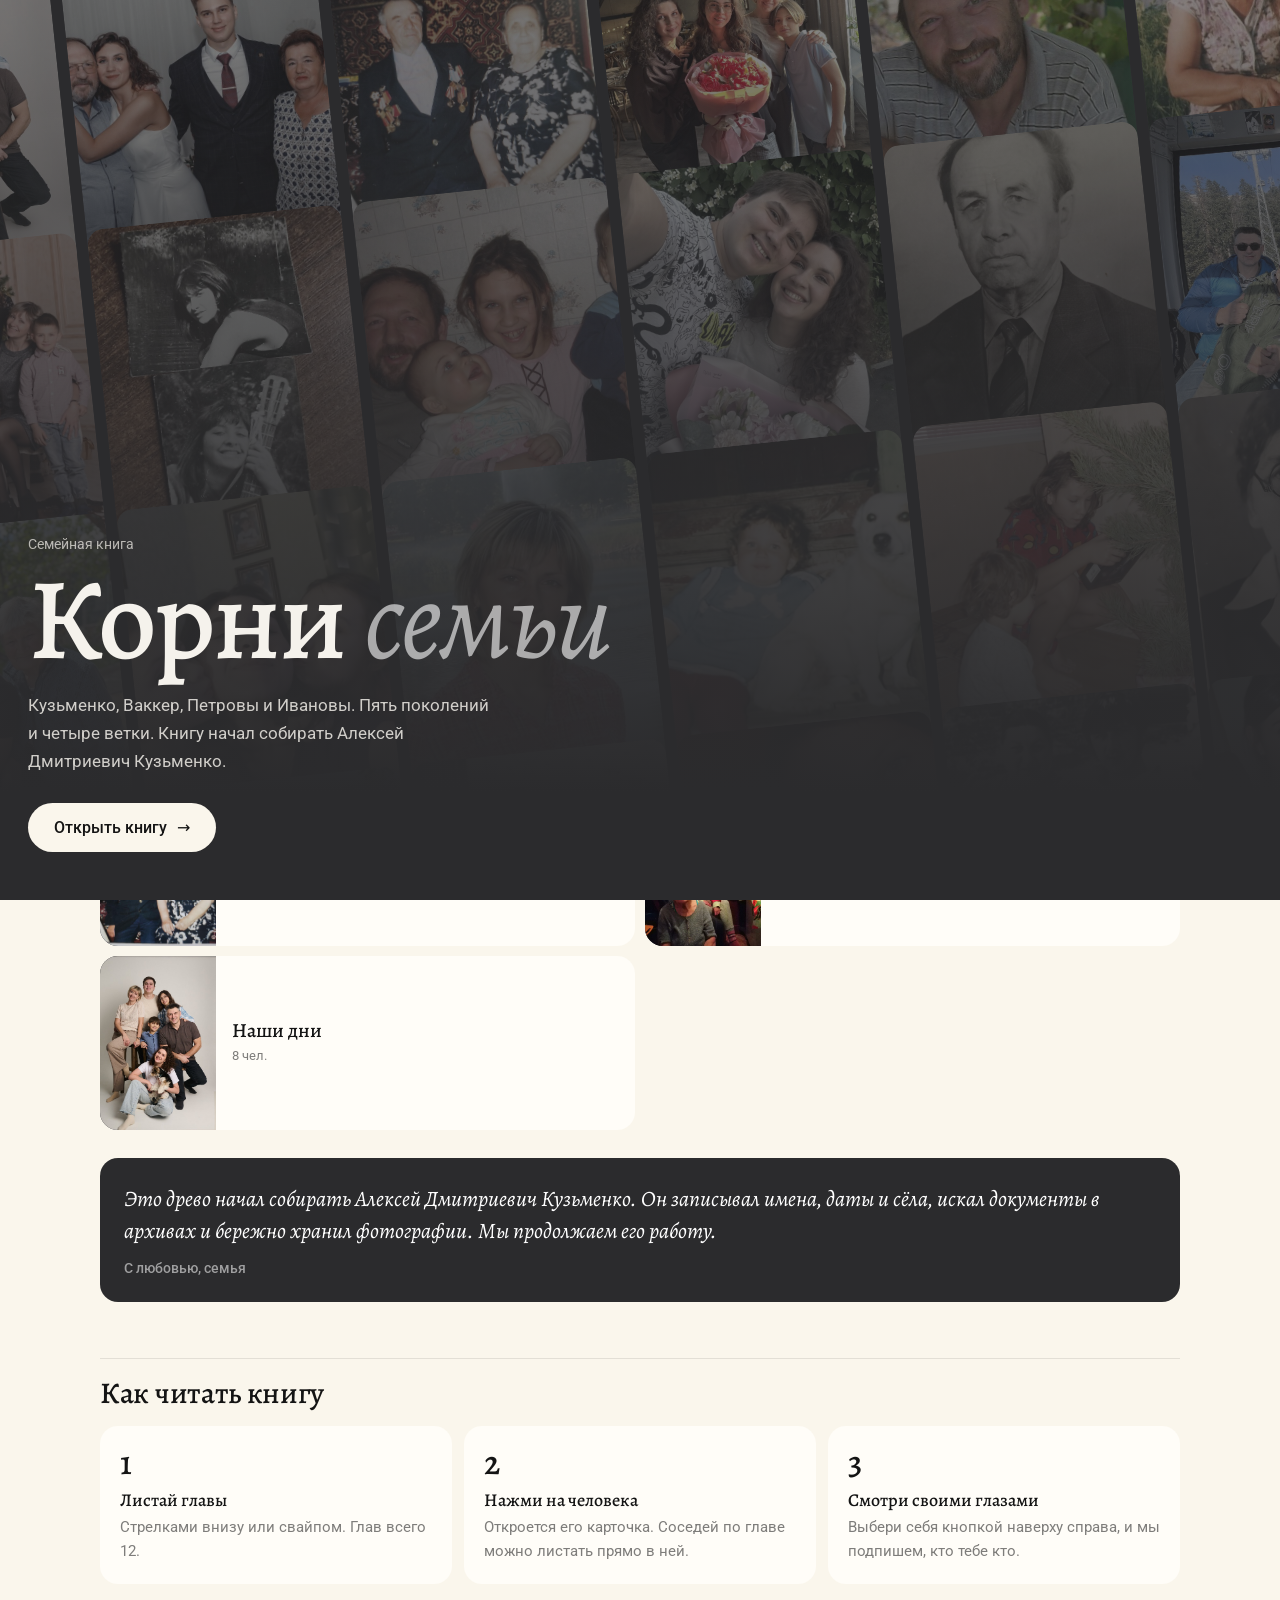
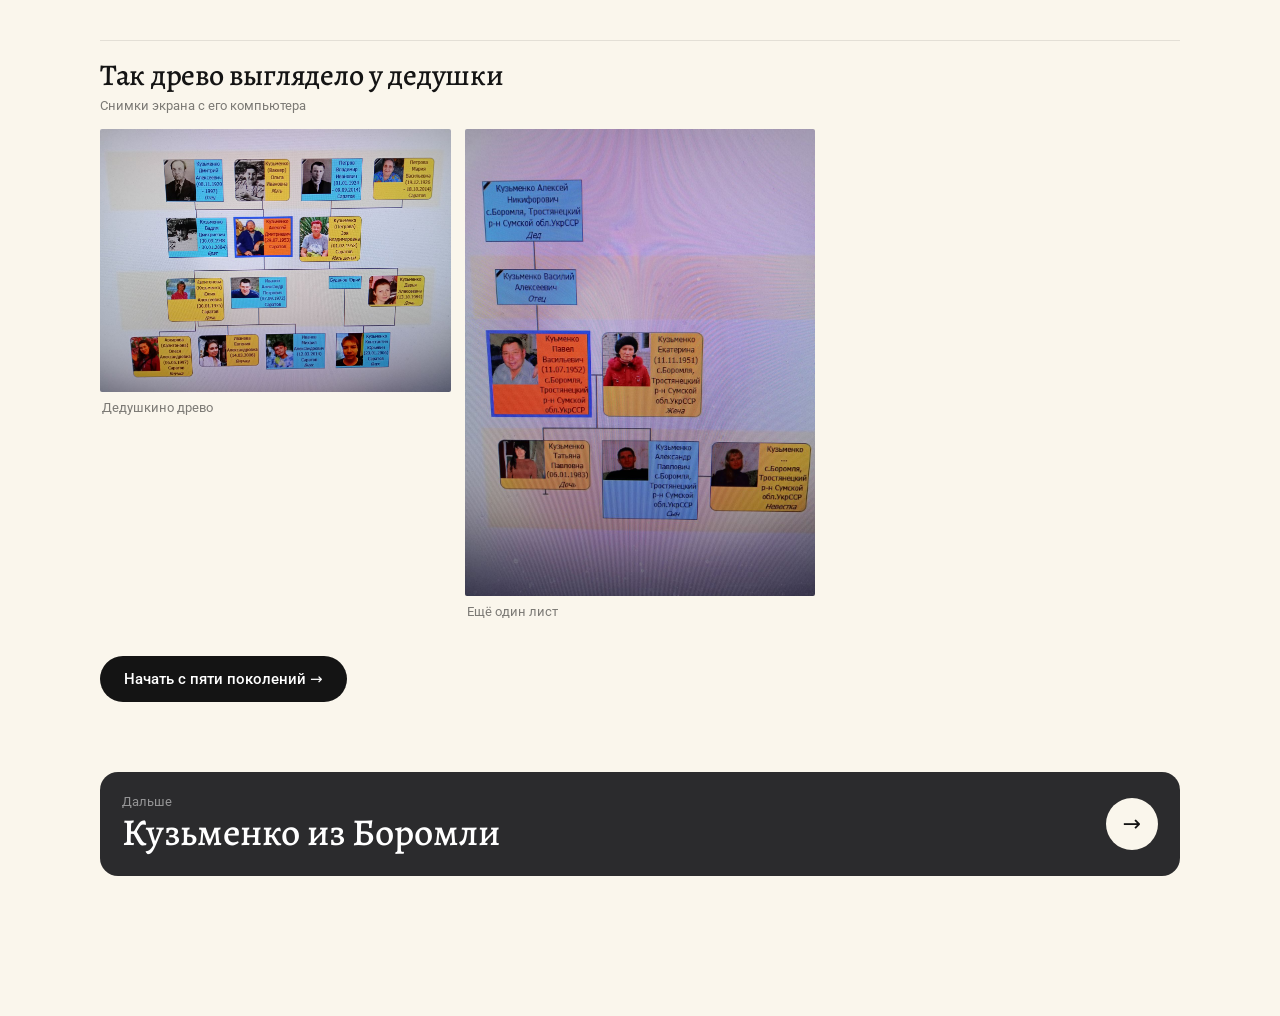
==== index.html @ eb287c04 "«Кто когда жил» по десятилетиям вместо шкалы Co-Authored-By: Claude Opus 5.5 <noreply@anthropic.com>" ====
<!DOCTYPE html>
<html lang="ru">
<head>
<meta charset="utf-8">
<meta name="viewport" content="width=device-width, initial-scale=1, viewport-fit=cover">
<title>Корни семьи Олеси</title>
<link rel="preconnect" href="https://fonts.googleapis.com">
<link href="https://fonts.googleapis.com/css2?family=Alegreya:ital,wght@0,400;0,500;0,700;1,400;1,500&family=Roboto:wght@300;400;500&display=swap" rel="stylesheet">
<style>
:root{--bg:#FAF6EC;--card:#FFFDF8;--ink:#141414;--muted:rgba(20,20,20,.55);--line:rgba(20,20,20,.1);--soft:#F1ECE0;--acc:#141414;--dk:#2B2B2D;--dk2:#38383B;--gold:#C9A86A;
 --kuz:#B8924A;--vak:#8A95A6;--pet:#7C9670;--iva:#6E8DBF;--me:#A07E6E;--r:18px;--tabh:64px;
 --serif:"Alegreya",Georgia,serif;--sans:"Roboto",system-ui,-apple-system,sans-serif}
*{box-sizing:border-box}
html,body{margin:0}
body{background:var(--bg);color:var(--ink);font:16.5px/1.65 var(--sans);-webkit-font-smoothing:antialiased}
a{color:inherit}button{font:inherit;color:inherit;cursor:pointer}
.hide{display:none!important}
img{display:block}
.b-kuz{--b:var(--kuz)}.b-vak{--b:var(--vak)}.b-pet{--b:var(--pet)}.b-iva{--b:var(--iva)}.b-me{--b:var(--me)}

/* avatar */
.av{position:relative;flex:none;width:var(--s,56px);height:var(--s,56px);border-radius:50%;overflow:hidden;background:color-mix(in srgb,var(--b) 18%,#fff);box-shadow:0 0 0 2px var(--bg),0 0 0 4px var(--b,#ccc);display:grid;place-items:center}
.av img{width:100%;height:100%;object-fit:cover}
.av i{font:500 calc(var(--s,56px)*.36)/1 var(--serif);font-style:normal;color:color-mix(in srgb,var(--b) 80%,#000)}
.wk img{filter:grayscale(1);transition:filter 1.8s ease}.wk.alive img{filter:none}

/* cover */
#cover{position:fixed;inset:0;z-index:60;background:#2B2B2D;color:#F5F2EC;display:flex;flex-direction:column;justify-content:flex-end;overflow:hidden;transition:transform .9s cubic-bezier(.7,0,.2,1)}
#cover.up{transform:translateY(-100%)}
.mosaic{position:absolute;inset:-4%;display:grid;grid-template-columns:repeat(6,1fr);gap:10px;opacity:.55;transform:rotate(-6deg) scale(1.15)}
.mosaic div{aspect-ratio:4/5;border-radius:14px;overflow:hidden;background:#3a3a3d;animation:fl 9s ease-in-out infinite alternate}
.mosaic div:nth-child(odd){animation-delay:-4s}
.mosaic img{width:100%;height:100%;object-fit:cover;filter:saturate(.75)}
@keyframes fl{to{transform:translateY(-16px)}}
@media(max-width:640px){.mosaic{grid-template-columns:repeat(4,1fr)}}
#cover::before{content:"";position:absolute;inset:0;background:linear-gradient(180deg,rgba(43,43,45,.2) 0%,rgba(43,43,45,.78) 55%,#2B2B2D 88%);z-index:1}
.cvx{position:relative;z-index:2;padding:0 28px calc(48px + env(safe-area-inset-bottom));max-width:760px}
.cvx .k{font:500 12px var(--sans);letter-spacing:.24em;text-transform:uppercase;opacity:.7}
.cvx h1{font:400 clamp(56px,13vw,112px)/.92 var(--serif);margin:14px 0 18px;letter-spacing:-.02em}
.cvx h1 em{font-style:italic;color:#E9A982}
.cvx p{font-size:17px;opacity:.82;margin:0 0 28px;max-width:470px}
.cta{display:inline-flex;align-items:center;gap:10px;border:0;border-radius:999px;background:#F5F2EC;color:#2B2B2D;font:600 16px var(--sans);padding:15px 26px}
.cta.dark{background:var(--ink);color:#fff}
.cta:hover{transform:translateY(-1px)}

/* who picker */
#who{position:fixed;inset:0;z-index:55;background:var(--bg);overflow:auto;display:flex;align-items:flex-start;justify-content:center;padding:clamp(28px,7vh,80px) 20px 40px}
.whobox{max-width:760px;width:100%;text-align:center}
.whobox .k{font:600 12px var(--sans);letter-spacing:.2em;text-transform:uppercase;color:var(--acc)}
.whobox h2{font:400 clamp(34px,6vw,52px)/1.05 var(--serif);margin:10px 0 12px;letter-spacing:-.01em}
.whobox p{color:var(--muted);margin:0 auto 30px;max-width:460px}
.guest.more{margin:18px auto 0;display:block}
#wg2{margin-top:22px}
.wg{display:grid;grid-template-columns:repeat(auto-fill,minmax(120px,1fr));gap:22px 10px}
@media(max-width:520px){.wg{grid-template-columns:repeat(3,1fr);gap:18px 6px}}
.wp{border:0;background:none;padding:10px 4px;border-radius:18px;display:flex;flex-direction:column;align-items:center;gap:10px;transition:background .15s}
.wp:hover{background:var(--soft)}
.wp .av{--s:84px}
@media(max-width:520px){.wp .av{--s:72px}}
.wp b{font:500 17px/1.1 var(--serif)}
.wp small{font-size:12.5px;color:var(--muted);margin-top:-6px}
.wp.on .av{box-shadow:0 0 0 3px var(--bg),0 0 0 6px var(--ink)}
.guest{margin-top:26px;border:1px solid var(--line);background:var(--card);border-radius:999px;padding:11px 20px;font-size:15px;color:var(--muted)}

/* top bar */
.bar{position:sticky;top:0;z-index:20;display:flex;align-items:center;gap:8px;padding:10px 16px;background:color-mix(in srgb,var(--bg) 86%,transparent);backdrop-filter:blur(14px);-webkit-backdrop-filter:blur(14px)}
.logo{border:0;background:none;padding:0;margin-right:auto;font:500 22px/1 var(--serif);letter-spacing:-.01em}
.logo em{color:var(--acc)}
.pill{display:inline-flex;align-items:center;gap:8px;border:1px solid var(--line);background:var(--card);border-radius:999px;padding:7px 14px;font:500 14px var(--sans);white-space:nowrap}
.pill:hover{border-color:#cfc6b8}
.pill.me{padding:4px 14px 4px 4px}
.pill.me .av{--s:30px;box-shadow:none}
.pill.me span{max-width:110px;overflow:hidden;text-overflow:ellipsis}
.pill svg{width:16px;height:16px}
@media(max-width:560px){.bar{padding:8px 12px;gap:6px}.pill{padding:7px 11px;font-size:13.5px}.pill .lbl{display:none}.pill.me span{max-width:70px}}
.prog{position:sticky;top:57px;z-index:19;height:2px;background:var(--line)}
.prog i{display:block;height:100%;background:var(--ink);transition:width .4s}
@media(max-width:560px){.prog{top:51px}}

/* page */
#book{max-width:900px;margin:0 auto;padding:22px 20px 130px}
.pg.in-r{animation:inR .4s cubic-bezier(.2,.7,.2,1)}.pg.in-l{animation:inL .4s cubic-bezier(.2,.7,.2,1)}
@keyframes inR{from{opacity:0;transform:translateX(36px)}}@keyframes inL{from{opacity:0;transform:translateX(-36px)}}
@media(prefers-reduced-motion:reduce){.pg,.mosaic div{animation:none!important}}
.kick{font:600 12px var(--sans);letter-spacing:.18em;text-transform:uppercase;color:var(--acc)}
.pg h1{font:400 clamp(38px,7vw,64px)/1.02 var(--serif);letter-spacing:-.02em;margin:10px 0 18px}
.pg h1 em{font-style:italic;color:var(--muted)}
.pg h2{font:500 26px/1.15 var(--serif);margin:46px 0 14px;letter-spacing:-.01em}
.pg h2 small{display:block;font:500 13px var(--sans);color:var(--muted);letter-spacing:0;margin-top:4px}
.lead{font:400 21px/1.5 var(--serif);color:#3b352d}
@media(max-width:600px){.lead{font-size:19px}}
.card{background:var(--card);border-radius:var(--r);padding:22px 24px;box-shadow:0 1px 0 rgba(0,0,0,.03)}
.quote{font:italic 400 21px/1.5 var(--serif);margin:28px 0;padding:26px 28px;background:var(--card);border-radius:var(--r);position:relative}
.quote::before{content:"“";position:absolute;left:18px;top:-14px;font:400 70px/1 var(--serif);color:var(--acc)}
.quote small{display:block;font:500 14px var(--sans);font-style:normal;color:var(--muted);margin-top:12px}
.tag{display:inline-flex;align-items:center;gap:6px;font:600 12px var(--sans);border-radius:999px;padding:4px 10px;background:var(--soft);color:var(--muted)}
.tag.ver{background:#FBEFD9;color:#8A5A12}
.tag.rel{background:var(--ink);color:#fff}
.btn{display:inline-flex;align-items:center;gap:8px;border:0;border-radius:999px;background:var(--ink);color:#fff;font:600 15px var(--sans);padding:13px 22px}
.btn.ghost{background:var(--card);color:var(--ink);border:1px solid var(--line)}
.dot{display:inline-block;width:10px;height:10px;border-radius:50%;background:var(--b)}

/* hero */
.hero{position:relative;border-radius:28px;overflow:hidden;min-height:340px;display:flex;align-items:flex-end;color:#fff;margin:4px 0 26px;background:#2a241d}
.hero img{position:absolute;inset:0;width:100%;height:100%;object-fit:cover}
.hero::after{content:"";position:absolute;inset:0;background:linear-gradient(180deg,rgba(0,0,0,0) 30%,rgba(0,0,0,.72))}
.hero .tx{position:relative;z-index:1;padding:28px}
.hero .kick{color:#F2C7A9}
.hero h1{color:#fff;margin:8px 0 0}
@media(max-width:600px){.hero{min-height:280px;border-radius:22px}.hero .tx{padding:20px}}

/* people strip */
.strip{display:grid;grid-auto-flow:column;grid-auto-columns:min(200px,44%);gap:14px;overflow-x:auto;scroll-snap-type:x mandatory;padding:4px 20px 14px;margin:0 -20px;scrollbar-width:none}
.strip::-webkit-scrollbar{display:none}
.pc{scroll-snap-align:start;border:0;background:var(--card);border-radius:var(--r);padding:8px 8px 14px;text-align:left;transition:transform .2s,box-shadow .2s}
.pc:hover{transform:translateY(-3px);box-shadow:0 12px 26px rgba(40,30,20,.1)}
.pc .ph{aspect-ratio:4/5;border-radius:14px;overflow:hidden;background:color-mix(in srgb,var(--b) 16%,#fff);display:grid;place-items:center;position:relative}
.pc .ph img{width:100%;height:100%;object-fit:cover;object-position:center 30%}
.pc .ph i{font:400 54px var(--serif);font-style:normal;color:color-mix(in srgb,var(--b) 75%,#000);opacity:.7}
.pc .ph .bd{position:absolute;left:8px;top:8px;width:10px;height:10px;border-radius:50%;background:var(--b);box-shadow:0 0 0 2px #fff}
.pc b{display:block;font:500 19px/1.15 var(--serif);margin:12px 6px 2px}
.pc small{display:block;color:var(--muted);font-size:13px;margin:0 6px}
.pc .tag{margin:8px 6px 0}
.pc.me .ph{box-shadow:inset 0 0 0 3px var(--acc)}

/* generations */
.gens{display:flex;flex-direction:column;gap:12px}
.genr{background:var(--card);border-radius:var(--r);padding:16px 18px;display:grid;grid-template-columns:86px 1fr;gap:14px;align-items:center}
.genr .gn{font:400 34px/1 var(--serif);color:var(--acc)}
.genr .gn small{display:block;font:500 12px var(--sans);color:var(--muted);margin-top:6px}
.genr .row{display:flex;flex-wrap:wrap;gap:14px 12px}
.mi{border:0;background:none;padding:0;display:flex;flex-direction:column;align-items:center;gap:6px;width:76px;text-align:center}
.mi .av{--s:58px}
.mi b{font:500 14px/1.1 var(--sans)}
.mi small{font-size:11.5px;color:var(--muted);line-height:1.2;margin-top:-3px}
@media(max-width:560px){.genr{grid-template-columns:1fr;gap:10px}.genr .gn{font-size:24px;display:flex;gap:10px;align-items:baseline}.genr .gn small{margin:0}.mi{width:68px}.mi .av{--s:52px}}
.legend{display:flex;flex-wrap:wrap;gap:8px 16px;font-size:14px;color:var(--muted);margin:14px 0}

/* how-to */
.how{display:grid;grid-template-columns:repeat(3,1fr);gap:12px;margin-top:14px}
.how .card{padding:18px}
.how b{display:block;font:500 18px var(--serif);margin:8px 0 4px}
.how p{margin:0;font-size:14.5px;color:var(--muted)}
.how .n{font:400 30px/1 var(--serif);color:var(--acc)}
@media(max-width:680px){.how{grid-template-columns:1fr}}

/* facts blocks */
.fact{margin:0 0 12px}
.fact h3{font:500 20px var(--serif);margin:0 0 8px;display:flex;gap:10px;align-items:center;flex-wrap:wrap}
.fact p{margin:0 0 8px}
.src{font-size:14px;display:flex;flex-wrap:wrap;gap:6px 14px;margin-top:8px}
.src a{color:var(--acc);text-decoration:none;border-bottom:1px solid color-mix(in srgb,var(--acc) 35%,transparent)}

/* gallery */
.gal{display:grid;grid-template-columns:repeat(auto-fill,minmax(170px,1fr));gap:10px}
.gal button{border:0;padding:0;background:var(--soft);border-radius:16px;overflow:hidden;position:relative;aspect-ratio:1}
.gal img{width:100%;height:100%;object-fit:cover;transition:transform .4s}
.gal button:hover img{transform:scale(1.04)}
.gal span{position:absolute;left:0;right:0;bottom:0;padding:26px 10px 9px;background:linear-gradient(transparent,rgba(0,0,0,.65));color:#fff;font-size:12.5px;line-height:1.3;text-align:left}
@media(max-width:520px){.gal{grid-template-columns:repeat(2,1fr)}}
.gal.big{grid-template-columns:repeat(auto-fill,minmax(220px,1fr))}
@media(max-width:520px){.gal.big{grid-template-columns:repeat(2,1fr)}}

/* pager */
.pager{position:fixed;left:50%;bottom:calc(14px + env(safe-area-inset-bottom));transform:translateX(-50%);z-index:20;display:flex;align-items:center;gap:6px;padding:6px;background:rgba(23,20,15,.92);backdrop-filter:blur(10px);border-radius:999px;color:#fff;box-shadow:0 10px 30px rgba(0,0,0,.2);max-width:calc(100% - 24px)}
.pager button{border:0;background:none;color:#fff;display:flex;align-items:center;gap:8px;padding:9px 14px;border-radius:999px;font:500 14px var(--sans);min-width:0}
.pager button:hover:not(:disabled){background:rgba(255,255,255,.1)}
.pager button:disabled{opacity:.3;cursor:default}
.pager button span{white-space:nowrap;overflow:hidden;text-overflow:ellipsis;max-width:180px}
.pager .cnt{font:500 13px var(--sans);opacity:.6;padding:0 6px;white-space:nowrap}
@media(max-width:560px){.pager button span{max-width:92px}.pager button{padding:9px 10px;font-size:13px}}

/* map */
.map{width:100%;height:auto;display:block;background:var(--card);border-radius:var(--r)}
.map .pt{cursor:pointer}
.map .lbl{font:500 15px var(--sans);fill:#2a2420;paint-order:stroke;stroke:#fff;stroke-width:4px}
.map .sm{font:11px var(--sans);fill:#a49b8f}
.places{display:grid;grid-template-columns:repeat(auto-fill,minmax(250px,1fr));gap:10px;margin-top:14px}
.place{scroll-margin-top:90px;transition:box-shadow .3s}
.place.hl{box-shadow:0 0 0 2px var(--acc)}
.place h3{font:500 19px var(--serif);margin:0 0 4px;display:flex;gap:8px;align-items:center}
.place p{margin:0 0 10px;font-size:14.5px;color:var(--muted)}
.chips{display:flex;flex-wrap:wrap;gap:6px}
.chip{display:inline-flex;align-items:center;gap:7px;border:1px solid var(--line);background:var(--card);border-radius:999px;padding:3px 12px 3px 3px;font-size:14px}
.chip .av{--s:26px;box-shadow:none}
.chip:hover{border-color:#cfc6b8}
.chip em{font-style:normal;color:var(--muted);font-size:12.5px}

/* timeline */
.seg{display:inline-flex;background:var(--soft);border-radius:999px;padding:4px;margin:0 0 20px}
.seg button{border:0;background:none;border-radius:999px;padding:7px 16px;font:500 14px var(--sans);color:var(--muted)}
.seg button.on{background:var(--card);color:var(--ink);box-shadow:0 1px 3px rgba(0,0,0,.08)}
.line{list-style:none;padding:0;margin:0;position:relative}
.line::before{content:"";position:absolute;left:74px;top:6px;bottom:6px;width:1px;background:var(--line)}
.line li{display:grid;grid-template-columns:62px 1fr;gap:24px;padding:9px 0;position:relative;align-items:start}
.line li::after{content:"";position:absolute;left:70px;top:17px;width:9px;height:9px;border-radius:50%;background:var(--bg);border:2px solid #c2b9ac}
.line li.fam::after{background:var(--acc);border-color:var(--acc)}
.line .y{font:500 15px var(--serif);color:var(--muted);text-align:right;padding-top:2px}
.line li.fam .y{color:var(--ink)}
.line .e{display:flex;gap:10px;align-items:center}
.line .e .av{--s:34px;box-shadow:none}
.line .e button{border:0;background:none;padding:0;text-align:left;display:flex;gap:10px;align-items:center;font-size:16px}
.line .e button:hover u{color:var(--acc)}
.line .e u{text-decoration:none}

/* form */
.form label{display:block;font:600 12px var(--sans);text-transform:uppercase;letter-spacing:.12em;color:var(--muted);margin:16px 0 6px}
.form select,.form input,.form textarea{width:100%;font:16px var(--sans);padding:12px 14px;border:1px solid var(--line);border-radius:14px;background:#fff;color:var(--ink)}
.form textarea{min-height:170px;font:400 18px/1.5 var(--serif)}
.form .err{color:var(--acc);font-size:14px;margin-top:6px}
.form .ok{color:#3d6b2f;font-size:15px;margin-top:10px}
.steps{padding-left:20px}.steps li{margin-bottom:10px}

/* overlay person */
#ov{position:fixed;inset:0;z-index:40;display:flex;align-items:flex-end;justify-content:center;background:rgba(23,20,15,.45);backdrop-filter:blur(4px);opacity:0;pointer-events:none;transition:opacity .25s}
#ov.on{opacity:1;pointer-events:auto}
.ovp{width:min(760px,100%);height:min(94vh,100%);background:var(--bg);border-radius:28px 28px 0 0;display:flex;flex-direction:column;transform:translateY(40px);transition:transform .3s cubic-bezier(.2,.7,.2,1);overflow:hidden}
#ov.on .ovp{transform:none}
@media(min-width:800px){#ov{align-items:center}.ovp{height:min(90vh,980px);border-radius:28px}}
.ovh{display:flex;align-items:center;gap:8px;padding:12px 14px;border-bottom:1px solid var(--line);background:var(--bg)}
.ovh .t{flex:1;min-width:0;font:500 13.5px var(--sans);color:var(--muted);white-space:nowrap;overflow:hidden;text-overflow:ellipsis}
.ib{width:40px;height:40px;border-radius:50%;border:1px solid var(--line);background:var(--card);display:grid;place-items:center;flex:none}
.ib:disabled{opacity:.3;cursor:default}
.ib svg{width:18px;height:18px}
.ovb{flex:1;overflow:auto;padding:22px 24px 60px;overscroll-behavior:contain}
.ovb.in-r{animation:inR .32s ease}.ovb.in-l{animation:inL .32s ease}
@media(max-width:600px){.ovb{padding:18px 18px 60px}}
.ptop{display:grid;grid-template-columns:230px 1fr;gap:26px;align-items:end}
@media(max-width:620px){.ptop{grid-template-columns:1fr;gap:18px}}
.pph{aspect-ratio:4/5;border-radius:22px;overflow:hidden;background:color-mix(in srgb,var(--b) 16%,#fff);display:grid;place-items:center;position:relative}
.pph img{width:100%;height:100%;object-fit:cover}
.pph i{font:400 90px var(--serif);font-style:normal;color:color-mix(in srgb,var(--b) 70%,#000);opacity:.6}
.pph .cap{position:absolute;left:10px;right:10px;bottom:10px;background:rgba(255,255,255,.9);backdrop-filter:blur(6px);border-radius:12px;padding:8px 12px;font-size:12.5px;line-height:1.35;color:#3b352d}
.pph.noimg{aspect-ratio:auto;height:150px;width:150px;border-radius:50%}
@media(max-width:620px){.pph{max-width:280px}}
.relbig{display:inline-flex;align-items:center;gap:8px;background:var(--ink);color:#fff;border-radius:999px;padding:6px 14px 6px 6px;font:500 14px var(--sans);margin-bottom:14px}
.relbig .av{--s:26px;box-shadow:none}
.relbig b{font-weight:600}
.ptop h1{font:400 clamp(34px,6vw,48px)/1.02 var(--serif);letter-spacing:-.02em;margin:0 0 14px}
.ptop h1 .mn{display:block;font:500 14px var(--sans);color:var(--muted);letter-spacing:0;margin:4px 0 2px}
.ptop h1 em{display:block;font-style:italic;color:var(--muted)}
.facts{display:flex;flex-wrap:wrap;gap:8px}
.facts div{background:var(--card);border-radius:14px;padding:8px 14px}
.facts small{display:block;font:600 11px var(--sans);letter-spacing:.1em;text-transform:uppercase;color:var(--muted)}
.facts span{font-size:15px}
.ovb h2{font:500 22px var(--serif);margin:34px 0 12px;display:flex;align-items:center;gap:10px}
.bio p{font:400 18.5px/1.6 var(--serif);margin:0 0 14px;color:#2b2620}
.tl{list-style:none;padding:0;margin:0;background:var(--card);border-radius:var(--r);overflow:hidden}
.tl li{display:grid;grid-template-columns:70px 1fr;gap:14px;padding:12px 18px;border-top:1px solid var(--line);font-size:15.5px}
.tl li:first-child{border-top:0}
.tl li b{font:500 16px var(--serif);color:var(--acc)}
.story{font:italic 400 19px/1.55 var(--serif);margin:0 0 12px;padding:20px 22px;background:var(--card);border-radius:var(--r)}
.story small{display:block;font:500 14px var(--sans);font-style:normal;color:var(--muted);margin-top:8px}
.ask{border:1.5px dashed #d6cdbf;border-radius:var(--r);padding:18px 20px;font-size:15px;color:var(--muted)}
.ask b{color:var(--ink);font-weight:600}
.ask ul{margin:8px 0 12px;padding-left:18px}
.ask a{color:var(--acc);font-weight:600;cursor:pointer;text-decoration:none}
.player{display:flex;align-items:center;gap:14px;background:var(--ink);color:#fff;border-radius:var(--r);padding:16px 18px}
.player{border:0;width:100%;text-align:left;font:inherit}.player .pl{opacity:1!important;width:46px;height:46px;border-radius:50%;background:#fff;display:grid;place-items:center;flex:none;opacity:.5}
.player p{margin:0;font-size:14.5px;opacity:.85}
.swipeh{font-size:12.5px;color:var(--muted);text-align:center;margin-top:30px}

/* video */
.vg{display:grid;grid-template-columns:repeat(auto-fill,minmax(220px,1fr));gap:14px}
@media(max-width:520px){.vg{grid-template-columns:repeat(2,1fr);gap:10px}}
.vc{border:0;background:var(--card);border-radius:18px;padding:6px 6px 12px;text-align:left}
.vp{position:relative;display:block;aspect-ratio:4/3;border-radius:13px;overflow:hidden;background:#222}
.vp img{width:100%;height:100%;object-fit:cover}
.vp i{position:absolute;inset:0;margin:auto;width:44px;height:44px;border-radius:50%;background:rgba(255,255,255,.92);display:grid;place-items:center;font-style:normal;font-size:16px;color:var(--ink);padding-left:3px}
.vc b{display:block;font:500 16px/1.2 var(--serif);margin:10px 6px 2px}
.vc small{display:block;font-size:12.5px;color:var(--muted);margin:0 6px}
#lb video{max-width:100%;max-height:78vh;border-radius:12px;background:#000}
/* lightbox */
#lb{position:fixed;inset:0;z-index:70;background:rgba(10,8,6,.94);display:flex;flex-direction:column;align-items:center;justify-content:center;padding:20px;opacity:0;pointer-events:none;transition:opacity .2s}
#lb.on{opacity:1;pointer-events:auto}
#lb img{max-width:100%;max-height:80vh;border-radius:12px;object-fit:contain}
#lb p{color:#eee;font-size:15px;margin:14px 0 0;text-align:center;max-width:600px}
#lb .ib{position:absolute;top:14px;right:14px;background:rgba(255,255,255,.12);border:0;color:#fff}

/* wall */
#wall{position:fixed;inset:0;z-index:30;background:var(--bg)}
#wall .canvas{position:absolute;inset:0;overflow:hidden;touch-action:none;cursor:grab;background-image:radial-gradient(#ddd5c8 1px,transparent 1px);background-size:24px 24px}
#world{position:absolute;left:0;top:0;transform-origin:0 0}
#lines{position:absolute;left:0;top:0;overflow:visible}
.lnk{fill:none;stroke:#b9b0a3;stroke-width:1.6}
.sp{stroke:var(--acc);stroke-width:1.6;stroke-dasharray:4 4}
.gl{font:400 34px var(--serif);fill:#cfc6b8}
.gls{font:500 13px var(--sans);fill:#b3aa9d}
.pn{position:absolute;width:150px;display:flex;flex-direction:column;align-items:center;text-align:center;cursor:pointer;user-select:none}
.pn .av{--s:96px;transition:transform .15s}
.pn:hover .av{transform:scale(1.05)}
.pn b{font:500 20px/1.1 var(--serif);margin-top:12px}
.pn b em{display:block;font-style:normal;font-size:15px;margin-top:2px}
.mi b em{display:block;font-style:normal;font-size:.85em;opacity:.8}
.pn small{font-size:12.5px;color:var(--muted);line-height:1.35}
.pn .tag{margin-top:6px}
.pn.me .av{box-shadow:0 0 0 3px var(--bg),0 0 0 6px var(--acc)}
.wtop{position:absolute;top:0;left:0;right:0;z-index:3;display:flex;justify-content:space-between;align-items:center;gap:10px;padding:12px 14px;pointer-events:none}
.wtop>*{pointer-events:auto}
.wtop .hint{font-size:14px;color:var(--muted);background:var(--card);border-radius:999px;padding:7px 14px}
.wz{position:absolute;right:14px;bottom:calc(18px + env(safe-area-inset-bottom));z-index:3;display:flex;flex-direction:column;gap:6px}
.wz button{min-width:44px;height:44px;border:1px solid var(--line);background:var(--card);border-radius:999px;font:500 17px var(--sans);padding:0 12px}
.wz button.lab{font-size:13px}
.toast{position:fixed;left:50%;top:76px;transform:translateX(-50%) translateY(-8px);background:var(--ink);color:#fff;font:500 14px var(--sans);padding:10px 18px;border-radius:999px;z-index:80;opacity:0;transition:.3s;pointer-events:none;white-space:nowrap}
.toast.on{opacity:1;transform:translateX(-50%)}
/* chapters sheet */
#chs{position:fixed;inset:0;z-index:45;background:rgba(23,20,15,.4);opacity:0;pointer-events:none;transition:opacity .2s}
#chs.on{opacity:1;pointer-events:auto}
.chl{position:absolute;top:62px;right:16px;width:min(360px,calc(100% - 24px));background:var(--card);border-radius:22px;padding:8px;box-shadow:0 20px 50px rgba(0,0,0,.2);max-height:calc(100vh - 90px);overflow:auto}
.chl button{display:flex;width:100%;align-items:center;gap:12px;border:0;background:none;border-radius:14px;padding:10px 12px;text-align:left;font:500 15.5px var(--sans)}
.chl button:hover{background:var(--soft)}
.chl button.on{background:var(--soft)}
.chl button i{font:400 15px var(--serif);font-style:normal;color:var(--muted);width:22px}
.chl button small{margin-left:auto;color:var(--muted);font-size:12.5px;font-weight:400}
/* responsive hero */
.hero .hi{position:absolute;inset:0}.hero .hi img{position:absolute;inset:0;width:100%;height:100%;object-fit:cover}
.lead.d{display:none}
@media(max-width:899px){.hero{aspect-ratio:1/1;min-height:0}}
@media(min-width:900px){
 #book{max-width:1160px;padding:32px 40px 140px}
 body{font-size:17.5px}
 .lead{max-width:780px}
 .hero{display:grid;grid-template-columns:minmax(0,1.15fr) 1fr;gap:0;min-height:0;background:var(--card);color:var(--ink);align-items:stretch}
 .hero::after{display:none}
 .hero .hi{position:relative;aspect-ratio:4/3;inset:auto}
 .hero .tx{display:flex;flex-direction:column;justify-content:center;padding:40px 44px}
 .hero .kick{color:var(--acc)}
 .hero h1{color:var(--ink);font-size:clamp(40px,4vw,60px)}
 .lead.d{display:block;margin:18px 0 0;font-size:20px}
 .lead.m{display:none}
 .strip{grid-auto-flow:row;grid-template-columns:repeat(auto-fill,minmax(180px,1fr));overflow:visible;margin:0;padding:4px 0 14px}
 .gens .mi{width:88px}.gens .mi .av{--s:66px}
}

/* no-crop photos */
.hero .hi img.bgb{object-fit:cover;filter:blur(28px) brightness(.75);transform:scale(1.2)}
.hero .hi img.fg{object-fit:contain}
.hero .hi{overflow:hidden}
.gal,.gal.big{display:block;columns:3 200px;column-gap:10px}
.gal button{display:block;width:100%;aspect-ratio:auto;margin:0 0 10px;break-inside:avoid}
.gal img{height:auto}
@media(max-width:520px){.gal,.gal.big{columns:2}}
@media(min-width:900px){.hero .hi{aspect-ratio:auto;min-height:440px}}

/* globe */
.globe{position:relative;height:min(78vh,640px);border-radius:var(--r);overflow:hidden;background:radial-gradient(ellipse at 50% 40%,#FBF9F5,#EFE9DF);touch-action:none;user-select:none}
@media(max-width:600px){.globe{height:72vh;border-radius:18px;margin:0 -6px}}
#gsv{position:absolute;inset:0;width:100%;height:100%;cursor:grab}
#gsv:active{cursor:grabbing}
.g-sea{fill:#DCE7EE;stroke:#c9d6df}
.g-grat{fill:none;stroke:#fff;stroke-width:.6;opacity:.7}
.g-land{fill:#F6F2EA;stroke:#d9cfc1;stroke-width:.5}
.g-land.fam{fill:#F3E2CF}
.g-route{fill:none;stroke:var(--acc);stroke-width:2;stroke-dasharray:2 6;stroke-linecap:round;animation:dash 1.6s linear infinite}
@keyframes dash{to{stroke-dashoffset:-16}}
#gpins{position:absolute;inset:0;pointer-events:none}
.gpin{position:absolute;left:0;top:0;pointer-events:auto;cursor:pointer;display:flex;align-items:center;gap:6px;white-space:nowrap}
.gpin i{width:12px;height:12px;margin:-6px 0 0 -6px;border-radius:50%;background:var(--acc);box-shadow:0 0 0 3px #fff,0 2px 6px rgba(0,0,0,.25);flex:none}
.gpin.big i{width:16px;height:16px;margin:-8px 0 0 -8px}
.gpin.guess i{background:#fff;box-shadow:0 0 0 2px var(--acc)}
.gpin .gl{font:600 13px var(--sans);background:rgba(255,255,255,.92);padding:3px 8px;border-radius:999px;margin-top:-6px;box-shadow:0 1px 4px rgba(0,0,0,.1)}
.gpin .ga{display:flex;margin-top:-6px}.gpin .ga .av{box-shadow:0 0 0 2px #fff;margin-left:-6px}
.gpin.left{flex-direction:row-reverse;transform-origin:0 0}.gpin.left i{margin:-6px -6px 0 0}.gpin.left{translate:-100% 0}
.gpin.small .ga,.gpin.small .gl,.gpin.mini .ga,.gpin.mini .gl{display:none}
.gpin:hover .gl{background:var(--ink);color:#fff}
.gbtn{position:absolute;left:12px;top:12px;display:flex;gap:6px;background:rgba(255,255,255,.9);padding:4px;border-radius:999px;box-shadow:0 2px 8px rgba(0,0,0,.08)}
.gbtn button{border:0;background:none;border-radius:999px;padding:7px 14px;font:500 13.5px var(--sans);color:var(--muted)}
.gbtn button.on{background:var(--ink);color:#fff}
.gload{position:absolute;inset:0;display:grid;place-items:center;color:var(--muted)}
.flyto{border:0;background:none;padding:10px 0 0;color:var(--acc);font:600 13.5px var(--sans)}

/* old prints */
.gal button.print{background:#fff;padding:8px 8px 10px;border-radius:4px;transform:rotate(var(--rt,0deg));box-shadow:0 6px 16px rgba(60,40,20,.18),0 1px 2px rgba(0,0,0,.08);overflow:visible;margin:6px 4px 16px}
.gal button.print img{border-radius:2px}.gal button.print.old img{filter:sepia(.12) contrast(1.02)}
.gal button.print span{display:block;position:static;background:none;color:#4a4036;padding:8px 2px 0;text-align:left;font:500 17px/1.15 'Caveat','Fraunces',cursive}
.gal button.print:hover{transform:rotate(0) scale(1.02)}
.gal button.print:hover img{transform:none}
.sendrow{display:flex;flex-wrap:wrap;gap:8px;margin-top:14px}.sendrow a.btn{text-decoration:none}

/* ============ БРЕНД: тёмная оболочка + сливочные листы (по мотивам Monumoir) ============ */
body{font-size:16.5px;line-height:1.65;background:var(--bg)}
.kick{font:400 13px/1 var(--sans);letter-spacing:0;color:var(--muted);text-transform:none}
.pg h1{font:500 clamp(40px,8vw,64px)/1 var(--serif);letter-spacing:-.01em;margin:10px 0 18px}
.pg h1 em{color:inherit;font-weight:400}
.pg h2{font:500 30px/1.1 var(--serif);margin:56px 0 16px;padding-top:18px;border-top:1px solid var(--line)}
.pg h2 small{font:400 13px var(--sans);letter-spacing:0;text-transform:none;margin-top:6px}
.lead{font:400 20px/1.55 var(--serif);color:var(--ink)}
.card{border:0;box-shadow:none;background:var(--card)}
.quote{background:var(--dk);color:#fff;border-radius:var(--r);padding:26px 24px;font:italic 400 22px/1.45 var(--serif)}
.quote::before{display:none}.quote small{color:rgba(255,255,255,.55)}
.btn{border-radius:999px;padding:14px 24px;font:500 15px var(--sans)}
.btn.ghost{background:none;border:1px solid rgba(20,20,20,.25)}
.tag{border-radius:999px;font:400 12px var(--sans);padding:3px 10px;background:var(--soft);color:var(--ink)}
.tag.rel{background:var(--ink);color:var(--bg)}
.tag.ver{background:#F3E6C8;color:#6b5320}
.av{box-shadow:0 0 0 2px var(--bg),0 0 0 3.5px var(--b,#ccc)}
.hero{border-radius:var(--r);background:var(--dk)}
@media(min-width:900px){.hero{background:var(--card)}}
.pc{background:none;padding:0;border-radius:0}
.pc .ph{border-radius:14px}
.pc:hover{box-shadow:none;transform:none}.pc:hover b{text-decoration:underline}
.pc b{font:500 19px/1.15 var(--serif);margin:10px 0 2px}.pc small{margin:0}.pc .tag{margin:6px 0 0}
.genr{background:var(--card)}.genr .gn{color:var(--ink);font-family:var(--serif)}
.how .card{border-radius:var(--r);padding:20px}
.how .n{font:500 34px/1 var(--serif);color:var(--ink)}
.seg{border-radius:999px;background:var(--soft)}.seg button{border-radius:999px}
.story{background:var(--card);border-radius:var(--r);font:italic 400 19px/1.55 var(--serif)}
.ask{border-color:rgba(20,20,20,.18)}.ask a{color:var(--ink);text-decoration:underline}
.src a{color:var(--ink)}
.chip{background:var(--card);border-color:var(--line)}
.place.hl{box-shadow:0 0 0 2px var(--ink)}
.flyto{color:var(--ink)}

/* обложка */
.cvx h1{font:500 clamp(58px,14vw,116px)/.92 var(--serif)}
.cvx h1 em{color:rgba(255,255,255,.6);font-weight:400}
.cvx .k{font:400 14px var(--sans);letter-spacing:0;text-transform:none}
.cta{border-radius:999px;background:var(--bg);color:var(--ink);font:500 16px var(--sans)}

/* фото: сетка, подписи под фото */
.gal,.gal.big{columns:3 210px;column-gap:14px}
@media(max-width:520px){.gal,.gal.big{columns:2;column-gap:10px}}
.gal button,.gal button.print{background:none!important;padding:0!important;border-radius:0!important;transform:none!important;box-shadow:none!important;margin:0 0 18px!important;overflow:visible;text-align:left}
.gal img{border-radius:12px;filter:none!important;background:var(--soft)}
.gal button:hover img{transform:none;opacity:.9}
.gal span,.gal button.print span{position:static!important;display:block;background:none!important;color:var(--muted)!important;padding:7px 2px 0!important;font:400 13px/1.45 var(--sans)!important}

/* оболочка: тёмные панели */
.pager{display:none!important}
.bar{background:var(--dk);color:#fff;border:0;padding:10px 18px}
.logo{font:500 24px/1 var(--serif);color:#fff}.logo em{color:var(--gold)}
.pill{background:var(--dk2);border-color:#47474a;color:#fff}
.pill.me .av{box-shadow:none}
.prog{background:#3a3a3d}.prog i{background:var(--gold)}
.navd{display:flex;gap:2px;margin-right:8px}
.navd button{border:0;background:none;border-radius:999px;padding:8px 14px;font:400 14.5px var(--sans);color:rgba(255,255,255,.6)}
.navd button:hover,.navd button.on{color:#fff;background:#3a3a3d}
.tabs{display:none}
#btnCh,#btnWall{display:none}
@media(max-width:899px){
 .navd{display:none}
 .tabs{display:grid;grid-template-columns:repeat(5,1fr);position:fixed;left:0;right:0;bottom:0;z-index:35;background:var(--dk);padding:6px 4px calc(6px + env(safe-area-inset-bottom))}
 .tabs button{border:0;background:none;display:flex;flex-direction:column;align-items:center;gap:3px;padding:5px 0;font:400 11px var(--sans);color:rgba(255,255,255,.5)}
 .tabs button svg{width:23px;height:23px}
 .tabs button.on{color:#fff}
 #book{padding-bottom:calc(var(--tabh) + 70px)}
 .wz{bottom:calc(var(--tabh) + 16px + env(safe-area-inset-bottom))}
 .chl{top:auto;bottom:calc(var(--tabh) + 10px + env(safe-area-inset-bottom));left:10px;right:10px;width:auto;max-height:70vh}
 .toast{top:auto;bottom:calc(var(--tabh) + 20px)}
}
.chl{background:var(--dk2);color:#fff}.chl button:hover,.chl button.on{background:#47474a}.chl button i,.chl button small{color:rgba(255,255,255,.45)}.chl button i{font-family:var(--serif)}

/* конец страницы */
.endnav{margin:70px 0 0;display:grid;gap:14px}
.endnav .nx{display:grid;grid-template-columns:1fr auto;align-items:center;gap:16px;border:0;background:var(--dk);color:#fff;border-radius:var(--r);padding:22px 22px;text-align:left}
.endnav .nx small{display:block;font:400 13px var(--sans);color:rgba(255,255,255,.5);margin-bottom:4px}
.endnav .nx b{font:500 clamp(26px,5vw,38px)/1.05 var(--serif)}
.endnav .nx i{font-style:normal;font-size:22px;width:52px;height:52px;border-radius:50%;background:var(--bg);color:var(--ink);display:grid;place-items:center}
.endnav .pv{justify-self:start;border:0;background:none;padding:0;color:var(--muted);font:400 14px var(--sans)}

/* мягкий выбор «кто ты» */
.whoi{border-radius:var(--r);padding:20px;margin:26px 0;background:var(--card)}
.whoi b{display:block;font:500 24px/1.2 var(--serif)}
.whoi p{margin:4px 0 14px;color:var(--muted);font-size:15px}
.whoi .row{display:flex;gap:12px;overflow-x:auto;scrollbar-width:none;padding:4px 2px}
.whoi .row::-webkit-scrollbar{display:none}
.whoi .row button{border:0;background:none;padding:0;display:flex;flex-direction:column;align-items:center;gap:6px;font:400 13px var(--sans);flex:none;width:62px}
.whoi .row .av{--s:52px}
.whoi .row .more{width:52px;height:52px;border-radius:50%;border:1px dashed var(--muted);display:grid;place-items:center;font-size:20px;color:var(--muted)}

/* хроника списком */
.line li.dec{display:block;position:sticky;top:58px;z-index:2;background:var(--bg);padding:18px 0 8px}
.line li.dec::after{display:none}
.line li.dec span{font:500 28px/1 var(--serif)}
.line li.fam::after{background:var(--ink);border-color:var(--ink)}
.line .y{font-family:var(--serif)}
@media(max-width:560px){.line li.dec{top:52px}}

/* кто когда жил: по десятилетиям */
.dz{background:var(--card);border-radius:var(--r);padding:16px 16px 10px;margin:0 0 12px}
.dzy{font:500 30px/1 var(--serif);margin:0 0 6px}
.dzl{font:400 13px var(--sans);color:var(--muted);margin:12px 0 4px}
.dzr{display:grid;grid-template-columns:1fr;gap:2px}
@media(min-width:700px){.dzr{grid-template-columns:1fr 1fr}}
.dzc{display:flex;align-items:center;gap:12px;border:0;background:none;padding:7px 0;text-align:left;border-radius:10px}
.dzc .av{--s:44px;flex:none}
.dzc b{display:block;font:500 16px/1.2 var(--sans)}
.dzc small{display:block;font-size:13px;color:var(--muted);line-height:1.35}
.dzc:hover b{text-decoration:underline}
/* твоя семья и главы-карточки */
.myf{display:flex;gap:14px;overflow-x:auto;scrollbar-width:none;padding:4px 2px 6px;margin:0 -20px;padding-left:20px;padding-right:20px}
.myf::-webkit-scrollbar{display:none}
.myf button{flex:none;width:78px;border:0;background:none;padding:0;display:flex;flex-direction:column;align-items:center;gap:6px;text-align:center}
.myf .av{--s:64px}
.myf b{font:500 14px/1.15 var(--sans)}.myf small{font-size:12px;color:var(--muted);line-height:1.2;margin-top:-3px}
.chg{font:400 13px var(--sans);color:var(--muted);margin:18px 0 8px}
.chc{display:grid;grid-template-columns:1fr;gap:10px}
@media(min-width:700px){.chc{grid-template-columns:1fr 1fr}}
.chc button{border:0;background:var(--card);border-radius:var(--r);padding:0;text-align:left;overflow:hidden;display:grid;grid-template-columns:116px 1fr;align-items:center;gap:0 16px;min-height:96px}
.chc .ci{grid-row:span 2;align-self:stretch;overflow:hidden;background:var(--dk)}.chc img{width:100%;height:100%;object-fit:cover}
.chc b{display:block;font:500 20px/1.15 var(--serif);margin:0;align-self:end;padding-right:12px}.chc small{display:block;margin:0;color:var(--muted);font-size:12.5px;align-self:start;margin-top:4px}
.chc button:hover b{text-decoration:underline}
.chlh{font:400 12px var(--sans);color:rgba(255,255,255,.45);padding:12px 12px 4px}
@media(min-width:900px){.myf{margin:0;padding-left:0}}
/* хронология в карточке */
.ptl{list-style:none;padding:0;margin:0;position:relative}
.ptl::before{content:"";position:absolute;left:84px;top:10px;bottom:10px;width:1px;background:var(--line)}
.ptl li{display:grid;grid-template-columns:76px 1fr;gap:20px;padding:7px 0;position:relative;font-size:15.5px}
.ptl li::after{content:"";position:absolute;left:81px;top:15px;width:7px;height:7px;border-radius:50%;background:var(--ink)}
.ptl li b{font:500 16px var(--serif);text-align:right}

/* лайтбокс */
#lb{background:rgba(38,38,40,.97)}
#lb .lbn{position:absolute;top:50%;transform:translateY(-50%);width:48px;height:48px;border-radius:50%;border:0;background:rgba(255,255,255,.12);color:#fff;font-size:22px}
#lb .lbn.p{left:14px}#lb .lbn.n{right:14px}
#lb .lbc{position:absolute;top:22px;left:20px;color:#fff;opacity:.6;font:400 13px var(--sans)}
@media(max-width:600px){#lb .lbn{display:none}}

/* карточка человека: фото сверху, сливочный лист */
#ov{background:rgba(0,0,0,.6)}
.ovp{background:var(--dk);border-radius:24px 24px 0 0;position:relative}
@media(min-width:800px){.ovp{border-radius:24px}}
.ovh{position:absolute;top:0;left:0;right:0;z-index:5;background:none;border:0;padding:14px}
.ovh .t{visibility:hidden}
.ovh .ib{background:rgba(43,43,45,.35);border:0;color:#fff;backdrop-filter:blur(10px);-webkit-backdrop-filter:blur(10px);width:44px;height:44px}
.ovb{padding:0 0 60px;background:var(--dk)}
.phero{position:relative;height:min(58vh,520px);background:var(--dk);overflow:hidden;display:block;width:100%;border:0;padding:0;text-align:left;cursor:zoom-in}
.phero img{position:absolute;inset:0;width:100%;height:100%;object-fit:cover;object-position:center 22%}
.phero.noimg{height:300px;cursor:default;display:grid;place-items:center}
.phero.noimg i{font:400 120px var(--serif);font-style:normal;color:rgba(255,255,255,.12)}
.phero::after{content:"";position:absolute;inset:0;background:linear-gradient(rgba(43,43,45,.45),transparent 22%,transparent 48%,rgba(43,43,45,.92))}
.pht{position:absolute;left:22px;right:22px;bottom:44px;z-index:2;color:#fff}
.pht h1{font:500 clamp(36px,8vw,48px)/1.02 var(--serif);margin:0}
.pht p{margin:8px 0 0;color:rgba(255,255,255,.7);font-size:15px}
.psheet{position:relative;z-index:3;margin-top:-26px;background:var(--bg);border-radius:24px 24px 0 0;padding:24px 22px 40px;min-height:50vh}
.pf{display:grid;grid-template-columns:1fr 1fr;gap:16px 18px}
.pf small{display:block;color:var(--muted);font-size:13px;line-height:1.3}
.pf span{font-size:16px;line-height:1.35}
.psheet h2{font:400 13px var(--sans);color:var(--muted);margin:26px 0 10px;padding-top:16px;border-top:1px solid var(--line);display:flex;gap:10px;align-items:center}
.psheet .bio p{font:400 17px/1.7 var(--sans);color:var(--ink);margin:0 0 14px}
.player{background:var(--dk);border-radius:999px;padding:8px 20px 8px 8px}
.player .pl{background:var(--bg)}
.player p{font-size:14px;color:rgba(255,255,255,.75)}
.psheet .vc{background:none;padding:0}
.swipeh{margin-top:24px}

/* древо: тёмное */
#wall{background:var(--dk)}
#wall .canvas{background-color:var(--dk);background-image:radial-gradient(rgba(255,255,255,.07) 1px,transparent 1px)}
.lnk{stroke:rgba(255,255,255,.25)}
.sp{stroke:var(--gold)}
.gl{fill:rgba(255,255,255,.18);font-family:var(--serif)}
.gls{fill:rgba(255,255,255,.3)}
.pn b{color:#fff}.pn small{color:rgba(255,255,255,.5)}
.pn .av{box-shadow:0 0 0 3px var(--dk),0 0 0 5px var(--b)}
.pn .tag{background:rgba(255,255,255,.12);color:#fff}.pn .tag.rel{background:var(--bg);color:var(--ink)}
.pn.me .av{box-shadow:0 0 0 3px var(--dk),0 0 0 6px #fff}
.wz button{background:var(--dk2);border-color:#47474a;color:#fff}
.wtop .seg{margin:0;background:var(--dk2)}
.wtop .seg button{color:rgba(255,255,255,.55)}.wtop .seg button.on{background:var(--bg);color:var(--ink)}
#wallClose{background:var(--dk2)}
#wall.fm .wz{display:none}
#focus{position:absolute;inset:0;z-index:2;overflow:auto;background:var(--dk);color:#fff;padding:74px 16px calc(var(--tabh) + 40px);overscroll-behavior:contain}
.fwrap{max-width:560px;margin:0 auto}
.fwrap.in{animation:fz .3s ease}
@keyframes fz{from{opacity:0;transform:scale(.98)}}
.fr{margin:0 0 18px}
.frt{font:400 13px var(--sans);color:rgba(255,255,255,.45);margin:0 0 10px;text-align:center}
.frr{display:flex;flex-wrap:wrap;justify-content:center;gap:12px 8px}
.fc{border:0;background:none;color:#fff;padding:6px 2px;width:84px;display:flex;flex-direction:column;align-items:center;gap:6px;border-radius:14px}
.fc:hover{background:#38383b}
.fc .av{--s:58px;box-shadow:0 0 0 2px var(--dk),0 0 0 3.5px var(--b)}
.fc b{font:400 14px/1.15 var(--sans)}
.fc small{font-size:11.5px;color:rgba(255,255,255,.5);line-height:1.2;margin-top:-3px}
.fcen{background:var(--bg);color:var(--ink);border-radius:22px;padding:24px 18px;text-align:center;margin:6px 0 22px;position:relative}
.fcen::before,.fcen::after{content:"";position:absolute;left:50%;width:1px;height:16px;background:rgba(255,255,255,.25)}
.fcen::before{top:-17px}.fcen::after{bottom:-17px}
.fcen>.av{--s:128px;margin:0 auto 14px}
.fcen h3{font:500 32px/1.05 var(--serif);margin:0}
.fcen h3 em{display:block;font-style:normal;font-weight:400;font-size:21px;color:var(--muted)}
.fcen .meta{color:var(--muted);font-size:14px;margin:6px 0 10px}
.fcen .tag{margin-bottom:14px}
.fcen .sp{display:flex;justify-content:center;margin-top:16px;padding-top:14px;border-top:1px solid var(--line)}
.fcen .fc{color:var(--ink)}.fcen .fc small{color:var(--muted)}.fcen .fc .av{box-shadow:0 0 0 2px var(--bg),0 0 0 3.5px var(--b)}
.fback{border:0;background:none;color:rgba(255,255,255,.55);font:400 14px var(--sans);padding:0 0 12px}

/* глобус: тёмный, круглые фото */
.globe{background:radial-gradient(ellipse at 50% 30%,#38383b,#29292b 70%)}
.g-sea{fill:#303033;stroke:#3e3e42}
.g-grat{stroke:rgba(255,255,255,.05)}
.g-land{fill:#4a4a4e;stroke:#5a5a5e}
.g-land.fam{fill:#5a5345}
.g-route{stroke:var(--gold)}
.gpin i{width:40px;height:40px;margin:-20px 0 0 -20px;background:none;box-shadow:none;display:block}
.gpin i .av{--s:40px;box-shadow:0 0 0 2px rgba(255,255,255,.9),0 4px 14px rgba(0,0,0,.5)}
.gpin.big i{width:48px;height:48px;margin:-24px 0 0 -24px}.gpin.big i .av{--s:48px}
.gpin.left i{margin:-20px -20px 0 0}
.gpin.guess i .av{box-shadow:0 0 0 2px var(--gold)}
.gpin .ga{display:none!important}
.gpin .gl{background:rgba(43,43,45,.75);color:#fff;font:400 12.5px var(--sans);margin-top:-20px;box-shadow:none}
.gpin.small i,.gpin.mini i{width:26px;height:26px;margin:-13px 0 0 -13px}.gpin.small i .av,.gpin.mini i .av{--s:26px}
.gbtn{background:rgba(27,27,27,.9)}.gbtn button{color:rgba(255,255,255,.6)}.gbtn button.on{background:var(--bg);color:var(--ink)}
.gload{color:rgba(255,255,255,.5)}
</style>
</head>
<body>

<div id="cover">
  <div class="mosaic" id="mosaic"></div>
  <div class="cvx">
    <div class="k">Семейная книга</div>
    <h1>Корни <em>семьи</em></h1>
    <p>Кузьменко, Ваккер, Петровы и Ивановы. Пять поколений и четыре ветки. Книгу начал собирать Алексей Дмитриевич Кузьменко.</p>
    <button class="cta" id="openBook">Открыть книгу <span aria-hidden="true">→</span></button>
  </div>
</div>

<div id="who" class="hide"><div class="whobox">
  <div class="k">Перед тем как начать</div>
  <h2>Кто ты в этой семье?</h2>
  <p>Выбери себя. Тогда у каждого человека в книге будет подписано, кем он тебе приходится.</p>
  <div class="wg" id="wg"></div>
  <button class="guest more" id="wmore">Ещё родственники ↓</button>
  <div class="wg hide" id="wg2"></div>
  <button class="guest" id="guest">Я в гостях, просто посмотреть</button>
</div></div>

<div class="bar">
  <button class="logo" id="toCover">Корни<em>.</em></button>
  <button class="pill" id="btnCh"><svg viewBox="0 0 24 24" fill="none" stroke="currentColor" stroke-width="2"><path d="M4 6h16M4 12h16M4 18h10"/></svg><span class="lbl">Главы</span></button>
  <button class="pill" id="btnWall"><svg viewBox="0 0 24 24" fill="none" stroke="currentColor" stroke-width="2"><circle cx="12" cy="5" r="2.5"/><circle cx="6" cy="19" r="2.5"/><circle cx="18" cy="19" r="2.5"/><path d="M12 7.5v5M6 16.5v-4h12v4"/></svg><span class="lbl">Древо</span></button>
  <nav class="navd" id="navd"><button data-tab="book">Главы</button><button data-tab="tree">Древо</button><button data-tab="time">Хроника</button><button data-tab="map">Места</button><button data-tab="arch">Архив</button></nav><button class="pill me" id="btnMe"></button>
</div>
<div class="prog"><i id="progI"></i></div>

<main id="book"><article class="pg" id="pg"></article></main>

<nav class="pager"><button id="prev"><span aria-hidden="true">←</span><span class="pt"></span></button><div class="cnt" id="cnt"></div><button id="next"><span class="pt"></span><span aria-hidden="true">→</span></button></nav>

<nav class="tabs" id="tabs"><button data-tab="book"><svg viewBox="0 0 24 24" fill="none" stroke="currentColor" stroke-width="1.8" stroke-linecap="round" stroke-linejoin="round"><path d="M4 5.5A2.5 2.5 0 0 1 6.5 3H20v15H6.5A2.5 2.5 0 0 0 4 20.5zM4 20.5A2.5 2.5 0 0 0 6.5 21H20"/></svg>Главы</button><button data-tab="tree"><svg viewBox="0 0 24 24" fill="none" stroke="currentColor" stroke-width="1.8" stroke-linecap="round" stroke-linejoin="round"><circle cx="12" cy="5" r="2.5"/><circle cx="6" cy="19" r="2.5"/><circle cx="18" cy="19" r="2.5"/><path d="M12 7.5v5M6 16.5v-4h12v4"/></svg>Древо</button><button data-tab="time"><svg viewBox="0 0 24 24" fill="none" stroke="currentColor" stroke-width="1.8" stroke-linecap="round" stroke-linejoin="round"><circle cx="12" cy="12" r="9"/><path d="M12 7v5l3 2"/></svg>Хроника</button><button data-tab="map"><svg viewBox="0 0 24 24" fill="none" stroke="currentColor" stroke-width="1.8" stroke-linecap="round" stroke-linejoin="round"><path d="M12 21s-7-6.2-7-11.5A7 7 0 0 1 19 9.5C19 14.8 12 21 12 21z"/><circle cx="12" cy="9.5" r="2.5"/></svg>Места</button><button data-tab="arch"><svg viewBox="0 0 24 24" fill="none" stroke="currentColor" stroke-width="1.8" stroke-linecap="round" stroke-linejoin="round"><rect x="3" y="5" width="18" height="14" rx="2"/><circle cx="9" cy="11" r="2"/><path d="M21 16l-5-5-8 8"/></svg>Архив</button></nav>
<div id="chs"><div class="chl" id="chl"></div></div>

<div id="ov"><div class="ovp" id="ovp">
  <div class="ovh"><button class="ib" id="ovPrev" aria-label="Предыдущий"><svg viewBox="0 0 24 24" fill="none" stroke="currentColor" stroke-width="2"><path d="M15 18l-6-6 6-6"/></svg></button><button class="ib" id="ovNext" aria-label="Следующий"><svg viewBox="0 0 24 24" fill="none" stroke="currentColor" stroke-width="2"><path d="M9 6l6 6-6 6"/></svg></button><div class="t" id="ovT"></div><button class="ib" id="ovX" aria-label="Закрыть"><svg viewBox="0 0 24 24" fill="none" stroke="currentColor" stroke-width="2"><path d="M6 6l12 12M18 6L6 18"/></svg></button></div>
  <div class="ovb" id="ovb"></div>
</div></div>

<div id="lb"><span class="lbc" id="lbC"></span><button class="lbn p" id="lbPv" aria-label="Назад">←</button><button class="lbn n" id="lbNx" aria-label="Дальше">→</button><button class="ib" id="lbX" aria-label="Закрыть"><svg viewBox="0 0 24 24" fill="none" stroke="currentColor" stroke-width="2"><path d="M6 6l12 12M18 6L6 18"/></svg></button><img id="lbI" alt=""><video id="lbV" controls playsinline class="hide"></video><p id="lbP"></p></div>

<div id="wall" class="hide">
  <div class="canvas" id="canvas"><div id="world"><svg id="lines"></svg></div></div>
  <div id="focus" class="hide"></div>
  <div class="wtop"><div class="seg wseg"><button data-wm="f">Родные рядом</button><button data-wm="a">Всё древо</button></div><button class="pill" id="wallClose">✕ Закрыть</button></div>
  <div class="wz"><button id="zi" aria-label="Приблизить">+</button><button id="zo" aria-label="Отдалить">−</button><button id="zc" class="lab">Я</button><button id="zf" class="lab">Всё</button></div>
</div>
<div class="toast" id="toast"></div>

<script>
const P = {
 aln:{l:"kuz",rel:"Отец Дмитрия и Василия",gn:"Алексей",sn:"Кузьменко",nm:"Кузьменко Алексей Никифорович",place:"Боромля",
  bio:["Жил в казачьей Боромле на Сумщине. Отец двух сыновей, Дмитрия и Василия.", "Годы его жизни мы пока не знаем. Может быть, в Боромле ещё помнят."],
  ask:["Как звали его жену, маму Дмитрия?","Чем он занимался?"]},
 ivv:{l:"vak",rel:"Отец Ольги Ивановны",gn:"Иван",sn:"Ваккер",nm:"Ваккер Иван",
  bio:["Муж Елизаветы и отец Ольги Ивановны. Он был немцем.", "Когда немцев выселяли, его отправили на север. Что с ним случилось дальше, так никто и не узнал. Даже жена ничего не знала. Поэтому его фотографий не осталось.", "Через него в семье немецкие корни. Бабушка Зоя говорит, что в дедушке Алексее текла украинская и немецкая кровь: отец украинец, а мама наполовину немка."],
  ask:["Откуда он был родом?","Кем работал?"]},
 zhe:{l:"vak",rel:"Мать Ольги Ивановны",gn:"Елизавета",sn:"Журавлева",nm:"Журавлева Елизавета Семёновна",
  bio:["Мама Ольги Ивановны и бабушка дедушки Алексея. Фамилию Ваккер носила по мужу.", "Работала главным эпидемиологом Саратова.", "Мужа выслали на север, а Елизавета осталась.", "Дедушка Алексей сохранил о ней ссылки на «Дорогу памяти». Похоже, она прошла и войну."],
  ask:["Где и когда родилась?","Воевала ли она?"]},
 dmi:{l:"kuz",rel:"Военный врач, ветеран войны",gn:"Дмитрий",sn:"Кузьменко",nm:"Кузьменко Дмитрий Алексеевич",born:"08.11.1920",died:"05.12.1997, Саратов",place:"с. Боромля, Сумская обл.",photo:"photos/dmi.jpg",
  bio:["Родился в 1920 году в казачьей Боромле. В сентябре 1940-го, ещё до войны, ушёл в армию и прослужил шестнадцать лет.", "Начинал красноармейцем, в начале войны был пулемётчиком. С 1942 по 1944 год учился, а потом стал военным фельдшером. Фельдшером он и прослужил до 1956 года, под конец старшим. В семье его так и вспоминают: военный врач. Служил в 24-й стрелковой бригаде и в 45-м пограничном отряде, прошёл войну.", "После армии в 36 лет пошёл учиться. В 1961 году окончил Саратовский институт механизации сельского хозяйства и стал инженером-электриком.", "После войны семья поездила по местам службы. В 1948 году в Ровно родился Вадим, потом переехали в Саратов, и там в 1953-м родился Алексей. Со службы ушёл в 1956 году.", "Жену звали Ольга Ивановна. В 1985 году его наградили орденом Отечественной войны II степени.", "Похоронен в Саратове на Еврейском кладбище. В той же ограде лежит Елена Семёновна Кузьменко (1925–1980). Кто она, мы пока не знаем."],
  tl:[["1920","родился в Боромле"],["1940","призван в армию, красноармеец"],["1941","пулемётчик"],["1944","военный фельдшер"],["1941–1945","война, медаль «За победу над Германией»"],["1948","в Ровно родился сын Вадим"],["1953","в Саратове родился сын Алексей"],["1955","медаль «За боевые заслуги»"],["1956","завершил службу старшим фельдшером"],["1961","диплом инженера-электрика"],["1985","орден Отечественной войны II степени"],["1997","умер в Саратове"]],
  ask:["Каким он был по характеру?","Где работал инженером-электриком?","Что рассказывал о войне?","Кто такая Елена Семёновна (1925–1980), похороненная рядом?"],
  src:[["Память народа: карточка офицера","https://pamyat-naroda.ru/heroes/person-hero85184921/"],["Память народа: награды","https://pamyat-naroda.ru/heroes/person-hero82845228/"],["Место захоронения","https://toldot.com/life/cemetery/graves_107840.html"],["Елена Семёновна","https://toldot.com/life/cemetery/graves_107839.html"]]},
 olg:{l:"vak",rel:"Жена Дмитрия Кузьменко",mn:"Ваккер",gn:"Ольга",sn:"Кузьменко",nm:"Кузьменко Ольга Ивановна",died:"26.10.1981, Саратов",
  bio:["Жена Дмитрия Алексеевича, мама Вадима и Алексея. До замужества носила фамилию Ваккер.", "Работала стоматологом.", "Где и когда она родилась, пока неизвестно. Если у кого-то остались её документы или письма, они очень помогут."],
  ask:["Где и когда она родилась?","Как познакомилась с Дмитрием?","Каким человеком была?"]},
 vas:{l:"kuz",rel:"Брат Дмитрия Кузьменко",gn:"Василий",sn:"Кузьменко",nm:"Кузьменко Василий Алексеевич",place:"Боромля",bio:["Младший или старший брат Дмитрия, мы точно не знаем. Остался жить в Боромле, там же вырос его сын Павел."]},
 ivp:{l:"pet",rel:"Отец Владимира Петрова",gn:"Иван",sn:"Петров",nm:"Петров Иван",bio:["Отец Владимира и Анатолия. Его имя дошло до нас только в отчестве сыновей."],ask:["Годы жизни и откуда родом?","Кем работал?","Как звали его жену?"]},
 ana:{l:"pet",rel:"Брат Владимира Петрова",gn:"Анатолий",sn:"Петров",nm:"Петров Анатолий Иванович",bio:["Брат Владимира Ивановича. Был строителем, прорабом, жил в Монино. Там же жили их сёстры Таисия Ивановна и Валентина Ивановна.", "1 января 1952 года он прислал Володе и Марусе фото из Монино. На обороте написал: «Вспоминайте не тогда, когда смотрите, а смотрите тогда, когда вспоминаете». Эта подпись сохранилась."],ask:["Старше он был или младше Владимира?","Почему жил в Монино? Служил там?","Есть ли у него дети и внуки?"]},
 vla:{l:"pet",rel:"Ветеран войны",gn:"Владимир",sn:"Петров",nm:"Петров Владимир Иванович",born:"01.01.1924",died:"09.09.2014",place:"с. Ново-Тепловка, Саратовская обл.",
  bio:["Родился 1 января 1924 года в селе Ново-Тепловка Саратовской области.", "Окончил Симферопольское пулемётно-миномётное училище. В 1943-м ушёл на фронт: сначала миномётчиком в мотострелковом полку, потом радиотелеграфистом в артиллерийском.", "В 1944 году его ранило. До конца войны он пролежал в госпитале.", "Вернулся с орденом Красной Звезды, медалью «За отвагу» и орденом Отечественной войны. Правнучке Олесе он показывал свои шрамы с войны.", "После войны выучился на экономиста, у него было два высших образования. Его направили в Саратов заместителем управляющего банком, и семье дали квартиру на Стрелке. Потом он работал ревизором и ездил проверять банки по командировкам.", "Жену Марию в семье звали Маруся, а внуки звали бабушкой Маней.", "Был человеком, который не сдаётся. Если считал, что поступили несправедливо, садился писать: в суд, министру, Путину и Медведеву. Несколько лет добивался, чтобы машины, выданные ветеранам-инвалидам раньше, им отдали в собственность. И не только для себя, а для всех.", "Однажды дошёл до областного суда из-за 1620 рублей лишней платы за горячую воду. Деньги были не главное. Он доказывал, что расчёт был поддельный."],
  tl:[["1924","Родился в Ново-Тепловке"],["1943","Призван в армию после пулемётно-миномётного училища"],["1944","Ранен, лечится в госпитале до конца войны"],["","Орден Красной Звезды, медаль «За отвагу», орден Отечественной войны"],["2014","Ушёл из жизни 9 сентября"]],
  stories:[["Показывал мне свои боевые ранения.","Олеся, правнучка"]],
  ask:["Где хранятся его награды и документы?","Как он познакомился с Марией?"]},
 mar:{l:"pet",rel:"Жена Владимира Петрова",mn:"Балалаева",gn:"Мария",sn:"Петрова",nm:"Петрова Мария Васильевна",born:"19.12.1926",died:"18.10.2014, Саратов",place:"с. Братское, Балашовский р-н",
  bio:["Родилась в 1926 году в селе Братское. В семье её звали бабушка Маня.", "Когда началась война, она была совсем девчонкой и работала на тракторах.", "Её мама Анна Фёдоровна Балалаева родилась 1 января 1901 года. Братья: Александр Васильевич Балалаев и Виктор Черкасов, он жил в Горьком.", "Работала бухгалтером.", "С Владимиром вырастили сына Владимира и дочь Зою."],
  ask:["Что она рассказывала про войну?","Как познакомилась с Владимиром?","Какой была бабушкой?"]},
 vvp:{l:"pet",rel:"Брат Зои Кузьменко",gn:"Владимир",sn:"Петров",nm:"Петров Владимир Владимирович",born:"28.11.1947",
  bio:["Старший брат бабушки Зои. Как и она, окончил технический институт и стал инженером-конструктором.", "Первая жена Лида, она тоже 1947 года. От этого брака у него сын Константин. Вторая жена Светлана."],
  ask:["Где он живёт сейчас?","Каким был в детстве?"]},
 svp:{l:"pet",rel:"Жена Владимира Петрова",gn:"Светлана",sn:"Петрова",nm:"Петрова Светлана",born:"25.12.1953",bio:["Жена Владимира Владимировича. По профессии библиотекарь."]},
 kvp:{l:"pet",rel:"Сын Владимира Петрова",gn:"Константин",sn:"Петров",nm:"Петров Константин Владимирович",born:"01.01.1973",bio:["Сын Владимира Владимировича и единственный двоюродный брат Юлии и Дарьи.", "Бабушка Зоя говорит о нём просто: хороший человек."]},
 olgi:{l:"iva",rel:"Мать Антонины Ивановой",gn:"Ольга",sn:"Ильинична",nm:"Ольга Ильинична",bio:["Мама бабушки Тони и прабабушка Олеси, Жени и Миши. Жила в деревне.", "Её фамилию и годы жизни мы пока не знаем. Об этом лучше всего спросить бабушку Тоню."],ask:["Её фамилия и годы жизни?","Откуда родом?"]},
 pav:{l:"kuz",rel:"Сын Василия Кузьменко",gn:"Павел",sn:"Кузьменко",nm:"Кузьменко Павел Васильевич",born:"11.07.1952",place:"Боромля",bio:["Сын Василия, двоюродный брат дедушки Алексея. Живёт в Боромле.", "С женой Екатериной вырастили детей Татьяну и Александра."]},
 vad:{l:"kuz",rel:"Сын Дмитрия и Ольги",gn:"Вадим",sn:"Кузьменко",nm:"Кузьменко Вадим Дмитриевич",born:"30.09.1948",died:"30.01.2004, Саратов",place:"г. Ровно",bio:["Старший брат дедушки Алексея. Родился в 1948 году в Ровно, где тогда служил отец.", "Потом жил в Саратове. Не стало его в январе 2004 года."]},
 ale:{l:"kuz",rel:"Начал собирать это древо",gn:"Алексей",sn:"Кузьменко",nm:"Кузьменко Алексей Дмитриевич",born:"29.07.1953",place:"Саратов",
  bio:["Родился в Саратове в 1953 году, младший сын Дмитрия и Ольги. Учился в школе № 67, отслужил в армии, а в 1983 году окончил машиностроительный факультет политеха.", "С Зоей они вместе с восемнадцати лет. Она ждала его из армии, и они писали друг другу письма. Эти письма сохранились. Поженились 15 октября.", "С 1975 года работал на СЭПО: инженером-конструктором, потом начальником технологического бюро. Писал инструкции. Там же работала и Зоя.", "В 1979 году получил звание «Донор СССР» первой степени, а в 1987-м «Лучший по профессии». В 1989 году перешёл в рабочие, а потом освоил электроэрозионный станок.", "Вывести его из себя было почти невозможно, хотя желающих, наверное, хватало. Он знал ответ почти на любой вопрос, а на любой случай у него был анекдот.", "Был душой компании. С Зоей они всё время ездили к друзьям на дачи, а там пели и танцевали.", "Обожал The Beatles и старый рок. На его компьютере лежали Creedence, Deep Purple, Eagles, Queen, Pink Floyd и Scorpions.", "Любил рыбалку. Его удочками теперь рыбачит внук Миша.", "Много читал. И не пропускал «Свою игру» на НТВ: выпуски даже сохранял у себя на компьютере.", "Это он оцифровал семейные кассеты и начал собирать древо. Искал отца в военных архивах, записывал имена и даты, хранил фото родных из Саратова и Боромли. Эта книга продолжает его работу."],
  tl:[["1953","родился в Саратове"],["1961–1968","школа № 67"],["1971","в 18 лет ушёл в армию, письма с Зоей"],["1983","окончил СПИ"],["1975","инженер-конструктор на СЭПО"],["1979","«Донор СССР» I степени"],["1984","начальник технологического бюро"],["1987","«Лучший по профессии»"],["2023","70-летие на даче"]],
  stories:[["Бабушка с дедушкой часто брали меня с собой в гости и на дачи к друзьям. Там всегда были музыка, танцы и веселье.","Олеся, внучка"]],
  ask:["Где служил в армии? На фото он в форме, ему 18.","Может, кто-то помнит его любимые шутки и анекдоты?","Его любимые словечки и песни?","Какие истории рассказывал про работу на СЭПО?"]},
 zoy:{l:"pet",rel:"Жена Алексея Кузьменко",mn:"Петрова",gn:"Зоя",sn:"Кузьменко",nm:"Кузьменко Зоя Владимировна",born:"01.02.1953",place:"с. Святославка, Саратовская обл.",
  bio:["Родилась в 1953 году в селе Святославка, в семье Владимира и Марии Петровых.", "С Алексеем они вместе с восемнадцати лет. Она ждала его из армии, и они писали друг другу письма. Письма она сохранила.", "Поженились 15 октября. Потом в этот же день, 15 октября, поженятся их дочь Юлия и Александр.", "Работала инженером на СЭПО, как и Алексей. Ездила в командировки в Ленинград и там дважды по месяцу жила у дальней родственницы Зинаиды. Ей было за восемьдесят, она пережила блокаду и всё ещё ухаживала за стариками в доме престарелых.", "Её старший брат Владимир Владимирович Петров родился в 1947 году. Он инженер-конструктор. Его сын Константин Владимирович, 1973 года рождения, единственный двоюродный брат Юлии и Дарьи."],
  ask:["Детство в Святославке?","В каком году поженились с Алексеем?","Как познакомилась с Алексеем?","Можно ли сфотографировать армейские письма?"]},
 pet:{l:"iva",rel:"Отец Александра Иванова",gn:"Пётр",sn:"Иванов",nm:"Иванов Пётр",bio:["Папа Александра и Татьяны. Его не стало рано, Саше было всего шесть лет.", "Отчество, годы жизни и его фото мы пока ищем."],ask:["Отчество и годы жизни?","Откуда родом, кем работал?","Есть ли его фотографии?"]},
 ant:{l:"iva",rel:"Мать Александра Иванова",mn:"Пастернак",gn:"Антонина",sn:"Иванова",nm:"Иванова Антонина",bio:["Мама Александра и Татьяны. Мужа она потеряла рано и растила детей одна.", "До сих пор живёт в Никитовке, в своём доме. Внуки ездят к ней в гости."],stories:[["Мы с бабушкой часто ходили в сад за земляникой. У неё жил мой любимый пёс Шарик, а ещё у меня была ручная курица Ряба.","Олеся, внучка"],["У деревни течёт речка Мокрый Карачан. Папа ловил там рыбу сетями, а мы бегали смотреть на улов.","Олеся, внучка"]],ask:["Отчество и годы жизни?","Кем работала?"]},
 yul:{l:"kuz",rel:"Дочь Алексея и Зои",mn:"Кузьменко",gn:"Юлия",sn:"Капитонова",nm:"Капитонова Юлия Алексеевна",born:"30.01.1975",place:"Саратов",
  bio:["Родилась в Саратове, старшая дочь Алексея и Зои.", "В 1996 году окончила факультет физкультуры Саратовского педагогического института. Почти десять лет преподавала физкультуру в Аграрном университете и вела аэробику.", "Очень любит животных. Лет десять назад попробовала стричь собак, и получилось так хорошо, что теперь у неё своё дело, «Kapitonova grooming». Собаки уходят от неё красавцами.", "С Сашей познакомились в общей компании и поженились 15 октября, в тот же день, что когда-то её родители. Вместе вырастили Олесю, Женю и Мишу."],
  ask:["В каком году поженились с Александром?","Какие истории про детство с родителями?"]},
 dar:{l:"kuz",rel:"Дочь Алексея и Зои",gn:"Дарья",sn:"Кузьменко",nm:"Кузьменко Дарья Алексеевна",born:"13.10.1984",place:"Саратов",bio:["Младшая дочь Алексея и Зои. Мама Кости."]},
 tat:{l:"iva",rel:"Сестра Александра Петровича",mn:"Иванова",gn:"Татьяна",sn:"Мухина",nm:"Мухина Татьяна Петровна",bio:["Сестра Александра, дочь Петра и Антонины.", "После учёбы её распределили в Ульяновск. Там она встретила Николая и осталась насовсем. У них двое детей, Света и Ваня."],ask:["Дата рождения?","Где училась и кем работает?","Какие истории она помнит про Никитовку и родителей?"]},
 kol:{l:"iva",rel:"Муж Татьяны",gn:"Николай",sn:"Мухин",nm:"Мухин Николай",bio:["Муж Татьяны. Они познакомились в Ульяновске и живут там до сих пор.", "Папа Светы и Вани. На старых фото он на крыльце бабушкиного дома в Никитовке рядом с Сашей."],ask:["Отчество и откуда родом?"]},
 sve:{l:"iva",rel:"Дочь Татьяны и Николая",gn:"Светлана",sn:"Мухина",nm:"Мухина Светлана Николаевна",bio:["Дочь Татьяны и Николая. Выросла в Ульяновске.", "В детстве приезжала к бабушке Тоне в Никитовку. На старых фото она там вместе с маленькой Олесей."],ask:["Год рождения и чем занимается?","Фамилия по мужу, если вышла замуж?"]},
 ivn:{l:"iva",rel:"Сын Татьяны и Николая",gn:"Иван",sn:"Мухин",nm:"Мухин Иван Николаевич",bio:["Сын Татьяны и Николая. Вырос в Ульяновске.", "В детстве приезжал к бабушке Тоне в Никитовку, на старых фото он ещё подросток."],ask:["Год рождения и чем занимается?"]},
 iva:{l:"iva",rel:"Муж Юлии",gn:"Александр",sn:"Иванов",nm:"Иванов Александр Петрович",born:"07.09.1972",place:"д. Никитовка, Воронежская обл.",
  bio:["Саша вырос в Никитовке, рядом с мамой Тоней и бабушкой Ольгой. Отца не стало рано, и мама поднимала их с Таней одна.", "В армии водил БТР-80, гвардии рядовой. Потом учился на учителя физкультуры, и спорт так и остался с ним.", "Работал в снабжении, потом торговым представителем, потом специалистом по маркетингу.", "Летом в деревне ставил сети на Мокром Карачане. На фото он то на крыше, то прыгает в речку. Сидеть без дела не умеет.", "С Юлей познакомились в общей компании, поженились 15 октября, в один день с её родителями. Папа Олеси, Жени и Миши.", "День рождения у него 7 сентября, так его всегда и празднуют. А вот в документах записано 9-е. Откуда взялись эти два дня, знает, наверное, только бабушка Тоня."],
  ask:["Где и в каком году служил?","Какие истории из армии рассказывает?","В каком году поженились с Юлей?"]},
 ole:{l:"me",rel:"Собирает это древо",gn:"Олеся",sn:"Архарова",nm:"Архарова Олеся Александровна",born:"06.05.1997",place:"Саратов",me:1,
  bio:["Старшая дочь Юлии и Александра. Ходила в садик «Рябинушка», училась в лицее № 36, потом в колледже «Ирбис» и в СГТУ.", "Монтирует рекламные ролики и занимается дизайном.", "С Лёшей познакомились в 2016 году, когда работали в ресторане «Узбечка». Поженились 5 июня 2021 года.", "Продолжает собирать дедушкино древо. Эту книгу, например."],
  tl:[["1997","родилась в Саратове"],["","лицей № 36, колледж «Ирбис», СГТУ"],["2016","познакомилась с Алексеем"],["2017","съехались"],["2021","свадьба, 5 июня"]]},
 alx:{l:"me",rel:"Муж Олеси",gn:"Алексей",sn:"Архаров",nm:"Архаров Алексей Сергеевич",born:"15.07.1996",place:"Саратов",
  bio:["Муж Олеси. Они познакомились в 2016 году в «Узбечке» на Предмостовой: он работал официантом, она хостес. Поженились 5 июня 2021 года.", "Программист. Миша говорит, что хочет быть программистом, как Лёша."]},
 zhen:{l:"iva",rel:"Дочь Юлии и Александра",gn:"Евгения",sn:"Иванова",nm:"Иванова Евгения Александровна",born:"14.03.2006",place:"Саратов",
  bio:["Средняя из детей. Училась в лицее № 36 и почти семь лет ходила в художку.", "Рисует так, что все ахают. В 2026 году окончила Саратовское художественное училище имени Боголюбова. Его открыли ещё в 1897 году.", "Добрая и чуткая. Сейчас ищет, чем хочет заниматься дальше."],
  src:[["Училище имени Боголюбова","https://russianartarchive.net/en/catalogue/organization/OYGT"]],
  ask:["Какая художественная школа?","Её любимые работы? Можно добавить их фото!"]},
 mis:{l:"iva",rel:"Сын Юлии и Александра",gn:"Михаил",sn:"Иванов",nm:"Иванов Михаил Александрович",born:"12.03.2014",place:"Саратов",
  bio:["Младший. Учится в лицее № 36, там же, где учились Олеся и Женя.", "Хочет стать программистом, как Лёша. А пока ловит рыбу дедушкиными удочками, и рыба об этом уже знает."]},
 kos:{l:"kuz",rel:"Сын Дарьи",gn:"Константин",sn:"Кузьменко",nm:"Кузьменко Константин Юрьевич",born:"23.01.2006",place:"Саратов",bio:["Сын Даши, внук Алексея и Зои. Родился в 2006 году, в один год с Женей."]}
};
const PL={
 bor:{t:"Боромля",f:["Казачье село на Слобожанщине. Его основал атаман Корней Васильев с 425 казаками, грамоту дал царь Алексей Михайлович в 1658 году.","С XIX века Боромля славится клубникой: с 1908 года там каждый год проходят клубничные выставки."],src:[["Боромля в Википедии","https://en.wikipedia.org/wiki/Boromlia"],["Фото Боромли на Wikimedia","https://commons.wikimedia.org/wiki/Category:Boromlia"]]},
 sva:{t:"Святославка",f:["Село в Самойловском районе, в старом Балашовском уезде. Многие сёла вокруг основали украинские переселенцы: соседняя Красавка возникла в 1711 году как слобода крестьян, предположительно из-под Киева.","Значит, украинские корни могут быть и в этой линии. Это пока только версия."],guess:1,src:[["Красавка: история села","https://ru.ruwiki.ru/wiki/Красавка_(Самойловский_район)"],["Еловатка","https://ru.ruwiki.ru/wiki/Еловатка"],["Святославское поселение","https://ru.ruwiki.ru/wiki/Святославское_муниципальное_образование"]]},
 bra:{t:"Братское",f:["Село в Балашовском районе Саратовской области.","В 1954–1957 годах существовала Балашовская область. В неё входил и Терновский район, где Никитовка. То есть родина Марии Васильевны и родина Александра Петровича несколько лет были в одной области."],src:[["История Терновского района","https://pravo.ru/arbitr_practice/courts/915/"]]},
 nik:{t:"Никитовка",f:["Деревня в Терновском районе Воронежской области, на границе с Саратовской.","В 1954 году Терновский район передали в Балашовскую область, а в 1957 году её упразднили. Несколько лет Никитовка была в одной области с Братским, родиной Марии Васильевны Петровой."],src:[["История Терновского района","https://pravo.ru/arbitr_practice/courts/915/"]]},
 nte:{t:"Ново-Тепловка",f:["Село в Калининском районе Саратовской области. На современных картах его пока найти не удалось: возможно, его переименовали или его уже нет."]},
 rov:{t:"Ровно, 1948",f:["Дмитрий Алексеевич служил в пограничных войсках. Скорее всего, его сын Вадим родился там, где отец тогда служил."]},
 sepo:{t:"СЭПО",f:["Саратовское электроагрегатное производственное объединение, основано в 1939 году. Вместе с ЗиЛом в 1951 году первым в стране начало выпускать бытовые холодильники. Легендарные холодильники «Саратов» шли даже на экспорт, а за первые десять лет их выпустили больше миллиона.","Кроме холодильников завод делал детали авиационных двигателей."],src:[["СЭПО в Википедии","https://en.wikipedia.org/wiki/Saratov_Electrical_Components_Production_Association"],["История холодильника «Саратов»","https://novayagazeta.ru/articles/2020/02/20/84012-konets-partii-holodilnika"]]},
 vak:{t:"Фамилия Ваккер",f:["Похожа на немецкую Wacker, что значит «бодрый, храбрый». Такая фамилия была у поволжских немцев под Саратовом: Ваккеры жили в колониях Прейс и Норка, родом из Гессена.","Связь с семьёй пока не доказана, это версия по фамилии."],guess:1,src:[["Ваккеры в колонии Прейс","https://volgagermaninstitute.org/node/22000"],["Фамилия Wacker у поволжских немцев","https://www.volgagermans.org/who-are-volga-germans/origins/surnames/wacker"],["Семья Ваккер из Норки","https://norkarussia.info/wacker.html"]]}
};
const PMAP={ale:["sepo"],zoy:["sva","sepo"],aln:["bor"],vas:["bor"],pav:["bor"],dmi:["bor","rov"],vad:["rov"],olg:["vak"],ivv:["vak"],mar:["bra"],vla:["nte"],iva:["nik"]};

const POS={aln:[1,0],ivv:[3,0],zhe:[4,0],ivp:[5.6,0],ana:[4,1],
 vas:[0,1],dmi:[2,1],olg:[3,1],vla:[5,1],mar:[6,1],olgi:[7,1],
 pav:[0,2],vad:[1,2],ale:[2,2],zoy:[3,2],svp:[4,2],vvp:[5,2],pet:[6,2],ant:[7,2],
 dar:[2,3],yul:[3,3],iva:[4,3],tat:[6,3],kol:[7,3],kvp:[5,3],
 kos:[2,4],zhen:[3,4],mis:[4,4],ole:[5,4],alx:[6,4],sve:[7,4],ivn:[8,4]};
const FAM=[ /* parents (1 or 2) -> children */
 [["aln"],["vas","dmi"]],[["ivv","zhe"],["olg"]],[["dmi","olg"],["vad","ale"]],[["vla","mar"],["zoy","vvp"]],[["vvp"],["kvp"]],[["ivp"],["vla","ana"]],
 [["olgi"],["ant"]],[["vas"],["pav"]],[["ale","zoy"],["dar","yul"]],[["pet","ant"],["iva","tat"]],
 [["yul","iva"],["zhen","mis","ole"]],[["dar"],["kos"]],[["tat","kol"],["sve","ivn"]]];
const COUPLES=[["ivv","zhe"],["dmi","olg"],["vla","mar"],["ale","zoy"],["pet","ant"],["yul","iva"],["ole","alx"],["tat","kol"],["svp","vvp"]];

const WORLD={"type":"Topology","objects":{"countries":{"type":"GeometryCollection","geometries":[{"type":"Polygon","arcs":[[0,1,2,3]],"id":"716","properties":{"name":"Zimbabwe"}},{"type":"Polygon","arcs":[[-3,4,5,6,7,8,9]],"id":"894","properties":{"name":"Zambia"}},{"type":"MultiPolygon","arcs":[[[10,11,12]],[[13]],[[14]],[[15]],[[16]]],"id":"887","properties":{"name":"Yemen"}},{"type":"MultiPolygon","arcs":[[[17]],[[18,19,20,21]],[[22]],[[23]],[[24]],[[25]],[[26]],[[27]]],"id":"704","properties":{"name":"Vietnam"}},{"type":"MultiPolygon","arcs":[[[28]],[[29]],[[30]],[[31]],[[32,33,34,35]]],"id":"862","properties":{"name":"Venezuela"}},{"type":"Polygon","arcs":[[36]],"id":"336","properties":{"name":"Vatican"}},{"type":"MultiPolygon","arcs":[[[37]],[[38]],[[39]],[[40]],[[41]],[[42]],[[43]],[[44]],[[45]],[[46]],[[47]],[[48]],[[49]],[[50]]],"id":"548","properties":{"name":"Vanuatu"}},{"type":"MultiPolygon","arcs":[[[51,52,53,54,55],[56]],[[57]],[[58]]],"id":"860","properties":{"name":"Uzbekistan"}},{"type":"Polygon","arcs":[[59,60,61]],"id":"858","properties":{"name":"Uruguay"}},{"type":"MultiPolygon","arcs":[[[62]],[[63]],[[64]],[[65]],[[66]]],"id":"583","properties":{"name":"Micronesia"}},{"type":"MultiPolygon","arcs":[[[67]],[[68]],[[69]],[[70]],[[71]]],"id":"584","properties":{"name":"Marshall Is."}},{"type":"MultiPolygon","arcs":[[[72]],[[73]],[[74]],[[75]],[[76]],[[77]]],"id":"580","properties":{"name":"N. Mariana Is."}},{"type":"MultiPolygon","arcs":[[[78]],[[79]],[[80]]],"id":"850","properties":{"name":"U.S. Virgin Is."}},{"type":"Polygon","arcs":[[81]],"id":"316","properties":{"name":"Guam"}},{"type":"Polygon","arcs":[[82]],"id":"016","properties":{"name":"American Samoa"}},{"type":"MultiPolygon","arcs":[[[83]],[[84]],[[85]]],"id":"630","properties":{"name":"Puerto Rico"}},{"type":"MultiPolygon","arcs":[[[86]],[[87]],[[88]],[[89]],[[90]],[[91]],[[92]],[[93]],[[94]],[[95]],[[96]],[[97]],[[98]],[[99]],[[100]],[[101]],[[102,103,104,105]],[[106]],[[107]],[[108]],[[109]],[[110]],[[111]],[[112]],[[113]],[[114]],[[115]],[[116]],[[117]],[[118]],[[119]],[[120]],[[121]],[[122]],[[123]],[[124]],[[125]],[[126]],[[127]],[[128]],[[129]],[[130]],[[131]],[[132]],[[133]],[[134]],[[135]],[[136]],[[137]],[[138]],[[139]],[[140]],[[141]],[[142]],[[143]],[[144]],[[145]],[[146]],[[147]],[[148]],[[149]],[[150]],[[151]],[[152]],[[153]],[[154]],[[155]],[[156]],[[157]],[[158]],[[159]],[[160]],[[161]],[[162]],[[163]],[[164,165,166,167,168]],[[169]],[[170]],[[171]],[[172]],[[173]],[[174]],[[175]],[[176]],[[177]],[[178]],[[179]],[[180]],[[181]],[[182]],[[183]],[[184]],[[185]],[[186]],[[187]],[[188]],[[189]],[[190]],[[191]],[[192]],[[193]],[[194]],[[195]],[[196]],[[197]],[[198]],[[199]],[[200]],[[201]],[[202]],[[203]],[[204]],[[205]],[[206]],[[207]],[[208]],[[209]],[[210]],[[211]],[[212]],[[213]],[[214]],[[215]],[[216]],[[217]],[[218]],[[219]]],"id":"840","properties":{"name":"United States of America"}},{"type":"MultiPolygon","arcs":[[[220]],[[221]]],"id":"239","properties":{"name":"S. Geo. and the Is."}},{"type":"Polygon","arcs":[[222]],"id":"086","properties":{"name":"Br. Indian Ocean Ter."}},{"type":"MultiPolygon","arcs":[[[223]],[[224]]],"id":"654","properties":{"name":"Saint Helena"}},{"type":"Polygon","arcs":[[225]],"id":"612","properties":{"name":"Pitcairn Is."}},{"type":"Polygon","arcs":[[226]],"id":"660","properties":{"name":"Anguilla"}},{"type":"MultiPolygon","arcs":[[[227]],[[228]],[[229]],[[230]],[[231]],[[232]]],"id":"238","properties":{"name":"Falkland Is."}},{"type":"MultiPolygon","arcs":[[[233]],[[234]],[[235]]],"id":"136","properties":{"name":"Cayman Is."}},{"type":"Polygon","arcs":[[236]],"id":"060","properties":{"name":"Bermuda"}},{"type":"MultiPolygon","arcs":[[[237]],[[238]],[[239]]],"id":"092","properties":{"name":"British Virgin Is."}},{"type":"MultiPolygon","arcs":[[[240]],[[241]],[[242]]],"id":"796","properties":{"name":"Turks and Caicos Is."}},{"type":"Polygon","arcs":[[243]],"id":"500","properties":{"name":"Montserrat"}},{"type":"Polygon","arcs":[[244]],"id":"832","properties":{"name":"Jersey"}},{"type":"Polygon","arcs":[[245]],"id":"831","properties":{"name":"Guernsey"}},{"type":"Polygon","arcs":[[246]],"id":"833","properties":{"name":"Isle of Man"}},{"type":"MultiPolygon","arcs":[[[247]],[[248]],[[249]],[[250]],[[251]],[[252]],[[253]],[[254]],[[255]],[[256]],[[257]],[[258]],[[259]],[[260]],[[261]],[[262]],[[263]],[[264]],[[265]],[[266]],[[267]],[[268,269]],[[270]]],"id":"826","properties":{"name":"United Kingdom"}},{"type":"MultiPolygon","arcs":[[[271,272,273,274,275],[276]],[[277]],[[278]],[[279]],[[280]]],"id":"784","properties":{"name":"United Arab Emirates"}},{"type":"MultiPolygon","arcs":[[[281,282,283,284,285,286,287,288,289,290,291]],[[292]]],"id":"804","properties":{"name":"Ukraine"}},{"type":"Polygon","arcs":[[293,294,295,296,297]],"id":"800","properties":{"name":"Uganda"}},{"type":"MultiPolygon","arcs":[[[298]],[[-55,299,300,301,302]]],"id":"795","properties":{"name":"Turkmenistan"}},{"type":"MultiPolygon","arcs":[[[303]],[[304,305,306,307,308,309,310]],[[311,312,313]]],"id":"792","properties":{"name":"Turkey"}},{"type":"MultiPolygon","arcs":[[[314,315,316]],[[317]],[[318]]],"id":"788","properties":{"name":"Tunisia"}},{"type":"MultiPolygon","arcs":[[[319]],[[320]]],"id":"780","properties":{"name":"Trinidad and Tobago"}},{"type":"MultiPolygon","arcs":[[[321]],[[322]],[[323]]],"id":"776","properties":{"name":"Tonga"}},{"type":"Polygon","arcs":[[324,325,326,327]],"id":"768","properties":{"name":"Togo"}},{"type":"MultiPolygon","arcs":[[[328]],[[329,330]],[[331,332]]],"id":"626","properties":{"name":"Timor-Leste"}},{"type":"MultiPolygon","arcs":[[[333]],[[334]],[[335]],[[336,337,338,339,340,341]],[[342]],[[343]],[[344]],[[345]],[[346]],[[347]]],"id":"764","properties":{"name":"Thailand"}},{"type":"MultiPolygon","arcs":[[[348]],[[349]],[[-8,350,351,352,-294,353,354,355,356]],[[357]]],"id":"834","properties":{"name":"Tanzania"}},{"type":"MultiPolygon","arcs":[[[-53,358,359,360]],[[-57]],[[361]]],"id":"762","properties":{"name":"Tajikistan"}},{"type":"MultiPolygon","arcs":[[[362]],[[363]]],"id":"158","properties":{"name":"Taiwan"}},{"type":"Polygon","arcs":[[-310,364,365,366,367,368]],"id":"760","properties":{"name":"Syria"}},{"type":"Polygon","arcs":[[369,370,371,372,373,374]],"id":"756","properties":{"name":"Switzerland"}},{"type":"MultiPolygon","arcs":[[[375]],[[376]],[[377,378,379]],[[380]],[[381]],[[382]]],"id":"752","properties":{"name":"Sweden"}},{"type":"Polygon","arcs":[[383,384]],"id":"748","properties":{"name":"eSwatini"}},{"type":"Polygon","arcs":[[385,386,387,388]],"id":"740","properties":{"name":"Suriname"}},{"type":"Polygon","arcs":[[-297,389,390,391,392,393]],"id":"728","properties":{"name":"S. Sudan"}},{"type":"Polygon","arcs":[[-392,394,395,396,397,398,399,400]],"id":"729","properties":{"name":"Sudan"}},{"type":"MultiPolygon","arcs":[[[401]],[[402]],[[403]]],"id":"144","properties":{"name":"Sri Lanka"}},{"type":"MultiPolygon","arcs":[[[404]],[[405]],[[406]],[[407]],[[408,409,410,411,412,413]],[[414]],[[415]],[[416]],[[417]],[[418]],[[419]],[[420]]],"id":"724","properties":{"name":"Spain"}},{"type":"MultiPolygon","arcs":[[[421,422]],[[423]],[[424]],[[425]],[[426]],[[427]],[[428]],[[429]],[[430]],[[431]],[[432]]],"id":"410","properties":{"name":"South Korea"}},{"type":"MultiPolygon","arcs":[[[-1,433,-385,434,435,436,437],[438]],[[439]]],"id":"710","properties":{"name":"South Africa"}},{"type":"Polygon","arcs":[[440,441,442,443]],"id":"706","properties":{"name":"Somalia"}},{"type":"Polygon","arcs":[[-443,444,445,446]],"properties":{"name":"Somaliland"}},{"type":"MultiPolygon","arcs":[[[447]],[[448]],[[449]],[[450]],[[451]],[[452]],[[453]],[[454]],[[455]],[[456]],[[457]],[[458]],[[459]],[[460]],[[461]],[[462]],[[463]],[[464]],[[465]],[[466]],[[467]]],"id":"090","properties":{"name":"Solomon Is."}},{"type":"Polygon","arcs":[[-289,468,469,470,471]],"id":"703","properties":{"name":"Slovakia"}},{"type":"Polygon","arcs":[[472,473,474,475,476]],"id":"705","properties":{"name":"Slovenia"}},{"type":"Polygon","arcs":[[477]],"id":"702","properties":{"name":"Singapore"}},{"type":"MultiPolygon","arcs":[[[478,479,480]],[[481]]],"id":"694","properties":{"name":"Sierra Leone"}},{"type":"Polygon","arcs":[[482]],"id":"690","properties":{"name":"Seychelles"}},{"type":"Polygon","arcs":[[483,484,485,486,487,488,489,490]],"id":"688","properties":{"name":"Serbia"}},{"type":"Polygon","arcs":[[491,492,493,494,495,496,497]],"id":"686","properties":{"name":"Senegal"}},{"type":"MultiPolygon","arcs":[[[498]],[[499]],[[-12,500,501,502,503,504,505,506,-274,507]],[[508]]],"id":"682","properties":{"name":"Saudi Arabia"}},{"type":"MultiPolygon","arcs":[[[509]],[[510]]],"id":"678","properties":{"name":"São Tomé and Principe"}},{"type":"Polygon","arcs":[[511]],"id":"674","properties":{"name":"San Marino"}},{"type":"MultiPolygon","arcs":[[[512]],[[513]]],"id":"882","properties":{"name":"Samoa"}},{"type":"MultiPolygon","arcs":[[[514]],[[515]],[[516]]],"id":"670","properties":{"name":"St. Vin. and Gren."}},{"type":"Polygon","arcs":[[517]],"id":"662","properties":{"name":"Saint Lucia"}},{"type":"MultiPolygon","arcs":[[[518]],[[519]]],"id":"659","properties":{"name":"St. Kitts and Nevis"}},{"type":"Polygon","arcs":[[-295,-353,520,521]],"id":"646","properties":{"name":"Rwanda"}},{"type":"MultiPolygon","arcs":[[[522]],[[523]],[[524]],[[525]],[[526]],[[527]],[[528]],[[529]],[[530]],[[531]],[[532]],[[533]],[[534]],[[535]],[[536]],[[537]],[[538]],[[539,540,541,542,543,544,545,546,547,-292,548,549,550,551,552,553,554]],[[555]],[[556]],[[557]],[[558]],[[559]],[[560]],[[561]],[[562]],[[563]],[[564]],[[565]],[[566]],[[567]],[[568]],[[569]],[[570]],[[571]],[[572]],[[573]],[[574]],[[575]],[[576]],[[577]],[[578]],[[579]],[[580]],[[581]],[[582]],[[583]],[[584]],[[585]],[[586]],[[587]],[[588]],[[589]],[[590]],[[591]],[[592]],[[593]],[[594]],[[595]],[[596]],[[597]],[[598]],[[599]],[[600]],[[601]],[[602]],[[603]],[[604]],[[605]],[[606]],[[607]],[[608]],[[609]],[[610]],[[611]],[[612]],[[613]],[[614]],[[615]],[[616]],[[617]],[[618]],[[619]],[[620]],[[621]],[[622]],[[623]],[[624]],[[625]],[[626]],[[627]],[[628]],[[629]],[[630]],[[631]],[[632]],[[633]],[[634,635,636,637,638]],[[-283,639]]],"id":"643","properties":{"name":"Russia"}},{"type":"Polygon","arcs":[[-285,640,641,-491,642,-287,643]],"id":"642","properties":{"name":"Romania"}},{"type":"Polygon","arcs":[[-506,644]],"id":"634","properties":{"name":"Qatar"}},{"type":"MultiPolygon","arcs":[[[645]],[[-413,646]],[[647]],[[648]],[[649]],[[650]],[[651]],[[652]],[[653]]],"id":"620","properties":{"name":"Portugal"}},{"type":"Polygon","arcs":[[-290,-472,654,655,656,657,658,-637,659,660]],"id":"616","properties":{"name":"Poland"}},{"type":"MultiPolygon","arcs":[[[661]],[[662]],[[663]],[[664]],[[665]],[[666]],[[667]],[[668]],[[669]],[[670]],[[671]],[[672]],[[673]],[[674]],[[675]],[[676]],[[677]],[[678]],[[679]],[[680]],[[681]],[[682]],[[683]],[[684]],[[685]],[[686]],[[687]],[[688]],[[689]],[[690]],[[691]],[[692]],[[693]],[[694]],[[695]],[[696]],[[697]],[[698]],[[699]],[[700]],[[701]],[[702]],[[703]],[[704]],[[705]],[[706]],[[707]],[[708]]],"id":"608","properties":{"name":"Philippines"}},{"type":"Polygon","arcs":[[709,710,711,712,713,714]],"id":"604","properties":{"name":"Peru"}},{"type":"Polygon","arcs":[[715,716,717]],"id":"600","properties":{"name":"Paraguay"}},{"type":"MultiPolygon","arcs":[[[718]],[[719]],[[720,721]],[[722]],[[723]],[[724]],[[725]],[[726]],[[727]],[[728]],[[729]],[[730]],[[731]],[[732]],[[733]],[[734]],[[735]],[[736]],[[737]],[[738]],[[739]],[[740]],[[741]],[[742]],[[743]],[[744]]],"id":"598","properties":{"name":"Papua New Guinea"}},{"type":"MultiPolygon","arcs":[[[745,746,747,748]],[[749]],[[750]],[[751]],[[752]]],"id":"591","properties":{"name":"Panama"}},{"type":"MultiPolygon","arcs":[[[753]],[[754]]],"id":"585","properties":{"name":"Palau"}},{"type":"Polygon","arcs":[[755,756,757,758,759,760]],"id":"586","properties":{"name":"Pakistan"}},{"type":"MultiPolygon","arcs":[[[761]],[[-13,-508,-273,762]],[[-276,763]],[[-277]]],"id":"512","properties":{"name":"Oman"}},{"type":"MultiPolygon","arcs":[[[-378,764,-554,765]],[[766]],[[767]],[[768]],[[769]],[[770]],[[771]],[[772]],[[773]],[[774]],[[775]],[[776]],[[777]],[[778]],[[779]],[[780]],[[781]],[[782]],[[783]],[[784]],[[785]],[[786]],[[787]],[[788]],[[789]],[[790]],[[791]],[[792]],[[793]],[[794]],[[795]],[[796]]],"id":"578","properties":{"name":"Norway"}},{"type":"MultiPolygon","arcs":[[[-422,797,798,-540,799]],[[800]]],"id":"408","properties":{"name":"North Korea"}},{"type":"MultiPolygon","arcs":[[[801]],[[802,803,804,805,806]]],"id":"566","properties":{"name":"Nigeria"}},{"type":"Polygon","arcs":[[-807,807,808,809,810,811,812]],"id":"562","properties":{"name":"Niger"}},{"type":"Polygon","arcs":[[813,814,815,816]],"id":"558","properties":{"name":"Nicaragua"}},{"type":"MultiPolygon","arcs":[[[817]],[[818]],[[819]],[[820]],[[821]],[[822]],[[823]],[[824]],[[825]],[[826]],[[827]],[[828]],[[829]]],"id":"554","properties":{"name":"New Zealand"}},{"type":"Polygon","arcs":[[830]],"id":"570","properties":{"name":"Niue"}},{"type":"Polygon","arcs":[[831]],"id":"184","properties":{"name":"Cook Is."}},{"type":"MultiPolygon","arcs":[[[832,833,834]],[[835,836]],[[837]],[[838]],[[839]],[[840]],[[841]],[[842]],[[843]],[[844]],[[845]],[[846]]],"id":"528","properties":{"name":"Netherlands"}},{"type":"Polygon","arcs":[[847]],"id":"533","properties":{"name":"Aruba"}},{"type":"Polygon","arcs":[[848]],"id":"531","properties":{"name":"Curaçao"}},{"type":"Polygon","arcs":[[849,850]],"id":"524","properties":{"name":"Nepal"}},{"type":"Polygon","arcs":[[851]],"id":"520","properties":{"name":"Nauru"}},{"type":"Polygon","arcs":[[-5,852,-437,853,854]],"id":"516","properties":{"name":"Namibia"}},{"type":"Polygon","arcs":[[-4,-10,855,-356,856,-435,-384,-434],[857],[858]],"id":"508","properties":{"name":"Mozambique"}},{"type":"Polygon","arcs":[[859,860,861]],"id":"504","properties":{"name":"Morocco"}},{"type":"Polygon","arcs":[[862,863,864,-861]],"id":"732","properties":{"name":"W. Sahara"}},{"type":"Polygon","arcs":[[-487,865,866,867,868,869]],"id":"499","properties":{"name":"Montenegro"}},{"type":"Polygon","arcs":[[-542,870]],"id":"496","properties":{"name":"Mongolia"}},{"type":"Polygon","arcs":[[-286,-644]],"id":"498","properties":{"name":"Moldova"}},{"type":"Polygon","arcs":[[871,872]],"id":"492","properties":{"name":"Monaco"}},{"type":"MultiPolygon","arcs":[[[-167,873,874,875,876]],[[877]],[[878]],[[879]],[[880]],[[881]],[[882]],[[883]],[[884]],[[885]],[[886]],[[887]],[[888]],[[889]],[[890]],[[891]]],"id":"484","properties":{"name":"Mexico"}},{"type":"Polygon","arcs":[[892]],"id":"480","properties":{"name":"Mauritius"}},{"type":"MultiPolygon","arcs":[[[893]],[[-498,894,-864,895,896]]],"id":"478","properties":{"name":"Mauritania"}},{"type":"MultiPolygon","arcs":[[[897]],[[898]]],"id":"470","properties":{"name":"Malta"}},{"type":"Polygon","arcs":[[-492,-897,899,-810,900,901,902]],"id":"466","properties":{"name":"Mali"}},{"type":"MultiPolygon","arcs":[[[903]],[[904]]],"id":"462","properties":{"name":"Maldives"}},{"type":"MultiPolygon","arcs":[[[-340,905]],[[906,907,908,909,910]],[[911]],[[912]],[[913]],[[914]],[[915]],[[916]],[[917,918]]],"id":"458","properties":{"name":"Malaysia"}},{"type":"MultiPolygon","arcs":[[[-859]],[[-858]],[[-9,-357,-856]]],"id":"454","properties":{"name":"Malawi"}},{"type":"MultiPolygon","arcs":[[[919]],[[920]],[[921]]],"id":"450","properties":{"name":"Madagascar"}},{"type":"Polygon","arcs":[[-485,922,923,924,925]],"id":"807","properties":{"name":"Macedonia"}},{"type":"Polygon","arcs":[[926,927,928]],"id":"442","properties":{"name":"Luxembourg"}},{"type":"MultiPolygon","arcs":[[[-639,929]],[[-636,930,931,932,-660]]],"id":"440","properties":{"name":"Lithuania"}},{"type":"Polygon","arcs":[[-371,933]],"id":"438","properties":{"name":"Liechtenstein"}},{"type":"Polygon","arcs":[[-315,934,935,-397,936,-812,937]],"id":"434","properties":{"name":"Libya"}},{"type":"Polygon","arcs":[[-479,938,939,940]],"id":"430","properties":{"name":"Liberia"}},{"type":"Polygon","arcs":[[-439]],"id":"426","properties":{"name":"Lesotho"}},{"type":"Polygon","arcs":[[-368,941,942]],"id":"422","properties":{"name":"Lebanon"}},{"type":"Polygon","arcs":[[-932,943,944,-550,945]],"id":"428","properties":{"name":"Latvia"}},{"type":"Polygon","arcs":[[-21,946,-337,947,948]],"id":"418","properties":{"name":"Laos"}},{"type":"Polygon","arcs":[[-52,949,950,-359],[-58],[-59],[-362]],"id":"417","properties":{"name":"Kyrgyzstan"}},{"type":"MultiPolygon","arcs":[[[951]],[[-504,952,953]]],"id":"414","properties":{"name":"Kuwait"}},{"type":"Polygon","arcs":[[-486,-926,954,-866]],"properties":{"name":"Kosovo"}},{"type":"MultiPolygon","arcs":[[[955]],[[956]],[[957]],[[958]],[[959]],[[960]],[[961]],[[962]],[[963]],[[964]],[[965]],[[966]],[[967]],[[968]],[[969]],[[970]],[[971]],[[972]],[[973]]],"id":"296","properties":{"name":"Kiribati"}},{"type":"MultiPolygon","arcs":[[[974]],[[-298,-394,975,-441,976,-354]]],"id":"404","properties":{"name":"Kenya"}},{"type":"MultiPolygon","arcs":[[[977]],[[978]],[[979]],[[-56,-303,980,-544,981,-950]]],"id":"398","properties":{"name":"Kazakhstan"}},{"type":"Polygon","arcs":[[-366,982,-502,983,984,985,986]],"id":"400","properties":{"name":"Jordan"}},{"type":"MultiPolygon","arcs":[[[987]],[[988]],[[989]],[[990]],[[991]],[[992]],[[993]],[[994]],[[995]],[[996]],[[997]],[[998]],[[999]],[[1000]],[[1001]],[[1002]],[[1003]],[[1004]],[[1005]],[[1006]],[[1007]],[[1008]],[[1009]],[[1010]],[[1011]],[[1012]],[[1013]],[[1014]],[[1015]],[[1016]],[[1017]],[[1018]],[[1019]],[[1020]]],"id":"392","properties":{"name":"Japan"}},{"type":"Polygon","arcs":[[1021]],"id":"388","properties":{"name":"Jamaica"}},{"type":"MultiPolygon","arcs":[[[-373,1022,-475,1023,1024],[-37],[-512]],[[1025]],[[1026]],[[1027]],[[1028]],[[1029]],[[1030]],[[1031]]],"id":"380","properties":{"name":"Italy"}},{"type":"Polygon","arcs":[[-367,-987,1032,-985,1033,1034,1035,1036,-942]],"id":"376","properties":{"name":"Israel"}},{"type":"MultiPolygon","arcs":[[[-1036,1037,1038]],[[-986,-1033]]],"id":"275","properties":{"name":"Palestine"}},{"type":"MultiPolygon","arcs":[[[1039]],[[-269,1040]]],"id":"372","properties":{"name":"Ireland"}},{"type":"Polygon","arcs":[[-309,1041,1042,-953,-503,-983,-365]],"id":"368","properties":{"name":"Iraq"}},{"type":"MultiPolygon","arcs":[[[1043]],[[-301,1044,-759,1045,-1042,-308,1046,1047,1048,1049]]],"id":"364","properties":{"name":"Iran"}},{"type":"MultiPolygon","arcs":[[[1050]],[[1051]],[[1052]],[[1053]],[[1054]],[[1055]],[[1056]],[[1057]],[[1058]],[[1059]],[[1060]],[[1061]],[[1062]],[[1063]],[[1064]],[[1065]],[[1066]],[[1067]],[[1068]],[[1069]],[[1070]],[[1071]],[[1072]],[[1073]],[[1074]],[[1075]],[[1076]],[[-907,1077]],[[1078]],[[1079]],[[1080]],[[-330,1081,-333,1082]],[[1083]],[[1084]],[[1085]],[[-721,1086]],[[1087]],[[1088]],[[1089]],[[1090]],[[1091]],[[1092]],[[1093]],[[1094]],[[1095]],[[1096]],[[1097]],[[1098]],[[1099]],[[1100]],[[1101]],[[1102]],[[1103]],[[1104]],[[1105]],[[1106]],[[1107]],[[1108]],[[1109]],[[1110]],[[1111]],[[1112]],[[1113]],[[1114]],[[1115]],[[1116]],[[1117]],[[1118]],[[1119]],[[1120]],[[1121]],[[1122]],[[1123]],[[1124]],[[1125]],[[1126]],[[1127]],[[1128]],[[1129]],[[1130]],[[1131]],[[1132]],[[1133]],[[1134]],[[1135]],[[1136]],[[1137]],[[1138]],[[1139]],[[1140]],[[1141]],[[1142]],[[1143]],[[1144]],[[1145]],[[1146]],[[1147]],[[1148]],[[1149]],[[1150]],[[1151]],[[1152]],[[-918,1153]],[[1154]],[[1155]],[[1156]],[[1157]],[[1158]],[[1159]],[[1160]],[[1161]],[[1162]],[[1163]],[[1164]],[[1165]],[[1166]],[[1167]],[[1168]],[[1169]],[[1170]],[[1171]],[[1172]],[[1173]],[[1174]],[[1175]],[[1176]],[[1177]],[[1178]],[[1179]],[[1180]],[[1181]],[[1182]],[[1183]]],"id":"360","properties":{"name":"Indonesia"}},{"type":"MultiPolygon","arcs":[[[-757,1184,1185,-850,1186,1187,1188,1189,1190,1191]],[[1192]],[[1193]],[[1194]],[[1195]],[[1196]],[[1197]],[[1198]],[[1199]],[[1200]],[[1201]],[[1202]],[[1203]],[[1204]]],"id":"356","properties":{"name":"India"}},{"type":"Polygon","arcs":[[1205]],"id":"352","properties":{"name":"Iceland"}},{"type":"Polygon","arcs":[[-288,-643,-490,1206,-477,1207,-469]],"id":"348","properties":{"name":"Hungary"}},{"type":"MultiPolygon","arcs":[[[-817,1208,1209,1210,1211]],[[1212]],[[1213]]],"id":"340","properties":{"name":"Honduras"}},{"type":"MultiPolygon","arcs":[[[1214,1215]],[[1216]],[[1217]]],"id":"332","properties":{"name":"Haiti"}},{"type":"Polygon","arcs":[[-33,1218,-388,1219]],"id":"328","properties":{"name":"Guyana"}},{"type":"MultiPolygon","arcs":[[[-494,1220,1221]],[[1222]],[[1223]],[[1224]],[[1225]],[[1226]],[[1227]]],"id":"624","properties":{"name":"Guinea-Bissau"}},{"type":"Polygon","arcs":[[-481,1228,-1221,-493,-903,1229,-939]],"id":"324","properties":{"name":"Guinea"}},{"type":"Polygon","arcs":[[-876,1230,1231,-1211,1232,1233]],"id":"320","properties":{"name":"Guatemala"}},{"type":"Polygon","arcs":[[1234]],"id":"308","properties":{"name":"Grenada"}},{"type":"MultiPolygon","arcs":[[[1235]],[[1236]],[[1237]],[[1238]],[[1239]],[[1240]],[[1241]],[[1242]],[[1243]],[[1244]],[[1245]],[[1246]],[[1247]],[[1248]],[[1249]],[[1250]],[[1251]],[[1252]],[[1253]],[[1254]],[[1255]],[[1256]],[[1257]],[[1258]],[[1259]],[[1260]],[[1261]],[[1262]],[[1263]],[[1264]],[[1265]],[[1266]],[[1267]],[[1268]],[[1269]],[[1270]],[[1271]],[[1272]],[[1273]],[[-313,1274,1275,-924,1276]]],"id":"300","properties":{"name":"Greece"}},{"type":"Polygon","arcs":[[-327,1277,1278,1279,1280,1281]],"id":"288","properties":{"name":"Ghana"}},{"type":"MultiPolygon","arcs":[[[-375,1282,-927,1283,-835,1284,1285,1286,-656,1287,1288]],[[1289]],[[-658,1290]],[[1291]],[[1292]],[[1293]]],"id":"276","properties":{"name":"Germany"}},{"type":"Polygon","arcs":[[-305,1294,-547,1295,1296]],"id":"268","properties":{"name":"Georgia"}},{"type":"Polygon","arcs":[[-496,1297]],"id":"270","properties":{"name":"Gambia"}},{"type":"Polygon","arcs":[[1298,1299,1300,1301]],"id":"266","properties":{"name":"Gabon"}},{"type":"MultiPolygon","arcs":[[[1302]],[[-374,-1025,1303,-873,1304,-411,1305,-409,1306,1307,-928,-1283]],[[1308]],[[1309]],[[1310]],[[1311]],[[1312]],[[1313]],[[1314]],[[-386,1315,1316]]],"id":"250","properties":{"name":"France"}},{"type":"MultiPolygon","arcs":[[[1317]],[[1318]]],"id":"666","properties":{"name":"St. Pierre and Miquelon"}},{"type":"MultiPolygon","arcs":[[[1319]],[[1320]]],"id":"876","properties":{"name":"Wallis and Futuna Is."}},{"type":"Polygon","arcs":[[1321,1322]],"id":"663","properties":{"name":"St-Martin"}},{"type":"Polygon","arcs":[[1323]],"id":"652","properties":{"name":"St-Barthélemy"}},{"type":"MultiPolygon","arcs":[[[1324]],[[1325]],[[1326]],[[1327]],[[1328]],[[1329]],[[1330]],[[1331]],[[1332]],[[1333]],[[1334]],[[1335]],[[1336]],[[1337]],[[1338]],[[1339]],[[1340]],[[1341]],[[1342]],[[1343]],[[1344]]],"id":"258","properties":{"name":"Fr. Polynesia"}},{"type":"MultiPolygon","arcs":[[[1345]],[[1346]],[[1347]],[[1348]],[[1349]],[[1350]]],"id":"540","properties":{"name":"New Caledonia"}},{"type":"MultiPolygon","arcs":[[[1351]],[[1352]],[[1353]]],"id":"260","properties":{"name":"Fr. S. Antarctic Lands"}},{"type":"MultiPolygon","arcs":[[[1354]],[[1355]],[[1356]]],"id":"248","properties":{"name":"Åland"}},{"type":"MultiPolygon","arcs":[[[-379,-766,-553,1357]],[[1358]],[[1359]],[[1360]],[[1361]],[[1362]],[[1363]],[[1364]]],"id":"246","properties":{"name":"Finland"}},{"type":"MultiPolygon","arcs":[[[1365]],[[1366]],[[1367]],[[1368]],[[1369]],[[1370]],[[1371]],[[1372]],[[1373]],[[1374]],[[1375]],[[1376]],[[1377]],[[1378]],[[1379]],[[1380]],[[1381]],[[1382]],[[1383]],[[1384]]],"id":"242","properties":{"name":"Fiji"}},{"type":"Polygon","arcs":[[-393,-401,1385,1386,-445,-442,-976]],"id":"231","properties":{"name":"Ethiopia"}},{"type":"MultiPolygon","arcs":[[[-945,1387,-551]],[[1388]],[[1389]],[[1390]]],"id":"233","properties":{"name":"Estonia"}},{"type":"MultiPolygon","arcs":[[[-400,1391,1392,-1386]],[[1393]],[[1394]]],"id":"232","properties":{"name":"Eritrea"}},{"type":"MultiPolygon","arcs":[[[1395]],[[-1301,1396,1397]]],"id":"226","properties":{"name":"Eq. Guinea"}},{"type":"Polygon","arcs":[[-1210,1398,-1233]],"id":"222","properties":{"name":"El Salvador"}},{"type":"Polygon","arcs":[[-398,-936,1399,-1038,-1035,1400]],"id":"818","properties":{"name":"Egypt"}},{"type":"MultiPolygon","arcs":[[[-714,1401,1402]],[[1403]],[[1404]],[[1405]],[[1406]],[[1407]],[[1408]],[[1409]],[[1410]]],"id":"218","properties":{"name":"Ecuador"}},{"type":"Polygon","arcs":[[-1215,1411]],"id":"214","properties":{"name":"Dominican Rep."}},{"type":"Polygon","arcs":[[1412]],"id":"212","properties":{"name":"Dominica"}},{"type":"Polygon","arcs":[[-446,-1387,-1393,1413]],"id":"262","properties":{"name":"Djibouti"}},{"type":"MultiPolygon","arcs":[[[1414]],[[1415]],[[1416]],[[1417]],[[1418]],[[1419]],[[1420]],[[1421]],[[1422]],[[1423]],[[1424]],[[1425]],[[1426]],[[1427]],[[1428]],[[1429]],[[1430]]],"id":"304","properties":{"name":"Greenland"}},{"type":"MultiPolygon","arcs":[[[1431]],[[1432]],[[1433]],[[1434]],[[1435]]],"id":"234","properties":{"name":"Faeroe Is."}},{"type":"MultiPolygon","arcs":[[[1436]],[[-1286,1437]],[[1438]],[[1439]],[[1440]],[[1441]],[[1442]],[[1443]],[[1444]],[[1445]],[[1446]],[[1447]]],"id":"208","properties":{"name":"Denmark"}},{"type":"Polygon","arcs":[[-471,1448,-1288,-655]],"id":"203","properties":{"name":"Czechia"}},{"type":"Polygon","arcs":[[1449,1450]],"properties":{"name":"N. Cyprus"}},{"type":"Polygon","arcs":[[-1450,1451]],"id":"196","properties":{"name":"Cyprus"}},{"type":"MultiPolygon","arcs":[[[1452]],[[1453]],[[1454]],[[1455]],[[1456]],[[1457]],[[1458]]],"id":"192","properties":{"name":"Cuba"}},{"type":"MultiPolygon","arcs":[[[-473,-1207,-489,1459,1460]],[[1461]],[[1462]],[[1463]],[[1464]],[[1465]],[[1466]],[[1467]],[[1468]],[[1469]],[[1470]],[[1471]],[[-869,1472,1473]]],"id":"191","properties":{"name":"Croatia"}},{"type":"MultiPolygon","arcs":[[[-1279,1474]],[[-902,1475,-1281,1476,-940,-1230]]],"id":"384","properties":{"name":"Côte d'Ivoire"}},{"type":"Polygon","arcs":[[-748,1477,-815,1478]],"id":"188","properties":{"name":"Costa Rica"}},{"type":"Polygon","arcs":[[-7,1479,1480,1481,1482,1483,-390,-296,-522,1484,-351]],"id":"180","properties":{"name":"Dem. Rep. Congo"}},{"type":"Polygon","arcs":[[-1299,1485,1486,-1483,1487,1488]],"id":"178","properties":{"name":"Congo"}},{"type":"MultiPolygon","arcs":[[[1489]],[[1490]],[[1491]]],"id":"174","properties":{"name":"Comoros"}},{"type":"MultiPolygon","arcs":[[[-35,1492,-715,-1403,1493,-746,1494]],[[1495]]],"id":"170","properties":{"name":"Colombia"}},{"type":"MultiPolygon","arcs":[[[1496]],[[1497]],[[1498]],[[1499]],[[1500]],[[1501]],[[1502]],[[1503]],[[1504]],[[1505]],[[1506]],[[-22,-949,1507,-1189,1508,-1187,-851,-1186,1509,-761,1510,-360,-951,-982,-543,-871,-541,-799,1511,1512,1513,1514,1515]],[[1516]]],"id":"156","properties":{"name":"China"}},{"type":"Polygon","arcs":[[-1515,1517]],"id":"446","properties":{"name":"Macao"}},{"type":"MultiPolygon","arcs":[[[-1513,1518]],[[1519]],[[1520]]],"id":"344","properties":{"name":"Hong Kong"}},{"type":"MultiPolygon","arcs":[[[1521]],[[1522]],[[-712,1523,1524,1525]],[[1526,1527]],[[1528]],[[1529]],[[1530]],[[1531]],[[1532]],[[1533]],[[1534]],[[1535]],[[1536]],[[1537]],[[1538]],[[1539]],[[1540]],[[1541]],[[1542]],[[1543]],[[1544]],[[1545]],[[1546]],[[1547]],[[1548]],[[1549]],[[1550]],[[1551]],[[1552]],[[1553]],[[1554]]],"id":"152","properties":{"name":"Chile"}},{"type":"Polygon","arcs":[[-396,1555,1556,-803,-813,-937]],"id":"148","properties":{"name":"Chad"}},{"type":"Polygon","arcs":[[-391,-1484,-1487,1557,-1556,-395]],"id":"140","properties":{"name":"Central African Rep."}},{"type":"MultiPolygon","arcs":[[[1558]],[[1559]],[[1560]],[[1561]],[[1562]],[[1563]],[[1564]],[[1565]]],"id":"132","properties":{"name":"Cabo Verde"}},{"type":"MultiPolygon","arcs":[[[1566]],[[1567]],[[1568]],[[-106,1569,-169,1570]],[[1571]],[[1572]],[[1573]],[[1574]],[[1575]],[[1576]],[[1577]],[[1578]],[[1579]],[[1580]],[[1581]],[[1582]],[[1583]],[[1584]],[[1585]],[[1586]],[[1587]],[[1588]],[[1589]],[[-165,1590]],[[1591]],[[1592]],[[1593]],[[1594]],[[1595]],[[1596]],[[1597]],[[1598]],[[1599]],[[1600]],[[1601]],[[1602]],[[1603]],[[1604]],[[1605]],[[1606]],[[1607]],[[1608]],[[1609]],[[1610]],[[1611]],[[1612]],[[1613]],[[1614]],[[-104,1615]],[[1616]],[[1617]],[[1618]],[[1619]],[[1620]],[[1621]],[[1622]],[[1623]],[[1624]],[[1625]],[[1626]],[[1627]],[[1628]],[[1629]],[[1630]],[[1631]],[[1632]],[[1633]],[[1634]],[[1635]],[[1636]],[[1637]],[[1638]],[[1639]],[[1640]],[[1641]],[[1642]],[[1643]],[[1644]],[[1645]],[[1646]],[[1647]],[[1648]],[[1649]],[[1650]],[[1651]],[[1652]],[[1653]],[[1654]],[[1655]],[[1656]],[[1657]],[[1658]],[[1659]],[[1660]],[[1661]],[[1662]],[[1663]],[[1664]],[[1665]],[[1666]],[[1667]],[[1668]],[[1669]],[[1670]],[[1671]],[[1672]],[[1673]],[[1674]],[[1675]],[[1676]],[[1677]],[[1678]],[[1679]],[[1680]],[[1681]],[[1682]],[[1683]],[[1684]],[[1685]],[[1686]],[[1687]],[[1688]],[[1689]],[[1690]],[[1691]],[[1692]],[[1693]],[[1694]],[[1695]],[[1696]],[[1697]],[[1698]],[[1699]],[[1700]],[[1701]],[[1702]],[[1703]],[[1704]],[[1705]],[[1706]],[[1707]]],"id":"124","properties":{"name":"Canada"}},{"type":"Polygon","arcs":[[-804,-1557,-1558,-1486,-1302,-1398,1708]],"id":"120","properties":{"name":"Cameroon"}},{"type":"MultiPolygon","arcs":[[[1709]],[[1710]],[[-20,1711,-338,-947]]],"id":"116","properties":{"name":"Cambodia"}},{"type":"MultiPolygon","arcs":[[[-342,1712,1713,-1190,-1508,-948]],[[1714]],[[1715]],[[1716]],[[1717]],[[1718]],[[1719]],[[1720]],[[1721]],[[1722]],[[1723]],[[1724]],[[1725]],[[1726]],[[1727]],[[1728]],[[1729]],[[1730]],[[1731]]],"id":"104","properties":{"name":"Myanmar"}},{"type":"Polygon","arcs":[[-352,-1485,-521]],"id":"108","properties":{"name":"Burundi"}},{"type":"Polygon","arcs":[[-328,-1282,-1476,-901,-809,1732]],"id":"854","properties":{"name":"Burkina Faso"}},{"type":"Polygon","arcs":[[-314,-1277,-923,-484,-642,1733]],"id":"100","properties":{"name":"Bulgaria"}},{"type":"MultiPolygon","arcs":[[[-910,1734]],[[-909,1735]]],"id":"096","properties":{"name":"Brunei"}},{"type":"MultiPolygon","arcs":[[[-34,-1220,-387,-1317,1736,-62,1737,-716,1738,-710,-1493]],[[1739]],[[1740]],[[1741]],[[1742]],[[1743]],[[1744]],[[1745]],[[1746]],[[1747]],[[1748]],[[1749]],[[1750]],[[1751]],[[1752]],[[1753]],[[1754]]],"id":"076","properties":{"name":"Brazil"}},{"type":"Polygon","arcs":[[-2,-438,-853]],"id":"072","properties":{"name":"Botswana"}},{"type":"Polygon","arcs":[[-870,-1474,1755,-1460,-488]],"id":"070","properties":{"name":"Bosnia and Herz."}},{"type":"Polygon","arcs":[[-711,-1739,-718,1756,-1524]],"id":"068","properties":{"name":"Bolivia"}},{"type":"Polygon","arcs":[[-1188,-1509]],"id":"064","properties":{"name":"Bhutan"}},{"type":"Polygon","arcs":[[-325,-1733,-808,-806,1757]],"id":"204","properties":{"name":"Benin"}},{"type":"MultiPolygon","arcs":[[[-875,1758,-1231]],[[1759]],[[1760]]],"id":"084","properties":{"name":"Belize"}},{"type":"Polygon","arcs":[[-833,-1284,-929,-1308,1761,-836]],"id":"056","properties":{"name":"Belgium"}},{"type":"Polygon","arcs":[[-291,-661,-933,-946,-549]],"id":"112","properties":{"name":"Belarus"}},{"type":"Polygon","arcs":[[1762]],"id":"052","properties":{"name":"Barbados"}},{"type":"MultiPolygon","arcs":[[[-1191,-1714,1763]],[[1764]],[[1765]],[[1766]],[[1767]],[[1768]],[[1769]]],"id":"050","properties":{"name":"Bangladesh"}},{"type":"Polygon","arcs":[[1770]],"id":"048","properties":{"name":"Bahrain"}},{"type":"MultiPolygon","arcs":[[[1771]],[[1772]],[[1773]],[[1774]],[[1775]],[[1776]],[[1777]],[[1778]],[[1779]],[[1780]],[[1781]],[[1782]],[[1783]],[[1784]],[[1785]]],"id":"044","properties":{"name":"Bahamas"}},{"type":"MultiPolygon","arcs":[[[-307,1786,-1047]],[[-1049,1787,-1296,-546,1788],[1789]],[[1790]]],"id":"031","properties":{"name":"Azerbaijan"}},{"type":"Polygon","arcs":[[-370,-1289,-1449,-470,-1208,-476,-1023,-372,-934]],"id":"040","properties":{"name":"Austria"}},{"type":"MultiPolygon","arcs":[[[1791]],[[1792]],[[1793]],[[1794]],[[1795]],[[1796]],[[1797]],[[1798]],[[1799]],[[1800]],[[1801]],[[1802]],[[1803]],[[1804]],[[1805]],[[1806]],[[1807]],[[1808]],[[1809]],[[1810]],[[1811]],[[1812]],[[1813]],[[1814]],[[1815]],[[1816]],[[1817]],[[1818]],[[1819]],[[1820]],[[1821]],[[1822]],[[1823]],[[1824]],[[1825]],[[1826]],[[1827]],[[1828]],[[1829]],[[1830]],[[1831]],[[1832]]],"id":"036","properties":{"name":"Australia"}},{"type":"MultiPolygon","arcs":[[[1833]],[[1834]],[[1835]]],"properties":{"name":"Indian Ocean Ter."}},{"type":"Polygon","arcs":[[1836]],"id":"334","properties":{"name":"Heard I. and McDonald Is."}},{"type":"Polygon","arcs":[[1837]],"id":"574","properties":{"name":"Norfolk Island"}},{"type":"Polygon","arcs":[[1838]],"id":"036","properties":{"name":"Ashmore and Cartier Is."}},{"type":"MultiPolygon","arcs":[[[-306,-1297,-1788,-1048,-1787],[-1791]],[[-1790]]],"id":"051","properties":{"name":"Armenia"}},{"type":"MultiPolygon","arcs":[[[-61,1839,-1525,-1757,-717,-1738]],[[-1527,1840]],[[1841]],[[1842]]],"id":"032","properties":{"name":"Argentina"}},{"type":"MultiPolygon","arcs":[[[1843]],[[1844]]],"id":"028","properties":{"name":"Antigua and Barb."}},{"type":"MultiPolygon","arcs":[[[-1482,1845,-1488]],[[-6,-855,1846,-1480]]],"id":"024","properties":{"name":"Angola"}},{"type":"Polygon","arcs":[[-410,-1306]],"id":"020","properties":{"name":"Andorra"}},{"type":"Polygon","arcs":[[-316,-938,-811,-900,-896,-863,-860,1847]],"id":"012","properties":{"name":"Algeria"}},{"type":"Polygon","arcs":[[-867,-955,-925,-1276,1848]],"id":"008","properties":{"name":"Albania"}},{"type":"Polygon","arcs":[[-54,-361,-1511,-760,-1045,-300]],"id":"004","properties":{"name":"Afghanistan"}},{"type":"Polygon","arcs":[[-756,-1510,-1185]],"properties":{"name":"Siachen Glacier"}},{"type":"MultiPolygon","arcs":[[[1849]],[[1850]],[[1851],[1852]],[[1853]],[[1854]],[[1855]],[[1856]],[[1857]],[[1858]],[[1859]],[[1860]],[[1861]],[[1862]],[[1863]],[[1864]],[[1865]],[[1866]],[[1867]],[[1868]],[[1869]],[[1870]],[[1871]],[[1872]],[[1873]],[[1874]],[[1875]],[[1876]],[[1877]],[[1878]],[[1879]],[[1880]],[[1881]],[[1882]],[[1883]],[[1884]],[[1885]],[[1886]],[[1887]],[[1888]],[[1889]],[[1890]],[[1891]],[[1892]],[[1893]],[[1894]],[[1895]],[[1896]],[[1897]],[[1898]],[[1899]],[[1900]],[[1901]],[[1902]],[[1903]],[[1904]],[[1905]],[[1906]],[[1907]],[[1908]],[[1909]],[[1910]],[[1911]],[[1912]],[[1913]],[[1914]],[[1915]],[[1916]],[[1917]],[[1918]],[[1919]],[[1920]],[[1921]],[[1922]],[[1923]],[[1924]],[[1925]],[[1926]],[[1927]],[[1928]],[[1929]],[[1930]],[[1931]],[[1932]],[[1933]],[[1934]],[[1935]],[[1936]],[[1937]],[[1938]],[[1939]],[[1940]],[[1941]],[[1942]],[[1943]],[[1944]],[[1945]],[[1946]],[[1947]],[[1948]],[[1949]],[[1950]],[[1951]],[[1952]],[[1953]],[[1954]],[[1955]],[[1956]],[[1957]]],"id":"010","properties":{"name":"Antarctica"}},{"type":"Polygon","arcs":[[-1322,1958]],"id":"534","properties":{"name":"Sint Maarten"}}]},"land":{"type":"GeometryCollection","geometries":[{"type":"MultiPolygon","arcs":[[[853,1846,1480,1845,1488,1299,1396,1708,804,1757,325,1277,1474,1279,1476,940,479,1228,1221,494,1297,496,894,864,861,1847,316,934,1399,1038,1036,942,368,310,1294,547,281,639,283,640,1733,311,1274,1848,867,1472,1755,1460,473,1023,1303,871,1304,411,646,413,1306,1761,836,833,1284,1437,1286,656,1290,658,637,929,634,930,943,1387,551,1357,379,764,554,799,422,797,1511,1518,1513,1517,1515,18,1711,338,905,340,1712,1763,1191,757,1045,1042,953,504,644,506,274,763,271,762,10,500,983,1033,1400,398,1391,1413,446,443,976,354,856,435],[980,544,1788,1049,301]],[[13]],[[14]],[[15]],[[16]],[[17]],[[22]],[[23]],[[24]],[[25]],[[26]],[[27]],[[28]],[[29]],[[30]],[[31]],[[388,1315,1736,59,1839,1525,712,1401,1493,746,1477,815,1208,1398,1233,876,167,1570,102,1615,104,1569,1590,165,873,1758,1231,1211,813,1478,748,1494,35,1218]],[[37]],[[38]],[[39]],[[40]],[[41]],[[42]],[[43]],[[44]],[[45]],[[46]],[[47]],[[48]],[[49]],[[50]],[[62]],[[63]],[[64]],[[65]],[[66]],[[67]],[[68]],[[69]],[[70]],[[71]],[[72]],[[73]],[[74]],[[75]],[[76]],[[77]],[[78]],[[79]],[[80]],[[81]],[[82]],[[83]],[[84]],[[85]],[[86]],[[87]],[[88]],[[89]],[[90]],[[91]],[[92]],[[93]],[[94]],[[95]],[[96]],[[97]],[[98]],[[99]],[[100]],[[101]],[[106]],[[107]],[[108]],[[109]],[[110]],[[111]],[[112]],[[113]],[[114]],[[115]],[[116]],[[117]],[[118]],[[119]],[[120]],[[121]],[[122]],[[123]],[[124]],[[125]],[[126]],[[127]],[[128]],[[129]],[[130]],[[131]],[[132]],[[133]],[[134]],[[135]],[[136]],[[137]],[[138]],[[139]],[[140]],[[141]],[[142]],[[143]],[[144]],[[145]],[[146]],[[147]],[[148]],[[149]],[[150]],[[151]],[[152]],[[153]],[[154]],[[155]],[[156]],[[157]],[[158]],[[159]],[[160]],[[161]],[[162]],[[163]],[[169]],[[170]],[[171]],[[172]],[[173]],[[174]],[[175]],[[176]],[[177]],[[178]],[[179]],[[180]],[[181]],[[182]],[[183]],[[184]],[[185]],[[186]],[[187]],[[188]],[[189]],[[190]],[[191]],[[192]],[[193]],[[194]],[[195]],[[196]],[[197]],[[198]],[[199]],[[200]],[[201]],[[202]],[[203]],[[204]],[[205]],[[206]],[[207]],[[208]],[[209]],[[210]],[[211]],[[212]],[[213]],[[214]],[[215]],[[216]],[[217]],[[218]],[[219]],[[220]],[[221]],[[222]],[[223]],[[224]],[[225]],[[226]],[[227]],[[228]],[[229]],[[230]],[[231]],[[232]],[[233]],[[234]],[[235]],[[236]],[[237]],[[238]],[[239]],[[240]],[[241]],[[242]],[[243]],[[244]],[[245]],[[246]],[[247]],[[248]],[[249]],[[250]],[[251]],[[252]],[[253]],[[254]],[[255]],[[256]],[[257]],[[258]],[[259]],[[260]],[[261]],[[262]],[[263]],[[264]],[[265]],[[266]],[[267]],[[269,1040]],[[270]],[[277]],[[278]],[[279]],[[280]],[[292]],[[298]],[[303]],[[317]],[[318]],[[319]],[[320]],[[321]],[[322]],[[323]],[[328]],[[1082,330,1081,331]],[[333]],[[334]],[[335]],[[342]],[[343]],[[344]],[[345]],[[346]],[[347]],[[348]],[[349]],[[357]],[[362]],[[363]],[[375]],[[376]],[[380]],[[381]],[[382]],[[401]],[[402]],[[403]],[[404]],[[405]],[[406]],[[407]],[[414]],[[415]],[[416]],[[417]],[[418]],[[419]],[[420]],[[423]],[[424]],[[425]],[[426]],[[427]],[[428]],[[429]],[[430]],[[431]],[[432]],[[439]],[[447]],[[448]],[[449]],[[450]],[[451]],[[452]],[[453]],[[454]],[[455]],[[456]],[[457]],[[458]],[[459]],[[460]],[[461]],[[462]],[[463]],[[464]],[[465]],[[466]],[[467]],[[477]],[[481]],[[482]],[[498]],[[499]],[[508]],[[509]],[[510]],[[512]],[[513]],[[514]],[[515]],[[516]],[[517]],[[518]],[[519]],[[522]],[[523]],[[524]],[[525]],[[526]],[[527]],[[528]],[[529]],[[530]],[[531]],[[532]],[[533]],[[534]],[[535]],[[536]],[[537]],[[538]],[[555]],[[556]],[[557]],[[558]],[[559]],[[560]],[[561]],[[562]],[[563]],[[564]],[[565]],[[566]],[[567]],[[568]],[[569]],[[570]],[[571]],[[572]],[[573]],[[574]],[[575]],[[576]],[[577]],[[578]],[[579]],[[580]],[[581]],[[582]],[[583]],[[584]],[[585]],[[586]],[[587]],[[588]],[[589]],[[590]],[[591]],[[592]],[[593]],[[594]],[[595]],[[596]],[[597]],[[598]],[[599]],[[600]],[[601]],[[602]],[[603]],[[604]],[[605]],[[606]],[[607]],[[608]],[[609]],[[610]],[[611]],[[612]],[[613]],[[614]],[[615]],[[616]],[[617]],[[618]],[[619]],[[620]],[[621]],[[622]],[[623]],[[624]],[[625]],[[626]],[[627]],[[628]],[[629]],[[630]],[[631]],[[632]],[[633]],[[645]],[[647]],[[648]],[[649]],[[650]],[[651]],[[652]],[[653]],[[661]],[[662]],[[663]],[[664]],[[665]],[[666]],[[667]],[[668]],[[669]],[[670]],[[671]],[[672]],[[673]],[[674]],[[675]],[[676]],[[677]],[[678]],[[679]],[[680]],[[681]],[[682]],[[683]],[[684]],[[685]],[[686]],[[687]],[[688]],[[689]],[[690]],[[691]],[[692]],[[693]],[[694]],[[695]],[[696]],[[697]],[[698]],[[699]],[[700]],[[701]],[[702]],[[703]],[[704]],[[705]],[[706]],[[707]],[[708]],[[718]],[[719]],[[721,1086]],[[722]],[[723]],[[724]],[[725]],[[726]],[[727]],[[728]],[[729]],[[730]],[[731]],[[732]],[[733]],[[734]],[[735]],[[736]],[[737]],[[738]],[[739]],[[740]],[[741]],[[742]],[[743]],[[744]],[[749]],[[750]],[[751]],[[752]],[[753]],[[754]],[[761]],[[766]],[[767]],[[768]],[[769]],[[770]],[[771]],[[772]],[[773]],[[774]],[[775]],[[776]],[[777]],[[778]],[[779]],[[780]],[[781]],[[782]],[[783]],[[784]],[[785]],[[786]],[[787]],[[788]],[[789]],[[790]],[[791]],[[792]],[[793]],[[794]],[[795]],[[796]],[[800]],[[801]],[[817]],[[818]],[[819]],[[820]],[[821]],[[822]],[[823]],[[824]],[[825]],[[826]],[[827]],[[828]],[[829]],[[830]],[[831]],[[837]],[[838]],[[839]],[[840]],[[841]],[[842]],[[843]],[[844]],[[845]],[[846]],[[847]],[[848]],[[851]],[[877]],[[878]],[[879]],[[880]],[[881]],[[882]],[[883]],[[884]],[[885]],[[886]],[[887]],[[888]],[[889]],[[890]],[[891]],[[892]],[[893]],[[897]],[[898]],[[903]],[[904]],[[907,1735,1734,910,1077]],[[911]],[[912]],[[913]],[[914]],[[915]],[[916]],[[918,1153]],[[919]],[[920]],[[921]],[[951]],[[955]],[[956]],[[957]],[[958]],[[959]],[[960]],[[961]],[[962]],[[963]],[[964]],[[965]],[[966]],[[967]],[[968]],[[969]],[[970]],[[971]],[[972]],[[973]],[[974]],[[977]],[[978]],[[979]],[[987]],[[988]],[[989]],[[990]],[[991]],[[992]],[[993]],[[994]],[[995]],[[996]],[[997]],[[998]],[[999]],[[1000]],[[1001]],[[1002]],[[1003]],[[1004]],[[1005]],[[1006]],[[1007]],[[1008]],[[1009]],[[1010]],[[1011]],[[1012]],[[1013]],[[1014]],[[1015]],[[1016]],[[1017]],[[1018]],[[1019]],[[1020]],[[1021]],[[1025]],[[1026]],[[1027]],[[1028]],[[1029]],[[1030]],[[1031]],[[1039]],[[1043]],[[1050]],[[1051]],[[1052]],[[1053]],[[1054]],[[1055]],[[1056]],[[1057]],[[1058]],[[1059]],[[1060]],[[1061]],[[1062]],[[1063]],[[1064]],[[1065]],[[1066]],[[1067]],[[1068]],[[1069]],[[1070]],[[1071]],[[1072]],[[1073]],[[1074]],[[1075]],[[1076]],[[1078]],[[1079]],[[1080]],[[1083]],[[1084]],[[1085]],[[1087]],[[1088]],[[1089]],[[1090]],[[1091]],[[1092]],[[1093]],[[1094]],[[1095]],[[1096]],[[1097]],[[1098]],[[1099]],[[1100]],[[1101]],[[1102]],[[1103]],[[1104]],[[1105]],[[1106]],[[1107]],[[1108]],[[1109]],[[1110]],[[1111]],[[1112]],[[1113]],[[1114]],[[1115]],[[1116]],[[1117]],[[1118]],[[1119]],[[1120]],[[1121]],[[1122]],[[1123]],[[1124]],[[1125]],[[1126]],[[1127]],[[1128]],[[1129]],[[1130]],[[1131]],[[1132]],[[1133]],[[1134]],[[1135]],[[1136]],[[1137]],[[1138]],[[1139]],[[1140]],[[1141]],[[1142]],[[1143]],[[1144]],[[1145]],[[1146]],[[1147]],[[1148]],[[1149]],[[1150]],[[1151]],[[1152]],[[1154]],[[1155]],[[1156]],[[1157]],[[1158]],[[1159]],[[1160]],[[1161]],[[1162]],[[1163]],[[1164]],[[1165]],[[1166]],[[1167]],[[1168]],[[1169]],[[1170]],[[1171]],[[1172]],[[1173]],[[1174]],[[1175]],[[1176]],[[1177]],[[1178]],[[1179]],[[1180]],[[1181]],[[1182]],[[1183]],[[1192]],[[1193]],[[1194]],[[1195]],[[1196]],[[1197]],[[1198]],[[1199]],[[1200]],[[1201]],[[1202]],[[1203]],[[1204]],[[1205]],[[1212]],[[1213]],[[1215,1411]],[[1216]],[[1217]],[[1222]],[[1223]],[[1224]],[[1225]],[[1226]],[[1227]],[[1234]],[[1235]],[[1236]],[[1237]],[[1238]],[[1239]],[[1240]],[[1241]],[[1242]],[[1243]],[[1244]],[[1245]],[[1246]],[[1247]],[[1248]],[[1249]],[[1250]],[[1251]],[[1252]],[[1253]],[[1254]],[[1255]],[[1256]],[[1257]],[[1258]],[[1259]],[[1260]],[[1261]],[[1262]],[[1263]],[[1264]],[[1265]],[[1266]],[[1267]],[[1268]],[[1269]],[[1270]],[[1271]],[[1272]],[[1273]],[[1289]],[[1291]],[[1292]],[[1293]],[[1302]],[[1308]],[[1309]],[[1310]],[[1311]],[[1312]],[[1313]],[[1314]],[[1317]],[[1318]],[[1319]],[[1320]],[[1322,1958]],[[1323]],[[1324]],[[1325]],[[1326]],[[1327]],[[1328]],[[1329]],[[1330]],[[1331]],[[1332]],[[1333]],[[1334]],[[1335]],[[1336]],[[1337]],[[1338]],[[1339]],[[1340]],[[1341]],[[1342]],[[1343]],[[1344]],[[1345]],[[1346]],[[1347]],[[1348]],[[1349]],[[1350]],[[1351]],[[1352]],[[1353]],[[1354]],[[1355]],[[1356]],[[1358]],[[1359]],[[1360]],[[1361]],[[1362]],[[1363]],[[1364]],[[1365]],[[1366]],[[1367]],[[1368]],[[1369]],[[1370]],[[1371]],[[1372]],[[1373]],[[1374]],[[1375]],[[1376]],[[1377]],[[1378]],[[1379]],[[1380]],[[1381]],[[1382]],[[1383]],[[1384]],[[1388]],[[1389]],[[1390]],[[1393]],[[1394]],[[1395]],[[1403]],[[1404]],[[1405]],[[1406]],[[1407]],[[1408]],[[1409]],[[1410]],[[1412]],[[1414]],[[1415]],[[1416]],[[1417]],[[1418]],[[1419]],[[1420]],[[1421]],[[1422]],[[1423]],[[1424]],[[1425]],[[1426]],[[1427]],[[1428]],[[1429]],[[1430]],[[1431]],[[1432]],[[1433]],[[1434]],[[1435]],[[1436]],[[1438]],[[1439]],[[1440]],[[1441]],[[1442]],[[1443]],[[1444]],[[1445]],[[1446]],[[1447]],[[1450,1451]],[[1452]],[[1453]],[[1454]],[[1455]],[[1456]],[[1457]],[[1458]],[[1461]],[[1462]],[[1463]],[[1464]],[[1465]],[[1466]],[[1467]],[[1468]],[[1469]],[[1470]],[[1471]],[[1489]],[[1490]],[[1491]],[[1495]],[[1496]],[[1497]],[[1498]],[[1499]],[[1500]],[[1501]],[[1502]],[[1503]],[[1504]],[[1505]],[[1506]],[[1516]],[[1519]],[[1520]],[[1521]],[[1522]],[[1527,1840]],[[1528]],[[1529]],[[1530]],[[1531]],[[1532]],[[1533]],[[1534]],[[1535]],[[1536]],[[1537]],[[1538]],[[1539]],[[1540]],[[1541]],[[1542]],[[1543]],[[1544]],[[1545]],[[1546]],[[1547]],[[1548]],[[1549]],[[1550]],[[1551]],[[1552]],[[1553]],[[1554]],[[1558]],[[1559]],[[1560]],[[1561]],[[1562]],[[1563]],[[1564]],[[1565]],[[1566]],[[1567]],[[1568]],[[1571]],[[1572]],[[1573]],[[1574]],[[1575]],[[1576]],[[1577]],[[1578]],[[1579]],[[1580]],[[1581]],[[1582]],[[1583]],[[1584]],[[1585]],[[1586]],[[1587]],[[1588]],[[1589]],[[1591]],[[1592]],[[1593]],[[1594]],[[1595]],[[1596]],[[1597]],[[1598]],[[1599]],[[1600]],[[1601]],[[1602]],[[1603]],[[1604]],[[1605]],[[1606]],[[1607]],[[1608]],[[1609]],[[1610]],[[1611]],[[1612]],[[1613]],[[1614]],[[1616]],[[1617]],[[1618]],[[1619]],[[1620]],[[1621]],[[1622]],[[1623]],[[1624]],[[1625]],[[1626]],[[1627]],[[1628]],[[1629]],[[1630]],[[1631]],[[1632]],[[1633]],[[1634]],[[1635]],[[1636]],[[1637]],[[1638]],[[1639]],[[1640]],[[1641]],[[1642]],[[1643]],[[1644]],[[1645]],[[1646]],[[1647]],[[1648]],[[1649]],[[1650]],[[1651]],[[1652]],[[1653]],[[1654]],[[1655]],[[1656]],[[1657]],[[1658]],[[1659]],[[1660]],[[1661]],[[1662]],[[1663]],[[1664]],[[1665]],[[1666]],[[1667]],[[1668]],[[1669]],[[1670]],[[1671]],[[1672]],[[1673]],[[1674]],[[1675]],[[1676]],[[1677]],[[1678]],[[1679]],[[1680]],[[1681]],[[1682]],[[1683]],[[1684]],[[1685]],[[1686]],[[1687]],[[1688]],[[1689]],[[1690]],[[1691]],[[1692]],[[1693]],[[1694]],[[1695]],[[1696]],[[1697]],[[1698]],[[1699]],[[1700]],[[1701]],[[1702]],[[1703]],[[1704]],[[1705]],[[1706]],[[1707]],[[1709]],[[1710]],[[1714]],[[1715]],[[1716]],[[1717]],[[1718]],[[1719]],[[1720]],[[1721]],[[1722]],[[1723]],[[1724]],[[1725]],[[1726]],[[1727]],[[1728]],[[1729]],[[1730]],[[1731]],[[1739]],[[1740]],[[1741]],[[1742]],[[1743]],[[1744]],[[1745]],[[1746]],[[1747]],[[1748]],[[1749]],[[1750]],[[1751]],[[1752]],[[1753]],[[1754]],[[1759]],[[1760]],[[1762]],[[1764]],[[1765]],[[1766]],[[1767]],[[1768]],[[1769]],[[1770]],[[1771]],[[1772]],[[1773]],[[1774]],[[1775]],[[1776]],[[1777]],[[1778]],[[1779]],[[1780]],[[1781]],[[1782]],[[1783]],[[1784]],[[1785]],[[1791]],[[1792]],[[1793]],[[1794]],[[1795]],[[1796]],[[1797]],[[1798]],[[1799]],[[1800]],[[1801]],[[1802]],[[1803]],[[1804]],[[1805]],[[1806]],[[1807]],[[1808]],[[1809]],[[1810]],[[1811]],[[1812]],[[1813]],[[1814]],[[1815]],[[1816]],[[1817]],[[1818]],[[1819]],[[1820]],[[1821]],[[1822]],[[1823]],[[1824]],[[1825]],[[1826]],[[1827]],[[1828]],[[1829]],[[1830]],[[1831]],[[1832]],[[1833]],[[1834]],[[1835]],[[1836]],[[1837]],[[1838]],[[1841]],[[1842]],[[1843]],[[1844]],[[1849]],[[1850]],[[1852],[1851]],[[1853]],[[1854]],[[1855]],[[1856]],[[1857]],[[1858]],[[1859]],[[1860]],[[1861]],[[1862]],[[1863]],[[1864]],[[1865]],[[1866]],[[1867]],[[1868]],[[1869]],[[1870]],[[1871]],[[1872]],[[1873]],[[1874]],[[1875]],[[1876]],[[1877]],[[1878]],[[1879]],[[1880]],[[1881]],[[1882]],[[1883]],[[1884]],[[1885]],[[1886]],[[1887]],[[1888]],[[1889]],[[1890]],[[1891]],[[1892]],[[1893]],[[1894]],[[1895]],[[1896]],[[1897]],[[1898]],[[1899]],[[1900]],[[1901]],[[1902]],[[1903]],[[1904]],[[1905]],[[1906]],[[1907]],[[1908]],[[1909]],[[1910]],[[1911]],[[1912]],[[1913]],[[1914]],[[1915]],[[1916]],[[1917]],[[1918]],[[1919]],[[1920]],[[1921]],[[1922]],[[1923]],[[1924]],[[1925]],[[1926]],[[1927]],[[1928]],[[1929]],[[1930]],[[1931]],[[1932]],[[1933]],[[1934]],[[1935]],[[1936]],[[1937]],[[1938]],[[1939]],[[1940]],[[1941]],[[1942]],[[1943]],[[1944]],[[1945]],[[1946]],[[1947]],[[1948]],[[1949]],[[1950]],[[1951]],[[1952]],[[1953]],[[1954]],[[1955]],[[1956]],[[1957]]]}]}},"arcs":[[[58690,38938],[-25,33],[-34,22],[-44,9],[-57,-4],[-69,-18],[-75,22],[-80,62],[-67,22],[-79,-27],[-4,-1]],[[58156,39058],[-13,21],[-22,45],[-36,8],[-10,11],[-8,16],[-6,22],[-2,23],[6,75],[-3,8],[-10,9],[-19,9],[-48,33],[-60,33],[-97,35],[-38,10],[-9,11],[-11,27],[-19,85],[-17,56],[-42,87],[-7,27],[2,69],[4,55],[4,47],[-2,45],[-1,54],[2,37],[-6,16],[-15,11],[-43,5],[-53,-2],[-1,56],[-5,86],[-10,50],[-12,26],[-24,27],[-49,37],[-66,56],[-57,83],[-64,103],[-21,18],[-24,97],[-36,166],[2,55],[-5,27],[-36,82],[-7,42],[-7,43],[-56,120],[-19,52],[-15,67],[-14,53],[-13,22],[-16,36],[-11,42],[-5,31],[4,41],[6,29]],[[57016,41593],[53,-30],[30,-2],[23,14],[28,-19],[34,-54],[37,-11],[39,34],[54,-10],[68,-54],[56,-11],[67,48],[60,132],[56,125],[55,144],[34,116],[48,95],[65,73],[65,61],[100,76],[21,62],[6,68],[0,94],[5,61],[11,28],[16,22],[22,28],[66,72],[55,46],[68,30],[73,0],[71,0],[41,1]],[[58443,42832],[0,-91],[3,-102],[8,-10],[54,-2],[86,-8],[82,-7],[53,-74],[18,-15],[55,-20],[70,-124],[84,-11],[58,-39],[51,-42],[29,-51],[19,-12],[26,-4],[13,-4],[-3,-37],[-17,-62],[2,-89],[24,-123],[3,-107],[-8,-189],[1,-183],[2,-65],[4,-43],[5,-24],[-1,-27],[-14,-77],[-11,-81],[-1,-32],[-4,-23],[-8,-20],[-37,-37],[-6,-23],[0,-42],[4,-35],[14,-13],[17,-20],[6,-26],[0,-28],[-5,-51],[-15,-85],[15,-98],[17,-63],[22,-73],[10,-45],[-1,-33],[-3,-31],[-34,-134],[-25,-83],[-30,-89],[-40,-56],[-10,-27],[-4,-31],[1,-67],[-1,-69],[-34,-108],[21,-92],[-5,-9],[-12,-13],[-49,-104],[-49,-105],[-36,-77],[-42,-88],[-46,-98],[-39,-83],[-40,-60]],[[57016,41593],[-47,92],[-25,38],[-19,14],[-55,15],[-128,21],[-13,-5],[-53,-18],[-66,-23],[-56,-22],[-60,-24]],[[56494,41681],[-55,96],[-63,108],[-65,122],[-49,95],[-24,55],[-43,72],[-31,35],[-12,18],[-30,193],[-17,177],[0,133],[0,185],[0,185],[0,185],[0,184],[0,185],[0,185],[0,185],[0,185],[0,90],[64,0],[72,0],[76,0],[83,0],[82,0],[83,0],[58,0],[15,1],[18,6],[1,18],[-24,91],[2,32],[6,62],[10,53],[13,70],[1,41],[-10,134],[1,75],[3,78],[3,74],[-4,51],[4,28],[8,40],[4,45],[5,20],[-1,18],[-5,33],[-4,76],[-6,105],[-6,75]],[[56657,45580],[10,-4],[21,-7],[10,-37],[6,-41],[14,-2],[37,-24],[13,-34],[8,-72],[-5,-37],[-12,-30],[12,-26],[25,-18],[14,6],[42,49],[16,9],[22,9],[20,13],[55,22],[30,10],[17,18],[12,0],[9,-14],[-8,-51],[-3,-46],[11,-86],[8,-40],[18,-29],[13,-15],[14,-31],[30,6],[65,-44],[20,-20],[28,-21],[19,-7],[68,-15],[25,-11],[46,-14],[37,-2],[27,6],[18,13],[11,14],[5,11],[8,43],[14,93],[5,27],[14,13],[18,9],[10,-15],[12,-103],[51,-93],[18,-78],[13,-66],[11,-19],[19,-22],[32,-9],[28,-2],[58,-48],[47,-38],[34,-27],[15,-21],[11,-34],[6,-27],[10,-68],[11,-54],[18,-11],[16,-4],[16,-37],[12,-32],[24,-80],[17,-54],[6,-54],[20,-35],[27,-15],[25,-2],[14,16],[36,27],[28,32],[20,11],[12,-7],[9,-22],[5,-43],[1,-24],[20,-22],[14,9],[6,26],[0,13],[0,117],[0,101],[0,95],[0,116],[0,101],[0,83],[0,87],[-13,-5],[-16,-20],[-37,-2],[-14,-15],[-4,-23],[2,-29],[1,-39],[-5,-19],[-16,-7],[-24,15],[-42,20],[-35,12],[-25,53],[-35,79],[-22,40],[-54,82],[-9,17],[-17,38],[-14,66],[-7,43],[-6,33],[-8,48],[13,74],[19,141],[13,102],[7,75],[27,77],[2,68],[-11,88],[3,49],[1,123],[2,104],[0,50],[-7,88],[-18,98],[-39,135],[0,29],[24,32],[36,56],[18,33],[22,47],[10,24],[21,61],[13,49],[5,63],[-10,61],[20,12],[68,21],[74,23],[79,25],[79,25],[77,25],[69,22],[48,15]],[[58541,47123],[8,-42],[14,-69],[18,-51],[21,-44],[18,-27],[12,-8],[76,3],[27,-27],[24,-35],[6,-53],[16,-33],[17,-26],[7,-3],[12,6],[21,1],[19,-12],[9,-11],[1,-45],[5,-20],[26,-7],[26,-4],[26,-30],[27,-5],[32,-13],[15,-32],[33,-34],[41,-29],[30,-34],[16,-15]],[[59144,46424],[1,-16],[7,-29],[8,-20],[1,-31],[4,-28],[12,-7],[9,-2],[9,20],[12,0],[13,-13],[5,-33],[11,-44],[16,-30],[12,-29],[-4,-53],[-7,-49],[22,-47],[30,-46],[8,-20],[2,-67],[5,-23],[20,-56],[10,-37],[-1,-22],[-54,-111],[-17,-11],[-16,-6],[-15,-23],[-8,-23],[3,-13],[6,-38],[12,-60],[12,-42],[-10,-52],[-21,-89],[-10,-8],[-2,-68],[7,-24],[10,-20],[4,-46],[1,-63],[-1,-50],[-14,-130],[25,-112],[8,-13],[34,0],[5,-10],[-8,-32],[-14,-33],[-9,-17],[-43,-38],[-62,-43],[-13,-41],[-8,-59],[7,-35],[8,-20],[-3,-52],[-5,-54],[2,-43],[-3,-38],[-8,-19],[-11,-57],[-13,-58],[-11,-26],[-15,-28],[-24,-23],[0,-11],[28,-27],[7,-18],[2,-13],[-6,-12],[-5,-17],[13,-18],[15,-15],[15,-38],[13,-54],[4,-18],[3,-8],[5,-1],[9,8],[17,30],[12,10],[15,-42]],[[59222,43770],[-60,-41],[-31,-21],[-89,-62],[-78,-54],[-20,-10],[-41,-27],[-20,-16],[-70,-47],[-29,-23],[-24,-23],[-58,-35],[-55,-33],[-60,-34],[-67,-38],[-38,-27],[-25,-24],[-60,-47],[-3,-12],[1,-32],[8,-67],[15,-61],[12,-35],[8,-90],[5,-79]],[[64745,61433],[-140,-103],[-37,-45],[-33,-57],[-25,-70],[-18,-124],[13,-113],[-1,-60],[-36,-40],[-34,-29],[-37,-44],[-23,-11],[-19,-35],[-21,-25],[-78,-63],[-86,-50],[-135,-59],[-53,-64],[-47,-44],[-73,-13],[-99,-61],[-55,-48],[-69,-80],[-15,-25],[-12,-58],[-21,-51],[-42,-83],[-31,-42],[-20,-2],[-41,-23],[-47,-5],[-80,29],[-21,-20],[-17,-33],[-61,-56],[-63,-114],[-46,-30],[-74,-36],[-52,-47],[-35,-19],[-44,-10],[-83,5],[-79,-17],[-73,-32],[-34,-60],[-39,-96],[-64,-40],[-15,-34],[-20,-71],[-41,-18],[-38,-12],[-38,31],[-72,-85],[-27,-15],[-41,-3],[-30,-18],[-21,5],[-26,34],[-56,40],[-41,-26],[-3,80],[-68,247],[14,215],[0,30],[-13,96],[-40,87],[1,111],[-14,80],[-10,81],[3,22],[1,20],[-21,125],[-7,26],[-2,26],[6,20],[0,24],[-11,38],[-11,74],[-55,57],[11,54],[11,-19],[14,-16],[3,35],[0,26],[-23,163],[34,218],[-11,195]],[[61888,61273],[52,79],[13,24],[8,21],[12,45],[17,14],[6,47],[-1,24],[-11,20],[-8,55],[3,69],[3,29],[5,53],[18,20],[5,16],[-14,33],[1,20],[31,56],[12,17],[20,18],[16,-1],[18,-9],[16,-16],[15,-29],[17,-32],[25,-13],[17,4],[15,-15],[11,8],[14,17],[21,-1],[20,19],[55,9],[53,-6],[56,16],[56,-1],[55,-2],[13,-2],[12,-10],[47,-50],[36,-10],[72,-13],[77,-15],[66,-13],[57,12],[47,10],[12,-2],[14,-31],[29,-76],[26,-73],[47,-3],[30,27],[33,38],[20,30],[23,117],[15,77],[34,85],[29,72],[39,95],[21,52],[42,104],[39,40],[77,78],[76,77],[49,49],[42,23],[70,20],[83,23],[82,23],[88,24],[98,28],[67,18],[86,24],[71,20],[63,18],[66,18]],[[64438,62785],[12,-57],[12,-58],[12,-58],[13,-57],[12,-58],[12,-57],[13,-58],[12,-57],[12,-58],[13,-57],[12,-58],[12,-57],[12,-58],[13,-57],[12,-58],[12,-58],[12,-56],[20,-18],[12,-54],[17,-75],[17,-76],[17,-76],[16,-76]],[[61830,60658],[-9,-13],[-2,23],[5,50],[9,14],[7,-37],[-4,-20],[-6,-17]],[[61876,59737],[-18,-18],[12,46],[13,9],[4,-2],[-11,-35]],[[61885,59891],[-4,-13],[-5,3],[-17,31],[19,34],[10,-32],[-3,-23]],[[64934,59122],[17,-7],[26,20],[74,3],[90,-65],[-17,-16],[-10,-24],[-39,-21],[-40,-49],[-114,-24],[-33,13],[-28,48],[-51,62],[20,40],[5,18],[7,17],[29,30],[29,-4],[35,-41]],[[78906,57828],[5,-29],[-2,-66],[-11,-66],[4,-29],[-9,-18],[-18,123],[-24,53],[-5,21],[14,-2],[24,34],[12,1],[10,-22]],[[79992,64232],[-13,-5],[-33,-1],[-28,-53],[-20,-22],[-30,-18],[-33,-30],[-9,-52],[-1,-38],[-5,-42],[-53,-61],[-15,6],[-10,23],[-15,-5],[-11,-11],[-12,1],[-14,-13],[-18,4],[-17,19],[-10,5],[-12,1],[-2,-23],[17,-89],[5,-41],[-56,-120],[6,-78],[-15,-59],[-34,-48],[-64,-123],[-29,-3],[-22,-28],[-47,-202],[-1,-70],[-7,-50],[2,-49],[-21,-96],[-22,-41],[-4,-52],[30,-108],[4,-19],[17,-58],[9,-41],[14,-41],[49,-107],[22,-33],[26,-23],[48,-96],[24,-62],[-11,-41],[6,-89],[-35,26],[5,-11],[40,-48],[61,-170],[53,-84],[54,-96],[17,-91],[48,-60],[54,-87],[-2,-19],[14,-24],[37,-46],[22,-49],[8,-46],[13,-7],[16,11],[15,4],[10,-3],[17,-51],[22,-46],[11,-41],[9,5],[7,-6],[2,-35],[4,-23],[30,-67],[14,-63],[37,-103],[26,-58],[20,-33],[21,-28],[22,-114],[11,-103],[23,-114],[18,-50],[0,-95],[14,-97],[15,-65],[5,-67],[4,-33],[6,-25],[16,-114],[-4,-52],[-11,51],[1,-152],[10,-80],[-5,-99],[11,-35],[19,-111],[13,-40],[-1,-137],[7,-69],[-18,41],[-13,47],[-17,-25],[-15,-36],[24,-147],[-28,14],[3,-197],[11,-46],[1,-22],[-3,-27],[-8,29],[-1,30],[-5,-6],[1,-16],[-10,-35],[-2,-43],[9,-36],[2,-28],[-7,-35],[-11,-37],[-26,-5],[-6,-71],[-9,-76],[-46,-12],[-33,-67],[-42,-25],[-37,-67],[-40,-61],[-27,-8],[-22,-13],[-26,-102],[-44,-12],[-78,-83],[-26,-40],[-24,-16],[-34,-35],[-7,13],[-12,30],[-29,15],[-15,33],[-4,43],[-4,17],[-6,-24],[-5,-102],[-5,-23],[-13,-10],[-25,29],[-23,59],[-34,-41],[10,-5],[16,3],[12,-10],[10,-39],[-1,-22],[-5,-25],[-32,-4],[-42,9],[-7,-3],[38,-39],[35,-22],[16,-24],[0,-20],[-20,-32],[-15,-40],[-1,-25],[0,-27],[-17,-24],[-11,5],[-30,41],[-86,163],[13,-46],[90,-185],[15,-61],[3,-43],[-10,-21],[-15,-26],[-29,-2],[-49,69],[-77,165],[-26,22],[78,-188],[13,-46],[13,-53],[-4,-31],[-7,-30],[-185,-174],[-28,-76],[-22,-93],[-36,-51],[-21,-48],[-62,-26],[-34,8],[35,86],[-22,32],[-1,221],[9,242],[16,121],[23,30],[30,19],[0,25],[-3,30],[-15,41],[-18,19],[-25,8],[-20,51],[-15,-2],[-24,-17],[-14,22],[-5,34],[-22,42],[-24,41]],[[79007,57840],[11,6],[13,24],[14,30],[35,4],[35,-1],[9,8],[14,32],[23,41],[18,23],[4,19],[-7,43],[-4,45],[7,14],[31,-8],[35,-21],[8,-9],[20,55],[6,6],[13,0],[34,10],[34,15],[16,-3],[15,-37],[12,-36],[6,-2],[17,15],[15,-19],[30,-32],[18,-1],[-9,73],[10,52],[-2,14],[-17,24],[-57,96],[-10,29],[1,45],[-2,66],[-5,41],[1,24],[3,20],[11,8],[10,2],[8,17],[14,44],[27,-4],[38,-25],[28,-15],[17,3],[3,6],[0,23],[2,100],[-1,21],[23,10],[37,2],[19,6],[18,42],[46,15],[34,56],[30,59],[14,15],[19,10],[14,-1],[18,-34],[14,20],[17,40],[9,39],[5,62],[-4,96],[-8,74],[-9,57],[-2,56],[20,112],[17,122],[-4,49],[-18,76],[-18,93],[-20,102],[-8,15],[-5,29],[-4,33],[9,104],[1,36],[23,47],[12,55],[12,60],[-4,31]],[[79866,60313],[-2,65],[3,31],[-5,26],[-7,37],[4,24],[17,20],[9,35],[12,42],[6,37],[-9,32],[-16,47],[-29,43],[-33,54],[-17,34],[-13,34],[-12,40],[-6,31],[6,21],[48,48],[8,17],[5,27],[-3,26],[-13,14],[-15,10],[-22,30],[-41,82],[-19,19],[-20,24],[-10,25],[-12,68],[-5,6],[-11,-20],[-15,-22],[-12,4],[-11,19],[-5,26],[-12,36],[-14,29],[-3,98],[-2,32],[-7,45],[-10,16],[-11,12],[-26,81],[-17,42],[-74,114],[-9,19],[-19,47],[-35,66],[-24,54],[-18,56],[-8,48],[-3,38],[-19,54],[-17,44],[-16,15],[-18,6],[-17,26],[-31,59],[-13,39],[-8,26],[0,26],[7,44],[9,26],[1,19],[-9,16],[-34,29],[-77,43],[-29,33],[-26,42],[-20,29],[-94,122],[-28,20],[-25,22],[-7,21],[1,20],[10,15],[27,32],[10,35],[-4,47],[-10,48],[5,16],[9,2],[17,2],[37,2],[80,-43],[11,5],[44,78],[16,47],[4,39],[8,25],[23,41],[0,37],[-11,50],[-11,19],[-10,8],[-32,-6],[-6,11],[-4,37],[-2,23],[-10,26],[-34,23],[-29,6],[-7,10],[11,25],[20,25],[15,15],[12,26],[2,27],[-15,24],[-19,26],[-31,50],[-43,54],[-26,18],[-13,-2],[-48,-46],[-25,-30],[-21,-54],[-22,-11],[-23,23],[-25,25],[-70,35],[-30,29],[-61,179],[-9,37],[6,41],[4,59],[6,38],[11,37],[3,32],[-3,32],[-9,18],[-11,5],[-9,8],[-8,41],[-5,-5],[-7,-51],[-9,-18],[-12,-9],[-10,8],[-5,20],[-3,35],[-6,46],[-8,30],[-26,31],[-12,40],[-40,87],[-33,61],[-15,55]],[[78368,64734],[13,20],[17,30],[19,46],[20,58],[8,35],[6,15],[12,10],[13,-6],[23,-23],[34,-30],[30,-35],[12,-36],[17,-34],[13,-10],[7,2],[19,26],[17,26],[1,29],[15,26],[20,43],[10,30],[7,3],[8,-9],[32,-90],[6,-6],[9,14],[13,70],[14,28],[4,-7],[77,-134],[8,2],[8,6],[6,20],[6,46],[11,50],[25,27],[19,6],[7,-24],[17,-32],[20,-5],[43,58],[15,9],[15,-1],[15,2],[15,22],[15,29],[5,58],[4,51],[10,21],[13,14],[24,19],[53,50],[14,24],[10,13],[21,-21],[25,-42],[15,-31],[10,-34],[5,-29],[40,-24],[25,-35],[17,-27],[17,1],[16,7],[11,22],[19,0],[22,-3],[10,-8],[18,-50],[8,-7],[17,4],[31,17],[25,9],[23,-20],[43,-55],[-12,-39],[-9,-42],[-19,-30],[-15,-7],[-8,-42],[-4,-61],[4,-31],[11,-10],[12,-20],[5,-27],[2,-61],[-1,-68],[2,-23],[9,4],[9,9],[18,-11],[23,-18],[14,-18],[12,3],[10,-18],[4,-34],[12,-23],[32,-45],[26,-3],[22,-59],[23,19],[10,-25],[47,9],[33,24],[12,-6],[30,-49],[18,-30]],[[79615,56844],[-8,-1],[-6,12],[26,37],[-3,-25],[1,-12],[-10,-11]],[[79768,57832],[-23,-35],[-2,29],[20,19],[7,15],[6,0],[-8,-28]],[[79684,63833],[-3,-11],[-14,27],[-10,12],[8,37],[16,-40],[3,-25]],[[79889,64064],[-40,-72],[-15,1],[13,82],[7,19],[24,-28],[11,-2]],[[79866,63897],[-15,-15],[-19,2],[22,28],[12,35],[9,12],[-1,-30],[-8,-32]],[[79730,63794],[-11,-3],[-22,47],[11,25],[26,-18],[5,-11],[0,-10],[-6,-22],[-3,-8]],[[33105,57107],[-33,-19],[0,15],[9,27],[17,7],[7,10],[11,6],[6,-1],[7,-8],[-16,-15],[-8,-22]],[[32264,58254],[9,-75],[-3,-14],[-25,-51],[-21,-3],[-17,1],[-13,10],[-17,33],[-16,-10],[-40,12],[-11,11],[15,41],[28,16],[10,4],[8,-25],[20,-22],[23,-2],[6,38],[32,57],[12,-21]],[[31885,58125],[-15,-13],[-27,13],[-14,18],[9,21],[22,0],[21,-25],[4,-14]],[[33056,56951],[-17,-12],[-3,58],[5,15],[30,47],[8,8],[6,-9],[-2,-13],[14,-21],[-3,-26],[-16,-29],[-22,-18]],[[33328,56767],[52,-140],[1,-15],[-6,-18],[-32,-33],[-7,-17],[-12,-62],[-40,-35],[-28,-42],[-19,-38],[-10,-15],[-37,-9],[-12,-23],[-14,-72],[-11,-29],[-20,-35],[0,-22],[27,-78],[5,-24],[-9,-37],[1,-27],[14,-31],[17,-7],[16,13],[20,-1],[13,-9],[6,-9],[1,-24],[-9,-51],[-12,-34],[-53,-50],[-23,-30],[-13,-22],[-29,12],[-15,-1],[-11,-17],[-7,-14],[-19,-4],[-27,-8],[-11,-10],[-9,-25],[-7,-36],[6,-43],[8,-39],[0,-35],[6,-99],[-8,-23],[-18,-26],[-22,-46],[-24,-63],[4,-19],[58,-134],[59,-136],[59,-136]],[[33127,54839],[8,-6],[11,-16],[11,-47],[8,-50],[0,-26],[-6,-33],[-15,-38],[-17,-30],[-25,-26],[-21,-25],[-16,-64],[-11,-23],[-9,-9],[-18,-9],[-30,2],[-20,6],[-24,-49],[-31,-18],[-21,-65],[-74,-53],[-72,-40],[-20,-17],[-72,34],[-17,-10],[-20,-32],[-18,-24],[-15,-1],[-13,-13],[-8,-45],[-7,-154],[-26,-45],[-31,0],[-21,53],[-25,40],[-44,96],[-12,12],[-12,0],[-41,-28],[-19,12],[-16,15],[-26,-5],[-46,-1],[-30,-1],[-14,26],[-14,53],[-9,19],[-11,16],[-17,8],[-75,-1],[-14,0],[-11,11],[-14,45],[-16,22],[-18,1],[-8,-25],[32,-83],[9,-44],[28,-65],[81,-137],[15,-43],[-1,-55],[-1,-85],[3,-80],[21,-115],[29,-118],[8,-74],[-5,-55],[-6,-30],[1,-13],[6,-12],[28,-17],[59,-10],[35,0],[55,-13],[4,-41],[-6,-68],[-10,-39],[-9,-11],[-30,-9],[-31,-42],[-45,-41],[-26,-5],[-10,-8],[-9,-13],[-8,-15],[-9,-77],[-13,-88],[-25,-51],[-28,-43],[-28,-5],[-22,3],[-11,-12],[-16,-35],[-23,-44],[-18,-23],[-24,2],[-26,-22],[-32,-35],[-22,-29],[-18,-50],[-26,-52],[-27,-36],[-13,-45],[-18,-57],[-23,-2],[-2,34],[11,55],[-12,48],[-22,26],[-10,7],[-10,-3],[-26,-23],[-32,-43],[-20,-31],[-17,-14],[-37,-13],[-30,-6],[-13,9],[-23,31],[-53,98],[-71,133]],[[31423,52547],[-5,39],[3,39],[-13,58],[-8,61],[-6,21],[-2,45],[-16,83],[-12,67],[-12,35],[5,29],[-5,29],[-9,24],[-14,76],[5,33],[-4,33],[-12,23],[-16,24],[-22,51],[-27,48],[-13,20],[-9,7],[-8,46],[-6,14],[-14,4],[-27,19],[-26,-23],[-1,35],[8,22],[89,170],[44,78],[5,11],[4,18],[3,24],[-10,28],[-42,131],[-15,24],[-14,21],[-16,55],[-20,128],[-14,64],[-4,49],[1,56],[-6,43],[-11,30],[0,91],[11,153],[3,116],[-6,80],[11,60],[26,42],[14,64],[3,86],[16,72],[28,56],[10,55],[-9,54],[-3,35],[-24,35],[-44,25],[-37,3],[-22,-28],[-57,-25],[-91,-24],[-74,0],[-56,24],[-42,-8],[-29,-40],[-20,-9],[-12,22],[-13,6],[-20,-14],[-3,7],[-43,107],[-40,100],[-46,118],[-53,137],[-10,9],[-16,-1],[-22,-2],[-33,14],[-23,20],[-19,19],[-33,25],[-23,4],[-20,-7],[-56,-48],[-32,-5],[-25,-1],[-67,24],[-45,4],[-53,-16],[-22,-9],[-32,25],[-22,37],[-20,88],[-14,69],[-25,14],[-27,12],[-13,23],[-8,40],[-2,51],[2,84],[3,29],[4,90],[15,47],[9,23],[-1,38],[-8,77],[-7,55],[-30,62],[-39,79],[-17,128],[-20,150],[-15,15],[-15,-8],[-15,8],[-14,60],[-13,11],[-22,-21],[-16,-16],[-40,-15],[-8,15],[3,19],[17,54],[20,70],[23,64],[21,66],[16,70],[11,138],[7,96],[20,170],[36,136],[14,62],[33,82],[15,44],[20,35],[55,47],[65,234],[15,37],[67,35],[51,27],[37,28],[13,16],[10,7]],[[30189,58676],[-9,-28],[-18,-34],[-20,-21],[-106,-53],[-11,-11],[-13,-22],[0,-50],[2,-39],[32,-129],[12,-32],[41,-70],[-9,-10],[-16,-1],[12,-92],[25,-63],[1,-39],[-19,-123],[-36,-74],[-25,-86],[-20,-34],[-44,-168],[34,-101],[4,-50],[29,-73],[19,-23],[12,-30],[-6,-49],[12,-67],[15,-35],[18,-14],[23,0],[67,44],[15,20],[10,36],[34,73],[2,93],[7,113],[-8,73],[-35,104],[-15,75],[-35,69],[-21,118],[-9,37],[-6,51],[-8,91],[23,32],[-2,74],[57,21],[123,120],[77,31],[87,64],[20,32],[17,52],[14,7],[45,-50],[22,17],[9,39],[-12,75],[-26,0],[-78,-27],[-8,32],[0,29],[-18,89],[11,68],[12,55],[22,22],[33,24],[25,-37],[15,-35],[8,-33],[6,-92],[13,-93],[14,-64],[23,-49],[17,4],[12,8],[81,11],[50,-33],[63,-17],[59,-71],[60,-85],[15,-63],[6,-59],[14,-40],[-14,-41],[7,-69],[18,-69],[26,-44],[74,-12],[81,30],[125,27],[40,23],[206,12],[39,-33],[4,-33],[0,-26],[67,-124],[54,-16],[46,-40],[48,-22],[52,-30],[30,4],[22,11],[26,2],[184,207],[98,-6],[15,14],[13,18],[-36,32],[-82,12],[-25,-21],[-14,53],[27,-2],[91,18],[105,-11],[85,38],[43,6],[24,-8],[68,25],[128,-29],[101,24],[-12,-34],[-33,-21],[-53,-7],[-41,-50],[-87,9],[-61,-18],[19,-14],[0,-51],[9,-11],[8,0],[21,-38],[6,-25],[7,-53],[-10,-56],[-12,-26],[25,9],[14,26],[-2,27],[2,31],[14,-10],[9,-14],[32,-148],[22,-78],[6,3],[5,3],[7,15],[10,36],[9,-23],[5,-9],[5,-3],[-5,34],[6,42],[-2,15],[10,3],[12,-5],[17,-12],[30,-49],[20,-51],[1,-28],[8,-16],[12,-16],[7,-26],[1,41],[-8,30],[-2,34],[40,1],[10,45],[21,-27],[56,-123],[21,-21],[62,-24],[38,-59],[23,-53],[-14,-56],[-36,-28],[-14,-35],[-9,-34],[0,-35],[-11,-40],[-1,-14],[-7,-56],[-15,-68],[-19,-72],[-104,-2],[26,-29],[23,-22],[39,-57],[30,45],[44,3],[48,49],[18,8],[88,-26],[22,36],[17,11],[48,-7],[42,-39]],[[53455,75978],[-3,-1],[0,2],[0,3],[3,0],[0,-4]],[[96317,43302],[18,-191],[21,1],[11,10],[12,45],[5,70],[11,10],[14,-8],[-6,-22],[4,-56],[10,-31],[7,-6],[14,-146],[6,-31],[-1,-25],[-29,-54],[-44,1],[-30,-33],[-19,3],[0,37],[-17,29],[-19,63],[5,112],[-33,208],[-1,52],[12,68],[11,3],[15,-56],[23,-53]],[[96503,42571],[12,-13],[7,0],[4,-28],[40,-56],[11,2],[9,-31],[17,-15],[5,-31],[12,-32],[-21,-38],[-41,10],[-24,-44],[-21,11],[-4,23],[3,8],[-13,58],[-5,90],[-9,52],[-9,23],[-20,-20],[-8,-3],[-18,43],[9,87],[4,25],[15,5],[23,-23],[22,-103]],[[96790,42177],[8,-8],[-4,-24],[-39,27],[-30,-10],[-9,1],[-9,22],[-7,44],[3,30],[13,22],[5,3],[10,-26],[8,-18],[9,-8],[19,-43],[23,-12]],[[96748,42432],[-32,-6],[-44,18],[-18,25],[-8,25],[15,19],[23,9],[27,57],[10,-22],[10,-64],[11,-20],[6,-19],[0,-22]],[[96790,41738],[27,-82],[11,-7],[-17,-59],[-34,-5],[-41,15],[15,20],[-8,23],[-13,5],[-14,-11],[-6,4],[9,38],[23,53],[6,4],[6,1],[6,-5],[30,6]],[[96641,42951],[-19,-26],[-34,2],[-13,15],[42,80],[49,17],[-25,-88]],[[96725,42643],[-5,-1],[-4,27],[-16,141],[10,126],[7,-27],[23,-221],[-3,-36],[-12,-9]],[[96718,43013],[-5,-36],[-11,41],[-7,175],[3,16],[6,1],[14,-121],[0,-76]],[[96449,42785],[-5,-15],[-30,37],[7,36],[32,-12],[-4,-46]],[[96550,43628],[-11,-29],[-32,9],[-7,8],[2,48],[8,17],[19,15],[25,-24],[-4,-44]],[[96524,43832],[-4,-6],[-7,4],[-16,70],[4,23],[21,22],[18,-38],[2,-22],[0,-18],[-3,-16],[-13,-6],[-2,-13]],[[97192,40214],[-9,-31],[-15,0],[-20,22],[4,29],[22,5],[6,-2],[12,-23]],[[97080,40587],[-15,-63],[-25,15],[-24,45],[-12,40],[8,75],[12,14],[13,-5],[6,-74],[37,-47]],[[97036,40932],[-12,-27],[-12,3],[-72,64],[3,27],[-3,67],[8,37],[20,15],[15,-8],[10,-54],[22,-22],[-16,-18],[27,-41],[10,-43]],[[69707,76179],[9,11],[16,10],[26,-20],[23,-25],[5,-12],[-1,-13],[-55,-49],[-33,-23],[-15,-4],[-4,-7],[-11,-55],[-21,-10],[-27,-18],[-19,-25],[-30,-61],[-76,-89],[-1,-18],[7,-15],[24,-10],[33,-27],[18,-21],[48,27],[12,-6],[13,-28],[13,-80],[22,-21],[28,-17],[18,-5],[23,-20],[32,-7],[21,7],[26,-17],[4,7],[3,119],[22,-20],[13,1],[11,14],[6,20],[4,39],[-5,39],[10,18],[7,4],[6,-5],[3,-10],[1,-35],[16,-15],[10,-9],[9,-30],[9,-29],[6,-67],[22,-4],[26,-13],[17,13],[14,-8],[5,-32],[-1,-29],[2,-24],[7,-7],[23,15],[19,2],[18,-14],[22,-21],[32,-57],[10,-8],[48,-4],[10,-12],[17,0],[17,11],[40,-19],[1,-10],[-7,-14],[-94,-78],[-7,-24],[-19,-31],[-21,-17],[-10,-1],[-46,31],[-5,-7],[-4,-13],[0,-14],[10,-32],[-5,-21],[-8,-15],[-29,13],[-6,9],[0,9],[-11,0],[-17,-9],[-33,-57],[-12,-29],[-4,-18],[-15,-10],[-16,-4],[-20,-27],[-22,-20],[-7,15],[-5,17],[-6,5],[-13,-4],[-17,-1],[-17,19],[-23,20],[-20,6],[-58,-9],[-29,-9],[-9,-9]],[[69710,75022],[-16,-3],[-69,-19],[-14,7],[-10,31],[-9,33],[-18,12],[-20,9],[-7,13],[-1,16],[3,16],[1,8],[46,63],[42,57],[4,4],[3,11],[7,20],[0,10],[-31,23],[-1,10],[6,11],[0,14],[-22,41],[-38,65],[-11,6],[-8,-4],[-15,-62],[-7,-16],[-43,-41],[-37,-29],[-64,-50],[-17,-15],[-12,2],[-11,10],[-37,51],[-23,17],[-16,-17],[-13,-25],[1,-51],[-15,-27],[-15,-13],[27,-137],[-2,-18],[-21,-5],[15,-52],[-13,-6],[-32,12],[-44,8],[-84,-23],[-6,-9],[-2,-11],[5,-11],[40,-1],[40,6],[11,-10],[1,-17],[-4,-11],[-13,-2],[-29,-10],[-4,-11],[-1,-10],[10,-31],[11,-19],[2,-11],[-5,-10],[-6,-4],[-9,15],[-6,-3],[-2,-13],[-3,-15],[-7,-11],[-13,6],[-13,-5],[-8,-55],[-7,-62],[-22,-42],[-12,-15],[-18,-4],[-27,5],[-16,6],[-46,9],[-47,17],[-53,16],[-49,-37],[-14,-22],[-9,-21],[-9,-10],[-21,-129],[2,-14],[12,-12],[60,-26],[9,-11],[5,-13],[2,-58],[5,-8],[21,-7],[30,0],[23,6],[24,-5],[16,-13],[8,-20],[4,-21],[-28,-127],[3,-47],[8,-66],[16,-52],[30,-51],[23,-33],[5,-15],[1,-24],[-4,-31],[-13,-48],[-16,-42],[-17,-18],[-24,-54],[-22,-66],[-41,-86],[-13,-49],[-5,-139],[-11,-42]],[[68821,73255],[-1,16],[-15,16],[-26,-3],[-17,8],[-8,18],[-21,-5],[-34,-28],[-34,14],[-35,58],[-67,21],[-85,-13]],[[68478,73357],[-4,63],[1,81],[4,108],[28,84],[0,16],[-6,15],[-9,14],[-51,23],[-15,13],[-20,26],[-25,28],[-22,19],[-34,26],[-32,14],[-19,-11],[-17,-14],[-16,0],[-16,7],[-59,64],[-90,110],[-71,76],[-45,37],[-10,12],[-25,34],[-62,93],[-41,-14],[-58,61],[-53,59],[-11,15],[-60,109],[-60,71],[-65,77],[-42,48],[-71,82],[-34,49],[-12,18],[-12,35],[-18,170],[-22,78],[-30,43],[-26,82],[-22,121],[-17,79],[-14,36],[-29,40],[-43,44],[-41,21],[-15,-1],[-7,-5],[-9,-8],[-16,-33],[-24,-3],[-17,1],[-17,12],[-52,10],[-18,11],[-31,-1],[-67,-17],[-17,3],[-70,73],[-31,29],[-6,16],[0,28],[10,40],[9,28],[-4,30],[-13,32],[0,34],[9,19],[19,-6],[7,12],[-3,18],[-10,13],[-13,29],[-40,27],[-6,11],[2,12],[7,14],[1,28],[1,37],[5,19],[2,15],[-6,12],[-14,14],[-21,34],[-27,4],[-86,-1],[-27,13],[-22,19],[-21,73],[-11,17],[-11,7],[-24,2],[-29,7],[-15,13],[-41,66],[-39,59],[-16,-56],[-15,-11],[-34,5],[-26,10],[-15,-13],[-15,-22],[2,-15],[12,-15],[24,-28],[36,-70],[16,-38],[2,-13],[-3,-10],[-5,-5],[-7,0],[-9,1],[-6,11],[-2,20],[-12,30],[-12,17],[-14,11],[-19,8],[-25,14],[-13,1],[-12,-17],[-11,-22],[-6,-49],[-19,-60],[-11,-24],[-36,-14],[-84,-5],[-26,-19],[-17,-22],[-32,-74],[-22,-24],[-19,-33],[5,-108],[10,-126],[16,-35],[10,-11],[2,-12],[-7,-11],[-8,-14],[-13,-25],[-15,1],[-29,6],[-24,7],[-82,7],[-66,6],[-73,7]],[[65549,75646],[0,132],[0,132],[0,132],[-1,133],[0,132],[0,132],[0,132],[0,133],[0,132],[0,132],[0,132],[0,132],[0,133],[0,132],[0,132],[0,132],[35,17],[44,20],[42,20],[49,24],[57,27],[48,22],[57,27],[44,21],[41,20],[53,23],[82,36],[45,19],[46,21],[44,19],[30,7],[31,-27],[39,-38],[38,-38],[38,-38],[39,-38],[38,-38],[39,-38],[38,-38],[38,-38],[39,-37],[38,-38],[38,-38],[39,-38],[38,-38],[38,-38],[39,-38],[38,-38],[36,-35],[16,-26],[9,-58],[17,-46],[31,-49],[32,-51],[39,-68],[27,-46],[28,-48],[45,-78],[29,-49],[23,-2],[46,12],[61,15],[49,13],[59,15],[56,14],[44,11],[66,-9],[65,-8],[47,-6],[46,-6],[54,-7],[30,-4],[35,-4],[15,11],[30,25],[28,22],[30,24],[26,12],[27,-38],[22,-43],[24,-46],[28,-44],[27,-27],[36,-35],[20,-61],[28,-81],[18,-53],[19,-55],[27,22],[29,23],[27,21],[-4,-68],[-3,-61],[-4,-93],[-4,-77],[-9,-91],[-1,-69],[0,-61],[-1,-48],[51,-2],[38,-2],[47,-2],[5,-61],[6,-85],[10,-77],[8,-65],[12,-84],[6,-45],[12,-53],[11,-12],[18,-9],[62,6],[52,6],[41,4],[43,4],[58,6],[19,-13],[17,9],[19,9],[16,-38],[8,-19],[11,-21],[15,-18],[-7,-40],[-9,-57],[-3,-30],[18,-32],[14,-18],[36,-38],[34,-21],[23,-6],[21,8],[8,21],[-2,30],[-10,31],[1,37],[6,27],[22,49],[21,46],[32,47],[37,47],[16,34],[6,59],[25,34],[26,20],[33,18],[9,29],[46,50],[27,25],[35,15],[48,32],[37,39],[36,72],[29,47],[24,29],[21,1],[14,-23],[12,-2],[8,11],[14,30],[14,35],[14,15],[27,8],[24,23]],[[69625,75424],[-1,14],[-8,23],[-13,13],[-6,-5],[5,-19],[15,-28],[8,2]],[[69779,74822],[-14,-5],[-26,1],[-14,6],[9,46],[0,10],[-1,1],[-7,6],[-12,19],[-3,29],[4,26],[8,11],[5,-2],[16,-40],[14,-12],[27,-6],[-14,-40],[10,-42],[-2,-8]],[[69938,74855],[-7,-24],[-13,6],[-11,16],[4,13],[15,7],[8,7],[7,1],[-3,-26]],[[35174,32406],[-13,-21],[-15,-41],[-17,-97],[-58,-133],[-12,-76],[-62,-78],[-44,-89],[-29,2],[-26,-38],[-149,-115],[-54,22],[-39,-1],[-37,51],[-84,19],[-53,-21],[-71,-56],[-21,1],[-15,3],[-39,23],[-21,50],[-108,57],[-88,129],[-104,2],[-79,-17],[-12,18],[-8,33],[-17,48],[-68,114],[-54,113],[-10,111],[7,121],[16,144],[-2,44],[19,26],[20,5],[19,37],[17,56],[3,43],[-13,78],[-10,110],[-10,55]],[[33833,33138],[21,86],[1,42],[-12,37],[-4,38],[6,39],[-1,37],[-8,36],[6,30],[20,23],[15,36],[10,49],[5,37],[0,26],[-6,24],[-12,22],[5,46],[24,67],[15,60],[7,52],[0,43],[-8,32],[3,22],[15,11],[6,34],[-2,84],[-15,70],[11,55],[33,64],[18,52],[1,39],[10,22]],[[33997,34453],[16,-42],[47,-11],[47,-2],[7,11],[19,69],[24,20],[27,5],[29,-3],[31,-46],[87,-150],[64,-104],[20,-50],[17,-36],[12,-35],[-5,-89],[1,-39],[3,-11],[14,-1],[22,6],[18,19],[15,29],[14,23],[11,13],[4,19],[7,19],[6,4],[13,-14],[30,-51],[23,-47],[6,-27],[9,-28],[9,-25],[7,-23],[23,-32],[23,-19],[15,20],[39,-65],[85,-54],[16,-33],[15,-46],[30,-71],[41,-63],[34,-27],[32,-15],[18,-14],[12,-24],[20,-27],[12,-9],[4,-24],[13,-51],[13,-65],[14,-60],[31,-57],[36,-45],[36,-26],[21,-31],[9,-33],[-25,-48],[-27,-62],[-23,-48],[-25,-33],[-8,-23],[-5,-36],[0,-190],[-2,-70],[2,-19],[3,-13],[16,-18],[18,-16],[7,-3]],[[95272,54910],[3,-27],[-18,13],[-2,10],[10,10],[7,-6]],[[88372,57315],[-21,-47],[-1,16],[6,28],[9,32],[8,19],[11,6],[8,-27],[-9,-23],[-11,-4]],[[92123,56074],[-2,-7],[-17,3],[-2,4],[1,3],[8,4],[1,10],[-4,2],[4,6],[6,1],[4,-7],[2,-9],[-1,-10]],[[92188,56124],[-4,-3],[-3,3],[1,14],[2,5],[4,1],[8,-4],[1,-4],[-9,-12]],[[93975,55768],[-16,-13],[-20,5],[-6,47],[-10,13],[2,23],[15,19],[30,-15],[11,-34],[-7,-22],[1,-23]],[[97120,55201],[-6,-17],[-6,1],[6,13],[4,18],[6,51],[14,19],[10,21],[-3,-22],[-15,-23],[-10,-61]],[[96896,56053],[-4,-9],[-27,5],[-12,11],[1,9],[22,-8],[20,-8]],[[97659,55903],[11,-13],[20,1],[19,-32],[-7,2],[-10,14],[-10,6],[-12,-2],[-6,5],[-5,19]],[[97527,55955],[35,-30],[46,14],[-7,-9],[-17,-8],[-12,-8],[-8,0],[-9,3],[-29,21],[-17,27],[4,9],[14,-19]],[[96357,58267],[-7,-4],[-5,4],[4,8],[8,1],[3,-2],[-3,-7]],[[90474,62651],[-9,-22],[-7,16],[-2,31],[13,-3],[4,-6],[1,-16]],[[90475,61255],[-6,-4],[-9,2],[-6,9],[-2,15],[18,1],[7,-12],[-2,-11]],[[90350,59998],[-13,-27],[-10,6],[-6,9],[-2,15],[22,15],[10,-5],[-1,-13]],[[90493,62257],[-14,-13],[17,57],[5,10],[8,-21],[-16,-33]],[[90486,60560],[-1,-15],[-14,4],[-4,6],[8,52],[20,24],[10,5],[-9,-25],[-2,-27],[-8,-24]],[[90461,60466],[-12,-29],[-8,45],[-1,19],[10,17],[7,-1],[4,-51]],[[31987,62401],[-21,-5],[-28,27],[22,10],[15,-6],[12,-26]],[[32039,62415],[-19,-15],[-12,2],[-5,6],[10,18],[26,-11]],[[32009,62093],[24,-26],[28,0],[-30,-25],[-56,-3],[1,41],[33,13]],[[90205,59480],[-12,-1],[-10,20],[-3,13],[-1,66],[40,57],[13,55],[10,-5],[10,-9],[8,-16],[-44,-92],[-11,-88]],[[2576,43576],[-12,-5],[-14,27],[28,21],[8,11],[34,-6],[-20,-8],[-24,-40]],[[31630,62468],[9,-12],[8,2],[-6,23],[6,0],[53,-14],[34,-24],[35,-12],[3,-80],[-27,-32],[-18,-34],[-15,-41],[-38,-47],[-45,-15],[-31,-1],[-11,1],[-11,9],[-23,-8],[-29,21],[-24,-5],[-48,5],[-18,-19],[-18,-4],[-17,4],[-14,8],[-36,-1],[-15,16],[6,91],[1,41],[-9,35],[-10,21],[-7,25],[14,17],[12,24],[4,37],[12,9],[15,4],[69,-17],[173,-10],[10,-3],[6,-14]],[[31826,62272],[-22,-3],[-14,4],[-5,17],[27,16],[30,-2],[18,-10],[2,-6],[-36,-16]],[[31146,62246],[-2,-1],[-3,1],[-1,1],[-2,6],[-8,8],[-2,8],[2,9],[3,3],[16,1],[2,-1],[3,-6],[0,-4],[-1,-4],[-3,-10],[-1,-2],[-1,-3],[-1,-5],[-1,-1]],[[13126,84403],[-3,-8],[-36,1],[-12,7],[-5,24],[3,23],[8,18],[10,34],[8,56],[52,-63],[16,-28],[8,-35],[-18,-13],[-22,-6],[-9,-10]],[[13117,84243],[-15,-2],[-16,9],[-40,47],[-1,14],[6,15],[22,29],[10,7],[54,-3],[17,-8],[4,-13],[0,-14],[-6,-13],[-1,-15],[3,-15],[-7,-15],[-30,-23]],[[12691,85385],[-2,-15],[-38,2],[-38,21],[-19,27],[4,13],[35,11],[34,-26],[24,-33]],[[9689,86599],[-9,-14],[-24,5],[-13,9],[44,37],[7,-8],[-5,-29]],[[9843,86300],[-14,-3],[20,38],[27,41],[26,27],[32,11],[-3,-20],[-43,-35],[-45,-59]],[[8883,86442],[-15,-17],[-55,10],[12,35],[42,22],[46,-34],[-30,-16]],[[7772,86613],[-13,-2],[17,28],[13,56],[17,-8],[3,-10],[-28,-57],[-9,-7]],[[5464,83719],[-4,-45],[-38,29],[-10,14],[7,11],[36,2],[9,-11]],[[5733,83509],[-9,-3],[-8,6],[-10,33],[-1,13],[20,-10],[7,-24],[1,-15]],[[5690,83612],[-1,-46],[-4,-7],[-8,12],[-15,-13],[-9,10],[4,16],[-1,12],[11,1],[3,23],[-2,9],[6,21],[8,5],[8,-43]],[[3831,82789],[-4,-1],[-7,14],[-1,13],[5,9],[13,22],[9,8],[11,4],[3,-6],[-10,-26],[-12,-17],[-7,-20]],[[1109,81688],[-24,-12],[-31,25],[3,30],[34,-25],[18,-18]],[[3858,89992],[-10,-3],[0,9],[32,23],[58,29],[-2,-6],[-31,-23],[-47,-29]],[[2371,88502],[5,-14],[29,2],[40,-6],[45,-14],[45,5],[56,43],[33,11],[34,6],[37,-10],[35,-23],[14,-13],[11,-24],[7,-28],[11,-21],[67,-25],[42,-10],[10,-14],[9,-19],[36,-14],[37,5],[20,-5],[63,-1],[77,-21],[-12,-56],[-25,-24],[-72,7],[-71,-8],[-29,-28],[-25,-37],[-3,-35],[-14,-16],[-15,-7],[-12,19],[-17,60],[-11,16],[-12,11],[-35,19],[-35,12],[-21,1],[-15,21],[-8,30],[-14,15],[-28,22],[-29,17],[-89,38],[-29,5],[-30,-4],[-32,-17],[-31,-26],[-31,-19],[-33,-4],[-32,11],[-29,25],[-15,18],[-8,30],[1,30],[4,29],[16,71],[27,14],[51,-50]],[[3851,86626],[26,-29],[13,-1],[43,8],[16,-6],[15,-12],[9,-19],[2,-33],[-7,-30],[2,-41],[-1,-18],[22,-24],[8,-32],[3,-34],[-49,-12],[-49,-2],[-43,-23],[-9,-17],[7,-26],[-11,-6],[-11,5],[-21,24],[-22,11],[-79,18],[-100,69],[-42,14],[-44,50],[-39,64],[25,10],[26,5],[116,-9],[14,46],[15,11],[36,13],[35,25],[15,0],[16,-10],[32,15],[17,3],[14,-7]],[[7528,85151],[2,-31],[12,3],[42,33],[23,10],[29,1],[23,-15],[4,-11],[-2,-14],[-18,-27],[1,-18],[19,-33],[49,-18],[6,-10],[0,-12],[-34,-55],[-12,-12],[-9,-3],[-61,9],[-55,18],[-23,3],[-8,-5],[-15,-17],[11,-5],[49,-4],[17,-25],[7,-18],[4,-20],[-10,-8],[-20,-6],[-25,0],[-31,-22],[-17,-25],[-62,-7],[-47,-34],[-17,-17],[-6,-20],[-17,-15],[-41,-14],[24,-13],[4,-11],[1,-16],[-4,-13],[-31,-59],[-60,-48],[-15,2],[-7,6],[-5,9],[-1,9],[78,98],[-3,4],[-21,4],[-34,26],[-23,-17],[-5,1],[6,23],[15,27],[-3,8],[-8,7],[-19,4],[-31,1],[-22,-6],[-15,-15],[-1,-6],[31,2],[9,-7],[8,-14],[5,-16],[2,-17],[-7,-24],[-14,-30],[-22,5],[-44,67],[-20,97],[-38,75],[-2,18],[11,46],[38,65],[42,18],[29,27],[28,9],[18,-1],[24,-12],[10,-25],[-6,-12],[2,-6],[17,-15],[18,-52],[21,-47],[14,-19],[19,-12],[-19,36],[-12,44],[-5,88],[-6,23],[11,6],[30,-3],[-1,13],[-32,29],[-19,25],[-8,19],[1,17],[17,25],[10,7],[10,3],[21,-5],[9,-8],[26,-56],[12,-17],[10,0],[10,9],[9,18],[8,12],[10,3],[29,-8],[10,3],[4,14],[0,25],[7,9],[2,18],[-16,27],[18,9],[61,-21],[25,-23],[-13,-42]],[[13882,84036],[-14,-30],[-10,-32],[-7,-35],[-3,-37],[2,-40],[5,-35],[17,-65],[6,-39],[1,-27],[-38,-92],[-13,-45],[1,-19]],[[13829,83540],[-27,-47],[-50,-64],[-23,-37]],[[13729,83392],[-11,12],[-65,10],[-24,82],[-12,64],[-19,55],[0,13],[17,37],[65,31],[1,12],[-24,8],[-6,13],[-7,60],[2,53],[-2,35],[-10,72],[-17,43],[-41,86],[-4,21],[18,27],[12,25],[-71,-43],[-96,-46],[-42,-32],[-9,-13],[-3,-11],[8,-30],[-1,-10],[-9,-18],[-10,-51],[-21,-53],[-10,-11],[-38,20],[-10,17],[-19,70],[5,19],[13,15],[19,34],[24,52],[45,133],[29,1],[52,26],[-82,13],[-12,7],[-11,18],[-9,29],[-17,33],[-31,11],[-13,12],[-21,39],[-14,18],[-7,22],[-1,26],[-6,13],[-21,5],[-12,9],[-3,67],[-42,17],[-18,15],[-28,42],[-7,21],[-3,17],[7,46],[-3,9],[-25,-5],[-153,72],[8,95],[-28,125],[-31,51],[6,19],[7,11],[13,0],[59,-37],[56,-44],[7,7],[-89,92],[-22,28],[-5,33],[-1,18],[7,10],[84,-9],[4,7],[-84,27],[-17,0],[-18,-39],[-9,-9],[-18,2],[-6,6],[-22,47],[-20,33],[-38,45],[-7,33],[-2,47],[5,45],[31,103],[13,18],[3,11],[-10,-1],[-9,-10],[-25,-48],[-27,-78],[-21,-27],[-14,6],[-20,32],[-43,39],[-50,10],[-31,40],[-46,111],[-6,55],[-6,14],[-25,18],[-16,26],[-24,135],[-31,93],[-8,50],[3,49],[-4,5],[-11,-38],[-3,-20],[-20,-5],[19,-39],[5,-19],[-10,1],[-19,-5],[33,-66],[14,-102],[21,-76],[14,-62],[7,-47],[9,-44],[25,-99],[3,-20],[-3,-16],[-8,-19],[-14,-7],[-45,13],[-17,25],[-24,44],[-34,21],[-84,-10],[-6,3],[0,37],[10,65],[-8,26],[-44,96],[1,19],[60,44],[-29,3],[-24,-17],[-9,11],[-14,62],[-9,23],[-5,4],[-2,-58],[10,-31],[1,-17],[-1,-25],[-7,-18],[-11,-11],[-11,-2],[-20,12],[-23,23],[-19,11],[-8,10],[-9,25],[-15,20],[-74,24],[-44,30],[-3,-8],[13,-31],[2,-19],[-11,-5],[-20,-30],[6,-4],[21,10],[23,-1],[39,-19],[35,-23],[12,-13],[6,-20],[4,-7],[34,-23],[2,-12],[-22,-35],[45,3],[27,-12],[34,-56],[11,-30],[2,-40],[-7,-11],[-14,-8],[-92,-13],[-34,-48],[-7,-1],[-25,13],[-46,38],[-58,36],[-131,108],[-3,5],[-3,20],[-9,11],[-17,9],[-25,27],[-32,45],[-19,36],[-8,25],[-18,29],[-59,61],[-31,23],[-28,13],[-24,3],[-6,8],[11,13],[2,8],[-53,13],[-50,28],[-127,80],[-65,50],[-39,24],[-16,13],[-7,11],[9,12],[26,12],[17,13],[27,51],[2,16],[-14,37],[-7,33],[0,19],[4,18],[4,12],[11,12],[9,6],[10,-4],[32,-46],[4,-17],[-1,-63],[9,-73],[3,5],[3,24],[2,47],[4,22],[6,22],[12,12],[36,-7],[17,4],[-71,33],[-44,62],[-8,7],[-24,3],[-26,-26],[-66,-82],[-19,-14],[-83,-46],[-57,-9],[-63,7],[-54,15],[-136,72],[-21,17],[31,44],[2,14],[-11,45],[-9,13],[-13,8],[-4,-6],[0,-13],[3,-25],[-10,-13],[-23,-14],[-39,-15],[-120,37],[-124,30],[-110,7],[-156,-25],[-83,-24],[-48,-2],[-47,4],[-4,17],[21,10],[-1,12],[-27,39],[-40,23],[-55,8],[-32,11],[-8,14],[-19,14],[-31,13],[-13,23],[10,71],[11,43],[10,30],[27,48],[-9,-3],[-39,-36],[-33,-37],[-32,-48],[-18,-22],[-24,-20],[-37,5],[-50,30],[-43,15],[-36,1],[-15,5],[25,27],[14,22],[19,34],[5,17],[-132,5],[-5,19],[0,13],[-4,11],[-19,8],[-27,-6],[-43,-22],[-19,17],[7,9],[14,7],[28,31],[-38,16],[-20,18],[-10,16],[1,55],[10,35],[87,34],[-27,13],[-56,-5],[-37,-29],[-43,-41],[-30,-16],[-15,11],[-20,3],[-25,-3],[-16,-11],[-9,-18],[-10,-12],[-11,-6],[-8,2],[-12,18],[-25,12],[-12,14],[-7,-9],[-9,-27],[-9,-13],[-42,-14],[-23,2],[-28,34],[-4,12],[10,29],[61,115],[-6,-1],[-20,-18],[-39,-46],[-18,-14],[-30,-1],[-14,5],[-17,-4],[-20,-12],[-13,-14],[-6,-15],[4,-2],[30,17],[17,4],[5,-8],[-24,-52],[-14,-50],[-13,-12],[-22,2],[-24,-5],[0,-14],[44,-39],[16,-6],[20,-14],[3,-14],[-7,-38],[-6,-15],[-9,-8],[-36,1],[-12,-4],[-24,-24],[-12,-19],[4,-2],[21,16],[31,9],[39,1],[30,9],[20,16],[19,-4],[18,-26],[6,-22],[-8,-19],[-15,-13],[-23,-9],[-15,-12],[-6,-16],[-3,-24],[-1,-32],[6,-58],[-5,-7],[-8,-5],[-13,0],[-12,-14],[-27,-76],[-9,-9],[-12,8],[-10,0],[-9,-10],[-19,-8],[-30,-5],[-25,2],[-45,16],[-18,12],[-15,19],[-40,-20],[-11,9],[-25,53],[-5,-3],[-5,-58],[-8,-20],[-25,-41],[-13,-71],[-4,-3],[-5,11],[-15,63],[-8,14],[-23,-36],[-2,-14],[6,-47],[-6,-7],[-45,25],[-11,2],[-3,-5],[15,-37],[-1,-13],[-65,-71],[-17,3],[-10,7],[-12,-1],[-41,-27],[-11,1],[-15,16],[-7,-1],[-4,-16],[-1,-32],[-15,-30],[-49,-49],[-13,-23],[-9,-31],[-8,-3],[-28,20],[-33,13],[-5,-6],[10,-19],[-2,-12],[-14,-4],[-18,2],[-22,7],[-31,-8],[-40,-25],[-33,0],[-46,41],[-12,3],[-4,12],[9,33],[13,25],[9,12],[44,32],[50,12],[31,19],[39,40],[20,30],[40,77],[-3,6],[-9,4],[-88,-73],[-13,-7],[-17,1],[-70,28],[-14,12],[-11,35],[20,80],[13,39],[35,60],[44,64],[15,41],[24,110],[-2,51],[-10,61],[-1,36],[10,12],[102,56],[49,43],[94,62],[25,0],[19,-22],[22,-17],[25,-13],[32,1],[39,16],[62,-6],[128,-41],[27,-2],[1,5],[-19,29],[-89,17],[-37,16],[-104,74],[-24,28],[10,14],[26,11],[8,10],[4,19],[15,25],[25,32],[39,31],[75,46],[-29,2],[-54,-8],[-19,-9],[-36,-33],[-14,-23],[-20,-46],[-8,-8],[-37,-7],[-101,-4],[-17,23],[-9,4],[-13,-4],[-92,-59],[-34,-30],[-23,-35],[-37,-25],[-49,-16],[-37,-20],[-39,-40],[-14,-30],[0,-14],[9,-45],[-10,-9],[-22,-3],[-36,-30],[-76,-89],[-10,-32],[0,-11],[12,-25],[-8,-17],[-22,-25],[-48,-41],[-31,-16],[-20,-1],[-20,6],[-35,26],[-28,2],[-2,-4],[39,-28],[39,-36],[24,-30],[10,-24],[0,-25],[-9,-25],[-27,-44],[-27,-13],[-70,-13],[-22,-11],[-7,-8],[48,-18],[4,-10],[-6,-37],[-13,-12],[-40,-22],[-35,-6],[-6,4],[7,29],[-2,7],[-13,6],[-19,-11],[-47,-43],[-5,-7],[17,-11],[-4,-10],[-26,-30],[-10,-21],[-17,-20],[-76,-64],[5,-15],[-19,-56],[-11,-49],[13,-20],[64,-24],[31,-6],[37,-17],[66,-45],[22,-30],[3,-14],[-2,-15],[-8,-21],[-21,-38],[-50,-58],[-22,-16],[-34,-13],[-12,-10],[-43,-54],[-12,-30],[2,-26],[-9,-18],[-56,-35],[2,-6],[20,-3],[-7,-31],[-3,-43],[-10,-8],[-36,1],[-44,-17],[-3,-5],[-1,-31],[-118,-23],[-25,-59],[-14,-18],[-45,-43],[-29,-18],[-32,-10],[-17,-15],[-1,-18],[-9,-17],[-28,-26],[-14,-34],[-10,-5],[-51,-8],[-11,-11],[-5,-46],[-9,-1],[-19,11],[-24,-9],[-53,-51],[-12,-18],[1,-10],[8,-10],[13,-31],[-1,-20],[-20,-58],[-8,-9],[-25,-14],[-10,-32],[-23,4],[-19,-6],[-12,-21],[-14,-12],[-14,-4],[-18,-16],[-22,-31],[-20,-19],[-18,-9],[-18,-2],[-18,5],[-16,-4],[-14,-11],[-13,-18],[-11,-50],[-14,-22],[-9,-4],[-17,4],[-27,10],[-28,-4],[-44,-30],[-14,-23],[28,-5],[14,-7],[-1,-7],[-14,-6],[-25,1],[-14,-6],[-19,-13],[-45,-14],[-17,-10],[-34,-58],[-4,-13],[4,-3],[19,6],[23,-10],[11,-12],[8,-15],[7,-29],[4,-4],[-43,-49],[-12,-21],[-8,-8],[-5,6],[-6,55],[-3,9],[-10,1],[-10,-17],[-22,-65],[-23,-32],[-178,-83],[-26,-19],[-5,-35],[-7,-31],[-12,-24],[-14,-16],[-3,11],[1,86],[-3,18],[-18,11],[-8,-2],[-11,-5],[-18,-18],[-10,-5],[-14,1],[-23,-18],[-55,-59],[-36,-15],[-10,-12],[-15,-32],[-10,-12],[-15,-1],[-20,10],[-16,-7],[-12,-24],[-13,-9],[-35,17],[-15,-11],[-20,-31],[-21,-20],[-22,-9],[-56,-11],[-23,7],[-5,9],[1,38],[9,28],[9,13],[11,12],[17,1],[31,-8],[-4,9],[-11,11],[-29,19],[-28,10],[-16,-6],[-23,-15],[-15,-17],[-8,-19],[-10,-63],[-6,-17],[-67,-111],[-26,-34],[-25,2],[-13,-13],[-17,-27],[-17,-13],[-14,1],[-12,5],[-8,9],[1,9],[11,8],[-4,22],[-19,37],[-13,19],[-24,3],[-4,-17],[8,-84],[-1,-19],[-15,-24],[-41,-27],[-12,2],[-37,53],[-34,11],[-2,-17],[7,-36],[-8,-32],[-25,-31],[-19,-15],[-13,1],[-1,21],[12,42],[3,35],[-6,28],[1,22],[7,15],[45,41],[20,7],[10,-11],[13,-1],[15,6],[10,14],[4,19],[20,26],[35,31],[40,57],[46,83],[53,72],[62,60],[66,48],[134,66],[10,-4],[-12,-21],[8,-14],[13,-1],[49,10],[20,14],[6,-13],[-7,-17],[-30,-17],[1,-14],[43,-67],[13,-10],[12,1],[4,9],[-3,48],[14,9],[30,2],[19,-6],[9,-15],[17,-12],[25,-10],[15,3],[6,16],[-10,19],[-48,40],[-13,18],[-3,23],[7,31],[14,45],[24,60],[21,42],[42,47],[29,23],[72,72],[140,73],[34,47],[47,52],[20,13],[0,-20],[6,-18],[32,-12],[20,-4],[10,4],[2,19],[-4,34],[-1,33],[2,30],[4,24],[21,43],[31,49],[43,57],[27,26],[25,14],[24,25],[42,58],[14,10],[30,11],[11,-5],[7,-14],[8,-10],[30,-8],[21,13],[-4,7],[-16,5],[-11,8],[-10,35],[-20,21],[-5,24],[4,37],[17,87],[3,90],[16,51],[31,19],[69,13],[-40,23],[-16,0],[-26,11],[-10,56],[0,40],[18,47],[64,80],[71,55],[-10,4],[-8,17],[32,110],[32,98],[-43,-84],[-50,-64],[-145,-74],[-99,-63],[-47,-14],[-31,15],[-24,60],[-14,22],[-18,39],[8,50],[14,35],[31,6],[34,-17],[31,-1],[-39,34],[-56,30],[-26,-9],[-19,-49],[-26,-34],[-23,12],[-14,14],[10,-41],[-18,-63],[-6,-43],[25,-115],[-5,-45],[-45,-21],[-37,37],[-76,145],[-27,41],[-60,69],[-20,-10],[-25,-34],[-24,-9],[-65,50],[-30,37],[-28,46],[-44,-25],[-38,-30],[-44,-48],[-30,0],[-81,-41],[-9,-1],[-11,-22],[-11,-10],[-10,-43],[-109,-33],[-108,19],[38,23],[42,19],[37,44],[-16,60],[-3,30],[1,38],[40,54],[-42,0],[-27,-19],[-25,40],[-12,79],[29,47],[13,36],[12,50],[1,43],[-23,72],[-63,153],[-29,115],[-50,60],[37,100],[41,91],[54,40],[-4,6],[-30,0],[-19,-5],[-18,-30],[-18,-22],[-56,-116],[-37,-56],[-23,-16],[38,-22],[6,-19],[7,-41],[-10,-51],[-10,-28],[-45,2],[-40,-41],[-95,-44],[-128,-26],[-63,3],[-65,52],[0,30],[3,26],[-94,90],[-54,89],[-38,2],[-33,23],[-39,37],[3,30],[6,21],[-24,15],[-31,-2],[-36,11],[94,114],[32,77],[27,11],[34,-12],[47,-30],[40,-14],[14,-14],[15,-27],[-16,-45],[-14,-31],[17,8],[50,49],[37,43],[17,-4],[12,-8],[20,-44],[25,-45],[56,43],[30,53],[-25,24],[-31,13],[-79,19],[20,15],[50,-2],[19,15],[-20,20],[-25,18],[-68,-60],[-124,3],[-87,35],[-87,-6],[-13,7],[-17,19],[49,45],[34,25],[2,14],[-20,2],[-38,-12],[-17,21],[3,36],[-6,-4],[-15,-19],[-21,10],[-18,16],[9,17],[19,24],[-8,3],[-17,-5],[-16,-31],[3,-25],[0,-36],[-28,-7],[-24,5],[-17,36],[-17,78],[-48,20],[-12,39],[30,51],[-13,26],[-32,8],[-37,-25],[-17,22],[-3,25],[-1,36],[10,3],[9,-7],[74,20],[7,10],[-59,30],[-16,31],[24,18],[44,2],[61,19],[-25,33],[-6,18],[-5,31],[10,51],[72,117],[71,98],[22,22],[32,12],[30,-9],[31,-21],[6,9],[-11,9],[-13,40],[43,15],[26,45],[2,13],[-28,-18],[-29,-31],[-7,31],[-7,71],[12,68],[10,30],[24,29],[69,11],[13,-6],[2,14],[-41,42],[17,34],[15,17],[84,27],[45,-9],[58,-31],[33,-39],[-5,-20],[-8,-12],[-17,-13],[-7,-10],[3,-8],[25,24],[40,28],[23,-12],[17,-23],[20,1],[63,19],[32,20],[39,53],[51,34],[73,108],[21,44],[25,7],[23,-4],[15,-37],[23,-10],[130,9],[67,16],[46,35],[48,59],[28,40],[13,52],[-17,66],[-18,56],[-23,127],[-64,83],[-46,25],[-30,-3],[22,53],[61,-6],[40,11],[33,26],[10,19],[16,40],[-5,42],[-9,23],[-22,26],[-27,37],[-18,12],[-16,-1],[-78,-74],[-46,-2],[-35,14],[-30,-42],[-85,-37],[-45,-38],[-84,-93],[-21,-43],[-26,-2],[-19,82],[-91,79],[-28,-27],[15,-25],[21,-17],[34,-8],[-15,-23],[-11,-32],[-34,30],[-61,43],[-63,22],[-164,-3],[-108,-44],[-10,9],[-10,4],[-18,-11],[-8,-17],[-11,-12],[-22,-4],[-45,7],[-85,27],[-194,41],[-50,24],[-44,59],[1,40],[19,17],[-1,58],[-38,15],[-77,82],[-28,35],[6,4],[14,-9],[26,-7],[64,11],[22,53],[48,16],[44,-8],[-10,15],[-11,11],[-114,27],[-16,-8],[-205,48],[-162,84],[-13,16],[-15,36],[22,35],[22,17],[1,-20],[3,-19],[93,45],[48,58],[92,10],[22,16],[28,31],[41,54],[58,28],[39,25],[51,15],[44,-25],[13,-3],[80,-5],[26,11],[11,8],[8,12],[-78,45],[8,25],[10,18],[91,52],[70,17],[37,-1],[108,68],[59,19],[112,13],[92,3],[25,-24],[-49,5],[-22,-4],[15,-9],[18,-17],[-5,-22],[-31,-66],[3,-53],[-20,-17],[-19,-24],[94,-76],[146,-5],[79,14],[45,-23],[38,-5],[103,12],[78,-16],[33,6],[72,113],[28,18],[31,-20],[40,-16],[25,12],[21,-29],[-10,61],[-14,23],[-118,41],[-78,-20],[-25,23],[8,47],[-84,115],[-35,24],[-42,1],[-21,40],[-18,51],[36,21],[33,10],[30,-17],[33,-67],[32,-10],[-9,-68],[39,-62],[89,-57],[70,21],[50,-1],[30,-12],[74,-52],[37,-6],[116,27],[1,51],[-9,37],[-28,23],[-78,-5],[-62,38],[-52,-10],[-96,-58],[-48,23],[-30,31],[-49,31],[-6,60],[41,69],[30,32],[-27,24],[-68,17],[-119,-18],[-5,24],[0,25],[-48,-49],[-50,10],[-66,-5],[-148,43],[-52,54],[-22,43],[-40,119],[-50,75],[-351,252],[-159,64],[-77,70],[-48,17],[-46,8],[-59,22],[40,28],[27,10],[-28,-30],[21,-7],[35,17],[18,20],[27,85],[28,129],[-7,51],[194,-10],[129,8],[43,12],[163,20],[43,14],[78,43],[92,77],[80,101],[12,27],[5,-7],[7,5],[9,38],[10,90],[39,85],[168,193],[77,77],[26,35],[27,25],[19,-24],[9,-7],[5,-11],[-16,-6],[-26,-25],[-36,-16],[-9,-9],[22,2],[63,18],[36,22],[179,41],[97,66],[3,15],[144,84],[20,-4],[23,-10],[-40,-55],[28,-14],[-25,-66],[52,-1],[12,-30],[3,26],[-1,37],[4,37],[8,25],[36,-11],[83,27],[-100,4],[-60,59],[-33,1],[111,87],[102,53],[23,-1],[11,-10],[2,-16],[-22,-10],[-21,-19],[10,-16],[15,-3],[48,14],[22,17],[105,-2],[30,13],[8,12],[134,2],[25,9],[85,46],[78,57],[36,31],[61,79],[53,51],[87,51],[21,-6],[-28,-10],[-20,-22],[27,-29],[183,-59],[46,-4],[18,-35],[-15,-34],[-47,-38],[-95,-39],[29,-15],[19,-35],[28,-4],[46,13],[35,21],[74,70],[24,39],[17,9],[62,-9],[35,-20],[40,-35],[-15,-34],[-16,-20],[52,-26],[57,-6],[55,-21],[77,44],[60,9],[57,-2],[73,24],[125,-32],[31,8],[50,-5],[53,-20],[19,-21],[-57,-44],[-9,-46],[20,-19],[36,-4],[4,-27],[23,-6],[112,2],[-9,-13],[-5,-15],[-35,-34],[200,-20],[27,19],[41,8],[88,26],[33,-12],[39,-26],[36,-6],[34,6],[78,38],[91,2],[37,-13],[39,6],[118,-44],[44,-5],[58,-57],[30,-1],[34,24],[29,-1],[29,-23],[47,-7],[22,-37],[24,-13],[178,-27],[88,13],[129,-4],[62,-17],[65,2],[107,-63],[56,-9],[11,-15],[161,-15],[56,33],[98,8],[88,28],[50,0],[59,-7],[22,3],[16,12],[142,-47],[79,-55],[35,-40],[166,-57],[48,-32],[33,-36],[19,-3],[14,10],[58,-3],[22,-5]],[[10833,91964],[0,-168],[0,-169],[0,-168],[0,-168],[0,-169],[0,-168],[0,-168],[0,-169],[0,-168],[0,-168],[0,-169],[0,-168],[0,-168],[0,-169],[0,-168],[0,-168],[0,-168],[0,-169],[0,-168],[0,-168],[0,-169],[0,-168],[0,-168],[0,-169],[0,-168],[0,-168],[0,-169],[0,-168],[0,-168],[0,-169],[0,-168],[0,-168],[66,-24],[66,-23],[20,46],[71,-35],[62,-32],[40,40],[43,44],[58,3],[65,3],[43,3],[0,-37],[-16,-62],[-14,-51],[40,-52],[48,-27],[46,-26],[20,-71],[50,-55],[37,-41],[36,-40],[52,-57],[37,-40],[48,-53],[29,-32],[13,-61],[17,-74],[-10,-44],[23,-7],[44,49],[42,30],[52,38],[35,25],[65,1],[31,74],[1,103],[32,-2],[20,14],[8,31],[-20,41],[62,19],[45,14],[65,39],[63,37],[30,-29],[29,-28],[59,-67],[4,-16],[-4,-32],[-6,-31],[35,-88],[11,-10],[29,-12],[35,-29],[15,-26],[50,-40],[9,-17],[4,-27],[9,-23],[9,-17],[9,-24],[22,-28],[41,-31],[29,-22],[40,-30],[41,-62],[36,-54],[40,-54],[-6,-42],[41,-66],[43,-84],[33,-74],[24,-41],[28,-60],[34,-74],[39,-83],[30,-54],[39,-75],[20,-45],[-13,-31],[-17,-38],[51,-18],[34,-12],[-8,-42],[-12,-56],[40,-22],[26,-15],[-5,-29],[15,-33],[2,-55],[48,4],[21,2],[29,-25],[38,-32],[38,-30],[32,-25],[42,-15],[53,-22],[25,-44],[48,-20],[18,-62],[55,-23],[33,16],[11,-26],[9,-29],[3,-37],[-3,-36]],[[4590,83513],[27,-95],[12,-18],[17,-10],[24,-11],[15,-14],[12,-21],[2,-10],[-76,38],[-48,-56],[-15,-7],[-136,-3],[-27,-10],[-18,-18],[-31,-52],[-16,-19],[-16,-12],[-36,-14],[-42,2],[-22,7],[-12,24],[-11,48],[0,14],[5,23],[38,31],[12,17],[49,109],[14,15],[16,4],[41,-8],[36,32],[77,48],[17,6],[55,1],[16,-8],[11,-13],[10,-20]],[[12971,83838],[6,-16],[0,-11],[-40,-38],[-1,-8],[-9,-23],[-9,-9],[-15,-26],[-28,-27],[4,83],[-28,48],[28,24],[19,-7],[31,-3],[30,22],[12,-9]],[[13517,83571],[28,-75],[2,-27],[-28,-9],[-21,4],[-11,8],[-3,13],[7,38],[-14,22],[-16,8],[-15,-14],[0,38],[11,27],[-7,36],[0,28],[4,9],[15,-1],[30,-29],[18,-76]],[[13302,84164],[-6,-96],[-11,5],[-10,1],[-22,-14],[-22,6],[-11,11],[-4,12],[4,28],[-12,16],[-42,6],[-16,7],[-9,30],[-2,39],[7,14],[21,11],[16,47],[10,7],[35,94],[17,-7],[31,-57],[39,-83],[-13,-77]],[[13617,83806],[-10,-63],[-19,-65],[-29,-35],[-21,8],[-15,28],[-14,-1],[-15,6],[-8,23],[8,30],[-7,23],[-8,-20],[-13,-19],[-33,-24],[-23,-47],[-11,-30],[-13,33],[-9,78],[-1,33],[24,50],[31,48],[6,142],[99,71],[9,-4],[32,-53],[35,-74],[8,-34],[1,-58],[-4,-46]],[[12954,84679],[18,-18],[10,19],[19,-1],[35,-17],[20,-25],[12,-29],[1,-17],[-3,-40],[2,-40],[-1,-20],[-5,-18],[-8,-13],[-8,-2],[-27,36],[-31,65],[-24,20],[-1,-7],[7,-18],[19,-35],[3,-21],[14,-26],[6,-19],[3,-26],[0,-22],[-4,-19],[-6,-12],[-9,-6],[-47,6],[-28,-13],[-33,7],[-8,11],[-5,19],[-2,46],[-9,66],[2,50],[-21,46],[-18,27],[-26,25],[-18,24],[5,20],[27,14],[44,-3],[95,-34]],[[13094,83464],[6,-8],[7,5],[12,21],[20,-4],[14,-7],[9,-8],[-5,-30],[-4,-49],[-8,-17],[-8,-24],[-28,14],[-23,31],[-33,53],[-19,38],[-1,16],[-12,12],[-22,66],[-13,52],[-21,6],[-26,15],[-10,29],[7,25],[37,12],[55,-64],[9,-28],[20,-32],[3,-44],[10,-18],[24,-62]],[[9335,86664],[6,-16],[53,4],[16,-3],[6,-7],[-7,-11],[-21,-14],[-60,-25],[-49,-33],[-6,3],[-9,36],[-9,15],[-6,20],[0,7],[9,14],[18,20],[13,8],[46,-18]],[[8962,86297],[-31,-8],[-7,17],[16,42],[13,24],[10,6],[35,48],[39,35],[36,51],[37,72],[6,27],[17,3],[28,-18],[17,-25],[-8,-20],[-92,-103],[-8,-13],[-8,-35],[-8,-13],[-12,-5],[-9,-15],[-5,-25],[-11,-14],[-18,-1],[-12,-7],[-6,-12],[-19,-11]],[[8984,86664],[0,-15],[-9,-14],[8,-27],[-14,-46],[-6,-29],[-8,-19],[-7,-7],[-8,4],[-2,11],[5,16],[-18,-1],[-6,40],[10,13],[4,17],[1,12],[12,51],[4,3],[2,-12],[3,-3],[7,5],[9,22],[4,3],[9,-24]],[[8908,86881],[-35,-5],[-16,7],[-3,8],[7,29],[0,12],[17,5],[21,-14],[6,-14],[3,-28]],[[7498,84749],[-35,-19],[-7,1],[-21,-38],[-17,-16],[-22,30],[5,46],[20,30],[97,-10],[7,-9],[1,-7],[-8,-6],[-20,-2]],[[7643,85532],[-9,-4],[-20,18],[-13,19],[9,14],[39,30],[19,0],[8,-4],[3,-10],[-2,-13],[-8,-18],[-26,-32]],[[7433,85166],[-8,-16],[-7,4],[-16,19],[-31,28],[-15,18],[-1,8],[11,9],[38,-22],[15,-20],[14,-28]],[[6787,83998],[-11,-19],[-21,2],[-12,6],[-3,16],[32,48],[7,6],[6,-2],[3,-20],[-1,-37]],[[7032,84352],[-19,-14],[-6,5],[-1,11],[5,18],[9,18],[29,34],[29,23],[15,-2],[6,-14],[-19,-30],[-48,-49]],[[7164,84397],[-13,-1],[-21,15],[3,18],[29,22],[29,-3],[3,-12],[-2,-14],[-2,-8],[-9,-8],[-17,-9]],[[5365,83706],[4,0],[9,4],[18,33],[6,1],[0,-10],[-8,-32],[14,-43],[13,-21],[-1,-7],[-34,-15],[-25,11],[-14,-4],[-12,-15],[-9,17],[-6,79],[2,14],[14,27],[18,13],[8,-4],[7,-11],[1,-11],[-5,-26]],[[4917,83436],[-6,-2],[-20,17],[-7,14],[-5,20],[39,30],[8,0],[8,-16],[1,-14],[-11,-37],[-7,-12]],[[4846,83180],[-24,-13],[-26,13],[-22,25],[-2,28],[49,-18],[10,-9],[15,-26]],[[5591,83599],[-17,-13],[-5,-16],[-13,-7],[-11,-13],[-37,-59],[-16,-11],[18,51],[3,16],[0,10],[-5,38],[10,-1],[9,8],[18,34],[16,3],[17,40],[9,3],[4,-6],[-7,-24],[16,-22],[-4,-22],[-5,-9]],[[3933,82989],[-11,-10],[-8,-2],[-7,6],[-28,-7],[-6,4],[-13,34],[-1,18],[5,14],[13,13],[21,11],[21,-2],[35,-32],[17,-18],[3,-12],[-12,-11],[-29,-6]],[[4011,83027],[-12,-4],[-3,6],[-2,25],[-9,40],[18,15],[11,3],[4,-6],[13,-30],[13,-8],[9,-6],[-16,-9],[-26,-26]],[[5300,85585],[-20,-9],[-22,5],[-17,57],[13,1],[28,38],[60,30],[15,4],[-57,-126]],[[2016,86668],[60,-38],[39,4],[30,-31],[13,-26],[-46,19],[-66,-2],[-90,77],[-32,18],[7,43],[35,22],[17,-58],[33,-28]],[[2733,84783],[-29,-28],[-26,10],[-7,20],[-1,9],[75,22],[-12,-33]],[[2863,82285],[-4,-24],[-4,-8],[-43,12],[-29,-4],[-3,14],[3,12],[45,18],[18,1],[12,-10],[5,-11]],[[2574,82131],[-18,-18],[-5,7],[-3,23],[10,17],[30,38],[21,-7],[6,-10],[0,-14],[-8,-19],[-10,-10],[-12,0],[-11,-7]],[[2093,81953],[-21,-8],[-22,9],[10,30],[11,16],[21,20],[24,-9],[19,-25],[-42,-33]],[[2846,84466],[36,-11],[21,7],[18,-6],[3,-13],[-31,-30],[-13,2],[-37,36],[3,15]],[[1031,81677],[-17,-34],[-13,15],[-5,47],[10,12],[27,-34],[-2,-6]],[[1105,81798],[-6,-17],[-28,18],[-9,15],[-2,15],[8,25],[22,0],[12,-10],[12,-19],[4,-12],[-13,-15]],[[792,81633],[-8,-7],[-15,-6],[-42,6],[-26,-2],[-28,-4],[-22,-10],[-4,14],[1,12],[92,32],[22,16],[13,21],[12,39],[10,12],[6,-1],[13,-15],[-5,-20],[-11,-18],[-4,-17],[-4,-52]],[[99603,81748],[-17,-10],[-10,25],[-1,15],[10,15],[17,-9],[10,-15],[-9,-21]],[[99847,81435],[-49,0],[-97,94],[-50,29],[-28,33],[13,7],[60,-23],[49,-51],[27,-33],[31,-28],[34,-12],[10,-16]],[[98255,82004],[-18,-2],[-11,20],[-60,8],[6,19],[26,8],[39,30],[33,-5],[-9,-28],[-6,-50]],[[12508,84879],[24,-63],[17,-49],[15,-59],[26,-122],[12,-46],[3,-26],[3,-66],[-4,-14],[-7,-13],[-2,-19],[7,-50],[1,-77],[-7,-43],[-8,-7],[-19,14],[-15,24],[-12,24],[-28,77],[-9,36],[0,25],[4,19],[9,12],[17,31],[-3,5],[-12,-7],[-25,-4],[-22,24],[-17,13],[3,45],[-4,12],[-34,-13],[-13,12],[-3,17],[1,25],[6,21],[32,55],[-3,11],[-15,2],[-21,19],[-9,61],[-22,35],[-14,-3],[-29,-99],[-15,-22],[-42,-14],[9,28],[4,25],[-15,74],[-1,29],[10,21],[30,9],[15,13],[13,20],[3,20],[23,53],[10,10],[29,0],[60,-59],[18,-8],[26,-38]],[[12589,85346],[70,-13],[52,3],[47,-86],[29,-70],[17,-49],[10,-47],[13,-45],[-1,-7],[-28,31],[-19,62],[-10,24],[-10,11],[-10,23],[-21,59],[0,17],[-9,16],[-11,6],[-12,-3],[-4,-5],[2,-41],[9,-46],[51,-99],[34,-57],[7,-18],[5,-52],[-15,-23],[18,-48],[-1,-9],[-4,-9],[-48,-21],[-45,-89],[-48,-52],[-23,-8],[-10,9],[-11,20],[-6,26],[-1,33],[12,21],[24,109],[0,35],[-30,50],[-18,40],[-9,57],[-17,149],[-7,48],[-11,39],[-14,32],[-10,35],[-8,38],[3,15],[24,-20],[29,-55],[15,-36]],[[12297,85393],[40,-56],[0,-13],[-8,-38],[-22,-11],[6,-15],[17,-12],[11,10],[42,54],[13,11],[8,1],[51,-16],[44,-26],[13,-20],[8,-36],[-12,-79],[-37,-13],[-17,1],[-18,12],[-30,-28],[25,-20],[75,-5],[23,-44],[6,-34],[-16,-62],[-43,17],[-37,36],[-77,51],[-19,3],[-12,-9],[-4,-31],[1,-68],[-20,-34],[-61,15],[-24,51],[-22,80],[-84,96],[-23,19],[-30,57],[12,45],[4,26],[16,7],[23,20],[14,44],[21,-36],[28,-34],[1,32],[13,26],[28,-1],[13,5],[18,24],[26,12],[16,-14]],[[12898,84296],[53,-12],[48,1],[17,-24],[10,-25],[7,-24],[1,-22],[-1,-15],[-6,-17],[2,-5],[94,-55],[44,-58],[18,-30],[10,-26],[19,-64],[39,-74],[21,-23],[11,-22],[-6,0],[-28,16],[-60,50],[-5,-2],[-5,-27],[-9,-24],[-14,-17],[11,-5],[48,11],[41,-49],[15,-8],[16,-35],[0,-14],[-9,-26],[-6,-10],[2,-7],[11,-4],[45,7],[8,-12],[-7,-101],[6,-37],[0,-17],[-5,-22],[0,-19],[4,-19],[1,-18],[-12,-45],[-12,-8],[-19,0],[-15,13],[-22,39],[-21,60],[-8,9],[-27,9],[-5,7],[-17,1],[-13,25],[2,33],[-11,33],[1,15],[-12,6],[-10,-9],[6,-33],[-6,-25],[-22,11],[-36,80],[-41,65],[-17,15],[5,19],[20,10],[17,-1],[3,11],[-34,63],[1,18],[12,31],[-15,13],[-43,-9],[-15,6],[-13,26],[-7,21],[-37,4],[-14,-2],[-24,33],[-12,21],[5,11],[22,18],[13,-2],[25,-20],[10,0],[25,27],[4,24],[18,20],[-3,21],[-10,35],[-23,10],[-46,-21],[-41,-32],[-16,12],[-3,20],[43,55],[19,30],[-4,17],[-14,23],[-1,58],[9,13]],[[12781,84587],[18,-40],[26,4],[14,-30],[11,-46],[-8,-29],[-11,7],[-13,-17],[-8,-56],[4,-55],[-4,-56],[-15,-57],[-3,-38],[-6,-11],[-7,-4],[-8,10],[-12,8],[-15,-32],[-19,0],[-15,73],[13,121],[31,25],[-18,32],[-39,39],[3,21],[-29,62],[-2,14],[5,52],[27,46],[37,8],[25,-20],[14,-17],[4,-14]],[[7662,85460],[10,-4],[10,34],[8,1],[33,-29],[20,6],[13,-35],[12,-4],[10,5],[7,-3],[-2,-38],[-24,-38],[-12,-9],[-15,9],[-6,4],[-10,17],[-8,21],[-5,1],[-18,-25],[0,-13],[8,-19],[-1,-11],[-20,-6],[-20,3],[-24,-16],[-5,10],[-4,29],[-7,-4],[-12,-35],[-12,-22],[-22,-18],[-5,-9],[-17,-1],[-24,-12],[-15,2],[-90,38],[-21,14],[74,87],[39,34],[22,-2],[22,-11],[12,2],[1,39],[-21,29],[1,12],[46,19],[18,-3],[19,-10],[18,-16],[17,-23]],[[3343,82571],[-85,-61],[-28,-45],[-21,-44],[-16,-24],[-12,-4],[-14,-11],[-28,-31],[-12,-3],[-90,-71],[-6,-1],[4,18],[28,26],[18,24],[20,40],[11,14],[4,20],[1,40],[5,15],[20,30],[14,17],[18,6],[38,-5],[16,15],[4,11],[-9,11],[-2,18],[2,32],[11,28],[19,25],[27,19],[33,13],[24,1],[44,-29],[7,-13],[-11,-29],[-6,-27],[-28,-25]],[[3718,82891],[12,-27],[21,17],[15,24],[12,31],[7,12],[11,-16],[29,-22],[-25,-34],[-47,-51],[-16,-34],[-1,-15],[46,12],[13,-2],[8,-12],[-13,-13],[-25,-13],[-21,-24],[-50,-42],[-19,-35],[-23,-14],[-30,-3],[-54,-23],[-32,-21],[-8,-12],[-11,-5],[-12,1],[-13,-10],[-14,-19],[-12,-9],[-19,-2],[-11,-8],[-11,0],[-31,23],[-8,14],[28,27],[20,9],[30,4],[29,25],[61,34],[19,18],[12,63],[14,11],[8,25],[33,-1],[16,-28],[5,-4],[3,3],[2,22],[17,16],[-10,12],[-31,15],[-23,6],[-15,0],[-13,8],[-9,17],[-5,17],[1,17],[8,19],[14,21],[17,12],[36,9],[32,14],[17,2],[13,-6],[3,-55]],[[1791,81875],[54,-23],[68,2],[25,-5],[0,-7],[-43,-10],[-15,4],[-38,-13],[-26,-3],[-58,13],[-46,-9],[-12,3],[-14,11],[-16,18],[-1,12],[15,4],[40,-15],[4,8],[34,14],[29,-4]],[[1478,81817],[-149,-24],[-22,16],[22,10],[27,5],[56,27],[69,23],[54,29],[47,18],[13,30],[-41,16],[-8,12],[19,14],[16,21],[39,25],[34,-31],[8,-20],[-4,-25],[-7,-25],[-30,-13],[-4,-13],[16,-38],[-62,-33],[-93,-24]],[[946,81720],[2,-20],[32,3],[10,-10],[0,-38],[-5,-11],[-4,-2],[-12,8],[-13,-19],[-59,-48],[-18,27],[-35,-42],[24,108],[28,16],[11,12],[-3,32],[13,52],[28,-2],[13,-22],[0,-14],[-12,-30]],[[589,81595],[-6,-19],[-7,0],[-37,32],[-5,11],[22,15],[6,11],[-3,16],[-16,21],[-30,27],[-11,20],[7,12],[14,7],[45,2],[25,-34],[18,-12],[43,-8],[-22,-14],[-13,-13],[-15,-53],[-15,-21]],[[99923,81742],[-23,-14],[-26,7],[-15,23],[2,27],[34,29],[43,-37],[-15,-35]],[[99281,81729],[-24,-24],[-19,24],[-3,12],[36,42],[28,9],[11,15],[12,53],[20,2],[10,-6],[-5,-25],[-16,-38],[0,-27],[-50,-37]],[[98002,82380],[48,-19],[33,9],[41,-30],[52,-53],[-12,-10],[-13,-5],[-12,0],[-40,-8],[-22,2],[-40,-36],[-45,26],[-15,51],[-35,12],[-28,18],[51,40],[37,3]],[[6783,62794],[-12,-27],[-16,2],[-55,59],[-7,32],[4,148],[-21,120],[-23,91],[17,47],[22,37],[25,69],[-21,88],[6,53],[11,9],[59,-65],[117,-97],[31,-68],[6,-74],[21,-9],[11,-50],[30,-44],[11,-26],[-13,-40],[-56,-78],[-72,-34],[-62,-87],[-13,-56]],[[6329,64063],[59,-15],[14,6],[10,-12],[48,-8],[9,-5],[-10,-30],[-31,-27],[-45,24],[-75,8],[3,23],[7,16],[1,29],[10,-9]],[[6531,63901],[8,-11],[29,16],[22,5],[35,-38],[13,-26],[23,-27],[8,-21],[-6,-24],[-26,-40],[-36,-10],[-20,-17],[-28,4],[-8,7],[-3,51],[-9,55],[-17,-7],[-20,19],[-21,46],[-2,27],[11,44],[20,5],[15,-24],[12,-34]],[[6167,64202],[9,-3],[13,4],[4,-46],[14,-25],[5,-15],[-15,-16],[-30,-7],[-14,13],[-15,29],[-15,-8],[-3,23],[-3,6],[-11,-6],[10,-30],[-27,-2],[-9,4],[-7,34],[-28,64],[0,25],[-10,31],[42,8],[28,53],[16,5],[31,-85],[0,-24],[6,-23],[9,-9]],[[5730,64476],[-25,-32],[-14,14],[-27,5],[-10,25],[-29,22],[-11,30],[17,56],[41,48],[63,-2],[14,-38],[1,-28],[-8,-31],[-4,-45],[-8,-24]],[[5505,64424],[-5,-26],[-10,4],[-2,23],[6,31],[16,27],[18,41],[14,-6],[-8,-27],[-1,-29],[-20,-16],[-8,-22]],[[6431,63808],[-17,-16],[-18,8],[-4,39],[-17,50],[30,10],[17,-14],[9,-16],[11,-27],[-11,-34]],[[29247,77766],[13,0],[65,1],[115,0],[116,0],[115,0],[116,1],[116,0],[115,0],[116,1],[27,111],[26,51],[34,-17],[19,2],[21,26],[17,17],[11,-3],[9,-24],[8,-17],[9,5],[8,23],[0,32],[10,22],[13,4],[12,-1],[6,11],[-1,16],[-4,25],[1,30],[30,53],[36,36],[12,18],[4,37],[21,38],[10,22],[2,19],[-5,24],[1,44],[7,54],[8,58],[19,52],[32,57],[8,75],[8,80],[38,77],[43,87],[24,50],[44,91],[31,64],[16,30],[17,35],[26,-10],[27,-11],[-4,-51],[5,-37],[12,-21],[18,-15],[14,-5],[17,0],[44,29],[52,19],[29,17],[5,17],[13,6],[21,-5],[39,-41],[45,-62],[35,-49],[2,-85],[0,-89],[1,-95],[1,-68],[0,-92],[1,-74],[1,-96],[1,-52],[5,-15],[-3,-20],[-2,-10],[1,-8],[2,-10],[-1,-15],[-4,-12],[-3,-15],[0,-25],[5,-15],[8,-8],[7,0],[8,-9],[12,-16],[17,-13],[18,-5],[12,3],[15,-8],[6,-22],[-3,-20],[-9,-10],[-9,-7],[-2,-16],[5,-16],[7,-14],[7,-25],[-3,-22],[-7,-18],[-3,-19],[6,-16],[15,-22],[9,-21],[14,-11],[7,8],[5,11],[6,8],[10,-5],[12,-6],[13,-7]],[[31354,77862],[-2,-18],[8,-29],[6,-57],[-9,-26],[2,-34],[26,-10],[6,-10],[1,-13],[-57,-88],[-48,13],[-26,-24],[-27,-6],[-12,-40],[-15,-8],[-20,3],[-18,11],[-13,-6],[-19,-70],[-16,6],[-6,-26],[-8,-11],[-12,-9],[-10,31],[-7,30],[-9,6],[-13,8],[-13,0],[-9,-5],[-11,-19],[-16,-16],[-12,13],[-9,23],[-8,-36],[-12,-38],[2,-44],[-5,-26],[-11,7],[-11,23],[-31,18],[-25,-1],[5,24],[24,35],[-8,7],[-11,-5],[-5,5],[8,32],[1,35],[-10,-12],[-14,-37],[-31,-30],[1,-49],[-30,-102],[-1,-43],[-19,-34],[-25,-30],[-33,9],[-25,-26],[-13,-29],[-11,-5],[-5,38],[-5,11],[-9,-55],[-9,-4],[-4,40],[-4,26],[-13,-23],[-9,-59],[-9,5],[-2,22],[-7,7],[-2,-25],[3,-36],[-5,-19],[-8,10],[-9,17],[-15,-13],[-14,-5],[0,17],[3,22],[-27,-12],[-32,-39],[-26,-55],[9,-9],[10,-17],[-44,-84],[-44,-76],[-34,-123],[-14,-15],[-11,-22],[-13,-75],[-14,-66],[8,-30],[5,-30],[13,-30],[11,-3],[11,5],[9,-1],[5,-13],[-2,-15],[-13,-4],[-26,-26],[-22,-11],[-11,-32],[-16,-37],[-32,-58],[13,-18],[50,-20],[22,-21],[34,-109],[-8,-10],[-3,-20],[30,-28],[9,-78],[25,-27],[36,-16],[45,24],[37,32],[-1,27],[-24,61],[-5,29],[-18,19],[-6,-16],[-11,21],[-2,12],[11,5],[12,-2],[14,-11],[36,-67],[10,-89],[3,-56],[-4,-19],[-11,4],[-20,-4],[-96,-29],[-21,-25],[-49,-28],[-3,14],[3,28],[-3,59],[-10,3],[-75,-96],[-30,-6],[-24,-28],[-6,16],[-4,71],[15,61],[-8,-1],[-26,-36],[-11,22],[-5,24],[-8,14],[-9,5],[7,-53],[-17,-40],[-5,-104],[-22,-43],[-68,-27],[-45,6],[-40,-9],[-53,-20],[-29,12],[-30,-21],[-103,-6],[-21,11],[-28,-39],[-44,-24],[-111,-88],[-25,-33],[-29,-50],[-21,-27],[-16,-9],[-10,-22],[-11,-15],[10,50],[12,43],[10,82],[-3,66],[-12,28],[-12,18],[14,-66],[2,-80],[-5,-47],[-27,-91],[-12,-21],[-13,-19],[-10,-8],[-10,-15],[-11,-23],[-10,-45],[6,-42],[53,-15],[15,13],[7,-30],[4,-42],[-4,-45],[-9,-45],[-7,-57],[-5,-86],[-9,-78],[-1,24],[5,94],[-9,-10],[-6,-22],[-16,-121],[-22,-65],[-21,-45],[-21,7],[5,-36],[-6,-18],[-5,-39],[-13,-26],[-12,3],[-17,-18],[-6,-13],[-1,-26],[-11,-23],[-42,-119],[-35,-35],[-9,5],[10,56],[6,57],[-22,24],[-21,13],[-23,-1],[-27,44],[-34,32],[-47,86],[1,24],[-1,41],[14,63],[14,45],[19,23],[56,23],[14,36],[8,30],[-28,-52],[-41,-17],[-22,-19],[-18,-29],[-10,-37],[-24,-44],[2,-29],[4,-21],[-2,-44],[15,-43],[30,-70],[5,-109],[23,-72],[35,-85],[27,-24],[1,-32],[-12,-52],[-17,-24],[22,5],[10,-12],[10,-43],[0,-44],[-4,-25],[-6,-10],[0,25],[-5,9],[-7,-11],[-5,-13],[-2,-49],[-5,-25],[-18,-7],[-19,-66],[-17,-37],[-67,-249],[2,-42],[-12,-14],[-19,-11],[-19,-25],[-12,-27],[-12,-74],[-22,-84],[-14,35],[-4,30],[7,77],[24,128],[26,79],[21,37],[16,76],[-21,12],[-32,-1],[6,35],[9,31],[-16,31],[-10,4],[-10,12],[12,26],[5,27],[-3,34],[5,25],[-9,-4],[-13,-27],[-8,-10],[-5,23],[-6,-5],[-4,-16],[-9,-9],[-18,22],[-26,25],[-15,43],[-8,34],[8,61],[18,10],[24,-9],[31,0],[-4,13],[-11,-2],[-33,49],[-11,30],[-18,8],[-8,-29],[-9,-7],[11,62],[15,3],[22,17],[-6,36],[-14,16],[-25,-20],[0,26],[5,32],[19,0],[16,-10],[14,52],[1,24],[-24,-34],[-5,73],[23,72],[22,31],[27,-1],[28,5],[-17,13],[-18,7],[13,28],[12,5],[11,24],[-27,-3],[3,46],[-13,-9],[-16,-5],[-6,-19],[1,-33],[-4,-21],[-13,-18],[-20,-13],[-2,23],[-7,11],[-3,-50],[-5,-17],[-15,47],[-5,-10],[1,-13],[-4,-23],[-13,-12],[1,-29],[-5,-16],[-42,25],[-1,-8],[24,-56],[17,-18],[2,-30],[-15,-25],[-20,21],[-4,-1],[11,-37],[7,-33],[-7,-27],[1,-33],[-1,-30],[-5,-26],[10,-121],[12,-33],[12,-32],[6,-29],[-12,-5],[-20,25],[-17,18],[-21,59],[-4,24],[-5,19],[3,-43],[7,-48],[65,-107],[12,-42],[9,-32],[-2,-31],[-17,22],[-15,28],[-38,32],[-49,19],[-28,74],[1,-31],[-7,-26],[-16,32],[-11,27],[-4,29],[-20,-2],[-22,-25],[-22,6],[-2,50],[5,27],[24,62],[23,33],[10,41],[-4,64],[-4,-65],[-13,-33],[-20,-24],[-27,-44],[-6,-41],[-8,-77],[11,-25],[11,-7],[34,17],[18,-8],[39,-91],[72,-37],[27,-23],[22,-48],[32,-27],[25,-40],[1,-27],[-9,-30],[-3,-42],[-11,-27],[-26,-3],[-15,7],[-84,147],[-10,14],[-31,77],[-36,41],[-11,-1],[52,-76],[21,-53],[37,-75],[26,-32],[20,-50],[18,-23],[50,-33],[-18,-24],[28,-20],[4,-37],[-3,-42],[-38,16],[-1,-31],[3,-18],[-16,-15],[-24,20],[-61,113],[1,-15],[5,-18],[35,-72],[31,-44],[27,-20],[21,-36],[7,-22],[5,-34],[-15,-22],[-18,-13],[-17,23],[-12,24],[-27,40],[-8,46],[-20,-3],[-84,58],[-68,7],[7,-12],[8,-8],[54,-14],[22,-26],[44,-24],[26,-6],[11,-73],[35,-49],[5,-37],[25,-4],[43,36],[28,-13],[40,-10],[9,-30],[7,-55],[14,-63],[37,-246],[55,-202],[7,-34],[-13,30],[-41,134],[-23,96],[-23,170],[-7,38],[-8,16],[-5,-13],[-2,-21],[4,-17],[-9,-56],[4,-26],[14,-26],[17,-67],[13,-89],[-18,36],[-19,19],[-29,15],[-25,26],[1,-37],[-2,-40],[-20,12],[-14,13],[12,-42],[-26,13],[-17,-3],[-11,-38],[-15,-23],[-23,-7],[-33,34],[-11,42],[-4,47],[-2,-55],[6,-58],[-2,-43],[32,-9],[30,8],[40,-2],[26,8],[16,14],[38,-12],[3,-53],[-4,-52],[-3,-56],[11,0],[12,18],[6,100],[35,37],[12,-3],[11,-32],[4,-32],[4,-45],[-9,-68],[-53,-80],[-38,-74],[-20,-15],[-28,8],[-32,19],[-15,4],[-12,-6],[-8,22],[-4,42],[-13,14],[-9,-2],[-7,-44],[-29,-13],[-41,19],[-42,37],[18,-40],[105,-74],[12,-14],[11,-20],[-15,-32],[-11,-36],[-2,-28],[-4,-18],[-42,-48],[-23,9],[-58,86],[27,-75],[21,-31],[43,-17],[80,28],[26,-31],[-22,-54],[-21,-37],[-28,-5],[-25,-10],[-7,-26],[-18,-2],[-27,-1],[-43,-2],[-23,6],[-33,-54],[-12,-7],[-18,10],[-7,43],[-8,21],[0,-80],[3,-22],[6,-16],[-38,-43],[-37,-54],[-13,-15],[-15,-27],[-30,-78],[-8,-57],[-11,-64],[-1,29],[2,48],[-8,55],[-5,-101],[-12,-47],[-109,3],[-47,-25],[-74,-86],[-22,-38],[-60,-145],[-16,-94],[-12,40],[3,29],[0,24],[-15,-51],[15,-76],[-13,-28],[-40,-54],[-22,-8],[-25,-16],[-8,-52],[-33,-49],[-19,-22],[-36,13],[11,-46],[-13,-36],[-23,-27],[-28,-18],[-16,2],[-13,-9],[-11,-23],[-26,-21],[-28,12],[-30,7],[-18,-12],[29,-21],[16,-31],[-3,-41],[-8,-15],[-18,-22],[-8,3],[-5,20],[-6,40],[-9,-9],[-1,-18],[-8,-7],[-25,64],[1,-49],[9,-37],[9,-19],[8,-12],[3,-17],[-18,-42],[-9,-10],[-16,-7],[-10,-26],[3,-22],[-14,-49],[-34,-30],[-10,1],[-9,-9],[5,-22],[9,-16],[-1,-14],[-9,-20],[-17,-6],[-10,-23],[3,-21],[6,-12],[-1,-21],[-21,-20],[-4,-21],[10,-6],[7,6],[6,-4],[-12,-34],[-11,-21],[-10,-37],[-24,-11],[1,-12],[13,-11],[12,-28],[-22,-53],[-13,4],[-8,12],[-5,-42],[2,-22],[-5,-46],[-8,-55],[-6,-22],[1,-42],[4,-41],[13,-52],[20,-214],[13,-74],[24,-200],[41,-194],[57,-235],[93,-284],[11,-40],[-12,-35],[-4,-35],[-1,-54],[3,-52],[11,-64],[22,-98],[-12,20],[-31,140],[-4,82],[5,117],[-7,-3],[-6,-38],[-3,-44],[-8,-18],[-11,68],[1,31],[11,36],[-3,13],[-18,18],[-4,29],[2,29],[-10,15],[-8,-1],[5,-70],[9,-43],[11,-104],[17,-63],[10,-52],[118,-561],[28,-72],[10,-51],[11,-107],[2,-138],[-19,-252],[-5,-171],[-2,5],[-2,18],[-5,2],[-16,-78],[-23,-71],[-8,-110],[-10,-56],[-33,-58],[-20,1],[-50,-43],[-35,11],[-42,-25],[-27,3],[-16,52],[3,23],[6,24],[11,5],[36,-54],[7,23],[-11,27],[-21,15],[-16,17],[-31,125],[-33,85],[-6,57],[-56,35],[-41,53],[-27,94],[-15,166],[-18,19],[-8,13],[18,62],[19,51],[-15,-13],[-11,-19],[-14,-45],[-10,-7],[-9,7],[-11,87],[3,108],[15,40],[-23,2],[-23,-16],[3,-36],[-3,-20],[-18,6],[-13,12],[-17,38],[-25,71],[-49,197],[-10,27],[-17,29],[8,9],[14,6],[32,88],[25,54],[9,37],[-2,16],[-11,23],[-14,-20],[-7,5],[-16,47],[-16,13],[-11,-10],[12,-38],[10,-14],[-4,-56],[-4,-18],[-10,-16],[-15,9],[-7,-14],[-9,15],[-9,24],[-10,40],[26,225],[24,144],[3,163],[2,24],[-2,44],[-33,94],[-145,231],[-112,273],[-97,103],[-74,-23],[-12,-21],[-6,-26],[5,-31],[-7,-13],[-20,2],[-26,-7],[-70,-72],[-25,3],[-22,-19],[-17,-14],[-43,-8],[-37,-15],[-16,8],[-10,42],[0,43],[8,-33],[13,-26],[6,10],[2,23],[-13,45],[-41,58],[-48,84],[14,-3],[4,18],[-15,24],[7,27],[10,29],[-20,-4],[-18,-21],[-1,-24],[-3,-20],[-10,3],[-18,24],[-89,68],[-77,39],[59,17],[32,-14],[-3,21],[-8,13],[-26,17],[-32,-7],[-21,8],[-21,-16],[-22,-25],[-21,-12],[-80,-18],[-65,-19],[11,20],[11,13],[38,20],[6,41],[-9,39],[-10,-9],[-11,-31],[-13,22],[-14,0],[-4,-49],[-19,-33],[-8,-33],[-54,-26],[-7,9],[16,31],[-1,18],[-19,-15],[-30,-60],[-106,-19],[5,13],[23,3],[32,19],[-7,32],[-12,34],[-11,4],[-8,21],[1,64],[-7,38],[-18,39],[-6,-8],[-12,-66],[-11,-87],[-5,-28],[-32,-2],[-28,6],[-95,-11],[-35,30],[-15,6],[-9,-1],[-41,-27],[-48,-21],[-11,7],[-16,1],[-34,-71],[-40,-33],[-102,60],[-25,47],[-22,10],[-28,6],[-29,-58],[-23,-79],[36,-44],[30,-21],[50,18],[28,38],[23,-1],[11,8],[10,20],[19,-16],[1,-16],[-14,-22],[-17,-19],[-11,-22],[20,-45],[31,-15],[12,7],[7,50],[19,32],[26,-7],[-3,-20],[3,-19],[12,-33],[-1,-47],[2,-11],[-28,-20],[-21,-8],[-17,-27],[9,-15],[-17,-14],[-11,6],[-6,-6],[-2,-16],[-9,-16],[13,-46],[26,-30],[19,-38],[74,-50],[18,1],[18,-50],[14,-18],[14,-8],[-1,-35],[-25,-25],[-7,-31],[-6,-17],[-11,22],[-11,15],[-26,-47],[-13,-10],[6,51],[-10,20],[-15,52],[-21,31],[-16,11],[-12,20],[-14,8],[-13,-2],[-21,12],[-1,27],[-6,20],[-16,25],[-78,45],[-1,-19],[6,-14],[11,-9],[13,-19],[0,-54],[-6,-23],[-2,-33],[-5,-34],[-10,-26],[-21,-18],[-10,15],[-15,72],[-22,23],[-34,2],[-23,-16],[-25,-70],[-21,-11],[-70,36],[-80,55],[2,18],[13,6],[24,-7],[-1,19],[-25,61],[-4,28],[3,34],[-8,-1],[-15,-28],[-51,24],[-14,28],[-30,81],[-42,3],[-19,49],[-35,-20],[-17,-23],[-15,-35],[6,-19],[15,-29],[-7,-14],[-49,-21],[-114,24],[-34,21],[-44,46],[-62,37],[-30,6],[-29,-7],[-86,-4],[-19,-10],[-17,-16],[-11,18],[-5,31],[10,5],[11,19],[10,36],[1,22],[-7,15],[-13,1],[-29,-95],[16,-53],[-1,-19],[-58,-11],[-132,-107],[-51,-58],[2,19],[62,75],[-21,12],[-36,-19],[-13,7],[15,62],[-4,55],[-26,1],[-16,-43],[-11,1],[-14,19],[-11,-6],[8,-98],[16,-41],[13,-52],[-36,-64],[-34,-53],[-3,-51],[-34,-66],[-32,-38],[-74,-88],[-22,-19],[-33,-42],[-47,-30],[-44,-49],[-15,-8],[28,42],[34,41],[-29,-6],[-44,19],[-28,1],[0,-15],[-21,-21],[-21,31],[-9,21],[-5,18],[-9,4],[-9,-8],[32,-127],[14,-5],[15,-13],[-19,-29],[-20,-23],[-32,-15],[-27,47],[-6,-59],[-3,-58],[-9,-14],[-15,-22],[-7,16],[-4,23],[-9,-20],[-14,-15],[-22,-3],[-17,-8],[0,-24],[4,-24],[30,19],[-11,-62],[-27,-62],[-23,-14],[-34,9],[-8,-6],[-8,-13],[40,-96],[-25,-145],[-17,-52],[-11,-7],[-12,-2],[-44,47],[-24,36],[21,-98],[58,-29],[3,-37],[-1,-31],[-11,-38],[-11,-49],[8,-35],[9,-85],[8,-39],[8,-119],[10,-51],[52,-189],[18,-2],[2,-20],[-1,-40]],[[23015,66797],[-38,-11],[-16,-18],[-3,-15],[-2,-8],[-5,1],[-18,11],[-41,53],[-59,34],[-78,13],[-54,27],[-28,41],[-30,24],[-32,8],[-26,22],[-20,37],[-30,23],[-39,10],[-26,28],[-18,68],[0,1],[-16,112],[-20,71],[-39,88],[-4,11],[0,15],[4,51],[-4,36],[-12,30],[-3,32],[7,33],[0,40],[-6,46],[-25,51],[-44,54],[-37,79],[-31,104],[-31,72],[-30,40],[-21,49],[-11,58],[-4,34],[5,9],[-19,64],[-42,120],[-24,87],[-6,55],[-27,66],[-47,76],[-25,49],[-7,35],[-73,100],[-21,62],[-17,20],[-19,-2],[-10,6],[-1,14],[-6,1],[-12,-13],[-39,-3],[-66,8],[-48,17],[-29,27],[-21,-4],[-12,-34],[-25,-21],[-38,-10],[-33,-62],[-28,-116],[-12,-74],[3,-33],[-7,-24],[-18,-15],[-19,-33],[-18,-52],[-22,-25],[-25,1],[-46,40],[-67,79],[-52,48],[-38,19],[-34,36],[-29,54],[-27,36],[-24,18],[-29,60],[-33,102],[-16,78],[0,83],[-43,181],[-23,78],[-17,36],[-33,43],[-49,50],[-67,100],[-83,150],[-58,90],[-35,30],[-30,54],[-25,78],[-25,49],[-2,2],[-3,1],[-61,1],[-61,1],[-61,0],[-61,1],[-61,1],[-61,0],[-61,1],[-61,1],[0,-65],[0,-65],[-1,-65],[0,-64],[-98,-1],[-98,0],[-98,-1],[-98,0],[-99,0],[-98,-1],[-98,0],[-98,0],[-132,85],[-132,85],[-131,85],[-132,86],[-132,85],[-132,85],[-131,85],[-132,86],[13,32],[18,87],[-32,-6],[-79,-13],[-80,-12],[-79,-12],[-80,-13],[-79,-12],[-80,-12],[-79,-13],[-80,-12]],[[17464,70583],[0,4],[-2,63],[-13,22],[-17,-14],[-7,82],[4,39],[-2,38],[-16,92],[-41,113],[-89,140],[-46,47],[-35,59],[-23,16],[-28,5],[-9,-27],[-32,18],[5,66],[-32,92],[-25,10],[-65,-6],[-87,50],[-25,30],[-9,54],[-41,47],[-53,46],[-30,-11],[-39,7],[-55,33],[-33,4],[-63,-9],[-23,7],[-22,41],[-24,21],[5,51],[-3,47],[4,36],[-11,79],[9,73],[-8,26],[-13,21],[-42,30],[-7,37],[7,52],[-11,35],[-35,32],[-32,73],[-40,39],[-17,67],[-25,42],[-8,36],[-56,131],[-59,102],[-9,58],[-2,81],[23,49],[12,43],[-1,39],[-4,29],[-20,51],[-79,30],[-64,124],[-4,96],[-25,98],[0,63],[-4,69],[19,15],[17,-6],[-1,-27],[5,-49],[20,-37],[19,-16],[18,-36],[13,-11],[13,-3],[-7,23],[-8,15],[-9,48],[-18,61],[-20,33],[-11,61],[-9,15],[-5,22],[20,27],[27,19],[36,6],[103,-9],[21,15],[19,-5],[13,2],[-28,16],[-16,-5],[-18,3],[-37,-3],[-15,7],[-16,19],[-11,2],[-34,-33],[-15,4],[-36,36],[-15,5],[-25,-20],[-4,-90],[8,-66],[-15,-7],[-17,27],[-27,17],[-22,25],[-32,46],[-16,17],[-18,-39],[-1,18],[9,45],[-3,75],[28,-60],[-8,42],[-22,47],[-17,16],[-20,83],[-47,50],[-38,80],[-77,134],[-5,117],[-28,148],[12,85],[-1,59],[-14,91],[-15,49],[-62,135],[-60,90],[-9,69],[-4,69],[13,62],[12,64],[8,17],[3,-7],[-2,-13],[8,-5],[3,29],[6,15],[-9,2],[1,9],[5,18],[18,85],[-1,107],[19,131],[-1,44],[-12,93],[-13,56],[-23,40],[10,58],[0,55],[-40,80],[-15,104],[-3,45],[4,116],[-11,50],[-27,82],[12,72],[12,43],[30,190],[7,15],[13,0],[22,32],[-10,8],[-16,-16],[14,75],[15,64],[10,24],[5,209],[9,160],[14,53],[-5,55],[6,74],[-4,74],[31,359],[-4,43],[9,59],[-9,153],[4,171],[-8,22],[-4,24],[8,3],[14,-25],[66,0],[42,24],[16,-8],[17,-31],[23,-7],[28,6],[-9,8],[-13,2],[-29,29],[-17,28],[-51,-1],[-11,18],[-58,-18],[-17,19],[-32,-13],[8,54],[-2,68],[2,66],[8,-48],[19,-52],[10,59],[6,72],[-19,29],[-32,20],[-11,68],[75,58],[-40,12],[-15,26],[-20,4],[-1,-20],[-6,-27],[-7,35],[-2,41],[-8,70],[-31,113],[-18,147],[-23,72],[-45,69],[-12,40],[-11,103],[7,77],[-9,54],[22,-3],[56,-42],[71,-34],[21,-24],[34,-19],[189,-28],[13,3],[24,17],[11,-2],[27,-40],[14,-4],[18,2],[14,7],[23,28],[3,-11],[-1,-25],[8,-36],[17,-47],[7,-29],[-34,-82],[-7,-2],[-1,28],[-4,5],[-64,-139],[-22,-66],[-2,-29],[0,-18],[9,-4],[21,7],[30,27],[1,6],[-28,-10],[-13,0],[1,31],[4,14],[18,47],[19,27],[28,30],[16,24],[11,35],[30,43],[6,11],[-2,35],[2,7],[15,-5],[6,-60],[-4,-27],[-26,-32],[-3,-12],[5,-44],[-5,-4],[-10,5],[-3,-3],[25,-48],[8,-38],[1,-33],[-7,-65],[-7,-10],[-12,3],[-17,21],[-3,-7],[-13,-50],[-5,4],[-8,60],[-4,4],[-25,-27],[-11,-26],[-8,-41],[-11,-20],[31,-4],[28,8],[23,-19],[8,-1],[21,19],[6,14],[17,62],[9,11],[13,1],[12,9],[19,34],[0,14],[-6,77],[2,43],[-4,14],[-8,14],[1,14],[6,23],[1,21],[-6,18],[3,21],[17,45],[3,20],[22,45],[-6,18],[-15,22],[-10,19],[-10,30],[-8,10],[-2,-4],[11,-50],[-3,-3],[-27,27],[-7,16],[-3,23],[2,17],[15,17],[18,6],[-2,15],[-22,46],[-15,21],[-11,10],[-15,3],[-7,7],[-2,11],[3,15],[9,4],[23,-6],[13,11],[-1,18],[-4,10],[1,66],[-9,53],[-5,9],[-5,1],[-6,-7],[-14,-2],[-10,18],[-10,34],[-18,80]],[[15892,80064],[28,0],[119,0],[118,0],[119,0],[118,0],[118,0],[119,0],[118,0],[119,0],[118,0],[119,0],[118,0],[119,0],[118,0],[118,0],[119,0],[118,0],[119,0],[118,0],[119,0],[118,0],[118,0],[119,0],[118,0],[119,0],[118,0],[119,0],[118,0],[119,0],[118,0],[118,0],[119,0],[118,0],[119,0],[118,0],[119,0],[118,0],[119,0],[118,0],[118,0],[119,0],[118,0],[119,0],[118,0],[119,0],[118,0],[118,0],[119,0],[118,0],[119,0],[118,0],[119,0],[118,0],[119,0],[118,0],[118,0],[119,0],[118,0],[119,0],[118,0],[119,0],[118,0],[118,0],[119,0],[118,0],[66,0],[1,121],[1,96],[60,-11],[18,-18],[5,-8],[-1,-27],[5,-80],[10,-67],[26,-80],[0,-1],[2,-31],[8,-20],[15,-18],[58,-22],[99,-26],[57,-30],[13,-33],[27,-14],[40,7],[28,14],[23,32],[34,7],[28,-2],[29,-4],[15,-4],[45,-26],[29,-20],[41,-39],[23,-17],[11,-40],[13,-51],[18,0],[14,30],[35,5],[47,-21],[41,-60],[58,-53],[36,-27],[36,0],[47,27],[49,51],[35,9],[21,-5],[12,-40],[15,-15],[38,4],[80,-8],[63,11],[15,-23],[13,-36],[25,-11],[35,11],[63,-9],[26,-2],[51,14],[24,16],[34,26],[46,36],[79,62],[65,23],[61,-45],[48,-39],[18,-16],[49,-40],[70,-57],[79,-65],[80,-65],[69,-57],[49,-40],[19,-16],[54,-46],[54,-46],[54,-46],[53,-46],[54,-46],[54,-46],[54,-46],[54,-46],[14,-77],[13,-75],[31,-54],[29,-49],[17,2],[17,21],[11,10],[18,2],[40,18],[12,-4],[7,-9],[0,-14],[-1,-11],[-6,-23],[9,-42],[2,-47],[6,-36],[16,-46],[15,-36],[18,-7],[41,21],[26,8],[15,-3],[25,-34],[13,-20],[3,-17],[-34,-102],[54,-51],[60,-55],[73,-66],[44,-41],[58,-58],[10,-82],[8,-70],[11,-96],[11,-99],[11,-99],[11,-104],[13,-115],[11,-102],[12,-111],[17,-145],[-15,-56],[-32,-121],[-28,-110],[-3,-32],[-20,-160],[-16,-66],[-27,-38],[-28,-38],[-34,-62],[-38,-31],[-19,-18],[-10,-28],[-11,-63],[2,-96],[31,-82],[45,-46],[49,-45],[70,0],[63,60],[66,63],[59,57],[71,67],[64,61],[69,22],[96,30],[121,38],[59,43],[76,57],[87,64],[76,56],[38,31],[27,36],[7,26],[-2,15],[-7,15],[-9,11],[-9,9],[-4,12],[-1,26],[-5,14],[-5,11],[2,99],[-7,31],[-24,78],[47,35],[43,32],[35,24],[73,4],[67,-1],[94,0],[78,-1],[92,0],[53,-1],[71,1],[34,90],[31,81],[34,76],[60,91],[17,16],[10,35],[36,34],[40,31],[16,30],[7,17],[109,158],[62,73],[50,41],[39,19],[26,-2],[15,2]],[[29858,75452],[-20,-37],[18,-4],[16,11],[14,22],[34,30],[29,13],[9,3],[13,-21],[28,17],[28,9],[-121,-96],[-25,-11],[-36,-28],[-33,-21],[-24,-7],[-120,-71],[-10,-2],[-10,7],[-99,-36],[-40,-5],[-37,-12],[27,29],[1,11],[-7,9],[-14,-3],[-15,-30],[-24,-10],[-5,33],[8,26],[11,24],[24,38],[34,24],[17,21],[12,-18],[2,25],[10,14],[10,8],[24,0],[12,4],[10,8],[9,2],[27,-12],[25,4],[21,15],[22,5],[56,4],[57,11],[23,21],[47,56],[28,16],[-43,-66],[-23,-30]],[[31059,77380],[-16,-11],[-18,4],[0,-30],[-2,-11],[-19,16],[-8,10],[1,40],[17,38],[14,15],[17,-10],[13,-43],[1,-18]],[[29392,75185],[-13,-2],[13,55],[24,25],[9,-5],[0,-19],[-3,-17],[-16,-26],[-14,-11]],[[30414,75677],[-77,-28],[-12,18],[19,8],[24,43],[16,5],[25,-24],[5,-22]],[[30210,75743],[-13,-15],[-16,2],[8,22],[3,31],[8,34],[4,11],[9,9],[-3,-94]],[[30561,75613],[-21,-9],[-49,21],[40,18],[7,6],[5,27],[1,13],[15,-57],[2,-19]],[[28990,72497],[-4,-12],[-19,64],[19,-21],[4,-17],[0,-14]],[[29015,72142],[-37,-16],[-3,6],[42,32],[14,116],[2,53],[-7,95],[1,19],[6,-30],[7,-88],[-3,-67],[-12,-97],[-10,-23]],[[28949,72113],[-50,-41],[-6,3],[33,29],[23,9]],[[28749,71798],[-7,-6],[25,72],[50,91],[14,14],[-42,-78],[-40,-93]],[[27212,67081],[-10,-15],[-20,11],[-11,20],[-5,38],[17,-41],[7,-9],[22,-4]],[[27199,67138],[-1,-34],[-14,57],[-9,62],[13,-20],[11,-65]],[[27671,66325],[-55,-108],[6,27],[22,58],[7,28],[14,17],[14,31],[1,37],[20,25],[6,4],[-35,-119]],[[24502,68836],[-11,-8],[-46,50],[-3,21],[23,20],[14,-2],[22,-25],[8,-8],[3,-10],[-2,-16],[-8,-22]],[[23051,67915],[-6,-1],[14,47],[2,19],[22,59],[12,9],[5,-25],[-23,-42],[-26,-66]],[[23121,68060],[-10,-3],[12,31],[21,16],[45,60],[18,4],[10,20],[4,3],[-3,-25],[-36,-36],[-61,-70]],[[22957,67568],[-9,-33],[3,50],[22,112],[46,147],[20,25],[-53,-162],[-29,-139]],[[23600,68632],[-14,-6],[61,89],[12,29],[16,-1],[-27,-50],[-48,-61]],[[23008,66911],[-4,-26],[-23,125],[-37,282],[-2,161],[6,56],[10,-228],[41,-289],[9,-81]],[[16581,71442],[-14,-1],[-23,6],[8,13],[12,10],[4,-7],[13,-21]],[[16823,70977],[-13,-1],[-17,5],[-8,31],[13,2],[13,-4],[10,-24],[2,-9]],[[17125,70753],[-16,-6],[-18,12],[-16,56],[-17,43],[9,13],[14,-42],[35,-64],[9,-12]],[[16654,71381],[-19,-8],[-15,8],[-23,55],[50,7],[21,-24],[3,-7],[-17,-31]],[[16699,71474],[57,-30],[30,14],[6,-14],[-4,-12],[-69,-23],[-21,16],[-2,21],[-7,21],[10,7]],[[17125,71074],[14,-42],[-20,5],[-21,-3],[-6,24],[-7,32],[-4,8],[-14,3],[-1,3],[-2,15],[4,8],[45,-36],[12,-17]],[[15894,79880],[3,-13],[-11,-12],[-8,-2],[-12,20],[-6,2],[5,-30],[-2,-10],[-26,18],[-5,15],[8,16],[16,16],[6,2],[32,-22]],[[15830,79781],[7,-19],[-30,12],[-13,11],[-3,11],[-5,34],[2,12],[13,4],[25,-43],[4,-22]],[[15952,79583],[13,-76],[6,31],[38,-54],[0,-27],[-4,-9],[-8,-3],[-8,8],[-6,19],[-9,10],[-18,6],[-9,21],[-4,15],[0,42],[-5,14],[-10,2],[-9,11],[-14,29],[-2,8],[7,24],[15,41],[11,19],[7,-2],[9,-13],[10,-22],[-2,-15],[-41,-31],[-2,-7],[21,-9],[7,-7],[7,-25]],[[30176,75740],[-8,-11],[-3,28],[6,32],[5,0],[3,-17],[-3,-32]],[[29407,74700],[-32,-87],[-1,17],[41,108],[-8,-38]],[[29074,73668],[-13,-10],[43,116],[24,96],[11,34],[-10,-68],[-19,-62],[-36,-106]],[[28737,71805],[-6,-1],[-11,6],[-15,12],[-4,9],[15,-3],[21,-23]],[[27407,66042],[-9,-12],[-4,4],[0,17],[-11,39],[0,10],[27,-38],[1,-10],[-4,-10]],[[27547,66130],[-5,0],[2,9],[11,16],[4,-6],[0,-9],[-12,-10]],[[27600,66188],[-7,-3],[11,25],[3,-2],[-7,-20]],[[27487,66080],[-12,-13],[-13,10],[14,13],[43,15],[-16,-18],[-16,-7]],[[27383,69683],[-12,-140],[-5,50],[-1,48],[9,28],[9,14]],[[27342,66013],[-18,-6],[15,23],[5,34],[8,-26],[0,-17],[-10,-8]],[[27726,67556],[4,-42],[-25,98],[-32,154],[-17,120],[12,-33],[11,-66],[47,-231]],[[27282,65981],[-7,-1],[-1,9],[12,11],[9,-1],[-1,-12],[-12,-6]],[[25308,68958],[-15,-30],[1,12],[11,30],[8,11],[-5,-23]],[[25400,69248],[-3,-6],[-25,12],[-15,11],[-2,11],[41,-20],[4,-8]],[[25535,69269],[-24,-12],[-36,1],[-8,4],[15,8],[43,11],[10,-12]],[[25215,69172],[1,-27],[-13,14],[-20,1],[8,9],[7,9],[3,10],[25,33],[-7,-25],[-4,-24]],[[25325,69013],[-7,-18],[7,87],[-11,74],[12,-32],[4,-39],[-5,-72]],[[26414,68918],[-28,-21],[-30,15],[19,3],[13,-6],[35,30],[18,22],[21,9],[-48,-52]],[[15874,79034],[-3,-11],[-4,1],[-8,23],[-1,16],[7,12],[10,-34],[-1,-7]],[[16001,79144],[-1,-13],[-10,-10],[-6,2],[0,16],[-3,2],[-12,-18],[1,36],[6,39],[5,1],[7,-26],[13,-29]],[[15973,79259],[-2,-11],[-15,13],[-5,12],[1,27],[3,18],[3,4],[9,-8],[3,-4],[3,-51]],[[15883,79741],[-4,-6],[-15,8],[-9,13],[-3,16],[6,30],[7,8],[5,-2],[2,-27],[13,-28],[-2,-12]],[[30938,77301],[-11,-11],[-11,3],[0,29],[3,9],[4,5],[6,-8],[9,-27]],[[42704,18182],[1,-33],[-43,30],[-10,14],[14,19],[27,0],[7,-11],[4,-19]],[[39693,20699],[27,-28],[22,19],[22,-2],[12,-10],[12,-3],[16,-1],[27,-47],[-11,-41],[29,8],[26,-35],[12,3],[5,14],[17,16],[11,-22],[14,-41],[18,-12],[15,-44],[12,-55],[11,-8],[19,-1],[20,8],[-8,-48],[3,-42],[32,-30],[-19,-17],[-20,-24],[-41,-19],[-11,8],[-35,42],[-17,50],[-37,71],[-8,21],[-9,13],[-34,9],[-30,17],[-24,36],[-8,22],[-10,15],[-33,-1],[-21,17],[-21,23],[-94,67],[-37,-7],[-17,19],[0,33],[20,20],[-82,8],[-29,12],[20,7],[114,1],[43,6],[3,-15],[38,-29],[36,-3]],[[70136,47593],[-6,-23],[-12,-10],[-5,58],[-17,41],[7,0],[15,-21],[6,-56],[5,17],[-1,17],[3,16],[-2,18],[-9,28],[3,5],[13,-23],[2,-19],[-2,-48]],[[48418,42627],[-25,-3],[2,27],[19,29],[13,-4],[0,-33],[-9,-16]],[[46009,47249],[-9,-1],[-3,5],[-2,14],[5,22],[4,13],[7,-2],[8,-15],[8,-13],[-4,-12],[-14,-11]],[[14364,37789],[-3,-9],[-6,8],[-6,16],[-2,18],[6,10],[7,-6],[4,-18],[0,-19]],[[32499,62339],[-44,-29],[2,17],[35,40],[13,-3],[-6,-25]],[[33652,22309],[43,-33],[53,11],[22,-9],[13,-28],[-7,-26],[-17,4],[-15,-7],[3,-35],[10,-14],[56,-38],[10,-2],[-1,15],[-10,26],[-4,28],[9,24],[14,7],[64,11],[15,-11],[32,-66],[-30,-9],[-12,-28],[26,-12],[20,-19],[-11,-28],[-2,-14],[-46,-19],[-40,-13],[-19,-33],[-33,-24],[-96,-41],[11,-34],[1,-16],[-4,-44],[-133,52],[-18,-5],[36,-90],[-26,-16],[-26,10],[-24,-7],[-15,-65],[-38,42],[-32,58],[-1,33],[32,62],[-10,26],[73,83],[13,25],[23,14],[23,5],[10,11],[-1,20],[-10,35],[1,57],[58,77],[-8,49],[18,1]],[[33253,22199],[41,-11],[37,40],[25,13],[21,-9],[15,-24],[21,4],[61,25],[8,-9],[21,29],[19,-13],[14,-25],[-7,-30],[-17,-19],[-10,-26],[-13,-21],[-21,-19],[-16,-31],[-40,-73],[-57,-94],[-19,-8],[-40,-6],[-17,7],[-14,-2],[-12,-51],[-18,-38],[-9,-8],[-19,-4],[-8,-5],[-7,-14],[-50,3],[-35,24],[-41,52],[55,64],[48,-3],[39,43],[32,21],[13,22],[14,17],[0,22],[-11,10],[-14,-1],[-14,-10],[-34,-12],[-23,25],[15,10],[17,-1],[52,24],[10,10],[-16,33],[-31,21],[-26,34],[-4,13],[1,20],[-14,41],[15,2],[19,-26],[44,-36]],[[33050,22012],[20,-8],[20,3],[-11,-59],[-9,-28],[-24,2],[-23,39],[-8,20],[26,15],[9,16]],[[33767,21882],[1,-50],[-22,16],[-8,24],[12,17],[11,-1],[6,-6]],[[33302,22237],[-38,0],[-8,19],[1,47],[28,4],[29,-20],[-2,-20],[-10,-30]],[[33421,21755],[-18,-11],[-5,5],[-5,22],[-1,28],[-2,12],[12,-4],[20,-22],[-1,-30]],[[27397,62988],[9,-11],[11,7],[4,12],[42,-9],[7,-24],[-33,-1],[-14,-15],[-8,-3],[-28,4],[-4,55],[8,6],[6,-21]],[[27783,63195],[-2,-3],[-9,2],[-21,-23],[-8,1],[2,9],[4,7],[5,6],[5,2],[14,5],[7,1],[4,-6],[-1,-1]],[[27827,63197],[-13,-8],[-10,3],[22,24],[6,8],[5,4],[5,0],[7,-5],[0,-3],[-22,-23]],[[32019,70445],[-25,-20],[-7,2],[-5,7],[26,19],[21,46],[7,-3],[-17,-51]],[[32112,62479],[-7,-4],[-5,1],[-1,8],[5,23],[28,2],[-20,-30]],[[32057,62443],[-22,-2],[-6,7],[12,18],[23,2],[6,-4],[-13,-21]],[[32142,62638],[4,-19],[-3,0],[-15,13],[-13,1],[-5,4],[-2,7],[24,1],[10,-7]],[[30094,64380],[-1,-8],[-16,23],[-30,0],[-5,30],[12,5],[38,-11],[9,-26],[-7,-13]],[[30033,64424],[-5,-7],[-16,20],[-2,16],[-6,1],[-10,14],[3,19],[22,1],[9,-52],[5,-12]],[[29907,64430],[32,-32],[19,5],[2,-7],[-11,-7],[-2,-6],[-31,-9],[-9,2],[-2,22],[2,32]],[[32736,61486],[-1,-34],[-19,10],[-1,30],[9,31],[5,3],[7,-40]],[[49439,80202],[2,-29],[-12,-7],[-10,10],[-21,0],[-20,-6],[5,52],[38,-7],[18,-13]],[[49302,80353],[-10,-38],[-26,13],[-2,10],[29,22],[6,0],[3,-7]],[[48774,83055],[-56,-73],[-23,13],[-19,-6],[-6,2],[11,26],[13,61],[24,24],[29,64],[23,17],[9,-2],[5,-6],[11,-71],[-16,-26],[-5,-23]],[[49258,81579],[-20,-24],[-66,-24],[-28,-25],[-50,-56],[-9,-5],[-75,14],[-56,72],[-35,30],[-15,4],[-15,-9],[-33,-9],[-33,1],[17,34],[23,19],[-51,13],[-15,10],[-16,23],[-40,4],[-19,-6],[-33,-31],[-51,-33],[-62,46],[-12,20],[0,39],[-9,31],[-17,10],[22,40],[26,27],[58,27],[89,62],[49,27],[46,46],[19,28],[14,39],[13,47],[20,39],[-19,9],[-9,29],[3,29],[8,26],[-7,33],[-14,34],[1,26],[3,29],[-35,-2],[-36,-9],[-32,-20],[-31,-27],[-27,-5],[0,22],[12,27],[31,38],[34,32],[12,25],[9,28],[17,23],[44,43],[83,48],[13,3],[33,-6],[32,7],[28,18],[29,4],[63,-51],[-19,78],[28,18],[41,-70],[15,-7],[32,10],[-13,12],[-14,1],[-19,10],[-15,23],[-27,71],[2,42],[17,44],[20,41],[-16,8],[-14,15],[-3,41],[5,35],[35,32],[10,48],[5,53],[-6,24],[-35,-4],[-17,-10],[-15,-16],[-16,1],[-43,59],[-25,44],[-44,93],[-6,56],[35,120],[55,77],[64,27],[-12,5],[-98,1],[-33,-10],[-30,-31],[-17,-10],[-17,-3],[-17,-16],[-15,-22],[-17,-14],[-33,4],[-16,-5],[-11,13],[-9,21],[-13,5],[-14,-6],[-29,-28],[-30,-17],[-36,18],[-48,33],[-9,-12],[-11,-31],[-6,-47],[-33,41],[-29,56],[-10,34],[0,39],[15,16],[17,-14],[25,93],[50,121],[18,35],[12,46],[-2,31],[-11,25],[-46,58],[0,48],[5,53],[13,32],[5,6],[62,-1],[-24,17],[-48,48],[1,17],[11,45],[-5,-5],[-10,-20],[-20,-50],[-12,-12],[-34,-12],[-6,-24],[-6,-7],[-17,-2],[-5,-23],[-4,-2],[-5,25],[0,41],[7,38],[13,29],[49,67],[-24,-21],[-55,-62],[-28,-40],[-7,-14],[-3,-12],[0,-13],[13,-72],[-4,-33],[-47,-219],[-9,-22],[-8,-11],[-8,-3],[-23,4],[-11,17],[0,18],[5,28],[19,104],[9,29],[13,27],[27,47],[0,3],[-19,-9],[-8,3],[-5,9],[3,139],[15,46],[6,67],[13,57],[15,42],[12,53],[17,24],[5,36],[19,39],[15,41],[-8,-4],[-96,-106],[-25,-20],[-33,5],[-26,12],[-20,26],[-9,48],[-24,1],[-21,9],[0,6],[27,27],[44,9],[41,42],[-37,29],[3,9],[32,24],[40,82],[9,75],[-20,35],[-7,23],[-38,26],[-7,33],[5,18],[12,18],[19,14],[30,14],[-27,14],[-10,17],[-8,24],[0,15],[14,63],[8,26],[16,33],[72,-2],[8,15],[8,1],[37,-14],[-6,15],[-60,79],[-5,15],[17,42],[1,19],[-2,21],[5,15],[19,8],[58,-1],[14,7],[-6,21],[-14,27],[-2,22],[3,20],[1,41],[2,17],[14,27],[11,8],[15,5],[32,-9],[12,-11],[14,-26],[10,3],[40,27],[12,4],[16,-32],[68,26],[91,11],[55,17],[58,6],[54,19],[57,-9],[2,-11],[-3,-15],[-14,-42],[2,-47],[-3,-15],[-7,-17],[-21,-33],[-55,-47],[-101,-108],[-60,-54],[-8,-26],[-4,-36],[35,-7],[14,-12],[-8,-18],[-53,-63],[-16,-58],[41,2],[33,11],[67,36],[62,27],[30,1],[59,-21],[13,-1],[25,10],[25,1],[170,-6],[47,12],[32,-15],[26,-37],[25,-68],[-1,-11],[-15,-31],[-28,-39],[-24,-54],[-7,-29],[-4,-32],[-8,-29],[-47,-138],[-47,-76],[-20,-55],[-26,-43],[-24,-27],[-26,-18],[-76,-20],[-21,-13],[-25,-24],[-27,-12],[31,2],[31,13],[56,5],[65,-46],[-6,-37],[-26,-30],[-59,-5],[-55,-65],[-25,-20],[-26,-10],[-33,3],[-60,17],[-26,18],[24,-29],[26,-16],[156,-37],[9,4],[49,39],[66,0],[126,-71],[36,-55],[52,-78],[28,-31],[21,-28],[12,-41],[25,-138],[27,-134],[37,-146],[16,-40],[22,-28],[110,-66],[24,-21],[43,-63],[41,-67],[38,-51],[41,-41],[-20,-22],[-14,-34],[11,-46],[16,-44],[33,-71],[30,-77],[-11,12],[-11,6],[-16,-1],[-15,3],[-28,24],[-27,30],[-53,-12],[-29,5],[-26,0],[49,-17],[53,-2],[117,-129],[40,-76],[23,-101],[-16,-46],[-25,-29],[-23,-34],[-22,-38],[65,-56],[14,2],[15,8],[13,19],[24,46],[12,16],[40,6],[34,-3],[34,-10],[30,3],[60,-20],[30,-18],[77,-80],[16,-44],[8,-57],[1,-63],[-13,-58],[-15,-52],[-9,-67],[-6,-25],[-9,-18],[-41,-54],[-27,-21],[-11,9],[-12,-1],[-1,-13],[12,-27],[1,-33],[-24,-24],[-25,-10],[-40,13],[-57,-45],[41,-23],[8,-25],[-10,-43],[-25,-20],[-29,-8],[-29,-2],[-24,-11],[-23,-20],[29,11],[20,-10],[13,-36],[11,-11],[57,-15],[34,0],[68,9],[32,-1],[12,-6],[0,-30],[-5,-75],[-9,-15],[-89,-62],[-19,-44],[-5,-26],[-52,4],[-24,-27],[-43,-19],[-32,-20],[-32,-25],[-27,-7],[-113,30],[-69,-3],[-93,-26],[-24,5],[-35,24],[-37,17],[-42,7],[-37,23],[23,-44],[-51,-42],[-23,-8],[-24,1],[-50,-12],[-46,6],[7,-30],[12,-26],[-9,-11],[-11,-3],[-87,20],[-13,-4],[-10,-18],[-32,9],[-31,31],[-33,21],[-34,10],[-28,-4],[-112,-48],[-23,-49],[-11,-69],[-16,-61],[-27,-47],[-31,-7],[-30,33],[-56,36],[-20,25],[-6,1],[-6,-9],[-22,-11],[-23,0],[-35,-10],[-62,-29],[-25,-20],[-53,-55],[-11,-15],[-19,-55],[-30,-10],[-27,35],[-31,13],[-32,-13],[-20,-18],[-9,15],[-1,31],[24,38],[64,28],[55,74],[28,45],[10,25],[14,16],[17,6],[9,28],[77,112],[7,25],[4,46],[6,44],[63,29],[30,93],[8,7],[88,17],[65,-1],[65,-18],[33,-2],[33,7],[26,25],[45,90],[25,40],[29,36],[27,41],[44,76],[-30,-26],[-36,-42]],[[48834,82558],[11,-11],[30,2],[-10,-24],[-32,-27],[-22,-26],[-26,-22],[-13,25],[-15,-1],[-22,49],[-4,72],[29,19],[41,-1],[33,-55]],[[49291,85962],[-31,-1],[16,34],[19,9],[36,-4],[-6,-15],[-34,-23]],[[49710,86701],[-7,-7],[-27,59],[20,67],[24,-2],[4,-18],[-2,-16],[-13,-2],[-1,-5],[4,-31],[0,-36],[-2,-9]],[[49636,86714],[6,-40],[14,10],[22,-39],[11,0],[18,16],[-4,-36],[-18,-101],[-6,-17],[-3,-31],[-4,-6],[-6,-61],[-12,-21],[-11,-48],[-4,-5],[-16,19],[16,74],[6,43],[-4,22],[-9,20],[-24,1],[-20,-9],[-4,12],[-1,16],[-5,5],[-27,-1],[-7,4],[-6,15],[-1,12],[25,9],[22,-4],[34,24],[-21,78],[-28,7],[-6,8],[5,13],[15,7],[24,40],[14,6],[17,-1],[-2,-41]],[[49784,86873],[0,-7],[-14,-49],[0,-18],[-23,2],[-4,5],[-4,28],[3,30],[3,8],[7,3],[7,-6],[12,15],[6,0],[7,-11]],[[49120,85710],[-16,-7],[-15,0],[-25,33],[-9,25],[2,16],[10,5],[24,-8],[12,-28],[1,-18],[3,-7],[15,-7],[-2,-4]],[[49186,85680],[-3,-2],[-10,11],[-17,38],[27,7],[12,-5],[-5,-16],[-4,-33]],[[49150,85846],[-3,-14],[21,0],[30,-12],[19,-2],[15,-15],[-8,-28],[-10,-8],[-10,-1],[-36,28],[-48,-12],[-10,4],[-6,7],[-2,10],[0,20],[-3,6],[-17,-19],[-8,2],[-4,9],[-2,19],[2,26],[10,38],[17,8],[26,-5],[29,-21],[9,-13],[0,-11],[-11,-16]],[[49241,85936],[-24,-14],[-10,12],[-2,37],[-29,16],[-14,10],[-10,18],[2,6],[19,8],[32,-34],[13,-28],[23,-8],[3,-4],[-3,-19]],[[48164,84438],[-16,-4],[-1,9],[28,39],[17,6],[6,-4],[-12,-22],[-22,-24]],[[48581,83783],[-35,0],[-12,5],[-15,14],[-17,79],[6,28],[7,13],[7,11],[19,5],[18,-15],[7,-14],[15,-54],[3,-46],[-3,-26]],[[48395,84299],[-111,-32],[-38,3],[-4,16],[8,10],[31,10],[13,77],[-47,36],[-3,10],[4,17],[5,7],[29,18],[12,4],[10,-2],[21,-21],[23,-43],[30,-7],[21,-19],[-4,-84]],[[48297,84061],[10,-74],[10,-46],[0,-16],[-9,-22],[-45,-29],[-15,0],[0,7],[10,30],[-9,33],[4,26],[-4,4],[-9,-3],[-33,-41],[-11,-4],[-1,8],[8,34],[1,22],[5,14],[9,13],[11,10],[8,1],[9,-10],[27,28],[24,15]],[[48341,83994],[-6,-6],[-14,1],[-5,10],[-3,14],[0,26],[8,19],[36,28],[-16,10],[-1,7],[10,24],[39,36],[10,7],[10,-1],[-20,-65],[-48,-110]],[[48278,85462],[-36,-100],[-13,-3],[-13,-25],[-37,-28],[33,0],[9,-10],[0,-19],[-6,-12],[-43,-46],[-29,-18],[-31,-48],[-16,0],[-16,-31],[-13,-13],[-7,0],[-9,6],[-19,30],[35,30],[4,16],[24,18],[-2,5],[-39,24],[-15,17],[2,8],[18,19],[-9,2],[-6,10],[-10,4],[-4,10],[-1,24],[2,26],[12,11],[4,12],[5,3],[17,-6],[18,-20],[20,8],[24,-4],[1,5],[-18,49],[3,10],[10,12],[55,35],[68,60],[17,9],[5,-8],[7,-31],[-1,-41]],[[48255,84656],[-8,-7],[-10,1],[-11,10],[-13,27],[30,19],[13,-11],[4,-13],[0,-14],[-5,-12]],[[48293,84968],[-1,-26],[-5,-30],[7,-32],[1,-22],[12,-8],[7,-10],[52,-12],[49,4],[9,-10],[1,-15],[-8,-16],[-27,-30],[-33,-48],[-10,-10],[-11,-1],[-7,5],[-6,86],[-35,-11],[-29,1],[-16,10],[-11,20],[-22,52],[-65,21],[-18,28],[-6,18],[3,9],[13,21],[17,-7],[11,4],[6,10],[0,8],[-9,18],[0,6],[66,23],[5,37],[15,3],[16,-12],[23,-38],[6,-46]],[[47998,85070],[31,-32],[-25,-54],[-38,0],[-54,39],[0,8],[4,12],[8,10],[9,2],[13,-7],[19,11],[15,-4],[18,15]],[[47986,84743],[-12,-3],[-15,3],[-10,9],[-9,35],[-2,22],[4,40],[-1,47],[32,2],[8,-7],[5,-142],[0,-6]],[[47939,84657],[-24,-8],[-9,4],[-2,8],[6,20],[19,7],[13,-11],[2,-10],[-5,-10]],[[48272,83000],[-23,3],[-17,-10],[-11,-9],[-10,1],[-30,-3],[-29,0],[-4,15],[5,46],[-6,12],[-27,6],[-10,11],[-16,31],[-3,15],[-2,20],[-16,26],[-20,19],[-12,1],[-23,-31],[-19,-31],[7,-15],[6,-20],[-11,-15],[-31,-34],[-5,-13],[-9,-7],[-15,10],[-37,-2],[-17,5],[-20,25],[-49,17],[-9,39],[-9,7],[-56,68],[-7,23],[7,13],[21,21],[70,34],[11,13],[2,12],[-21,14],[-18,15],[-6,10],[-1,9],[11,11],[21,1],[16,-5],[13,10],[24,10],[15,13],[14,33],[14,30],[1,16],[13,57],[6,14],[44,37]],[[47994,83578],[11,-21],[22,-5],[20,19],[23,59],[16,3],[18,-4],[35,7],[62,27],[28,1],[39,-14],[29,0],[26,-42],[14,-66],[32,-66],[43,-57],[1,-34],[-15,-19],[-32,-23],[1,-25],[20,13],[18,5],[44,-5],[15,-26],[10,-37],[6,-31],[-4,-34],[-11,11],[-12,30],[-13,14],[-16,7],[7,-41],[-3,-56],[7,-5],[21,-1],[-14,-56],[-28,-16],[-33,-6],[-8,-20],[-6,-26],[-17,-38],[-22,-22],[-28,4],[-28,18]],[[49704,81042],[-24,-20],[-7,-23],[-6,-9],[-15,-6],[-15,-1],[-58,47],[-14,-2],[13,22],[37,17],[20,23],[47,-22],[22,-26]],[[65638,66618],[18,-46],[2,-318],[5,-22]],[[65663,66232],[-10,-4],[-11,-24],[-13,-37],[-17,-19],[-14,-22],[-14,-27],[-11,-6],[-16,34],[-10,35],[2,8],[8,2],[3,18],[-5,27],[-10,9],[-13,1],[-13,-11],[-13,-24],[-8,-24],[-1,-50],[4,-57],[-1,-27],[-7,-34],[-2,-50],[5,-39],[4,-23],[1,-19],[-13,-62],[11,-11],[36,-5],[11,-41],[7,-29],[-2,-17],[-26,-13],[-31,-14],[-23,4],[-42,-18],[-22,-29],[7,-19],[7,-13],[4,-39],[-7,-54],[-11,-53],[-15,-66],[-17,-75],[-23,-114],[-19,-90],[-2,-64],[0,-42],[-2,-84]],[[65329,64921],[-19,-46],[-4,-2],[-22,6],[-7,2],[-21,5],[-33,8],[-42,11],[-51,13],[-56,14],[-59,15],[-62,16],[-62,16],[-60,15],[-56,14],[-50,13],[-43,10],[-32,9],[-21,5],[-8,2],[-23,6],[-13,31],[-15,38],[-15,37],[-15,38],[-16,38],[-15,38],[-15,37],[-16,38],[-15,38],[-15,38],[-15,37],[-16,38],[-15,38],[-15,37],[-16,38],[-15,38],[-15,38],[-10,25],[-6,28],[-1,75],[0,16]],[[64324,65832],[10,30],[5,-21],[12,-29],[19,7],[9,-5],[7,-103],[14,-37],[18,-15],[59,-8],[36,14],[73,67],[38,25],[105,-5],[84,-28],[131,-16],[26,4],[70,54],[44,48],[26,14],[17,46],[11,60],[10,39],[13,19],[12,33],[9,55],[25,54],[97,133],[57,113],[5,36],[32,55],[24,59],[117,171],[23,70],[14,79],[1,6]],[[65577,66856],[10,3],[14,-12],[2,-59],[-5,-56],[-1,-59],[-2,-32],[11,-26],[18,-11],[8,1],[6,13]],[[65633,66379],[2,25],[-3,13],[-12,2],[-5,-22],[-2,-31],[9,-2],[11,15]],[[64814,65816],[-21,-3],[-18,22],[39,29],[11,13],[11,27],[9,-23],[-10,-36],[-7,-16],[-14,-13]],[[64615,65834],[-5,-4],[-4,31],[0,9],[13,15],[7,-26],[-11,-25]],[[64979,65770],[0,-20],[-28,6],[-7,-10],[-24,5],[-22,14],[15,24],[40,28],[17,-26],[9,-21]],[[65129,65923],[-3,-12],[-8,1],[-19,11],[-7,16],[13,19],[5,1],[8,-20],[11,-16]],[[60614,78969],[-10,-6],[-97,9],[-18,-3],[-61,-10],[-56,-91],[-34,1],[-48,-24],[-32,-29],[-38,-64],[-29,28],[-36,0],[-36,-18],[-42,-42],[-24,-8],[-47,12],[-55,-24],[-118,-140],[-40,-102],[-15,-20],[-20,-25],[-21,-13],[-11,1],[56,73],[17,27],[3,20],[1,33],[-17,40],[-47,-100],[-26,-14],[-33,-30],[-2,-67],[4,-50],[14,-63],[26,-83]],[[59722,78187],[-15,-3],[-41,36],[-2,58],[-29,49],[-46,0],[-20,-6],[-27,55],[-36,23],[-27,-7],[-28,10],[-61,58],[-41,7],[-1,-42],[-17,-29]],[[59331,78396],[-26,-10],[-20,-13],[-46,40],[-17,29],[-72,-30],[-40,4],[-89,-28],[-41,27],[-82,76],[-30,15],[-27,-3],[-14,24],[18,13],[20,1],[21,9],[6,13],[-1,25],[-43,19],[-39,5],[-25,22],[-19,26],[44,0],[45,-19],[71,-7],[64,-20],[16,25],[37,42],[7,14],[-62,-29],[-63,18],[-23,26],[-20,39],[-8,43],[5,41],[-6,73],[-21,65],[-8,36],[-22,32],[22,-73],[8,-48],[13,-44],[-3,-118],[-8,-41],[-26,-11],[-34,6],[-35,13],[9,65],[-18,-22],[-27,-64],[-23,-9],[-50,7],[-95,-42],[-7,-45],[-14,-62],[-14,-36],[-4,-21],[-40,-93],[-5,-9],[-76,-128],[-10,-10],[-49,-30],[-30,-26],[-22,-12],[-38,13],[-15,-19],[-8,-23],[0,-47],[19,-34],[16,-114],[-6,-48]],[[58251,77914],[-15,31],[-23,33],[-46,28],[-50,-10],[-54,-47],[-37,-18],[-20,12],[-12,0],[-4,-14],[1,-11],[6,-9],[-1,-6],[-7,-4],[-86,34],[-38,31],[-29,60]],[[57836,78024],[15,19],[12,8],[45,5],[8,6],[1,14],[3,18],[-1,26],[-5,28],[19,40],[30,34],[17,33],[2,49],[31,24],[27,41],[7,45],[10,28],[-18,64],[-3,43],[-1,36],[8,19],[26,23],[27,17],[11,-2],[4,-11],[1,-72],[5,-2],[9,9],[14,43],[9,-12],[15,-5],[11,11],[7,-1],[9,-11],[18,-16],[17,-5],[14,10],[11,19],[13,-7],[24,-50],[11,6],[55,10],[9,14],[6,12],[-57,67],[3,49],[2,57],[-7,34],[-11,27],[-44,31],[-34,32],[-7,15],[-1,18],[-2,30],[-13,25],[-1,21],[8,33],[3,35],[-3,14],[-8,12],[-15,1],[-21,20],[-13,28],[-37,39],[-12,7],[-7,19],[-3,24],[8,29],[10,45],[7,42],[0,25],[-5,62],[-19,47],[-9,6],[-16,-13],[-17,-11],[-14,10],[-16,26],[-26,71],[-48,15],[-19,3],[-19,-34],[-6,10],[-5,22],[-10,9],[-13,-10],[-4,9],[6,30],[-16,15],[-37,-1],[-19,11],[-3,23],[-11,14],[-21,7],[-20,19],[-20,29],[-29,19],[-39,9],[-3,3],[-4,5],[-25,-20],[-15,-16],[-19,10],[-30,-36],[-61,-2],[-30,3],[-15,8],[-57,-53],[-6,-20]],[[57394,79642],[-13,-7],[-36,-10],[-38,-15],[-8,-52],[-12,-29],[-20,-41],[-71,-14],[-61,-21],[-62,-12],[-82,-51],[-27,-44],[-26,-13],[-24,-3],[-15,25],[-52,66],[-20,32],[-26,9],[-29,-5],[-28,-16],[-29,-3],[-32,23],[-4,-3],[-12,-3],[-82,27],[-7,5],[-4,1],[-11,2],[-61,-3],[-57,54],[-18,2],[-13,-22],[-10,-25],[-40,-24],[-10,-10]],[[56354,79462],[-6,7],[-2,22],[3,18],[-6,18],[-15,20],[-4,8],[-19,-1],[-5,-2],[-2,0],[-26,18],[-17,41],[-27,22],[-20,7],[-9,17],[-6,24],[-7,18],[-1,1],[-4,27],[-6,3],[-1,1],[-27,-5]],[[56147,79726],[3,94],[43,67],[10,35],[16,74],[12,34],[14,29],[11,27],[4,24]],[[56260,80110],[12,3],[33,-22],[30,-11],[9,11],[3,14],[-1,10],[-24,32],[-15,20],[-1,12],[5,28],[3,31],[-3,34],[-17,75],[-3,32],[16,39],[51,92],[17,34],[23,42],[64,100],[40,59],[27,32],[40,56],[17,29],[73,19],[8,27],[14,29],[10,13],[1,50],[-13,61],[-11,21],[-8,15],[5,14],[8,4],[10,2],[12,14],[-2,16],[-31,39],[-13,30],[-21,77],[-42,80],[-13,26],[-2,25],[6,24],[-6,31],[-15,40]],[[56556,81519],[3,4],[-2,49],[11,11],[17,7],[23,-3],[20,-7],[25,-23],[7,4],[41,42],[43,64],[12,36],[11,17],[37,9],[32,4],[20,-1],[51,6],[30,7],[25,11],[56,5],[87,-8],[57,0],[39,-6],[95,-34],[35,-6],[17,-18],[31,-7],[57,-18],[50,-9],[34,4],[19,-5],[35,-80],[8,-9],[14,-2],[29,7],[41,-3],[25,-17],[-4,-47],[7,-7],[11,2],[14,27],[11,28],[8,9],[42,-19],[19,3],[18,21],[11,4],[30,-15],[37,-11],[30,-1],[19,-11],[13,-50],[12,-10],[11,-3],[18,44],[15,18],[22,12],[14,6],[10,15],[13,16],[11,1],[10,-6],[10,-21],[16,-48],[19,-49],[13,-17],[34,15],[24,15],[42,3],[56,10],[43,14],[27,-2],[17,-16],[25,-29],[6,-43],[33,-30],[26,-5],[9,31],[15,21],[-5,30],[-3,37],[-11,35],[-8,37],[14,53],[15,47],[8,25],[25,47],[25,33],[37,54],[28,18],[24,-8],[14,-8],[36,32],[63,2],[53,-4]],[[58823,81855],[5,-1],[26,-17],[27,-14],[19,-1],[22,4],[27,18],[18,18],[22,91],[8,13],[12,7],[20,1],[39,-17],[44,-15],[26,2],[69,49],[39,7],[46,-11],[44,-1],[34,7],[24,-17],[28,-37],[26,-55],[27,-101],[79,-115],[2,-22],[-7,-15],[-39,-14],[-33,-7],[-1,-20],[9,-21],[15,-32],[2,-40],[-1,-37],[7,-32],[12,-14],[2,-16],[-15,-20],[-4,-12],[6,-7],[71,-4],[35,-20],[27,-17],[13,-2],[30,11],[34,8],[20,1],[8,-13],[7,-35],[12,-34],[11,-10],[19,1],[12,-1],[7,-13],[-8,-20],[2,-21],[9,-27],[10,-60],[10,-18],[6,-23],[0,-27],[-8,-23],[-6,-18],[6,-41],[21,-46],[16,-11],[13,-41],[23,-13],[34,34],[26,18],[33,-10],[30,-6],[20,-24],[15,-32],[17,-18],[18,9],[36,-9],[17,-26],[16,-15],[22,21],[17,27],[64,27],[40,7],[11,5],[23,20],[24,13],[23,-4],[21,-40],[23,-28],[6,-45],[28,-61],[68,-83],[27,-26],[18,5],[10,7],[4,8],[4,41],[9,15],[14,1],[53,-51],[28,-6],[27,-1],[36,-39],[39,-35],[30,-3],[25,13],[16,8],[11,-13],[9,-29],[16,-23],[18,-7],[26,-1],[46,-45],[43,-45],[26,-3],[23,14],[20,3],[14,-11],[4,-20],[-10,-26],[0,-38],[19,-36],[0,-36],[-5,-32],[-11,-29],[-26,-41],[-24,-38],[-36,-16],[-21,-16],[6,-28],[13,-26],[31,-21],[34,-15],[5,-17],[-6,-9],[-22,-7],[-31,8],[-10,-15],[-15,-25],[-9,-44],[-7,-41],[33,-11],[20,-17],[6,-34],[7,-37],[2,-34],[-11,-16],[-1,-17],[5,-9],[15,-3],[11,-8],[1,-18],[-21,-40],[-20,-76],[-11,-41],[1,-44],[-12,-25],[-21,-2],[-75,-4],[-64,2],[-28,6],[-44,4],[-22,-11],[-28,-70],[-22,-28],[-36,-25],[-40,-7],[-22,-30],[-8,-45],[-1,-41],[-3,-20],[-9,-18],[-3,-13],[2,-14],[9,-5],[11,-6],[0,-10],[-4,-13],[-13,-14],[-5,-22],[1,-23],[2,-25]],[[58892,78458],[38,-29],[-39,8],[-86,27],[-38,25],[-10,28],[-5,38],[21,-40],[15,-18],[104,-39]],[[59417,51265],[-30,0],[-50,0],[-49,0],[-49,0],[-50,0],[-49,0],[-50,0],[-49,0],[-49,0],[-50,0],[-49,0],[-50,0],[-49,0],[-49,0],[-50,0],[-49,0],[-49,0],[-30,0],[-5,2],[-4,3],[-19,-8],[-19,-25],[-21,-11],[-22,5],[-3,-3]],[[58474,51228],[-11,1],[-16,1],[-14,-6],[-11,-23],[-12,-37],[-20,-44],[-16,-38],[-13,-28],[-31,-45],[-17,-13],[-8,2],[-5,8],[-10,58],[-6,9],[-60,-29],[-9,-1]],[[58215,51043],[1,18],[-4,136],[-1,83],[8,52],[4,60],[1,52],[11,90],[-4,54],[14,189],[4,31],[5,91],[9,28],[8,11],[10,56],[20,90],[14,46],[-3,101],[2,68],[3,16],[29,25],[38,63],[15,75],[23,47],[43,31],[1,0],[129,256],[60,138],[26,70],[1,26],[5,33],[-11,26],[-12,24],[-4,21],[-11,11],[-16,0],[-10,15],[-11,31],[-12,20],[-37,-2],[-28,32],[0,43],[12,85],[21,98],[1,26],[-3,23],[-5,20],[-10,20],[-9,23],[7,70],[14,69],[11,34],[11,38],[-4,32],[-15,15]],[[58566,53853],[8,31],[17,52],[33,52],[29,35],[19,0],[38,-27],[34,-33],[19,-2],[22,14],[47,58],[11,-18],[14,-36],[15,-58],[30,-27],[14,-18],[10,-6],[6,5],[11,46],[13,25],[26,32],[55,25],[39,7],[17,6],[28,15],[44,47],[44,-61],[47,-12],[46,1],[14,18],[8,14],[48,100],[65,136]],[[59437,54274],[44,-191],[14,-11],[-2,-17],[-3,-16],[28,-46],[35,-24],[12,-23],[2,-26],[-12,-112],[2,-31],[11,-112],[21,-25],[19,-113],[37,-47],[5,-14],[9,-55],[11,-59],[9,-14],[5,-4],[11,-63],[-6,-36],[9,-108],[14,-96],[3,-116],[1,-51],[-1,-31],[-3,-44],[-7,-25],[-12,-25],[-13,-39],[-11,-41],[-7,-21],[5,-62],[-1,-16],[-3,-8],[-17,-10],[-22,-17],[-13,-16],[-18,-32],[-15,-34],[-20,-101],[-33,-78],[-5,-26],[-31,-47],[-14,-57],[-9,-71],[-12,-51],[-26,-69],[-6,-110],[1,-220],[-7,-249],[1,-99]],[[64752,74195],[-3,-27],[-15,81],[-7,89],[9,26],[11,-2],[-10,-32],[15,-135]],[[68478,73357],[-14,-2],[-34,13],[-67,27],[-58,54],[-38,35],[-6,-5],[-16,-24],[-12,-30],[-9,-57],[-15,-67],[-70,-3],[-59,-5],[-39,-26],[-37,-35],[-10,-42],[-8,-54],[-22,-124],[-20,-113],[-10,-73],[-15,-50],[-42,-66],[-49,-44],[-25,-21],[-12,-26],[-2,-25],[-9,-7],[-20,4],[-21,-4],[-46,-26],[-50,-31],[-60,-32],[-34,0],[-14,-7],[-6,-16],[6,-29],[6,-23],[5,-28],[-14,-24],[-9,-40],[-8,-70],[-21,-21],[-34,-35],[-38,-45],[-9,-9],[-22,-13],[-21,4],[-20,7],[-21,-12],[-22,-35],[-10,11],[-5,35],[-11,23],[-35,52],[-29,36],[-13,3],[-27,-10],[-33,-7],[-28,8],[-21,15],[-34,50],[-12,28],[-9,20],[-23,-5]],[[67017,72361],[-7,23],[-1,26],[7,33],[-2,61],[-13,43],[-15,20],[2,13],[7,30],[8,27],[0,53],[-11,57],[-4,82],[3,81],[-14,40],[-114,0],[-102,-3],[-6,9],[-39,102],[-33,77],[-31,45],[-73,56],[-35,23],[-29,43],[-25,46],[-6,64],[-5,21],[-7,17],[-8,8],[-9,-2],[-84,74],[-34,20],[-32,-16],[-14,-3],[-28,21],[-32,-28],[-13,-2],[-19,7],[-16,10],[-42,68],[-36,27],[-26,18],[-49,25],[-53,14],[-27,11],[-19,15],[-5,9],[0,25],[-1,32],[-7,24],[-13,28],[-19,22],[-31,-4],[-48,2],[-37,21],[-29,4],[-35,-4],[-29,0],[-20,-16],[-12,-18],[-8,-55],[-7,-9],[-12,-4],[-16,3],[-33,0],[-58,10],[-73,2],[-55,-28],[-43,-40],[-42,-45],[-49,-72],[-14,-32],[-29,-127],[-12,-18],[-17,-15],[-17,-2],[-33,-19],[-44,-31],[-30,-13],[-77,7]],[[64976,73354],[-5,40],[-14,148],[-7,148],[1,69],[8,138],[-1,69],[-3,63],[3,61],[6,69],[4,71],[-5,49],[-15,39],[-25,49],[-4,29],[-2,33],[-24,3],[-22,34],[-17,18],[-39,20],[-19,1],[-18,-14],[-13,-30],[-9,47],[0,49],[31,102],[19,-30],[24,-12],[30,-2],[29,8],[-6,35],[-13,20],[-17,15],[-6,46],[2,48],[8,45],[-9,18],[-14,11],[-32,-1],[-42,12],[-42,5],[-10,-53],[23,-70],[-19,34],[-19,46],[-26,81],[-16,96],[-3,103],[14,85],[18,80],[11,102],[15,101],[15,-45],[17,-40],[24,-38],[13,-9],[39,-15],[25,6],[27,22],[26,-7],[22,-42],[20,-46],[29,-10],[61,33],[29,8],[25,-15],[13,-3],[13,2],[-11,42],[-5,40],[15,21],[48,-23],[31,16],[8,8],[7,10],[3,35],[-1,36],[-4,33],[-9,29],[-22,42],[-86,98],[-28,39],[-24,50],[-16,72],[-12,74],[-11,55],[-30,129],[-12,15],[-14,7],[-36,4],[-36,-10],[-58,-22],[-34,7],[-15,-13],[-39,-55],[-18,-46],[-25,-106],[19,-34],[0,-22],[-15,-157],[9,-76],[-3,-6],[-7,18],[-22,78],[-38,94],[-32,145]],[[64581,75910],[56,94],[49,67],[39,40],[12,10],[54,34],[70,30],[51,22],[67,19],[22,4],[32,-1],[26,-18],[16,-14],[56,-57],[57,-59],[49,-65],[13,-26],[8,-32],[6,-31],[41,-99],[17,-45],[24,-59],[20,-29],[19,-35],[13,-29],[14,-14],[17,-6],[37,10],[44,18],[27,8],[12,-1]],[[57213,74963],[-64,-18],[-19,17],[20,35],[37,22],[12,2],[16,-34],[-2,-24]],[[61530,75758],[18,-11],[35,-15],[22,-18],[12,-5],[28,37],[43,-1],[37,-5],[19,-6],[23,-12],[29,-9],[11,18],[17,51],[6,7],[5,5],[21,4],[20,-4],[9,-9],[9,-41],[24,-15],[42,-66],[25,-26],[6,-11],[-8,-13],[3,-17],[15,-21],[20,-8],[23,3],[12,-8],[8,-12],[2,-17],[0,-11]],[[62066,75522],[4,-25],[18,-34],[20,-21],[11,-23],[18,-77],[8,-43],[-3,-42],[-13,-42],[-27,-53],[7,-22],[6,-29],[-2,-22],[19,-67],[9,-42],[-7,-10],[-5,-13],[35,-32],[41,-28],[18,-5],[48,13],[31,2],[31,-25],[44,-63],[48,-81],[10,-25]],[[62435,74713],[4,-11],[10,-19]],[[62449,74683],[-10,0],[-16,18],[-38,50],[-20,-22],[-17,-37],[-18,-141],[-15,-15],[-27,1],[-32,4],[-22,-7],[-6,-9],[3,-15],[7,-23],[4,-29],[2,-24],[11,-22],[16,-21],[1,-21],[-3,-30],[-3,-22],[-4,-13],[7,-35],[17,-41],[11,-15],[-4,-78],[6,-35],[5,-48],[-2,-79],[3,-19],[5,-7],[16,-3],[15,-7],[6,-13],[-1,-10],[-19,-36],[-2,-26],[-6,-37],[-6,-21],[-17,-41],[-11,-41],[-5,-34],[4,-16],[31,-5],[17,-24],[45,-49],[8,-20],[-12,-30],[0,-12],[6,-16],[3,-28],[-1,-31],[0,-41],[8,-7],[31,-38],[22,-39],[1,-12],[-11,-30],[3,-35],[-1,-8]],[[62434,73238],[-9,13],[-17,5],[-18,1],[-11,-10],[-20,-27],[-26,-30],[-21,-28],[-12,-19],[-10,3],[-8,17],[-4,23],[1,87],[-4,27],[-10,19],[-12,11],[-13,6],[-15,1],[-20,-26],[-29,-26],[-44,2],[-30,5],[-15,5],[-58,40],[-12,1],[-22,17],[-25,13],[-44,-25],[-19,6],[-26,21],[-9,-6],[-29,-64],[-50,-70],[-27,-11]],[[61766,73219],[-13,69],[-12,27],[-6,4],[-13,8],[-9,-5],[-30,-47],[-48,-29],[-40,-17],[-64,-22],[-48,-10],[-21,-1],[-45,9],[-40,14],[-40,-1],[-30,-6],[-71,-51],[-121,-105],[-92,-51],[-51,-21],[-40,-11],[-69,-1],[-56,8],[-39,-1],[-22,13],[-30,42],[-38,43],[-16,9],[-22,9],[-32,4],[-79,-61],[-25,-17],[-27,-13],[-54,-37],[-25,-21],[-30,2],[-39,6],[-33,-2],[-23,29],[-12,32],[-46,20],[-33,5],[-8,-14],[-9,-44],[-14,-112],[-2,-29],[29,-111],[-2,-17],[-20,-6],[-24,-2],[-16,-10],[-12,-18],[-8,-97],[-27,-18],[-14,-20],[-13,-60],[-7,-1],[-45,45],[-20,4]],[[59970,72532],[17,47],[-19,93],[-21,86],[20,56],[41,67],[44,79],[0,48],[-3,37],[-12,25],[-24,34],[-40,-36],[-29,-40],[-18,-8],[-21,-23],[-10,-41],[-24,-32],[-40,-13],[-60,35],[-65,52],[-37,42],[-30,10],[-28,-18],[-84,-104],[-77,-152],[-19,-26],[-72,-65],[-48,-22],[-22,5],[-95,-29],[-48,-4],[-37,-34],[-72,37],[-44,48],[-26,48],[-42,105],[-31,49],[-67,45],[-119,108],[-31,12],[-80,16],[-85,10],[-18,-40],[-6,-156],[-15,-43],[-6,-81],[-10,-24],[-17,-15],[-25,26],[-18,11],[-41,-33],[-82,-47],[-28,-7],[-94,59],[-35,38],[-22,42],[-8,71],[-14,40],[-2,28],[-5,31],[-19,13],[-21,-24],[-22,1],[-27,15],[-65,59],[-50,5],[-30,-73],[-24,-23],[-25,-7],[-2,21],[20,47],[-78,-9],[-41,-35],[-32,5],[-24,16],[3,20],[25,7],[21,16],[84,13],[20,13],[21,51],[40,44],[5,19],[-31,0],[-129,-13],[-89,7],[-10,-21],[-14,-4],[-3,60],[14,27],[19,-3],[46,24],[-4,49],[-33,34],[-7,19],[-24,5],[-20,23],[-4,59],[-15,65],[-23,31],[3,17],[41,22],[8,90],[-6,56],[-20,4],[-60,44],[-18,-4],[-20,48],[-35,34],[-17,-12],[-11,-16],[-16,7],[-26,30],[-27,17],[-12,20],[15,53],[20,-1],[4,42],[-16,70],[2,36],[17,9],[20,-6],[21,-42],[6,-41],[-4,-39],[13,-38],[9,-10],[6,41],[9,7],[12,-17],[25,-9],[66,24],[12,21],[-48,-2],[-17,19],[-20,44],[-11,40],[-3,19],[-6,29],[7,15],[33,23],[29,64],[-12,18],[-14,9],[-15,-6],[-14,22],[-2,30],[12,25],[1,34],[-38,83],[-10,18],[8,28],[29,45],[27,57],[-4,19],[-20,7],[-95,-24],[-37,-21],[-66,-10],[-5,31],[2,28],[15,50],[-2,125],[9,67],[37,20],[45,100],[73,117],[76,-3],[30,33],[45,2],[9,-24],[5,-22],[40,-33],[70,5],[17,13],[16,18],[-32,57],[10,17],[29,2],[32,-14],[2,-13],[-9,-18],[-10,-32],[10,-6],[90,19],[95,-15],[30,8],[75,0],[13,19],[-22,25],[-22,9],[-15,12],[-15,18],[47,55],[27,11],[126,34],[94,17],[1,13],[-14,0],[-121,28],[-29,22],[-40,52],[-9,15],[-10,25],[6,55],[7,43],[15,25],[48,4],[166,-44],[119,27],[129,-65],[123,13],[26,29],[31,93],[174,156],[61,80],[66,45],[112,49],[94,65],[27,7],[225,-31],[155,-4],[71,62],[42,-21],[-4,-22],[-8,-19],[3,-38],[24,-55],[24,-38],[73,-55],[100,46],[16,-5],[21,-13],[35,-147],[28,-52],[35,-36],[29,-7],[21,37],[17,15],[36,6],[60,-50],[21,-53],[101,-40],[93,-20],[40,-45],[131,-44],[49,7],[82,46],[159,51],[106,-71],[29,-9],[25,6],[35,-20],[38,11],[117,84],[37,48],[39,12],[34,29],[92,93],[27,54]],[[57781,76018],[-7,-65],[17,-73],[41,-100],[41,-51],[167,-126],[31,-11],[-7,-51],[-10,-46],[-11,-30],[-49,-20],[-135,56],[-34,6],[-24,-12],[-45,-40],[-49,13],[-69,-23],[-19,-77],[-48,-88],[-79,-71],[-56,-38],[-84,-136],[-39,-80],[-16,-15],[-19,-13],[6,39],[10,35],[-2,26],[0,38],[28,44],[26,31],[76,58],[20,47],[-60,-1],[-60,-11],[-38,7],[-33,-4],[-11,42],[-8,25]],[[57232,75303],[9,7],[11,6],[19,44],[18,33],[25,41],[6,24],[0,23],[-6,16],[-1,19],[-1,27],[2,55],[57,60],[18,6],[6,28],[-4,63],[-8,51],[-10,4],[-14,15],[-9,17],[-14,19],[-25,12]],[[57311,75873],[-1,16],[3,16],[9,17],[42,14],[5,12],[5,29],[9,29],[10,10],[17,-1],[34,7],[23,9],[24,21],[12,18],[50,11],[14,9],[14,-8],[19,-31],[31,-45],[17,-15],[13,6],[22,17],[22,0],[17,-3],[9,14],[13,3],[37,-10]],[[53195,70957],[0,-16],[-10,-109],[-2,-39],[-2,-67],[0,-80],[22,-68],[1,-30],[-9,-34],[-41,-39],[-52,-51],[-46,-49],[-49,-53],[-15,-34],[-25,-26],[-21,-27],[-3,-25],[-15,-48],[-19,-38],[-47,-18],[-8,-12],[-22,-57],[-10,-23],[-13,-47],[16,-123],[20,-126],[4,-52],[-1,-44],[-11,-47],[-25,-68],[-18,-49],[-35,-89],[-11,-22],[-24,-26],[-47,-35],[-33,-30]],[[52644,69256],[-17,136],[-15,116],[-12,95],[-21,169],[-17,143],[-18,143],[-16,129],[-16,130],[-7,19],[-49,62],[-45,57],[-46,64],[-51,70],[-8,88],[-26,133],[-27,74],[-10,19],[-55,48],[-32,35],[-9,20],[-6,55],[-23,107],[-26,97],[-9,66],[-1,83],[5,60],[11,26],[54,74],[25,90],[31,34],[26,25],[22,30],[19,47],[15,51],[2,54],[7,87],[9,61],[23,68],[-9,55],[-12,60],[3,103],[-3,42],[-10,37],[-10,48],[0,39],[10,104],[7,80],[12,103],[-5,29],[-8,21],[-26,23],[-1,14],[7,15],[38,50],[21,74],[17,16],[27,26],[-1,29],[-6,31]],[[52382,73120],[68,35],[66,91],[23,22],[152,84],[19,-6],[22,-12],[-6,-31],[-9,-25],[13,-44],[18,27],[-4,18],[-1,23],[31,2],[28,-3],[30,-26],[-2,-100],[40,-97],[-11,-48],[33,-29],[29,35],[15,51],[54,29],[52,74],[28,8],[6,-61],[14,-54],[-19,-18],[-25,-57],[-47,-144],[-43,-42],[-33,-56],[-10,-39],[-3,-46],[8,-82],[23,-84],[28,-51],[26,-15],[61,-80],[-1,-47],[9,-57],[3,-68],[21,-55],[-45,-119],[-25,-86],[-49,-118],[-43,-77],[-93,-115],[-23,-38],[-15,-39],[-7,-41],[3,-49],[30,-119],[41,-70],[41,-38],[72,16],[-2,-46],[5,-55],[29,3],[20,8],[16,54],[36,-37],[18,-111],[30,-35],[3,-13],[-10,-9],[-9,-13],[9,-9],[29,-14],[17,9],[29,-24]],[[53132,71862],[-43,-41],[9,36],[28,43],[7,-10],[-1,-28]],[[53043,71268],[-7,-3],[-13,-16],[-8,-1],[-20,17],[-7,0],[-10,12],[3,68],[3,19],[49,2],[27,-40],[4,-10],[1,-12],[-12,-22],[-10,-14]],[[33123,58282],[-15,-6],[2,23],[26,40],[41,26],[10,1],[-6,-35],[-58,-49]],[[33052,57680],[-45,-32],[-118,-8],[-48,12],[-37,-9],[67,70],[8,30],[29,6],[9,9],[9,155],[-4,38],[-5,20],[-12,15],[-26,20],[-5,11],[17,17],[35,9],[26,19],[55,4],[26,16],[45,5],[-22,-71],[-10,-27],[4,-65],[-5,-43],[6,-55],[13,-37],[-9,-35],[-1,-54],[-2,-20]],[[1344,39648],[4,0],[4,17],[15,7],[-1,-19],[-21,-59],[-12,23],[-37,38],[-8,29],[13,23],[-2,-18],[6,-8],[21,-4],[19,-15],[-12,-6],[11,-8]],[[1680,41106],[-11,-34],[-5,0],[-12,20],[-5,13],[19,40],[10,3],[12,-13],[0,-12],[-8,-17]],[[1413,39573],[-2,-87],[-13,40],[-2,18],[14,27],[3,2]],[[50250,58175],[-8,-62],[-14,-76],[-10,-25],[-6,-186],[4,-16],[4,-4],[46,-64],[60,-82],[43,-59],[4,-19],[0,-123],[1,-105],[9,-60],[1,-59],[11,-44],[40,-85],[9,-50],[1,-161],[1,-122],[5,-166],[0,-139],[0,-175],[0,-205],[0,-215],[-26,-2],[14,-67],[2,-60],[4,-20],[-7,-29],[6,-45],[11,-16],[29,-90],[9,-75],[-46,-26],[3,-19]],[[50450,55424],[-86,-41],[-35,-33]],[[50329,55350],[0,32],[-13,6],[-15,11],[-10,17],[-13,38],[-5,29],[-20,5],[-25,33],[-24,39],[-8,38],[2,17],[-3,18],[-9,7],[-21,86],[-13,35],[-7,28],[3,22],[-3,29],[4,23],[11,14],[4,17],[1,37],[7,74],[4,74],[-12,20],[-15,6],[-8,21],[-3,34],[0,30],[30,104],[-6,241],[4,37],[13,25],[12,29],[-1,29],[-19,72],[-37,55],[-19,45],[-10,40],[-2,21],[22,32],[10,21],[2,25],[-10,46],[2,81],[9,61],[8,79],[0,24],[-22,47],[-12,6],[-9,-3],[-23,-31],[-8,-4],[-5,10],[-3,12],[8,18],[-3,24],[7,20],[14,9],[5,10],[-20,10],[-2,13],[1,14],[6,2],[6,-1],[3,10],[3,67],[3,23],[2,47],[3,179],[5,19],[0,13],[-13,9],[-32,48],[-19,37],[-17,38],[-14,25],[-27,38],[-7,25],[-2,24],[9,49],[13,52],[6,75],[-4,20],[-18,35]],[[49980,58246],[64,-27],[90,-45],[2,-8],[0,-13],[16,0],[26,16],[72,6]],[[84901,47154],[-19,-99],[-20,21],[22,55],[10,17],[7,6]],[[84740,46363],[-9,75],[-10,33],[-8,18],[-3,23],[0,23],[5,11],[34,3],[14,38],[0,47],[-7,15],[-7,7],[-35,-35],[-10,7],[-6,12],[2,51]],[[84700,46691],[29,48],[25,88],[17,34],[40,33],[16,9],[118,48],[28,3],[74,-1],[100,10],[24,7],[32,21],[31,26],[16,21],[18,14],[25,-18],[44,-14],[11,-13],[11,-17],[-50,-92],[-56,-76],[-34,-23],[-35,-15],[-27,-29],[-23,-46],[-29,-26],[-32,-9],[-28,-14],[-26,-27],[-35,-46],[-14,-5],[-15,1],[-29,-17],[-91,-67],[-55,-73],[-40,-63]],[[84454,46462],[45,49],[68,38]],[[84567,46549],[-2,-28],[-7,-44],[-10,-20],[-16,-37],[-10,-8],[-41,8],[-5,-5],[-7,3],[-11,24],[-4,20]],[[78501,58569],[-5,-60],[-15,24],[3,31],[7,13],[10,-8]],[[78451,58749],[1,-14],[-14,10],[-5,-5],[-17,4],[-8,80],[2,19],[11,-6],[17,-40],[8,-27],[5,-21]],[[77335,56395],[-3,-43],[-11,1],[-12,-27],[-5,-4],[-10,86],[11,121],[6,18],[8,-32],[23,-15],[-10,-69],[3,-36]],[[77811,63546],[-2,-34],[7,-7],[9,15],[13,39],[13,22],[14,5],[16,-27],[16,-57],[17,-33],[7,-3],[6,-26],[1,-26],[-8,-53],[-13,-62],[-20,-76],[7,-64],[26,-53],[31,-31],[33,9],[17,15],[14,25],[14,12],[16,3],[53,-18],[16,-18],[2,-35],[-6,-92],[8,-67],[15,-70],[1,-65],[-18,-106],[-15,-101],[-17,-48],[-12,-32],[-4,-21],[1,-20],[12,-30],[12,-39],[3,-38],[-1,-46],[-9,-62],[-31,-137],[-26,-122],[14,-25],[24,-18],[17,-18],[17,12],[37,72],[32,54],[39,54],[2,5],[35,40],[15,36],[9,47],[12,18],[16,-11],[20,20],[24,51],[19,24],[13,-4],[23,-32],[33,-59],[30,-36],[26,-11],[13,-22],[-1,-33],[6,-21],[12,-9],[5,4],[-1,16],[12,23],[25,31],[25,18],[26,5],[17,25],[11,63],[16,48],[14,22],[17,11],[5,15],[-9,20],[1,19],[10,21],[22,8],[34,-3],[39,-20],[45,-38],[30,-13],[14,14],[28,-59],[41,-131],[35,-100],[29,-67],[31,-52],[32,-36],[24,-49],[21,-93],[-16,-128],[-4,-111],[2,-137],[19,-104],[36,-73],[21,-59],[6,-44],[28,-39],[51,-32],[21,-29],[-9,-26],[0,-30],[7,-35],[17,-28],[28,-23],[17,-24],[5,-25],[-1,-40],[-6,-57],[-12,-43],[-17,-30],[-2,-24],[-4,-36],[0,-74],[12,-50],[4,-63],[-7,-51],[-6,-105],[-1,-41],[-6,-34],[-15,-34],[-22,-32],[-27,-28],[-17,-12]],[[79217,60107],[-4,-6],[-12,-32],[-15,-31],[-11,0],[-8,16],[-6,20],[-4,44],[-25,22],[-28,14],[-56,-22],[-46,-12],[-51,15],[-48,-19],[-20,-3],[-23,3],[-22,0],[-22,7],[-39,27],[-15,-2],[-32,-23],[-33,-15],[-31,-11],[-47,-46],[-34,-67],[-10,-47],[-17,-48],[-23,-75],[-30,-72],[-21,-33],[6,-19],[-6,-24],[-32,-10],[-26,-4],[-5,-12],[3,-145],[9,-55],[17,-66],[11,-36],[8,-108],[2,-91],[36,-58],[21,-44],[14,-38],[-5,-25],[-8,-74],[8,-95],[51,-206],[4,-15]],[[78592,58586],[-6,-2],[-8,40],[-26,67],[-8,71],[-30,79],[-16,31],[-6,-26],[-9,-28],[-30,40],[-25,43],[-23,81],[-3,-19],[-6,-17],[-26,64],[-28,51],[-25,19],[-15,17],[-15,27],[-31,28],[-78,-40],[-98,31],[-38,-30],[-16,19],[-9,35],[9,59],[2,125],[12,88],[-6,67],[6,31],[4,43],[-15,17],[-70,34],[-15,27],[-18,-31],[-84,-17],[-31,-26],[-29,-49],[-8,-64],[17,-41],[11,-73],[-30,-158],[-5,-46],[12,-194],[-5,-106],[-16,-71],[-26,-63],[-11,-109],[-20,-50],[-28,-114],[-18,-143],[-13,-66],[-8,-122],[-56,-184],[-13,-104],[-20,-40],[7,-31],[1,-52],[-7,-139],[-2,-115],[8,-62],[27,-122],[-6,-36],[-3,-50],[22,-23],[17,-7],[91,58],[31,-15],[12,-54],[8,-47],[15,-254],[8,-48],[19,-45],[20,-47],[7,8],[1,18],[1,20],[19,-48],[14,-90],[48,-476],[14,-61],[11,-63],[-29,31],[-8,105],[-8,45],[-11,6],[-16,0],[-1,18],[12,35],[-2,41],[-17,34],[-27,-27],[1,-74],[12,-57],[46,-127],[15,-53],[18,-15],[27,8],[32,-54],[25,-50],[63,-77],[38,8],[41,19],[27,-5],[27,-20],[32,-64],[52,-161],[84,-134]],[[78361,55438],[-9,-33],[-4,-50],[-33,-68],[-5,-39],[-13,-50],[-23,-26],[-19,-5],[-12,4],[-8,10],[-13,47],[-7,14],[-6,4],[-42,-33],[-41,-35],[-7,-33],[-11,-37],[-12,-15],[-10,-3],[-9,22],[-15,28],[-12,27],[3,43],[23,64],[3,44],[-3,77],[-6,44],[-7,1],[-11,7],[-32,-7],[-16,50],[-7,54],[-10,20],[-11,12],[-24,-19],[-18,11],[-61,48],[-23,76],[-13,2],[-11,-8],[-4,-18],[-7,-88],[-5,-27]],[[77810,55553],[-69,178],[-48,73],[6,132],[-14,26],[-18,2],[-14,37],[12,79],[-19,-15],[-26,3],[-21,21],[-16,109],[-11,33],[-22,58],[-29,0],[-10,27],[2,70],[-21,43],[-28,36],[-23,20],[-24,114],[-19,28],[-16,22],[-22,-15],[-7,-41],[-15,-39],[-16,5],[-16,22],[-18,114],[-4,69],[5,129],[23,116],[13,185],[20,117],[13,39],[20,159],[39,204]],[[77417,57713],[4,43],[8,49],[6,46],[2,73],[-5,38],[0,22],[8,27],[28,46],[38,76],[46,107],[47,163],[23,95],[10,34],[10,10],[16,33],[11,36],[1,18],[-26,178],[-16,58],[-9,68],[-4,50],[-6,45],[3,43],[-9,26],[-21,34],[-22,50],[-13,82],[0,46],[-13,40],[-5,42],[8,40],[11,34],[-1,152],[-4,46],[-6,81],[-14,61],[-20,72],[-22,59],[-59,107],[-42,71],[-21,66],[-26,74],[-19,54],[-24,68],[-12,93],[-7,99],[4,33],[11,21],[15,18],[12,4],[34,45],[24,-4],[5,10],[2,21],[-3,90],[2,120],[4,98],[5,64],[63,75],[13,33],[6,35],[0,31],[-5,24],[-9,14],[-41,-65],[-8,15],[-19,106],[-8,32],[-11,39],[-13,54],[-2,94],[-9,46],[-50,99],[-23,53],[-31,77],[-37,92],[-38,86],[-18,54],[-6,12],[-2,21],[11,59],[-5,59],[-19,78],[-8,49],[2,19],[-9,7],[-21,-4],[-20,36],[-20,78],[-1,14],[6,-1],[24,-13],[9,2],[17,18],[26,19],[16,6],[5,9],[2,19],[-13,179],[2,37],[25,77],[-3,78],[7,112],[27,77],[21,35],[7,55],[9,12],[17,-5],[36,-41],[15,-2],[22,1],[23,3],[11,4],[74,40],[16,5],[16,-5],[11,2],[12,18],[8,33],[9,103],[5,19],[10,15],[16,10],[18,-1],[24,-20],[15,-1],[17,8],[15,15],[9,18],[5,22],[-4,41],[-11,53],[3,6],[20,-11],[30,-13],[22,3],[15,9],[14,25],[19,23],[17,-5],[14,-21],[33,-36]],[[77798,57428],[-3,-9],[-11,18],[-8,21],[-4,26],[17,-1],[8,-25],[1,-30]],[[77797,57365],[1,-33],[-6,-39],[-25,-23],[-9,31],[2,49],[4,12],[25,-3],[8,6]],[[77683,55599],[-5,-3],[-10,47],[13,67],[13,-82],[-11,-29]],[[77386,56413],[-3,-10],[-14,110],[20,-29],[-3,-71]],[[77307,57057],[-16,-7],[2,32],[4,20],[8,5],[3,-34],[-1,-16]],[[77521,56216],[7,-70],[-10,15],[-8,30],[0,44],[2,7],[9,-26]],[[60971,48286],[21,-123],[-3,-23],[-15,-14],[-8,-1],[-9,20],[-7,41],[-11,-10],[-19,50],[-20,2],[-17,59],[7,51],[-4,88],[21,45],[12,76],[13,-52],[3,-80],[18,-95],[15,-29],[3,-5]],[[61073,49017],[2,-30],[-5,-27],[1,-87],[-1,-58],[-16,-80],[-13,-28],[-12,8],[-9,13],[-8,22],[15,147],[-7,107],[30,-10],[23,23]],[[58541,47123],[-8,51],[-19,77],[-26,109],[-20,89],[-22,96],[-9,70],[-17,78],[-28,96],[-14,37],[-16,33],[-40,65],[-45,64],[-25,43],[-33,128],[-14,47],[-9,81],[-8,85],[3,34],[30,109],[3,31],[-4,42],[-14,87],[-11,56],[-8,49],[-15,81],[-22,111],[-5,49],[0,36],[12,96],[10,99],[0,28]],[[58167,49280],[87,-4],[15,22],[49,63],[56,128],[11,54],[22,82],[23,40],[8,29],[6,44],[7,37],[29,56],[28,42],[-2,18],[-4,12],[5,11],[15,22],[30,20],[6,43],[0,48],[-5,28],[1,31],[-5,17],[-19,5],[-29,24],[-25,10],[-17,14],[-6,11],[-2,29],[4,32],[3,9],[6,34],[-11,20],[-2,10],[5,16],[25,108],[6,15]],[[58487,50460],[11,2],[17,13],[16,6],[14,-5],[9,6],[9,14],[7,42],[6,70],[-3,57],[-13,44],[-3,68],[6,90],[-5,75],[-14,60],[-14,36],[-22,17],[-34,92],[-11,44],[2,28],[9,9]],[[59417,51265],[21,0],[20,-21],[22,-26],[60,-69],[59,-68],[59,-69],[59,-68],[59,-69],[60,-68],[59,-69],[59,-69],[59,-68],[59,-69],[60,-68],[59,-69],[59,-68],[59,-69],[60,-68],[59,-69],[28,-33],[4,-14],[5,-62],[3,-39],[-1,-35],[-16,-58],[-5,-31],[0,-21],[4,-8],[13,-3],[12,-14],[4,-11],[9,-44],[11,-22],[25,-37],[42,-64],[43,-64],[43,-63],[42,-64],[43,-64],[43,-63],[42,-64],[43,-64],[21,-31],[8,-8]],[[60894,49140],[-5,-49],[-22,-117],[-1,-49],[-9,-58],[-8,-38],[-22,-165],[-19,-62],[-25,-145],[-5,-111],[15,-78],[5,-72],[30,-72],[23,-25],[17,-33],[28,-74],[17,-75],[51,-37],[20,-83],[-7,-58],[-24,-48],[-22,-77],[-18,-102],[-1,-155],[13,23],[27,-38],[3,-114],[-28,-134],[-8,-62],[-2,-53],[21,-160],[30,-81],[-2,-26],[-8,-21],[53,-144],[-5,-125],[20,-97],[9,-84],[13,-65],[2,-44],[-16,-50],[39,-12],[22,-41],[11,-39],[28,2],[15,-26],[22,-22],[47,-65],[13,-33],[5,-19],[3,-12]],[[61239,45815],[-32,-50],[-50,-79],[-50,-77],[-47,-52],[-34,-25],[-37,-13],[-34,-33],[-33,-50],[-42,-26],[-51,0],[-53,-36],[-53,-67],[-31,-39],[-50,59],[-38,19],[-44,-2],[-27,-8],[-10,-12],[-8,-36],[-7,-59],[-29,-57],[-51,-55],[-47,-20],[-43,14],[-29,22],[-15,32],[-23,15],[-29,-3],[-28,-22],[-27,-43],[-44,-18],[-59,5],[-31,21],[-5,35],[-26,42],[-47,47],[-35,1],[-23,-45],[-20,-29],[-19,-12],[-16,-1],[-15,9],[-9,3],[-66,5],[-62,-2]],[[59710,45173],[-2,20],[-4,46],[-13,41],[-11,24],[-14,6],[-7,-1],[-6,19],[-7,41],[-11,35],[-14,29],[-8,27],[-3,25],[2,27],[13,67],[4,47],[-1,47],[-7,49],[-15,58],[2,16],[-5,40],[-1,28],[3,34],[-3,45],[-13,97],[0,25],[-13,47],[-41,111],[-2,14],[-65,112],[-25,24],[-10,-21],[-3,-19],[3,-36],[-2,-18],[-3,-8],[-15,1],[-10,4],[-24,30],[-19,8],[-47,-6],[-17,-7],[-13,7],[-25,51],[-29,11],[-27,3],[-43,58],[-10,-3],[-5,-4]],[[61030,47247],[-15,-7],[-6,7],[-9,24],[16,21],[16,39],[36,59],[12,38],[5,8],[-3,-45],[-20,-99],[-18,-7],[-14,-38]],[[69710,75022],[1,-11],[-4,-19],[-58,-32],[-26,-28],[-6,-49],[-7,-14],[-12,-11],[-11,-3],[-18,57],[-20,12],[-29,20],[-56,40],[-29,17],[-56,-26],[-66,-35],[-10,-21],[-7,-23],[1,-17],[4,-23],[-3,-18],[-12,-6],[-19,22],[-16,12],[-8,-29],[-9,-53],[-4,-38],[14,-54],[5,-82],[26,5],[20,0],[37,24],[19,0],[29,-10],[52,-2],[40,4],[10,-2],[9,16],[11,-6],[10,-18],[41,22],[30,3],[19,-6],[11,-7],[19,-53],[15,-34],[19,-11],[57,10],[17,47],[14,12],[24,3],[19,9],[16,20],[21,16],[18,4],[9,-13],[4,-16],[-3,-21],[-1,-22],[12,-15],[35,-3],[17,-14],[1,-26],[-3,-41],[15,-17],[7,-1],[52,43],[14,1],[12,-24],[17,-29],[23,-30],[6,4],[10,34],[20,36],[36,12],[21,11],[21,5],[65,-14],[21,-2],[44,3],[35,7],[28,22],[15,17],[23,10],[29,-1],[16,-5]],[[70453,74567],[1,-30],[-4,-57],[-4,-40],[23,-72],[15,-34],[14,-25],[3,-19],[-3,-16],[-18,-15],[-7,-17],[-3,-18],[6,-21],[11,-68],[13,-53],[19,-26],[28,-17],[15,4],[11,40],[18,30],[16,-2],[25,1],[66,-34],[64,-52],[18,-29],[7,-32],[-18,-75],[1,-47],[4,-51],[15,-38],[13,-65],[3,-53],[6,-16],[4,-19],[-7,-49],[-5,-50],[6,-16],[20,-25],[31,-45],[6,-38],[-11,-24],[-20,-29],[-25,-25],[-8,-11]],[[70802,73289],[-4,6],[-12,26],[-28,41],[-20,21],[-38,-7],[-22,8],[-26,13],[-25,-2],[-16,-24],[-10,-25],[-25,-8],[-35,-19],[-56,-30],[-26,5],[-8,13],[6,17],[19,22],[5,26],[-4,25],[-17,7],[-7,4],[-8,5],[-34,15],[-28,-6],[-47,-31],[-88,-81],[-38,-55],[-28,-82],[-83,-27],[-57,-47],[-59,-78],[-39,-41],[-19,-6],[-19,7],[-19,21],[-18,65],[-16,98],[-11,64],[6,84],[7,94],[7,96],[11,111],[10,40],[0,26],[-8,13],[-18,0],[-27,-15],[-20,-3],[-11,10],[1,52],[14,93],[-21,79],[-57,64],[-48,22],[-40,-20],[-33,-50],[-27,-82],[-28,-68],[-29,-52],[-21,-25],[-7,-10],[-4,-22],[16,-69],[-1,-58],[-18,-48],[-19,-22],[-21,2],[-16,11],[-13,20],[-33,5],[-54,-9],[-37,-23],[-20,-39],[-6,-50],[8,-62],[-4,-48],[-17,-34],[-14,-19],[-10,-5],[-24,29],[-36,62],[-25,34],[-14,5],[-7,-3],[-8,-7],[-5,-8],[-4,-18],[-12,-7],[-16,5],[-15,-5],[-9,-20],[-25,-23],[-44,-27],[-25,-28],[-4,-30],[-6,-14],[-14,5],[-40,-41],[-30,13],[-35,53],[-19,44],[-2,18]],[[69639,74783],[-25,-22],[-15,3],[-11,21],[-8,20],[-2,12],[4,-1],[19,-9],[27,-6],[10,-6],[1,-12]],[[83613,64873],[-17,-68],[-14,-71],[-6,-68],[1,-69],[-4,-63],[-7,-62],[-27,18],[-15,44],[-3,73],[-20,88],[-7,26],[-28,49],[-26,25],[-20,36],[3,-3],[-15,49],[-11,52],[-23,148],[-8,36],[-10,32],[-3,33],[3,36],[10,53],[6,54],[-5,74],[2,73],[8,32],[130,443],[36,94],[22,47],[18,52],[17,66],[22,60],[15,19],[75,54],[23,52],[19,16],[21,-1],[14,-25],[12,-29],[13,-16],[33,-28],[15,-28],[6,-48],[-20,-45],[-10,-41],[-2,-45],[4,-61],[0,-61],[-25,-143],[-27,-90],[-7,-44],[-9,-111],[-16,-111],[-13,-140],[-22,-145],[-13,-61],[-16,-58],[-37,-109],[-42,-90]],[[82890,65968],[12,-38],[-5,-24],[-38,13],[-2,23],[14,-4],[19,30]],[[61766,73219],[0,-8],[-3,-20],[-31,-57],[-43,-78],[-30,-49],[-52,-83],[-38,-18],[-65,-30],[-17,-29],[-17,-46],[-9,-64],[-3,-40],[-2,-75],[16,-77],[14,-75],[2,-49],[-1,-48],[-14,-52],[-16,-71],[-9,-80],[-4,-150],[0,-128],[-2,-21],[-26,-90],[-31,-106],[-15,-24],[-68,-32],[-74,-77],[-84,-87],[-75,-78],[-79,-83],[-83,-85],[-59,-61],[-78,-82]],[[60770,71066],[-72,-78],[-72,-79],[-56,-60],[-83,-95],[-49,-56],[-73,-82],[-63,-72],[-75,-85],[-94,25],[-30,15],[-25,40],[-18,22],[-44,22],[-29,77],[-17,27],[-30,12]],[[59940,70699],[4,27],[16,47],[15,50],[-8,28],[-3,23],[-1,29],[10,27],[-5,33],[-8,33],[-6,16],[0,30],[4,23],[5,36]],[[59963,71101],[13,19],[3,20],[11,20],[16,16],[3,13],[-2,7],[-15,15],[-9,25],[8,38],[5,11],[9,18],[20,28],[16,4],[14,0],[23,-2],[18,-5],[5,7],[-1,9],[-22,23],[-1,18],[5,19],[16,30],[19,23],[9,4],[22,44],[14,50],[-22,122],[-14,19],[-22,17],[-13,3],[-1,8],[17,30],[13,27],[-14,26],[-24,12],[-9,-27],[-32,-2],[-48,0]],[[59993,71790],[-22,129],[-3,55],[1,65],[15,94],[-7,43],[-1,30],[-4,40],[-38,87],[21,160],[15,39]],[[52645,79218],[8,-7],[20,-26],[-4,-43],[-23,-70]],[[52646,79072],[-12,-56],[-1,-44],[2,-20],[4,0],[22,-3]],[[52661,78949],[11,0],[34,-11],[28,-17],[6,-19],[3,-22],[33,-30],[38,-19],[13,6],[47,71],[19,-12],[11,-38],[-1,-19]],[[52903,78839],[-13,-75],[-2,-41],[11,-26],[1,-21],[-3,-19],[-19,-2],[-25,11],[-21,32],[-17,-4],[-14,-8],[-7,-31],[-6,-36],[2,-21],[10,-15],[8,-34],[5,-43],[5,-20],[-5,-8],[-13,-6],[-11,5],[-20,52],[-9,20],[-15,3],[-27,-12],[-41,-29],[-17,0],[-14,6],[-13,24],[-11,47],[-4,30],[-8,-1],[-26,9],[-12,-12],[0,-48],[-3,-61],[-13,-38],[-37,-68],[-13,-29],[-6,-21],[-1,-18],[6,-32],[7,-30],[-6,-18],[-19,-9],[-14,19],[-5,32],[-30,45],[13,37],[-2,10],[-49,19],[-21,28],[-30,50],[-6,21],[2,69],[-2,17],[-4,8],[-14,0],[-20,-24],[-19,-36],[-38,-41],[-4,-8],[13,-40],[-1,-15],[-30,-63],[-6,-21],[-39,-39],[-18,-15],[-54,29],[-15,4],[-25,-20],[-34,-18],[-55,-19],[-21,14],[-9,13]],[[51950,78298],[-5,19],[-14,33],[-16,20],[-11,22],[-14,24],[-9,19],[12,64],[-9,22],[-5,32],[3,22],[-5,5],[-50,12],[-42,-4],[-29,-21],[-25,-35],[-3,-8],[2,-6],[12,-32],[-20,-35],[-32,-26],[-22,-3],[-10,5],[0,37],[18,13],[17,24],[5,34],[2,23],[-17,29],[2,17],[11,34],[6,29],[9,25],[34,42],[35,41],[5,45],[3,54],[5,13],[47,32],[11,13],[6,18],[37,60],[37,60],[7,20],[6,12],[0,10],[-4,7],[-18,5],[-6,19],[19,34],[24,21],[23,0],[9,-9],[-1,-11],[10,-12],[18,-4],[21,4],[22,13],[13,30],[7,23],[34,26]],[[52115,79258],[23,-13],[63,-4],[47,7],[29,18],[36,0],[24,-10],[4,1],[7,3],[6,9],[23,7],[3,8],[-1,8],[-4,4],[-28,-4],[-11,6],[-2,15],[9,25],[20,20],[18,5],[12,-5],[31,-38],[7,-2],[5,7],[6,4],[11,-7],[11,-24],[2,-4],[69,9],[15,0],[47,-42],[48,-43]],[[55298,85158],[-23,-14],[-13,-40],[-19,-7],[-17,-14],[-7,-128],[33,-49],[-18,-7],[-17,-14],[-11,-22],[-12,-47],[-45,-26],[-17,-19],[-25,-44],[-13,-63],[-25,-27],[-29,-6],[17,52],[22,42],[-21,28],[-13,46],[-16,34],[13,39],[-7,63],[2,62],[19,32],[22,25],[34,59],[37,42],[51,19],[23,-17],[10,38],[17,9],[15,-9],[33,-37]],[[54591,84268],[-15,-29],[-12,2],[-9,39],[-2,99],[5,49],[61,178],[27,14],[38,109],[10,48],[17,44],[10,39],[8,15],[17,-7],[8,-7],[-18,-23],[2,-29],[-1,-13],[-48,-128],[-12,-83],[-17,-21],[-69,-296]],[[53163,85850],[23,-73],[20,-10],[28,19],[19,53],[11,81],[13,76],[-15,81],[-17,72],[-1,21],[43,60],[13,49],[14,47],[16,16],[23,4],[27,9],[34,31],[30,42],[24,38],[8,76],[0,39],[10,28],[10,55],[-9,55],[-31,83],[-36,117],[-5,63],[16,12],[32,11],[60,3],[6,7],[6,28],[13,38],[15,28],[10,39],[4,36],[-34,54],[-45,55],[-30,18],[-54,46],[-38,39],[22,148],[16,109],[3,27],[0,41],[-52,177],[2,39],[5,35],[-6,61],[-3,54],[9,16],[21,30],[-20,47],[-2,4],[-38,117],[59,115],[-11,60],[36,44],[64,99],[36,56],[7,9],[29,25],[54,29],[60,14],[27,0],[103,-20],[80,-15],[12,15],[17,32],[22,45],[1,50],[-7,73],[-12,44],[-57,29],[-62,39],[76,124],[53,86],[66,129],[21,54],[15,22],[19,198],[13,56],[11,29],[0,30],[-7,50],[-19,114],[104,14],[34,7],[32,14],[61,35],[31,31],[-17,106],[37,36],[91,125],[98,119],[46,46],[5,22],[4,35],[-21,56],[-22,35],[-43,65],[19,46],[31,9],[42,18],[32,39],[4,5],[55,154],[107,77],[43,43],[67,-32],[97,-48],[44,71],[14,26],[15,39],[-6,67],[-3,87],[5,34],[39,16],[21,4],[108,-36],[28,1],[51,-5],[57,-16],[120,-42],[50,-17],[28,-4],[24,20],[51,50],[-76,37],[50,38],[26,38],[22,46],[8,55],[-3,29],[-16,20],[-46,50],[105,7],[36,2]],[[55728,91610],[76,-33],[3,-7],[0,-17],[3,-18],[74,-45],[21,-23],[45,-37],[12,-19],[42,-23],[30,-24],[35,-20],[41,-31],[55,-25],[46,-8],[117,-42],[20,-13],[33,-30],[35,-34],[23,-69],[38,-4],[10,-24],[33,-41],[46,-36],[-2,-12],[-36,-34],[-4,-45],[3,-58],[12,-47],[-2,-14],[-9,-16],[-10,-26],[-4,-22],[1,-11],[3,-6],[20,0],[34,-5],[20,-10],[12,-55],[-4,-10],[-29,-25],[-9,-19],[-1,-29],[6,-31],[9,-36],[23,-37],[31,-40],[20,-32],[9,-23],[4,-16],[-14,-20],[-12,-40],[-3,-45],[-5,-30],[-27,-41],[-19,-14],[-5,-22],[-3,-36],[6,-44],[2,-29],[6,-22],[8,-14],[43,-25],[25,-50],[15,-41],[29,-106]],[[56709,89749],[-73,-13],[-56,26],[-27,-13],[-48,-1],[-55,-10],[-19,-21],[-14,-8],[-51,29],[-48,49],[-35,-37],[-23,-7],[-20,33],[-18,6],[-10,-12],[-8,-29],[-14,-24],[-3,-14],[-2,-60],[-4,-14],[-46,8],[2,-16],[10,-8],[5,-10],[-17,-13],[-47,2],[-4,-14],[13,-22],[-10,-19],[-10,-8],[-55,-12],[-32,3],[-9,-12],[-3,-16],[6,-16],[14,-9],[5,-10],[-1,-21],[-12,-4],[-33,38],[-10,-2],[7,-20],[19,-22],[11,-22],[10,-26],[-2,-21],[-41,-65],[-37,-41],[-27,-37],[-16,-39],[19,-20],[20,-29],[15,-55],[17,-49],[35,-46],[-7,-27],[-8,-21],[-58,-47],[-66,-70],[-71,-178],[-24,-24],[-62,-30],[-23,-30],[-46,-35],[-81,-29],[-37,-42],[-16,-43],[-19,-3],[-18,17],[-24,12],[-3,-28],[1,-21],[-39,31],[-19,-28],[-14,-47],[-56,-63],[-61,11],[-6,-11],[16,-8],[2,-10],[-11,-5],[-17,0],[-25,-12],[-17,1],[-8,-30],[-13,-37],[-34,-15],[-18,-3],[-9,-20],[53,-5],[-4,-17],[-1,-17],[-6,-19],[-60,-27],[-9,-21],[-12,-13],[-27,0],[1,13],[4,13],[-39,-1],[-12,31],[-8,-8],[4,-25],[11,-25],[11,-38],[-9,-24],[-10,-11],[7,-11],[21,-8],[9,-15],[-25,-13],[-32,-44],[-32,-1],[-20,-28],[-21,0],[-17,18],[-27,15],[-9,-27],[-2,-20],[16,-53],[29,-41],[28,-18],[-20,-12],[-15,-26],[-17,-83],[-10,-33],[-10,-57],[6,-49],[6,-24],[13,-32],[-36,4],[-39,19],[6,-39],[-24,-47],[4,-40],[5,-27],[-7,-44],[11,-14],[6,-26],[-10,-20],[5,-17],[1,-59],[8,-92],[-3,-20],[21,-80],[-5,-29],[-3,-36],[31,-34],[27,0],[27,1],[10,-9],[11,-24],[8,-29],[23,2],[36,24],[23,6],[16,-46],[42,-59],[24,-27],[42,-14],[43,-48],[-6,-58],[18,-20],[52,-22],[18,-31],[9,-27],[14,-21],[16,-66],[-6,-41],[-21,-14],[-49,-44],[-22,-32],[-17,-20],[-49,-44],[-18,-8],[-17,-22],[-16,-10],[-15,6],[-55,-41],[4,-18],[42,-7],[22,9],[17,20],[18,5],[16,-4],[18,16],[14,7],[14,-8],[16,-39],[-33,-20],[-23,-1],[-12,-64],[-14,-27],[-10,-13],[-52,-27],[-35,-35],[-40,-27],[-18,6],[-26,-29],[-59,-33],[-31,-45],[-68,-40],[-34,-32],[-95,-2],[-89,7],[-29,-16],[29,-4],[20,-16],[25,7],[57,-8],[29,-8],[38,-54],[-28,-19],[-48,-14],[18,-76],[15,-51],[-20,-31],[-1,-140],[-27,-2],[-12,-58],[9,-30],[-1,-69],[6,-42],[13,-39],[-6,-41],[-43,-95],[1,-44],[8,-27],[6,-42],[-20,-81],[-14,-69],[-16,-57],[-37,-69],[-18,-51],[-43,-160],[-21,-32],[-26,-24],[-29,22],[-27,13],[-32,-2],[-51,-18],[-77,12],[-74,-6],[-19,-16],[11,-58],[-28,-8],[-26,17],[-24,-20],[-20,-22],[-39,-51],[-13,-32],[-3,-59],[20,-54],[18,-62],[-46,-76],[-26,-2],[-76,20],[-135,-47],[-121,38],[15,40],[0,30],[6,45],[4,47],[-1,32],[-9,33],[-29,44],[-68,147],[-19,62],[-14,26],[10,1],[55,-33],[13,4],[13,13],[-16,47],[-14,22],[-10,32],[33,9],[23,-2],[17,37],[-10,58],[-25,19],[-21,7],[-40,93],[-42,48],[-75,184],[-27,127],[-26,-12],[-12,55],[-9,53],[-2,38],[-40,22],[-1,27],[-8,120],[-42,16],[-28,68],[-5,128],[-28,23],[-23,-7],[1,32],[5,30],[-13,117],[-4,108],[-11,32],[-6,38],[5,33],[8,19],[28,5],[26,-29]],[[55321,85208],[-5,-36],[-15,3],[-13,26],[27,41],[40,-2],[14,-9],[-48,-23]],[[55115,85846],[-12,-6],[-6,2],[7,27],[6,11],[19,11],[5,-2],[-19,-43]],[[55165,86100],[-7,-19],[-7,23],[3,5],[4,23],[14,12],[21,-7],[0,-6],[-20,-19],[-8,-12]],[[58874,36890],[6,-8],[25,-27],[2,-53],[-2,-60],[-5,-38],[2,-38],[8,-59],[8,-41],[2,-184]],[[58920,36382],[-9,9],[-16,7],[-8,-3],[-8,-83],[-6,-122],[4,-77],[-60,-2],[-76,8],[-54,33],[-59,73],[-35,113],[-15,71],[-21,4],[-4,12],[-2,87],[1,91],[4,25],[39,112],[25,69],[15,68],[33,79],[36,51],[13,7],[9,-2],[62,-70],[65,-66],[14,8],[7,6]],[[34956,54930],[-23,-41],[-25,-58],[-34,-100],[2,-32],[-8,-25],[-2,-45],[3,-51],[8,-33],[4,-62],[-6,-57],[2,-33],[7,-52],[6,-55],[-1,-23],[8,-18],[8,-18],[-3,-49],[27,-88],[16,-39],[23,-37],[9,-37],[13,-44],[8,-5],[4,-18],[-4,-34],[-1,-47],[-15,-55],[-35,-100],[-4,-24],[9,-83],[-5,-68],[-2,-33],[-17,-60],[-40,-145],[-23,-27],[-14,-42],[-9,0],[-10,-4],[-4,-5]],[[34828,53183],[-12,0],[-10,19],[-2,22],[-5,25],[-12,8],[-24,-9],[-7,6],[-14,27],[-11,30],[-3,28],[-8,-3],[-18,-25],[-12,-6],[-9,7],[-11,-2],[-28,-27],[-16,-7],[-11,-27],[-76,-13],[-20,-7],[-45,48],[-12,15],[-6,3],[-5,-3],[-5,-11],[-8,-60],[-6,-16],[-12,-14],[-12,-24],[-2,-23],[18,-13],[15,-45],[16,-36],[13,-33],[-2,-36],[-2,-51],[-10,-18],[-15,-8],[-58,25],[-44,22],[-19,5],[-8,5]],[[34310,52961],[-11,19],[-11,18],[-18,6],[-22,12],[-15,45],[-17,64],[-5,29],[-13,28],[-13,40],[-3,36],[-10,32],[-5,11],[-7,45],[-2,16],[-3,2],[-5,14],[-11,47],[-2,12],[-4,4],[-12,34],[-9,11],[-4,17],[1,47],[-5,23],[-2,43],[0,17],[-5,20],[-8,12],[-1,32],[-2,77],[-4,14],[-34,-1],[-3,-8],[-15,-4],[-16,-1],[-15,10],[-12,14],[-3,17],[2,54],[-20,41],[-31,50],[-9,64],[-12,40],[-34,84],[-7,57],[0,41],[13,37],[17,65],[6,60],[6,31],[8,40],[8,53],[-6,32],[-10,32],[-3,23],[10,35],[10,24],[11,4],[14,15],[12,21],[17,5],[22,2],[44,0],[22,9],[7,17],[-1,33],[12,29],[11,13],[5,9],[1,11],[-3,10],[-5,7],[-12,2],[-11,51],[7,22],[10,41],[2,23],[15,37]],[[34112,55039],[4,-12],[11,67],[2,53],[8,54],[14,63],[24,31],[140,-32],[64,-30],[82,-52],[12,-55],[0,55],[-4,56],[23,40],[50,14],[75,-19],[64,23],[87,-3],[133,-45],[59,-31],[25,-28],[4,-50],[-2,-64],[-10,-62],[-21,-82]],[[58566,53853],[-6,25],[-6,23],[-11,29],[-16,12],[-14,-6],[-17,-6],[-8,17],[-1,40],[-5,37],[-8,28],[-24,28],[-63,56],[-48,113],[-25,52],[-17,34],[-25,89],[-29,61],[-35,28],[-23,-14],[-23,-65],[-45,-61],[-20,-3],[-26,34],[-33,23],[-59,11],[-24,-29],[-32,-47],[-27,-28],[-17,-4],[-15,12],[-18,6],[-15,1],[-32,42],[-16,32],[-11,30],[-18,21],[-21,17],[-15,27],[-7,34],[-12,43],[-15,39],[-48,70],[-15,41],[-10,41]],[[57611,54786],[-19,44],[-21,60],[-7,87],[-1,70],[-4,32],[-9,33],[-11,27],[-16,31],[-40,45],[-40,52],[-20,31],[-36,11],[-23,30],[-18,65],[-8,53],[-18,41],[-8,29],[-5,34],[15,104],[-21,37],[-32,47],[-23,52],[-14,48],[-41,63],[-90,95],[-51,60],[-29,54],[-24,53],[-3,22],[16,53],[3,43],[-13,48],[-54,91],[-43,99],[-32,31],[-78,28],[-23,11],[-23,19],[-23,45],[-8,53],[11,84],[-7,26],[-13,7]],[[56707,56834],[4,18],[14,41],[24,27],[65,42],[3,16],[2,53],[5,26],[22,73],[3,29],[1,63],[3,29],[7,21],[17,37],[6,22],[3,48],[-2,94],[9,38],[41,86],[11,38],[3,34],[0,35],[2,35],[12,33],[11,11],[30,10],[20,-7],[143,59],[16,-8],[8,-35],[-1,-55],[3,-27],[7,-19],[23,-27],[15,-44],[9,-16],[23,-31],[106,-253],[30,-24],[29,9],[57,52],[29,14],[202,-15],[22,8],[1,-2],[31,-127],[15,-29],[221,-1],[-4,36],[2,40],[26,52],[13,26],[6,9],[34,38],[33,25],[64,29],[24,46],[13,42],[0,82],[9,14],[15,19],[74,74],[13,16],[131,-172],[73,-136],[5,-7],[3,-2],[4,4],[4,7],[5,4],[3,2],[32,1],[59,7],[20,16],[119,243],[31,78],[8,16],[17,55],[18,95],[4,11],[131,227],[4,18],[1,15],[-19,76],[-5,39],[0,60],[3,93],[-1,59],[0,7],[-2,9],[-1,3],[-73,168],[185,2],[0,14],[0,7],[0,7],[-4,20],[-2,26],[0,8],[0,7],[1,14],[0,7],[0,4],[0,3],[0,3],[1,3],[132,-4],[-1,-47],[-16,-112],[0,-66],[-4,-77],[-1,-6],[-3,-16],[-4,-10],[-3,-9],[-1,-3],[-2,-6],[0,-8],[28,-427],[-1,-11],[-1,-7],[-8,-27],[-1,-9],[-1,-6],[3,-5],[61,-46],[3,-3],[3,-4],[22,-55],[120,-202],[4,-10],[12,-64],[2,-10],[0,-15],[0,-12],[-3,-38],[1,-17],[2,-12],[2,-13],[0,-4],[-1,-3],[0,-6],[-18,-74],[-6,-52],[-2,-44],[1,-25],[2,-17],[1,-4],[1,-2],[1,-2],[1,-1],[51,0],[1,0]],[[59466,57293],[-1,-24],[2,-116],[2,-102],[3,-167],[0,-43],[-2,-55],[-6,-21],[-15,-31],[-18,-28],[-47,-7],[-39,1],[-27,6],[-38,3],[-36,-6],[-13,-24],[-19,-83],[-28,-122],[-14,-51],[-4,-30],[4,-18],[19,-26],[40,-36],[46,-21],[34,-9],[24,-10],[18,-12],[66,-93],[21,-43],[12,-38],[2,-41],[10,-41],[38,-81],[21,-47],[57,-61],[22,-68],[21,-33],[20,-36],[11,-53],[25,-154],[16,-81],[17,-66],[7,-108],[13,-48],[14,-58],[23,-53],[25,-41],[4,-11]],[[59796,55006],[-51,-104],[-57,-116],[-66,-135],[-73,-147],[-56,-116],[-56,-114]],[[56707,56834],[-28,15],[-35,11],[-67,13],[-27,19],[-12,29],[4,73],[-7,16],[-11,13],[-7,32],[1,38],[36,85],[7,45],[6,158],[4,55],[-3,65],[-28,119],[-25,83],[-40,123],[-16,41],[-81,169],[-9,25],[-20,72]],[[56349,58133],[10,63],[12,94],[1,43],[-5,45],[-21,33],[-18,4],[-8,17],[-16,25],[-15,19],[-14,37],[-10,52],[7,184],[-5,25],[-20,7],[-5,13],[1,36],[-12,105],[-12,87],[7,48],[-18,66],[-33,28],[-31,-9],[-33,-13],[-20,4],[-14,12],[-10,24],[-5,28],[5,43],[18,79],[23,64],[46,59],[13,31],[7,35],[1,40],[-3,42],[-5,38],[-14,51],[-13,60],[0,40],[6,29],[13,35],[24,39],[6,8],[16,21],[13,15],[34,42],[8,19],[-3,24],[-8,20],[-14,27],[-2,33],[-4,57],[-7,37],[-5,26],[9,20],[14,28],[18,17],[28,15],[11,19],[3,38],[-1,37],[10,27],[14,57],[10,27],[18,30],[19,38],[8,43],[2,43],[-10,127],[21,54],[27,44],[38,-3],[60,9],[40,19],[29,-1],[66,-24],[5,6],[2,5],[3,34],[0,85],[0,257],[0,257],[0,257],[0,257],[0,257],[0,257],[0,256],[0,257]],[[56661,63073],[0,72],[0,72],[0,72],[0,72],[68,0],[69,0],[68,0],[69,0],[1,1],[0,1],[1,1],[1,1],[0,287],[0,287],[0,287],[0,287]],[[56938,64513],[107,0],[106,0],[106,0],[106,0],[106,0],[106,0],[106,0],[106,0],[106,0],[107,0],[106,0],[106,0],[106,0],[106,0],[106,-1],[106,0],[33,0],[14,5],[27,107],[12,8],[17,-6],[7,-25],[-6,-37],[-9,-51],[52,0],[91,0],[91,0],[92,0],[91,0],[91,0],[91,0],[91,0],[91,0],[91,0],[92,0],[91,0],[91,0],[91,0],[91,0],[91,0],[91,1]],[[60241,64514],[4,-132],[12,-105],[43,-150],[36,-81],[13,-44],[1,-21],[-1,-19],[-11,22],[-19,15],[-3,-70],[5,-50],[4,-94],[15,-101],[-11,-93],[2,-158],[19,-190],[-4,-120],[32,-283],[30,-156],[17,-39],[19,-20],[36,-14],[53,-79],[43,-85],[15,-44],[20,-48],[14,9],[9,12],[13,-39],[67,-84],[10,-39]],[[60724,62214],[-24,-38],[-28,-66],[-7,-26],[-3,-16],[-3,-20],[-8,-19],[-16,-27],[-6,-12],[-4,-18],[-9,-12],[-11,-1],[-9,-8],[-14,-12],[-20,6],[-21,-12],[-8,-14],[-16,-13],[-17,-3],[-5,-4],[-16,-22],[-19,-30],[-23,-19],[-8,-6],[-10,-21],[-16,-103],[-12,-27],[-19,-3],[-26,0],[-22,-9],[-30,12],[-14,-2],[-4,-22],[-6,-89],[1,-38],[-12,-45],[-13,-56],[5,-95],[2,-94],[-24,-142],[-4,-32],[-24,-113],[-13,-41],[-31,-210],[-13,-65],[-26,-68],[6,-110],[6,-118],[6,-110],[9,-166]],[[60145,60055],[-22,-155],[1,-84],[-16,-124],[-12,-58],[-11,-34],[-10,-35],[-17,-78],[-14,-102],[-7,-105],[0,-61],[-3,-28],[-5,-17],[-33,-12],[-46,-12],[-25,-14],[-17,-22],[-21,-49],[-40,-137],[-22,-83],[-33,-115],[-39,-81],[-8,-39],[-7,-73],[-14,-116],[-13,-83],[2,-66],[-12,-115],[2,-56],[-14,-31],[-18,-30],[-13,-7],[-27,34],[-20,34],[-8,9],[-18,-21],[-21,-32],[-25,-75],[-19,-75],[11,-159],[-1,-35],[-5,-38],[-30,-119],[-7,-37],[-11,-72],[-11,-124],[0,-30]],[[72213,57390],[-17,-6],[-14,38],[-3,17],[3,11],[4,6],[5,-2],[6,-36],[16,-28]],[[72187,57056],[8,-43],[-23,29],[-15,25],[-6,20],[32,-22],[4,-9]],[[72217,57495],[26,-3],[29,2],[20,-8],[34,-89],[93,-159],[51,-162],[4,-35],[7,-30],[12,-9],[11,-14],[50,-156],[6,-31],[-1,-34],[3,-25],[14,-13],[16,-6],[11,-24],[14,-124],[0,-39],[3,-17],[64,-193],[4,-24],[-1,-18],[2,-15],[12,-34],[20,-92],[9,-21],[12,-81],[1,-154],[-4,-69],[-12,-84],[-14,-81],[-16,-59],[-21,-50],[-71,-106],[-21,-22],[-93,-66],[-68,-63],[-64,-17],[-63,34],[-48,83],[-24,122],[-17,127],[-25,141],[-18,435],[-9,122],[-15,155],[2,67],[10,64],[0,-141],[9,-17],[7,18],[7,146],[5,62],[25,161],[1,29],[-5,61],[1,30],[38,113],[9,66],[5,67],[-2,73],[-7,72],[31,-23],[17,-25],[17,-17],[14,9],[16,0],[-11,39],[-36,36],[-59,22],[-18,29],[-7,25],[3,29],[5,11]],[[50442,74119],[-6,-7],[-18,7],[-28,0],[-1,23],[4,16],[5,17],[17,-33],[27,-6],[0,-17]],[[50873,74763],[27,-19],[28,17],[15,-5],[15,-9],[3,-37],[-13,-41],[-18,-41],[-16,-45],[-13,-52],[-25,-31],[-23,-18],[-48,38],[-28,10],[-8,14],[-7,58],[-12,18],[-19,8],[-16,-14],[-21,-31],[-12,31],[-17,5],[-7,19],[0,23],[115,139],[33,31],[71,36],[11,-5],[-9,-22],[0,-9],[9,-10],[-2,-17],[-9,-14],[-4,-27]],[[51192,74793],[-5,-7],[-85,67],[-28,7],[-7,10],[1,35],[2,15],[57,7],[46,-24],[25,-67],[2,-11],[-8,-32]],[[50401,74261],[-10,-35],[-42,12],[-10,15],[9,40],[13,5],[0,28],[13,29],[60,23],[14,-20],[3,-28],[-36,-61],[-14,-8]],[[49501,76847],[1,-20],[10,-28],[12,-10],[24,-14],[18,-2],[25,-7],[17,-16],[1,-24],[-5,-28],[-10,-25],[-6,-20],[6,-11],[9,-9],[9,-2],[7,3],[5,15],[9,19],[5,2],[0,-10],[4,-13],[31,-23],[67,-41],[26,-1],[22,-5],[6,-17],[43,-64],[10,2],[19,-1],[23,5],[16,12],[11,-2],[12,-13],[14,-10],[19,-21],[16,-26],[11,-9],[67,18],[15,-16],[16,0],[18,4],[39,-8],[32,2],[3,7],[3,57],[5,21],[7,5],[19,-4],[68,-34],[28,-21],[27,-17],[24,-2],[15,-11],[22,-55]],[[50396,76379],[-3,-27],[1,-10],[3,-19],[-1,-21],[6,-14],[10,-2],[14,5],[14,8],[26,23],[7,4]],[[50473,76326],[43,-27],[19,-17],[7,-20],[9,-19],[13,-3],[18,19],[29,20],[48,-18],[54,-26],[23,-3],[1,13],[4,18],[9,8],[13,3],[19,9],[21,16],[21,6],[23,-11],[28,-10],[17,0]],[[50892,76284],[7,-36],[14,-14],[5,-31],[-24,-17],[-15,-2],[-4,-54],[6,-16],[14,-14],[4,-16],[3,-80],[-28,-48],[-40,-54],[-193,-173],[-46,-84],[-17,-19],[-143,-53],[-101,-57],[-48,-20],[-60,-98],[-28,-40],[23,-11],[26,-47],[-9,-21],[-38,-32],[-17,-10],[-9,5],[-9,-4],[-64,-170],[-58,-123],[-32,-53],[-32,-79],[-70,-206],[-1,-59],[35,-204],[19,-54],[28,-45],[53,-38],[12,-38],[-18,-36],[-52,-64],[-91,-86],[-39,-68],[-8,-66],[-27,-30],[-10,-92],[-16,-61],[-4,-20],[-17,-47],[-2,-33],[28,-47],[-14,-20],[-14,-9],[-32,-5],[-108,-6],[-87,-100],[-44,-89],[-39,-165],[-48,-98],[-21,-18],[-33,43],[-41,7],[-40,-15],[-20,-33],[-33,-19],[-32,16],[-68,9],[-31,-2],[-48,-27],[-41,18],[-69,9],[-150,-21],[-18,-11],[-19,-41],[-48,-70],[-72,-3],[-66,-45],[-16,-29],[-28,-79],[-9,-58],[-5,-1],[-7,14],[-11,-4],[-5,-45],[-25,-20],[-20,-7],[-51,36],[-42,54],[-22,3],[-36,84],[-16,54],[-11,57],[2,22],[-3,19],[-32,23],[-8,53],[24,68],[19,30],[12,8],[-29,-3],[-21,-44],[-27,71],[-109,138],[7,31],[-1,18],[-18,-37],[-13,-10],[-56,6],[-64,-17]],[[47942,73259],[-17,144],[-8,55],[-2,35],[17,82],[18,34],[24,69],[30,58],[31,13],[14,9],[11,44],[7,38],[-5,4],[-36,-8],[-66,159],[2,26],[8,38],[6,47],[1,38],[17,32],[26,32],[22,46],[11,46],[3,41],[-13,29],[-36,16],[-37,117],[-8,73],[-8,8],[-23,33],[-22,62],[-3,10],[23,11],[93,1],[20,13],[3,5],[17,49],[18,80],[4,49],[-6,20],[-31,49],[-1,15],[5,23],[18,25],[25,28],[14,25],[-3,19],[-8,20],[-1,18],[5,23],[1,79],[4,20],[-5,71],[-6,58],[-20,75],[4,17],[9,14],[29,26],[24,62],[35,51],[45,41],[31,46],[13,35],[9,10],[-3,16],[-6,24],[-18,23],[-23,13],[-26,0],[-16,4],[-4,19],[1,49],[-1,49],[-5,22],[-12,17],[-24,-5],[-20,14],[-16,3],[-9,-10],[-45,3],[-19,8],[-14,9],[-8,-5],[-5,-10],[-1,-15],[-3,-19],[-17,-18],[-37,-18],[-30,2],[-28,12],[-9,10],[-13,8],[-57,-10],[-7,7],[-19,-18],[-29,-22],[-16,-1],[-6,4],[-2,10],[-12,34],[3,18],[23,53],[-2,12],[-10,17],[-8,25],[-3,12],[-15,2],[-15,-13],[-60,-26],[-14,-9],[-26,-26],[-27,-39]],[[47561,76002],[-20,-8],[-8,12],[-2,91],[32,60],[22,37],[-10,7],[-24,-1],[1,29],[12,13],[11,31],[-13,14],[-10,20],[0,53],[3,22],[-3,23],[-49,-32],[-13,5],[0,40],[27,60],[3,18],[-32,9],[-24,30],[-14,26],[-16,38],[0,34],[16,79],[23,24],[20,14],[42,55],[57,-10],[36,11],[32,28],[19,7],[29,24],[-1,33],[-10,25],[9,23],[33,29],[37,37],[42,7],[43,34],[29,-22],[25,7],[29,-25],[38,-58],[56,-24],[45,19],[78,3],[40,-7],[70,14],[40,-5],[64,29],[51,-36],[97,-17],[58,-30],[162,-49],[59,-1],[82,28],[35,21],[32,-13],[47,24],[23,-4],[29,-35],[104,-46],[27,39],[20,9],[74,-24],[75,-49],[39,-3],[57,13],[46,32],[9,4]],[[45462,68190],[-23,-131],[-22,-52],[-13,-17],[-32,-14],[-38,82],[-19,83],[-11,26],[17,21],[25,-3],[54,17],[11,7],[55,84],[55,10],[1,-27],[-60,-86]],[[46190,68497],[-19,-38],[-21,13],[10,83],[9,25],[39,36],[32,15],[9,38],[11,15],[11,-23],[-9,-26],[-6,-84],[-22,-26],[-44,-28]],[[46056,68069],[-38,-65],[-38,15],[-6,11],[38,16],[34,50],[22,110],[35,121],[7,52],[13,20],[19,2],[8,-4],[9,-27],[0,-61],[-10,-102],[-18,-89],[-75,-49]],[[45722,68057],[-2,-45],[6,-44],[-1,-69],[-13,-36],[-35,-37],[-26,6],[-15,15],[-27,60],[-1,61],[25,41],[10,51],[64,-9],[6,9],[4,3],[5,-6]],[[45226,67984],[-11,-5],[-14,15],[-14,45],[10,34],[8,16],[13,-3],[23,-25],[8,-25],[0,-16],[-23,-36]],[[45031,67862],[-27,-94],[-34,35],[-8,12],[-7,19],[33,4],[33,47],[10,-23]],[[45046,68256],[-7,-5],[-7,46],[-33,111],[20,50],[37,1],[15,-34],[5,-36],[-7,-21],[2,-42],[-4,-27],[-21,-43]],[[85175,73606],[9,11],[0,16],[0,51],[25,36],[34,73],[17,40],[20,38],[22,25],[22,11],[35,5],[66,-4],[13,4],[46,4],[11,-7],[33,-4],[38,5],[18,11],[18,18],[15,33],[15,62],[17,48],[10,9]],[[85659,74091],[68,-258],[64,-166],[56,-121],[79,-232],[23,-124],[2,-77],[13,-106],[-11,-60],[3,-96],[-5,-49],[-9,-36],[-1,-70],[3,-37],[1,-49],[6,-19],[9,-7],[14,18],[18,7],[-3,-59],[-22,-150],[-18,-109],[-25,-95],[-32,-87],[-38,-34],[-27,-13],[-51,-4],[-43,15],[-36,-11],[-15,-18],[-11,-31],[8,-48],[-1,-36],[-16,3],[-31,21],[-34,2],[-16,11],[-16,51],[-17,-2],[-29,-31],[-44,-6],[-15,-17],[-5,-21],[6,-26],[22,-35],[-7,-36],[-23,-18],[-19,44],[-12,43],[-13,2],[-20,-12],[-4,-46],[10,-32],[15,-36],[-22,-42],[-5,-30],[-16,-21],[-42,47],[6,34],[18,33],[3,34],[-6,20],[-61,-86],[-37,-96],[-19,7],[-9,25],[-11,10],[-40,-63],[-8,-49],[-14,-2],[-7,21],[0,45],[-7,37],[-41,56],[-19,48],[10,27],[34,-15],[28,2],[-6,23],[-9,11],[19,12],[15,27],[-13,7],[-19,-15],[-16,7],[-6,63],[-20,65],[-10,63],[19,36],[10,56],[18,81],[9,27],[25,19],[9,21],[-14,11],[-22,9],[1,24],[15,12],[16,26],[32,32],[10,59],[-9,15],[-20,14],[5,30],[8,23],[-3,14],[-24,38],[-16,36],[5,40],[-4,60],[2,51],[-1,28],[-11,62],[-5,63],[-16,-10],[-12,-15],[-44,22],[-14,1],[-5,47],[15,57],[38,50],[21,6],[16,22],[26,7],[30,-34],[27,-7],[15,-59],[9,-12],[2,22],[22,25],[5,19],[-4,11],[-25,10],[-23,73],[-3,32],[-9,20],[13,59],[-26,67],[-13,21],[2,59],[-14,39],[-8,21],[-4,36],[4,16],[12,6],[3,15]],[[85761,71888],[-27,-36],[-35,48],[-8,26],[26,39],[23,44],[15,3],[6,-124]],[[85573,71892],[-3,-56],[-20,-3],[-11,36],[-13,-17],[-6,-1],[-10,45],[-2,36],[23,26],[14,-16],[20,-8],[8,-42]],[[85064,71641],[-18,-9],[-10,20],[-7,6],[4,26],[29,51],[6,17],[27,-10],[10,-27],[-13,-42],[-28,-32]],[[85144,73580],[-2,-76],[-15,4],[-10,7],[-5,15],[-10,71],[11,29],[23,-23],[8,-27]],[[85208,71626],[5,-27],[-22,5],[-12,26],[1,23],[14,3],[14,-30]],[[85499,71782],[-3,-18],[-14,27],[14,30],[3,-39]],[[85115,72864],[-4,-38],[-18,25],[-5,82],[19,-24],[8,-45]],[[85047,71849],[-4,-14],[-12,4],[-12,40],[-5,31],[-13,18],[20,27],[25,-49],[1,-57]],[[86365,73432],[-13,-18],[-15,18],[-2,18],[8,15],[18,10],[9,-14],[-5,-29]],[[85090,70981],[-13,-13],[-11,8],[-3,6],[-14,33],[-4,17],[10,32],[38,53],[99,51],[18,2],[39,-21],[9,-42],[-7,-35],[-9,-24],[-46,-40],[-35,-19],[-71,-8]],[[58690,38938],[2,-30],[2,-14],[13,-80],[20,-119],[13,-111],[18,-151],[0,-84],[4,-33],[16,-41],[20,-70],[7,-39],[7,-30],[21,-56],[16,-85],[14,-113],[12,-54],[4,-27],[5,-49],[0,-102],[0,-118],[0,-133],[1,-109],[-2,-55],[1,-157],[-18,-82],[2,-64],[6,-42]],[[58920,36382],[24,4],[42,-17],[35,2],[31,2],[52,3],[30,0]],[[59134,36376],[-10,-133],[-40,-208],[-13,-95],[-34,-341],[-44,-172],[-25,-71],[-72,-126],[-20,-25],[-18,-17],[-31,-14],[-123,-254],[-46,-123],[-41,-178],[-40,-98],[-60,-210],[-53,-161],[-51,-147],[-88,-203],[-39,-59],[-27,-26],[-70,-118],[-99,-189],[-75,-168],[-113,-190],[-65,-84],[-99,-164],[-27,-24],[-111,-152],[-79,-93],[-129,-107],[-51,-30],[-122,28],[-51,-15],[-43,-65],[-4,-93],[-18,-14],[-27,4],[-85,39],[-46,-7],[-27,-50],[-22,-63],[-64,-3],[-115,65],[-135,40],[-31,4],[-65,-48],[-23,-7],[-95,10],[-53,31],[-51,0],[-38,-26],[-47,-8],[-127,-175],[-66,0],[-56,-21],[-28,1],[-53,24],[-19,-1],[-30,-11],[-30,-31],[-68,-13],[-26,-27],[-115,-159],[-26,6],[-22,11],[-59,1],[-68,86],[-26,-6],[7,26],[2,45],[-14,32],[-10,14],[-26,-3],[-14,39],[-41,3],[-14,-9],[-20,-2],[-1,39],[1,24],[-1,38],[-5,46],[-16,15],[-12,6],[-28,-3],[-20,-5],[-10,-14],[-10,-33],[0,-103],[-15,29],[-16,62],[-5,66],[6,78],[31,29],[-3,53],[-6,45],[-35,117],[-13,54],[-29,36],[-23,87],[-23,32],[-9,61],[-22,49],[-8,77],[12,44],[20,24],[20,-38],[24,15],[35,56],[21,85],[1,135],[-5,85],[-28,219],[-13,50],[-63,157],[-72,210],[-92,330],[-44,199],[-66,401],[-59,227],[-72,212],[-9,14]],[[54568,35358],[11,26],[39,49],[17,13],[10,-6],[9,13],[9,33],[2,31],[4,44],[9,27],[9,52],[16,34],[34,22],[26,-30],[11,-29],[5,-38],[11,-18],[18,1],[13,-24],[8,-48],[-2,-35],[-10,-22],[1,-28],[14,-35],[5,-34],[9,-45],[47,-25],[23,-15],[39,-5],[38,-20],[35,-34],[58,-9],[80,18],[66,-8],[52,-34],[38,-6],[24,21],[10,31],[-3,41],[11,25],[26,11],[21,31],[16,50],[37,40],[57,32],[29,-1],[0,81],[0,256],[0,256],[0,257],[0,256],[0,256],[0,256],[0,256],[0,242]],[[55550,37570],[13,-17],[88,-128],[24,-68],[11,-43],[38,-155],[28,-140],[23,-105],[2,-48],[3,-47],[4,-23],[-3,-25],[-16,-57],[-16,-44],[-20,-60],[-2,-79],[6,-93],[12,-46],[16,-15],[36,23],[23,-7],[32,-18],[107,11],[13,-6],[40,-6],[14,7],[12,20],[14,56],[12,18],[23,9],[27,15],[22,33],[35,110],[70,98],[22,23],[14,26],[11,36],[25,123],[19,103],[6,48],[17,79],[20,50],[19,27],[10,7],[26,13],[32,13],[34,-14],[37,-31],[42,-51],[42,-64],[20,-32],[21,-15],[37,-5],[25,1],[38,-63],[19,-4],[44,-19],[53,-20],[34,2],[36,34],[26,2],[33,-3],[37,10],[27,14],[21,30],[18,33],[21,97],[12,78],[19,89],[23,122],[8,85],[8,23],[33,26],[28,18],[74,33],[15,18],[14,40],[32,68],[40,57],[21,32],[37,275],[5,34],[27,73],[17,31],[11,0],[15,20],[20,37],[24,24],[28,9],[18,25],[8,41],[14,20],[21,-1],[11,13],[3,28],[12,24],[22,19],[11,23],[1,27],[26,66],[51,103],[47,58],[45,12],[42,21],[40,32],[30,49],[19,67],[32,38],[65,11]],[[57982,34503],[45,36],[21,23],[15,18],[19,28],[7,68],[5,58],[15,28],[15,19],[13,30],[15,72],[10,70],[2,29],[-6,30],[-10,31],[-9,43],[-12,6],[-23,24],[-33,48],[-29,42],[-27,61],[-11,9],[-26,42],[-12,23],[-8,28],[-7,10],[-12,-8],[-31,-12],[-66,-49],[-41,-46],[-35,-53],[-36,-21],[-26,-18],[-21,-61],[-20,-58],[-17,-51],[-10,-24],[-9,-15],[-10,-33],[-18,-55],[-18,-37],[-24,-20],[-31,-26],[-11,-15],[-1,-22],[11,-52],[11,-49],[17,-59],[13,-42],[20,-52],[12,-31],[-1,-51],[4,-18],[6,-21],[6,-6],[6,-7],[17,-15],[4,-10],[12,-17],[11,-32],[22,-44],[24,-33],[41,-14],[32,-10],[11,6],[11,27],[9,34],[3,43],[10,23],[39,111],[21,41],[13,2],[17,8],[21,4],[16,-4],[4,2],[25,14]],[[60515,24801],[-12,-11],[-56,10],[-6,22],[17,34],[9,14],[29,-7],[24,-28],[4,-9],[-9,-25]],[[61536,50866],[2,47],[-5,24],[-26,71],[-49,132],[-38,99],[-38,102],[0,82],[0,243],[-1,485],[-1,486],[-1,485],[0,243],[-1,99],[4,16],[44,89],[57,118],[76,224],[41,122],[34,101]],[[61634,54134],[9,31],[30,61],[56,37],[36,6],[121,46],[18,19],[11,21],[10,48],[23,68],[31,47],[58,61],[56,52],[13,8],[68,33],[17,11],[28,11],[10,1],[95,-12],[74,-9],[77,-9],[8,7],[53,121],[85,192],[54,123],[84,189],[64,137],[72,151],[69,139],[83,166],[52,105],[82,162],[77,155],[69,137]],[[63327,56449],[41,130],[40,127],[44,136],[52,165],[49,154],[40,126],[0,65],[0,140],[0,96],[0,265],[0,161],[0,155],[0,159]],[[63593,58328],[35,7],[90,41],[71,63],[130,45],[99,114],[17,55],[30,70],[43,23],[111,-82],[18,-6],[-7,-50],[-3,-50],[-23,-88],[-15,-98],[11,-149],[5,-242],[-3,-35],[-7,-34],[-3,-28],[-12,-9],[-5,-16],[9,-6],[34,26],[0,29],[2,14],[28,-32],[21,-13],[5,-31],[-1,-20],[-32,9],[-17,16],[-48,-26],[-29,-29],[-9,-47],[-7,-190],[-11,-123],[-3,-162],[-38,-108],[-14,-76],[-57,-152],[-31,-130],[-9,-64],[-51,-178],[-70,-137],[-25,-174],[-25,-110],[-28,-99],[-62,-177],[-31,-122],[-40,-213],[-12,-135],[-111,-391],[-115,-312],[-72,-263],[-129,-305],[-176,-393],[-230,-467],[-62,-95],[-252,-288],[-163,-241],[-83,-164],[-88,-143],[-69,-136],[-210,-460],[-22,-43],[-20,-41],[-27,-77],[-18,-31],[-50,-131],[-31,-69],[-36,-67],[-14,-47],[-11,-55],[-12,-31],[-31,-130],[-28,-86],[-28,-67]],[[63327,56449],[-95,0],[-92,0],[-91,0],[-16,17],[-77,53],[-97,67],[-120,84],[-85,59],[-92,62],[-92,63],[-73,50],[-90,61],[-79,54],[-11,13],[-44,82],[-57,107],[-11,2],[-27,23],[-25,58],[-25,74],[-23,93],[-11,63],[-31,26],[-15,50],[-28,74],[-20,36],[-7,31],[-9,65],[-17,70],[-15,44],[-4,19],[1,12],[29,95],[13,34],[15,33],[12,33],[4,23]],[[61922,58179],[35,112],[31,99],[24,77]],[[62012,58467],[54,-88],[53,-180],[62,-144],[85,-135],[33,-45],[30,-24],[155,4],[109,122],[100,89],[33,18],[58,-24],[64,-7],[57,-27],[29,7],[114,103],[71,101],[48,42],[20,1],[66,-36],[85,15],[117,87],[37,18],[28,1],[64,-39],[9,2]],[[94357,46942],[-13,-8],[-20,21],[-9,19],[4,30],[12,12],[13,-20],[1,-21],[12,-33]],[[96368,45123],[-24,-9],[-10,2],[-16,50],[12,11],[18,-4],[5,-29],[15,-21]],[[96147,45646],[-22,-10],[-7,3],[-17,-6],[-18,-41],[-13,6],[-10,-2],[-8,34],[0,17],[13,-3],[6,33],[14,17],[32,7],[28,-10],[10,-8],[-9,-30],[1,-7]],[[94604,45047],[-20,-20],[-17,10],[-14,15],[-11,44],[-23,28],[-34,11],[-14,19],[-3,10],[-24,8],[-6,24],[2,25],[3,13],[22,-12],[103,-117],[25,-36],[11,-22]],[[94873,46298],[4,-62],[-2,-21],[-21,45],[-10,-16],[-9,22],[1,46],[1,50],[-4,38],[-11,55],[12,-9],[39,-148]],[[94218,46587],[-4,-1],[-13,7],[-16,2],[-9,20],[11,29],[15,18],[6,-4],[7,-12],[14,-5],[2,-37],[-13,-17]],[[94490,46661],[16,-8],[8,1],[18,-31],[25,-46],[-10,-23],[-20,12],[-7,-5],[-2,3],[-4,23],[-22,23],[-19,2],[-3,27],[20,22]],[[93822,47095],[18,-47],[20,-105],[-4,-36],[-14,-3],[-4,-22],[-20,51],[-26,14],[-19,31],[-6,62],[-2,39],[-15,7],[-42,-10],[-14,-34],[-19,11],[-4,30],[3,29],[26,29],[5,38],[26,64],[15,11],[31,-23],[3,-92],[11,-30],[31,-14]],[[93944,46761],[-6,-2],[-7,23],[15,62],[8,-50],[4,-19],[-14,-14]],[[93918,46840],[-27,-45],[-20,15],[-17,39],[6,47],[3,13],[8,2],[8,10],[9,21],[29,-17],[8,-11],[-18,-29],[6,-9],[4,-14],[1,-22]],[[93718,46823],[0,-8],[-15,16],[-34,78],[6,26],[31,50],[10,7],[8,-31],[-7,-46],[-10,-12],[-5,-43],[16,-37]],[[93523,47279],[-5,-8],[-9,31],[-7,10],[0,34],[-28,57],[-2,39],[16,38],[22,-22],[22,-48],[25,-16],[-5,-32],[-23,-57],[-6,-26]],[[93500,47136],[-3,-15],[-15,71],[1,36],[3,23],[5,7],[12,-79],[-3,-43]],[[93658,47172],[-6,-9],[-30,4],[-23,59],[0,44],[18,40],[22,8],[12,-16],[11,-34],[4,-43],[-3,-38],[-5,-15]],[[93288,47754],[-28,-13],[-17,18],[7,44],[10,23],[35,-41],[-7,-31]],[[93789,46797],[0,-20],[-16,6],[-36,31],[-1,14],[20,5],[15,-4],[12,-18],[6,-14]],[[94374,46501],[61,-92],[27,8],[80,-2],[47,-66],[28,-30],[16,-59],[19,-14],[12,-30],[7,-55],[-5,-9],[-24,-20],[-18,-9],[-47,20],[-44,42],[-89,5],[-41,12],[-14,17],[-13,21],[-21,51],[-17,61],[-2,35],[-2,68],[5,24],[17,25],[18,-3]],[[94410,46927],[0,-14],[-37,48],[-28,59],[-81,64],[-17,33],[-15,4],[-41,54],[-41,36],[-25,47],[-6,19],[-15,11],[-25,51],[-25,34],[-9,62],[-24,43],[-6,19],[77,-35],[36,-68],[30,-38],[11,-28],[27,-38],[25,-4],[24,-38],[23,-10],[18,-20],[114,-172],[-14,-46],[15,-33],[9,-40]],[[93745,47620],[9,-20],[-21,-35],[-29,19],[-6,19],[0,11],[-20,-7],[-40,17],[-54,82],[-58,156],[-56,86],[-11,26],[-1,45],[8,17],[34,-19],[45,-71],[74,-73],[20,-38],[12,-90],[13,-27],[40,-69],[21,-16],[11,-3],[9,-10]],[[94652,47053],[69,-171],[-3,-31],[-9,-19],[-3,-58],[8,-22],[19,-10],[32,-62],[13,-75],[1,-23],[14,-34],[0,-72],[30,-100],[3,-48],[-3,-22],[-12,13],[-37,113],[-41,49],[-5,21],[-42,66],[-28,111],[-30,198],[14,47],[-34,96],[1,25],[15,-6],[10,2],[5,11],[13,1]],[[94920,45859],[35,-34],[20,6],[30,-23],[23,13],[15,-30],[36,-118],[0,-38],[24,-27],[-20,-5],[-28,14],[-22,-10],[-22,23],[-38,12],[-33,27],[-69,87],[0,43],[-11,21],[-3,54],[-25,17],[-29,3],[-2,26],[5,45],[21,-1],[26,-19],[50,-65],[12,-12],[5,-9]],[[56147,79726],[-6,-7],[-95,-32],[-13,5],[-13,18],[-7,14],[-5,9],[-8,26],[-11,19],[-16,15],[-15,17],[-19,1],[-52,-25],[-36,-2],[-23,8],[-32,15],[-62,2],[-43,-13],[-4,-18],[-39,-115],[-57,-43],[-50,-43],[-14,-9],[-25,14],[-28,25],[-23,14],[-17,-6],[-19,-29],[-8,-30],[-56,-22],[-98,-12],[-34,-29],[-11,-36],[-1,-26],[9,-23],[-11,-27],[-4,-11],[-69,-6],[-92,-8],[-55,2],[-52,2],[-35,23],[-43,45],[-45,59],[-5,2],[-6,6],[-29,4],[-7,-3]],[[54763,79496],[-17,19],[-5,25],[-27,66],[-30,109],[0,32],[11,35],[11,28],[1,21],[2,6]],[[54709,79837],[9,45],[21,60],[20,35],[15,11],[30,-10],[52,-9],[39,8],[37,27],[20,23],[18,25],[5,16],[8,7],[31,14],[9,17],[4,31],[3,35],[6,26],[8,19],[57,45],[5,16],[9,16],[17,17],[16,25],[17,15],[22,-1],[21,3],[16,9],[7,1]],[[55231,80363],[29,-8],[5,-28],[3,-30],[51,2],[28,64],[14,8],[24,22],[15,20],[10,-13],[16,-41],[16,-33],[9,-13],[1,-10],[10,-6],[18,-4],[12,-10],[4,-31],[0,-28],[-6,-20],[-3,-18],[13,-7],[19,7],[13,10],[39,-23],[14,51],[15,27],[21,12],[18,16],[17,11],[11,0],[5,4],[15,-1],[16,-5],[23,6],[31,-13],[20,-23],[19,-8],[22,1],[15,13],[22,45],[16,0],[24,7],[35,-1],[80,-9],[21,-18],[49,-22],[22,-25],[9,-31],[5,-21],[51,-32],[75,-42],[18,-5]],[[54587,78628],[-24,14],[-30,6],[-5,-7],[-12,-8],[-6,-14],[4,-55],[-7,-9],[-34,5],[-11,-6],[-18,-38],[-19,-16],[-23,-11],[-18,-14],[-22,-12],[-19,-7],[-8,-17],[-4,-18],[1,-18],[19,-35],[3,-37],[-2,-46],[-5,-24],[-7,-16],[-48,-21],[-49,-38],[-1,-8],[22,-34],[1,-8],[-18,-19],[-2,-19],[2,-22],[10,-22],[3,-21],[-27,-14],[-36,5],[-43,28],[-16,-4],[-14,-15],[-15,7],[-17,17],[-23,36],[-12,23],[-4,23],[-7,4],[-9,-7],[-8,-29],[-22,-51],[-16,-14],[-24,3],[-34,-1],[-21,-5],[-26,19],[-6,-4],[0,-12],[-10,-19],[-15,-12],[-74,28],[-10,23]],[[53771,78062],[17,11],[23,30]],[[53811,78103],[15,-4],[19,7],[9,12],[-13,38],[-30,47],[-16,17],[-22,12],[-4,13],[12,73],[-4,11],[-25,-4],[-6,8],[-2,13],[2,17],[17,29],[19,25],[5,14],[-1,11],[-24,12],[-15,11],[-11,4],[-8,-6],[-6,7],[-6,21],[6,32],[21,30],[24,26],[21,20],[11,8],[6,33]],[[53805,78640],[12,-3],[25,-2],[27,-8],[25,-9],[22,-12],[47,-12],[42,-7],[13,-7],[10,1],[13,-10],[8,7],[5,13],[23,16],[22,21],[14,26],[9,21],[14,14],[16,5],[14,7],[60,10],[62,-8],[30,14],[24,26],[35,7],[2,0],[53,-19],[4,11],[2,5],[-1,55],[17,25],[16,11]],[[54470,78838],[53,-4],[7,-17],[2,-26],[5,-35],[9,-10],[5,-14],[-1,-24],[10,-18],[24,-49],[3,-13]],[[78880,52610],[-42,-38],[-47,34],[15,57],[32,13],[25,-18],[14,-13],[10,-16],[-7,-19]],[[47143,56730],[-1,-17],[-8,-83],[-12,-71],[-8,-17],[-36,-19],[-15,-31],[-13,-101],[-8,-79],[-12,-13],[-52,-114],[-34,-43],[-24,-38],[-22,-48],[-28,-47],[-31,-80],[-21,-82],[-15,-26]],[[46803,55821],[-11,23],[-52,82],[-54,55],[-116,91],[-39,25],[2,33],[13,59],[-22,69],[9,51],[-9,0],[-16,-31],[-36,9],[-23,44],[-19,15],[-9,22],[-12,115],[-9,52],[-17,32],[-36,8],[-15,69],[-19,54],[3,34],[16,-2],[13,-24],[20,-10],[25,58],[23,32],[5,28],[-3,15],[-14,-24],[-37,6],[-9,-21],[-17,-7],[-13,69],[1,40],[5,45],[38,7],[3,14],[-26,10],[-33,52],[-6,35]],[[46307,57055],[16,12],[16,-5],[13,-8],[15,13],[14,20],[8,25],[11,67],[35,22],[21,41],[20,64],[9,45],[8,22],[6,19],[3,22],[9,19],[10,47],[6,44],[20,20],[42,19],[38,-32],[61,27],[3,41],[56,1],[66,0],[55,1],[19,-11],[7,-30],[18,-47],[19,-33],[23,-72],[28,-84],[29,-75],[19,-41],[2,-14],[-1,-17],[-10,-38],[-8,-42],[1,-15],[6,-8],[31,-13],[2,-46],[1,-64],[14,-60],[15,-44],[-1,-16],[-35,-75],[-13,-74],[-7,-21],[-3,-17],[7,-8],[9,5],[14,-6],[13,-2],[17,27],[28,68],[10,8],[21,-6]],[[46520,56126],[-4,-15],[-18,37],[-96,56],[27,29],[66,9],[20,-17],[9,-15],[3,-27],[-7,-57]],[[65427,49139],[1,-53],[-13,18],[-4,34],[-18,26],[-9,24],[20,29],[23,-78]],[[56306,77325],[-10,-10],[-11,-15],[-7,-26],[-1,-42],[-36,-33],[-14,-7],[-6,-21],[-9,-62],[1,-47],[5,-23],[2,-20],[12,-23],[10,-37],[7,-48],[16,-37],[39,-37],[20,-21],[14,-31],[11,-27],[33,-38],[-3,-26],[-7,-26],[-7,-12],[-16,-33],[-16,-19],[-26,-59],[-41,-3],[-10,-5],[-16,-16],[-7,-29],[7,-23],[-1,-24],[-7,-46],[10,-50],[14,-23],[2,-13],[-2,-23],[-22,-47],[-6,-17],[-22,-9]],[[56206,76217],[-7,4],[-11,17],[-11,4],[-26,-19],[-26,-11],[-21,9],[-20,1],[-14,-8],[-11,-3],[-21,-21],[-33,-14],[-16,3]],[[55989,76179],[-6,19],[-6,27],[3,13],[22,21],[3,21],[31,99],[6,32],[0,11],[-8,7],[-17,0],[-76,40],[4,46],[-22,25],[-24,22],[-4,25],[-27,50],[-19,28],[-25,14],[-22,21],[-12,12],[-6,23],[0,14],[-7,14],[-10,-2],[-17,-18],[-22,-16],[-4,-12],[8,-28],[6,-17],[-3,-17],[-7,-21],[-41,-47],[-5,-16],[8,-26],[-5,-13],[-34,-17]],[[55651,76513],[1,14],[-3,23],[-19,25],[-28,19],[-63,65],[-23,9],[-22,7],[-30,32],[-16,5],[-18,22],[-38,76],[-32,41],[-22,20],[-6,21],[-2,20],[1,7]],[[55331,76919],[17,30],[13,4],[16,1],[11,-15],[15,-3],[8,19],[4,27],[-2,35],[-35,82],[-29,57],[-4,12],[7,11],[10,5],[11,-4],[29,-4],[28,5],[9,14],[0,18],[-10,18],[-32,46],[-26,41],[-29,32],[-23,12],[-6,16],[-3,18],[3,31],[1,40],[5,25],[20,47],[19,51],[12,48],[6,45],[-2,13],[-10,9],[-21,10],[-29,-9],[-25,-16],[-10,-1]],[[55279,77689],[-3,20],[4,9],[8,-1],[6,-4],[7,9],[4,27],[-10,94],[18,9],[1,13],[1,12],[19,-16],[27,0],[24,3],[4,9],[-1,14],[-5,10],[-8,9],[-6,13],[-16,5],[-50,34],[-24,36],[0,39],[7,21],[9,7],[-2,7],[-29,18],[-10,24],[9,32],[-15,64],[-15,40],[15,17],[2,24],[1,14]],[[55251,78301],[6,0],[25,16],[8,13],[6,16],[5,4],[17,-17],[17,-2],[19,11],[15,15],[17,12],[8,8],[10,14],[21,39],[23,8],[30,-10],[34,-4],[25,9],[63,-11],[13,-9],[9,-10]],[[55622,78403],[17,-34],[16,-43],[22,-20],[26,-24],[13,-17],[20,-52],[16,-25],[5,1],[5,7],[4,5],[4,-5],[0,-16],[1,-34],[-3,-38],[5,-35],[0,-11],[-3,-10],[0,-9],[6,-9],[21,-23],[20,-36],[22,-26],[22,-16],[13,-1],[22,-29],[43,-21],[14,-7],[9,-12],[7,-14],[0,-14],[-6,-7],[-10,-20],[-3,-25],[-7,-6],[-7,0],[-5,-8],[1,-10],[6,-10],[9,-9],[17,-9],[17,-14],[0,-10],[-4,-11],[-21,-5],[-16,-2],[-8,-4],[1,-21],[45,-21],[21,-20],[10,-26],[29,-17],[47,-8],[33,-27],[18,-45],[30,11],[42,67],[41,17],[40,-32],[22,-26],[4,-20],[-10,-9],[-22,4],[-19,-13],[-14,-29],[-2,-31],[10,-33],[14,-23],[19,-13],[9,-17],[2,-22],[4,-6]],[[46588,60373],[26,-93],[-5,-44],[-6,-65],[15,-47],[17,-31],[12,-28],[14,-39],[2,-77],[-2,-56],[9,-26],[7,-32],[-1,-26],[-5,-24],[-17,-31],[-3,-58],[27,-71],[17,-38],[0,-22],[5,-24],[13,-28],[8,7],[8,23],[4,15],[24,-7],[11,-7],[14,-46],[6,-30],[4,-39],[15,-48],[14,-34],[2,-21],[13,-28],[-8,-64],[1,-32],[-8,-85],[-2,-41],[0,-15],[19,-30],[-2,-43]],[[46836,58988],[-19,8],[-32,5],[-65,-23],[-23,9],[-43,-3],[-30,-12],[-39,-28],[-30,7],[-16,22],[-21,-1],[-24,11],[-26,22],[-23,10],[-26,40],[-11,7],[-9,-11],[-7,-13],[-7,-8],[-14,7],[-5,27],[5,26],[1,19],[-7,11],[-15,4],[-25,-1],[-40,9],[-9,5],[-90,6]],[[46186,59143],[-93,1],[-79,1],[-100,1],[-70,0],[-66,1],[-50,-53],[-55,-56],[-73,-31],[-85,12],[-27,-9],[-28,-25],[-21,-18],[-29,-11],[-37,9],[-16,-6]],[[45357,58959],[-9,26],[-11,42],[7,31],[23,20],[34,26],[19,-14],[10,0],[2,16],[-3,9],[-26,22],[-14,30],[-11,-17],[-10,-37],[-8,-10],[-12,-11],[-6,25],[-3,24],[5,19],[-2,104],[3,55],[-2,49]],[[45343,59368],[16,32],[16,20],[60,2],[57,1],[54,-1],[55,-1],[6,97],[17,8],[26,10],[49,12],[54,11],[12,19],[9,33],[6,28],[11,13],[15,-10],[20,-15],[21,-24],[23,-21],[16,-14],[38,-34],[65,-48],[53,-19],[65,35],[46,22],[6,42],[-7,41],[-35,37],[-47,-4],[-15,-10],[-22,-13],[-13,-4],[-22,8],[-28,33],[-18,32],[-25,15],[-29,16],[-47,66],[-25,12],[-23,4],[-45,-13],[-44,-36],[-23,-81],[-43,1],[-93,3],[-86,2],[-70,-6]],[[45399,59669],[-7,59],[-17,47],[-27,40],[-6,37],[9,33],[26,26],[6,19],[-13,-2],[-21,-18],[-14,0],[-1,51],[-23,66],[-26,112],[-30,46],[-24,91],[-26,35],[-24,16],[-20,-3],[-7,-42],[-25,60],[34,21],[73,75],[85,215],[76,253],[9,60]],[[45406,60966],[10,46],[6,103],[11,62],[10,12],[13,47],[15,83],[18,46],[19,9],[16,-4],[11,-17],[31,-10],[53,-4],[41,12],[29,29],[38,14],[47,1],[25,12],[3,24],[6,7],[10,-10],[9,4],[8,17],[9,1],[9,-14],[39,-5],[70,6],[65,-44],[60,-93],[31,-62],[1,-31],[10,-31],[18,-31],[16,-6],[15,20],[12,-3],[8,-24],[17,-5],[19,15],[14,-5],[2,-14],[3,-8],[9,-3],[13,-19],[17,-49],[14,-69],[11,-88],[14,-48],[18,-8],[10,-18],[2,-22],[5,-14],[9,-8],[15,5],[18,-30],[19,-65],[3,-29],[-3,-16],[1,-11],[12,-11],[12,-21],[10,-32],[21,-29],[32,-24],[23,-37],[15,-50],[29,-41],[6,-5]],[[60250,66464],[-7,0],[-20,39],[-11,29],[-12,19],[-53,39],[-8,25],[9,25],[5,-25],[10,-14],[44,-36],[49,-76],[9,-7],[-15,-18]],[[61663,61471],[21,-3],[-9,19],[-2,9],[10,26],[30,-55],[-1,-64],[-2,-15],[-8,14],[-6,13],[-2,15],[-8,16],[-30,-10],[-18,17],[-27,55],[-7,39],[11,8],[12,19],[7,31],[-7,32],[16,-5],[9,-33],[1,-75],[3,-16],[-5,-17],[12,-20]],[[61888,61273],[-3,46],[-16,68],[-1,49],[-8,48],[-14,37],[-26,38],[-3,53],[-19,52],[-25,42],[-15,77],[-10,103],[-67,135],[-84,124],[-26,71],[-42,143],[-21,113],[-56,130],[-2,50],[-9,61],[-13,68],[-7,54],[-57,235],[-18,37],[-16,53],[-4,40],[-5,22],[-39,39],[-38,99],[-111,157],[-55,15],[-43,56],[-32,74],[-34,126],[-60,136],[-50,194],[16,71],[-1,49],[-16,84],[-17,64],[-12,61],[10,88],[3,98],[10,52],[7,57],[-9,115],[-17,61],[2,41],[-19,20],[-16,45],[16,-1],[-29,62],[-11,34],[-11,84],[-14,64],[-45,146],[-22,89],[-49,114],[-53,85],[-33,38],[-16,35],[-28,2],[-30,50],[-21,1],[-26,8],[-31,97],[-26,90],[-44,118],[11,31],[13,50],[-6,65],[-7,44],[-19,81],[-64,202],[-17,29],[-27,34],[-16,88],[-8,78],[-44,38],[-74,282],[-44,99],[-17,66],[-50,109],[-24,109],[-51,100],[-44,173],[-67,174],[-29,30],[-69,12],[-30,13],[-27,-38],[-2,48],[19,67],[26,140],[6,123],[42,364]],[[59708,68751],[59,-18],[49,-16],[71,-23],[74,-23],[43,-14],[14,6],[60,89],[54,81],[32,98],[31,96],[14,20],[48,17],[76,29],[75,28],[5,9],[18,77],[22,97],[5,10],[5,10],[54,55],[32,33],[-46,97],[-44,92],[-49,103],[-41,80],[-63,120],[-40,79],[71,37],[77,40],[78,41],[94,49],[73,38],[110,57],[53,28],[10,7],[41,68]],[[60873,70348],[62,-19],[93,-29],[90,-27],[95,-32],[31,-27],[91,-96],[60,-63],[69,-74],[87,-91],[59,-63],[77,-81],[59,-92],[76,-117],[82,-128],[68,-100],[94,-137],[93,-135],[90,-133],[73,-106],[91,-134],[8,-5],[92,-15],[125,-21],[125,-20],[113,-19],[49,19]],[[62925,68603],[53,-12],[72,-17],[43,-11],[82,-21],[25,-88],[9,-61],[8,-60],[24,-54],[56,1],[49,1],[61,2],[49,1]],[[63456,68284],[15,-54],[7,-54],[29,-128],[41,-100],[9,-36],[7,-55],[-7,-21],[-3,-23],[30,-55],[51,-46],[19,-12],[22,-21],[-17,-31],[30,-74],[34,-74],[37,-17],[50,-113],[74,-73],[46,-96],[-4,-2],[-14,10],[-16,13],[-5,-12],[0,-40],[5,-47],[23,-41],[21,-29],[8,-56],[-17,-120],[-5,1],[-11,10],[-12,2],[-6,-7],[14,-86],[13,-66],[17,-52],[14,-77],[11,-32],[49,-82],[14,-68],[14,-127],[30,-70],[17,-55],[22,-46]],[[64112,66122],[14,-63],[20,-49],[11,-12],[15,-5],[20,0],[23,12],[25,12]],[[64240,66017],[20,-24],[20,3],[2,-23],[-13,-31],[-17,-78],[24,-13],[22,-6],[17,-13],[9,0]],[[65329,64921],[20,-65],[17,-54],[23,-75],[25,-79],[24,-75],[17,-57],[-9,-58],[-10,-64],[-10,-63],[-11,-64],[-10,-64],[-10,-64],[-10,-64],[-10,-63],[-11,-64],[-10,-64],[-10,-64],[-10,-63],[-10,-64],[-10,-64],[-11,-64],[-10,-63],[-10,-64],[-12,-77],[-30,-20],[-47,-33],[-48,-33],[-48,-33],[-48,-34],[-48,-33],[-47,-33],[-48,-33],[-48,-33],[-48,-33],[-48,-33],[-47,-33],[-48,-33],[-48,-33],[-48,-33],[-47,-33],[-48,-33],[-39,-27]],[[60165,66654],[-3,-8],[-12,21],[1,44],[10,25],[-1,-34],[5,-35],[0,-13]],[[52062,52746],[-11,-15],[-12,12],[-3,23],[16,44],[7,11],[6,-9],[4,-12],[1,-18],[-8,-36]],[[51849,51912],[-28,-42],[-10,11],[-7,29],[-8,64],[3,30],[13,35],[28,34],[17,3],[17,-46],[0,-47],[-25,-71]],[[53468,77131],[-17,-4],[-8,24],[12,27],[18,4],[3,-21],[-8,-30]],[[2130,44086],[31,-54],[12,-72],[-13,-69],[-30,17],[-42,-15],[-15,5],[-34,85],[-23,38],[-10,35],[30,-4],[44,24],[50,10]],[[2374,43751],[-76,0],[-38,26],[-13,0],[-33,55],[-5,28],[17,19],[36,10],[70,-41],[11,-37],[16,-4],[13,-16],[3,-26],[-1,-14]],[[33007,59422],[-8,-9],[-21,39],[3,45],[12,25],[12,14],[12,2],[4,-38],[-3,-52],[-11,-26]],[[32992,59328],[-4,-6],[2,0],[-2,-5],[-1,5],[-3,2],[-2,1],[-4,0],[0,5],[4,-3],[7,3],[0,4],[-2,4],[-1,3],[2,5],[8,10],[3,5],[1,-2],[0,-2],[0,-2],[1,-2],[-4,-8],[-5,-17]],[[32962,59156],[-2,-1],[-3,2],[1,2],[3,1],[1,4],[0,5],[0,6],[2,3],[2,1],[1,-2],[1,-6],[-2,-4],[-1,-3],[-1,-5],[-2,-3]],[[33084,59805],[-15,-61],[-31,38],[-3,48],[3,29],[18,54],[15,36],[10,12],[6,-47],[-3,-109]],[[32630,61705],[-14,-12],[-12,17],[3,40],[11,1],[11,-18],[1,-28]],[[32602,61773],[-7,-8],[-13,35],[-20,10],[-18,21],[0,4],[0,11],[4,12],[9,9],[22,-28],[11,-36],[10,-17],[2,-13]],[[58487,50460],[-7,3],[-13,11],[-21,36],[-38,-20],[-10,1],[-14,-18],[-12,-21],[-7,-1],[-7,3],[-33,42],[-12,-1],[-5,-120],[-5,-67],[-7,-30],[-23,-29],[-24,-16],[-13,1],[-52,-9],[-21,0],[-11,10],[-15,68],[-27,30],[-27,14],[-10,-4],[-10,-35],[-4,-32]],[[58059,50276],[-26,22],[-7,27],[-1,46],[-10,62],[6,27],[10,17],[21,33],[33,46],[7,22],[4,37],[-2,84],[-3,72],[4,26],[15,55],[19,57],[24,59],[14,6],[18,23],[19,34],[11,12]],[[90522,76877],[4,-3],[5,0],[5,1],[2,-6],[1,-11],[-3,-1],[-7,-2],[-4,-1],[-2,8],[-1,6],[-4,4],[0,4],[4,1]],[[90654,76972],[-7,-3],[-12,3],[-4,3],[2,5],[8,8],[6,-3],[5,-2],[2,-11]],[[90567,76848],[-3,-1],[-2,7],[6,8],[11,9],[4,-5],[-4,-7],[-5,-4],[-7,-7]],[[88104,83582],[-34,-100],[-24,-1],[-18,21],[-39,-8],[-14,5],[23,31],[55,48],[23,-1],[22,10],[6,-5]],[[91830,85840],[-22,-7],[-11,16],[-1,11],[34,25],[21,36],[13,-22],[4,-15],[-38,-44]],[[83405,93945],[-70,-26],[-60,0],[-42,46],[33,18],[57,7],[31,-6],[44,-29],[7,-10]],[[84594,94383],[-17,-1],[-32,15],[-8,21],[0,10],[26,8],[33,-5],[25,-19],[4,-7],[-31,-22]],[[79519,96892],[-33,-4],[-36,12],[10,26],[81,4],[30,39],[51,-2],[14,-11],[8,-13],[-1,-17],[-11,0],[-48,-2],[-9,-9],[-56,-23]],[[79837,96337],[-32,0],[-9,27],[27,33],[34,0],[29,-10],[10,-5],[10,-12],[4,-18],[-73,-15]],[[77107,95967],[-15,-9],[-29,4],[-24,22],[-9,35],[20,9],[57,-61]],[[76903,95736],[-15,-6],[-13,4],[-4,7],[1,29],[25,38],[1,12],[12,6],[31,-7],[15,-16],[2,-7],[-21,-38],[-34,-22]],[[77815,97703],[-61,-7],[7,40],[4,11],[31,6],[20,-10],[44,-7],[-45,-33]],[[71320,94150],[-26,-4],[-118,22],[-43,27],[16,18],[31,0],[140,-63]],[[72974,94522],[-27,-20],[-37,11],[-27,13],[-14,19],[14,10],[40,7],[24,-7],[21,-22],[6,-11]],[[73543,94734],[-13,-34],[-78,17],[-11,14],[42,21],[38,12],[54,2],[-32,-32]],[[74070,95035],[23,-11],[73,17],[14,-6],[20,-24],[-31,-45],[-23,-18],[-66,10],[-83,1],[-37,25],[20,26],[48,16],[28,15],[14,-6]],[[66475,98677],[-60,-7],[-105,12],[-30,14],[7,13],[68,18],[54,4],[57,-19],[26,-23],[-17,-12]],[[86301,76210],[-8,15],[-2,26],[-9,25],[-18,34],[-7,35]],[[86257,76345],[16,18],[-3,32],[-15,30],[-23,6],[-5,8],[1,16],[8,16],[11,14],[24,19],[40,14],[22,12],[19,3],[20,-6],[18,18],[17,11],[4,31],[1,47],[6,14],[8,20],[11,26],[10,67],[8,46],[5,23],[1,32],[-5,20],[-10,13],[-7,8],[-1,36],[1,48],[-3,31],[11,172],[12,39],[-36,229],[-11,73],[-7,37],[-16,54],[-10,27],[4,26],[14,25],[14,12],[40,6],[12,9],[49,28],[11,17],[26,40],[10,31],[11,40],[24,21],[15,36],[16,13],[16,-31],[19,-17],[25,-11],[31,-13],[51,-25],[51,-21],[33,-17],[16,-7],[32,-12],[14,-8],[13,-10],[21,26],[28,33],[-5,51],[5,58],[20,100],[23,29],[12,5],[12,11],[23,19],[8,26],[-5,31],[8,31],[2,30],[8,39],[11,11],[15,13],[12,20],[10,31],[7,35],[-3,41],[14,26],[23,22],[8,14],[4,35],[1,16],[6,18],[-4,36],[-6,40],[26,66],[18,57],[4,84],[2,13],[7,40],[4,16],[14,52],[19,34],[-4,38],[-7,37],[1,25],[16,29],[10,15],[8,21],[14,9],[12,5],[28,5],[16,22],[15,22],[28,58],[9,35],[6,17],[-15,50],[-13,42],[-16,58],[-7,27],[11,35],[11,22],[6,19],[3,33],[-4,25],[-28,39],[-30,19],[-34,8],[-11,2],[-24,-7],[-101,-50],[-48,-38],[-27,-43],[-29,-21],[-47,3],[-43,2],[-35,-24],[-40,-49],[-29,-22],[-18,4],[-19,-33],[-21,-70],[-24,-31],[-27,9],[-64,-7],[-101,-22],[-63,1],[-26,24],[-40,3],[-55,-18],[-33,-3],[-12,10],[-8,29],[-4,48],[-19,50],[-32,51],[-6,63],[21,73],[5,50],[-12,27],[-4,24],[-25,31],[-17,52],[-12,16],[3,45],[15,54],[-18,50],[-55,3],[-44,15],[-44,46],[-68,131],[-34,46],[-22,5],[-16,21],[-10,37],[-16,1],[-16,0],[-9,-16],[-11,-5],[-18,15],[-17,1],[-18,-11],[-15,7],[-13,26],[-23,17],[-33,9],[-13,17],[5,28],[-6,20],[-18,13],[-49,-3],[-80,-20],[-66,5],[-52,31],[-29,28],[-5,26],[-15,25],[-24,24],[-14,42],[-2,58],[5,56],[22,79],[-54,51],[-16,30],[3,25],[-2,20],[-10,15],[1,23],[10,32],[0,41],[-11,50],[-30,70],[-49,90],[-27,66],[-4,42],[-6,33],[-10,18],[-5,31],[4,34],[-6,22],[-7,21],[1,33],[-9,22],[-18,13],[-6,25],[4,53],[-13,46],[-40,83],[-12,61],[-3,54],[-17,27],[-1,24],[-2,42],[-11,11],[-6,15],[5,17],[-8,22],[-21,26],[-9,22],[-3,21],[-10,15],[-31,16],[-8,21],[2,19],[6,17],[4,11],[-1,14],[-2,13],[-13,17],[-17,19],[-19,41],[-25,11],[-15,0],[-14,23],[5,14],[-1,28],[-12,22],[-15,9],[-14,-6],[-34,21],[-55,47],[-42,22],[-29,-4],[-18,-14],[-6,-25],[-20,3],[-48,44],[-48,11],[-27,24],[-21,40],[-20,17],[-19,-7],[-44,27],[-70,61],[-37,20],[-14,-11],[-7,0],[-12,2],[-18,0],[-32,15],[-43,-7],[-55,-27],[-59,-17],[-64,-6],[-37,3],[-12,13],[-69,-19],[-96,-40],[-94,-38],[-117,-19],[-78,-64],[-78,-118],[-57,-74],[-34,-30],[-14,-40],[6,-49],[29,-17],[53,14],[44,-7],[38,-28],[12,-42],[-14,-56],[4,-56],[22,-54],[2,-63],[-19,-71],[-48,-72],[-76,-72],[-47,-71],[-28,-102],[-42,-90],[-16,-50],[-3,-41],[-17,-45],[-31,-48],[-17,-48],[-3,-49],[-15,-44],[-29,-39],[-17,-42],[-7,-45],[-11,-29],[-15,-16],[8,-15],[30,-15],[13,-43],[-6,-71],[-18,-51],[-31,-31],[-47,-20],[-62,-9],[-85,-68],[-73,-88],[-87,-103],[-17,0],[-32,13],[-61,42],[-65,9],[-62,40],[-37,25],[-57,50]],[[82411,80543],[-14,31],[-22,25],[-56,33],[-37,18],[-23,1],[-58,-34],[-36,-27],[-22,-14],[-36,3],[-44,6],[-18,9],[-25,21],[-49,64],[-26,45],[-35,26],[-38,29],[-19,7],[-33,-2],[-47,8],[-25,10],[-21,-9],[-42,-31],[-52,-59],[-41,-23],[-44,-32],[-36,-37],[-35,-39],[-43,-44],[-20,-61],[-10,-44],[-40,-27],[-30,-26],[-30,-9],[-56,14],[-33,-10],[-83,-52],[-40,-5],[-28,-7],[-27,-3],[-45,-13],[-17,-9],[-23,-10],[-26,7],[-37,-29],[-104,-80],[-33,-13],[-22,-3],[-28,28],[-28,19],[-30,-2],[-34,-26],[-57,20],[-68,19],[-61,18],[-21,15],[-60,22],[-88,1],[-52,0],[-33,-8],[-26,11],[-32,32],[-54,74],[-32,21],[-17,19],[-7,30],[-12,4],[-8,21],[0,29],[-1,62],[4,44],[-9,13],[-36,7],[-43,14],[-79,2],[-32,1],[-25,25],[-28,31],[-28,64],[-24,29],[-40,37],[-38,10],[-57,-7],[-42,-7],[-37,16],[-24,20],[-34,22],[-51,5],[-42,16],[-44,18],[-32,-7],[-22,-18],[-26,-23],[-33,-4],[-81,-24],[-24,-14],[-36,-6],[-32,-18],[-26,-35],[-22,-26],[-28,-9],[-33,2],[-29,8],[-15,3],[-22,-13],[-25,-9],[-38,15],[-21,13],[-32,8],[-20,37],[-20,15],[-34,6],[-50,18],[-26,20],[-23,11],[-38,43],[-21,37],[-17,6],[-20,5],[-13,23],[-1,29],[5,18],[3,30],[-11,29],[-11,13],[-6,22],[3,42],[-4,42],[-4,44],[-12,32],[-3,63],[5,26],[-1,30],[-12,23],[-37,17],[-44,22],[-70,27],[-29,2],[-23,-11],[-22,13],[-22,22],[-39,23],[-50,30],[-54,33],[-48,29],[-19,8],[-66,2],[-54,4],[-32,11],[-37,41],[-19,26],[-30,12],[-22,4],[-35,13],[-64,44],[-23,21],[-16,0],[-21,38],[-18,9],[-13,-27],[-13,-65],[-11,-30],[-34,-60],[-80,-48],[-13,-25],[-8,-23],[-11,-32],[-4,-42],[-10,-12],[-23,-1],[-18,-19],[-14,-42],[-11,-17],[-7,-39],[1,-17],[-2,-19],[-2,-30],[-21,-66],[-3,-38],[8,-24],[18,-33],[9,-18],[3,-22],[0,-28],[11,-38],[8,-33],[13,-24],[19,-20],[21,-7],[16,-13],[4,-27],[-5,-37],[-7,-69],[-14,-43],[-8,-28],[-14,-42],[-5,-17],[-27,-36],[-19,-10],[-23,-29],[-19,-2],[-18,1],[-19,-7],[-18,-13],[-13,-39],[-34,-40],[-16,-19],[-42,-6],[-20,18],[-11,25],[-14,14],[-17,31],[-76,16],[-20,-7],[-12,-12],[-15,9],[-11,15],[-11,-5],[-23,-8],[-19,2],[-23,31],[-33,16],[-13,10],[-13,0],[-8,-15],[-15,-8],[-10,18],[-13,13],[-18,0],[-22,-27],[-39,-13],[-13,-19],[-22,3],[-16,15],[-15,1],[-46,0],[-15,-5],[-19,15],[-8,27],[-23,21],[-33,2],[-26,-3],[-12,-8],[-17,-3],[-14,37],[-19,26],[-10,19],[-16,8],[-13,24],[-2,47],[-8,59],[-9,61],[-10,26],[-49,9],[-23,-2],[-54,5],[-38,4],[-10,1],[-34,7],[-32,6],[-32,4],[-14,-5],[-33,-2],[-26,29],[-11,34],[-2,19],[-6,19],[-23,6],[-22,-6],[-11,-39],[-16,-16],[-15,3],[-13,21],[-26,23],[-17,22],[-20,35],[-16,-8],[-5,-22],[-3,-21],[-21,-43],[-24,-5],[-41,3],[-43,-2],[-27,-16],[-20,-29],[-10,-23],[-21,-8],[-21,-23],[-9,-31],[-20,1],[-11,-4],[-19,-6],[-48,-17],[-11,-4],[-29,-30],[-22,-23],[-21,-10],[-13,-27],[-17,-21],[-38,-6],[-42,-26],[-15,-9],[-24,-20],[-34,-8],[-14,-6],[-13,-14],[-8,-49],[-28,-17],[-37,-3],[-28,-26],[-2,-46],[9,-42],[-4,-19],[-21,-11],[-29,-22],[-22,-28],[-26,-1],[-16,10],[-11,-18],[-7,-37],[-19,-18],[-28,-16],[-11,6],[-7,14],[-12,18],[-10,-7],[-1,-26],[-8,-19],[-24,-2],[-18,11],[-13,12],[-25,-2],[-26,-5],[-16,6],[-15,-6],[-41,-12],[-16,-41],[0,-48],[-5,-24],[-24,-21],[-12,-19],[-14,-13],[-33,-1],[-1,0]],[[74392,80162],[-14,2],[-26,-11],[-26,-8],[-17,-6],[-11,-18],[-16,-8],[-26,5]],[[74256,80118],[-8,35],[-17,40],[-24,14],[-21,8],[-20,19],[-13,20],[-39,95],[-27,41],[-25,3],[-3,27],[14,27],[18,22],[0,31],[-15,16],[-18,-5],[-25,-35],[-29,-40],[-35,-29],[-14,-24],[-17,-27],[-24,4],[-18,-2],[-15,-2],[-11,29],[-15,4],[-106,28],[-35,11],[-23,-14],[-16,9],[-6,28],[-21,50],[-16,41],[-21,41],[-8,33],[7,34],[-3,30],[-18,15],[-23,2],[-65,64],[-30,9],[-27,12],[-22,0],[-18,28],[-17,86],[-6,48],[-21,49],[-27,41],[-16,57],[-23,25],[-40,39],[-38,28],[-62,34],[-23,0],[-32,-3],[-18,-16],[-21,-37],[-28,-2],[-44,0],[-11,-14],[-7,-25],[-23,-31],[-33,-25],[-46,8],[-32,-13],[-32,-5],[-45,32],[-51,-1],[-33,-15],[-46,1],[-10,18],[6,30],[-4,27],[-8,22],[-6,27],[-19,6],[-54,-11],[-15,12],[2,27],[9,33],[8,43],[-3,26],[-28,-4],[-17,3],[-9,30],[-16,23],[-18,1],[-21,5],[-24,-9],[-12,-30],[-16,-5],[-16,-8],[-12,-11],[-7,-27],[3,-25],[5,-55],[-8,-29],[-22,-16],[-20,3],[-14,-7],[-26,-31],[-12,-11],[-3,-19],[-2,-28],[-22,10],[-35,104],[-40,118],[-45,125],[-24,67],[-89,216],[-43,103],[-76,178],[-68,162],[-77,168],[-46,95],[-48,101],[-17,27],[-26,36],[-65,69],[-94,99],[-87,87],[-68,69],[-17,30],[-8,17],[-7,18],[-10,34],[0,22],[64,-4],[14,22],[24,80],[13,69],[-22,-3],[-40,-28],[-21,-21],[-12,-9],[-64,-14],[-35,-31],[-72,-52],[-52,-30],[-10,-5],[-61,-10],[-11,-12],[-1,-27],[-5,-30],[-43,-44],[-47,-38],[-17,-5],[-29,9],[-14,-5],[-43,-41],[-64,-62],[-6,-25],[0,-30],[-7,-27],[-14,-10],[-21,24],[-19,28],[-39,20],[-58,5],[-36,-10],[-24,-16],[-48,-61],[-18,-13],[-10,4],[-2,30],[-10,21],[-12,32],[6,63],[26,60],[43,33],[35,35],[10,38],[-1,27],[-13,12],[-13,2],[-8,-13],[-23,-26],[-35,-21],[-29,-4],[-13,1],[-31,13],[-57,73],[-48,10],[-33,6],[-11,-7],[-5,-18],[3,-20],[7,-19],[-4,-16],[-15,-11],[-24,-20],[-11,13],[-6,51],[1,40],[-16,34],[-17,52],[-23,31],[-22,-10],[-11,-44],[-17,-15],[-33,9],[-58,-25],[-95,-11],[-68,31],[-11,28],[28,59],[2,53],[0,48],[7,35],[-16,66],[-38,136],[-22,102],[-34,77],[-14,25],[-70,-13],[-19,-17],[-13,-23],[-22,-17],[-31,-12],[-26,8],[-29,13],[-31,27],[-36,36],[-69,28],[-68,9],[-75,10],[-38,-18],[-36,-29],[-52,-59],[-24,-6],[-38,-5],[-27,-15],[6,-26],[5,-36],[-10,-29],[-15,-15],[-22,-10],[-37,-3],[-31,-6],[-38,-41],[-58,-10],[-63,-15],[-44,-23],[-96,-29],[-55,-13],[-93,-28],[-74,-5],[-11,20],[-58,-43],[-64,3],[-11,-18],[-16,-16],[-17,-8],[-22,-20],[-13,-43],[-9,-45],[-20,-13],[-25,16],[-19,16],[-33,-16],[-44,-10],[-35,6],[-18,13],[-73,-21],[-37,-26],[-8,-13],[-9,-8],[-43,-17],[-35,5],[-6,-1],[-33,-13],[-47,-22],[-33,-7],[-29,0],[-18,-18],[-14,-20],[-123,-21],[-12,-14],[-25,-18],[-127,-6],[-11,-13],[-4,-15],[-16,-4],[-92,28],[-74,31],[-28,-17],[-24,-32],[-9,-47],[0,-40],[0,-34],[-11,-25],[-24,-31],[-2,-20],[33,-23],[42,-18],[24,8],[21,13],[17,-4],[13,-15],[4,-18],[-2,-13],[-8,-9],[-27,-17],[-25,6],[-23,-12],[-12,-22],[-6,-40],[10,-29],[31,-7],[35,-21],[39,-9],[23,3],[30,-31],[69,-38],[18,-29],[1,-30],[-13,-23],[-18,-13],[-23,7],[-47,8],[-52,5],[-37,10],[-54,-4],[-44,-9],[-11,-23],[-18,-42],[-14,-23],[-25,-44],[-8,-39],[13,-61],[44,-101],[4,-33],[-16,-33],[-30,-27],[-44,-48],[-47,-2],[-21,-12],[-53,-58],[-47,-28],[-10,-25],[11,-25],[59,-32],[30,-35],[8,-40],[13,-30],[46,-20],[95,-46],[6,-5],[6,-21],[97,-29],[13,-16],[40,-52],[8,-54],[-20,-54],[-13,-84],[-21,-75],[-45,-49],[-79,-46],[-85,-18],[-36,3],[-23,6],[-38,14],[-28,38],[-21,37],[-15,9],[-15,-6],[-13,-23],[-19,-63],[-21,-62],[-17,-22],[-63,-30],[-7,11],[7,41],[-8,13],[-12,9],[-78,16],[-30,11],[-22,5],[-28,10],[-19,25],[-42,76],[-32,59],[-53,53],[-47,11],[-4,-6],[-36,-2],[-57,13],[-3,-1],[-18,-25],[-13,-38],[-18,-32],[-26,-17],[-32,-4],[-37,34],[-37,51],[-46,17],[-45,-11],[-17,-8],[-47,-30],[-15,14],[-21,9],[-46,-48],[-50,-53],[-11,-39],[-15,-37],[-34,-34],[-36,-30],[-31,-11],[-40,11],[-51,37],[-46,45],[-50,72],[-41,42],[-39,32],[-23,8],[-19,-12],[-8,-26],[5,-20],[12,-18],[9,-57],[3,-69],[-4,-40],[-11,-23],[-11,-9],[-11,3],[-13,25],[-7,52],[-7,61],[-34,77],[-30,47],[-14,26],[-27,43],[-24,26],[-50,31],[-24,22],[-43,85],[-24,26],[-31,21],[-25,7],[-5,-5],[-53,-12],[-37,1],[-23,16],[-24,2],[-2,0],[-26,-10],[-5,0],[-13,1],[-20,17],[-21,48],[-25,50],[-31,16],[-59,-21],[-65,-68],[-46,-41],[-37,-1],[-22,-6],[-14,2],[-12,13],[-3,25],[-6,31],[-30,30],[-40,20],[-38,22],[-24,6],[-11,-32],[-31,-49],[-35,-48],[-45,-79],[-13,-27],[-17,-19],[-40,-20],[-48,-33],[-30,-38],[-43,-17],[-47,-10],[-21,-33],[-12,-53],[-16,-48],[-73,-72],[-40,-47],[-30,-25],[-20,3],[-22,7],[-9,-4],[12,-36],[9,-113],[14,-72],[10,-41],[9,-33],[7,-50],[-9,-29],[-14,-20],[-45,-31],[-46,-26],[-27,17],[-31,42],[-12,22],[-33,71],[-59,109],[-40,55],[-30,21],[-26,-7],[-21,-25],[-15,-23],[-13,-26],[-9,-32],[1,-45],[-1,-47],[-13,-33],[-33,-36],[-38,-49],[-29,-90],[-18,-112],[-6,-78],[14,-37],[28,-29],[18,-30],[4,-29],[-5,-30],[-15,-35],[-30,-39],[-42,-95],[-26,-133],[15,-93],[53,-51],[42,-23],[17,-30],[15,-60],[-2,-62],[-5,-42],[10,-41],[20,-48],[25,-30],[27,16],[26,20],[33,-8],[93,-16],[48,-9],[16,-21],[30,-69],[38,-77],[39,-78],[14,-34],[31,-93],[33,-84],[35,-104],[-2,-28],[-19,-11],[-30,2],[-23,16],[-13,12],[-11,4],[-13,-5],[-11,-13],[-5,-20],[2,-28],[9,-26],[12,-16],[7,-6],[46,-34],[51,-38],[63,-54],[13,-7]],[[63675,78534],[4,-26],[-34,-5],[-4,-31],[-8,-23],[-75,-51],[-19,0],[-16,-8],[1,-33],[4,-30],[13,-32],[-6,-14],[-11,-5],[-14,10],[-14,17],[-14,4],[-14,-4],[-64,-91],[-27,-23],[-30,-9],[-61,-34],[-19,2],[-17,12],[-15,-17],[-4,-42],[-17,29],[-18,23],[-8,7],[-4,-4],[17,-45],[1,-41],[-4,-23],[-7,-21],[-10,-12],[-11,-7],[-6,-73],[-12,-44],[-15,-40],[-21,-72],[-16,-31],[-13,-37],[-9,-51],[-12,12],[-10,22],[-6,-29],[-7,-25],[-32,-37],[-24,-36],[-11,-55],[-2,-33],[3,-30],[9,-17],[46,-20],[29,-25],[28,-47],[30,-40],[21,-51],[15,-64],[19,-123],[9,-129],[28,161],[24,29],[-6,-46],[-16,-69],[-17,-101],[-5,-74],[6,-64],[0,-30],[-13,-106],[7,-20],[11,-19],[29,-36],[21,-54],[5,-75],[12,-20],[14,-18],[72,-150],[41,-100],[21,-58],[22,-73],[12,-17],[14,-11],[27,-34]],[[63492,75947],[-15,-38],[-25,-67],[-11,-35],[-25,-33],[-44,-35],[-24,-15],[-25,-72],[-29,-69],[-19,-8],[-56,11],[-19,6],[-57,31],[-16,19],[-15,81],[-17,34],[-22,23],[-15,19],[-6,19],[-16,28],[-30,42],[-21,40],[-16,11],[-21,-14],[-12,-4],[-5,7],[-4,33],[-30,12]],[[62897,75973],[-6,8],[-39,32],[-16,17],[-14,2],[-31,9],[-27,16],[-12,20],[-18,22],[-33,29],[-24,26],[-1,17],[15,71],[10,68],[-6,13],[-14,11],[-25,11],[-61,-4],[-38,69],[-13,15],[-25,11],[-35,21],[-20,15],[-6,-6],[-22,-75],[-22,54],[-13,14],[-19,8],[-20,0],[-49,-26],[-36,-28],[-27,-22],[-27,-12],[-13,-17],[-37,3],[-18,13],[-6,14],[3,23],[13,26],[1,14],[-5,11],[-44,35],[-18,22],[-59,30],[-71,53],[-25,35],[-3,24],[-28,24],[-36,21],[-28,-6],[-26,-2],[-41,39],[-38,3],[-44,-12],[-10,-5],[-10,-5],[-130,16],[-34,33],[-28,33],[-77,24],[-39,25],[-39,36],[-42,31],[-36,-13],[-49,18],[-54,15],[-18,-9],[-17,-40],[-13,-37]],[[61104,76854],[-29,31],[-99,146],[-52,98],[-170,225],[-22,17],[-90,33],[-37,26],[-91,161],[-41,-22],[-37,6],[-21,14],[-24,23],[-16,30],[-19,68],[-22,38],[-72,56],[-82,33],[-6,14],[-3,20],[71,38],[19,22],[-36,29],[-14,5],[-11,13],[20,22],[20,10],[31,-25],[35,-46],[31,-18],[14,22],[106,39],[7,30],[0,34],[-11,-2],[-6,8],[0,38],[16,51],[48,84],[25,116],[23,27],[16,-18],[-1,-27],[3,-20],[15,39],[14,53],[36,0],[24,-9],[26,6],[-49,88],[-66,87],[-28,-6],[-18,13],[-29,73],[-12,60],[28,-2],[28,-9],[53,42],[20,6],[31,-13],[44,-8],[-3,39],[-14,47],[53,34],[47,19],[91,68],[40,12],[5,15],[1,20],[-13,54],[-14,40],[-48,2],[-26,-55],[-72,-19],[-33,4],[26,36],[25,13],[8,15],[-52,-13],[-25,-37],[-76,-48]],[[58823,81855],[-2,14],[-19,55],[-11,24],[-13,13],[-7,15],[0,66],[2,61],[9,8],[-25,50],[-2,38],[12,19],[0,16],[-8,22],[-25,37],[-25,41],[-16,33],[-11,15],[13,26],[17,45],[6,26],[9,6],[40,4],[29,-1],[22,-9],[8,-22],[21,-23],[57,-10],[24,1],[30,21],[49,48],[12,34],[30,24],[18,10],[17,4],[2,20],[-1,28],[-6,17],[-60,57],[-8,18],[-5,22],[8,21],[-1,23],[-69,51],[-58,9],[-47,-3],[-19,10],[8,26],[12,46],[3,38],[-3,17],[-9,15],[-46,32],[-62,48],[-29,56],[-15,57],[-17,35],[-31,23],[2,14],[21,54],[-1,9],[-9,13],[-38,27],[-51,51],[-3,13],[4,31],[7,32],[11,14],[30,64],[0,21],[-5,29],[-23,49],[-17,32],[-1,16],[3,14],[11,17],[11,22],[2,73],[0,26],[-7,15],[-7,7],[-16,-4],[-22,12],[-16,19],[-10,6],[-11,20],[-31,39],[-6,11],[-61,33],[-53,-5],[-30,6],[-15,-8],[-16,-21],[-22,-15],[-17,0],[-15,-11],[-41,-38],[-19,23],[-17,34],[6,29],[7,27],[-1,18],[-6,15],[-25,17],[-55,31],[-15,0],[-24,-11],[-42,-34],[-15,7],[-14,27],[-15,34],[-20,18],[-44,-2],[-4,-1],[-21,-20],[-9,2],[-38,50]],[[57818,84183],[7,27],[8,41],[-3,31],[-6,41],[-16,72],[-2,20],[-27,31],[-4,26],[-14,34],[-14,22],[-3,47],[-9,17],[-12,8],[-41,-14],[-5,2],[20,76],[2,44],[12,47],[15,18],[4,16],[2,30],[-2,27],[-9,13],[-35,30],[-37,35],[-8,45],[-11,10],[-33,2]],[[57597,84981],[1,13],[5,36],[8,31],[25,33],[6,23],[8,20],[59,24],[6,9],[1,8],[-3,8],[-13,12],[-14,17],[-8,46],[-20,71],[-19,48],[-4,28],[5,33],[7,31],[0,31],[-29,172],[2,31],[8,31],[14,26],[30,34],[38,62],[25,81],[14,49],[11,11],[22,3],[8,15],[4,8],[19,9],[6,9],[-5,17],[-19,29],[-14,18]],[[57781,86108],[14,40],[-5,54],[-9,44],[12,33],[21,3],[22,-36],[34,-18],[25,24],[8,46],[18,20],[24,-18],[40,-7],[33,3],[22,10],[10,15],[9,27],[18,34],[19,23],[145,-26],[126,-47],[9,18],[5,30],[-32,26],[-23,14],[-29,54],[-42,43],[-42,4],[-55,-15],[-84,9],[-71,81],[-47,25],[-34,62],[-8,33],[36,-28],[5,29],[3,40],[-20,24],[-18,14],[-93,-61],[-106,-20]],[[57721,86714],[98,120],[71,87],[14,14],[31,23],[26,24],[21,33],[71,63],[72,69],[67,90],[24,28],[31,30],[67,96],[22,26],[82,120],[48,59],[24,34],[103,113],[69,91],[28,50],[27,71],[15,49],[27,63],[1,21],[-8,19],[-20,30],[-28,35],[-25,43],[-18,38],[-57,53],[-89,67],[-66,50],[-101,107],[-18,26],[4,7],[57,33],[57,83],[25,42],[6,32],[0,37],[-4,34],[-7,21],[-27,27],[-78,48],[-19,44],[-15,47],[0,19],[37,50],[2,25],[-5,26],[-10,19],[-80,22],[-23,24],[-18,38],[-9,33],[-1,19],[6,22],[27,23],[25,16],[5,22],[-1,23],[-4,11],[-50,11],[-5,6],[-1,8],[2,10],[28,41],[3,79],[26,55],[-29,32],[2,5],[44,17],[41,4],[18,7],[2,25],[-4,35],[-42,136],[-9,39],[-28,50],[-23,33],[-14,24],[-22,47],[-13,47],[-22,54],[-26,48],[-22,46],[-55,88],[-8,25],[1,22],[5,23],[44,73],[40,60],[51,71],[49,59],[53,69],[13,70],[-2,12],[-44,37],[-82,101],[-51,77],[-78,32],[-104,41],[-35,93],[-25,79],[2,29],[76,134],[7,25],[-1,15],[-8,9],[-11,6],[-70,4],[-11,18],[42,14],[35,19],[58,28],[18,7]],[[58045,91602],[43,16],[14,12],[11,15],[40,100],[10,16],[123,36],[45,18],[26,23],[12,19],[9,21],[7,24],[2,22],[-10,28],[6,3],[13,-1],[42,-28],[66,-30],[48,-2],[20,5],[10,13],[7,26],[0,27],[-15,75]],[[58574,92040],[50,-8],[112,-46],[26,5],[34,13],[34,55],[25,9],[33,-12],[9,14],[-17,46],[4,22],[113,-48],[48,-36],[105,-32],[18,-17],[2,-30],[-5,-25],[-23,-14],[-44,2],[-161,39],[-23,-24],[19,-20],[47,-25],[13,-43],[72,6],[69,-16],[32,5],[6,-14],[-22,-36],[10,-9],[77,34],[36,10],[19,-9],[3,-29],[-13,-36],[-1,-28],[-24,-66],[-36,-21],[-16,-27],[54,17],[28,18],[53,92],[16,12],[152,1],[34,-5],[142,-44],[40,-3],[46,5],[16,20],[16,6],[158,-48],[211,-109],[309,-179],[174,-160],[20,-34],[63,-20],[14,14],[35,-12],[205,-146],[70,-7],[-9,31],[-12,29],[18,-7],[24,-21],[38,-57],[48,-42],[48,-64],[41,-24],[36,-9],[30,-18],[56,-17],[26,-155],[20,-34],[0,-68],[36,-28],[27,-5],[-1,-51],[-22,-119],[-24,-51],[-186,-219],[-116,-84],[-226,-97],[-176,-36],[-72,-3],[-138,18],[-75,20],[-93,55],[-86,27],[-60,12],[-110,5],[-239,54],[-41,19],[-150,105],[-60,-30],[-35,-5],[-24,36],[10,10],[5,12],[-85,30],[-70,2],[-37,26],[-46,19],[-20,-12],[-11,0],[-92,46],[-41,37],[-43,65],[10,23],[13,15],[-148,38],[-140,5],[25,-18],[60,-10],[39,-26],[44,-37],[-10,-50],[62,-50],[47,-48],[2,-14],[18,-10],[70,-14],[12,-44],[-11,-17],[9,-25],[53,-27],[31,-7],[38,-17],[-17,-33],[-32,-22],[-33,-10],[16,-8],[41,3],[152,-55],[80,-56],[81,-102],[26,-50],[2,-28],[-4,-27],[-12,-30],[-5,-31],[-28,-88],[-20,-31],[-38,-35],[36,-68],[37,-63],[37,-105],[7,-42],[1,-65],[33,-26],[-13,-10],[-13,-18],[3,-84],[46,-69],[70,-45],[41,-9],[59,18],[43,-25],[96,-84],[43,-89],[18,-18],[97,-34],[72,-20],[111,-54],[19,-2],[54,47],[92,32],[29,44],[-3,37],[-23,67],[-7,65],[-31,27],[-28,18],[-86,-14],[-39,3],[-30,17],[-40,47],[-75,113],[-40,37],[-13,24],[-14,32],[2,53],[33,-2],[37,30],[27,106],[46,14],[25,-1],[108,-50],[134,-132],[29,-14],[31,-2],[51,4],[9,-18],[27,-20],[20,-3],[123,-42],[142,-82],[53,3],[21,46],[4,20],[59,46],[40,8],[57,-17],[10,13],[-19,68],[-26,59],[-39,37],[-68,111],[-28,54],[-13,57],[9,50],[10,36],[142,89],[51,53],[50,69],[23,14],[83,19],[111,59],[85,78],[84,119],[36,31],[28,-2],[38,-19],[42,-35],[57,-6],[55,5],[64,-3],[88,-54],[14,-17],[14,-23],[-28,-45],[-3,-29],[23,14],[32,6],[29,-9],[28,-25],[20,-28],[25,-24],[7,32],[4,28],[-13,70],[34,99],[26,43],[48,110],[-14,71],[-2,82],[-7,38],[-31,55],[-61,39],[-61,13],[-20,38],[4,43],[17,63],[50,133],[52,188],[2,43],[-5,24],[4,24],[-7,57],[-9,42],[-213,163],[-13,15],[-7,22],[23,5],[16,-1],[160,-76],[35,-4],[251,21],[123,-18],[103,-39],[74,-108],[76,-99],[70,-86],[2,-70],[-73,-14],[-70,-4],[-180,-35],[-43,-39],[-120,-122],[-11,-37],[11,-36],[55,-38],[118,-57],[52,-113],[37,-57],[28,-22],[27,-5],[60,-1],[42,-13],[12,-11],[17,11],[38,4],[224,60],[44,26],[15,40],[16,133],[20,46],[19,57],[-7,35],[-2,40],[112,38],[104,26],[50,-8],[13,28],[-32,55],[-19,28],[16,12],[24,-15],[32,-9],[56,9],[215,113],[84,63],[50,25],[80,57],[38,19],[67,7],[71,23],[78,42],[105,36],[17,2],[21,-5],[43,-42],[-16,-24],[-12,-25],[21,-14],[17,-6],[21,7],[22,17],[54,26],[15,33],[-21,13],[-27,49],[-32,11],[-26,-2],[95,71],[202,105],[108,48],[107,4],[85,-6],[-32,-16],[-140,-22],[-21,-11],[0,-13],[34,-8],[14,-16],[-11,-18],[-11,-6],[-16,-54],[-21,-43],[44,-56],[4,-58],[-28,-31],[-39,12],[-34,-20],[-62,-14],[-14,-18],[-9,-26],[40,-6],[31,2],[110,-17],[15,-2],[37,18],[37,4],[45,6],[23,11],[23,-13],[44,-51],[40,10],[17,99],[63,62],[74,50],[72,5],[69,35],[33,7],[64,-14],[96,-3],[81,-30],[60,-8],[88,51],[203,143],[17,-33],[33,48],[157,50],[38,2],[1,-20],[14,-44],[30,-27],[42,-64],[-20,-17],[-21,-10],[-31,-43],[-3,-99],[59,-25],[81,-29],[34,1],[28,16],[9,9],[10,15],[8,29],[5,22],[-21,55],[8,58],[74,-4],[91,17],[41,33],[49,63],[33,52],[-21,92],[-53,-20],[-91,199],[-47,77],[30,36],[78,23],[71,74],[27,15],[29,3],[210,-51],[239,-12],[203,-39],[230,-81],[112,-57],[93,-63],[-9,-45],[38,13],[82,-40],[56,-16],[57,-24],[22,-32],[75,-23],[78,-43],[14,-8],[95,-32],[68,-11],[41,-69],[136,-100],[25,-38],[119,-63],[59,-52],[37,20],[91,126],[54,144],[32,77],[-60,3],[-45,-22],[-29,5],[-32,23],[-52,58],[-66,97],[-13,106],[-18,35],[-64,28],[-42,32],[-156,63],[-28,-22],[-8,-34],[-10,-25],[-16,32],[-10,29],[0,46],[8,59],[26,99],[40,-5],[21,15],[26,44],[-12,37],[-14,28],[3,43],[25,118],[11,138],[-21,34],[-19,23],[-89,-24],[-33,13],[-8,26],[-2,21],[25,35],[25,59],[-43,-13],[-15,23],[36,34],[42,82],[99,38],[74,37],[116,78],[86,77],[56,98],[38,93],[62,218],[58,160],[98,165],[61,15],[23,-3],[4,-12],[-14,-14],[-4,-20],[26,-7],[42,-1],[79,10],[134,-6],[234,14],[33,-7],[87,-48],[47,6],[96,-23],[52,-26],[50,-31],[-7,-120],[-10,-80],[-35,-152],[-14,-39],[-56,-110],[-26,-72],[-42,-50],[-60,-35],[-8,-21],[-5,-31],[59,-87],[140,-90],[34,-108],[8,-81],[-9,-210],[-13,-31],[-26,-34],[-25,-40],[16,-59],[20,-219],[4,-178],[-16,-61],[-8,-129],[0,-43],[14,-64],[28,-54],[37,-34],[105,-63],[99,-76],[7,-24],[5,-29],[-35,-30],[-55,-78],[-35,-65],[-3,-53],[12,-67],[-6,-63],[-23,-56],[-33,-41],[-99,-63],[-207,-334],[-50,-39],[-84,13],[23,-48],[29,-68],[-4,-45],[-54,3],[-77,-48],[-35,-32],[-60,-17],[-45,17],[-50,31],[7,26],[10,12],[35,19],[34,25],[-17,5],[-14,0],[-38,-32],[-45,-7],[-52,40],[-41,43],[-19,9],[-38,-18],[-146,8],[-38,-7],[-18,-16],[10,-13],[11,-24],[15,-48],[14,-36],[60,-39],[81,-15],[78,-48],[99,-34],[224,14],[59,-4],[58,-15],[97,-50],[42,4],[71,45],[17,101],[9,31],[257,142],[48,31],[77,77],[25,52],[29,140],[25,50],[167,161],[26,41],[5,76],[-3,51],[-10,50],[-30,84],[-34,49],[-33,67],[24,138],[28,53],[151,63],[129,23],[144,43],[58,9],[40,-7],[41,-47],[36,-69],[104,-105],[35,-72],[7,-89],[-4,-216],[-20,-94],[41,-24],[20,-22],[51,-31],[27,-31],[27,-11],[59,-7],[168,11],[92,6],[-9,14],[-14,11],[-78,4],[-110,23],[-159,42],[-19,91],[4,56],[36,106],[25,18],[31,7],[36,15],[-11,67],[-14,61],[-34,85],[-37,157],[-51,1],[-39,31],[-189,92],[-179,68],[-123,9],[-39,-7],[-102,-71],[-66,-15],[-125,31],[-107,-17],[-40,17],[-16,31],[32,127],[-17,49],[-47,66],[-28,51],[5,56],[70,214],[29,56],[75,100],[38,76],[-9,44],[-161,239],[-43,85],[-19,27],[-39,32],[-60,38],[-18,34],[163,231],[74,40],[103,25],[50,22],[87,47],[52,39],[17,31],[11,37],[2,91],[-11,73],[-14,41],[-31,52],[-31,59],[22,15],[22,9],[58,-1],[60,-32],[30,-64],[35,-60],[0,-40],[-3,-31],[15,-44],[13,-18],[14,-31],[-13,-25],[-14,-12],[-27,-35],[-43,-108],[-33,-14],[-8,-84],[71,-92],[-9,-69],[-14,-23],[-39,-37],[5,-30],[10,-21],[111,-44],[105,-27],[176,-9],[51,-43],[19,30],[165,-7],[133,-105],[70,-32],[57,-11],[116,13],[20,9],[19,30],[-54,-2],[-24,-14],[-22,1],[-38,11],[-27,18],[-29,35],[-48,104],[-84,33],[-57,-14],[-62,7],[-102,56],[-68,21],[-121,61],[-34,25],[-27,51],[-31,84],[-20,47],[26,9],[83,46],[124,15],[53,-16],[136,-94],[63,-3],[114,41],[13,26],[-26,53],[-34,27],[-66,13],[-80,-24],[-23,20],[8,28],[9,21],[43,5],[30,16],[65,58],[72,28],[71,10],[261,-8],[148,-91],[144,-41],[63,-31],[17,-5],[15,-21],[11,-48],[182,-129],[42,-17],[116,-6],[130,30],[59,3],[63,-9],[33,-16],[36,-30],[-19,-38],[-17,-23],[-36,-64],[-16,-18],[-118,-73],[-47,-19],[-13,-96],[-6,-21],[-5,-34],[22,-68],[5,-42],[-18,-58],[-30,-62],[6,-50],[10,-67],[5,20],[-2,30],[8,35],[54,85],[39,115],[40,30],[36,7],[40,-34],[11,-46],[2,-70],[-8,-65],[-30,-100],[-50,-70],[-16,-39],[23,-37],[25,-29],[29,-9],[33,3],[8,9],[6,28],[-10,36],[-6,33],[61,25],[57,14],[45,42],[11,28],[10,46],[-23,72],[-20,54],[-68,129],[-51,66],[32,99],[53,110],[20,27],[6,17],[6,30],[-5,31],[-6,20],[-54,83],[-39,27],[-123,16],[-31,13],[-90,85],[-11,19],[-20,61],[-7,15],[-25,16],[-83,35],[-58,15],[-84,4],[-51,18],[-76,56],[-8,19],[-22,73],[-17,37],[5,28],[27,58],[19,51],[-23,44],[-33,14],[-36,21],[-15,40],[-9,43],[-1,34],[-6,39],[17,33],[38,34],[-9,24],[5,31],[247,41],[96,11],[480,4],[34,12],[209,20],[89,24],[94,-25],[34,1],[69,7],[45,51],[102,20],[170,21],[84,-4],[19,-15],[19,-21],[-92,-62],[-92,-56],[-76,-24],[-74,-49],[-7,-19],[-2,-12],[2,-39],[5,-25],[77,-32],[59,-44],[57,-32],[45,-19],[11,11],[-165,104],[-42,23],[-17,25],[8,38],[17,17],[26,19],[17,9],[62,20],[206,27],[49,51],[21,30],[56,31],[-19,13],[-46,8],[-36,18],[-142,183],[-35,28],[-109,20],[-49,21],[50,62],[59,16],[40,-4],[35,-17],[65,-51],[92,22],[-35,23],[-58,26],[-54,42],[-77,37],[-86,24],[-90,10],[25,55],[50,-7],[16,17],[23,33],[125,-77],[59,21],[50,35],[104,93],[14,42],[-50,23],[-41,11],[-56,-2],[-5,25],[24,33],[45,13],[139,-36],[232,93],[63,45],[161,58],[79,-7],[164,77],[227,33],[132,1],[102,42],[156,15],[54,17],[263,43],[146,34],[23,27],[-131,-22],[-31,20],[-27,-13],[-20,-19],[-63,34],[-17,-9],[-13,-18],[-23,-6],[-27,4],[-9,41],[32,55],[37,-29],[43,42],[27,1],[81,-26],[54,27],[72,13],[79,-12],[33,3],[19,25],[129,-22],[89,15],[61,-2],[95,-13],[43,-18],[-25,-42],[-92,-68],[25,-11],[53,31],[159,46],[26,-9],[-18,-40],[-11,-17],[106,23],[91,50],[40,9],[41,-31],[39,28],[9,28],[69,6],[28,26],[49,19],[40,8],[89,36],[31,-11],[59,-9],[56,-17],[105,-40],[14,-15],[13,-3],[30,-28],[-22,-42],[-24,-60],[-45,-28],[27,-3],[19,8],[36,40],[32,28],[-8,119],[-57,60],[-44,20],[-102,63],[-34,27],[-46,28],[18,17],[196,-22],[100,11],[108,-7],[144,27],[61,-28],[69,1],[80,-23],[24,27],[-131,29],[-58,-3],[-21,15],[22,34],[25,51],[-25,44],[-24,24],[-4,45],[23,52],[54,22],[30,42],[63,55],[303,179],[145,68],[55,9],[64,-6],[126,57],[47,0],[175,-45],[42,-33],[96,-26],[111,-14],[51,-21],[25,-24],[21,-33],[-90,-22],[-97,-66],[-132,-36],[-163,-24],[-34,-18],[311,-5],[90,4],[19,-57],[30,-2],[90,27],[54,2],[102,-20],[21,11],[44,1],[94,-25],[42,-37],[-67,-60],[-69,-53],[-84,-90],[-26,7],[-44,2],[8,-45],[74,2],[40,-20],[92,25],[130,-8],[27,7],[50,28],[13,52],[22,33],[43,11],[47,-10],[80,0],[203,17],[170,-22],[136,27],[178,-20],[78,-21],[57,-37],[52,-11],[42,-29],[43,-42],[-21,-34],[-21,-23],[56,25],[43,6],[32,-15],[57,-15],[18,-95],[17,-18],[15,-33],[-21,-30],[-18,-14],[45,3],[63,32],[13,11],[16,24],[-24,23],[-21,14],[27,11],[52,-4],[26,-42],[17,-38],[38,-127],[81,17],[4,-38],[-34,-87],[-36,-64],[-14,-14],[-23,-3],[9,34],[-14,20],[-21,12],[-74,12],[-138,79],[-37,8],[-8,-4],[-4,-7],[77,-54],[63,-95],[57,28],[23,-5],[31,-45],[56,-18],[47,-30],[-31,-91],[-192,-160],[-203,-93],[-90,-65],[-158,-47],[-113,-64],[-144,-47],[-42,-51],[-107,-32],[8,-17],[12,-18],[-13,-30],[-15,-23],[-83,-47],[-121,-32],[-243,-195],[-121,-40],[-137,-2],[-29,-18],[-104,-123],[-32,-26],[-136,-13],[-142,-201],[-79,-68],[-69,-37],[72,7],[85,27],[99,65],[26,30],[14,34],[29,27],[45,19],[176,21],[72,-8],[106,6],[70,36],[41,13],[37,4],[19,26],[62,5],[143,34],[21,12],[46,51],[85,-19],[61,10],[159,91],[96,34],[26,24],[-19,17],[-22,12],[-92,-32],[-83,-10],[-94,8],[-13,13],[-11,32],[30,47],[26,28],[60,37],[49,13],[183,-40],[38,-5],[21,66],[58,-3],[58,-11],[-25,-14],[-64,-21],[20,-48],[28,-33],[112,-47],[95,-21],[70,1],[110,20],[17,14],[23,38],[-28,72],[27,-9],[27,-18],[42,-44],[40,-75],[25,-35],[-15,-37],[-57,-71],[33,-39],[59,-26],[0,-116],[-4,-56],[-29,-61],[-34,-26],[-33,-38],[8,-36],[8,-22],[35,-42],[98,-13],[13,11],[-23,13],[-66,20],[-26,16],[-23,38],[27,42],[29,31],[35,71],[11,50],[-7,52],[23,24],[35,25],[17,5],[16,11],[-25,13],[-23,6],[-48,32],[-8,41],[96,17],[57,29],[210,13],[144,55],[322,-15],[226,-45],[317,-5],[117,-30],[11,-11],[7,-22],[-50,-9],[-83,0],[-22,-56],[14,-70],[148,-74],[129,-31],[90,-49],[48,-4],[188,5],[110,-25],[100,19],[109,0],[38,-5],[40,-37],[64,-10],[77,-1],[43,7],[17,9],[-6,15],[-64,22],[7,27],[25,6],[107,-36],[44,-6],[39,27],[29,49],[16,33],[17,17],[14,2],[14,10],[-34,39],[-33,49],[-7,32],[-10,16],[-4,59],[30,60],[21,17],[85,-23],[38,36],[24,14],[102,24],[43,-2],[71,-23],[228,-110],[-5,-42],[54,12],[26,17],[61,11],[41,18],[11,-7],[14,-17],[-10,-25],[-14,-25],[9,-15],[12,-3],[61,-31],[79,57],[32,55],[22,11],[197,-38],[59,-21],[12,-12],[8,-20],[32,-22],[39,-12],[-5,-18],[-2,-19],[92,-3],[40,-16],[44,-25],[-5,-29],[11,-17],[41,-2],[11,3],[-13,-39],[-55,-42],[-33,-16],[-38,-28],[21,-5],[95,-8],[59,-56],[6,-41],[-37,-16],[-84,-52],[-50,-21],[-35,-2],[-25,-7],[36,-22],[158,-6],[46,-28],[36,-70],[0,-86],[-36,-43],[-97,-7],[-127,96],[-78,37],[-109,71],[-21,-12],[32,-60],[51,-34],[92,-93],[154,-192],[36,16],[21,24],[10,31],[-9,43],[25,-21],[23,-38],[46,-64],[-62,3],[-80,-21],[-29,-26],[22,-35],[59,-5],[25,-49],[46,-60],[103,-164],[73,-31],[71,-68],[71,-32],[37,-2],[25,42],[20,-15],[19,-76],[34,-33],[38,-2],[31,13],[45,36],[36,42],[58,116],[38,58],[36,24],[-13,28],[4,33],[26,77],[36,91],[27,49],[66,97],[25,18],[18,-32],[14,-42],[10,-18],[10,-7],[81,-85],[82,-67],[73,-33],[115,-32],[167,5],[30,42],[58,32],[94,16],[55,39],[91,11],[57,-6],[88,-28],[197,-89],[55,-33],[29,-35],[64,-52],[41,-25],[40,-18],[14,5],[-5,15],[-20,15],[-16,19],[47,19],[5,15],[17,12],[62,11],[-61,19],[-20,3],[-29,11],[2,27],[19,19],[15,36],[19,23],[32,18],[24,3],[57,-23],[41,42],[30,-3],[63,-43],[56,-64],[31,0],[87,26],[98,1],[-13,38],[-68,83],[8,106],[-47,24],[-54,14],[78,27],[58,87],[46,8],[48,16],[-15,11],[-143,9],[-31,-10],[-21,-26],[-71,0],[-8,59],[-2,37],[93,79],[35,17],[236,-2],[71,15],[104,39],[-27,25],[-3,50],[-89,73],[7,16],[9,11],[27,0],[140,-19],[58,-39],[151,-40],[404,-13],[45,-14],[174,-17],[73,-19],[175,-23],[80,-17],[63,-25],[103,-15],[47,-17],[-5,-53],[-213,7],[-71,17],[-88,2],[-33,-8],[-53,-44],[-63,-23],[-53,-4],[35,-38],[49,-10],[158,49],[432,24],[66,-4],[-7,-34],[-58,-65],[-55,-50],[-80,-52],[-30,0],[63,110],[-26,6],[-24,-3],[-70,46],[-11,2],[-14,-11],[0,-16],[-13,-64],[26,-27],[0,-46],[-97,-29],[-38,3],[-40,18],[-17,0],[-5,-15],[8,-27],[-1,-13],[-15,-22],[-8,-23],[24,-26],[31,-7],[171,29],[75,36],[82,65],[146,159],[65,54],[37,21],[48,8],[269,-17],[156,-34],[149,-51],[74,-42],[54,-57],[10,-24],[5,-32],[-37,-30],[-167,-10],[-64,-17],[-24,-19],[-3,-11],[-8,-17],[12,-14],[75,-2],[72,-13],[100,-36],[15,-12],[32,-35],[10,-6],[149,6],[10,-12],[9,-26],[-39,-40],[-39,-27],[-80,-64],[40,23],[161,55],[41,10],[49,-4],[121,-50],[50,-39],[92,-112],[-26,-12],[-66,-12],[208,-85],[80,1],[184,24],[93,1],[172,54],[171,35],[157,2],[83,33],[220,-1],[211,-11],[164,-20],[185,-60],[180,-83],[105,-82],[21,-25],[30,-57],[13,-48],[13,-65],[-6,-51],[-26,-36],[-16,-45],[2,-53],[-31,-69],[29,-49],[80,-32],[172,-42],[47,-29],[6,-85],[14,-71],[15,-136],[29,-35],[47,-32],[9,-45],[-59,-144],[-37,-27],[-39,-40],[69,14],[35,53],[38,97],[36,16],[19,31],[0,92],[-23,79],[0,57],[15,46],[114,95],[61,38],[58,22],[158,19],[72,19],[82,-13],[58,5],[67,20],[59,-10],[98,-63],[347,-14],[61,-22],[233,-27],[18,0],[52,31],[154,108],[64,-7],[26,-17],[27,-43],[28,-27],[23,-75],[20,-102],[33,-18],[46,-6],[100,-38],[101,-48],[29,-92],[54,-77],[126,7],[132,16],[127,126],[0,52],[-31,74],[-47,72],[-37,112],[-117,25],[11,33],[44,39],[40,61],[6,46],[-11,98],[106,-7],[106,-11],[201,-44],[163,-18],[86,-28],[52,-32],[62,-23],[21,57],[23,14],[82,-33],[60,-9],[103,4],[130,-15],[141,3],[127,25],[47,-5],[52,-20],[84,-53],[143,-71],[130,-20],[150,-66],[141,-25],[113,-38],[16,-14],[5,-21],[8,-18],[89,-20],[165,-143],[-99962,-16],[56,-25],[56,-20],[23,6],[12,-2],[32,-35],[21,-16],[113,-41],[51,-45],[42,-52],[-21,10],[-38,34],[4,-39],[12,-27],[61,-26],[64,-20],[40,-24],[14,-21],[8,-38],[-10,-33],[37,12],[35,30],[-18,23],[-117,81],[-25,27],[34,-14],[158,-103],[43,-39],[-18,-8],[-13,-23],[14,-10],[19,8],[31,4],[31,-13],[35,-27],[73,-32],[434,-254],[10,-44],[12,-21],[7,-26],[2,-43],[-39,-51],[61,5],[9,6],[16,21],[17,14],[24,-17],[19,-34],[-6,-46],[-17,-38],[-2,-63],[15,-54],[15,-22],[13,-26],[3,-76],[-27,-34],[-15,-59],[17,-6],[52,-5],[18,-11],[30,-27],[7,-26],[7,-36],[9,-34],[7,-16],[8,3],[30,46],[14,14],[34,12],[19,-53],[-13,-88],[11,0],[8,10],[11,23],[15,14],[19,32],[16,39],[-19,31],[-21,20],[-51,10],[-26,24],[-10,29],[26,12],[22,21],[15,52],[-4,28],[-6,27],[-12,39],[-19,23],[-36,11],[-16,22],[-25,-1],[-25,6],[-9,8],[1,16],[28,7],[157,2],[57,22],[25,-6],[26,-16],[94,-21],[-3,-10],[-16,-10],[-27,-46],[-6,-26],[-1,-34],[24,-6],[24,14],[-12,27],[-3,33],[10,14],[13,3],[24,-24],[27,-8],[89,-10],[26,3],[8,13],[-18,14],[-116,33],[-2,17],[108,-22],[48,-20],[48,-15],[67,5],[66,-24],[63,-65],[58,-82],[59,-49],[61,-36],[103,-99],[13,-8],[10,-14],[-19,-16],[-17,-25],[34,17],[33,12],[17,-3],[15,-12],[10,-21],[5,-20],[-14,-18],[99,-4],[30,-12],[14,-49],[-28,-34],[-17,5],[-16,14],[-15,1],[-44,-14],[-67,-46],[-38,-37],[-7,-24],[6,-65],[-5,-31],[-29,-20],[-64,12],[-29,13],[-33,17],[-31,24],[-41,39],[-12,4],[-8,-10],[13,-24],[28,-31],[47,-40],[22,-45],[-14,-23],[-18,-5],[-13,1],[-41,14],[-29,3],[-90,-13],[-32,-8],[-11,7],[-3,19],[-48,15],[-29,2],[-13,6],[-11,21],[-32,30],[-48,11],[-31,2],[-17,-7],[63,-39],[56,-67],[-11,-13],[-7,-14],[31,-1],[21,4],[5,-17],[-16,-71],[-11,-15],[-98,-16],[25,-12],[25,-3],[29,3],[26,-13],[17,-44],[3,-46],[-25,-27],[-27,-21],[-53,-33],[-56,-14],[-29,3],[-28,-7],[-19,-17],[-5,-17],[24,11],[28,-6],[27,-21],[-3,-17],[-26,-18],[-5,-14],[9,-24],[-3,-20],[13,-11],[30,-4],[36,-14],[36,-20],[14,-16],[12,-24],[4,-24],[-6,-11],[-82,-4],[-12,3],[-5,28],[-10,22],[-31,16],[-12,-11],[9,-79],[-12,-24],[-14,-18],[-41,-10],[-33,6],[-28,37],[0,32],[19,19],[0,26],[-6,30],[-18,-35],[-23,-29],[-35,-37],[-18,-4],[-17,4],[-47,26],[-29,23],[-56,74],[-32,34],[-70,46],[-72,34],[-57,22],[-31,-3],[-30,-9],[-39,5],[-13,8],[-11,19],[-11,10],[-54,46],[-38,37],[-2,25],[8,30],[-7,73],[-18,69],[-48,68],[-126,44],[-104,31],[-37,7],[-33,-6],[-87,-57],[-59,-8],[-170,-3],[-28,6],[-26,24],[-6,33],[8,59],[-1,25],[-7,9],[-9,-1],[-33,24],[-31,40],[-25,41],[-16,56],[22,3],[31,-14],[5,13],[10,51],[21,24],[9,18],[14,68],[2,49],[-24,-26],[-39,-68],[-18,-20],[-14,-9],[-13,-4],[-30,13],[-22,17],[-1,65],[-10,17],[-10,-12],[-4,-24],[-28,-4],[-13,-10],[7,-39],[-3,-33],[-27,-13],[-53,-7],[-19,32],[-16,-45],[-12,-51],[-2,-67],[17,-56],[25,-27],[53,-40],[23,-28],[6,-37],[-2,-33],[-28,-42],[-18,-34],[-33,-81],[-19,-33],[-82,-69],[99951,-19],[-49,-66],[-56,-57],[-83,-23],[-126,-87],[-49,-16],[-65,40],[-149,26],[-47,35],[-68,88],[-23,13],[-21,35],[-82,39],[-72,-25],[-58,19],[-20,-14],[30,-12],[54,-11],[82,5],[27,-9],[24,-31],[28,-49],[-21,-32],[-22,-11],[-66,36],[-76,-5],[-36,9],[-102,60],[-78,-67],[-107,-35],[-83,-4],[-152,-53],[41,-2],[111,38],[65,0],[96,21],[51,24],[24,23],[31,23],[31,-11],[22,-24],[14,-35],[14,-45],[-18,-24],[-18,-12],[-22,-33],[102,56],[62,-33],[31,5],[58,49],[93,32],[11,-6],[11,-16],[-15,-94],[6,-74],[71,-81],[73,-47],[26,-2],[24,9],[9,43],[18,32],[23,-29],[19,-31],[27,-76],[-1,-23],[-6,-45],[23,-20],[32,-6],[12,-71],[11,-101],[-14,-9],[-16,0],[-51,-26],[7,-18],[52,-10],[15,-21],[-11,-47],[3,-21],[18,-5],[12,28],[-3,39],[5,17],[35,-81],[0,-31],[30,-36],[85,-54],[15,-24],[5,-40],[-21,-12],[-20,-28],[12,-40],[22,-32],[36,-12],[17,-52],[0,-49],[-26,-43],[-53,-59],[-31,-24],[-12,-42],[-3,-44],[-21,2],[-23,19],[-262,110],[-99,21],[-87,2],[-16,7],[1,26],[5,24],[13,29],[-6,26],[-11,2],[-11,-20],[-24,0],[-23,23],[-19,-7],[-9,-32],[-7,-17],[0,-20],[12,-18],[50,-20],[-8,-18],[-70,-14],[-57,-18],[-74,-54],[-30,-38],[-198,-93],[-48,-32],[-21,-4],[-27,-11],[-21,-39],[-110,-55],[-23,5],[-29,-46],[-27,-26],[-63,-3],[-41,-13],[-88,-67],[-55,21],[-65,-91],[-72,-87],[-21,0],[-55,36],[-14,-19],[9,-35],[19,-37],[-11,-10],[-22,10],[-16,2],[-12,-11],[2,-27],[-31,-33],[-24,-3],[-28,-11],[-10,-29],[9,-32],[-50,-36],[-41,-48],[-19,-8],[-22,-21],[-24,-16],[-28,3],[-67,-67],[-150,-117],[-42,-15],[-53,-36],[-5,-23],[0,-30],[-21,-48],[-25,-122],[-8,-22],[-12,-25],[-55,12],[-48,46],[-15,22],[-8,25],[-3,40],[-9,19],[-11,9],[-55,99],[-95,68],[-14,23],[-121,-18],[-33,-1],[-58,17],[-90,-11],[-109,-37],[-33,-23],[-111,-36],[-73,-57],[-142,-208],[-34,-43],[-16,-9],[-24,-4],[-10,42],[-4,33],[9,63],[17,52],[17,96],[5,39],[12,41],[-48,-3],[-66,-71],[-100,-69],[-46,-18],[-36,-41],[-26,-5],[-30,-15],[-3,-89],[-15,-48],[-18,-10],[-28,-2],[-21,19],[-30,71],[-40,37],[-24,7],[-18,-9],[-35,-48],[-38,-44],[6,50],[-33,19],[-29,11],[-36,2],[-11,-7],[-14,-29],[-33,-37],[-22,-15],[-23,-30],[-13,-31],[-12,-44],[-14,-107],[1,-125],[-53,-99],[-20,10],[-10,-6],[-10,-13],[18,-55],[-10,-19],[-9,-13],[-25,-14],[-56,-81],[-53,-52],[-87,-151],[-25,-100],[-25,-113],[12,-55],[10,-36],[16,-25],[28,-27],[59,-29],[-5,-19],[0,-16],[21,28],[15,79],[37,26],[18,-1],[118,-63],[23,-27],[-4,-60],[-7,-28],[-22,-42],[-42,-50],[-49,-69],[-5,-43],[0,-23],[13,-81],[1,-46],[-6,-85],[3,-37],[13,-31],[20,-20],[35,11],[33,-9],[25,-22],[-4,-71],[15,-67],[11,-124],[-21,-34],[-20,-21],[-39,-54],[-21,-6],[-37,18],[-58,96],[23,57],[50,40],[23,28],[17,42],[-26,-8],[-18,-18],[-57,8],[-23,-20],[-28,-32],[11,-80],[-19,-15],[-35,-27],[-52,-34],[-17,-23],[-45,-143],[-41,-107],[-15,-92],[2,-79],[15,-88],[11,-38],[48,-82],[23,-64],[7,-77],[-38,-37],[-67,-89],[-28,-10],[-92,2],[-46,45],[-54,-11],[-45,-22],[-71,-63],[-63,-82],[-60,-57],[-18,-34],[-24,-71],[-22,-129],[8,-64],[12,-30],[11,-39],[-16,-61],[0,-38],[29,-61],[6,-84],[-21,-2],[-49,60],[-52,4],[-124,-69],[-52,-40],[-57,-80],[-17,15],[-12,46],[-21,20],[-26,-10],[-11,-43],[36,-20],[13,-28],[-21,-107],[-15,-36],[6,-95],[-2,-45],[-8,-45],[-37,-123],[-63,-162],[-78,-118],[-54,-41],[-27,-31],[-12,-41],[-80,-113],[-98,-119],[-28,-21],[-6,45],[-3,44],[-12,59],[-36,49],[-6,40],[-6,54],[-3,252],[-31,262],[-3,82],[-38,67],[-21,70],[-12,68],[-3,81],[-41,425],[-13,106],[-55,342],[-24,198],[-16,192],[-2,86],[24,257],[21,160],[74,359],[11,33],[12,17],[128,138],[56,75],[33,80],[36,101],[-4,55],[-4,31],[-14,36],[-30,41],[11,18],[12,14],[31,15],[64,-31],[65,13],[60,127],[86,-19],[65,22],[18,-9],[13,43],[36,46],[66,68],[97,82],[48,55],[27,52],[40,50],[39,62],[71,186],[140,154],[55,88],[45,31],[40,15],[101,126],[64,105],[85,72],[25,46],[44,108],[18,26],[55,41],[124,71],[72,71],[106,10],[31,28],[33,16],[35,23],[-43,63],[10,33],[8,16],[76,74],[31,60],[-4,25],[-5,19],[-47,24],[9,55],[13,48],[38,40],[13,94],[2,99],[37,142],[22,32],[87,71],[20,2],[60,-24],[66,-12],[23,-22],[5,19],[-3,24],[18,9],[38,-10],[-5,27],[-98,14],[-70,31],[-63,60],[-41,17],[-45,-5],[-257,-84],[-12,-23],[-12,-32],[16,-47],[-13,-21],[-12,-14],[-14,-31],[-12,-61],[3,-59],[-31,-92],[-3,-57],[55,-32],[14,-21],[-16,-32],[-17,-19],[-14,-24],[-11,-9],[-15,-6],[-20,31],[-18,62],[-29,4],[-10,-10],[-5,-24],[-25,-2],[-28,12],[-32,-5],[-57,-70],[-319,-333],[-34,-40],[-42,-80],[-79,-8],[-31,-18],[-23,-24],[-31,-16],[1,30],[6,22],[7,59],[43,111],[-27,12],[-27,1],[-50,-23],[-34,-37],[-26,8],[13,33],[31,66],[-9,61],[-9,33],[13,18],[65,123],[23,64],[20,84],[1,26],[-4,32],[-19,5],[-16,0],[-128,-83],[-47,-23],[-15,36],[-21,15],[-35,61],[-30,9],[-31,-4],[-70,-41],[-77,-23],[-59,8],[-51,-35],[-23,-6],[-75,24],[-91,2],[-28,-30],[-79,-41],[-54,-64],[-28,-20],[-31,-28],[-14,-120],[-41,-39],[-38,-29],[-80,-92],[-56,-126],[-38,-54],[-81,-76],[-126,-100],[-110,-162],[-38,-122],[-14,-4],[-27,-25],[-7,-60],[1,-41],[-17,-33],[-17,-42],[18,-26],[16,-5],[24,4],[63,34],[108,-52],[54,-52],[-4,-52],[2,-46],[-40,3],[-53,-4],[-34,-27],[-68,43],[-23,-16],[-36,-46],[-65,-19],[-33,23],[-55,63],[-93,-6],[-24,-71],[-21,2],[-33,-7],[-55,-82],[-18,-8],[-67,16],[-48,42],[-23,2],[-43,-19],[-21,-50],[-107,-25],[-105,5],[-57,119],[107,47],[63,-10],[72,8],[75,37],[-26,31],[-18,7],[-45,-4],[-40,23],[-87,116],[-38,21],[-49,13],[-38,1],[-14,-8],[-20,-28],[-13,-27],[-12,-9],[-26,5],[-31,22],[-37,-7],[16,17],[35,18],[-58,20],[-37,28],[-34,7],[-156,69],[-60,-6],[-37,-19],[-63,-56],[17,-41],[14,-19],[8,-22],[-20,-4],[-58,-4],[-35,33],[-25,-48],[10,-43],[40,15],[21,-18],[-14,-49],[-52,-15],[-65,3],[-65,87],[-107,-15],[-51,-56],[-49,-13],[-131,56],[-66,5],[-74,48],[-26,-15],[-47,-121],[-63,-29],[-32,16],[-29,76],[-20,25],[-56,23],[-298,-22],[-100,19],[-70,2],[-96,-39],[-92,15],[-170,-75],[-70,-50],[-84,-88],[-76,-147],[-42,-55],[-71,-70],[-100,-64],[-54,-65],[-30,-53],[-52,-200],[-14,-30],[-123,-72],[-39,-80],[-17,-20],[-51,-34],[-31,-56],[-17,-16],[-73,-40],[-60,-100],[-85,-70],[-123,-194],[-11,-23],[-10,-52],[-19,-38],[-106,-169],[-33,-16],[-53,-79],[-54,-47],[-49,-56],[-61,-59],[-92,-67],[-31,-39],[-48,-90],[-118,-111],[-59,-27],[-77,-98],[-8,-23],[-6,-36],[13,-63],[19,-14],[31,-9],[115,-62],[107,17],[95,0],[37,6],[23,-2],[8,-34],[-1,-63],[-14,-57],[-11,-168],[-13,-75],[10,-73],[23,-13],[23,33],[37,5],[38,-15],[28,117],[-23,18],[-22,42],[13,31],[66,57],[41,5],[39,-4],[-43,-73],[-17,-15],[-13,-4],[-18,-14],[38,-42],[41,-32],[59,-14],[-14,-25],[-39,-22],[-36,-91],[-56,-44],[-26,-30],[9,-19],[21,-4],[114,12],[59,25],[84,71],[35,105],[32,29],[9,0],[11,-7],[1,-74],[-45,-83],[-32,-47],[-12,-40],[19,0],[37,8],[16,19],[42,101],[11,72],[6,100],[-5,60],[3,43],[-16,43],[11,13],[113,-59],[60,-14],[108,48],[24,-12],[18,-29],[89,-89],[17,-29],[29,-108],[95,-125],[88,-59],[3,-23],[56,-69],[44,-24],[7,-62],[-20,-50],[-41,-48],[-82,44],[-13,-2],[10,-28],[59,-81],[47,-34],[3,-108],[-6,-59],[-31,-66],[10,-38],[44,-56],[22,-22],[22,-32],[-28,-70],[-5,-78],[-30,-35],[-36,-76],[-55,-62],[-26,-119],[-42,-105],[-5,-104],[-7,-37],[-34,-108],[-13,-146],[17,-239],[8,-14],[16,-14],[-3,-17],[-8,-11],[-33,-71],[0,-49],[13,-37],[2,-95],[-24,-153],[-9,-24],[-10,-39],[-4,-36],[-7,-22],[-4,-39],[7,-34],[12,-17],[-43,-110],[-15,-144],[-16,-58],[-31,-57],[-66,-83],[-24,-52],[-43,-66],[-41,-51],[-57,-145],[-46,-145],[-116,-188],[-15,-46],[-9,-50],[-30,-84],[-15,-116],[-35,-46],[-29,-122],[-94,-186],[-23,-63],[-72,-103],[-77,-142],[-96,-128],[-18,-53],[-37,-58],[-40,-90],[-58,-90],[-12,-60],[-19,-42],[-43,-28],[-31,-39],[-95,-231],[-12,-42],[-2,-37],[-62,-86],[-35,-92],[-60,-57],[-62,-78],[-149,-144],[-41,-54],[-83,-68],[-34,-1],[-72,-37],[-47,-38],[-28,14],[-17,50],[-21,-2],[-16,-7],[-43,48],[-37,-3],[-26,22],[-50,-15],[9,205],[-7,43],[-21,-40],[-57,-72],[-23,-14],[-22,0],[9,44],[31,62],[-10,10],[-10,3],[-40,-27],[-20,-30],[-58,-119],[-34,-100],[-28,-29],[-13,-43],[-24,-41],[-37,11],[-22,-7],[-53,23],[-13,-10],[35,-77],[-29,-113],[-12,-14]],[[63178,98417],[127,-23],[95,6],[29,-3],[28,-7],[28,-16],[38,-35],[0,-49],[-17,-2],[-161,22],[-74,51],[-20,5],[-29,-13],[-25,-31],[-27,-8],[-31,-39],[-29,5],[-15,-4],[-37,-27],[-93,0],[-15,-12],[-30,-38],[-38,-10],[-66,-6],[-22,21],[-10,33],[-15,17],[-92,-19],[-69,13],[-67,22],[-68,8],[61,23],[334,48],[131,12],[62,34],[92,22],[25,0]],[[63966,98460],[42,-10],[103,2],[32,-14],[149,-84],[38,-2],[31,-30],[-154,-49],[-52,-36],[-189,-8],[-121,-17],[-26,-15],[12,-26],[-58,-29],[-191,-4],[-24,-9],[-37,-31],[3,-5],[65,-8],[10,-6],[9,-14],[5,-20],[-9,-26],[-24,-4],[-26,3],[-60,20],[-7,-7],[-6,-14],[-19,-28],[-22,-8],[-61,21],[-20,-6],[-19,-13],[-24,-6],[-56,-4],[-29,17],[25,23],[70,35],[-23,15],[-70,4],[-55,-9],[-28,-24],[-26,-5],[-72,2],[-40,31],[-30,12],[-26,25],[211,83],[70,32],[67,16],[87,9],[27,10],[27,4],[17,-6],[44,-29],[129,5],[27,24],[2,56],[-13,33],[27,63],[74,25],[171,34],[43,2]],[[68823,95758],[-111,-44],[-66,-30],[-65,-21],[-66,-15],[-104,-36],[-184,-46],[-116,-37],[-127,-30],[-134,-39],[-134,-27],[-33,-2],[-96,-38],[-75,-16],[-272,-85],[-125,-63],[-36,-5],[-36,3],[-30,-20],[-28,-33],[-59,-34],[-30,-31],[-30,-24],[-18,-8],[-34,2],[-16,-2],[-55,-27],[-10,-22],[59,-14],[13,-24],[-17,-16],[-38,-23],[-22,-23],[-40,-23],[-27,-7],[-65,1],[-4,-29],[11,-18],[-6,-16],[-22,-15],[-21,2],[-99,45],[-16,-15],[-7,-32],[-3,-34],[-13,-25],[-17,-13],[-31,-13],[-109,21],[-9,-20],[17,-25],[23,-54],[5,-22],[-13,-36],[-49,-56],[-187,-67],[3,-23],[21,-44],[5,-27],[-8,-26],[-24,-21],[-28,0],[-15,4],[-43,29],[-37,7],[-7,-14],[49,-39],[21,-51],[-23,-27],[-90,-61],[-47,-80],[-92,-35],[-57,-5],[-56,10],[-53,18],[-135,7],[-75,20],[-76,36],[-66,-3],[-56,-18],[-74,-39],[-47,75],[20,35],[-101,90],[-22,40],[25,19],[31,13],[59,36],[59,29],[61,9],[10,5],[25,43],[27,35],[25,20],[28,33],[89,134],[21,10],[184,26],[16,8],[-53,27],[-54,-1],[-25,9],[-14,19],[-8,22],[21,16],[71,81],[84,58],[78,35],[-19,9],[-25,23],[-95,-6],[-37,32],[-12,19],[-3,19],[31,25],[32,15],[35,-4],[35,-13],[28,-15],[27,-24],[23,1],[85,84],[-13,19],[-5,29],[9,14],[41,13],[27,5],[59,-6],[85,-18],[7,9],[21,56],[21,30],[86,50],[-5,15],[-4,25],[100,33],[65,33],[63,45],[32,9],[32,2],[65,19],[121,22],[71,22],[23,48],[45,17],[90,7],[35,-3],[20,-20],[39,1],[15,11],[16,17],[-5,29],[-1,37],[34,23],[13,5],[102,9],[60,-4],[125,-28],[65,-7],[87,9],[52,-5],[154,42],[261,39],[68,28],[67,33],[34,7],[35,2],[31,11],[61,28],[30,7],[33,0],[30,20],[26,43],[29,33],[79,43],[134,60],[121,23],[75,25],[32,2],[102,-12],[130,-33],[59,-36],[49,-47],[10,-17],[9,-30],[-14,-28],[-9,-28],[11,-22],[-95,-71],[-93,-78],[-16,-17],[-111,-27]],[[65366,94071],[130,-23],[97,-7],[59,-18],[22,-14],[-9,-36],[-17,-14],[-41,-47],[-6,-28],[7,-45],[-6,-33],[-13,-24],[-11,-10],[-73,0],[-27,-13],[-1,-26],[-5,-29],[-24,-42],[-48,-13],[-11,-16],[4,-27],[-17,-21],[1,-32],[9,-18],[2,-37],[33,-54],[-6,-22],[-26,-43],[-8,-53],[-21,-46],[48,-38],[21,-50],[19,-53],[57,-105],[62,-94],[114,-137],[122,-104],[48,-29],[116,-48],[20,-16],[19,-21],[-49,-39],[-51,-14],[-5,-18],[-28,-10],[-138,34],[-7,5],[-15,24],[-16,18],[-35,3],[-35,-11],[21,-22],[23,-7],[40,-41],[-17,-16],[-18,-2],[-82,55],[-7,-7],[-8,-16],[-40,18],[-10,-13],[-31,-6],[-25,15],[0,19],[-5,10],[-125,-15],[-52,0],[-51,7],[-61,36],[-11,-16],[-2,-19],[-23,8],[-51,29],[-37,12],[-133,28],[-94,34],[24,16],[40,8],[1,21],[-7,29],[-1,29],[23,20],[52,-9],[-7,32],[25,6],[47,-18],[18,11],[-75,41],[-82,58],[8,21],[-29,5],[-30,-1],[-25,34],[4,45],[22,31],[-13,6],[-127,-27],[-64,6],[-72,18],[-66,-26],[-67,-9],[-35,9],[-34,20],[-28,26],[-22,45],[-20,74],[-3,28],[4,62],[11,27],[28,52],[19,16],[43,25],[22,6],[51,-12],[51,-1],[22,14],[21,25],[15,32],[35,18],[10,10],[11,20],[12,31],[2,27],[10,26],[32,39],[-12,24],[5,16],[21,29],[-64,7],[-22,13],[-21,19],[6,18],[8,13],[64,48],[28,15],[31,7],[31,0],[33,-5],[32,7],[-34,33],[-3,22],[-13,53],[3,25],[14,21],[30,24],[43,8],[34,12],[33,19],[31,3],[63,-12],[31,2],[34,11],[97,40],[36,11],[38,-3],[50,-15],[55,-28]],[[76812,98545],[10,-26],[36,-21],[18,-21],[183,-67],[80,-8],[36,-17],[10,-20],[-3,-37],[-31,0],[-22,-12],[-124,-15],[-30,-22],[-24,-45],[13,-9],[12,-13],[37,-77],[10,-12],[37,-11],[-33,-29],[-35,-19],[-366,-37],[-249,-15],[-83,-16],[-27,2],[-65,-29],[-127,-38],[-61,0],[-181,53],[-222,45],[-31,25],[-55,15],[-71,12],[-31,51],[45,35],[58,34],[97,12],[92,20],[69,49],[43,48],[78,51],[-135,-13],[-51,7],[5,17],[28,36],[15,12],[49,19],[35,36],[81,25],[39,4],[38,-1],[70,12],[70,18],[66,10],[65,5],[63,14],[62,28],[27,48],[179,5],[28,-11],[22,-29],[26,-10],[31,-6],[79,-48],[15,-14]],[[77131,98017],[64,-37],[31,-41],[-30,-11],[-28,-28],[-13,-34],[-37,-27],[-10,-43],[17,-8],[20,12],[41,41],[53,28],[58,-16],[23,6],[40,39],[-7,33],[16,20],[18,5],[75,-4],[119,-17],[21,-17],[29,-10],[17,-16],[53,-13],[26,-12],[35,-28],[32,-42],[-40,-22],[-22,-40],[-9,-9],[-7,-15],[-3,-35],[-6,-30],[-7,-13],[-5,-17],[5,-45],[-12,-35],[-40,-27],[-41,-1],[-61,18],[-18,-1],[-17,-7],[76,-38],[56,-56],[65,-13],[18,-6],[23,-52],[8,-26],[-108,-62],[-28,-11],[-172,-9],[-113,-18],[-36,4],[-63,15],[-42,-6],[-60,10],[-37,0],[-85,23],[-88,38],[-17,18],[-18,12],[-105,10],[-23,8],[-153,-9],[-26,6],[-47,50],[-27,1],[-84,-29],[-31,2],[-64,19],[-38,24],[-6,8],[-4,29],[-38,15],[-46,52],[-27,54],[-128,28],[-77,7],[-58,-2],[-56,21],[93,78],[123,41],[53,31],[61,42],[25,65],[103,40],[27,14],[36,31],[12,4],[81,-38],[16,7],[15,17],[29,19],[100,3],[85,-8],[32,8],[39,-3],[195,28],[130,8],[24,-5]],[[78578,97496],[-27,-45],[-11,-40],[-83,-133],[-10,-23],[49,20],[44,45],[27,38],[30,24],[34,0],[35,9],[65,31],[66,14],[36,-1],[34,-15],[22,-35],[24,-28],[87,-21],[13,-7],[8,-24],[-7,-25],[50,-25],[69,11],[37,-7],[36,-14],[17,-22],[14,-27],[15,-39],[9,-41],[-8,-55],[-134,-84],[-25,-8],[-62,6],[-61,-9],[-161,-44],[-199,-1],[-57,-39],[-17,1],[-17,7],[-16,13],[-121,-11],[-136,-7],[-136,-1],[-45,-28],[-139,-55],[-127,-42],[-66,-10],[-96,11],[-30,14],[-29,21],[42,27],[30,54],[37,32],[94,61],[11,24],[18,51],[11,20],[15,18],[11,22],[2,33],[6,28],[37,42],[27,20],[29,6],[71,-8],[22,3],[-16,13],[-11,50],[2,16],[10,31],[18,15],[18,10],[11,42],[-5,15],[27,20],[13,27],[32,16],[65,13],[3,34],[10,21],[14,7],[33,6],[18,-1],[24,-34],[26,-28],[34,-6],[34,2],[-20,33],[1,35],[12,22],[16,10],[34,2],[107,-24],[70,-35],[16,-18],[-13,-10],[-31,-6],[-16,-10]],[[88902,95523],[28,-11],[34,7],[32,-15],[30,-61],[14,-16],[15,-11],[15,-5],[45,-2],[20,12],[15,28],[-1,28],[-4,29],[0,39],[7,35],[10,21],[13,14],[74,43],[52,42],[71,-16],[72,-38],[127,-80],[59,-23],[71,-21],[72,-8],[35,5],[69,22],[35,2],[436,-160],[15,-13],[14,-19],[-94,-24],[-61,-42],[-21,-29],[24,-24],[20,-32],[-133,-96],[-53,-25],[-54,-8],[-110,23],[-64,-1],[-62,20],[-69,58],[-29,29],[-25,40],[-8,64],[10,55],[37,16],[32,35],[5,15],[-17,31],[-108,5],[-68,-17],[-61,-18],[18,-117],[13,-37],[18,-27],[98,-123],[22,-17],[65,-24],[55,-53],[-97,-59],[-43,-17],[-42,-10],[-26,5],[-26,12],[-28,28],[-24,30],[-31,23],[-66,-5],[-61,-20],[-61,-14],[-180,-24],[-55,-15],[-55,-5],[-71,28],[-70,39],[-22,1],[-20,-11],[-17,-24],[-9,-38],[-23,-51],[-29,-36],[-31,-16],[-32,-2],[-33,10],[-32,16],[-215,56],[-25,17],[-24,25],[-65,79],[-32,19],[-33,8],[-64,40],[-59,64],[-12,20],[-4,32],[10,23],[51,-11],[34,1],[-21,119],[15,112],[25,19],[97,-13],[-31,37],[-26,49],[16,27],[18,19],[42,15],[56,7],[17,12],[16,19],[31,20],[62,8],[107,40],[29,-1],[27,-21],[26,-30],[28,-16],[88,-39],[60,-35],[85,-71]],[[90776,95259],[73,-4],[107,43],[14,1],[260,-15],[22,-15],[2,-30],[-8,-15],[-4,-22],[32,-21],[84,-4],[53,19],[156,-10],[128,-14],[49,-32],[38,-17],[31,-20],[23,12],[22,20],[18,4],[18,-4],[-49,-122],[-18,-14],[-69,-30],[-137,-42],[-67,-13],[-152,0],[-209,16],[-57,15],[-34,18],[-64,43],[-31,16],[-103,14],[-32,8],[-60,37],[-62,30],[-154,49],[10,56],[20,56],[24,50],[26,45],[28,13],[59,-41],[-1,-47],[14,-33]],[[89655,83175],[60,-145],[2,-32],[-5,-33],[-11,-42],[-4,-44],[7,-39],[-5,-10],[49,-176],[35,-111],[11,-45],[7,-48],[11,-99],[2,-151],[-3,-50],[-8,-49],[-8,-29],[-18,-20],[-8,-54],[-4,-153],[9,-80],[17,-56],[12,-60],[2,-64],[5,-29],[27,-36],[11,-28],[3,-40],[2,-59],[4,-13],[13,-18],[56,-426],[22,-129],[64,-223],[26,-135],[17,-64],[11,-68],[9,-69],[19,-76],[25,-74],[49,-67],[22,-37],[5,-30],[2,-103],[-11,22],[-14,79],[-24,45],[-35,54],[-35,48],[-44,80],[-21,23],[-23,16],[-41,18],[-24,2],[-98,-12],[-40,-16],[-37,-37],[-21,-54],[-16,-108],[-89,-386],[-21,-101],[-8,-108],[3,-85],[6,-31],[26,-84],[21,-49],[15,-21],[18,-14],[11,-17],[10,-23],[18,-57],[23,-128],[25,-91],[11,-28],[28,7],[18,-1],[18,-8],[10,-23],[15,-101],[11,-98],[1,-26],[-20,-75],[-5,-32],[-3,-34],[-5,-27],[-9,-23],[-3,111],[-14,79],[-5,68],[-19,47],[-65,20],[-61,7],[-9,9],[-14,29],[-15,23],[-16,3],[-16,-9],[-27,-33],[-21,-51],[-15,-55],[-13,-59],[-27,-155],[-16,-51],[-20,-48],[-17,26],[-15,30],[-9,43],[-4,48],[-24,161],[10,140],[41,194],[7,63],[-6,60],[-9,60],[-6,113],[1,25],[14,65],[17,62],[20,54],[9,64],[-13,159],[-29,108],[-37,102],[-7,28],[-2,27],[32,128],[11,62],[13,134],[12,74],[9,74],[3,373],[-3,55],[-20,117],[-1,67],[9,84],[13,65],[17,63],[0,129],[-32,119],[-24,52],[-37,63],[-28,35],[-14,27],[14,9],[10,21],[-24,33],[-15,50],[-2,196],[6,49],[18,55],[16,59],[14,137],[5,141],[-9,57],[-4,116],[8,29],[31,38],[49,23],[11,-7],[38,-45],[14,-2],[15,5],[29,21],[16,52],[-21,29],[12,37],[35,13],[3,32],[-13,4],[11,46],[7,45],[-10,42],[-57,104],[-36,76],[60,-1],[18,14],[14,32],[7,33],[19,-13]],[[0,93051],[43,8],[43,15],[40,3],[40,-9],[41,2],[40,15],[32,-2],[33,-9],[122,-21],[23,-7],[39,-27],[22,-10],[22,-16],[23,-27],[43,-29],[65,-34],[14,-10],[10,-26],[-7,-30],[-83,-57],[-67,-15],[-129,-15],[-175,-43],[-72,-12],[-25,2],[-63,28],[-74,12],[99966,-10],[-65,-44],[-137,-11],[-81,-31],[-19,-2],[-40,103],[-6,26],[15,34],[41,42],[17,30],[96,54],[86,71],[47,11],[47,33],[-99967,8]],[[59948,89390],[9,-23],[3,-37],[-9,-24],[5,-20],[-18,-14],[-27,46],[-17,1],[-17,20],[-8,33],[15,9],[7,-6],[33,24],[24,-9]],[[61864,90265],[-10,-8],[-55,27],[-5,21],[2,8],[22,6],[23,-7],[17,-27],[6,-20]],[[64695,92951],[25,-42],[22,-31],[19,3],[14,-16],[4,-32],[-38,-54],[-6,-20],[16,-18],[4,-10],[-27,-8],[-5,25],[-15,24],[-32,19],[-13,16],[-14,38],[-53,40],[-34,-6],[-38,18],[-11,8],[-3,23],[16,19],[60,16],[29,-1],[31,-16],[-2,20],[3,8],[13,-3],[35,-20]],[[96677,83274],[11,-30],[-112,106],[-52,56],[-13,36],[19,0],[23,-34],[32,-16],[48,-46],[44,-72]],[[94643,92639],[-19,-10],[-40,8],[-19,18],[1,42],[2,6],[33,-6],[22,-23],[20,-35]],[[94851,91532],[-12,-1],[9,39],[1,17],[-27,28],[-50,21],[-13,17],[-3,50],[11,78],[-23,42],[8,37],[59,41],[24,31],[27,25],[4,-3],[27,-24],[-2,-52],[-20,-37],[-46,-14],[-6,-25],[6,-44],[1,-57],[5,-51],[28,-52],[6,-26],[-3,-25],[-11,-15]],[[92467,95691],[-27,-20],[-64,33],[24,18],[43,12],[10,-6],[8,-13],[6,-24]],[[91430,96001],[-209,-6],[14,16],[75,40],[191,21],[-38,-20],[-18,-41],[-15,-10]],[[88321,93034],[-69,-49],[-27,6],[-28,24],[-15,5],[-15,-4],[-17,-10],[-22,-2],[-51,26],[-5,16],[5,8],[14,8],[10,0],[32,13],[149,5],[11,-3],[21,-23],[7,-20]],[[79915,96849],[-25,-28],[-35,-14],[-38,23],[-95,-1],[-163,25],[47,16],[257,13],[18,-3],[34,-31]],[[81243,95979],[43,-39],[8,-25],[-13,-6],[-8,-9],[-3,-18],[-12,-1],[-38,19],[-27,31],[-40,7],[-42,31],[-9,13],[11,4],[75,-8],[32,14],[23,-13]],[[76814,95782],[22,-9],[-6,-24],[-29,7],[-38,-12],[1,-20],[-15,-33],[-53,20],[-73,3],[-46,19],[-102,12],[3,27],[16,16],[59,-23],[54,26],[101,-13],[33,19],[73,-15]],[[76745,96213],[-9,-11],[-12,-9],[-33,6],[-65,-16],[-25,9],[-24,18],[-88,-6],[-26,4],[42,22],[120,24],[188,62],[9,-30],[0,-14],[-38,-34],[-39,-25]],[[74864,96306],[-59,-3],[-34,15],[-10,10],[16,26],[23,17],[93,6],[17,-18],[-4,-15],[-42,-38]],[[70738,93820],[-6,-5],[-14,10],[-42,15],[-71,39],[-22,27],[11,30],[16,20],[58,12],[53,-5],[35,-7],[66,-27],[-61,-17],[-26,-37],[3,-22],[11,-13],[-11,-20]],[[70973,94156],[-45,-14],[9,26],[54,37],[100,19],[30,-8],[4,-6],[-42,-39],[-21,-13],[-89,-2]],[[73207,94511],[-14,-14],[-13,2],[-11,-7],[-70,21],[-95,9],[24,22],[68,13],[101,-17],[30,-19],[-20,-10]],[[68706,91894],[-22,-50],[-46,3],[-14,11],[-6,9],[52,54],[32,-2],[4,-25]],[[68488,92477],[3,-23],[-15,8],[-19,26],[-11,32],[-4,64],[7,17],[6,9],[6,-2],[-1,-40],[28,-91]],[[69450,90150],[-49,-7],[-54,44],[-51,86],[10,21],[31,-7],[51,-2],[33,-14],[44,-9],[-5,-40],[0,-16],[14,-17],[-14,-30],[-10,-9]],[[63903,97968],[-23,-8],[-106,44],[-9,13],[91,41],[102,-6],[16,-20],[3,-7],[-69,-36],[-5,-21]],[[64280,97893],[7,-7],[-1,-6],[-99,6],[-173,-4],[-100,32],[106,32],[56,7],[72,27],[89,-26],[-5,-23],[1,-11],[24,-10],[23,-17]],[[64098,98529],[-39,-4],[-27,3],[-29,22],[-10,11],[-2,11],[26,2],[12,11],[4,8],[20,6],[34,1],[45,-12],[19,-24],[-44,-21],[-9,-14]],[[65410,98083],[-79,-27],[-40,1],[-20,16],[32,23],[41,17],[31,-5],[23,-8],[12,-17]],[[65115,98198],[-39,-30],[-129,32],[11,16],[14,6],[0,16],[-12,12],[5,24],[83,-18],[8,-7],[56,-12],[9,-24],[-6,-15]],[[66580,97900],[-100,-19],[-35,6],[-10,9],[-19,9],[-50,12],[7,33],[16,7],[150,37],[72,-21],[30,-51],[-61,-22]],[[66283,98526],[39,-30],[15,-33],[24,-20],[8,-38],[-20,-31],[-60,-6],[-99,-2],[-97,16],[-52,56],[-96,15],[-54,58],[56,17],[68,-8],[109,50],[15,-3],[24,-11],[88,-19],[32,-11]],[[63328,78045],[-4,-10],[-13,53],[-1,32],[8,17],[11,-54],[-1,-38]],[[63962,91696],[5,-56],[-17,-23],[-16,-6],[-7,35],[-13,15],[-48,-41],[-22,-46],[-60,-66],[-123,-47],[-75,-20],[-68,-6],[-63,42],[-35,79],[-6,24],[-4,32],[1,33],[4,50],[7,49],[26,44],[60,52],[59,34],[31,8],[75,2],[214,-117],[48,-30],[27,-41]],[[67603,98329],[-52,-2],[-51,9],[-67,29],[-67,34],[20,18],[63,23],[82,42],[139,9],[67,0],[67,10],[19,21],[13,41],[12,22],[15,17],[74,14],[63,-1],[63,-16],[40,-14],[38,-28],[20,-23],[-6,-28],[3,-23],[18,-21],[-122,-65],[-125,-36],[-326,-32]],[[66098,97996],[-43,-11],[-113,21],[-17,11],[-14,20],[-19,78],[-1,23],[-7,16],[-28,28],[-20,13],[18,15],[124,-11],[266,-6],[136,-28],[40,-16],[39,-26],[-238,-14],[-32,-12],[1,-29],[-9,-26],[-25,-3],[-58,-43]],[[67268,98406],[17,-23],[-10,-37],[-22,-27],[-10,-38],[-86,-9],[-24,-9],[-23,-29],[-87,-18],[-65,-49],[-91,9],[-124,34],[-105,-28],[-69,-8],[-85,42],[-11,10],[-5,29],[5,26],[23,55],[30,31],[15,10],[12,19],[34,11],[105,7],[39,-6],[12,-21],[57,2],[94,13],[137,20],[79,18],[70,-4],[70,-11],[18,-19]],[[66983,98473],[-87,-12],[-141,15],[-73,17],[6,8],[19,10],[122,41],[242,9],[30,-30],[-26,-23],[-92,-35]],[[64866,98032],[-184,-7],[-62,4],[-8,7],[-15,6],[-58,6],[-36,29],[16,8],[85,12],[29,12],[10,17],[38,31],[92,6],[40,-6],[5,-20],[39,-25],[101,-32],[-20,-23],[-35,-3],[-37,-22]],[[65855,98128],[12,-20],[-1,-71],[-13,-31],[2,-26],[-26,-13],[-218,3],[-108,6],[-25,10],[61,34],[19,23],[-6,67],[10,12],[175,-6],[14,19],[66,1],[38,-8]],[[66058,98816],[14,-23],[43,-13],[117,-11],[35,-26],[-53,-19],[-143,-10],[15,-38],[29,-28],[-29,-33],[-40,-16],[-88,-19],[-81,24],[-94,35],[-42,-23],[-44,-14],[-41,2],[-48,27],[-132,-21],[-40,23],[-29,48],[87,10],[104,-15],[69,48],[88,21],[70,51],[33,17],[76,-3],[25,4],[73,13],[26,-11]],[[65199,98568],[209,-55],[194,5],[84,-17],[122,-50],[182,-53],[35,-16],[-31,-21],[-213,-53],[-138,-18],[-120,-3],[-48,6],[-48,38],[-117,28],[-125,-8],[-13,15],[-25,11],[-43,2],[-86,15],[-6,34],[54,17],[35,1],[14,48],[60,73],[24,1]],[[67680,98853],[-34,-8],[-179,7],[-86,14],[-12,8],[-4,7],[-114,12],[49,16],[142,7],[254,-19],[16,-13],[5,-8],[-37,-23]],[[66193,98914],[-92,-12],[-13,9],[-3,6],[10,15],[11,29],[42,17],[313,16],[41,-17],[-15,-26],[0,-12],[-294,-25]],[[75745,97744],[-68,-5],[-80,5],[-130,61],[-85,26],[-70,40],[-15,44],[44,28],[54,11],[91,2],[117,-4],[116,-29],[247,-31],[90,-21],[-56,-51],[-61,-19],[-63,-27],[-64,-19],[-67,-11]],[[75435,98583],[-96,-45],[-346,29],[-16,20],[-5,13],[47,25],[288,-9],[103,-9],[25,-24]],[[89169,94469],[-140,-47],[-27,2],[-63,48],[-23,103],[26,31],[29,11],[30,6],[123,4],[26,-5],[26,-13],[12,-19],[5,-24],[-14,-68],[-10,-29]],[[89495,94409],[69,-25],[57,-28],[196,-135],[18,-28],[15,-35],[8,-123],[-11,-9],[-72,-6],[-98,14],[-70,5],[-68,0],[-60,17],[-147,16],[-115,45],[-120,33],[-25,4],[-75,-10],[-102,-43],[-28,-3],[-39,0],[-27,40],[65,14],[65,5],[63,14],[59,47],[29,38],[51,85],[28,31],[28,20],[30,6],[33,-3],[103,19],[70,6],[70,-11]],[[87763,95281],[-57,-16],[-81,5],[6,42],[14,19],[19,46],[-9,35],[5,42],[10,33],[23,45],[25,-27],[17,-40],[15,-20],[62,-39],[12,-12],[-52,-48],[-5,-21],[16,-27],[-20,-17]],[[87832,94420],[-21,-17],[-20,25],[-93,76],[-23,35],[-51,34],[-13,12],[-4,30],[67,-19],[113,-75],[62,-60],[-17,-41]],[[88316,83578],[25,-23],[39,4],[10,-15],[-31,-25],[-22,-51],[-7,-47],[-9,-18],[-25,-23],[-22,-30],[-19,-19],[-17,-6],[-37,99],[-18,28],[-52,-47],[-12,-1],[12,58],[30,63],[15,9],[30,85],[9,19],[93,-50],[8,-10]],[[96999,91923],[-79,-5],[-158,54],[-56,28],[-42,36],[-48,25],[-9,10],[7,21],[14,16],[54,43],[38,19],[45,4],[283,-76],[12,-16],[4,-14],[-4,-30],[-24,-6],[-9,-20],[-10,-61],[-5,-16],[-13,-12]],[[95453,85600],[-45,-54],[-7,9],[-4,12],[-1,19],[41,36],[42,91],[16,75],[-5,25],[-2,24],[123,47],[87,75],[16,-3],[15,-63],[9,-81],[-12,-49],[-94,-28],[-88,-54],[-91,-81]],[[96291,83432],[-2,-84],[-34,43],[-16,34],[-23,6],[-16,16],[-26,41],[-31,54],[-10,27],[-4,34],[-21,31],[-67,60],[22,7],[28,26],[78,-16],[18,-7],[-13,-40],[5,-44],[43,-92],[21,-32],[28,-25],[20,-39]],[[93002,80248],[-27,-25],[-28,15],[0,50],[59,153],[21,-9],[-5,-37],[-22,-57],[7,-69],[-5,-21]],[[93445,81023],[-11,-13],[-11,3],[-36,36],[-8,17],[13,30],[45,45],[22,-1],[9,-10],[-1,-53],[-22,-54]],[[93310,80819],[-35,-58],[-52,-14],[-25,-19],[-19,-39],[-14,-21],[-30,12],[-13,19],[0,68],[-13,30],[6,19],[30,-3],[30,44],[69,18],[25,47],[31,117],[33,41],[26,9],[8,-58],[-7,-64],[-15,-62],[-35,-86]],[[92799,79948],[-10,-30],[-12,10],[-2,9],[27,35],[10,41],[20,1],[8,-8],[-6,-20],[-35,-38]],[[93234,81118],[-26,-7],[-11,16],[-8,18],[-5,26],[29,12],[19,-14],[4,-38],[-2,-13]],[[92527,79356],[-13,-33],[-14,4],[-5,9],[18,39],[8,7],[6,-26]],[[92222,78857],[-52,-63],[-17,0],[-9,24],[-2,13],[42,10],[48,84],[35,55],[19,19],[16,-1],[-80,-141]],[[91579,78134],[-41,-29],[-26,1],[61,142],[36,21],[46,84],[97,103],[11,7],[56,-3],[-88,-113],[-11,-45],[-39,-48],[-28,-16],[-20,-23],[-54,-81]],[[91277,77947],[-52,-40],[-42,-18],[-71,-84],[-26,-46],[-36,-19],[-35,11],[-10,-19],[-3,-33],[-13,-29],[-70,-91],[-29,-72],[-30,-13],[-56,-73],[10,63],[11,30],[47,56],[3,60],[26,51],[51,52],[35,67],[28,18],[31,56],[32,20],[-3,43],[14,48],[11,-3],[26,-67],[20,-2],[54,14],[80,116],[26,21],[19,4],[11,-10],[4,-14],[-1,-17],[-6,-25],[10,-29],[-13,-22],[-53,-4]],[[90753,77041],[-9,-16],[-20,14],[1,32],[2,9],[57,28],[16,-18],[4,-15],[-51,-34]],[[90612,77475],[42,-42],[58,9],[-14,-38],[-22,1],[-39,-55],[-34,-7],[-17,-13],[-55,-82],[-8,-32],[-33,-62],[-50,-55],[-9,-104],[-32,42],[-4,42],[10,35],[57,74],[23,41],[7,34],[22,36],[10,32],[14,14],[48,131],[26,-1]],[[81496,94700],[-10,-27],[-15,-21],[-11,-26],[-19,-19],[-59,-24],[-46,-54],[-8,-5],[-163,30],[-26,9],[-53,33],[-75,31],[-39,46],[19,8],[19,4],[67,-6],[19,14],[10,39],[1,23],[5,18],[22,13],[241,-40],[93,-23],[28,-23]],[[71180,97725],[34,-21],[26,16],[248,-50],[53,-18],[11,-13],[-217,-8],[-44,3],[-4,29],[-49,1],[-85,19],[-23,27],[-5,11],[27,11],[28,-7]],[[72229,98414],[-258,-21],[-25,13],[-8,8],[36,44],[30,21],[164,8],[131,-14],[41,-13],[-15,-26],[-8,-9],[-88,-11]],[[69631,93948],[-82,-27],[-22,-2],[-50,7],[-22,-11],[-33,27],[2,24],[16,25],[9,31],[-6,78],[42,49],[56,19],[164,22],[23,-6],[33,-15],[25,-18],[33,-43],[26,-18],[40,-34],[12,-33],[-2,-30],[-75,-6],[-130,-25],[-59,-14]],[[71564,93485],[-135,-5],[-67,9],[-10,11],[9,28],[69,42],[31,27],[32,46],[56,38],[47,0],[147,-45],[21,-28],[3,-13],[-58,-38],[-41,-14],[-63,-48],[-41,-10]],[[72083,93733],[-20,-6],[-152,23],[-53,30],[-16,27],[6,24],[141,117],[54,-33],[15,-31],[36,-38],[-1,-86],[-10,-27]],[[72825,95287],[10,-19],[4,-21],[-12,-6],[-36,1],[-20,-54],[-20,9],[-13,31],[-45,-21],[-12,5],[-21,24],[-13,5],[-9,16],[59,48],[36,-25],[24,1],[-5,29],[1,22],[30,9],[40,1],[2,-55]],[[66791,92128],[9,-29],[-1,-53],[-11,-39],[-31,-6],[-31,-16],[-53,17],[-29,-11],[-30,-1],[-24,6],[-25,8],[-16,11],[1,30],[-22,43],[-34,14],[-31,5],[-35,13],[-17,-6],[-22,-16],[-14,5],[-76,92],[-12,21],[-8,24],[-11,15],[-26,64],[13,29],[26,19],[18,5],[32,43],[59,18],[12,-3],[11,-13],[61,-44],[33,-29],[28,-35],[30,-30],[89,-51],[60,-50],[61,-35],[16,-15]],[[55821,83685],[-27,-55],[-74,-116],[23,-15],[27,-5],[32,-22],[30,-3],[53,18],[10,100],[3,90]],[[55898,83677],[17,0],[26,6],[16,-23],[30,-23],[35,-20],[54,-34],[55,-22],[18,-2],[58,3],[61,-3],[17,-51],[30,-24],[25,-34],[1,-18],[-33,-119],[-7,-40],[-2,-40],[13,-51],[11,-28]],[[56323,83154],[-9,-4],[-157,6],[-148,9],[-137,9],[-132,9],[-127,8],[-79,8],[-78,7],[-11,7]],[[55445,83213],[43,49],[28,52],[23,67],[3,46],[6,52],[37,21],[80,-3],[35,25],[44,62],[46,74],[15,32]],[[55805,83690],[16,-5]],[[59722,78187],[6,-19],[66,-146],[31,-54],[24,-22],[28,-3],[53,46],[23,7],[50,-18],[18,31],[26,16],[33,2],[38,-13],[41,-23],[-17,-52],[-17,-41],[-7,-45],[-9,-51],[-46,-23],[-48,3],[-52,-15],[-18,20],[-12,18],[-23,18],[-30,10],[-27,-12],[-32,-69],[-56,-47],[-19,-54],[-56,12],[-47,-10],[-69,-49],[-52,-106],[-57,-66],[-46,-21],[-43,7],[-28,20],[-57,69],[4,25],[8,13],[10,35],[23,131],[-3,43],[-13,66],[-45,52],[-36,-9],[-21,13],[-75,89],[-40,6],[-45,-18],[-16,13],[-13,31],[89,109],[88,90],[38,9],[52,42],[55,63],[-8,49],[-12,37]],[[58251,77914],[-5,-38],[-3,-24],[-12,-99],[-8,-37],[-13,-42],[-142,-49],[9,23],[-3,42],[-6,31],[13,29],[-31,10],[-14,-15],[-11,-28],[9,-62],[-15,-35],[-6,-19],[-1,-46],[-9,-20],[-2,-21],[23,5],[-10,-39],[-43,-76],[-15,-45],[4,-180],[-19,-107],[-1,-32]],[[57940,77040],[-45,-1],[-14,2],[-42,16],[-48,29],[-28,55],[-18,40],[-40,-18],[-8,5],[-11,19],[-31,13],[-37,0],[-85,72],[-9,13],[-67,-13],[-99,-35],[-76,-45],[-79,-78],[-32,-60],[-37,-32],[-52,-23],[-94,9],[-97,30],[-105,32],[-57,-18],[-77,13],[-115,39],[-86,12],[-85,-23],[-14,17],[-4,20],[4,28],[12,23],[20,17],[11,17],[1,18],[-23,29],[-47,39],[-20,24]],[[55622,78403],[11,14],[63,19],[29,-19],[14,7],[13,16],[7,12],[1,14],[6,16],[22,8],[56,-10],[23,23],[8,13],[5,27],[6,23],[20,12],[0,20],[-3,22],[12,50],[7,20],[11,8],[14,15],[24,33],[-6,28],[5,21],[25,51],[19,49],[0,25],[3,22],[16,23],[18,31],[23,96],[9,16],[15,18],[11,18],[1,63],[11,18],[21,21],[20,33],[17,38],[12,19],[17,4],[19,16],[20,5],[20,-7],[13,4],[19,19],[48,71],[7,14]],[[57394,79642],[26,2],[20,-4],[32,-26],[22,-32],[9,-26],[19,-36],[20,-51],[22,-68],[4,-34],[9,-37],[16,-45],[31,-50],[5,-10],[14,-35],[27,-78],[23,-31],[20,-34],[9,-34],[15,-31],[33,-41],[27,-37],[22,-107],[15,-50],[10,-38],[-5,-76],[6,-33],[-12,-60],[-23,-120],[-5,-95],[4,-52],[0,-33],[6,-21],[6,-44],[1,-38],[-8,-11],[-12,-9],[-4,-8],[10,-17],[14,-32],[14,-36]],[[64112,66122],[8,35],[3,22],[-19,167],[-6,128],[2,26],[11,30],[19,66],[9,65],[28,148],[29,57],[43,42],[35,-82],[43,-63],[8,-70],[-13,-57],[-11,-90],[7,-42],[2,-36],[12,-61],[11,-78],[2,-55],[-6,-51],[-15,-42],[-29,-129],[-9,-13],[-36,-22]],[[45224,70776],[38,-30],[35,14],[43,-39],[23,-9],[-20,-27],[-21,-36],[-50,9],[-42,34],[-15,26],[-5,23],[14,35]],[[47942,73259],[-24,-6],[-95,-94],[-29,0],[-55,41],[-96,14],[-32,12],[-39,-27],[-30,1],[-25,-35],[-17,10],[20,77],[31,152],[-1,93],[7,81],[-8,80],[-16,50],[21,130],[-2,67],[-19,84],[59,-13],[-19,34],[-18,20],[-17,-4],[-15,1],[-50,-33],[-25,-10],[-8,6],[3,52],[-13,68],[20,18],[24,5],[20,29],[12,33],[-7,57],[18,55],[40,46],[-21,-7],[-24,-29],[-38,-104],[-12,-53],[-33,-17],[-29,-9],[-14,6],[-18,13],[-2,39],[2,31],[12,62],[4,88],[18,78],[-2,21],[-5,31],[16,30],[19,20],[28,68],[40,160],[47,170],[-4,21],[-10,15],[4,46],[28,200],[11,26],[13,59],[3,94],[5,65],[-1,33],[-4,39],[-18,75],[-18,159],[-2,53],[15,26],[-25,4],[-11,35],[2,38],[28,63]],[[43048,73133],[-2,-11],[-15,5],[-20,-4],[-11,31],[10,13],[22,3],[11,-14],[5,-23]],[[41350,74542],[-12,-27],[-21,10],[-7,10],[6,59],[17,14],[17,-24],[0,-42]],[[42479,74103],[-6,-6],[-58,16],[-16,21],[-7,39],[10,13],[25,8],[37,-7],[24,-28],[0,-36],[-9,-20]],[[42283,74052],[-13,-7],[-74,44],[-26,21],[-34,51],[96,-62],[51,-47]],[[42044,74034],[-29,-1],[-27,44],[40,23],[12,-14],[8,-16],[6,-21],[-10,-15]],[[42181,73993],[23,-23],[-35,-5],[-11,-11],[-29,16],[-33,-3],[-22,31],[-5,33],[11,20],[30,0],[71,-58]],[[42875,73640],[17,-4],[89,9],[24,-6],[-3,-43],[-17,-17],[-52,-11],[-82,27],[-27,37],[-4,27],[0,12],[17,10],[38,-41]],[[55231,80363],[-1,17],[-6,42],[-59,83],[-8,35],[3,13],[-4,22],[-13,13],[-47,16],[-12,-9],[-11,9],[-17,20],[-29,16],[-3,9],[-11,14],[-6,2],[-3,-9],[-9,-12],[-30,-16],[-12,7],[-11,13],[-13,29],[-18,25],[-15,9],[-9,14],[-2,10],[34,21],[7,21],[-4,39],[-5,5],[-13,-13],[-28,-11],[-26,-6],[-13,0],[-73,71],[-48,22],[-28,6],[-3,-7],[13,-40],[22,-49],[-1,-13],[-26,-20],[-15,-9],[-18,-17],[-15,-24],[-12,-10],[-12,2],[-11,12],[-31,73],[-38,55],[-4,13],[-12,3],[-17,12],[-6,18],[9,17],[11,17],[21,10],[6,9],[4,14],[7,19],[-2,6],[-14,21],[-22,20],[-60,-15],[-16,-10],[-9,13],[-7,21],[-16,3],[-20,19],[-25,18],[-24,5],[-50,26],[-19,1],[-11,9],[-12,20],[-10,21],[-5,44],[-37,19],[-37,13],[-2,-7],[1,-43],[-2,-24],[-24,-14],[-24,-2]],[[54113,81139],[2,8],[28,78],[13,50],[15,91],[-18,72],[-5,33],[-8,16],[-50,35],[-4,12],[8,48],[-4,20],[-12,21],[-16,41],[-7,36],[21,42],[5,30],[9,42],[6,23],[1,7],[-13,16],[-3,23],[3,33],[-7,25],[-18,15],[-11,21],[-6,27],[5,41],[13,56],[-29,67],[-72,79],[-35,55],[3,32],[15,28],[28,26],[21,45],[11,54],[1,10],[1,39],[-33,157],[-5,39],[-4,48],[-2,13]],[[53960,82793],[64,-33],[26,-19],[-3,21],[-5,18],[3,27],[-2,40],[-57,20],[-38,7]],[[53948,82874],[-5,28],[4,18]],[[53947,82920],[11,-11],[37,-4],[92,54],[159,70],[170,66],[40,7],[40,14],[14,24],[15,17],[23,43],[51,68],[91,24],[34,32],[70,45],[162,50],[67,11],[66,1],[59,-39],[62,-49],[12,-30],[-34,19],[-49,44],[-18,2],[42,-134],[22,-47],[47,-36],[39,-11],[119,21],[43,28],[12,14]],[[56323,83154],[16,23],[20,-3],[23,-14],[11,-11],[4,-12],[3,-13],[13,-3],[23,-10],[31,-24],[24,-23],[23,-33],[8,-37],[0,-42],[-1,-27],[2,-11]],[[56523,82914],[32,-196],[53,-189],[19,-92],[8,-49],[6,-70],[2,-50],[0,-28],[-4,-38],[-16,-23],[-101,-65],[-20,-20],[-29,-51],[-28,-52],[-6,-18],[-2,-11],[6,-18],[36,-27],[37,-23],[12,-17],[26,-21],[10,-19],[6,-17],[-1,-39],[-12,-54],[5,-40],[-12,-27],[-10,-30],[-2,-53],[18,-58]],[[83638,62566],[43,-30],[94,-108],[34,-27],[36,-20],[28,-5],[26,24],[10,25],[20,67],[20,8],[13,-24],[9,-33],[5,-47],[-6,-50],[-20,-44],[-12,-54],[-8,-177],[0,-53],[7,-51],[17,-81],[9,-23],[26,-29],[7,-22],[1,-39],[4,-35],[17,-13],[14,-18],[-5,-38],[-9,-39],[-12,-97],[-55,-223],[-3,-48],[-22,-96],[-45,-16],[-52,-46],[-28,-36],[-25,-47],[-10,-62],[8,-28],[5,-30],[0,-32],[-8,-27],[-25,-65],[-10,-54],[-11,-24],[-6,-29],[2,-33],[10,-29],[30,-125],[33,-121],[7,-14],[2,-16],[-19,-32],[1,-58],[5,-58],[29,-142],[4,-38],[10,-31],[14,-30],[17,-24],[46,-42],[18,-9],[19,-1],[4,28],[17,10],[-4,28],[-20,38],[0,21],[10,16],[13,9],[28,42],[29,34],[38,-3],[37,-19],[27,-19],[22,-37],[22,-62],[16,-69],[-1,-33],[-3,-33],[0,-33],[12,-22],[36,-1],[18,51],[3,58],[-13,22],[6,28],[11,22],[16,-19],[15,-36],[56,-39],[14,-1],[11,-7],[25,-28],[12,-21],[-14,-45],[-56,-10],[-16,-34],[17,-68],[26,-55],[17,-45],[15,-49],[0,-45],[-9,-46],[24,3],[23,-9],[32,-40],[10,-3],[10,6],[-1,-141],[-22,-129],[-27,16],[-23,54],[4,67],[15,64],[-8,14],[-15,-6],[-17,-14],[-19,-5],[-30,8],[-62,70],[-26,7],[-6,31],[2,67],[-25,80],[-4,28],[-8,23],[-74,86],[-9,15],[-23,69],[-52,98],[-14,10],[-16,3],[-5,-25],[7,-38],[3,-33],[-1,-35],[2,-27],[25,-54],[3,-26],[17,-70],[2,-82],[-21,-34],[-24,38],[-1,31],[-4,29],[-25,74],[-8,16],[-48,74],[-37,80],[-82,86],[-9,5],[-15,-7],[-13,-10],[-40,-43],[-14,-29],[-1,-46],[-28,-36],[-39,-5],[-30,23],[-25,45],[-21,2],[-25,71],[-31,9],[-26,-55],[-5,109],[0,111],[7,33],[13,27],[65,116],[8,38],[-3,50],[-15,40],[-23,25],[-27,10],[-19,23],[-15,38],[-11,-67],[10,-98],[2,-65],[-9,-24],[-17,0],[-16,7],[-11,23],[-9,67],[-23,43],[-9,63],[-10,9],[-21,-5],[-16,29],[-10,74],[-2,78],[-9,66],[-13,64],[-7,52],[-12,235],[-2,21],[-6,18],[-15,27],[-11,32],[-2,27],[3,115],[5,28],[11,13],[16,-22],[12,-28],[15,-14],[14,-17],[25,-69],[10,-10],[31,2],[18,8],[9,25],[5,30],[1,35],[-18,103],[-6,74],[0,67],[5,67],[24,112],[3,77],[-2,104],[4,61],[-1,36],[-14,55],[-4,60],[41,302],[13,58],[9,61],[4,80],[31,22],[29,33],[15,-3],[15,-8],[36,17],[13,1]],[[82586,56704],[-26,-42],[3,52],[7,49],[26,99],[19,31],[31,78],[18,38],[42,75],[39,82],[13,6],[14,1],[12,9],[25,45],[63,147],[53,110],[54,139],[26,41],[7,15],[49,128],[16,18],[17,14],[12,17],[11,22],[17,56],[8,65],[-5,37],[-10,54],[13,74],[9,34],[35,150],[10,31],[14,-19],[2,-27],[-7,-64],[0,-31],[8,-33],[-10,-53],[25,-142],[19,-89],[1,-30],[-26,-53],[-15,-16],[-33,-15],[-15,-15],[-23,-44],[-15,-57],[-4,-30],[-7,-23],[-68,-39],[-31,-25],[-15,-19],[-7,-31],[5,-55],[-57,-199],[-18,-51],[-19,-45],[-24,-31],[-33,-19],[-27,-39],[-18,-68],[-22,-61],[-28,-45],[-30,-40],[-28,-30],[-30,-20],[-9,-27],[-6,-33],[-14,-16],[-15,-8],[-28,-33]],[[84026,58533],[32,-29],[32,25],[31,-7],[26,-38],[-9,-24],[-1,-27],[57,58],[16,-3],[-1,-54],[-3,-46],[-7,-44],[-12,-52],[-17,-46],[-21,-33],[-26,-21],[-12,-19],[-4,-28],[1,-35],[-6,-32],[-27,-14],[-42,-62],[-90,-40],[-25,-27],[-16,-36],[-17,-32],[-10,-8],[-4,15],[-1,13],[13,84],[-3,35],[-6,33],[4,66],[16,62],[8,68],[3,132],[12,182],[-1,22],[-9,25],[-35,20],[-14,19],[7,36],[13,25],[18,-1],[16,-23],[57,-48],[30,-40],[27,-51]],[[84202,57064],[-18,-6],[-20,3],[-13,28],[-22,122],[-26,30],[-30,22],[-15,19],[-14,23],[-42,122],[-3,74],[7,42],[13,38],[14,10],[35,1],[18,5],[40,56],[3,22],[0,92],[-4,64],[-10,62],[11,29],[14,28],[14,55],[3,39],[0,41],[4,29],[12,14],[54,45],[10,3],[71,-41],[14,-62],[1,-20],[-11,-69],[-9,-46],[-24,-71],[-18,-77],[-13,-115],[-8,-38],[-22,-72],[-7,-40],[0,-86],[-4,-32],[0,-31],[44,-143],[4,-23],[0,-26],[-8,-32],[-18,-55],[-10,-19],[-17,-14]],[[84603,58377],[20,-20],[22,8],[27,45],[30,-16],[18,-68],[9,-25],[5,-44],[-2,-106],[-7,-95],[6,-20],[14,-17],[12,-22],[10,-27],[7,-30],[2,-74],[18,-62],[2,-24],[-4,-25],[-29,5],[-3,-21],[1,-27],[-10,17],[-17,60],[-16,26],[5,-98],[5,-48],[1,-47],[-27,36],[-33,23],[-9,19],[4,61],[-1,31],[-14,64],[16,140],[0,29],[-3,28],[-13,57],[-21,47],[-13,0],[-32,-33],[-16,11],[-9,131],[-13,127],[-9,32],[-7,34],[6,28],[13,-11],[17,-34],[21,-19],[10,-16],[7,-30]],[[84788,59059],[20,-47],[4,-34],[-2,-38],[9,-16],[16,-5],[20,-19],[15,-35],[-9,-32],[3,-46],[-16,-59],[2,-105],[9,-33],[1,-33],[-2,-36],[4,-28],[24,-96],[5,-32],[-8,-25],[-2,-24],[15,-2],[21,-40],[12,-53],[-3,-13],[-17,41],[-13,6],[-55,-11],[-33,17],[-22,2],[-21,70],[-19,12],[-15,31],[-25,79],[-8,46],[18,46],[5,37],[-1,36],[-17,-6],[-14,12],[-17,44],[-7,25],[-13,22],[-20,50],[-30,20],[-11,14],[-24,42],[-16,53],[-17,92],[-9,95],[76,-25],[76,5],[86,22],[25,-26]],[[83528,59607],[14,-5],[45,18],[18,-9],[12,-33],[15,-10],[12,-17],[23,29],[22,-33],[20,-63],[24,-44],[22,-33],[5,-25],[-14,-40],[-4,-50],[2,-55],[16,-114],[-5,-31],[-18,-44],[-12,-49],[1,-20],[-5,-16],[-1,-35],[-11,7],[-9,-5],[-9,-16],[-15,-33],[-23,10],[-10,10],[-3,29],[-7,20],[-9,12],[-24,50],[-11,38],[-1,40],[-6,37],[-12,33],[-16,26],[-6,24],[-2,29],[-1,75],[-24,92],[-8,23],[-21,22],[-18,30],[-8,29],[-7,48],[-5,7],[-14,-3],[-13,7],[3,35],[14,25],[19,3],[51,-14],[14,-11]],[[85001,57212],[22,-35],[30,9],[-1,-87],[5,-26],[27,-74],[4,-61],[-16,-59],[-12,-27],[-22,-40],[0,-18],[9,-20],[31,-12],[23,-32],[4,-91],[22,-71],[-1,-31],[-9,-128],[3,-54],[16,-44],[14,-19],[8,-27],[6,-75],[-1,-128],[-2,-44],[-10,-42],[-30,-94],[-40,-75],[-22,5],[-6,-22],[13,-68],[-5,-145],[-9,-100],[-13,51],[-9,53],[-9,140],[-10,64],[-16,57],[-7,52],[-16,48],[-22,125],[-14,-7],[-23,-34],[-5,-23],[-3,-36],[-6,-32],[-27,-51],[-22,-60],[-17,-67],[-6,-61],[15,-47],[15,-20],[21,-42],[7,-20],[23,-139],[-1,-141],[-17,-63],[-42,-119],[-30,-37],[-17,19],[-13,72],[-2,29],[9,68],[1,62],[-10,21],[-12,-4],[-4,-9],[-27,-81],[-12,-21],[-17,-2],[-13,5],[-81,71],[-66,70],[-51,65],[-38,99],[-8,74],[0,77],[-17,113],[-2,38],[2,37],[16,70],[20,35],[12,25],[9,28],[6,37],[-2,37],[-7,23],[-32,82],[-27,50],[-57,45],[-13,24],[-14,19],[-16,8],[-16,0],[-16,-14],[-5,-29],[2,-27],[-2,-26],[-24,-148],[-30,32],[-29,38],[-7,26],[-4,32],[-5,21],[-6,19],[-14,-49],[-16,-39],[-20,-10],[-21,0],[-7,17],[-7,94],[-22,30],[-27,-7],[-33,-52],[-6,-19],[-7,-45],[-36,-127],[-19,-98],[-21,-96],[-9,-31],[-13,-21],[-19,9],[-18,23],[-17,61],[6,72],[19,45],[15,49],[19,171],[1,61],[4,26],[31,77],[26,48],[13,10],[57,28],[23,23],[36,0],[30,13],[24,37],[2,38],[-2,40],[6,24],[9,21],[12,27],[15,20],[40,15],[14,17],[10,26],[16,50],[17,-12],[18,-20],[33,-16],[28,-42],[19,-66],[3,-32],[5,-108],[-7,-25],[-28,-51],[13,-5],[36,46],[19,18],[45,24],[11,16],[7,24],[16,66],[12,71],[9,29],[13,23],[13,4],[47,-48],[31,23],[8,73],[7,106],[6,29],[17,28],[21,-9],[28,-38],[27,-13],[9,31],[10,61],[10,-1],[36,-20],[34,13],[10,73],[-7,78],[-27,226],[16,51],[14,1],[34,-60],[65,-81],[22,-50],[14,-61]],[[84269,57286],[-11,-15],[-4,38],[3,51],[21,179],[-5,45],[36,100],[22,93],[32,99],[5,51],[29,97],[27,134],[-1,45],[7,22],[4,33],[0,29],[20,50],[6,-33],[-6,-64],[1,-30],[3,-14],[0,-60],[-7,-91],[7,-105],[-13,-107],[-15,-48],[-21,-34],[-24,-21],[-25,-53],[-15,-62],[-3,-57],[-39,-192],[-34,-80]],[[83866,62727],[-17,-42],[-10,12],[10,40],[0,14],[8,31],[15,11],[13,-31],[-19,-35]],[[83755,62996],[3,-52],[-17,1],[-24,32],[-3,16],[1,13],[4,11],[36,-21]],[[83877,63574],[-5,-7],[-8,3],[8,55],[14,15],[11,-6],[-20,-60]],[[83854,63814],[-13,-47],[-11,0],[2,26],[14,55],[5,-1],[3,-33]],[[83655,55342],[15,-41],[19,11],[30,-12],[6,-22],[-1,-14],[-32,-40],[-21,42],[-38,-29],[-18,17],[-24,-15],[-15,33],[6,31],[39,51],[34,-12]],[[82521,56384],[-14,-44],[-16,50],[1,71],[5,19],[24,11],[0,-107]],[[83309,57883],[-34,-18],[-8,56],[24,51],[28,-21],[16,-20],[-8,-18],[-18,-30]],[[83360,58852],[15,-9],[11,8],[10,31],[9,-45],[22,-37],[-7,-38],[-20,-4],[-19,8],[-21,-15],[-25,9],[-14,35],[-17,63],[-9,12],[1,26],[6,16],[-3,4],[2,12],[3,8],[5,3],[13,-28],[32,-42],[6,-17]],[[83343,58584],[-21,-19],[-5,12],[-3,28],[0,20],[-20,104],[15,15],[11,-12],[12,-16],[10,-9],[10,-32],[-2,-23],[3,-22],[-10,-46]],[[84068,57875],[-7,-8],[-7,2],[-16,-21],[-6,39],[5,66],[25,50],[6,16],[7,10],[8,1],[8,-20],[2,-30],[-16,-90],[-9,-15]],[[84609,57480],[-3,-21],[-22,2],[-8,-3],[-20,-54],[-12,-14],[-66,-18],[-52,14],[-18,30],[-12,49],[-3,33],[13,35],[12,24],[42,46],[10,35],[22,43],[45,14],[4,-11],[6,-6],[9,-2],[23,-35],[25,-23],[-6,-85],[7,-28],[4,-25]],[[83402,54871],[-7,-35],[-9,-16],[-12,9],[-9,18],[-5,-27],[-24,-10],[-15,-41],[-23,-12],[-15,6],[2,37],[43,54],[27,21],[23,39],[12,5],[6,-33],[6,-15]],[[83914,55546],[-28,-8],[-9,0],[-22,59],[-2,26],[-18,29],[6,29],[23,7],[40,38],[64,-59],[10,-21],[-20,-13],[-14,-56],[-30,-31]],[[85016,57468],[-4,-3],[-15,45],[2,51],[21,76],[15,-67],[0,-30],[-2,-15],[14,-37],[-10,-19],[-21,-1]],[[84913,57554],[-5,-16],[-6,33],[-17,31],[-15,53],[-11,16],[7,42],[1,68],[16,31],[7,10],[11,33],[6,2],[5,-28],[-11,-85],[16,-100],[-6,-62],[3,-14],[-1,-14]],[[83408,59764],[0,-39],[-47,57],[-1,20],[1,14],[5,9],[25,-21],[17,-40]],[[83864,59642],[18,-1],[5,5],[33,-48],[-2,-24],[4,-33],[-19,-55],[-3,-19],[-11,-18],[-35,44],[-13,27],[-4,56],[14,81],[13,-15]],[[83914,58959],[-22,-143],[-15,49],[6,31],[-13,26],[-3,24],[5,31],[13,29],[3,94],[29,30],[11,1],[-4,-23],[1,-43],[-11,-106]],[[84070,58933],[-14,-13],[-29,56],[-17,26],[-4,15],[13,21],[37,0],[19,-39],[3,-24],[-8,-42]],[[84244,59247],[24,-88],[-26,60],[-30,41],[-31,67],[-23,24],[-6,14],[2,28],[17,5],[7,-2],[45,-119],[21,-30]],[[84381,59017],[1,-51],[-10,19],[-34,99],[-9,36],[9,24],[25,-37],[18,-90]],[[84365,58921],[53,-69],[37,-116],[4,-89],[-3,-35],[-17,39],[-38,54],[-26,12],[-8,10],[3,30],[-17,27],[-2,11],[-15,12],[-23,61],[-16,12],[-15,-13],[-35,-91],[-37,-64],[-1,25],[15,79],[10,128],[6,39],[-8,57],[-1,51],[28,-24],[35,-23],[27,-33],[4,-22],[40,-68]],[[84542,59695],[-8,-37],[-9,13],[-12,-2],[-21,-32],[-33,43],[-5,33],[24,73],[0,109],[8,27],[9,19],[11,11],[23,-75],[8,-10],[22,-34],[-5,-70],[2,-41],[-14,-27]],[[83937,59935],[-1,-23],[-60,85],[-3,15],[0,13],[4,14],[60,-104]],[[83897,60486],[5,-20],[-5,1],[-4,-4],[-13,-41],[14,-77],[-9,-56],[-16,-4],[-6,6],[3,28],[4,12],[-3,37],[-10,23],[-7,44],[-12,27],[6,43],[36,5],[17,-24]],[[84531,57952],[-7,-3],[13,61],[10,-9],[3,-6],[0,-28],[-19,-15]],[[84799,57593],[2,-29],[-35,75],[-8,53],[12,-2],[16,-20],[13,-77]],[[84148,56111],[3,-14],[-1,-14],[-29,-27],[-9,1],[-3,44],[7,21],[14,-18],[12,21],[6,-14]],[[84939,55853],[-4,-32],[-17,77],[-7,19],[9,65],[19,-32],[0,-97]],[[84613,58463],[-35,-4],[-15,26],[-19,78],[21,16],[21,-4],[15,-27],[15,-52],[-3,-33]],[[84668,57109],[-8,-34],[-31,28],[-8,25],[4,29],[15,10],[8,0],[15,-31],[5,-27]],[[83680,62835],[-1,-39],[-14,21],[-3,29],[1,21],[6,26],[9,-23],[2,-35]],[[83294,58482],[6,-31],[-8,-46],[-7,-10],[-8,19],[-20,14],[-1,24],[10,0],[18,24],[10,6]],[[84376,58342],[16,-76],[-22,0],[-8,56],[10,18],[4,2]],[[83974,59060],[-8,-18],[-5,3],[-4,31],[8,21],[3,-2],[6,-35]],[[84991,57369],[-5,-15],[-8,31],[7,68],[5,11],[7,-43],[-6,-52]],[[84681,58522],[-5,-30],[-8,8],[-7,14],[-11,44],[-3,33],[16,-18],[9,-33],[9,-18]],[[82598,56575],[-19,-14],[-4,36],[2,35],[14,-3],[6,-11],[1,-43]],[[84360,57164],[2,-60],[-25,-18],[-21,16],[-13,36],[0,13],[11,-1],[26,31],[8,7],[12,-24]],[[30565,49403],[-2,-38],[-9,-15],[-14,-3],[-21,26],[-15,-6],[-15,-2],[-22,31],[-7,31],[-17,25],[-35,-10],[-29,-1],[-24,6],[-22,-8],[-18,-33],[-14,-38],[-16,-31],[-48,-22],[-25,0],[-23,-21],[-33,-8],[-23,-18],[-41,-10],[-49,-10],[-28,-28],[-10,-12],[-28,-39],[-49,-62],[-26,-21],[-33,-67],[-38,-62],[-25,-33],[-37,-16],[-16,-16],[-5,-20],[3,-24],[-6,-60],[-12,-111],[-3,-54],[-2,-26],[-25,-89],[-26,-83],[-13,-55],[-8,-40],[9,-34],[10,-60],[9,-48],[3,-32],[-3,-38],[-11,-34],[-18,-22],[-23,-7],[-49,-60],[-54,-89],[-18,-41],[-5,-39],[-8,-62],[4,-31],[9,-22],[10,-52],[1,-27],[-8,-15],[-16,-3],[-13,-5],[-11,-14],[-10,4],[-10,-7],[0,-22],[3,-25],[-1,-26],[-7,-17],[-5,-12],[5,-17],[10,-15],[14,-25],[21,-48],[15,-9],[13,-16],[1,-27],[-4,-27],[-12,-12],[-1,-23],[16,-28],[10,-21],[11,-30],[9,-41],[0,-27],[11,-34],[6,-28],[0,-27],[17,-27],[15,-20],[10,-18],[11,-12],[2,-20],[-1,-30],[15,-50],[28,-38],[22,-55],[14,-39],[27,-64],[1,-73],[-33,-84],[-33,-84],[54,3],[56,-2],[58,-24],[39,-23],[23,-11],[17,-26],[8,-42],[7,-34],[1,-50],[25,-40],[-2,-38],[-1,-54],[11,-1],[71,0],[78,0],[74,10],[28,13],[34,65],[21,20],[20,30],[24,56],[19,25],[16,31],[23,31],[10,23],[8,8],[19,15],[-8,-30],[-6,-31],[-2,-44],[9,-49],[-8,-36],[-12,-32],[0,-85],[0,-121],[0,-104],[-1,-129],[0,-147],[0,-98],[13,20],[17,17],[23,-45],[16,-20],[14,-4],[15,1],[19,10],[43,37],[29,31],[34,-2],[46,-12],[26,1]],[[30672,45534],[35,-125],[25,-91],[29,-105],[24,-84],[35,-127],[31,-110],[32,-118],[37,-133],[-11,-34],[-10,-27],[1,-46],[-15,-24],[-15,-15],[-19,-38],[-12,-34],[-1,-47],[3,-242],[-3,-66],[-10,-56],[-10,-29],[-6,-22],[15,-56],[13,-113],[10,-22],[13,-46],[6,-44],[-3,-16],[-25,-21],[-9,-18],[-3,-64],[-11,-23],[-18,-31],[-12,-35],[-10,-24],[-10,-14],[-5,-42],[-7,-44],[-23,-28],[-4,-53],[0,-44],[12,-43],[40,-92],[4,-22],[-23,-56],[-13,-38],[-32,-117],[-1,-22],[8,-55],[49,-238],[8,-19],[15,-23],[24,3],[37,-26],[18,-29],[2,-15],[-4,-9],[-20,-20],[-22,-26],[-7,-24],[-2,-39],[5,-57],[-9,-18],[-22,-23],[-18,-32],[-19,-53],[-32,-81],[-11,-22],[-5,-28],[-18,-9],[-34,-55],[-5,-28],[5,-27],[17,-22],[12,-32],[3,-41],[0,-26]],[[30691,41759],[-21,-39],[-27,-44],[-34,-9],[-13,-22],[3,-47],[11,-66],[0,-52],[-10,-60],[-24,-65],[-37,-44],[-35,-24],[-27,0],[-27,-5],[-11,-7]],[[30439,41275],[-20,39],[-91,130],[-34,69],[-32,33],[-78,111],[-8,36],[-9,114],[-11,32],[-26,41],[-68,55],[-26,28],[-27,50],[-40,36],[-44,72],[-26,59],[-29,38],[-91,54],[-45,54],[-85,76],[-38,49],[-91,59],[-27,28],[-90,138],[-62,46],[-51,77],[-153,166],[-24,53],[-23,81],[-34,49],[-38,112],[-57,66],[-54,87],[-20,80],[-36,101],[-11,54],[-32,53],[-2,107],[-22,49],[16,24],[17,11],[21,165],[-12,83],[-56,151],[-21,72],[-15,93],[-22,55],[-34,116],[-21,102],[-45,75],[-12,27],[-7,38],[-25,26],[-1,79],[-17,150],[-25,76],[-90,140],[-2,55],[-7,99],[-20,106],[-99,332],[-26,99],[-25,161],[-22,91],[-25,162],[-37,123],[-24,107],[-25,133],[-2,71],[-45,122],[-24,112],[-42,94],[-42,72],[-18,50],[-58,240],[-8,71],[-40,132],[-40,95],[-25,76],[-32,69],[-195,212],[-69,88],[-23,42],[-10,66],[4,38],[20,36],[28,-27],[17,11],[13,47],[1,72],[-17,92],[-63,177],[5,38],[12,42],[-24,86],[-27,68],[-13,53],[15,200],[14,51],[95,203],[26,86],[40,54],[42,82],[49,62]],[[27687,49891],[8,-11],[7,-10],[0,-21],[2,-18],[5,-17],[1,-32],[6,-21],[1,-23],[0,-33],[-3,-16],[3,-28],[11,-52],[-4,-16],[-11,-11],[-10,-14],[-10,-32],[-15,1],[-22,14],[-15,-18],[-5,-35],[4,-28],[2,-27],[9,-23],[28,-2],[-25,-73],[-12,-33],[3,-21],[15,-18],[11,-2],[25,27],[17,39],[10,22],[16,9],[21,-18],[28,-36],[33,-32],[13,-18],[24,5],[20,7],[17,-26],[17,-22],[4,-76],[13,-55],[15,-42],[19,-51],[18,-17],[22,0],[31,-19],[12,12],[11,35],[5,20],[16,9],[1,23],[-3,28],[5,32],[13,28],[33,42],[15,18],[4,25],[6,35],[-3,19],[-6,23],[1,34],[9,45],[12,52],[11,67],[4,31],[12,20],[4,29],[6,34],[14,38],[0,41],[6,18],[0,46],[15,94],[0,20],[6,5],[11,-6],[9,-22],[3,-21],[4,-9],[9,2],[10,12],[-1,19],[-7,18],[-2,11],[3,18],[15,38],[17,44],[36,92],[22,38],[56,40],[42,30],[41,29],[55,42],[78,58],[56,42],[50,76],[39,58],[33,50],[42,64],[56,138],[40,95],[28,70],[20,44],[16,123],[18,142],[8,62],[3,22],[8,-9],[9,-15],[10,-1],[11,1],[6,8],[-9,141],[1,31],[5,37],[-1,20],[-17,28],[-28,56],[-11,50],[-7,43],[-19,27],[-20,25],[1,20],[12,0],[30,-20],[22,7],[16,2],[15,20]],[[29087,51781],[17,38],[11,0],[13,-5],[23,-39],[14,-22],[17,-19],[15,-6],[15,-2],[9,1],[6,-25],[7,-31],[18,-21],[21,-21],[17,-34],[11,-23],[14,-28],[13,-36],[12,-64],[6,-43],[7,-24],[-2,-24],[14,-45],[11,-24],[18,-16],[35,-18],[19,-40],[16,-16],[18,-41],[16,-12],[20,2],[19,-20],[15,-39],[10,-49],[15,-27],[8,-51],[-9,-58],[8,-32],[16,-25],[25,-27],[23,7],[12,-9],[7,-25],[5,-29],[10,-70],[5,-45],[-10,-43],[-3,-30],[5,-41],[24,-19],[22,-16],[13,-31],[15,-9],[21,2],[27,8],[15,18],[10,5],[11,-8],[24,-17],[29,-19],[26,11],[23,5],[23,11],[23,33],[19,-2],[14,22],[19,35],[17,36],[14,8],[23,-17],[31,-25],[18,-31],[13,-9],[14,-23],[27,0],[29,12],[23,39],[24,12],[16,10],[15,-6],[58,-71],[16,-37],[20,-7],[17,-20],[27,-22],[15,-22],[19,-14],[14,-31],[22,-19],[20,-11],[8,-25],[0,-16],[-2,-12],[-21,-65],[-39,-129],[-36,-116],[-56,-182],[-32,-102],[8,-4],[49,-45],[12,-1],[18,11],[12,18],[11,2],[11,-17],[17,-22],[11,-65],[9,-31],[20,-25],[21,-40],[15,-42]],[[33844,40227],[6,-42],[4,-32],[9,-23],[9,-31],[9,-17],[7,-28],[-2,-33],[4,-41],[4,-37],[5,-9],[13,-10],[7,-33],[-5,-16],[2,-19],[5,-19],[-5,-18],[2,-14],[9,-12],[9,-46],[1,-78],[-10,-42],[-7,-34],[-2,-21],[6,-31],[-9,-36],[-11,-44],[2,-30],[2,-29],[1,-30],[3,-29],[-4,-30],[-4,-27],[-1,-30],[4,-35],[-8,-32],[-5,-23],[-1,-23],[8,-36],[21,-15],[16,-4],[16,19],[12,6],[22,-17],[20,-31],[26,-4],[23,-5],[17,-10],[26,11],[27,-11],[31,-17],[26,-15],[25,3],[20,2],[20,17],[19,-1],[15,30],[8,27],[8,19],[21,15],[14,-10],[12,-49],[21,-29],[9,-21],[15,-9],[34,-2],[21,2],[24,-15],[16,0],[14,-27],[13,-32],[1,-59],[12,-46],[16,-17],[8,-29],[-2,-40],[-8,-40],[1,-44],[8,-40],[0,-40],[6,-40],[11,-34],[4,-55],[-2,-40],[7,-23],[3,-33],[-5,-26],[-2,-36],[1,-33],[6,-26],[16,-35],[5,-61],[0,-42],[7,-49],[14,-23],[22,-8],[26,-7],[31,11],[28,13],[15,14],[31,36],[26,21],[14,13],[13,10],[27,-23],[24,-29],[20,-40],[35,-43],[-6,-11],[-15,-36],[1,-42],[10,-61],[-9,-127],[-28,-196],[-11,-114],[4,-32],[-10,-57],[-38,-123],[-1,-82]],[[34829,37110],[-5,-248],[-13,-174],[-21,-129],[-20,-69],[-17,-8],[-13,-21],[-8,-33],[-14,-27],[-21,-22],[-11,-24],[-2,-26],[-20,-16],[-38,-8],[-23,-21],[-6,-34],[-13,-27],[-19,-20],[-9,-33],[1,-46],[-11,-40],[-23,-33],[-21,-1],[-19,31],[-25,21],[-33,10],[-26,-8],[-22,-26],[-19,-41],[-17,-57],[-18,-9],[-21,38],[-26,11],[-31,-15],[-25,5],[-18,26],[-28,3],[-39,-20],[-77,23],[-117,65],[-99,25],[-121,-23],[-11,68],[7,37],[19,27],[13,32],[5,35],[13,27],[23,18],[9,19],[-3,19],[4,16],[13,15],[7,23],[2,31],[5,15],[8,12],[1,21],[-4,67],[0,55],[6,43],[8,25],[5,7],[5,15],[2,26],[8,24],[38,49],[15,27],[1,24],[6,33],[23,71],[7,34],[1,16],[8,17],[27,40],[16,37],[2,35],[-7,39],[-16,45],[-49,110],[-38,50],[-49,42],[-33,13],[-15,-14],[-16,11],[-16,38],[-27,29],[-57,33],[-128,129],[-52,62],[-17,39],[-48,69],[-79,100],[-61,48],[-42,-2],[-67,29],[-93,61],[-54,59],[-14,57],[-35,57],[-54,57],[-28,38],[-2,18],[-16,24],[-31,29],[-33,50],[-36,71],[-38,109],[-41,148],[-44,100],[-47,51],[-23,35],[0,16],[-7,16]],[[32597,39035],[6,29],[17,112],[25,164],[25,169],[31,199],[0,141],[0,149],[43,122],[30,87],[27,83],[26,142],[18,94],[68,23],[116,49],[57,24],[122,52],[123,53],[130,3],[125,3],[97,-117],[74,-90],[82,-99],[5,-21],[6,-83],[-6,-96]],[[92490,49103],[-21,-44],[-13,41],[-16,36],[-13,36],[-17,79],[0,40],[4,42],[1,43],[-8,87],[-19,78],[-68,189],[-21,49],[-24,44],[-16,11],[-31,11],[-14,8],[-26,31],[-24,36],[-60,106],[-31,30],[-17,37],[-94,120],[-27,28],[-34,0],[-28,24],[22,15],[5,40],[-5,41],[47,-67],[50,-58],[14,-47],[25,-3],[45,-38],[30,-35],[29,-40],[33,-58],[62,-45],[9,-17],[32,-75],[42,-64],[14,-35],[177,-301],[30,-85],[2,-58],[-6,-22],[-19,-49],[1,-58],[-6,-51],[-16,-52]],[[92198,49368],[14,-12],[42,60],[22,-42],[28,-20],[30,-12],[-12,-86],[4,-40],[7,-40],[-1,-59],[-13,-52],[-26,-76],[-12,-15],[-13,-8],[-43,-6],[-8,-40],[3,-43],[23,-57],[18,-63],[-18,-59],[-30,-40],[-29,-21],[-47,12],[-50,-5],[-10,-22],[0,-37],[-7,-28],[-9,-25],[-25,-53],[-29,-46],[-38,-45],[-13,-10],[-35,-7],[-31,-26],[-13,-25],[-15,-20],[-33,-22],[-32,-43],[-12,-8],[-66,-7],[-95,-2],[-28,-5],[-27,6],[-15,17],[-32,79],[-28,26],[-30,0],[-41,-28],[-8,6],[-80,116],[-25,28],[-26,21],[-32,15],[-30,23],[-18,55],[2,72],[24,42],[37,-21],[14,0],[14,12],[16,-4],[17,-10],[60,15],[34,-22],[34,-29],[32,-6],[32,6],[43,33],[14,-4],[42,0],[36,44],[14,177],[9,60],[13,14],[9,-4],[13,-30],[-17,-38],[-8,-29],[-2,-71],[9,-69],[22,-54],[32,-7],[29,36],[32,7],[30,-35],[30,6],[14,23],[16,10],[16,4],[14,13],[20,60],[13,67],[19,52],[52,88],[15,11],[17,6],[37,-4],[27,32],[2,70],[-4,72],[-31,167],[-2,27],[4,30],[9,27],[31,0],[32,-9],[13,-26],[14,-20]],[[89159,46590],[0,8],[0,117],[0,117],[0,117],[0,117],[0,117],[0,117],[0,117],[0,117],[0,117],[0,118],[0,96],[-16,38],[-15,57],[3,74],[19,92],[9,61],[0,50],[0,117],[0,117],[0,117],[0,117],[0,118],[0,117],[0,117],[0,117],[0,117],[0,117],[0,117],[0,117],[0,117],[0,117],[-1,118],[0,117],[0,117],[0,70],[0,39],[0,2]],[[89158,50339],[9,0],[28,-1],[22,-9],[140,-125],[41,-50],[14,-12],[14,-1],[14,-5],[62,-70],[94,-69],[99,-67],[31,-14],[31,-6],[69,-23],[37,-21],[53,-82],[27,-25],[25,-46],[35,-50],[15,-12],[15,-6],[35,-2],[35,9],[15,-4],[14,-9],[13,-17],[6,-33],[22,-47],[31,-20],[29,-42],[27,-50],[19,-50],[22,-43],[34,-18],[35,-2],[120,-253],[6,-39],[1,-165],[-13,-129],[30,-40],[40,-15],[58,-28],[55,-41],[175,-174],[24,-15],[35,-6],[36,3],[13,-9],[26,-32],[14,-20],[24,-57],[21,-61],[9,-17],[11,-14],[6,-33],[9,-103],[-3,-64],[-9,-24],[-28,-11],[-99,-11],[-65,12],[-46,-65],[-2,-28],[4,-27],[40,-137],[23,-121],[20,-50],[29,-40],[26,-48],[24,-54],[50,-95],[27,-36],[31,-21],[53,-74],[7,-33],[16,-103],[6,-69],[1,-29],[4,-26],[46,-63],[11,-18],[20,-140],[16,-65],[27,-24],[31,2],[85,42],[12,1],[16,-10],[14,-23],[4,-63],[-13,-66],[-4,-64],[17,-52],[43,-41],[16,-12],[78,-13],[30,-11],[30,-17],[11,-16],[-8,-28],[-15,-14],[-18,-6],[-29,-20],[1,-36],[16,-38],[15,-45],[12,-17],[14,-11],[33,-15],[33,-22],[22,-22],[22,-15],[48,-10],[36,-29],[51,12],[-44,-47],[-15,-11],[-53,17],[-10,-18],[22,-50],[32,-34],[12,-19],[-9,-23],[-37,-46],[-16,-6],[-29,-4],[-50,20],[-35,25],[-9,34],[-10,20],[-31,49],[-23,26],[-28,9],[-30,-1],[-53,28],[-116,20],[-27,12],[-35,39],[-16,6],[-18,-12],[-44,-8],[-13,3],[-32,33],[-33,12],[-14,-9],[-14,-3],[-44,24],[-34,10],[-28,33],[-15,30],[-17,28],[-16,70],[-24,67],[-31,54],[-65,89],[-13,22],[-25,81],[1,54],[9,54],[-14,-19],[-16,3],[-44,36],[-18,42],[-30,116],[-19,62],[-44,108],[-13,64],[-18,56],[-12,21],[-9,24],[-9,32],[-12,21],[-62,49],[-11,15],[-12,8],[-46,5],[-26,8],[-50,39],[-26,12],[-31,7],[-30,15],[-15,15],[-10,25],[-6,59],[-25,-7],[-25,10],[-24,21],[-24,13],[-17,-18],[-5,-47],[-8,-2],[-14,9],[-7,-5],[-16,-22],[-12,-29],[-23,4],[-47,30],[-21,18],[-18,34],[-15,38],[-16,29],[-19,22],[24,-51],[56,-228],[-14,-4],[-14,6],[13,-44],[-15,-6],[-15,0],[-32,19],[-31,6],[-10,-9],[7,-16],[11,-49],[9,-50],[-46,-23],[-46,-14],[-52,-27],[-53,-2],[-27,16],[-28,9],[-26,-9],[-25,-20],[-21,3],[-14,36],[-6,27],[-8,23],[-20,-4],[-19,-12],[33,-2],[10,-30],[8,-36],[23,-32],[29,19],[61,-5],[60,-57],[14,-7],[13,-11],[31,-56],[24,-51],[19,-59],[4,-23],[-1,-61],[-6,-30],[-39,-43],[-41,-33],[-61,-63],[-59,-73],[-31,15],[-28,38],[-10,10],[-29,21],[-18,7],[-69,-16],[-70,-8],[-30,1],[-28,12],[-32,23],[-31,-11],[-21,-26],[-23,-4],[-44,59]],[[91117,48486],[-11,-4],[-5,26],[-26,23],[-26,70],[1,61],[3,17],[15,1],[57,-70],[6,-22],[-4,-66],[-10,-36]],[[90560,49120],[-19,-17],[-13,13],[-6,38],[5,36],[16,29],[10,9],[12,-20],[4,-38],[-9,-50]],[[92408,50038],[-7,-51],[-17,30],[-12,42],[8,20],[19,11],[9,-52]],[[92249,50145],[-3,-29],[-9,1],[-24,57],[-4,15],[5,14],[28,-41],[7,-17]],[[91601,50948],[-1,-21],[-20,11],[-6,-3],[-34,60],[0,37],[9,31],[15,-5],[25,-39],[12,-71]],[[91966,46071],[12,0],[20,43],[17,13],[11,-20],[-18,-137],[-16,21],[-60,38],[-2,54],[-15,18],[-10,53],[-20,58],[-4,38],[12,-16],[12,-38],[53,-79],[-2,-25],[10,-21]],[[91762,46374],[-4,-14],[-16,10],[-46,80],[7,59],[21,30],[31,-33],[10,-49],[3,-27],[-6,-56]],[[91973,46812],[5,-41],[-22,44],[10,50],[2,27],[-1,15],[-22,26],[11,42],[13,14],[7,4],[0,-59],[6,-27],[-9,-95]],[[92855,45298],[-4,-31],[-10,10],[-30,-16],[-16,4],[-9,28],[-3,13],[27,-10],[-5,31],[38,-16],[12,-13]],[[89884,46957],[-12,-2],[-49,39],[-12,29],[57,-7],[15,-7],[3,-40],[-2,-12]],[[90881,48714],[-15,-3],[-26,54],[-6,21],[3,28],[32,39],[21,-35],[4,-75],[-13,-29]],[[90851,50714],[93,-38],[6,1],[-1,13],[1,4],[6,-10],[-2,-27],[-15,-7],[-13,3],[-10,-15],[-26,-52],[-18,9],[-22,-12],[-38,-1],[-50,23],[-13,-20],[-18,6],[-17,-22],[-8,1],[-4,32],[1,16],[20,14],[-3,49],[17,25],[29,-3],[27,17],[58,-6]],[[91787,50309],[-55,-8],[-20,9],[-18,33],[-16,52],[-16,12],[-7,11],[39,39],[35,12],[56,-49],[6,-25],[0,-16],[-1,-53],[-3,-17]],[[91813,46459],[39,-48],[21,14],[12,-7],[25,-55],[1,-40],[4,-34],[-1,-15],[-14,-21],[1,24],[-10,4],[-37,-1],[-28,15],[-39,4],[16,36],[4,14],[-21,59],[0,28],[1,15],[17,8],[9,0]],[[92397,46682],[16,-9],[33,4],[11,-33],[16,-11],[13,-15],[12,-22],[0,-13],[-3,-12],[-7,-10],[2,-23],[-12,3],[-16,-12],[-30,27],[-11,6],[-3,24],[-19,39],[-35,28],[18,23],[15,6]],[[92648,45232],[46,-30],[16,-34],[-17,-15],[-40,-10],[-10,20],[-39,21],[-6,37],[-19,-13],[10,27],[-25,29],[-7,40],[-1,16],[28,-19],[64,-69]],[[89885,46869],[5,-25],[-40,35],[-39,58],[-19,15],[-13,38],[24,-28],[41,-27],[41,-66]],[[91076,50527],[-9,-30],[-21,3],[-9,9],[15,6],[6,25],[7,8],[11,-21]],[[92209,50212],[-6,0],[-1,46],[4,24],[16,-16],[2,-42],[-15,-12]],[[91915,45757],[-4,-45],[-22,13],[-5,10],[4,28],[20,1],[7,-7]],[[92682,49481],[-2,-13],[-17,15],[14,30],[6,2],[-1,-34]],[[93321,47991],[-7,-54],[-5,-9],[-7,20],[-24,-20],[-11,-22],[-13,-17],[-28,4],[-27,15],[-26,28],[-23,35],[-23,55],[-14,57],[7,66],[-9,60],[-44,43],[-10,14],[-19,59],[-19,26],[-25,52],[-6,23],[-11,66],[-3,40],[9,116],[-4,58],[12,-5],[13,-23],[15,-16],[35,-11],[27,-46],[25,-90],[4,-30],[8,-21],[26,-38],[14,-25],[26,-98],[15,-21],[17,-9],[16,-14],[27,-43],[24,-49],[17,-51],[12,-55],[9,-70]],[[92957,48713],[-6,-4],[-12,72],[-2,54],[-4,40],[-6,24],[18,43],[8,12],[13,-23],[2,-51],[11,-43],[-8,-95],[-14,-29]],[[28507,56830],[-5,-8],[-16,-45],[-8,-39],[20,-41],[6,-44],[11,-47],[17,-47],[20,-89],[4,-35],[-5,-23],[-19,-14],[-17,-41],[-5,-51],[3,-25],[-52,-80],[-13,-13],[-9,12],[-11,40],[-13,33],[-8,11],[-4,1],[-4,-8],[-2,-17],[7,-76],[-6,-30],[-17,-24],[-20,-123]],[[28361,56007],[-8,16],[-67,165],[-58,205],[-12,93],[15,6],[14,-3],[8,15],[9,27],[-7,63],[28,47],[11,32],[7,-3],[19,-55],[26,-31],[33,-46],[21,-10],[-26,47],[-44,63],[-13,42],[-12,57],[-17,-25],[-8,-21],[-9,-12],[-8,15],[-1,18],[-26,4],[-7,17],[-7,9],[3,-36],[5,-22],[-2,-27],[-9,-1],[-7,27],[-9,25],[-13,105],[-29,49],[-14,16],[-11,7],[-17,33],[-22,18],[-29,52],[-37,37],[-44,14],[-54,-9],[-19,-20],[-12,-27],[-6,-12],[-32,-30],[-12,-43],[-7,-37],[-16,-42],[18,-25],[-104,-142],[-21,-20],[-47,-15],[-11,-15],[-14,-28],[-2,-42],[2,-37],[14,-28],[12,-17],[29,-85],[52,-106],[9,-39],[8,-57],[-15,-27],[-12,-11],[-49,-5],[-17,-23],[-7,-35],[-18,-29],[-64,-28],[-49,-3],[-16,33],[-4,92],[-33,158],[-8,108],[-8,-13],[-18,-13],[-6,-27],[-5,-80],[-6,-27],[-14,2],[-28,29],[-37,26],[-48,170],[-5,32],[-9,38],[-37,16],[-32,29],[-34,4],[-17,-16],[-18,21],[-3,46],[-36,-21],[-47,7],[-41,20],[-28,-10],[-24,-33],[4,-85],[-7,-16]],[[26978,56492],[-1,34],[-9,40],[-10,33],[-20,34],[-1,12],[8,18],[38,49],[4,21],[1,43],[-4,41],[-17,60],[10,38],[19,30],[20,24],[4,10],[-4,20],[-12,22],[-27,38],[-16,3],[-1,108],[1,116],[4,11],[10,7],[8,18],[5,34],[11,12],[22,-26],[22,-24],[9,8],[7,11],[5,12],[1,10]],[[27065,57359],[18,-31],[36,-54],[2,-27],[-3,-26],[10,-74],[18,-10],[19,14],[5,-14],[-4,-13],[-9,-15],[-3,-64],[31,-30],[15,-26],[51,13],[19,-7],[13,7],[-14,51],[-19,38],[1,17],[15,-13],[11,-25],[25,-32],[46,-111],[53,-26],[42,3],[39,15],[63,43],[45,78],[36,34],[116,74],[42,77],[17,10],[17,10],[36,58],[20,46],[21,22],[62,-16],[39,-22],[28,3],[27,-15],[11,-33],[12,-14],[65,3],[54,-16],[117,-98],[70,-97],[37,-103],[90,-133]],[[28084,56609],[-6,-24],[-13,54],[2,14],[-1,49],[13,13],[9,1],[7,-7],[5,-58],[-4,-26],[-12,-16]],[[27332,56067],[-15,-3],[-31,24],[-23,48],[-2,15],[1,16],[12,49],[17,17],[6,0],[16,-57],[-11,-21],[5,-35],[22,-26],[3,-27]],[[27157,57246],[-3,-27],[-21,49],[12,8],[5,-1],[7,-29]],[[28037,56597],[-12,-25],[-5,24],[9,25],[3,0],[5,-24]],[[86436,53586],[-6,-3],[-4,2],[0,8],[4,9],[6,4],[4,-3],[0,-8],[-4,-9]],[[87387,56095],[-17,-12],[-8,44],[3,51],[11,39],[12,13],[2,4],[12,51],[3,-28],[-8,-93],[-9,-37],[-1,-32]],[[71323,72385],[13,-52],[19,-78],[13,-51],[14,-58],[7,-29],[13,-50]],[[71402,72067],[-5,-27],[-9,-41],[-30,-30],[-30,-23],[-7,-12],[-3,-18],[-14,-35],[-28,-29],[-24,3],[-15,8],[-79,-51],[-36,2],[-29,-33],[-21,-30],[-42,-33],[-29,-1],[-43,20],[-52,37],[-21,22],[-19,-1],[-47,5],[-45,18],[-54,22],[-27,10],[-55,19],[-35,-26],[-33,-23],[-26,-16],[-22,-71],[-9,-26],[-10,-36],[-5,-25],[4,-31],[32,-21],[13,-30],[2,-26],[-11,-27],[-10,-21],[0,-19],[5,-18],[8,-14],[45,-9],[27,0],[10,-8],[2,-25],[-10,-34],[-38,-28],[-22,-29],[-7,-39],[1,-30],[7,-21],[18,-23],[17,-27],[6,-22],[-3,-30],[-6,-41],[-19,-48],[-16,-34],[-1,-12],[4,-18],[12,-27],[22,-39],[27,-31],[17,-9],[5,-8],[6,-37],[2,-38],[-7,-29],[13,-24],[36,1],[29,-10],[13,10],[8,-8],[-5,-86],[4,-51],[7,-15],[29,-21],[55,3],[33,-24],[36,-28],[19,-31],[8,-22],[-2,-37],[-20,-43],[-32,-21],[-19,-9],[-92,-81],[-29,-34],[-22,-41],[-8,-31],[-4,-30],[19,-108],[4,-34],[-17,-118],[-4,-43],[6,-31],[19,-11],[5,-26],[2,-19],[-35,-43],[-35,-39],[-12,0],[-34,-71],[-58,-144],[-30,-49],[-2,-23],[-3,-24],[12,-41],[2,-34],[-13,-35],[-21,-40],[-42,-34],[-53,-36],[-24,-21],[-18,-93],[-16,-94],[-8,-34],[-28,-108],[-50,-158],[-13,-35],[-77,-76],[-79,-83],[-14,-32],[-16,-75],[-15,-83],[-14,-44],[-50,-97],[-17,-75],[-5,-49],[-42,-27],[-49,-26],[-70,-9],[-29,-13],[-86,-68],[-22,-3],[-16,12],[-13,23],[-12,38],[-6,59],[-16,26],[-23,23],[-23,1],[-24,-25],[-20,-27],[-14,-23],[-14,-26],[-26,-89],[-43,-128],[-48,-92],[-17,-28],[-11,-21],[-15,-31],[-9,-30],[-12,-97],[-6,-86],[3,-19],[7,-17],[26,-25],[37,-41],[49,-24],[41,-4],[16,-18],[9,-24],[2,-20],[-2,-71],[-4,-77],[-16,-82],[1,-47],[6,-46],[45,-117],[17,-12],[34,-3],[16,2],[18,12],[13,-8],[9,-14],[2,-24],[-1,-117],[14,-53],[27,-72],[22,-82],[20,-99],[19,-77],[8,-40],[-13,-20],[-7,-20],[-2,-27],[3,-29],[-2,-20],[9,-25],[11,-8],[0,-17],[-17,-23],[-15,1],[-12,-10],[-23,-48],[-10,-9],[-14,-4],[-16,4],[-22,19],[-7,30],[3,32],[-5,18],[-16,-3],[-56,-32],[-53,-40],[-9,-27],[-12,-28],[-25,-12],[-35,-3],[-25,4],[-23,30],[-21,28],[-32,1],[-58,-4],[-32,0],[-19,10],[-18,-7],[-24,11],[-10,-15],[-10,-1],[-8,26],[-5,2],[-6,-4],[-5,-8],[-4,-15],[-1,-174],[-38,1],[-27,1],[-30,-10],[-27,-13],[-14,-16],[-19,-25]],[[68934,65585],[-4,-34],[-10,-26],[-13,38],[-9,17],[-9,-13],[-14,2],[-26,42],[-11,-43],[-42,-9],[-5,32],[-1,30],[-23,-22],[-17,34],[-7,45],[-6,12],[-8,15],[-17,15],[-16,48],[-1,51],[-4,60],[-33,224],[-20,21],[-110,39],[-6,40],[8,105],[-3,66],[-36,88],[-10,61],[-29,52],[-29,15],[-30,-7],[-15,-20],[-9,-35],[63,8],[14,-13],[17,-23],[-18,1],[-21,11],[-26,-1],[-98,-26],[-56,-37],[-76,11],[-96,-36],[-79,-2],[-33,-71],[-18,12],[-14,18],[-109,56],[-7,23],[-18,17],[-20,-30],[-15,-5],[-59,25],[-46,-19],[-17,-32],[-1,-50],[-57,10],[-32,15],[-43,-17],[-98,23],[-25,-6],[-36,-33],[-15,-26],[-21,-10],[-18,36],[-14,16],[-13,-10],[-18,-30],[-50,-14],[-46,4],[-49,28],[6,9]],[[67107,66360],[8,48],[7,172],[8,62],[-2,34],[2,10],[19,31],[4,12],[8,88],[8,98],[9,35],[7,9],[61,44],[11,29],[31,-7],[3,7],[3,34],[14,36],[21,30],[15,11],[54,19],[32,26],[10,2],[85,-6],[18,10],[3,9],[5,99],[15,16],[3,8],[-5,69],[3,45],[17,27],[-1,16],[-12,32],[-17,21],[-8,5],[-70,-20],[-29,7],[-14,12],[-2,9],[2,20],[1,32],[10,51],[3,30],[-8,175],[-12,116],[6,115],[-1,24],[-2,5],[-9,0],[-43,-10],[-36,74],[-22,30],[-62,36],[-27,7],[-40,32],[-37,70],[-37,72],[-15,45],[-17,78],[-47,149],[0,39],[-6,23],[-46,98],[-33,70],[-53,112]],[[66900,69042],[106,-63],[83,-48],[133,-78],[103,-60],[29,-10],[303,52],[112,-40],[36,-22],[5,13],[15,27],[26,27],[35,21],[36,12],[51,1],[34,-1],[25,-7],[49,4],[24,10],[81,43],[54,29],[82,44],[60,33],[15,17],[15,32],[8,28],[-19,43],[-2,38],[12,48],[7,74],[-2,104],[-4,61],[17,112],[14,63],[28,30],[19,19],[8,13],[8,15],[30,86],[27,40],[26,24],[29,-3],[25,-33],[47,-15],[46,10],[40,25],[18,20],[21,18],[-1,20],[-24,18],[-14,25],[-5,31],[14,18],[31,6],[77,74],[31,49],[9,23],[15,3],[29,-23],[34,-8],[22,23],[21,5],[21,-25],[11,-29],[20,-36],[24,-7],[29,19],[30,41],[29,58],[26,56],[-7,180],[-4,107],[14,55],[19,35],[13,53],[-1,47],[14,40],[13,107],[19,26],[37,17],[61,11],[47,49],[47,52],[7,46],[-18,50],[-24,95],[-22,57],[-52,103],[6,63],[29,26],[72,-44],[20,-9],[25,-6],[66,1],[54,17],[57,39],[11,41],[-1,48],[1,40],[1,56],[-20,35],[-12,32],[-4,25],[14,14],[14,26],[13,47],[31,57],[19,51],[18,24],[27,33],[17,48],[8,29],[16,29],[5,18],[-4,17],[-8,21],[-9,23],[0,23],[7,24],[8,22],[-3,30],[-5,50],[-14,29],[-10,68],[-16,68],[-8,27],[-15,34],[-34,35],[-10,24],[13,46],[22,29],[42,70],[23,48],[21,34],[27,-5],[15,3],[14,31],[27,28],[49,57],[17,39],[26,19],[21,5],[29,13],[28,21],[25,16],[40,3],[63,9],[35,10],[81,8],[89,3],[11,1],[38,-21],[26,-17],[11,2],[43,41],[66,50],[30,22]],[[70705,73169],[17,8],[25,0],[21,-14],[21,-19],[13,-15],[16,9],[30,11],[25,-8],[56,-35],[8,-17],[13,-84],[10,-7],[32,19],[26,-10],[29,-27],[19,-26],[12,-28],[14,-46],[5,-36],[6,-44],[-1,-123],[-10,-20],[-8,-26],[2,-23],[9,-18],[18,-12],[17,-8],[9,-19],[12,-70],[9,-10],[20,0],[38,15],[32,24],[14,5],[3,-66],[19,-25],[26,-29],[11,-10]],[[66311,63489],[-17,-8],[-6,4],[1,73],[40,91],[27,106],[19,-94],[-33,-53],[-17,-91],[-14,-28]],[[65663,66232],[28,-152],[42,-142],[37,-78],[38,-106],[59,-98],[27,-33],[108,-69],[60,-25],[82,-25],[57,-53],[19,-3],[29,15],[22,-1],[54,-73],[16,-69],[23,-36],[20,-57],[13,-60],[45,-92],[33,-103],[33,-76],[29,-47],[44,-19],[36,-21],[4,-51],[-4,-67],[-7,-49],[-33,-96],[-8,-59],[-37,-97],[-41,-163],[-18,-37],[-66,-84],[-48,-102],[-57,-176],[-43,-174],[-17,-56],[-35,-12],[-23,5],[-15,17],[6,47],[4,54],[-21,-6],[-19,-11],[-43,-131],[-24,-57],[-5,-73],[-12,-94],[-16,-86],[-8,-73],[0,-41],[13,-101],[1,-103],[7,-62],[6,-74],[-20,-23],[-18,-11],[-68,-8],[-70,-24],[-61,-43],[-37,-43],[-47,-95],[-29,-243],[-47,-103],[-31,-21],[-76,-9],[-106,-28],[-38,-25],[-62,-148],[-5,-47],[12,-34],[4,-37],[-5,-35],[-29,-94],[-30,-68],[-81,-43],[-30,25],[-27,13],[-53,2],[-86,-17],[-31,-50],[-50,-36],[-46,-55],[-87,-21],[-59,-43]],[[65577,66856],[24,83],[9,13],[8,-6],[22,9],[11,45],[9,25],[10,-3],[4,-14],[-3,-69],[0,-57],[-12,-175],[-13,-30],[-6,-25],[-2,-34]],[[53163,85850],[-1,17],[-5,22],[-65,22],[-12,-1],[-25,13],[-15,4],[-31,8],[-25,64],[-28,54],[-3,22],[0,101],[-8,44],[-2,49],[-17,-39],[9,-63],[-21,-26],[-26,-13],[2,-37],[11,-7],[3,-38],[-7,-56],[-52,-126],[-11,-13],[-7,-17],[-27,11],[-34,-35],[-32,-5],[-12,39],[-46,53],[-22,-3],[20,-26],[19,-34],[-11,-22],[-11,-14],[-18,-8],[-67,-44],[23,-29],[-20,-34],[-23,-5],[-13,-15],[-4,-21],[-69,-61],[-113,-155],[-59,-44],[-40,-46],[-36,2],[-45,-39],[-114,-34],[-75,15],[-53,-13],[-28,26],[-4,19],[2,10],[5,13],[-10,5],[-21,2],[-9,-13],[-1,-29],[-10,-8],[-39,17],[-10,15],[14,30],[25,28],[-5,5],[-5,17],[-11,2],[-35,-4],[-29,5],[-93,62],[-21,33],[-75,52],[-34,56],[-19,61],[2,56],[9,87],[15,22],[68,-31],[68,-51],[10,3],[22,40],[41,32],[-12,9],[-61,-37],[-23,21],[-36,42],[0,21],[17,22],[5,29],[-8,28],[4,37],[27,40],[41,40],[30,39],[31,24],[-4,8],[-34,-15],[-34,-26],[-39,-44],[-48,-35],[-35,-13],[-17,-12],[-26,-11],[-27,-50],[-29,-21],[-53,-3],[-11,37],[15,131],[16,64],[17,45],[27,7],[20,34],[16,0],[13,-16],[54,-15],[26,43],[35,6],[62,42],[-1,8],[-42,-9],[-26,-2],[-37,-10],[-20,7],[-9,32],[15,29],[59,68],[21,30],[11,28],[-2,19],[10,39],[58,69],[47,32],[15,-28],[-13,-84],[0,-35],[38,123],[16,30],[19,20],[45,14],[13,20],[-53,-7],[-127,-47],[-54,-42],[-15,-32],[-37,-49],[-17,-31],[-8,-47],[-21,-25],[-29,-9],[-39,-59],[-17,-48],[-39,-37],[-25,-29],[-8,-11],[-14,-28],[-11,-2],[-10,16],[-1,37],[3,59],[19,42],[9,42],[-12,38],[9,24],[16,0],[31,-11],[33,1],[54,31],[-9,18],[-23,2],[-44,-2],[-36,29],[-29,59],[-13,79],[9,23],[105,81],[28,36],[-16,4],[-39,-45],[-57,-27],[-35,38],[-19,41],[-11,87],[4,45],[-4,59],[24,19],[27,-10],[26,-4],[61,5],[133,35],[85,-21],[35,2],[54,31],[46,3],[35,-23],[19,-27],[3,-36],[16,-23],[11,7],[-9,29],[-2,43],[140,50],[17,19],[-56,7],[-16,45],[30,68],[-3,9],[-31,-36],[-15,-51],[6,-40],[-6,-19],[-29,-9],[-64,-3],[-41,17],[-38,10],[-13,13],[4,29],[-7,6],[-16,-26],[-14,-52],[-30,-12],[-84,19],[-121,-11],[-54,-26],[-35,3],[-61,46],[-24,36],[-8,73],[3,33],[47,13],[24,-1],[22,17],[-19,12],[-28,22],[-19,44],[-29,14],[-19,38],[-5,57],[6,40],[15,13],[37,-9],[97,6],[91,-40],[62,-23],[125,12],[73,36],[-13,10],[-80,-21],[-73,1],[-130,40],[-53,14],[-57,-6],[-30,12],[-18,40],[13,77],[27,17],[15,-20],[18,-2],[18,32],[17,19],[14,41],[51,39],[22,3],[31,18],[20,-5],[12,-18],[16,-15],[35,2],[103,31],[11,10],[20,25],[-65,-11],[-54,-18],[-35,-5],[-5,22],[13,21],[20,21],[10,37],[22,16],[24,-1],[50,7],[35,9],[60,-6],[90,-14],[58,-34],[21,3],[23,9],[11,12],[-46,14],[-2,21],[5,15],[74,28],[81,6],[-14,23],[-177,-34],[-46,23],[-36,0],[-24,-13],[-68,-16],[-13,11],[13,40],[41,65],[3,16],[19,16],[106,37],[51,44],[23,6],[22,-3],[35,5],[67,-13],[30,-55],[28,-17],[87,-69],[-4,20],[-75,93],[-29,23],[-21,46],[7,43],[24,29],[86,15],[15,17],[2,29],[-13,19],[-32,-1],[-26,12],[-7,31],[10,21],[50,38],[27,13],[47,13],[81,-30],[6,-16],[-22,-38],[2,-21],[20,-3],[46,64],[55,9],[23,14],[26,9],[38,-58],[16,-19],[12,-7],[12,-48],[12,-3],[17,24],[30,13],[42,8],[69,-12],[32,9],[15,-1],[-14,43],[-10,12],[15,39],[15,15],[48,27],[46,12],[30,26],[40,24],[-6,18],[-12,22],[-26,2],[-10,12],[33,28],[45,32],[-8,12],[-34,14],[-26,-10],[-38,-25],[-45,-39],[15,-11],[22,-32],[-31,-43],[-166,-115],[-78,-34],[-37,5],[-9,32],[-16,23],[-18,48],[-31,-1],[-17,-11],[-8,16],[13,51],[26,40],[44,31],[20,36],[20,59],[63,55],[91,138],[75,44],[27,48],[44,21],[38,37],[29,4],[54,34],[30,40],[-20,2],[-47,-26],[-27,-10],[2,43],[13,44],[39,40],[186,117],[19,-19],[22,-35],[56,8],[64,66],[49,72],[-26,-12],[-29,-30],[-57,-41],[-26,-6],[-15,5],[-8,28],[-20,8],[-18,-6],[-18,20],[-3,48],[23,71],[19,47],[20,36],[78,101],[17,56],[36,29],[46,-7],[14,9],[-16,36],[-50,29],[-3,18],[167,47],[80,-1],[24,23],[43,15],[33,29],[-17,13],[-81,-26],[-51,-13],[-23,0],[-18,-9],[-64,-3],[-14,115],[10,63],[24,-2],[5,60],[28,35],[39,8],[19,15],[28,31],[46,-7],[48,7],[-12,14],[-59,19],[-14,32],[20,17],[23,13],[20,3],[40,62],[24,27],[26,-5],[38,28],[37,-10],[35,18],[49,12],[178,5],[5,25],[-38,6],[-132,7],[-67,-1],[-29,-7],[-10,9],[2,16],[24,24],[12,26],[49,65],[58,44],[44,-11],[46,-42],[34,-5],[15,-13],[25,-57],[11,-2],[-5,55],[32,44],[-8,13],[-49,-16],[-37,16],[-29,34],[-8,31],[18,30],[17,15],[-11,18],[-74,-48],[-51,-11],[-21,7],[11,43],[-6,34],[70,85],[23,9],[39,-6],[35,-24],[30,4],[32,12],[-5,23],[-69,9],[-18,19],[7,19],[47,19],[48,36],[54,10],[43,27],[8,-6],[8,-11],[15,-99],[39,-81],[15,-3],[-15,69],[14,20],[17,15],[6,17],[-20,6],[-17,24],[-24,79],[9,21],[51,41],[64,10],[68,-29],[24,-1],[40,8],[67,24],[40,10],[20,0],[5,12],[-19,8],[-6,7],[-15,5],[-62,-13],[-172,4],[-16,14],[-3,24],[18,34],[20,20],[65,34],[68,5],[72,61],[28,45],[15,71],[44,57],[111,32],[4,14],[-12,30],[1,53],[31,63],[20,21],[9,3],[24,-21],[29,-43],[45,-24],[59,-5],[16,12],[-46,25],[-35,32],[-3,33],[17,17],[25,-2],[33,4],[30,21],[4,16],[1,20],[8,22],[44,50],[136,33],[10,-14],[-7,-97],[-16,-63],[0,-46],[27,46],[35,126],[27,59],[30,34],[22,8],[21,17],[28,11],[9,-14],[9,-31],[-16,-110],[2,-35],[-17,-46],[-65,-104],[3,-13],[15,5],[25,17],[80,98],[70,-12],[1,8],[-22,29],[-28,28],[-8,34],[4,91],[21,37],[60,-4],[37,5],[17,-17],[36,1],[25,66],[50,6],[44,-44],[52,-29],[43,-42],[12,12],[-23,98],[-25,35],[-54,19],[-58,44],[-15,19],[3,15],[50,14],[68,-16],[59,36],[17,-10],[46,19],[28,-25],[17,7],[11,35],[73,21],[46,-20],[25,-20],[12,-39],[17,-78],[36,-42],[23,-21],[27,-5],[12,21],[-24,25],[-7,24],[12,59],[14,23],[78,87],[66,46],[39,4],[68,102],[20,18],[18,5],[-5,24],[-37,16],[-2,31],[50,38],[60,63],[30,4],[18,-17],[59,-29],[35,-33],[26,-16],[17,3],[14,25],[17,11],[37,-6],[22,-16],[18,-2],[15,-9],[4,-21],[-32,-23],[-55,-61],[-54,-69],[-18,-36],[-17,-95],[-43,-61],[-3,-43],[17,-20],[47,16],[57,57],[15,60],[143,164],[68,91],[76,75],[43,15],[21,-49],[-17,-65],[-32,-41],[24,-19],[-5,-50],[-7,-27],[-5,-28],[0,-26],[23,7],[89,52],[23,56],[21,42],[10,36],[35,34],[66,0],[3,14],[-80,47],[-9,22],[27,28],[73,55],[38,-6],[23,-13],[91,-9],[69,-39],[-2,-61],[-16,-26],[-15,-15],[-89,-47],[-15,-22],[28,-8],[60,23],[16,-21],[-19,-53],[-4,-78],[-7,-46],[0,-42],[8,-23],[24,90],[8,22],[36,34],[13,68],[34,81],[39,47],[23,13],[75,-2],[33,-18],[28,-39],[21,-16],[67,-17],[24,-21],[4,-12],[16,-3],[45,30],[30,5],[48,-46],[-10,-35],[3,-11],[58,2],[48,-13],[92,-71],[10,-33],[-5,-40],[-132,-44],[-57,-42],[-94,-16],[-318,28],[7,-31],[221,-66],[13,-19],[-7,-40],[-1,-33],[5,-22],[16,-20],[27,-10],[55,5],[27,-11],[19,17],[7,55],[16,12],[31,-16],[13,-59],[9,-6],[15,42],[31,-3],[33,3],[43,-7]],[[58045,91602],[-20,22],[-17,34],[4,33],[50,64],[46,45],[13,16],[27,46],[-54,114],[-94,34],[-108,53],[-40,28],[-62,58],[-43,52],[-40,1],[-43,-13],[-68,-47],[-39,-24],[-22,-7],[-5,-1],[-49,14],[-54,3],[-43,-4],[-16,-7],[-61,-76],[-42,-39],[-23,-14],[-17,-22],[-14,-37],[-31,-128],[-23,-48],[-5,-30],[5,-89],[-5,-50],[-28,-40],[-20,-19],[-27,-4],[-34,-10],[-30,-24],[-21,-32],[-24,-73],[-40,-26],[-39,7],[-28,27],[-59,21],[-44,13],[-49,28],[-44,22],[-39,4],[-23,-27],[-18,-26],[-68,-21],[-39,-16],[-50,-4],[-20,19],[-72,12],[-86,14],[-25,0],[-8,32],[-23,46],[-61,79],[-25,28],[-48,65],[-55,67],[-7,2],[-37,2],[-54,-2],[-34,-15],[-22,-20],[-4,-15],[21,-61],[-6,-16],[-11,-7],[-49,17],[-59,-1],[-15,-19]],[[51377,87030],[-25,-8],[-19,6],[7,55],[10,9],[15,4],[16,-30],[-4,-36]],[[51412,86582],[1,-68],[-25,5],[-12,26],[-3,17],[2,39],[-6,41],[7,20],[10,3],[16,-36],[10,-47]],[[58321,92048],[-53,-17],[-6,14],[11,22],[14,44],[22,-2],[22,-17],[17,-20],[-27,-24]],[[53324,89646],[-18,-18],[-35,5],[-3,15],[9,31],[21,13],[27,-3],[9,-13],[-10,-30]],[[52352,88517],[-31,-1],[-20,13],[46,25],[72,25],[6,15],[9,2],[12,-19],[2,-26],[-8,-13],[-88,-21]],[[52250,88327],[-27,0],[-32,9],[-21,19],[-3,16],[38,21],[37,12],[18,-23],[1,-37],[-11,-17]],[[56511,92635],[-6,-18],[-9,-18],[-23,-18],[-66,-74],[-38,-11],[-13,-12],[-15,-7],[-48,10],[-14,-15],[-14,-10],[-34,-4],[-21,4],[-53,27],[-31,29],[-17,26],[49,-1],[17,6],[33,-5],[19,26],[42,-3],[80,18],[29,-10],[67,60],[21,-2],[32,17],[13,-15]],[[57107,92823],[74,-22],[25,0],[37,-41],[19,4],[-3,-25],[-37,-12],[-58,-7],[-9,-5],[-49,4],[-28,33],[-47,9],[0,11],[30,25],[46,26]],[[56559,92482],[5,-27],[2,-23],[-26,-32],[-59,-42],[3,-11],[-20,-11],[-31,-8],[-17,8],[2,36],[-5,11],[-23,-15],[-24,19],[-1,18],[7,16],[23,25],[37,16],[25,-6],[83,65],[9,-14],[10,-25]],[[56671,92492],[-53,-23],[-31,20],[-13,20],[-1,45],[7,27],[25,15],[16,-11],[4,-8],[29,-9],[34,-28],[-17,-48]],[[53853,91166],[17,-10],[43,3],[8,-4],[-6,-16],[-19,-18],[-39,-11],[-18,-27],[-12,-9],[-34,-1],[-20,-6],[-25,-24],[-20,18],[-5,-13],[-4,-23],[-11,-6],[-34,-9],[-8,53],[16,20],[12,22],[19,4],[17,-2],[30,50],[42,14],[26,1],[25,-6]],[[53603,90941],[-41,-31],[15,56],[22,56],[30,32],[16,-12],[-7,-27],[0,-27],[-7,-13],[-28,-34]],[[54224,91556],[36,-58],[16,-34],[-13,-64],[-35,-32],[-54,-6],[-38,3],[-24,16],[-3,17],[-14,5],[-37,-22],[-25,-3],[-32,17],[-9,28],[34,35],[16,27],[38,-3],[10,-8],[21,-5],[13,32],[-3,23],[10,15],[46,-11],[0,61],[17,5],[8,-3],[13,-13],[9,-22]],[[55490,92290],[15,-7],[14,4],[11,-6],[23,-30],[25,-12],[2,-15],[-23,-15],[-31,-4],[-32,5],[-9,19],[-10,31],[-27,31],[-4,27],[23,5],[23,-33]],[[55771,92217],[-15,-14],[-23,-5],[-12,8],[-17,6],[-20,-3],[-16,25],[1,20],[23,28],[45,16],[36,-6],[10,-9],[-12,-66]],[[55348,92203],[25,-31],[22,3],[6,12],[15,6],[30,-17],[-4,-28],[-42,-36],[-30,-50],[-38,-12],[-18,6],[-35,-29],[-27,-31],[-28,-38],[-2,-20],[-5,-15],[-104,-15],[-37,-10],[-40,12],[-19,26],[6,14],[40,5],[1,24],[10,14],[13,8],[9,30],[16,8],[30,-7],[20,22],[11,3],[14,-18],[6,25],[-6,23],[3,15],[38,40],[17,29],[24,19],[22,-3],[7,28],[-7,28],[3,18],[20,45],[22,2],[11,-40],[1,-65]],[[53474,89805],[-22,-2],[0,23],[13,22],[20,14],[26,4],[29,2],[9,-12],[-17,-16],[-58,-35]],[[53449,89886],[-25,-4],[4,26],[21,24],[8,16],[4,20],[18,14],[26,-19],[1,-31],[-13,-30],[-44,-16]],[[53119,89208],[-14,-16],[-33,13],[-63,-10],[-26,15],[20,31],[58,32],[31,-2],[31,-39],[-4,-24]],[[54861,91933],[34,-33],[15,10],[29,3],[22,-11],[18,-21],[22,-1],[13,-27],[7,-36],[-16,-27],[-22,-12],[-6,-31],[9,-44],[-49,-15],[-58,-7],[-22,21],[-45,-38],[-46,-60],[-21,-7],[-2,19],[-32,13],[-42,1],[1,14],[8,10],[36,15],[7,30],[-7,54],[7,26],[1,19],[23,21],[77,-10],[9,20],[-6,13],[-39,22],[6,15],[28,14],[28,2],[8,22],[1,10],[4,6]],[[54377,91336],[4,-4],[38,56],[41,17],[3,19],[16,19],[-2,31],[9,24],[21,7],[13,8],[15,5],[27,-20],[15,-22],[19,-50],[-8,-48],[-50,-38],[-40,-17],[-41,-43],[-20,-35],[-17,-8],[-11,3],[-10,9],[-21,0],[-22,-31],[-68,-25],[-27,7],[-1,31],[-16,-3],[-26,-36],[-25,-12],[-16,-4],[-31,14],[-83,-63],[-78,-11],[-25,7],[0,38],[50,49],[41,34],[142,23],[88,101],[21,109],[21,39],[-10,23],[-24,4],[-1,34],[12,37],[47,51],[25,22],[42,62],[20,14],[23,0],[23,-16],[-4,-33],[-34,-60],[-50,-51],[6,-37],[20,-30],[5,-51],[1,-50],[-38,-66],[-9,-33]],[[47512,92649],[-25,-4],[-15,13],[37,35],[124,66],[49,63],[95,22],[6,-35],[-6,-44],[-84,-35],[-92,-23],[-89,-58]],[[55338,94695],[-33,-23],[-51,34],[-33,43],[18,16],[89,3],[22,-23],[4,-13],[-16,-37]],[[57465,97147],[-41,-1],[-75,42],[-14,37],[13,15],[36,1],[57,-51],[61,-15],[-37,-28]],[[59034,97994],[-263,-22],[-27,16],[427,63],[22,6],[80,8],[68,-14],[-20,-11],[-287,-46]],[[56002,97117],[38,-14],[83,3],[45,-98],[26,-103],[41,-8],[80,15],[70,7],[36,-8],[65,-30],[28,-21],[-24,-17],[-59,-19],[-10,-55],[59,-20],[98,-47],[56,-6],[98,19],[93,-37],[92,-45],[-215,-56],[-19,-16],[-29,-42],[-32,-35],[-29,-20],[-64,-35],[-35,-13],[-78,3],[-29,-14],[-27,-28],[-27,-21],[-69,-5],[-35,28],[12,9],[5,17],[-13,40],[66,40],[15,23],[-13,8],[-18,-2],[-48,12],[-14,0],[-40,-24],[-55,-16],[-55,-4],[-224,-31],[-34,11],[-15,61],[91,31],[14,53],[23,35],[26,23],[50,60],[12,4],[-123,48],[-48,31],[-53,61],[-17,50],[-71,42],[9,54],[-52,-4],[-41,38],[38,21],[190,24],[113,24],[43,-1]],[[55804,98069],[28,-6],[153,2],[30,-14],[11,-34],[24,-12],[32,-3],[81,-42],[28,-6],[24,23],[19,58],[0,68],[-7,33],[9,21],[27,8],[34,-2],[34,12],[29,21],[31,3],[67,-16],[18,-13],[-18,-25],[-7,-37],[-31,-75],[66,-4],[93,15],[24,22],[50,35],[53,-5],[25,4],[13,15],[5,18],[29,-3],[40,-34],[19,-6],[34,9],[13,0],[34,-14],[157,-25],[54,-14],[24,-12],[23,-8],[167,1],[118,-9],[43,-20],[37,-38],[14,-88],[-33,-24],[-239,-108],[-60,-35],[-29,-32],[-48,-70],[-24,-21],[-112,-34],[-26,-3],[-84,16],[-25,-2],[-102,-36],[-36,-22],[-34,-27],[-51,-13],[-53,7],[-237,14],[-32,20],[-26,37],[47,48],[-265,-18],[-292,10],[-15,6],[-13,19],[-100,12],[-75,15],[-64,26],[-62,33],[20,15],[20,9],[54,4],[48,-4],[85,0],[20,33],[34,10],[27,24],[-90,15],[-94,2],[-62,-20],[-73,-9],[-66,-1],[-127,6],[-60,14],[-83,36],[-28,21],[-11,16],[-9,24],[95,21],[36,17],[36,24],[-142,13],[-60,19],[-59,29],[48,16],[192,13],[51,-11],[50,-21],[56,-12],[53,27],[-50,12],[-46,45],[-9,22],[6,17],[23,3],[18,-7],[67,-42],[51,-14],[14,39],[2,19],[-9,15],[-24,28],[-21,35],[33,9],[33,-4],[70,-24],[71,-17],[32,-16],[61,-42],[56,-29]],[[54662,97872],[15,-1],[14,6],[10,16],[11,9],[71,-11],[99,-32],[30,-16],[41,-33],[34,-55],[-27,-40],[-35,-37],[-12,-21],[13,-30],[-6,-29],[-13,-26],[54,29],[114,94],[17,6],[18,-3],[51,-19],[46,-48],[11,-16],[8,-20],[5,-24],[-3,-28],[-4,-19],[-25,-12],[-11,-12],[26,-1],[30,-15],[27,-31],[31,-13],[111,11],[73,-17],[39,-52],[62,12],[0,27],[13,12],[82,-9],[43,-13],[43,-27],[-74,-45],[61,-43],[103,-31],[61,-33],[12,-14],[10,-18],[-40,-24],[-41,-13],[-104,-2],[-93,-17],[-172,-12],[-26,-7],[-6,-7],[-10,-21],[-66,-47],[-64,-58],[-26,-35],[-20,-49],[-8,-29],[15,-29],[-4,-30],[-48,-23],[-31,0],[-38,4],[-38,-13],[-2,-20],[2,-28],[-9,-85],[-12,-65],[-18,-59],[-19,-33],[-25,-9],[-81,-5],[-62,-57],[-50,-100],[-26,-39],[-55,-62],[10,-22],[17,-24],[-30,-43],[-46,-48],[1,-19],[16,-34],[7,-35],[-35,-30],[-66,-16],[-66,17],[-32,21],[-30,32],[-32,22],[-33,13],[-127,72],[-117,114],[-108,45],[-69,21],[-34,20],[-33,28],[-28,31],[-27,39],[-12,24],[-3,36],[9,21],[12,11],[85,9],[31,-5],[30,-19],[27,-7],[63,94],[357,54],[115,9],[115,0],[-18,25],[-15,33],[-17,7],[-87,-18],[-133,-19],[-65,0],[-67,13],[-67,-7],[-69,-28],[-69,-17],[-68,-7],[-143,3],[-35,14],[-48,33],[-11,17],[-10,21],[-9,63],[10,17],[14,9],[15,6],[32,1],[31,-11],[72,-36],[-17,39],[208,46],[96,40],[49,6],[50,-2],[-11,21],[0,20],[35,16],[25,7],[77,8],[174,-2],[62,11],[47,28],[-50,-10],[-50,-2],[-23,6],[-53,24],[-24,31],[68,63],[24,30],[-70,-5],[-23,-10],[-80,-58],[-60,-26],[-73,-12],[-73,1],[-16,8],[-22,39],[-7,20],[3,11],[23,31],[12,34],[-2,29],[-17,5],[-27,-28],[-25,-39],[-33,-20],[-35,6],[-15,15],[-13,23],[-13,9],[-15,0],[-31,-9],[-31,-18],[11,-25],[3,-29],[-14,-23],[-10,-28],[32,-17],[26,-28],[-39,-13],[-38,-18],[-34,-29],[-36,-23],[-56,-2],[-70,-12],[-141,-5],[-66,37],[-12,17],[-13,12],[-44,19],[-63,57],[-50,64],[-33,6],[-49,21],[-27,19],[-25,24],[-8,29],[3,26],[29,12],[-69,29],[-68,39],[25,13],[25,6],[202,-46],[14,6],[22,23],[-8,7],[-34,5],[-46,0],[-11,5],[-18,24],[-16,30],[-6,20],[-3,23],[34,35],[19,32],[-29,14],[-83,-1],[-28,-4],[10,-45],[-26,-31],[-51,-25],[-36,12],[-28,60],[-37,41],[-14,26],[-10,38],[-15,27],[-27,33],[-3,20],[3,16],[20,34],[-15,28],[-19,25],[-1,14],[18,18],[16,6],[17,-2],[51,-21],[28,-25],[9,2],[19,38],[25,8],[100,12],[111,-48],[29,-10],[23,-4],[-12,21],[-7,28],[17,10],[89,-24],[42,1],[98,33],[163,16],[62,-25],[3,-14],[-2,-18],[-3,-5],[-36,-22],[-206,-17],[-134,-66],[183,10],[33,-7],[14,-55],[13,-5],[48,-8],[32,-16],[32,-31],[34,-21],[21,3],[7,22],[-8,27],[-5,30],[3,33],[5,27],[39,19],[56,62],[59,42],[66,-19],[62,-53],[55,-74],[53,-80],[60,-99],[29,-35],[27,-8],[121,-103],[13,-3],[-25,78],[-62,133],[-43,102],[-9,39],[-7,54],[3,16],[5,14],[31,59],[40,28],[-12,40],[10,31],[42,24],[39,2],[38,-19],[73,-65]],[[53125,97125],[3,-40],[45,4],[53,-42],[58,-22],[17,-16],[12,-20],[35,-40],[17,-42],[-42,-4],[-58,60],[-47,34],[-60,29],[-48,2],[-21,12],[-78,105],[-15,24],[-44,39],[-20,48],[0,38],[60,-9],[52,-24],[45,-54],[9,-16],[-21,-22],[21,-27],[27,-17]],[[55205,98099],[-60,-32],[-100,25],[12,25],[23,15],[64,-6],[61,-27]],[[58068,97299],[83,-4],[83,9],[14,-9],[-107,-31],[-119,16],[-107,4],[-127,-33],[-42,13],[65,33],[70,10],[11,20],[27,4],[93,2],[56,-34]],[[85175,73606],[-3,5],[-14,4],[-56,47],[-46,-29],[-12,-37],[-12,-12],[-19,73],[-30,2],[-48,65],[-21,-13],[-5,-26],[-26,-60],[-37,-48],[-12,-7],[-13,3],[2,14],[-15,55],[-58,22],[-21,23],[-11,6],[57,61],[15,11],[-11,14],[-12,7],[-47,-9],[-24,20],[-36,-7],[-24,16],[51,60],[2,36],[-1,27],[26,80],[26,44],[67,62],[30,9],[21,-3],[17,6],[-18,24],[-18,11],[-35,-2],[-36,36],[-3,38],[70,240],[1,22],[-11,58],[-3,57],[-51,33],[-22,4],[-64,64],[-26,33],[-10,-10],[-2,-51],[-9,-12],[-17,-10],[-9,59],[-14,42],[-42,44],[-16,23],[8,52],[-4,4]],[[84544,74886],[7,58],[26,45],[64,79],[17,37],[33,44],[14,-1],[16,4],[4,19],[4,15],[13,13],[31,25],[36,31],[28,9],[35,48],[14,21],[15,0],[3,10],[9,24],[11,16],[15,3],[25,12],[32,7],[22,40],[7,29],[14,31],[31,34],[20,51],[24,55],[11,18],[10,3],[7,21],[7,59],[11,56],[6,27],[27,30],[7,14],[6,5],[12,-4],[16,17],[16,19],[14,-7],[15,-15],[15,-32],[7,-25],[12,-21],[2,-30],[12,-14],[25,-6],[42,-21],[27,-1],[15,-16],[32,-8],[64,12],[26,-7],[11,-19],[17,-16],[10,-1],[14,27],[16,42],[10,32],[-1,26],[-9,28],[-21,25],[-14,40],[-13,41],[-8,14],[-6,20],[-1,30],[4,21],[32,14],[41,8],[33,-9],[56,6],[34,12],[25,-2],[23,0],[11,18],[32,42],[16,15],[17,29],[3,30],[3,24],[10,26],[17,32],[14,15],[16,-2],[17,-15],[11,-14],[12,4],[10,25],[7,5],[19,2],[6,16],[8,74],[7,59],[2,40],[17,68],[6,41],[10,19],[12,-1],[10,-12],[12,-7],[17,6],[12,-10],[7,-22],[25,-15],[2,-11],[0,-74],[13,-34],[18,-31],[25,-29],[14,-6],[8,-20]],[[86301,76210],[-14,-16],[-19,10],[-31,6],[-39,-51],[-22,-17],[-16,-50],[-31,-30],[-17,-31],[-22,-54],[-14,-53],[-33,-54],[-20,-67],[-1,-58],[21,-59],[2,-51],[-15,-104],[9,-110],[-10,-43],[-102,-76],[-26,-37],[-38,-98],[-46,-36],[-28,-40],[-39,-24],[-26,-69],[-27,-39],[-33,-24],[-25,-30],[-55,-2],[-39,-21],[-27,-58],[-83,-66],[-12,-49],[6,-77],[0,-58],[-7,-49],[-18,14],[-10,-16],[-11,-44],[4,-51],[28,-17],[23,-20],[33,-11],[24,-24],[52,-107],[42,-47],[11,-17],[24,-24],[22,-37],[13,-33]],[[84695,74617],[-16,-17],[0,30],[12,25],[12,3],[-8,-41]],[[52027,54388],[-26,-18],[-18,4],[24,77],[12,-17],[16,-7],[-8,-39]],[[53779,59737],[44,-124],[47,-133],[36,-104]],[[53906,59376],[27,-268],[3,-51],[2,-23],[2,-21],[3,-37],[21,-16],[40,-7],[29,-26],[17,-44],[1,-7],[9,-34],[3,-24],[-3,-71],[-6,-90],[-10,-58],[6,-79],[-2,-34],[-4,-23],[-18,-27],[-24,-26],[-57,-76],[-17,-12],[-24,-2],[-21,-19],[-25,-41],[-53,-154],[-46,-154],[-16,-128],[-17,-122],[-40,-78],[-6,-44],[-2,-25],[-1,-59],[-5,-97],[-6,-47],[-7,-14],[-43,-30],[-25,-35],[-15,-71],[-5,-77],[-9,-87],[-5,-76],[-7,-40],[-14,-42],[-22,-44],[-19,-26],[-50,-16],[-26,-101],[-21,-79],[-1,-32],[-21,-164],[-36,-124],[-3,-44],[0,-35],[-45,-109],[-12,-32],[-12,-42],[12,-41],[12,-37],[2,-12],[-20,-35],[-36,-60],[-22,-36],[-5,-20],[-3,-90],[-6,-25],[-14,-33],[-21,-37],[-22,-28],[-24,-20],[-23,-7],[-13,12],[-8,27],[-13,111],[-7,24],[-15,21],[-30,61],[-30,61],[-36,43],[-8,-3],[-6,-12],[-11,-61],[-10,-23],[-19,-8],[-33,0],[-25,8],[-5,13],[-5,26],[-7,22],[-29,-43],[-46,-68],[-15,-12],[-11,-13],[-15,-64],[-18,-68],[-24,-35],[-23,-30],[-14,-26],[-19,-31],[-37,-77],[-50,-102],[-17,-53],[-18,-78],[-10,-87],[-11,-96],[-16,-153],[-24,-87],[-20,-69],[-16,-54],[-8,-45]],[[52376,54582],[-3,1],[-8,-19],[-23,13],[-11,39],[-14,6],[-25,57],[-5,-9],[26,-145],[-10,-57],[-73,-1],[-64,-19],[-43,1],[-22,21],[-10,54],[-3,-5],[-3,-30],[-13,-22],[-49,-5],[-22,37],[-17,42],[-19,18],[3,-17],[22,-41],[-3,-58],[-39,-67],[-25,-4],[-16,29],[-8,47],[-4,70],[-10,46],[-6,0],[5,-42],[2,-34],[0,-71],[19,-55],[-29,-17],[-11,-1],[-23,-1],[-4,20],[-5,46],[-6,12],[-7,-78],[-15,-5],[-10,1],[-46,-17],[-10,3],[-2,14],[6,22],[-2,35],[-15,-27],[-3,-54],[-9,-8],[-27,7],[-29,28],[-18,28],[-30,39],[-58,111],[-10,49],[-17,61],[-12,62],[-18,105],[5,8],[14,-9],[7,15],[-25,12],[-5,12],[-1,37],[1,45],[19,16],[18,8],[8,27],[5,28],[-45,-42],[-43,47],[-9,29],[4,22],[21,3],[29,-1],[17,21],[-10,8],[-19,-1],[-7,14],[0,34],[-6,-7],[-8,-31],[-29,-22],[-16,22],[-2,50],[-4,23],[-14,17],[-50,132],[-63,110],[-57,76],[-84,36],[-178,-2],[-10,11],[11,17],[16,12],[57,61],[-10,8],[-59,-38],[-21,-4],[-26,-74],[-156,-12],[-19,-3]],[[50751,55512],[1,33],[7,97],[5,38],[6,29],[-6,34],[-6,47],[-3,74],[8,22],[2,28],[-1,43],[0,145],[4,16],[5,12],[0,20],[-9,37],[-9,43],[0,61],[-3,60],[-6,27],[4,102],[3,128],[-3,57],[6,40],[3,100],[0,97],[11,153],[35,7],[40,13],[19,60],[10,77],[-3,75],[8,25],[16,41],[29,58],[-1,64],[8,20],[14,15],[20,8],[23,32],[12,56],[12,89],[-19,63],[0,13],[8,34],[11,34],[10,10],[22,-8],[3,3],[4,10],[14,99],[-2,27],[-20,66],[-3,47],[-3,70],[-5,62],[-6,23],[-11,20],[-5,13],[-42,126],[1,60],[18,76],[11,37]],[[50998,58580],[16,21],[3,17],[-4,22],[-8,16],[-2,34],[2,23],[6,25],[-2,53],[0,80],[3,118],[0,71],[35,53],[49,89],[25,91],[14,70],[17,232],[12,14],[14,11],[50,84],[38,31],[29,18],[44,16],[28,-6],[49,-4],[40,8],[33,46],[15,13],[21,8],[96,-62],[96,-59],[18,6],[14,-8],[24,-32],[36,-68],[21,-44],[10,-26],[50,-148],[18,-37],[18,-20],[19,-7],[15,2],[13,17],[19,33],[28,15],[23,-3],[120,133],[12,1],[34,-10],[39,-18],[100,-134],[82,-87],[58,-29],[67,-21],[116,-6],[87,187],[32,41],[39,37],[12,6],[68,28],[135,24],[125,-10],[25,-8],[54,-24],[82,-61],[36,-59],[55,-9],[40,11],[14,58],[40,76],[29,31],[31,40],[49,49],[40,22],[37,57],[28,17],[50,2]],[[50998,58580],[-17,53],[-23,37],[-25,16],[-17,27],[-9,37],[-33,73],[-75,144],[-8,3],[-12,6],[-22,-17],[-13,-24],[-9,-9],[-14,-1],[-36,-19],[-28,-23],[-1,-19],[14,-109],[-7,-59]],[[50663,58696],[-13,28],[-41,110],[-29,81],[-5,18],[-4,28],[3,12],[11,9],[27,11],[5,8],[1,23],[-4,41],[-15,57],[-15,37],[-8,7],[-16,2],[-17,-5],[-32,-46],[-14,-9],[-33,4],[-30,9],[-18,24],[-53,91],[-59,96],[-25,13],[-5,10],[-4,74],[1,89],[3,23],[25,-14],[26,-6],[8,16],[-21,32],[-30,32],[-11,48],[-9,17],[-13,17],[-16,9],[-15,14],[-11,14],[-17,6],[-19,10],[-26,79],[-26,76],[-16,60],[-5,36],[8,62],[-8,24],[-29,62],[-24,59],[6,89],[5,75],[0,47],[4,27]],[[50060,60432],[3,30],[16,10],[41,-1],[79,-14],[64,16],[3,3],[45,80],[50,84],[74,8],[81,9],[64,4],[92,7],[75,5],[86,7],[3,38],[5,10],[9,1],[63,-21],[60,-20],[4,73],[53,92],[30,18],[7,16],[9,31],[6,48],[3,34],[11,28],[8,52],[11,90],[29,95],[17,129],[3,125],[3,95],[9,19],[0,168],[-1,170],[0,143],[0,178],[-1,156],[0,169],[0,152],[0,101]],[[51174,62870],[60,24],[63,25],[92,36],[99,39],[108,43],[25,26],[81,146],[37,66],[74,130],[56,101],[72,128],[76,129],[61,103],[95,117],[144,176],[144,176],[144,175],[143,176],[144,176],[144,176],[144,176],[144,176]],[[53324,65390],[145,-67],[137,-64],[138,-64],[33,-35],[73,-125],[94,-160],[4,-3],[4,0],[91,94],[117,123]],[[54160,65089],[31,-333],[23,-285],[2,-183],[1,-47],[9,-32],[22,-33],[87,-263],[-19,-46],[13,-81],[23,-35],[72,-157],[10,-31],[-4,-25],[-51,-185],[-9,-45],[-10,-235],[-7,-167],[-10,-228],[-11,-273],[-10,-230],[-12,-304],[-12,-289],[-73,-158],[-129,-280],[-105,-229],[-53,-153],[-103,-298],[-46,-194],[-36,-100],[-18,-44],[16,-141],[28,-248]],[[26900,60479],[-7,-21],[-9,-14],[-18,-69],[-6,-6],[-1,51],[-10,7],[-13,-18],[-7,-26],[11,-35],[10,0],[11,-9],[31,-236],[-7,-42],[-19,-65],[-18,-56],[-18,-35],[-23,-148],[-20,-241],[14,-217],[-7,-200],[6,-48],[2,-59],[-15,-10],[-8,1],[-9,37],[1,31],[9,38],[4,50],[-5,27],[-9,-58],[-15,-26],[-10,-9],[-10,-29],[10,-55],[14,-40],[4,-29],[-5,-34],[-3,-117],[-5,3],[-5,16],[-14,1],[-2,-47],[1,-26],[-12,-21],[-4,-20],[10,-14],[11,-9],[13,2],[12,-58],[3,-47],[-26,-44],[-9,-36],[-14,-43],[-8,-43],[-3,-31],[10,-98],[18,-69],[15,-44],[20,-10]],[[26766,58131],[-5,-46],[-15,-29],[-27,-25],[-30,-4],[-49,23],[-20,3],[-8,12],[-3,23],[-14,34],[-25,45],[-15,-3],[-24,10],[-41,31],[-18,4],[-27,-27],[-31,-34],[-75,54],[-53,38],[-47,35],[-13,13],[-10,-3],[-9,-18],[-10,-32],[-4,-9],[-5,-9],[-6,-2]],[[26182,58215],[0,15],[-24,64],[-36,76],[-141,234],[-52,140],[-28,101],[-27,53],[-76,107],[-17,43],[-76,143],[-57,85],[-1,35],[24,45],[11,-2],[13,-32],[20,-36],[10,-1],[14,17],[0,17]],[[25739,59319],[78,7],[13,10],[14,26],[8,37],[1,35],[3,26],[12,25],[23,7],[17,3],[5,17],[-5,54],[-9,131],[-2,37],[3,27],[7,10],[34,6],[65,-11],[13,9],[26,74],[24,55],[17,25],[14,7],[15,-49],[55,-69],[9,4],[6,4],[1,10],[0,32],[13,29],[29,26],[28,47],[29,66],[25,39],[21,12],[8,18],[-5,24],[1,35],[9,46],[12,26],[16,7],[6,14],[-3,22],[3,23],[15,39],[34,33],[20,-12],[17,-44],[23,-30],[30,-16],[23,6],[17,28],[15,8],[13,-11],[7,6],[1,24],[7,5],[13,-13],[12,-3],[10,6],[4,12],[2,11],[7,9],[26,-9],[29,14],[33,35],[21,16],[11,-4],[12,18],[15,40],[34,18],[71,-9]],[[98087,28064],[32,-3],[29,43],[31,34],[32,28],[49,66],[12,9],[32,13],[14,15],[15,4],[-14,-39],[-17,-13],[-3,-14],[10,-22],[-15,-31],[0,-39],[-18,-46],[28,18],[10,30],[-5,17],[12,34],[18,16],[-7,25],[0,20],[23,-7],[11,0],[9,8],[16,4],[4,-23],[21,3],[-8,-28],[-16,-33],[-4,-20],[-27,-33],[-18,-14],[28,-4],[40,44],[24,39],[-1,-48],[-19,-44],[-17,-28],[-19,-8],[-18,-23],[-9,-36],[1,-25],[5,-19],[19,-32],[-21,-63],[24,8],[13,-12],[18,-36],[-11,-42],[-8,-22],[-47,-88],[-20,-44],[-24,-29],[1,-47],[-14,-34],[-70,-117],[-12,-25],[-55,-186],[-35,-78],[-20,-27],[-21,-22],[-51,-36],[-23,-43],[-25,-35],[-26,-8],[1,-15],[17,-9],[13,-23],[-10,-26],[-19,-16],[-19,-5],[-10,-17],[46,12],[13,-13],[3,-29],[5,-26],[11,-34],[39,-21],[35,-10],[7,-16],[5,-54],[-6,-27],[-8,-18],[-12,-6],[-28,-3],[-29,12],[-19,33],[-54,-11],[-15,-7],[-7,6],[30,35],[-16,19],[-13,8],[-14,-12],[-9,-18],[-3,-30],[-10,-17],[-15,-5],[-21,25],[-21,35],[-30,36],[4,-22],[24,-54],[12,-36],[-28,-29],[-28,-22],[-25,-13],[-22,-20],[-27,-32],[-15,-11],[-39,-1],[-21,-10],[-7,-42],[-15,-27],[-34,-5],[12,-8],[8,-14],[-23,-126],[-5,-53],[-4,-89],[-14,-83],[-41,0],[6,-15],[31,-23],[-6,-36],[-34,-64],[-14,-38],[-14,-90],[-20,-84],[-32,-95],[0,-17],[11,-24],[13,-21],[1,-30],[-4,-16],[-15,-4],[-13,-10],[-71,-26],[-24,-29],[-19,-53],[-22,-45],[-74,-100],[-44,-83],[-9,-24],[-12,-18],[-95,-39],[-68,-6],[-37,10],[-36,20],[-19,7],[-38,-12],[-16,-14],[-30,13],[-23,-10],[-7,10],[-9,25],[5,32],[-6,24],[-15,17],[-10,19],[-12,13],[-31,6],[-49,-9],[-16,1],[-34,80],[-11,20],[-39,25],[-14,-3],[-21,-43],[-13,-7],[-74,-5],[-75,14],[-28,16],[-5,37],[57,102],[-17,-14],[-35,-41],[-22,6],[21,45],[2,20],[-4,23],[-30,-38],[-33,-5],[-4,35],[3,41],[7,11],[89,22],[33,14],[14,22],[-54,7],[-3,31],[7,25],[46,41],[-33,-11],[-38,4],[3,43],[9,34],[40,1],[-13,23],[-1,33],[11,2],[39,-44],[29,-16],[-12,33],[2,21],[7,9],[24,7],[-7,6],[-22,8],[-26,25],[-3,26],[1,31],[28,42],[17,-25],[20,7],[-15,19],[-9,30],[6,19],[60,78],[15,-75],[4,25],[1,24],[-7,20],[1,21],[7,18],[25,17],[34,58],[25,26],[20,-17],[13,-23],[-2,23],[-9,19],[-3,53],[45,81],[49,78],[48,82],[25,29],[54,34],[34,-14],[9,3],[51,58],[21,16],[19,-21],[12,-8],[-12,54],[10,24],[42,44],[54,45],[40,19],[30,30],[18,1],[-3,23],[3,22],[16,-2],[5,9],[-14,12],[44,44],[24,48],[13,11],[11,14],[14,34],[17,11],[15,-5],[11,-17],[-6,28],[-20,15],[22,24],[22,16],[21,-12],[21,-19],[-21,30],[-3,18],[25,21],[14,6],[19,-39],[-2,31],[4,28],[28,45],[36,75],[11,-26],[2,-31],[-2,-39],[8,14],[2,34],[-5,61],[45,113],[8,12],[10,8],[16,3],[-5,17],[-12,17],[12,57],[8,65],[10,63],[17,62],[18,102],[14,22],[38,7],[16,15],[28,37],[32,67],[18,54],[23,140],[13,147],[37,108],[54,79],[48,60],[19,12],[33,4],[32,-17],[-59,-14],[-6,-36],[-2,-35],[7,-33],[11,-28],[28,-27],[33,-16],[15,-61],[3,-72],[5,-62],[13,-54]],[[98309,28304],[-38,-34],[2,23],[7,51],[17,26],[8,1],[17,20],[-1,-43],[-12,-44]],[[96317,25543],[-1,-28],[-3,-14],[-10,0],[-14,3],[-14,13],[-10,-4],[-7,5],[10,32],[33,17],[12,-14],[4,-10]],[[96382,25818],[12,-70],[-25,14],[-11,20],[20,35],[4,1]],[[96706,24848],[0,-23],[-29,9],[1,-26],[23,-14],[8,-18],[24,5],[5,-28],[-5,-24],[-16,-19],[-47,-9],[-31,-36],[-26,6],[-7,-3],[-30,-39],[-34,-12],[-9,3],[5,34],[25,33],[0,31],[7,25],[24,18],[0,33],[16,29],[-10,63],[6,56],[47,3],[53,-97]],[[98761,30944],[2,-31],[-21,11],[-8,24],[-24,24],[-4,8],[-2,48],[12,23],[2,10],[6,4],[10,-26],[19,-36],[8,-59]],[[98129,31719],[5,-26],[15,18],[11,30],[19,30],[-3,-48],[10,-11],[61,-34],[13,-28],[13,-8],[7,16],[9,8],[22,-18],[50,-49],[4,-17],[-2,-25],[2,-27],[7,-21],[17,-5],[22,31],[10,4],[15,-45],[6,-25],[-3,1],[10,-25],[12,-25],[22,-74],[-3,-26],[-6,-23],[20,-68],[-13,-5],[-40,12],[1,-14],[23,-50],[20,-70],[15,-43],[55,-132],[-8,-47],[1,-31],[-7,-26],[19,-70],[-12,-22],[-8,-72],[-8,-12],[1,-26],[22,-7],[13,-11],[12,-21],[7,25],[10,7],[26,-34],[55,-34],[15,-13],[8,-27],[5,-67],[11,-29],[21,-6],[23,9],[7,25],[-5,65],[-16,104],[0,34],[2,33],[-3,34],[-9,32],[-8,24],[-12,21],[4,32],[17,14],[10,-27],[9,-32],[42,-97],[26,7],[2,-40],[17,-41],[10,-47],[12,-143],[19,-133],[35,-59],[4,-28],[-21,15],[-7,-9],[2,-14],[20,-25],[23,-13],[14,2],[14,-9],[90,-87],[43,-34],[109,-56],[31,-4],[17,2],[33,19],[29,34],[25,52],[22,59],[23,28],[27,23],[14,21],[14,15],[73,-7],[25,-30],[32,-24],[16,-18],[-5,-38],[-19,-56],[-15,-61],[-13,-138],[-9,-141],[-13,-61],[-24,-48],[-27,-34],[-30,-17],[-12,-79],[-6,-93],[1,-24],[10,-18],[4,-28],[-16,-56],[-9,8],[-13,47],[-12,19],[-36,15],[-37,7],[-32,-5],[-31,-19],[-47,-41],[-14,-21],[-13,-25],[-21,-58],[-5,-71],[1,-38],[7,-28],[40,-40],[-39,-136],[-35,-143],[-20,-40],[-23,-38],[-21,-85],[-38,-74],[-25,-56],[-20,-59],[-17,-62],[-37,-88],[-16,-58],[-22,-48],[-40,-61],[-42,-53],[-67,-73],[-18,-24],[-20,-18],[-24,21],[-5,23],[-6,50],[-5,18],[-31,15],[-41,-24],[-7,5],[-2,11],[0,73],[7,20],[-9,12],[-10,-5],[-3,-18],[6,-16],[-23,-20],[-25,-1],[-7,8],[-2,13],[6,22],[8,20],[45,91],[47,122],[40,130],[11,67],[15,125],[-12,51],[-16,49],[-40,94],[-55,53],[-35,7],[-33,20],[-31,45],[-29,53],[-56,43],[-60,34],[-34,48],[-8,29],[-5,33],[0,30],[5,32],[6,24],[11,17],[63,62],[67,35],[12,-1],[12,6],[17,21],[30,48],[8,33],[6,104],[10,102],[17,116],[26,73],[9,44],[-11,73],[10,27],[12,17],[13,9],[-23,69],[-26,104],[-6,32],[4,32],[7,31],[-17,8],[-10,30],[-24,101],[7,16],[14,-11],[20,-73],[4,38],[16,23],[16,12],[18,2],[-40,82],[-14,-4],[-18,-12],[-19,-8],[-18,7],[-17,18],[-8,34],[-11,66],[-7,24],[-53,135],[16,4],[43,-67],[8,21],[7,31],[-3,35],[-10,26],[-15,17],[-1,30],[12,28],[-1,20],[-24,40],[-10,4],[-5,-18],[7,-28],[-6,-3],[-61,73],[-18,58],[-15,65],[-2,-26],[2,-37],[24,-74],[39,-82],[7,-22],[-6,-29],[-14,-8],[-11,18],[-18,71],[-13,35],[-148,365],[19,48],[29,41],[7,18],[5,22],[-13,3],[-11,-10],[-13,-18],[-11,-22],[-15,-47],[-7,-11],[-17,33],[-7,20],[0,24],[-4,16],[-13,5],[-19,48],[-12,24],[20,47],[1,62],[-21,65],[-24,60],[-47,96],[-43,102],[47,13],[47,2],[-22,-61],[10,-35],[15,-30],[32,-91],[3,-27],[16,-26],[8,-21]],[[96993,21602],[15,-29],[-29,-13],[-14,11],[-10,13],[-5,19],[15,-2],[14,8],[14,-7]],[[96172,22602],[6,-48],[-16,-1],[-32,14],[-9,21],[-7,5],[-12,-24],[-18,-1],[-5,8],[8,25],[44,49],[8,61],[-1,19],[35,5],[8,-7],[3,-9],[-2,-11],[-14,-20],[0,-23],[3,-24],[-11,-12],[6,-21],[6,-6]],[[1062,26647],[-10,-15],[-17,1],[-30,-59],[2,44],[-9,17],[-26,-4],[-4,-10],[17,-12],[4,-6],[-17,-25],[17,-55],[15,2],[14,-43],[0,-13],[-33,-16],[-17,-23],[-16,1],[-7,4],[-9,41],[0,17],[19,31],[11,30],[-9,28],[-22,19],[-48,-9],[-11,6],[24,39],[26,-5],[28,28],[108,-13]],[[1062,26312],[-12,-5],[1,33],[-4,21],[21,7],[9,-26],[-15,-30]],[[2089,46900],[-1,-1],[-1,6],[-2,7],[-1,7],[0,1],[3,-6],[2,-7],[0,-7]],[[2448,46454],[0,-2],[-2,3],[-2,5],[-1,6],[1,1],[2,-4],[1,-4],[1,-5]],[[2832,40850],[-28,-31],[-12,37],[11,48],[13,12],[8,2],[11,-45],[-3,-23]],[[5628,39602],[-9,0],[-12,4],[-7,3],[-1,5],[3,16],[6,9],[12,-2],[8,-11],[1,-19],[-1,-5]],[[51664,81077],[-28,1],[-26,1],[-14,3],[-15,9],[-7,18],[-8,21],[2,14],[25,37],[4,11],[-3,5],[3,17],[19,56],[2,23],[-8,16],[-13,9],[-40,17],[-19,23],[-8,21],[-9,6],[-13,-7],[-33,-8],[-27,11],[-32,39],[-7,35],[-4,26],[-8,10],[-11,-14],[-13,-22],[-27,-2],[-7,5],[-2,12],[-1,11],[-8,14],[-7,8],[-34,-40],[-13,1],[-16,15],[-8,15],[-17,-9],[-16,-18],[6,-35],[-9,-6],[-19,3],[-22,14]],[[51173,81443],[-24,9],[-37,24],[-51,-20],[-36,24],[-29,2],[-19,19],[-19,31],[14,21],[13,7],[54,4],[40,-13],[71,-68],[18,1],[19,8],[-10,19],[-18,9],[-26,18],[-21,26],[49,8],[-7,13],[-6,23],[-52,79],[9,22],[13,46],[16,38],[13,10],[22,27],[46,80],[30,65],[22,76],[32,212],[10,36],[15,40],[20,-8],[13,-11],[48,30],[83,78],[24,68],[24,31],[95,62],[52,18],[81,5],[59,11],[70,4],[27,-38],[15,-28],[25,-15],[39,-11]],[[51999,82535],[-3,-55],[1,-108],[-3,-19],[-18,-46],[-18,-81],[-5,-54],[-5,-11],[-74,1],[-10,-10],[-2,-11],[4,-14],[-2,-14],[-6,-11],[3,-18],[13,-20],[23,-13],[25,-1],[13,2],[9,-14],[10,-22],[-1,-29],[-4,-37],[-11,-35],[-34,-40],[-16,-14],[-14,-8],[-7,-10],[-3,-14],[1,-12],[24,-32],[-1,-7],[-7,-17],[-9,-16],[-62,-33],[-26,3],[-14,-16],[-5,-4],[-16,16],[-37,17],[-13,-6],[-8,-10],[-23,-11],[-16,-18],[0,-23],[29,-60],[10,-12],[0,-23],[14,-28],[15,-35],[1,-22],[-1,-23],[-8,-32],[-25,-75],[0,-15],[2,-11],[9,-3],[6,-6],[-2,-10],[-47,-52],[-6,-9],[-19,3],[-3,-9],[2,-14],[8,-13],[17,-6],[14,-13],[12,-26],[-16,-89]],[[51173,81443],[-4,-22],[-10,-24],[-37,-34],[-39,-23],[-19,3],[-14,12],[-7,12],[-21,12],[-28,6],[-18,-13],[-12,-12],[-11,2],[-8,10],[-7,16],[-8,50]],[[50930,81438],[21,9],[46,4],[35,-18],[46,-8],[36,24],[28,-21],[31,15]],[[51759,82667],[-39,-20],[-10,4],[3,6],[34,12],[12,-2]],[[51647,82637],[-55,-9],[-19,7],[-3,6],[15,4],[47,1],[14,-6],[1,-3]],[[51419,82550],[-52,-42],[-4,6],[33,37],[23,-1]],[[51479,82595],[-26,-5],[-12,8],[63,23],[39,7],[7,-3],[-71,-30]],[[51357,82413],[-28,-41],[-17,12],[-4,9],[8,32],[41,53],[0,-65]],[[51096,81646],[28,-31],[5,-10],[2,-11],[-34,-12],[-37,38],[-24,-9],[-9,18],[0,12],[25,9],[44,-4]],[[51870,82708],[-25,-2],[7,15],[24,12],[13,0],[-19,-25]],[[31054,58838],[-14,-64],[-8,28],[-1,52],[-6,20],[-11,12],[-6,17],[0,26],[42,-41],[4,-50]],[[32517,61921],[-7,-12],[-6,1],[-4,11],[0,20],[5,-6],[3,-2],[1,-4],[8,-8]],[[32435,61994],[-2,-2],[-4,5],[1,10],[3,4],[2,-3],[2,-7],[-2,-7]],[[30583,59015],[1,-16],[-13,9],[-17,35],[-17,27],[4,29],[4,10],[18,-27],[17,-50],[3,-17]],[[30902,58789],[-14,-8],[-54,56],[-44,90],[-1,47],[11,-4],[12,-18],[17,-64],[52,-42],[21,-57]],[[74474,67897],[11,-16],[2,-25],[-2,-29],[-12,-61],[-10,-44],[-13,-91],[-11,-158],[3,-28],[33,-91],[12,-69],[2,-48],[-14,-80],[-16,-90],[-8,-20],[-9,-7],[-40,31],[-28,-4],[-32,-18],[-34,4],[-27,10],[-35,-36],[-34,20],[-21,22],[-15,63],[-6,8],[-70,-66],[-17,-4],[-44,35],[-36,35],[-13,10],[-35,14],[-31,8],[-34,22],[-42,-29],[-17,3],[-16,20],[-8,42],[-2,40],[-15,27],[-22,6],[-31,-24],[-45,-33],[-15,6],[-13,9],[-5,9],[-7,37],[-7,9],[-10,1],[-19,9],[-23,27],[-70,66],[-9,29],[0,65],[-3,27],[-9,28],[-36,28],[-70,46],[-38,37],[-19,-17],[-35,-16],[-19,-33],[-23,11],[-54,34],[-29,6],[-18,-12],[-4,-20],[-22,-23],[-21,18],[-41,25],[-37,13],[-55,30],[-6,44],[-10,45],[-13,7],[-50,-8],[-45,48],[-49,63],[-21,20],[-13,8],[-12,-8],[-14,-15],[-12,-4],[-26,27],[-34,38],[-42,47],[-48,66],[-20,37],[-9,28],[-11,27],[-42,43],[-34,34],[-40,41],[-7,8],[-15,24],[-23,31],[-20,9],[-6,-17],[-4,-18],[-17,4],[-26,32],[-28,32],[-21,31],[-22,31],[-5,23],[9,71],[13,62],[11,13],[17,41],[7,71],[-1,61],[18,85],[23,91],[41,98],[18,32],[20,22],[37,72],[8,12],[17,19],[16,4],[12,-9]],[[72502,69218],[13,-37],[15,-36],[18,2],[22,30],[45,141],[63,29],[59,-15],[52,-20],[16,-47],[10,-50],[6,-25],[17,-29],[74,-71],[43,-64],[59,-85],[45,-37],[39,-3],[22,-34],[33,-66],[29,-77],[35,-71],[24,3],[33,23],[41,30],[24,-15],[22,-20],[7,-36],[13,-69],[15,-72],[23,-25],[28,-37],[15,-30],[51,-53],[8,-22],[10,-15],[13,-10],[10,-11],[16,-3],[60,32],[15,-4],[10,-6],[0,-12],[-11,-50],[-9,-65],[9,-32],[25,-14],[55,-9],[75,0],[22,-32],[23,-49],[22,-84],[9,-36],[12,-10],[19,14],[3,35],[1,51],[16,18],[11,-14],[12,-40],[30,-36],[23,-17],[21,6],[9,14],[10,70],[17,10],[21,-5],[8,-14],[9,-28],[25,-13],[26,-18],[24,-22],[33,-52],[42,-10],[48,1],[25,-1],[19,-4],[17,4],[49,37],[20,3],[25,-5],[24,-7]],[[96376,51545],[-5,-20],[-6,3],[-3,13],[2,14],[7,6],[5,-5],[0,-11]],[[57016,41593],[-12,3],[-85,-19],[-33,-25],[-73,-108],[-15,14],[-17,22],[-15,7],[-32,-27],[-32,-31],[-35,-44],[-29,-43],[-10,-23],[-45,-89],[-15,-15],[-13,-6],[-5,4],[-6,38],[-28,90],[-45,117],[-13,12],[-9,4],[-33,-6],[-96,-33],[-82,-28],[-124,-47],[-134,-39],[-83,-24],[-71,-7],[0,-116],[0,-235],[0,-235],[0,-235],[0,-235],[1,-235],[0,-235],[0,-235],[0,-235],[0,-102],[-2,-22],[-41,0],[-94,0],[-78,0],[-63,0],[0,-140],[0,-165],[0,-165],[0,-165],[0,-165],[0,-165],[0,-166],[0,-165],[0,-165],[1,-124],[0,-15]],[[54568,35358],[-31,47],[-91,175],[-32,46],[-48,107],[-105,334],[-15,64],[-20,161],[-23,120],[-3,69],[11,39],[-6,53],[-12,47],[-36,62],[-10,208],[-24,134],[5,110],[-11,101],[-1,65],[5,123],[-19,141],[-39,138],[-35,199],[-5,88],[3,235],[-6,95],[0,113],[-14,117],[-6,63],[10,51],[6,-16],[10,-8],[7,67],[1,59],[-17,146],[-39,149],[-97,244],[-24,92],[-13,77],[-108,321],[-46,226],[-33,196],[-35,90],[-162,634],[-36,101],[-65,121],[-15,41],[-25,115],[-48,155],[-12,144],[-4,164],[6,125]],[[53261,41906],[45,14],[31,33],[28,2],[27,-26],[29,-2],[12,4],[52,-3],[30,30],[36,30],[20,26],[29,27],[39,28],[21,-3],[27,-10],[36,-10],[20,-19],[24,-58],[36,-53],[28,-32],[31,-42],[9,-16],[14,-9],[8,-3],[58,7],[53,6],[56,0],[106,-1],[107,0],[106,0],[106,-1],[106,0],[107,0],[106,-1],[106,0],[44,0],[76,-2],[80,-2],[8,-3],[9,-12],[8,-10],[28,-73],[36,-77],[30,-36],[36,-22],[33,-8],[32,5],[52,-9],[73,-25],[76,-8],[78,11],[55,-14],[32,-38],[33,-25],[33,-13],[45,8],[57,28],[49,-4],[22,-21],[14,0],[83,30],[68,25],[101,39],[83,32],[123,47],[87,34]],[[59222,43770],[12,-17],[40,-142],[32,-83],[37,-77],[6,4],[10,18],[19,7],[57,18],[23,1],[14,20],[30,15],[34,9],[12,-10],[36,-99],[5,-77],[8,-110],[2,-54],[-1,-72],[-4,-90],[-29,-104],[-6,-51],[-16,-80],[-21,-39],[-10,-33],[1,-33],[11,-28],[24,-51],[8,-32],[-2,-29],[0,-40],[6,-27],[6,-16],[25,-26],[23,-65],[41,-78],[48,-111],[23,-34],[18,-8],[9,-38],[-5,-43],[-14,-25],[6,-35],[7,-19],[9,-9],[22,-2],[19,7],[5,12],[-2,167],[-15,97],[-14,38],[-3,7],[5,32],[16,75],[14,74],[8,31],[10,19],[67,20],[31,17],[12,21],[10,58],[8,160],[3,151],[-7,88],[10,133],[15,82],[-8,17],[-5,111],[-44,118],[-56,152],[-31,82],[-36,94],[-65,146],[-29,52],[-16,21],[-52,17],[-14,28],[-14,45],[-5,83],[0,62],[-6,105],[-11,149],[-5,44],[-15,112],[-14,107],[-1,26],[5,26],[24,79],[18,55],[8,31],[14,83],[4,40],[11,18],[46,8],[37,-2]],[[61239,45815],[15,-60],[26,-54],[-15,-31],[-19,-28],[30,-38],[-22,-57],[-3,-40],[6,-15],[5,-24],[-15,-65],[-20,-50],[-5,-38],[18,-68],[-9,-119],[17,-108],[4,-55],[6,-37],[-8,-67],[2,-111],[4,-46],[-10,-57],[17,-20],[9,-63],[-3,-71],[-5,-38],[-29,-46],[-4,-18],[1,-27],[36,-1],[2,-42],[-3,-33],[2,-63],[-5,-40],[8,-46],[-10,-51],[4,-40],[0,-51],[9,-130],[1,-160],[2,-25],[13,-18],[18,-9],[0,-44],[-21,-58],[-1,-35],[3,-50],[22,68],[14,-1],[12,-26],[-2,-39],[4,-20],[-2,-38],[7,-48],[-3,-42],[-16,-29],[-21,-50],[-4,-48],[2,-30],[-14,-10],[-7,-19],[10,-45],[-1,-39],[-25,-123],[-68,-167],[-30,-59],[-27,-65],[0,-27],[-3,-23],[-32,-92],[-34,-15],[-20,-25],[15,-81],[-22,-19],[-39,-64],[-106,-122],[-17,-29],[-27,-75],[-35,-19],[-20,-21],[-36,-8],[-12,6],[-12,-3],[-10,-16],[-70,-53],[-66,-42],[-16,-19],[-11,-26],[-58,-41],[-91,-103],[-74,-97],[-54,-98],[-14,-15],[-17,-33],[-5,-50],[-6,-28],[-40,-103],[-60,-121],[-11,-34],[-24,-67],[-2,-44],[-22,-14],[-18,42],[-7,-81],[-15,-6],[-16,17],[-40,-41],[-35,-46],[-56,-98],[-80,-191],[-116,-183],[-16,-5],[-10,0],[-37,64],[-20,5],[18,-38],[12,-32],[-3,-61],[1,-93],[-14,-181],[2,-40],[16,-51],[31,-62],[30,-79],[37,-224],[3,-115],[39,-147],[1,-64],[16,-159],[-1,-128],[-3,-79],[19,-33],[7,30],[-2,50],[5,80],[10,35],[11,-5],[3,-38],[7,-33],[3,-31],[0,-43],[-14,-162],[4,-66],[19,-110],[-22,-128],[-33,-301],[-1,-52],[7,-23],[18,-7],[6,38],[11,0],[5,-23],[-14,-139],[-15,-61],[-51,-149],[-27,-64],[-46,-63],[-106,-98],[-215,-142],[-85,-70],[-50,-42],[-108,-132],[-47,-88],[-19,-102],[-19,-47],[-18,-59],[16,-50],[16,-39],[18,-25],[10,-22],[12,-16],[13,80],[6,25],[11,2],[-6,-98],[-13,-333],[-1,-11]],[[59622,44922],[-5,17],[-9,8],[-10,-7],[-4,-21],[11,-27],[12,0],[5,30]],[[59644,44866],[7,13],[3,17],[0,16],[-5,11],[-7,6],[-9,-4],[-4,-22],[-1,-31],[6,-10],[10,4]],[[49383,72064],[8,-43],[16,-34],[59,-78],[35,-48],[1,-17],[-12,-39],[-4,-27],[9,-29],[21,-35],[2,-17],[-5,-20],[-11,-37],[23,-111],[4,-107],[-6,-76],[0,-44],[3,-37],[20,-87],[-13,-143],[15,-78],[21,-63],[11,-113],[17,-53],[27,-47],[15,-16],[30,-39],[22,-32],[13,-48],[-27,-40],[-22,-36],[-6,-38],[10,-61],[0,-33],[-14,-11],[-56,3],[-44,3],[-50,3],[-71,6],[-44,4],[-61,5],[-20,-3],[-56,-17],[-39,-12],[-6,-4],[-13,-15],[-8,-45],[-8,-52],[-8,-23],[-117,-74],[-46,-11],[-26,8],[-19,-6],[-16,-16],[-6,-24],[-1,-31],[4,-31],[11,-43],[2,-44],[-7,-30],[-2,-31],[-3,-33],[6,-18],[11,-3],[11,-15],[16,-14],[14,-26],[-1,-38],[-11,-21],[-10,-11],[-44,-10],[-35,-8],[-45,-60],[-48,-64],[-58,-42],[-25,-12],[-44,-30],[-53,-50],[-26,-80],[-32,-93],[-32,-62],[-43,-58],[-40,-23],[-51,-28],[-63,-21],[-45,-8],[-14,-4],[-39,-2],[-20,5],[-14,2],[-6,-6],[-2,-15],[-1,-33],[-3,-38],[-12,-32],[-9,-15],[-11,-6],[-33,9],[-28,10],[-66,14],[-13,-3],[-5,-4],[-21,-22],[-32,-46],[-22,-41],[-16,-18],[-38,-10],[-17,-15],[-72,-101],[-15,-24],[-74,-88],[-21,-29],[-17,-28],[-44,-65],[-28,-28],[-5,-17],[-2,-40],[0,-87],[0,-84],[0,-122],[0,-122],[0,-140]],[[47587,67774],[-37,0],[0,-1],[1,-24],[8,-48],[3,-40],[-4,-25],[-4,-32],[2,-31],[6,-33],[6,-34],[0,-23],[-11,-18],[-27,-9],[-31,-8],[-23,0],[-34,5],[-22,-1],[-19,0],[-16,-5],[-21,-22],[-23,-35],[-29,-46],[-17,-29],[-23,-6],[-23,0],[-22,23],[-14,12],[-10,-1],[-15,-16],[-19,-12],[-17,0],[-29,24],[-34,34],[-20,17],[-29,6],[-29,11],[-20,-5],[-26,0],[-34,-23],[-29,-17],[-31,-18],[-36,-16],[9,-51],[12,-28],[0,-35],[-6,-30],[-17,-28],[-20,-37],[-11,-29],[-12,-39],[-8,-24],[-15,-37],[-13,-47],[-4,-30],[-6,-33],[-10,-11],[-35,-9],[-22,-11],[-19,-12],[-8,-20],[-1,-3],[-5,-40],[0,-29],[-6,-23],[-8,-57],[-11,-53],[-9,-69],[-8,-57],[-11,-93],[-11,-86],[-14,-81],[-11,-51],[-9,-29],[-19,-35],[-17,-22],[-19,-30],[-22,-28],[-31,-35],[-25,-29],[-10,-13],[-12,-16],[-20,-40],[-16,-57],[-11,-47],[-20,-74],[-14,-41],[-8,-22],[-22,-23],[-25,-18],[-28,-23],[-22,-23],[-31,-23],[-19,-23],[-14,-34],[-11,-41],[-14,-58],[-11,-63],[-6,-40],[-16,-139],[-6,-80],[-6,-52],[-8,-64],[-5,-97],[0,-81],[-6,-46],[-3,-35],[-14,-40],[-11,-29],[-19,-40],[-17,-23],[-5,-23],[-17,-29],[-17,-46],[-14,-29],[3,-23],[3,-40],[-8,-41],[-9,-46],[-22,-57],[-25,-29],[-36,-6],[-50,0],[-39,6],[-47,0],[-42,11],[-39,12],[-47,6],[-33,0],[-42,-12],[-108,0],[-42,-6],[-61,-23],[-15,-5]],[[45276,64182],[21,276],[38,149],[30,66],[47,35],[43,150],[16,138],[28,64],[9,50],[-11,38],[27,75],[32,114],[15,73],[38,113],[5,25],[-4,29],[-15,-25],[-16,-41],[-19,-33],[8,40],[15,60],[34,62],[53,69],[110,234],[42,41],[37,98],[14,88],[4,200],[13,106],[24,83],[29,150],[22,68],[15,136],[16,53],[28,24],[40,69],[60,42],[71,89],[33,53],[23,79],[24,158],[42,166],[22,125],[1,2],[37,66],[26,83],[43,37],[90,18],[134,69],[120,104],[34,42],[37,83],[60,108],[114,130],[52,72],[79,182],[53,150],[44,97],[30,86],[21,87],[12,140],[-8,55],[-33,89],[-23,24],[-6,42],[12,75],[0,128],[7,204],[37,165],[91,217],[17,88],[10,142],[1,50],[114,200],[67,154],[23,37],[59,70],[205,154],[116,109],[68,80],[40,94],[112,371],[110,521],[9,61],[49,17],[35,7],[28,19],[34,40],[33,-16],[-16,-27],[0,-64],[23,-75],[41,-85],[75,-107],[58,-43],[83,-26],[96,47],[54,1],[27,20],[28,-30],[55,-9],[52,16],[40,45],[25,51],[4,-25],[1,-28],[8,-16],[15,-66],[9,-25],[30,4],[26,-13],[59,6],[57,-11]],[[47587,67774],[0,-96],[0,-118]],[[47587,67560],[1,-96],[0,-114],[0,-114],[0,-130],[0,-129],[0,-94],[0,-66],[-57,0],[-51,0],[-52,0],[-52,0],[-52,0],[-51,0],[-52,0],[-52,0],[-52,0],[-51,0],[-52,0],[-52,0],[-52,0],[-52,0],[-51,0],[-52,0],[-52,0],[-41,0],[0,-69],[0,-78],[0,-79],[0,-78],[0,-78],[0,-79],[0,-78],[0,-79],[0,-78],[0,-79],[0,-78],[0,-78],[0,-79],[0,-78],[0,-79],[0,-78],[0,-79],[0,-69],[-2,-63],[-17,-19],[-40,-33],[-40,-34],[-52,-16],[-17,-11],[-33,-46],[-44,-59],[-37,-51],[-25,-67],[-9,-37],[-4,-39],[3,-37],[14,-74],[3,-37],[2,-65],[3,-71],[2,-76],[3,-76],[2,-81],[3,-81],[2,-82],[2,-61],[3,-76],[-42,0],[-64,0],[-63,-1],[-64,0],[-64,0],[-64,0],[-63,0],[-64,0],[-64,-1],[-63,0],[-64,0],[-64,0],[-63,0],[-64,0],[-64,-1],[-64,0],[-63,0],[-36,0],[-11,-108],[-10,-77],[-6,-63],[4,-53]],[[45264,63828],[-14,29],[25,300],[1,25]],[[55651,76513],[-36,-17],[-7,-25],[-17,3],[-21,0],[-7,-16],[10,-27],[7,-31],[-5,-43],[-2,-6]],[[55573,76351],[-5,2],[-30,-25],[-22,-12],[-20,-6],[-9,12],[-5,17],[1,47],[-4,16],[-6,7],[-14,-11],[-16,-36],[-15,-42],[-22,-45],[-18,-42],[-19,-53],[-14,-44],[14,-25],[9,-35],[-3,-26],[3,-15],[-5,-46],[-1,-28]],[[55372,75961],[-43,46],[-18,64],[-63,109],[-73,74],[-4,12],[4,14],[4,11],[-15,1],[-11,-9],[-10,3]],[[55143,76286],[-11,27],[-11,24],[0,22]],[[55121,76359],[5,2],[7,9],[15,23],[3,13],[-1,18],[-21,60],[-3,38],[-3,72],[4,17],[8,8],[38,9],[-1,56],[2,17],[8,23],[5,21],[21,31],[28,36],[12,1],[11,-5],[12,-31],[14,4],[2,37],[-17,49],[-9,31],[3,18],[6,9],[15,-6],[14,-9],[10,6],[14,5],[8,-2]],[[82411,80543],[-26,-80],[-52,-161],[-44,-135],[-23,-77],[-17,-58],[-18,-56],[-3,-33],[-19,-54],[-37,-64],[-8,-70],[1,-63],[-3,-57],[-41,-35],[-32,-32],[10,-107],[16,-41],[26,-43],[28,-35],[24,-30],[27,14],[22,45],[44,40],[24,1],[16,-9],[38,-3],[38,14],[31,3],[39,-9],[14,-10],[33,-17],[35,-38],[25,-43],[18,-8],[9,14],[20,37],[27,37],[34,60],[26,45],[20,7],[38,0],[18,11],[29,6],[26,-17],[71,-9],[20,-23],[34,-70],[19,-37],[33,-19],[21,-13],[18,-10],[17,-18],[5,-22],[7,-33],[11,-19],[20,-19],[16,-11],[4,-25],[5,-11],[14,-17],[42,-72],[20,-20],[31,-41],[13,-35],[1,-36],[8,-28],[20,-41],[10,-29],[-4,-38],[4,-34],[-8,-35],[-34,-25],[-11,-13],[-24,-1],[-41,13],[-39,-7],[-47,14],[-37,31],[-20,25],[-32,14],[-15,-7],[-18,-32],[-21,5],[-19,-5],[-49,6],[-26,8],[-42,-22],[-24,-7],[-45,-27],[-27,-47],[-20,-11],[-19,2],[-14,17],[-21,21],[-30,-1],[-9,-9],[-4,-19],[-10,-58],[0,-26],[-6,-17],[-18,-6],[-32,2],[-49,4],[-33,15],[-20,-7],[-27,-31],[-20,-5],[-15,-14],[-13,-46],[-20,-29],[-24,-36],[-26,-77],[-14,-44],[4,-24],[3,-28],[-12,-33],[-24,-30],[-20,-6],[-29,-29],[-40,-53],[-30,-44],[-40,-11],[-27,-11],[-62,-14],[-15,-3],[-68,-7],[-50,24],[-26,-4],[-24,-13],[-11,-15],[-5,-28],[-4,-25],[-19,-40],[-38,-53],[-32,-35],[-24,-45],[-14,-17],[-27,-17],[-15,-10],[-35,-40],[-28,-36],[-18,-10],[-22,9],[-14,3],[-43,14],[-29,2],[-41,9],[-95,42],[-31,20],[-27,54],[-24,27],[-34,3],[-49,0],[-23,10],[-37,-10],[-41,-54],[-19,-41],[-17,-41],[-20,-89],[-9,-60],[-8,-33],[-21,-53],[-3,-30],[8,-26],[16,-29],[9,-46],[23,-49],[22,-38],[43,-61],[12,-33],[14,-36],[3,-36],[-2,-24],[-16,-18],[-29,-9],[-15,-25],[-21,-33],[-26,-39],[-13,-2],[-14,-10],[-74,-48],[-27,-13],[-22,-16],[-27,-49],[-20,-36],[-25,-48],[-11,-21],[-23,-48],[-30,-55],[-16,-30],[-9,-17],[-8,-23],[-31,-18],[-26,-19],[-38,-28],[-55,-32],[-45,-30],[-29,-25],[-42,-31],[-29,-10],[-57,1],[-72,-8],[-52,-6],[-39,7],[-59,5],[-45,6],[-30,-12],[-72,-12],[-16,-3],[-126,-30],[-56,-16],[-52,-7],[-37,-12],[-22,-14],[-31,-21],[-17,-9],[-56,-41],[-125,-84],[-84,-69],[-13,-12],[-57,-48],[-32,-19],[-23,-43],[-18,-27],[-19,-12],[-34,28],[-24,-2],[-77,11],[0,125],[-53,-17],[-86,-29],[-79,-26],[-73,60],[-56,47],[-48,40],[-74,26],[-65,23],[-116,38],[-51,33],[-26,45],[-46,99],[-15,20],[-22,14],[-24,8],[-50,0],[-62,8],[-88,21],[-71,16],[-120,32],[-29,3],[-62,-27],[-81,-36],[-145,28],[-64,13],[-130,26],[-147,30],[-142,31],[-104,-17],[-57,-9],[-67,-14],[-9,15],[-3,59],[-12,46],[-36,50],[-25,47],[-46,63],[-15,40],[-5,62],[-43,162],[-27,109],[-6,22],[-12,36],[-15,18],[-32,12],[-8,19],[0,38],[5,52],[6,38],[-5,9],[-83,-10],[-51,25],[-43,27],[-60,70],[-36,27],[-46,73],[-67,17],[-25,28],[-32,62],[-27,40],[-39,25],[-62,23],[-105,21],[-35,9],[-58,-14],[-43,-2],[-70,16],[-40,19],[-49,0],[-32,0],[-43,4],[-20,13],[-19,15],[-36,-4],[-25,16],[-24,28],[-24,13],[-27,0],[-11,-13],[-10,1],[-7,39],[-25,62],[-4,28],[-15,32],[-9,29],[3,40],[10,78],[24,71],[16,18],[10,21],[20,37],[12,29],[-2,40],[-14,41],[-10,54],[2,31],[15,37],[17,81],[-1,21],[-7,17],[-2,38],[-3,51],[-21,77],[-11,41],[-20,18],[-23,11],[-20,55],[-25,66],[-16,41],[-5,25],[-3,45],[-12,56],[-12,30],[-9,23],[-5,34],[-5,12],[-34,15],[-24,25],[-10,33],[-4,27],[-7,16],[-19,5],[-14,-24],[-22,-12],[-14,2],[-15,14],[-9,16],[-15,17],[-22,55],[-22,14],[-42,-2],[-37,-26],[-22,4],[-19,9],[-22,27],[-14,23],[-22,7],[-44,40],[-29,28],[-3,56],[-14,39],[-28,11],[-29,39],[-42,22],[-27,16],[-23,10],[-3,15],[1,13],[11,21],[11,20],[2,19],[-9,16],[-23,17],[-31,15],[-6,26],[-19,26],[4,21],[14,16],[15,12],[3,19],[-10,19],[-5,28],[2,20],[-3,27]],[[52066,77044],[-17,-10]],[[52049,77034],[1,12],[4,7],[5,3],[6,-5],[1,-7]],[[23015,66797],[-5,-119],[-17,-97],[-55,-203],[-24,-126],[-44,-360],[-14,-236],[-3,-111],[-4,-15],[4,-17],[-10,-245],[5,-210],[-3,-32],[-17,-63],[-11,-88],[5,-39],[-1,-27],[17,-133],[5,-100],[50,-171],[28,-60],[34,-51],[13,-30],[-6,-72],[-14,-37],[-6,-59],[-7,49],[2,62],[11,34],[1,25],[-21,26],[-37,86],[-45,153],[32,-244],[11,-39],[9,-16],[14,-17],[4,-27],[0,-19],[40,-170],[45,-175],[3,-48],[18,-58],[114,-246],[70,-184],[25,-174],[15,-54],[7,-75],[46,-83],[14,-54],[24,-30],[20,-90],[38,-53],[-9,-1],[-33,27],[2,-18],[28,-37],[54,-37],[13,0],[-21,19],[-18,26],[6,4],[38,-32],[105,-11],[47,-75],[60,-32],[32,-96],[38,-100],[24,-5],[19,0],[56,17],[88,63],[30,30],[59,42],[90,8],[28,-12],[67,26],[33,32],[11,29],[5,22],[62,30],[13,6],[63,6],[31,11],[35,7],[26,-45],[0,-22],[-17,-21],[8,-20],[31,-34],[56,-13],[19,5],[26,49],[46,48],[-1,55],[-9,31],[-13,2],[-3,17],[9,40],[-2,14],[-29,-39],[-6,0],[3,18],[6,15],[83,85],[22,35],[28,31],[60,115],[13,218],[12,38],[40,67],[4,20],[3,45],[-1,114],[2,90],[-2,102],[7,90],[7,26],[23,145],[47,64],[82,76],[19,13],[261,80],[37,20],[45,52],[33,17],[60,-1],[18,7],[4,7],[0,7],[11,7],[34,-7],[65,-31],[24,-8],[58,-36],[63,-15],[10,6],[8,11],[6,22],[-6,18],[-6,-1],[-11,-10],[-13,-1],[-25,15],[5,13],[25,-1],[17,6],[24,22],[26,-16],[35,-75],[24,-24],[2,-108],[4,-19],[8,-29],[-12,-84],[-13,-69],[-17,-57],[-37,-89],[-45,-71],[-56,-159],[-13,-75],[1,-59],[9,-58],[-3,-21],[-6,-22],[-12,2],[-22,-28],[-28,-82],[-1,-25],[13,-23],[16,11],[21,1],[12,7],[12,-2],[-3,-47],[-13,-33],[-8,-11],[-15,-5],[-17,-19],[-9,-18],[1,-54],[9,-4],[20,40],[12,-2],[2,-17],[-26,-139],[-16,-143],[-23,-82],[-8,-121],[-11,-51],[-14,-51],[-8,3],[-21,96],[-23,25],[-4,23],[12,117],[-6,65],[-11,-3],[-15,-35],[-19,-31],[0,-45],[-22,-73],[-6,-25]],[[25473,62483],[-21,6],[-25,-3],[-17,-18],[-18,-89],[-43,-126],[-18,-62],[-14,-21],[-11,-8],[-13,15],[-29,34],[-24,-17],[-8,-39],[1,-50]],[[25233,62105],[-59,0],[-99,0],[-126,0],[-122,0],[-102,1],[0,-113],[-1,-100],[0,-112],[-56,1],[-60,1],[5,-12],[20,-21],[27,-50],[31,-78],[38,-63],[44,-46],[29,-46],[14,-44],[8,-38],[0,-32],[16,-24],[29,-17],[15,-28],[0,-22],[-9,-52],[-3,-57],[4,-52],[-21,-1],[-51,0],[-76,0],[-71,0],[-56,0],[-84,0],[-23,-80],[-38,-132],[-35,-119],[-29,-101],[-5,-26],[0,-22],[36,-94],[-6,-27],[-13,-15],[-4,-22],[1,-36],[-9,-47],[3,-33],[5,-41],[-8,-35],[-6,-34],[-7,-15]],[[24379,60221],[-8,13],[-74,157],[-78,172],[-30,56],[-29,43],[-40,79],[-104,174],[-54,80],[-50,95],[-45,53],[-45,34],[-20,20],[-17,26],[-10,2],[-5,-35],[16,-18],[19,-15],[14,-1],[16,-13],[46,-48],[7,-25],[-130,97],[-53,9],[-6,15],[27,50],[-9,18],[-9,3],[-28,-35],[-11,-2],[-2,23],[1,21],[-18,32],[-11,-1],[-10,-22],[-25,-42],[1,-17],[49,-18],[16,-10],[-3,-11],[-42,0],[-51,-19],[-92,-116],[-86,-50],[-122,-113],[-54,-5],[-29,-18],[-82,43],[-105,105],[-158,33],[-107,138],[-106,57],[-67,132],[-41,6],[-26,21],[-96,48],[-95,32],[-93,115],[-61,37],[-52,46],[-115,79],[-43,43],[-41,68],[-66,69],[-28,59],[-32,21],[-45,109],[-23,47],[-20,21],[-21,8],[-62,-9],[-91,48],[-43,12],[-88,72],[-118,80],[-39,91],[-32,86],[-60,113],[-37,48],[-64,57],[-36,46],[-55,35],[-93,91],[-29,77],[-18,68],[-49,83],[-55,156],[-14,57],[-10,88],[-13,51],[-15,39],[8,29],[27,36],[46,8],[33,39],[4,32],[-2,19],[-21,49],[-26,13],[-20,1],[-5,18],[15,20],[18,48],[25,58],[18,53],[4,75],[-3,76],[7,63],[-62,74],[-7,31],[-19,84],[-34,98],[1,195],[-41,173],[-42,86],[-22,30],[-59,134],[-46,77],[-46,146],[-45,93],[-58,156],[-41,78],[-189,262],[11,0],[55,-64],[9,5],[2,32],[-7,37],[-10,9],[-15,-8],[-20,8],[-10,12],[-29,8],[-38,44],[-16,45],[-1,52],[-54,110],[-20,62],[10,-5],[14,-25],[15,-7],[17,0],[12,10],[-4,18],[-12,15],[-78,58],[-26,41],[-64,68],[-15,24],[-10,65],[-16,3],[-13,-18],[-38,-18],[-10,21],[-1,20],[27,22],[24,61],[0,22],[-14,-25],[-20,-28],[-21,-15],[-32,-13],[-16,9],[-14,14],[-22,54],[-11,176],[20,61],[23,61],[20,35],[11,-27],[12,-3],[-9,31],[-19,28],[-7,29],[-1,26],[-9,48],[-57,102],[-54,-8],[-22,3],[-20,39],[-17,65],[-9,55],[-1,29],[-5,29],[-93,48],[-28,41],[-27,51],[-12,42],[-11,32],[-9,54],[-7,63],[11,82],[13,39],[-64,30],[-24,1],[-21,-16],[-18,21],[-37,24],[-45,85],[-53,155],[-57,50],[-19,54],[-24,48],[-20,60],[-4,26],[-6,15],[-29,42],[-32,71],[-9,57],[-8,87],[-22,31],[-21,14],[-5,41],[2,24],[-7,44],[-44,105],[-23,87],[-12,27],[-11,39],[-6,81],[-18,101],[-36,120],[-29,82],[-15,82],[7,83],[-5,51],[-4,12],[3,17],[10,-9],[8,15],[-1,53],[-10,16],[-29,17],[-12,11],[-70,22],[-39,30],[-3,70],[-19,32],[-16,20],[-52,41],[-9,-21],[-7,-39],[-21,-8],[-19,-2],[-32,27],[-79,103],[-17,17],[-25,9],[-12,16],[-53,55],[11,-29],[15,-30],[14,-87],[-16,-63],[-10,-220],[11,-44],[23,-70],[16,-112],[5,-82],[14,-66],[-4,-155],[5,-47],[22,-77],[41,-73],[9,-38],[53,-55],[33,-72],[65,-98],[20,-42],[58,-152],[2,-46],[11,-56],[33,12],[15,-42],[-2,-20],[4,-15],[17,3],[15,-11],[31,-166],[17,-22],[21,-10],[24,-18],[1,-42],[-1,-34],[21,-49],[-4,-66],[17,-56],[-3,-55],[7,-43],[50,-97],[62,-77],[13,-101],[26,-93],[25,-23],[27,-39],[-4,-40],[2,-24],[35,-73],[6,-94],[30,-61],[9,-4],[6,9],[-22,61],[-10,40],[-2,63],[8,8],[62,-99],[7,-74],[21,-42],[1,-56],[13,-34],[4,-49],[20,-80],[1,-112],[10,-82],[40,-125],[32,-26],[6,-61],[33,-159],[38,-87],[19,-73],[3,-45],[-14,-68],[-2,-47],[21,-143],[31,-73],[35,-18],[6,-10],[-3,-20],[12,-18],[13,23],[7,32],[-7,37],[-1,27],[6,19],[11,3],[67,-98],[11,-38],[25,-43],[23,-55],[9,-42],[19,-36],[9,-81],[46,-37],[25,-68],[2,-43],[-12,-110],[-11,-31],[-37,-47],[-27,-56],[-27,-34],[-27,-21],[-23,4],[-23,65],[-26,193],[-18,41],[-12,61],[-20,50],[-75,76],[-37,81],[-37,53],[-39,78],[-106,129],[-44,66],[-29,65],[-19,-1],[-14,-7],[-6,18],[-1,33],[-6,22],[-62,98],[-13,55],[-3,62],[14,162],[6,95],[-4,49],[-6,6],[-6,27],[-2,78],[-15,84],[-56,174],[-41,34],[-37,25],[-101,154],[-27,76],[-7,44],[-3,89],[-14,-52],[-19,-38],[-42,3],[-48,-43],[-29,40],[-15,46],[-24,55],[-26,11],[-17,2],[-31,68],[-26,21],[-36,9],[-32,34],[-9,38],[-5,53],[-12,32],[-49,62],[-39,69],[-38,45],[-11,36],[-1,25],[59,-7],[71,-27],[34,8],[21,25],[20,18],[3,-19],[-4,-37],[20,-33],[26,-27],[19,3],[-18,29],[-12,60],[5,22],[0,29],[-26,-6],[-4,15],[23,45],[25,120],[13,118],[-27,103],[-46,72],[-98,210],[-59,108],[-17,40],[-16,19],[-48,25],[-40,60],[-71,85],[-30,44],[-21,104],[-16,14],[5,71],[-7,127],[-12,32],[-38,31],[-9,86],[-2,82],[-8,57],[-65,96],[-3,46],[0,44],[-7,44],[-35,91],[-42,79],[-14,38],[-2,77],[-15,21],[6,5],[13,-2],[8,10],[1,54],[-63,84],[-18,116],[-34,61],[-8,23],[-18,109]],[[25850,63538],[-15,-18],[-7,64],[11,61],[14,36],[28,4],[18,12],[2,-16],[-15,-48],[-36,-95]],[[20416,64291],[-8,-47],[-21,19],[-8,30],[-1,48],[11,9],[17,-21],[4,-14],[6,-24]],[[19190,62638],[-17,-12],[-24,36],[6,27],[14,19],[14,-35],[7,-35]],[[19287,66246],[8,-65],[-15,10],[-18,35],[-13,44],[1,20],[3,4],[26,-26],[8,-22]],[[18568,68578],[-2,-10],[-29,35],[-64,122],[-23,61],[-4,28],[2,64],[22,-8],[25,-42],[12,-40],[0,-45],[48,-21],[7,-98],[6,-46]],[[18008,68012],[-4,-19],[-47,39],[26,67],[-4,70],[12,15],[10,-23],[13,-90],[-6,-59]],[[18832,68551],[-21,-136],[-21,2],[-44,43],[-5,27],[17,157],[13,21],[39,21],[6,-19],[4,-47],[12,-69]],[[17155,68514],[-12,-22],[-32,120],[0,29],[9,15],[15,-3],[0,-30],[13,-26],[5,-24],[2,-59]],[[25913,64077],[4,-28],[-4,4],[-7,21],[-4,26],[4,1],[3,-9],[4,-15]],[[24532,62601],[-31,-13],[-6,13],[63,58],[11,-2],[4,-8],[-33,-28],[-8,-20]],[[19498,65755],[-6,-3],[-14,31],[-6,75],[3,8],[27,-93],[-1,-11],[-3,-7]],[[18140,70106],[-9,-2],[-17,26],[1,25],[4,2],[17,-21],[6,-19],[-2,-11]],[[19139,66831],[3,-20],[-2,-6],[-11,14],[-19,-86],[-6,-8],[12,118],[12,17],[13,3],[-2,-32]],[[18972,65894],[-3,-27],[-84,108],[20,10],[23,-8],[44,-83]],[[18873,65982],[-6,-7],[-24,67],[-3,46],[-10,19],[-24,15],[21,93],[17,193],[8,-35],[-18,-195],[1,-26],[8,-24],[10,-40],[1,-44],[16,-40],[3,-22]],[[66014,40043],[-36,-17],[-39,6],[-15,31],[-3,13],[13,12],[-1,39],[7,63],[8,26],[20,23],[8,51],[17,34],[22,4],[22,-63],[16,-66],[-3,-65],[-16,-25],[-5,-38],[-15,-28]],[[45451,63194],[-17,-56],[-8,22],[-3,37],[15,52],[8,28],[14,9],[-9,-92]],[[45406,60966],[0,258],[15,97],[5,85],[33,187],[38,153],[36,204],[14,197],[-5,193],[-11,172],[-18,113],[-17,164],[-26,87],[-47,76],[-11,44],[11,16],[29,12],[18,59],[-38,-23],[44,181],[14,123],[-2,81],[9,50],[-35,108],[-26,136],[-14,22],[-14,11],[-1,-32],[-8,-29],[-17,18],[-29,99],[-41,161],[-15,17],[-12,-23],[-7,-21],[-14,-134]],[[47587,67560],[53,-63],[52,-64],[52,-64],[52,-64],[53,-63],[52,-64],[52,-64],[52,-63],[53,-64],[52,-64],[52,-63],[52,-64],[53,-64],[52,-64],[52,-63],[52,-64],[44,-53],[67,-86],[63,-80],[63,-81]],[[48660,66241],[-97,0],[-130,0],[-89,0],[-91,0],[-85,-1],[7,-131],[8,-143],[8,-143],[8,-144],[8,-143],[8,-143],[8,-143],[8,-143],[8,-144],[7,-143],[8,-143],[8,-143],[8,-144],[8,-143],[8,-143],[8,-143],[8,-144],[8,-143],[8,-143],[8,-143],[7,-144],[8,-143],[8,-143],[8,-143],[8,-144],[8,-143],[8,-143],[8,-143],[8,-143],[8,-144],[8,-143],[7,-143],[8,-143],[8,-139],[33,-73],[42,-92],[-12,-129],[-15,-155],[-16,-169],[-58,0],[-57,0],[-57,0],[-56,0],[-57,0],[-57,0],[-56,0],[-57,0],[-57,0],[-56,0],[-57,0],[-57,0],[-56,0],[-57,0],[-57,0],[-56,0],[-57,0],[-53,0],[-32,4],[-12,13],[-4,87],[-10,-5],[-11,-26],[-6,-28],[2,-36],[-2,-31],[-36,-12],[-49,-21],[-52,-16],[-52,6],[-18,7],[-19,12],[-42,12],[-22,2],[-26,-3],[-31,-7],[-10,-16],[-23,-66],[-22,-75],[-15,0],[-16,42],[-45,78],[-55,102],[-24,51],[-14,7],[-26,-37],[-22,-35],[-23,-50],[-11,-47],[-8,-57],[-4,-66],[-8,-78],[-19,-62],[-23,-47],[-16,-22],[-7,-13],[-49,37]],[[54046,72495],[-10,-19],[-26,1],[-24,29],[0,61],[27,-12],[25,-41],[8,-19]],[[53975,72596],[-16,-9],[-17,17],[-4,11],[23,9],[12,-8],[4,-15],[-2,-5]],[[48660,66241],[85,-110],[77,-104],[91,-124],[91,-123],[91,-123],[91,-124],[90,-123],[91,-123],[91,-124],[91,-123],[91,-123],[91,-124],[91,-123],[91,-123],[91,-124],[91,-123],[91,-123],[91,-124],[41,-55],[3,-23],[4,-46],[-2,-52],[0,-43],[12,-29],[23,-31],[89,-91],[7,-18],[3,-37],[11,-47],[19,-27],[22,-20],[26,-14],[81,-14],[17,-22],[35,-84],[19,-16],[54,-25],[38,-13],[17,-8],[35,-23],[38,-38],[20,-35],[0,-11],[0,-30],[0,-91],[7,-50],[8,-36],[-1,-22],[-9,-16],[-8,-19],[-4,-25],[-11,-32],[-9,-36],[4,-27],[15,-18],[23,-34],[19,-14],[9,-1],[12,1],[11,4],[68,26],[63,25],[88,34]],[[50060,60432],[-58,42],[-68,43],[-47,-27],[-8,10],[-6,18],[-23,10],[-36,-5],[-26,-12],[-41,-64],[-31,-55],[-8,-13],[-43,-33],[-80,-78],[-46,-57],[-10,-11],[-21,-13],[-31,-3],[-26,-14],[-23,-151],[-16,-15],[-95,61],[-19,-9],[-17,-18],[-53,-88],[-27,-71],[-14,-95],[2,-29],[0,-32],[-9,-18],[-13,-7],[-12,1],[-44,20],[-14,-9],[-6,-46],[1,-102],[-10,-69],[-26,-22],[-20,-27],[-16,-8],[-14,7],[-77,103],[-26,17],[-29,-12],[-28,-44],[-12,-28],[-17,-34],[-20,-45],[5,-39],[14,-44],[10,-55],[-1,-50],[-70,-70],[6,-24],[10,-28],[0,-51],[-2,-89],[-14,-33],[-18,-31],[-12,-42],[-11,-20],[-20,-25],[-27,-25],[-48,-23],[-38,-15],[-14,-14],[-20,-30],[-16,-36],[-4,-39],[3,-44],[6,-37],[7,-25],[4,-31],[-6,-85],[-14,-97],[-13,-44],[-21,-24],[-19,-27],[6,-64],[4,-92],[-6,-73],[0,-45],[-8,-48],[-5,-33]],[[48465,57848],[-9,8],[-38,-3],[-42,-26],[-14,-20],[-3,-27],[-10,-19],[-13,-20],[-13,-26],[-23,4],[-22,18],[-11,17],[-1,10],[7,25],[6,27],[1,18],[-8,43],[-6,47],[3,23],[-6,70],[-3,3],[-29,-18],[-10,-4],[-6,-8],[-2,-13],[7,-44],[-5,-8],[-16,1],[-23,15],[-25,40],[-6,-13],[-3,-32],[-1,-38],[6,-69],[-7,-25],[-16,5],[-23,0],[-19,-7],[-13,-2],[-8,-24],[-4,-28],[8,-31],[-1,-12],[-6,-12],[-8,-7],[-6,0],[-18,34],[-22,13],[-50,19],[-6,47],[-8,1],[-12,24],[-11,32],[-10,-1],[-8,-9],[-28,3],[-24,-49],[-18,-61],[-20,-29],[-21,-13],[-8,0]],[[47780,57697],[4,38],[-3,28],[-6,25],[-62,67],[-10,28],[-9,76],[-7,76],[1,44],[4,40],[-2,31],[-6,24],[-19,22],[-20,11],[-24,-30],[-12,-5],[-11,2],[-6,10],[1,16],[27,81],[13,34],[16,26],[10,14],[7,20],[1,15],[-3,12],[-17,14],[-28,38],[-14,4],[-12,18],[-13,59],[-6,11],[-13,6],[-12,15],[1,77],[0,66],[-27,108],[-10,67],[-13,69],[-12,33],[-22,27],[-26,19],[-24,4],[-18,-6],[-8,-8],[0,-13],[15,-44],[2,-24],[-2,-24],[-5,-16],[-13,-2],[-23,-13],[-28,-27],[-19,-22],[-16,-58],[-11,-8],[-18,8],[-53,42],[-44,35],[-30,21],[-18,-13],[-9,-7],[-26,-23],[-34,-86],[-8,-28],[-7,-9],[-9,-15],[-9,0],[-7,10],[-3,6],[-17,62],[-20,68],[-15,30],[-20,2],[-17,-22],[-18,-43],[-22,-41],[-14,-12],[-13,7],[-30,51],[-22,36],[-3,18],[8,28],[8,42],[8,34],[8,15]],[[70393,53704],[-6,-1],[-4,10],[1,14],[5,10],[7,1],[4,-9],[-2,-14],[-5,-11]],[[70419,54242],[-4,-6],[-5,2],[-2,7],[3,10],[3,13],[3,14],[4,7],[3,-2],[0,-8],[-2,-11],[-1,-14],[-2,-12]],[[78361,55438],[48,-22],[18,-18],[54,-178],[71,-126],[30,-46],[23,-23],[32,-67],[28,-84],[61,-237],[10,-105],[5,-159],[-14,-240],[-16,-119],[3,-57],[22,-86],[-6,-82],[4,-68],[-2,-189],[13,-55],[15,-36],[76,-112],[6,-41],[37,-143],[70,-310],[19,-139],[-2,-38],[-8,-15],[-21,-14],[-17,27],[-6,20],[2,24],[-7,24],[-16,28],[-10,26],[3,-42],[0,-55],[-21,-5],[-28,17],[-34,-15],[-40,-68],[-19,-2],[-15,58],[-8,39],[-12,28],[-127,142],[-47,37],[-50,107],[-112,119],[-71,116],[-30,71],[-73,64],[-31,74],[-16,15],[-15,27],[16,72],[-7,76],[-8,64],[-51,126],[-25,88],[-49,87],[-19,51],[-18,58],[11,21],[11,12],[-10,43],[-27,74],[-13,85],[0,160],[-39,226],[-34,313],[6,110],[-9,119],[-22,114],[-29,82],[-11,67]],[[82659,54245],[-11,1],[-24,12],[-48,61],[-49,22],[-71,2],[-41,8],[-16,-9],[-14,0],[-10,12],[-11,6],[-27,-36],[-13,11],[-14,16],[-23,5],[-28,-5],[-32,-37],[-34,34],[-10,-1],[-7,-8],[-15,-46],[-29,-35],[-14,-64],[-9,-61],[-7,-21],[-3,-119],[-4,-57],[7,-76],[-1,-32],[-13,-49],[-2,-11],[-6,-77],[2,-21],[-1,-25],[-11,-54],[-20,-15],[-20,-9],[-18,19],[-16,-30],[-20,-46],[-8,-31],[0,-29],[2,-19],[-4,-20],[-1,-21],[1,-30],[14,-13],[14,-26],[-1,-25],[-7,-17],[-18,-27],[-33,-55],[-37,-47],[-14,-11],[-5,-22],[-2,-29],[8,-64],[7,-18],[5,-23],[-5,-26],[-4,-23],[-14,-15],[-13,-10],[-5,-19],[-7,-76],[-8,-40],[-18,-59],[-6,-27],[-9,-9],[-35,28],[-31,-17],[-41,-11],[-35,2],[-27,-12],[-19,-31],[-21,-40],[-22,-29],[-16,-14],[-30,41],[-16,-3],[-27,14],[-65,47],[-16,13],[-17,2],[-5,13],[3,23],[-3,29],[-13,11],[-129,-4],[-38,-26],[-25,-20],[-18,-23],[-5,-59],[-11,-54],[-14,-58],[-43,-17],[-32,-59],[-11,-7],[-21,9],[-24,5],[-17,-17],[-17,1],[-55,28],[-51,4],[-30,-14],[-16,-5],[-89,-81],[-31,-9],[-12,12],[-17,33],[-24,32],[-55,112],[-21,26],[-14,27],[-13,32],[-18,35],[-17,24],[-23,48],[-22,53],[-5,93],[-18,17],[-7,24],[-2,28],[25,76]],[[80452,53011],[18,-80],[7,-18],[40,-54],[33,-27],[36,-11],[37,-2],[15,4],[14,10],[14,-11],[76,-88],[30,-15],[31,6],[13,-8],[44,-67],[13,-8],[22,5],[-28,30],[-18,22],[-8,41],[4,44],[18,29],[12,31],[5,94],[8,48],[14,46],[5,43],[-16,34],[-4,57],[3,47],[10,33],[15,-22],[15,-19],[15,2],[11,7],[2,25],[-3,43],[1,78],[19,63],[31,43],[29,21],[108,35],[172,89],[51,35],[19,18],[15,25],[27,80],[50,125],[35,103],[74,151],[59,139],[8,26],[9,76],[1,36],[-2,36],[8,17],[12,10],[3,0]],[[81684,54488],[8,-16],[21,-22],[15,-28],[10,-37],[8,-34],[0,-29],[10,-24],[26,-4],[8,-30],[18,-52],[17,-37],[10,-14],[13,7],[19,34],[14,42],[10,56],[-8,9],[14,42],[2,22],[-6,21],[-8,20],[-3,51],[-5,66],[-4,29],[11,22],[22,27],[22,31],[23,25]],[[81951,54665],[1,-45],[-1,-75],[7,-63],[15,-110],[18,-15],[21,-10],[12,3],[8,7],[2,9],[-13,44],[-3,102],[-11,67],[-17,67],[-7,19]],[[81983,54665],[65,19],[14,21],[26,46],[10,26],[7,58],[-32,34],[-12,44],[-1,48],[38,88],[13,21],[6,-31],[17,-8],[15,-1],[16,2],[22,44],[12,64],[39,91],[14,70],[8,72],[99,226],[12,36],[59,227],[7,7],[16,-22],[4,-72],[-2,-31],[-9,-47],[-6,-49],[7,1],[28,30],[29,79],[17,69],[14,30],[28,-17],[6,-12],[-2,-49],[3,-29],[11,-61],[24,-37],[33,-24],[31,-34],[10,-22],[6,-27],[7,-45],[0,-44],[-22,-44],[10,-71],[-2,-41],[-7,-35],[-33,-33],[88,33],[22,18],[30,47],[16,-41],[15,-69],[-12,-18],[-38,-26],[-2,-10],[13,-36],[16,3],[31,24],[29,38],[14,0],[15,-8],[29,-24],[16,-20],[13,-26],[9,-53],[33,-19],[68,-75],[12,-7],[14,-1],[35,9],[13,-10],[9,-27],[3,-34],[-1,-36],[-4,-27],[-8,-22],[-25,-34],[-61,-45],[-66,-34],[-34,2],[-47,29],[-17,-3],[-17,-14],[-21,-92],[39,-92],[66,-96],[9,-24],[-2,-29],[-11,-18],[-14,-9],[-37,-16],[-38,-11],[-30,-17],[-31,-21],[-31,7],[-43,43],[-12,3],[-13,-22],[-13,-60],[-8,-17]],[[78950,53416],[-14,-6],[-7,4],[-5,23],[11,51],[4,9],[11,-56],[0,-25]],[[77857,54893],[-7,-16],[-20,9],[4,94],[11,12],[18,-17],[8,-16],[-14,-66]],[[77735,55567],[19,-62],[-9,-27],[-5,-8],[-12,9],[-11,-24],[-11,-4],[-11,42],[-13,17],[-3,30],[18,5],[10,-10],[20,20],[8,12]],[[82539,55972],[-17,-31],[-6,37],[1,47],[23,44],[33,8],[4,-35],[-4,-40],[-7,-21],[-27,-9]],[[78143,53564],[-14,-10],[0,15],[2,21],[10,20],[5,-12],[-3,-34]],[[80941,53234],[-9,-8],[-13,21],[-3,175],[9,15],[6,-2],[7,-32],[-1,-76],[1,-68],[3,-25]],[[82745,54254],[-39,-11],[-27,1]],[[82679,54244],[5,20],[-1,27],[13,7],[15,-6],[34,-38]],[[63760,44681],[13,-60],[15,-58],[46,-140],[20,-53],[17,-57],[8,-114],[30,-178],[28,-266],[8,-273],[9,-126],[21,-118],[36,-122],[11,-136],[-21,-140],[-32,-132],[-8,-25],[-15,-34],[-6,1],[-26,34],[-20,56],[-26,132],[-10,66],[-10,11],[-31,-6],[-22,-41],[-4,-27],[5,-74],[8,-66],[4,-68],[0,-85],[9,-26],[12,-22],[12,-55],[3,-133],[-8,-67],[-22,-58],[2,-32],[8,-32],[-8,-20],[-29,-25],[-11,-22],[-16,-59],[-25,-120],[-3,-61],[16,-186],[-5,-132],[-32,-252],[-18,-119],[-26,-143],[-40,-189],[-39,-237],[-34,-243],[-25,-147],[-28,-144],[-38,-255],[-33,-258],[-48,-285],[-68,-317],[-7,-41],[-14,-163],[-15,-140],[-18,-140],[-37,-230],[-5,-71],[-8,-68],[-36,-144],[-16,-54],[-10,-57],[-6,-72],[-11,-70],[-27,-129],[-39,-110],[-27,-40],[-58,-59],[-30,-11],[-65,-2],[-64,-33],[-66,-64],[-63,-73],[-25,-35],[-27,-20],[-83,-4],[-26,16],[-84,120],[-32,20],[-62,17],[-18,10],[-17,16],[-25,62],[-50,54],[-12,16],[-7,37],[-5,39],[-13,45],[-10,84],[-16,59],[-45,104],[-5,33],[-4,110],[2,75],[-5,136],[5,65],[16,58],[-6,62],[-17,66],[-6,68],[-13,62],[-48,112],[-11,55],[-8,57],[-18,178],[-2,62],[3,130],[7,68],[11,47],[3,35],[8,30],[11,24],[7,28],[18,168],[23,37],[33,21],[27,44],[16,59],[15,121],[42,121],[15,63],[34,96],[30,135],[9,64],[7,65],[8,143],[5,71],[-1,70],[-17,72],[-41,132],[-1,24],[3,98],[-4,70],[-15,71],[-19,66],[-19,124],[-10,205],[2,74],[-5,65],[-14,63],[10,109],[123,397],[4,47],[-5,121],[2,71],[5,26],[9,15],[21,7],[99,18],[13,12],[25,33],[34,65],[15,19],[14,-7],[8,-28],[11,-15],[40,29],[16,1],[16,-5],[7,27],[4,36],[6,26],[11,14],[51,8],[33,11],[43,25],[9,-5],[34,-91],[11,-8],[13,-4],[12,17],[-28,48],[-4,26],[1,31],[15,65],[25,50],[56,76],[57,88],[17,6],[14,-14],[11,-103],[-1,-17],[9,-3],[10,13],[10,42],[0,34],[-7,34],[-4,28],[0,26],[29,61],[23,58],[10,70],[10,32],[24,36],[7,-6],[6,-29],[3,-31],[-6,-31],[-9,-31],[-4,-40],[14,-8],[13,10],[19,73],[21,70],[13,36],[16,25],[27,-5],[26,-15],[-43,73],[-10,101],[50,174],[1,37],[7,11],[3,14],[-26,59],[-5,29],[4,44],[12,40],[12,27],[16,11],[13,-15],[28,-49],[19,-7],[23,46],[18,58],[28,40],[32,25],[49,91],[32,191],[2,56],[-7,67],[-11,65],[-19,80],[5,18],[27,-11],[9,11],[28,71],[48,136],[16,0],[13,-25],[5,-37],[10,-28],[32,-65],[16,-48]],[[63428,44145],[0,-21],[-36,8],[-6,72],[18,3],[4,29],[11,4],[11,-64],[-2,-31]],[[63871,42106],[-32,-106],[9,89],[36,127],[11,10],[-24,-120]],[[56206,76217],[43,-86],[23,-34],[28,-27],[32,-19],[11,-19],[20,-91],[10,-34],[13,-11],[3,-10],[1,-13],[-15,-64],[-6,-144],[-4,-11]],[[56365,75654],[-16,0],[-21,-3],[-8,-11],[-8,-77],[-34,-22],[-30,-13],[-26,3],[-45,18],[-15,2],[-13,-10],[-40,-5],[-18,-14],[-42,-90],[-42,-32],[-14,-15],[-33,20],[-15,2],[-22,-23],[-49,-3],[-13,-4],[-38,-3]],[[55823,75374],[-2,12],[-7,18],[-17,9],[-36,-7],[-9,13],[-15,77],[-11,12],[-13,26],[-22,83],[-1,37],[2,32],[-12,74],[7,19],[11,12],[0,30],[-3,46],[14,90],[3,6]],[[55712,75963],[4,-4],[32,-7],[8,11],[6,18],[1,66],[8,30],[78,58],[23,2],[18,-27],[14,-17],[8,1],[3,17],[10,33],[16,19],[48,16]],[[51699,80714],[-3,-15],[1,-35],[8,-34],[18,-34],[14,-25],[19,-20],[33,-19],[13,-4],[1,-25],[-2,-27],[-11,-15],[-11,-21],[-8,-26],[-8,-50],[-1,-35]],[[51762,80329],[-19,14],[-10,10],[-17,3],[-17,-8],[-12,-18],[-18,-5],[-14,5],[-9,13],[-7,8],[-22,8],[-9,19]],[[51608,80378],[7,9],[6,15],[5,19],[7,19],[-21,50],[-5,16],[-17,28],[0,14],[4,14],[-1,11],[2,25],[12,24],[8,30],[14,40],[31,49],[21,-8],[10,0],[6,-17],[2,-2]],[[55805,83690],[32,66],[12,43],[8,61],[8,20],[0,-28],[-3,-46],[-20,-80],[-21,-41]],[[55898,83677],[0,4],[-9,42],[10,64],[-19,93],[-30,113],[-2,121],[-2,27]],[[55846,84141],[74,68],[94,73],[22,6],[86,44],[12,3],[78,-8],[62,-10],[51,1],[29,11],[26,-9],[20,-33],[22,4],[21,21],[116,-19],[26,0],[29,-3],[54,-19],[32,-18],[68,11],[30,0],[15,7],[47,49],[21,9],[19,8],[17,-7],[11,-42],[35,-72],[38,-13],[106,-27],[21,-15],[59,-64],[36,-31],[22,-25],[35,-49],[20,-35],[33,-27],[39,-18],[15,-3]],[[57387,83909],[-1,-26],[-7,-44],[-13,-56],[-14,-44],[-3,-17],[10,-14],[52,-7],[22,-7],[4,-12],[-11,-15],[-17,-13],[-7,-12],[-13,-42],[-86,5],[-12,-9],[-5,-19],[-4,-23],[-12,-28],[-23,-23],[-35,-9],[-29,-16],[-22,-49],[-16,-67],[0,-47],[2,-26],[-2,-15],[-11,-17],[-18,-43],[-14,-48],[-6,-26],[3,-12],[16,-1],[24,-10],[13,-19],[4,-22],[0,-24],[-4,-13],[-19,-10],[-30,0],[-17,12],[-4,9],[8,22],[-6,29],[-12,16],[-25,-24],[-24,0],[-29,-21],[-19,-34],[-18,-13],[-49,7],[-13,-15],[-10,-69],[-6,-14],[-40,3],[-40,-28],[-45,-22],[-22,15],[-13,18],[-24,-3],[-27,-8],[-17,4],[-20,-1],[-39,-14],[-48,4],[-21,12]],[[52646,79072],[3,-9],[1,-12],[3,-12],[1,-16],[4,-16],[8,-15],[3,-14],[-4,-18],[-4,-11]],[[53195,70957],[43,-37],[43,-14],[130,-136],[40,-17],[91,-16],[107,56],[40,10],[71,-52],[31,-15],[52,-4],[89,-47],[22,-17],[52,-75],[25,-23],[184,-69],[25,-46],[26,-87],[1,-109],[14,-79],[23,-102],[28,-72],[30,-61],[35,-37],[81,-56],[91,-21],[92,-8],[158,-76],[133,-89],[33,-44],[67,-43],[134,-208],[74,-72],[52,-14],[46,13],[83,72],[34,43],[84,180],[27,94],[11,66],[-3,67],[-10,61],[-23,63],[-17,84],[-9,151],[13,104],[16,63],[25,64],[69,122],[70,86],[122,113],[71,1],[30,12],[58,80],[24,3],[33,-20],[97,6],[42,-22],[51,-50],[64,-31],[45,-30],[48,-40],[11,-98],[-5,-29],[-1,-38],[50,-68],[142,-32],[28,-18],[39,-52],[25,-16],[97,-7],[57,11],[54,-18],[20,-18],[21,-40],[25,-99],[10,-33]],[[56986,70077],[-11,-16],[-15,-35],[-10,-30],[-26,-50],[-21,-53],[2,-79],[5,-79],[14,-78],[13,-86],[-4,-56],[-11,-70],[-12,-58],[-42,-119],[-7,-28],[3,-41],[25,-141],[2,-44],[16,-138],[14,-112],[15,-87],[2,-25],[0,-129],[0,-129],[0,-130],[0,-129],[0,-129],[0,-130],[0,-129],[0,-129],[0,-130],[0,-129],[0,-129],[0,-130],[0,-129],[0,-130],[0,-129],[0,-129],[0,-130],[0,-129],[0,-129],[0,-130],[0,-129],[0,-129],[0,-130],[0,-129],[0,-129],[0,-130],[0,-129],[0,-130],[0,-129],[0,-129],[0,-130],[0,-129]],[[56661,63073],[-133,137],[-134,136],[-133,136],[-133,136],[-133,137],[-133,136],[-133,136],[-133,137],[-133,136],[-133,136],[-133,136],[-133,137],[-133,136],[-133,136],[-134,137],[-133,136],[-92,94],[-99,-92],[-77,-72],[-103,-95]],[[53324,65390],[-26,102],[-30,114],[-40,142],[-24,87],[-8,14],[-111,69],[-117,67],[-69,-41],[-12,3],[-19,26],[-20,35],[-10,49],[-28,66],[-25,150],[-2,119],[-6,43],[-61,168],[-55,153],[-37,102],[-7,46],[4,57],[15,51],[54,60],[48,66],[7,45],[3,125],[-16,39],[-12,74],[-11,101],[-2,64],[22,128],[25,134],[-16,149],[-12,297],[8,235],[-7,85],[-4,36],[-16,110],[-21,114],[-9,40],[-26,92],[-43,114],[-22,70],[30,37],[28,29]],[[47143,56730],[14,3],[24,17],[14,-8],[6,-23],[3,-20],[72,51],[6,11],[4,-2],[9,-47],[5,3],[5,14],[5,1],[5,-6],[6,-22],[9,-19],[16,-14],[10,-19],[-2,-49],[4,-49],[7,-11],[4,-28],[1,-32],[4,-17],[3,-32],[-1,-34],[2,-24],[12,-41],[7,-53],[0,-37],[-4,-39],[-8,-35],[-13,-39],[-1,-16],[8,-10],[12,-2],[10,8],[25,-18],[14,-25],[12,-32],[10,-16],[5,-20],[18,6],[21,19],[4,9],[7,-5],[13,-2],[10,35],[7,40],[17,43],[8,16],[2,28],[1,36],[6,30],[13,17],[15,0],[8,-6],[4,-30],[11,-23],[10,-15]],[[47642,56197],[5,-7],[9,-18],[8,-60],[31,-194],[-2,-54],[-6,-35],[0,-35],[-2,-33],[-19,-56],[-56,-114],[4,-10],[13,-13],[14,-6],[11,3],[14,-28],[16,-36],[16,-18],[23,-17],[20,-2],[17,7],[24,-7],[26,-30],[9,-49],[7,-42],[9,-22],[1,-36],[18,-33],[26,-6],[34,-38],[9,2],[4,5],[4,-8],[8,-109],[7,-58],[-3,-23],[-5,-19],[0,-88],[-16,-51],[-2,-56],[-5,-18],[-16,-16],[0,-42],[-4,-52],[-2,-55],[4,-144],[1,-107],[8,-20]],[[47904,54349],[-32,9],[-94,82],[-73,47],[-242,267],[-68,108],[-77,160],[-173,322],[-39,51],[-50,25],[-31,28],[-21,30],[-18,89],[-43,53],[-80,75],[-60,126]],[[59963,71101],[-8,-10],[-15,-26],[-14,-22],[-30,-33],[-7,-20],[-6,18],[-13,-12],[-11,-75],[-23,-26],[-29,3],[-23,7],[-32,-5]],[[59752,70900],[13,44],[13,57],[13,77],[24,64],[49,217],[28,87],[10,125],[43,109],[33,32],[15,31],[0,47]],[[55846,84141],[-9,109],[5,217],[11,108],[51,63],[26,49],[15,65],[5,61],[10,49],[75,144],[60,15],[80,40],[90,33],[17,-42],[9,-32],[108,-117],[27,-40],[42,-135],[100,-68],[79,22],[34,33],[63,61],[28,45],[6,43],[-11,184],[-17,80],[6,50]],[[56756,85178],[11,-2],[27,24],[88,44],[17,2],[20,9],[56,34],[18,-18],[14,-20],[9,-1],[4,8],[-2,13],[4,10],[16,-6],[65,-55],[24,-13],[17,-4],[20,-26],[55,-18],[7,-13],[4,-17],[51,-71],[23,-35],[46,-33],[20,-7],[79,33],[23,11],[18,1],[19,-18],[42,-23],[39,-8],[7,2]],[[57818,84183],[-8,2],[-24,-8],[-38,-32],[-56,-78],[-14,-17],[-15,-59],[-3,-6],[-33,2],[-9,2],[-33,-1],[-71,15],[-28,-10],[-36,-60],[-14,-9],[-42,-8],[-7,-7]],[[79866,60313],[-15,-23],[-14,-59],[-10,-4],[-24,21],[-9,-11],[-15,-43],[-27,-47],[-13,0],[-9,5],[-11,-20],[-15,-36],[-7,1],[-26,-9],[-10,12],[-12,30],[-21,31],[-18,22],[-10,15],[-9,26],[-8,16],[-15,-36],[-26,-35],[-24,7],[-12,5],[-9,-50],[-7,-9],[-44,-9],[-8,-8],[7,-46],[26,-79],[7,-45],[-16,-73],[-45,2],[-20,30],[-19,41],[-7,21],[-57,41],[-39,-28],[-12,1],[-18,30],[-11,23],[-11,34],[-6,34],[0,16]],[[77811,63546],[2,32],[15,125],[18,81],[22,38],[22,16],[24,-6],[20,7],[16,19],[-1,12],[-19,3],[-8,21],[4,41],[8,26],[13,13],[13,40],[12,70],[15,35],[18,1],[30,30],[42,59],[16,57]],[[78093,64266],[16,-26],[-6,-66],[9,-14],[4,-23],[-2,-37],[3,-32],[7,-15],[9,-8],[45,27],[27,2],[12,-17],[10,-11],[13,-9],[11,-11],[6,3],[15,28],[5,5],[1,13],[-11,25],[-11,21],[0,46],[5,80],[1,41],[-1,100],[-2,27],[-10,33],[-27,61],[-7,38],[-5,38],[1,24],[-7,27],[-4,26],[13,13],[14,29],[7,45],[7,33],[10,14],[9,5],[6,-3],[23,-59],[28,30],[22,-1],[19,-15],[10,-19]],[[69707,76179],[-15,26],[0,27],[16,46],[14,23],[6,44],[20,29],[20,47],[25,38],[46,28],[25,-9],[24,7],[38,23],[7,1],[15,1],[96,-36],[32,-1],[74,-46],[34,-10],[24,-13],[11,-20],[18,-25],[93,-19],[26,-13],[9,-22],[26,-27],[23,-6],[-20,106],[8,63],[30,173],[15,26],[30,23],[46,26],[18,36],[38,-4],[16,3],[12,6],[6,21],[43,-35],[72,-71],[54,-45],[64,-43],[88,-39],[75,-13],[13,10],[30,59],[14,2],[26,-5],[79,-3],[81,-3],[38,6],[83,25],[12,1],[19,-2],[50,-33],[37,-5],[25,0],[14,-2],[31,1],[50,-4],[61,-22],[75,4],[23,4],[42,-4],[32,-20],[42,-22],[26,-9],[17,-5],[31,-2],[19,7],[11,-10],[10,-53],[26,-35],[20,-34],[17,-36],[17,-15],[30,-1],[57,-10],[33,-15],[41,-63],[39,-65]],[[72280,76146],[5,-35],[5,-40],[-3,-10],[-5,-6],[-86,-10],[-19,-11],[-20,-56],[-73,-45],[-42,-23],[-17,1],[-40,-37],[-113,-91],[-55,-58],[-28,-24],[-22,-27],[-4,-27],[-1,-25],[-62,-118],[-46,-15],[-39,3],[-27,-18],[-38,-18],[-83,12],[-28,-2],[-55,17],[-21,-9],[-24,-24],[-32,-95],[-13,-22],[-6,-21],[-5,-46],[-12,-49],[-16,-38],[-11,-36],[-23,-34],[-22,-22],[-17,45],[-14,-13],[-14,-18],[-26,6],[-16,-9],[-37,-39],[-54,1],[-6,14],[-11,108],[-9,51],[-8,11],[-10,2],[-77,-85],[-36,-15],[-30,-3],[-39,25],[-8,-6],[-7,-14],[-3,-17],[12,-48],[-3,-10],[-18,1],[-24,-11],[-19,-22],[-56,-78],[-47,-26],[-43,-10],[-18,-9],[-8,-9],[-15,-37],[-15,-58],[-8,-29],[-6,-16],[1,-22],[12,-27],[9,-63],[-2,-16],[-9,-26],[-14,-25],[-30,-16],[-23,-7]],[[63409,68907],[-16,-13],[-10,6],[-11,31],[-17,77],[10,29],[-1,12],[2,9],[5,6],[6,36],[7,12],[12,-25],[33,-88],[0,-37],[-2,-14],[-18,-41]],[[62925,68603],[45,94],[21,51],[38,109],[19,78],[19,87],[16,67],[4,12],[9,23],[21,24],[30,22],[51,9],[36,1],[8,-1],[22,-11],[63,-54]],[[63327,69114],[-2,-21],[9,-64],[20,-69],[17,-56],[2,-27],[-15,4],[-12,11],[-22,11],[-42,-75],[-26,-40],[0,-14],[34,-16],[25,1],[17,11],[15,-18],[10,-46],[4,-37],[23,-133],[19,-45],[24,-80],[9,-41],[5,-35],[15,-51]],[[55712,75963],[5,26],[-2,55],[-15,91],[-10,30],[-22,30],[-16,19],[-30,17],[-15,50],[-23,57],[-11,13]],[[98046,53645],[-17,-19],[-6,3],[21,27],[0,-3],[2,-8]],[[98011,53600],[-20,-22],[-6,12],[8,0],[14,22],[16,1],[-2,-11],[-10,-2]],[[98060,52906],[1,-14],[-16,37],[-9,23],[0,10],[5,-6],[5,-12],[3,-9],[11,-29]],[[98063,52832],[-10,-3],[7,9],[2,11],[-1,36],[4,-3],[1,-15],[1,-21],[-4,-14]],[[98064,52426],[15,-23],[-2,-15],[-5,-18],[-20,-46],[-6,4],[19,42],[8,27],[-11,21],[-5,-5],[-1,0],[-4,20],[4,0],[8,-7]],[[98474,51381],[-9,-16],[-4,14],[5,18],[-8,73],[-12,10],[-8,22],[4,0],[12,-20],[10,-9],[6,-48],[4,-44]],[[98547,51145],[2,-30],[-7,4],[-2,11],[-2,30],[-7,30],[8,-8],[6,-23],[2,-14]],[[98065,52616],[-7,-2],[5,11],[31,13],[3,4],[5,-7],[0,-7],[-2,-3],[-16,-1],[-12,-6],[-7,-2]],[[97097,51339],[-3,-1],[-5,6],[0,7],[4,4],[5,-6],[-1,-10]],[[2163,49244],[1,-4],[4,1],[4,1],[-2,-4],[-8,-2],[-3,10],[4,8],[4,1],[1,-2],[-1,-2],[-1,0],[-3,-2],[0,-5]],[[2476,50037],[-1,-5],[-2,4],[1,6],[2,6],[1,-3],[-1,-8]],[[2435,49272],[-3,-3],[-3,1],[-2,4],[0,6],[3,4],[3,-1],[3,-6],[-1,-5]],[[1524,49150],[3,-8],[0,-4],[-1,1],[-5,2],[-1,5],[3,-3],[2,1],[-4,6],[-2,5],[-3,2],[0,3],[3,-1],[5,-9]],[[6957,49488],[-1,-4],[-4,5],[-6,9],[-6,9],[0,4],[8,5],[10,5],[2,-6],[-2,-9],[-1,-18]],[[7838,45252],[-2,-9],[-5,3],[-2,12],[-1,12],[2,11],[2,-1],[4,-12],[2,-16]],[[6704,48601],[-6,-2],[-8,0],[-3,7],[-1,6],[3,1],[2,-2],[11,-1],[3,-4],[-1,-5]],[[6294,52912],[46,-67],[-20,-5],[-48,32],[-44,66],[13,15],[7,-24],[20,-22],[12,46],[7,11],[-35,48],[14,-3],[33,-32],[-5,-65]],[[5739,54103],[22,-49],[-4,-24],[-16,2],[-7,8],[12,5],[2,9],[-6,14],[-7,10],[-5,0],[-2,-20],[-8,16],[5,15],[6,10],[8,4]],[[2306,50249],[9,-11],[7,-15],[4,-20],[-1,-5],[-5,0],[-6,6],[-5,9],[-2,2],[-1,2],[6,-1],[6,-9],[5,-4],[-1,10],[-5,18],[-4,6],[-4,5],[-5,3],[-4,-3],[-1,-2],[-1,5],[1,3],[1,4],[6,-3]],[[61387,50599],[-11,-5],[6,33],[30,43],[13,-10],[2,-10],[-1,-8],[-5,-9],[-34,-34]],[[59796,55006],[-1,-19],[0,-27],[7,-16],[10,-11],[15,12],[12,16],[13,3],[77,-43],[12,-38],[0,-40],[3,-30],[-6,-29],[-6,-90],[2,-82],[23,-60],[20,-48],[16,-67],[13,-21],[16,-10],[53,-3],[78,-4],[75,-4],[7,-2],[16,-9],[69,-91],[63,-82],[54,-72],[52,-70],[51,-68],[39,-57],[39,-17],[62,-8],[44,-3],[40,-23],[60,-22],[44,-12],[27,-12],[75,-14],[12,8],[33,63],[37,101],[15,56],[47,56],[84,77],[59,55],[66,55],[30,-48],[41,-76],[18,-38],[15,-17],[23,-11],[27,0],[15,2],[30,10],[71,9],[41,-1]],[[61536,50866],[-40,-99],[-33,-45],[-45,-21],[-13,4],[-18,14],[-7,-24],[-5,-37],[-10,8],[-7,11],[4,-66],[5,-32],[-7,-44],[-22,-38],[-2,-32],[-47,-85],[-66,-10],[-35,-42],[-16,-34],[-12,-75],[5,-116],[-19,-88],[-3,-45],[-35,-57],[-15,-53],[-11,-54],[-10,-24],[-12,-120],[-16,-73],[-4,-25],[-4,-22],[-12,-43],[-8,-29],[-6,-20],[-41,-187],[-32,-85],[-24,10],[-17,-33],[-2,-15]],[[63939,77681],[-9,-17],[-15,3],[-28,61],[8,62],[10,13],[14,8],[2,-13],[-20,-28],[-2,-35],[17,-39],[23,-15]],[[63975,77748],[-10,-8],[-6,37],[11,31],[15,4],[-5,-49],[-5,-15]],[[64633,78001],[-5,-6],[-18,16],[-12,26],[15,31],[14,-5],[9,-33],[-3,-29]],[[64581,75910],[-7,60],[-3,94],[1,30],[15,79],[16,54],[13,56],[5,73],[-11,118],[-13,26],[-16,9],[-17,2],[-30,-5],[-14,-9],[-25,40],[-30,6],[-16,-11],[-16,-6],[-17,11],[-15,24],[-10,25],[-7,29],[-23,57],[-24,31],[-28,7],[-46,-1],[-15,3],[-1,33],[6,72],[0,38],[-3,35],[-8,29],[-10,25],[-27,42],[-21,58],[-35,120],[-30,135],[-13,21],[-27,21],[-60,17],[-39,18],[-15,17],[-7,29],[1,32],[3,38],[9,31],[31,25],[67,5],[58,-3],[53,-56],[17,-13],[18,-4],[37,18],[19,5],[46,-6],[-14,27],[-17,14],[-18,-1],[-16,11],[-25,52],[-45,59],[-10,24],[-3,39],[8,34],[32,34],[26,47],[13,63],[11,28],[23,45],[34,-8],[54,32],[87,-6],[105,9],[29,-3],[67,-32],[39,-14],[46,-7],[34,14],[-32,44],[-69,51],[-17,44],[31,119],[43,109],[26,129],[-7,128],[-13,35],[4,42],[15,35],[11,35],[-9,42],[-19,65],[-10,22],[-33,35],[-66,2],[-54,19],[-17,-16],[-10,-24],[-13,-15],[-42,-32],[-14,-6],[-14,6],[-21,36],[-18,-4],[-56,22],[-26,49],[-10,7],[-90,38],[-32,8],[-71,-40],[-52,-52],[-15,-7],[-27,-32],[-15,-6],[-16,6],[-14,-2],[-32,-49],[-57,-57],[-28,-35],[-31,-23],[-35,-14],[-36,-2],[-13,-13],[-41,-4],[-25,-11],[-1,-19],[5,-43],[-21,15],[-22,-30],[7,-28]],[[74256,80118],[-26,11],[-51,3],[-30,-7],[-15,-4],[-21,-24],[-16,-24],[-6,-40],[8,-45],[-11,-94],[-15,-36],[-32,-61],[-19,-14],[-30,-11],[-30,-18],[-58,-18],[-63,-9],[-22,-13],[-16,-42],[-12,-35],[-7,-27],[-17,-88],[-11,-78],[10,-98],[8,-108],[-1,-37],[16,-56],[7,-34],[-3,-48],[-22,-38],[-13,-51],[-13,-21],[-36,-10],[-34,-6],[-34,-43],[-27,-30],[-43,-38],[-20,-7],[-11,19],[-8,43],[-14,19],[-21,2],[-17,0],[-53,12],[-35,-1],[-25,-9],[-30,-5],[-51,16],[-33,13],[-22,13],[-53,38],[-70,45],[-28,13],[-17,-14],[-3,-25],[-4,-62],[-8,-39],[-49,-197],[-30,-137],[-38,-131],[-12,-88],[-23,-112],[-22,-81],[-9,-44],[-1,-18],[4,-25],[35,-28],[36,-17],[8,-10],[4,-29],[-1,-47],[-7,-44],[-11,-35],[-10,-17],[-12,-2],[-23,23],[-20,25],[-16,7],[-40,-13],[-37,-20],[-12,0],[-22,12],[-21,25],[-9,49],[-19,22],[-24,-22],[-75,-37],[-82,-44],[-51,-23],[-21,3],[-40,-5],[-35,-12],[-26,-17],[-52,-24],[-47,-16],[-30,-36],[-22,-35],[1,-13],[16,-20],[18,-17],[36,4],[35,3],[30,-22],[26,-14],[7,-18],[-7,-18],[-15,-4],[-6,-12],[3,-17],[-10,-43],[-5,-65],[5,-65],[3,-59],[-2,-30],[-1,-43],[11,-29],[10,-55],[18,-34],[27,-119],[16,-70],[15,-79],[-11,-42],[1,-25],[17,-21],[8,-40],[8,-25],[-2,-24],[-8,-10],[-37,15],[-31,-24],[-32,-25],[-4,-13],[-1,-14],[3,-13],[19,-22],[26,-14],[-2,-22],[-32,-10],[-48,-34],[-13,-36],[-11,-39],[-1,-24],[5,-61],[8,-69],[13,-72],[1,-22],[-7,-16],[-6,-10]],[[60770,71066],[20,-127],[19,-125],[20,-129],[20,-125],[-21,-12],[16,-96],[28,15],[29,11],[13,-62],[-41,-68]],[[59708,68751],[9,76],[-3,40]],[[59714,68867],[14,134],[8,63],[5,47],[20,94],[-3,31],[5,109],[-2,21],[9,60],[17,86],[17,74],[7,33],[17,71],[16,86],[-9,47],[-2,10],[6,54],[8,89]],[[59847,69976],[4,48],[9,63],[17,54],[-8,126],[1,68],[11,78],[-6,91]],[[59875,70504],[5,129],[1,12],[6,16],[4,8],[35,27],[14,3]],[[87046,72697],[-12,-21],[-24,7],[-14,31],[5,35],[25,27],[23,-54],[-3,-25]],[[88428,73630],[-26,-2],[-7,6],[16,14],[1,24],[10,42],[0,13],[-21,2],[1,48],[16,48],[43,75],[11,14],[2,-33],[-13,-77],[-3,-28],[34,-6],[-22,-93],[-42,-47]],[[87480,71594],[-30,-49],[-26,3],[-13,22],[-4,27],[25,43],[21,60],[19,27],[16,15],[12,-1],[-27,-84],[7,-63]],[[86283,69275],[-32,-12],[-17,13],[-16,71],[30,45],[41,-44],[8,-13],[-14,-60]],[[86377,69352],[-24,-6],[-1,34],[19,75],[2,55],[18,70],[8,15],[6,6],[6,-22],[-7,-85],[-18,-65],[-9,-77]],[[86133,70408],[-22,-20],[-3,19],[-9,9],[16,28],[0,12],[-11,19],[12,71],[-3,30],[44,12],[8,-29],[1,-87],[-33,-64]],[[85910,71499],[-18,-23],[-8,35],[8,102],[34,-21],[0,-31],[-16,-62]],[[85940,71632],[-6,-28],[-19,19],[-8,18],[17,87],[-2,34],[1,16],[35,45],[6,-8],[2,-13],[-3,-20],[2,-43],[-27,-71],[2,-36]],[[85740,70727],[10,-15],[16,9],[13,2],[9,-8],[11,-40],[4,-24],[-20,-3],[-9,-5],[-11,-30],[-16,11],[-10,14],[-2,19],[5,70]],[[86216,70520],[-24,-3],[-11,7],[-4,18],[35,37],[26,-6],[-11,-34],[-11,-19]],[[89186,77956],[-11,-37],[-14,55],[-3,58],[8,0],[16,-9],[3,-28],[1,-39]],[[89248,77833],[-19,-4],[-23,24],[-3,30],[17,24],[16,-9],[16,-31],[5,-16],[-9,-18]],[[88744,76083],[-6,-3],[-7,5],[-6,43],[5,23],[18,16],[17,5],[-14,-80],[-7,-9]],[[87319,71706],[-5,-11],[-5,3],[-18,-26],[-4,25],[-13,17],[-2,13],[40,9],[13,-7],[-6,-23]],[[88737,71846],[-3,-27],[-15,6],[-7,18],[1,32],[16,0],[8,-29]],[[85854,70760],[-7,-6],[-9,52],[-6,18],[10,10],[21,94],[4,-37],[8,-37],[8,-6],[-8,-27],[-12,-10],[-9,-51]],[[85969,70980],[-19,-27],[-15,0],[13,32],[2,15],[11,43],[21,15],[9,2],[-17,-44],[-5,-36]],[[86054,71283],[-20,-24],[-14,19],[7,51],[5,17],[16,-17],[6,-46]],[[86826,71494],[-8,-23],[-24,7],[10,20],[7,24],[6,5],[4,-26],[5,-7]],[[86740,71396],[13,-21],[32,9],[4,-6],[-9,-19],[-14,-19],[-26,14],[-16,1],[-2,31],[2,12],[16,-2]],[[86032,70078],[-9,-10],[6,45],[22,40],[2,-26],[-21,-49]],[[89496,67175],[-5,-1],[-18,61],[5,3],[10,-9],[12,-36],[-4,-18]],[[89950,77256],[35,-3],[16,2],[26,-8],[106,-88],[32,-11],[33,-1],[23,7],[20,24],[64,106],[67,97],[8,-4],[0,-27],[-5,-29],[-30,-89],[-33,-119],[-7,-60],[11,-59],[20,-49],[17,-66],[19,-93],[26,-11],[14,-2],[27,28],[25,35],[22,4],[22,-6],[-30,-24],[-28,-30],[-24,-57],[-9,-10],[-28,3],[-16,-2],[-32,-24],[-29,-27],[-27,-33],[-30,-17],[-32,-4],[-49,-27],[-32,-2],[-59,23],[-29,-6],[-63,-53],[-58,-77],[-50,-86],[-42,-104],[-17,-54],[-10,-60],[-2,-40],[-4,-38],[-9,-27],[-12,-22],[-35,13],[-57,55],[-110,81],[-117,123],[-66,62],[-123,-19],[-117,-118],[-11,10],[-44,81],[-22,32],[-26,9],[-19,-1],[-19,-6],[-26,-41],[-10,-30],[-7,-34],[-2,-24],[3,-24],[25,-53],[31,-40],[13,-8],[30,3],[14,-4],[49,-80],[55,-74],[12,-25],[-20,-26],[-22,-13],[-26,3],[-25,10],[-44,32],[-18,-27],[-29,-56],[-16,-60],[-13,-28],[-32,-36],[-34,-19],[-17,6],[-14,23],[-7,27],[-4,32],[7,69],[17,62],[7,63],[-14,89],[-9,18],[-36,53],[-17,50],[-4,63],[2,35],[9,77],[9,39],[16,13],[18,8],[28,27],[30,36],[29,41],[29,51],[15,55],[-25,68],[-5,40],[4,38],[26,20],[27,-15],[55,-56],[11,-5],[37,-3],[51,-12],[30,3],[14,8],[22,46],[10,59],[-4,75],[0,75],[14,61],[43,99],[12,57],[4,141],[16,62],[12,64],[6,135],[-17,129],[-18,64],[-20,60],[3,58],[16,53],[0,16],[4,14],[31,11],[14,11],[14,26],[16,15],[12,-15],[10,-26],[43,-65],[68,-116],[80,-176],[50,-86],[53,-78],[59,-79],[63,-69],[39,-32],[29,-52],[18,-8]],[[86437,71199],[37,-17],[16,-1],[14,7],[23,23],[23,17],[17,-9],[14,-20],[8,-28],[-4,-30],[-26,-63],[-22,-68],[50,-13],[50,1],[-12,-42],[-1,-36],[15,-18],[13,-23],[-4,-21],[-7,-21],[27,-32],[-2,-21],[-7,-22],[-68,-145],[-20,-73],[-13,-81],[-13,-59],[-9,-61],[-8,-66],[-12,-68],[4,-61],[-4,-62],[-34,-153],[-25,3],[-30,18],[-19,-3],[-10,-34],[17,-70],[-54,-83],[-60,-56],[-1,26],[6,20],[9,16],[6,19],[9,66],[-5,65],[-18,83],[-1,29],[12,12],[9,4],[4,11],[1,27],[-6,21],[-17,6],[-17,1],[-11,-31],[-16,-59],[-8,-59],[3,-33],[7,-29],[22,-49],[-6,-29],[-9,-22],[-77,50],[-17,4],[-14,11],[-15,67],[32,16],[9,8],[3,22],[5,65],[-15,55],[-12,19],[-11,23],[7,46],[-4,58],[-1,81],[6,14],[29,16],[21,44],[19,49],[27,87],[22,94],[-21,5],[-18,17],[19,45],[-6,56],[-29,69],[-17,81],[-26,36],[-14,13],[-17,-19],[-14,-23],[13,-53],[-1,-46],[2,-47],[13,-2],[16,11],[13,-8],[7,-24],[2,-32],[-5,-31],[-12,-15],[-15,1],[-14,17],[-12,24],[-27,13],[-28,-28],[-28,-58],[-23,-29],[11,42],[5,47],[-11,32],[-27,54],[-6,31],[-2,38],[5,37],[28,-43],[14,-53],[20,-23],[25,-1],[-19,79],[-7,20],[-28,35],[-37,59],[-23,29],[8,62],[14,12],[12,-3],[39,-22],[4,31],[-6,16],[-3,20],[26,26],[42,22],[9,11],[8,22],[10,11],[30,0],[25,21],[20,58],[5,31],[8,27],[51,46],[13,7],[34,-6],[32,-26],[16,-55],[13,-60],[33,-40]],[[87321,71576],[38,-24],[39,6],[0,-105],[5,-35],[11,-32],[-5,-46],[18,-16],[-53,-52],[-48,-70],[-20,-47],[-17,-50],[-11,-53],[-6,-58],[-16,23],[-46,93],[-29,26],[-47,13],[-15,-3],[-96,-87],[-13,-63],[-26,-96],[-12,-32],[-14,-9],[-10,-16],[-11,-82],[-30,-51],[-18,-1],[-31,14],[-14,-8],[19,81],[-30,9],[-30,-1],[0,52],[-18,30],[13,39],[0,31],[8,18],[3,25],[-1,22],[-18,6],[-12,16],[2,57],[-10,2],[-26,-10],[-54,-44],[-15,0],[23,31],[48,43],[21,25],[48,69],[29,33],[16,58],[5,36],[10,31],[9,49],[15,17],[27,43],[15,-4],[17,-53],[23,-40],[16,3],[30,21],[14,5],[34,-3],[30,26],[13,30],[4,37],[-11,63],[15,-6],[14,3],[33,40],[34,23],[35,6],[40,-22],[39,-36]],[[89229,75675],[11,-11],[52,29],[-10,-88],[-5,-89],[4,-148],[4,-67],[9,-65],[22,-46],[29,-33],[42,-105],[23,-129],[16,-63],[11,-66],[4,-30],[0,-30],[-3,-41],[4,-33],[-5,-105],[-19,-121],[-2,-62],[-16,-12],[-10,-29],[-9,-13],[-9,-10],[-14,-3],[-9,-11],[-4,-33],[-6,-31],[-12,-28],[-9,-31],[-8,-75],[-3,-77],[-11,-54],[-28,-14],[-32,1],[-40,-25],[-9,-15],[-32,-94],[-9,-56],[0,-59],[9,-73],[12,-72],[9,-133],[-10,-203],[-9,-65],[-20,-44],[-16,-20],[-13,-25],[-17,-66],[-29,-132],[-2,-34],[0,-34],[-8,-45],[-5,-44],[5,-51],[9,-48],[38,-123],[15,-36],[17,-34],[-65,-36],[-12,-17],[-39,-70],[-12,-67],[1,-73],[-7,-27],[-10,-23],[-12,-15],[-43,-34],[-28,-33],[-27,-52],[-11,-28],[-21,9],[-13,24],[12,31],[-3,35],[6,93],[-7,37],[22,28],[10,45],[24,35],[16,32],[3,26],[-15,28],[-15,20],[-22,0],[-21,-6],[-13,-27],[-5,-36],[1,-16],[-2,-15],[-32,-49],[4,-52],[10,-26],[12,-13],[-4,-17],[-15,-42],[-11,-4],[-20,58],[-25,32],[-31,0],[-31,-12],[-25,-39],[-8,-32],[-5,-33],[2,-81],[-10,-68],[-19,-59],[-10,-22],[-23,-40],[-17,-5],[-12,18],[-9,28],[12,101],[-1,57],[28,29],[-23,41],[-28,16],[-39,-21],[-11,-25],[-8,-33],[-21,-41],[-24,-39],[-26,-66],[-18,-79],[-58,26],[-32,6],[-32,-2],[-57,9],[-63,-16],[-71,-30],[4,22],[59,47],[2,14],[-6,26],[-14,1],[-35,-9],[-18,4],[-8,28],[-12,12],[-7,-12],[2,-54],[-9,-7],[-11,14],[4,42],[-8,61],[-1,39],[12,32],[-12,14],[-14,-5],[-17,-16],[-14,-22],[-32,-112],[-12,-64],[23,-52],[63,-72],[10,-17],[1,-31],[-8,-32],[-17,-15],[-69,-24],[-59,-46],[-18,-47],[-54,-183],[-43,-125],[-62,-43],[-67,39],[-16,43],[-14,54],[-25,48],[-22,53],[-13,63],[2,101],[-10,61],[9,16],[37,37],[12,21],[21,48],[8,27],[1,41],[-17,21],[-44,-1],[-43,-13],[-31,18],[-41,49],[-12,11],[-43,3],[-31,-9],[-31,-18],[-32,-6],[-11,-9],[-37,-60],[-29,-38],[-26,-19],[-55,-5],[-28,-12],[-29,-20],[-8,1],[-30,-27],[-35,-24],[-19,-24],[-34,16],[-68,-43],[-33,-5],[-34,23],[-31,38],[-30,-16],[-21,-56],[-10,-113],[-12,-50],[-4,-61],[-15,10],[-91,109],[-6,4],[-74,-19],[-19,-9],[-23,-22],[-25,-10],[-23,16],[-22,26],[-21,-8],[-22,-18],[-8,165],[4,21],[14,29],[14,25],[36,9],[36,-9],[25,12],[22,32],[23,47],[26,37],[35,30],[34,34],[30,48],[28,52],[26,39],[28,32],[43,77],[57,87],[22,64],[13,18],[49,35],[65,28],[31,-2],[30,-56],[17,8],[16,14],[34,8],[34,-9],[34,0],[33,7],[65,19],[34,22],[33,29],[118,20],[82,48],[12,-3],[13,-11],[1,-36],[-10,-39],[10,-24],[16,-14],[76,-5],[22,-8],[32,26],[30,33],[31,44],[22,49],[-20,61],[-4,67],[17,73],[24,62],[30,37],[27,42],[54,121],[40,98],[14,121],[-8,142],[34,106],[33,18],[66,49],[34,14],[5,-21],[-1,-28],[-51,-89],[-30,-36],[-17,-12],[-16,-16],[-7,-31],[26,-53],[7,-38],[-2,-37],[1,-34],[30,-36],[34,-12],[14,0],[13,10],[39,89],[8,15],[111,65],[55,50],[30,13],[28,26],[64,100],[23,46],[21,51],[18,59],[13,64],[18,40],[101,95],[32,52],[11,25],[12,73],[9,75],[12,59],[16,56],[22,57],[25,52],[15,54],[21,128],[10,72],[7,25],[11,22],[9,27],[7,31],[3,30],[5,93],[-3,72],[-16,61],[-14,17],[-15,1],[-23,-5],[-19,24],[4,22],[20,4],[13,12],[9,21],[18,66],[11,71],[1,31],[-14,58],[-11,69],[0,37],[12,43],[17,34],[16,9],[17,2],[15,13],[14,20],[8,21],[13,59],[4,33],[-7,90],[8,24],[11,15],[16,-11],[15,-2],[19,3],[17,-9],[4,-23],[11,-151],[6,-21],[13,-16],[14,3],[13,23],[8,32],[17,6],[51,-34],[18,24],[11,37],[11,66],[-5,60],[-13,21],[-12,-4],[-11,-16],[-13,-9],[-75,-31],[1,66],[16,99],[9,31],[12,15],[32,-17],[15,-11],[34,-48]],[[84525,65965],[-16,-91],[-14,-13],[-14,7],[-14,51],[10,19],[14,-10],[11,4],[25,74],[7,-12],[-9,-29]],[[84413,65829],[-18,-8],[-21,10],[-19,2],[0,18],[20,17],[0,25],[5,13],[46,-30],[-2,-22],[-11,-25]],[[84845,66096],[-24,-15],[-25,8],[4,81],[9,-11],[5,-28],[19,-16],[12,-19]],[[85627,67196],[-27,-27],[-10,-31],[-25,-11],[-24,-44],[-23,-9],[0,-35],[10,-30],[-15,-6],[-17,-36],[-1,-27],[6,-22],[-1,-11],[-20,-31],[-22,-2],[-1,35],[2,25],[20,63],[0,73],[19,8],[7,10],[29,52],[6,22],[-16,21],[1,25],[4,11],[24,-8],[10,-19],[5,-2],[14,14],[6,25],[27,50],[11,49],[21,-41],[-6,-52],[-14,-39]],[[85832,67811],[-12,-11],[-15,15],[-5,66],[7,32],[12,7],[11,-57],[7,-24],[-5,-28]],[[85958,68092],[-24,-47],[-25,42],[-31,29],[15,7],[8,11],[1,18],[20,27],[40,20],[12,2],[14,19],[5,17],[6,9],[25,24],[7,-28],[-1,-21],[-19,-12],[-19,-29],[-17,-36],[-16,-15],[-5,-11],[4,-26]],[[85922,68032],[2,-13],[-27,11],[-11,53],[18,-10],[6,-18],[12,-23]],[[88844,70884],[-5,-6],[-13,19],[-2,17],[2,10],[9,2],[18,-20],[-9,-22]],[[28538,62475],[34,-21],[35,-11],[15,0],[14,-7],[32,-49],[26,-28],[97,-60],[33,-105],[6,-33],[-25,-19],[-32,-7],[-30,-1],[-28,20],[-12,16],[-29,7],[7,14],[-13,7],[-16,-2],[-12,-40],[-14,-32],[-25,3],[-10,27],[-13,-12],[-11,-20],[-13,-75],[-21,37],[-23,31],[-28,13],[-57,2],[-28,11],[-22,63],[-9,18],[-23,17],[-22,72],[-8,10],[-62,16],[-12,40],[4,36],[20,44],[10,12],[34,-1],[32,13],[14,19],[15,12],[117,-32],[27,0],[26,-5]],[[52903,78839],[7,-6],[28,-1],[31,-4],[19,-31],[19,-10],[28,-3],[18,4],[9,11],[11,36],[19,45],[31,22],[52,5],[27,8],[27,-1],[20,-7],[21,1],[54,31],[56,25],[8,-4],[1,-9],[-10,-18],[-10,-25],[7,-29],[31,-57],[17,-44],[17,-33],[25,-17],[33,-11],[28,-4],[30,-12],[100,-31],[51,-8],[39,-2],[58,-20]],[[53811,78103],[17,23],[-43,82],[-19,0],[-26,-35],[-72,36],[-14,-15],[-10,-28],[-25,-35],[-35,-15],[-40,-38],[-41,-27],[-32,-21],[-18,4],[29,44],[-13,1],[-38,-31],[-22,-27],[-7,-44],[-7,-74],[17,-19],[30,-97],[36,-41],[-7,-40],[-9,-31],[-22,-27],[-19,20],[-11,0],[-8,-64],[16,-168],[25,-119],[25,-51],[57,-81],[60,-42],[108,-136],[59,-42],[15,-24],[36,-104],[31,-121],[33,-189],[24,-94],[48,-105],[100,-151],[90,-111],[84,-68],[66,-12],[155,15],[27,-6],[29,-19],[6,-47],[-10,-32],[-33,-33],[-33,-46],[-4,-63],[31,-44],[150,-117],[153,-98],[48,-50],[55,-78],[134,-107],[22,-52],[82,-111],[36,-87],[7,-67],[-17,-67],[-8,-48],[-14,-48],[-35,18],[-39,49],[-59,197],[-108,20],[-22,15],[-39,34],[-2,22],[-10,28],[-9,10],[-42,6],[-28,-32],[-34,-76],[-38,-109],[-39,-160],[-2,-64],[21,-63],[63,-35],[48,-56],[32,-58],[3,-140],[14,-80],[-21,-45],[-41,11],[-54,-29],[-39,-51],[-16,-49],[4,-128],[-8,-48],[-73,-92],[-38,-94],[-10,-39],[-14,-45],[-93,-1],[-21,55],[-1,81],[16,50],[34,24],[22,104],[-7,75],[14,33],[12,23],[26,14],[37,13],[3,105],[-28,48],[-10,66],[-14,124],[-47,157],[-25,140],[-19,69],[-30,37],[-54,-1],[-27,10],[-96,98],[-6,15],[0,25],[16,40],[-10,52],[-12,50],[-18,43],[-21,22],[-43,-14],[-15,-10],[-27,4],[-21,-19],[-12,-1],[33,75],[-9,17],[-33,31],[-45,5],[-12,4],[-8,-20],[-8,11],[1,33],[-53,150],[-35,61],[-17,11],[-32,-13],[-54,27],[-32,6],[-17,-7],[-27,-19],[-13,12],[-5,20],[-48,63],[-61,35],[-118,197],[-36,74],[-75,81],[-47,119],[-39,43],[-56,35],[-13,-4],[-17,-13],[-13,-2],[-10,15],[10,16],[12,7],[-4,45],[-64,118],[-38,37],[-10,24],[-8,32],[-8,20],[-18,13],[-15,-3],[-21,8],[1,57],[4,43],[-3,37],[-20,96],[-36,82],[-20,195],[-17,55],[-39,42],[-88,46],[-122,126],[-26,2],[-74,49],[-46,8],[-59,-43],[-72,-121],[-59,-125],[-21,-25],[-75,-43],[-67,-20]],[[52081,77054],[-1,32],[-2,24],[11,27],[19,31],[17,40],[7,28],[-3,19],[-8,28],[-11,2],[-63,-23],[-15,6],[-47,36],[-50,46],[-19,32],[-7,32],[5,21],[-4,20],[-10,27],[9,31],[16,39],[8,26],[13,7],[6,16],[-10,64],[-6,10],[-9,8],[-14,1],[-24,13],[-18,22],[-4,30],[-9,28],[-16,27],[-1,28],[17,15],[25,1],[17,-6],[39,46],[14,4],[13,10],[10,63],[9,19],[2,11],[-8,13],[-31,45],[-15,46],[-22,51],[-21,23],[-4,18],[-1,23],[5,19],[37,31],[23,34]],[[52887,76530],[9,-22],[1,-13],[-6,-15],[3,-33],[-24,28],[-35,-14],[-21,3],[-6,24],[5,15],[33,3],[11,7],[20,-3],[10,20]],[[53871,75291],[-12,-5],[-7,6],[-4,9],[5,22],[25,-13],[-1,-12],[-6,-7]],[[53347,73016],[-13,-6],[-18,19],[-1,28],[3,9],[22,-13],[6,-26],[1,-11]],[[54326,73859],[-19,-66],[-9,-25],[-67,-160],[-7,-37],[-5,-40],[-7,-35],[-9,-34],[-9,-42],[1,-48],[4,-23],[8,-16],[13,-14],[10,-22],[-16,-21],[18,-40],[14,-24],[2,-24],[0,-24],[-30,-46],[-12,-24],[-8,-31],[-3,-31],[3,-28],[-1,-28],[-30,4],[-32,17],[-31,-8],[-45,33],[-16,5],[-15,13],[-38,100],[-30,43],[-32,33],[-33,2],[-33,-4],[-29,20],[-59,68],[-63,55],[-27,35],[-12,24],[-14,16],[-36,16],[-33,37],[-14,2],[-32,-4],[-16,2],[-16,13],[-32,44],[-20,60],[-5,26],[14,69],[17,65],[15,19],[17,13],[11,20],[9,23],[32,-68],[15,-17],[14,4],[26,24],[2,27],[29,35],[36,0],[17,-6],[9,-31],[14,-9],[16,-5],[53,-59],[15,-9],[15,-2],[41,25],[31,9],[66,-13],[36,15],[25,1],[36,23],[28,38],[15,9],[15,3],[38,-2],[38,-9],[16,9],[13,25],[16,11],[17,-8],[44,43],[19,2],[18,-16],[-16,-27]],[[52675,75392],[14,-37],[31,-151],[3,-32],[-6,-34],[-8,-23],[-31,-76],[5,-63],[11,-39],[2,-43],[-6,-54],[-19,-328],[-9,-58],[-6,-50],[-21,-16],[-28,17],[-34,28],[-16,-2],[-16,-10],[-13,9],[-13,16],[-9,-113],[-16,-46],[-23,-29],[-23,-2],[-23,10],[-19,0],[-15,21],[-12,38],[-18,47],[-19,55],[-2,49],[-3,109],[5,24],[8,23],[4,49],[-3,43],[6,15],[11,-15],[8,5],[-1,22],[3,40],[-15,34],[-24,11],[-2,35],[2,35],[13,23],[4,30],[1,94],[-18,34],[-6,52],[-9,33],[-16,34],[-18,27],[-12,26],[-2,69],[6,58],[6,24],[6,-3],[18,-29],[15,-6],[29,-7],[29,9],[35,26],[34,31],[49,93],[30,18],[16,25],[5,33],[13,8],[15,-32],[19,-3],[29,-26],[12,-26],[11,-30],[10,-13],[11,-8],[2,-7],[-9,-7],[-10,-35],[6,-10],[16,-19]],[[52355,74347],[-16,-57],[-17,40],[-1,35],[3,10],[20,-15],[11,-13]],[[52301,75483],[-9,-26],[-13,2],[5,19],[12,39],[15,13],[6,-11],[-7,-23],[-9,-13]],[[59875,70504],[-19,3],[-23,28],[-4,25],[-7,8],[-16,3],[-31,13],[-35,-43],[-15,-70],[-4,-33],[-12,-70],[5,-42],[2,-55],[3,-45],[-3,-27],[-7,-15],[2,-10],[6,-4],[19,12],[21,-12],[20,-23],[1,-15],[-14,-9],[-33,-35],[-23,-41],[-6,-38],[-16,-81],[2,-16],[8,-10],[54,9],[48,32],[37,35],[12,-2]],[[59714,68867],[-19,-44]],[[59695,68823],[-10,50],[-21,142],[-16,98],[-21,121],[-36,147],[-3,35],[-8,51],[-25,134],[-20,96],[-23,123]],[[59512,69820],[29,48],[0,41],[49,94],[-1,9],[-13,25]],[[59576,70037],[2,4],[54,175],[35,173],[33,241],[23,122],[20,81],[9,67]],[[59512,69820],[-9,48],[-4,18]],[[59499,69886],[52,92],[25,59]],[[47236,82899],[-1,-17],[-21,21],[-10,22],[-56,11],[23,22],[12,-6],[40,-1],[11,-10],[2,-42]],[[48272,83000],[12,-21],[5,-21],[-20,-7],[-22,4],[-10,-14],[-1,-26],[8,-34],[14,-24],[11,-55],[10,-60],[14,-37],[3,-45],[-2,-22],[3,-40],[-6,-14],[4,-38],[18,-78],[7,-43],[5,-94],[-12,-36],[-16,-33],[-11,-40],[-8,-43],[-5,-70],[-36,-81],[-15,-20],[-18,-13],[39,-56],[-32,-26],[-34,-8],[-38,14],[-23,-1],[-22,-19],[-8,-11],[-7,6],[-14,46],[-11,-48],[-22,-15],[-37,3],[-62,-13],[-24,-14],[-10,-21],[-8,-25],[-10,-14],[-11,-8],[-48,-18],[-9,-8],[-23,-40],[-29,-23],[-24,-7],[-21,23],[-9,14],[-10,8],[-33,-2],[10,-7],[7,-16],[3,-32],[-4,-31],[-16,-15],[-19,-3],[-31,-32],[-41,-9],[-22,-30],[-134,-50],[-7,0],[-19,13],[-20,5],[-20,-4],[-56,-28],[-28,6],[35,69],[47,35],[5,10],[-16,4],[-88,-24],[-31,-21],[-31,-6],[14,32],[40,43],[21,21],[14,8],[14,25],[42,29],[-135,-59],[-35,7],[-8,16],[-28,-7],[-10,40],[40,61],[24,26],[29,14],[27,20],[10,25],[-13,8],[-82,-6],[-39,5],[2,20],[8,22],[40,37],[22,6],[20,-4],[19,-9],[15,-13],[46,8],[-19,23],[-3,49],[-15,16],[19,22],[21,14],[36,47],[13,7],[71,11],[76,24],[76,34],[-39,19],[-19,25],[-30,-51],[-21,-19],[-61,-10],[-19,6],[-27,15],[-9,-6],[-8,-12],[-40,-24],[-42,-6],[49,45],[62,76],[14,25],[20,42],[-6,18],[-13,11],[45,87],[16,15],[29,3],[22,14],[9,0],[8,5],[19,26],[-29,16],[-29,9],[-92,-9],[-12,2],[-12,8],[-7,11],[-6,30],[-6,6],[-21,0],[-20,-9],[-15,1],[-14,13],[23,30],[-29,7],[-29,-6],[-25,9],[0,19],[11,19],[-15,18],[-3,23],[16,11],[16,-4],[35,17],[43,8],[-37,16],[-15,14],[-1,22],[3,18],[44,32],[46,13],[-4,21],[4,22],[-47,7],[-46,-16],[5,43],[11,38],[2,25],[-2,27],[-22,-11],[-3,38],[-9,26],[-32,-18],[1,35],[9,24],[17,11],[17,-5],[30,0],[30,19],[43,4],[69,-5],[47,-52],[12,9],[19,33],[9,3],[71,-14],[44,-18],[12,6],[-7,35],[-15,25],[19,33],[23,22],[16,11],[36,14],[15,13],[11,42],[16,35],[-90,-18],[-85,41],[14,29],[18,17],[31,13],[3,15],[15,13],[26,33],[-9,43],[5,32],[19,21],[6,30],[8,22],[38,8],[37,20],[13,-2],[43,5],[15,-8],[-4,36],[27,4],[10,-7],[5,-25],[12,-17],[3,-28],[-8,-22],[-13,-17],[12,-17],[-19,-31],[21,13],[29,31],[-1,25],[-5,31],[-9,28],[4,31],[17,20],[43,10],[-18,35],[16,3],[18,-7],[25,-28],[26,-21],[28,-17],[-27,-35],[-32,-23],[-13,-26]],[[62434,73238],[0,-4],[9,-41],[23,-153],[13,-19],[15,-16],[11,-23],[4,-23],[-1,-35],[0,-41],[6,-31],[9,-24],[8,-12],[12,-1],[14,-6],[9,-24],[31,-174],[3,-22],[13,-7],[21,3],[21,-18],[24,-28],[21,-53],[15,-9],[46,8],[63,-8],[29,-28],[-3,-16],[-23,-19],[-39,-22],[-12,-38],[-7,-48],[1,-27],[10,-30],[28,-60],[2,-21],[5,-30],[5,-21],[-6,-40],[-25,-27],[-34,-30],[-67,-132],[-5,-29],[0,-78],[-7,-23],[-21,1],[-17,4],[0,-28],[-11,-36],[-6,-32],[25,-75],[4,-40],[-4,-36],[-23,-63],[-13,-42],[3,-9],[18,-17],[56,-138],[17,-48],[24,13],[9,-1],[7,-8],[4,-16],[0,-21],[-6,-31],[30,-12],[11,-32],[35,-107],[-2,-32],[-16,-50],[0,-34],[3,-30],[5,-11],[52,-4],[22,-12],[53,-55],[61,-84],[50,-69],[43,-58],[45,4],[13,-11],[11,-18],[13,-48],[26,-109],[22,-37],[34,-87],[32,-82],[-21,-111],[-20,-116],[0,-149],[0,-80],[43,-3],[49,-4],[0,-96],[0,-96],[1,-110],[14,-5],[23,-23],[9,-36],[13,-19],[14,-3],[15,-18],[14,-32],[5,-24],[-4,-16],[3,-29],[10,-42],[13,-19],[18,-24]],[[63484,69102],[-25,-14],[-28,11],[-59,48],[-19,2],[-25,-19],[-1,-16]],[[65607,67350],[-26,-69],[-39,-58],[-17,18],[-12,0],[-28,-23],[-20,-3],[-37,-40],[-33,-20],[-23,2],[-8,4],[-5,27],[0,10],[15,-5],[51,36],[64,58],[6,26],[-10,43],[3,9],[41,-21],[46,42],[39,11],[19,-29],[-26,-18]],[[67017,72361],[5,-38],[-1,-23],[-9,-23],[-6,-29],[-7,-36],[-3,-28],[-13,-14],[-11,-9],[1,-36],[6,-31],[6,-36],[-7,-25],[-5,-28],[-10,-46],[3,-38],[-11,-33],[-14,-28],[-9,-23],[-2,-33],[-10,-11],[-19,-27],[-12,-19],[-18,-5],[-3,-16],[2,-15],[8,-9],[11,-33],[24,-57],[-68,-7],[-21,-51],[-23,-72],[11,-145],[-11,-75],[7,-42],[17,-29],[23,-16],[42,-1],[28,-12],[3,-19],[-16,-28],[-26,-54],[-14,-23],[-43,-107],[0,-45],[4,-37],[19,-116],[18,-112],[33,-202],[0,-46],[-11,-105],[0,-63],[4,-82],[-3,-43],[8,-95],[9,-7],[72,-18],[65,-17],[87,-23],[27,-56],[16,-122],[-1,-92],[-7,-47],[-63,-134],[-63,-136],[-63,-135],[-73,-156]],[[67107,66360],[-15,-4],[-12,-24],[-22,-30],[-47,23],[-37,24],[-124,57],[-13,28],[-8,48],[-21,13],[-31,-72],[-104,42],[-36,-13],[-21,22],[-57,2],[-44,45],[-64,-31],[-50,-6],[-69,79],[-74,22],[-60,-7],[-31,6],[-50,29],[-24,29],[-39,-22],[-18,41],[-110,38],[-21,74],[-15,68],[-1,70],[-27,123],[-9,177],[-10,70],[-15,60],[-20,51],[-27,55],[-24,22],[-103,42],[-20,-6],[-46,-27],[-49,-61],[-81,-34],[-17,-26],[-20,-59],[-26,-35],[-36,9],[-39,-35],[-72,-97],[-38,-29],[-32,2],[-34,46],[-76,62],[-49,20],[-69,-14],[-32,11],[-56,72],[-14,53],[-32,35],[-99,79],[-81,105],[-15,39],[-10,59],[-35,71],[-79,58],[-45,61],[-52,14],[-49,-2],[-21,11],[-20,27],[-67,127],[0,51],[-41,124],[-10,45],[-9,123],[-11,32],[-43,51],[-7,33],[10,44],[0,34],[-23,31],[-33,17],[-8,38],[6,73],[-5,47],[-30,73],[-43,76],[-44,111],[-17,28],[-11,73],[-16,87],[-24,6],[-119,-104],[-35,59],[-104,102],[-8,15],[-7,23],[13,14],[13,5],[26,-18],[16,21],[-6,35],[-26,21],[-36,-2],[10,-32],[-34,-30],[-7,-41],[5,-49],[3,-70],[-14,-33],[-10,-16],[-45,-4],[-21,-31],[-14,-7]],[[62449,74683],[5,-13],[45,-118],[20,-35],[12,-29],[8,-33],[13,-23],[18,-12],[23,-32],[15,-25],[25,-51],[26,-20],[96,-37],[54,-17]],[[62809,74238],[15,-5],[41,25],[48,-4]],[[62913,74254],[18,-1],[64,105],[19,36],[38,18],[21,42],[34,50],[42,48],[38,43],[30,26],[53,61],[33,21],[29,-1],[43,-71],[36,-65],[11,-28],[-18,-25],[-34,-25],[-6,-18],[-2,-23],[1,-22],[5,-18],[41,-42],[5,-23],[0,-23],[-5,-15],[-9,-8],[-29,-12],[-24,-13],[-9,-14],[-7,-16],[1,-17],[7,-20],[51,-55],[5,-20],[10,-27],[13,-17],[21,-4],[10,-11],[48,-101],[12,-7],[57,22],[8,-1]],[[63574,73983],[1,-25],[8,-143],[7,-74],[9,-72],[16,-66],[18,-62],[25,-39],[56,-47],[27,-13],[71,-9],[71,-21],[41,-22],[13,-15],[11,-23],[34,-110],[54,-78],[110,-117],[53,-39],[179,-74],[119,4],[328,142],[110,36],[41,0],[-25,-28],[-41,-17],[25,-20],[38,-3],[18,3],[13,18],[2,30],[-2,30],[-18,132],[-10,93]],[[77077,52687],[61,-162],[24,-22],[33,-74],[8,-25],[-9,-52],[-7,-147],[-15,-37],[-38,18],[-1,26],[-22,111],[-39,62],[-16,3],[-10,63],[-20,76],[-60,137],[46,-1],[22,33],[5,27],[4,7],[34,-43]],[[77545,50818],[-26,-3],[-55,69],[-13,31],[-3,42],[-52,159],[-7,37],[20,131],[54,31],[18,-22],[6,-59],[30,-106],[10,-57],[8,-26],[3,-19],[-2,-14],[22,-68],[15,-39],[2,-64],[-30,-23]],[[82399,46881],[-35,-120],[13,-19],[7,-18],[-58,-25],[-24,13],[-14,-3],[-59,22],[-42,28],[-5,21],[3,26],[13,-8],[32,-4],[13,11],[0,77],[-5,100],[44,82],[24,33],[27,20],[68,-46],[11,-12],[9,-18],[4,-30],[-26,-130]],[[82068,47145],[28,-31],[40,-89],[3,-25],[-12,-24],[-28,-38],[-63,-58],[-10,-28],[-14,-54],[-3,-23],[-4,-13],[-7,-9],[-14,-8],[-15,12],[13,34],[1,42],[-10,39],[-14,32],[-29,44],[-30,40],[-31,19],[-33,9],[-12,19],[-19,49],[-6,27],[-3,28],[2,27],[8,1],[32,-6],[59,-32],[30,-2],[16,7],[43,62],[11,-1],[41,-27],[30,-23]],[[79456,50881],[10,-40],[13,-35],[10,-39],[13,-185],[43,-159],[126,-63],[-21,-25],[-10,-23],[-8,-27],[-18,-110],[1,-24],[11,-37],[3,-41],[-16,0],[-17,10],[-15,15],[-13,20],[-14,16],[-15,10],[-26,32],[-34,22],[-36,17],[-17,47],[-8,58],[9,86],[-9,24],[-13,21],[-15,62],[-6,73],[-22,28],[-30,17],[-13,14],[-58,-26],[-14,6],[-12,20],[-32,21],[1,40],[15,32],[35,33],[16,27],[3,36],[-6,26],[3,28],[11,27],[13,21],[34,27],[16,-48],[7,-40],[10,-30],[14,42],[-9,72],[27,16],[26,1],[19,-20],[13,-31],[5,-44]],[[84216,49221],[6,-124],[-2,-32],[-15,47],[-6,10],[-4,-10],[-6,-5],[-8,0],[-10,-48],[-1,-45],[-8,-30],[-4,-101],[3,-28],[12,14],[7,3],[27,-39],[15,-28],[-4,-34],[-19,-35],[-21,-15],[-16,15],[-5,-7],[-9,-18],[-8,-24],[3,-24],[-19,-68],[-10,-19],[-22,21],[-14,-18],[-11,1],[-16,69],[0,32],[15,36],[1,26],[7,29],[17,40],[10,29],[0,19],[8,72],[2,30],[5,32],[8,66],[1,122],[26,101],[25,28],[11,5],[-2,-27],[31,-68]],[[84067,48807],[-7,-38],[-15,-30],[-13,-2],[-12,6],[-23,26],[-6,-27],[-18,1],[-6,35],[12,105],[19,39],[-2,41],[-15,88],[10,46],[43,34],[37,42],[12,9],[11,-32],[5,-149],[-40,-118],[8,-76]],[[80087,53968],[-38,-21],[-22,30],[24,36],[8,3],[6,7],[2,15],[-43,24],[-12,21],[-12,54],[0,34],[55,91],[13,10],[2,-38],[38,-95],[2,-64],[-1,-23],[-22,-84]],[[80057,50116],[-5,-61],[-6,-23],[-24,-30],[-7,-18],[-22,3],[-3,32],[-7,21],[-23,25],[-6,-6],[-4,-37],[-45,-26],[-13,-2],[6,49],[-11,38],[-1,47],[-2,21],[-6,12],[11,32],[-1,37],[12,39],[7,95],[47,21],[10,-17],[56,-21],[39,-58],[21,-77],[-23,-96]],[[87606,51467],[59,-22],[21,1],[21,-25],[26,12],[14,-8],[49,-88],[24,-58],[35,-50],[26,-17],[-19,-45],[-39,-24],[-15,-1],[-30,27],[-25,-5],[-21,34],[-4,52],[-21,119],[-29,-34],[-33,54],[-9,1],[-3,-9],[-14,19],[-12,37],[-1,30]],[[87631,50926],[110,-29],[29,4],[63,-12],[52,-38],[91,-7],[28,-12],[21,-26],[-51,-22],[-24,-20],[-45,-10],[-38,10],[-27,-12],[-10,20],[-39,20],[-51,41],[-105,49],[-5,30],[1,14]],[[86336,51840],[48,-24],[11,4],[70,-64],[11,-31],[-4,-21],[10,-29],[-22,-43],[-11,-5],[-12,16],[-22,10],[-25,-18],[-17,13],[-14,40],[-24,24],[-35,84],[-17,-3],[5,-33],[14,-21],[20,-64],[11,-6],[11,2],[16,-27],[-1,-41],[-40,-16],[-14,30],[-3,55],[-23,-19],[-9,-19],[-7,-2],[-15,57],[-43,3],[-29,30],[14,32],[2,30],[19,17],[19,-15],[19,22],[14,-6],[10,14],[38,9],[25,15]],[[85681,53025],[-44,-10],[-10,27],[-12,124],[31,99],[40,58],[27,15],[9,1],[24,-71],[-18,-144],[-21,-73],[-26,-26]],[[85597,50886],[-17,-23],[-8,-7],[-41,16],[-48,-3],[-50,-22],[-29,18],[-18,30],[1,32],[17,78],[37,60],[16,10],[26,-16],[45,-45],[36,-54],[32,-41],[1,-33]],[[85014,50431],[-4,-11],[-17,31],[-11,88],[-10,24],[-11,83],[3,24],[14,35],[11,0],[8,-21],[-5,-90],[25,-114],[-3,-49]],[[85006,50812],[85,-19],[-12,-21],[-92,-33],[-33,6],[-100,-20],[-12,1],[-2,32],[-11,23],[16,20],[21,4],[55,-7],[85,14]],[[84713,50860],[26,-20],[9,0],[9,24],[5,4],[12,-12],[2,-39],[17,6],[13,-14],[4,-9],[-1,-39],[-50,-6],[-36,-32],[-48,28],[-54,-48],[-33,-16],[-28,1],[-25,84],[14,99],[11,16],[18,8],[50,5],[85,-40]],[[86478,47235],[-4,-7],[-35,8],[-19,0],[2,43],[-10,33],[14,48],[0,56],[15,7],[2,32],[17,84],[10,19],[15,7],[17,49],[10,15],[10,37],[15,17],[-2,32],[9,17],[23,13],[16,-15],[10,-33],[-26,-40],[13,-99],[-19,-108],[-12,-33],[-23,-27],[-6,-27],[-27,-53],[-8,-46],[-2,-19],[-5,-10]],[[85222,47426],[3,-28],[0,-13],[-33,-9],[-32,-31],[-17,-36],[-13,-46],[-44,19],[-39,3],[-18,16],[-19,-1],[-24,-14],[-35,-40],[-8,-3],[3,60],[10,37],[36,88],[31,-19],[36,-6],[40,18],[29,39],[40,21],[33,-52],[21,-3]],[[84603,47153],[7,-35],[22,20],[21,4],[47,-3],[35,-8],[21,-15],[2,-70],[-10,-15],[-181,-53],[-18,17],[-7,17],[20,52],[-9,25],[10,40],[22,27],[18,-3]],[[86389,51085],[-10,-16],[-34,15],[-17,35],[-12,48],[-8,39],[-2,32],[-10,38],[1,14],[62,40],[12,-15],[26,-1],[12,-29],[-8,-127],[-12,-73]],[[76803,54855],[34,-5],[63,31],[35,-3],[32,-23],[30,-13],[72,17],[14,-5],[13,-13],[11,-20],[33,-75],[56,-92],[16,-59],[9,-67],[6,-15],[63,-127],[7,-54],[-9,-73],[19,-59],[61,-55],[36,-40],[8,-24],[5,-29],[21,-44],[25,-28],[78,-74],[103,-156],[59,-74],[48,-112],[18,-54],[14,-58],[29,-84],[50,-105],[13,-31],[13,-46],[16,-43],[19,-39],[22,-30],[22,-10],[37,-75],[20,-24],[-3,59],[-17,51],[0,32],[3,27],[14,24],[16,6],[31,-21],[49,-89],[21,-52],[16,-72],[13,-75],[20,-37],[27,-13],[31,-5],[28,-23],[65,-104],[22,-48],[16,-57],[12,-68],[7,-71],[4,-16],[42,-85],[22,-36],[27,-18],[78,-19],[28,-30],[23,-49],[10,-50],[-17,-44],[-61,-68],[-66,-47],[64,16],[32,20],[30,31],[30,39],[46,55],[17,11],[21,-4],[18,-16],[28,-53],[26,-57],[20,-66],[12,-73],[-22,-39],[-33,-28],[-45,-71],[-4,-28],[9,-18],[-11,-52],[25,-32],[4,-28],[-22,-39],[2,-24],[26,-103],[13,-24],[40,-52],[60,-53],[34,-25],[38,-19],[17,1],[28,8],[6,-20],[12,-102],[6,-64],[9,-137],[11,-57],[-1,-69],[15,-59],[30,-38],[32,-31],[15,-30],[0,-45],[-5,-36],[-11,-28],[-33,-60],[-6,-25],[-5,-65],[6,-30],[13,-2],[10,16],[40,87],[11,16],[15,12],[15,8],[72,0],[31,-13],[27,-29],[25,-36],[88,-228],[40,-126],[3,-31],[1,-33],[-7,-25],[-37,-86],[-4,-23],[-12,-94],[2,-67],[13,-29],[9,-30],[0,-28],[-25,-139],[-2,-23],[15,-226],[1,-61],[-3,-77],[2,-124],[-19,-384],[-4,-23],[-15,-59],[-20,1],[-16,10],[-12,22],[-6,28],[-9,23],[-48,71],[-13,-12],[-49,-88],[-13,-13],[-16,11],[-25,26],[-81,93],[-5,-30],[-1,-40],[16,-101],[2,-44],[-15,-9],[-8,2],[-33,59],[-31,65],[-35,87],[-26,42],[-23,46],[-66,177],[-17,27],[-101,124],[-20,30],[-26,51],[-28,46],[-61,72],[-106,184],[-46,105],[-51,170],[-17,43],[-86,128],[-47,77],[-20,44],[-45,155],[-14,52],[-16,46],[-28,37],[-24,44],[-49,140],[-15,55],[-11,61],[2,120],[-103,366],[-26,114],[-23,158],[-6,16],[-56,142],[-19,45],[-24,43],[-20,50],[-38,162],[-15,45],[-20,33],[-73,61],[-27,34],[-22,48],[-13,62],[-14,131],[-35,199],[-38,267],[-26,119],[-30,94],[-9,21],[-133,169],[-22,25],[-24,15],[-34,11],[-27,43],[-10,78],[-6,105],[-7,63],[-7,35],[-56,75],[-21,58],[-18,65],[-17,50],[-61,172],[-21,45],[-26,32],[-76,33],[-23,29],[-37,98],[-22,50],[-67,109],[-114,230],[-23,57],[-18,60],[-14,64],[-48,177],[3,36],[8,37],[-1,31],[-6,31],[1,27],[15,16],[32,21],[34,-2],[31,-9],[30,-17],[29,-38],[51,-94],[30,-33],[33,-15],[67,-22]],[[84106,46882],[-40,-20],[-24,-20],[-23,-26],[-15,-5],[-27,-2],[-37,5],[-26,-9],[-71,-66],[-28,-6],[-24,-16],[-8,26],[-10,19],[-24,4],[-24,-1],[-24,-59],[-38,13],[-15,-6],[-14,-12],[-14,-5],[-15,4],[-56,45],[-64,27],[-64,-10],[-55,25],[-30,-19],[-29,-28],[-8,29],[-11,26],[-9,37],[0,44],[3,30],[8,27],[5,29],[3,31],[12,-15],[12,5],[38,34],[37,50],[34,19],[20,5],[16,-10],[17,4],[18,11],[28,-39],[11,-8],[38,-3],[34,-22],[30,-34],[44,-31],[27,-42],[20,-15],[15,-5],[13,6],[18,28],[20,12],[18,0],[32,7],[14,7],[15,15],[15,-9],[13,-15],[54,-74],[17,-2],[30,16],[10,20],[4,31],[9,25],[11,22],[14,17],[40,28],[28,28],[19,48],[-44,20],[9,34],[15,20],[20,-7],[17,-27],[7,-102],[-14,-15],[-8,-15],[-6,-20],[-26,-38],[10,-46],[-7,-20],[-10,-9]],[[83336,46442],[13,-25],[45,-50],[7,-21],[3,-35],[9,-26],[21,-4],[22,5],[16,-16],[15,-26],[21,-50],[19,-56],[23,-31],[14,-46],[-8,-41],[-30,-57],[-16,-12],[-21,-4],[-35,-34],[-12,18],[-39,12],[-30,24],[-26,45],[-15,47],[-19,43],[-33,28],[-58,83],[-37,7],[-15,-6],[-15,0],[-77,37],[-12,22],[-9,28],[-9,27],[-5,31],[10,27],[10,19],[43,32],[31,10],[35,-2],[53,10],[51,-16],[15,12],[25,34],[9,-12],[11,-31]],[[82844,47051],[14,-22],[13,2],[26,34],[16,13],[17,1],[17,-6],[16,-25],[6,-40],[6,-13],[10,49],[13,14],[14,8],[22,-3],[17,-23],[16,-69],[-1,-60],[6,-22],[11,-17],[8,-23],[-7,-24],[-7,-11],[-21,-11],[-9,4],[-9,17],[-10,6],[-23,-6],[-21,-13],[3,-22],[17,-10],[5,-11],[-1,-14],[-7,-3],[-22,19],[-15,-3],[-54,-26],[-14,1],[-9,24],[1,63],[-6,17],[-40,-77],[-12,-19],[-17,-9],[-16,3],[-59,-46],[-18,6],[-18,0],[-62,-50],[-33,-14],[-17,-1],[-17,4],[-15,-4],[-14,-21],[-28,-17],[-28,13],[-25,18],[-23,23],[-5,29],[1,35],[10,48],[-7,84],[5,39],[9,38],[15,14],[18,2],[31,34],[28,45],[16,-4],[37,-31],[22,-4],[37,5],[15,-19],[6,-44],[8,-16],[11,-11],[26,-74],[24,4],[21,-14],[38,45],[28,-1],[8,34],[-17,37],[-20,31],[-11,6],[-12,-2],[-11,5],[-45,67],[-14,37],[-8,43],[5,31],[31,28],[15,7],[55,-19],[9,-16],[14,-68],[11,-29]],[[84691,52416],[-53,-98],[-17,-47],[-14,-51],[-21,-56],[-24,-50],[-12,-15],[-29,-27],[-17,-10],[-32,-4],[-97,-39],[-31,-5],[-32,2],[-60,10],[-12,5],[-24,51],[-27,40],[-24,5],[-24,-4],[-175,-3],[-61,-8],[-61,-18],[-33,8],[-33,21],[-24,7],[-25,-2],[-115,-31],[-29,3],[-58,39],[-34,8],[-33,-10],[-31,-36],[-11,-23],[-32,-81],[-18,-58],[-14,-73],[-11,-75],[-7,-61],[0,-64],[5,-72],[9,-71],[10,-55],[39,-126],[8,-17],[44,-36],[25,-45],[25,-126],[17,-65],[17,0],[19,4],[33,-8],[33,-17],[32,39],[17,73],[18,55],[43,103],[25,48],[15,15],[16,-6],[13,-28],[16,-22],[32,-11],[33,7],[34,34],[12,20],[11,26],[29,22],[69,0],[36,-8],[64,9],[-1,19],[-12,20],[-4,16],[12,11],[41,23],[42,17],[31,-12],[27,-33],[11,-34],[4,-41],[-10,-105],[-5,-25],[-22,-12],[-20,14],[-21,54],[-28,20],[-41,-16],[-14,-16],[-13,-22],[-23,-56],[-19,-64],[-41,-100],[-48,-86],[-23,-33],[-26,-23],[-83,-57],[-22,-42],[-17,-55],[-19,-19],[-22,-6],[-16,10],[-33,31],[-11,-25],[-2,-39],[16,-14],[27,-43],[20,-61],[13,-13],[29,-20],[12,-19],[22,-52],[34,-122],[12,-66],[19,-53],[58,-91],[3,-26],[-3,-30],[4,-27],[21,-52],[5,-34],[-23,-43],[-1,-62],[-14,-83],[-3,-28],[0,-26],[10,-24],[11,-18],[16,-10],[14,-17],[26,-65],[14,-17],[8,-23],[0,-36],[12,-20],[11,-37],[16,-9],[8,10],[6,16],[14,-6],[8,-25],[4,-33],[2,-37],[-1,-69],[-7,-24],[-15,1],[-27,28],[-1,-20],[2,-20],[-14,-7],[-16,3],[-40,-3],[-73,-42],[-26,-26],[-17,-46],[-1,-31],[6,-68],[-9,-23],[-34,-9],[-47,18],[-28,18],[-16,15],[-21,45],[-8,58],[16,172],[4,22],[7,19],[8,31],[2,37],[-22,45],[-34,18],[-29,37],[-111,209],[-6,21],[0,34],[4,33],[37,114],[4,22],[5,91],[-1,74],[-4,75],[-17,46],[-31,15],[-32,2],[-31,-15],[-30,-37],[-57,-79],[-22,-46],[-2,-60],[13,-58],[17,-54],[8,-58],[13,-207],[-1,-23],[-14,-60],[-6,-135],[6,-190],[10,-116],[-4,-63],[-26,-136],[-8,-75],[-1,-31],[31,-142],[7,-56],[4,-58],[-33,28],[-15,-1],[-16,-9],[-34,-9],[-35,-1],[-12,-11],[-25,-38],[-15,-15],[-13,-3],[-44,47],[-27,52],[-24,56],[-4,63],[8,66],[12,70],[24,116],[-1,78],[8,64],[14,62],[5,58],[3,224],[-3,20],[-33,133],[-4,22],[0,36],[3,34],[1,31],[-7,24],[-14,22],[-16,9],[-34,-9],[-68,-36],[-20,31],[-15,49],[-10,68],[-5,71],[2,67],[10,65],[-8,45],[-12,49],[0,25],[7,23],[12,18],[15,11],[14,19],[37,66],[12,58],[1,72],[10,68],[19,63],[22,58],[7,60],[-11,96],[5,43],[-4,51],[0,50],[13,95],[42,194],[40,103],[16,27],[21,-47],[16,-57],[1,51],[-5,50],[-16,117],[-14,228],[4,21],[14,-3],[15,20],[7,36],[-15,84],[0,30],[28,119],[24,43],[10,27],[6,73],[12,27],[16,20],[20,50],[11,63],[7,5],[8,2],[12,-55],[14,-22],[28,-18],[24,21],[7,27],[9,24],[14,25],[12,28],[14,66],[18,59],[12,21],[15,13],[16,8],[16,1],[35,-37],[21,-7],[20,2],[14,-6],[10,-17],[9,-34],[11,-29],[10,-14],[12,-7],[76,12],[67,-33],[91,-8],[32,-19],[30,-26],[36,-44],[14,-10],[15,2],[19,42],[14,10],[15,1],[59,-8],[158,-52],[23,8],[96,99],[38,93],[34,26],[11,43],[7,51],[12,13],[29,15],[11,15],[21,62],[24,56],[11,16],[34,-8],[15,-25],[19,-81],[-3,-14],[-22,-40],[-7,-17],[-25,-115],[-17,-56],[-21,-50]],[[79825,48382],[28,-66],[25,-35],[29,-19],[30,-2],[30,-8],[35,-25],[35,-11],[17,4],[16,13],[11,1],[10,-12],[25,-56],[27,-51],[6,-26],[18,-123],[20,-35],[29,-10],[33,0],[33,-5],[77,-29],[30,4],[27,29],[24,-19],[65,-34],[32,-8],[36,10],[37,2],[17,-10],[17,-15],[14,-6],[15,1],[26,29],[18,52],[14,67],[11,69],[7,30],[10,26],[14,17],[14,11],[38,-7],[8,-16],[42,-118],[8,-10],[45,-8],[12,4],[27,24],[16,2],[28,-29],[13,-25],[13,-18],[70,-19],[28,-50],[13,-7],[49,6],[34,-5],[29,-13],[13,-72],[11,-73],[7,-25],[28,-25],[12,-23],[-3,-73],[3,-70],[61,-60],[65,-35],[69,-4],[70,12],[35,15],[45,26],[9,0],[87,-80],[8,-12],[9,-60],[0,-62],[-16,-149],[-1,-41],[1,-41],[18,-89],[9,-25],[31,-47],[1,-25],[-4,-24],[-35,17],[-21,20],[-12,33],[-17,19],[-33,-7],[-61,34],[-69,52],[-122,110],[-33,-1],[-32,-14],[-33,-28],[-35,-20],[-26,-7],[-26,5],[-65,27],[-66,17],[-168,11],[-47,25],[-79,12],[-63,22],[-62,30],[-158,149],[-51,36],[-159,71],[-24,6],[-58,-5],[-36,21],[-32,0],[-47,-23],[-15,-17],[-18,-35],[-33,2],[-32,7],[-84,33],[-31,21],[-30,30],[-28,40],[-14,14],[-72,41],[-60,14],[-122,18],[-27,12],[-22,15],[-12,33],[1,42],[9,36],[12,36],[8,34],[-89,73],[-71,40],[-30,7],[-31,0],[-34,-8],[-34,4],[-16,11],[-17,5],[-16,-9],[-13,3],[-4,33],[9,28],[17,32],[10,6],[4,-50],[5,-10],[16,-11],[6,3],[27,64],[8,31],[13,85],[14,-16],[14,10],[8,13],[23,196],[19,58],[26,47],[12,12],[26,-29],[51,-11],[30,-20],[31,-2],[29,-10],[42,-34],[15,3],[14,11],[23,38],[9,60],[32,-31],[48,-12],[11,-17]],[[82659,54245],[-3,-5],[-19,-16],[-9,-33],[27,-51],[1,-34],[21,-30],[24,-46],[1,-16],[9,-21],[4,-25],[-17,-26],[-24,-5],[-17,24],[-16,30],[-4,-37],[-13,-21],[-45,6],[-32,0],[-32,-10],[16,-5],[14,-12],[50,-96],[11,-35],[-17,-70],[8,-29],[19,-16],[24,-35],[17,-4],[12,-19],[0,-34],[7,-32],[-19,-12],[19,-8],[17,-16],[-9,-16],[-7,-20],[7,-10],[23,-19],[10,-16],[6,-45],[22,-73],[41,-95],[9,-34],[0,-32],[-6,-27],[-24,-32],[-19,-42],[-2,-15],[-26,-20],[12,-14],[9,-19],[18,-59],[42,-95],[22,-35],[87,-129],[46,-57],[60,-128],[31,-30],[6,-36],[-26,-54],[-38,-28],[-62,-15],[-62,20],[-32,15],[-28,32],[-22,63],[-29,35],[12,-39],[7,-39],[-4,-43],[-11,-33],[-20,-25],[-21,-20],[-9,-14],[-53,-224],[-9,-60],[-16,-252],[0,-71],[24,-133],[2,-69],[5,-30],[-4,-25],[-11,-15],[-46,-41],[-32,-34],[-26,-48],[-21,-59],[-19,-44],[-25,-20],[-18,3],[-14,20],[-10,38],[-6,42],[-4,-31],[1,-30],[8,-33],[4,-34],[-5,-35],[-11,-28],[-29,-30],[-16,-26],[-2,-46],[-8,-26],[-11,-20],[-40,-46],[-9,-18],[-7,-24],[22,4],[19,-4],[2,-45],[6,-34],[-8,-75],[-30,-50],[15,-11],[14,-16],[30,-12],[10,-53],[-4,-64],[-6,-58],[-21,-16],[-14,11],[-14,-1],[-10,-17],[-2,-30],[19,15],[-1,-75],[-5,-72],[-7,-40],[-11,-33],[-18,-10],[-16,24],[-4,-28],[5,-24],[24,-58],[-15,-13],[-10,-20],[-5,-29],[-26,-66],[-11,-49],[-5,-52],[-12,-41],[-194,-180],[-156,-151],[-12,10],[-7,23],[-6,235],[-19,121],[-3,68],[-22,-61],[-14,6],[-15,16],[-11,19],[0,26],[11,75],[-14,-41],[-16,-31],[-16,3],[-14,16],[-5,24],[-7,4],[-35,-67],[-45,-35],[-25,0],[-20,21],[1,50],[-2,50],[-5,29],[-13,10],[-11,-4],[-32,-25],[-12,3],[-7,-13],[-85,180],[-18,-146],[-59,-78],[-44,-45],[-43,17],[-45,29],[-44,-35],[-47,-86],[-13,-13],[-14,1],[-10,11],[3,65],[1,64],[-4,145],[-4,28],[-13,40],[-18,28],[-11,-21],[-9,-28],[-36,1],[-35,23],[-30,-13],[-60,-58],[-32,-8],[-17,12],[-11,31],[6,29],[14,21],[-25,-17],[-21,-29],[-9,-19],[-10,10],[-26,65],[-54,-24],[-8,-8],[-13,-22],[-13,11],[-7,24],[-2,136],[-28,262],[-7,134],[-6,31],[-32,49],[1,69],[16,57],[4,68],[-5,73],[-10,71],[-12,54],[-18,46],[-24,52],[-30,39],[-63,43],[-33,-4],[-13,17],[-8,23],[3,43],[12,30],[15,7],[2,17],[-33,35],[-26,48],[-9,28],[-2,31],[0,73],[8,46],[4,25],[8,76],[18,24],[-3,14],[-8,10],[-11,25],[-9,29],[-20,49],[-36,60],[-6,102],[-5,150],[3,68],[11,128],[21,40],[16,12],[12,17],[-10,2],[-9,-6],[-15,-4],[12,114],[6,33],[25,64],[30,57],[12,67],[17,58],[70,61]],[[85480,52331],[21,-13],[21,4],[10,26],[3,33],[11,62],[24,42],[17,7],[12,18],[-2,46],[1,45],[18,48],[57,68],[31,24],[42,7],[5,-25],[-5,-37],[8,-56],[-4,-150],[-10,-21],[-42,-52],[-47,-42],[-13,-17],[-12,-42],[1,-41],[38,-54],[59,-52],[13,-24],[8,-40],[2,-45],[14,-21],[20,-10],[13,-22],[11,-30],[-100,70],[-26,31],[-32,4],[-31,9],[-32,27],[-34,6],[-16,-19],[-7,-38],[-4,-43],[8,-53],[-1,-32],[-6,-58],[25,-171],[31,-137],[45,-142],[23,-49],[25,-44],[-41,13],[-12,48],[-52,47],[-10,28],[-34,135],[-10,25],[-31,46],[-14,33],[-5,46],[4,48],[-2,66],[1,65],[7,81],[-11,28],[-15,26],[-17,62],[-5,70],[1,40],[7,35],[10,31],[2,30],[-25,44],[-25,124],[-2,65],[32,124],[-1,60],[7,36],[3,38],[17,83],[28,70],[47,99],[18,21],[20,14],[2,-24],[-4,-21],[-34,-101],[-5,-22],[-1,-43],[17,-24],[18,-51],[3,-68],[1,-72],[-4,-73],[-7,-25],[-28,-73],[-65,-85],[-5,-21],[0,-24],[12,-29],[15,-22]],[[86042,50192],[64,-64],[33,-9],[56,8],[21,-6],[53,-82],[15,-56],[4,-48],[9,-46],[13,-11],[15,-5],[20,-66],[4,-21],[-15,-166],[-63,63],[-60,71],[-26,27],[-69,60],[-11,21],[-8,27],[-30,37],[-60,6],[-23,-1],[-9,-6],[2,-20],[0,-40],[-15,-12],[-37,26],[-34,9],[-29,25],[-39,14],[-4,12],[3,19],[-1,18],[-9,6],[-18,-3],[-17,-17],[-14,-21],[-20,-55],[-11,-21],[-34,-9],[-14,5],[-13,14],[-39,101],[-13,22],[-14,18],[-14,8],[-13,-16],[-8,-31],[-3,-37],[-4,-22],[-17,-59],[-13,-36],[-5,6],[7,57],[0,32],[-9,34],[-5,35],[65,165],[24,40],[103,13],[61,-8],[34,4],[22,12],[19,-5],[4,-33],[12,-24],[16,2],[29,25],[26,40],[15,17],[16,3],[16,-3],[16,-9],[43,-34]],[[85238,50064],[46,-45],[10,-29],[9,-35],[9,-20],[10,-15],[18,-31],[5,-46],[-4,-93],[-21,-8],[-19,-14],[-40,-54],[-20,-10],[-21,-4],[-15,-14],[-15,-6],[-39,30],[-38,35],[-54,61],[-10,15],[-9,32],[-25,59],[-6,38],[-2,106],[6,25],[11,13],[36,-25],[24,26],[69,22],[71,-2],[14,-11]],[[84740,46363],[-19,-30],[-10,-58],[-34,-54],[-37,-89],[-29,-46],[-26,-53],[-23,-36],[-28,-13],[-42,-7],[-56,-65],[-32,-28],[-31,-2],[-28,21],[-11,24],[2,31],[10,28],[12,22],[7,29],[-33,37],[-2,27],[12,75],[9,76],[12,52],[46,93],[28,46],[17,19]],[[84567,46549],[36,20],[20,22],[17,32],[51,53],[9,15]],[[87429,48555],[-2,-22],[-1,-41],[5,-38],[-12,-39],[11,-57],[2,-29],[-1,-41],[-3,-18],[-8,-54],[-9,-19],[-6,-5],[-7,-16],[-54,18],[-24,37],[-21,40],[-4,17],[-25,46],[-6,16],[0,25],[20,7],[21,-1],[-1,22],[13,80],[-33,51],[-6,21],[12,15],[26,-18],[32,89],[10,19],[4,50],[18,6],[13,-6],[8,-31],[3,-27],[-3,-24],[15,-13],[13,-60]],[[87370,48132],[-4,-41],[-5,-45],[-25,-51],[-16,-78],[-9,-19],[-34,-35],[-30,43],[-9,37],[13,172],[13,-6],[9,1],[2,12],[-19,19],[-4,98],[1,38],[15,8],[18,-29],[24,-52],[27,-40],[33,-32]],[[88481,47077],[-66,-76],[-87,13],[-31,2],[-51,-19],[-11,15],[10,71],[41,190],[49,168],[20,43],[29,41],[31,33],[69,34],[62,-7],[9,-13],[27,-56],[18,-44],[7,-63],[-27,-107],[-29,-102],[-49,-80],[-21,-43]],[[89159,46590],[-14,19],[-39,64],[-34,74],[-23,68],[-25,62],[-108,184],[-27,61],[-6,16],[3,16],[12,32],[22,92],[-23,-57],[-27,-45],[-40,-3],[-39,-11],[-37,-27],[-37,-10],[-18,14],[-11,34],[-6,35],[-3,36],[-15,-59],[-31,-33],[-41,-69],[-12,14],[-7,27],[-3,27],[8,29],[6,31],[8,73],[19,44],[12,84],[8,30],[4,30],[-11,34],[-18,12],[-13,20],[-15,57],[-9,20],[-16,23],[-13,28],[14,20],[19,8],[15,-1],[27,-13],[13,0],[31,21],[-17,-7],[-18,1],[-57,37],[-35,38],[-33,77],[0,15],[23,14],[51,16],[-16,39],[-23,34],[-8,61],[-15,38],[-34,61],[-23,64],[-19,129],[-20,98],[5,35],[17,25],[-26,3],[-23,19],[12,47],[27,28],[-25,-7],[-23,-14],[-11,-2],[-11,4],[-6,19],[-1,27],[3,48],[-4,46],[-21,22],[-17,33],[-10,13],[-13,-1],[-12,22],[-10,32],[-126,139],[-8,40],[-11,-18],[-12,-8],[-14,23],[-16,15],[-16,-2],[-15,12],[-16,7],[-17,1],[-66,43],[-63,68],[-51,29],[-31,38],[-33,31],[-73,30],[-74,20],[-27,1],[-22,-7],[-22,2],[-122,147],[-21,67],[2,39],[6,33],[50,9],[-36,9],[-14,-4],[-29,-27],[-16,-2],[-22,18],[-21,22],[-35,-20],[-17,34],[-7,35],[-9,17],[-13,-2],[-17,-13],[-18,2],[-11,25],[-8,32],[-12,23],[-15,17],[-24,42],[-12,56],[1,98],[4,36],[24,57],[16,54],[-20,6],[-19,-25],[-8,-25],[-3,-31],[-2,-103],[-15,-30],[-22,2],[6,-60],[-9,-57],[-26,-67],[-2,-31],[4,-33],[-6,-32],[-42,-94],[-14,-5],[-32,1],[-32,-15],[-15,22],[-13,28],[-9,34],[-13,70],[-10,71],[32,88],[-11,80],[-21,68],[-55,94],[-57,90],[-26,18],[-43,8],[-13,9],[-13,33],[-10,39],[26,17],[46,46],[26,-3],[70,-24],[21,-23],[20,-13],[48,75],[38,99],[24,21],[20,7],[20,-9],[41,-34],[32,-16],[23,-4],[12,-30],[13,-14],[3,46],[12,54],[22,17],[12,3],[8,14],[-2,50],[-30,6],[17,43],[14,21],[5,21],[1,26],[-59,-50],[-62,-21],[-36,5],[-37,1],[-73,-33],[-27,1],[-65,13],[-36,17],[-27,-13],[-27,-1],[-28,38],[-23,48],[-12,34],[-16,25],[-7,33],[-17,126],[-2,89],[-27,2],[-28,9],[-121,85],[-15,-21],[-17,-11],[-17,-4],[-17,5],[-17,13],[1,23],[13,58],[12,21],[17,17],[11,30],[18,92],[1,31],[-2,32],[1,24],[11,12],[46,30],[95,45],[24,27],[20,43],[24,26],[10,27],[12,21],[74,57],[32,4],[32,-6],[65,-34],[61,-54],[53,-72],[57,-52],[70,-8],[35,5],[34,-7],[14,-15],[24,-44],[-7,-29],[-4,-60],[13,-58],[20,-58],[16,-62],[3,-30],[-6,-65],[-5,-31],[-20,-53],[-11,-58],[7,-71],[4,-71],[-1,-66],[4,-65],[10,-65],[47,-180],[27,-122],[9,68],[-2,76],[9,27],[14,15],[17,-16],[4,-30],[2,-67],[14,-131],[19,-6],[21,20],[3,-40],[-1,-74],[10,-59],[8,-23],[34,-48],[15,-9],[44,-12],[33,-3],[32,17],[21,44],[18,47],[65,110],[18,53],[18,80],[7,18],[63,87],[8,31],[9,59],[14,58],[10,30],[62,28],[64,16],[64,53],[27,46],[2,30],[-14,53],[-1,23],[15,23],[56,67],[66,69],[53,47],[29,0],[27,-42],[28,-34],[150,-101],[24,-31],[21,-42],[30,-29],[33,-14],[31,-27],[28,-35],[64,-64],[86,-79],[21,-5],[80,4],[14,-15],[13,-21],[12,-5],[91,-14],[14,-15],[13,-21],[8,-57],[62,-2]],[[88581,47010],[-14,-7],[-69,17],[-8,24],[-1,12],[16,24],[15,40],[24,14],[10,0],[28,-94],[-1,-30]],[[78251,53040],[16,-47],[3,-31],[-11,-35],[-4,-54],[-33,-42],[-28,10],[-9,15],[-18,82],[2,69],[11,27],[26,-4],[27,38],[18,-28]],[[78451,52413],[-13,-18],[-15,28],[-13,39],[-6,41],[-6,68],[-2,48],[8,28],[5,-1],[23,-28],[15,-49],[9,-15],[1,-45],[-5,-52],[-1,-44]],[[78469,52683],[2,-74],[-20,20],[-17,29],[-25,22],[-32,7],[-23,19],[-16,34],[0,16],[1,13],[5,10],[119,-67],[6,-29]],[[78618,52273],[-5,-22],[-11,16],[-54,25],[-18,2],[-47,28],[-14,14],[-10,19],[3,35],[7,21],[4,59],[12,24],[23,-44],[26,-38],[15,-17],[46,-38],[16,-19],[7,-65]],[[78657,52344],[-9,-17],[-14,4],[-14,20],[-20,35],[-21,31],[-28,20],[-17,5],[-6,8],[6,60],[18,4],[58,-56],[19,-31],[28,-83]],[[78689,52155],[-31,-4],[-9,8],[4,54],[9,33],[14,-1],[16,-49],[-3,-41]],[[78735,52225],[-5,-7],[-24,73],[6,42],[6,11],[13,-26],[10,-27],[8,-32],[-14,-34]],[[78895,52523],[18,-25],[14,16],[-1,-21],[-3,-21],[-17,-59],[-28,13],[-7,19],[-2,15],[4,9],[3,29],[12,0],[7,25]],[[79051,52543],[1,-43],[16,-21],[4,-32],[-3,-51],[-14,-59],[-7,-15],[-20,12],[-6,19],[-3,16],[3,11],[-15,14],[10,22],[-7,32],[-40,-20],[-12,-1],[-2,36],[2,15],[31,45],[18,9],[20,-10],[24,21]],[[79104,51741],[8,-9],[10,30],[19,-41],[11,-21],[15,-20],[-15,-1],[-6,-19],[-4,-4],[-59,66],[-38,-21],[-25,19],[-8,14],[14,36],[13,83],[26,-21],[6,-26],[-2,-7],[17,-16],[18,-42]],[[79020,51650],[26,-56],[6,-20],[-13,-31],[-10,-44],[-6,-9],[-20,16],[-14,-43],[-9,69],[-20,44],[12,44],[5,4],[6,-2],[6,-11],[31,39]],[[78815,51642],[-36,-20],[-41,15],[5,34],[20,41],[17,-2],[31,-27],[12,-23],[-8,-18]],[[80474,51163],[-55,-59],[-13,3],[-10,21],[6,113],[7,34],[39,4],[23,-17],[12,-18],[5,-38],[-2,-23],[-12,-20]],[[81623,47750],[-6,-9],[-47,5],[-30,-47],[-21,-14],[-76,0],[-9,6],[-7,0],[-4,-10],[-24,7],[-77,42],[-10,38],[12,42],[27,58],[56,12],[252,4],[27,-51],[3,-16],[-55,-35],[-11,-32]],[[87489,51200],[-13,-11],[-15,12],[-15,44],[5,34],[17,23],[15,-23],[4,-30],[11,-2],[-9,-47]],[[85346,51557],[-17,-15],[-19,1],[-4,61],[6,78],[18,13],[27,-16],[-10,-20],[8,-42],[-9,-60]],[[85434,51659],[32,-86],[-21,-82],[15,-46],[40,-2],[10,-17],[7,-21],[4,-28],[-10,-23],[-23,-20],[-26,29],[-7,28],[-5,10],[-35,-21],[-10,-2],[-6,39],[8,55],[-24,25],[-23,57],[-1,24],[9,39],[-1,32],[13,3],[23,-43],[11,40],[9,17],[11,-7]],[[86923,48443],[-22,-50],[21,117],[4,59],[20,36],[29,179],[7,-5],[10,-17],[-15,-131],[-41,-92],[-13,-96]],[[86890,48472],[-17,-55],[-11,19],[-7,1],[-4,32],[4,68],[-14,76],[19,-1],[5,-23],[6,-8],[18,-73],[1,-36]],[[85631,49726],[-7,-21],[-16,-14],[-14,1],[5,21],[-4,11],[-10,-5],[-16,-16],[-20,-33],[-13,16],[-2,26],[1,11],[24,45],[29,8],[40,43],[18,-2],[-4,-27],[-6,-20],[-4,-20],[-1,-24]],[[85226,54166],[-11,-12],[-18,4],[-2,30],[18,52],[12,56],[-13,14],[-12,35],[-1,41],[11,76],[15,-6],[14,-33],[6,-62],[10,-47],[-20,-64],[-9,-84]],[[84904,53822],[-7,-18],[-34,32],[2,51],[-4,25],[-9,27],[-4,26],[4,28],[20,-36],[12,-57],[16,-55],[4,-23]],[[86350,47051],[-24,-18],[16,45],[52,104],[18,-19],[25,-4],[-37,-47],[-38,-19],[-12,-42]],[[86065,47261],[-16,-53],[-18,3],[-34,71],[2,50],[3,16],[13,5],[43,-15],[9,-40],[-2,-37]],[[85506,47177],[48,-23],[28,3],[6,-21],[-27,-49],[-56,38],[-10,40],[11,12]],[[86208,50869],[4,-34],[16,-32],[-5,-49],[-7,-7],[4,-23],[7,-17],[-13,-12],[-10,6],[-15,-16],[-10,-22],[-32,-9],[-11,20],[-57,24],[-37,53],[-5,16],[71,62],[32,17],[26,-1],[33,23],[9,1]],[[78435,48687],[-23,-3],[-42,71],[-7,22],[12,21],[13,-2],[48,-45],[9,-22],[-10,-42]],[[77895,50009],[11,-84],[-33,58],[1,40],[-5,26],[-20,33],[-15,40],[-7,96],[5,20],[13,1],[58,-126],[4,-21],[-1,-45],[-8,-14],[-3,-24]],[[77834,50264],[-20,-47],[-33,1],[-6,29],[1,70],[-8,22],[0,9],[6,40],[6,9],[53,-98],[1,-35]],[[77733,50493],[2,-15],[-45,50],[-22,14],[-19,56],[5,26],[1,37],[3,15],[14,5],[18,-27],[13,-66],[23,-61],[7,-34]],[[77349,51537],[-17,-27],[-25,26],[9,37],[4,51],[15,41],[5,47],[-29,130],[14,5],[12,-14],[19,-87],[17,-52],[-7,-70],[-17,-87]],[[76795,53202],[-18,-5],[-16,12],[-14,33],[-75,96],[-23,1],[-16,25],[-20,8],[-21,64],[-5,35],[16,16],[9,35],[25,-15],[28,-62],[29,-23],[8,-12],[14,-34],[66,-85],[7,-28],[5,-29],[1,-32]],[[83900,48710],[-18,-15],[-33,66],[-14,54],[3,31],[10,26],[5,7],[-2,28],[13,14],[15,-2],[9,-38],[11,-10],[6,-36],[-5,-125]],[[84225,51168],[6,-36],[-10,-31],[11,-59],[28,78],[27,10],[15,-13],[10,-15],[6,-30],[-10,-63],[-18,-30],[-22,-5],[-11,37],[-15,4],[-10,-81],[-5,-12],[-13,-10],[-12,22],[-2,12],[17,37],[-9,108],[-13,-20],[-34,-99],[-26,-44],[-8,23],[-14,67],[6,86],[21,58],[18,-4],[52,18],[15,-8]],[[83850,51608],[12,-25],[-7,-30],[-9,7],[-26,0],[-9,-2],[-12,-18],[-7,0],[5,27],[21,41],[14,-6],[18,6]],[[83479,48215],[-11,-96],[-6,33],[-2,88],[-7,43],[5,49],[-1,126],[8,58],[16,-74],[4,-38],[-6,-189]],[[82048,47827],[-22,-10],[-21,21],[0,27],[5,25],[32,13],[17,0],[18,-18],[12,-18],[6,-21],[-34,-1],[-13,-18]],[[82306,49614],[-59,-107],[-9,28],[5,109],[-17,67],[2,51],[11,89],[15,68],[34,46],[8,5],[-2,-83],[7,-31],[2,-27],[-3,-23],[6,-105],[4,-26],[-8,-33],[4,-28]],[[84152,45559],[-26,-1],[-8,6],[-3,51],[8,28],[60,37],[23,34],[34,70],[20,18],[5,8],[4,-1],[3,-54],[9,-31],[1,-17],[-30,-27],[-26,-62],[-59,-41],[-15,-18]],[[84523,47045],[-17,-36],[-11,-62],[-11,-19],[-22,-11],[-14,62],[-24,-3],[12,54],[11,21],[16,0],[7,-22],[4,-4],[36,92],[7,1],[6,-4],[5,-11],[-5,-58]],[[84423,47077],[-39,-15],[-24,-72],[-19,1],[-11,-32],[-2,-14],[1,-12],[-2,-13],[-8,-12],[-17,20],[-16,-25],[-6,-7],[-23,30],[-21,-2],[-6,5],[26,52],[36,50],[6,18],[-14,5],[-8,7],[-2,12],[23,7],[16,2],[12,-16],[8,1],[48,58],[20,-14],[14,-14],[8,-20]],[[84254,47030],[-6,-25],[-75,2],[2,33],[21,36],[7,12],[23,11],[33,-20],[-5,-49]],[[87420,48070],[-15,-6],[-8,48],[13,12],[14,-29],[-4,-25]],[[78728,52447],[2,-32],[-19,8],[-13,37],[11,26],[7,10],[7,-36],[5,-13]],[[78840,52304],[2,-17],[-25,34],[-1,24],[3,11],[15,-26],[6,-26]],[[78955,52323],[-18,-17],[-22,53],[1,12],[2,9],[4,6],[13,-27],[16,-10],[4,-26]],[[79080,51877],[2,-14],[-13,16],[-8,10],[-5,8],[-29,79],[12,-5],[32,-69],[9,-25]],[[79523,53661],[-1,-39],[-19,23],[-4,44],[7,14],[13,-8],[4,-34]],[[79377,53492],[-12,-2],[-3,17],[1,29],[-2,24],[-3,17],[0,30],[11,-15],[8,-14],[10,-10],[7,-6],[4,-5],[-7,-42],[-14,-23]],[[80246,53516],[-14,-30],[-14,19],[22,61],[5,4],[1,-54]],[[80264,50910],[-32,-25],[-10,55],[21,16],[22,-14],[-1,-32]],[[79853,50172],[-11,-14],[-7,14],[-2,16],[5,20],[15,2],[7,-6],[-7,-32]],[[79690,50111],[-5,-11],[-15,6],[-11,16],[-7,15],[-2,16],[15,20],[32,-20],[-7,-42]],[[81780,47733],[-4,-22],[-14,5],[-13,38],[6,10],[8,4],[9,-4],[8,-31]],[[81310,48495],[-6,-20],[-26,1],[-5,24],[17,41],[12,3],[10,-15],[-2,-34]],[[79236,48018],[-17,-13],[-13,11],[-6,16],[19,40],[10,10],[9,3],[5,-22],[-7,-45]],[[77037,53038],[-2,-13],[-29,61],[-32,34],[13,8],[27,-9],[11,-9],[10,-30],[2,-42]],[[76489,55191],[-6,-16],[-16,8],[-18,52],[6,10],[12,-5],[21,-12],[2,-20],[-1,-17]],[[84332,50861],[-19,-4],[-13,17],[1,85],[12,18],[5,-3],[4,-25],[5,-23],[10,-21],[-5,-44]],[[84233,49473],[-27,-69],[-19,4],[-23,45],[-6,50],[-1,18],[16,28],[52,-9],[9,-25],[-1,-42]],[[84401,50716],[5,-23],[-17,1],[-7,43],[1,24],[18,-45]],[[84208,50796],[-20,-47],[-2,25],[4,23],[5,16],[9,9],[4,-26]],[[83184,46808],[-11,-6],[-11,8],[4,52],[-6,34],[11,28],[3,48],[5,15],[6,-15],[4,-10],[5,-5],[13,-1],[3,-21],[-1,-19],[-5,-21],[-15,-23],[-11,-25],[6,-39]],[[83075,47097],[-12,-1],[-2,23],[4,24],[12,11],[5,0],[8,-22],[2,-11],[-8,-15],[-9,-9]],[[82113,46791],[-8,-20],[-22,35],[-6,16],[17,23],[6,3],[14,-24],[-1,-33]],[[82745,54254],[9,-55],[2,-21],[-52,-29],[-31,68],[6,27]],[[82682,53732],[-3,-19],[-24,47],[-7,33],[3,27],[25,2],[12,-17],[-6,-73]],[[84458,48402],[-3,-28],[-10,32],[-9,15],[1,34],[13,-12],[8,-41]],[[84340,48806],[-1,-58],[-11,3],[-9,20],[-3,20],[1,15],[5,13],[18,-13]],[[83548,47742],[-29,-3],[-8,5],[-3,56],[32,-24],[10,-2],[-2,-32]],[[82654,47023],[-7,-1],[-12,11],[5,24],[-7,40],[2,32],[16,18],[33,2],[1,-24],[-31,-102]],[[82339,49847],[-10,-99],[-17,56],[19,67],[9,13],[-1,-37]],[[85380,52298],[-9,-18],[-9,6],[-6,24],[2,18],[8,11],[9,-8],[5,-33]],[[87325,50619],[-8,-8],[-3,25],[5,33],[5,6],[6,-2],[8,-12],[-13,-42]],[[87102,49397],[14,-31],[-33,24],[-47,51],[-3,34],[40,-52],[29,-26]],[[86362,51395],[-7,-30],[-14,-19],[-119,-36],[10,21],[5,21],[8,11],[12,-3],[6,7],[5,2],[7,-3],[12,9],[24,-6],[25,5],[-2,28],[28,-7]],[[86284,51538],[-16,-1],[-28,25],[16,22],[11,5],[9,13],[5,0],[12,-11],[7,-19],[-16,-34]],[[85985,51735],[-12,-2],[-10,34],[-28,37],[-17,65],[65,-107],[2,-27]],[[85403,51839],[-1,-17],[-9,24],[-6,6],[6,62],[4,11],[5,-43],[1,-43]],[[85394,52213],[-10,-7],[-3,2],[-3,24],[5,39],[12,0],[5,-6],[1,-29],[-7,-23]],[[85360,51393],[-3,-12],[-29,15],[-8,8],[15,82],[14,-2],[12,-78],[-1,-13]],[[85755,49800],[0,-25],[-2,-8],[-15,9],[-11,-1],[-10,44],[3,10],[20,-12],[7,-5],[8,-12]],[[85711,49777],[-48,-30],[11,56],[6,15],[24,-15],[7,-26]],[[85199,54075],[1,-25],[-17,56],[-7,65],[14,-23],[15,-49],[-6,-24]],[[85236,54013],[-5,-6],[-10,15],[-6,17],[1,17],[7,9],[14,-26],[0,-15],[-1,-11]],[[84835,53370],[-3,-13],[-11,68],[9,34],[12,-13],[3,-12],[-11,-32],[1,-32]],[[86661,47694],[-4,-28],[-12,15],[-11,33],[-17,5],[-13,8],[-7,16],[47,7],[17,-56]],[[85741,47705],[-13,-15],[-20,30],[-6,13],[13,29],[14,9],[9,-13],[4,-13],[-2,-14],[1,-26]],[[85393,47451],[-17,-13],[5,43],[-1,34],[29,-11],[0,-27],[-3,-10],[-13,-16]],[[84281,45908],[-25,-20],[0,42],[20,54],[17,18],[10,-22],[1,-9],[-26,-20],[3,-43]],[[83856,45742],[-14,-7],[-30,17],[-6,10],[25,28],[20,39],[23,4],[14,-8],[-5,-47],[-27,-36]],[[87449,48136],[-7,-4],[0,28],[8,25],[8,14],[9,1],[-18,-64]],[[87409,47955],[-5,-9],[-7,18],[-1,12],[10,32],[9,18],[11,1],[-3,-26],[-14,-46]],[[85551,50151],[-14,-48],[-24,2],[-4,7],[29,30],[13,9]],[[85445,49933],[7,-25],[-28,16],[-12,25],[12,15],[7,4],[14,-35]],[[84160,46920],[-9,-34],[-16,10],[4,33],[8,19],[22,28],[22,5],[13,-10],[4,-11],[-34,-11],[-14,-29]],[[71402,72067],[33,36],[35,37],[36,38],[41,44],[35,37],[28,31]],[[71610,72290],[1,-2],[2,-5],[12,-14],[12,-6],[14,13],[18,10],[9,-6],[1,-17],[-11,-82],[1,-33],[18,-66],[23,-109],[22,-102],[12,-66],[13,-28],[52,-28],[43,-23],[26,-37],[28,-36],[20,-22],[9,-29],[2,-25],[-1,-18],[-11,-22],[-50,-59],[-6,-18],[-1,-24],[10,-73],[6,-45],[1,-92],[4,-86],[17,-40],[15,-25],[8,-24],[18,-31],[15,-24],[13,-14],[6,-31],[-3,-37],[-6,-32],[2,-17],[10,-12],[16,-32],[2,-47],[-1,-32],[6,-29],[2,-32],[-5,-80],[1,-33],[0,-4],[-14,-2],[-12,-12],[-17,-51],[-19,-13],[-22,-4],[-22,31],[-19,32],[-5,18],[-4,34],[-10,23],[-20,-11],[-29,-4],[-31,-8],[-6,-7],[-1,-15],[8,-30],[7,-40],[3,-56],[9,-37],[3,-12],[50,-111],[13,-23],[3,-14],[-4,-41],[-9,-47],[2,-38],[16,-41],[14,-29],[-13,-39],[-8,-45],[9,-21],[-5,-65],[4,-12],[10,-5],[15,4],[15,18],[13,3],[7,-5],[11,49],[9,7],[17,-13],[35,-93],[30,-78],[8,-15],[6,-9],[29,-41],[20,-26],[27,10],[36,1],[22,-25],[12,-17],[1,-3],[2,0],[43,-62],[19,5],[12,-18],[4,-43],[-6,-46],[2,-21],[19,-4],[41,-30],[37,-26],[19,-9],[20,-19],[18,-32],[35,-40],[31,-31],[7,-42]],[[74474,67897],[-3,20],[3,16],[9,9],[37,12],[42,24],[17,13],[12,14],[13,20],[12,0],[38,-30],[13,-19],[7,-58],[5,-22],[-5,-58],[-22,-142],[4,-53],[19,-38],[16,-27]],[[74691,67578],[-2,-11],[-34,-46],[-6,-24],[7,-24],[14,-20],[6,-20],[6,-60],[17,-16],[34,-39],[30,-28],[51,18],[14,-12],[25,-14],[20,-4],[11,-10],[7,-9],[-1,-13],[1,-12],[28,-3],[15,-7],[49,13],[50,17],[23,54],[11,4],[28,20],[29,-22],[31,-32],[17,-9],[33,-5],[32,4],[77,14],[43,-7],[39,44],[8,0],[17,-34],[43,-3],[22,16],[25,13],[16,4],[12,0],[15,-3],[15,12],[6,23],[-1,34],[-11,38],[-9,22],[-1,12],[3,27],[7,39],[15,44],[-11,43],[-15,49],[-11,5],[-28,-12],[-30,3],[-23,29],[-18,37],[-4,31],[5,38],[8,34],[2,13]],[[75453,67833],[22,0],[31,-7],[24,-10],[19,0],[34,45],[16,2],[18,9],[7,8],[6,-6],[20,-6],[20,3],[18,12],[19,19],[32,40],[7,23],[0,21],[-6,14],[-6,7],[2,18],[14,31],[50,47],[42,57],[24,43],[10,52],[14,57],[13,22],[30,14],[84,21],[27,23],[39,42],[20,33],[11,27],[1,30],[26,10],[23,48],[28,49],[48,41],[43,56],[15,-9],[16,-26],[8,-29],[2,-15],[55,-18],[9,3],[40,-26],[38,-32],[20,-8],[10,1],[9,10],[10,28],[10,20],[7,8],[-1,32],[54,61],[49,45],[42,32],[12,-13],[14,-25],[18,-62],[11,-16],[29,9],[5,-7],[-5,-22],[-19,-28],[-25,-26],[-16,-20],[5,-68],[-1,-24],[7,-7],[51,67],[25,14],[9,-16],[2,-37],[21,-74],[8,-38],[-51,-91],[-19,-47],[1,-16],[-1,-16],[-14,-24],[1,-9],[11,-15],[13,-11],[6,1],[11,22],[48,31],[14,-6],[34,-48],[16,-3],[41,-14],[27,18],[19,-16],[40,-60],[9,-11]],[[77033,68097],[-3,-36],[-2,-40],[10,-32],[1,-28],[-2,-25],[-8,-18],[-23,-10],[-18,-30],[-31,-45],[-24,-35],[-17,-32],[-7,-32],[2,-42],[5,-43],[56,-159],[0,-28],[-18,-8],[-23,18],[-21,26],[-22,68],[-19,21],[-18,4],[-109,-35],[-23,-10],[-36,-25],[-25,-52],[-18,-47],[-19,-18],[-28,-37],[-76,-112],[-44,-48],[-29,-18],[-20,-25],[-11,-42],[-8,-29],[-3,-73],[5,-90],[11,-58],[6,-12],[1,-17],[-11,-31],[-15,-26],[-7,-17],[-6,-82],[-13,-40],[-23,-59],[-21,-45],[-33,-35],[-13,-28],[-12,-52],[-7,-44],[0,-16],[4,-14],[13,-16],[17,-15],[8,-23],[1,-28],[-12,-68],[-22,-95],[-26,-74],[-26,-71],[-6,-24],[-23,-87],[-21,-120],[-13,-81],[-12,-56],[-15,-2],[-18,18],[-43,23],[-27,19],[-21,17],[-14,0],[-19,-12],[-19,-7],[-12,8],[-27,50],[-8,-6],[-5,-24],[18,-143],[12,-53],[-2,-88],[-5,-109],[-7,-119],[-4,-28],[-12,-31],[-15,-9],[-14,13],[-11,-3],[-3,-20],[3,-52],[-14,-58],[-10,-51],[3,-49],[5,-49],[16,-108],[0,-39],[-3,-36],[-9,-14],[-14,2],[-7,-15],[-6,-22],[-16,-81],[-16,-9],[-15,12],[-23,55],[-14,16],[-9,-1],[-4,-15],[-6,-32],[-6,-22],[-16,-19]],[[75714,64503],[-3,40],[-8,209],[-7,66],[-5,92],[-7,28],[-10,51],[-10,43],[-9,19],[-5,81],[-2,99],[0,47],[-13,97],[-12,110],[-16,-4],[-10,26],[-7,0],[-23,-25],[-18,8],[-14,-3],[0,-51],[3,-54],[-6,-19],[-36,-64],[-9,-42],[1,-45],[4,-59],[-6,-31],[-16,-28],[-21,-14],[-18,7],[-12,24],[-11,62],[-10,34],[-10,8],[-8,-9],[-1,-39],[0,-33],[-2,-3],[-6,5],[-6,16],[-17,155],[-25,119],[-1,46],[8,59],[11,91],[29,56],[4,24],[5,19],[7,4],[37,-5],[13,9],[11,27],[16,21],[16,9],[13,3],[20,-21],[9,12],[6,38],[9,37],[5,18],[14,8],[18,2],[5,7],[5,13],[4,49],[23,111],[8,49],[1,8],[-1,55],[7,8],[37,-27],[16,1],[9,11],[3,20],[-5,23],[-26,41],[-47,55],[-43,34],[-80,-5],[-79,-11],[-23,6],[-29,15],[-70,-2],[-86,-9],[-32,5],[-17,0],[-32,-6],[-52,16],[-37,20],[-32,22],[-38,20],[-9,0],[-5,7],[-4,18],[-1,23],[8,106],[-7,161],[6,59],[-31,132],[-11,25],[-15,1],[-9,-17],[-3,-31],[5,-35],[-12,-38],[-23,-13],[-27,13],[-22,18],[-29,40],[-21,55],[-2,61],[-10,40],[-13,19],[-10,5],[-9,-4],[-8,-21],[7,-22],[9,-30],[-3,-20],[-8,-3],[-12,9],[-19,-5],[-19,16],[-11,1],[-11,6],[0,35],[-17,45],[-28,50],[-28,31],[-14,-4],[-6,-35],[1,-12],[10,-7],[14,-20],[3,-20],[-2,-19],[-17,-33],[-13,-31],[-27,-46],[-23,-52],[-6,-40],[-9,-36],[-4,-39],[6,-27],[12,-17],[29,-13],[31,-52],[24,-72],[14,-21],[26,-24],[48,-3],[8,-20],[7,-52],[9,-18],[25,-25],[2,-18],[-6,-21],[-11,-16],[-20,-11],[-20,-4],[-19,6],[-29,5],[-33,0],[-23,-131],[-16,-46],[-10,1],[-25,22],[-11,-4],[-29,-116],[-4,-28],[-2,-21],[16,-45],[18,-37],[22,-14],[17,11],[14,-15],[17,-37],[28,-25],[40,-12],[23,-29],[2,-25],[-1,-26],[-4,-67],[-4,-39],[-21,-102],[-16,-87],[8,-42],[6,-17],[5,-13],[17,-33],[12,-32],[-10,-83],[6,-22],[23,-14],[25,-11],[9,-14],[-22,-84],[5,-59],[9,-55],[6,-90],[1,-9],[-2,-23],[15,-69],[21,-136],[2,-51],[-1,-54]],[[74736,64569],[-7,-90],[-22,1],[20,-60],[6,-44],[3,-60],[-24,-7],[-16,7],[-14,52],[-7,-48],[-24,-44],[-9,22],[-5,23],[-1,41],[13,157],[-2,17],[-7,12],[-13,6],[-5,32],[-21,-167],[9,-68],[-4,-32],[-38,-26],[-39,63],[-5,20],[-3,-35],[-7,-43],[-36,8],[-19,33],[12,58],[23,137],[4,62],[-30,45],[-26,27],[-15,63],[6,-69],[14,-24],[20,-17],[21,-35],[-15,-43],[-15,-27],[-29,-101],[-34,-57],[-41,-42],[-132,-63],[-28,-25],[-41,-78],[-26,-74],[-5,-75],[15,-81],[12,-127],[10,-26],[-14,-47],[-25,-49],[-20,-66],[2,-37],[-5,-24],[-70,-82],[-15,-47],[-19,-48],[-23,27],[-14,0],[19,-38],[-3,-25],[-6,-14],[-18,-14],[-101,-60],[-77,-57],[-22,3],[4,17],[14,15],[-1,66],[-15,12],[-12,4],[-59,-79],[-23,-79],[5,-15],[13,4],[39,44],[19,-12],[1,-18],[-60,-68],[-126,-220],[-6,-44],[-17,-49],[-22,-46],[-41,-112],[-78,-167],[-21,-62],[-125,-128],[-23,-39],[-51,-125],[-53,-102],[-62,-85],[-106,-108],[-65,-102],[-20,-68],[-2,-25],[7,-33],[12,-30],[3,-25],[-6,-44],[-3,-24],[-19,-60],[-33,-43],[-105,-90],[-14,3],[-86,18],[-32,-17],[-13,-42],[-30,-174],[-28,-46],[-11,-42],[-4,-29],[-17,1],[-14,13],[-11,-10],[-12,59],[-21,12],[-17,4],[-73,-59],[-25,-47],[-53,-223],[-14,-144],[13,-159],[18,-127],[4,-57],[-2,-75],[-10,-36],[-6,-43],[8,-88],[23,-116],[5,-48],[1,-51],[17,-115],[-12,20],[-9,49],[-21,62],[-26,-62],[14,-44],[49,-53],[15,-44],[-32,-386],[-24,-138],[-29,-90],[-16,-34],[-34,-142],[-24,-172],[-5,-67],[11,-74],[-12,-43],[-16,-34],[30,15],[10,-40],[3,-42],[1,-246],[-3,-257],[-23,-11],[-25,-2],[-22,7],[-16,10],[-39,-14],[-21,-28],[-17,-47],[1,-81],[-72,-203],[-16,-67],[-6,-65],[10,-34],[18,-35],[24,-14],[47,-14],[23,-19],[15,-34],[-55,36],[-65,8],[-155,-95],[-41,-66],[-23,-57],[-15,-131],[-3,-88],[-18,-73],[-81,-112],[-51,-34],[-19,-30],[-60,39],[-66,98],[-27,53],[-97,253],[-18,32],[-19,108],[-4,41],[-5,16],[-9,11],[-5,16],[-21,124],[-9,130],[-14,144],[11,-10],[17,-47],[8,-70],[1,-96],[12,-11],[11,9],[-31,222],[-28,55],[-7,4],[-7,36],[-1,44],[2,22],[-21,72],[-8,44],[-48,220],[-22,157],[-33,175],[-22,62],[-34,135],[-28,63],[-30,84],[-24,38],[-9,19],[-70,292],[-21,162],[-18,76],[-9,58],[-25,247],[0,44],[-3,49],[-17,105],[-31,113],[-9,70],[1,28],[-20,110],[-4,50],[-13,47],[-15,42],[-16,34],[-37,112],[-14,27],[-25,72],[-18,134],[-23,52],[36,0],[-22,49],[-11,32],[-12,20],[17,50],[-27,-1],[-15,30],[-20,93],[-37,105],[-6,57],[-32,177],[-27,426],[-26,189],[2,54],[-30,165],[-15,110],[-6,93],[-8,61],[-7,121],[-12,39],[-1,23],[8,55],[22,85],[8,54],[-10,77],[-20,-80],[-18,-23],[-9,60],[0,80],[-2,20],[5,27],[49,-13],[-56,49],[-6,29],[-3,22],[12,40],[-20,33],[-8,103],[-6,24],[-2,19],[11,142],[48,280],[4,63],[-5,90],[-10,71],[-5,76],[-3,19],[-17,7],[-16,28],[-19,112],[17,36],[13,21],[-18,-9],[-15,3],[29,52],[25,39],[59,46],[25,30],[-37,-27],[-38,-10],[-83,6],[14,104],[14,35],[16,19],[-23,-6],[-27,9],[9,106],[21,22],[22,5],[28,15],[-30,17],[-31,9],[-37,-18],[-34,13],[-42,0],[17,-14],[17,-33],[-8,-57],[-9,-36],[-23,-24],[-18,-38],[-6,-32],[-10,-24],[18,-16],[19,-12],[11,-26],[13,-39],[-1,-75],[-49,-177],[-17,-39],[-124,-107],[-48,-58],[-104,-75],[-40,-14],[-44,15],[-66,57],[-99,147],[-26,48],[-79,189],[-57,99],[-44,93],[-54,88],[-51,118],[-10,54],[3,54],[19,30],[22,-12],[18,-46],[12,-21],[11,-8],[76,71],[29,-3],[20,35],[25,-7],[52,55],[22,3],[26,11],[42,140],[31,89],[20,19],[-1,22],[-5,28],[-16,-7],[-10,-27],[-8,-33],[-8,-19],[-24,18],[-17,-3],[-20,-11],[-75,-52],[-31,-47],[-20,-9],[-119,51],[-117,118],[-49,79],[-31,100],[-31,120],[10,33],[48,72],[42,56],[-37,-25],[-41,-35],[-20,-24],[-22,-51],[-31,-12],[-11,76],[-8,74]],[[76080,55778],[-17,-48],[-33,145],[-15,9],[0,69],[8,28],[38,30],[10,-17],[20,-134],[-11,-82]],[[76036,56080],[-26,-54],[-12,33],[5,22],[11,13],[11,17],[11,-31]],[[75872,56595],[8,-22],[-15,4],[-15,32],[4,31],[6,12],[12,-57]],[[75956,56381],[-22,-1],[-6,24],[-9,26],[6,25],[12,6],[16,-40],[4,-28],[-1,-12]],[[75982,56484],[-13,-22],[-4,3],[-1,16],[-1,12],[-2,20],[-2,37],[11,30],[10,-6],[-5,-31],[7,-59]],[[75774,57106],[-13,-4],[-7,20],[-1,23],[7,15],[6,7],[7,-1],[7,-39],[-6,-21]],[[75694,57923],[-8,-20],[-29,15],[3,60],[-7,58],[5,24],[21,42],[18,18],[12,-56],[5,-55],[-20,-86]],[[75747,58399],[-13,-12],[-14,15],[11,23],[2,47],[13,-26],[0,-30],[1,-17]],[[75756,58488],[-7,-14],[-9,15],[-25,104],[-5,66],[-7,23],[9,33],[12,11],[6,37],[3,57],[10,46],[5,13],[20,0],[6,6],[-3,44],[-12,20],[-4,12],[0,106],[3,43],[8,30],[-6,64],[4,24],[15,33],[7,72],[-6,21],[14,110],[-1,73],[19,74],[29,33],[9,1],[1,-62],[3,-21],[-17,-37],[16,-49],[-2,-17],[-6,-39],[-11,-37],[-15,-16],[-11,-50],[-7,-19],[22,-53],[7,-180],[-16,-49],[-19,-10],[4,-120],[-3,-26],[-19,-59],[-4,-26],[-11,-24],[5,-30],[9,-13],[0,-25],[-8,-64],[-1,-72],[-11,-59]],[[75837,58776],[13,-79],[-22,35],[-8,24],[11,17],[6,3]],[[75754,59253],[-9,-37],[-1,80],[4,10],[4,3],[6,-8],[-4,-48]],[[70216,58296],[-2,-4],[0,10],[2,17],[3,11],[1,-1],[0,-11],[-2,-15],[-2,-7]],[[70296,56606],[-4,-7],[-4,-3],[-3,1],[-1,7],[0,6],[4,-7],[5,6],[5,18],[1,6],[1,-3],[-1,-10],[-3,-14]],[[45682,89993],[32,-3],[52,20],[22,13],[53,45],[32,13],[49,-3],[23,3],[1,-5],[-30,-18],[-24,-6],[-35,-27],[-32,-62],[-25,-30],[1,-13],[29,-24],[32,-13],[30,12],[13,-5],[12,-17],[6,-18],[2,-17],[-6,-36],[-17,-37],[-24,-30],[3,-10],[19,-5],[92,20],[10,-1],[5,-10],[1,-19],[5,-16],[9,-15],[-3,-15],[-40,-48],[48,30],[37,9],[65,-15],[26,-18],[15,-30],[23,10],[9,-1],[15,-17],[0,-18],[-10,-27],[-4,-24],[-11,-10],[-21,-7],[-6,-9],[9,-18],[14,-18],[19,-1],[3,-9],[1,-10],[-3,-12],[-6,-8],[-10,-4],[-13,-13],[48,-29],[6,-10],[1,-16],[-4,-17],[-8,-18],[-15,-11],[-34,-2],[-22,-12],[7,-20],[0,-26],[-6,-29],[-28,-46],[-26,-24],[-25,-15],[-45,5],[-24,12],[2,-39],[-25,-24],[5,-20],[9,-10],[-5,-26],[-11,-26],[-20,-27],[-23,-17],[-45,-21],[-38,-35],[-26,-14],[-65,1],[-67,-22],[-93,-47],[-64,-38],[-48,-43],[-65,-69],[-48,-30],[-27,-7],[-54,-7],[-45,-19],[-150,-35],[-50,-19],[-7,-18],[-21,-27],[-1,-9],[9,-8],[2,-9],[-19,-32],[-37,-22],[-17,0],[-21,20],[-10,-1],[-3,-3],[0,-6],[12,-24],[-23,-10],[-97,-28],[-166,20],[-65,22],[-81,33],[-49,9],[-68,2],[-56,47],[-26,29],[-2,12],[3,14],[5,9],[9,5],[19,0],[2,5],[-14,23],[-14,-8],[-36,-33],[-16,2],[-21,16],[-1,16],[-41,6],[-36,20],[-36,28],[-5,11],[17,16],[-3,3],[-13,3],[-26,-5],[-39,-36],[-17,-9],[-257,-8],[-65,-4],[-13,-5],[-11,23],[-10,53],[-4,34],[3,17],[9,20],[14,-4],[13,-15],[12,-23],[14,-11],[89,28],[37,18],[15,18],[18,29],[20,16],[9,14],[18,46],[13,21],[14,16],[18,10],[40,7],[-27,11],[-24,0],[-85,-48],[-28,0],[1,7],[12,14],[29,24],[-20,1],[-8,11],[-1,22],[15,37],[69,47],[24,7],[7,10],[-9,7],[-14,5],[-70,-49],[-50,-17],[-15,3],[-26,19],[-8,9],[-12,22],[2,13],[24,38],[-4,8],[-17,3],[-44,36],[-71,-4],[-174,21],[-36,-9],[-59,-30],[-36,-10],[-16,6],[-15,16],[-14,22],[-12,27],[5,19],[23,11],[17,5],[47,-6],[58,19],[37,4],[10,3],[22,20],[11,5],[16,-7],[8,-14],[59,22],[20,10],[2,7],[9,8],[28,-12],[24,0],[29,8],[52,3],[115,2],[18,18],[8,15],[10,39],[-4,8],[-73,-36],[-16,1],[-84,19],[-30,21],[10,18],[44,37],[46,30],[67,32],[16,13],[2,15],[-45,26],[-85,-7],[-22,31],[-70,19],[-47,-12],[-25,19],[-61,-26],[-134,-38],[-54,-27],[-28,-8],[-33,21],[-57,25],[-64,7],[-6,14],[37,44],[26,8],[26,-4],[49,-30],[34,-10],[-43,45],[1,17],[-3,26],[-13,11],[-13,29],[5,9],[17,4],[34,-10],[82,-50],[40,9],[22,18],[29,14],[-8,7],[-70,1],[-38,10],[-19,14],[-17,25],[6,11],[20,10],[60,-3],[-40,43],[-27,24],[-3,12],[2,15],[3,10],[6,5],[69,-25],[15,-1],[-14,16],[-30,24],[-2,9],[13,7],[6,14],[1,11],[21,9],[21,1],[21,-9],[66,-46],[10,-13],[3,-17],[-3,-22],[2,-8],[26,7],[21,-9],[10,2],[26,32],[17,-7],[11,-15],[3,-14],[2,-18],[-5,-39],[1,-5],[18,22],[31,1],[4,11],[1,41],[-3,34],[-3,7],[-101,48],[-17,11],[-22,24],[5,11],[19,11],[30,4],[68,-1],[7,5],[-13,13],[-32,8],[-7,7],[-4,14],[-38,-8],[-42,0],[-40,8],[-1,11],[16,15],[33,26],[15,7],[46,-5],[46,8],[37,-9],[29,-26],[42,-45],[57,-29],[5,-9],[30,-24],[60,-63],[60,-37],[3,-10],[-10,-11],[-23,-13],[5,-7],[31,-9],[21,-25],[2,-11],[-20,-78],[-10,-16],[-13,-9],[-56,15],[14,-25],[40,-26],[9,-15],[-6,-14],[4,-4],[15,8],[6,-8],[-3,-24],[-6,-20],[-10,-16],[3,-7],[16,2],[14,-4],[23,-22],[19,-67],[9,-21],[7,19],[8,49],[8,25],[7,1],[7,8],[5,15],[11,55],[38,41],[18,12],[16,3],[9,-5],[28,-43],[17,-7],[9,2],[12,29],[15,56],[3,63],[-8,69],[5,49],[18,30],[23,9],[29,-12],[22,-18],[42,-68],[34,-36],[29,-39],[15,-12],[29,-7],[7,3],[6,9],[2,15],[-6,98],[8,31],[12,22],[53,12],[28,14],[28,22],[22,12],[19,2],[19,-9],[19,-19],[31,-37],[39,-61],[50,-46],[26,-73],[5,-13],[6,-1],[7,9],[4,14],[1,32],[-14,43],[-46,109],[-1,20],[6,17],[33,1],[75,-9],[25,-17],[51,-66],[15,-16],[8,-5],[4,9],[20,12],[13,15],[23,36],[51,66],[10,2],[15,-5],[26,-18],[12,-13],[24,-11],[25,4],[35,23],[38,14],[14,32],[2,15],[-31,97],[13,20],[68,24],[59,2],[14,-7],[38,-47],[25,-23],[13,-19],[3,-42],[15,-16],[29,-17]],[[55251,78301],[-1,0],[-19,-12],[-31,-7],[-16,5],[-28,-54],[-8,-10],[-27,-17],[-22,-8],[-19,7],[-7,0],[-84,3],[-43,12],[-28,21],[-19,23],[-9,27],[-21,15],[-34,6],[-27,26],[-19,46],[-26,37],[-32,27],[-26,38],[-19,50],[-34,44],[-50,40],[-15,8]],[[54470,78838],[44,62],[22,18],[26,-3],[8,5],[2,9],[4,21],[3,19],[2,18],[-3,10],[-12,3],[-6,45],[6,17],[6,12],[-7,54],[2,18],[20,3],[16,12],[14,13],[4,17],[11,34],[-10,42],[-58,27],[-3,11],[13,12],[15,17],[8,13],[11,2],[16,-7],[28,-30],[10,-5],[11,9],[11,2],[30,-1],[26,7],[-6,32],[0,24],[-4,19],[3,20],[10,16],[3,36],[17,25]],[[25739,59319],[2,61],[-23,25],[-12,50],[-11,34],[3,21],[-1,24],[-31,19],[-30,-14],[-17,9],[-12,13]],[[25607,59561],[21,30],[2,18],[-7,14],[-7,8],[2,34],[4,40],[12,94],[-4,17],[-20,28],[-25,3],[-27,-9],[-13,14],[-12,32],[-20,16],[-34,-26],[-37,-39],[-11,-14],[-10,2],[-4,29],[-2,35],[-2,8],[-20,12],[-23,9],[-11,10],[-11,23],[-28,30],[-6,22],[-37,52],[-7,25],[-8,19],[-18,23],[-14,-5],[-46,29],[-7,3]],[[25177,60147],[6,26],[15,39],[32,45],[2,36],[-8,68],[-8,45],[4,20],[10,80],[8,19],[46,40],[4,6],[37,57],[40,63],[42,69],[47,78],[26,45],[12,20]],[[25492,60903],[27,-16],[21,37],[12,12],[29,44],[9,10],[48,18],[23,-1],[21,-44],[16,-25],[30,21],[26,5],[105,-42],[42,19],[76,4],[35,-11],[49,59],[31,12],[37,27],[-5,29],[-9,12],[56,-12],[83,-60],[89,11],[32,32],[21,9],[91,-61],[24,-47],[19,-4],[14,10],[4,10],[-18,10],[-8,15],[72,-29],[135,-222],[3,-18],[-58,65],[-31,-5],[-8,-10],[2,-36],[3,-17],[13,-2],[10,10],[24,-12],[15,-24],[19,-36],[12,-40],[12,-1],[12,24],[23,3],[15,-26],[11,1],[-15,42],[-35,41],[9,1],[77,-74],[21,-92],[19,-21],[18,-29]],[[25994,61277],[-44,-45],[-14,1],[20,35],[33,30],[28,14],[23,-6],[-46,-29]],[[26147,61325],[-21,-33],[-4,15],[10,31],[13,17],[12,-1],[-3,-14],[-7,-15]],[[30061,63201],[6,-17],[13,-116],[1,-38],[-13,-56],[2,-22],[28,-52],[0,-18],[-3,-19],[-24,-49],[-18,-34],[6,-39],[15,-36],[2,-31],[-5,-41],[-22,-50],[-12,-18],[-34,-2],[-3,-7],[16,-49],[19,-56],[31,-43],[7,-41],[-8,-38],[-1,-95]],[[30064,62234],[-23,46],[-26,38],[-16,15],[-16,10],[-123,-5],[-14,-7],[-11,-12],[-11,-6],[-34,-12],[-34,-2],[-79,31],[-31,16],[-31,10],[-36,-3],[-36,-10],[-29,-22],[-21,-40],[-4,-36],[-13,-10],[-29,59],[-27,41],[-30,31],[-62,45],[-12,27],[-5,32],[26,101],[28,19],[16,3],[35,-12],[35,-23],[31,-15],[49,-6],[27,-25],[187,-38],[35,-12],[14,4],[12,15],[10,27],[12,21],[56,4],[11,9],[8,29],[0,29],[-33,40],[-51,86],[-45,103],[20,34],[-8,63],[8,58],[10,57],[-44,49],[-53,49],[-73,15],[-22,13],[-12,36],[11,49],[23,28],[27,16],[28,12],[67,14],[67,-16],[57,-50],[59,-40],[73,-13],[34,-14],[15,12]],[[29776,62659],[-5,-40],[-71,48],[-57,61],[2,33],[30,7],[28,-20],[41,-40],[32,-49]],[[29815,63385],[12,-13],[-5,-17],[-28,10],[-29,19],[-9,-5],[-6,2],[-17,18],[15,14],[15,4],[17,-1],[35,-31]],[[33328,56767],[10,-9],[40,-92],[23,-20],[4,0],[0,24],[21,-10],[52,-63],[77,-103],[108,-195],[31,-75],[20,-35],[33,-85],[9,-41],[-1,-166],[-28,-112],[-7,-84],[-2,-113],[-16,-64],[22,35],[6,101],[19,62],[24,67],[33,16],[35,-28],[28,-5],[24,-20],[53,-108],[52,-86],[18,-68],[55,-34],[32,-54],[10,-47],[7,-122],[-11,-185],[3,-9]],[[34310,52961],[-12,-8],[-10,-12],[-15,9],[-21,-5],[-21,-12],[-19,-7],[-37,21],[-11,2],[-8,9],[-15,40],[-8,5],[-19,-19],[-24,-13],[-12,3],[-14,-14],[-12,-18],[-25,-78],[-12,-27],[-14,-13],[-27,1],[-29,-3],[-21,-19],[-21,-10],[-10,-1],[-3,-42],[-5,-20],[-6,-12],[-16,-3],[-14,1],[-9,18],[-15,9],[-15,7],[-9,10],[-7,-3],[-6,-18],[-5,-15],[-4,-28],[-22,-9],[-9,-16],[5,-52],[-2,-20],[-5,-16],[-26,-4],[-22,2],[-12,-20],[-16,-22],[-10,-4],[-11,1],[-15,26],[-14,32],[-37,23],[-36,18],[-24,51],[-6,25],[-11,11],[-28,61],[-16,39],[-17,10],[-19,17],[0,28],[-1,27],[-8,11],[-12,7],[-4,15],[1,36],[2,92],[-3,88],[-26,30],[-11,21],[-20,130],[-9,58],[-1,44],[7,129],[7,56],[20,113],[12,38],[1,28],[-2,37],[-6,72],[35,46],[14,19],[3,30],[18,39],[8,37],[7,29],[-2,15],[-8,9],[-10,27],[-19,79],[-7,16],[-6,22],[3,35],[7,38],[-1,16],[-11,21],[-25,34],[-20,2],[-16,13],[-23,1],[-18,4],[-10,13],[2,21],[4,16],[16,40],[10,42],[2,42],[3,55],[4,47],[3,54],[-25,35],[-7,29],[-10,25],[-11,0],[-17,11],[-26,-33],[-21,6],[-14,-13],[-32,3],[-21,16],[-25,-11]],[[46186,59143],[-1,-46],[16,-66],[-2,-49],[-7,-47],[-6,-18],[-9,-11],[-25,1],[-10,-10],[-17,-18],[0,-21],[13,-21],[11,-28],[13,-23],[21,-25],[2,-29],[1,-72],[-1,-57],[-61,-41],[-47,-7],[-40,4],[-17,-17],[-35,-43],[-42,-25],[-22,-2],[-10,-15],[-17,-44],[-46,-192],[-15,-46],[-12,-30]],[[45821,58145],[-14,40],[11,76],[-12,-1],[-23,-61],[-12,-2],[2,72],[-13,3],[-15,-5],[-21,37],[-2,28],[1,40],[13,25],[-2,10],[-12,3],[-14,-6],[-8,11],[14,51],[49,43],[24,5],[26,9],[-14,37],[-30,15],[-24,-10],[-12,-27],[-15,-5],[-25,63],[1,31],[9,38],[14,16],[57,0],[22,21],[9,4],[8,19],[-2,12],[-9,1],[-21,-25],[-69,10],[-22,-15],[-38,-58],[-47,-31],[-34,13],[11,77],[-5,10],[-10,13],[-50,-25],[-38,35],[-15,43],[3,53],[17,36],[3,18],[-19,3],[-34,-22],[-77,86]],[[45523,58213],[-22,-8],[-10,28],[-2,11],[12,10],[5,0],[9,21],[11,14],[5,5],[5,-1],[4,-46],[-5,-20],[-12,-14]],[[45584,58227],[-3,-16],[-16,2],[4,16],[-4,5],[5,49],[2,7],[8,-18],[1,-8],[3,-37]],[[45631,58303],[0,-23],[-11,4],[-4,7],[7,43],[11,19],[12,-3],[4,-6],[-2,-16],[-6,-14],[-11,-11]],[[45679,58488],[-2,-13],[-16,11],[23,49],[15,8],[-1,-37],[-11,-8],[-8,-10]],[[45582,58447],[-13,-18],[-13,9],[-7,16],[1,29],[15,41],[14,-6],[3,-71]],[[45559,58687],[-15,-70],[-17,7],[-13,42],[-1,18],[36,6],[10,-3]],[[46307,57055],[-3,17],[10,53],[-8,28],[-28,55],[-2,27],[-9,34],[-36,71],[-35,-4],[10,59],[-1,79],[-11,43],[3,44],[-7,-2],[-11,-31],[-18,10],[-38,47],[-18,46],[-3,38],[-4,15],[-11,-8],[-24,1],[-71,69],[-51,174],[-1,39],[7,67],[-1,19],[-23,-45],[-5,30],[-18,70],[-5,40],[-17,17],[-14,4],[-10,-14],[-14,-81],[-11,0],[-10,18],[2,61]],[[47780,57697],[-6,-22],[-18,-33],[-17,-26],[-5,-28],[3,-53],[0,-119],[2,-103],[14,-38],[16,-19],[19,4],[18,7],[-1,-62],[-5,-69],[22,-22],[11,-21],[6,-19],[-35,-37],[-10,-22],[-4,-57],[1,-54],[46,-38],[18,-45],[8,-46],[3,-88],[-4,-20],[-12,0],[-14,27],[-10,26],[-12,0],[-24,6],[-26,10],[-33,-2],[-12,-5],[-8,-16],[-2,-27],[-3,-89],[11,-20],[21,-22],[14,-9],[12,3],[9,-15],[2,-38],[-7,-28],[-11,-26],[-15,-67],[3,-25],[0,-37],[-25,-98],[-7,-19],[-33,19],[-22,7],[-16,-25]],[[25233,62105],[-3,-140],[-3,-162],[-2,-119],[-3,-159],[-3,-162],[-5,-222],[-2,-143],[1,-3],[33,7],[49,-6],[12,0]],[[25307,60996],[15,-12],[12,-4],[24,-32],[30,-25],[18,50],[-9,29],[-8,15],[1,14],[102,-128]],[[25177,60147],[-6,6],[-10,2],[-23,-10],[-11,-2],[-9,-11],[-1,-25],[6,-40],[3,-21],[-7,-9],[-28,-25],[-11,-23],[-11,-38],[-12,-15],[-13,3],[-9,-6],[-19,-27],[-30,-54],[-15,-40],[-1,-30],[3,-27]],[[24973,59755],[-106,95],[-36,16],[-150,-2],[-64,37],[-73,72],[-50,66],[-115,182]],[[32856,58762],[-18,-2],[7,21],[2,37],[10,44],[15,30],[15,-8],[-6,-98],[-25,-24]],[[57738,72899],[-6,-9],[-14,26],[0,14],[14,16],[7,3],[2,-10],[0,-23],[-3,-17]],[[55725,73953],[4,-67],[19,-12],[26,-60],[-2,-31],[-6,-10],[-43,28],[-10,-13],[-13,5],[-7,34],[1,11],[-8,20],[-5,9],[-17,-26],[-11,-5],[0,24],[16,66],[7,11],[13,-22],[10,8],[8,36],[1,36],[3,11],[14,-53]],[[55802,73620],[29,-56],[-23,14],[-26,-39],[-31,45],[-20,46],[-4,18],[20,43],[19,-44],[22,-7],[14,-20]],[[55746,74083],[-11,-5],[-9,3],[-9,-2],[-8,-11],[1,45],[10,57],[11,33],[17,15],[7,-26],[-1,-92],[-8,-17]],[[55766,73922],[-14,-6],[-17,55],[-7,38],[7,2],[7,-5],[8,-14],[0,-15],[3,-15],[7,-19],[6,-21]],[[55577,74557],[6,-32],[-35,20],[-25,29],[-21,71],[-45,81],[0,24],[17,18],[36,12],[15,-13],[9,-13],[3,-16],[-20,-31],[-5,-14],[16,-28],[0,-11],[7,-55],[8,-20],[20,-16],[14,-6]],[[56504,74284],[15,-62],[15,-21],[31,-25],[15,-4],[52,-45],[62,-8],[8,-13],[7,-35],[13,-27],[3,-22],[-7,-23],[9,-72],[16,-68],[23,-33],[29,-10],[28,1],[7,-14],[-3,-59],[-12,-24],[-9,-5],[-9,6],[-7,14],[-8,7],[-16,1],[-12,24],[-29,33],[-5,19],[-1,31],[-13,22],[-11,43],[-11,11],[-6,22],[-1,9],[-43,6],[-35,0],[-30,24],[-9,63],[-18,17],[-13,18],[-11,25],[-29,45],[-31,39],[-30,25],[-32,16],[-26,-19],[-15,4],[-3,13],[33,27],[44,50],[31,16],[15,2],[29,-44]],[[56605,74374],[-12,-20],[-20,9],[-20,65],[52,-54]],[[56635,74399],[-13,-7],[13,46],[23,24],[-9,-38],[-14,-25]],[[56854,74198],[-30,-14],[-8,2],[7,18],[0,7],[-29,33],[4,42],[3,11],[22,-22],[5,-37],[26,-40]],[[56881,75238],[-35,-20],[-37,39],[1,23],[19,47],[10,14],[27,-4],[15,-32],[4,-15],[-5,-26],[1,-26]],[[56541,73689],[-11,-14],[-12,1],[-9,5],[-4,11],[5,6],[7,23],[6,6],[9,-3],[5,-9],[4,-26]],[[56403,72689],[-3,-25],[-28,17],[-8,26],[-2,57],[8,28],[5,9],[13,-32],[27,-47],[-12,-33]],[[57548,72272],[-10,-32],[-11,27],[5,31],[-13,50],[24,74],[0,36],[18,19],[-4,-62],[-14,-49],[14,-40],[7,-46],[-16,-8]],[[57505,73132],[-28,-8],[5,46],[-13,36],[21,-20],[14,-24],[7,-5],[-2,-15],[-4,-10]],[[57485,72999],[-8,-1],[10,28],[29,38],[43,34],[14,3],[24,-21],[-44,-34],[-12,-18],[-32,-4],[-24,-25]],[[57096,73137],[-25,-22],[-17,32],[-10,50],[46,72],[11,-6],[6,-19],[-1,-65],[-10,-42]],[[57021,73195],[-22,-44],[-18,5],[-8,20],[12,42],[24,24],[11,-7],[-1,-31],[2,-9]],[[57078,72806],[-13,-30],[-18,11],[7,11],[5,15],[0,22],[-5,13],[3,5],[17,-22],[4,-25]],[[57050,72968],[-5,-9],[-21,37],[-8,21],[10,18],[31,-42],[-7,-25]],[[57451,73623],[34,-19],[9,2],[16,-6],[5,-35],[-22,-6],[-37,-32],[-15,7],[-19,28],[-30,3],[-9,8],[16,33],[29,16],[23,1]],[[57230,73461],[-13,-2],[4,23],[25,40],[34,2],[32,20],[7,0],[-15,-31],[-25,-30],[-49,-22]],[[57183,73035],[-25,-4],[-8,4],[15,10],[11,10],[5,13],[25,23],[16,29],[18,-20],[-23,-13],[-34,-52]],[[57350,72917],[-22,-14],[-14,-29],[-17,21],[0,28],[18,-9],[13,16],[-4,18],[15,-9],[11,-22]],[[56765,73488],[-19,-28],[-3,42],[12,44],[16,3],[6,-19],[-12,-42]],[[56787,73354],[-16,-17],[6,40],[-8,21],[7,17],[10,15],[5,-15],[9,-24],[-13,-37]],[[56815,73020],[0,-34],[-1,-12],[-57,-16],[5,38],[3,13],[19,-18],[7,9],[3,10],[21,10]],[[56928,73440],[-1,-60],[-8,1],[-4,9],[0,23],[3,36],[10,-9]],[[56942,73594],[-9,-39],[-21,45],[-24,31],[-9,27],[-14,16],[-4,36],[17,15],[8,1],[18,-44],[28,-5],[-2,-27],[8,-35],[4,-21]],[[57015,73501],[-10,-37],[-18,6],[-29,40],[-10,18],[-5,18],[12,2],[14,-19],[37,-10],[9,-18]],[[56866,73111],[-5,-3],[-7,25],[-2,22],[3,13],[10,2],[13,-43],[-12,-16]],[[57248,73858],[-27,-33],[-29,47],[-5,15],[21,19],[11,30],[-8,36],[-31,53],[-1,38],[46,16],[27,-33],[14,-3],[-5,-31],[2,-10],[2,-96],[-13,-13],[-2,-26],[-2,-9]],[[57336,74498],[-5,-34],[38,-57],[13,-36],[5,-35],[-3,-10],[-15,19],[-12,6],[4,-25],[13,-21],[-22,-13],[-22,1],[-64,30],[-14,32],[38,48],[8,19],[-27,-2],[-29,-57],[-46,25],[-14,23],[-4,12],[19,51],[32,-2],[17,11],[21,16],[1,24],[50,6],[18,-31]],[[57134,75130],[-31,-15],[-35,47],[34,19],[15,-14],[11,-16],[6,-21]],[[57065,74874],[-10,-19],[-8,-34],[-4,-47],[-16,-2],[-10,10],[-3,18],[-1,23],[-7,-1],[-6,-25],[-5,-11],[-16,-2],[-18,15],[1,33],[-4,38],[2,14],[49,3],[14,-28],[18,16],[7,18],[21,11],[-4,-30]],[[57056,73397],[-27,-3],[2,44],[10,11],[31,-22],[-1,-14],[-15,-16]],[[56812,73228],[-11,-9],[-17,13],[5,32],[11,13],[13,-10],[2,-14],[-3,-25]],[[57734,72539],[-21,-12],[-6,2],[-9,26],[12,65],[-11,41],[-1,18],[17,24],[11,36],[27,40],[72,46],[17,5],[-1,-37],[-24,-92],[-21,-46],[6,-37],[-34,-11],[-34,-68]],[[56625,72312],[19,-4],[26,1],[6,3],[16,34],[20,1],[9,-34],[-20,-15],[-5,-9],[4,-7],[16,-13],[21,5],[1,-26],[4,-22],[11,-13],[11,-2],[26,4],[25,8],[25,17],[26,9],[79,-9],[28,-36],[53,-5],[50,-19],[26,13],[45,12],[7,-13],[-6,-82],[3,-24],[13,-11],[12,5],[16,27],[37,21],[39,0],[33,54],[10,3],[-6,-26],[-5,-63],[-7,-37],[-3,-29],[-22,-15],[-33,-3],[-61,6],[-60,-10],[-113,-28],[-113,-14],[-15,9],[0,37],[-3,25],[-7,18],[-35,15],[-33,26],[-130,36],[-31,14],[-50,-8],[-18,1],[-13,13],[-9,22],[-4,69],[7,69],[10,18],[5,-21],[13,-9],[12,21],[0,31],[6,29],[9,-12],[7,-45],[16,-12]],[[57232,75303],[-7,24],[-43,43],[-100,25],[-48,32],[-21,-6],[-40,36],[-28,-16],[-59,-63],[-31,7],[-34,38],[-22,7],[-26,-20],[-42,-73],[-42,-36],[-38,14],[-51,0],[-5,-41],[10,-28],[27,-48],[-13,-37],[10,-36],[18,-7],[28,2],[50,-47],[22,-50],[14,-54],[-30,39],[-21,37],[-28,14],[-40,32],[-25,5],[-26,-22],[-3,-25],[29,-47],[26,-29],[14,-23],[9,-52],[-5,-17],[-10,-17],[-31,33],[-47,116],[-66,23],[-11,-24],[13,-61],[9,-24],[58,-67],[-5,-14],[-8,-6],[-65,38],[-19,58],[-4,73],[-59,50],[-56,55],[-13,53],[12,19],[8,38],[-31,-7],[-19,-24],[-32,-23],[-1,-39],[5,-36],[-10,-52],[-10,-90],[6,-48],[68,-136],[23,-99],[16,-37],[35,-42],[36,-76],[15,-41],[11,-65],[-30,-41],[-18,-2],[-9,19],[13,44],[-2,28],[-47,42],[-20,-15],[-22,-27],[13,-51],[14,-34],[8,-46],[28,4],[-38,-52],[-35,-27],[-35,-1],[-23,-5],[-7,-13],[18,-10],[15,-1],[24,-28],[68,-34],[33,-42],[32,-4],[32,-78],[56,-21],[31,-79],[43,-16],[36,-29],[11,-27],[5,-50],[2,-107],[8,-79],[0,-25],[-2,-37],[-9,-19],[-14,0],[-26,58],[-40,61],[-42,73],[-12,13],[-10,1],[-23,-25],[-63,-19],[-29,-26],[-11,-6],[-4,-14],[14,-15],[17,-33],[0,-45],[14,-56],[18,-14],[24,1],[13,-10],[4,-22],[14,-26],[9,-19],[-1,-13],[-66,-37],[-13,-16],[-12,-9],[-17,18],[-1,44],[-22,23],[-21,21],[-25,9],[-21,30],[-14,-25],[11,-85],[24,-60],[40,-158],[18,-93],[4,-46],[-9,-75],[19,-56],[14,-57],[-15,2],[-13,20],[-21,24],[-42,92],[-15,57],[-17,4],[-30,-8],[-34,-122],[1,-70],[-18,17],[-14,22],[1,76],[-1,32],[-40,104],[-19,12],[-8,35],[-15,38],[-19,-8],[-16,-15],[-4,-56],[-2,-51],[-11,-38],[-43,72],[-43,126],[-1,68],[31,63],[-4,45],[-30,89],[-43,57],[-24,17],[-11,60],[-23,31],[-19,15],[-4,22],[6,16],[45,62],[27,97],[13,5],[27,-23],[31,6],[25,57],[21,31],[36,-4],[80,-76],[87,-44],[43,-38],[25,-38],[13,-8],[20,-5],[-1,28],[-6,25],[17,14],[46,-1],[9,14],[8,21],[-9,24],[-16,12],[-16,3],[-11,8],[-17,-8],[-28,19],[-14,16],[-8,16],[-47,32],[-45,54],[-10,-31],[-19,-16],[-25,-3],[-73,35],[-45,-27],[-24,-6],[-19,-1],[-23,-12],[-26,-7],[-23,50],[-9,39],[-7,7],[-1,-37],[-7,-29],[-33,-16],[-20,23],[-15,68],[-18,87],[-33,70],[-27,18],[-3,39],[3,30],[32,8],[50,-32],[11,6],[11,15],[-2,33],[-7,29],[-14,2],[-10,-4],[-31,6],[-39,-16],[-19,15],[-6,19],[-33,46],[-29,62],[-46,41],[-31,126],[-25,55],[-28,40]],[[55555,74717],[6,0],[11,-6],[19,-22],[21,-5],[12,15],[7,13],[4,21],[2,26],[3,8],[16,-3],[5,6],[0,23],[-10,28],[-10,35],[0,16],[8,7],[13,15],[6,19],[14,9],[19,2],[22,8],[15,20],[2,19],[9,55],[5,27],[10,24],[5,33],[10,31],[21,13],[19,15],[14,40],[8,34],[0,20],[-12,35],[-9,33],[3,43]],[[56365,75654],[30,-6],[37,-2],[23,36],[37,3],[17,5],[28,-8],[28,1],[35,15],[33,25],[26,-2],[10,4],[6,5],[7,34],[48,2],[17,-3],[27,-1],[28,18],[8,-2],[14,-49],[8,-14],[15,-13],[34,-37],[6,10],[14,12],[41,-17],[39,-28],[33,-42],[36,12],[40,21],[27,6],[28,3],[17,8],[38,-10],[40,22],[19,20],[6,29],[-3,50],[-9,49],[-10,19],[-3,19],[5,18],[6,12],[26,11],[34,-16]],[[50329,55350],[-22,-22],[-16,-33],[-12,-50],[-16,-55],[-55,-29],[-22,-1],[-114,-1],[-108,-109],[-61,-39],[-38,-61],[-51,-44],[-36,-53],[-74,-25],[-122,-83],[-38,-33],[-38,-58],[-63,-68],[-24,1],[-49,63],[-37,32],[-90,49],[-67,18],[-33,21],[-8,4]],[[49135,54774],[7,23]],[[49142,54797],[19,1]],[[49161,54798],[20,-7],[14,18],[22,2],[6,18],[2,46],[0,37],[7,16],[2,44],[-11,96],[-7,11],[-39,14],[-3,19],[-7,21],[-8,49],[-8,74],[-14,92],[-27,151],[-6,54],[-5,54],[-1,66],[6,24],[-1,33],[-2,34],[18,77],[37,94],[7,34],[7,24],[1,34],[7,110],[17,132],[11,51],[7,27],[9,44],[3,21],[33,52],[16,14],[3,20],[-5,23],[2,15],[8,8],[12,6],[9,21],[-14,164],[-11,163],[-1,14],[-7,23],[-6,67],[-12,39],[-16,12],[1,37],[16,63],[4,37],[-8,11],[-1,28],[5,47],[-2,28]],[[49251,57304],[-3,31],[-17,71],[-4,51],[9,29],[-1,65],[-9,100],[-1,63],[6,26],[-3,25],[-12,24],[-1,23],[10,23],[-1,17],[-13,13],[-11,31],[-10,48],[2,78],[19,144],[2,12],[22,-1],[0,-6],[68,2],[77,1],[92,2],[83,2],[4,6],[14,8],[84,-15],[53,8],[22,-5],[17,-10],[36,6],[20,-3],[14,-36],[6,0],[8,15],[15,18],[15,13],[11,28],[6,22],[10,-5],[13,2],[10,18],[3,27],[64,-29]],[[52115,79258],[-14,8],[-10,38],[3,58],[15,76],[4,56],[-7,35],[9,54],[25,71],[16,75],[9,78],[12,52],[23,36],[56,100],[5,8],[-2,50],[-15,7],[-22,15],[-56,18],[-52,11],[-24,14],[-21,38],[-13,1],[-25,-14],[-32,-9],[-22,8],[-15,-2],[-8,-7],[-4,6],[-6,33],[-12,9],[-18,7],[-12,-3],[-8,-16],[-12,-12],[-12,4],[-35,75],[-9,17],[-3,15],[-8,28],[-22,27],[-21,9],[-10,-3]],[[51699,80714],[1,11],[15,53],[52,49],[-5,48],[-1,30],[-13,19],[-25,8],[-7,13],[-3,14],[19,29],[-23,24],[-10,24],[-31,30],[-4,11]],[[51999,82535],[-13,26],[-27,28],[6,59],[9,45],[27,57],[22,15],[96,9],[105,-4],[44,-84],[-16,-44],[25,-20],[13,7],[9,38],[6,42],[9,13],[33,-32],[12,-21],[0,-69],[12,93],[-9,66],[6,63],[14,34],[12,21],[77,-23],[86,12],[32,-25],[73,-123],[24,-20],[31,-6],[-42,26],[-89,149],[-26,19],[-41,5],[-26,15],[-16,23],[-4,20],[1,150],[-16,22],[-20,8],[-12,-10],[-25,-1],[-5,34],[6,26],[51,17],[33,23],[2,41],[-22,32],[-25,58],[-30,56],[-3,64]],[[52408,83469],[52,-1],[13,-3],[78,-30],[19,-21],[24,-1],[44,20],[33,8],[12,-12],[18,-5],[4,0]],[[52705,83424],[2,-10],[40,-16],[17,-24],[19,-37],[2,-54],[-24,-38],[-20,-24],[76,9],[8,-22],[11,-24],[41,17],[103,-70],[63,34],[16,2],[14,-57],[-16,-57],[-55,-61],[13,-38],[17,-8],[52,8],[82,-37],[17,11],[67,86],[26,18],[88,14],[16,33],[35,33],[23,36],[55,70],[56,-13],[33,-13],[37,-7],[33,-74],[83,-81],[77,7],[27,-77],[12,-96],[24,-30],[20,-19],[63,-21],[2,-1]],[[54113,81139],[-3,-9],[-9,-14],[-12,-2],[-18,10],[-12,13],[3,34],[-8,3],[-10,20],[-4,23],[-11,9],[-39,10],[-13,6],[-10,-5],[-8,-15],[5,-15],[8,-14],[21,-22],[-2,-9],[-47,-21],[-29,-23],[-27,-12],[-28,-23],[-55,-26],[-40,-7],[-8,-6],[-15,-44],[-10,-9],[-10,4],[-7,8],[-10,-6],[-9,-15],[-11,-6],[-8,1],[-16,-39],[-46,-11],[-5,-20],[-9,-23],[-6,-5],[-21,9],[-29,5],[-16,-13],[-20,-7],[-24,-2],[-26,-25],[-27,-44],[-14,-39],[-8,-14],[-13,36],[-16,26],[-11,13],[-10,0],[-2,-6],[0,-19],[10,-32],[13,-21],[2,-16],[8,-29],[19,-32],[30,-25],[20,-25],[15,-35],[0,-10],[-4,-14],[-7,-13],[-6,-18],[-17,-35],[5,-15],[14,-19],[12,-23],[15,-37],[21,-66],[14,-27],[19,-28],[18,-21],[28,1],[30,-41],[33,-58],[24,-27],[17,-8],[14,-22],[12,-30],[5,-18],[11,-12],[30,2],[38,-48],[23,-35],[13,-28]],[[53837,79934],[-3,-11],[-2,-35],[0,-38],[-3,-19],[-17,-26],[-9,-6],[-5,-5],[-52,34],[-4,-6],[-4,-4],[-14,-99],[-9,-18],[-15,-18],[-30,-17],[-20,-7],[-17,-8],[-51,-41],[-23,-25],[-15,-31],[0,-18],[25,-52],[29,-55],[0,-47],[-13,-36],[-3,-14],[9,-5],[16,-2],[13,-6],[6,-25],[-2,-44],[-5,-41],[-4,-17],[-13,-2],[-25,18],[-19,21],[-8,12],[0,15],[4,10],[-7,19],[-24,17],[-25,-8],[-19,-11],[-12,0],[-13,17],[-20,13],[-27,8],[-16,9],[-4,-5],[2,-36],[-5,-16],[-130,-21],[-40,-19],[-28,-25],[-22,-11],[-5,-16],[-21,-20],[-24,-6],[-6,6],[-15,-9],[-26,-9],[-17,3],[-8,16],[-16,25],[-7,18],[1,11],[-37,2],[-23,14],[-49,-4],[-12,6],[-2,-6],[-8,-71],[-9,-30],[-16,-30],[-20,-17],[-16,-3],[1,22],[4,27],[-12,6],[-17,3],[-8,8],[2,20],[-4,12],[-7,14],[-18,18],[-36,27],[-25,14],[-10,-14],[-18,-15],[-28,5],[-7,-6]],[[53808,83169],[7,-39],[-8,-19],[-31,32],[-32,0],[-18,-51],[-14,-2],[-49,46],[-7,23],[-2,18],[7,65],[-1,20],[15,22],[2,32],[27,34],[24,1],[8,-28],[11,-20],[40,-22],[6,-10],[4,-14],[-19,-27],[-6,-14],[6,-23],[30,-24]],[[53948,82874],[-12,2],[-34,-6],[-34,9],[-7,34],[6,34],[-14,22],[-13,14],[-2,19],[2,20],[59,-54],[48,-48]],[[53134,83189],[-43,-1],[-16,23],[-17,6],[9,29],[12,10],[41,-19],[13,-36],[1,-12]],[[52307,83402],[-6,-12],[3,82],[30,86],[13,-2],[-13,-23],[-4,-16],[-5,-33],[2,-17],[70,-5],[-8,-15],[-71,-10],[-11,-35]],[[52385,83359],[-11,-14],[-26,2],[-15,13],[5,14],[14,11],[11,2],[18,-7],[4,-21]],[[61530,75758],[53,108],[16,65],[1,39],[0,49],[-27,102],[-24,144],[-25,151],[-19,45],[-81,52],[-19,59],[-62,77],[-87,33],[-17,14],[-76,96],[-59,62]],[[62897,75973],[-7,-20],[-16,-38],[-13,-19],[-14,-3],[-14,-8],[-5,-20],[0,-26],[2,-19],[4,-7],[14,-6],[14,-54],[22,-28],[34,-31],[31,-36],[15,-33],[-3,-23],[-10,-50],[-25,-41],[-22,-10],[-7,3],[-14,13],[-28,32],[-30,25],[-24,-8],[-15,-10],[-31,12],[-35,21],[-19,22],[-8,16],[5,28],[-81,50],[-40,14],[-17,-15],[-60,-76]],[[62500,75628],[-7,-8],[-46,-10],[0,-7],[10,-16],[-2,-5],[-77,-2],[-25,-10],[-68,13],[-23,-6],[-19,-12],[-47,-13],[-32,-16],[-41,-9],[-43,0],[-14,-5]],[[45343,59368],[-2,49],[-15,111],[21,48],[22,29],[15,-23],[5,-45],[12,-31],[39,-20],[40,14],[24,-6],[-1,25],[8,33],[48,15],[50,9],[52,20],[41,-1],[12,6],[-3,8],[-36,10],[-78,-23],[-80,-7],[-60,-60],[-24,6],[-25,60],[-9,74]],[[53692,53088],[-1,-40],[-22,-99],[-11,-76],[-2,-81],[6,-65],[10,-46],[7,-51],[-5,-35],[-11,-15],[8,-18],[16,-4],[27,15],[42,27],[55,39],[36,21],[60,-13],[32,-15],[16,-28],[18,-116],[8,-17],[15,-50],[12,-59],[2,-30],[-1,-22],[-12,-32],[-14,-47],[-5,-29],[-11,-21],[-14,-21],[-40,-8],[-6,-13],[-12,-50],[-21,-43],[-9,-40],[-9,-53],[2,-67],[-4,-96],[-5,-64],[11,-23],[48,-16],[9,-13],[13,-40],[16,-38],[43,-23],[17,-29],[14,-32],[2,-26],[-10,-104],[-10,-99],[4,-76],[4,-73],[5,-105],[-2,-65],[-13,-39],[0,-31],[6,-37],[-11,-103],[-7,-17],[-20,-20],[-10,-27],[-3,-44],[-11,-59],[-10,-22],[0,-27],[10,-21],[0,-30],[-20,-37],[-11,-28],[-26,-14],[-30,14],[-7,21],[7,32],[-2,25],[-11,27],[-16,69],[-14,15],[-7,-28],[-25,-53],[-42,-67],[-30,-6],[-55,21],[-47,32],[-21,79],[-14,65],[-20,76],[-22,36],[-24,23],[-10,1],[-34,-42],[-10,-16],[0,-36],[3,-33],[5,-16],[5,-21],[-1,-33],[-6,-44],[-2,-49],[-106,-47],[-19,17],[-13,22],[-16,-4],[-46,-25],[-17,18],[-17,12],[-7,-10],[-1,-21],[8,-114],[-3,-44],[-10,-57],[-6,-38],[29,-11],[10,-18],[10,-29],[13,-27],[1,-16],[-15,-30],[-6,-37],[8,-28],[19,-30],[28,-32],[14,-20],[-2,-19],[-13,-40],[-5,-33],[-9,-31],[2,-28],[13,-26],[-2,-23],[-8,-18],[-18,4],[-14,-3],[-13,8],[-42,90],[-9,3],[-60,-70],[-15,-28],[-12,-41],[-17,-89]],[[53091,49587],[-27,51],[-24,95],[-27,58],[-58,94],[-15,69],[-66,153],[-95,152],[-69,133],[-10,29],[12,-3],[66,-66],[9,7],[7,15],[-28,34],[-27,28],[-26,17],[-26,-2],[-14,28],[-9,43],[-5,36],[-11,38],[-37,79],[-9,30],[-19,41],[12,6],[39,-40],[3,16],[-3,23],[-39,38],[-22,2],[-5,27],[3,30],[-28,115],[-29,85],[-4,41],[78,-186],[11,-4],[13,2],[33,21],[-6,25],[-15,26],[-14,-12],[-19,-2],[-9,11],[-5,19],[19,90],[-8,-4],[-6,-16],[-10,-8],[-16,-5],[-39,49],[-34,130],[-9,27],[-9,46],[-9,18],[-39,186],[15,-14],[18,-53],[35,11],[13,31],[12,-1],[12,7],[15,29],[45,128],[12,169],[-4,100],[-7,100],[15,32],[6,-21],[3,-36],[7,-26],[16,-23],[29,-7],[46,-36],[16,-24],[4,47],[53,40],[-16,14],[-47,-15],[-64,59],[-21,38],[-20,72],[-20,38],[1,34],[46,31],[12,-4],[5,-37],[12,-15],[5,5],[2,31],[0,86],[-14,122],[5,23]],[[52664,52437],[12,9],[11,16],[8,3],[16,-3],[8,-29],[4,-15],[15,-7],[13,-15],[11,4],[10,17],[13,4],[42,0],[38,-1],[75,0],[76,-1],[75,0],[57,0],[0,69],[0,108],[-1,127],[0,122],[0,113],[-1,133]],[[53146,53091],[3,38],[4,16],[-1,22],[58,2],[106,-10],[46,1],[13,-1],[58,6],[47,-8],[20,-10],[18,-4],[56,-6],[73,7],[25,-2],[14,-18],[6,-36]],[[52633,76500],[-7,-84],[5,-25],[10,-18],[5,-19],[8,-225],[-2,-18],[-34,-91],[-7,-26],[-2,-113],[-6,-30],[-12,-30],[-21,-96],[-19,-43],[-51,53],[-30,22],[-14,25],[-10,17],[6,23],[14,23],[2,19],[-32,21],[-15,14],[0,24],[11,38],[-5,32],[-18,-2],[-15,5],[-1,17],[10,21],[14,27],[-1,30],[-16,13],[-15,25],[-6,33],[12,23],[18,15],[-13,34],[-10,1],[-7,7],[6,16],[14,24],[21,71],[28,33],[50,22],[14,9],[12,25],[14,16],[16,-2],[16,-9],[9,-11],[8,11],[6,31],[-4,27],[2,75],[9,42],[15,3],[13,-24],[-1,-20],[5,-49],[1,-32]],[[52081,77054],[-15,-10]],[[52049,77034],[-32,-21],[-23,-21],[-88,-127],[-41,-38],[-8,-22],[-8,-42],[-24,-36],[-22,-17],[-52,-18],[-53,-38],[-23,16],[-62,-1],[-38,46],[-74,29],[-24,67],[-33,4],[-22,-2],[-13,10],[-4,23],[0,22],[-23,-10],[-18,0],[-11,-9],[-8,-10],[-10,7],[-6,-3],[1,-13],[-22,-3],[-23,8],[-61,35],[-9,5],[-42,13],[-17,14],[-14,35],[-11,10],[-6,7],[-39,-17],[-14,-27],[-21,-32],[-146,-155],[-27,-64],[-31,-96],[-2,-44],[13,-142],[30,-75],[4,-18]],[[50473,76326],[3,13],[7,18],[0,11],[-9,16],[-39,18],[-18,4],[-12,-12],[-9,-15]],[[49501,76847],[45,17],[41,73],[39,263],[28,311],[20,58],[26,17],[-21,42],[-13,-21],[-5,-23],[-7,-12],[15,285],[11,105],[19,109],[39,-43],[32,-44],[17,-39],[21,-127],[15,-27],[24,-26],[-9,29],[-17,22],[-25,170],[-16,48],[-25,40],[-80,85],[-8,17],[-4,32],[27,-1],[23,-16],[-3,18],[-7,19],[-10,69],[-9,161],[1,28],[-4,34],[-26,7],[-20,2],[-22,13],[-110,95],[-37,98],[-39,72],[-9,32],[1,32],[20,67],[-18,43],[-17,8],[-15,21],[14,35],[11,23],[22,6],[30,-8],[28,-20],[21,-5],[-64,54],[-105,-18],[-23,7],[-19,12],[-7,40],[15,18],[13,34],[-15,23],[-20,9],[-31,-1],[-29,-7],[-7,14],[17,37],[-15,14],[-20,-7],[-29,-7],[-28,11],[-26,42],[-17,0],[-12,-5],[-18,16],[-19,4],[-13,-5],[-18,24],[-109,49],[-47,6],[-43,-22],[-24,7],[-18,32],[-14,52],[-70,41],[14,27],[32,6],[37,19],[14,23],[-29,28],[-22,7],[-9,10],[-9,24],[13,12],[9,-6],[26,-4],[45,6],[-16,25],[-18,6],[-8,6],[-36,3],[-17,-9],[-37,4],[-9,27],[-3,23],[11,51],[53,46],[131,51],[56,-7],[40,9],[47,31],[20,28],[67,16],[63,-29],[59,-109],[28,-37],[68,64],[102,-2],[21,-36],[8,30],[19,36],[15,-16],[8,-22],[107,6],[17,6],[-29,26],[-23,62],[-5,229],[-30,64],[-34,102],[-16,60],[-1,21],[5,30],[42,-1],[32,-8],[62,23],[30,-16],[-2,-47],[9,-60],[11,-28],[15,-33],[50,3],[54,-19],[68,-3],[99,-34],[42,20],[41,41],[78,27],[7,14],[-45,-6],[-42,26],[-5,29],[5,25],[16,58],[120,92],[85,28],[89,50],[45,52],[30,68],[10,14],[12,13],[-12,24],[8,256],[9,46],[17,38],[27,29],[40,32],[148,44],[22,17]],[[50701,81276],[3,-27],[11,-35],[7,-19],[-6,-25],[5,-21],[20,-37],[25,-35],[22,-23],[7,3],[16,6],[28,23],[24,7],[13,-17],[7,-10],[15,-40],[4,-41],[7,-34],[12,-14],[44,-5],[33,-13],[9,-11],[11,-76],[6,-11],[9,9],[8,12],[11,2],[19,-5],[26,-1],[26,-8],[36,-44],[-1,-14],[-7,-25],[-3,-20],[6,-8],[10,-20],[-2,-24],[-10,-17],[-3,-14],[0,-9],[3,-7],[8,-6],[53,-9],[49,9],[31,24],[5,25],[9,29],[18,25],[13,8],[12,-10],[-20,-102],[14,-26],[2,-39],[6,-34],[17,1],[21,-6],[15,-13],[18,-20],[25,-19],[18,-6],[6,-16],[15,-18],[22,-37],[20,-25],[10,0],[19,10],[28,6],[22,-1]],[[49672,78285],[-10,-50],[-18,46],[-25,41],[-5,37],[0,10],[29,-27],[29,-57]],[[62549,44368],[-17,-5],[-8,15],[-5,36],[5,35],[1,28],[-14,49],[14,28],[12,-32],[6,-2],[18,-23],[-5,-42],[1,-13],[-8,-42],[0,-32]],[[65499,39550],[-40,-17],[-27,6],[-54,49],[-15,33],[-21,91],[5,32],[17,57],[38,23],[41,-9],[18,-15],[21,-66],[28,-68],[-4,-80],[-7,-36]],[[33103,60192],[-2,-33],[-7,-6],[-11,27],[-45,-4],[-7,25],[-1,11],[22,42],[-26,11],[-10,18],[-22,87],[2,26],[9,13],[15,2],[28,-28],[20,-40],[7,-1],[3,-11],[-4,-29],[12,-24],[5,-17],[12,-69]],[[32964,61192],[-32,-6],[-22,5],[-5,41],[11,35],[-8,42],[5,25],[11,17],[18,-22],[3,-32],[11,-29],[51,-61],[-43,-15]],[[32891,61063],[-22,-26],[-11,8],[-14,50],[-9,138],[7,22],[5,9],[30,-17],[12,-19],[13,-13],[-7,-25],[4,-103],[-8,-24]],[[32991,60996],[-15,-2],[-7,5],[-2,34],[12,24],[7,6],[10,-27],[3,-22],[-8,-18]],[[34956,54930],[20,30],[27,152],[19,54],[20,7],[109,-126],[51,-11],[103,-68],[38,-88],[86,-145],[45,-45],[1,-39],[-10,-60],[29,53],[45,-84],[13,-41],[14,-76],[-5,-49],[-6,-25],[-1,-19],[14,27],[7,21],[3,51],[10,63],[15,1],[12,-38],[24,-163],[9,-33],[4,-52],[-2,-23],[2,-22]],[[35652,54182],[-9,-12],[-23,-27],[-11,-37],[-6,-34],[-14,-24],[-14,-30],[-4,-24],[-13,-19],[-3,-32],[-32,-112],[-13,-50],[-19,-54],[-11,-20],[-16,-32],[-8,-36],[0,-39],[-11,-45],[-6,-40],[-10,-23],[-28,-124],[-1,-43],[-7,-26],[-19,-59],[-13,-36],[-23,-27],[-25,-29],[-9,-31],[-17,-17],[-12,-1],[-20,12],[-28,5],[-13,-3],[-7,16],[-9,36],[-13,25],[-9,-9],[-19,-25],[-21,-15],[-15,5],[-33,17],[-15,9],[-4,16],[-5,11],[-7,-5],[-10,-19],[-13,-20],[-19,-26],[-40,-48],[-11,-17],[-11,10],[-17,9],[-18,1],[-39,30],[-22,22],[-10,28],[-12,11],[-7,8]],[[34402,78779],[-6,-5],[-19,8],[9,18],[7,5],[9,2],[4,-5],[-1,-13],[-3,-10]],[[34370,78823],[-24,-25],[-9,14],[2,17],[13,39],[-1,11],[-14,76],[2,13],[4,5],[21,-16],[3,-21],[-10,-46],[7,-31],[9,-23],[-3,-13]],[[1066,44162],[-4,-4],[-5,22],[7,34],[6,12],[6,-26],[-10,-38]],[[543,43595],[-16,-4],[-16,7],[-9,33],[4,14],[10,-7],[10,-24],[17,-11],[0,-8]],[[32497,62251],[-32,0]],[[32465,62251],[3,13],[14,14],[11,-2],[4,-5],[0,-20]],[[32546,62140],[-4,-1],[-3,5],[-3,9],[-2,8],[1,6],[2,-3],[18,-5],[-2,-7],[-3,-7],[-4,-5]],[[7926,42247],[-5,-4],[-6,10],[-2,16],[2,26],[13,-17],[6,-11],[-8,-20]],[[8385,41736],[-9,-15],[-11,11],[-5,14],[-2,15],[2,19],[26,-3],[8,-8],[-9,-33]],[[7942,42120],[-11,0],[-10,9],[2,59],[3,12],[15,-20],[13,-52],[-12,-8]],[[8522,41653],[40,-27],[7,-44],[-8,-29],[-21,7],[-10,16],[-14,52],[-39,-12],[-27,11],[-15,67],[0,31],[6,19],[29,20],[36,-15],[13,-38],[3,-58]],[[11382,46258],[42,-30],[13,3],[-13,-29],[-42,-16],[-14,-15],[-16,10],[-9,34],[39,43]],[[11372,46122],[-20,-45],[-1,48],[8,6],[7,0],[6,-9]],[[11486,45785],[-10,-9],[-1,61],[13,-12],[5,-9],[-2,-17],[-5,-14]],[[11091,46710],[-27,-14],[-13,3],[-10,47],[3,29],[5,9],[46,-11],[4,-22],[-1,-20],[-7,-21]],[[11090,46413],[-6,-11],[-11,35],[-2,14],[20,18],[11,-9],[-12,-47]],[[10886,41557],[2,-11],[-11,1],[-3,4],[1,20],[7,25],[6,21],[11,20],[21,19],[11,8],[3,-5],[-4,-2],[-35,-41],[-10,-29],[-5,-20],[1,-6],[5,-4]],[[11234,46693],[-18,-5],[-3,29],[6,15],[8,7],[13,-9],[8,-12],[-1,-11],[-13,-14]],[[10921,41255],[3,-21],[-6,10],[-22,20],[-2,17],[27,-26]],[[10880,41365],[2,-16],[-10,11],[-10,29],[-17,36],[-4,15],[13,-14],[9,-21],[17,-40]],[[12140,41160],[-5,-12],[-1,12],[-7,6],[-11,12],[-15,14],[-8,3],[-4,8],[6,4],[9,-6],[12,-13],[15,-13],[9,-15]],[[11952,41277],[0,-11],[-26,55],[10,-4],[16,-40]],[[11526,39828],[-8,-11],[3,15],[-6,32],[-6,5],[6,9],[9,-25],[2,-25]],[[10413,42571],[-5,-7],[7,46],[7,6],[-9,-45]],[[10155,42269],[15,-28],[-20,19],[-25,8],[9,5],[15,0],[6,-4]],[[10119,42260],[-11,-3],[-27,34],[11,0],[15,-21],[12,-10]],[[9708,42709],[-2,-26],[-5,25],[-17,40],[-7,18],[8,-3],[23,-54]],[[9587,42436],[1,-10],[-6,1],[-10,29],[-4,25],[-6,29],[-9,21],[-1,19],[0,30],[10,-46],[9,-37],[8,-31],[8,-30]],[[95611,40180],[31,-36],[34,15],[42,-57],[108,-172],[37,-37],[23,-14],[16,-28],[16,-40],[20,-28],[9,-26],[2,-36],[8,-22],[37,-57],[22,-50],[32,-26],[13,-30],[17,-14],[18,-31],[30,-24],[68,-88],[53,-84],[26,-52],[29,-46],[36,-37],[34,-42],[17,-99],[-9,-35],[-20,-18],[-18,-1],[-17,-12],[-56,64],[-14,9],[-15,-4],[-8,14],[-6,21],[-35,24],[-32,37],[-9,26],[-5,32],[-8,19],[-45,28],[-31,31],[-22,44],[-34,31],[-54,63],[-27,20],[-24,31],[-65,115],[-23,21],[-20,51],[-55,120],[-27,50],[-29,44],[-22,52],[-17,61],[-40,88],[-5,38],[2,38],[-10,25],[-16,15],[-8,26],[1,35],[5,18],[40,-60]],[[96539,38811],[-9,-22],[-11,5],[-8,8],[-6,12],[6,44],[24,-22],[4,-25]],[[94430,40718],[-4,-12],[-2,92],[8,34],[5,-71],[-7,-43]],[[96669,39498],[13,-10],[22,1],[-5,-98],[-32,-16],[-11,1],[-7,21],[-18,14],[1,33],[-18,76],[31,11],[17,20],[0,-18],[2,-22],[5,-13]],[[96262,39919],[-15,-5],[18,52],[1,33],[7,63],[-1,22],[12,-3],[12,-18],[-14,-16],[-5,-28],[0,-34],[6,-7],[-9,-37],[-12,-22]],[[96499,39653],[-15,-4],[-20,41],[-39,21],[-17,36],[-11,43],[22,11],[22,58],[-15,22],[-26,3],[3,23],[42,27],[18,-16],[8,-18],[-2,-92],[19,-29],[20,-65],[-1,-18],[-8,-43]],[[69217,23554],[23,-4],[13,6],[62,76],[16,2],[-2,-59],[16,-26],[-20,-6],[-38,2],[-9,-33],[39,-42],[19,-6],[15,0],[29,10],[23,15],[36,36],[22,14],[41,0],[21,34],[10,10],[24,-1],[21,-13],[13,-31],[7,-37],[-5,-37],[-15,-36],[-26,-22],[6,-26],[-7,-13],[-13,-1],[-12,6],[-16,31],[-20,16],[-48,-1],[-22,-2],[-3,-23],[-12,-18],[-12,-10],[-16,4],[-3,-10],[9,-24],[21,-31],[36,-22],[21,-5],[3,42],[26,4],[23,-12],[16,-30],[-13,-10],[-12,-16],[-3,-21],[-23,-23],[-13,-2],[-44,11],[-26,25],[-6,18],[-16,7],[-18,-23],[-19,-5],[-37,19],[-35,31],[-22,12],[-33,8],[-19,-71],[-26,-30],[-33,-3],[-16,6],[-9,28],[2,29],[5,29],[11,29],[6,32],[-2,30],[-12,22],[6,40],[-12,30],[4,23],[20,16],[-9,13],[-10,4],[-7,18],[-6,22],[7,41],[12,39],[-2,45],[19,42],[17,47],[12,19],[15,3],[7,-13],[3,-26],[-6,-17],[14,-7],[4,-55],[-9,-22],[-1,-22],[-19,-46],[5,-37],[37,-16]],[[69244,23583],[-17,-5],[-5,19],[1,25],[-10,20],[-5,22],[4,20],[28,3],[28,-7],[8,-35],[-21,-48],[-11,-14]],[[64398,25092],[-20,-5],[-18,11],[-11,32],[23,27],[12,-19],[9,-20],[5,-26]],[[55552,86607],[9,0],[3,5],[15,-4],[23,-22],[4,-12],[16,-6],[5,-13],[-18,-39],[-11,0],[-8,4],[-15,-4],[-8,-7],[-3,-16],[0,-34],[-65,-7],[-15,10],[-20,77],[4,20],[14,8],[12,2],[1,-41],[18,4],[5,27],[1,20],[-4,9],[-12,8],[-7,13],[10,21],[18,9],[16,-28],[12,-4]],[[55461,86513],[2,-13],[-11,3],[-8,-4],[-6,-16],[-12,5],[-5,23],[9,34],[22,2],[9,-34]],[[55725,86428],[-2,-13],[-23,-3],[-10,12],[-21,-2],[-3,6],[8,12],[17,8],[22,-3],[12,-17]],[[57721,86714],[-10,-2],[-26,-20],[-40,-5],[-17,-14],[-61,42],[-11,3],[-36,-11],[-34,-31],[-64,-9],[-32,-10],[-20,-14],[-4,33],[9,43],[14,29],[1,18],[-10,-1],[-21,-42],[-11,-49],[-21,-25],[-48,-10],[-47,39],[-23,0],[14,-28],[10,-31],[-1,-17],[-25,3],[-28,-19],[-25,-27],[-11,0],[-17,38],[-30,-18],[-26,-24],[-52,-7],[-31,-31],[-55,-22],[-30,1],[-69,-25],[-23,-40],[-20,-14],[-29,12],[-88,-19],[-84,-25],[-36,1],[-36,11],[-38,-35],[-40,-47],[-45,-16],[-16,6],[13,24],[29,25],[21,35],[2,28],[-13,12],[-19,3],[-24,30],[-23,64],[-13,3],[-6,-17],[-7,-49],[-7,-14],[-12,-11],[-15,-12],[-14,-5],[-51,1],[-7,24],[0,11],[9,32],[-7,6],[7,26],[12,-2],[14,4],[7,13],[0,16],[-20,4],[-1,11],[18,45],[2,12],[-7,3],[-11,-5],[-73,14],[-90,57],[-22,3],[-14,51],[-21,-6],[-32,-30],[-24,22],[-25,15],[-7,24],[0,34],[-2,41],[-7,47],[-5,68],[5,53],[20,39],[8,25],[9,64],[3,74],[-6,26],[2,17],[16,0],[-4,14],[-7,8],[-8,17],[7,9],[19,0],[2,6],[2,8],[-15,43],[-2,21],[-21,62],[-23,60],[-36,43],[13,71],[14,64],[-3,31],[-5,37],[-44,41],[-7,58],[-10,63],[4,38],[7,29],[14,29],[73,92],[4,48],[50,4],[-23,42],[-6,24],[-1,29],[71,19],[27,-16],[62,20],[55,38],[-1,20],[-8,18],[-12,35],[8,10],[21,-7],[-10,17],[2,18],[22,-7],[36,51],[1,39],[63,21],[71,79],[33,25],[32,18],[69,80],[29,3],[15,54],[58,72],[17,9],[27,64],[71,75],[45,95],[25,33],[8,36],[28,3],[25,27],[54,18],[53,-5],[22,-12],[21,4],[-2,32],[-15,20],[12,19],[28,14],[-2,32],[-7,20],[-23,25],[12,58],[2,63],[11,73],[-29,39],[-112,65],[-21,-2],[-24,8],[-26,50],[11,43],[2,16],[-11,-1],[-16,-21],[-36,-23],[-46,18],[-23,-4]],[[56109,86599],[-20,-3],[-29,29],[-3,11],[11,6],[-8,23],[3,10],[22,-18],[12,-21],[-12,-5],[20,-22],[4,-10]],[[55893,88272],[3,-11],[17,3],[21,20],[16,-9],[-2,-28],[-10,1],[-3,4],[-14,-16],[-2,-9],[-16,-7],[-29,28],[-18,45],[42,0],[-4,-11],[-1,-10]],[[56159,86618],[35,-13],[15,5],[17,-30],[-29,-20],[-2,-24],[12,-14],[4,-22],[-29,0],[-13,18],[-6,23],[-13,16],[-18,13],[9,16],[5,24],[13,8]],[[55958,86710],[-4,-27],[-19,3],[-19,-5],[-15,27],[-9,45],[3,9],[12,10],[9,-24],[42,-38]],[[56064,86486],[-28,-20],[-10,5],[3,33],[16,15],[28,2],[-9,-35]],[[56007,86467],[-24,-6],[-15,17],[6,12],[17,14],[18,-2],[4,-16],[-6,-19]],[[56902,89280],[-42,-19],[-33,12],[-1,37],[21,18],[37,7],[52,-18],[7,-10],[-29,-7],[-12,-20]],[[99999,42529],[-42,-77],[-15,-39],[-13,-44],[-36,-47],[-15,-63],[1,-63],[36,66],[40,54],[12,11],[13,0],[-1,-19],[-6,-18],[-5,-48],[11,-45],[-30,5],[-29,-4],[-35,-25],[-34,-11],[-13,-1],[-13,9],[-8,13],[-6,29],[-6,5],[-28,-1],[-40,-59],[-14,-49],[-16,-3],[-18,11],[-23,-38],[-26,-14],[-12,32],[-7,40],[-10,29],[-29,7],[4,36],[8,15],[7,21],[5,24],[14,-16],[14,-9],[16,18],[17,1],[17,53],[26,33],[37,26],[37,19],[19,3],[18,11],[32,50],[21,25],[24,15],[22,9],[20,-8],[17,5],[42,35],[0,-9]],[[99521,41836],[0,-26],[8,-11],[8,-2],[21,-48],[31,-42],[19,-32],[1,-28],[-6,-29],[8,-51],[4,-54],[14,-86],[-20,-16],[-30,-2],[-7,-15],[-11,8],[-25,-6],[-25,-28],[-23,-38],[-27,0],[-30,-8],[-30,5],[-21,21],[-38,22],[-49,19],[-21,15],[-17,25],[-16,63],[-3,31],[3,30],[15,10],[12,15],[1,19],[6,14],[7,5],[3,9],[-5,32],[-1,29],[29,53],[31,45],[56,42],[34,-4],[52,33],[17,15],[16,-10],[9,-24]],[[0,42174],[30,49],[9,7],[10,-45],[-12,-49],[-30,-43],[-7,-22],[0,103]],[[99999,42071],[-21,-21],[-8,21],[10,50],[19,52],[0,-42],[0,-60]],[[99579,40913],[0,-25],[-36,-16],[-12,20],[-8,4],[-21,-36],[-6,-15],[-2,-11],[-6,-6],[-39,-17],[-17,17],[12,12],[14,23],[14,-3],[15,22],[14,33],[21,8],[14,13],[24,-10],[19,-13]],[[281,41487],[-8,-8],[-6,2],[-7,9],[-4,16],[9,14],[13,-16],[3,-17]],[[344,41339],[-3,-10],[-15,17],[-6,12],[16,9],[8,-3],[0,-25]],[[486,41501],[-16,-6],[-14,25],[9,26],[13,-7],[7,-25],[1,-13]],[[290,41893],[-7,-20],[-6,7],[8,33],[1,15],[-12,17],[-1,12],[3,8],[15,-20],[9,-15],[1,-8],[-2,-15],[-9,-14]],[[407,40802],[-3,-5],[-8,6],[-6,8],[-1,8],[3,10],[6,6],[3,-2],[-2,-3],[-3,-4],[0,-11],[5,-6],[4,-1],[2,-6]],[[56,40932],[0,-17],[-4,1],[-5,8],[-2,-4],[-2,-5],[-1,-12],[-1,-7],[-4,3],[0,11],[1,9],[2,12],[7,11],[9,-10]],[[99231,41965],[-15,-9],[8,45],[8,15],[5,3],[9,3],[-4,-32],[-11,-25]],[[99839,41839],[-10,-16],[-4,79],[9,0],[7,-8],[4,-20],[-6,-35]],[[99818,41415],[-2,-5],[-24,46],[0,19],[5,16],[9,15],[9,-26],[7,-44],[-4,-21]],[[99673,41630],[-14,-10],[-8,35],[11,35],[12,4],[6,-36],[-7,-28]],[[99999,42315],[-4,-1],[0,11],[-99995,19],[16,28],[12,5],[-8,-27],[0,-14],[-20,-21],[99999,0]],[[0,42538],[9,15],[6,0],[-3,-13],[-12,-11],[0,9]],[[99199,44639],[-10,-6],[-18,5],[-4,9],[6,2],[11,6],[14,-3],[3,-6],[-2,-7]],[[98507,39346],[-2,-7],[-8,2],[-2,13],[5,7],[7,-4],[0,-11]],[[358,39937],[0,-1],[-1,0],[-2,2],[-2,4],[0,4],[0,4],[1,0],[2,-4],[1,-4],[1,-5]],[[60145,60055],[5,1],[38,28],[37,5],[36,-20],[23,-5],[11,10],[10,26],[9,41],[15,23],[20,5],[26,-47],[43,-125],[11,-7],[7,3],[21,100],[17,78],[31,144],[18,83],[16,-24],[17,-42],[18,-20],[20,-12],[10,-2],[12,-17],[44,-103],[15,-24],[20,-2],[86,33],[51,60],[7,24],[14,0],[17,-27],[7,-25],[11,-34],[20,-5],[49,24],[23,14],[21,-12],[26,-9],[16,0],[38,-34],[47,11],[22,-2],[22,-15],[37,-53],[47,-65],[68,-47],[14,-19],[33,-74],[51,-142],[67,-136],[73,-107],[39,-75],[26,-91],[26,-83],[26,-35],[24,-29],[26,-63],[18,-52],[24,-60]],[[61771,59024],[-27,-82],[-37,-110],[-42,-127],[-13,-32],[-37,-77],[-7,-22],[-7,-56],[0,-101],[5,-130],[4,-119],[21,-14],[23,-9],[27,16],[31,13],[40,8],[43,24],[26,20],[27,-2],[24,-21],[12,-19],[17,-6],[21,1]],[[56756,85178],[2,23],[37,113],[7,89],[13,13],[4,12],[-6,29],[-38,18],[-15,-3],[-14,-30],[-14,-22],[-34,-14],[-29,23],[-67,32],[-18,41],[-4,42],[-35,40],[-15,48],[6,33],[32,22],[9,19],[-40,-3],[-9,5],[-2,17],[-18,58],[16,23],[7,22],[-13,19],[4,22],[10,22],[-6,50],[40,27],[40,19],[83,10],[-8,46],[34,2],[57,56],[56,-10],[82,38],[157,0],[22,22],[-4,22],[0,24],[30,-7],[49,4],[186,-46],[45,0],[63,-47],[34,-13],[101,0],[154,-21],[31,32],[3,9]],[[56282,85611],[20,-14],[18,4],[18,10],[40,-9],[92,-71],[8,-19],[-54,-8],[-13,-22],[-13,-15],[-15,-5],[-27,-30],[-35,-29],[-8,-17],[-64,3],[-35,-11],[-29,-33],[-11,-62],[-21,-49],[-21,-18],[-22,-3],[-6,19],[3,18],[46,69],[10,23],[-23,10],[-20,24],[-42,28],[-8,22],[10,2],[10,7],[11,19],[5,21],[-34,64],[18,10],[21,-2],[22,-19],[24,22],[11,3],[17,-8],[17,42],[40,14],[20,13],[20,-3]],[[56367,85729],[-23,-28],[-13,11],[-7,14],[-30,-65],[-33,-11],[-19,13],[2,24],[-19,63],[-29,19],[-40,1],[-30,26],[113,18],[12,30],[23,32],[17,3],[15,-7],[2,-25],[4,-10],[51,-13],[20,-41],[8,-50],[-24,-4]],[[56484,85570],[-23,-6],[-55,41],[13,27],[15,11],[47,-17],[6,-42],[-3,-14]],[[60724,62214],[84,-333],[34,-196],[30,-206],[23,-308],[21,-157],[34,-78],[23,-146],[21,-6],[14,-40],[25,-138],[18,-51],[9,44],[-1,25],[-7,43],[7,54],[14,33],[31,-44],[18,-34],[5,-68],[7,-37],[33,-80],[28,-23],[37,-6],[30,-17],[25,-29],[46,-81],[104,-71],[85,-216],[49,-151],[163,-227],[28,-110],[15,-106],[34,5],[59,-117],[17,-89],[48,-32],[9,52],[23,-43],[9,-67]],[[61976,59163],[-31,-26],[-34,-24],[-4,1],[-12,-31],[-16,-84],[-17,-25],[-10,-2],[-53,79],[-8,4],[-11,-15],[-9,-16]],[[61132,61107],[9,-56],[-27,21],[-5,12],[12,22],[3,13],[8,-12]],[[61150,60884],[11,-30],[8,3],[7,10],[4,21],[44,-42],[-3,-29],[-26,-1],[-30,12],[-28,-4],[-33,12],[-8,48],[21,-23],[11,6],[2,6],[-15,33],[-21,6],[1,26],[10,10],[6,12],[-13,36],[24,-9],[15,-21],[10,-25],[3,-57]],[[52426,54008],[7,-3],[41,2],[12,-30],[-1,-45],[-43,-131],[-8,-55],[-17,-46],[-14,-4],[-49,27],[-9,17],[-3,22],[5,52],[4,16],[23,10],[8,9],[13,56],[4,51],[10,39],[17,13]],[[52664,52437],[2,13],[-25,35],[-18,3],[-16,11],[13,90],[17,80],[25,61],[13,14],[4,30],[20,99],[25,80],[-8,81],[6,136]],[[52722,53170],[7,-4],[1,-13],[2,-19],[9,-16],[31,-27],[91,0],[54,0],[80,0],[85,0],[64,0]],[[25607,59561],[-7,-8],[5,-58],[-16,-35],[-14,-25],[-26,-7],[-44,-2],[-66,28],[-48,39],[-26,0],[8,-13],[21,-8],[27,-27],[-8,-8],[-99,57],[-114,112],[-68,18],[-78,30],[-46,71],[-35,30]],[[56986,70077],[21,-70],[43,-12],[142,62],[157,-62],[86,-24],[133,-54],[81,-95],[23,-12],[58,2],[38,-56],[152,-27],[81,-62],[46,-50],[28,-15],[24,2],[33,19],[42,35],[45,48],[94,125],[33,22],[22,-6],[27,2],[11,33],[14,23],[8,27],[15,31],[48,9],[98,54],[-11,-25],[-89,-61],[38,-8],[39,21],[45,13],[8,26],[6,49],[9,6],[30,-9],[92,-74],[23,-2],[65,41],[13,9],[21,-23],[48,-93],[-17,2],[-51,80],[-4,-40],[-29,-70],[36,-30],[30,-11],[16,-39],[10,-35],[29,15],[21,47],[-11,27],[-8,27],[10,1],[20,-23],[58,-89],[20,-19],[22,3],[48,26],[13,-4],[63,33],[8,-25],[10,-24],[51,27],[80,0],[66,29],[76,71],[6,11]],[[59695,68823],[-15,-26],[-32,-93],[-33,-296],[-47,-231],[-5,-144],[-8,-52],[-23,-73],[-27,-72],[-49,37],[-79,126],[-46,120],[-49,77],[-47,103],[-13,73],[1,48],[-21,115],[-15,55],[-57,123],[-16,65],[-13,29],[-12,41],[-21,160],[-23,101],[-25,-28],[4,-43],[-22,-59],[-14,-68],[11,-56],[46,-85],[10,-37],[11,-80],[-2,-110],[7,-37],[35,-81],[13,-48],[7,-42],[12,-38],[34,-71],[50,-134],[47,-91],[35,-44],[14,-44],[3,-113],[-2,-55],[30,-101],[11,-52],[29,-42],[13,-48],[12,-78],[18,-231],[26,-56],[77,-303],[66,-192],[32,-144],[48,-174],[95,-383],[56,-118],[22,-66],[41,-51],[44,-74],[-42,7],[-10,-5],[-15,-12],[-7,-45],[-3,-37],[5,-194],[11,-98],[37,-188],[28,-56],[14,-36],[18,-27],[88,-63],[52,-136],[115,-170],[11,-47],[0,-11]],[[27687,49891],[6,8],[40,29],[17,29],[20,26],[18,41],[11,39],[28,180],[26,114],[-5,54],[-21,74],[-5,109],[2,33],[-3,25],[-14,-45],[4,-160],[-13,-72],[-17,-18],[-12,13],[7,117],[-13,-22],[-21,-79],[-34,-59],[-1,-19],[-9,-25],[-26,23],[-20,24],[-65,132],[-43,28],[-25,46],[-6,19],[-3,27],[26,27],[28,37],[2,82],[0,65],[-20,109],[9,144],[-5,56],[-23,119],[17,60],[60,44],[20,29],[13,95],[14,56],[27,-22],[21,2],[-28,21],[-24,85],[-3,40],[44,116],[24,30],[28,62],[25,93],[6,147],[-10,105],[-8,111],[15,28],[36,15],[30,36],[15,33],[36,-5],[41,51],[66,26],[91,58],[20,52],[-9,92]],[[28094,52681],[9,-12],[25,-44],[16,-43],[26,-27],[21,-22],[55,-88],[37,-44],[40,-41],[57,-42],[36,7],[8,-32],[7,-34],[13,-19],[21,-17],[12,-5],[4,-9],[12,-122],[8,-17],[29,-20],[35,-7],[14,4],[31,-34],[23,-16],[25,-12],[17,-3],[8,5],[3,12],[14,-2],[21,-16],[30,-3],[19,15],[2,25],[2,43],[7,15],[21,25],[11,-5],[57,-54],[11,-19],[15,-38],[26,-55],[29,-36],[44,-15],[42,-58],[50,-40]],[[27741,50130],[-5,-22],[-27,2],[-7,7],[0,25],[6,81],[7,34],[22,32],[18,16],[23,-3],[25,-29],[-29,-55],[-16,-8],[-6,-7],[-11,-73]],[[28080,52564],[-15,-4],[-7,28],[19,32],[6,6],[-3,-62]],[[24907,51398],[-15,-1],[-43,56],[3,55],[17,37],[56,18],[23,-34],[-2,-66],[-19,-48],[-15,-9],[-5,-8]],[[25161,51318],[-33,-24],[-11,11],[-7,11],[-2,15],[19,35],[17,20],[16,41],[29,24],[9,-6],[5,-8],[2,-14],[-9,-33],[-18,-23],[-17,-49]],[[24604,51577],[-28,-10],[-24,20],[-10,31],[-2,46],[2,15],[52,16],[17,-38],[0,-57],[-7,-23]],[[24882,51071],[-11,-1],[-16,24],[12,45],[13,-11],[9,-12],[5,-18],[-12,-27]],[[24646,51857],[18,-37],[9,-106],[56,-112],[7,-62],[-5,-29],[2,-11],[27,-44],[18,-47],[-30,-108],[-62,-46],[-67,2],[-13,12],[-18,41],[-4,37],[11,35],[34,54],[53,48],[6,37],[-21,35],[-14,71],[-34,50],[-16,152],[-11,8],[-23,-21],[-11,18],[-2,10],[25,35],[5,24],[36,12],[15,-20],[9,-38]],[[24840,51650],[-13,-17],[-52,20],[-16,33],[13,46],[11,18],[31,-17],[32,-51],[-6,-32]],[[30061,63201],[12,10],[8,34],[11,31],[14,17],[17,10],[32,-1],[44,-27],[13,1],[43,24],[35,14],[34,-16],[13,-21],[28,-33],[14,-10],[43,1],[12,-3],[37,-55],[30,-22],[18,-1],[32,21],[16,-1],[18,-47],[4,-67],[15,-61],[24,-39],[115,16],[25,-32],[-8,-27],[-17,-14],[-54,6],[-24,-3],[-5,-26],[0,-25],[32,-6],[31,-12],[32,-20],[33,-13],[36,-9],[36,-14],[61,-49],[66,-109],[18,-25],[12,-34],[-6,-43],[-24,-69],[-13,-22],[-20,-14],[-13,-28],[-13,-49],[-8,-4],[-9,2],[-16,28],[-12,42],[-32,39],[-38,-5],[-56,24],[-34,-12],[-34,-2],[-35,12],[-35,4],[-35,-15],[-34,-25],[-12,-17],[-22,-39],[-12,-15],[-82,-20],[-24,29],[-22,40],[-32,5],[-46,-30],[-28,-11],[-12,-14],[-3,-14],[0,-56],[-7,-33],[-45,-127],[-25,-90],[-10,-28],[-12,-6],[-23,52],[-14,19],[-17,9],[-7,27],[0,39],[-5,38],[-10,29],[-16,20]],[[32977,60627],[-26,-13],[-11,100],[-18,72],[3,45],[3,17],[38,-28],[12,-33],[7,-89],[-8,-71]],[[61976,59163],[4,-27],[47,-114],[15,-56],[16,-102],[-9,-56],[-12,-37],[-18,-33],[-62,-81],[-69,-52],[-44,-103],[-33,7],[5,-39],[12,-5],[19,8],[38,30],[34,14],[37,1],[33,-13],[23,-38]],[[41679,99979],[267,-35],[141,-40],[30,1],[191,-15],[182,-19],[302,-51],[42,-16],[-32,-14],[-75,-9],[-386,-16],[-700,-21],[-401,-39],[-127,-2],[-11,-59],[54,-3],[89,8],[314,59],[117,9],[219,-5],[285,-22],[114,8],[205,-6],[239,17],[283,37],[77,-82],[104,-81],[83,9],[70,-5],[24,-26],[39,-12],[80,6],[245,-23],[168,-42],[63,-19],[30,-28],[18,-22],[-27,-28],[-105,-49],[-133,-45],[-179,-34],[-207,-22],[-1588,-73],[-54,-17],[-31,-44],[21,-57],[74,-9],[173,32],[300,31],[221,-2],[527,-26],[155,-68],[82,-105],[183,24],[39,18],[29,31],[22,33],[18,36],[19,24],[21,13],[45,11],[105,13],[274,13],[66,-4],[48,-49],[10,-28],[3,-38],[-1,-45],[-6,-55],[-24,-54],[-76,-94],[-61,-52],[-66,-37],[-126,-84],[-44,-23],[-138,-99],[-35,-45],[-2,-34],[24,-6],[40,31],[15,23],[26,23],[205,62],[44,17],[133,74],[86,28],[70,29],[37,20],[206,146],[107,43],[112,0],[20,-73],[135,-12],[59,3],[94,-18],[41,-14],[70,-8],[73,-17],[63,18],[19,12],[62,54],[83,47],[77,59],[26,15],[41,13],[42,5],[115,28],[29,2],[62,-9],[273,-5],[150,-14],[208,-40],[145,-21],[67,-20],[97,-41],[79,-43],[37,-13],[-2,-13],[-27,-19],[-195,-66],[-64,-45],[-185,-83],[-90,-29],[-98,-11],[-109,-2],[-71,-12],[-10,-12],[50,-34],[22,-25],[-3,-22],[-53,-32],[-20,-8],[-192,-24],[-97,-41],[-126,-5],[-89,5],[-123,-44],[48,-36],[44,-16],[137,-32],[1,-19],[-66,-38],[-89,-44],[-105,-31],[-40,-5],[-50,8],[-46,-2],[-101,-14],[-97,-2],[-173,20],[-93,23],[-49,8],[-62,-2],[-24,-9],[-98,-56],[-48,-38],[-31,-39],[-13,-42],[5,-46],[12,-32],[19,-17],[23,-10],[41,-6],[89,6],[35,-3],[11,-10],[19,-29],[-3,-28],[-17,-39],[-12,-45],[-9,-52],[5,-29],[36,-6],[17,2],[19,-9],[23,-21],[17,-22],[11,-23],[-6,-19],[-23,-15],[-52,-17],[-128,-33],[-13,-10],[-10,-21],[-7,-30],[-16,-28],[-23,-25],[-22,-15],[-42,-6],[-54,-1],[-61,-14],[-144,-84],[-2,-9],[54,-27],[-2,-24],[-67,-101],[-18,-50],[-14,-68],[-24,-58],[-33,-47],[-33,-55],[-31,-61],[5,-47],[41,-33],[56,26],[69,86],[74,38],[81,-12],[70,-17],[90,-34],[76,-21],[65,-28],[26,-23],[27,-33],[1,-20],[-48,-12],[-16,4],[-119,54],[-58,14],[-77,-16],[-67,-25],[60,-99],[65,-45],[117,-21],[62,-22],[44,-28],[35,-14],[47,6],[64,28],[88,1],[40,-13],[28,-26],[13,-47],[-3,-70],[-9,-52],[-16,-35],[-32,-47],[-27,-9],[-37,3],[-35,9],[-32,17],[-49,13],[-98,14],[-98,31],[-56,8],[-117,-4],[-127,-20],[-5,-25],[-182,-89],[-37,1],[-50,30],[-71,30],[-41,0],[-62,-38],[-15,-14],[1,-14],[45,-32],[18,-7],[24,-6],[80,-8],[36,-8],[33,-100],[52,-61],[23,-13],[19,-5],[65,3],[83,20],[28,-16],[61,-20],[36,-6],[43,1],[49,-7],[67,-57],[-26,-72],[42,-57],[67,-59],[15,-21],[7,-39],[1,-26],[5,-24],[9,-21],[9,-42],[9,-62],[-2,-51],[-15,-39],[-27,-29],[-42,-18],[-34,5],[-26,27],[-37,29],[-48,31],[-80,3],[-117,-90],[-52,-5],[-42,-9],[-46,-39],[-66,-24],[-59,9],[-103,46],[37,-30],[54,-36],[33,-19],[25,-4],[27,4],[39,15],[88,41],[23,6],[20,-3],[16,-12],[19,-35],[21,-58],[-3,-49],[-26,-41],[-23,-26],[-18,-12],[0,-9],[49,-10],[69,53],[22,66],[32,76],[56,25],[64,-25],[52,-71],[72,-131],[31,-14],[39,-31],[17,-39],[-4,-45],[-9,-33],[-12,-21],[-15,-13],[-27,-8],[-50,-7],[-111,14],[-58,0],[7,-45],[-117,-39],[-133,-15],[-125,30],[-104,47],[34,65],[20,72],[-51,48],[-11,1],[18,-74],[-15,-28],[-57,-35],[-40,-15],[-3,-10],[19,-8],[13,-15],[6,-23],[-7,-23],[-19,-24],[-11,-19],[-2,-16],[18,-20],[38,-22],[41,-11],[191,-5],[77,-13],[182,-53],[8,-17],[-31,-96],[-17,-92],[-35,-17],[-191,-4],[-62,-14],[-90,-42],[-87,-51],[-45,-1],[-178,45],[-68,29],[-147,84],[-110,128],[-51,-53],[-30,-26],[-32,-13],[-31,-2],[-30,9],[-34,20],[-56,47],[-68,46],[-47,22],[-1,-6],[27,-27],[41,-32],[103,-92],[37,-23],[-4,-16],[-65,-15],[-79,-31],[-39,-24],[-60,-56],[-20,-9],[-90,-14],[-29,3],[-67,32],[-99,20],[-59,18],[-82,33],[29,-36],[157,-55],[17,-17],[-32,-33],[-20,-12],[-37,-3],[-56,7],[-56,-1],[-58,-10],[-24,-12],[8,-15],[13,-14],[20,-12],[18,0],[44,38],[33,2],[88,-9],[89,29],[64,13],[48,3],[175,44],[37,50],[58,20],[131,15],[126,-8],[65,-6],[53,-47],[70,-34],[59,-37],[69,-13],[40,-50],[111,-57],[71,-12],[44,-27],[4,-114],[5,-49],[-19,-136],[-57,-31],[11,-72],[-15,-58],[-57,22],[-58,38],[-139,59],[-130,38],[-50,35],[-59,26],[-81,109],[-52,135],[-23,67],[-44,4],[-57,-18],[-49,-19],[-24,-32],[-168,-45],[-61,-30],[-35,0],[-125,-45],[50,-22],[23,-3],[51,12],[31,16],[114,44],[92,7],[33,19],[70,26],[48,8],[7,-7],[5,-12],[33,-165],[-14,-44],[-38,-19],[-80,-31],[-21,-15],[23,-27],[76,25],[50,27],[26,-10],[43,-41],[49,-21],[123,-64],[59,-35],[82,-34],[93,-47],[24,-17],[85,-24],[18,-8],[36,-83],[29,-10],[85,-5],[-15,-32],[-83,-72],[-43,-22],[-10,-15],[4,-25],[2,-42],[17,-78],[20,72],[13,34],[19,10],[17,2],[58,32],[58,-17],[15,-81],[8,-76],[-5,-66],[6,-101],[-2,-35],[14,-29],[14,-124],[14,-37],[-29,-33],[-88,-14],[-35,16],[-87,-6],[0,30],[-5,33],[0,24],[-6,21],[-4,122],[-25,-31],[-1,-24],[-7,-25],[-15,-132],[-22,-32],[-70,8],[-69,-5],[-38,5],[-129,60],[-50,54],[-44,82],[-28,76],[-10,71],[-31,57],[-51,45],[-61,36],[-70,28],[-62,35],[-53,44],[-58,33],[-64,25],[-90,10],[-133,-4],[-89,27],[-22,-2],[-21,-14],[16,-40],[103,-18],[79,-5],[105,3],[64,-10],[24,-23],[16,-42],[9,-59],[-21,-47],[-76,-52],[-39,-25],[-117,-47],[-39,-10],[-97,-4],[-75,5],[-98,23],[-55,5],[-115,3],[-27,-8],[30,-25],[49,-14],[34,-17],[4,-32],[-13,-48],[-13,-33],[-21,-25],[-75,-47],[-31,-15],[-141,-50],[-10,-10],[33,2],[89,17],[26,0],[146,-43],[116,2],[236,40],[19,-1],[16,-6],[15,-15],[16,-23],[-19,-23],[-54,-22],[-84,-22],[-36,-15],[-35,-22],[-64,-53],[-19,-56],[68,-21],[30,27],[36,59],[33,35],[76,24],[94,-12],[72,14],[148,58],[26,4],[217,-34],[197,-65],[103,-25],[138,-14],[246,7],[22,-11],[-8,-23],[-14,-20],[-41,-27],[-50,-18],[-31,-5],[-27,-13],[-59,-13],[-15,-10],[21,-45],[-10,-7],[-52,-1],[-88,-29],[-72,2],[-15,-5],[14,-10],[14,-21],[16,-32],[-9,-22],[-32,-13],[-24,-4],[-85,18],[-14,-3],[13,-13],[7,-20],[2,-28],[-21,-23],[-43,-18],[-81,-51],[-35,-15],[-74,-12],[-15,-7],[30,-39],[-4,-16],[-49,-42],[-76,-27],[-10,-14],[-7,-38],[-6,-15],[-20,-22],[-71,-42],[-51,-21],[-25,-17],[-31,-28],[-40,-16],[-47,-1],[-45,-11],[-74,-30],[-51,-10],[-163,-53],[-76,-8],[-66,-19],[-137,-50],[-64,-16],[-45,-19],[-49,-5],[-80,12],[-43,1],[-27,-8],[-24,-15],[-40,-42],[-34,-4],[-112,34],[3,-15],[29,-36],[-1,-26],[-67,-26],[-36,-7],[-52,11],[-70,28],[-90,59],[-109,89],[-53,30],[4,-29],[12,-28],[20,-27],[5,-20],[-13,-12],[-16,-6],[-20,0],[-3,-7],[33,-43],[25,-44],[-2,-41],[-31,-39],[-26,-23],[-22,-7],[-130,-98],[-37,-13],[-16,-12],[-14,-18],[-38,-81],[-15,-25],[-30,-32],[-13,-6],[-4,-13],[6,-21],[-9,-34],[-22,-49],[-76,-133],[-61,-125],[-27,-41],[-20,-17],[-12,6],[-30,-3],[-15,-22],[-13,-40],[-15,-30],[-16,-21],[-122,-89],[-32,-17],[-28,11],[-34,-4],[-70,47],[-12,17],[-45,39],[2,-20],[8,-11],[6,-17],[16,-20],[34,-105],[-27,-22],[-25,-25],[-63,-42],[-68,-70],[-25,-19],[-5,57],[3,17],[-39,27],[1,-19],[-4,-19],[-27,-74],[-8,-13],[-14,3],[-30,-14],[-30,7],[-26,33],[-11,18],[-47,-48],[-23,1],[-4,-40],[-22,-37],[-30,-16],[-41,1],[-25,-21],[-55,23],[-13,44],[44,60],[12,25],[-8,30],[11,39],[84,125],[57,63],[-3,12],[-77,13],[-68,22],[-66,8],[-29,-8],[46,-36],[66,-35],[-33,-34],[-27,-36],[-29,-97],[-19,-40],[-72,46],[-33,16],[21,-51],[63,-48],[4,-16],[0,-57],[-121,-50],[-125,-8],[-91,-14],[-152,-18],[-59,0],[-5,-19],[149,-89],[22,-16],[-21,-30],[-31,-19],[-48,-65],[-25,-23],[-63,-31],[-115,35],[-59,-16],[-57,11],[-1,-38],[17,-27],[17,-69],[38,6],[48,21],[38,-52],[24,-87],[43,-45],[19,-34],[8,-33],[-27,-32],[-55,-46],[-62,-8],[4,-36],[-27,-26],[-56,7],[-26,18],[-28,9],[-112,10],[113,-70],[40,-32],[18,19],[39,5],[58,-18],[-10,-118],[26,-95],[3,-21],[-62,-57],[-1,-54],[-36,-15],[-40,4],[-2,-59],[-27,-36],[5,-23],[8,-20],[-25,-38],[-22,-45],[-31,-39],[-17,4],[-50,-3],[-60,3],[-49,52],[-20,17],[-23,11],[9,-33],[14,-20],[45,-37],[82,-46],[-2,-33],[-22,-14],[-52,-89],[-18,-1],[-23,-23],[-72,7],[-30,9],[-88,-5],[-30,7],[-26,-3],[24,-25],[51,-23],[57,-23],[87,-17],[-3,-32],[-22,-27],[13,-39],[-10,-29],[-4,-34],[-20,-78],[23,-54],[26,-26],[-3,-35],[12,-55],[-38,-50],[-33,2],[-45,-11],[-16,-22],[73,-20],[-7,-38],[-19,-46],[-21,-100],[-42,-172],[-20,-171],[-91,-141],[-32,-3],[-8,-6],[-45,7],[-69,33],[-54,10],[-36,1],[-5,-16],[30,-27],[46,-10],[37,-18],[66,-16],[23,-31],[16,-33],[-3,-19],[0,-21],[12,-117],[-31,-40],[-24,-37],[-82,5],[-15,13],[-79,38],[5,-18],[57,-52],[20,-26],[-13,-5],[-23,-2],[-33,-18],[-58,10],[3,26],[11,27],[-27,-4],[-29,-14],[-18,5],[-14,-1],[-8,13],[-12,53],[14,27],[48,69],[15,37],[-13,16],[-34,-39],[-36,-63],[-16,-38],[-22,-8],[-55,20],[-158,88],[5,53],[-2,45],[46,5],[34,20],[30,23],[33,43],[31,71],[-4,6],[-90,-91],[-56,-30],[-27,-6],[-14,14],[-44,29],[-29,13],[-67,22],[-12,11],[-19,9],[-27,93],[35,113],[23,32],[15,38],[9,50],[-6,22],[-20,-8],[-9,-17],[1,-27],[-11,-18],[-80,-43],[-79,-35],[-38,-33],[-24,-26],[-19,-25],[-29,2],[-41,-5],[-27,-16],[-41,10],[-26,24],[-32,3],[-35,-12],[-25,1],[2,-16],[16,-41],[-27,-3],[-52,-1],[-26,11],[-20,16],[-17,22],[10,28],[83,52],[38,30],[-24,10],[-80,-9],[-14,7],[-53,-4],[2,77],[-13,19],[-1,9],[-18,21],[-18,6],[-11,7],[-90,18],[-12,43],[-6,44],[-17,55],[-43,14],[-24,24],[19,24],[8,31],[-20,14],[-13,22],[2,14],[-16,38],[-5,30],[18,27],[51,32],[17,13],[9,14],[58,23],[-50,16],[-31,3],[-23,-8],[-21,-31],[-19,-20],[-77,-7],[-11,11],[-5,43],[4,34],[32,47],[-37,23],[-33,8],[-39,22],[-35,23],[-30,27],[-29,31],[-10,4],[11,34],[6,27],[1,58],[-12,25],[26,50],[36,54],[78,82],[-83,-39],[-68,-86],[-15,-4],[-5,16],[-26,55],[-19,15],[-9,17],[-39,29],[-17,23],[-24,44],[-34,52],[-48,103],[-78,119],[-20,67],[25,84],[-27,58],[74,27],[106,31],[55,25],[32,7],[68,5],[22,25],[-37,-6],[-25,3],[-2,12],[9,21],[6,27],[-13,-5],[-66,-46],[-97,-37],[-76,-21],[-13,1],[-26,-13],[-16,-3],[-11,3],[-27,36],[-8,23],[49,63],[36,86],[48,56],[33,7],[57,-3],[20,-5],[-7,33],[3,16],[46,20],[53,8],[38,-6],[24,-39],[31,-72],[41,-24],[-2,34],[-21,45],[-8,68],[-27,29],[-22,14],[-61,-7],[-36,50],[-9,19],[0,24],[-37,72],[-12,36],[-19,47],[-10,3],[13,-60],[17,-42],[24,-93],[12,-38],[-16,-29],[-31,-30],[-27,-17],[-64,-21],[14,46],[8,45],[-32,-16],[-30,-33],[-10,-45],[-20,-41],[-57,-101],[-23,-56],[-21,-27],[-24,-8],[-21,22],[-18,51],[-9,41],[-1,104],[3,49],[-10,65],[-31,153],[-7,54],[-52,29],[-1,9],[-14,31],[-10,31],[9,12],[12,8],[78,46],[58,51],[70,80],[28,25],[102,19],[45,3],[-1,14],[-15,6],[-68,-4],[-92,-32],[-16,-12],[-40,-50],[-31,-27],[-87,-62],[-56,0],[-58,74],[-65,-14],[-44,5],[-13,11],[-10,102],[36,119],[-38,1],[-8,5],[-20,27],[-13,8],[9,14],[94,56],[141,111],[61,43],[37,19],[29,21],[34,47],[11,20],[20,16],[40,19],[44,28],[72,63],[9,23],[-15,5],[-34,-21],[-68,-58],[-49,-32],[-166,-145],[-71,-52],[-38,-34],[-30,-32],[-32,-23],[-33,-14],[-71,-10],[-35,-12],[-21,9],[-10,69],[7,40],[-3,40],[18,58],[26,40],[11,22],[5,16],[55,42],[30,18],[21,42],[121,15],[31,-1],[16,5],[13,13],[-12,9],[-36,7],[-97,-2],[-89,8],[-40,7],[-20,-4],[-32,12],[-35,23],[-55,86],[22,110],[2,53],[69,46],[37,15],[53,35],[71,59],[84,36],[43,7],[36,-6],[131,-51],[68,-10],[60,13],[75,-18],[132,-74],[25,11],[-7,18],[-148,78],[1,23],[38,6],[40,22],[-22,14],[-98,-12],[-29,-18],[-95,-10],[-49,16],[-45,8],[-67,33],[-56,-11],[-35,-13],[-62,-13],[-23,-8],[-122,-106],[-51,-22],[-37,7],[26,69],[7,27],[0,30],[11,40],[62,77],[40,84],[16,53],[31,6],[42,-8],[126,-34],[105,-40],[77,-11],[51,-1],[22,13],[17,22],[7,15],[5,32],[6,12],[17,13],[34,49],[11,34],[-11,20],[-24,-2],[-45,-13],[-6,-6],[1,-10],[-44,-54],[-47,-12],[-110,-18],[-50,-1],[-89,25],[-13,9],[-9,19],[-109,-5],[-33,-5],[-26,2],[13,32],[34,35],[48,114],[41,29],[80,27],[84,-4],[145,-88],[44,-8],[40,7],[96,30],[18,12],[34,36],[40,63],[-2,15],[-61,-35],[-33,-10],[-28,0],[26,115],[10,87],[9,22],[82,-7],[111,12],[26,19],[0,9],[-45,11],[-21,25],[-38,-8],[-50,-16],[-62,2],[5,37],[46,79],[5,36],[18,72],[1,37],[24,36],[72,25],[31,16],[1,16],[-43,64],[11,18],[34,16],[13,11],[-9,8],[-31,7],[-49,-14],[-53,-7],[-47,21],[-37,10],[-24,-3],[-63,-36],[-23,-1],[-27,10],[-183,31],[-22,11],[-65,54],[-54,36],[-72,39],[-93,30],[-114,20],[-68,19],[-34,27],[-58,59],[-44,50],[-8,24],[26,30],[26,22],[50,18],[85,-6],[46,-8],[50,-17],[38,-3],[79,4],[80,-10],[48,-12],[63,-25],[172,-106],[72,-37],[32,-4],[129,-39],[20,0],[53,19],[6,12],[-18,11],[-57,10],[-67,43],[-42,34],[-4,57],[5,32],[10,15],[8,48],[-39,29],[-27,9],[-72,43],[-6,10],[34,5],[34,-3],[73,-21],[38,-3],[28,8],[3,9],[-44,24],[-56,44],[-115,6],[-75,-5],[-48,15],[-51,24],[-32,7],[-67,-16],[-34,-1],[-31,5],[-30,76],[8,23],[24,10],[18,25],[12,26],[40,25],[217,56],[55,42],[-2,7],[-37,-8],[-48,-19],[-31,-4],[-128,24],[-20,-5],[-52,-35],[-70,-38],[-32,2],[-44,23],[-7,16],[-3,19],[48,26],[15,14],[31,38],[-2,18],[-52,-10],[-7,17],[1,30],[-5,37],[-13,37],[-43,57],[-18,14],[-15,21],[-33,77],[10,19],[29,14],[5,7],[-69,-12],[-7,-13],[13,-20],[9,-26],[6,-32],[9,-29],[25,-31],[20,-16],[33,-43],[14,-48],[-4,-25],[-26,-26],[-40,-27],[-13,-23],[-5,-23],[-32,-21],[-19,8],[-16,1],[18,-37],[12,-39],[-14,-38],[-38,-24],[-20,0],[-41,-19],[-103,-10],[-36,4],[-66,20],[-78,10],[-31,26],[-40,47],[-21,42],[0,38],[11,27],[22,17],[27,109],[38,88],[96,91],[27,33],[9,17],[0,14],[-15,8],[-118,-112],[-73,-12],[-21,25],[6,45],[13,11],[59,-5],[23,25],[-37,38],[-39,10],[-9,9],[40,29],[93,-2],[21,20],[34,22],[37,40],[14,34],[3,29],[-8,23],[-1,23],[7,24],[-10,26],[-26,28],[-57,28],[-17,-31],[-18,-13],[-25,-3],[-24,13],[-24,5],[-24,12],[-24,3],[-10,10],[-6,26],[-1,34],[28,16],[39,13],[26,23],[17,34],[3,38],[-12,40],[-32,37],[-58,-36],[-23,-9],[-6,26],[-8,19],[-24,25],[-33,18],[-31,13],[-1,19],[7,21],[14,24],[18,52],[20,-5],[16,5],[-9,42],[-16,36],[-19,20],[-1,9],[-4,10],[-14,25],[-16,19],[-29,52],[-20,19],[-26,11],[-28,0],[-45,-13],[-83,-16],[-66,-8],[-11,4],[33,20],[49,21],[64,14],[19,34],[-7,29],[2,28],[-17,30],[17,16],[58,16],[27,3],[26,21],[-74,50],[-77,33],[-20,14],[-17,22],[-15,30],[-24,31],[-33,31],[-48,30],[-125,54],[-42,38],[-40,57],[-19,25],[-21,18],[-87,43],[-10,18],[89,50],[9,20],[-36,61],[-38,44],[-41,16],[-60,8],[-56,20],[-50,31],[-51,23],[-76,22],[-126,56],[-195,59],[-87,35],[-52,13],[-68,3],[-132,33],[-111,10],[-69,-4],[-22,5],[-51,33],[-79,19],[-41,-7],[-51,-36],[-62,-35],[-32,-4],[-49,32],[-24,22],[-23,8],[-23,-8],[-43,-29],[-41,-21],[-61,-25],[-49,-12],[-63,-3],[-16,-9],[-24,-1],[-32,8],[-31,17],[-28,24],[-25,14],[-22,2],[-50,-13],[-63,-37],[-29,-9],[-24,3],[-30,12],[-59,30],[-33,-3],[-24,-10],[6,-25],[56,-59],[50,-42],[-42,-5],[-368,57],[-46,14],[-68,34],[-56,21],[-96,54],[-74,30],[-24,22],[-6,16],[23,22],[149,72],[56,14],[116,18],[27,11],[9,8],[-30,16],[-151,-6],[-135,11],[-117,28],[-21,10],[-19,17],[-20,26],[5,28],[28,32],[16,22],[5,11],[-147,-77],[-60,-28],[-48,9],[-34,13],[-16,14],[1,16],[5,11],[10,7],[-78,33],[-35,25],[-4,26],[28,27],[27,19],[27,12],[72,11],[263,20],[188,-19],[64,64],[43,21],[127,21],[195,3],[138,-12],[64,-15],[88,-33],[5,10],[-21,30],[-2,25],[36,43],[16,27],[-11,29],[-38,29],[-69,38],[-36,3],[-41,-9],[-49,-21],[-102,-53],[-49,-11],[-80,-3],[-44,7],[-43,8],[-67,28],[-25,5],[-29,-12],[-35,-30],[-34,-21],[-32,-12],[-30,-5],[-43,2],[-173,47],[-40,21],[-2,31],[-53,30],[-60,5],[-8,11],[77,46],[57,19],[-10,6],[-82,1],[-56,-25],[-32,-4],[-74,-1],[-77,13],[-33,11],[-34,25],[-38,14],[-115,21],[-26,12],[-25,19],[-94,55],[-57,40],[-8,22],[66,49],[3,12],[-28,21],[-12,15],[10,22],[57,47],[22,13],[103,28],[104,40],[37,9],[34,3],[136,-3],[42,10],[36,20],[58,20],[123,30],[272,46],[18,6],[1,8],[-24,24],[-5,12],[55,21],[126,33],[86,16],[55,2],[45,7],[63,21],[35,4],[214,8],[95,-12],[46,1],[30,8],[40,24],[74,59],[38,36],[37,56],[48,88],[35,85],[24,83],[18,51],[13,18],[44,23],[47,18],[79,16],[-7,7],[-34,12],[-31,5],[-29,-3],[-53,-18],[-69,-13],[-67,2],[-48,-5],[-44,-17],[-71,-14],[-48,3],[-86,25],[-43,5],[-110,-3],[-32,10],[-28,17],[-23,25],[-16,32],[2,34],[40,60],[15,16],[107,68],[66,31],[66,24],[48,13],[45,7],[43,14],[80,47],[82,40],[102,75],[50,20],[173,32],[47,1],[40,-9],[38,-16],[106,-74],[9,2],[-19,28],[-39,84],[7,34],[61,37],[25,6],[64,-2],[103,-11],[70,-13],[52,-20],[63,-13],[32,1],[23,9],[33,32],[43,54],[17,66],[-8,78],[-13,58],[-16,36],[9,30],[52,36],[48,26],[114,38],[92,9],[55,-2],[72,-18],[100,-10],[91,-34],[146,-78],[97,-39],[81,-18],[79,-29],[117,-64],[62,-27],[36,-10],[32,-1],[-12,18],[-56,37],[-85,42],[-191,75],[-104,53],[-94,60],[-69,36],[-126,35],[2,14],[151,50],[278,44],[313,33],[105,-3],[184,14],[18,22],[39,9],[172,30],[49,0],[76,-15],[80,-27],[37,-24],[51,-42],[25,-59],[-4,-186],[1,-36],[10,-13],[35,20],[42,38],[37,26],[29,41],[20,56],[12,41],[-49,46],[-2,76],[24,41],[69,0],[284,-140],[111,-31],[127,-75],[149,8],[137,-9],[60,3],[30,11],[-42,32],[-195,85],[-88,67],[-62,84],[-15,45],[47,8],[217,-1],[327,-39],[418,-133],[205,-45],[369,-154],[111,-23],[45,-5],[34,19],[21,21],[1,27],[-18,35],[-10,39],[-3,46],[25,89],[60,30],[26,33],[-24,59],[-70,41],[-271,105],[-1,13],[55,14],[81,8],[671,-25],[116,-10],[50,-9],[21,-11],[28,-6],[144,15],[-3,26],[-18,16],[-779,45],[-145,16],[-74,1],[-77,-12],[-158,-6],[-73,2],[-95,54],[86,64],[72,-1],[137,-25],[82,35],[129,29],[128,10],[278,63],[52,5],[65,-3],[143,-16],[57,-15],[65,-33],[38,-10],[45,-2],[61,-15],[89,48],[81,52],[92,33],[131,-19],[83,-25],[75,-30],[107,-16],[182,-102],[34,0],[16,8],[17,19],[6,28],[22,38],[-16,14],[-152,42],[-29,17],[-29,26],[0,22],[28,18],[30,8],[98,-8],[32,6],[31,15],[37,27],[29,7],[66,1],[101,-18],[88,-1],[32,8],[5,17],[8,11],[10,5],[321,1],[79,4],[63,13],[76,2],[66,-8],[83,-17],[81,1],[122,27],[115,13],[634,-4],[208,-16]],[[35352,92133],[93,-47],[98,-32],[9,-15],[8,-22],[2,-12],[-3,-11],[-6,-10],[7,-12],[21,-16],[2,-19],[-25,-31],[-34,-35],[-183,-72],[-64,-13],[-160,-49],[-49,2],[-11,2],[-30,22],[-42,20],[-19,16],[-17,23],[7,14],[30,5],[44,0],[65,16],[-18,15],[-17,9],[-12,19],[-27,-3],[-20,11],[-38,7],[-101,7],[-66,19],[-20,11],[-17,20],[-15,28],[22,109],[15,27],[34,9],[84,-24],[11,11],[-92,40],[-33,23],[-10,19],[-6,28],[0,16],[4,16],[8,17],[23,22],[92,35],[102,-12],[175,-43],[22,-10],[54,-37],[103,-113]],[[35829,91907],[-43,-20],[-9,5],[-9,15],[-22,70],[-7,34],[5,41],[-8,29],[39,35],[32,5],[43,-8],[72,-35],[-5,-11],[-16,-18],[-44,-24],[-15,-53],[-3,-27],[2,-20],[-12,-18]],[[35129,92765],[-26,-4],[-75,29],[-12,11],[-5,14],[3,16],[24,30],[45,43],[32,8],[20,-27],[20,-37],[2,-18],[-1,-22],[-5,-19],[-9,-15],[-13,-9]],[[34717,93773],[-39,-39],[-32,-23],[-70,-66],[-12,-3],[-18,9],[-15,18],[-26,4],[-9,11],[-4,9],[-12,6],[-18,3],[-30,-7],[-27,7],[-21,29],[38,20],[24,17],[91,6],[25,-7],[16,0],[25,4],[54,21],[8,10],[48,-12],[4,-17]],[[30092,96385],[-99,-5],[-97,22],[-34,17],[2,27],[14,9],[53,9],[44,2],[29,-4],[70,-16],[50,-16],[33,-5],[-9,-24],[-56,-16]],[[37537,99126],[-56,-10],[-118,61],[-186,61],[-164,40],[-154,107],[-12,38],[21,33],[135,5],[108,15],[274,-66],[138,-56],[46,-45],[-7,-92],[-25,-91]],[[42935,92696],[10,-34],[1,-16],[-2,-14],[-6,-9],[-13,-9],[25,-22],[7,-15],[2,-12],[-16,-24],[-110,-31],[-31,-15],[-38,-37],[-47,-31],[-16,0],[-18,33],[-74,24],[-139,-13],[-162,-30],[-58,-14],[-29,7],[-9,12],[0,15],[19,47],[8,12],[37,15],[25,41],[-8,44],[10,62],[25,10],[64,-22],[41,-5],[73,-3],[99,8],[79,25],[144,71],[25,-1],[19,-25],[13,-12],[43,-20],[7,-12]],[[44815,98989],[-29,-18],[-73,7],[-94,52],[-62,43],[-5,50],[32,22],[50,4],[69,-43],[71,-58],[41,-59]],[[45107,97825],[-117,-66],[-174,5],[-103,31],[-30,45],[40,51],[125,41],[156,25],[142,-15],[20,-51],[-59,-66]],[[44723,96758],[-37,-20],[-25,61],[-22,81],[-5,92],[57,45],[29,11],[20,-11],[-5,-40],[0,-82],[19,-55],[-31,-82]],[[44838,95646],[-32,-16],[-108,239],[0,87],[7,66],[49,5],[42,-36],[20,-137],[22,-208]],[[44999,95280],[22,-61],[10,-56],[35,-35],[73,5],[29,-66],[-53,-26],[-214,10],[-88,-5],[-61,41],[2,71],[8,71],[61,41],[51,-36],[62,26],[63,20]],[[45012,96567],[-54,0],[-20,15],[13,27],[75,85],[25,7],[37,-9],[11,-44],[-24,-44],[-63,-37]],[[39713,89591],[-43,0],[-14,45],[4,50],[49,15],[26,-34],[-10,-50],[-12,-26]],[[37148,86855],[-32,-70],[-32,15],[-16,31],[-31,15],[-34,-4],[-1,12],[110,74],[53,20],[-4,-31],[-10,-27],[-3,-35]],[[35645,92658],[-37,-2],[-86,11],[-7,6],[-1,13],[12,37],[38,5],[45,-20],[49,-29],[6,-13],[-19,-8]],[[48160,87445],[-6,-22],[-7,1],[-26,26],[-21,15],[-7,13],[-6,21],[12,2],[14,-4],[36,-20],[10,-20],[1,-12]],[[48139,87237],[5,-18],[-6,2],[-19,20],[-33,48],[-11,39],[-2,18],[8,-2],[7,-16],[31,-11],[8,-8],[0,-19],[10,-23],[2,-30]],[[48003,87637],[25,-22],[9,-16],[-14,-15],[-18,-4],[-21,3],[-34,17],[-12,38],[24,-1],[28,7],[13,-7]],[[48158,87688],[-7,-77],[-12,0],[-20,22],[-15,4],[-5,-11],[1,-14],[8,-9],[24,-52],[2,-15],[-3,-7],[-23,15],[-57,67],[-44,110],[60,18],[43,-29],[48,-22]],[[48220,87706],[-13,-42],[-20,7],[-5,4],[-5,11],[3,31],[-1,45],[22,-37],[19,-19]],[[53491,83977],[0,-58],[-7,-17],[-10,-11],[-28,-11],[-24,-17],[-22,-29],[-7,-41],[16,-30],[31,-16],[8,-58],[-26,-28],[-64,-28],[-7,-68],[2,-54],[-1,-39],[-5,-54],[-52,-24],[-34,82],[0,33],[-11,38],[-1,33],[-12,52],[-50,14],[-19,2],[-27,-9],[-6,3],[-33,72],[6,79],[-17,40],[-3,18],[1,20],[-14,16],[-18,9],[-8,44],[20,11],[48,-5],[15,3],[13,9],[39,73],[-1,16],[4,21],[42,8],[19,-28],[-3,-46],[2,-57],[26,-16],[10,-3],[10,43],[8,21],[10,12],[4,39],[-6,24],[-13,17],[48,49],[50,38],[29,2],[29,-9],[27,-13],[15,-11],[8,-18],[-18,-43],[-5,-23],[12,-77]],[[52408,83469],[-3,48],[-6,34],[-18,51],[27,12],[-5,100],[-10,52],[-75,53],[-60,51],[14,174],[6,46],[-23,91],[3,105],[9,164],[19,7],[14,-1],[53,-30],[22,-3],[15,-26],[18,-11],[13,28],[5,48],[42,62],[30,23],[20,11],[20,-25],[16,-28],[4,61],[12,117],[-40,19],[-33,-16],[-32,-74],[-29,-94],[-47,-8],[-37,-27],[-34,28],[-22,24],[0,35],[5,22],[39,76],[54,73],[53,-1],[39,23],[24,3],[72,-5],[38,16],[33,34],[73,141],[41,59],[82,21],[76,68],[22,1],[-36,-51],[-6,-19],[-4,-30],[25,-66],[-5,-40],[2,-78],[-24,-41],[-28,-87],[-12,-13],[-2,-101],[3,-25],[-4,-92],[28,-38],[29,-20],[99,1],[10,-16],[13,-29],[-9,-49],[-11,-36],[-28,-31],[-37,-23],[-23,-1],[-31,44],[-15,-14],[-15,-23],[-26,-119],[-12,-81],[-6,-7],[-15,12],[-25,1],[-31,-19],[16,-17],[17,-30],[-7,-15],[-28,-16],[-24,-32],[-11,-25],[-31,-29],[-19,-37],[9,-46],[4,-40],[9,-45],[-8,-35],[-38,-51],[-14,-45],[32,1],[21,-10],[12,-13],[12,-19],[-8,-23],[10,-59]],[[52956,83876],[12,-30],[14,-64],[23,-72],[-10,-30],[7,-38],[-7,-41],[-44,-46],[-51,-2],[-52,22],[-74,44],[-6,24],[-10,13],[-20,74],[1,92],[37,11],[81,43],[18,-6],[20,-23],[23,-1],[32,32],[6,-2]],[[53155,83462],[50,-36],[33,2],[22,-14],[6,-23],[2,-51],[-24,-15],[-26,5],[-36,-19],[-117,83],[2,69],[4,27],[56,7],[28,-35]],[[52981,83381],[-12,-3],[-17,46],[-2,15],[20,30],[12,34],[33,52],[19,61],[7,-1],[-8,-55],[-43,-151],[-9,-28]],[[53485,83505],[-10,-9],[-43,7],[-48,-40],[-18,12],[7,26],[5,9],[16,11],[11,16],[4,25],[10,-14],[30,-5],[14,-8],[12,-12],[10,-18]],[[53518,83868],[-26,-24],[-6,1],[-9,34],[14,20],[8,17],[6,0],[8,-19],[5,-29]],[[52912,83437],[-19,-6],[-21,12],[-35,48],[-4,12],[18,-8],[23,-25],[18,-5],[25,-21],[-5,-7]],[[52794,83459],[-29,-8],[-14,14],[-28,5],[-9,89],[2,5],[14,-6],[47,-41],[16,-45],[1,-13]],[[52946,83976],[-5,-11],[-17,11],[-2,37],[6,34],[-7,30],[8,19],[25,-45],[7,-21],[-9,-25],[-6,-29]],[[53070,84822],[-12,-13],[-38,19],[17,26],[42,13],[24,-4],[-27,-27],[-6,-14]],[[54190,83537],[-10,-10],[-46,17],[-56,40],[9,78],[14,34],[102,-88],[1,-33],[-14,-38]],[[54709,79837],[-7,13],[-13,48],[-14,6],[-19,4],[-14,7],[-31,28],[-16,8],[-18,2],[-18,-16],[-13,-19],[-41,0],[-45,9],[-65,63],[-16,1],[-18,-3],[-28,15],[-55,41],[-26,9],[-16,-5],[-14,-9],[-11,-2],[-6,14],[-20,16],[-21,2],[-6,-10],[-6,-90],[-7,-32],[-28,1],[-10,-15],[-22,-44],[-5,-41],[-38,8],[-18,7],[-16,-6],[-18,-23],[-49,2],[-39,13],[-17,52],[-18,21],[-22,18],[-8,4]],[[59445,72041],[-11,-4],[-17,16],[-10,5],[-10,-15],[-11,-11],[-10,-5],[-8,-2],[-14,-11],[-17,3],[-25,9],[-14,-22],[-3,3],[-2,55],[-9,23],[-11,13],[-16,-6],[-22,2],[-16,10],[-31,-16],[-26,-17],[-18,-17],[-14,1],[-24,16],[-18,17],[-2,14]],[[59086,72102],[17,-6],[30,12],[13,56],[4,65],[50,-19],[52,-9],[42,-4],[41,11],[126,69],[36,41],[23,14],[38,34],[40,19],[-25,-39],[-145,-174],[-10,-52],[7,-35],[20,-44]],[[59445,72041],[5,-11],[8,-33],[-32,-10],[-31,-3],[-18,4],[-17,-1],[-51,-95],[-28,-32],[-33,-19],[-33,-11],[-17,-1],[-15,-12],[-10,-22],[0,-22],[-5,-17],[-18,4],[-8,34],[-13,15],[-32,-8],[-16,1],[-52,33],[-16,13],[-10,28],[-27,101],[-4,75],[25,-19],[23,23],[23,38],[27,15],[16,-7]],[[27267,65185],[73,-26],[59,7],[28,16],[-3,-16],[26,-40],[10,-3],[38,20],[99,8],[10,-11],[18,-39],[25,-24],[26,-18],[28,-5],[27,8],[26,-4],[32,-37],[10,-5],[28,10],[-8,-34],[48,-49],[36,-95],[25,-39],[28,-35],[23,-24],[25,-11],[79,5],[18,-3],[17,-14],[15,-5],[9,5],[151,-149],[48,-79],[30,-41],[63,-59],[25,-13],[14,7],[-3,14],[-18,33],[-3,12],[24,-11],[43,-67],[12,-24],[21,-23],[22,-17],[-11,-26],[-17,-3],[-34,11],[27,-43],[5,-31],[12,-3],[19,35],[11,29],[48,-75],[25,-34],[-6,-20],[-2,-20],[28,18],[11,-2],[10,-11],[12,-32],[26,-7],[27,1],[55,-27],[51,-54],[49,-11],[49,-2],[24,-28],[11,-39],[-12,-27],[-7,-28],[18,-35],[-39,-15],[-6,-21],[2,-23],[8,-12],[23,11],[33,-10],[51,-8],[35,7],[71,-24],[21,-13],[42,-44],[19,-30],[42,-79],[35,-31],[31,-8],[11,5],[10,-8],[9,-11],[8,-35],[-5,-37],[-17,-29],[-10,-22],[-44,-2],[-62,-10],[-60,-32],[-29,-26],[-14,-17],[-31,-15],[-2,13],[0,17],[-8,31],[-7,-28],[-12,-21],[-19,-17],[-73,-1],[-29,23],[-30,17],[-109,16],[-27,-1],[-73,-18],[-73,-9],[-31,-11],[-30,-16],[-59,0],[-70,-18],[-70,-4],[45,131],[95,125],[17,27],[13,35],[3,26],[-4,23],[-23,39],[-4,29],[-7,19],[-33,17],[-33,10],[-35,0],[-73,13],[-39,1],[-33,27],[-55,96],[-26,26],[-13,22],[-10,24],[-13,140],[-11,68],[-17,58],[-25,45],[-27,15],[-101,-38],[-24,5],[-23,13],[-154,91],[-63,50],[-26,25],[-22,35],[-23,58],[-25,52],[0,-21],[-4,-14],[-129,-6],[-20,12],[-13,14],[-10,21],[-7,42],[-12,35],[-4,-38],[-6,-34],[-17,-20],[-20,-3],[-24,46],[-104,10],[-9,8],[-34,44],[-30,56],[29,19],[60,26],[13,18],[8,21],[-5,33],[-12,24],[-13,14],[-13,9],[-18,4],[-232,5],[-13,-17],[-21,-37],[-41,-46],[-28,-49],[-10,-25],[-12,-18],[-29,-30],[-24,-46],[-30,-21],[-16,13],[-16,0],[-11,-12],[-13,-5],[-59,-6],[-9,-11],[-8,-34],[-10,-64],[-9,-21],[-30,-8],[-28,-18],[-58,-62],[-15,-9],[3,45],[-3,44],[-16,2],[-19,-7],[-15,-13],[-29,-32],[-14,-9],[-14,17],[3,21],[95,79],[11,6],[17,-6],[17,3],[13,22],[-16,105],[6,71],[22,55],[45,83],[21,27],[219,174],[22,9],[142,35],[22,12],[66,51],[69,21],[73,-16]],[[28425,64488],[-11,-18],[-13,26],[-8,2],[-11,10],[-21,29],[-5,29],[17,2],[23,-5],[39,-16],[-4,-34],[-6,-25]],[[28326,64680],[-6,-10],[-15,22],[-22,9],[-13,33],[-12,13],[-1,12],[20,9],[14,-4],[16,-26],[9,-46],[10,-12]],[[28158,64834],[38,-13],[13,8],[13,2],[13,-5],[19,-48],[-16,-6],[-13,0],[-10,8],[-34,3],[-23,14],[-12,12],[-6,14],[18,11]],[[28367,64589],[-10,-2],[-27,24],[-9,20],[10,27],[2,30],[4,1],[4,-35],[22,-15],[1,-8],[13,-30],[-10,-12]],[[27066,64269],[-26,-31],[-55,-43],[-30,-1],[-30,16],[-20,36],[-12,35],[1,17],[19,-28],[16,-14],[13,9],[10,16],[-31,114],[2,25],[24,62],[65,-19],[11,-11],[10,-40],[14,-31],[17,-83],[2,-29]],[[27958,64898],[1,-15],[-49,42],[-21,44],[-8,10],[13,1],[55,-72],[9,-10]],[[55279,77689],[-18,-2],[-29,10],[-14,18],[-2,19],[0,17],[-9,29],[-23,29],[-49,5],[-18,9],[-18,11],[-20,8],[-19,-1],[-22,-8],[-40,13],[-13,-17],[-20,-20],[-18,0],[-34,46],[-10,3],[-30,-23],[-12,-1],[-9,7],[-40,18],[-18,3],[-14,-8],[-23,9],[-58,61],[-35,-46],[-73,11],[-21,-31],[-25,-60],[-20,-29],[-17,11],[-20,26],[-36,67],[-18,13],[-21,3],[-18,-8],[-10,-14],[-7,-98],[-7,-87],[0,-53],[40,-48],[47,-83],[15,-10],[7,-27],[11,-70],[12,-79],[24,-52],[22,-37],[26,-33],[33,-52],[27,-56],[7,-21],[52,-75],[51,-76],[46,-27],[7,-14],[0,-59],[5,-22],[30,-61],[62,-90],[7,-21],[2,-15],[-4,-12],[-16,-12]],[[54884,76577],[-13,13],[-58,88],[-55,56],[-63,104],[-84,41],[-58,46],[-34,-7],[-39,-14],[-23,-1],[-17,9],[-12,28],[2,22],[-2,28],[-34,46],[-46,44],[-43,56],[-87,151],[-18,49],[17,9],[13,0],[15,10],[24,0],[28,-10],[-25,32],[-31,32],[-80,127],[-24,59],[-3,65],[6,88],[-14,63],[-62,82],[-23,43],[-45,25],[-21,-2],[-12,-32],[-9,-71],[-40,-93],[-14,-41],[-21,-52],[-18,-4],[-11,5],[-33,88],[-32,68],[-4,31],[-3,40],[-24,144],[17,20]],[[54625,76610],[51,-16],[38,8],[34,-10],[21,-19],[5,-9],[-28,-1],[-31,8],[-35,-19],[-31,10],[-12,12],[-8,15],[-4,21]],[[54776,76685],[-20,-6],[-123,4],[-36,12],[-40,31],[-9,9],[41,9],[37,-9],[12,-22],[101,-18],[37,-10]],[[54662,76768],[-44,-1],[-38,10],[-19,18],[2,15],[6,25],[42,-3],[65,-18],[15,-21],[-4,-9],[-25,-16]],[[54230,77224],[5,-20],[-35,38],[-13,26],[-3,11],[46,-55]],[[54113,77751],[-34,-12],[-16,22],[-4,18],[-29,6],[-17,25],[-3,11],[24,28],[13,45],[16,-27],[20,-51],[11,-14],[19,-51]],[[54119,77625],[7,-25],[-26,23],[-23,9],[-5,17],[3,14],[5,14],[18,-2],[3,-14],[18,-36]],[[54218,77382],[-7,-16],[-18,29],[-16,20],[-12,23],[-23,30],[-8,34],[-34,69],[-6,19],[18,-28],[14,-18],[12,-4],[30,-44],[30,-57],[35,-49],[-8,-2],[-7,-6]],[[54219,77143],[4,-8],[-1,-6],[-14,8],[-4,-2],[-68,126],[-7,24],[24,-29],[66,-113]],[[54269,77173],[19,-43],[-18,9],[-18,27],[-11,28],[28,-21]],[[54024,77568],[-2,-22],[-17,28],[-9,51],[-21,82],[-3,23],[11,23],[0,23],[-15,72],[12,11],[8,2],[3,-50],[7,-29],[20,-35],[-4,-58],[4,-83],[4,-18],[2,-20]],[[54891,76479],[37,-39],[-111,51],[13,5],[12,1],[49,-18]],[[55143,76286],[-51,54],[-48,61],[-93,94],[-67,23],[-91,76],[-59,27],[23,6],[26,0],[140,-101],[-16,27]],[[54907,76553],[20,10],[17,-7],[11,-33],[22,-22],[35,-38],[22,-29],[50,-53],[12,-7],[25,-15]],[[49135,54774],[-37,15],[8,19],[36,-11]],[[48465,57848],[17,-38],[22,-26],[34,3],[24,-15],[21,-30],[14,-65],[15,-47],[7,-67],[24,-35],[19,-17],[26,-48],[27,-25],[27,6],[13,-26],[21,-18],[20,-1],[18,56],[24,22],[61,45],[23,20],[25,13],[58,4],[54,-13],[27,-11],[18,8],[18,-27],[18,-56],[14,-18],[15,-19],[12,-44],[13,-44],[7,-19],[16,-44],[14,0],[14,18],[6,14]],[[49161,54798],[-2,12],[-11,4],[-29,26],[5,83],[-13,4],[-11,-11],[-20,-101],[-10,-17],[-146,52],[-31,42],[-38,9],[-66,-5],[-54,-12],[-16,-25],[137,15],[15,-3],[7,-16],[-173,-33],[-67,-19],[-19,5],[-15,32],[-72,4],[-15,-11],[-8,-23],[28,5],[44,1],[12,-18],[-139,-24],[-97,-45],[-41,-33],[-135,-110],[-83,-52],[-22,-20],[-37,-53],[-48,-34],[-54,-64],[-33,-14]],[[26978,56492],[-19,64],[-26,61],[-23,37],[-2,88],[-9,48],[-34,44],[-30,30],[-21,-6],[13,-50],[34,-65],[3,-25],[-1,-33],[-23,5],[-21,14],[-26,4],[-17,20],[-36,77],[26,66],[8,43],[-1,90],[-6,43],[-28,67],[-44,72],[-61,60],[-29,47],[-73,37],[-27,24],[-22,45],[-3,33],[8,50],[-20,63],[-86,125],[-48,46],[-11,26],[-7,9],[7,-86],[21,-52],[55,-48],[15,-28],[6,-37],[-32,-70],[-16,-18],[-5,-38],[-10,-12],[-11,22],[-45,110],[-86,53],[-16,32],[-32,101],[-14,91],[5,61],[35,96],[11,41],[-2,26],[1,37],[-13,26],[-33,35],[-21,27],[6,14],[38,37],[2,33],[0,11]],[[26766,58131],[7,-23],[8,-36],[3,-46],[36,-155],[28,-86],[62,-158],[26,-29],[45,-127],[16,-21],[9,-37],[46,-31],[13,-23]],[[56657,45580],[-11,-11],[-6,-30],[-1,-23],[-19,-18],[-38,4],[-38,17],[-27,5],[-18,-4],[-67,-57],[-22,-7],[-73,4],[-41,12],[-30,2],[-20,-18],[-26,-42],[-22,-22],[-10,2],[-6,18],[-9,24],[-2,63],[-11,69],[7,36],[21,27],[8,53],[-7,81],[0,56],[6,33],[-8,79],[-22,126],[-30,102],[-39,79],[-25,76],[-12,72],[4,173],[12,153],[9,121],[-2,203],[-27,132],[-6,142],[15,152],[3,104],[-10,53],[-7,8],[-9,5],[-66,5],[-89,7],[-78,2],[-84,2],[-14,20],[-6,35],[0,35],[17,108],[-2,9],[-30,2],[-81,-18],[-54,-17],[-34,-6],[-59,-29],[-37,-62],[-12,-78],[1,-64],[-2,-47],[-17,-49],[-14,-56],[0,-30],[-8,-149],[-55,-20],[-55,0],[-13,1],[-68,36],[-25,0],[-22,-19],[-42,-18],[-39,-13],[-40,-45],[-11,-4],[-27,23],[-37,-2],[-38,-11],[-17,-5],[-12,14],[-35,111],[-46,149],[-25,94],[-10,24],[-16,32],[-22,61],[-9,58],[4,55],[-13,73],[-29,93],[-20,89],[-9,85],[-2,72],[4,60],[-5,45],[-16,28],[-9,37],[-7,15],[-13,34],[-29,38],[-33,20],[-70,0],[-93,1],[-84,-3],[-93,-3],[-94,-3],[-26,-6],[-72,-2],[-58,10],[-21,6],[-38,5],[-59,1],[-32,-4],[-77,0],[-7,-1],[-12,-11],[-33,15],[-32,-5]],[[53630,48464],[-19,17],[-39,-11],[-19,-13],[-31,-48],[-46,-25],[-17,2],[-12,8],[-27,53],[-20,50],[-8,28]],[[53392,48525],[12,7],[36,11],[27,5],[6,14],[4,156],[1,159],[-10,21],[-9,12],[-1,11],[14,20],[20,23],[6,11],[22,42],[43,97],[33,24],[30,25],[5,10]],[[53631,49173],[4,19],[14,-2],[4,-9],[7,-20],[12,-29],[21,-34],[22,-37],[11,-5],[17,19],[21,28],[30,20],[7,19],[4,40],[2,44],[3,51],[6,7],[11,5],[20,-15],[9,-15],[16,0],[10,14],[19,25],[25,10],[25,24],[25,31],[12,3],[12,-40],[11,-29],[2,-17],[-11,-34],[-12,-45],[10,-55],[3,-54],[-1,-32],[9,-13],[6,-7],[9,8],[17,-2],[21,-17],[21,2],[20,20],[37,81],[54,141],[44,88],[36,36],[24,43],[12,48],[21,33],[43,26],[32,29],[33,97],[44,174],[12,156],[7,94],[-4,326],[-3,107],[7,58],[16,40],[44,85],[30,70],[23,81],[44,186],[19,60],[8,26],[27,50],[37,43],[47,38],[73,129],[59,130],[-8,157],[13,129],[32,166],[11,174],[-11,184],[4,151],[31,175],[13,65],[4,106],[-1,169],[39,232],[37,138],[41,155],[15,94],[21,125],[-3,100]],[[55169,53846],[-4,116],[10,158],[-3,94],[-15,81],[7,51],[30,21],[36,81],[66,212],[71,104],[49,32],[52,-3],[33,-19],[16,-33],[39,-50],[62,-66],[46,-83],[26,-83],[20,-46],[25,-15],[40,6],[45,-19],[48,-47],[29,-17],[10,12],[23,-7],[52,-38],[42,21],[61,-16],[143,-68],[7,11],[4,3],[12,27],[31,137],[26,85],[12,31],[31,45],[35,11],[35,-4],[28,-19],[26,-23],[29,0],[30,22],[44,40],[46,26],[40,29],[65,50],[26,23],[33,10],[91,-46],[59,30],[24,-9],[51,33],[10,22],[32,111],[35,33],[52,-17],[30,-17],[98,-48],[127,-49],[38,-8],[15,-5],[13,7],[42,63],[14,9],[12,-1],[80,-51]],[[58059,50276],[0,-22],[1,-24],[13,-30],[25,-60],[19,-56],[1,-49],[-4,-82],[-1,-48],[2,-64],[0,-121],[-1,-86],[3,-44],[30,-106],[13,-118],[7,-86]],[[53692,53088],[67,-1],[66,-2],[73,1],[70,1],[55,-3],[26,25],[25,-38],[12,-9],[5,3],[9,-27],[31,3],[5,-6],[3,-33],[29,1],[14,-8],[12,1],[17,19],[12,-6],[22,-25],[15,-21],[22,7],[51,-4],[39,-20],[39,-57],[26,-33],[23,-48],[9,9],[8,13],[5,6],[-1,41],[-13,71],[-5,59],[3,49],[10,35],[17,22],[2,33],[0,4]],[[54495,53150],[19,79],[19,78],[22,92],[19,75],[-2,37],[1,56],[4,62],[-1,37],[6,25],[13,93],[7,53],[12,25],[17,17],[25,1],[66,11],[62,24],[21,11],[38,39],[15,2],[13,-15],[75,-45],[20,-17],[8,2],[11,-3],[17,-1],[18,6],[10,-6],[14,-29],[9,3],[12,21],[23,22],[43,25],[7,-11],[15,-54],[16,-19]],[[53631,49173],[-7,9],[-21,39],[-25,61],[-10,9],[-13,-1],[-22,-22],[-22,-35],[-39,-33],[-32,-18],[-3,-22],[-8,-39],[-11,-23],[-28,-8],[-11,-34],[-25,-66],[-16,-30]],[[53338,48960],[-4,13],[-10,16],[-21,51],[-20,63],[-5,29],[-6,17],[-1,64],[-30,75],[-77,135],[-8,40],[-65,124]],[[62354,44883],[14,-79],[0,-60],[-6,-19],[-13,12],[-23,48],[-43,46],[20,4],[12,-4],[12,4],[8,26],[1,16],[11,12],[7,-6]],[[62163,44753],[19,-35],[-54,15],[-8,31],[-1,24],[20,-5],[24,-30]],[[62073,44987],[-5,-8],[-25,33],[-15,8],[-21,53],[8,184],[7,24],[5,10],[12,3],[14,-23],[-4,-119],[19,-79],[12,-63],[-7,-23]],[[31423,52547],[-53,-26],[-4,4],[-3,15],[1,109],[0,124],[-9,51],[-24,81],[-31,108],[-9,31],[-14,18],[-16,2],[-11,-7],[-16,-20],[-15,-22],[-28,-65],[-29,-76],[-17,-17],[-16,-7],[-15,2],[-12,21],[-13,41],[-14,55],[-18,18],[-7,-17],[-6,-32],[-4,-32],[12,-41],[10,-32],[-18,1],[-56,0],[-66,0],[-65,0],[-58,0],[-55,0],[-21,3],[-21,18],[-20,9],[-10,-1],[-20,-18],[-24,-3],[-17,-17],[-14,2],[0,-95],[0,-135],[-1,-144],[15,11],[13,-1],[10,-10],[27,8],[14,-4],[14,-4],[13,-1],[8,-11],[11,2],[12,13],[13,-8],[15,-20],[10,-31],[8,-37],[9,-20],[-1,-35],[0,-28],[-3,-24],[4,-15],[2,-16],[0,-9],[-5,-4],[-11,-3],[-12,-3],[-8,1],[-6,14],[-6,2],[-9,-2],[-9,9],[-8,18],[-14,18],[-15,-8],[-11,-9],[-11,-11],[-9,-12],[-10,3],[-13,-9],[-10,-14],[-14,-10],[-15,-6],[-18,-5],[-17,-2],[-19,-4],[-1,-76],[-2,-148],[-1,-99],[0,-90],[7,-33],[34,-70],[26,-37],[22,-41],[23,-17],[9,-16],[6,-25],[3,-27],[3,-23],[-3,-24],[-5,-23],[2,-24],[8,-19],[2,-24],[6,-23],[3,-23],[7,-16],[8,-12],[11,-19],[2,-17],[-2,-21],[0,-15],[11,-35],[3,-25],[-5,-29],[-5,-101],[-12,-116],[-8,-88],[-12,-143],[-15,-167],[-18,-204],[-17,-201],[-18,-195],[-15,-176],[-17,-194],[-10,-117],[-5,-20]],[[28094,52681],[-8,40],[-38,57],[19,74],[46,56],[60,-44],[7,87],[-22,76],[4,144],[7,29],[16,39],[20,26],[12,8],[21,-13],[13,29],[49,-13],[15,12],[10,20],[12,14],[15,35],[9,40],[7,16],[17,-6],[1,18],[9,23],[30,53],[-1,23],[-8,51],[2,19],[17,6],[21,15],[10,48],[14,42],[15,63],[17,4],[9,72],[22,64],[46,189],[-13,-4],[-11,-26],[-13,3],[-14,15],[4,85],[-8,10],[-23,-65],[-19,67],[-2,40],[8,40],[-1,27],[-31,-20],[2,25],[19,26],[9,27],[17,29],[7,44],[4,69],[7,74],[-5,36],[-9,31],[-8,137],[2,80],[-4,62],[-8,54],[-37,69],[59,80],[21,60],[-27,124],[-35,105],[-1,62],[10,-8],[11,2],[11,132],[-3,41],[-19,67],[-24,1],[-21,83],[-13,19],[-9,52],[-34,102],[-27,53]],[[28507,56830],[8,-12],[23,-83],[37,-53],[38,-87],[16,-59],[12,-11],[11,-22],[-5,-16],[-12,-17],[-3,-35],[8,-19],[8,-12],[22,8],[12,40],[-8,178],[-13,89],[-15,27],[-13,35],[9,27],[24,12],[31,31],[115,170],[39,159],[30,58],[34,37],[41,-9],[33,20],[10,51],[-9,69],[-13,41],[12,61],[13,91],[-1,76],[16,46],[-6,18],[-23,-37],[-18,-16],[10,30],[33,76],[16,115],[13,48],[46,67],[10,32],[34,50],[56,108],[22,30],[108,-69],[34,4],[-6,-13],[-16,-4],[-23,-19],[-6,-41],[15,-44],[17,-12],[14,28],[14,80],[22,88],[6,92],[15,32],[24,11],[41,-18],[32,-19],[33,-3],[101,14],[164,240],[77,52],[47,50],[31,99],[8,74],[22,28],[24,0],[11,18],[3,23],[57,64],[33,8],[28,-1],[65,-56],[29,-98],[5,-68],[-40,-74],[-10,-32]],[[28301,53307],[-7,-13],[-14,23],[-5,29],[8,21],[12,-7],[5,-18],[1,-35]],[[82828,65953],[-10,-34],[-16,5],[0,25],[-4,7],[5,23],[3,7],[18,-20],[4,-13]],[[83850,69983],[-23,-16],[-72,49],[-51,55],[-31,65],[-4,28],[35,-5],[35,-24],[8,-36],[14,-11],[9,-21],[65,-49],[10,-15],[5,-20]],[[83970,69103],[-4,-12],[-34,33],[-37,7],[-13,29],[-2,46],[39,-2],[48,-41],[11,-21],[-8,-39]],[[83936,68939],[-1,-11],[-24,37],[-11,7],[5,21],[16,5],[13,-47],[2,-12]],[[84000,69062],[-2,-27],[-8,4],[-10,47],[6,12],[14,-3],[0,-33]],[[83283,66507],[-21,-27],[-13,13],[0,36],[7,32],[-8,23],[7,28],[16,8],[5,-17],[9,-10],[3,-9],[0,-18],[-9,-30],[7,-16],[-3,-13]],[[80662,63993],[10,-20],[28,14],[5,-25],[-1,-12],[-9,-29],[-23,22],[-23,-5],[-16,2],[-5,14],[13,28],[21,11]],[[83680,68021],[-24,-13],[-9,0],[0,42],[20,39],[8,-13],[5,-21],[0,-34]],[[81542,64979],[3,-27],[-22,41],[-6,2],[-11,15],[-6,25],[17,1],[16,-30],[9,-27]],[[81330,64286],[-6,-11],[-8,20],[-2,30],[-6,16],[14,21],[6,22],[15,-4],[7,-7],[-14,-23],[-3,-10],[-3,-54]],[[81289,64308],[-27,-12],[-6,2],[10,30],[24,21],[-1,-41]],[[78093,64266],[3,8],[-6,72],[1,17],[-3,6],[-11,6],[-17,-11],[-51,-47],[-44,-87],[-20,-19],[-20,-8],[-24,15],[-27,10],[-37,-22],[-19,10],[-9,18],[-7,27],[4,34],[-2,25],[-16,13],[-17,11],[-10,32],[-5,36],[4,47],[3,50],[-9,23],[-26,12],[-64,23],[-57,12],[-24,-6],[-19,6],[-11,9],[-6,16],[0,22],[9,52],[11,51],[26,73],[2,51],[-2,59],[13,79],[23,59],[11,18],[-3,26],[-9,24],[-13,13],[-21,16],[-34,4],[-45,16],[-54,35],[6,67],[0,42],[-7,34],[-11,24],[-6,22],[10,60],[-13,65],[-14,27],[-15,33],[-2,37],[7,34],[37,73],[0,17],[-9,-1],[-10,-2],[-50,-26],[-6,16],[-18,10],[-37,2],[-43,-5],[-54,-26],[-50,-45],[-22,-32],[-20,-19],[-15,-7],[-19,14],[2,45],[34,82],[4,56],[-10,49],[-1,38],[-12,25],[-17,12],[-9,28],[0,80],[15,83],[24,26],[15,13],[4,16],[-8,57],[1,37],[15,72],[14,54],[28,-9],[12,13],[13,19],[15,33],[10,38],[12,90],[8,13],[35,-15],[10,11],[19,52],[18,64],[26,20],[18,2],[9,21],[-1,31],[-17,50],[-8,39],[2,24],[26,15],[6,29],[-4,63],[11,75],[6,89],[2,66],[0,50],[-3,53],[-4,96],[-11,84],[2,32],[-2,102],[-7,86],[-14,16],[-26,28],[-15,5],[-12,-10],[-5,-30],[-11,-28],[-15,6],[-6,29],[-10,37],[-30,175],[-4,50],[-5,51],[-10,25],[-11,14],[-25,59],[-13,25],[-6,4],[-14,-4],[-13,0],[-11,29],[-9,36],[-10,18],[-17,9],[-17,-3],[-10,-31],[-7,-18],[-12,-41],[-21,-58],[-10,-21]],[[75453,67833],[-1,24],[3,70],[-10,17],[-31,17],[-35,23],[-17,25],[-9,8],[-13,-4],[-21,-26],[-20,-30],[-16,-3],[-16,15],[-16,18],[-53,26],[-24,4],[-42,-5],[-35,6],[-5,8],[0,14],[5,29],[3,27],[-4,16],[-35,20],[-33,14],[-34,5],[-23,-10],[-23,-22],[-18,-39],[-27,-17],[-32,-29],[-16,-28],[-24,-58],[-34,-72],[-31,-71],[-16,-68],[-21,-43],[-22,-31],[-16,-85]],[[71610,72290],[-21,-9],[-42,-5],[-14,1],[-21,1],[-42,19],[-57,25],[-58,35],[-32,28]],[[70705,73169],[-4,5],[-8,15],[-34,46],[-1,12],[52,45],[31,18],[16,13],[3,-2],[8,-22],[20,-13],[14,3]],[[84544,74886],[-3,5],[-23,-51],[-45,-48],[-96,-10],[-30,34],[-11,-24],[-9,-31],[-25,-11],[-39,-2],[-22,-21],[-12,-23],[-54,-8],[-20,-31],[-34,-11],[-140,-135],[-30,-57],[-29,-66],[-21,-34],[-18,-23],[-16,-10],[-17,-23],[-16,-3],[-17,11],[-19,-4],[-12,-28],[10,-36],[-5,-16],[-37,-19],[-55,-13],[-23,-24],[-8,-14],[-12,-7],[-12,47],[-4,62],[23,15],[20,8],[116,86],[-14,64],[10,28],[26,45],[17,23],[-10,8],[-75,-15],[-44,1],[-22,5],[7,39],[-4,38],[-5,15],[38,44],[18,11],[13,-1],[-1,27],[-11,40],[12,52],[79,61],[19,55],[31,51],[58,128],[4,22],[16,60],[3,24],[-26,35],[-11,49],[-78,89],[-7,76],[-7,-3],[-12,-53],[-10,-18],[-36,-1],[-18,20],[-100,13],[-25,-34],[-23,-53],[-22,-38],[-23,-20],[-19,-35],[-81,-206],[-31,-16],[-144,-124],[-72,-49],[-56,-87],[-19,-52],[-17,-58],[-10,-88],[-51,-107],[-18,-23],[-18,-9],[-23,3],[-21,-7],[-35,10],[-43,-34],[-48,-29],[-42,73],[-30,19],[-48,-21],[-23,-33],[-47,-162],[-17,-93],[1,-38],[27,-116],[31,-64],[69,-74],[147,-51],[34,18],[37,0],[39,-48],[24,-80],[3,-55],[0,-19],[9,-16],[5,-27],[-15,-23],[-12,-12],[-10,-84],[0,-94],[12,-31],[32,-44],[49,-36],[45,-8],[86,17],[35,57],[-2,24],[1,32],[76,83],[43,74],[-7,19],[-8,13],[8,8],[23,5],[106,76],[83,-62],[47,-72],[47,-13],[33,-36],[37,-32],[49,-2],[41,-7],[13,30],[13,19],[14,-4],[17,-38],[47,-30],[43,2],[30,11],[18,-14],[-26,-49],[4,-79],[-20,-25],[-19,-40],[11,-26],[10,-12],[-1,-32],[-17,-18],[-32,-48],[-19,1],[-9,9],[-6,18],[-4,27],[-12,18],[-31,7],[-33,-6],[-73,-71],[-71,-57],[-75,-45],[-25,-28],[-18,-8],[-30,22],[-19,-2],[-4,-14],[24,-40],[6,-31],[-3,-23],[-13,-11],[-20,18],[-18,-25],[-8,-42],[0,-99],[-12,-22],[-33,-12],[-35,-32],[-13,15],[-5,17],[4,46],[-4,22],[-16,-1],[-25,-13],[-18,-31],[-6,-18],[24,-58],[23,-6],[6,-13],[-19,-29],[-45,-42],[-8,-36],[-13,-34],[-19,-27],[-13,-28],[-15,-15],[-25,-17],[-31,-68],[-23,-65],[-27,-32],[-21,-109],[-38,-58],[-14,-94],[10,-58],[41,1],[21,-21],[44,-76],[52,-49],[53,-28],[66,-71],[19,-29],[15,-61],[29,-174],[20,-86],[2,-46],[31,-85],[33,-146],[37,-127],[8,-99],[-13,-46],[1,-59],[37,-55],[85,-63],[13,-18],[17,-31],[0,-95],[13,-31],[12,-18],[51,-41],[21,-33],[23,-54],[6,-48],[3,-65],[-29,-2],[-23,7],[-91,84],[-24,3],[-33,-12],[-48,16],[-51,93],[-36,28],[-39,15],[-93,-81],[-24,6],[-7,-9],[-11,-14],[44,-17],[43,26],[42,39],[60,-21],[10,-35],[10,-59],[42,-40],[33,-18],[41,-52],[41,-83],[86,-95],[35,-90],[13,-59],[12,-83],[-30,-27],[-26,-4],[-41,-13],[-30,-29],[-31,-52],[-86,-82],[-17,-51],[-11,-44],[-21,-22],[-54,21],[-50,-2],[-56,-60],[-14,-24],[9,4],[9,8],[25,-9],[40,32],[38,-98],[76,16],[71,82],[27,1],[23,-13],[25,-32],[69,-142],[37,-16],[37,-33],[20,-4],[18,-10],[-49,-52],[-64,-113],[-28,-27],[-19,-30],[51,15],[37,54],[18,13],[15,-12],[7,-67],[-14,-205],[-18,-3],[-17,56],[-20,17],[-18,-11],[-33,0],[-13,-25],[-11,-36],[20,-7],[40,-62],[4,-33],[-11,-22],[-28,9],[34,-46],[-9,-48],[-11,-19],[-20,-12],[-12,-42],[18,-69],[18,-89],[2,-43],[-28,18],[-43,-54],[-23,-4],[-16,71],[-19,-11],[-13,-21],[-18,-77],[-21,-69],[-19,-19],[-22,5],[-18,-2],[5,-18],[19,-23],[0,-27],[-41,-84],[-7,-33],[1,-28],[-21,-34],[11,-57],[-6,-40],[-19,-54],[-19,-36],[-24,-58],[-29,-33],[-39,-122],[-11,-61],[-3,-63],[-13,-21],[-20,-28],[-24,14],[-1,42],[-10,4],[-6,27],[-2,35],[3,28],[-10,-8],[-6,-33],[-16,-27],[-16,11],[-18,22],[1,-32],[9,-31],[4,-32],[24,-6],[17,-37],[13,-55],[2,-21],[10,-25],[1,-21],[-23,-20],[-29,-36],[-35,-63],[-29,-42],[-26,0],[-15,5],[-23,24],[-26,10],[35,-85],[19,-15],[24,3],[23,32],[33,-3],[8,-49],[-9,-55],[-18,-72],[-3,-62],[22,-88],[1,-27],[-9,-13],[-26,23],[-21,29],[-22,-7],[-22,12],[-23,-10],[-10,-21],[7,-34],[20,-28],[12,-43],[-14,-15],[-58,10],[-14,-8],[-17,-47],[11,-71],[-13,-43],[-24,-11],[-32,-35],[-19,-8],[1,-15],[14,-16],[8,-21],[-18,-72],[-26,-23],[-42,12],[-32,-17],[-28,31],[-30,1],[-20,-39],[-2,-45],[-20,-4],[-11,3],[-15,-3],[2,-24],[8,-21],[41,-10],[7,-30],[2,-47],[-43,-80],[-18,-54],[-27,1],[-20,-43],[-11,-60],[-14,12],[-31,-9],[-10,-28],[8,-12],[1,-20],[-13,-67],[-14,-18],[-6,27],[-4,42],[-11,3],[-18,-39],[-22,-28],[-18,-11],[-14,26],[-34,13],[-13,-112],[-29,-40],[-13,-13],[-23,-4],[15,-15],[5,-29],[-9,-28],[-23,-6],[-13,-22],[-5,-100],[-14,-35],[-35,-2],[-26,23],[-8,-19],[-4,-17],[-14,-18],[-26,-5],[-59,-45],[-26,13],[-32,17],[-23,-17],[-7,-34],[-10,-26],[-32,0],[-26,32],[-26,24],[-29,-20],[-22,-42],[-27,-14],[-5,-26],[-12,-13],[-29,5],[-11,65],[-16,9],[-16,-32],[-6,-26],[-8,-19],[3,-53],[-16,-1],[-21,32],[-23,6],[-20,-30]],[[81740,64827],[-11,8],[-11,6],[-18,0],[-7,-8],[-13,-5],[-9,-16],[-1,-2]],[[81670,64810],[-23,11],[-29,44],[-20,73],[-26,39],[-12,35],[-4,62],[-5,29],[2,33],[7,29],[-28,-15],[-20,-27],[4,-34],[-5,-32],[-31,-16],[2,-14],[2,-14],[24,-43],[5,-36],[10,-20],[19,-56],[-1,-110],[11,-31],[-4,-30],[-7,-42],[-1,0],[-6,12]],[[81534,64657],[-9,-2],[-3,-14],[-1,-13]],[[81521,64628],[-1,-1],[-16,-9],[-14,-8],[-11,-11],[-17,-32],[-33,-8],[-16,76],[-23,-51],[-6,-104],[-9,-18],[-14,-15],[-26,37],[-23,-25],[-18,-25],[-8,-22],[-13,-25],[-25,24],[-21,36],[5,27],[-2,17],[-10,14],[-10,-2],[5,-35],[4,-67],[-10,-19],[-14,-15],[-31,12],[-21,25],[-26,21],[-22,4],[-5,-42],[-15,-35],[-13,-4],[-14,6],[-18,-37],[-8,-27],[-22,-29],[-58,-13],[-21,-29],[-27,5],[-21,-7],[-13,2],[-10,15],[-13,0],[-5,-47],[-33,-20],[-30,-5],[-33,-62],[-24,-37],[-17,-4],[-13,13],[-7,56],[-6,6],[-4,-52],[-6,-43],[-12,-24],[-38,-54],[-11,-54],[7,-49],[51,-12],[7,-27],[-5,-22],[-13,-19],[-3,-28],[55,-88],[2,-34],[-9,-19],[-10,-41],[-29,-35],[-62,-18],[-51,18],[-16,40],[1,28],[13,-8],[14,3],[-4,26],[-6,15],[-24,23],[-19,62],[4,51],[-11,40],[-11,34],[-12,20],[-6,25],[12,78],[-7,45],[22,56],[6,63],[39,22],[3,60],[-29,2],[-19,44],[-5,-18],[-15,-2],[-26,84],[-8,11],[-12,2],[6,-90],[-30,-33],[-25,-15],[-35,-6],[-20,-10],[-18,8],[4,27],[10,33],[-9,27],[-20,20],[-30,-1],[-21,6],[-20,-2],[-8,12],[-19,42],[-17,26],[-7,26],[7,31],[-6,18],[-32,2],[1,-43],[3,-52],[9,-39],[-6,-22],[-16,-15],[-17,42],[-8,10],[-9,-2],[-6,-41],[-15,-37],[-28,4],[-22,-23],[-26,-10]],[[80802,63359],[13,-26],[9,-37],[8,-68],[4,-63],[-28,-40],[-25,-16],[-50,-154],[-11,-48],[-8,-21],[-3,-21],[1,-21],[-13,-74],[-12,-91],[-7,-37],[-14,-28],[-19,-15],[-11,-2],[-11,-8],[-27,-49],[-30,-38],[5,-17],[0,-16],[-13,-18],[-14,3],[-42,-14],[-16,-28],[-16,-51],[-6,-7],[-25,-12],[-20,-5],[-33,36],[-16,11],[-44,15],[-43,24],[-30,28],[-61,69],[-7,123],[-11,67],[0,24],[4,206],[4,22],[8,20],[27,46],[31,37],[44,76],[33,35],[27,50],[-16,-2],[-12,6],[12,43],[12,23],[14,12],[29,-9],[27,9],[19,38],[19,8],[71,-12],[49,17],[24,35],[12,2],[36,-10],[14,-37],[-1,25],[1,23],[7,-2],[47,-45],[0,55],[3,15],[15,23],[7,-1],[19,-44],[17,-26],[23,-13]],[[81534,64657],[6,-13],[0,-1],[-13,-11],[-4,-3],[-2,-1]],[[81740,64827],[1,-2],[6,-22],[-2,-24],[11,-12],[3,-23],[-12,-13],[-1,-28],[-6,-17],[-36,30],[-29,16],[-27,-6],[-9,18],[-2,18],[31,32],[2,16]],[[81730,64637],[-7,-9],[-19,42],[-1,14],[15,2],[16,-19],[0,-17],[-4,-13]],[[81665,64637],[-33,0],[-7,5],[-4,13],[12,22],[45,30],[-11,-32],[-2,-38]],[[19644,36209],[-43,-18],[2,32],[11,27],[31,-16],[15,-3],[-16,-22]],[[28110,32461],[-50,-12],[-2,3],[3,10],[11,18],[14,21],[3,1],[5,-2],[6,-4],[15,-14],[4,-10],[-1,-8],[-8,-3]],[[30691,41759],[5,-66],[38,-87],[12,-99],[9,-13],[52,-49],[1,-12],[-8,-18],[-7,-24],[5,-34],[9,-46],[4,-42],[5,-44],[6,-68],[4,-61],[13,-90],[3,-56],[0,-34],[10,-33],[20,-39],[28,-39],[22,-47],[16,-31],[21,-26],[15,-23],[6,-16],[2,-13],[-6,-13],[-25,-61],[-34,-92],[0,-12],[33,-66],[5,-27],[0,-37],[-11,-45],[-35,-14],[-8,-12],[-1,-15],[8,-19],[-1,-44],[13,-49],[-7,-16],[-13,-23],[0,-22],[4,-24],[14,-20],[54,-69],[4,-9],[-1,-7],[-21,-46],[-2,-28],[1,-47],[3,-30],[7,-12],[27,-14],[34,-105],[32,-98],[0,-85],[3,-98],[21,-78],[3,-62],[6,-70],[25,-43],[10,-85],[2,-45],[-1,-29],[19,-92],[2,-79],[-5,-57],[1,-32],[2,-22],[17,-20],[7,-13],[24,-5],[35,-2],[61,21],[46,20]],[[31334,38697],[52,-104],[-22,-140],[-36,-224],[-28,-174],[-5,-23],[-5,-34],[-60,-49],[-88,-71],[-44,-38],[-57,-48],[-13,-39],[-17,-22],[-18,-27],[-6,-30],[-17,-19],[-15,-68],[0,-52],[9,-35],[17,-15],[6,-43],[5,-30],[12,-23],[-3,-19],[-10,-14],[-18,-8],[-12,-43],[-15,-105],[-2,-38],[16,-96],[9,-51],[23,-187],[4,-51],[-32,-71],[-13,-43],[-5,-38],[0,-30],[3,-28],[27,-87],[31,-79],[15,-41],[0,-55],[-7,-31],[-17,-12],[-36,-21],[-16,-32],[-16,-5],[-16,25],[-17,-6],[-21,-22],[-8,-53],[-19,-92],[-16,-25],[-12,-70],[-21,-100],[-10,-60],[-5,-44],[-22,-28],[-25,-56],[-19,-55],[-7,-15],[-15,-5],[-10,-49],[-36,-74],[-9,-85],[-13,-46],[-2,-82],[-20,-151],[-4,-33],[-20,-26],[-27,-58],[-8,-43],[12,-128],[15,-128],[1,-61],[-6,-82],[-4,-36],[10,-14],[17,-10],[6,-31],[-13,-22],[-5,-40],[-14,-44],[-40,-17],[-14,16],[-5,-15],[2,-31],[-9,-37],[-21,-100],[-13,-90],[-8,-39],[3,-33],[7,-19],[0,-18],[-11,-21],[-11,-35],[-11,-5],[-12,10],[-13,-21],[-3,-43],[-7,-54],[-3,-64],[-5,-81],[16,-56],[21,-101],[16,-25],[17,2],[14,-20],[8,-24],[-11,-42],[-18,-7],[-2,-24],[6,-53],[6,-52],[18,-25],[7,-70],[17,-23],[-2,-89],[17,-105],[18,-30],[8,-14],[-5,-46],[-15,-36],[-3,-58],[6,-43],[18,-40],[14,-4],[20,16],[21,-19],[3,-35],[3,-31],[-11,-41],[-12,-76],[-3,-75],[3,-114],[6,-89],[1,-56],[1,-25],[-7,-17],[-19,-9],[-16,-4],[-13,-14],[-3,-28],[-11,-47],[-11,-35],[-19,-51],[-12,-53],[-10,-35],[1,-24],[-7,-46],[-8,-39],[-15,-129],[-20,-27],[-17,-13],[-8,-18],[6,-35],[18,-10],[6,-29],[-3,-44],[12,-41],[-1,-50],[11,-93],[-10,-62],[3,-53],[0,-52],[-15,-41],[-29,-8],[-16,-38],[-28,-41],[-3,-33],[-5,-30],[-11,-11],[-18,0],[-14,-5],[-20,-38],[-22,-21],[-5,-32],[2,-38],[-11,-23],[-15,-44],[-9,-48],[9,-44],[10,-78],[2,-34],[-13,-65],[-10,-42],[10,-53],[8,-30],[-8,-66],[-6,-41],[5,-76],[20,-85],[19,-75],[2,-88],[5,-70],[9,-76],[19,-29],[15,-26],[-3,-36],[-11,-44],[-15,-33],[-38,-11],[-30,-30],[-25,-21],[-19,-25],[-13,-26],[-7,-29],[5,-127],[-3,-47],[-13,-67],[-12,-53],[-5,-16],[-1,-24],[-2,-22],[-14,-5],[-18,10],[-11,-6],[-8,-18],[7,-41],[7,-73],[9,-31],[-2,-24],[-4,-53],[-12,-42],[-17,0],[-10,-18],[-5,-30],[5,-39],[22,-31],[7,-21],[-3,-27],[-17,-11],[-10,-22],[-9,-49],[-13,-55],[-13,-41],[-3,-56],[19,-60],[-2,-59],[-2,-171],[-1,-58],[5,-97],[-7,-26],[-4,-25],[19,-71],[21,-113],[5,-45],[-3,-31],[-28,-27],[-23,-11],[-13,19],[-10,-8],[-10,-33],[-12,-27],[-5,-27],[13,-34],[7,-66],[-15,-29],[-10,-31],[4,-41],[4,-74],[-9,-123],[12,-44],[14,-21],[43,-25],[32,-12],[9,-41],[-4,-33],[-15,-16],[-24,-14],[0,-53],[20,-51],[23,-36],[5,-32],[-1,-34],[-16,-28],[22,-60],[10,-41],[-10,-32],[-15,-47],[-12,-23],[0,-26],[-5,-52],[-1,-51],[4,-31],[137,-24],[31,-9],[18,-31],[-3,-38],[-17,-40],[-11,-76],[-27,-13],[-27,20],[-29,-7],[-26,-5],[-36,-2],[-48,-10],[-30,11],[-2,-28],[8,-48],[64,-15],[60,-28],[18,-51],[24,-58],[25,-36],[1,-58],[-39,-61],[-5,-43],[-51,-13],[-15,-25],[-7,-84],[6,-66],[20,-23],[13,-43],[-15,-51],[-34,-35],[-19,-33],[12,-27],[15,-42],[5,-23],[8,-62],[10,-87],[-1,-42],[-9,-32],[-34,-49],[-24,-23],[-4,-61],[-2,-45],[2,-41],[15,-33],[-1,-33],[-20,-7],[-18,-16],[-17,-58],[-50,-60],[-17,-27],[1,-46],[-20,-65],[-16,-57],[-13,-53],[2,-56],[28,-24],[23,-54],[9,-69],[-17,-79],[-40,-30],[-23,-33],[-7,-25],[6,-83],[-2,-38],[-6,-37],[-10,-28],[-22,-31],[-38,-28],[-32,-19],[-14,-21],[-17,-48],[-15,-52],[3,-65],[-90,-8],[-6,-48],[-20,-38],[-6,-69],[20,-66],[9,-56],[-16,-67],[6,-69],[2,-54],[32,-61],[20,-76],[11,-63],[6,-50],[8,-30],[13,-34],[6,-39],[20,-13],[35,37],[25,25],[17,9],[51,-6],[31,23],[14,-3],[19,-13],[14,-27],[11,-62],[7,-69],[-9,-71],[-14,-16],[-5,-20],[5,-43],[16,-31],[-1,-43],[-17,-99],[-12,-41],[21,-46],[18,-40],[37,-31],[30,-43],[21,-35],[-5,-49],[14,-14],[56,-1],[84,-2],[131,-2],[128,-3],[145,-3],[69,-39],[62,-35],[79,0],[78,-41],[58,-27],[35,-11],[36,-10],[5,-38]],[[30988,21683],[-157,54],[-35,30],[-30,3],[-57,-36],[-32,-88],[-16,-25],[-40,-23],[-40,-5],[-134,-85],[-48,-7],[-33,-23],[-32,-32],[-12,-70],[5,-42],[-36,-152],[-9,-84],[0,-44],[10,-70],[-13,-120],[-25,-26],[-59,-34],[-41,24],[-69,22],[-50,46],[-63,33],[-21,20],[-56,92],[-6,31],[-4,39],[30,56],[16,4],[46,-2],[39,9],[25,-30],[6,-65],[-10,-34],[-10,-22],[3,-16],[28,23],[14,145],[94,72],[31,42],[30,66],[5,18],[2,25],[-20,20],[-44,27],[-142,-137],[-64,-36],[-42,-39],[-50,-71],[-9,-21],[-11,-46],[-5,-52],[-49,24],[-76,74],[-15,28],[15,38],[23,31],[2,107],[6,38],[16,30],[29,33],[14,7],[12,-14],[2,-25],[48,2],[93,94],[38,3],[51,-22],[57,13],[11,10],[11,22],[-42,26],[-41,13],[-115,10],[-25,-10],[-34,-51],[-11,13],[-7,25],[-39,18],[-19,-4],[-18,-24],[3,-37],[-10,-41],[-36,-39],[-25,-64],[1,-49],[-1,-26],[-9,-14],[-19,-16],[-60,11],[-34,52],[-13,35],[-38,39],[83,47],[29,27],[27,61],[20,39],[-14,27],[-17,0],[1,-43],[-18,-36],[-38,17],[-57,-52],[-35,14],[-56,-16],[-28,28],[-6,36],[10,38],[-10,63],[-16,15],[-16,-4],[-7,38],[-17,66],[-8,18],[-8,31],[9,7],[19,-8],[17,-20],[26,-3],[57,-43],[24,10],[13,10],[5,36],[0,34],[10,0],[32,-43],[21,4],[36,-12],[19,5],[34,16],[54,48],[27,49],[14,7],[16,-6],[12,-15],[0,-34],[12,-32],[17,-26],[5,-31],[-3,-32],[-31,-43],[-6,-16],[11,-16],[12,8],[18,21],[10,30],[2,16],[1,22],[-1,27],[-25,76],[-3,18],[0,35],[28,32],[8,25],[2,48],[-15,33],[-61,77],[-101,76],[-12,-8],[-8,-14],[10,-10],[13,-5],[90,-63],[24,-37],[15,-10],[19,-24],[-5,-36],[-91,-34],[-72,-76],[-55,-46],[-37,17],[-18,47],[-19,60],[-28,35],[-16,-4],[-13,7],[-11,18],[-21,-15],[-49,42],[-13,18],[35,58],[39,-22],[9,165],[-12,37],[-51,41],[-24,-5],[-34,5],[-23,19],[-26,8],[-22,11],[-29,25],[-34,14],[-47,104],[-20,55],[-11,60],[72,2],[42,10],[10,25],[-15,47],[-20,38],[15,36],[21,27],[22,-12],[56,-61],[9,-41],[39,-126],[10,-12],[4,-11],[82,-71],[11,1],[-5,59],[23,81],[23,26],[11,0],[1,13],[-22,34],[11,44],[-7,1],[-19,-28],[-40,-140],[-24,-26],[-33,64],[-18,45],[-10,17],[4,71],[65,-14],[-22,23],[-77,42],[-19,20],[-14,7],[-25,49],[-32,41],[55,74],[27,52],[88,-27],[17,16],[-15,38],[-17,-12],[-27,24],[-43,72],[2,36],[7,67],[17,14],[36,14],[41,-22],[17,-17],[16,8],[-16,49],[-27,19],[-29,35],[3,39],[9,33],[8,35],[5,50],[-3,39],[8,17],[13,8],[1,15],[-26,-3],[-9,-49],[-3,-45],[-19,-35],[-7,-41],[-5,-48],[-10,-55],[-23,21],[-13,21],[-5,15],[3,28],[-6,175],[-1,147],[11,114],[32,45],[14,13],[13,-6],[20,1],[14,16],[-45,28],[-28,-16],[-20,-22],[-37,17],[-7,58],[-21,51],[-4,65],[2,93],[51,-8],[42,-18],[110,2],[90,-90],[40,12],[-2,18],[-30,22],[-19,51],[-11,14],[-6,31],[-1,35],[-23,129],[-9,-3],[-9,-44],[-18,-74],[-26,-36],[-40,-15],[-40,-8],[-34,14],[-8,31],[1,35],[-15,17],[-39,16],[-11,8],[-13,32],[19,49],[15,29],[18,-6],[18,-13],[23,-38],[22,-7],[25,30],[5,21],[-16,13],[-14,5],[-23,16],[-44,58],[22,59],[52,68],[16,16],[-14,57],[16,63],[-16,51],[-29,56],[-39,12],[-8,-16],[-2,-23],[6,-17],[-3,-12],[-9,0],[-50,12],[-33,37],[-54,34],[-7,26],[-6,39],[19,67],[-10,1],[-35,-52],[-53,-27],[-40,-9],[-17,-20],[-7,-18],[11,-10],[22,-2],[17,-65],[-4,-25],[-8,-16],[-19,-4],[-38,45],[-20,51],[0,40],[14,54],[61,74],[17,31],[36,34],[48,78],[41,43],[-20,36],[-21,53],[2,75],[84,30],[37,-13],[47,3],[26,18],[18,3],[40,21],[17,29],[4,22],[0,20],[-4,23],[-7,62],[7,21],[17,24],[22,8],[10,-2],[27,-22],[-6,-32],[-10,-39],[-22,-153],[-11,-35],[-17,-30],[12,-62],[-18,-44],[-76,-47],[-10,-2],[6,-17],[44,4],[34,10],[34,39],[11,60],[14,117],[18,17],[22,3],[11,-27],[-4,-62],[0,-60],[-28,-176],[-35,-71],[-4,-19],[2,-22],[27,3],[21,38],[15,49],[15,68],[-2,49],[5,30],[6,100],[11,50],[-1,71],[-19,26],[-26,16],[-7,43],[14,86],[50,-3],[48,59],[31,21],[18,-5],[62,-56],[12,-1],[-2,21],[-9,14],[-25,19],[-45,60],[-61,10],[11,78],[12,72],[30,9],[49,24],[94,107],[17,81],[4,91],[-45,23],[-48,60],[-39,31],[-35,40],[7,59],[5,97],[43,21],[20,132],[-29,102],[7,76],[38,64],[6,45],[11,49],[33,5],[1,27],[-3,49],[-22,58],[-1,80],[21,94],[33,-6],[6,4],[-23,57],[-19,63],[3,25],[18,21],[21,12],[23,-32],[33,-103],[5,27],[-13,104],[-11,130],[-35,-17],[-31,9],[-12,20],[-12,30],[11,35],[11,27],[23,33],[49,12],[35,42],[11,87],[-11,-9],[-19,-76],[-32,-26],[-16,4],[-19,14],[-38,67],[-21,15],[-20,2],[-17,-17],[-44,-117],[-19,-20],[-78,-9],[-28,14],[-31,17],[3,29],[10,31],[17,16],[1,17],[-24,5],[-28,32],[-13,41],[-5,73],[-25,116],[-5,83],[17,59],[38,232],[12,119],[20,104],[0,68],[52,63],[20,38],[45,211],[6,114],[-71,346],[-11,66],[-3,82],[17,136],[2,52],[-15,75],[-40,122],[-1,62],[17,64],[-16,80],[8,49],[9,39],[63,-21],[29,10],[15,23],[12,65],[6,103],[4,44],[5,64],[31,26],[11,61],[26,84],[26,238],[27,58],[27,68],[-11,100],[18,46],[15,34],[14,61],[19,58],[46,83],[11,101],[35,176],[7,112],[11,76],[-3,71],[21,86],[20,73],[7,40],[46,97],[8,76],[-17,52],[0,81],[-13,112],[30,41],[12,31],[39,179],[-3,70],[11,87],[-25,103],[-4,231],[-14,179],[-23,188],[2,105],[-15,131],[0,76],[11,171],[74,108],[15,121],[9,163],[-3,119],[-8,54],[-36,87],[-10,157],[7,41],[31,44],[21,61],[11,95],[23,75],[9,181],[18,144],[10,50],[30,63],[5,17],[5,48],[-2,113],[5,70],[23,136],[3,63],[26,141],[6,101],[12,53],[-5,60],[8,134],[-18,76],[-4,44],[22,137],[16,34],[24,64],[11,72],[2,45],[-32,227],[-4,78],[7,180],[11,116],[-3,93],[3,48],[6,60],[21,72],[5,52],[-7,21],[-26,27],[-21,66],[-2,65],[7,47],[2,67],[31,13],[17,37],[16,70],[20,169],[9,209],[12,125],[8,63],[7,130],[12,85],[2,78],[-2,60],[-30,304],[0,112],[13,174],[0,244],[-2,57],[-12,54],[-3,72],[-18,127],[-17,253],[0,134],[-7,114],[-16,30]],[[30936,21513],[-1,-171],[0,-169],[-1,-157],[0,-158],[0,-152],[-1,-156],[-2,-175],[-2,-130]],[[30929,20245],[-41,0],[-12,-13],[-66,-19],[-112,29],[-28,27],[-38,58],[-13,-16],[-36,-25],[-36,-19],[-30,-2],[-28,24],[-6,12],[-6,3],[-60,-34],[-66,34],[-53,21],[-84,12],[-59,43],[-109,-4],[-19,14],[-7,42],[6,20],[23,11],[6,24],[24,-6],[30,-31],[9,1],[20,29],[30,26],[11,3],[54,-32],[22,4],[32,14],[5,12],[5,22],[9,13],[28,6],[27,-12],[3,-38],[-4,-41],[36,-11],[43,1],[30,-15],[4,25],[-48,65],[-20,40],[-26,24],[-35,12],[-28,75],[1,66],[-3,64],[62,36],[-14,55],[21,41],[25,16],[24,-153],[18,-54],[-23,-11],[-47,1],[27,-76],[43,-25],[37,-56],[1,-41],[20,-18],[50,-1],[34,8],[16,27],[19,9],[33,-34],[57,-25],[15,-17],[11,-30],[0,-31],[3,-16],[17,8],[23,42],[12,15],[14,7],[8,10],[1,12],[-42,31],[-220,141],[-28,56],[-18,71],[1,73],[16,23],[39,29],[72,41],[84,58],[10,11],[-1,37],[-10,25],[-33,18],[-35,4],[-33,-1],[-33,-8],[-60,-39],[-34,2],[-32,21],[-24,42],[-13,57],[0,36],[5,33],[15,35],[19,14],[18,-2],[17,8],[10,12],[8,16],[-3,13],[-6,12],[-27,24],[-10,23],[-23,38],[12,10],[41,6],[28,-26],[26,-30],[16,0],[15,13],[33,38],[28,49],[25,56],[21,34],[23,3],[69,-105],[24,-4],[80,57],[9,-3],[28,-29],[8,-12]],[[31366,20072],[-8,-22],[-17,-29],[-24,-23],[-23,-6],[-16,12],[-9,20],[-4,21],[-5,11],[-9,2],[-11,0],[-14,-8],[-29,-29],[-13,-8],[-9,-2],[-84,22],[-8,9],[-10,19],[-11,59],[-35,52],[54,29],[65,0],[125,-22],[49,-5],[39,-50],[6,-30],[1,-22]],[[29507,26874],[-21,-12],[-19,-3],[-20,9],[-35,-1],[-34,22],[-32,32],[-9,19],[3,26],[24,61],[22,116],[15,166],[-12,63],[1,26],[6,31],[2,33],[-1,32],[3,30],[24,64],[4,29],[0,31],[11,64],[-3,21],[-9,18],[7,16],[85,-47],[56,-11],[3,-49],[11,-38],[7,-68],[8,-16],[-4,-49],[-26,-21],[2,-45],[15,-42],[-22,-16],[-23,-9],[-6,-11],[-17,-10],[-20,-23],[6,-21],[26,-48],[29,-33],[16,-49],[21,-51],[-10,-33],[-19,-46],[-31,-31],[-27,-19],[3,-76],[-10,-31]],[[29312,23532],[2,-85],[-4,-85],[-11,-104],[2,-21],[12,-5],[4,-13],[-4,-55],[-7,-42],[-13,-35],[-7,-41],[-7,-9],[-30,-7],[-17,4],[-13,47],[-4,29],[1,38],[-16,51],[-1,19],[6,34],[14,16],[2,52],[6,15],[15,21],[2,9],[-1,8],[-5,1],[-61,-64],[-5,-18],[-3,-24],[-1,-84],[-10,-49],[-10,-9],[-28,-2],[-37,5],[-42,44],[-27,-12],[-6,54],[14,44],[51,-4],[8,77],[-16,18],[-18,32],[-10,28],[9,21],[30,31],[15,3],[15,-17],[36,13],[-2,49],[-32,22],[7,37],[41,35],[24,36],[2,41],[-10,40],[3,16],[20,34],[29,16],[13,-2],[26,-24],[24,-3],[5,-7],[5,-26],[15,-193]],[[29025,23753],[-32,-1],[-7,103],[36,149],[3,56],[-12,43],[-5,35],[3,14],[47,30],[14,-32],[18,-83],[33,-119],[-1,-114],[-18,-28],[-58,-29],[-21,-24]],[[29337,21357],[5,-5],[10,1],[16,-9],[58,-11],[52,-27],[27,-26],[35,-7],[29,-33],[13,-8],[15,-2],[39,-60],[2,-7],[44,-47],[2,-7],[-25,-3],[-51,22],[-25,1],[-19,7],[-4,4],[-4,27],[-5,13],[-49,63],[-21,14],[-35,12],[-40,-8],[-28,8],[-9,-3],[-40,50],[-40,42],[-17,50],[-25,38],[-1,11],[12,9],[27,-22],[27,-37],[15,-14],[10,-36]],[[29287,23852],[-6,-14],[-34,9],[-59,-15],[-25,52],[-11,83],[-8,18],[-14,47],[-8,31],[-15,48],[-6,51],[-3,16],[13,30],[62,29],[22,48],[19,-6],[-5,-98],[11,-33],[22,-28],[3,-11],[4,-35],[11,-53],[13,-26],[4,-15],[0,-13],[-5,-19],[15,-96]],[[29743,21035],[8,-46],[4,-9],[20,7],[34,4],[57,-17],[6,-6],[24,-51],[19,-22],[28,-47],[-28,-32],[-17,-45],[-1,-23],[-11,-13],[-17,-14],[-26,-27],[-31,-3],[-31,-14],[-15,-12],[-8,-1],[-10,7],[-11,13],[-4,15],[22,14],[28,50],[5,52],[-30,9],[-18,-7],[-14,0],[-15,16],[-9,-24],[-4,-24],[4,-36],[-3,-11],[-10,-7],[-26,14],[-26,24],[-2,14],[6,48],[-1,25],[-5,37],[-3,3],[-10,0],[-31,-7],[-31,46],[-16,49],[-57,14],[44,69],[67,10],[22,-35],[74,-24],[-4,37],[1,13],[10,16],[6,2],[9,-12],[14,-5],[7,-11],[6,-23]],[[29216,22102],[11,-112],[9,-16],[28,-8],[31,-57],[1,-16],[-37,-96],[-8,-69],[-43,5],[-19,68],[-27,66],[-10,77],[-15,66],[27,38],[26,-8],[1,50],[25,12]],[[30638,20207],[223,-57],[68,35],[55,-1],[16,-48],[-55,-49],[-5,-16],[8,-13],[57,-8],[14,-16],[13,-20],[-11,-31],[-1,-14],[6,-14],[42,-46],[18,-24],[9,-23],[3,-40],[-1,-32],[-9,-4],[-21,10],[-20,18],[-18,46],[-12,10],[-36,9],[-35,22],[-28,-1],[-25,10],[-23,-9],[-8,16],[-10,30],[0,14],[12,48],[0,13],[-7,1],[-26,-10],[-11,7],[-29,35],[-11,7],[-29,3],[-17,-62],[-1,-16],[17,-39],[33,-61],[-17,-1],[-47,19],[-13,11],[-14,31],[-28,18],[-10,11],[-3,13],[-1,40],[-6,6],[-40,-11],[-8,10],[-3,17],[-6,9],[-26,16],[-2,9],[11,12],[7,28],[10,104],[51,-22]],[[30169,20718],[62,-46],[40,0],[0,-28],[5,-49],[-6,-20],[-16,-20],[-9,-29],[-7,-5],[-45,35],[-47,48],[-24,-9],[-31,12],[-25,-3],[-16,-27],[-36,-14],[-7,54],[-33,51],[-33,41],[18,63],[22,10],[20,21],[81,-22],[42,-19],[45,-44]],[[29518,26270],[-14,-25],[-22,-4],[-33,-29],[-4,-25],[-1,-30],[23,-37],[11,-43],[14,-64],[10,-61],[-1,-19],[2,-31],[17,-50],[1,-22],[-1,-22],[-7,-41],[-5,-5],[-17,-4],[-1,-25],[-4,-8],[-46,-3],[-23,12],[2,74],[-29,30],[-20,49],[-23,85],[-19,27],[-22,67],[-33,58],[38,36],[-6,64],[22,22],[33,23],[25,-18],[22,6],[10,16],[-3,65],[7,52],[25,26],[26,3],[10,-29],[13,-28],[32,-23],[-1,-29],[-8,-40]],[[29726,26048],[-68,-46],[-33,15],[-13,34],[-7,29],[-7,48],[12,26],[24,37],[10,24],[4,28],[-2,27],[4,25],[14,9],[50,-28],[52,-43],[18,-29],[3,-23],[-22,-52],[-15,-42],[-24,-39]],[[29155,25984],[-7,-9],[-9,3],[-7,18],[-5,31],[10,12],[7,0],[9,-17],[4,-26],[-2,-12]],[[29082,22649],[-7,-53],[-23,5],[-7,13],[-4,34],[-7,16],[9,34],[7,37],[-2,29],[34,-2],[41,-7],[11,-8],[-12,-25],[-12,-16],[-25,-9],[-3,-48]],[[29137,23711],[-3,-46],[-41,-88],[-35,-52],[-32,-41],[-21,0],[-17,20],[19,33],[24,32],[-8,42],[-7,13],[-10,4],[-17,22],[5,33],[10,15],[14,12],[12,-7],[54,23],[17,18],[32,4],[4,-37]],[[29135,24286],[-20,-7],[-3,19],[-18,31],[16,21],[31,21],[24,-2],[22,-17],[3,-19],[-38,-25],[-9,-14],[-8,-8]],[[29258,26723],[-39,-10],[-9,17],[0,15],[7,12],[20,7],[13,-9],[7,-15],[2,-12],[-1,-5]],[[29546,26024],[-9,-7],[-8,1],[-8,20],[-3,26],[-18,39],[-5,18],[0,22],[10,32],[16,9],[10,-2],[13,-37],[3,-40],[4,-42],[-5,-39]],[[29289,22305],[-1,-48],[-8,-15],[-8,-5],[-20,15],[-11,1],[-18,-25],[-16,-13],[-23,3],[-31,17],[-27,-72],[-13,-25],[-27,-33],[-3,39],[17,60],[8,40],[16,60],[31,-22],[44,22],[41,41],[34,1],[12,-23],[3,-18]],[[29151,22870],[-54,-46],[-16,19],[-39,0],[10,50],[4,37],[6,14],[2,32],[12,58],[32,-19],[24,-6],[33,-19],[36,-12],[10,-51],[-34,-23],[-26,-34]],[[29497,26597],[6,-29],[-13,-4],[-19,5],[-10,-23],[-5,-4],[-45,20],[-7,9],[1,29],[48,3],[31,19],[4,-3],[9,-22]],[[29405,21928],[-9,-6],[-30,14],[-16,12],[-24,30],[-3,31],[-11,38],[7,0],[25,-15],[10,-11],[13,-24],[40,-34],[5,-10],[-1,-13],[-6,-12]],[[29357,25523],[-15,-26],[-27,-12],[-27,20],[-32,-9],[-3,43],[12,36],[24,43],[18,58],[-2,81],[14,18],[8,29],[31,18],[7,-61],[-8,-107],[20,-64],[3,-21],[-4,-24],[-19,-22]],[[31229,19648],[-10,-1],[-25,11],[-36,4],[-5,5],[0,8],[4,9],[20,7],[60,-6],[8,-4],[2,-7],[-10,-19],[-8,-7]],[[31535,20029],[-22,-25],[-16,1],[-6,9],[-1,12],[3,12],[7,11],[16,14],[5,2],[24,-14],[-10,-22]],[[30280,20237],[13,-37],[4,-6],[35,-15],[15,9],[37,4],[23,14],[32,7],[38,-90],[-4,-28],[-30,-30],[-20,-6],[-19,9],[2,15],[-4,13],[-13,17],[-12,-1],[-19,-13],[-10,2],[-19,14],[-35,10],[-7,13],[0,19],[-7,9],[-36,31],[-23,25],[-20,4],[-7,-3],[-7,-13],[-17,-11],[-5,2],[-6,9],[-3,14],[7,29],[11,3],[49,-6],[30,-13],[27,0]],[[31308,19713],[-10,-4],[-7,10],[-12,8],[-46,16],[-1,10],[5,14],[9,12],[18,13],[14,32],[7,-3],[6,-13],[11,-44],[14,-32],[-2,-11],[-6,-8]],[[56349,58133],[-11,4],[-25,16],[-29,13],[-36,11],[-35,-26],[-37,-33],[-12,-25],[-10,-14],[-16,2],[-15,-4],[-9,-24],[-13,-26],[-54,-54],[-11,-19],[-7,-20],[0,-21],[5,-44],[0,-55],[-12,-44],[-13,-30],[-16,-11],[-14,-6],[-8,-19],[-28,-100],[-12,-19],[-25,3],[-71,-150],[-7,-45],[-25,-62],[-33,-70],[-29,-34],[-3,-13],[-8,-13],[-18,-16],[-62,-85],[-75,4],[-33,-34],[-32,-15],[-47,-16],[-14,2],[-61,-7],[-70,2],[-27,-12],[-26,-32],[-19,-29],[-3,-9],[3,-12],[0,-9],[49,-70],[12,-34],[-12,-33],[-6,-5],[-1,-2],[-8,-26],[-29,-79],[-44,-93],[-22,-26],[-10,-17],[-11,-62],[-8,-9],[-30,-8],[-60,-6],[-83,-20],[-50,-7],[-31,5],[-43,-42],[-16,-11],[-10,-4],[-43,-41],[-36,-64],[-12,-12],[-51,-27],[-20,-44],[-9,-4],[-32,58],[-23,53],[-10,53],[-2,17],[-6,-3],[-17,-23],[-16,-27],[-7,-51],[-52,-35],[-45,-30],[-20,-37],[-31,-18],[-40,7],[-31,16],[-31,5]],[[54299,56177],[15,46],[6,35],[1,42],[-2,29],[-18,14],[-12,23],[-26,133],[-27,138],[-38,135],[-41,86],[-30,53],[-9,7],[-15,16],[-11,16],[-55,92],[-56,102],[-15,47],[-28,70],[-32,72],[-16,33],[-8,59],[22,54],[23,67],[29,45],[37,3],[61,-18],[67,-7],[65,14],[17,10],[17,-1],[35,-15],[61,3],[32,27],[-34,47],[-37,74],[-34,81],[-21,73],[-19,95],[-18,116],[-11,152],[2,85],[6,61],[18,100],[-12,58],[2,47],[-1,70],[-6,36],[-24,115],[-5,13],[-21,80],[-9,134],[-24,89],[-39,43],[-21,52],[-8,91],[-15,25],[-61,32],[-50,0]],[[54495,53150],[-13,54],[-8,63],[-4,73],[2,19],[-5,22],[0,4],[-7,55],[7,38],[-5,40],[-16,39],[-14,30],[-8,27],[-7,12],[-15,4],[-21,14],[-27,59],[-27,57],[-34,74],[-27,63],[-33,78],[-31,72],[-19,69],[-7,40],[9,4],[13,1],[6,7],[0,19],[-14,54],[-6,70],[-12,42],[-35,66],[-35,49],[-11,26],[-6,36],[-13,231],[-6,65],[-10,29],[-8,13],[-3,16],[1,41],[5,37],[-1,14],[10,32],[0,213],[-5,11],[-6,18],[-10,-1],[-11,2],[-11,31],[-9,39],[3,28],[9,23],[11,20],[13,17],[39,34],[11,17],[7,21],[4,29],[23,109],[33,109],[15,23],[14,72],[20,89],[8,41],[6,41],[10,33],[37,54],[28,96]],[[43008,61604],[-27,-11],[-12,5],[-3,46],[-6,30],[1,14],[63,59],[21,-10],[16,-47],[-11,-26],[-42,-60]],[[43487,60488],[-17,-53],[-36,4],[-19,22],[-22,66],[0,52],[8,44],[-1,39],[3,10],[11,-6],[2,-26],[34,-64],[12,-13],[25,-75]],[[43086,61530],[-22,-13],[-14,1],[-21,21],[7,22],[22,24],[15,5],[12,-43],[1,-17]],[[43634,61196],[23,-11],[8,4],[15,-2],[16,-30],[3,-33],[-8,-40],[-30,-33],[-18,4],[-21,30],[12,60],[0,51]],[[43247,60400],[-21,-22],[-15,10],[-15,23],[-7,33],[6,28],[29,33],[17,-11],[10,-51],[-4,-43]],[[43309,61418],[11,-17],[4,-12],[-17,-7],[-42,22],[-11,-13],[-11,-48],[-21,72],[2,27],[4,8],[30,-19],[51,-13]],[[43642,61439],[-9,-30],[-11,44],[-6,10],[-3,62],[16,19],[8,1],[0,-64],[5,-42]],[[43560,60562],[-8,-2],[-11,26],[2,36],[-1,9],[10,39],[20,-4],[6,-28],[0,-59],[-18,-17]],[[13151,83022],[26,-34],[61,22],[11,-4],[12,-13],[12,-28],[14,-42],[3,-46],[-5,-17],[-11,-18],[-98,-73],[-2,-7],[2,-7],[9,-7],[19,1],[77,18],[5,13],[5,57],[11,31],[0,23],[-7,55],[1,22],[54,5],[33,20],[35,38],[8,-1],[-5,-68],[-5,-21],[-33,-84],[-19,-73],[-9,-73],[-2,-120],[-8,-41],[-15,-25],[-93,-43],[-48,2],[-43,40],[-20,27],[15,33],[10,2],[30,-7],[24,-12],[10,0],[-2,7],[-66,63],[-49,28],[-14,32],[-1,24],[-4,14],[-38,86],[-8,34],[-5,48],[0,49],[10,80],[4,8],[16,-1],[27,-9],[66,-8]],[[13402,82485],[28,-53],[8,-48],[-3,-56],[-45,-22],[-23,17],[-11,-3],[-15,-17],[19,-7],[26,-28],[23,-36],[32,-6],[44,-25],[-33,-45],[-5,-26],[41,-72],[4,-18],[13,-4],[30,6],[4,-6],[0,-15],[-19,-42],[2,-8],[17,-7],[32,0],[8,-41],[-30,-38],[-55,49],[-25,48],[-14,45],[-17,25],[-52,57],[-78,121],[-21,18],[-20,48],[-6,23],[1,15],[7,9],[24,5],[0,24],[-90,42],[-10,8],[-12,30],[7,4],[49,-5],[53,14],[33,11],[13,13],[27,17],[11,-1],[28,-20]],[[14667,81013],[138,-72],[138,-35],[102,-42],[62,-13],[22,-9],[15,-15],[17,-36],[29,-85],[23,-55],[46,-94],[37,-67],[8,-27],[-8,-8],[1,-16],[28,-65],[52,-59],[41,-28],[86,-45],[53,-45],[16,-30],[23,-30],[9,-21],[19,-76],[35,-73],[36,-139],[7,11],[4,42],[4,9],[8,5],[7,-17],[6,-36],[23,-87],[-7,-26],[-7,-2],[-31,11],[-10,-15],[-15,-32],[-10,-13],[-6,6],[-90,31],[-55,29],[-72,45],[-87,47],[-50,33],[-41,33],[-29,29],[-5,24],[1,11],[56,77],[23,42],[9,31],[5,34],[-3,41],[-3,-3],[-5,-40],[-8,-34],[-10,-28],[-6,-9],[-67,-14],[-54,4],[-27,-33],[-8,-4],[-15,11],[-33,44],[-47,36],[5,9],[31,19],[16,26],[-3,5],[-11,-2],[-10,6],[-19,34],[-10,10],[-23,-16],[-10,-1],[-9,23],[13,53],[1,13],[-24,-20],[-8,7],[-7,17],[-7,7],[-19,-3],[-21,15],[-7,-6],[-3,-23],[-7,-6],[-31,39],[-8,1],[-15,-29],[-5,-2],[-9,13],[-4,71],[2,21],[4,7],[28,16],[79,18],[7,13],[-60,-7],[-15,10],[-17,24],[-17,0],[-9,8],[-10,18],[-25,64],[-17,17],[-29,10],[-15,12],[-6,-5],[-6,-19],[-9,-11],[-19,-7],[-19,5],[-14,18],[-8,22],[-4,25],[8,33],[0,14],[-3,15],[-7,12],[-9,10],[-5,-5],[-1,-20],[-5,-14],[-17,-11],[-13,19],[-9,27],[-11,19],[-57,0],[-27,-25],[-13,-2],[-13,6],[-2,13],[12,35],[-3,47],[-3,12],[-27,7],[-4,12],[15,57],[9,11],[12,4],[53,4],[17,-8],[26,-34],[-1,13],[-9,39],[-2,24],[18,26],[-17,8],[-63,6],[1,-17],[5,-24],[-37,-21],[-28,-4],[-26,4],[-21,12],[-37,51],[-23,51],[1,27],[13,29],[16,19],[39,18],[51,1],[57,-23],[143,-104]],[[10833,91964],[39,-9],[126,-19],[119,11],[221,-61],[137,-114],[111,-57],[45,-38],[72,-34],[169,-75],[53,-7],[98,-36],[61,5],[104,-9],[71,-28],[140,-79],[29,-7],[8,6],[-49,78],[-8,7],[-56,29],[-67,14],[-5,6],[-12,27],[4,11],[14,5],[50,-1],[29,5],[4,11],[-21,2],[-25,11],[-30,18],[-17,17],[61,115],[21,-11],[32,26],[58,-17],[10,10],[7,58],[9,14],[16,11],[80,10],[99,-10],[11,5],[-10,39],[-1,16],[6,35],[6,18],[12,10],[46,-8],[15,-17],[15,-30],[16,-17],[49,-17],[6,-11],[-19,-45],[-19,-24],[-41,-62],[-3,-16],[63,28],[71,38],[60,22],[51,4],[36,12],[22,21],[16,22],[31,70],[21,12],[87,-4],[21,2],[13,7],[-2,8],[-19,11],[-25,3],[0,5],[9,12],[14,6],[42,8],[29,-25],[19,-2],[63,28],[98,74],[39,21],[34,3],[29,-13],[22,4],[29,41],[12,23],[17,19],[73,43],[46,10],[29,-8],[33,-18],[28,-7],[37,5],[27,-2],[13,8],[47,50],[15,0],[14,-14],[24,-36],[0,-18],[-31,-44],[-225,-126],[-69,-54],[-34,-20],[-36,-11],[-69,-9],[-27,-11],[-46,-10],[-109,-17],[-21,-9],[-14,-10],[-39,-66],[-18,-22],[-38,-33],[-41,-20],[-58,-7],[-36,-31],[-42,-60],[-33,-42],[-39,-36],[-42,-46],[-11,-25],[13,-32],[7,-10],[42,-18],[16,4],[-15,17],[-35,25],[-5,9],[9,7],[166,-19],[36,19],[12,16],[-2,9],[-45,3],[-10,15],[-7,29],[-2,23],[4,17],[10,22],[49,35],[52,15],[40,20],[22,19],[60,32],[23,27],[13,20],[2,10],[-11,7],[9,18],[43,16],[20,1],[61,-15],[11,-12],[-6,-31],[8,2],[24,39],[13,13],[14,3],[13,-5],[14,-13],[8,-38],[1,-63],[3,-25],[16,43],[11,20],[59,93],[40,51],[46,50],[65,37],[152,61],[85,17],[43,15],[21,13],[14,17],[24,19],[4,-2],[-9,-39],[-6,-12],[-56,-24],[-5,-19],[6,-29],[9,-19],[13,-9],[23,6],[33,23],[41,34],[89,86],[8,16],[22,69],[51,31],[92,35],[22,22],[-80,19],[-17,13],[-3,8],[15,19],[-36,20],[-14,12],[1,36],[11,25],[24,24],[14,5],[36,-15],[30,-18],[104,-85],[42,-42],[25,-33],[58,-102],[26,-59],[21,-61],[21,-44],[20,-27],[100,-107],[52,-45],[44,-28],[49,-22],[57,-16],[38,-2],[60,46],[1,29],[-26,50],[-27,35],[4,21],[35,40],[-3,14],[8,42],[24,-8],[10,1],[13,15],[17,29],[22,24],[27,19],[7,12],[-26,9],[-16,0],[-12,4],[-8,8],[11,9],[57,22],[11,22],[19,14],[23,5],[15,-6],[16,-17],[1,-28],[-7,-46],[-2,-37],[18,-87],[16,-19],[63,-25],[-4,-22],[-72,-91],[-16,-23],[-7,-17],[2,-14],[13,-12],[24,-9],[63,-3],[18,8],[122,3],[22,6],[19,18],[28,44],[31,14],[10,12],[19,52],[10,61],[9,26],[14,16],[19,5],[48,-6],[22,5],[88,-5],[88,4],[92,-11],[58,-12],[54,-20],[104,-46],[41,-26],[145,-113],[43,-23],[79,-22],[274,-49],[34,-13],[72,-51],[50,-30],[59,-29],[73,-25],[144,-37],[24,-13],[26,-3],[30,5],[132,-22],[35,1],[25,-4],[31,-15],[45,-6],[-2,11],[-51,59],[2,9],[21,1],[64,-10],[15,17],[21,-1],[49,-8],[53,-18],[56,-28],[68,-24],[104,-60],[57,-50],[55,-62],[29,-43],[6,-24],[11,-12],[17,0],[7,-9],[-16,-53],[-9,-14],[-12,-9],[-49,-11],[-136,13],[-25,-43],[-76,-37],[-13,-16],[-4,-11],[6,-38],[-10,-12],[-62,-43],[-2,-12],[40,-18],[43,-30],[34,-7],[43,4],[54,-11],[65,-25],[45,-12],[25,2],[35,-4],[44,-12],[59,-4],[129,1],[39,-8],[54,-4],[105,1],[19,1],[33,21],[22,6],[38,1],[108,14],[38,0],[34,11],[45,23],[27,4],[10,-14],[19,-6],[27,2],[52,23],[120,71],[43,0],[32,22],[8,0],[8,-9],[30,-52],[9,-8],[20,-4],[20,-27],[20,-39],[16,-11],[113,-2],[39,-11],[12,-11],[13,-31],[7,-60],[5,-22],[16,-33],[11,-9],[10,9],[28,84],[10,13],[18,-4],[6,-5],[28,-62],[40,-46],[100,-84],[16,-31],[6,-23],[-6,-21],[-17,-18],[-27,-15],[-37,-11],[-34,4],[-32,19],[-10,1],[11,-17],[66,-70],[17,-28],[16,-18],[14,-10],[13,-15],[12,-21],[55,-56],[16,-27],[62,-84],[30,-33],[23,-19],[8,-1],[-5,15],[-79,111],[-41,70],[-5,17],[-3,26],[-2,85],[6,13],[28,11],[35,-39],[13,-5],[9,2],[5,10],[20,-9],[36,-29],[12,0],[-27,54],[-19,27],[-7,19],[18,28],[-10,14],[-45,41],[-24,42],[-21,65],[-2,25],[3,26],[-3,22],[-29,43],[-31,30],[-24,35],[-5,19],[3,50],[19,21],[36,29],[9,30],[-16,31],[-3,14],[10,-2],[70,15],[18,-5],[26,6],[35,19],[28,9],[36,-2],[20,5],[24,8],[13,9],[22,36],[12,6],[37,-4],[21,-8],[9,3],[-1,50],[7,18],[37,37],[39,4],[25,10],[30,20],[21,19],[21,29],[9,38],[-7,11],[-44,15],[-26,-8],[-59,-27],[-61,-34],[-24,-33],[-6,-41],[-12,-18],[-47,17],[-21,0],[-25,-7],[-27,-16],[-29,-25],[-42,-4],[-56,15],[-33,5],[-34,-26],[2,-20],[15,-28],[-15,-17],[-82,-6],[-21,4],[-44,-12],[-17,3],[-12,13],[-89,58],[-9,11],[22,47],[82,126],[9,8],[152,22],[91,23],[169,69],[32,6],[108,46],[45,12],[41,-8],[60,-24],[32,-21],[22,-26],[18,-37],[23,-81],[8,-69],[14,-26],[51,-48],[26,-18],[16,-6],[14,11],[9,2],[7,-4],[7,-31],[9,-3],[30,4],[32,-12],[5,-10],[-7,-37],[9,-16],[40,-34],[37,-12],[44,-6],[81,6],[68,16],[51,26],[42,-29],[84,-71],[50,-51],[41,-23],[84,-29],[19,-15],[31,-2],[43,12],[48,-5],[54,-21],[37,-9],[127,40],[20,2],[47,19],[31,6],[36,0],[27,5],[17,13],[68,-1],[122,-14],[84,-17],[49,-23],[41,-12],[32,-3],[31,4],[30,11],[32,20],[68,11],[11,5],[-1,11],[-14,17],[-39,32],[-27,31],[-5,20],[1,24],[8,14],[16,4],[26,-15],[34,-34],[98,-126],[24,-17],[13,-17],[90,-45],[42,-9],[50,29],[22,17],[11,17],[0,17],[4,24],[-5,14],[-13,20],[-36,26],[-59,34],[-53,10],[-48,-14],[-55,-29],[-23,12],[-68,81],[-17,31],[0,8],[31,-9],[2,9],[-19,40],[-12,13],[-39,62],[-5,18],[24,5],[11,7],[15,-1],[70,-37],[35,17],[83,23],[-33,36],[-7,35],[3,8],[27,5],[53,-29],[25,-4],[19,11],[19,1],[21,-10],[19,-15],[37,-43],[17,-26],[20,-39],[7,-6],[97,-3],[54,35],[-1,-12],[-12,-27],[-68,-105],[1,-13],[36,6],[17,8],[10,13],[9,29],[6,9],[101,49],[29,8],[-18,-53],[-37,-188],[-8,-65],[-8,-23],[-40,-72],[1,-25],[43,-61],[8,-17],[4,-50],[8,-9],[36,-1],[37,16],[44,11],[7,-11],[-24,-60],[1,-6],[42,16],[19,2],[8,-3],[31,-31],[3,-23],[0,-35],[-3,-24],[-11,-14],[-13,-6],[-16,-4],[-14,2],[-44,-5],[-26,6],[-25,19],[-18,5],[-21,-15],[-34,3],[-37,41],[-15,-4],[-5,-6],[0,-9],[17,-27],[132,-143],[20,-29],[4,-43],[3,0],[12,43],[-8,20],[-67,83],[-9,31],[3,8],[18,9],[96,-21],[38,4],[25,15],[13,18],[9,99],[17,63],[-10,57],[-26,90],[-21,54],[-47,53],[-5,20],[53,163],[9,14],[12,6],[42,2],[30,14],[47,-19],[26,-5],[33,17],[72,69],[28,21],[36,40],[43,59],[48,43],[76,40],[47,32],[10,12],[-44,2],[-10,6],[-9,30],[4,57],[-1,31],[-5,28],[-9,25],[-14,23],[-13,13],[-11,4],[-8,-2],[-4,-8],[-12,-54],[-15,-39],[-20,-21],[-43,-14],[-72,-10],[-30,19],[-4,16],[10,62],[25,27],[66,53],[42,42],[1,7],[-39,1],[-9,8],[-9,52],[3,20],[6,22],[27,16],[84,20],[65,23],[2,-8],[-52,-70],[-5,-16],[20,-16],[50,41],[32,34],[6,11],[-30,4],[-1,14],[5,26],[-2,17],[-33,22],[-40,-12],[-34,-23],[-28,-7],[-41,0],[-30,5],[-18,11],[-23,25],[-26,38],[-33,38],[-12,4],[-10,-4],[-22,-37],[-9,-4],[-130,52],[-56,28],[-26,22],[-34,13],[-39,4],[-32,11],[-24,16],[-19,23],[-15,31],[-27,38],[-62,77],[-16,49],[-2,19],[4,49],[58,82],[10,24],[20,17],[29,11],[21,4],[47,-11],[-28,26],[-3,13],[29,45],[-6,2],[-78,-34],[-20,2],[-28,21],[-52,75],[-1,47],[17,65],[5,38],[-15,33],[6,10],[16,9],[7,10],[-7,36],[11,20],[38,38],[36,33],[22,10],[19,-2],[19,-10],[21,-19],[34,-19],[26,-5],[19,10],[33,71],[11,18],[-11,8],[-63,0],[-28,5],[-16,7],[-11,27],[9,15],[62,50],[29,53],[86,73],[87,34],[43,11],[34,3],[15,-5],[18,-36],[4,-39],[47,-48],[38,-4],[24,7],[76,-2],[18,-14],[-1,-15],[-9,-24],[6,-21],[51,-40],[47,-28],[42,-34],[63,-72],[13,-21],[10,-22],[16,-80],[2,-31],[-6,-88],[-5,-17],[-16,-20],[5,-8],[50,-23],[39,-46],[21,-15],[49,-24],[9,-9],[12,-16],[28,-66],[46,-59],[3,-13],[-10,-28],[7,-9],[18,-10],[16,5],[14,21],[15,6],[17,-9],[12,-16],[17,-38],[25,-31],[-2,-10],[-12,-8],[-68,-8],[-37,6],[-35,15],[-25,16],[-22,24],[-9,-2],[-12,-20],[-25,-29],[-16,-27],[18,-12],[89,1],[19,-8],[23,-19],[-26,-31],[-60,-53],[-129,-103],[-38,-26],[9,-8],[14,-2],[45,5],[41,14],[51,-6],[22,-12],[-8,-11],[14,-17],[83,-42],[52,8],[53,40],[41,20],[51,-2],[14,-5],[-5,-10],[-38,-22],[-34,-25],[-3,-7],[42,10],[94,-16],[45,-4],[34,4],[31,-6],[29,-17],[9,-11],[-27,-6],[-25,0],[-22,-11],[-18,-20],[-13,-26],[-8,-33],[-19,-13],[-31,6],[-13,9],[7,13],[-9,2],[-25,-10],[-20,0],[-5,-9],[137,-104],[44,-91],[30,-38],[3,-10],[-20,-26],[-1,-19],[9,-56],[-4,-45],[-14,-78],[13,-25],[29,-22],[18,-27],[12,-10],[9,-22],[10,-14],[12,-6],[8,8],[5,20],[11,19],[31,34],[30,54],[5,17],[-5,42],[4,18],[28,64],[9,44],[8,69],[15,48],[32,40],[56,82],[20,16],[22,8],[40,-2],[28,-26],[39,-49],[49,-44],[90,-60],[25,-23],[51,-59],[21,-59],[15,-84],[13,-50],[10,-17],[5,-25],[-1,-34],[-4,-26],[-7,-19],[-11,-11],[-27,-4],[-34,6],[-9,8],[-18,40],[-7,2],[-31,-29],[-4,-16],[12,-54],[-2,-102],[3,-23],[33,-106],[55,-81],[138,-155],[8,-18],[15,-64],[7,-13],[9,-8],[11,-2],[15,6],[51,48],[44,51],[31,27],[18,2],[18,9],[21,17],[13,18],[7,19],[9,77],[8,37],[21,50],[8,14],[107,127],[9,16],[45,147],[17,67],[2,41],[-6,36],[3,30],[12,24],[13,16],[22,17],[13,24],[7,2],[19,0],[24,-16],[17,-3],[113,19],[0,9],[-66,31],[1,16],[5,21],[21,24],[26,7],[6,15],[0,19],[9,31],[-8,11],[-62,42],[-36,-2],[-9,5],[-31,35],[-11,50],[-1,20],[4,33],[4,9],[-2,15],[-8,20],[0,19],[6,16],[-4,19],[-14,22],[-6,18],[15,56],[1,17],[-15,24],[-10,9],[8,6],[25,2],[31,-7],[36,-18],[43,0],[52,17],[52,9],[91,-4],[21,-5],[90,-52],[70,-26],[32,3],[156,-11],[68,6],[35,-3],[68,-28],[-4,-24],[-30,-39],[-38,-8],[-34,-14],[32,-21],[92,-28],[22,-44],[6,-21],[-11,-18],[6,-10],[21,0],[55,16],[61,-10],[89,-35],[10,-7],[15,-27],[-2,-11],[-78,-67],[-41,-27],[-54,-27],[-1,-15],[75,-3],[58,-7],[27,-9],[14,-13],[19,-27],[3,-22],[-2,-29],[-6,-20],[-69,-59],[-31,-18],[-53,-21],[-23,-17],[-26,3],[-28,20],[-28,5],[-52,-17],[-29,1],[-13,-6],[-2,-13],[25,-37],[14,-14],[6,-11],[-11,-18],[3,-6],[8,-7],[47,-80],[10,-6],[10,3],[20,23],[13,9],[5,-1],[0,-12],[-22,-70],[-2,-19],[0,-17],[11,-35],[23,-38],[30,-35],[45,-46],[60,-49],[22,-24],[33,-56],[7,-22],[-9,-59],[-24,-97],[-15,-55],[-7,-14],[-45,-39],[-26,-9],[-42,1],[-14,-8],[-22,-31],[-30,-55],[-24,-35],[-17,-14],[-32,-17],[-50,-51],[-24,-20],[-86,-21],[-69,-68],[-28,-23],[-30,-12],[-32,-2],[-19,11],[-10,42],[-7,14],[-24,29],[-50,83],[-22,29],[-14,6],[-30,-5],[-14,3],[-33,26],[-11,17],[1,7],[25,9],[-11,14],[-43,37],[-18,20],[-2,6],[-43,26],[-43,7],[-53,-42],[-21,-29],[1,-9],[26,-11],[11,6],[22,26],[11,8],[33,-4],[28,-18],[10,-16],[4,-11],[75,-83],[26,-17],[12,-20],[8,-33],[16,-37],[36,-61],[39,-75],[8,-30],[-20,-14],[-10,-1],[-30,11],[-78,35],[-9,-1],[-20,-18],[-17,-42],[-5,-4],[-42,17],[-78,36],[-52,31],[-27,26],[-32,41],[-37,56],[-45,17],[-52,-20],[-76,-7],[-158,6],[-21,-5],[-8,-7],[14,-30],[-4,-9],[-10,-6],[-3,-9],[18,-32],[27,-23],[79,-30],[52,-25],[32,-22],[10,-19],[1,-20],[-15,-41],[-8,-15],[-183,-203],[-70,-82],[-35,-50],[-32,-33],[-27,-17],[-45,-9],[-62,-2],[-81,8],[-42,26],[-76,70],[-54,41],[-23,14],[-20,39],[-18,7],[-39,7],[-39,21],[-92,70],[-48,28],[-44,15],[-39,3],[-15,-4],[27,-36],[-12,-2],[-31,8],[-32,0],[-55,26],[-55,-4],[-39,5],[-48,14],[-51,7],[-82,0],[-29,-3],[-5,-7],[40,-31],[68,-37],[-9,32],[2,8],[23,11],[107,-19],[122,-42],[31,-4],[34,-15],[38,-25],[52,-51],[99,-116],[32,-29],[43,-27],[215,-40],[75,0],[149,-11],[79,-21],[22,-15],[7,-51],[-7,-26],[-43,-79],[-27,-58],[-168,-245],[-22,-57],[-9,-34],[-30,-34],[-76,-55],[-76,-46],[-46,-10],[-41,11],[-26,14],[-39,45],[-3,-4],[29,-72],[-7,-7],[-23,9],[-53,32],[-17,-6],[-10,-9],[-14,0],[-18,10],[-32,26],[-9,13],[-7,40],[-6,7],[-64,-23],[-10,-7],[26,-16],[9,-12],[25,-58],[2,-13],[-19,-8],[-61,23],[-7,-2],[30,-59],[12,-27],[1,-15],[-39,-66],[-25,-27],[-35,-10],[-21,6],[-24,17],[-18,-2],[-11,-22],[-20,-15],[-29,-9],[-37,4],[-45,17],[-120,62],[-37,9],[-70,9],[-9,9],[1,8],[10,8],[-3,7],[-15,6],[-15,-6],[-16,-16],[-28,-5],[-40,7],[-59,24],[-116,62],[-128,53],[-74,68],[28,-62],[-3,-20],[-14,-19],[-2,-18],[29,-44],[40,-15],[40,1],[1,7],[-16,11],[-15,16],[-7,24],[7,4],[36,-12],[23,-15],[177,-81],[53,-15],[40,-15],[11,-10],[-14,-20],[-71,-50],[-1,-8],[49,4],[59,45],[33,20],[32,13],[43,-22],[55,-56],[44,-32],[63,-18],[37,-19],[62,-53],[10,-27],[6,-111],[-2,-27],[-8,-27],[-14,-26],[-26,-15],[-38,-3],[-30,-11],[-65,-59],[-28,-9],[-117,18],[-45,16],[-21,-1],[-12,-13],[-12,-6],[-46,-5],[-8,-11],[3,-16],[9,-22],[11,-13],[18,-16],[26,-11],[53,-12],[6,-30],[-2,-10],[-18,-20],[-20,2],[-35,24],[-18,1],[-15,-13],[-21,-4],[-27,4],[-15,-10],[-3,-25],[-9,-19],[-31,-30],[-17,-22],[0,-18],[18,-12],[21,-28],[23,-45],[5,-19],[-15,5],[-19,18],[-24,29],[-36,27],[-80,35],[-15,-1],[8,-9],[53,-36],[20,-24],[3,-17],[-45,-38],[-1,-13],[12,-11],[3,-9],[-16,-18],[-26,-16],[-51,-2],[-4,-9],[19,-19],[6,-12],[-16,-16],[-11,-2],[-58,7],[15,-40],[9,-14],[18,-20],[32,-19],[1,-7],[-11,-16],[-19,-20],[-81,-59],[-56,-70],[-8,-22],[14,-45],[1,-12],[-15,-21],[-33,6],[-7,-8],[8,-22],[2,-31],[-5,-42],[-24,-66],[-43,-88],[-33,-81],[-23,-73],[-16,-36],[-31,-2],[-23,-23],[16,-12],[9,-14],[7,-21],[-7,-67],[-19,-111],[-13,-89],[3,-274],[-3,-121],[-9,-67],[-14,-37],[-24,-11],[30,-10],[20,-17],[9,-26],[8,-42],[12,-19],[13,3],[13,-4],[11,-12],[33,-59],[37,-17],[2,-33],[-15,-184],[0,-24],[17,46],[18,144],[23,63],[19,14],[77,7],[81,-16],[31,-2],[27,8],[28,-17],[6,-18],[8,-75],[8,-43],[48,-153],[23,-86],[29,-133],[10,-38],[59,-178],[11,-49],[5,-37],[-2,-26],[-11,-40],[-19,-54],[-18,-42],[-17,-28],[-18,-22],[-18,-14],[1,-3],[21,6],[20,15],[39,37],[15,8],[43,5],[1,-13],[-20,-28],[4,-2],[30,22],[64,31],[252,103],[59,9],[85,-19],[69,-43],[75,-56],[79,-41],[124,-38],[37,-18],[73,-19],[34,-21],[40,-52],[65,-67],[49,-42],[54,-39],[55,-73],[88,-164],[22,-20],[54,-27],[102,-35],[151,-81],[66,-32],[43,-13],[43,-22],[43,-32],[32,-35],[23,-38],[19,-25],[35,-28],[18,-19],[2,-30],[-42,-116],[-1,-10],[42,84],[24,24],[19,11],[39,-1],[59,-14],[53,0],[44,13],[39,6],[31,-1],[23,4],[14,10],[17,0],[68,-29],[27,-2],[99,-27],[63,10],[11,-5],[22,-36],[19,-3],[31,6],[31,-10],[51,-46],[23,-40],[23,-82],[2,-25],[-42,-190],[-13,-73],[-2,-65],[8,-36],[37,-62],[6,-17],[22,-91],[6,-39],[-3,-45],[-11,-75],[3,-56],[9,-85],[-3,-58],[-17,-31],[-11,-29],[-9,-54],[0,-21],[9,-40],[16,-23],[26,-25],[24,-38],[45,-92],[33,-51],[39,-75],[8,-38],[-11,-25],[-14,-17],[-32,-23],[-14,-17],[3,-4],[47,12],[27,-1],[23,-19],[19,-36],[32,-30],[43,-25],[44,-43],[74,-100],[13,-23],[19,-52],[26,-82],[13,-54],[1,-25],[-14,-25],[-49,-46],[-50,-81],[16,4],[32,34],[56,67],[30,13],[29,-7],[45,-20],[39,-27],[35,-36],[51,-95],[55,-76],[30,-65],[-9,41],[-20,48],[-51,76],[-22,39],[-5,19],[-2,21],[4,37],[10,55],[13,39],[16,22],[10,24],[6,25],[8,19],[44,33],[12,-3],[9,-41],[10,-8],[21,-6],[17,-15],[14,-21],[10,-23],[6,-22],[13,-73],[9,-34],[2,41],[11,65],[8,26],[27,39],[-2,17],[-11,22],[-56,97],[-1,24],[15,14],[11,26],[5,40],[12,28],[35,40],[30,62],[16,42],[12,23],[13,5],[-18,17],[-4,11],[-1,51],[-8,54],[-12,25],[-34,53],[-6,16],[-6,60],[4,30],[9,26],[-5,24],[-32,45],[-12,39],[-14,93],[-13,118],[-14,86],[-16,56],[-3,35],[9,14],[11,44],[10,10],[16,-2],[1,5],[-25,23],[-12,30],[1,11],[21,29],[-3,12],[-16,16],[-49,28],[18,10],[11,23],[-2,7],[-20,10],[-22,17],[-17,27],[-20,42],[-13,34],[-12,56],[-22,63],[-9,16],[-11,10],[-12,5],[0,10],[13,14],[210,106],[18,16],[103,59],[48,33],[48,48],[66,49],[32,31],[21,31],[105,122],[44,62],[26,53],[37,64],[49,75],[31,63],[13,54],[16,91],[4,82],[3,119],[-1,106],[-14,167],[-7,53],[-15,62],[-37,125],[-6,35],[-23,57],[-74,151],[-92,101],[-18,26],[-36,30],[-56,34],[-36,28],[-94,104],[-31,13],[-11,27],[-3,19],[4,50],[5,34],[7,26],[7,16],[52,77],[29,61],[20,34],[22,26],[41,34],[23,44],[-6,17],[-18,19],[-4,19],[31,47],[4,13],[-4,45],[6,10],[38,3],[54,-64],[13,5],[-17,18],[-21,43],[3,18],[40,47],[1,21],[-12,29],[-1,24],[23,55],[-6,12],[-65,11],[-11,16],[4,7],[31,19],[2,7],[-54,125],[-9,37],[23,46],[26,20],[-3,12],[-35,2],[-21,7],[-21,35],[8,23],[8,10],[20,54],[20,11],[-4,9],[-74,-23],[-35,19],[-35,-5],[-16,6],[6,19],[62,86],[29,47],[18,43],[10,28],[1,14],[-6,93],[3,26],[25,24],[37,44],[-51,41],[-32,39],[-21,20],[-16,19],[-21,40],[-15,53],[-17,106],[-3,58],[4,42],[7,21],[11,22],[47,41],[82,60],[64,24],[47,-13],[90,-15],[73,-34],[222,-86],[40,-38],[-37,-33],[5,-8],[84,62],[22,12],[19,3],[63,-24],[25,-4],[32,-20],[76,-66],[6,6],[-21,34],[12,15],[60,35],[62,29],[44,28],[47,37],[32,20],[16,2],[21,-11],[56,-49],[36,-25],[29,-26],[40,-47],[16,-10],[31,-32],[41,3],[13,-3],[4,-7],[7,-21],[4,-14],[0,-14],[-9,-42],[-30,-66],[13,-1],[18,14],[24,25],[19,9],[40,-20],[38,-32],[13,-17],[15,-28],[12,-15],[12,-27],[-1,-9],[-11,-14],[-46,-22],[9,-9],[53,14],[17,14],[11,24],[16,6],[63,-41],[9,-14],[-4,-11],[-10,-13],[-27,-14],[-24,-35],[-4,-15],[17,-11],[41,-4],[0,-8],[-24,-16],[-3,-20],[53,-71],[36,-32],[21,-5],[48,-2],[39,-12],[86,-40],[51,-8],[44,13],[29,2],[25,-16],[8,-11],[4,-23],[0,-34],[14,-24],[28,-14],[23,2],[31,27],[25,5],[9,20],[7,37],[8,20],[18,6],[15,-11],[9,-17],[16,-51],[4,-23],[-1,-20],[-8,-19],[-16,-20],[-23,-21],[-19,-31],[-22,-70],[-9,-46],[-2,-28],[1,-29],[4,-33],[9,-27],[21,-37],[1,-13],[2,-30],[-2,-14],[-12,-27],[-34,-26],[-46,-7],[-152,-1],[-41,6],[10,-24],[43,-8],[38,0],[145,-15],[20,-15],[17,-28],[12,-28],[12,-57],[2,-27],[-6,-31],[-15,-33],[-10,-44],[-5,-55],[8,-29],[78,-3],[15,-20],[-1,-15],[-28,-56],[-3,-15],[13,-38],[-2,-11],[-7,-11],[-8,-28],[-7,-46],[-9,-30],[-21,-22],[-11,-5],[-8,6],[-21,62],[-9,9],[-8,-6],[-4,-9],[0,-14],[-4,-14],[-7,-14],[-31,-23],[-50,-16],[1,-16],[34,-9],[43,-28],[25,-4],[38,22],[75,71],[31,19],[27,7],[30,1],[34,-5],[68,9],[17,-7],[20,-15],[25,-25],[17,-23],[9,-23],[15,-85],[21,-23],[4,-16],[2,-25],[-1,-49],[-23,-100],[-11,-36],[-31,-50],[-36,-23],[-64,-21],[-33,-18],[-25,-25],[-1,-13],[72,42],[79,20],[23,24],[17,22],[17,50],[32,130],[18,40],[25,7],[11,-14],[26,-76],[0,-19],[-7,-16],[-42,-74],[15,7],[43,70],[9,21],[5,32],[14,23],[5,-11],[13,-82],[0,-60],[3,-19],[-5,-56],[5,-10],[13,49],[4,37],[6,26],[7,16],[52,50],[61,40],[40,36],[33,17],[50,17],[31,33],[14,50],[12,35],[10,20],[33,34],[17,2],[17,-12],[20,-26],[21,-40],[13,-30],[4,-23],[4,-78],[4,0],[19,60],[3,21],[-2,23],[-6,22],[-20,49],[-7,31],[1,18],[22,11],[31,4],[5,8],[-23,21],[-1,11],[22,36],[13,1],[26,-5],[-5,18],[0,12],[7,5],[42,-11],[5,14],[36,1],[4,12],[-32,18],[-30,12],[-10,9],[-7,15],[-9,35],[2,9],[9,0],[14,-9],[9,18],[9,43],[9,18],[28,-21],[1,9],[-23,68],[4,13],[35,5],[21,-9],[55,-49],[11,5],[-9,14],[-28,29],[-26,19],[-23,9],[-17,16],[-19,45],[-3,18],[2,24],[13,50],[7,11],[14,8],[19,5],[21,-5],[44,-33],[7,11],[-23,18],[-13,16],[-6,21],[2,24],[19,49],[9,40],[39,109],[12,20],[12,12],[8,13],[31,3],[57,-39],[18,-23],[4,-32],[-30,-45],[-51,-33],[-16,-14],[10,-9],[49,27],[42,12],[34,0],[28,-53],[4,-73],[-16,-60],[21,30],[26,17],[22,-40],[2,-32],[12,-31],[24,-40],[25,-36],[-28,-37],[-33,-23],[7,-16],[46,-18],[6,-18],[-5,-24],[7,1],[32,36],[27,-5],[34,-79],[-25,-46],[-39,-21],[-30,-9],[-43,2],[-17,-7],[8,-15],[41,-1],[63,12],[47,19],[20,1],[22,-8],[7,-6],[-23,-13],[-1,-5],[8,-13],[18,-44],[-2,-10],[-17,-25],[27,-5],[38,12],[11,-14],[23,-52],[15,-53],[-64,-73],[-32,-15],[-48,-39],[-13,-31],[-28,-39],[18,0],[49,64],[24,15],[18,-4],[7,-11],[-3,-18],[16,3],[66,37],[28,7],[36,3],[3,-13],[-22,-89],[-38,-69],[-70,-42],[-24,-25],[-31,-40],[12,-7],[66,52],[45,21],[64,17],[28,-3],[51,-104],[28,-10],[24,5],[44,-30],[16,-29],[-4,-21],[-15,-13],[-7,-19],[18,-58],[-11,-33],[-32,-29],[-23,-14],[-24,-5],[-24,-25],[-10,-4],[-33,6],[11,-15],[16,-8],[26,-4],[30,8],[30,-1],[46,-19],[20,-23],[0,-6],[-10,-13],[-15,-42],[-10,-15],[9,-12],[23,-18],[17,-6],[23,6],[25,-8],[82,-99],[-4,-51],[-12,-40],[5,-44],[0,-55],[-44,-15],[-148,25],[-84,39],[-5,12],[24,26],[-21,2],[-24,-10],[-11,-10],[29,-41],[77,-36],[35,-44],[38,-4],[11,-8],[21,-25],[-6,-9],[-39,-3],[-30,-30],[19,-17],[69,-16],[49,-4],[25,-17],[-20,-19],[-58,-22],[-2,-33],[43,-14],[38,8],[16,-3],[11,-80],[7,-17],[-41,-14],[-1,-16],[28,-13],[45,-10],[15,-15],[3,-24],[9,-12],[26,-3],[29,30],[17,25],[25,-9],[1,-31],[30,-36],[10,-6],[9,-51],[24,45],[17,-9],[20,-2],[-7,-44],[-11,-34],[15,-22],[12,-32],[33,-43],[-9,-21],[-38,-45],[-20,-72],[-5,-24],[-20,-41],[-26,-40],[16,4],[60,73],[36,25],[78,13],[19,20],[29,9],[18,-23],[1,-42],[24,-14],[24,14],[22,-12],[-13,-26],[-71,-108],[-21,-44],[-6,-31],[24,43],[90,97],[9,14],[20,42],[18,27],[48,-10],[25,-19],[11,-55],[19,-59],[30,-65],[78,-32],[28,-6],[49,23],[7,30],[38,10],[27,-4],[9,-59],[29,-31],[28,-26],[27,-14],[40,-6],[22,-28],[0,-12],[-22,-30],[-22,-45],[-38,-31],[-53,-1],[-72,-20],[-3,-17],[-16,-19],[-39,-20],[-21,-14],[-35,-72],[-20,-31],[-24,-6],[-34,3],[-22,-6],[-16,-14],[-10,-19],[-7,-7],[-45,-20],[-82,-55],[-44,-2],[-26,7],[-21,-5],[-14,-15],[-39,-27],[-12,-16],[-7,-19],[-5,-38],[-5,-14],[-7,-8],[-33,8],[-37,25],[7,-27],[58,-44],[17,-25],[-16,-21],[-37,-34],[-4,-18],[15,-10],[-6,-15],[-20,-16],[2,-7],[2,-6],[51,23],[45,50],[29,50],[14,14],[58,19],[34,22],[49,39],[54,58],[58,76],[74,59],[91,42],[66,22],[42,1],[2,7],[-37,14],[-32,2],[-39,-10],[-12,24],[2,10],[12,17],[33,15],[161,-21],[55,-17],[60,-137],[14,-44],[4,-32],[-6,-20],[-24,-24],[-69,-48],[-9,-12],[-1,-7],[30,-9],[9,-14],[15,-52],[31,34],[58,83],[48,38],[40,11],[47,5],[17,-1],[6,-27],[25,-54],[23,-14],[45,-7],[40,-67],[15,-46],[14,-27],[-1,-19],[2,-15],[11,-23],[5,-19],[-3,-45],[-23,-77],[17,-71],[-7,-31],[-4,-51],[14,-33],[5,-20],[-13,-11],[-88,-28],[-35,-1],[-9,-17],[27,-5],[48,1],[59,-17],[27,-19],[11,-27],[-3,-21],[-17,-16],[-33,3],[-32,15],[2,-14],[47,-35],[14,-17],[26,-22],[5,-30],[-6,-30],[-90,-120],[-73,-76],[-74,-67],[-119,-129],[-12,-6],[-21,-3],[-57,21],[-45,-5],[-85,-25],[-24,-15],[-47,-45],[-18,-6],[-51,-9],[-47,6],[-19,-7],[-23,-21],[-6,-12],[-7,-38],[-115,-168],[-31,-57],[-59,-60],[-65,-106],[-57,-43],[-19,-58],[-54,-36],[-100,-9],[-47,-10],[-55,16],[-42,-25],[-62,-8],[-30,6],[-121,-57],[-31,54],[-23,21],[-68,3],[-55,22],[-50,4],[-48,10],[-32,0],[-33,-6],[-52,2],[-29,-30],[-96,9],[-41,27],[-34,6],[-44,-6],[-43,-20],[-94,22],[-100,-19],[-87,13],[-24,13],[-138,-35],[-53,20],[-48,-54],[-32,11],[-35,-8],[-12,11],[-23,-8],[-15,-29],[-20,-3],[-33,-52],[-56,-41],[-82,-226],[-7,-87],[-31,-59],[-27,-8],[-22,-1],[-141,-44],[-63,-34],[18,-27],[-21,-21],[-33,-8],[-36,-25],[-24,-28],[-11,-39],[-72,-64],[-84,-147],[-40,-108],[-49,-78],[-34,-30],[-25,-5],[-25,10],[-41,36],[-30,4],[-76,51],[-177,52],[27,-19],[23,-32],[47,-8],[47,0],[99,-63],[48,-22],[30,-19],[25,-43],[-18,-84],[-19,-69],[-24,-53],[-85,-137],[-41,-46],[-72,-163],[-74,-77],[-40,-47],[-42,-74],[-99,-56],[-37,-15],[-34,8],[-41,-46],[-49,-28],[-15,-42],[-117,-114],[-45,-15],[-39,-30],[-11,-51],[-34,-32],[-10,-23],[-29,-72],[-53,-94],[-66,-15],[-24,-32],[-27,-53],[-39,-36],[-77,17],[18,-22],[69,-34],[7,-51],[-34,-12],[-72,-68],[-98,-117]],[[15892,80064],[-11,21],[-27,26],[-10,0],[-11,-8],[-7,-12],[-6,-27],[-4,-8],[-4,1],[-3,7],[-8,37],[2,16],[9,20],[-1,7],[-20,-6],[-8,5],[-4,10],[1,42],[-11,23],[13,10],[32,8],[34,1],[9,18],[10,43],[-24,-40],[-14,-4],[-44,15],[-29,-2],[-4,8],[2,9],[6,9],[4,31],[7,85],[9,31],[3,16],[-2,4],[-38,-59],[-3,-19],[4,-16],[-4,-33],[-18,-10],[-10,5],[-20,-28],[-6,-3],[-91,50],[-10,6],[-15,23],[-23,40],[-7,34],[9,28],[8,14],[10,0],[10,-10],[21,-47],[8,-29],[22,4],[35,37],[8,14],[-35,-14],[-15,1],[-15,15],[-16,30],[-8,34],[0,107],[5,20],[17,16],[11,25],[-1,11],[-10,22],[-15,16],[-15,9],[-4,-3],[23,-46],[0,-18],[-26,-46],[-4,-13],[0,-45],[-3,-9],[-21,-13],[-23,-35],[-39,-12],[-36,4],[-20,17],[-61,86],[-22,36],[0,30],[-42,107],[0,23],[-14,33],[-16,5],[-4,32],[33,68],[21,58],[2,18],[-1,28],[-5,62],[5,27],[-21,-36],[-4,-26],[5,-27],[-3,-30],[-12,-43],[-21,-45],[-42,-21],[-74,12],[-8,6],[-5,15],[-4,66],[-5,-8],[-8,-35],[-7,-51],[-9,-11],[-15,-1],[-12,8],[-9,17],[-19,2],[-34,-14],[-17,6],[-19,0],[-40,15],[-47,4],[-12,11],[1,22],[8,11],[49,10],[48,23],[47,12],[-2,11],[-21,4],[-108,-26],[-34,4],[-6,4],[-1,26],[13,24],[21,23],[6,18],[-12,7],[-20,-5],[-9,14],[10,55],[-9,55],[-13,-52],[-19,-29],[-91,-13],[-15,-15],[-12,0],[-58,28],[-25,17],[-23,25],[-42,57],[-33,37],[-1,67],[7,43],[15,49],[59,104],[21,19],[18,7],[87,9],[65,13],[12,7],[-95,7],[-85,-5],[-29,-16],[-37,-67],[-9,-28],[-10,-21],[-7,0],[-12,7],[-4,9],[-6,22],[-19,34],[-9,40],[-5,59],[1,26],[10,34],[28,66],[-36,-2],[4,55],[13,61],[34,35],[34,26],[31,34],[55,22],[18,-46],[47,-14],[13,-21],[17,-38],[20,-36],[25,-35],[7,-3],[-11,30],[-40,65],[-2,23],[-10,25],[-52,36],[-10,14],[-9,36],[-4,24],[6,22],[53,69],[13,37],[0,17],[-5,19],[-11,34],[-3,0],[3,-51],[-2,-20],[-6,-22],[-8,-17],[-12,-11],[-114,-158],[-12,-9],[-42,-14],[-22,-17],[-12,-22],[-19,-58],[-25,-115],[-30,-93],[-25,121],[-46,92],[89,92],[2,14],[-8,49],[2,15],[8,21],[23,32],[-1,3],[-26,-12],[-41,-71],[-16,-22],[-8,-3],[-1,41],[22,109],[18,105],[6,30],[16,30],[-15,-2],[-72,-47],[-24,29],[-20,153],[-36,59],[-60,49],[-59,22],[-13,43],[-12,53],[16,62],[26,29],[23,14],[23,-7],[1,-22],[-15,-61],[20,-6],[81,-74],[17,-6],[34,28],[18,-1],[44,-23],[15,-28],[42,-54],[-6,32],[-46,66],[-25,22],[-45,4],[-28,-11],[-12,3],[-24,17],[-21,28],[-21,61],[-5,29],[1,21],[5,19],[9,17],[17,13],[26,7],[7,8],[-32,35],[-15,0],[-52,-51],[-10,-5],[-5,10],[-4,1],[-15,-25],[-12,-11],[-42,-79],[-7,-37],[-2,-57],[-5,-35],[-7,-14],[-50,-27],[-28,-55],[-34,48],[-38,45],[-25,80],[-45,14],[-52,45],[-20,41],[28,82],[41,63],[6,74],[6,16],[70,19],[46,37],[-47,4],[-29,-6],[-52,-26],[-57,51],[-29,47],[-10,40],[10,34],[2,34],[5,47],[5,20],[12,26],[25,17],[22,54],[9,37],[44,111],[16,48],[31,67],[61,105],[-20,-6],[-10,-9],[-9,1],[-9,11],[-9,24],[-8,35],[-5,-16],[-1,-66],[-6,-57],[-11,-39],[-30,-80],[-18,-31],[-12,29],[10,50],[17,40],[3,54],[-16,65],[-10,53],[-4,40],[-1,36],[3,33],[7,35],[11,39],[-1,4]],[[19495,97148],[49,-34],[17,1],[21,-6],[10,-9],[29,-43],[6,-21],[2,-27],[-5,-23],[-10,-19],[-27,-11],[-62,-8],[-87,11],[-75,-14],[-35,-2],[-93,9],[-24,7],[-52,26],[-40,11],[-16,-6],[-20,-23],[-37,-28],[-23,-7],[-68,4],[-103,48],[-118,-14],[-123,-28],[-48,-5],[-14,8],[-19,21],[3,11],[36,32],[82,33],[60,19],[118,28],[141,15],[52,17],[33,23],[92,37],[53,16],[73,13],[58,-1],[74,-30],[56,-15],[34,-16]],[[19317,96833],[223,-14],[9,-3],[1,-10],[-17,-33],[-25,-24],[-119,-30],[-153,-28],[-32,-13],[2,-8],[13,-10],[25,-12],[119,2],[29,-5],[10,-8],[6,-12],[4,-15],[0,-53],[-6,-30],[-17,-27],[-48,-20],[-86,-26],[-59,-11],[-46,4],[-46,-3],[-202,-48],[-62,-1],[-55,12],[-75,46],[-78,18],[-34,21],[-33,11],[-9,16],[-3,13],[6,11],[14,10],[4,9],[-13,25],[-6,24],[-22,35],[-4,20],[0,13],[4,14],[15,25],[8,5],[46,4],[60,13],[139,37],[305,47],[93,-4],[40,9],[75,4]],[[17902,96407],[21,-23],[2,-9],[-10,-9],[-33,-15],[-164,-51],[-32,-24],[12,-20],[59,-41],[60,-35],[13,-18],[-28,-17],[-55,5],[-20,-1],[-20,-8],[6,-16],[60,-52],[20,-28],[0,-14],[-11,-14],[-26,-19],[-40,-25],[-68,-19],[-148,-26],[-5,-21],[1,-15],[-3,-38],[-6,-18],[-17,-29],[-13,-14],[-22,-9],[-32,-6],[-40,0],[-67,26],[-30,16],[-42,35],[-8,24],[5,28],[11,45],[18,46],[25,46],[8,29],[-10,12],[-18,0],[-54,-19],[-35,-7],[-27,-13],[-20,-21],[-11,-22],[-6,-43],[-10,-23],[-29,-13],[-44,0],[-17,-7],[-8,-16],[6,-12],[43,-27],[6,-30],[-6,-18],[-46,-33],[-11,-11],[-29,-52],[-11,-13],[-24,-12],[-24,1],[-23,19],[-33,36],[-22,31],[-12,26],[-9,11],[-16,-8],[-19,-26],[0,-21],[4,-31],[-1,-19],[-28,-23],[4,-10],[49,-28],[6,-12],[0,-19],[-3,-9],[-20,1],[-16,-22],[-19,-17],[-49,-33],[-69,-4],[-57,-16],[-12,1],[-14,26],[-15,50],[-14,29],[-20,15],[-26,58],[-12,18],[-11,8],[-10,2],[-15,-12],[-33,-82],[-54,-21],[-29,-4],[-30,2],[-74,23],[-60,8],[-41,-9],[-68,-34],[-27,-9],[-37,4],[-16,13],[-14,21],[-1,12],[10,5],[17,24],[0,9],[-17,14],[0,11],[6,7],[-2,6],[-8,3],[-17,-3],[-61,-16],[7,17],[29,37],[71,72],[26,21],[16,6],[209,24],[15,7],[99,97],[28,22],[29,18],[143,58],[13,14],[22,40],[13,10],[31,16],[102,82],[94,59],[47,37],[65,37],[75,16],[227,28],[163,-37],[38,-2],[19,10],[17,17],[25,-7],[60,-5],[14,4],[25,19],[-17,11],[-73,19],[-5,10],[2,9],[26,23],[31,14],[90,11],[41,-3],[43,-15],[55,-32],[127,-56]],[[19919,95654],[35,-1],[41,6],[46,-4],[21,-13],[15,-23],[0,-13],[-3,-10],[-6,-9],[-60,-58],[-14,-20],[19,-5],[10,3],[59,44],[45,13],[34,4],[57,-9],[22,-8],[15,-8],[9,-11],[22,-41],[16,-54],[2,5],[1,31],[3,23],[55,16],[1,5],[-20,13],[-16,18],[-12,33],[4,12],[12,14],[35,28],[42,17],[36,4],[137,-29],[54,-25],[21,-12],[8,-9],[12,-28],[23,-78],[-1,-25],[-10,-40],[-44,-76],[-7,-51],[-44,-127],[-31,-35],[-33,-24],[-138,-43],[-104,-43],[-26,-7],[-27,-1],[-86,15],[-99,27],[-57,-7],[-56,-20],[-36,-6],[-33,3],[-33,7],[-44,19],[23,8],[10,10],[-9,10],[-46,14],[-48,-32],[-139,-73],[-187,-25],[-58,-15],[-44,-19],[-22,-16],[-35,-38],[-53,-28],[-96,-31],[-123,-48],[-220,-49],[-138,-8],[-138,16],[-44,13],[-46,21],[-93,49],[-26,17],[-31,39],[18,25],[50,30],[75,26],[150,36],[135,58],[49,11],[130,9],[66,-5],[48,3],[31,8],[47,20],[68,42],[50,39],[12,18],[-16,17],[-25,2],[-81,-40],[-41,-13],[-44,-1],[-61,-14],[-60,-5],[-11,0],[-62,39],[-33,6],[-16,-4],[-14,-10],[-26,-28],[-16,-10],[-27,-8],[-107,-8],[-104,-14],[-23,9],[-14,16],[-3,10],[-1,33],[-7,14],[9,28],[12,21],[14,15],[71,43],[10,11],[-34,-2],[-80,-21],[-11,7],[-18,24],[-9,2],[-11,-10],[-6,-14],[-13,-58],[-13,-30],[-32,6],[-40,18],[-15,3],[-9,-6],[3,-10],[41,-50],[0,-17],[-26,-31],[-114,-51],[-44,-13],[-16,5],[-14,14],[-13,22],[-29,31],[-18,7],[-19,1],[-18,-7],[-17,-13],[-10,-15],[-10,-26],[-20,-21],[-13,-3],[-115,42],[-93,75],[-101,-11],[-46,2],[-138,28],[-17,17],[-10,22],[1,12],[6,12],[17,25],[35,37],[15,12],[21,10],[29,8],[73,4],[189,2],[37,5],[206,72],[24,12],[30,23],[7,10],[-1,6],[-254,-57],[-109,-12],[-166,9],[-31,9],[-8,16],[35,42],[18,16],[48,15],[114,21],[154,19],[100,0],[84,15],[51,17],[-170,-1],[-204,-8],[-30,5],[-58,23],[-3,16],[23,19],[9,15],[-17,33],[5,13],[38,27],[68,29],[42,5],[81,-11],[230,-10],[45,4],[-28,13],[-40,9],[-178,17],[-37,7],[-7,10],[-3,15],[2,19],[13,20],[55,42],[162,35],[64,5],[65,-3],[65,-15],[29,-14],[15,-16],[7,-16],[1,-26],[3,-11],[12,-17],[37,-42],[28,-13],[128,24],[53,6],[54,-8],[78,-24],[101,-75],[130,-77],[-1,-16],[-49,-26],[-10,-11],[7,-7],[50,-5],[46,4],[45,-6],[10,-7],[16,-28],[23,-49],[27,-37],[31,-24],[31,-13],[45,-1],[46,8],[74,-3],[381,-28],[23,5],[16,15],[9,26],[4,22],[-5,29],[-8,14],[-236,94],[-21,38],[116,54],[8,12],[2,17],[-4,21],[-15,21],[-62,39],[-55,6],[-82,38],[-12,10],[-11,15],[-8,21],[1,16],[11,12],[80,39],[33,21],[100,98],[46,39],[33,19],[34,11],[74,5],[77,-36],[17,-2],[7,-10],[-3,-17],[-10,-16],[-27,-29],[-7,-12],[2,-13],[19,-29],[6,-19],[4,-32],[3,-5],[47,-27],[42,-36],[20,-55],[-16,-19],[-35,-27],[-21,-22],[-7,-18],[5,-10],[27,-6]],[[18188,93659],[18,-7],[32,6],[47,19],[60,15],[74,13],[19,-15],[12,3],[22,24],[4,16],[-3,18],[1,40],[12,23],[44,50],[23,18],[37,9],[89,-6],[84,-28],[112,-28],[165,-71],[52,-30],[5,-26],[-29,-55],[-71,-79],[-57,-28],[-22,-18],[37,-12],[24,-20],[36,29],[27,33],[38,27],[13,3],[3,-6],[-7,-14],[-2,-14],[1,-13],[4,-8],[23,-4],[13,5],[50,38],[49,59],[75,38],[20,19],[65,16],[-1,12],[3,44],[-22,19],[-77,40],[-37,48],[8,37],[42,-5],[115,-4],[24,-5],[111,-62],[39,-39],[31,-19],[65,-28],[22,-23],[16,-9],[5,-10],[-5,-10],[-2,-23],[12,-8],[42,-9],[12,-9],[16,-30],[19,-50],[17,-55],[27,-103],[54,-137],[18,-86],[7,-16],[12,-11],[34,-16],[27,-22],[31,-7],[7,2],[8,19],[20,31],[94,59],[5,9],[-11,14],[-3,9],[1,7],[20,5],[-66,75],[-43,71],[-27,89],[-4,25],[-4,55],[-9,15],[-15,13],[-6,17],[2,21],[-3,18],[-17,37],[-67,261],[0,26],[9,19],[24,11],[38,2],[13,6],[-15,10],[-25,27],[-3,13],[17,26],[86,-11],[62,-24],[106,-55],[11,3],[12,28],[22,17],[34,-6],[96,-40],[112,-71],[74,-36],[53,-48],[35,-45],[23,-35],[1,-13],[-5,-14],[5,-19],[16,-22],[8,-20],[7,-43],[15,-56],[3,-28],[99,-250],[19,-45],[12,-20],[69,-97],[37,-70],[3,-48],[5,-13],[2,-22],[-2,-30],[-8,-25],[-14,-22],[-14,-30],[-22,-67],[-1,-16],[15,-23],[97,-79],[59,-95],[28,-16],[74,-59],[81,-34],[27,-15],[26,-21],[7,-1],[16,4],[4,6],[1,9],[-22,45],[-2,17],[11,3],[83,-76],[45,-31],[61,-32],[105,-74],[15,-6],[57,7],[15,-5],[10,-7],[4,-10],[2,-44],[16,-21],[90,9],[25,-2],[16,-7],[13,-14],[20,-47],[17,-92],[1,-33],[-8,-56],[-13,-20],[-17,-7],[-48,7],[-33,17],[-18,23],[-16,48],[-7,10],[-7,-10],[-16,-45],[-10,-19],[-13,-14],[-24,4],[-35,19],[-66,50],[-23,12],[-15,-2],[-31,-17],[-49,-31],[-20,-23],[8,-15],[6,-19],[3,-22],[-2,-17],[-6,-10],[-16,-13],[-34,-2],[-49,9],[-39,18],[-68,46],[-15,6],[-21,-10],[-8,-14],[13,-19],[34,-24],[42,-41],[11,-8],[11,0],[4,-7],[5,-22],[-2,-38],[-21,-76],[-2,-18],[9,4],[57,75],[29,21],[65,32],[27,24],[82,7],[30,-13],[18,-23],[1,-10],[-21,-27],[-4,-14],[-1,-17],[2,-15],[5,-13],[14,-13],[26,6],[8,-4],[14,-13],[9,-20],[0,-29],[-19,-62],[-34,-21],[-105,-37],[-36,-20],[-70,-14],[-26,-18],[-17,-5],[-74,2],[-85,-11],[-98,23],[-69,10],[-79,36],[-30,-9],[-31,-24],[-148,28],[-18,20],[6,14],[35,42],[2,9],[-1,8],[-68,7],[-75,23],[-75,11],[-57,-3],[-37,8],[-36,19],[-19,17],[-4,16],[0,17],[3,34],[-5,24],[-16,18],[-34,17],[-33,-2],[-28,-18],[-26,-35],[-50,-96],[-24,-16],[-65,-70],[-24,-17],[-117,-27],[-140,-11],[-52,-22],[-49,-40],[-60,-39],[-146,-48],[-135,-27],[-142,-12],[-105,-18],[-31,9],[-47,-3],[-51,-27],[-57,-5],[-219,-10],[-100,-17],[-55,-5],[-44,2],[-30,8],[-28,23],[-30,37],[-60,97],[-17,41],[6,70],[-4,40],[-20,88],[-4,7],[-105,33],[-70,10],[-104,2],[-128,-4],[-127,10],[-68,12],[-67,19],[-114,51],[-7,5],[-8,17],[-12,28],[-28,37],[-78,82],[-31,49],[-5,13],[-7,36],[-10,59],[-3,36],[9,22],[7,5],[162,43],[284,47],[261,32],[118,-3],[69,-15],[70,-7],[126,-3],[160,-22],[31,2],[72,15],[21,12],[113,-2],[22,8],[20,13],[-26,25],[-108,55],[-286,97],[-70,21],[-100,22],[-58,3],[-74,-12],[-28,0],[-72,-19],[-69,-12],[-131,-12],[-189,-8],[-26,2],[-39,15],[-28,4],[-185,-11],[-165,15],[-188,149],[-32,46],[7,18],[23,20],[93,58],[34,13],[139,31],[138,38],[110,35],[53,12],[52,2],[42,11],[-9,11],[-34,13],[0,18],[18,9],[69,9],[72,-11],[37,3],[10,13],[-10,9],[-69,21],[-331,-59],[-155,-5],[-107,-26],[-59,1],[-70,25],[-10,8],[-1,10],[22,34],[75,20],[38,57],[-41,1],[-134,-12],[-59,5],[-79,22],[-23,26],[-10,18],[-2,23],[3,63],[6,34],[5,8],[98,105],[62,22],[43,33],[1,13],[-10,14],[-40,34],[-17,17],[-9,17],[7,25],[23,36],[67,57],[162,114],[82,48],[79,26],[110,55],[284,91],[254,92],[93,-24],[27,-19],[12,-16],[10,-23],[9,-29],[12,-63],[1,-32],[-2,-33],[-6,-29],[-9,-27],[-19,-32],[-29,-38],[-60,-65],[-7,-19]],[[16740,94534],[2,-2],[71,53],[44,3],[30,-5],[10,-6],[6,-11],[3,-23],[2,-58],[4,-7],[9,3],[16,14],[78,85],[33,23],[23,7],[96,13],[65,0],[71,-8],[54,-12],[88,-35],[69,-40],[63,-43],[212,-161],[90,-47],[35,-27],[15,-20],[13,-25],[4,-23],[-5,-21],[-10,-15],[-21,-13],[-130,-54],[-69,-16],[-67,-24],[-162,-84],[-111,-40],[-144,-78],[-272,-126],[-32,-25],[-15,-18],[-77,-143],[-29,-33],[-71,-34],[-89,-9],[-25,-9],[-5,-50],[-32,-82],[-15,-55],[-22,-148],[-5,-15],[-16,-28],[-28,-29],[-86,-35],[-64,-18],[-86,-15],[-21,10],[-21,24],[-22,2],[-13,-4],[-114,-103],[-109,-41],[-47,-38],[-33,-18],[-27,-5],[-44,3],[-32,17],[-29,27],[-22,28],[-56,118],[-24,40],[-21,20],[-55,72],[-15,14],[-209,91],[-101,51],[-25,18],[-23,11],[-130,-7],[-18,2],[-4,8],[15,27],[6,16],[2,17],[-2,27],[2,4],[49,27],[-8,5],[-5,10],[-4,15],[5,11],[15,6],[17,24],[21,43],[15,24],[22,16],[38,41],[27,17],[23,21],[1,9],[-10,8],[-3,16],[5,50],[-1,25],[5,22],[8,17],[11,11],[97,37],[4,10],[2,12],[-3,14],[-5,9],[-15,8],[-26,2],[-23,21],[-5,10],[9,29],[44,45],[14,22],[48,101],[86,63],[23,67],[65,72],[0,10],[-21,24],[-60,17],[-29,26],[-19,29],[-87,170],[-15,13],[-5,20],[-18,13],[4,12],[341,51],[235,16],[243,44],[68,2],[52,-8],[52,-23],[69,-40],[90,-39],[170,-58],[106,-12],[-42,-45],[-6,-14],[0,-10]],[[30697,99663],[227,-10],[73,4],[84,-26],[51,-3],[83,5],[61,-6],[226,-6],[47,-10],[-1,-11],[-48,-26],[-66,-25],[-423,-82],[-31,-13],[83,-4],[121,3],[94,9],[111,28],[37,2],[70,13],[137,38],[109,20],[49,-9],[42,-14],[28,-2],[15,11],[23,30],[14,11],[36,7],[22,-1],[35,-14],[40,-33],[36,-23],[20,0],[83,26],[41,3],[96,-9],[39,-12],[7,-12],[-25,-13],[-16,-11],[-6,-10],[14,-11],[58,-23],[83,-51],[-1,-19],[-45,-38],[1,-9],[214,40],[217,-18],[61,-12],[23,-15],[25,-24],[27,-34],[-19,-35],[-95,-55],[-98,-43],[-58,-38],[-88,-22],[-305,-92],[-149,-30],[-85,-30],[-39,-5],[-181,6],[-48,-16],[-26,-28],[-58,-13],[-84,-9],[-172,-7],[-39,-31],[-10,-21],[-17,-16],[-15,-8],[-492,-111],[-10,-18],[50,-8],[63,8],[717,134],[137,9],[128,-10],[-14,-31],[-181,-88],[-231,-80],[-115,-61],[-291,-104],[-237,-105],[-92,-52],[-122,-95],[-42,-23],[-51,-9],[-60,4],[-54,14],[-72,35],[-65,39],[-21,7],[13,-19],[126,-132],[-14,-25],[-232,-27],[-103,-23],[-53,-6],[-38,4],[-36,-2],[-36,-10],[-2,-10],[32,-11],[92,-9],[206,30],[33,-2],[52,-15],[3,-13],[-55,-42],[-166,-50],[21,-2],[48,-18],[-1,-16],[-52,-38],[-25,-12],[-160,-35],[-70,-8],[-62,4],[-281,77],[-99,11],[-94,19],[-69,-3],[-74,-22],[33,-12],[136,-21],[114,-4],[47,-9],[18,-14],[49,-51],[8,-27],[-11,-25],[-15,-18],[-18,-10],[-30,-5],[-111,3],[-41,-6],[-48,-15],[-61,-6],[-109,3],[-128,-22],[-67,-4],[-76,10],[-81,24],[-86,12],[-145,11],[12,-14],[51,-6],[104,-37],[50,-51],[47,-8],[96,-42],[69,-6],[72,-14],[102,18],[68,-3],[-14,-102],[-30,-10],[-164,0],[-79,15],[-34,15],[-76,17],[-68,-10],[-62,2],[-42,-10],[-67,1],[-174,-18],[-92,0],[-68,11],[-79,4],[-90,-4],[7,-12],[38,-4],[55,-19],[52,-29],[43,-13],[51,7],[52,14],[190,23],[84,3],[75,-10],[49,-12],[35,-15],[44,-40],[109,-5],[84,-13],[133,-58],[37,-4],[15,-15],[-28,-38],[-4,-22],[-92,-44],[-144,-12],[-158,4],[-113,-5],[-12,-6],[78,-11],[180,-51],[69,-28],[13,-16],[-100,-61],[-87,-122],[-29,-10],[-30,-3],[-77,2],[-98,-30],[-74,-6],[-134,11],[-154,-1],[-13,-19],[-7,-38],[1,-57],[9,-76],[-8,-56],[-26,-35],[-32,-26],[-58,-25],[-60,-16],[-44,-5],[-75,-1],[-213,-18],[-105,1],[-81,8],[-83,25],[-140,71],[-40,16],[-38,9],[1,-15],[42,-40],[35,-26],[28,-11],[-7,-12],[-62,-20],[-67,-8],[-81,0],[-2,-7],[27,-21],[35,-19],[24,-6],[61,6],[72,24],[44,8],[89,-6],[35,-9],[110,-54],[16,-2],[82,27],[118,1],[44,-21],[16,-43],[2,-34],[-12,-26],[27,-25],[67,-25],[52,-6],[37,14],[56,35],[24,8],[23,-2],[34,-25],[46,-48],[5,-56],[-38,-64],[-46,-42],[-180,-69],[-55,-27],[-43,-28],[-63,-26],[-123,-34],[-64,-6],[-140,-37],[-31,-2],[-45,6],[-9,18],[11,32],[15,30],[19,27],[0,23],[-39,35],[-28,16],[-27,9],[-54,-5],[-30,-10],[-33,-2],[-35,6],[-29,15],[-59,63],[-22,8],[-29,-2],[-25,9],[-23,20],[-38,19],[10,-15],[38,-35],[26,-36],[15,-35],[-7,-27],[-321,-16],[-138,8],[-28,25],[-66,103],[-14,-183],[-241,-30],[-56,5],[-93,20],[-121,50],[-50,33],[-20,32],[-15,18],[-9,3],[-30,-39],[-33,-81],[-83,21],[-104,20],[-38,80],[-2,-115],[-169,15],[-81,-4],[-23,100],[-4,112],[-33,-71],[14,-59],[5,-73],[-72,21],[-157,10],[-56,10],[7,96],[13,97],[202,96],[60,45],[44,18],[69,12],[89,7],[60,-6],[70,6],[82,17],[59,5],[11,6],[-17,9],[-63,62],[-23,14],[-23,6],[-45,3],[-45,27],[-25,24],[-28,32],[-43,62],[-44,69],[22,37],[72,30],[72,21],[73,11],[60,0],[73,-16],[103,-32],[59,-36],[74,-76],[49,-61],[39,-27],[177,-50],[59,-8],[70,4],[143,13],[70,14],[31,16],[16,23],[21,18],[63,41],[96,85],[54,68],[12,22],[11,28],[9,32],[-30,-17],[-167,-167],[-35,-30],[-97,-51],[-42,-8],[-66,2],[-89,23],[-104,-36],[-63,9],[-56,25],[0,118],[-71,95],[78,48],[65,29],[115,77],[26,1],[84,-12],[-46,17],[-45,26],[-100,-7],[35,166],[-67,-124],[-68,-65],[-42,-33],[-46,-18],[-176,-17],[43,61],[40,90],[-42,-34],[-99,-50],[-74,-27],[-61,-14],[-118,4],[-59,25],[17,62],[0,77],[36,35],[54,46],[59,61],[40,63],[158,29],[153,11],[128,34],[63,6],[60,-16],[244,-26],[100,-20],[44,-15],[33,-5],[34,22],[44,21],[152,-2],[42,3],[39,10],[47,20],[56,30],[8,15],[-38,-1],[-39,-8],[-58,-21],[-56,-12],[-57,2],[-115,19],[-200,3],[-102,8],[-47,9],[-27,12],[-23,19],[-20,25],[10,17],[41,10],[35,2],[57,-14],[63,-23],[69,-3],[-24,21],[-88,42],[-60,36],[-51,44],[-40,43],[-87,68],[-70,68],[-50,30],[-52,15],[-160,18],[-32,12],[-76,59],[-20,100],[-34,61],[32,77],[54,35],[318,-27],[135,4],[172,-10],[92,-19],[106,-47],[94,-53],[91,-36],[83,-48],[91,-73],[54,-34],[47,-21],[62,-19],[118,-23],[103,-7],[53,3],[57,16],[41,20],[-45,6],[-119,-3],[-82,11],[-47,23],[-50,31],[-79,59],[-60,39],[-131,63],[-97,62],[-78,60],[-7,25],[56,18],[69,13],[432,40],[258,48],[105,56],[12,13],[346,78],[244,29],[94,5],[85,13],[3,7],[-74,11],[-75,5],[-171,0],[-152,9],[-46,18],[10,28],[14,25],[46,40],[49,31],[209,88],[140,38],[41,25],[-302,-57],[-106,-41],[-106,-62],[-55,-19],[-39,5],[-35,-6],[-31,-16],[-25,-30],[-21,-44],[-19,-30],[-17,-16],[-43,-23],[-104,-44],[-242,-63],[-82,-16],[-70,-3],[-226,-35],[-68,-2],[-76,11],[33,31],[119,56],[32,25],[-77,-5],[-78,-16],[-172,-12],[-69,-23],[-66,-42],[-53,-26],[-40,-11],[-55,-6],[-202,-3],[-45,2],[-116,32],[-103,-11],[-43,2],[-78,23],[-23,14],[3,20],[45,37],[53,35],[170,78],[109,37],[158,31],[369,35],[17,26],[-374,-29],[-318,-36],[-52,-14],[-74,-35],[-235,-129],[-70,-33],[-106,-7],[-81,11],[-63,16],[-109,38],[-83,21],[-39,13],[-23,14],[-18,17],[-15,18],[27,16],[210,33],[284,-6],[128,7],[125,20],[186,51],[201,71],[40,22],[-74,5],[-54,-5],[-131,-26],[-208,-68],[-181,-24],[-448,-13],[-142,-19],[-63,4],[-47,19],[-52,34],[9,28],[107,31],[84,7],[15,7],[-119,30],[-11,15],[69,34],[148,50],[76,15],[137,10],[142,-5],[5,9],[-140,19],[-105,4],[-138,-14],[-369,-80],[-31,2],[-53,14],[15,20],[197,85],[6,13],[-141,-2],[-42,4],[-40,10],[-58,-9],[-75,-27],[-52,-12],[-31,4],[-78,33],[10,27],[62,35],[57,25],[77,23],[126,29],[90,10],[148,0],[70,13],[62,22],[78,36],[86,25],[140,20],[118,-6],[65,-18],[51,-31],[56,-24],[5,19],[46,24],[58,10],[69,-3],[61,-12],[79,-28],[63,-13],[30,0],[38,16],[99,1],[-2,6],[-32,17],[-40,12],[-352,82],[-10,18],[119,17],[74,21],[35,5],[87,43],[57,22],[105,25],[43,-7],[53,-22],[51,-14],[151,-13],[65,-14],[115,-81],[46,-26],[66,-27],[39,-10],[77,-6],[8,15],[-92,38],[-25,22],[11,18],[20,10],[28,1],[72,-17],[192,-56],[288,-67],[110,-15],[68,-24],[62,-29],[61,-20],[11,2],[-57,45],[-139,55],[-371,94],[-147,50],[-72,33],[-53,34],[-1,19],[50,21],[68,17],[85,7],[11,7],[-78,26],[-45,22],[1,16],[93,12],[57,-4],[108,-28],[91,-13],[15,8],[-94,75],[-9,17],[14,9],[33,10],[98,-5],[161,-37],[290,-18],[79,3],[-12,8],[-115,23],[-121,30],[-53,18],[-39,24],[-47,21],[-4,9],[75,16],[196,-3],[182,-24],[155,9],[97,-6],[39,-8],[70,-26],[224,-96],[23,-15],[26,-23],[27,-32],[38,-8],[74,21],[49,21],[-21,20],[-124,46],[-28,20],[-61,34],[-139,59],[-37,28],[-23,24],[383,22],[370,-20],[60,-14],[40,-19],[38,-30],[60,-30],[119,-46],[171,-29],[-33,20],[-127,51],[-58,35],[1,23],[10,18],[20,13],[144,47],[206,15],[24,-3],[161,-73],[76,-30],[53,-12],[2,5],[-74,34],[-56,18],[-6,12],[94,35],[59,9],[251,10],[28,-3],[24,-10],[59,-39],[22,-5]],[[23476,96654],[70,-22],[76,11],[81,2],[182,-10],[120,6],[31,-3],[47,-14],[25,-18],[23,-28],[-59,-18],[-50,-89],[-7,-5],[-54,-1],[-27,-7],[-159,13],[-438,5],[-19,11],[-58,53],[-4,21],[11,24],[12,16],[14,8],[128,39],[55,6]],[[24016,95061],[18,-43],[3,-18],[1,-37],[-8,-49],[-5,-9],[-7,-4],[-4,-13],[0,-21],[-7,-12],[-15,-5],[-99,-10],[-62,2],[-91,-6],[-45,3],[-30,11],[-43,22],[-91,55],[-45,2],[-116,19],[-63,58],[-24,11],[-25,-18],[-7,4],[-6,12],[-7,20],[-12,10],[-48,-5],[-9,6],[-2,18],[0,15],[9,23],[51,65],[25,5],[31,12],[17,35],[-2,33],[48,49],[28,15],[51,34],[172,54],[48,4],[63,-4],[62,-17],[47,-28],[97,-70],[44,-43],[23,-43],[21,-25],[26,-54],[-9,-21],[-6,-28],[3,-14]],[[22221,94438],[235,-123],[33,10],[71,6],[73,19],[102,15],[63,27],[26,8],[45,5],[25,0],[70,-15],[29,-11],[15,-11],[16,-19],[28,-49],[4,-18],[-1,-5],[-26,-30],[-17,-13],[-36,-12],[-30,-4],[-27,-21],[-29,5],[-9,-19],[4,-12],[8,-6],[15,1],[17,8],[33,-4],[18,-13],[15,-21],[-11,-20],[-59,-27],[-87,-31],[-105,-98],[-56,-41],[-11,-13],[-6,-13],[2,-24],[2,-10],[16,-4],[51,34],[34,16],[33,9],[60,0],[25,-5],[44,-20],[41,-32],[9,-11],[-4,-11],[-17,-12],[-2,-8],[39,-15],[43,-43],[3,-26],[-19,-26],[-5,-18],[9,-8],[21,5],[51,29],[55,15],[22,-2],[14,-6],[14,-40],[12,-45],[2,-37],[-9,-31],[-13,-23],[-33,-30],[-30,-11],[-16,0],[2,-5],[35,-25],[15,-19],[6,-19],[-2,-18],[-5,-16],[-41,-57],[2,-9],[12,-3],[26,-33],[3,-78],[-93,-24],[-22,-18],[-25,-28],[-29,-22],[-67,-22],[-33,-3],[-167,19],[-17,11],[-11,19],[-7,29],[-1,22],[2,16],[0,9],[-5,3],[-19,-16],[-19,-29],[11,-33],[52,-91],[10,-39],[2,-16],[-3,-13],[-59,-53],[-34,-18],[-36,-9],[-33,7],[-32,22],[-24,10],[-51,-1],[-15,11],[-15,22],[-35,76],[-50,54],[-42,61],[-108,89],[-56,53],[-75,86],[-31,19],[-26,8],[-51,6],[-12,11],[-19,29],[-32,22],[-11,3],[-19,-6],[-50,-20],[-63,22],[-14,15],[-8,25],[-8,14],[-21,13],[-18,31],[-119,63],[-71,72],[-14,26],[-2,10],[7,35],[17,39],[21,39],[14,16],[46,33],[37,8],[51,-4],[27,-8],[24,-22],[11,-26],[12,-18],[38,-19],[20,-15],[30,-36],[24,-43],[21,-14],[52,-5],[53,7],[114,27],[5,4],[7,16],[13,98],[8,0],[39,-45],[11,-5],[16,9],[10,23],[-1,10],[-24,53],[-15,23],[-13,15],[-14,4],[-31,-4],[-24,10],[-5,15],[4,19],[13,21],[14,12],[27,6],[32,-6],[44,-25],[28,-6],[40,7],[-51,15],[-70,58],[-30,11],[-36,-25],[-25,-9],[-47,-12],[-37,-2],[-156,89],[-9,9],[-11,23],[1,11],[16,17],[38,22],[58,13],[39,3],[34,-17],[49,-44],[43,-26],[4,9],[-8,26],[-20,38],[-14,10],[-34,11],[-33,26],[-15,20],[-8,20],[-1,22],[7,15],[13,8],[120,22],[83,-24],[53,-4],[22,30],[-7,6],[-28,-8],[-32,0],[-19,17],[-1,9],[25,23],[37,10]],[[26411,89435],[10,-7],[11,4],[20,29],[44,82],[13,7],[18,-1],[65,-52],[24,-30],[13,-41],[14,-16],[51,-21],[49,-7],[65,-21],[23,-16],[51,-78],[6,-5],[59,-32],[89,-72],[23,-10],[87,-24],[32,-17],[30,-27],[34,-49],[39,-77],[31,-123],[2,-24],[-3,-14],[-12,-16],[-50,-50],[4,-9],[48,4],[105,31],[65,-23],[22,-3],[5,1],[24,39],[25,-6],[38,-38],[24,-30],[10,-23],[-2,-13],[-25,-5],[60,-22],[53,-35],[-11,-23],[-57,-51],[-57,-45],[-67,-66],[-17,-11],[-9,0],[-37,12],[-54,32],[-164,73],[-51,15],[-64,9],[-9,17],[-16,110],[-29,19],[-99,23],[-29,13],[-2,22],[7,38],[-14,19],[-33,-1],[-33,-8],[-53,-26],[-25,-24],[-9,-25],[-6,-55],[-7,-26],[-18,-35],[-82,-88],[-33,-27],[-33,-7],[-13,-9],[-22,-32],[-33,-80],[-14,-23],[-21,-24],[-46,-36],[-46,-29],[-77,-33],[-42,-11],[-29,11],[-20,76],[-41,223],[-7,15],[-8,9],[-10,4],[-138,-29],[-76,3],[-75,-50],[-19,-3],[-39,1],[-27,8],[-7,6],[-5,21],[2,23],[9,25],[34,66],[28,41],[13,13],[129,74],[31,24],[16,25],[0,25],[-6,33],[-23,80],[-5,73],[0,36],[8,55],[33,135],[11,66],[20,234],[11,67],[16,62],[15,37],[42,73],[31,30],[41,20],[8,-2],[8,-9],[15,-31],[56,-29],[18,-28],[12,-31],[7,-40],[-7,-18],[-26,-27],[-5,-11],[1,-9],[51,-42],[38,-102]],[[22861,95890],[3,-26],[-4,-19],[-9,-14],[-1,-17],[9,-18],[37,-45],[12,-25],[2,-25],[-2,-17],[-23,-32],[-10,-43],[-1,-22],[14,-35],[0,-16],[-26,-28],[-54,-25],[8,-13],[117,-30],[9,-7],[0,-70],[20,-76],[-8,-1],[-28,24],[-52,28],[-63,-53],[7,-90],[42,-40],[12,-23],[-4,-13],[-35,-6],[-12,2],[-35,19],[-21,27],[-7,-1],[-6,-13],[4,-14],[24,-24],[11,-29],[-11,-8],[-36,-8],[-48,0],[-76,-13],[-38,-2],[-36,7],[-49,1],[-41,-3],[-24,6],[-23,14],[-26,-3],[-57,-35],[-89,11],[-80,3],[-16,11],[-18,23],[-35,70],[6,18],[86,9],[2,6],[-61,25],[-70,18],[-32,15],[7,27],[-2,7],[120,32],[88,62],[54,25],[4,12],[46,13],[106,7],[4,18],[-200,-10],[-274,-35],[-85,-18],[-71,10],[-300,-54],[-13,0],[-31,17],[-27,33],[19,22],[88,43],[44,37],[-5,21],[35,35],[56,5],[96,-29],[49,-29],[45,-14],[39,3],[41,20],[-11,3],[-69,-11],[-8,3],[-35,33],[-15,20],[-10,21],[-1,15],[21,28],[-79,9],[-29,19],[-14,24],[3,11],[25,28],[67,39],[-8,10],[-97,-1],[-22,5],[-42,24],[9,27],[39,39],[30,23],[19,7],[31,0],[73,-15],[21,-8],[56,-38],[14,-21],[-2,-21],[11,-15],[43,-22],[186,-115],[35,-27],[23,-12],[43,-9],[26,2],[20,8],[3,10],[-80,40],[-20,22],[-17,29],[7,9],[24,4],[58,-4],[69,8],[-76,12],[-50,16],[-52,1],[-64,26],[0,8],[16,9],[87,11],[17,5],[1,7],[-29,18],[-26,9],[-132,21],[-47,24],[-15,11],[-4,11],[17,28],[71,35],[51,17],[89,12],[71,-1],[40,-5],[94,-59],[45,-39],[77,7],[-22,40],[-15,45],[23,17],[64,29],[51,-15],[66,-40],[15,-13],[75,-25],[44,-8],[23,-13],[7,-17]],[[21270,97531],[65,-11],[77,-37],[73,-79],[4,-10],[0,-13],[-3,-16],[-9,-21],[-13,-12],[37,-15],[4,-8],[-3,-17],[4,-12],[23,12],[19,19],[5,12],[4,32],[57,17],[60,23],[28,5],[47,-5],[112,-56],[43,-5],[16,-7],[14,-13],[1,-14],[-23,-32],[-9,-20],[6,-13],[58,-11],[134,22],[117,-53],[65,-63],[47,-21],[8,-11],[-14,-11],[-13,-29],[-39,-22],[-8,-10],[21,-26],[1,-17],[-2,-22],[7,-13],[53,-14],[119,-93],[22,-26],[14,-32],[1,-11],[-17,-18],[-19,-51],[-10,-12],[-49,-10],[-88,-9],[-83,-17],[-88,22],[-87,34],[-26,22],[-22,28],[-5,10],[-9,44],[-4,9],[-37,24],[-32,37],[-63,3],[-147,38],[-63,8],[-64,-2],[-89,-15],[-17,4],[-15,11],[-14,18],[-3,14],[14,23],[-262,-29],[-75,-35],[-105,6],[-53,14],[-69,33],[-32,29],[-30,38],[-3,29],[24,20],[25,11],[26,4],[142,-23],[125,-11],[54,11],[25,32],[-30,16],[-120,7],[26,17],[101,16],[53,26],[-10,8],[-30,10],[-137,-2],[-48,9],[-3,9],[11,10],[77,51],[-3,10],[-33,16],[-29,22],[-11,3],[-68,-20],[-95,-75],[-22,-11],[-22,1],[-21,12],[1,16],[21,19],[44,58],[-4,21],[-42,14],[-114,-10],[-63,-1],[-9,17],[-3,30],[3,29],[15,45],[22,35],[13,12],[151,-7],[245,21],[71,2],[78,-21]],[[24476,98578],[36,-48],[134,-115],[61,-42],[103,-51],[13,-19],[1,-8],[-3,-28],[30,-10],[88,-16],[99,-28],[18,1],[34,17],[42,5],[54,-4],[26,-12],[19,-18],[8,-13],[1,-10],[-19,-19],[2,-8],[12,-8],[2,-11],[-20,-41],[5,-15],[50,-37],[45,-19],[89,-20],[58,2],[36,-13],[1,8],[-17,23],[-34,34],[-65,18],[-9,19],[-5,34],[6,22],[33,18],[27,6],[84,1],[45,-8],[80,-25],[8,-14],[4,-27],[3,-54],[-2,-12],[-67,-30],[-15,-21],[17,-6],[58,-5],[90,-19],[35,-2],[35,-44],[27,-41],[-20,-52],[-26,-82],[-21,-19],[-21,-28],[15,-6],[88,12],[18,4],[59,28],[86,-7],[29,-7],[15,-10],[26,-31],[22,-41],[16,3],[40,51],[15,12],[20,12],[9,-2],[40,-47],[91,-82],[31,-34],[6,-26],[-39,-29],[-30,-15],[-223,-62],[-99,-35],[-50,-28],[-25,-9],[-54,5],[-12,-5],[-16,-44],[-18,-19],[-46,-30],[-65,-55],[-38,-24],[-68,18],[-17,25],[-10,58],[-1,24],[2,13],[9,20],[29,49],[-3,6],[-14,-5],[-45,-24],[-18,-13],[-16,-23],[-8,-38],[7,-70],[-6,-28],[-18,-14],[7,-11],[53,-15],[9,-7],[6,-12],[3,-17],[-3,-16],[-16,-25],[-30,-10],[-38,11],[-82,61],[-36,-3],[-9,-7],[8,-22],[25,-48],[5,-41],[-12,-33],[-23,-53],[-16,-29],[-9,-3],[-41,-1],[-35,14],[-104,93],[-51,39],[-76,78],[-19,15],[-12,4],[-10,-33],[20,-31],[68,-72],[41,-53],[29,-43],[4,-19],[-9,-7],[-15,4],[-20,16],[-62,25],[-26,15],[-16,16],[-31,13],[-45,8],[-45,2],[-45,-5],[-8,-8],[50,-23],[18,-12],[13,-17],[9,-19],[-17,-13],[-63,-7],[-84,5],[-137,17],[-136,28],[-125,44],[-91,44],[-36,23],[-11,17],[34,16],[119,19],[119,13],[-19,11],[-217,25],[-71,4],[-38,-6],[-44,4],[-34,20],[-45,37],[-23,25],[3,10],[17,5],[99,-4],[13,3],[-49,19],[-157,37],[-59,33],[-11,12],[-4,13],[1,12],[59,25],[183,59],[62,9],[63,1],[44,16],[38,56],[189,20],[146,25],[12,7],[-109,-4],[-155,5],[-65,37],[-45,7],[-49,0],[-57,-12],[-98,-35],[-47,-9],[-107,-36],[-29,3],[-15,4],[-5,7],[19,24],[28,17],[-5,5],[-42,4],[-48,-1],[-34,-6],[-122,-32],[-55,-23],[-17,-3],[-59,38],[-95,20],[-21,16],[20,63],[27,13],[73,11],[217,57],[13,11],[20,29],[-50,-7],[-109,-27],[-90,-14],[-71,0],[-51,4],[-33,8],[-40,17],[-128,83],[-36,39],[-4,36],[-9,26],[-38,65],[276,-40],[107,-8],[208,-2],[10,3],[3,11],[-4,17],[2,13],[7,9],[77,23],[12,8],[-91,4],[-168,-39],[-59,0],[-67,56],[-71,-10],[-34,4],[-53,14],[-26,12],[-16,15],[-7,13],[2,10],[14,12],[62,16],[28,1],[73,-10],[55,1],[-18,17],[-79,43],[-70,47],[5,80],[57,17],[60,2],[58,-20],[77,-2],[56,-23],[37,-44],[44,1],[69,-8],[155,1],[-28,15],[-49,14],[-109,18],[-53,63],[-114,33],[-88,17],[1,15],[67,79],[80,28],[128,-10],[85,14],[108,28],[106,-13],[28,2],[16,8],[14,17],[0,15],[-14,14],[-34,17],[-135,2],[-60,7],[-23,9],[-7,14],[-4,14],[0,15],[4,9],[11,5],[33,6],[126,0],[76,8],[83,-10],[173,-39],[55,-20],[60,-34],[31,-30]],[[23807,96147],[52,-5],[44,8],[38,-2],[56,-23],[53,-36],[40,-16],[13,-8],[5,-9],[6,-27],[0,-12],[-3,-10],[-18,-25],[-15,-30],[-30,-27],[-16,-20],[-14,-26],[31,15],[119,85],[77,-10],[117,7],[141,35],[67,5],[67,-3],[50,-10],[108,-47],[37,-22],[14,-16],[3,-11],[-22,-18],[-67,11],[-111,10],[-20,5],[-18,0],[-12,-6],[8,-25],[22,-5],[133,-6],[436,-78],[19,-25],[-5,-11],[-16,-12],[-31,-17],[-252,-18],[-143,16],[-120,26],[-41,-6],[35,-35],[72,-10],[61,-21],[25,-17],[128,-13],[21,-13],[40,-34],[33,-3],[33,-24],[27,-41],[13,-5],[39,7],[64,-36],[21,-19],[0,-14],[-15,-22],[-29,-31],[-73,-35],[-6,-11],[86,4],[16,-5],[101,-63],[13,-1],[8,6],[10,23],[-4,21],[-13,28],[4,21],[19,13],[19,7],[19,0],[21,-8],[102,-77],[131,37],[24,-17],[20,-30],[9,-5],[49,61],[30,15],[123,-73],[75,-16],[30,-15],[55,-18],[79,-6],[13,27],[-45,35],[26,15],[109,29],[58,-4],[107,42],[66,5],[40,0],[133,63],[31,10],[23,22],[52,-3],[141,-36],[40,3],[150,36],[56,8],[55,-1],[141,-21],[105,-22],[33,-12],[-12,-29],[6,-9],[13,-7],[35,-8],[131,-1],[57,-7],[46,-28],[10,-11],[-1,-11],[-45,-30],[7,-7],[45,-6],[100,-4],[22,-7],[21,-37],[21,-52],[0,-20],[-35,-35],[-95,-46],[-106,-39],[-7,-10],[34,-18],[35,-9],[27,2],[85,18],[19,-1],[38,-18],[18,-17],[17,-24],[-30,-22],[-121,-27],[-72,36],[-24,7],[-16,-3],[9,-15],[35,-28],[11,-18],[-12,-9],[-6,-18],[1,-26],[-3,-27],[-11,-42],[-5,-2],[-263,-8],[-32,-8],[-74,-29],[-56,-15],[-36,-2],[-36,5],[-96,31],[-64,-6],[-25,3],[-55,20],[-13,10],[-22,27],[-16,37],[1,22],[7,32],[-4,17],[-16,0],[-17,6],[-52,33],[-32,10],[-6,-6],[10,-25],[6,-8],[34,-19],[6,-21],[-14,-55],[-5,-8],[-34,-40],[-25,-12],[-68,-1],[-105,-28],[-50,-4],[-67,7],[-42,12],[-27,15],[-27,21],[-13,2],[-7,-46],[-13,-6],[-23,1],[-35,14],[-28,33],[-9,0],[-4,-19],[-7,-13],[-8,-6],[-74,-20],[-41,0],[-43,23],[-28,-2],[-36,-13],[-87,24],[-21,1],[18,-39],[-29,-6],[-62,1],[-103,13],[-64,-19],[-114,11],[-116,3],[-22,9],[-15,18],[-1,16],[6,23],[17,33],[28,45],[10,23],[-26,11],[-15,15],[-13,1],[-41,-17],[-27,-50],[-20,-14],[-9,12],[-7,30],[-9,15],[-11,-1],[-11,-8],[-11,-15],[-15,-6],[-22,4],[-7,-7],[6,-20],[2,-18],[-2,-16],[-18,-17],[-52,-24],[-31,-7],[-79,-4],[-48,7],[-96,29],[-53,1],[-64,48],[-51,11],[3,18],[22,32],[-1,9],[-69,-47],[-10,-15],[9,-34],[-10,-3],[-47,13],[-47,-10],[-12,3],[-32,25],[-57,26],[-25,28],[-39,90],[-20,59],[2,12],[29,16],[-4,13],[-36,34],[-39,28],[-12,19],[-5,20],[-5,28],[-1,21],[5,13],[22,42],[62,76],[8,14],[3,13],[-8,40],[-12,40],[-12,29],[-34,39],[-46,42],[-66,73],[-48,58],[-58,80],[-28,7],[-32,-3],[-70,-28],[-24,-13],[-5,-9],[-52,-2],[-148,7],[-56,9],[-42,-3],[-72,-20],[-77,4],[-48,56],[-110,31],[-33,17],[-22,24],[7,15],[63,14],[26,15],[12,12],[-62,-10],[-27,1],[-186,77],[-57,14],[-10,7],[-4,9],[0,11],[5,17],[55,-22],[25,-1],[39,6],[14,14],[-9,7],[-64,26],[-30,19],[-12,15],[12,20],[3,13],[21,8],[37,1],[48,10],[88,26],[59,10],[59,-2],[142,-27],[142,-34],[89,-26]],[[23276,97079],[66,-15],[113,7],[41,-11],[106,-39],[32,-23],[8,-17],[0,-9],[-35,-19],[-71,-28],[-17,-22],[63,-27],[32,-24],[15,-17],[0,-18],[-42,-48],[-31,-14],[-48,2],[-23,-5],[-60,-22],[-95,-21],[-129,-9],[-35,-13],[-65,-22],[-43,-3],[-14,12],[-6,18],[3,13],[9,15],[-21,15],[-92,28],[-54,39],[-8,13],[-2,11],[119,7],[52,8],[23,13],[4,7],[-23,3],[-82,26],[-138,16],[-7,19],[-57,36],[-6,35],[-12,10],[-39,15],[-6,5],[-12,22],[-1,12],[2,12],[71,23],[-10,16],[-54,61],[-14,34],[2,13],[34,18],[47,0],[124,-5],[59,-8],[59,-14],[65,-22],[97,-19],[31,-12],[58,-41],[7,-12],[-4,-13],[14,-12]],[[24119,94562],[109,-27],[53,-18],[26,-12],[50,-40],[25,-12],[97,24],[68,8],[151,-10],[127,-34],[48,-24],[28,-23],[-7,-26],[-24,-41],[-27,-38],[-56,-61],[-47,-31],[-11,-14],[-8,-21],[-18,-29],[-50,-65],[-14,-11],[-71,-28],[25,-12],[11,-11],[-10,-29],[-45,-69],[-46,-63],[-33,-39],[-59,-55],[-32,-15],[-44,-5],[-263,48],[-66,-1],[-176,-25],[17,-12],[64,-19],[41,-20],[55,-63],[8,-16],[3,-18],[-2,-36],[-4,-9],[-87,-97],[-29,-71],[-18,-58],[-29,-16],[-98,24],[-32,0],[-110,-17],[-52,8],[8,88],[-8,95],[-16,90],[-82,161],[-9,29],[-6,31],[-3,33],[0,33],[6,67],[0,34],[-4,88],[-11,132],[-1,47],[1,19],[3,14],[18,19],[34,13],[17,2],[108,-40],[50,-13],[33,0],[2,5],[-30,8],[-27,18],[-46,51],[-20,44],[-5,14],[-1,16],[3,15],[6,15],[23,22],[18,10],[68,26],[69,15],[151,11],[42,-8],[66,29],[38,6],[67,-10]],[[22933,91959],[9,-7],[16,6],[12,19],[8,4],[12,-4],[39,-34],[29,-35],[32,-25],[50,-23],[110,-73],[32,-49],[34,-77],[31,-58],[26,-41],[29,-32],[46,-36],[41,26],[18,7],[15,-11],[14,-27],[-7,-12],[-18,-16],[-29,-17],[-42,-2],[-20,-5],[-32,-28],[-26,-35],[-36,-11],[-67,-57],[-37,-22],[-55,-5],[-114,44],[-71,-6],[-58,9],[-64,48],[-51,26],[-97,39],[-6,6],[-4,13],[-2,20],[-5,14],[-6,7],[-16,-1],[-15,-14],[-30,-11],[-46,2],[-20,9],[-15,12],[-8,15],[-1,17],[-5,13],[-7,9],[-16,0],[-26,-8],[-10,-11],[5,-13],[-4,-8],[-46,0],[-18,8],[-34,24],[-15,24],[-19,43],[2,11],[12,26],[16,19],[103,10],[48,11],[53,29],[61,52],[13,15],[1,11],[-4,12],[-19,30],[-7,20],[6,9],[25,1],[-13,12],[-11,16],[-4,10],[1,16],[19,4],[24,-8],[47,-47],[18,-9],[32,-7],[-34,32],[-35,67],[-4,24],[1,13],[9,36],[8,14],[11,10],[33,21],[53,14],[28,2],[27,-11],[24,-23],[54,-37],[8,-15],[-1,-7],[-20,-10],[-3,-9],[8,-14]],[[33026,78308],[9,-4],[38,28],[20,-1],[-1,-20],[-32,-22],[-15,-17],[18,-15],[0,-10],[-22,-25],[-11,-27],[9,-26],[36,26],[14,0],[20,-6],[19,8],[11,13],[63,99],[3,13],[-68,-20],[-8,13],[45,61],[-4,31],[23,51],[20,30],[15,16],[22,16],[15,-24],[5,-43],[37,6],[37,-9],[26,-18],[5,-10],[0,-17],[-9,-29],[-15,-25],[30,-31],[-4,-13],[-48,-36],[-28,-35],[-25,-44],[-50,-51],[-80,-36],[-25,0],[-30,11],[-30,-3],[-29,-13],[-29,1],[-13,-7],[-14,1],[-11,14],[-23,41],[-12,27],[-12,130],[4,68],[20,63],[29,43],[17,34],[72,200],[14,45],[17,39],[31,39],[40,64],[12,14],[23,6],[23,-4],[-7,-23],[2,-23],[26,-89],[0,-18],[-15,-71],[-27,-116],[-7,-63],[4,-19],[-11,-32],[-12,-25],[-47,-45],[-24,-11],[-22,-17],[-54,-58]],[[29247,77766],[40,22],[82,85],[61,30],[80,89],[57,17],[11,20],[9,73],[6,26],[26,73],[33,61],[26,84],[47,54],[71,45],[66,98],[36,30],[35,22],[15,40],[21,23],[58,46],[64,13],[64,38],[50,21],[30,36],[44,19],[132,104],[36,49],[48,99],[41,51],[14,54],[60,87],[62,116],[30,83],[46,45],[89,132],[47,52],[20,6],[53,47],[34,48],[54,49],[97,60],[91,72],[123,63],[144,93],[117,50],[82,7],[100,24],[35,-3],[156,-40],[74,-50],[85,-106],[13,-27],[2,-39],[-45,19],[-40,1],[28,-22],[47,-65],[-3,-81],[-26,-73],[-79,-36],[-20,-29],[-16,-47],[-16,-18],[-39,-22],[-21,-30],[-62,-49],[-28,-6],[-32,11],[-78,47],[-47,44],[-24,-24],[-20,-25],[-46,8],[-21,-11],[-34,12],[-71,-56],[20,-6],[56,32],[19,-4],[42,-41],[100,-45],[26,-29],[25,-95],[16,-15],[35,10],[39,47],[32,25],[63,20],[-13,-31],[48,3],[48,-42],[-18,-30],[-24,-59],[-16,-116],[-49,-78],[-64,-76],[16,-19],[19,-11],[41,22],[28,-1],[31,-15],[-10,-59],[-11,-40],[7,-38],[18,-71],[25,-16],[10,-92],[14,-50],[-2,-40],[25,-25],[4,-41],[92,-12],[19,-16],[63,-15],[12,-12],[12,-22],[-63,-49],[51,-36],[47,-59],[38,12],[16,-2],[42,-36],[12,-19],[6,-16],[21,4],[31,14],[54,-4],[59,-20],[-5,-32],[-9,-21],[46,7],[28,-23],[10,11],[7,14],[57,38],[73,79],[9,-9],[3,-30],[10,-49],[28,-34],[33,-8],[45,26],[18,-22],[22,-43],[20,-57],[-1,-20],[-26,-17],[-24,-26],[99,-10],[10,-11],[10,-22],[-10,-22],[-9,-11],[-18,13],[-33,-12],[-28,-29],[-31,-16],[-20,-2],[-22,-14],[-20,-20],[-20,-6],[-65,-52],[-66,-33],[-69,-54],[-71,-34],[-73,-40],[-16,-4],[-19,2],[-41,-40],[-21,6],[-21,-7],[-25,9],[-16,16],[13,-42],[3,-39],[-6,-16],[-12,-20],[-42,3],[-16,14],[-20,21],[-9,33],[-21,24],[-13,-33],[1,-25],[-16,-33],[-18,57],[-34,-21],[-14,-61],[7,-17],[10,-46],[-16,-25],[-12,7],[-25,-68],[-31,-25],[-31,-69],[-37,-53],[-11,-36],[-62,-81],[-24,2],[-17,-2],[-26,-34],[-5,-68],[-11,9],[-12,-2],[-6,-22],[-9,-3],[-23,20],[-27,-11],[-21,15],[-27,100],[-14,35],[-26,12],[-6,-22],[-10,-20],[-25,41],[-18,153],[0,37],[26,129],[64,116],[-21,4],[-56,-81],[6,20],[9,20],[19,33],[29,31],[39,17],[27,3],[18,17],[27,30],[5,16],[-24,-18],[-39,-18],[10,23],[10,13],[209,208],[42,34],[84,44],[12,28],[-12,19],[33,-17],[-3,-23],[-5,-18],[-2,-29],[3,-28],[34,-14],[27,-52],[-13,71],[25,40],[96,54],[80,6],[25,25],[-68,17],[-81,-9],[-50,19],[-70,-12],[-73,11],[-22,-15],[-19,-34],[-23,15],[-12,3],[-11,11],[24,58],[74,87],[46,75],[12,15],[10,31],[-24,-5],[-22,-12],[-15,34],[-27,47],[-2,-20],[13,-57],[-51,-101],[-34,-7],[-44,-47],[-62,-41],[-73,-78],[-95,-66],[-19,-1],[-43,55],[12,24],[11,34],[-11,-10],[-7,-14],[-25,-24],[21,-45],[-11,-17],[-30,-22],[-27,-32],[-25,-22],[-20,28],[-54,-35],[-46,-9],[-10,17],[-3,28],[-16,7],[-30,-8],[-11,15]],[[34594,81530],[-20,-58],[-14,-28],[-13,-9],[-28,-8],[-59,-9],[-25,-8],[-3,-39],[4,-20],[8,-16],[11,-4],[24,9],[9,-1],[7,-8],[6,-15],[3,-20],[0,-25],[-4,-31],[-20,-73],[-25,-40],[-33,-33],[-7,-12],[-5,-15],[-4,-48],[-16,-38],[-52,-96],[-20,-22],[0,-17],[-8,-46],[-16,-36],[-43,-85],[-10,-30],[-5,-24],[1,-33],[-2,-15],[-10,-28],[-14,-27],[-3,-13],[6,-23],[5,-8],[1,-22],[-4,-34],[18,22],[40,78],[31,47],[20,16],[15,21],[15,46],[20,44],[19,15],[9,-9],[7,-21],[-1,-28],[-10,-33],[0,-10],[24,24],[41,21],[15,-3],[30,-30],[26,3],[40,18],[7,-8],[-7,-27],[-15,-26],[-37,-36],[-90,-72],[-28,-49],[5,2],[20,21],[20,11],[21,2],[9,-7],[-3,-14],[-3,-37],[-54,-74],[13,3],[62,33],[39,-46],[52,16],[31,16],[0,-10],[6,-20],[0,-33],[3,-5],[15,11],[3,12],[-1,58],[5,6],[10,-9],[6,-15],[2,-42],[-7,-43],[-9,-39],[-23,-57],[3,-24],[-6,-27],[5,-1],[23,25],[1,10],[-2,24],[3,11],[19,26],[31,31],[11,4],[4,-7],[-2,-19],[10,5],[20,28],[18,16],[17,6],[18,19],[19,32],[20,27],[21,21],[9,2],[-3,-35],[4,-40],[1,-34],[4,-7],[17,36],[9,13],[11,6],[12,-3],[87,13],[27,-9],[30,-24],[37,-36],[14,-33],[3,-42],[-4,-29],[-27,-37],[-24,-24],[-14,-24],[-5,-25],[-5,-15],[-16,-20],[-72,-59],[17,-2],[41,13],[28,3],[1,-9],[-11,-16],[-21,-17],[-2,-8],[1,-11],[22,-12],[29,6],[24,-9],[-3,-14],[-19,-46],[-5,-28],[-26,-25],[-50,-37],[-13,-15],[3,-3],[46,28],[24,7],[14,0],[17,27],[26,9],[26,-17],[39,46],[14,6],[24,-5],[15,8],[26,32],[20,15],[4,-1],[4,-13],[2,-36],[-5,-32],[-6,-21],[-21,-45],[-13,-16],[-12,-6],[-21,2],[-9,-7],[-20,-35],[-35,-36],[-22,-14],[14,-20],[5,-37],[-8,-12],[-37,-12],[-2,-6],[-13,-8],[-31,-13],[21,-6],[39,9],[4,-6],[-5,-27],[-11,-27],[-46,-70],[0,-7],[7,-35],[9,-26],[11,-18],[26,-1],[19,8],[27,47],[62,146],[55,41],[45,45],[11,-9],[5,-11],[-2,-11],[-23,-37],[-12,-31],[-31,-94],[-12,-45],[-6,-47],[1,-81],[4,-14],[9,-19],[19,17],[31,40],[20,38],[15,63],[10,24],[10,-1],[10,-13],[2,-30],[8,-42],[6,-41],[-4,-46],[-5,-25],[-63,-186],[6,-33],[2,-20],[-2,-22],[-20,-89],[-19,-55],[-11,-24],[-12,-15],[-15,-5],[-13,8],[-11,21],[-10,11],[-9,1],[-17,-4],[-42,-45],[-9,-3],[-6,6],[-8,24],[6,120],[4,40],[-9,30],[9,52],[1,19],[-6,7],[-10,-4],[-17,-26],[-22,-47],[-23,-42],[-42,-57],[-18,-11],[-8,2],[-8,8],[-12,24],[1,22],[5,29],[17,68],[34,101],[28,72],[5,31],[-7,13],[-7,27],[-11,78],[-13,64],[-16,28],[-41,32],[-7,-8],[-4,-43],[-48,-124],[-8,-54],[-6,-20],[-9,-14],[-21,-17],[6,29],[22,64],[-3,6],[-28,-51],[-21,-29],[-26,-7],[-16,2],[-15,-8],[-65,-121],[-3,-41],[-11,-33],[-32,-60],[-17,-21],[-24,-4],[-21,11],[-15,-2],[-33,-19],[-38,-8],[-16,4],[-10,7],[-19,24],[-2,16],[1,10],[10,25],[22,32],[18,11],[45,16],[33,24],[25,35],[12,21],[47,110],[60,39],[29,31],[21,40],[3,14],[-30,-20],[-15,-5],[-25,7],[-11,14],[-34,-4],[-47,6],[-7,-10],[-6,-54],[-6,-28],[-7,-9],[-11,-6],[-21,-6],[-55,19],[-11,11],[-14,8],[-60,-18],[-13,2],[12,12],[60,40],[6,112],[-3,18],[-17,-16],[-28,-16],[-20,5],[-9,10],[-8,-9],[-19,-59],[-12,-7],[-17,-3],[-38,-21],[-73,-15],[-14,-15],[-49,5],[-145,33],[-52,-3],[-62,20],[-12,8],[-87,-3],[-26,4],[2,25],[-3,6],[-25,-27],[-23,-18],[-29,-15],[-91,-26],[-49,-6],[-28,18],[-11,19],[-17,59],[-12,74],[0,13],[6,26],[19,36],[87,94],[69,96],[30,49],[28,18],[46,41],[2,5],[-45,-5],[-32,11],[-32,5],[-62,-11],[-62,0],[0,21],[29,40],[62,68],[6,1],[-19,-32],[-5,-24],[8,-16],[9,-10],[36,-4],[8,14],[12,73],[27,85],[14,61],[25,47],[13,7],[11,-9],[37,-11],[38,-43],[12,-3],[4,3],[-14,13],[-11,20],[-5,19],[14,59],[16,17],[3,12],[-32,0],[-26,16],[-8,27],[1,47],[9,28],[21,37],[25,25],[15,-6],[30,-34],[18,10],[-3,10],[-27,53],[-9,39],[1,19],[59,187],[29,100],[40,153],[9,24],[20,45],[9,12],[25,0],[16,6],[-23,19],[-8,14],[-1,15],[6,15],[9,12],[31,24],[22,40],[13,48],[-2,16],[-7,16],[0,9],[17,10],[42,56],[5,11],[16,75],[19,33],[17,17],[28,21],[86,52],[51,46],[34,-3],[10,-32],[49,-21],[9,23],[-12,28],[10,11],[40,10],[7,-4],[12,-16],[-2,-14]],[[25947,92747],[11,-12],[64,16],[54,18],[84,45],[50,15],[152,0],[26,-9],[-11,-26],[-7,-8],[5,-11],[17,-16],[33,-17],[13,16],[9,37],[23,153],[9,46],[5,44],[-1,41],[-11,26],[-39,16],[-53,-3],[-28,4],[-33,8],[-25,13],[-16,17],[-31,52],[-24,28],[-60,52],[-28,17],[14,21],[55,23],[33,23],[39,65],[23,11],[84,-9],[114,-51],[72,-44],[19,-5],[0,8],[-18,21],[-82,54],[-38,40],[-17,29],[8,12],[46,13],[6,14],[-63,17],[-31,0],[-26,-12],[-28,-1],[-51,22],[-14,13],[-30,38],[-15,34],[-17,21],[-7,16],[-3,51],[2,30],[7,26],[12,22],[33,39],[19,12],[35,5],[76,-20],[203,-71],[-5,23],[-227,96],[-81,24],[-20,35],[122,133],[111,31],[56,38],[91,2],[85,-25],[1,7],[-38,46],[3,12],[48,27],[89,32],[108,26],[22,13],[28,9],[51,9],[127,3],[71,-3],[95,-20],[55,-35],[17,-21],[30,-69],[24,-95],[35,-40],[56,-21],[39,-24],[22,-26],[6,-32],[-10,-39],[7,-40],[25,-41],[20,-24],[42,-26],[1,-14],[-13,-16],[-28,-23],[-70,-69],[-90,-76],[-64,-66],[-3,-20],[133,104],[42,-4],[2,-15],[-28,-50],[-33,-45],[-33,-29],[6,-11],[63,-50],[-11,-9],[-31,5],[-12,-5],[-9,-9],[-6,-14],[0,-20],[5,-25],[-1,-18],[-6,-13],[7,-5],[18,2],[16,10],[27,34],[88,93],[57,34],[18,4],[52,-23],[13,1],[-58,72],[-5,18],[12,26],[7,9],[32,20],[26,10],[15,-4],[24,-36],[11,-25],[19,-11],[44,14],[28,30],[36,-20],[54,-48],[-5,-48],[0,-49],[3,-35],[65,-65],[44,-28],[9,-1],[-2,10],[-9,22],[-24,21],[-23,34],[-20,40],[12,95],[34,50],[32,-13],[43,-29],[34,-2],[53,3],[108,-58],[58,-1],[-5,23],[-44,12],[-64,31],[-101,38],[-46,44],[-8,20],[1,22],[6,20],[10,16],[20,17],[97,50],[69,22],[51,7],[87,-1],[100,-9],[55,-14],[62,-36],[79,-35],[28,-6],[33,0],[38,8],[36,-3],[114,-52],[30,-27],[18,-32],[14,-32],[8,-31],[-3,-24],[-95,-108],[-41,-18],[-28,-41],[-40,-77],[-35,-42],[-3,-8],[7,-2],[21,19],[36,53],[26,46],[47,38],[78,45],[68,22],[58,-2],[49,-6],[39,-11],[24,-10],[7,-7],[16,-34],[-1,-23],[-10,-26],[-19,-29],[-84,-33],[-47,-25],[-29,-10],[-87,-9],[4,-10],[65,-14],[71,4],[-1,-16],[-34,-44],[-11,-38],[9,-31],[-1,-26],[-26,-53],[-28,-48],[10,-7],[66,69],[18,76],[27,66],[31,37],[23,14],[74,5],[40,39],[35,12],[15,1],[29,-15],[-1,-15],[-43,-70],[-92,-112],[38,13],[25,27],[34,26],[38,40],[25,-36],[39,-27],[23,-61],[38,-29],[23,-23],[-3,39],[-33,77],[9,31],[25,16],[79,65],[55,-22],[34,-19],[17,5],[43,-3],[69,-10],[67,-19],[66,-25],[50,-31],[35,-34],[21,-24],[8,-14],[12,-34],[-9,-23],[-50,-53],[-27,-24],[-27,-11],[-73,11],[-23,-7],[-24,-16],[-76,-73],[-42,-32],[-41,-20],[-10,-10],[89,1],[24,21],[21,41],[39,42],[74,19],[103,-41],[52,2],[39,41],[44,28],[17,6],[9,-3],[33,-30],[10,-26],[0,-60],[-5,-18],[-29,-46],[-73,-68],[-47,-25],[-52,-14],[-57,-23],[-20,-19],[-20,-26],[-20,-18],[-25,-14],[33,-22],[12,1],[13,13],[33,50],[24,23],[14,4],[14,-2],[14,-10],[14,-18],[-1,-43],[-42,-171],[7,0],[26,47],[74,178],[18,36],[36,36],[80,54],[63,29],[70,24],[37,9],[43,-6],[28,-28],[37,-5],[46,7],[30,-4],[33,-11],[29,-20],[48,-24],[110,-44],[14,-10],[12,-16],[12,-25],[-1,-24],[-15,-23],[-18,-15],[-22,-5],[-23,-13],[-42,-34],[-13,-6],[-66,-14],[-61,-7],[-38,-14],[-73,-37],[-101,-68],[1,-16],[40,-8],[33,10],[45,47],[42,18],[66,15],[91,12],[39,-2],[7,-2],[5,-11],[3,-20],[-15,-26],[-17,-12],[-47,-58],[31,-15],[42,-7],[24,16],[22,36],[25,19],[27,4],[24,9],[21,15],[5,9],[-30,19],[-2,11],[12,28],[22,30],[23,19],[17,2],[57,-21],[39,-35],[98,-107],[12,-21],[34,-79],[7,-35],[-6,-25],[-8,-15],[-10,-5],[-22,-1],[-130,33],[-60,-4],[-26,-9],[-21,-14],[-16,-17],[-12,-21],[-23,-12],[-82,0],[-47,-12],[-80,-28],[-28,-16],[-7,-20],[49,4],[81,26],[75,8],[127,-59],[41,-9],[23,9],[28,2],[101,-4],[35,-7],[51,-22],[78,-49],[15,-14],[9,-15],[2,-16],[0,-39],[-8,-13],[-27,-9],[-112,10],[-35,9],[-42,-11],[-34,4],[-44,15],[-48,28],[-72,-26],[-58,17],[-59,-15],[-117,-62],[13,-11],[160,53],[31,-3],[51,-20],[80,-38],[23,-16],[0,-60],[-12,-41],[-25,-45],[-37,6],[-85,28],[-35,4],[-26,-4],[-34,-19],[-17,0],[-137,36],[-31,2],[-3,-4],[6,-7],[125,-56],[92,-6],[57,-10],[34,-17],[16,-13],[2,-37],[30,-38],[28,-15],[18,-1],[30,14],[30,2],[25,-9],[31,-21],[37,-6],[33,-13],[26,-2],[71,6],[31,-8],[8,-7],[-13,-12],[-66,-29],[-10,-28],[37,-36],[20,-28],[-1,-20],[-20,-47],[-5,-19],[6,-2],[48,38],[7,-4],[5,-53],[6,3],[16,43],[-7,58],[28,23],[88,18],[-15,-91],[-2,-47],[-39,-79],[-32,-25],[1,-6],[23,-10],[14,-1],[14,13],[33,60],[66,64],[12,1],[0,-23],[-9,-42],[31,-20],[29,19],[16,17],[37,-2],[17,-8],[5,-19],[-17,-79],[3,-19],[39,-52],[4,3],[-8,25],[-8,62],[8,28],[32,34],[65,50],[25,10],[15,-7],[24,-24],[-8,-14],[-26,-15],[-19,-27],[-13,-39],[14,-21],[53,-2],[54,32],[30,-16],[37,-42],[66,-67],[39,18],[47,-51],[-64,-40],[20,-86],[-82,4],[-46,-7],[-31,8],[-34,-3],[31,-20],[59,-9],[6,-25],[46,0],[35,5],[63,-1],[4,30],[41,17],[23,19],[20,-12],[57,-12],[77,-59],[-34,-35],[-9,-33],[-12,-28],[-6,-25],[-14,-17],[-109,-99],[18,-1],[46,24],[91,35],[50,15],[36,-10],[18,0],[16,13],[30,-15],[62,-13],[71,81],[43,-16],[40,-50],[86,-89],[45,-51],[15,-23],[-2,-23],[-41,-25],[-20,-5],[-55,46],[-50,24],[-31,-3],[-30,-18],[10,-9],[121,-71],[21,-52],[2,-23],[-81,-35],[-26,-2],[-57,17],[-32,31],[-28,11],[-37,3],[-12,-6],[41,-52],[-4,-16],[-21,-10],[-11,-25],[81,-46],[61,-46],[9,-19],[-41,-13],[-29,-4],[-62,7],[-35,10],[-9,-11],[35,-24],[14,-16],[10,-23],[7,-22],[1,-20],[-28,-17],[-35,-46],[-14,-48],[-31,-5],[-13,9],[-42,-15],[-55,21],[-20,22],[-61,90],[-1,-10],[15,-46],[-3,-27],[-64,-20],[0,-7],[39,-15],[48,-11],[-8,-42],[1,-181],[-11,-64],[-23,-56],[-34,-53],[-36,35],[-15,36],[-12,18],[-17,15],[-23,7],[-23,0],[-25,-32],[-28,28],[-26,33],[10,88],[11,44],[-4,-1],[-16,-20],[-36,-64],[-23,-79],[-31,30],[-28,38],[-22,38],[-37,43],[-36,51],[-19,60],[-8,13],[-21,50],[-8,14],[-8,5],[-17,31],[6,34],[28,39],[26,28],[42,28],[50,16],[22,36],[28,66],[30,46],[33,26],[-16,4],[-42,-22],[-30,-32],[-35,-54],[-32,-34],[-84,-40],[-30,-8],[-36,-4],[-78,5],[-18,14],[9,38],[56,68],[-9,5],[-20,-24],[-27,-17],[-23,-9],[-34,3],[-41,43],[-19,13],[-39,15],[-16,14],[-66,104],[-13,28],[-7,27],[-21,23],[-35,18],[-8,-3],[13,-23],[0,-20],[-30,-12],[-31,4],[-33,21],[-3,-28],[35,-51],[1,-64],[-10,-6],[-24,-4],[-16,8],[-53,48],[-50,33],[-36,18],[-4,-13],[23,-57],[27,-57],[44,-47],[69,-56],[32,-32],[-25,-46],[-22,-14],[-13,-5],[-42,0],[-77,25],[-37,28],[-52,67],[-87,69],[-19,-1],[-61,-28],[9,-4],[40,-2],[29,-9],[69,-55],[6,-23],[-18,-25],[1,-32],[20,-39],[20,-25],[41,-18],[20,-2],[8,-11],[-25,-87],[-2,-24],[7,-10],[9,0],[52,35],[22,9],[19,2],[22,-10],[26,-22],[14,-23],[5,-23],[7,-15],[52,-24],[-5,-12],[-53,-37],[-3,-5],[11,-3],[33,-22],[31,-34],[19,-41],[4,-21],[0,-19],[4,-11],[16,-2],[7,7],[7,-1],[9,-10],[8,-32],[19,-92],[10,-25],[5,-1],[3,92],[9,15],[33,-16],[47,-36],[34,-32],[4,-15],[-25,-29],[5,-13],[19,-19],[17,7],[12,33],[22,32],[25,22],[48,-18],[39,-48],[6,-16],[26,-21],[22,11],[44,-54],[-21,-25],[-45,-36],[-5,-12],[11,2],[87,1],[23,-15],[5,-28],[-38,-76],[-35,6],[-47,2],[-24,-4],[4,-10],[65,-35],[18,-29],[25,-30],[12,-25],[-1,-11],[-10,-17],[5,-6],[44,-11],[28,10],[34,4],[30,-3],[3,-11],[-5,-28],[-31,-25],[9,-7],[36,8],[17,-12],[21,-62],[25,-48],[-20,-11],[-22,-5],[3,-61],[14,-64],[1,-60],[-5,-54],[-20,-12],[-22,1],[-8,14],[-53,161],[-13,29],[-16,25],[-56,70],[2,-11],[14,-32],[12,-48],[16,-96],[8,-61],[-4,-23],[-11,-6],[-3,-11],[5,-17],[43,-63],[21,-38],[15,-39],[13,-26],[13,-14],[-3,-11],[-19,-9],[-32,-4],[-16,5],[-58,36],[-8,-11],[32,-133],[-1,-32],[-16,-11],[-20,13],[-24,38],[-36,42],[-49,46],[-47,37],[-11,-1],[-7,-11],[-7,-2],[-9,7],[-16,28],[-16,18],[-68,62],[-7,0],[7,-18],[6,-41],[-7,-8],[-18,3],[-34,18],[-23,40],[-28,70],[-16,26],[-1,-17],[8,-67],[-1,-22],[-17,-6],[-8,6],[-7,18],[-6,29],[-17,23],[-25,15],[-14,16],[-7,29],[-5,6],[-45,-6],[-23,20],[-65,81],[-59,88],[-38,46],[-14,12],[20,-57],[22,-84],[6,-39],[-10,-1],[-22,17],[-113,108],[-69,51],[-39,9],[-63,6],[-14,-28],[34,-62],[33,-47],[32,-32],[50,-61],[46,-79],[19,-25],[62,-34],[33,-9],[34,-2],[3,-12],[-16,-23],[-4,-14],[75,-35],[28,-20],[27,-32],[15,-8],[65,-82],[16,-14],[58,-26],[19,-17],[32,-53],[20,-27],[28,-64],[21,-29],[52,-32],[22,-10],[10,-12],[-7,-29],[-6,-12],[-30,-20],[5,-28],[17,-50],[-1,-31],[-18,-12],[-37,-14],[-19,1],[-28,12],[-35,20],[-70,50],[-105,35],[-39,18],[-13,17],[-20,10],[-260,48],[-44,12],[-27,15],[-25,22],[-100,49],[-12,11],[-67,85],[-49,100],[-17,13],[-54,13],[-45,-8],[-30,-11],[-46,4],[-30,16],[-63,45],[-64,23],[-56,39],[-29,14],[3,10],[41,58],[-12,0],[-73,-45],[-26,14],[-43,35],[-32,35],[-66,97],[-38,35],[5,8],[43,3],[34,-3],[23,8],[44,39],[19,25],[2,14],[-37,4],[-8,7],[-7,16],[-17,21],[-27,25],[-31,10],[-107,-9],[-19,11],[0,17],[21,47],[12,19],[3,10],[-4,3],[-14,-2],[-62,-42],[-14,3],[-24,45],[-15,51],[-11,17],[-14,6],[-51,50],[-72,95],[-27,30],[-30,27],[-21,11],[3,14],[46,79],[2,12],[-40,-4],[-59,16],[-28,-20],[-18,-1],[-21,11],[-12,-4],[-11,-65],[-9,-16],[-12,-9],[-11,2],[-9,11],[0,15],[-9,79],[-21,12],[-58,3],[-13,6],[-14,15],[-12,27],[-10,40],[-12,22],[-13,3],[-11,-3],[-8,-10],[-18,-6],[-28,-3],[-1,-15],[27,-28],[25,-40],[25,-52],[-15,-35],[-55,-18],[-48,-5],[-41,7],[-32,12],[-44,29],[-63,-9],[-15,-76],[-13,-4],[-60,1],[-24,-6],[-80,-42],[-25,-6],[-18,5],[-18,-11],[-27,-24],[-37,-2],[-47,19],[-39,8],[-33,-3],[-33,12],[-34,25],[-29,11],[-36,-2],[-9,4],[-54,55],[-17,22],[-35,68],[-7,27],[-1,29],[3,21],[13,32],[13,76],[12,25],[17,23],[32,29],[120,51],[24,20],[-1,14],[-27,62],[0,16],[9,9],[19,37],[9,10],[21,6],[44,-19],[37,-7],[50,-3],[83,-25],[115,-49],[66,-33],[50,-50],[36,-49],[5,-25],[-16,-38],[-9,-11],[1,-13],[9,-15],[29,-21],[7,8],[-3,26],[6,22],[15,17],[1,23],[-11,28],[-13,24],[-17,21],[-74,70],[-7,23],[25,11],[108,-24],[42,6],[16,27],[17,19],[18,10],[37,4],[51,-13],[25,-2],[23,5],[29,15],[42,50],[28,11],[41,8],[31,1],[56,-20],[35,0],[-3,34],[-23,63],[-28,66],[-23,22],[-57,41],[-68,78],[-34,49],[-9,24],[4,16],[12,24],[123,86],[97,86],[42,44],[21,31],[21,22],[22,14],[47,16],[13,22],[3,36],[8,32],[44,85],[33,23],[51,16],[33,20],[41,70],[-4,17],[-19,13],[-14,20],[-62,182],[-42,89],[-49,76],[-45,94],[-73,92],[-1,24],[13,28],[-6,6],[-76,-40],[-18,-2],[-29,17],[-20,22],[-16,38],[1,20],[11,19],[15,47],[0,24],[-5,22],[-6,16],[-9,9],[-23,6],[-38,2],[-13,-8],[43,-71],[-7,-17],[-54,-7],[-24,3],[-22,8],[-20,14],[-63,74],[-13,27],[4,20],[-5,11],[-13,-7],[-17,0],[-24,7],[-5,8],[44,40],[3,12],[-21,13],[-30,3],[-8,12],[10,12],[41,22],[15,14],[-25,11],[-13,1],[-28,-24],[-42,-48],[-30,-18],[-41,22],[-27,8],[-18,-5],[-28,-38],[-61,-27],[-109,-65],[-46,-20],[-51,4],[-9,13],[0,22],[4,18],[6,14],[2,18],[-4,73],[9,21],[17,12],[32,12],[81,-15],[37,3],[27,17],[26,24],[27,33],[5,31],[-28,50],[-10,11],[-72,39],[-40,14],[-35,6],[-26,11],[-16,17],[-15,27],[-1,18],[2,24],[15,17],[64,20],[0,5],[-53,14],[-25,-2],[-21,-16],[-27,-37],[-16,-11],[-48,22],[-29,3],[-19,11],[-11,10],[7,10],[24,11],[41,32],[3,18],[-29,28],[-15,7],[-60,10],[-72,-10],[-28,5],[-12,32],[-7,37],[-4,44],[-13,75],[-14,39],[-19,4],[-88,-16],[-20,0],[-15,6],[-57,50],[-24,18],[-13,4],[-42,53],[-16,10],[-19,26],[-22,42],[-24,13],[-26,-16],[-26,-24],[-26,-30],[-14,-26],[-2,-21],[16,-16],[91,-28],[24,-18],[19,-30],[15,-36],[10,-43],[-1,-32],[-11,-22],[-20,-19],[-57,-30],[-58,-17],[-59,-5],[-28,4],[-152,59],[-27,0],[-35,8],[-79,24],[-43,3],[-76,20],[-128,11],[-25,-9],[34,-27],[30,-14],[25,0],[37,-24],[48,-47],[28,-29],[22,-34],[1,-12],[-23,-23],[-178,122],[-109,-42],[-51,-16],[-43,-3],[-54,17],[-121,59],[-46,20],[-16,3],[-106,-25],[-91,-1],[-185,24],[-67,17],[-18,17],[-22,8],[-40,0],[-105,19],[-97,-43],[-116,40],[-35,23],[-11,16],[-33,66],[-5,36],[10,32],[9,22],[10,12],[-64,-37],[-22,-6],[-29,-1],[-87,13],[-14,-7],[5,-12],[23,-19],[2,-12],[-48,-8],[-73,9],[-33,-4],[-14,-5],[-33,-30],[-14,-7],[-17,3],[-77,67],[-62,43],[-73,16],[-33,14],[-18,16],[-100,137],[-14,29],[-32,107],[-10,23],[-13,15],[25,3],[95,-13],[91,0],[50,-8],[57,-27],[76,-19],[53,-4],[87,7],[98,18],[11,14],[-63,24],[-57,31],[-52,41],[-31,17],[-53,11],[-146,8],[-137,27],[-93,37],[-77,41],[-31,22],[-11,18],[-12,54],[-13,90],[-12,61],[-12,31],[-1,27],[26,57],[74,63],[2,10],[-15,3],[-31,16],[-10,23],[-4,37],[0,32],[3,25],[13,33],[32,57],[46,71],[49,65],[9,22],[4,58],[7,43],[6,30],[11,22],[31,43],[38,41],[60,34],[5,13],[1,18],[3,13],[6,9],[149,110],[68,45],[57,29],[69,21],[195,43],[101,12],[127,-3],[233,-24],[28,-17],[7,-9],[10,-24],[-7,-16],[-64,-52],[-80,-44],[-53,-38],[-88,-86],[-24,-30],[-110,-173],[-26,-28],[-15,-23],[-11,-63],[4,-22],[17,-36],[59,-79],[16,-36],[0,-34],[-7,-81],[-1,-41],[3,-39],[12,-56],[22,-73],[51,-74],[79,-74],[59,-50],[59,-36],[69,-54],[15,-26],[-32,-29],[-74,-44],[-98,-19],[-52,-18],[-65,-39],[-82,-30],[-32,-19]],[[32833,80122],[-117,-8],[-92,36],[-69,17],[-67,31],[-146,100],[-16,35],[-14,43],[-28,39],[-30,32],[-154,98],[-13,34],[31,23],[36,10],[31,-1],[104,-38],[130,-34],[56,-26],[64,-38],[62,-47],[140,-125],[24,-10],[63,-61],[23,-46],[11,-38],[-14,-19],[-15,-7]],[[32274,78610],[8,-8],[13,15],[15,47],[41,-12],[22,-21],[12,4],[12,-2],[23,-28],[44,-22],[46,4],[70,13],[8,5],[72,11],[72,5],[25,-12],[9,-12],[5,-14],[-41,-38],[-41,-44],[-58,-44],[-7,-21],[4,-39],[-1,-40],[11,-3],[7,-14],[-15,-13],[-59,-6],[-17,4],[-21,16],[-7,39],[-25,-6],[-7,5],[35,32],[-16,42],[-18,-3],[-11,19],[1,27],[16,13],[5,14],[-22,-13],[-17,-24],[-21,-9],[-22,-22],[33,-6],[-17,-17],[-17,-3],[-81,32],[-20,12],[-26,34],[-19,45],[11,2],[3,8],[-2,7],[-28,6],[-45,-2],[-25,12],[1,79],[-8,22],[-28,18],[-42,5],[-4,30],[13,44],[21,39],[16,37],[18,31],[46,62],[-1,-46],[4,-40],[-30,-79],[52,-79],[6,-17],[5,-21],[-4,-19],[-8,-18],[20,-8],[6,-15]],[[27222,88107],[11,-17],[3,-24],[-4,-32],[-7,-30],[-10,-27],[-25,-44],[-76,-77],[-28,-42],[-22,-25],[-124,-111],[-16,-6],[-16,2],[-34,17],[-34,3],[-90,-45],[-4,8],[-4,48],[-9,27],[-40,57],[-2,13],[0,16],[3,13],[45,54],[101,193],[24,10],[49,-22],[24,-7],[17,1],[72,41],[68,-5],[63,24],[29,0],[23,-4],[13,-9]],[[27904,87794],[22,-16],[36,-52],[14,-26],[4,-36],[-10,-48],[-5,-44],[-13,-34],[-25,-42],[-22,-50],[-20,-56],[-15,-38],[-13,-18],[-14,-10],[-14,-1],[-23,21],[-30,42],[-24,25],[-31,18],[-17,23],[-3,23],[-1,76],[1,37],[4,32],[7,25],[16,34],[44,75],[26,29],[16,7],[43,-6],[18,2],[14,9],[15,-1]],[[28979,91199],[145,-51],[14,-19],[7,-16],[4,-19],[0,-38],[-3,-15],[-14,-36],[-1,-12],[11,-123],[-1,-67],[-10,-56],[-21,-45],[-31,-34],[-24,-20],[-105,-48],[-75,-12],[-79,-2],[-100,-13],[-46,3],[-24,5],[-17,10],[-19,30],[-23,51],[-18,58],[-23,102],[0,12],[21,83],[29,56],[50,82],[57,81],[14,14],[26,14],[64,23],[54,-6],[23,3],[29,10],[33,3],[53,-8]],[[27906,94270],[47,-7],[300,14],[63,-11],[189,-64],[48,-21],[25,-28],[21,-45],[10,-10],[69,-26],[28,-32],[10,-17],[14,-38],[31,-22],[36,-12],[11,-11],[-5,-48],[15,-22],[33,-27],[13,-18],[-26,-22],[-61,-13],[-170,13],[-228,31],[-133,-9],[-67,-14],[-161,-49],[-51,-8],[-51,-1],[-89,40],[-32,22],[-11,16],[-21,49],[-17,58],[-9,48],[-10,37],[-31,12],[-90,14],[-30,20],[-14,17],[-13,27],[0,27],[7,25],[6,6],[11,1],[-25,29],[-9,33],[-1,46],[4,29],[7,13],[17,8],[39,5],[58,-1],[81,-33],[64,-4],[98,-27]],[[27574,82227],[-19,-8],[-58,16],[-24,11],[-71,41],[-135,61],[-46,31],[-10,22],[25,48],[13,19],[15,12],[143,22],[55,-11],[65,-97],[38,-66],[15,-52],[0,-26],[-6,-23]],[[28103,84184],[-14,-8],[-10,1],[2,19],[14,38],[8,34],[2,28],[6,25],[10,22],[11,11],[15,-1],[4,-70],[-5,-32],[-10,-28],[-14,-22],[-19,-17]],[[28073,84254],[-23,-58],[-18,-56],[-25,-106],[-15,-3],[-13,25],[37,123],[1,14],[-1,12],[-11,18],[-11,-21],[-52,-139],[-13,-22],[-11,-13],[-9,-2],[-22,3],[-44,-40],[74,165],[1,13],[-14,8],[-6,-5],[-60,-104],[-34,-40],[-23,13],[-6,10],[2,13],[59,104],[54,75],[22,48],[9,44],[4,33],[0,36],[3,10],[3,-2],[3,-14],[1,-38],[-12,-77],[-10,-38],[-12,-32],[5,-7],[22,18],[18,38],[15,57],[9,50],[10,80],[3,-3],[4,-16],[10,-11],[15,-7],[9,-10],[6,-26],[7,-12],[23,-10],[9,-8],[6,-29],[-1,-16],[3,-9],[7,-5],[-8,-31]],[[27784,84220],[-14,-4],[-17,8],[9,42],[14,18],[36,17],[7,11],[11,6],[17,0],[19,15],[21,32],[7,4],[-14,-46],[-16,-34],[-80,-69]],[[25046,96352],[-73,-33],[-37,1],[-212,67],[-43,33],[-8,23],[-2,32],[0,43],[9,30],[12,10],[25,10],[49,7],[46,-4],[70,-12],[70,-19],[92,-60],[34,-28],[7,-37],[0,-22],[-5,-17],[-10,-10],[-24,-14]],[[20956,96279],[-43,-10],[-84,23],[-56,10],[-45,42],[-49,57],[-39,62],[-14,37],[-28,22],[-10,36],[-51,57],[8,9],[48,8],[77,-11],[36,-20],[47,-34],[60,-54],[18,-24],[4,-33],[11,-17],[51,-4],[63,-43],[12,-17],[13,-34],[-1,-16],[-10,-34],[-18,-12]],[[22558,97915],[6,-75],[-6,-38],[-14,-28],[-12,-7],[-17,0],[-76,21],[-23,13],[-1,11],[-8,21],[-50,27],[-95,-4],[-40,3],[-16,8],[-10,12],[-9,47],[2,17],[11,29],[7,7],[70,27],[20,2],[85,-10],[75,-1],[38,-7],[34,-17],[20,-26],[9,-32]],[[20753,93847],[-14,-3],[-26,14],[-39,29],[-63,60],[-75,59],[-12,36],[-19,26],[-96,63],[-62,26],[-48,13],[-7,17],[33,51],[37,41],[23,15],[70,13],[236,27],[54,1],[56,-13],[78,-56],[32,-6],[20,-13],[17,-21],[9,-21],[0,-44],[-8,-64],[-11,-25],[-47,-82],[-49,-46],[-10,-29],[-20,-23],[-35,-29],[-24,-16]],[[21603,95630],[58,-35],[3,-9],[-11,-6],[-75,-19],[-29,-15],[-25,-35],[-19,-16],[-101,-10],[-103,1],[20,33],[56,56],[-44,22],[-158,-38],[-60,24],[51,60],[-51,5],[-71,0],[-46,36],[16,42],[94,24],[122,20],[131,31],[103,-3],[40,-14],[14,-49],[12,-59],[18,-5],[55,-41]],[[21105,95957],[13,-3],[43,12],[27,2],[30,-22],[8,-14],[110,-36],[38,-16],[5,-10],[-13,-15],[-33,-20],[-31,-13],[-44,-11],[-222,-2],[-24,5],[-14,18],[-28,65],[-19,36],[-8,24],[5,14],[24,13],[82,21],[36,0],[23,-5],[9,-11],[-3,-14],[-14,-18]],[[17131,95379],[-79,-37],[-57,4],[-75,27],[-61,10],[-21,9],[-3,9],[20,26],[26,21],[62,41],[105,78],[69,30],[67,21],[69,47],[38,21],[33,2],[33,-9],[4,-13],[-35,-64],[-25,-26],[-49,-67],[-93,-112],[-28,-18]],[[18380,96632],[-76,-19],[-51,0],[-89,28],[-103,84],[-14,30],[39,5],[28,9],[17,13],[34,15],[76,21],[10,-8],[-2,-18],[6,-16],[28,-4],[26,-11],[53,-36],[36,-7],[13,-8],[6,-12],[22,-21],[0,-11],[-30,-22],[-29,-12]],[[13631,83225],[-6,-1],[-3,12],[2,25],[9,42],[4,9],[36,-7],[5,-3],[1,-8],[-2,-13],[-12,-19],[-34,-37]],[[13603,81774],[-5,-1],[-9,12],[-7,19],[-4,51],[3,20],[3,8],[24,-32],[-5,-77]],[[13823,82925],[-8,-21],[-20,-32],[-13,-13],[-6,6],[-18,4],[-19,32],[-14,13],[-10,1],[-5,-12],[-1,-15],[3,-20],[-2,-9],[-6,2],[-5,9],[-6,16],[-1,17],[4,17],[13,24],[42,47],[13,9],[14,-2],[23,-22],[5,-7],[17,-44]],[[13931,82469],[-6,-2],[-18,7],[-60,98],[-43,35],[-29,48],[-30,31],[18,50],[16,-6],[56,-41],[44,-39],[25,-26],[53,-110],[-4,-16],[-22,-29]],[[13829,83540],[3,-46],[-40,-76],[-52,-38],[-11,12]],[[14291,82338],[13,-184],[-1,-59],[-19,-38],[-13,-65],[-15,-29],[-15,39],[-1,64],[-4,51],[-5,24],[6,95],[-6,-7],[-18,-41],[-19,-3],[-34,47],[-17,38],[-3,40],[-22,42],[-3,15],[2,16],[19,42],[7,28],[7,58],[7,23],[18,-3],[31,-27],[33,-28],[30,-39],[22,-99]],[[14974,80272],[8,-52],[-34,9],[-12,10],[0,25],[6,23],[26,-8],[6,-7]],[[15513,80374],[4,-12],[-62,45],[-27,27],[-10,19],[-6,11],[-32,28],[-5,13],[7,10],[21,-6],[35,-21],[32,-35],[43,-79]],[[14822,80417],[-11,-2],[-18,7],[-19,16],[-35,44],[-3,10],[3,9],[9,7],[3,11],[-8,32],[27,20],[25,-17],[11,-20],[13,-36],[6,-41],[1,-28],[-4,-12]],[[15226,80700],[-3,-30],[-17,49],[-28,105],[4,24],[12,35],[11,2],[18,-16],[16,-29],[3,-11],[10,-30],[5,-27],[-11,-33],[-20,-39]],[[14184,82090],[-9,-26],[-37,63],[-13,18],[-28,67],[-5,29],[1,17],[5,6],[9,-4],[8,-8],[53,-74],[15,-35],[1,-53]],[[14465,81493],[-4,-9],[-11,0],[-18,10],[-13,21],[-16,66],[2,12],[5,12],[25,24],[10,-3],[3,-18],[15,-39],[5,-11],[0,-46],[-3,-19]],[[14342,82027],[-21,-7],[7,31],[2,18],[-4,17],[-3,33],[-1,79],[21,49],[33,1],[-1,-25],[-14,-111],[-7,-51],[-5,-19],[-7,-15]],[[14079,82368],[-4,-5],[-11,8],[-11,15],[-19,43],[-6,18],[-4,29],[3,5],[9,-3],[5,-5],[30,-70],[8,-35]],[[14120,82440],[-2,-4],[-28,0],[-8,6],[-5,12],[-2,19],[4,22],[17,42],[1,18],[3,8],[12,-22],[5,-19],[3,-82]],[[15712,79927],[-11,-15],[-7,2],[-5,10],[-18,102],[8,-3],[24,-31],[-5,-12],[18,-31],[4,-21],[-8,-1]],[[33392,77153],[-37,-20],[-32,1],[-22,19],[-1,8],[51,-8],[19,5],[39,32],[-17,-37]],[[33066,78046],[-12,-4],[-2,8],[-18,24],[-1,12],[15,11],[32,-6],[-12,-30],[-2,-15]],[[32801,79080],[10,-11],[18,1],[12,-4],[-17,-21],[-33,-3],[-16,9],[23,110],[27,26],[56,71],[22,22],[21,9],[21,-5],[-22,-43],[-30,-2],[-28,-35],[-18,-40],[-23,-22],[-15,-27],[-8,-35]],[[32081,79427],[-7,-42],[-25,-36],[-12,-2],[-5,3],[6,23],[0,40],[20,6],[7,-4],[16,12]],[[32090,79469],[-32,-30],[14,45],[6,11],[5,5],[5,-4],[2,-27]],[[31590,77357],[-14,-21],[4,20],[17,51],[11,7],[-18,-57]],[[31455,77581],[-38,-31],[15,78],[12,24],[15,-8],[-2,-47],[-2,-16]],[[29565,78034],[-22,-11],[-36,11],[-41,-15],[-11,0],[30,42],[46,27],[46,80],[13,2],[-18,-91],[-3,-33],[-4,-12]],[[29529,78102],[-34,-12],[-11,5],[37,56],[42,13],[-34,-62]],[[30270,78843],[-25,-5],[6,20],[35,36],[25,20],[15,0],[-24,-44],[-32,-27]],[[34573,81059],[-9,-6],[-9,0],[-8,7],[-1,11],[8,23],[21,12],[17,-3],[-1,-12],[-9,-19],[-9,-13]],[[34846,80408],[-43,-34],[-10,-13],[-12,-7],[-9,11],[-12,35],[2,12],[12,2],[7,-5],[1,-11],[5,-6],[9,0],[32,35],[16,5],[6,-6],[-4,-18]],[[34622,81733],[-14,-1],[-3,7],[6,22],[15,26],[20,7],[-6,-38],[-18,-23]],[[34974,80497],[20,-37],[11,-10],[-72,-41],[-8,-2],[-5,4],[-1,38],[4,29],[5,5],[16,-18],[17,36],[13,-4]],[[34937,79171],[-14,-20],[-14,0],[2,18],[17,34],[8,24],[1,15],[3,11],[13,13],[11,23],[-5,-43],[-22,-75]],[[31993,87879],[53,-6],[33,2],[14,-9],[13,-28],[-17,-40],[-19,-16],[-31,-4],[-50,13],[-17,8],[-16,22],[7,15],[25,5],[4,7],[-6,12],[0,10],[7,9]],[[31046,86544],[-25,-5],[-12,12],[0,35],[8,26],[29,55],[25,62],[15,14],[31,-10],[18,-17],[18,-30],[8,-22],[-7,-34],[-22,-29],[-25,-21],[-61,-36]],[[30462,87873],[-20,-2],[-37,4],[-40,12],[-23,14],[-19,29],[-4,33],[-38,48],[-42,16],[-23,33],[24,3],[34,-8],[49,-14],[45,-19],[64,-42],[21,-40],[21,-28],[7,-22],[-6,-10],[-13,-7]],[[31991,87192],[-7,-7],[-6,2],[-21,30],[-28,13],[-10,12],[-84,63],[-9,28],[-2,22],[28,11],[56,10],[49,-1],[46,-13],[9,-14],[24,-26],[-6,-30],[-2,-40],[-10,-19],[-15,-14],[-12,-27]],[[31936,87487],[6,-5],[7,6],[6,-5],[4,-16],[6,-12],[17,-14],[5,-11],[0,-11],[-14,-16],[-9,0],[-66,37],[-18,39],[-1,19],[7,18],[10,8],[13,0],[16,-10],[11,-27]],[[30789,85852],[-17,-42],[-23,5],[-8,-8],[-6,-1],[10,39],[1,27],[-5,27],[8,13],[30,1],[0,-31],[4,-11],[7,-6],[-1,-13]],[[32109,86616],[-10,-40],[-32,15],[-50,30],[-20,20],[-7,22],[0,30],[15,5],[37,3],[32,-42],[9,-6],[26,-37]],[[33057,84123],[3,-14],[-43,10],[-15,9],[-1,9],[2,15],[8,17],[20,13],[11,-7],[23,-17],[3,-11],[-11,-24]],[[32849,84996],[23,-17],[6,-63],[-44,4],[-50,42],[-10,31],[1,5],[7,5],[13,-7],[12,11],[13,3],[29,-14]],[[31134,91901],[-7,-4],[-72,26],[-6,21],[36,24],[29,12],[22,2],[22,-4],[21,-25],[-25,-23],[-20,-29]],[[32588,90469],[-34,-15],[-19,19],[13,6],[19,23],[26,20],[11,17],[43,8],[15,-1],[5,-6],[-24,-26],[-55,-45]],[[28038,95579],[3,-34],[-20,1],[-65,-22],[-52,-3],[-26,10],[-17,23],[41,43],[47,31],[57,47],[47,30],[23,-6],[22,-16],[-28,-47],[-30,-23],[-2,-34]],[[27814,84547],[-7,-10],[-14,11],[0,29],[13,22],[10,-1],[10,-12],[-3,-15],[-9,-24]],[[27856,84974],[-4,-5],[-12,4],[-5,-38],[-4,-3],[-9,23],[7,20],[-1,14],[2,10],[12,23],[7,5],[4,-2],[4,-29],[-1,-22]],[[27911,84479],[-9,-7],[-7,0],[7,51],[-8,18],[-1,9],[4,9],[5,2],[11,-16],[6,-17],[2,-16],[0,-16],[-4,-11],[-6,-6]],[[27795,82548],[-1,-17],[-18,3],[-9,10],[-8,15],[-2,12],[7,11],[21,-7],[10,-27]],[[27949,81769],[-12,-4],[-26,4],[-22,15],[-13,18],[86,51],[18,-6],[0,-10],[-13,-27],[-3,-18],[-6,-14],[-9,-9]],[[15730,80003],[-4,-7],[-43,41],[-29,54],[-12,32],[57,-81],[29,-26],[2,-13]],[[15284,80661],[-7,-5],[-7,66],[9,23],[2,12],[-1,13],[15,-30],[6,-20],[2,-27],[0,-8],[-19,-24]],[[29549,90889],[-135,-1],[-74,4],[-29,9],[-26,13],[-29,45],[-19,45],[-1,20],[5,17],[7,11],[91,15],[74,-19],[64,-22],[83,-4],[25,-9],[9,-6],[7,-11],[9,-53],[1,-28],[-2,-21],[-60,-5]],[[28367,88404],[24,-25],[24,2],[14,-20],[32,-63],[3,-10],[-1,-21],[-17,-26],[-18,-13],[-37,-20],[-42,-9],[-23,14],[-64,58],[-59,68],[-19,38],[8,16],[25,11],[51,11],[83,-6],[16,-5]],[[23742,95477],[-27,0],[-35,12],[-10,12],[-8,17],[-5,22],[-7,18],[-10,13],[-2,10],[6,9],[11,5],[27,2],[57,22],[11,-2],[8,-12],[7,-31],[9,-19],[22,-34],[10,-22],[-2,-6],[-7,-6],[-55,-10]],[[27698,86188],[-9,-2],[-2,7],[7,24],[12,3],[13,26],[12,-9],[-4,-15],[-16,-22],[-13,-12]],[[27760,86273],[-29,-4],[13,34],[10,16],[12,11],[24,4],[16,-14],[-15,-25],[-31,-22]],[[23116,93857],[-45,-6],[-41,40],[-2,38],[3,21],[5,18],[15,16],[43,18],[19,-13],[7,-17],[6,-6],[28,-14],[13,-16],[-2,-19],[-8,-28],[-10,-18],[-11,-8],[-20,-6]],[[22957,94772],[-84,-34],[-18,13],[-8,12],[65,53],[28,14],[27,-16],[7,-13],[-3,-9],[-14,-20]],[[22702,94394],[-80,-13],[-36,6],[-20,-16],[-15,-7],[-44,-3],[-90,29],[-24,10],[-9,9],[4,9],[16,9],[69,12],[25,10],[11,13],[17,11],[24,8],[65,8],[146,41],[72,5],[28,-3],[9,-11],[2,-10],[-4,-11],[-22,-28],[-30,-21],[-79,-46],[-35,-11]],[[24944,91831],[6,-36],[-24,-49],[-8,-8],[-10,-4],[-9,6],[-28,38],[-8,24],[10,12],[22,15],[15,7],[20,-6],[6,10],[8,-9]],[[24863,91716],[-23,-6],[-14,24],[-12,5],[-5,16],[-24,3],[2,25],[7,12],[22,10],[17,-4],[17,-25],[8,-20],[7,-25],[-2,-15]],[[29444,87913],[-15,-5],[-55,7],[-69,27],[-35,25],[2,8],[15,4],[18,-4],[29,-17],[80,-9],[25,-10],[8,-16],[-3,-10]],[[29199,91214],[-21,-4],[-32,36],[-66,40],[-25,30],[-1,14],[2,22],[8,27],[23,30],[24,5],[35,-7],[25,-21],[27,-59],[19,-29],[5,-21],[-9,-10],[1,-10],[4,-6],[-1,-11],[-8,-16],[-10,-10]],[[28185,86824],[-38,-6],[0,8],[16,24],[59,20],[44,6],[-10,-20],[-26,-16],[-45,-16]],[[28060,91124],[-23,-6],[-30,30],[0,17],[6,41],[55,10],[24,-24],[11,-24],[-43,-44]],[[28700,88360],[-29,-6],[-38,13],[-38,25],[-85,80],[64,54],[102,-63],[31,-40],[-7,-63]],[[27936,92043],[11,-33],[7,-11],[-11,-15],[-41,-31],[-92,-13],[-46,14],[22,-44],[4,-19],[-6,-8],[-20,2],[-31,13],[-19,15],[-4,18],[-7,4],[-9,-10],[-8,2],[-19,27],[-14,9],[-92,16],[-4,7],[5,12],[14,18],[20,5],[52,-7],[4,4],[4,22],[4,9],[36,-3],[22,5],[13,-11],[12,-26],[17,5],[26,-4],[28,9],[43,23],[33,9],[46,-13]],[[28325,92001],[14,-29],[3,-15],[-20,-17],[-74,-33],[-46,-28],[-22,-7],[-31,7],[-37,-14],[-15,2],[17,23],[58,67],[49,7],[16,14],[14,-5],[8,12],[1,17],[17,13],[16,0],[32,-14]],[[28432,88704],[-20,-26],[-59,9],[-8,8],[-2,10],[9,12],[61,12],[26,1],[14,-4],[1,-4],[-22,-18]],[[26910,90024],[28,-7],[21,1],[4,-9],[-22,-28],[-13,-5],[-25,20],[-18,25],[-5,15],[-2,16],[4,3],[28,-31]],[[27997,91500],[-19,-4],[-23,11],[-8,19],[-4,19],[4,10],[10,9],[13,21],[18,32],[27,22],[60,21],[8,7],[27,58],[9,9],[30,6],[3,8],[-10,14],[0,14],[10,15],[15,12],[39,10],[35,-2],[9,-4],[7,-10],[11,-27],[1,-6],[-16,-24],[-42,-36],[-26,-31],[-5,-10],[-3,-13],[-9,-15],[-31,-38],[-20,-36],[-21,-20],[-56,-19],[-43,-22]],[[28612,91672],[-35,-7],[-26,4],[-17,13],[-13,19],[-16,46],[6,22],[2,38],[3,15],[6,7],[37,14],[21,-2],[32,-15],[69,-4],[18,-14],[4,-8],[-1,-10],[-4,-12],[-34,-35],[-17,-24],[-12,-29],[-23,-18]],[[25857,92230],[32,-4],[30,5],[22,-5],[13,-16],[9,-17],[5,-18],[-12,-13],[-49,-11],[-34,6],[-35,15],[-17,-7],[-41,11],[-20,14],[-17,21],[0,13],[43,14],[17,12],[54,-20]],[[26743,89744],[35,-23],[36,-13],[57,-6],[8,-5],[0,-11],[-8,-16],[-19,-22],[-14,0],[-31,15],[-12,7],[-13,17],[-6,2],[-9,-6],[-2,-7],[4,-10],[-5,-2],[-39,6],[-6,6],[3,18],[27,27],[-23,8],[-8,10],[-35,-17],[-19,-4],[-30,12],[-4,60],[-3,23],[-14,15],[-9,16],[-13,12],[-27,12],[-23,30],[-4,14],[3,10],[13,14],[79,-30],[48,-29],[46,-36],[23,-26],[2,-17],[-5,-17],[-14,-17],[11,-20]],[[25945,90861],[-11,-1],[-19,9],[-43,35],[-9,15],[-4,17],[0,21],[3,20],[14,42],[-26,33],[-6,19],[3,10],[14,26],[4,16],[14,22],[37,44],[37,-10],[32,-36],[9,-24],[-3,-26],[3,-37],[8,-49],[3,-36],[-4,-22],[-14,-41],[-12,-20],[-16,-18],[-14,-9]],[[26479,89616],[-15,-6],[-15,3],[-13,17],[-11,30],[-17,22],[-39,28],[-7,11],[-11,37],[-2,37],[-9,34],[0,16],[7,25],[33,6],[26,-10],[5,-7],[8,-14],[6,-18],[31,-47],[18,-38],[25,-78],[0,-15],[-7,-16],[-13,-17]],[[24154,87467],[-11,-1],[-26,29],[-5,15],[33,9],[23,-26],[-2,-12],[-12,-14]],[[21881,95955],[-72,-2],[-33,6],[-2,11],[29,13],[95,22],[57,39],[21,5],[73,6],[43,-1],[55,-10],[-132,-49],[-134,-40]],[[21388,96858],[-32,-12],[-37,7],[-6,7],[0,9],[3,10],[42,36],[38,12],[23,3],[18,-13],[10,-18],[-59,-41]],[[21752,96599],[-39,-6],[-69,3],[-83,21],[-22,24],[-5,38],[1,22],[7,4],[51,5],[96,6],[78,-5],[88,-22],[36,-14],[18,-10],[22,-20],[8,-8],[5,-16],[-110,-4],[-52,-6],[-30,-12]],[[25076,95914],[-13,-8],[-42,4],[-14,-8],[-22,5],[-31,16],[-36,32],[-41,48],[-32,41],[-1,12],[10,19],[32,13],[76,15],[52,0],[48,-31],[14,-11],[8,-13],[1,-12],[-4,-11],[-22,-24],[-10,-16],[0,-17],[5,-23],[9,-16],[13,-8],[0,-7]],[[23311,95339],[-21,-19],[-23,-1],[-30,18],[-32,-7],[-45,-36],[-16,-22],[-12,-7],[-37,-7],[-16,6],[-15,19],[-14,32],[10,24],[35,16],[93,27],[26,13],[3,14],[6,9],[8,4],[62,-23],[29,-16],[22,-18],[-2,-8],[-31,-18]],[[23526,94760],[-13,-2],[-25,3],[-93,26],[-16,10],[-4,8],[21,9],[8,10],[23,12],[42,0],[44,-29],[21,-27],[1,-12],[-9,-8]],[[16368,95475],[-22,-3],[-24,6],[5,15],[54,41],[3,11],[0,9],[-7,11],[14,15],[22,5],[7,-5],[2,-12],[-5,-36],[-6,-18],[-10,-14],[-14,-14],[-19,-11]],[[18455,96049],[-42,-18],[-289,27],[-15,9],[-8,12],[52,33],[64,14],[146,11],[51,-13],[34,-15],[19,-12],[8,-24],[-20,-24]],[[21078,95066],[-53,-3],[-90,18],[-54,33],[-17,16],[2,8],[9,7],[13,22],[31,63],[12,17],[48,36],[36,10],[75,-3],[44,-19],[18,-12],[13,-15],[13,-32],[3,-21],[22,-24],[7,-14],[0,-14],[-6,-14],[-12,-13],[-29,-21],[-85,-25]],[[22162,91478],[-9,-18],[-11,-6],[-22,-21],[-8,-3],[-13,14],[-11,22],[-4,3],[-7,0],[-14,-15],[-7,1],[-5,9],[-3,19],[0,29],[7,43],[1,16],[-4,12],[3,12],[10,10],[12,4],[30,-4],[23,-17],[12,-23],[23,-18],[7,-13],[-10,-56]],[[22223,91597],[-6,-34],[-34,9],[-15,12],[-13,28],[-2,8],[3,10],[14,25],[9,9],[23,-11],[10,-14],[8,-23],[3,-19]],[[22136,92451],[-3,-5],[-60,22],[-23,12],[-8,10],[-5,19],[-3,28],[12,14],[27,-1],[28,-11],[44,-31],[-12,-10],[-1,-20],[5,-20],[-1,-7]],[[23468,91920],[37,-39],[0,-19],[-5,-31],[-11,-24],[-16,-16],[-23,-8],[-29,-1],[-13,7],[10,24],[7,8],[1,21],[-5,35],[-6,22],[-16,12],[-12,1],[-3,-12],[5,-23],[-4,-30],[-13,-38],[-9,-17],[-18,9],[-8,14],[2,23],[-4,22],[4,22],[12,34],[17,22],[21,12],[26,-1],[29,-13],[24,-16]],[[21897,91818],[-23,-5],[-4,1],[2,16],[-2,8],[-6,5],[20,13],[3,10],[-7,7],[-27,14],[-8,13],[2,11],[10,10],[19,-2],[41,-18],[19,-26],[8,-20],[-13,-3],[-11,-8],[-11,-16],[-12,-10]],[[21709,91351],[-11,-1],[-16,10],[-90,35],[-11,11],[10,15],[33,19],[22,19],[17,30],[51,-16],[19,-14],[8,-12],[3,-17],[-3,-41],[-17,-9],[-15,-29]],[[20961,91247],[-16,-2],[-28,9],[-43,21],[-31,21],[-21,23],[-3,16],[16,9],[24,4],[57,-3],[28,-8],[36,-34],[7,-19],[2,-12],[-5,-11],[-23,-14]],[[20028,90668],[-14,-48],[-6,5],[-9,23],[-20,11],[-21,25],[0,55],[8,25],[-2,35],[22,21],[16,-25],[5,-42],[-4,-20],[16,-22],[7,-5],[4,-17],[-2,-21]],[[19676,91003],[31,-6],[23,4],[17,-23],[7,-23],[-2,-8],[-8,-4],[-49,26],[-18,16],[-6,14],[5,4]],[[19974,90440],[35,-5],[45,1],[-8,-44],[-17,-29],[-14,-8],[-6,16],[-26,35],[-9,34]],[[19632,91008],[-10,-2],[-38,34],[8,30],[35,-31],[5,-18],[0,-13]],[[11377,91921],[-23,-21],[-37,22],[-9,11],[42,30],[19,-1],[39,-18],[14,-15],[-45,-8]],[[52722,53170],[6,135],[12,113],[5,105],[18,93],[-9,93],[-11,40],[-57,131],[26,50],[-34,-7],[-7,49],[-17,58],[10,10],[10,32],[31,-10],[-1,16],[-27,49],[3,25],[11,27],[-6,12],[-19,-29],[-14,1],[-10,19],[-8,3],[5,-38],[-11,-33],[-10,-12],[-18,2],[-14,8],[-4,19],[-13,15],[-38,24],[-31,30],[-7,80],[-12,34],[-6,39],[-3,44],[5,69],[-8,11],[-9,3],[-14,-3],[-13,4],[-15,38],[-13,14],[8,-69],[-9,-20],[-23,6],[-9,26],[-2,20],[10,84],[-4,2]],[[78623,58343],[-5,-5],[-5,0],[-5,8],[1,34],[3,20],[9,4],[2,-61]],[[78699,58017],[-11,-22],[-16,46],[0,12],[27,-36]],[[79007,57840],[-46,75],[-90,26],[-10,33],[-9,6],[-8,-43],[-50,-41],[-21,25],[-15,30],[2,37],[15,30],[24,22],[12,76],[-19,97],[-16,28],[-18,23],[-18,-37],[-15,-61],[-16,-32],[-23,-7],[-33,2],[-13,93],[-4,79],[4,90],[5,53],[-32,74],[-2,70],[-15,37],[-4,-19],[0,-20]],[[77417,57713],[-13,-7],[-26,-83],[-12,42],[-7,43],[8,98],[-16,186],[10,25],[9,13],[18,71],[21,70],[2,85],[17,61],[-4,52],[1,61],[4,49],[-2,41],[14,42],[24,32],[-10,11],[-10,23],[-31,-35],[-16,11],[-3,37],[4,39],[2,23],[12,27],[-1,52],[-6,46],[9,57],[-18,0],[-9,11],[5,32],[17,28],[-15,53],[11,57],[0,71],[-8,62],[0,45],[-11,79],[-6,101],[-24,76],[-19,110],[-48,144],[0,61],[-2,54],[-11,27],[-14,-192],[-11,38],[-3,107],[-7,50],[7,101],[-28,100],[-6,73],[-19,110],[6,25],[25,-25],[-23,64],[-19,-14],[-16,69],[-3,188],[-16,70],[9,71],[-18,257],[-35,82],[7,72],[9,63],[-2,118],[8,36],[17,28],[-16,-10],[-13,-8],[-32,-7],[-36,-2],[-12,86],[-18,41],[-16,86],[-9,98],[6,19],[-27,40],[-8,24],[-29,64],[-33,48],[8,-34],[9,-21],[-17,-59],[16,-99],[-14,-63],[-13,-82],[-12,-40],[-40,-84],[-32,-29],[-21,-5],[-19,9],[-23,44],[-5,36],[-4,61],[-8,9],[-9,-7],[14,-79],[0,-37],[24,-71],[-9,-20],[-44,-38],[-15,6],[-10,-8],[-3,-32],[-6,-18],[-69,-48],[-14,-56],[-9,-55],[-35,-80],[-46,-66],[-11,3],[-13,16],[2,71],[15,61],[-5,64],[-3,-37],[-30,-90],[-14,-29],[-27,8],[-38,-12],[-14,92],[0,34],[-3,29],[5,30],[-2,25],[-9,-47],[-3,-40],[-14,-35],[-38,-39],[-1,49],[-2,44],[8,39],[-1,63],[12,90],[-1,31],[-3,34],[-7,-50],[-4,-51],[-8,-16],[-13,-11],[-26,-60],[-15,-52],[-40,-50],[-20,5],[-3,63],[16,225],[15,32],[8,39],[12,131],[15,50],[6,104],[6,18],[19,82],[7,150],[-8,75],[-18,72],[-18,217],[-46,176],[-4,59],[-22,71],[21,5],[-43,62],[-6,26],[-9,146],[2,81],[-6,-11],[-6,-50],[-17,-21],[7,-87],[-1,-21],[-9,-33],[-36,35],[-26,38],[-30,93],[-29,104],[10,16],[13,2],[42,-77],[27,-16],[17,19],[21,33],[10,64],[-11,24],[-20,13],[-13,17],[-20,43],[-2,23],[-6,28],[-20,20],[-16,25],[14,45],[13,34],[-35,-2],[-39,58],[-9,16],[-13,12],[-31,7],[-26,-17],[12,-82],[-2,-27],[-17,4],[-36,124],[11,32],[15,30],[-7,4],[-15,-2],[14,111],[-9,16],[-4,-34],[-8,-34],[-30,-78],[-15,15],[-10,19],[14,41],[8,11],[5,22],[-11,43],[-18,32],[-14,53],[-7,1],[6,-63],[-2,-91],[-32,100],[-64,143],[-15,42]],[[75645,63819],[-4,42],[-7,39],[-5,42],[-1,33],[-14,29],[-6,52],[-3,52],[8,38],[19,40],[15,7],[11,-18],[28,-27],[19,-24],[8,-33],[8,4],[9,21],[-2,25],[-8,68],[-3,81],[0,191],[-3,22]],[[77280,58152],[23,-100],[-3,-15],[-3,-8],[-6,3],[-9,54],[-17,34],[-21,-6],[17,44],[7,10],[12,-16]],[[77272,57565],[-13,-34],[-5,2],[6,55],[23,41],[19,4],[-2,-26],[-14,-31],[-14,-11]],[[77283,58455],[-1,-13],[-2,0],[-7,9],[4,55],[11,44],[11,66],[6,14],[2,-35],[-7,-74],[-5,-40],[-12,-26]],[[77365,58700],[-12,-3],[-5,93],[3,14],[16,-46],[24,-28],[-9,-18],[-17,-12]],[[77375,58608],[-7,-119],[-17,17],[-9,0],[-10,67],[0,18],[-6,44],[41,8],[8,-35]],[[77336,59100],[7,-16],[9,0],[-3,-56],[-22,-69],[-13,-10],[-5,0],[5,101],[-9,57],[3,39],[24,-18],[4,-28]],[[77259,58842],[-3,-3],[-4,1],[-10,10],[-10,39],[5,27],[4,7],[10,-2],[4,-5],[2,-10],[-3,-22],[1,-19],[4,-23]],[[76243,61028],[-18,-56],[-7,84],[30,47],[14,44],[15,31],[5,-37],[-14,-71],[-25,-42]],[[77103,61205],[-10,-7],[-16,37],[-3,90],[13,20],[7,5],[11,-11],[3,-14],[2,-18],[-3,-19],[-4,-83]],[[76024,62605],[-4,-5],[-29,49],[-23,62],[36,12],[35,-13],[1,-33],[-8,-53],[-8,-19]],[[75969,63301],[6,-79],[-19,30],[-7,41],[-2,42],[22,-34]],[[76031,63109],[32,-48],[13,3],[19,-30],[1,-12],[-4,-24],[-9,-19],[-24,-20],[-16,16],[-7,52],[-19,25],[-6,20],[13,29],[7,8]],[[77372,58157],[-6,-1],[-6,2],[-6,9],[14,62],[4,-72]],[[77242,58578],[3,-32],[-18,34],[-3,95],[14,-60],[6,-14],[-2,-23]],[[77240,58980],[-2,-21],[-16,-43],[-14,25],[-4,13],[15,28],[15,-4],[4,6],[2,-4]],[[77309,59388],[-2,-95],[-14,46],[-2,52],[1,49],[3,8],[1,-8],[8,-22],[5,-30]],[[76334,60955],[-6,-15],[-11,11],[-3,6],[26,64],[3,-24],[-9,-42]],[[75835,63320],[4,-55],[-13,22],[-18,76],[1,50],[12,-23],[14,-70]],[[50663,58696],[-7,-33],[-21,-86],[-16,-36],[-69,-121],[-35,14],[-71,-24],[-11,28],[-16,3],[-21,-4],[-8,-11],[-2,-12],[-7,-17],[-14,-48],[-10,-12],[-13,-8],[-15,1],[-9,-6],[0,-24],[-3,-21],[-11,-10],[-4,-23],[1,-23],[-6,-10],[-14,5],[-8,7],[-7,-30],[-10,-20],[-6,0]],[[57940,77040],[-7,-139],[-27,-65],[-40,22],[-52,-18],[-27,-73],[-16,-22],[-14,-26],[-9,-95],[-2,-156],[-19,-19],[-18,-6],[-75,-137],[43,-39],[19,-29],[32,-82],[44,-93],[9,-45]],[[81951,54665],[32,0]],[[81684,54488],[31,-1],[34,10],[35,30],[33,37],[28,43],[27,47],[27,38],[43,44],[15,-4],[0,-31],[-6,-36]],[[35652,54182],[26,99],[3,45],[24,2],[37,-52],[30,-75],[40,-243],[6,-225],[17,-118],[46,-245],[3,-45],[7,-55],[15,-58],[16,-96],[1,-18],[-11,-26],[16,-2],[14,-15],[9,-61],[11,-41],[21,-56],[43,-19],[33,-7],[37,-31],[27,-41],[21,-138],[-7,-87],[2,-61],[-11,-24],[-30,-40],[-7,-22],[-62,-103],[-14,-49],[-33,-65],[-33,-125],[-48,-114],[-17,-29],[-26,-7],[-16,-17],[-37,-93],[-51,-31],[-4,-54],[-29,-124],[-26,-67],[-16,-23],[-41,-122],[-5,-54],[0,-94],[-28,-57],[-28,-37],[-4,-80],[-12,-27],[-11,-18],[-58,21],[-91,-88],[-30,-21],[98,-5],[32,-46],[69,31],[83,110],[32,24],[65,75],[27,50],[48,60],[10,26],[27,29],[15,-36],[1,-23],[-22,-44],[6,-28],[14,-36],[5,-49],[2,-37],[9,-66],[30,-88],[1,-30],[-4,-38],[14,-32],[15,-19],[51,-95],[39,53],[25,15],[15,23],[33,14],[27,-22],[51,-32],[37,34],[75,78],[-23,-138],[-17,-127],[-13,-51],[-13,-138],[-13,-37],[-10,-42],[17,15],[14,20],[18,53],[14,92],[55,247],[16,22],[45,28],[78,197],[31,-1],[19,-45],[19,-27],[4,54],[27,22],[-28,27],[-5,24],[-2,40],[19,55],[-12,48],[40,61],[-3,45],[14,38],[18,39],[21,19],[3,33],[13,14],[10,4],[20,-37],[22,44],[21,17],[9,-7],[12,-20],[12,-8],[10,4],[26,28],[24,-46],[15,-10],[-4,26],[-8,23],[6,20],[11,12],[36,-11],[19,-20],[21,-38],[28,-3],[23,4],[14,-21],[23,1],[11,-33],[35,-46],[7,-31],[28,-16],[27,-19],[28,-5],[28,5],[1,-40],[21,-11],[26,9],[21,-48],[53,-37],[38,-56],[24,10],[27,-15],[30,-121],[6,-87],[13,12],[12,39],[16,71],[29,23],[14,-27],[30,-44],[25,-47],[11,-31],[19,-5],[-16,-38],[16,4],[19,27],[17,-55],[13,-60],[2,-62],[-12,-35],[-10,-22],[-12,-44],[-13,-7],[-14,-14],[16,-32],[10,-30],[24,82],[16,23],[23,13],[13,-59],[2,-55],[-38,-23],[0,-44],[-12,-24],[-7,-29],[-6,-59],[-8,-50],[-23,-218],[0,-36],[27,38],[52,112],[16,118],[20,117],[22,37],[14,0],[20,-13],[1,-38],[-3,-22],[-22,-58],[-9,-32],[9,-32],[50,97],[22,33],[19,-6],[38,44],[76,9],[5,51],[16,22],[41,-6],[82,-45],[29,-37],[43,-35],[23,-41],[96,-76],[69,-8],[34,35],[43,-36],[23,-41],[44,-21],[45,-12],[35,29],[88,10],[112,42],[66,-10],[75,-28],[54,-71],[45,-41],[27,-40],[44,-41],[94,-111],[33,-64],[58,-88],[59,-37],[32,-91],[25,-42],[61,-154],[71,-108],[47,-109],[90,-69],[35,-115],[61,-14],[26,-17],[32,-49],[44,-27],[56,8],[63,-6],[50,23],[120,-43],[19,-21],[24,-49],[44,-182],[26,-202],[13,-154],[30,-120],[16,-226],[14,-71],[1,-54],[12,-13],[7,-152],[-3,-61],[-11,-80],[-1,-35],[2,-23],[-5,-33],[-2,-32],[12,-72],[0,-57],[-15,-70],[-21,-181],[-53,-302],[-51,-173],[-71,-178],[-47,-93],[-18,-10],[-17,19],[12,-50],[-11,-43],[-47,-131],[-46,-86],[-49,-150],[-4,-3],[-62,-58],[-37,-47],[-47,-85],[-43,-135],[-9,-18],[-16,10],[0,-69],[-37,-108],[-11,-16],[0,30],[7,24],[3,25],[-1,29],[-10,-21],[-22,-82],[7,-59],[-16,-90],[-60,-257],[-75,-217],[-17,-66],[-62,-146],[-45,-70],[-12,-1],[-15,6],[-7,112],[-36,68],[-10,12],[-15,-72],[-12,-20],[-18,-4],[19,-31],[6,-36],[-19,-73],[-1,-66],[-34,-72],[-20,-53],[-10,-67],[-7,-62],[16,17],[7,-13],[5,-19],[-3,-29],[-11,-54],[2,-134],[-4,-30],[11,-33],[12,56],[6,-16],[-32,-359],[13,-162],[4,-183],[15,-179],[16,-160],[1,-13],[-22,-185],[-28,-183],[-17,-150],[-11,-161],[-11,-78],[-4,-79],[13,-188],[4,-35],[-34,-84],[-37,-41],[-21,-40],[-45,-151],[-25,-224],[-1,-118],[12,-249],[-9,-102],[-14,-67],[-17,-45],[-44,-53],[-39,-131],[-17,-137],[-27,-50],[-5,-76],[-21,-83],[-56,-124],[-36,-36],[-18,-34],[-11,-72],[-35,-119],[-25,-154],[6,-53],[1,-8],[9,-178],[-3,-46],[-34,-49],[-128,-91],[-34,-39],[-77,-156],[-4,-36],[3,-53],[12,-30],[-13,-33],[-15,-59],[-22,4],[-127,0],[-69,-19],[-36,4],[-16,14],[-18,23],[-6,30],[10,46],[-6,27],[-19,-1],[-20,-13],[-4,-27],[1,-20],[8,-28],[4,-35],[-8,-30],[-40,-4],[-46,-28],[-56,-12],[-45,-20],[-21,26],[21,13],[29,-7],[32,21],[-7,25],[-45,32],[-51,-19],[-28,-39],[-61,4],[-75,-29],[-12,-30],[2,-57],[15,-13],[14,-26],[-14,-24],[-13,-11],[-79,-27],[-73,-112],[-31,-14],[-27,-49],[-3,-42],[-8,-25],[-18,-2],[-38,23],[-50,1],[-35,-18],[-183,-182],[-66,-72],[-75,-148],[-126,-166],[-67,-99],[-12,-26],[-11,-1],[-21,-21],[9,-17],[14,-2],[-6,-57],[-26,-40],[-50,-103],[-11,7],[16,54],[-25,2],[-36,20],[-15,-22],[9,-54],[-14,-22],[-24,-3],[-23,6],[-24,39],[11,-70],[51,-18],[22,-16],[8,-27],[-40,-126],[-34,-17],[-3,-17],[18,0],[10,-35],[-12,-141],[-16,-26],[-10,-1],[-10,-24],[14,-46],[13,-33],[-2,-65],[-5,-54],[0,-52],[17,-101],[6,-104],[7,-37],[4,-42],[-11,-39],[6,-63],[-19,-107],[10,-154],[-4,-144],[-8,-76],[-12,-59],[-29,-76],[-1,-77],[-62,-71],[-69,-99],[-63,-118],[-69,-166],[-80,-252],[-73,-360],[-89,-272],[-36,-98],[-48,-109],[-64,-128],[-86,-128],[-94,-114],[-34,-51],[-33,-73],[-8,30],[7,49],[-4,37],[-1,48],[19,9],[28,-30],[14,20],[11,21],[34,12],[65,125],[48,47],[28,79],[4,42],[-1,85],[16,22],[35,-8],[7,24],[-3,27],[6,59],[48,52],[22,63],[-7,160],[8,7],[20,-25],[9,11],[10,70],[-5,36],[-23,10],[-79,-79],[-26,3],[-4,62],[-39,29],[-15,52],[-4,35],[-14,14],[1,-61],[4,-59],[34,-69],[-8,-28],[-17,-32],[-11,-71],[1,-92],[-9,28],[-12,16],[-5,-99],[-23,-38],[-7,-38],[6,-43],[-12,-30],[-58,-80],[-58,-55],[-13,-26],[-6,-61],[-9,-63],[-26,-55],[-21,-110],[1,-47],[7,-69],[11,-46],[-18,-31],[-23,-59],[-19,-67],[-46,-251],[-40,-151],[-31,-74],[-44,-78],[-125,-196]],[[33997,34453],[13,28],[44,61],[24,54],[5,48],[21,43],[38,38],[41,70],[47,102],[28,75],[9,49],[19,37],[26,26],[23,55],[20,84],[26,66],[35,49],[19,41],[4,32],[9,21],[15,9],[8,17],[-1,25],[5,17],[8,10],[15,-4],[21,-15],[12,3],[4,21],[-5,24],[-15,27],[5,30],[40,48],[29,18],[19,30],[18,47],[28,33],[40,18],[10,18],[-1,23],[8,16],[23,12],[13,22],[2,33],[7,31],[13,28],[15,10],[16,-7],[15,10],[14,29],[17,13],[19,-2],[10,6],[34,14],[18,24],[16,53],[13,20],[12,-12],[21,18],[29,48],[5,1],[22,22],[22,82],[11,55],[-3,45],[-7,32],[3,48],[7,128],[2,53],[12,37],[-1,36],[-21,82],[-21,71],[-12,121],[-7,46],[-18,13],[-16,40],[-20,3],[-9,16],[-10,12],[-15,-3],[-12,-24],[-23,-1],[-14,-9],[-17,-21],[-16,9],[-10,19],[-21,0]],[[33844,40227],[19,8],[7,23],[13,32],[17,8],[20,12],[7,24],[-47,84],[-28,51],[17,69],[27,116],[27,112],[21,85],[5,16],[18,6],[-3,44],[-1,29],[-14,1],[16,105],[24,148],[18,113],[6,19],[13,5],[3,13],[-16,19],[-10,35],[-20,100],[-33,159],[-3,57],[-12,35],[-20,-12],[-24,12],[-60,86],[-39,47],[-13,27],[-6,89],[-12,97],[-5,121],[2,30],[33,91],[0,47],[3,40],[-1,32],[-9,1],[-13,-14],[-20,-11],[-12,-1],[-116,9],[-133,10],[-110,8],[-96,7],[-3,79],[-5,133],[-4,94],[-6,149],[-39,93],[-41,101],[-15,25],[50,4],[36,2],[-7,271],[-11,28],[-10,87],[-6,49],[-18,41],[-4,45],[3,30],[10,19],[7,46],[-5,47],[-11,43],[-13,42],[-24,26],[-36,46],[-53,60],[-45,41],[-15,-5],[-79,-16],[-27,-9],[-18,10],[-59,-1],[-24,32],[-19,37],[-42,95],[-6,47],[-16,15],[-25,-6],[-25,7],[-48,39],[-44,40],[-22,-1],[-20,25],[-34,61],[-16,24],[-7,32],[-7,47],[-14,10],[-18,-9],[-19,-24],[-27,16],[-33,44],[-21,33],[-12,16],[-29,24],[-27,5],[-42,-35],[-34,14],[-54,13],[-46,25],[-17,65],[-9,44],[-27,27],[-22,33],[-26,50],[-13,17],[-23,14],[-22,17],[-2,32],[-8,42],[-2,10],[-15,51],[-7,4],[-8,-10],[-5,-8],[-6,10],[-2,22],[4,37],[-8,38],[-21,40],[-11,41],[-1,43],[-5,29],[-8,14],[-5,25],[-1,36],[6,43],[13,49],[-3,76],[-19,103],[-10,74],[-2,45],[3,34],[11,32],[23,81],[4,61],[-7,69],[-1,52],[5,37],[-8,47],[-16,45],[-11,1],[-16,-12],[-18,-38],[-22,-7],[-19,24],[-61,-10],[-94,-24],[-38,-24],[-22,-10],[-26,-8],[-43,-44],[-106,-169],[-22,-24],[-25,-3],[-15,-24],[-23,-18],[-46,-67],[-24,-54],[-15,-48],[-18,-2],[-13,13],[-44,-6],[-22,-17],[-24,-47],[-30,-85],[-13,-24],[-24,-26],[-28,-20],[-34,-32],[-16,-2],[-13,-5],[-12,14],[-4,31],[-18,19],[-42,10],[-63,22],[-65,4],[-33,-2]],[[36214,51711],[26,-3],[37,11],[24,27],[28,5],[27,-3],[92,-30],[55,-9],[20,-9],[20,-14],[14,-15],[4,-32],[-14,-51],[-10,-53],[-9,-75],[-7,-16],[-12,4],[7,-67],[-2,-27],[-6,-26],[-15,-54],[-22,-69],[-7,-14],[-17,-24],[-14,-31],[3,-29],[7,-29],[-8,-36],[-27,-53],[-16,-13],[-14,-6],[-14,6],[-23,53],[-3,-42],[-6,-42],[-8,-24],[-31,3],[-17,23],[-28,25],[-5,-69],[-18,-47],[-17,-15],[-27,-10],[-16,-20],[-30,16],[-27,31],[-16,3],[-12,-25],[-63,-5],[-29,-26],[-18,8],[-26,52],[-5,34],[-15,70],[-14,84],[-10,75],[8,66],[17,-3],[20,-9],[4,4],[1,21],[-4,18],[-32,-3],[-21,39],[-3,60],[4,124],[2,26],[15,36],[4,31],[-3,34],[6,61],[13,52],[52,67],[59,24],[172,-65]],[[37741,38512],[9,-16],[-16,2],[-18,-14],[-28,-12],[-11,23],[24,32],[9,24],[6,-5],[8,-17],[17,-17]],[[36504,36634],[-5,-7],[-18,72],[35,69],[12,-28],[-9,-55],[-10,-38],[-5,-13]],[[37427,38082],[0,-30],[-11,15],[-31,-12],[-11,23],[42,97],[8,-14],[6,-18],[5,-25],[-5,-16],[-3,-20]],[[37639,50149],[-28,-56],[9,65],[-4,45],[3,35],[19,34],[6,5],[-2,-41],[1,-13],[-4,-74]],[[39237,44298],[-10,-12],[-2,36],[29,47],[4,54],[15,-25],[4,-28],[0,-12],[-40,-60]],[[39193,44081],[-9,-33],[-11,5],[-5,22],[-8,22],[4,18],[8,10],[20,-2],[1,-42]],[[37532,51083],[-18,-27],[-5,-15],[-15,11],[3,16],[4,-2],[5,47],[25,-6],[1,-24]],[[36183,51997],[12,-30],[-40,-120],[-21,-18],[-24,-3],[-31,36],[-48,-3],[-15,9],[-1,52],[20,56],[40,-3],[69,45],[39,-21]],[[36028,52959],[-28,-26],[-16,10],[-15,69],[5,57],[20,19],[16,-4],[6,-8],[14,-93],[-2,-24]],[[35929,51767],[-76,-113],[-25,37],[-6,22],[5,21],[-1,9],[8,39],[43,32],[21,5],[27,-10],[5,-27],[-1,-15]],[[36265,51778],[-73,-18],[-34,29],[8,24],[25,38],[30,28],[28,12],[28,-15],[8,-33],[-2,-32],[-18,-33]],[[35992,51923],[-5,-85],[-50,36],[4,87],[24,24],[20,46],[7,56],[1,77],[8,14],[6,5],[6,-5],[3,-116],[2,-70],[-26,-69]],[[36068,52069],[-30,-19],[-5,18],[0,72],[8,40],[38,11],[4,12],[11,7],[7,-25],[-1,-41],[-32,-75]],[[35602,51017],[-30,-11],[38,144],[34,67],[1,133],[36,118],[34,49],[47,14],[26,-72],[-32,-205],[-9,-1],[-43,-108],[-48,-75],[-54,-53]],[[36531,35848],[-19,-26],[4,137],[10,45],[11,34],[14,21],[10,-29],[-8,-67],[-25,-81],[3,-34]],[[54907,76553],[-23,24]],[[32597,39035],[-4,9],[-22,34],[-20,63],[-5,29],[-3,1],[-118,-1],[-113,-3],[-11,-13],[-17,0],[-12,13],[-11,-1],[-17,-13],[-15,-25],[-44,-169],[-21,-72],[-16,-65],[-12,-110],[-4,-19],[-14,38],[-20,102],[-9,57],[-13,66],[-22,82],[-27,25],[-16,8],[-23,16],[-42,20],[-18,4],[-119,2],[-9,2],[-46,-9],[-24,6],[-25,46],[-55,81],[-11,26],[-21,17],[-13,2],[-7,-16],[-10,-68],[-11,-61],[-12,-35],[-39,-25],[-37,-27],[-20,-7],[-11,-30],[-5,-43],[-9,-38],[-53,-58],[-12,-24],[-6,-57],[-29,-71],[-10,-27]],[[50751,55512],[-116,-24],[-130,-39],[-55,-25]],[[25473,62483],[-15,-65],[15,-9],[14,7],[32,-3],[13,-71],[-4,-61],[-30,-158],[-4,-55],[-14,-81],[19,-54],[-18,-72],[-6,-46],[-1,-69],[9,-132],[-15,-190],[-25,-83],[-16,-32],[-28,-82],[-37,-25],[-51,-133],[-9,-35],[5,-38]],[[25569,62168],[-13,-11],[11,34],[1,21],[16,89],[10,-1],[3,-8],[-28,-124]],[[25596,61879],[-21,-81],[-2,23],[9,60],[12,21],[8,22],[2,26],[10,-13],[-3,-25],[-15,-33]],[[50701,81276],[121,97],[73,50],[35,15]],[[33474,59378],[-8,-11],[-25,23],[-9,28],[-1,88],[15,8],[29,-70],[17,-25],[-18,-41]],[[75645,63819],[-5,0],[-16,53],[-15,58],[-39,110],[-12,197],[-1,97],[-26,114],[-18,158],[-7,41],[9,51],[2,19],[-5,-4],[-14,-26],[-17,63],[-11,56],[-46,117],[-13,52],[-1,50],[-19,-50],[-27,-36],[-27,-54],[-18,-16],[-57,-10],[-33,72],[-47,175],[-7,40],[6,103],[-11,97],[0,52],[-3,34],[-8,-8],[-4,-23],[2,-36],[-3,-31],[-41,6],[-39,14],[34,-51],[36,-12],[19,-46],[3,-36],[-1,-40],[-19,-29],[-17,-17],[3,-39],[21,-47],[-26,-14],[-6,-31],[-1,-43],[13,-39],[5,-29],[-3,-26],[12,-29],[18,-60],[5,-42],[-7,-60],[-10,-23],[-16,-23],[-39,-75],[-19,-86],[-16,-40],[-20,-7],[-7,18],[-17,22],[0,42],[5,33],[33,81],[-18,-11],[-21,-23],[-31,-43],[-11,53],[-6,50],[0,61],[25,91],[-29,-45],[-8,-57],[4,-67],[-4,-47],[-11,-62],[-15,-37],[-25,-24],[-11,-37],[-17,-27],[0,54],[-5,71],[-18,168],[-4,-36],[9,-104],[0,-68],[-14,-54],[-27,-57],[-21,-8],[-12,8],[-19,36],[-20,51],[-4,82],[-8,45]],[[75319,64616],[-30,-40],[10,239],[22,-89],[6,-48],[-8,-62]],[[75432,64736],[-13,-17],[-12,14],[-16,56],[8,71],[5,11],[7,-23],[11,-50],[7,-38],[3,-24]],[[75215,64567],[-48,-20],[-25,6],[46,151],[-1,68],[-7,55],[-24,44],[-1,32],[-11,43],[-5,51],[26,16],[21,-29],[3,-16],[4,-42],[11,-43],[36,-88],[0,-55],[-10,-132],[-15,-41]],[[75520,64419],[-10,-47],[-5,34],[4,43],[4,24],[3,0],[6,-25],[-2,-29]],[[75541,64232],[-17,-3],[-8,17],[4,24],[-5,78],[14,8],[7,-1],[5,-22],[3,-42],[-3,-59]],[[75178,65070],[4,-25],[-15,15],[-12,17],[-7,23],[12,12],[18,-42]],[[64057,66752],[-9,-44],[-9,16],[-21,76],[6,53],[-10,76],[5,22],[26,11],[6,-4],[-8,-24],[15,-43],[2,-70],[-3,-69]],[[28428,65811],[1,-13],[-28,-36],[20,-26],[19,56],[15,-46],[8,-86],[-1,-15],[1,-12],[3,-17],[1,-24],[-16,-75],[-54,8],[-2,63],[-8,12],[-13,91],[-17,29],[-24,74],[14,19],[18,-6],[10,9],[25,7],[16,10],[12,-22]],[[28548,66764],[-6,-5],[-24,58],[-19,17],[30,41],[13,35],[0,76],[7,42],[-2,36],[7,37],[-9,42],[-26,33],[-50,131],[-79,32],[-41,1],[22,21],[21,-2],[32,-13],[39,-6],[23,-39],[22,-51],[21,-20],[8,-14],[-1,-14],[3,-14],[27,-24],[26,-39],[8,-113],[-36,-54],[-6,-164],[-10,-30]],[[29714,64050],[-8,-42],[-30,-81],[-65,-20],[-73,-4],[-5,22],[-2,20],[5,30],[0,12],[-3,12],[26,13],[18,37],[27,7],[34,-27],[19,-1],[27,29],[22,63],[13,-8],[-5,-62]],[[28404,66075],[0,-70],[3,-52],[-3,-19],[-30,-34],[-8,-20],[-28,-20],[-17,-27],[-9,45],[-17,27],[-2,47],[-13,-16],[-19,10],[-30,35],[-19,48],[27,8],[5,-30],[22,37],[-5,19],[-4,3],[-7,36],[32,94],[7,60],[-15,98],[14,6],[36,-34],[16,-34],[0,-46],[16,-35],[21,-86],[27,-50]],[[28196,67240],[34,-18],[18,2],[11,12],[49,-5],[41,17],[6,-30],[-1,-16],[-86,-15],[-78,-45],[-43,-31],[-21,-3],[-15,16],[-52,93],[14,-10],[38,-52],[24,10],[22,34],[4,26],[-4,13],[10,41],[29,-39]],[[28514,66252],[-31,-12],[-23,11],[-5,10],[9,16],[21,13],[34,1],[15,-15],[2,-7],[-22,-17]],[[29428,64932],[6,-10],[-17,-23],[-40,28],[-9,-2],[-8,31],[-3,22],[2,21],[24,-16],[12,-30],[33,-21]],[[29325,65707],[-22,-63],[-12,6],[7,78],[15,12],[6,0],[6,-33]],[[29387,64639],[-20,-18],[5,30],[37,51],[21,44],[11,16],[5,12],[16,17],[8,28],[-2,24],[-17,38],[0,27],[6,20],[29,9],[-8,-29],[12,-82],[-39,-103],[-33,-31],[-31,-53]],[[28708,66524],[46,-65],[39,-24],[42,-82],[18,-29],[4,-26],[-7,-120],[-10,-73],[2,-63],[-10,18],[-10,42],[-17,24],[-5,13],[29,2],[3,66],[14,51],[-2,54],[-34,59],[-24,53],[-36,16],[-34,52],[-20,7],[-24,-10],[9,31],[6,41],[4,8],[17,-45]],[[28982,65351],[-12,-4],[-21,16],[-48,70],[-23,6],[8,39],[17,-14],[39,-60],[15,-30],[25,-23]],[[29211,65031],[-2,-15],[-35,115],[-44,28],[-26,28],[6,15],[17,7],[3,37],[-7,39],[-24,80],[-13,54],[-6,12],[-1,45],[27,-70],[12,-62],[18,-61],[13,-105],[35,-36],[25,-51],[2,-60]],[[29081,65783],[2,-30],[-19,6],[-28,-11],[-9,0],[6,20],[19,27],[1,26],[-24,37],[-27,92],[-13,22],[-6,35],[-23,38],[5,20],[4,4],[16,-9],[35,-134],[2,-12],[59,-131]],[[29711,64763],[17,-9],[9,1],[32,-17],[19,-24],[4,-10],[-10,-21],[-29,40],[-26,5],[-36,-1],[-14,8],[10,43],[24,-15]],[[29745,64231],[-37,-28],[-3,33],[18,27],[22,-32]],[[62435,74713],[27,9],[46,27],[13,-13],[13,-27],[7,-23],[1,-42],[5,-7],[23,14],[9,-17],[18,-21],[29,-20],[43,32],[21,8],[18,-1],[9,-10],[4,-33],[-4,-41],[-5,-22],[9,-16],[35,-40],[15,-21],[-7,-38],[26,-93],[9,-36],[10,-44]],[[62913,74254],[-1,53],[1,41],[-4,24],[-20,33],[-1,14],[6,8],[16,-5],[20,2],[10,13],[-22,43],[-19,29],[-17,19],[-3,12],[0,8],[3,10],[28,24],[3,21],[-2,25],[-44,36],[-34,-14],[-30,41],[-19,31],[-24,33],[-21,19],[-20,42],[-36,43],[-23,12],[1,7],[4,8],[9,6],[64,-1],[7,7],[4,19],[9,27],[10,41],[-1,34],[-63,55],[-46,50],[-32,67],[-22,61],[1,20],[6,19],[49,56],[4,15],[-1,10],[-18,29],[-22,29],[-7,22],[-14,11],[-27,1],[-46,36],[-10,4],[-2,7],[2,7],[33,15],[0,12],[-10,16],[-19,12],[-17,29],[-6,26]],[[63492,75947],[25,-34],[45,-90],[63,-147],[15,-42],[10,-48],[9,-59],[14,-52],[64,-130],[28,-48],[45,-63],[16,-14],[21,-3],[39,-1],[35,-24],[18,-17],[18,-25],[16,-28],[17,-77],[-62,25],[-62,-4],[-36,-16],[-34,-22],[-32,-32],[-21,-62],[-17,-142],[-25,-134],[0,-61],[12,-59],[-2,-29],[-11,-12],[-15,-25],[-19,-122],[-10,-25],[-12,-15],[-3,15],[0,32],[-27,28],[-14,-32],[-10,-67],[-20,-71],[-1,-13],[5,-219]],[[62653,75239],[3,19],[-8,9],[-8,0],[-8,-9],[0,-24],[10,-5],[11,10]],[[62506,75476],[-6,-7],[-9,7],[-3,14],[1,16],[9,3],[7,-4],[2,-14],[-1,-15]],[[89771,44956],[-7,-69],[-14,-55],[-1,-32],[3,-45],[22,-33],[18,-21],[10,-58],[31,-81],[-1,-56],[16,-69],[16,-137],[4,-121],[16,-80],[-10,-172],[11,-70],[15,-58],[18,-116],[13,-106],[19,-30],[38,-36],[41,40],[28,53],[31,13],[43,28],[31,-71],[17,-80],[74,-104],[42,-68],[32,-37],[30,-50],[-3,-50],[-7,-39],[7,-61],[4,-71],[-6,-86],[22,-130],[7,-103],[23,-101],[-2,-104],[-4,-40],[-3,-58],[18,-72],[17,-54],[24,-58],[33,-89],[23,-17],[20,-2],[-3,-90],[41,-179],[22,-147],[-15,-197],[-14,-114],[3,-56],[53,-137],[30,-25],[-6,-65],[-4,-101],[24,-78],[27,-58],[30,-35],[29,-28],[38,-28],[48,-12],[25,-44],[13,-35],[39,-12],[17,7],[22,14],[14,-24],[11,-31],[21,-86],[44,-85],[30,-14],[18,-43],[24,-11],[22,-6],[30,-33],[49,-75],[45,-13],[20,-21],[44,-83],[17,-44],[18,-66],[-22,-6],[-21,13],[-13,-64],[29,-90],[35,-63],[41,-67],[40,-94],[10,-72],[11,-29],[13,-101],[35,-59],[2,-108],[18,-149],[19,-135],[14,-40],[17,-65],[18,8],[14,21],[28,-64],[15,-28],[8,16],[-17,123],[11,72],[10,9],[16,2],[18,-58],[26,-62],[47,-55],[38,-52],[11,2],[-4,40],[1,59],[15,9],[14,-29],[25,-91],[5,-188],[0,-158],[17,-162],[24,-43],[16,-40],[28,-54],[18,-51],[23,-23],[74,-108],[20,-13],[32,-2],[40,-49],[19,-45],[43,-169],[20,-59],[43,-59],[19,-19],[29,-40],[10,-59],[3,-34],[17,-63],[25,-75],[38,-41],[34,-91],[2,-148],[18,-73],[12,-32],[27,-30],[11,-24],[-23,-195],[22,-391],[-12,-122],[22,-121],[52,-210],[12,-74],[7,-87],[34,-111],[-2,-169],[13,-80],[-3,-105],[-40,-112],[-31,-139],[-1,-118],[-20,-228],[-14,-62],[-10,-95],[-43,-230],[-2,-90],[6,-108],[-7,-103],[-11,-71],[-10,-130],[-44,-202],[-63,-150],[-4,-114],[-8,-50],[-13,-62],[-39,-69],[-23,-29],[-9,-40],[-22,0],[0,-13],[15,-12],[-7,-21],[-58,-36],[-40,-47],[-40,-113],[-17,-60],[-21,-57],[-13,-27],[-6,-28],[-8,-72],[-21,-13],[-18,-21],[8,-68],[-9,-78],[-3,-53],[-10,-34],[-11,12],[-10,-5],[-12,-19],[19,-5],[11,-9],[-39,-76],[-36,-78],[-10,-51],[-15,-65],[-14,-144],[-11,-83],[8,-58],[-2,-11],[-8,-4],[-5,7],[-17,-20],[-4,-20],[7,-25],[4,-8],[-2,-12],[-6,-13],[-16,0],[-19,-21],[-53,-213],[-23,-57],[-27,-87],[-10,-79],[-8,-86],[-10,-145],[-9,-103],[-21,-99],[-7,-71],[-3,-135],[10,-103],[-7,-54],[0,-52],[-8,-49],[-34,-11],[-28,-40],[-40,-65],[-23,-24],[-51,-18],[-99,8],[-189,-24],[-37,-15],[-70,-45],[-68,-70],[-66,-94],[-149,-256],[-117,-28],[-22,0],[-18,7],[-21,-16],[0,-32],[19,-33],[14,-31],[25,43],[11,-12],[4,-79],[1,-50],[-8,-27],[-15,-20],[-17,13],[-2,27],[-22,65],[-26,57],[-25,18],[-14,-19],[-23,-20],[-20,72],[-20,63],[-28,7],[-24,-1],[-19,27],[-39,43],[8,33],[10,35],[22,13],[-6,48],[-12,39],[-30,10],[-21,-7],[-12,-30],[-16,-54],[-64,-67],[-32,37],[-36,55],[18,-4],[36,2],[30,49],[13,31],[15,66],[-19,46],[-18,34],[-26,30],[-98,-102],[-21,-15],[-19,-20],[34,-17],[20,5],[21,-30],[-34,-42],[-26,-12],[-34,-25],[-63,-66],[-80,-136],[-35,-39],[-41,-32],[-56,37],[-31,8],[-40,56],[-67,38],[-63,74],[-44,38],[-31,8],[-43,-16],[-73,67],[-56,7],[-36,-67],[-29,5],[-18,9],[-59,110],[-56,55],[-107,28],[-66,76],[-49,146],[-94,168],[-25,61],[-12,60],[-1,47],[13,90],[17,89],[3,50],[-35,167],[-50,159],[-23,49],[-62,106],[-57,79],[-15,42],[-4,21],[27,-10],[12,32],[19,11],[14,-43],[17,-8],[0,72],[10,35],[-7,15],[-5,14],[-25,16],[-28,-24],[-21,-31],[-28,-26],[-11,-28],[-29,-1],[-12,-7],[-58,-53],[-36,-1],[-57,18],[18,73],[23,43],[19,50],[30,173],[-5,151],[-15,61],[-48,125],[-22,76],[-27,80],[-13,-46],[-8,-49],[-26,-70],[-13,-157],[-50,-239],[-35,-3],[-30,10],[-52,-28],[-35,-33],[-32,0],[-18,-10],[-23,8],[37,187],[31,-5],[35,7],[15,-3],[23,2],[18,86],[11,96],[-7,62],[-3,64],[7,73],[3,53],[43,174],[37,89],[42,72],[-5,68],[-14,85],[-4,65],[20,20],[19,41],[-22,187],[-14,55],[-22,55],[0,-71],[2,-70],[-30,-89],[-40,-64],[-26,-60],[-25,-136],[-32,-115],[-30,-43],[-27,-9],[-27,-18],[-42,-45],[-42,-39],[-30,-50],[-26,-27],[-86,-230],[-40,-76],[-8,-31],[-16,-26],[3,-37],[13,-24],[13,-102],[-8,-22],[-14,11],[-35,57],[-22,-21],[-18,-23],[-46,105],[-20,24],[-24,42],[-26,36],[-11,5],[-19,-8],[2,28],[13,23],[11,6],[21,-34],[24,-30],[14,-2],[6,12],[-23,118],[-15,104],[-7,30],[-19,106],[-9,30],[-40,74],[-43,88],[-11,104],[-16,67],[-20,42],[-31,38],[-85,14],[-35,107],[-21,133],[16,9],[19,2],[7,41],[-5,64],[-84,78],[-40,83],[-34,35],[-31,14],[-42,-3],[-53,3],[-126,131],[-30,4],[-90,-41],[-31,7],[-137,179],[-91,86],[-30,15],[-39,15],[-32,-21],[-22,-19],[-46,-22],[-182,14],[-156,-28],[-105,-19],[-67,-24],[-112,-107],[-133,-103],[-108,-49],[-99,-65],[-66,-19],[-84,-8],[-179,32],[-61,-24],[-97,-120],[-29,-29],[-55,-33],[-141,-155],[-65,-33],[-42,-11],[-36,-32],[-32,-66],[-45,-183],[-27,-86],[-61,-138],[-39,-46],[-40,6],[-44,-48],[-38,51],[-31,9],[-50,-4],[-174,-58],[-25,68],[-32,10],[-60,-3],[-90,20],[-164,-25],[-79,-28],[-31,-25],[-58,16],[-99,-23],[-35,-38],[-26,-35],[-51,-154],[-56,-51],[-47,-1],[-51,-12],[-105,-148],[-106,-144],[-36,-15],[-40,-24],[-52,-12],[-26,-13],[-122,37],[-77,4],[-97,22],[-83,71],[-64,40],[-73,155],[-44,58],[-80,70],[-23,-2],[-19,-19],[-33,49],[-1,64],[-9,54],[1,142],[5,167],[29,-38],[23,-36],[49,2],[44,62],[25,92],[21,103],[-3,110],[-15,193],[10,41],[15,16],[5,96],[4,296],[-11,111],[-68,226],[-45,197],[-32,88],[-28,143],[-23,198],[-7,100],[-7,185],[8,105],[-4,61],[-28,167],[-64,156],[-10,58],[0,61],[-15,71],[-51,143],[-52,123],[-9,60],[-10,249],[-19,114],[-89,287],[-104,248],[-29,102],[-13,34],[8,4],[11,-13],[13,-25],[7,-2],[6,21],[-1,47],[4,26],[9,-14],[11,-53],[33,-138],[10,-70],[42,-21],[13,18],[15,36],[5,97],[-21,44],[-20,19],[-32,72],[-21,115],[-33,107],[0,38],[15,28],[25,-15],[23,-62],[25,-57],[-4,-100],[-4,-27],[2,-23],[9,-22],[12,-17],[13,25],[11,58],[7,-7],[18,-133],[14,-36],[27,-42],[24,32],[11,28],[-4,94],[7,91],[-4,67],[-61,177],[-56,218],[-34,109],[-28,164],[-18,56],[-24,92],[-1,104],[2,71],[19,151],[18,79],[56,181],[3,78],[0,59],[8,90],[0,63],[-8,59],[-23,100],[31,177],[45,226],[18,33],[28,31],[5,-47],[-13,-157],[19,-81],[-6,-92],[18,15],[27,18],[21,48],[11,46],[51,184],[30,69],[41,50],[85,61],[81,80],[39,77],[49,66],[34,73],[32,49],[166,183],[28,34],[36,4],[44,-6],[40,10],[43,-42],[31,-5],[77,46],[41,40],[71,89],[31,25],[72,28],[82,37],[98,154],[70,-10],[63,-15],[51,46],[119,28],[66,39],[124,102],[33,35],[50,73],[44,91],[43,123],[27,110],[11,57],[26,90],[17,71],[14,34],[48,48],[71,135],[23,28],[4,43],[-15,24],[-19,15],[-13,143],[-12,99],[-1,69],[5,66],[28,103],[19,44],[28,51],[25,16],[21,45],[34,44],[15,45],[21,91],[19,69],[15,-3],[28,-160],[19,-85],[35,-100],[32,-148],[27,-67],[13,-44],[10,-20],[3,28],[-3,33],[13,112],[-6,79],[2,31],[6,12],[13,-8],[25,-44],[13,-16],[9,3],[-1,72],[13,45],[-5,31],[-22,-2],[-9,39],[-18,44],[-21,32],[-24,74],[-8,28],[10,14],[15,-2],[13,31],[5,42],[-11,69],[12,25],[22,-7],[36,-109],[16,11],[13,44],[23,12],[24,-8],[15,-31],[32,-32],[42,4],[22,-8],[45,6],[22,-10],[-4,17],[-25,20],[-27,4],[-32,-2],[-14,21],[-5,55],[8,40],[5,17],[21,-7],[19,2],[2,53],[7,48],[11,39],[0,37],[-12,-10],[-28,-86],[-14,70],[-20,53],[4,77],[12,76],[18,10],[16,-12],[23,45],[13,34],[-3,28],[3,21],[16,-6],[62,-69],[12,-36],[13,14],[4,39],[-1,39],[-14,-5],[-32,3],[-7,22],[3,19],[-15,46],[21,29],[17,2],[13,20],[0,27],[4,12],[10,-17],[32,-7],[31,-35],[15,-8],[6,19],[2,41],[-39,41],[-1,40],[-17,47],[0,45],[24,39],[5,37],[15,15],[27,0],[19,32],[21,11],[6,70],[-1,48],[9,12],[21,-20],[-6,-55],[0,-53],[-6,-29],[8,2],[5,12],[9,35],[22,-14],[6,-37],[3,-37],[11,-12],[15,56],[21,15],[-1,71],[8,51],[2,38],[13,19],[3,40],[-10,28],[-6,51],[18,11],[18,-25],[13,-64],[8,-29],[11,16],[7,42],[22,25],[22,-34],[24,-48],[31,42],[28,77],[-5,47],[4,49],[35,26],[29,-19],[25,-52],[54,-39],[46,-56],[20,-36],[40,-58],[25,-60],[34,-107],[82,-131],[5,-23],[-11,-43],[-10,-56],[-12,-95],[-3,-139],[12,10],[12,50],[13,-10],[14,-32],[2,31],[-9,18],[-15,64],[0,34],[12,28],[19,32],[20,22],[13,18],[2,24],[18,23],[28,8],[16,-4],[118,-59],[29,-60],[3,-73],[11,-26],[7,46],[-2,100],[10,20],[31,-15],[22,-20],[30,-66],[6,-32],[13,-21],[4,30],[-6,43],[-4,50],[6,43],[36,3],[23,10],[-11,16],[-15,6],[-25,40],[-17,42],[27,42],[-1,10],[-25,-1],[-34,40],[-29,56],[22,103],[45,101],[25,34],[2,34],[12,62],[8,53],[2,42],[11,43],[28,41],[37,15],[18,16],[18,38],[16,46],[-34,90],[3,50],[6,59],[42,43],[22,112],[15,17],[33,-3],[13,10],[-2,89],[3,35],[14,14],[18,-12],[11,-39],[25,-36],[9,20],[-4,39],[-3,51],[23,11],[19,3],[1,41],[-3,33],[8,14],[48,7],[13,34],[7,29],[6,-16],[8,-66],[27,-38],[80,-1],[45,27],[19,-16],[30,-13],[32,31],[20,24],[33,-31],[11,-32],[8,69],[20,24],[20,14],[26,-12],[10,4],[-23,51],[1,46],[-1,69],[4,62],[8,45],[-55,91],[-55,14],[-40,-19],[-17,15],[-36,72],[-34,27],[-2,18],[41,52],[16,-9],[24,-49],[14,-17],[12,4],[7,38],[11,20],[20,-12],[62,-82],[34,-80],[18,21],[31,45],[29,-9],[17,-27],[25,-97],[20,-48],[48,-13],[24,-19],[25,-32],[33,3],[70,-12],[65,-62],[27,-39],[32,-11],[18,-15],[34,-5],[53,44],[24,-40],[11,-28],[48,-52],[53,-16],[37,53],[55,39],[38,60],[28,29],[27,49],[10,-2],[-22,-46],[-2,-26],[17,-11],[-2,-14],[-23,-35],[-29,-56],[1,-34],[11,-18],[13,8],[18,28],[23,16],[19,-23],[7,-80],[14,-53],[30,-7],[19,0],[19,74],[-10,63],[-12,14],[6,23],[48,104],[27,-3],[19,-102],[31,-53],[32,4],[17,-14],[14,-61],[-114,-251],[-5,-28],[15,-45],[6,-53],[-37,-128],[-14,-6],[-13,35],[-19,22],[-18,-16],[-18,-9],[-66,-71],[0,-183],[17,-109],[-10,-71],[-19,-126],[-22,-47],[-17,-30],[-57,-172],[-18,-41],[-19,-59],[6,-56],[7,-39],[22,-44],[83,-92],[38,-64],[66,-76],[15,-53],[9,-43],[47,-49],[34,-30],[10,8],[7,10],[8,0],[9,-6],[-2,-38],[-3,-21],[3,-27],[24,-34],[38,1],[22,8],[25,-36],[22,-24],[36,-48],[63,-58],[49,-38],[58,-140],[44,-81],[49,-59],[72,-41],[33,7],[54,-48],[53,-22],[28,-66],[9,-50],[3,-39],[26,-92],[54,-30],[69,-92],[57,-41],[14,-24],[25,-29],[48,-1],[84,46],[38,47],[51,74],[23,128],[14,103],[71,212],[20,105],[18,140],[15,87],[-5,95],[16,172],[36,237],[13,79],[-7,118],[-22,220],[10,77],[10,106],[-16,77],[-16,53],[-2,75],[17,140],[15,74],[16,96],[-9,182],[34,63],[13,32],[26,0],[12,-14],[3,36],[-10,34],[-4,39],[-8,20],[-16,7],[-13,21],[-19,22],[3,81],[33,156],[18,60],[11,-25],[14,-20],[2,45],[-5,46],[25,152],[27,207],[8,188],[44,36],[23,47],[13,55],[25,0],[17,-24],[-11,-41],[-4,-31],[47,-79],[16,-60],[7,-57],[9,-54],[4,-72],[0,-115],[6,-109],[17,-34],[15,-22],[22,-3],[31,-18]],[[92521,37009],[-7,-16],[-13,29],[-8,102],[6,59],[14,55],[3,30],[-6,62],[42,71],[10,37],[4,48],[-15,52],[-12,10],[10,29],[12,15],[9,6],[7,-5],[5,-102],[17,-36],[-3,-50],[-58,-259],[-16,-97],[-1,-40]],[[88751,42296],[-21,-51],[-11,7],[-10,-27],[-20,-13],[-12,0],[-22,-13],[-4,16],[4,51],[19,56],[18,35],[46,16],[36,25],[4,-4],[26,-65],[-38,-8],[-15,-25]],[[87975,43891],[12,-24],[13,2],[12,53],[7,-8],[5,-13],[4,-23],[-17,-40],[-8,-6],[-7,-23],[-12,-73],[1,-24],[11,-25],[27,-22],[13,10],[5,-3],[-5,-36],[-11,-27],[-36,12],[-32,-4],[-52,26],[-27,3],[-8,10],[16,21],[10,28],[-5,67],[4,84],[30,41],[14,42],[20,26],[13,-3],[-2,-26],[5,-45]],[[86238,45115],[23,-14],[10,-19],[7,-21],[1,-25],[-29,-11],[-52,37],[-51,-31],[-15,0],[-10,22],[8,61],[19,-9],[16,22],[-3,67],[-9,37],[27,68],[12,13],[12,0],[11,-48],[2,-51],[13,-48],[8,-50]],[[86282,45290],[37,-5],[45,43],[21,-18],[9,4],[33,41],[21,12],[15,30],[14,-33],[32,-38],[11,-40],[13,-19],[5,-12],[-20,-42],[-3,-45],[-21,3],[-25,-74],[-95,-124],[-85,106],[-37,71],[-24,99],[-5,82],[-10,51],[4,14],[5,6],[7,-1],[25,-56],[12,-15],[16,-40]],[[81439,36835],[-7,-24],[-54,180],[-15,123],[10,22],[10,6],[32,-170],[10,-39],[0,-40],[4,-12],[10,-46]],[[88220,31256],[67,-14],[26,21],[32,-17],[22,-56],[-16,-27],[-15,-4],[-49,23],[-46,-18],[-13,-23],[-9,-51],[-40,-28],[-18,31],[-48,22],[-17,-32],[-34,9],[-32,-14],[-43,8],[-46,57],[-14,26],[11,47],[16,34],[126,49],[67,41],[55,-7],[15,-9],[14,-21],[-10,-38],[-1,-9]],[[90412,29749],[-42,-38],[-15,17],[1,29],[3,13],[36,2],[17,-23]],[[90364,29671],[10,-28],[2,-11],[-24,22],[-39,-5],[24,40],[20,-8],[7,-10]],[[91400,40154],[-6,-6],[-10,0],[-13,11],[12,74],[6,-39],[12,-32],[-1,-8]],[[91370,40236],[-6,-3],[-7,6],[5,24],[7,19],[10,14],[-3,-52],[-6,-8]],[[91984,38311],[10,-15],[8,2],[8,-9],[-3,-38],[13,-42],[6,-30],[-10,-24],[-6,-8],[-15,20],[-42,121],[7,41],[24,-18]],[[91809,38984],[-8,-1],[-7,10],[6,23],[1,32],[10,-10],[7,-45],[-9,-9]],[[91646,39059],[-10,-18],[-6,42],[1,44],[10,15],[5,-58],[0,-25]],[[92649,36038],[-24,-158],[-7,3],[-9,24],[1,91],[10,58],[24,-10],[5,-8]],[[92622,36108],[-6,-9],[-12,55],[-4,56],[5,51],[14,11],[10,-4],[-11,-94],[4,-66]],[[89520,45676],[-23,-33],[-15,18],[-4,36],[2,16],[19,28],[21,-65]],[[89538,45972],[-17,-36],[-17,11],[-6,20],[6,29],[23,5],[11,-29]],[[89490,45994],[-7,-16],[-12,34],[14,40],[12,-19],[-7,-39]],[[90632,41341],[6,-55],[12,-42],[-5,-28],[-7,-21],[-18,19],[-12,51],[-21,41],[-5,23],[25,-2],[12,8],[5,9],[8,-3]],[[87943,45288],[-20,-35],[-1,26],[10,21],[25,84],[11,20],[6,11],[5,31],[1,46],[14,7],[-11,-105],[-40,-106]],[[87871,45159],[-44,-43],[24,58],[51,52],[8,12],[-2,-25],[-26,-43],[-11,-11]],[[88081,42754],[-12,-27],[-15,28],[-3,29],[-12,8],[6,27],[6,7],[6,33],[16,-39],[1,-43],[7,-23]],[[88017,42845],[-5,-4],[0,48],[8,24],[4,-50],[-7,-18]],[[87941,42840],[-17,-2],[-4,3],[-3,25],[5,23],[18,6],[7,-6],[-6,-49]],[[88738,41984],[-11,-10],[-3,24],[14,24],[9,34],[19,-30],[3,-30],[-31,-12]],[[87843,43879],[-7,-6],[-25,11],[0,21],[3,15],[7,10],[16,41],[11,-24],[5,-49],[-10,-19]],[[86831,45332],[-6,-9],[-22,89],[6,27],[-9,46],[15,5],[12,34],[4,-16],[1,-63],[9,-36],[-10,-77]],[[84777,43444],[-18,-36],[-12,29],[7,58],[12,20],[10,-10],[-1,-45],[2,-16]],[[84610,42971],[-11,-17],[-10,5],[0,23],[-11,24],[6,28],[4,14],[9,-2],[3,-23],[12,-26],[-2,-26]],[[82068,39868],[-17,-45],[-19,9],[-3,23],[13,37],[22,45],[7,-28],[-3,-41]],[[90289,28348],[32,-2],[18,14],[16,-2],[19,-33],[22,-18],[16,3],[13,-6],[12,-24],[30,-20],[14,-13],[11,-20],[13,-16],[81,-54],[57,-26],[71,12],[21,15],[21,22],[17,-20],[17,-32],[-3,34],[6,30],[17,23],[20,15],[32,-2],[31,7],[14,13],[14,2],[19,-17],[19,-9],[13,22],[21,51],[12,18],[55,-16],[15,0],[27,53],[17,-1],[51,-42],[22,-53],[-3,-97],[2,-34],[4,-34],[2,-67],[-6,-67],[-1,-52],[3,-52],[-3,-98],[8,-64],[-4,-44],[0,-21],[7,-19],[4,-22],[-3,-28],[3,-32],[-3,-27],[-11,4],[-4,21],[2,26],[-2,22],[-6,19],[-20,22],[6,13],[10,12],[-7,29],[-13,-24],[-8,-33],[5,-11],[-8,-9],[-17,-38],[-12,-51],[-5,-50],[1,-52],[-10,-40],[-14,-39],[-3,-49],[1,-91],[11,-83],[7,-113],[-10,-15],[-30,-7],[-14,-15],[-24,57],[-15,58],[11,24],[24,-14],[8,13],[2,16],[-2,15],[-30,32],[-33,15],[-11,-19],[4,-55],[-3,-13],[-24,-21],[-12,80],[-31,60],[1,-29],[13,-50],[-1,-21],[-5,-29],[-13,-10],[-5,-23],[0,-32],[-5,-51],[-20,-23],[-48,57],[-4,-19],[1,-17],[25,-33],[-12,-25],[-8,-29],[-14,-76],[-23,-64],[-11,-4],[-37,10],[-42,54],[-38,-6],[-62,4],[-40,-20],[-9,59],[-8,21],[3,18],[32,13],[33,-1],[-6,23],[-8,8],[-15,-5],[-41,19],[-29,-8],[-19,28],[-34,96],[-20,45],[-12,18],[-13,9],[-9,14],[-61,221],[-8,51],[-11,129],[48,-62],[18,-39],[9,-50],[16,61],[-3,19],[-43,73],[-6,21],[-2,25],[-10,-25],[-17,-3],[7,51],[-6,51],[-51,111],[-39,105],[-38,130],[-3,16],[-1,28],[-18,87],[-10,65],[-4,56],[17,114],[3,64],[27,-29],[63,-37]],[[89979,28734],[-8,-2],[-6,32],[3,47],[-14,45],[8,46],[-1,50],[5,22],[16,24],[3,43],[14,2],[25,-33],[9,-85],[-4,-51],[9,-46],[-8,-40],[-21,-32],[-30,-22]],[[91110,28941],[50,-104],[25,-17],[8,-11],[-2,-45],[-11,-20],[20,-26],[-3,-17],[-4,1],[-24,-35],[-29,-17],[-9,12],[-8,17],[-6,23],[-37,91],[4,25],[-8,38],[-18,-3],[-12,23],[20,22],[26,61],[18,-18]],[[90931,26844],[-13,-59],[-21,10],[-22,-10],[-13,40],[0,10],[16,-10],[6,13],[4,17],[5,4],[4,24],[14,29],[8,0],[9,-38],[3,-30]],[[91139,27240],[-15,-5],[-6,2],[1,30],[-2,13],[13,27],[20,-13],[7,-20],[-19,-17],[1,-17]],[[90953,26934],[-17,0],[-7,5],[-3,29],[-11,12],[6,9],[2,18],[7,20],[13,-22],[10,-71]],[[90217,28509],[-10,-47],[-11,60],[12,8],[9,21],[2,-3],[-2,-39]],[[91201,28624],[26,-34],[15,-38],[-20,-31],[-14,-6],[-9,36],[-29,-13],[-31,3],[-23,27],[-3,14],[14,14],[38,-1],[36,29]],[[91176,28504],[-14,-44],[-17,28],[-2,13],[21,10],[7,-1],[5,-6]],[[94132,20328],[-9,-23],[-3,26],[17,114],[17,20],[-3,-60],[-19,-77]],[[79367,45798],[-8,-41],[-14,23],[-17,7],[3,30],[14,5],[7,1],[10,11],[5,-36]],[[76899,44825],[4,-2],[4,3],[2,-4],[-7,-5],[-4,10],[-2,16],[-1,15],[2,0],[0,-6],[1,-5],[1,-9],[-1,-6],[1,-7]],[[76921,44818],[-3,-3],[-3,3],[-1,1],[0,3],[3,1],[3,2],[1,5],[1,7],[1,-7],[0,-6],[-2,-6]],[[70474,21234],[-34,-28],[-34,1],[-14,21],[-22,68],[-14,4],[-8,19],[-1,8],[15,5],[23,-19],[55,-16],[40,-37],[30,-12],[-12,-10],[-24,-4]],[[96649,35127],[6,-6],[5,-3],[3,-5],[0,-9],[-3,-10],[-3,-4],[-1,-2],[-1,-1],[0,-3],[0,-2],[-2,8],[-3,6],[-3,0],[-2,-6],[-1,0],[-1,6],[-1,6],[-1,5],[1,5],[3,5],[0,4],[-2,2],[-3,-2],[4,9],[5,-3]],[[84331,44685],[0,-6],[-6,1],[0,6],[6,-1]],[[33833,33138],[-6,-53],[14,-228],[-8,-32],[-14,-37],[-16,-2],[-19,6],[-13,-23],[-9,-100],[-25,-218],[4,-51],[21,-84],[7,-53],[6,-41],[5,-76],[-12,-34],[-11,-6],[-14,-19],[16,-93],[13,-43],[38,-87],[144,-122],[60,-72],[68,-97],[37,-100],[3,-83],[-54,-124],[-6,-103],[11,-73],[20,-68],[52,-88],[39,-32],[52,4],[9,-25],[5,-21],[8,-178],[-1,-67],[-15,-61],[-100,-282],[-86,-172],[-31,-94],[-11,-102],[-27,-48],[-148,-154],[-230,-137],[-186,-71],[-42,-24],[-299,-78],[-58,-11],[-75,7],[-61,-10],[-68,21],[-61,25],[-34,61],[-41,7],[-11,-30],[20,-78],[-9,-93],[11,-54],[24,-11],[23,-27],[21,-37],[-35,-4],[13,-29],[15,-18],[-2,-61],[-13,-148],[-34,-32],[-9,-8],[-11,-32],[-21,-142],[-7,-92],[9,-59],[41,-124],[-15,-81],[-26,-44],[-112,-90],[-45,-36],[-70,-25],[-114,-4],[-42,6],[-97,82],[-73,49],[-66,39],[-64,23],[9,12],[4,21],[-18,12],[-13,3],[-42,-43],[-18,-43],[-5,-38],[-1,-92],[8,-76],[30,-189],[3,-103],[-14,-130],[20,-76],[24,-34],[56,-34],[21,-23],[24,3],[7,-9],[-4,-16],[-14,-33],[1,-35],[42,-10],[43,7],[46,16],[11,24],[0,50],[-53,9],[6,18],[41,21],[53,33],[27,7],[18,-23],[12,-21],[16,-54],[9,-71],[1,-86],[-7,-81],[-7,-28],[-14,-35],[-95,-43],[-26,11],[-25,61],[-8,63],[-21,42],[-46,34],[-45,-10],[-45,-59],[-44,-19],[-15,-53],[110,-86],[52,-24],[17,0],[17,-11],[-15,-32],[-16,-20],[-79,-44],[-34,-31],[-41,-60],[-57,-132],[-17,-28],[-9,-34],[-6,-91],[19,-150],[-20,-63],[12,-70],[-6,-47],[-20,-67],[-80,-106],[-14,-78],[28,-45],[-2,-40],[-9,-36],[-33,0],[-120,24],[-44,-39],[-41,-49],[-11,-23],[-14,-14],[-83,-26],[-16,-17],[-88,-184],[-38,-115],[-45,-112],[-12,-47],[-3,-66],[7,-59],[6,-44],[16,-56],[33,-64],[170,-260],[35,-23],[181,-28],[40,-36],[23,-58],[9,-51],[-10,-128],[-11,-41],[-20,-36],[-43,-47],[-51,-25],[14,-18],[21,2],[46,16],[19,-16],[15,-50],[-28,-21],[-9,-24],[-20,-38],[-105,-148],[-56,-45],[-52,-59],[-70,-61],[-27,-34],[-37,-73],[-56,-79],[-61,-170],[-2,-33],[9,-22],[-34,-298],[-12,-35],[-24,-37],[-65,-62],[-31,-7],[-41,35],[-23,38],[-22,63],[-28,66],[-1,-23],[9,-40],[-6,-42],[-70,-19],[-18,-20],[63,9],[43,-13],[18,-15],[16,-32],[15,-38],[-12,-21],[-35,-18],[-44,-32],[-53,-58],[-29,-68],[-13,-48],[-14,-98],[-4,-64],[-22,-50],[-35,-44],[2,-11],[24,23],[18,7],[16,-59],[22,-119],[10,-82],[-2,-25],[-6,-33],[-45,-8],[-39,1],[-29,-15],[15,-15],[27,6],[37,-36],[41,15],[19,-23],[13,-22],[63,-172],[55,-106],[27,-63],[-13,-29]],[[30936,21513],[16,-25],[65,-118],[17,-48],[10,-56],[-26,35],[-27,-20],[-13,-34],[-12,-36],[0,-26],[9,-23],[27,-19],[64,-7],[5,-7],[37,-141],[19,-32],[22,-25],[51,-72],[49,-77],[58,-74],[62,-57],[57,-42],[54,-53],[58,-73],[63,-54],[67,-37],[69,-32],[105,13],[32,-4],[20,-23],[-20,-64],[-26,-51],[-35,-21],[-36,-8],[-34,1],[-33,10],[-31,-6],[-29,-21],[-31,-11],[-32,-2],[-31,-18],[-32,-13],[-32,11],[-84,51],[-55,12],[-185,20],[-59,12],[-59,18],[-31,0],[-45,-11],[-35,1],[-10,-11]],[[32069,20324],[31,-13],[61,10],[32,0],[14,-5],[6,-7],[42,11],[18,-1],[-5,-25],[-38,-24],[-16,10],[-82,-2],[-36,-25],[-15,0],[-36,-36],[-26,23],[-7,21],[18,29],[18,1],[12,12],[9,21]],[[32812,29278],[3,-36],[-15,4],[-34,35],[-12,33],[-2,14],[35,-15],[16,-14],[9,-21]],[[32856,61657],[-9,-23],[-31,9],[-6,29],[-1,20],[19,41],[22,-18],[9,-19],[6,-4],[0,-17],[-3,-12],[-6,-6]],[[32848,61966],[-4,-15],[-23,28],[-7,51],[1,11],[3,6],[9,-10],[12,-4],[8,-17],[1,-50]],[[53392,48525],[-4,16],[-12,57],[7,54],[7,41],[-8,82],[-18,74],[-20,93],[-6,18]],[[53261,41906],[11,218],[11,96],[0,116],[-7,298],[-7,41],[-5,48],[27,37],[14,27],[19,50],[13,69],[16,153],[58,352],[27,345],[35,163],[13,183],[96,236],[24,145],[50,72],[70,75],[51,135],[24,94],[28,179],[-1,187],[18,250],[-4,72],[-26,99],[-5,71],[-24,70],[-27,53],[-12,94],[-45,149],[-13,99],[-21,71],[-4,88],[-11,93],[-22,92],[-22,105],[0,32],[14,40],[12,13],[-4,-20],[-8,-23],[2,-19],[84,184],[6,36],[-3,41],[-1,49],[4,57],[-80,340],[-64,316],[-10,159],[-84,210],[-33,137],[-19,96],[-15,36],[6,18],[21,5],[49,22],[65,24],[61,56],[17,24]],[[49383,72064],[56,-11],[29,5],[67,51],[52,69],[41,36],[37,75],[32,48],[48,52],[136,111],[21,1],[45,-25],[39,8],[27,39],[29,93],[44,57],[57,58],[76,54],[50,51],[80,43],[199,28],[102,24],[70,-5],[70,80],[35,26],[152,6],[72,58],[272,0],[33,-19],[33,-32],[56,-75],[27,-17],[36,16],[84,72],[94,37],[51,42],[22,62],[44,23],[25,-47],[98,-48],[60,13],[26,15],[-9,71],[63,-19],[49,-34],[51,-69],[33,-14],[60,31],[125,16]],[[55555,74717],[-1,52],[-9,41],[-31,99],[-102,96],[-24,43],[-11,36],[-10,35],[10,1],[10,-9],[13,-11],[5,18],[-6,37],[-26,87],[-2,24],[13,74],[21,82],[-1,99],[7,75],[-8,49],[-3,60],[15,79],[14,20],[8,25],[1,85],[-31,39],[-35,8]],[[37300,16980],[61,-14],[31,-21],[8,-24],[36,-9],[5,-5],[7,-14],[4,-15],[-1,-20],[-62,48],[-86,3],[-20,34],[-44,-20],[-5,13],[0,17],[6,24],[28,-10],[32,13]],[[24851,12213],[-3,-1],[-6,0],[-4,0],[-4,-1],[-3,-1],[-3,0],[-1,0],[0,1],[-2,2],[-3,5],[-2,5],[-1,5],[1,7],[3,3],[0,4],[0,5],[1,5],[1,5],[0,3],[1,1],[2,1],[5,0],[3,0],[5,-1],[3,-1],[3,-2],[4,-5],[3,-6],[0,-3],[1,-3],[0,-4],[1,-5],[1,-4],[-1,-7],[-2,-7],[-2,-1],[-1,0]],[[0,0],[99608,0],[-390,0],[-391,0],[-390,0],[-391,0],[-391,0],[-390,0],[-391,0],[-391,0],[-390,0],[-391,0],[-390,0],[-391,0],[-391,0],[-390,0],[-391,0],[-391,0],[-390,0],[-391,0],[-390,0],[-391,0],[-391,0],[-390,0],[-391,0],[-391,0],[-390,0],[-391,0],[-390,0],[-391,0],[-391,0],[-390,0],[-391,0],[-390,0],[-391,0],[-391,0],[-390,0],[-391,0],[-391,0],[-390,0],[-391,0],[-390,0],[-391,0],[-391,0],[-390,0],[-391,0],[-391,0],[-390,0],[-391,0],[-390,0],[-391,0],[-391,0],[-390,0],[-391,0],[-391,0],[-390,0],[-391,0],[-390,0],[-391,0],[-391,0],[-390,0],[-391,0],[-391,0],[-390,0],[-391,0],[-390,0],[-391,0],[-391,0],[-390,0],[-391,0],[-390,0],[-391,0],[-391,0],[-390,0],[-391,0],[-391,0],[-390,0],[-391,0],[-390,0],[-391,0],[-391,0],[-390,0],[-391,0],[-391,0],[-390,0],[-391,0],[-390,0],[-391,0],[-391,0],[-390,0],[-391,0],[-391,0],[-390,0],[-391,0],[-390,0],[-391,0],[-391,0],[-390,0],[-391,0],[-390,0],[-391,0],[-391,0],[-390,0],[-391,0],[-391,0],[-390,0],[-391,0],[-390,0],[-391,0],[-391,0],[-390,0],[-391,0],[-391,0],[-390,0],[-391,0],[-390,0],[-391,0],[-391,0],[-390,0],[-391,0],[-391,0],[-390,0],[-391,0],[-390,0],[-391,0],[-391,0],[-390,0],[-391,0],[-391,0],[-390,0],[-391,0],[-390,0],[-391,0],[-391,0],[-390,0],[-391,0],[-390,0],[-391,0],[-391,0],[-390,0],[-391,0],[-391,0],[-390,0],[-391,0],[-390,0],[-391,0],[-391,0],[-390,0],[-391,0],[-391,0],[-390,0],[-391,0],[-390,0],[-391,0],[-391,0],[-390,0],[-391,0],[-391,0],[-390,0],[-391,0],[-390,0],[-391,0],[-391,0],[-390,0],[-391,0],[-390,0],[-391,0],[-391,0],[-390,0],[-391,0],[-391,0],[-390,0],[-391,0],[-390,0],[-391,0],[-391,0],[-390,0],[-391,0],[-391,0],[-390,0],[-391,0],[-390,0],[-391,0],[-391,0],[-390,0],[-391,0],[-391,0],[-390,0],[-391,0],[-390,0],[-391,0],[-391,0],[-390,0],[-391,0],[-390,0],[-391,0],[-391,0],[-390,0],[-391,0],[-391,0],[-390,0],[-391,0],[-390,0],[-391,0],[-391,0],[-390,0],[-391,0],[-391,0],[-390,0],[-391,0],[-390,0],[-391,0],[-391,0],[-390,0],[-391,0],[-391,0],[-390,0],[-391,0],[-390,0],[-391,0],[-391,0],[-390,0],[-391,0],[-391,0],[-390,0],[-391,0],[-390,0],[-391,0],[-391,0],[-390,0],[-391,0],[-390,0],[-391,0],[-391,0],[-390,0],[-391,0],[-391,0],[-390,0],[-391,0],[-390,0],[-391,0],[-391,0],[-390,0],[-391,0],[-391,0],[-390,0],[-391,0],[-390,0],[-391,0],[-391,0],[-390,0],[-391,0],[-391,0],[-390,0],[-391,0],[-390,0],[-391,0]],[[0,3253],[447,8],[89,-8],[94,-25],[207,-2],[194,-11],[50,-33],[65,-20],[137,17],[110,9],[89,1],[823,-46],[843,-81],[172,-26],[154,-61],[162,9],[957,-47],[148,0],[586,-50],[1026,-114],[89,-4],[97,3],[-51,62],[-96,56],[-129,40],[84,12],[184,1],[-37,29],[-101,16],[-366,19],[-1463,144],[-32,9],[-21,12],[-38,13],[-60,14],[-223,8],[-61,13],[-29,16],[15,7],[17,-3],[340,13],[38,16],[2,11],[-18,8],[-59,10],[-137,48],[-44,21],[23,33],[28,14],[105,11],[31,22],[-20,40],[-241,80],[-162,29],[-107,-20],[-203,-1],[-251,-10],[-68,11],[-70,32],[-82,57],[-42,15],[-80,47],[-106,46],[-561,111],[-98,30],[-702,175],[-29,30],[-18,32],[324,-71],[61,0],[72,18],[55,-5],[75,18],[84,9],[219,-55],[442,-89],[118,-31],[63,-22],[52,-7],[51,-16],[63,9],[38,-8],[92,5],[419,10],[166,-8],[195,-43],[75,-71],[56,-32],[107,25],[90,30],[173,25],[56,-10],[93,-37],[105,-62],[445,17],[187,-3],[133,-28],[485,93],[75,20],[111,65],[-91,20],[-65,7],[-25,33],[44,13],[140,18],[272,28],[161,27],[86,70],[369,109],[117,48],[108,79],[-242,157],[-232,136],[74,42],[73,33],[35,26],[29,37],[-76,45],[-71,33],[-117,32],[-440,77],[-150,33],[60,51],[80,39],[169,17],[1079,60],[1087,74],[27,37],[-144,44],[-123,11],[-45,13],[-17,28],[-1,38],[-14,6],[-46,4],[-196,44],[-41,17],[-65,41],[-17,32],[39,82],[60,35],[104,19],[75,7],[225,-1],[88,10],[37,11],[-7,39],[-25,18],[-1,24],[38,14],[47,-1],[13,29],[-26,47],[-67,25],[-176,43],[-400,65],[-155,49],[-89,38],[-74,44],[-75,21],[-52,23],[11,28],[-24,44],[-29,8],[-127,-19],[-227,10],[-278,41],[-192,47],[-251,127],[-99,63],[73,44],[80,28],[334,65],[50,22],[68,58],[-112,24],[-95,-2],[-84,16],[-342,4],[-193,-8],[-162,72],[-121,71],[-34,36],[-26,64],[41,94],[34,67],[-4,83],[9,113],[58,38],[45,7],[105,-87],[90,-7],[131,17],[83,45],[44,17],[81,4],[156,-20],[71,8],[80,-4],[251,-58],[55,-27],[30,-21],[9,-30],[31,-31],[107,-15],[299,17],[78,-7],[212,-85],[180,-91],[62,-23],[102,-15],[36,13],[31,34],[97,42],[218,52],[52,52],[-29,28],[-84,30],[-51,10],[-28,34],[2,47],[17,45],[57,11],[104,-61],[130,-57],[45,-8],[35,2],[65,20],[78,15],[149,-122],[88,-8],[110,-1],[21,19],[-13,32],[-18,35],[-23,5],[-3,32],[48,30],[33,13],[-13,22],[-53,33],[-31,6],[-28,14],[9,23],[35,10],[49,34],[-15,39],[2,51],[-20,27],[-116,53],[-169,87],[-157,39],[-350,-31],[-124,20],[-81,23],[-88,30],[103,32],[108,22],[32,20],[41,40],[48,29],[39,8],[128,-15],[289,-108],[61,-12],[198,-49],[55,-3],[68,11],[-55,48],[-61,34],[-145,96],[16,46],[94,76],[245,6],[107,27],[139,58],[179,96],[154,12],[192,30],[65,-22],[164,-93],[103,-32],[35,-3],[37,3],[-97,116],[63,14],[80,13],[66,29],[49,24],[168,111],[150,31],[426,48],[146,-44],[123,-5],[27,13],[25,59],[65,115],[55,41],[185,43],[145,-2],[104,-47],[97,-31],[89,-14],[90,1],[134,27],[178,9],[83,14],[96,-26],[236,-9],[183,-37],[113,0],[153,36],[83,5],[299,58],[234,12],[177,-26],[286,16],[290,-12],[117,-21],[652,13],[518,55],[71,19],[111,60],[61,55],[41,17],[87,6],[149,-12],[205,-41],[176,15],[337,-23],[32,19],[32,104],[55,165],[47,49],[77,-13],[233,-94],[5,-40],[-24,-29],[-38,-11],[-11,-80],[31,-23],[52,7],[33,-35],[-73,-60],[-52,-34],[-33,-15],[-23,-115],[-31,-38],[-4,-42],[50,0],[50,18],[44,4],[140,30],[255,35],[84,17],[48,6],[31,23],[-43,57],[-14,47],[26,39],[-7,67],[-24,68],[49,50],[46,-11],[79,8],[45,-25],[69,-22],[66,-11],[63,-45],[21,-98],[-19,-100],[-65,-73],[-121,-66],[-137,-105],[29,-50],[71,17],[309,-5],[199,8],[125,-12],[158,-27],[125,-39],[149,-8],[93,15],[87,-20],[339,84],[138,48],[79,-24],[128,20],[71,-18],[133,30],[84,3],[97,-12],[296,-6],[22,-55],[90,-83],[73,-32],[93,14],[67,25],[106,-9],[153,35],[153,-11],[64,6],[29,23],[25,51],[-47,28],[-134,36],[-123,74],[-55,16],[-88,-9],[-41,13],[-44,24],[57,29],[70,93],[-29,84],[-33,18],[-81,-3],[-98,-30],[-39,21],[-64,11],[-25,78],[-68,146],[-36,42],[-108,38],[-93,19],[-90,24],[-27,58],[17,79],[108,17],[104,-8],[58,-15],[67,-6],[77,-16],[50,-23],[40,-13],[75,0],[260,21],[35,15],[31,28],[55,7],[51,-4],[74,17],[-85,23],[-91,44],[-137,53],[-115,29],[-209,20],[-107,-7],[-67,11],[-239,-6],[-65,21],[-46,58],[-65,138],[-18,72],[44,27],[29,30],[71,3],[103,-12],[34,-14],[25,-43],[-25,-44],[-33,-23],[20,-21],[105,-6],[52,-13],[45,-5],[97,20],[142,8],[71,-20],[85,-15],[125,24],[445,-13],[54,-6],[54,-40],[46,-24],[49,10],[145,-46],[77,-36],[79,-18],[67,-5],[75,9],[98,30],[81,12],[58,-11],[123,-6],[94,-36],[73,15],[77,41],[244,29],[163,-8],[298,-74],[69,-7],[136,44],[44,72],[-6,81],[39,19],[33,-9],[60,56],[82,-5],[51,-10],[31,36],[28,77],[97,6],[70,-12],[92,-49],[0,-41],[-38,-43],[-63,-107],[39,-63],[59,6],[75,-13],[91,27],[58,1],[101,-93],[68,-5],[53,5],[172,84],[50,9],[61,-38],[89,-89],[78,-51],[114,-32],[99,-9],[116,-42],[64,-35],[146,0],[62,-15],[176,-72],[160,36],[83,33],[40,61],[-20,91],[-7,92],[24,38],[42,7],[191,-103],[-12,62],[-16,47],[-49,82],[7,61],[41,19],[80,-32],[96,-16],[79,-36],[155,-128],[50,-112],[105,-28],[73,5],[83,18],[111,16],[86,-5],[79,21],[24,-61],[-74,-88],[-29,-57],[24,-15],[45,13],[37,18],[129,-9],[104,40],[89,14],[84,42],[69,-4],[53,-7],[72,-33],[69,18],[41,-7],[56,-2],[297,145],[67,-3],[85,9],[107,34],[83,15],[68,-1],[121,53],[193,-7],[98,28],[191,32],[128,37],[228,98],[92,58],[100,129],[63,129],[70,171],[-34,111],[-37,49],[-31,54],[-73,111],[-20,139],[7,131],[-26,123],[-26,91],[-54,152],[-66,99],[-77,133],[0,121],[-19,95],[-46,68],[-20,54],[36,11],[33,17],[89,21],[213,-37],[19,54],[54,40],[38,50],[-13,77],[-47,31],[-56,65],[26,52],[45,0],[22,57],[-17,56],[21,70],[41,90],[28,33],[-51,54],[-48,70],[12,54],[24,57],[29,80],[40,57],[26,20],[-7,19],[-61,20],[-56,4],[-101,-36],[-16,7],[-5,19],[-6,39],[10,95],[16,90],[14,13],[40,11],[38,69],[35,4],[22,-23],[7,-91],[12,-21],[-4,-44],[18,-15],[22,28],[41,14],[16,-31],[15,-15],[7,26],[-5,74],[-7,30],[-5,48],[9,23],[10,37],[-17,78],[6,29],[37,47],[18,9],[35,0],[63,-31],[30,-2],[22,14],[14,30],[11,98],[-27,35],[0,31],[16,20],[28,68],[42,4],[41,-6],[40,13],[-14,28],[-12,43],[45,21],[29,6],[77,-27],[30,-15],[28,35],[-9,34],[-30,19],[-5,30],[7,39],[48,-20],[11,8],[13,34],[-8,17],[-6,22],[63,5],[9,9],[13,27],[19,9],[56,-1],[12,14],[6,30],[-31,7],[-39,29],[-6,80],[9,57],[35,50],[42,34],[78,-30],[60,7],[24,-30],[33,-8],[8,34],[-15,30],[-10,49],[96,59],[31,-10],[38,14],[-14,45],[21,57],[27,8],[19,-50],[26,-10],[29,12],[71,58],[35,9],[35,3],[36,34],[9,40],[20,28],[62,38],[25,27],[55,95],[-10,24],[16,20],[163,86],[80,8],[133,52],[81,61],[51,25],[45,68],[55,11],[128,47],[96,77],[133,53],[62,-5],[25,-16],[16,-63],[26,-77],[40,-38],[-15,-34],[-38,4],[-41,-8],[-9,38],[15,28],[-15,25],[-37,-6],[-49,-13],[-33,-19],[-43,-41],[-34,-23],[-113,-61],[-74,-88],[-53,-93],[-32,-63],[-47,-5],[-11,-23],[19,-18],[15,-8],[35,-7],[-6,-27],[-24,-7],[3,-22],[25,-32],[5,-46],[-29,-7],[-44,49],[-50,5],[-39,23],[-25,33],[-24,-7],[-18,-47],[11,-52],[-21,-31],[-24,14],[-9,62],[-23,11],[-32,1],[-77,-67],[-28,-2],[-14,-34],[-45,-38],[-29,-31],[-71,-102],[-40,-43],[-76,-24],[-30,3],[-18,10],[-27,7],[-28,1],[-9,-27],[44,-88],[-24,-30],[-53,2],[-26,25],[-21,-24],[-17,-23],[-17,-34],[26,-72],[41,-32],[30,-6],[11,-27],[-65,-11],[-44,-63],[-20,-44],[-23,-38],[3,-44],[34,-66],[46,-47],[46,-4],[60,15],[14,13],[59,7],[26,46],[19,3],[17,-8],[27,-2],[15,30],[20,11],[28,-8],[54,1],[15,-27],[-17,-30],[-33,-42],[-31,23],[-27,-4],[-15,-22],[29,-47],[-11,-42],[-24,-42],[-29,27],[-4,45],[-40,27],[-39,12],[-26,-47],[-41,-13],[-6,-54],[-17,-50],[-24,15],[-9,62],[-67,50],[-35,7],[-70,-13],[-24,1],[-28,-11],[-20,-42],[29,-31],[10,-42],[-1,-31],[-6,-12],[-5,-26],[32,-37],[1,-50],[-25,1],[-21,15],[-81,130],[-51,58],[-22,51],[-53,12],[-38,1],[-46,-21],[18,-24],[9,-36],[-28,-15],[-35,-56],[-23,-48],[-14,-10],[-18,-28],[75,-61],[11,-24],[4,-41],[-24,-22],[-56,-9],[-99,43],[-43,1],[-15,30],[-22,-4],[-13,-51],[-16,-45],[-24,-30],[7,-46],[19,-11],[-15,-19],[-31,-15],[-21,-18],[46,-17],[9,-15],[2,-22],[-72,-16],[-47,-4],[-28,18],[-26,-9],[-17,-29],[-5,-39],[5,-48],[9,-34],[7,-13],[8,-29],[-43,-74],[-5,-16],[-3,-34],[21,-31],[16,-46],[-23,-23],[-25,-47],[26,-9],[44,-2],[48,6],[72,41],[20,7],[9,-16],[6,-25],[-18,-24],[-130,-68],[-24,-29],[33,-16],[67,-3],[26,-22],[-16,-24],[-24,-23],[-28,-54],[23,-20],[72,-32],[131,-42],[97,-14],[-22,49],[-3,60],[68,49],[35,16],[162,29],[44,-1],[34,-13],[-13,-25],[-37,9],[-65,-16],[-100,-54],[-18,-23],[7,-42],[85,-34],[27,-27],[-37,-81],[6,-52],[43,-57],[57,-65],[28,-43],[43,-25],[70,-61],[38,-61],[12,-140],[57,-116],[67,-53],[8,-46],[-22,-46],[-57,27],[-32,-27],[-12,-49],[40,-34],[64,-42],[138,4],[4,-46],[-32,-27],[-25,-34],[-31,-19],[-52,-12],[-13,-41],[22,-58],[72,26],[53,3],[55,-10],[17,-77],[65,-95],[16,-45],[-12,-43],[-40,-13],[-25,-34],[-36,-29],[-41,-16],[-76,-79],[-33,-8],[-14,-16],[65,-8],[45,-2],[97,64],[37,-14],[24,-42],[12,-49],[-24,-42],[-169,-25],[-82,-23],[-88,-66],[101,-31],[74,11],[37,-12],[51,-23],[56,12],[44,24],[33,-1],[31,-12],[4,-41],[4,-72],[7,-54],[-18,-36],[-88,-26],[-64,1],[-2,-76],[96,-57],[60,30],[53,-15],[0,-91],[41,-101],[36,-6],[30,46],[38,0],[15,-54],[-17,-91],[-29,-50],[-78,21],[-44,16],[-35,-34],[-58,-29],[-51,-4],[-45,45],[-52,34],[-83,17],[-78,8],[26,-39],[35,-23],[14,-69],[28,-72],[65,19],[90,-41],[56,-43],[24,-57],[-31,-91],[-51,-34],[-32,-16],[-56,35],[-39,0],[-41,-16],[-14,-42],[-27,-20],[144,-3],[45,-11],[33,-38],[-52,-50],[-95,8],[-41,-19],[-35,-36],[142,-22],[59,12],[93,38],[22,-38],[-37,-38],[-48,-61],[-100,-19],[-75,-1],[-98,22],[-26,13],[-41,7],[3,-37],[26,-26],[66,-94],[11,-36],[-21,-50],[-58,-37],[-65,-14],[-54,32],[-39,91],[-50,27],[-51,8],[-30,-4],[3,-46],[12,-49],[-20,-35],[-44,18],[-57,-16],[-53,-27],[-48,-30],[98,-14],[65,-3],[46,-46],[-17,-23],[-88,-10],[-86,-20],[-117,-50],[86,-21],[81,1],[57,-5],[47,-9],[13,-27],[-29,-30],[-192,-74],[-201,-91],[-74,-29],[-77,-16],[-179,-78],[-113,-36],[-318,-55],[-497,-139],[-169,-99],[-50,-76],[-32,-11],[-95,-26],[-95,-12],[-251,-8],[-257,37],[-208,8],[-113,-12],[-386,66],[-49,-3],[-60,-12],[-48,0],[-36,9],[-78,4],[-263,-26],[-27,-41],[33,-76],[96,-92],[160,-162],[86,-35],[53,-37],[100,-43],[224,-2],[306,-34],[174,-31],[-6,-60],[-105,-115],[-65,-44],[-155,-80],[-213,-40],[-163,12],[-289,65],[-362,60],[-538,57],[-118,26],[-139,26],[-79,-27],[-60,-25],[-133,-2],[39,-23],[537,-155],[458,-113],[54,-29],[65,-20],[-6,-72],[-26,-57],[-90,-50],[-234,-3],[-293,-40],[-146,-1],[-145,39],[-309,113],[-189,84],[-132,96],[-91,76],[-102,75],[7,-47],[18,-47],[50,-58],[73,-63],[5,-25],[-35,-4],[-53,30],[-45,-28],[-16,-33],[19,-44],[28,-42],[93,-94],[80,-25],[106,-57],[258,-106],[44,-36],[78,-78],[16,-59],[76,-58],[52,-9],[47,2],[16,50],[-3,61],[20,15],[74,15],[193,-21],[821,-12],[78,-35],[31,-45],[21,-93],[-87,-112],[-59,-48],[-97,-29],[-88,-23],[-133,-9],[-275,8],[-269,0],[209,-54],[203,-44],[282,8],[112,12],[97,21],[41,-37],[77,-78],[45,-25],[31,-26],[43,-85],[17,-50],[42,-58],[30,-49],[44,-33],[75,-15],[82,28],[159,13],[154,-45],[99,-14],[132,37],[105,52],[221,47],[41,20],[60,16],[91,-4],[36,-12],[46,-51],[43,-70],[63,-35],[67,-25],[38,-3],[126,-22],[164,21],[73,-21],[12,-40],[39,-32],[49,-11],[665,-180],[229,-35],[353,-18],[274,-2],[38,-11],[53,-35],[-105,-24],[-112,-3],[-169,9],[-60,-5],[-129,10],[-67,-7],[-61,11],[-91,-25],[-166,-19],[37,-27],[62,-6],[126,-10],[172,5],[15,-43],[-158,-10],[-336,-9],[-35,-7],[-26,-22],[50,-11],[31,-12],[16,-31],[-36,-79],[56,-55],[39,-9],[41,8],[71,-22],[69,-30],[146,-2],[173,40],[85,-1],[228,25],[207,-4],[289,48],[48,-1],[44,-6],[-80,-44],[-355,-110],[-127,-21],[-51,-14],[29,-54],[46,-56],[94,-60],[59,-89],[57,-19],[110,41],[27,-31],[5,-61],[-29,-49],[-37,-28],[-26,-27],[-17,-36],[46,-31],[123,-19],[163,-7],[151,-1],[93,-9],[341,194],[137,94],[67,39],[56,29],[288,119],[67,36],[76,53],[141,8],[193,86],[171,66],[68,13],[51,5],[60,14],[150,-5],[107,11],[190,42],[145,27],[154,23],[174,4],[463,44],[132,-19],[146,-46],[95,1],[125,14],[86,18],[39,-53],[20,-69],[-42,-64],[-70,-40],[-19,-66],[95,-33],[108,10],[206,32],[164,42],[45,28],[64,-8],[109,35],[136,146],[171,147],[144,94],[93,110],[77,63],[86,48],[58,24],[132,5],[189,76],[275,87],[211,-42],[223,-63],[110,51],[87,9],[74,23],[74,17],[53,45],[71,38],[54,55],[271,27],[284,36],[38,13],[37,-7],[98,10],[125,30],[172,10],[90,-3],[82,81],[164,17],[175,32],[73,24],[57,6],[1413,63],[61,31],[124,25],[47,61],[-190,25],[-58,26],[-65,7],[-38,-9],[-164,7],[-1303,94],[-27,8],[-45,57],[9,105],[-39,81],[-91,22],[-94,-2],[-119,-10],[-314,-44],[-125,-4],[-335,68],[-221,77],[-145,25],[-104,52],[-97,40],[-7,91],[23,85],[187,246],[117,118],[78,9],[71,53],[73,119],[59,56],[135,66],[59,17],[212,81],[58,2],[95,-13],[108,73],[329,156],[75,59],[91,35],[266,132],[238,64],[118,19],[144,39],[160,59],[139,57],[497,109],[298,29],[203,32],[144,-19],[143,6],[123,29],[57,23],[83,59],[276,-28],[178,40],[74,4],[78,18],[-31,21],[-28,3],[-28,28],[-37,58],[37,73],[28,36],[82,45],[43,64],[40,94],[135,185],[38,26],[86,8],[73,-5],[83,2],[210,-48],[39,19],[67,54],[56,68],[120,100],[23,30],[-10,49],[-180,-21],[-136,-33],[-131,18],[-17,28],[28,21],[49,8],[19,34],[-45,28],[-81,16],[-36,21],[3,51],[20,75],[44,21],[36,31],[96,105],[57,32],[164,29],[190,-44],[44,12],[46,59],[-47,90],[-36,34],[0,30],[100,-14],[93,-20],[109,4],[129,90],[181,75],[88,31],[78,18],[42,76],[62,144],[46,75],[-1,45],[-14,38],[-47,-11],[-43,-5],[-101,38],[-125,61],[-38,68],[-18,61],[39,33],[38,20],[41,5],[73,-25],[93,-62],[46,-24],[53,-46],[40,4],[47,64],[38,85],[32,26],[49,28],[54,41],[-24,40],[-58,21],[-8,24],[25,27],[47,6],[59,-59],[80,-39],[55,-13],[47,-32],[74,-108],[89,-179],[41,-2],[78,16],[84,7],[56,51],[12,128],[22,58],[-8,59],[-38,60],[-33,44],[6,33],[28,24],[37,8],[64,24],[99,-28],[54,-5],[81,16],[84,35],[86,25],[67,-19],[29,-64],[-33,-65],[-54,-48],[-49,-59],[-13,-64],[2,-35],[47,-9],[416,8],[55,-6],[72,0],[78,-21],[132,8],[118,23],[56,0],[97,-21],[69,-44],[143,13],[40,14],[39,59],[41,11],[48,-48],[15,-110],[22,-52],[61,-47],[60,40],[39,48],[94,93],[107,71],[82,42],[200,70],[99,44],[194,60],[250,32],[446,108],[147,12],[240,28],[123,30],[125,23],[77,80],[175,-61],[60,-7],[82,48],[90,119],[131,-49],[75,-77],[93,-60],[208,-104],[66,-24],[138,-21],[37,17],[65,69],[67,100],[42,42],[61,35],[69,55],[-18,30],[-39,10],[-36,16],[9,29],[122,7],[64,-101],[66,-33],[80,-33],[186,26],[159,2],[138,-20],[68,3],[61,76],[99,28],[56,-34],[35,-112],[127,-31],[266,-51],[30,13],[33,59],[23,72],[54,12],[69,39],[37,-6],[52,-47],[-18,-114],[-29,-105],[35,-85],[31,-47],[40,-8],[67,-2],[82,6],[51,-4],[261,42],[32,94],[42,107],[103,136],[40,-10],[31,-14],[70,-67],[42,-34],[9,-49],[-46,-47],[13,-31],[46,-25],[148,-41],[48,8],[71,43],[72,85],[39,98],[61,-5],[59,-20],[41,-51],[0,-97],[57,-66],[46,-42],[120,-45],[128,-11],[90,-27],[146,10],[71,30],[46,8],[80,24],[84,57],[52,23],[192,52],[145,57],[154,102],[150,61],[230,31],[64,13],[88,-1],[217,73],[82,42],[46,15],[52,52],[28,102],[22,63],[-4,61],[-20,80],[-46,71],[-47,104],[21,119],[37,49],[96,54],[95,11],[108,-7],[94,-11],[8,-51],[-41,-55],[-52,-54],[-31,-23],[11,-46],[68,-7],[149,10],[43,-42],[106,-184],[26,-87],[37,-25],[58,12],[125,-1],[87,13],[71,1],[37,-9],[38,-42],[72,-49],[72,36],[52,17],[63,-4],[99,-57],[99,-133],[107,-67],[7,43],[-14,53],[44,47],[53,79],[77,103],[61,105],[15,145],[29,119],[49,57],[48,37],[75,38],[92,8],[88,86],[62,35],[130,47],[163,47],[114,131],[39,16],[58,21],[107,8],[173,42],[54,6],[91,33],[80,78],[58,22],[104,-3],[88,44],[74,2],[68,22],[10,49],[-32,33],[-1,43],[38,56],[30,21],[90,-4],[75,-48],[55,-2],[14,-27],[-48,-34],[-32,-61],[55,-53],[49,-36],[59,7],[71,32],[70,-23],[31,-49],[0,-76],[15,-41],[49,36],[27,76],[-8,97],[3,60],[117,97],[46,73],[-82,15],[-58,-10],[-32,27],[-37,73],[101,61],[116,-2],[67,-52],[144,-83],[80,2],[72,-13],[15,26],[-27,122],[3,68],[-60,38],[-17,87],[25,91],[71,51],[97,24],[208,140],[55,30],[137,29],[160,14],[199,50],[355,-34],[95,-21],[59,-28],[57,-45],[74,-74],[107,-94],[139,-30],[39,-29],[51,-80],[-55,-52],[-45,-5],[-87,31],[-60,32],[-42,-13],[41,-55],[45,-34],[7,-46],[-24,-66],[-164,-130],[98,-37],[59,30],[54,55],[55,25],[37,10],[130,2],[74,22],[56,-16],[55,-35],[81,-35],[116,-38],[143,-147],[111,15],[60,32],[171,10],[147,-65],[83,-24],[240,-20],[143,-42],[91,50],[61,20],[128,10],[65,-10],[178,-54],[315,-55],[217,-29],[191,-1],[91,-24],[166,-26],[63,-20],[159,16],[74,21],[70,47],[39,-11],[27,-59],[-15,-101],[29,-69],[23,-69],[33,-57],[21,-49],[-15,-41],[-46,-37],[-64,-79],[4,-69],[27,-44],[-32,-53],[24,-74],[4,-45],[-22,-36],[-50,-22],[-85,-3],[-44,-21],[-7,-55],[22,-41],[49,-22],[14,-44],[-7,-66],[-22,-56],[-45,-26],[-49,-6],[-91,12],[-66,37],[-42,-33],[-31,-34],[-95,-77],[-44,-52],[-41,-55],[108,-31],[79,-55],[172,6],[55,24],[73,26],[39,-5],[24,-56],[-14,-89],[-3,-69],[-87,-190],[-29,-32],[-41,-52],[-48,-41],[-39,-20],[-75,-60],[-46,-109],[-50,-90],[-73,-154],[-42,-165],[-18,-99],[-28,-103],[-62,-177],[-40,-30],[-69,-72],[20,-48],[54,-5],[66,-11],[89,-37],[118,76],[62,48],[13,96],[-13,97],[38,57],[87,78],[205,56],[42,6],[68,19],[60,70],[53,70],[93,44],[77,72],[12,51],[32,11],[96,50],[25,37],[30,28],[21,63],[8,118],[24,89],[47,118],[38,86],[37,54],[99,29],[43,33],[57,73],[39,44],[-5,90],[22,83],[61,50],[78,92],[98,13],[74,48],[79,-33],[95,-46],[161,14],[76,-21],[59,25],[52,71],[19,87],[61,50],[69,-1],[114,87],[118,77],[96,18],[77,60],[55,102],[59,79],[73,75],[20,133],[46,67],[85,59],[71,32],[298,100],[229,66],[231,82],[71,-1],[93,45],[153,2],[40,4],[53,93],[114,86],[71,28],[90,74],[73,7],[103,-13],[87,-20],[78,-1],[113,62],[176,10],[54,30],[38,26],[249,87],[93,-17],[132,15],[80,-4],[76,-11],[96,-3],[166,31],[70,20],[132,76],[146,18],[64,20],[82,17],[67,-29],[48,-27],[29,-6],[39,-5],[95,30],[79,-8],[101,-33],[67,-27],[35,0],[62,24],[76,60],[71,24],[67,-15],[46,-25],[81,-34],[126,5],[120,13],[101,28],[87,30],[80,-46],[92,-17],[149,81],[57,-18],[39,-21],[32,-10],[39,-68],[142,13],[126,57],[108,43],[105,28],[83,39],[122,148],[-2,46],[17,28],[26,12],[194,-1],[60,12],[79,39],[137,-30],[131,-47],[34,5],[53,1],[93,-29],[105,-57],[93,-15],[385,-142],[218,-35],[110,-47],[28,-16],[32,-48],[58,-5],[46,19],[61,-73],[148,-55],[154,-27],[100,43],[170,123],[52,55],[-10,122],[89,136],[151,67],[188,35],[116,30],[154,28],[74,-29],[38,-21],[57,-25],[68,-76],[106,-172],[79,-62],[69,-5],[60,-10],[63,-39],[90,-121],[-54,-108],[-46,-40],[-196,-46],[-86,-37],[-75,-23],[-21,-90],[31,-42],[81,21],[95,10],[74,18],[68,28],[59,40],[140,21],[91,34],[82,20],[57,35],[58,-5],[58,-34],[46,3],[124,-11],[58,25],[51,2],[52,-19],[54,-26],[54,-7],[70,16],[98,42],[125,46],[117,15],[28,-1],[24,-9],[-117,-53],[-187,-72],[-100,-69],[59,-29],[352,77],[160,58],[142,26],[35,19],[116,90],[42,24],[125,32],[163,34],[124,39],[84,40],[63,4],[49,-29],[63,-33],[62,8],[76,31],[53,72],[31,53],[57,18],[73,16],[59,-18],[96,-38],[67,-20],[58,-151],[136,-133],[49,-35],[119,13],[128,-52],[55,7],[52,15],[47,-10],[70,32],[73,167],[67,163],[66,72],[40,30],[50,14],[77,34],[104,10],[77,-14],[167,-12],[136,41],[154,-7],[76,48],[82,7],[111,-41],[32,-29],[61,-42],[15,-41],[16,-74],[30,-2],[103,73],[56,13],[106,117],[56,-30],[127,-50],[51,-15],[100,-85],[51,18],[42,40],[124,-4],[116,-35],[48,-29],[59,-50],[37,-12],[29,14],[240,-19],[104,-37],[79,-45],[278,-21],[107,-46],[64,22],[127,-7],[52,-39],[46,-43],[101,-37],[55,7],[78,30],[78,41],[78,0],[37,-35],[13,-88],[58,2],[64,40],[56,-10],[20,-61],[-30,-81],[-71,-114],[-29,-95],[-59,-86],[10,-41],[59,-20],[59,61],[132,42],[69,55],[119,20],[117,-19],[83,-73],[154,-123],[6,-44],[13,-46],[-5,-41],[-23,-47],[82,-55],[73,-9],[59,5],[247,-53],[118,21],[106,0],[126,8],[97,-2],[77,-9],[91,19],[74,26],[36,-16],[15,-137],[5,-81],[42,-30],[44,30],[32,41],[195,-19],[78,-2],[74,-22],[75,-51],[72,22],[43,31],[58,20],[17,51],[7,85],[-2,83],[34,15],[35,-15],[46,-39],[105,-125],[80,-81],[34,-38],[49,-31],[99,-75],[136,-31],[133,-60],[155,4],[121,-77],[82,60],[43,14],[63,-16],[76,-52],[60,-12],[205,-86],[110,-30],[41,-63],[54,-60],[0,-61],[24,-77],[123,-61],[48,-59],[59,-78],[107,-293],[56,-52],[81,5],[76,-76],[24,11],[3,30],[-69,198],[-5,107],[54,61],[127,17],[98,-114],[90,-69],[60,-12],[120,3],[113,73],[86,-26],[138,-9],[179,-43],[77,8],[137,-18],[167,-62],[95,-23],[20,-25],[44,-41],[22,-50],[24,-46],[58,-52],[58,-9],[115,-44],[241,-136],[87,-40],[51,-29],[25,35],[7,72],[44,15],[47,-107],[49,-81],[22,-71],[-51,-58],[-74,12],[-52,0],[-53,-96],[-22,-166],[49,3],[36,15],[8,-61],[-22,-51],[-44,-20],[-76,39],[-93,27],[-102,10],[-99,49],[-39,3],[-41,-3],[53,-51],[55,-46],[125,-40],[156,-62],[4,-38],[-37,-47],[-46,-100],[-142,-86],[-83,62],[-98,15],[-49,-37],[-98,4],[-194,-14],[-76,79],[-119,43],[4,-36],[102,-130],[109,-30],[108,-35],[26,-33],[-49,-31],[-66,5],[-83,-61],[-158,10],[-75,-3],[-44,-25],[-39,-9],[31,-22],[38,-60],[-54,-51],[-50,-25],[-51,12],[-56,-20],[-27,56],[-2,122],[-32,109],[-34,4],[-54,-13],[-17,-93],[38,-161],[26,-50],[-21,-45],[-36,-14],[73,-136],[62,-93],[38,-31],[3,-46],[-30,-20],[-83,18],[-41,-9],[-46,6],[-77,20],[-66,6],[-66,-26],[-56,2],[-50,85],[-44,20],[-36,-26],[-28,-101],[-57,-31],[-58,-46],[-41,-50],[-20,-198],[-34,-41],[-51,2],[-39,-16],[-49,16],[-64,10],[-214,-68],[34,-35],[54,6],[188,-11],[80,-36],[13,-89],[32,-38],[63,-41],[48,-20],[18,-30],[-20,-61],[-27,-56],[-59,-61],[17,-31],[64,-10],[27,-137],[-42,-61],[20,-51],[5,-51],[-43,-47],[-33,-24],[-11,-50],[64,-29],[47,-10],[66,-5],[45,-54],[58,-82],[42,-68],[3,-113],[41,-67],[77,-43],[-2,-45],[54,-14],[53,-4],[19,-41],[-17,-50],[-89,-61],[-37,-44],[89,-7],[92,-46],[117,52],[62,56],[40,50],[30,-13],[3,-52],[36,-87],[151,-84],[84,-27],[81,-14],[71,2],[20,-50],[-22,-46],[-56,3],[-90,-8],[-66,38],[-47,33],[-412,-19],[-93,-15],[-111,-50],[-110,-24],[-169,-50],[-71,-30],[-185,117],[-60,86],[-25,5],[-44,-20],[-2,-61],[86,-133],[39,-35],[0,-35],[-25,-18],[-35,0],[-53,26],[-99,21],[-88,-41],[-108,-87],[23,-58],[29,-33],[-7,-39],[-121,-74],[-40,-3],[-25,-15],[30,-27],[66,-1],[7,-33],[-23,-26],[-109,-30],[7,-40],[59,-19],[77,7],[48,-29],[0,-46],[-49,-26],[-57,-19],[-392,-118],[-57,-32],[3,-43],[137,-11],[410,10],[27,-14],[-10,-34],[-23,-43],[23,-31],[61,-21],[2,-33],[-30,-13],[-61,-15],[-67,-4],[4,-35],[92,-31],[31,-4],[3,-118],[-3,-50],[-49,-24],[-18,-17],[-2,-40],[122,-29],[187,-127],[41,0],[74,-24],[119,-65],[42,-39],[68,-19],[9,-32],[42,-27],[166,-88],[22,-38],[-348,-73],[-350,-54],[32,-48],[378,5],[102,-30],[45,9],[26,32],[204,38],[207,25],[65,-18],[278,-141],[129,-53],[82,-20],[60,-5],[44,-21],[43,-45],[-10,-42],[18,-19],[29,-8],[55,-28],[63,10],[73,32],[51,-7],[92,-45],[-35,-35],[-20,-17],[-24,-32],[-23,-11],[-74,-7],[-41,0],[-42,6],[-4,-23],[51,-25],[74,-27],[480,-21],[137,-46],[135,25],[61,-8],[51,-15],[19,-46],[69,-15],[106,-36],[148,-18],[118,1],[145,-49],[73,-2],[45,-28],[330,-17],[49,-22],[38,-36],[78,-16],[85,-3],[464,-59],[174,-31],[40,2],[40,-6],[125,-26],[127,-14],[61,-36],[-99894,-48]],[[37438,6445],[36,-2],[146,6],[146,-2],[89,-7],[26,-16],[23,-32],[26,-50],[24,-55],[27,-45],[16,-79],[25,-29],[43,-73],[6,-59],[-13,-128],[-21,-52],[-56,-50],[-64,5],[-29,-2],[-28,-10],[-11,-7],[-4,-10],[74,-43],[9,-16],[1,-19],[-10,-13],[-10,-7],[-1573,-260],[-61,-14],[-61,-27],[-20,-23],[-20,-18],[-1219,-49],[-11,3],[-11,10],[-31,50],[-6,79],[7,31],[61,30],[23,17],[103,117],[53,55],[25,46],[13,-3],[47,-27],[35,-8],[68,11],[67,33],[29,18],[29,-6],[5,-28],[12,-9],[162,88],[147,98],[144,111],[73,66],[18,19],[12,28],[-10,28],[-13,25],[-12,10],[-12,4],[-75,18],[23,29],[22,35],[14,39],[5,47],[-3,24],[3,18],[34,15],[23,24],[16,28],[-26,9],[-12,21],[23,49],[21,52],[21,28],[56,55],[163,138],[59,74],[17,27],[386,119],[63,12],[121,17],[56,3],[158,-12],[74,-12],[128,-32],[189,-61],[71,-27],[71,-34],[68,-43],[67,-52],[13,-16],[6,-29],[2,-28],[-3,-27],[-18,-56],[-26,-39],[-311,-37],[-41,-15],[-22,-30],[-16,-30],[36,-11]],[[33407,5562],[-11,-124],[1,-56],[-16,-45],[-28,-23],[-55,-39],[-40,-23],[-87,-38],[-400,34],[-180,31],[-75,40],[-12,18],[-23,61],[-21,19],[-159,-13],[-97,-19],[-17,-10],[-26,-38],[-14,-8],[-259,81],[-273,95],[-113,49],[-39,22],[-11,15],[25,19],[26,12],[29,9],[30,1],[22,-7],[22,-14],[14,-51],[14,-8],[38,-14],[961,7],[80,2],[166,15],[89,21],[33,29],[-80,7],[-32,22],[-27,41],[-6,38],[9,28],[106,14],[16,10],[-28,16],[1,37],[63,14],[25,31],[124,39],[196,-21],[47,-56],[-13,-36],[-9,-37],[-1,-57],[80,-8],[25,-21],[24,-26],[-29,-1],[-28,-6],[-23,-27],[-20,-35],[-14,-16]],[[30541,11987],[-8,-70],[46,25],[17,-5],[40,-26],[81,-151],[18,-48],[33,-139],[40,-105],[100,-183],[49,-100],[26,-58],[3,-78],[31,-22],[7,-32],[10,-107],[7,-124],[7,-238],[-4,-55],[-43,-89],[-18,-63],[-23,-42],[-27,-30],[-141,-125],[-17,-62],[-237,-53],[-134,-22],[-52,24],[-53,6],[-66,-8],[-191,-7],[-144,-18],[-19,7],[-13,23],[-14,16],[-38,-3],[-31,9],[-30,19],[-33,36],[-14,21],[-8,23],[64,60],[33,13],[33,4],[67,-13],[67,-20],[147,-16],[204,-4],[56,6],[67,19],[62,55],[-30,21],[-31,13],[-30,3],[-30,-4],[-84,-34],[-65,-20],[-65,-12],[-69,20],[-64,56],[-2,18],[220,43],[20,7],[40,27],[13,24],[6,23],[-148,40],[-31,-1],[-30,-7],[-67,17],[-64,47],[-59,57],[-22,5],[-21,-17],[-143,-150],[-12,-1],[-54,11],[-68,30],[-62,10],[-40,-8],[-15,-12],[39,-34],[33,-30],[10,-24],[-101,-75],[-27,-10],[-43,7],[-16,9],[-31,40],[-30,10],[-65,-8],[-34,3],[-34,18],[-32,26],[-30,14],[-36,29],[-26,20],[-8,29],[3,28],[11,16],[2,15],[-8,27],[5,19],[12,18],[54,34],[65,7],[63,-43],[42,-13],[19,-1],[7,2],[5,12],[-1,22],[-12,42],[-1,29],[14,24],[19,9],[20,6],[13,3],[41,-15],[29,-16],[59,-46],[49,-32],[19,-3],[14,11],[13,18],[-59,46],[-6,30],[3,26],[36,15],[22,2],[104,-27],[56,-9],[55,-3],[114,31],[-61,35],[-132,30],[-25,21],[-18,34],[97,31],[99,-1],[177,-40],[59,19],[55,58],[32,15],[125,-5],[101,27],[16,-3],[15,-8],[97,-97],[13,5],[10,19],[3,34],[1,34],[-3,35],[-12,22],[-16,-3],[-17,-10],[-28,9],[-28,18],[-29,8],[-100,11],[-71,18],[-37,14],[-34,28],[-5,31],[36,71],[138,76],[65,25],[66,6],[32,-5],[76,-32],[12,2],[11,8],[-73,53],[-65,41],[-33,31],[-26,12],[-109,12],[-57,-31],[-27,-5],[-27,3],[-160,74],[-9,8],[-23,28],[-12,21],[-7,35],[3,35],[5,23],[24,91],[13,72],[-7,59],[-25,32],[-36,22],[-33,35],[-9,24],[-6,28],[-1,36],[9,32],[14,34],[18,17],[34,17],[133,39],[270,49],[30,-25],[43,-52],[14,-21],[15,-104],[0,-29]],[[22752,10418],[-23,-61],[2,-60],[68,4],[30,114],[64,21],[31,-68],[-30,-55],[15,-31],[18,-22],[32,-1],[29,33],[13,24],[11,26],[19,58],[61,54],[135,8],[71,-34],[-48,-86],[-115,-50],[-74,-52],[25,-14],[25,-7],[23,2],[65,27],[160,50],[61,37],[22,-6],[0,-62],[21,-42],[-12,-93],[-69,-17],[-71,-8],[18,-41],[-4,-17],[-6,-13],[-178,17],[-31,-6],[-31,-12],[-31,3],[-62,30],[-32,0],[-64,-15],[-65,-6],[-93,1],[-68,5],[-64,33],[-67,9],[-75,1],[-79,38],[-66,15],[-95,39],[-25,15],[-25,8],[-45,-3],[-346,59],[-51,-1],[-33,-8],[-33,4],[-67,28],[-14,31],[7,29],[15,13],[30,13],[480,69],[50,19],[37,-2],[28,-59],[42,-61],[14,1],[14,6],[47,51],[86,-16],[48,23],[33,45],[97,52],[61,-10],[57,-22],[27,-54]],[[16512,9357],[49,-58],[19,-38],[11,-39],[-199,-96],[-9,-10],[-9,-50],[5,-11],[8,-8],[1,-19],[-17,-6],[-340,-38],[-159,35],[-22,23],[-5,36],[19,7],[35,5],[-9,16],[-22,29],[-2,24],[48,61],[23,16],[-90,57],[-11,13],[-12,4],[-44,-7],[-43,3],[15,23],[12,38],[38,32],[28,5],[28,-3],[132,-2],[130,-17],[131,-12],[215,-11],[46,-2]],[[14908,9627],[74,-16],[25,-25],[33,-18],[33,-10],[31,-27],[18,-48],[16,-15],[49,-32],[17,-28],[-3,-14],[-93,-11],[-31,4],[-29,-9],[-9,-17],[1,-18],[16,-13],[34,-12],[34,2],[63,14],[28,-3],[32,-15],[32,-2],[84,46],[21,8],[21,-2],[115,-54],[24,-27],[-17,-15],[-14,-22],[6,-15],[55,-22],[23,-28],[14,-11],[-3,-24],[-8,-29],[1,-33],[-28,-18],[-13,0],[-60,18],[-187,10],[-60,15],[-92,65],[-36,4],[-37,16],[-57,46],[-99,37],[-63,45],[2,38],[-9,27],[-12,11],[-12,6],[-36,10],[-35,-3],[-18,-11],[-29,-28],[-32,-5],[-25,6],[-5,6],[-1,74],[-27,10],[-23,30],[-4,40],[10,37],[35,45],[40,5],[40,-7],[41,10],[65,6],[74,-4]],[[5819,5871],[-347,-22],[-141,19],[-294,63],[-403,114],[-110,36],[-72,31],[-70,39],[-16,43],[10,62],[13,51],[21,32],[86,38],[43,42],[87,44],[25,33],[37,2],[70,-4],[69,-9],[65,-11],[63,-19],[144,-62],[100,-61],[144,-72],[143,-81],[80,-30],[77,-45],[74,-61],[14,-21],[31,-27],[19,-26],[19,-22],[19,-11],[15,-24],[-3,-26],[-12,-15]],[[96411,7303],[105,-42],[275,4],[229,-39],[21,-40],[-65,-21],[-101,-53],[-65,-17],[-55,0],[-112,22],[-146,-3],[-31,-31],[-71,-31],[-82,-54],[-22,44],[-33,42],[-82,89],[-6,13],[45,17],[22,29],[47,39],[-5,24],[-39,26],[-15,22],[26,36],[58,16],[75,-15],[34,-48],[-6,-21],[-1,-8]],[[41355,5876],[38,-12],[40,28],[-6,26],[23,45],[33,-49],[219,-52],[71,-50],[-29,-12],[-22,2],[-64,-5],[-109,-43],[-117,41],[-209,29],[-63,22],[-49,68],[88,56],[21,-6],[135,-88]],[[40573,6151],[-32,-21],[-675,36],[-33,7],[9,43],[92,7],[52,8],[72,19],[53,33],[18,1],[317,-77],[111,-32],[13,-15],[3,-9]],[[30462,5944],[-60,-2],[-120,5],[-120,20],[-31,10],[-44,32],[-14,17],[-12,21],[-1,33],[32,114],[59,68],[56,39],[174,92],[23,10],[159,43],[62,23],[97,48],[534,186],[122,27],[55,-20],[31,-19],[-16,-22],[-72,-53],[-34,-32],[-87,-65],[-188,-109],[-133,-82],[-171,-113],[-40,-40],[-81,-95],[15,-42],[-27,-58],[-107,-28],[-61,-8]],[[33931,14945],[11,-8],[9,4],[9,8],[9,19],[33,27],[31,3],[-10,-28],[74,-50],[-6,-39],[14,-32],[-30,-10],[-24,-33],[21,-13],[12,-28],[-25,-7],[-54,17],[-28,-4],[3,26],[-9,10],[-33,-5],[-14,-57],[-10,-5],[-12,9],[9,37],[-14,6],[-14,-1],[-42,-27],[-12,-1],[-25,32],[79,42],[-33,21],[-7,26],[5,36],[-29,-5],[-28,-14],[-13,-2],[-11,12],[4,26],[23,43],[18,45],[36,22],[21,17],[28,8],[12,16],[26,1],[15,-37],[-1,-22],[-12,-24],[-6,-61]],[[34575,15452],[17,-15],[70,1],[16,-4],[14,-25],[9,-43],[-23,-17],[-121,10],[-44,22],[-22,-1],[-49,-24],[-21,-24],[-82,-32],[-23,12],[-11,34],[-1,14],[8,9],[4,9],[-1,11],[22,29],[95,44],[126,16],[17,-16],[0,-10]],[[33895,16179],[35,-16],[31,11],[17,-12],[12,-33],[-1,-12],[-47,5],[-43,-38],[-51,8],[-7,-31],[11,-17],[-14,-14],[-44,30],[-35,-11],[-11,-51],[-16,-10],[-8,-2],[-14,13],[-29,4],[-2,7],[-18,20],[-51,-22],[13,26],[68,69],[8,21],[79,40],[37,-9],[80,24]],[[32450,14706],[-27,-60],[40,1],[28,21],[29,9],[25,-30],[-52,-23],[-50,-40],[-20,-21],[-22,-9],[-28,3],[-28,-4],[-25,-39],[-26,-18],[-8,15],[-10,9],[-56,14],[-26,20],[-23,14],[-25,7],[13,35],[15,31],[85,42],[-8,13],[-6,17],[67,21],[2,21],[-4,24],[21,16],[20,24],[14,7],[42,-3],[29,-33],[-12,-33],[26,-51]],[[32687,14732],[-20,-23],[-16,-4],[-15,10],[-20,-35],[-40,11],[-16,9],[10,5],[7,15],[22,31],[38,79],[7,25],[-31,41],[-5,13],[7,24],[11,17],[26,19],[34,0],[17,-16],[0,-29],[58,-27],[-10,-56],[-22,-35],[-3,-42],[-33,-19],[-6,-13]],[[31114,12975],[-29,-37],[-23,-11],[-21,10],[-21,5],[-15,-14],[-16,-58],[-19,-29],[-20,-15],[-12,6],[-12,0],[-19,-13],[-24,-5],[-23,6],[-22,37],[-32,44],[-6,14],[-5,36],[1,37],[14,28],[73,98],[24,44],[21,50],[23,45],[44,80],[22,29],[111,84],[30,19],[33,-5],[8,-44],[-16,-22],[-53,-56],[-11,-79],[1,-29],[5,-8],[20,-10],[14,-11],[18,-24],[21,-14],[-45,-41],[-30,-21],[-21,-26],[-40,-25],[-17,-16],[26,-6],[38,-21],[10,-18],[-5,-14]],[[29526,11154],[43,-51],[-40,-40],[-142,-75],[-83,-29],[-84,-22],[-380,-69],[-27,0],[-26,9],[-15,15],[-25,57],[3,29],[34,27],[35,18],[60,16],[229,36],[23,12],[19,27],[6,31],[8,24],[15,11],[16,0],[30,-23],[55,-93],[18,13],[16,25],[3,80],[16,6],[49,-22],[30,-23],[1,45],[21,14],[22,-5],[22,-10],[48,-33]],[[29170,11677],[49,-14],[72,-63],[24,-32],[7,-19],[-6,-13],[-33,-15],[-25,-77],[-50,-27],[-116,17],[-128,31],[-10,6],[-11,27],[-2,31],[14,39],[22,20],[95,24],[7,14],[14,39],[24,8],[11,-3],[42,7]],[[29346,9735],[-40,-75],[-7,-8],[-40,-19],[14,-20],[11,-10],[7,-24],[23,-33],[28,-21],[-23,-59],[-34,-26],[-369,160],[-28,26],[-14,19],[-11,30],[-1,30],[9,24],[13,14],[33,17],[34,1],[75,-32],[10,5],[14,28],[40,1],[9,24],[-55,8],[-44,24],[-29,24],[-8,19],[99,33],[251,-42],[38,-14],[17,-19],[14,-26],[-36,-59]],[[24677,9687],[-51,-14],[-46,6],[17,132],[26,33],[-7,24],[-47,66],[-33,75],[16,17],[86,27],[99,-5],[39,-32],[12,-40],[-5,-29],[-32,-53],[33,-18],[7,-36],[-7,-44],[-32,-52],[-30,-31],[-45,-26]],[[96566,6830],[-34,-43],[-39,-19],[-123,16],[-86,-36],[-95,-13],[-45,19],[-20,35],[-10,47],[0,17],[27,7],[127,-33],[53,-29],[29,1],[76,38],[63,48],[16,23],[21,8],[27,-17],[13,-52],[0,-17]],[[78050,14010],[-121,-14],[-10,15],[-45,2],[-16,12],[-6,28],[15,47],[24,32],[37,33],[18,7],[76,11],[55,-15],[39,-40],[11,-32],[-6,-21],[-71,-65]],[[57460,11301],[-18,-22],[-51,4],[-39,-21],[-31,8],[-98,35],[-11,45],[-3,20],[8,35],[88,73],[35,7],[50,-10],[22,-21],[14,-41],[39,-83],[-5,-29]],[[48362,11202],[-73,-34],[-6,15],[-24,20],[-48,56],[54,4],[49,24],[27,-10],[6,-6],[15,-69]],[[49088,11213],[-45,-1],[-13,16],[-2,11],[58,83],[32,21],[62,16],[40,-5],[26,-18],[8,-33],[0,-49],[-15,-26],[-151,-15]],[[31618,5715],[-26,-2],[-14,4],[-14,12],[-12,46],[-137,37],[-16,21],[-9,46],[-23,18],[-178,82],[-15,17],[-10,25],[33,10],[70,-18],[127,-5],[28,-8],[26,-14],[142,-3],[72,-7],[40,-65],[81,-19],[11,-38],[10,-68],[-110,-50],[-25,-7],[-51,-14]],[[31316,6075],[-48,-28],[-202,13],[-69,9],[-39,15],[36,60],[27,20],[25,8],[56,33],[88,8],[67,-6],[113,-26],[-29,-25],[-19,-9],[-18,-38],[12,-34]],[[34676,16577],[-37,-16],[-13,22],[-7,37],[-19,23],[14,20],[199,-26],[-11,-13],[-96,-17],[-30,-30]],[[34480,15244],[-24,-26],[-61,39],[-16,25],[7,19],[98,17],[26,-9],[12,-40],[-42,-25]],[[34100,14650],[-24,-2],[-30,17],[-4,30],[0,16],[23,13],[14,2],[81,47],[36,12],[-16,-29],[2,-26],[-13,-23],[-69,-57]],[[34427,15507],[-55,-54],[-26,2],[-54,41],[-15,21],[-3,9],[34,37],[97,-14],[22,-4],[1,-3],[2,-21],[-3,-14]],[[34062,15087],[4,-10],[56,6],[15,-15],[-31,-20],[-8,4],[-27,-6],[-76,15],[-18,23],[67,13],[18,-10]],[[32778,11680],[-24,-4],[-24,53],[-13,82],[-77,119],[-20,62],[14,15],[21,5],[56,-17],[34,-23],[38,-49],[46,-44],[9,-37],[-7,-42],[-29,-11],[1,-31],[-17,-60],[-8,-18]],[[33159,15806],[14,-7],[121,13],[38,-40],[43,2],[-103,-75],[-28,22],[-9,16],[-7,36],[-67,-9],[-22,7],[-27,-24],[-55,-10],[-19,0],[-24,26],[-1,26],[49,-1],[38,33],[11,34],[19,-9],[29,-40]],[[30004,11694],[-60,-24],[-40,19],[-120,36],[-50,66],[5,35],[23,21],[36,11],[73,-22],[37,-23],[96,-119]],[[23603,9985],[-53,-3],[-15,13],[16,28],[128,47],[52,28],[8,-4],[7,-9],[22,-56],[2,-14],[-167,-30]],[[20961,9696],[-33,-26],[-62,6],[-48,43],[-19,58],[-2,20],[13,15],[31,14],[120,-130]],[[16792,9152],[-58,-6],[-18,1],[-18,13],[-5,9],[30,30],[29,13],[9,10],[-40,101],[37,3],[43,20],[83,-2],[72,-18],[13,-15],[9,-25],[-31,-51],[-19,-18],[-108,-45],[-28,-20]],[[14620,8857],[-42,-10],[-83,38],[-27,18],[-24,31],[-19,7],[-7,6],[-11,80],[25,9],[53,-11],[102,-42],[71,-12],[24,-32],[-24,-56],[-38,-26]],[[5002,3963],[-87,-13],[-206,26],[-54,21],[-30,22],[-56,20],[-14,11],[0,24],[-9,14],[-19,13],[-9,13],[-17,8],[277,-12],[108,-20],[20,-14],[195,-60],[-53,-9],[-46,-44]],[[5426,4844],[-29,-5],[-745,67],[-143,22],[-34,12],[-14,11],[-3,8],[6,22],[17,16],[185,25],[207,-19],[250,-48],[172,-38],[89,-34],[37,-26],[5,-13]],[[95548,8736],[-37,0],[-22,18],[-7,39],[1,13],[72,48],[58,12],[-31,-72],[-11,-12],[-23,-46]],[[95268,8313],[-50,-74],[-35,2],[-20,14],[36,41],[34,18],[21,5],[14,-6]],[[97178,9444],[-38,-12],[-51,37],[-12,12],[50,70],[-4,23],[7,19],[19,14],[12,-2],[29,-77],[20,-32],[-28,-31],[-4,-21]],[[95786,12937],[-24,-16],[-15,5],[-15,34],[16,53],[-6,69],[3,17],[39,-39],[7,-21],[16,-32],[3,-17],[-16,-32],[-8,-21]],[[95361,13351],[-5,-35],[-14,8],[-20,28],[-20,69],[18,7],[23,-12],[9,-34],[8,-18],[1,-13]],[[95169,13549],[-15,-27],[-13,3],[-58,69],[7,30],[-8,25],[1,23],[2,8],[71,-105],[13,-26]],[[76836,13804],[32,-15],[57,2],[20,-22],[4,-25],[-1,-14],[-23,-21],[-150,-14],[-24,22],[26,61],[28,20],[31,6]],[[77851,13700],[-37,-8],[-14,15],[-2,9],[27,33],[33,11],[-3,-39],[-4,-21]],[[77456,13554],[-26,-7],[-27,16],[-13,31],[-3,10],[42,8],[56,-30],[-29,-28]],[[78721,14144],[-17,-14],[-45,8],[-10,12],[-4,55],[-3,16],[-17,15],[-73,28],[-8,40],[10,18],[27,4],[67,-35],[15,-27],[-2,-41],[1,-13],[21,-27],[33,-28],[5,-11]],[[75722,13935],[-37,-8],[-38,8],[-19,27],[-4,12],[15,19],[54,3],[38,-17],[8,-17],[2,-8],[-19,-19]],[[73839,13275],[-48,-15],[-8,8],[-1,9],[-72,55],[-12,45],[7,31],[59,-3],[70,-27],[37,-69],[-32,-34]],[[74039,13382],[-32,-14],[-25,3],[-29,31],[12,21],[30,13],[38,-7],[10,-11],[26,-7],[-30,-29]],[[73702,13472],[-30,-18],[-24,3],[-16,19],[-3,12],[15,38],[12,-2],[8,-20],[38,-32]],[[69421,10415],[-35,-74],[-13,2],[-15,43],[13,27],[16,16],[28,-8],[6,-6]],[[69016,10195],[-14,0],[7,23],[37,41],[28,50],[17,8],[31,-44],[-7,-37],[-41,-27],[-58,-14]],[[70000,11156],[-20,0],[-25,6],[-32,42],[-18,30],[-7,31],[3,61],[16,30],[26,12],[11,-28],[4,-32],[8,-21],[33,-30],[16,-25],[5,-14],[6,-29],[-5,-20],[-21,-13]],[[63484,13373],[-46,-14],[-21,6],[-2,14],[-1,13],[2,15],[16,12],[78,1],[31,-10],[9,-7],[1,-21],[-3,-6],[-64,-3]],[[54506,11516],[-18,-37],[-87,51],[-51,16],[-13,9],[-12,32],[-3,12],[10,20],[28,32],[59,26],[93,13],[91,-10],[15,-16],[-86,-54],[-26,-94]],[[50843,11176],[-94,-15],[-21,17],[-11,34],[13,20],[123,68],[33,-6],[11,-6],[8,-26],[-11,-41],[-14,-20],[-37,-25]],[[49179,10821],[-30,-13],[-39,3],[-30,17],[-21,34],[-5,13],[3,22],[-2,11],[38,6],[14,-14],[6,-11],[66,-68]],[[50360,11373],[-24,-73],[-15,2],[-15,43],[-31,46],[-11,32],[-1,43],[22,25],[80,16],[27,-10],[13,-55],[-45,-69]],[[49296,11078],[30,-19],[47,3],[45,-15],[-7,-20],[-26,-26],[-22,-56],[-22,-26],[-66,-56],[-49,-15],[-11,31],[1,32],[4,25],[2,18],[-46,24],[-3,33],[-9,19],[-134,66],[-23,19],[10,12],[138,5],[81,-12],[60,-42]],[[51257,11244],[-45,-13],[-51,29],[-14,20],[-15,53],[-2,20],[12,13],[40,15],[66,-6],[25,-24],[9,-43],[-8,-37],[-17,-27]],[[44275,9281],[-13,-125],[4,-27],[11,-26],[49,-70],[4,-52],[-2,-20],[-20,-29],[-69,7],[-22,15],[-8,10],[-36,122],[-21,29],[-32,25],[-123,23],[-118,-8],[29,28],[178,39],[45,29],[28,34],[13,52],[31,65],[49,30],[31,3],[16,-53],[0,-50],[-24,-51]],[[45526,9977],[-19,-14],[-40,1],[-38,28],[-16,41],[-1,29],[17,33],[27,9],[15,-11],[36,-71],[19,-45]],[[46525,10268],[-22,-13],[-37,5],[-47,29],[-15,22],[-5,20],[13,29],[11,8],[24,-4],[42,-37],[29,-40],[7,-19]],[[41016,5948],[-48,-6],[-19,15],[23,38],[34,33],[63,3],[60,-22],[-6,-21],[-13,-2],[-94,-38]],[[34980,16532],[-12,-5],[-19,22],[-3,13],[20,26],[20,35],[7,4],[-5,-70],[-8,-25]],[[33656,15954],[-62,-26],[-32,27],[-7,10],[38,26],[20,-6],[8,-9],[23,-2],[12,-20]],[[33011,11534],[-42,-1],[-19,16],[-7,10],[5,23],[16,21],[49,-16],[12,-41],[-14,-12]],[[33151,12230],[-11,-16],[-35,10],[-20,11],[-34,28],[19,17],[37,-4],[30,-20],[14,-26]],[[33127,11111],[-23,0],[-20,12],[-17,35],[-5,17],[9,38],[16,9],[92,5],[28,-20],[1,-34],[-10,-25],[-71,-37]],[[33180,10914],[-28,-4],[-38,10],[-33,20],[-11,23],[16,19],[30,12],[47,-4],[22,-24],[5,-22],[-6,-23],[-4,-7]],[[33503,15872],[-38,-4],[-26,33],[-12,23],[51,2],[23,-9],[12,-26],[-10,-19]],[[33193,15571],[-14,-6],[-18,5],[0,-10],[15,-13],[-16,-5],[-19,13],[-14,27],[10,25],[19,6],[37,-42]],[[33152,15053],[-35,-20],[-21,6],[-33,24],[45,7],[4,70],[22,27],[43,-15],[-26,-37],[-9,-28],[9,-24],[1,-10]],[[32791,14932],[-26,-2],[7,31],[23,21],[38,14],[-24,-35],[-7,-16],[-11,-13]],[[32412,14480],[-44,-26],[-23,0],[27,64],[26,2],[41,36],[11,-5],[-22,-30],[-16,-41]],[[32607,15512],[-12,-2],[5,24],[31,62],[58,29],[-7,-25],[-19,-31],[-56,-57]],[[31709,13915],[-60,-22],[-31,8],[-2,23],[8,31],[29,16],[-5,46],[18,19],[9,35],[38,26],[54,-12],[-8,-45],[-1,-16],[-32,-12],[-8,-7],[-7,-30],[1,-43],[-3,-17]],[[31501,13709],[-62,-65],[-9,4],[-5,7],[1,11],[20,24],[4,70],[41,26],[16,-9],[-14,-30],[9,-26],[-1,-12]],[[31288,13309],[-13,-4],[-31,2],[-20,13],[26,41],[-3,28],[23,11],[26,-10],[18,-35],[3,-15],[-29,-31]],[[31292,12807],[-55,-11],[-41,12],[1,44],[-11,5],[-4,10],[52,33],[39,8],[47,-5],[20,-14],[7,-15],[-36,-36],[-6,-14],[-13,-17]],[[30084,11367],[14,-17],[60,16],[21,-17],[4,-12],[-27,-42],[-32,-28],[-37,-2],[-27,71],[-3,18],[27,13]],[[29478,9586],[-27,-11],[-17,6],[-31,29],[4,23],[14,15],[10,17],[60,62],[44,7],[36,-13],[-39,-59],[-10,-41],[-44,-35]],[[23945,9838],[-47,0],[-31,21],[-10,14],[19,21],[11,2],[57,-36],[12,-15],[-11,-7]],[[17572,9121],[-136,-16],[-37,18],[-10,22],[6,23],[277,125],[49,-17],[14,-8],[-83,-62],[-37,-22],[-6,-7],[20,-9],[6,-7],[-16,-17],[-47,-23]],[[13225,8961],[-44,-32],[-86,21],[7,23],[78,20],[53,-13],[-8,-19]],[[13592,8880],[-31,-12],[-116,29],[-68,6],[-31,17],[-20,15],[-6,14],[-32,22],[62,44],[49,14],[47,-3],[10,-22],[90,-26],[70,-1],[7,-24],[-3,-34],[-28,-39]],[[9003,7690],[3,-8],[-42,6],[-63,32],[-12,11],[28,11],[36,-10],[33,-20],[17,-22]],[[9656,8230],[-31,-3],[-53,14],[-140,46],[-30,23],[21,23],[50,16],[38,-5],[95,-43],[29,-31],[17,-23],[4,-17]],[[9276,7510],[-104,-25],[-27,7],[9,36],[-16,25],[-4,12],[9,17],[61,0],[172,-27],[23,-37],[-123,-8]],[[8723,7484],[-116,-7],[-64,15],[-16,44],[18,9],[148,-20],[54,-11],[20,-13],[-10,-12],[-34,-5]],[[8518,7651],[113,-8],[74,6],[77,-14],[18,-16],[-14,-13],[-83,-4],[-40,-22],[-47,-3],[-71,16],[-64,35],[37,23]],[[8550,7294],[81,-29],[-142,9],[-62,41],[40,15],[40,-3],[35,-21],[8,-12]],[[8269,7617],[-118,-8],[-48,16],[-12,15],[10,13],[183,13],[20,-16],[6,-10],[-41,-23]],[[9253,7922],[-57,-8],[-71,36],[-54,29],[-18,25],[-3,8],[0,10],[16,6],[115,-21],[72,-85]],[[9225,7699],[-33,-46],[-87,24],[-37,30],[21,39],[40,12],[52,-14],[19,-5],[25,-40]],[[8223,7275],[-22,-2],[-241,44],[-47,13],[82,27],[54,4],[146,-66],[39,-8],[-11,-12]],[[7241,5741],[-51,-2],[-65,6],[-50,14],[-114,20],[-29,38],[-134,31],[-62,10],[21,37],[142,-49],[175,-49],[141,-30],[26,-26]],[[8547,7418],[-17,-9],[-121,5],[-25,8],[-11,9],[-168,13],[-76,41],[-15,13],[30,20],[57,12],[23,16],[145,14],[23,-8],[13,-22],[66,-43],[17,-27],[7,-18],[36,-8],[16,-16]],[[6115,4547],[-25,-4],[-22,31],[-108,63],[-64,42],[-42,33],[-18,23],[21,0],[158,-70],[24,-27],[118,-48],[-42,-43]],[[32497,62251],[-1,-14],[-3,-15],[-18,13],[-10,13],[0,3]]],"bbox":[-180,-89.999,180,83.599609375],"transform":{"scale":[0.0036000360003600037,0.001736003453784538],"translate":[-180,-89.999]}}
;
/* ===== photos ===== */
['ale','zoy','mar','vad','zhe','olg','pav','vla','dar','kos','yul','iva','zhen','mis','alx','ole','dmi','ant','olgi','tat','kol','sve','ivn'].forEach(id=>P[id].photo='photos/'+id+'.jpg');
const OLD=new Set();P.mis.photo='photos/mis2.jpg';P.ale.photo='photos/ale2.jpg';
const CAP={dmi:'Дмитрий Алексеевич. Из дедушкиного архива',olg:'Ольга Ивановна. Из дедушкиного архива',zhe:'Елизавета Семёновна Журавлева',vla:'Владимир Иванович',vad:'Вадим в юности',ale:'Это фото дедушка сам выбрал для своего древа',zoy:'Зоя Владимировна на свадьбе внучки, 2021',ivn:'Ваня в юности, Никитовка',ant:'Антонина в Никитовке, 2024',olgi:'Ольга Ильинична, 2006',tat:'Татьяна Мухина',sve:'Света в юности',kol:'Николай Мухин'};
const GAL={
 ale:[['ev-70-hug.jpg','Алексей Дмитриевич и Зоя Владимировна на его 70-летии, 2023'],['ev-pencil-2020.jpg','Алексей Дмитриевич и огромный карандаш, 2020'],['ev-crimea-2019.jpg','В Крыму с Зоей и Мишей, 2019'],['ev-pc-2011.jpg','За этим компьютером он оцифровывал кассеты и собирал древо'],['ev-grandpa-2010.jpg','В гостях у бабушки с дедушкой'],['ev-grandpa-kids-2007.jpg','Дедушка с внуками: Олеся, Женя и Костя, 2007'],['ale-army.jpg','В армии, 18 лет'],['ale-portrait.jpg','Портрет из дедушкиного дома'],['ale-pavel.jpg','С братом Павлом из Боромли'],['ale-crown.jpg','Именинник в короне'],['wedding-grand.jpg','На свадьбе внучки Олеси, 2021'],['yul-45.jpg','45 лет Юлии, вся семья, 2020'],['tree-1.jpg','Древо, которое собрал Алексей Дмитриевич'],['tree-2.jpg','Ещё один лист дедушкиного древа']],
 zoy:[['ev-70-hug.jpg','Зоя Владимировна и Алексей Дмитриевич на его 70-летии, 2023'],['ev-crimea-2019.jpg','В Крыму с Алексеем и Мишей, 2019'],['ev-grandpa-2010.jpg','В гостях у бабушки с дедушкой'],['wedding-grand.jpg','На свадьбе внучки Олеси, 2021']],
 vla:[['vla-young.jpg','Владимир Иванович в молодости'],['vla-letter.jpg','Подпись на фото от брата Анатолия, Монино, 1952'],['vla-old.jpg','Владимир Иванович'],['vla-mar.jpg','Владимир Иванович и Мария Васильевна'],['vla-poster.jpg','Плакат о Владимире Ивановиче ко Дню Победы']],
 mar:[['ev-babushki-2006.jpg','Кажется, день рождения бабушки Маши. Юлия с маленькой Женей'],['vla-letter.jpg','«Брату Володе и Марусе от брата Анатолия», 1952'],['vla-mar.jpg','Мария Васильевна и Владимир Иванович']],
 pav:[['ale-pavel.jpg','Павел с братом Алексеем'],['bor-house.jpg','Боромля, родные у дома'],['bor-katya.jpg','Катя, из Боромли'],['bor-sasha.jpg','~Саша, из Боромли'],['bor-tanya.jpg','~Таня, из Боромли']],
 yul:[['ev-feast-2024.jpg','День рождения Юлии'],['ev-zhen-20.jpg','20 лет Жене, 14 марта 2026'],['ev-studio-2025b.jpg','Семейная фотосессия'],['ev-studio-2014.jpg','Новогодняя семейная фотосессия'],['ev-babushki-2006.jpg','Кажется, день рождения бабушки Маши. Юлия с маленькой Женей'],['guitar.jpg','Юлия в юности, с гитарой'],['old1.jpg','Большая семья в Никитовке: бабушка Тоня, Юлия, брат бабушки Тони, Света и Ваня, прабабушка Ольга, Таня с маленькой Олесей'],['old5.jpg','Юлия обнимает Свету, рядом бабушка Тоня и Олеся'],['old6.jpg','С родителями у речки в деревне'],['yul-young.jpg','Юлия в юности'],['yul-2006.jpg','Юлия с Олесей, 2006'],['iva-2025.jpg','Юлия и Александр, 2025']],
 iva:[['ev-studio-2025b.jpg','Семейная фотосессия'],['ev-cablecar-2022.jpg','Путешествие на Кавказ'],['ev-studio-2014.jpg','Новогодняя семейная фотосессия'],['ev-papa-river.jpg','Александр с Олесей на речке в деревне'],['ev-blackberry.jpg','На море с бабушкой и родителями. Языки после ежевики'],['ev-papa-roof.jpg','Александр чинит крышу бабушке Тоне'],['olgi-oven.jpg','С маленькой Женей у русской печи в доме бабушки Ольги'],['old2.jpg','Маленькая Олеся на руках у Тани, рядом Александр'],['old6.jpg','С родителями у речки в деревне'],['old9.jpg','Света, Александр и Олеся'],['iva-little.jpg','Саша в детстве'],['olgi-iva.jpg','С бабушкой Ольгой, 2006'],['ant-iva.jpg','С мамой Антониной, 2024'],['kol-porch.jpg','С Колей на крыльце бабушкиного дома в Никитовке'],['nik-family.jpg','В Никитовке с сестрой Татьяной, Колей и маленьким Мишей'],['iva-2025.jpg','Александр и Юлия, 2025']],
 ole:[['ev-atv-2026.jpg','Олеся и Лёша на квадроциклах под Саратовом'],['ev-zhen-20.jpg','20 лет Жене, 14 марта 2026'],['ev-studio-2025b.jpg','Семейная фотосессия'],['ole-roses-2019.jpg','Олеся с розами, 2019'],['ev-three-2018.jpg','Олеся сидит с Женей и Мишей, пока родители в Таиланде'],['ole-mis-2015.jpg','18-летие Олеси, с маленьким Мишей, 2015'],['ev-studio-2014.jpg','Новогодняя семейная фотосессия'],['ev-grandpa-2010.jpg','В гостях у бабушки с дедушкой'],['ev-blackberry.jpg','На море с бабушкой и родителями. Языки после ежевики'],['ev-tree-2008.jpg','Олеся и Женя ищут подарки от Деда Мороза под ёлкой, 2008'],['ev-grandpa-kids-2007.jpg','Дедушка с внуками: Олеся, Женя и Костя, 2007'],['ev-kids-2007.jpg','Олеся с маленькими Женей и Костей, 2007'],['ev-ole-zhen-2006.jpg','Олеся и новорождённая Женя, 2006'],['zhen-kid.jpg','Олеся в детстве'],['ole-alx-2026.jpg','Олеся и Алексей, июнь 2026'],['old1.jpg','Большая семья в Никитовке: бабушка Тоня, Юлия, брат бабушки Тони, Света и Ваня, прабабушка Ольга, Таня с маленькой Олесей'],['old2.jpg','Маленькая Олеся на руках у Тани, рядом Александр'],['old3.jpg','Олеся с бабушкиным псом Шариком'],['old4.jpg','Олеся с бабушкой Тоней и ручной курицей Рябой'],['old5.jpg','Юлия обнимает Свету, рядом бабушка Тоня и Олеся'],['old6.jpg','С родителями у речки в деревне'],['old7.jpg','Олеся с бабушкой Тоней. Они часто ходили в сад за земляникой'],['old9.jpg','Света, Александр и Олеся'],['ole-little.jpg','Маленькая Олеся с ромашками'],['ant-family.jpg','У бабушки Тони в Никитовке'],['wedding-grand.jpg','Свадьба, с дедушкой и бабушкой'],['wedding-group.jpg','Свадьба, 5 июня 2021'],['ole-2006.jpg','Олеся с маленькой Женей, 2006'],['ole-wedding.jpg','Свадьба, 5 июня 2021'],['yul-2006.jpg','Олеся с мамой, 2006']],
 alx:[['ev-atv-2026.jpg','Олеся и Лёша на квадроциклах под Саратовом'],['ev-fishing-2024.jpg','Лёша и Миша рыбачат на даче в Усовке'],['wedding-group.jpg','Свадьба, 5 июня 2021'],['wedding-grand.jpg','На свадьбе с дедушкой и бабушкой Олеси'],['ole-alx-2026.jpg','Олеся и Алексей, июнь 2026'],['ole-wedding.jpg','Свадьба, 5 июня 2021']],
 zhen:[['ev-zhen-20.jpg','20 лет Жене, 14 марта 2026'],['ev-studio-2025b.jpg','Семейная фотосессия'],['ev-three-2018.jpg','Олеся сидит с Женей и Мишей, пока родители в Таиланде'],['ev-studio-2014.jpg','Новогодняя семейная фотосессия'],['zhen-2010.jpg','Жене 4 года'],['zhen-2009.jpg','Жене 3 года'],['ev-tree-2008.jpg','Олеся и Женя ищут подарки от Деда Мороза под ёлкой, 2008'],['ev-grandpa-kids-2007.jpg','Дедушка с внуками: Олеся, Женя и Костя, 2007'],['ev-kids-2007.jpg','Олеся с маленькими Женей и Костей, 2007'],['ev-babushki-2006.jpg','Кажется, день рождения бабушки Маши. Юлия с маленькой Женей'],['ev-ole-zhen-2006.jpg','Олеся и новорождённая Женя, 2006'],['olgi-oven.jpg','Маленькая Женя с папой у русской печи'],['ole-2006.jpg','Женя на руках у Олеси, 2006'],['zhen-teen.jpg','Женя']],
 mis:[['ev-zhen-20.jpg','20 лет Жене, 14 марта 2026'],['ev-studio-2025b.jpg','Семейная фотосессия'],['ev-fishing-2024.jpg','Лёша и Миша рыбачат на даче в Усовке'],['ev-cablecar-2022.jpg','Путешествие на Кавказ'],['mis-fishing-2019.jpg','Миша на рыбалке, 2019'],['ev-three-2018.jpg','Олеся сидит с Женей и Мишей, пока родители в Таиланде'],['mis-2017.jpg','Миша, 3 года'],['ole-mis-2015.jpg','18-летие Олеси, с маленьким Мишей, 2015'],['ev-studio-2014.jpg','Новогодняя семейная фотосессия'],['mis-2024.jpg','Миша, 2024'],['mis-kid.jpg','Миша маленький']],
 ant:[['old1.jpg','Большая семья в Никитовке: бабушка Тоня, Юлия, брат бабушки Тони, Света и Ваня, прабабушка Ольга, Таня с маленькой Олесей'],['old3.jpg','Олеся с бабушкиным псом Шариком'],['old4.jpg','Олеся с бабушкой Тоней и ручной курицей Рябой'],['old5.jpg','Юлия обнимает Свету, рядом бабушка Тоня и Олеся'],['old7.jpg','Олеся с бабушкой Тоней. Они часто ходили в сад за земляникой'],['ant-iva.jpg','С сыном Александром, 2024'],['ant-yul.jpg','С невесткой Юлией'],['ant-river.jpg','С семьёй сына на Волге'],['ant-family.jpg','Внуки в гостях у бабушки Тони']],
 olgi:[['old1.jpg','Большая семья в Никитовке: бабушка Тоня, Юлия, брат бабушки Тони, Света и Ваня, прабабушка Ольга, Таня с маленькой Олесей'],['olgi-iva.jpg','С внуком Сашей, 2006'],['olgi-oven.jpg','Александр с маленькой Женей у русской печи в доме Ольги Ильиничны'],['olgi-room.jpg','Комната в её деревенском доме']],
 tat:[['old1.jpg','Большая семья в Никитовке: бабушка Тоня, Юлия, брат бабушки Тони, Света и Ваня, прабабушка Ольга, Таня с маленькой Олесей'],['old2.jpg','Маленькая Олеся на руках у Тани, рядом Александр'],['tat-kol-iva.jpg','Татьяна и Николай с братом Сашей'],['nik-family.jpg','С братом Сашей и маленьким Мишей'],['nik-family2.jpg','Вся семья в Никитовке']],
 kol:[['kol-porch.jpg','С Сашей на крыльце в Никитовке'],['tat-kol-iva.jpg','С Татьяной и Сашей']],
 olg:[['kuz-unknown.jpg','Ольга Ивановна с сыном Вадимом']],
 dar:[],
 sve:[['old1.jpg','Большая семья в Никитовке: бабушка Тоня, Юлия, брат бабушки Тони, Света и Ваня, прабабушка Ольга, Таня с маленькой Олесей'],['old5.jpg','Юлия обнимает Свету, рядом бабушка Тоня и Олеся'],['old9.jpg','Света, Александр и Олеся']],
 ivn:[['old1.jpg','Ваня в Никитовке, справа внизу'],['old1.jpg','Большая семья в Никитовке: бабушка Тоня, Юлия, брат бабушки Тони, Света и Ваня, прабабушка Ольга, Таня с маленькой Олесей']],
 vad:[['kuz-unknown.jpg','Вадим с мамой Ольгой Ивановной']],
 kos:[['ev-grandpa-kids-2007.jpg','Дедушка с внуками: Олеся, Женя и Костя, 2007'],['ev-kids-2007.jpg','Олеся с маленькими Женей и Костей, 2007']],
 ana:[['vla-letter.jpg','Подпись Анатолия на фото, Монино, 1952']]
};
const VIDS=[
 ['ole-steps','Первые шаги в парке','май 1998',['ole']],
 ['ole-1998','Олеся, первая зима','январь 1998',['ole']],
 ['ole-1999','Рождество, красное платье','январь 1999',['ole']],
 ['yul-25','Юбилей Юлии, 25 лет. Тосты и танцы','январь 2000',['yul','ole']],
 ['zags','Свадьба Юлии и Александра','октябрь 2004',['yul','iva']],
 ['ole-school','Олеся идёт в первый класс','1 сентября 2004',['ole','yul']],
 ['zhen-baby','Женя совсем маленькая','2006',['zhen']],
 ['ole-zhen-2006','Олеся нянчит маленькую Женю','лето 2006',['ole','zhen']],
 ['melissa','Котёнок Мелисса','',['yul','ole']],
 ['zoy-55','Юбилей Зои Владимировны, 55 лет','2008',['zoy','ale']],
 ['zhen-garden','Выпускной Олеси в детском саду','2004',['ole','ale','yul']],
 ['zhen-6','Жене шесть лет','2012',['zhen']]
];
const vcard=v=>`<button class="vc" data-vid="${v[0]}" data-cap="${esc(cap(v[1])+(v[2]?', '+v[2]:''))}"><span class="vp"><img src="video/${v[0]}.jpg" alt="" loading="lazy"><i>▶</i></span><b>${esc(cap(v[1]))}</b><small>${esc(v[2]||'из дедушкиных кассет')}</small></button>`;
const vgrid=list=>`<div class="vg">${list.map(vcard).join('')}</div>`;
const EVENTS=[["ev-70-hug.jpg", "Алексей Дмитриевич и Зоя Владимировна на его 70-летии, 29 июля 2023"],["ev-70-table.jpg", "За столом на 70-летии Алексея Дмитриевича, 2023"],["ev-70-dance.jpg", "На 70-летии Алексея Дмитриевича танцевали все, 2023"],["ev-dacha-2023.jpg", "Большая семья на даче, сентябрь 2023"],["ev-crimea-swallow.jpg", "У Ласточкиного гнезда, Крым, июнь 2019"],["ev-crimea-2019.jpg", "Алексей Дмитриевич, Зоя Владимировна и Миша в Крыму, 2019"],["ev-crimea-rock.jpg", "Крым, июнь 2019"],["ev-pencil-2020.jpg", "Алексей Дмитриевич и огромный карандаш, февраль 2020"],["ev-fishing-2010.jpg", "Рыбалка на Волге, 2010"],["ev-pc-2011.jpg", "За этим компьютером Алексей Дмитриевич оцифровывал кассеты и собирал древо, 2011"],["ev-dacha-2006.jpg", "Дача, 2006"],["ev-volga-2006.jpg", "Вид на Волгу, 2006"], ["ev-zhen-20.jpg", "20 лет Жене, 14 марта 2026"], ["ev-studio-2025b.jpg", "Семейная фотосессия"], ["ev-dinner-2025.jpg", "День рождения Олеси, 2025"], ["ev-feast-2024.jpg", "День рождения Юлии"], ["ev-fishing-2024.jpg", "Лёша и Миша рыбачат на даче в Усовке"], ["ev-cablecar-2022.jpg", "Путешествие на Кавказ"], ["ole-roses-2019.jpg", "Олеся с розами, 2019"], ["mis-fishing-2019.jpg", "Миша на рыбалке, 2019"], ["ev-three-2018.jpg", "Олеся сидит с Женей и Мишей, пока родители в Таиланде"], ["mis-2017.jpg", "Миша, 3 года"], ["ole-mis-2015.jpg", "Олеся с маленьким Мишей, 2015"], ["ev-studio-2014.jpg", "Новогодняя семейная фотосессия"], ["ev-papa-river.jpg", "Александр с Олесей на речке в деревне"], ["zhen-2010.jpg", "Жене 4 года"], ["ev-grandpa-2010.jpg", "В гостях у бабушки с дедушкой"], ["ev-blackberry.jpg", "На море с бабушкой и родителями. Языки после ежевики"], ["ev-papa-roof.jpg", "Александр чинит крышу бабушке Тоне"], ["zhen-2009.jpg", "Жене 3 года"], ["ev-tree-2008.jpg", "Олеся и Женя ищут подарки от Деда Мороза под ёлкой, 2008"], ["ev-grandpa-kids-2007.jpg", "Дедушка с внуками: Олеся, Женя и Костя, 2007"], ["ev-kids-2007.jpg", "Олеся с маленькими Женей и Костей, 2007"], ["ev-babushki-2006.jpg", "Кажется, день рождения бабушки Маши. Юлия с маленькой Женей"], ["ev-ole-zhen-2006.jpg", "Олеся и новорождённая Женя, 2006"], ["mis-2024.jpg", "Миша, 2024"], ["ev-atv-2026.jpg", "Олеся и Лёша на квадроциклах под Саратовом"], ["ev-dacha-2025.jpg", "Дача, вся семья вместе"]];
const ARCH=[['family-2025.jpg','Вся семья, 2025'],['old1.jpg','Большая семья в Никитовке: бабушка Тоня, Юлия, брат бабушки Тони, Света и Ваня, прабабушка Ольга, Таня с маленькой Олесей'],['old2.jpg','Маленькая Олеся на руках у Тани, рядом Александр'],['old3.jpg','Олеся с бабушкиным псом Шариком'],['old4.jpg','Олеся с бабушкой Тоней и ручной курицей Рябой'],['old5.jpg','Юлия обнимает Свету, рядом бабушка Тоня и Олеся'],['old6.jpg','С родителями у речки в деревне'],['old7.jpg','Олеся с бабушкой Тоней. Они часто ходили в сад за земляникой'],['old9.jpg','Света, Александр и Олеся'],['olgi-room.jpg','Комната в доме Ольги Ильиничны'],['kol-porch.jpg','Александр и Коля на крыльце в Никитовке'],['ale-army.jpg','Алексей Дмитриевич в армии, 18 лет'],['ale-portrait.jpg','Алексей Дмитриевич'],['iva-little.jpg','Александр в детстве'],['vla-letter.jpg','Подпись брата Анатолия, 1952'],['olgi-iva.jpg','Ольга Ильинична с внуком, 2006'],['olgi-oven.jpg','Александр с маленькой Женей у русской печи в доме Ольги Ильиничны'],['ale-pavel.jpg','Алексей Дмитриевич и Павел'],['ole-little.jpg','Маленькая Олеся'],['wedding-grand.jpg','Свадьба Олеси, с дедушкой и бабушкой'],['ant-family.jpg','У бабушки Тони в Никитовке'],['nik-family2.jpg','Никитовка, вся семья'],['ale-crown.jpg','Алексей Дмитриевич в короне'],['yul-45.jpg','45 лет Юлии, 2020'],['ant-river.jpg','Бабушка Тоня с семьёй'],['tree-1.jpg','Дедушкино древо на компьютере'],['vla-mar.jpg','Владимир Иванович и Мария Васильевна'],['bor-house.jpg','Боромля, родные у дома'],['kuz-unknown.jpg','Ольга Ивановна с сыном Вадимом'],['vla-poster.jpg','Плакат о прадедушке ко Дню Победы'],['yul-young.jpg','Юлия в юности'],['guitar.jpg','Юлия в юности, с гитарой'],['yul-2006.jpg','Юлия с Олесей, 2006'],['ole-2006.jpg','Олеся с маленькой Женей, 2006'],['zhen-kid.jpg','Олеся в детстве'],['mis-kid.jpg','Миша маленький'],['ole-wedding.jpg','Свадьба Олеси и Алексея, 2021'],['iva-2025.jpg','Юлия и Александр, 2025'],['dacha-2.jpg','Дача, вся семья вместе'],['tree-2.jpg','Ещё один лист дедушкиного древа'],['vla-old.jpg','Владимир Иванович'],['bor-katya.jpg','Катя, Боромля'],['bor-sasha.jpg','~Саша, Боромля'],['bor-tanya.jpg','~Таня, Боромля'],['zhen-teen.jpg','Женя']];

/* ===== helpers ===== */
const G={vvp:"m",svp:"f",kvp:"m",aln:"m",ivv:"m",zhe:"f",dmi:"m",olg:"f",vas:"m",vla:"m",mar:"f",olgi:"f",ivp:"m",ana:"m",pav:"m",vad:"m",ale:"m",zoy:"f",pet:"m",ant:"f",yul:"f",dar:"f",iva:"m",ole:"f",alx:"m",zhen:"f",mis:"m",kos:"m",tat:"f",kol:"m",sve:"f",ivn:"m"};
const esc=s=>String(s).replace(/[&<>"]/g,c=>({'&':'&amp;','<':'&lt;','>':'&gt;','"':'&quot;'}[c]));
const yrs=p=>{const b=(p.born||'').match(/\d{4}/),d=(p.died||'').match(/\d{4}/);return b&&d?`${b[0]}–${d[0]}`:b?`род. ${b[0]}`:d?`† ${d[0]}`:''};
const ini=id=>P[id].gn[0];
const pat=id=>{if(id==='olgi')return 'Ильинична';const w=P[id].nm.split(' ');return w.length>2?w[2]:''};
const fam=id=>id==='olgi'?'':P[id].sn.split(' ')[0];
const gp=id=>P[id].gn+(pat(id)?' '+pat(id):'');
const av=(id,s)=>{const p=P[id];return `<span class="av b-${p.l}${OLD.has(id)?' wk':''}"${s?` style="--s:${s}px"`:''}>${p.photo?`<img src="photos/av2/${({dar:"dar2",mis:"mis2",ale:"ale2"})[id]||id}.jpg" alt="" loading="lazy">`:`<i>${ini(id)}</i>`}</span>`};
const TREEPH=new Set(['iva','dmi','ale','ole','yul','alx','zhen','mis','zoy','vla']);
const avT=id=>TREEPH.has(id)?`<span class="av b-${P[id].l}"><img src="photos/av2/T_${id==="ole"?"ole2":id}.jpg" alt="" loading="lazy"></span>`:av(id);
const short=id=>{const p=P[id];return p.gn+' '+p.sn.split(' ')[0]};
let store={};try{store=JSON.parse(localStorage.getItem('roots2')||'{}')}catch(e){}
const save=()=>{try{localStorage.setItem('roots2',JSON.stringify(store))}catch(e){}};
let VIEWER=store.viewer==='guest'?null:(P[store.viewer]?store.viewer:undefined);
function toast(t){const e=document.getElementById('toast');e.textContent=t;e.classList.add('on');clearTimeout(e._t);e._t=setTimeout(()=>e.classList.remove('on'),2400)}
const $=id=>document.getElementById(id);

/* ===== kinship ===== */
const PAR={},KIDS={},SPO={};
FAM.forEach(([par,kids])=>kids.forEach(k=>{PAR[k]=(PAR[k]||[]).concat(par);par.forEach(p=>KIDS[p]=(KIDS[p]||[]).concat(k))}));
COUPLES.forEach(([a,b])=>{SPO[a]=b;SPO[b]=a});
function ups(id){const m={[id]:0},q=[id];while(q.length){const x=q.shift();(PAR[x]||[]).forEach(p=>{if(!(p in m)){m[p]=m[x]+1;q.push(p)}})}return m}
const W=(id,m,f)=>G[id]==='f'?f:m;
function blood(v,t){
  if(v===t)return 'это ты';
  const A=ups(v),B=ups(t);let best=null;
  for(const k in A)if(k in B){const s=A[k]+B[k];if(!best||s<best[0])best=[s,A[k],B[k]]}
  if(!best)return null;const[,a,b]=best;
  if(b===0){return a===1?W(t,'папа','мама'):a===2?W(t,'дедушка','бабушка'):a===3?W(t,'прадедушка','прабабушка'):W(t,'прапрадедушка','прапрабабушка')}
  if(a===0){return b===1?W(t,'сын','дочь'):b===2?W(t,'внук','внучка'):W(t,'правнук','правнучка')}
  const T={'1,1':W(t,'брат','сестра'),'2,1':W(t,'дядя','тётя'),'1,2':W(t,'племянник','племянница'),'2,2':W(t,'двоюродный брат','двоюродная сестра'),
   '3,1':W(t,'двоюродный дедушка','двоюродная бабушка'),'3,2':W(t,'двоюродный дядя','двоюродная тётя'),'3,3':W(t,'троюродный брат','троюродная сестра'),
   '1,3':W(t,'внучатый племянник','внучатая племянница'),'2,3':W(t,'двоюродный племянник','двоюродная племянница'),'4,1':W(t,'двоюродный прадедушка','двоюродная прабабушка'),
   '4,2':W(t,'троюродный дедушка','троюродная бабушка'),'3,4':W(t,'троюродный племянник','троюродная племянница'),'4,3':W(t,'троюродный дядя','троюродная тётя')};
  return T[a+','+b]||'родственник';
}
function gen(id){const n=P[id].gn;if(/й$/.test(n))return n.slice(0,-1)+'я';if(/ия$/.test(n))return n.slice(0,-1)+'и';if(/[кгх]а$/.test(n))return n.slice(0,-1)+'и';if(/я$/.test(n))return n.slice(0,-1)+'и';if(/а$/.test(n))return n.slice(0,-1)+'ы';return n+'а'}
const INLAW={'мама':'муж мамы','папа':'жена папы','дочь':'зять','сын':'невестка','сестра':'зять','брат':'невестка','внучка':'муж внучки','внук':'жена внука','племянница':'муж племянницы','племянник':'жена племянника','тётя':'дядя','дядя':'тётя','двоюродная сестра':'муж двоюродной сестры','двоюродный брат':'жена двоюродного брата'};
function rel1(v,t){const r=blood(v,t);if(r)return r;if(SPO[v]===t)return W(t,'муж','жена');
  const s=SPO[t];if(s){const rs=blood(v,s);if(rs){const m=INLAW[rs];if(m&&!(m==='зять'&&G[t]!=='m')&&!(m==='невестка'&&G[t]!=='f'))return m;return W(t,'муж','жена')+' '+gen(s)}}return null}
function rel(v,t){const r=rel1(v,t);if(r)return r;
  const sv=SPO[v];if(sv){const rs=rel1(sv,t);if(rs){if(['зять','невестка'].includes(rs)||/^(муж|жена) /.test(rs))return W(t,'муж','жена')+' '+gen(SPO[t]);if(rs==='папа'||rs==='мама')return G[v]==='f'?W(t,'свёкор','свекровь'):W(t,'тесть','тёща');return rs+' '+(G[sv]==='m'?'мужа':'жены')}}
  for(const x of Object.keys(P)){const y=SPO[x];if(!y||!blood(v,y)||blood(v,x))continue;let rb=blood(x,t);if(!rb){if(SPO[t]&&blood(x,SPO[t]))return W(t,'муж','жена')+' '+gen(SPO[t]);continue}
    const rx=rel1(v,x);if((rx==='зять'||rx==='невестка')&&(rb==='папа'||rb==='мама'))return W(t,'сват','сватья');return rb+' '+gen(x)}
  return 'родственник'}
const relv=id=>VIEWER?rel(VIEWER,id):'';

/* ===== structure ===== */
const CH=[
 {id:'kuz',t:'Кузьменко из Боромли',hero:'photos/bor-house.jpg',pos:'center 60%',ppl:['aln','vas','dmi','vad','pav','ale'],pl:['bor','rov'],intro:'Ветка по фамилии Кузьменко ведёт в казачью Боромлю на Слобожанщине. Отсюда родом Дмитрий Алексеевич, военный врач в пограничных войсках. После войны он с семьёй осел в Саратове.',gal:['bor-house.jpg','bor-katya.jpg','bor-sasha.jpg','bor-tanya.jpg']},
 {id:'vak',t:'Ваккер и Журавлевы',hero:'photos/kuz-unknown.jpg',pos:'center 15%',ppl:['ivv','zhe','olg'],pl:['vak'],intro:'Самая загадочная ветка. Иван Ваккер был немцем. Когда немцев выселяли, его отправили на север, и что с ним стало дальше, семья так и не узнала.'},
 {id:'pet',t:'Петровы с Саратовщины',hero:'photos/vla-mar.jpg',pos:'center 25%',ppl:['ivp','vla','ana','mar','zoy','vvp','svp','kvp'],pl:['sva','bra','nte'],intro:'Сёла на западе Саратовской области, старый Балашовский уезд. Отсюда Зоя Владимировна и её родители: Владимир Иванович, прошедший войну, и Мария Васильевна, в войну работавшая на тракторах.'},
 {id:'iva',t:'Ивановы из Никитовки',hero:'photos/ant-family.jpg',pos:'center 30%',ppl:['olgi','pet','ant','iva','tat','kol','sve','ivn'],pl:['nik'],gal:['old1.jpg','old3.jpg','old4.jpg','old7.jpg','olgi-oven.jpg','olgi-room.jpg','kol-porch.jpg','nik-family2.jpg'],intro:'Деревня Никитовка в Воронежской области, у самой границы с Саратовской. Отсюда родом Александр Петрович Иванов и его сестра Таня.'},
 {id:'now',t:'Наши дни',hero:'photos/family-2025.jpg',pos:'center 35%',ppl:['yul','iva','dar','ole','alx','zhen','mis','kos'],pl:[],intro:'Саратов, дача по выходным, баня в Сторожёвке зимой, подарки на каждый праздник. Поколение, которое продолжает историю.'}
];
const HOME={};CH.forEach(c=>c.ppl.forEach(id=>{if(!HOME[id])HOME[id]=c.id}));
const CHI=Object.fromEntries(CH.map(c=>[c.id,c]));
/* порядок глав под того, кто смотрит */
function myFam(){const v=VIEWER;const par=PAR[v]||[];const sib=[...new Set(par.flatMap(x=>KIDS[x]||[]))].filter(x=>x!==v);const gpar=par.flatMap(x=>PAR[x]||[]);
  const kids=KIDS[v]||[];const gk=kids.flatMap(x=>KIDS[x]||[]);
  const ids=[...new Set([v,SPO[v],...kids,...gk,...par,...sib,...gpar].filter(Boolean))];
  return `<h2>Твоя семья<small>Самые близкие. Нажми, чтобы открыть историю</small></h2><div class="myf">${ids.map(id=>`<button data-p="${id}">${av(id)}<b>${esc(sn(id))}</b><small>${esc(id===v?'это ты':relv(id))}</small></button>`).join('')}</div>`}
function chCards(){const chs=PAGES.filter(p=>p.k==='ch');let last=null,h='';
  chs.forEach(p=>{if(VIEWER&&p.lab!==last){h+=`${last!==null?'</div>':''}<div class="chg">${esc(p.lab)}</div><div class="chc">`;last=p.lab}else if(last===null){h+='<div class="chc">';last=''}
   h+=`<button data-go="${p.s}"><span class="ci"><img src="${p.ch.hero}" alt="" loading="lazy" style="object-position:${p.ch.pos||'center'}"></span><b>${esc(p.ch.t)}</b><small>${p.ch.ppl.length} чел.</small></button>`});
  return `<h2>${VIEWER?'Главы для тебя':'Главы книги'}<small>${VIEWER?'Сначала твои ветки, потом остальные':'Выбери ветку, с которой начать'}</small></h2>${h}</div>`}
function bd(a,b){const ua=ups(a),ub=ups(b);let m=Infinity;for(const k in ua)if(k in ub)m=Math.min(m,ua[k]+ub[k]);return m}
const minD=(v,ids)=>Math.min(...ids.map(id=>bd(v,id)));
function chOrder(){const v=VIEWER;if(!v)return CH.map(c=>({c,lab:''}));const sp=SPO[v];const home=HOME[v];const sw=sp?W(sp,'мужа','жены'):'';
  return CH.map((c,i)=>{let key,lab;
    if(c.id===home){key=0;lab='Твоя ветка'}
    else if(sp&&c.ppl.includes(sp)){key=200;lab='Семья '+sw}
    else{const d=minD(v,c.ppl);if(d<Infinity){key=100+d;lab='Твои родные'}
      else{const ds=sp?minD(sp,c.ppl):Infinity;if(ds<Infinity){key=300+ds;lab='Родня '+sw}else{key=400;lab='Родня через брак'}}}
    return {c,lab,key:key+i/100}}).sort((a,b)=>a.key-b.key)}
const PAGES=[],IDX={};
function buildPages(){PAGES.length=0;PAGES.push({k:'intro',s:'intro',t:'Предисловие'});chOrder().forEach((o,i)=>PAGES.push({k:'ch',s:'ch-'+o.c.id,t:o.c.t,ch:o.c,n:i+1,lab:o.lab}));
  PAGES.push({k:'tree',s:'tree',t:'Пять поколений'},{k:'map',s:'map',t:'Откуда мы'},{k:'time',s:'time',t:'Лента времени'},{k:'arch',s:'arch',t:'Фотоархив'},{k:'kino',s:'kino',t:'Видеоархив'},{k:'add',s:'add',t:'Добавить историю'});
  for(const k in IDX)delete IDX[k];PAGES.forEach((p,i)=>IDX[p.s]=i)}
buildPages();
let cur=0;

/* ===== renderers ===== */
const pcard=id=>{const p=P[id];const r=relv(id);return `<button class="pc b-${p.l}${id===VIEWER?' me':''}" data-p="${id}"><div class="ph${OLD.has(id)?' wk':''}">${p.photo?`<img src="${p.photo}" alt="" loading="lazy">`:`<i>${ini(id)}</i>`}<span class="bd"></span></div><b>${esc(gp(id))}${fam(id)?' '+esc(fam(id)):''}</b><small>${p.mn?'урожд. '+esc(p.mn)+(yrs(p)?' · ':''):''}${yrs(p)||(p.mn?'':'&nbsp;')}</small>${r?`<span class="tag${id===VIEWER?' rel':''}">${esc(r)}</span>`:''}</button>`};
const plFacts=k=>{const q=PL[k];return `<div class="card fact"><h3>${esc(q.t)}${q.guess?'<span class="tag ver">версия</span>':''}</h3>${q.f.map(t=>`<p>${esc(cap(t))}</p>`).join('')}${q.src?`<div class="src">${q.src.map(x=>`<a href="${x[1]}" target="_blank" rel="noopener">${esc(x[0])} ↗</a>`).join('')}</div>`:''}</div>`};
const NOMS=[['Алексей Дмитриевич','ale'],['Таня','tat'],['Коля','kol'],['Ольга Ильинична','olgi'],['Ольга Ивановна','olg'],['Дмитрий Алексеевич','dmi'],['Зоя Владимировна','zoy'],['Александр Петрович','iva'],['Владимир Иванович','vla'],['Мария Васильевна','mar'],['Олеся','ole'],['Женя','zhen'],['Миша','mis'],['Александр','iva'],['Саша','iva'],['Юлия','yul'],['Лёша','alx'],['Костя','kos']];
const GENL=[['Зои Владимировны','zoy'],['Алексея Дмитриевича','ale'],['Марии Васильевны','mar'],['Александра Петровича','iva'],['Дмитрия Алексеевича','dmi'],['Владимира Ивановича','vla'],['Ольги Ильиничны','olgi'],['Тани','tat'],['Юлии','yul'],['Александра','iva'],['Олеси','ole'],['Алексея(?! Дмитриевича)','alx']];
const GW={бабушка:'бабушки',дедушка:'дедушки',мама:'мамы',папа:'папы',сестра:'сестры',брат:'брата',тётя:'тёти',дядя:'дяди',прабабушка:'прабабушки',прадедушка:'прадедушки',муж:'мужа',жена:'жены',дочь:'дочери',сын:'сына',внучка:'внучки',внук:'внука',двоюродная:'двоюродной',двоюродный:'двоюродного',правнучка:'правнучки',правнук:'правнука',племянница:'племянницы',племянник:'племянника',зять:'зятя',невестка:'невестки',тёща:'тёщи',тесть:'тестя',свекровь:'свекрови',свёкор:'свёкра'};
const INST=[['Олесей','ole'],['Женей','zhen'],['Мишей','mis'],['Александром','iva'],['Юлией','yul'],['Лёшей','alx']];
const SHORT={kos:'Костя',zhen:'Женя',mis:'Миша',ant:'Тоня',tat:'Таня',sve:'Света',ivn:'Ваня',alx:'Лёша',dar:'Даша',iva:'Саша',yul:'Юля',ole:'Олеся',zoy:'Зоя',ale:'Алексей',olgi:'Ольга Ильинична',olg:'Ольга Ивановна'};
const GSHORT={olgi:'Ольги Ильиничны',olg:'Ольги Ивановны'};
const sn=id=>SHORT[id]||P[id].gn;
function genN(n){if(/й$/.test(n))return n.slice(0,-1)+'я';if(/ия$/.test(n))return n.slice(0,-1)+'и';if(/[кгхшщжч]а$/.test(n))return n.slice(0,-1)+'и';if(/я$/.test(n))return n.slice(0,-1)+'и';if(/а$/.test(n))return n.slice(0,-1)+'ы';return n+'а'}
const needN=(id,r)=>ambig(id)||/^(муж|жена)$/.test(r);
function ambig(id){const r=relv(id);if(!r)return false;let n=0;for(const k in P)if(relv(k)===r)n++;return n>1}
function cap(c){if(c&&c[0]==='~')return c.slice(1);if(!VIEWER)return c;const L='А-Яа-яЁё';const hits=[];
  for(const [n,id] of NOMS){if(!id||id===VIEWER)continue;if(hits.some(h=>h[2]===id))continue;const re=new RegExp('(^|[^'+L+'])'+n+'(?!['+L+'])');const m=c.match(re);if(!m)continue;
    const before=c.slice(0,m.index+m[1].length);if(/(аленькая|аленький|аленькой)\s*$/.test(before))continue;
    let r=relv(id);if(!r||/(мужа|жены)$/.test(r)||/юродн|племянн/.test(r)||/[А-ЯЁ]/.test(r)||r.split(' ').length>2)continue;if(ambig(id)||/^(муж|жена)$/.test(r)){if(!/(дедушка|бабушка|тётя|дядя)$/.test(r))continue;r+=' '+sn(id)}hits.push([n,r,id])}
  const cnt={};hits.forEach(h=>cnt[h[1]]=(cnt[h[1]]||0)+1);let out=c;
  for(const [n,r] of hits){if(c.indexOf(n)<0)continue;if(cnt[r]>1)continue;out=out.replace(new RegExp('(^|[^'+L+'])'+n+'(?: (?:Кузьменко|Петрова?|Иванова?|Архарова?|Мухина?))?(?!['+L+'])'),(m,pre)=>pre+r)}
  if(!GENL.some(([n,id])=>id===VIEWER&&new RegExp('(^|[^'+L+'])'+n+'(?!['+L+'])').test(c))){const gh=[];for(const [n,id] of GENL){if(id===VIEWER||gh.some(h=>h[2]===id))continue;const re=new RegExp('(^|[^'+L+'])'+n+'(?!['+L+'])');if(!re.test(out))continue;const r=relv(id);if(!r||/[А-ЯЁ]/.test(r))continue;const w=r.split(' ');if(w.length>2||!w.every(x=>GW[x]))continue;if(/юродн|племянн/.test(r))continue;if((ambig(id)||/^(муж|жена)$/.test(r))&&!/(дедушка|бабушка|тётя|дядя)$/.test(r))continue;gh.push([n,w.map(x=>GW[x]).join(' ')+(ambig(id)?' '+(GSHORT[id]||genN(sn(id))):''),id])}
   const gc={};gh.forEach(h=>gc[h[1]]=(gc[h[1]]||0)+1);for(const [n,g] of gh){if(gc[g]>1)continue;out=out.replace(new RegExp('(^|[^'+L+'])'+n+'(?: (?:Кузьменко|Петровой|Петрова|Ивановой|Иванова|Мухиной|Мухина))?(?!['+L+'])'),(m,pre)=>pre+g)}}
  for(const [n,id] of INST){if(id!==VIEWER)continue;out=out.replace(new RegExp('(с|со) '+n+'(?!['+L+'])'),'с тобой')}
  out=out.replace(/([.!?]\s+)([а-яё])/g,(m,a,b)=>a+b.toUpperCase());
  return out.charAt(0).toUpperCase()+out.slice(1)}
const PRINT=/^(old\d|kuz-unknown|guitar|vla-|ale-army|ale-portrait|iva-little|yul-young|bor-|olgi-|ole-little|zhen-kid|ole-2006|yul-2006)/;
const gal=(list,big)=>`<div class="gal${big?' big':''}">${list.map(([f,c],i)=>`<button class="print${PRINT.test(f)?' old':''}" style="--rt:${(i%2?1:-1)*(0.6+(i%3)*0.5)}deg" data-lb="photos/${f}" data-cap="${esc(cap(c))}"><img src="photos/${f}" alt="${esc(cap(c))}" loading="lazy"><span>${esc(cap(c))}</span></button>`).join('')}</div>`;
const ARCHM=Object.fromEntries(ARCH);
const LEG=`<div class="legend"><span><span class="dot b-kuz"></span> Кузьменко</span><span><span class="dot b-vak"></span> Ваккер</span><span><span class="dot b-pet"></span> Петровы</span><span><span class="dot b-iva"></span> Ивановы</span><span><span class="dot b-me"></span> наше поколение</span></div>`;
const GENS=[['I','до 1920-х',['aln','ivv','zhe','ivp']],['II','1920-е',['dmi','olg','vas','vla','ana','mar','olgi']],['III','1940–50-е',['ale','zoy','vad','pav','pet','ant']],['IV','1970–80-е',['yul','iva','dar','tat','kol']],['V','1990–2010-е',['ole','alx','zhen','mis','kos','sve','ivn']]];
const R={
 intro:()=>`<div class="kick">Предисловие</div><h1>Корни <em>нашей семьи</em></h1>
  <p class="lead">Здесь собрано всё, что удалось узнать о нашей семье: лица, судьбы, сёла, откуда мы родом, и истории, которые рассказывают родные.</p>
  ${VIEWER?'':`<div class="whoi"><b>Кто ты в семье?</b><p>Нажми на себя. Тогда в книге будет подписано, кто тебе кто.</p><div class="row">${VIEWERS.map(id=>`<button data-who="${id}">${av(id)}${esc(P[id].gn)}</button>`).join('')}<button data-whomore="1"><span class="more">+</span>Ещё</button></div></div>`}
  ${VIEWER?myFam():''}${chCards()}
  <div class="quote">${cap('Это древо начал собирать Алексей Дмитриевич Кузьменко.')} Он записывал имена, даты и сёла, искал документы в архивах и бережно хранил фотографии. Мы продолжаем его работу.<small>С любовью, семья</small></div>
  <h2>Как читать книгу</h2>
  <div class="how"><div class="card"><div class="n">1</div><b>Листай главы</b><p>Стрелками внизу или свайпом. Глав всего ${PAGES.length}.</p></div>
  <div class="card"><div class="n">2</div><b>Нажми на человека</b><p>Откроется его карточка. Соседей по главе можно листать прямо в ней.</p></div>
  <div class="card"><div class="n">3</div><b>Смотри своими глазами</b><p>${VIEWER?`Сейчас ты смотришь как <b style="display:inline;font:inherit;color:var(--ink)">${esc(P[VIEWER].gn)}</b>. Поменять можно кнопкой наверху справа.`:'Выбери себя кнопкой наверху справа, и мы подпишем, кто тебе кто.'}</p></div></div>
  <h2>Так древо выглядело у дедушки<small>Снимки экрана с его компьютера</small></h2>
  ${gal([['tree-1.jpg','Дедушкино древо'],['tree-2.jpg','Ещё один лист']])}
  <p style="margin-top:34px"><button class="btn" data-go="tree">Начать с пяти поколений →</button></p>`,
 tree:()=>`<div class="kick">Древо</div><h1>Пять <em>поколений</em></h1><p class="lead">Все, кого мы знаем, сверху вниз: от прапрадедов до младших. Нажми на человека, чтобы открыть его историю.</p>
  ${LEG}
  <div class="gens">${GENS.map(g=>`<div class="genr"><div class="gn">${g[0]}<small>${g[1]}</small></div><div class="row">${g[2].map(id=>`<button class="mi" data-p="${id}">${av(id)}<b>${esc(P[id].gn)}${pat(id)?`<em>${esc(pat(id))}</em>`:''}</b><small>${esc(relv(id)||fam(id))}</small></button>`).join('')}</div></div>`).join('')}</div>
  <p style="margin-top:24px"><button class="btn ghost" data-wall="1">Открыть большое древо со связями</button></p>`,
 map:()=>mapPage(),
 time:()=>timePage(),
 ch:pg=>{const c=pg.ch;return `<div class="hero"><div class="hi"><img class="bgb" src="${c.hero}" alt=""><img class="fg" src="${c.hero}" alt=""></div><div class="tx"><div class="kick">${pg.lab?esc(pg.lab)+' · ':''}Глава ${pg.n} из ${CH.length}</div><h1>${esc(c.t)}</h1><p class="lead d">${esc(cap(c.intro))}</p></div></div>
  <p class="lead m">${esc(cap(c.intro))}</p>
  <h2>Люди этой главы<small>Нажми на карточку. Внутри можно листать дальше</small></h2>
  <div class="strip">${c.ppl.map(pcard).join('')}</div>
  ${c.pl.length?`<h2>Места и факты</h2>${c.pl.map(plFacts).join('')}`:''}
  ${c.gal?`<h2>Из архива</h2>${gal(c.gal.map(f=>[f,ARCHM[f]]))}`:''}
  ${c.id==='now'?`<h2>Из семейного кино</h2>${vgrid(VIDS.filter(v=>['zags','ole-steps','ole-school','zhen-6'].includes(v[0])))}<p><button class="btn ghost" data-go="kino">Весь видеоархив →</button></p><h2>Как у нас принято</h2><p>${cap('Каждые выходные дача в Усовке, там у Юлии и Александра много друзей.')} Зимой баня в Сторожёвке. На праздники обязательно подарки.</p><p>На Новый год дети искали под ёлкой подарки от Деда Мороза. Это семейная традиция.</p><p>А ещё раз в какое-то время вся семья садится в машину и едет путешествовать. Были в Карелии, в Питере, на Кавказе, а на море ездили много раз.</p>${gal([["ev-cablecar-2022.jpg","Путешествие на Кавказ"],["ev-blackberry.jpg","На море с бабушкой и родителями"]])}${gal([["ev-tree-2008.jpg","Олеся и Женя ищут подарки от Деда Мороза, 2008"]])}<div class="quote">${cap('Так было и у старших. Алексей Дмитриевич и Зоя Владимировна тоже всё время ездили к друзьям на дачи и в гости, с музыкой и танцами, и брали с собой внучку.')}</div><h2>Из наших альбомов</h2>${gal([['ole-2006.jpg',ARCHM['ole-2006.jpg']],['ole-wedding.jpg',ARCHM['ole-wedding.jpg']],['iva-2025.jpg',ARCHM['iva-2025.jpg']]])}`:''}`},
 kino:()=>`<div class="kick">Архив</div><h1>Видео<em>архив</em></h1><div class="seg"><button data-go="arch">Фото</button><button class="on">Видео</button></div><h2>Дедушкины кассеты</h2><p class="lead">${cap('Алексей Дмитриевич оцифровал семейные видеокассеты.')} Здесь самые памятные моменты из них. Нажми, чтобы посмотреть со звуком.</p>${vgrid(VIDS)}<p style="color:var(--muted);font-size:14px;margin-top:18px">Целиком записи хранятся в дедушкином архиве. Там ещё много часов: дни рождения, Новый год в садике, юбилеи в Боромле.</p>`,
 arch:()=>`<div class="kick">Архив</div><h1>Фото<em>архив</em></h1><div class="seg"><button class="on">Фото</button><button data-go="kino">Видео</button></div><p class="lead">Снимки из дедушкиного архива и из наших телефонов. Нажми, чтобы увеличить. Если узнаёте кого-то на фото с вопросом, расскажите.</p><h2>Праздники и моменты</h2>${gal(EVENTS,1)}<h2>Старые фото и архив</h2>${gal(ARCH,1)}`,
 trad:()=>`<div class="kick">Традиции</div><h1>Как у нас <em>принято</em></h1>
  <p class="lead">Каждые выходные дача в Усовке, там у Юлии и Александра много друзей. Зимой баня в Сторожёвке. На праздники обязательно подарки. Все хорошо общаются.</p>
  ${gal([['dacha-2.jpg','Дача, вся семья вместе']])}
  <div class="quote">${cap('Так было и у старших. Алексей Дмитриевич и Зоя Владимировна тоже всё время ездили к друзьям на дачи и в гости, с музыкой и танцами, и брали с собой внучку.')}</div>
  <h2>Ещё традиции?</h2><p>Если вспомните семейные праздники, блюда, песни или словечки, добавьте их на следующей странице.</p>`,
 add:()=>addPage()
};

/* ===== person overlay ===== */
let OVL=[],OVI=0,OVC=null;
const MON=['января','февраля','марта','апреля','мая','июня','июля','августа','сентября','октября','ноября','декабря'];
function fmtD(d){if(!d)return '';const m=String(d).match(/^(\d{1,2})\.(\d{1,2})\.(\d{4})(.*)$/);return m?`${+m[1]} ${MON[+m[2]-1]} ${m[3]}${m[4]}`:d}
const yr=t=>{const m=String(t||'').match(/\d{4}/);return m?m[0]:''};
function ptl(id){const p=P[id];const out=[];const by=yr(p.born);const has=(y,re)=>out.some(o=>o[0].startsWith(y)&&(!re||re.test(o[1])));
  if(by)out.push([by,W(id,'родился','родилась')+(p.place?'. '+p.place.replace(/^с\. /,''):'')]);
  (p.tl||[]).forEach(t=>{if(by&&t[0]===by&&/родил/.test(t[1]))return;out.push([t[0],t[1]])});
  EV.filter(e=>e[3]===id).forEach(e=>{if(has(e[0].slice(0,4)))return;if(by&&e[0]===by&&/родил/i.test(e[1]))return;out.push([e[0],cap(e[1])])});
  (KIDS[id]||[]).forEach(k=>{const ky=yr(P[k].born);if(ky&&!has(ky,new RegExp(P[k].gn)))out.push([ky,W(k,'родился сын ','родилась дочь ')+P[k].gn])});
  const dy=yr(p.died);if(dy&&!has(dy,/умер/))out.push([dy,W(id,'умер','умерла')]);
  return out.sort((a,b)=>parseInt(a[0])-parseInt(b[0]))}
function personHTML(id){const p=P[id];
  const r=relv(id);const him=W(id,'Его','Её');
  const kin=[...new Set([...(PAR[id]||[]),...(SPO[id]?[SPO[id]]:[]),...(KIDS[id]||[]),...((PAR[id]||[]).flatMap(x=>KIDS[x]||[]))])].filter(x=>x!==id);
  const full=gp(id)+(fam(id)?' '+fam(id):'');
  const facts=[["Откуда",p.place],[W(id,'Родился','Родилась'),fmtD(p.born)],["Годы жизни",p.died?yrs(p):''],["Урождённая",p.mn]].filter(f=>f[1]).map(f=>`<div><small>${f[0]}</small><span>${esc(f[1])}</span></div>`).join('')+(r?`<div><small>Тебе</small><span class="tag rel">${esc(id===VIEWER?'это ты':r)}</span></div>`:'');
  const hero=p.photo?`<button class="phero${OLD.has(id)?' wk':''}" data-lb="${p.photo}" data-cap="${esc(CAP[id]||full)}"><img src="${p.photo}" alt="${esc(full)}"><div class="pht"><h1>${esc(full)}</h1>${p.rel?`<p>${esc(p.rel)}</p>`:''}</div></button>`:`<div class="phero noimg"><i>${ini(id)}</i><div class="pht"><h1>${esc(full)}</h1>${p.rel?`<p>${esc(p.rel)}</p>`:''}</div></div>`;
  const tl=ptl(id);const vids=VIDS.filter(v=>v[3].includes(id));
  return `${hero}<div class="psheet"><div class="pf">${facts}</div>
   ${id==='ale'?`<h2>Голос</h2><button class="player" data-vid="zoy-55" data-cap="Юбилей Зои Владимировны. Алексей Дмитриевич с микрофоном"><div class="pl"><svg width="18" height="18" viewBox="0 0 24 24" fill="#141414"><path d="M8 5v14l11-7z"/></svg></div><p>Алексей Дмитриевич говорит тост на юбилее Зои Владимировны, 2008</p></button>`:''}
   <h2>${him} история${p.guess?'<span class="tag ver">есть версии</span>':''}</h2><div class="bio">${(p.bio||['Пока мы знаем об этом человеке только имя. Может быть, вы знаете больше?']).map(t=>`<p>${esc(t)}</p>`).join('')}</div>
   ${tl.length>1?`<h2>Хронология</h2><ul class="ptl">${tl.map(t=>`<li><b>${esc(t[0])}</b><span>${esc(t[1])}</span></li>`).join('')}</ul>`:''}
   ${GAL[id]?`<h2>Фотографии</h2>${gal(GAL[id])}`:''}
   ${vids.length?`<h2>Видео</h2>${vgrid(vids)}`:''}
   ${(PMAP[id]||[]).filter(k=>!(CHI[HOME[id]].pl||[]).includes(k)).map(k=>`<h2>Место</h2>${plFacts(k)}`).join('')}
   ${p.stories?`<h2>Воспоминания</h2>${p.stories.map(st=>`<div class="story">${esc(st[0])}<small>${esc(st[1])}</small></div>`).join('')}`:''}
   <h2>Что ещё узнать</h2><div class="ask"><b>${p.stories?'Расскажите ещё':'Историй пока нет'}</b>${p.ask?`<ul>${p.ask.map(a=>`<li>${esc(a)}</li>`).join('')}</ul>`:'<br>'}<a data-go="add">Добавить историю →</a></div>
   ${kin.length?`<h2>Родные</h2><div class="chips">${kin.map(k=>`<button class="chip" data-p="${k}">${av(k,26)}${esc(short(k))}${relv(k)?` <em>${esc(relv(k))}</em>`:''}</button>`).join('')}</div>`:''}
   ${p.src?`<h2>Источники</h2><div class="src">${p.src.map(x=>`<a href="${x[1]}" target="_blank" rel="noopener">${esc(x[0])} ↗</a>`).join('')}</div>`:''}
   <div class="swipeh">← листай людей главы стрелками сверху →</div></div>`}
function openP(id,dir){
  const ch=OVC&&CHI[OVC].ppl.includes(id)?OVC:HOME[id];OVC=ch;OVL=CHI[ch].ppl;OVI=OVL.indexOf(id);
  const b=$('ovb');b.innerHTML=personHTML(id);b.scrollTop=0;b.classList.remove('in-r','in-l');if(dir){void b.offsetWidth;b.classList.add(dir>0?'in-r':'in-l')}
  $('ovT').textContent=`${CHI[ch].t} · ${OVI+1} из ${OVL.length}`;$('ovPrev').disabled=OVI<=0;$('ovNext').disabled=OVI>=OVL.length-1;
  $('ov').classList.add('on');document.body.style.overflow='hidden';wake(b);
  if(location.hash!=='#p-'+id)history.replaceState(null,'','#p-'+id)}
function closeP(){$('ov').classList.remove('on');OVC=null;if(!$('wall').classList.contains('hide'))return;document.body.style.overflow='';history.replaceState(null,'','#'+PAGES[cur].s)}
$('ovX').onclick=closeP;$('ov').addEventListener('click',e=>{if(e.target.id==='ov')closeP()});
$('ovPrev').onclick=()=>OVI>0&&openP(OVL[OVI-1],-1);$('ovNext').onclick=()=>OVI<OVL.length-1&&openP(OVL[OVI+1],1);
{let x0=null,y0=null;const b=$('ovb');b.addEventListener('touchstart',e=>{if(e.target.closest('.gal,input,textarea'))return;x0=e.touches[0].clientX;y0=e.touches[0].clientY},{passive:true});
 b.addEventListener('touchend',e=>{if(x0===null)return;const dx=e.changedTouches[0].clientX-x0,dy=e.changedTouches[0].clientY-y0;x0=null;if(Math.abs(dx)>70&&Math.abs(dy)<60)(dx<0?$('ovNext'):$('ovPrev')).click()},{passive:true})}

/* ===== map ===== */
const PTS=[
 {k:'rov',n:'Ровно',lat:50.62,lon:26.25,w:'Здесь в 1948 году родился Вадим, сын Дмитрия Алексеевича',who:['vad']},
 {k:'bor',n:'Боромля',lat:50.63,lon:34.97,w:'Казачье село, родина Кузьменко',who:['aln','vas','dmi','pav']},
 {k:'nik',n:'Никитовка',lat:51.68,lon:41.63,w:'Родина Александра Петровича и Татьяны. Здесь жила Ольга Ильинична и живёт Антонина. Рядом течёт речка Мокрый Карачан',who:['ant','olgi','iva','tat']},
 {k:'bra',n:'Братское',lat:51.55,lon:43.17,w:'Родина Марии Васильевны (место примерное)',who:['mar']},
 {k:'sva',n:'Святославка',lat:51.33,lon:43.43,w:'Родина Зои Владимировны',who:['zoy']},
 {k:'vak',n:'колонии Поволжья',lat:51.2,lon:45.55,w:'Версия: отсюда могла быть фамилия Ваккер',who:['olg'],guess:1},
 {k:'uly',n:'Ульяновск',lat:54.32,lon:48.40,w:'Здесь живёт семья Татьяны и Николая Мухиных',who:['tat','kol','sve','ivn']},
 {k:'mon',n:'Монино',lat:55.84,lon:38.19,w:'Отсюда в 1952 году брат Анатолий прислал фото Володе и Марусе',who:['ana','vla','mar']},
 {k:'sim',n:'Симферополь',lat:44.95,lon:34.10,w:'Здесь Владимир Иванович окончил пулемётно-миномётное училище',who:['vla']},
 {k:'sar',n:'Саратов',lat:51.53,lon:46.03,w:'Здесь живёт семья. Здесь работал СЭПО, где трудились Алексей и Зоя',who:['ale','zoy','yul','dar','ole','zhen','mis','kos'],big:1}
];
const prj=(lat,lon)=>[Math.max(34,30+(lon-33.4)/(47.2-33.4)*540),345-(lat-50.3)/(52.0-50.3)*290];
function mapPage(){
  return `<div class="kick">Карта</div><h1>Откуда <em>мы</em></h1><p class="lead">Сёла и города, где родились и жили наши родные. Покрути глобус пальцем или мышкой, приближай двумя пальцами или колесом. Нажми на точку, чтобы узнать, кто оттуда.</p>
  <div class="globe" id="globe"><svg id="gsv"></svg><div id="gpins"></div>
   <div class="gbtn"><button data-fly="world">Весь мир</button><button data-fly="home" class="on">Наш край</button></div>
   <div class="gload" id="gload">Загружаю карту…</div></div>
  <p style="font-size:13px;color:var(--muted);margin-top:8px">Пунктир показывает, как семья собиралась в Саратове и куда разъезжалась. Ново-Тепловку пока не нашли.</p>
  <div class="places">${PTS.map(p=>`<div class="card place" id="pl-${p.k}"><h3>${p.n}${p.guess?'<span class="tag ver">версия</span>':''}</h3><p>${esc(p.w)}</p><div class="chips">${p.who.map(id=>`<button class="chip" data-p="${id}">${av(id,26)}${esc(gp(id))}</button>`).join('')}</div><button class="flyto" data-flyto="${p.k}">Показать на карте →</button></div>`).join('')}</div>`}
const ROUTES=[['rov','bor'],['bor','sar'],['nik','sar'],['sva','sar'],['bra','sar'],['nik','uly'],['sim','sar']];
let GL=null;const MINOR=new Set(['bra','sva','vak']);
function loadScript(src){return new Promise((ok,no)=>{const s=document.createElement('script');s.src=src;s.onload=ok;s.onerror=no;document.head.appendChild(s)})}
async function initGlobe(){
  const box=$('globe');if(!box)return;
  try{if(!window.d3)await loadScript('js/d3.min.js');if(!window.topojson)await loadScript('js/topojson.min.js')}catch(e){$('gload').textContent='Карта не загрузилась. Проверь интернет.';return}
  if(!$('globe'))return;$('gload').remove();
  const W=box.clientWidth,H=box.clientHeight;const svg=d3.select('#gsv').attr('viewBox',`0 0 ${W} ${H}`);
  const land=topojson.feature(WORLD,WORLD.objects.countries);const fam=new Set(['643','804']);
  const base=Math.min(W,H)/2*0.92;
  const proj=d3.geoOrthographic().translate([W/2,H/2]).clipAngle(90).precision(.4);const path=d3.geoPath(proj);
  const st={rot:[-20,-35,0],k:1};
  const sph=svg.append('path').datum({type:'Sphere'}).attr('class','g-sea');
  const grat=svg.append('path').datum(d3.geoGraticule10()).attr('class','g-grat');
  const cs=svg.append('g').selectAll('path').data(land.features).join('path').attr('class',d=>'g-land'+(fam.has(String(d.id))?' fam':''));
  const rt=svg.append('g').selectAll('path').data(ROUTES).join('path').attr('class','g-route');
  const pins=d3.select('#gpins');const PM=Object.fromEntries(PTS.map(p=>[p.k,p]));
  const pe=pins.selectAll('div').data(PTS).join('div').attr('class',d=>'gpin'+(d.k==='nik'||d.k==='mon'?' left':'')+(d.big?' big':'')+(d.guess?' guess':'')).attr('data-pt',d=>d.k)
   .html(d=>`<i>${av(d.who.find(x=>P[x].photo)||d.who[0],40)}</i><span class="gl">${d.n}</span><span class="ga">${d.who.slice(0,3).map(id=>av(id,22)).join('')}</span>`);
  function draw(){proj.rotate(st.rot).scale(base*st.k);sph.attr('d',path);grat.attr('d',path);cs.attr('d',path);
    rt.attr('d',r=>path({type:'LineString',coordinates:[[PM[r[0]].lon,PM[r[0]].lat],[PM[r[1]].lon,PM[r[1]].lat]]}));
    const c=[-st.rot[0],-st.rot[1]];
    pe.each(function(d){const vis=d3.geoDistance([d.lon,d.lat],c)<Math.PI/2-.02;const [x,y]=proj([d.lon,d.lat]);this.style.display=vis?'':'none';this.style.transform=`translate(${x}px,${y}px)`;this.classList.toggle('small',st.k<3&&!d.big);this.classList.toggle('mini',st.k<11&&MINOR.has(d.k))})}
  draw();
  let lt=null;const zoom=d3.zoom().scaleExtent([.7,28]).on('start',e=>{lt=e.transform}).on('zoom',e=>{const t=e.transform;if(lt&&Math.abs(t.k-lt.k)<1e-6){const f=180/Math.PI/(base*st.k);st.rot[0]+=(t.x-lt.x)*f;st.rot[1]=Math.max(-85,Math.min(85,st.rot[1]-(t.y-lt.y)*f))}st.k=t.k;lt=t;draw()});
  svg.call(zoom).on('dblclick.zoom',null);
  function fly(rot,k,ms=1400){const r0=st.rot.slice(),k0=st.k;const ir=d3.interpolate(r0,rot),ik=d3.interpolate(k0,k);const t=d3.timer(el=>{const u=Math.min(1,el/ms),e=d3.easeCubicInOut(u);st.rot=ir(e);st.k=ik(e);draw();if(u>=1){t.stop();svg.call(zoom.transform,d3.zoomIdentity.scale(st.k))}})}
  GL={fly,PM};
  setTimeout(()=>fly([-40,-51.5,0],W<600?5.2:6.5,2200),500);
}
function glFly(k){if(!GL)return;document.querySelectorAll('.gbtn button').forEach(b=>b.classList.toggle('on',b.dataset.fly===k));
  if(k==='world')GL.fly([-40,-35,0],1);else if(k==='home')GL.fly([-40,-51.5,0],innerWidth<600?5.2:6.5);else{const p=GL.PM[k];GL.fly([-p.lon,-p.lat,0],14);$('globe').scrollIntoView({behavior:'smooth',block:'center'})}}

/* ===== timeline ===== */
const EV=[
 ['1658','Основана Боромля: атаман Корней Васильев с 425 казаками','h'],
 ['1711','Украинские переселенцы основали Красавку, по соседству со Святославкой','h'],
 ['1767','Семья Ваккер поселилась в колонии Прейс на Волге (версия о корнях)','h'],
 ['1897','Открыто рисовальное училище Боголюбова. Потом в нём будет учиться Женя','h'],
 ['1920','В Боромле родился Дмитрий Алексеевич Кузьменко','f','dmi'],
 ['1924','В Ново-Тепловке родился Владимир Иванович Петров','f','vla'],
 ['1926','В селе Братское родилась Мария Васильевна Петрова','f','mar'],
 ['1939','В Саратове основан завод СЭПО','h'],
 ['1940','Дмитрий Алексеевич Кузьменко уходит в армию','f','dmi'],
 ['1941–45','Война. Дмитрий Алексеевич Кузьменко на фронте','f','dmi'],
 ['1941–45','Мария Васильевна в войну, совсем девчонкой, работает на тракторах','f','mar'],
 ['1943','Владимир Иванович Петров уходит на фронт','f','vla'],
 ['1944','Владимир Иванович ранен. До конца войны он лечится в госпитале','f','vla'],
 ['1948','В Ровно у Дмитрия Алексеевича родился сын Вадим','f','vad'],
 ['1951','СЭПО выпускает первые холодильники «Саратов»','h'],
 ['1952','Анатолий Иванович Петров присылает брату Володе и его жене Марусе фото из Монино','f','ana'],
 ['1952','В Боромле родился Павел Васильевич Кузьменко','f','pav'],
 ['1953','Родились Алексей Дмитриевич Кузьменко и Зоя Владимировна Петрова. Через много лет они станут мужем и женой','f','ale'],
 ['1956','Дмитрий Алексеевич уходит со службы','f','dmi'],
 ['1961','Дмитрий Алексеевич Кузьменко получает диплом инженера-электрика','f','dmi'],
 ['1972','В Никитовке родился Александр Петрович Иванов','f','iva'],
 ['1975','Родилась Юлия, дочь Алексея Дмитриевича и Зои Владимировны','f','yul'],
 ['1983','Алексей Дмитриевич окончил Саратовский политехнический институт','f','ale'],
 ['1984','Родилась Дарья, младшая дочь Алексея Дмитриевича и Зои Владимировны','f','dar'],
 ['1979','Алексей Дмитриевич получает звание «Донор СССР»','f','ale'],
 ['1985','Дмитрий Алексеевич награждён орденом Отечественной войны II степени','f','dmi'],
 ['1997','Родилась Олеся','f','ole'],
 ['2006','Родились Женя и Костя','f','zhen'],
 ['2014','Родился Миша','f','mis'],
 ['2019','Вся семья едет в Крым: Ай-Петри и Ласточкино гнездо','f','zoy'],
 ['2016','Олеся познакомилась с Лёшей Архаровым','f','ole'],
 ['2021','Свадьба Олеси и Лёши, 5 июня','f','alx'],
 ['2023','Алексей Дмитриевич отмечает 70 лет на даче','f','ale'],
 ['2026','Женя окончила училище Боголюбова. А семья продолжает древо Алексея Дмитриевича','f','zhen']
];
let tlMode=store.tl||'all';
function decs(list){const out=[];let last='';list.forEach(e=>{const y=parseInt(e[0]);const d=y<1900?'Давно':y<1940?'Начало XX века':Math.floor(y/10)*10+'-е';if(d!==last){out.push({dec:d});last=d}out.push(e)});return out}
function lifeChart(){const ppl=Object.keys(P).filter(id=>yr(P[id].born));const dec=y=>Math.floor(y/10)*10;
  const born={},died={};ppl.forEach(id=>{const b=+yr(P[id].born);(born[dec(b)]=born[dec(b)]||[]).push(id);const d=+yr(P[id].died);if(d)(died[dec(d)]=died[dec(d)]||[]).push(id)});
  const ds=[...new Set([...Object.keys(born),...Object.keys(died)].map(Number))].sort((a,b)=>a-b);
  const card=(id,kind)=>{const p=P[id];const b=+yr(p.born),d=+yr(p.died);const age=d?d-b:0;const r=relv(id);
    const line=kind==='b'?(d?`${b}–${d}, ${W(id,'прожил','прожила')} ${age} ${age%10===1&&age%100!==11?'год':(age%10>=2&&age%10<=4&&(age%100<10||age%100>=20))?'года':'лет'}`:`${W(id,'родился','родилась')} в ${b}`):`${W(id,'умер','умерла')} в ${d}`;
    return `<button class="dzc" data-p="${id}">${av(id,44)}<span><b>${esc(gp(id))}</b><small>${line}${r?' · '+esc(r):''}</small></span></button>`};
  return ds.map(d=>{const bs=(born[d]||[]).sort((a,b)=>yr(P[a].born)-yr(P[b].born)),dd=(died[d]||[]).sort((a,b)=>yr(P[a].died)-yr(P[b].died));
    return `<section class="dz"><div class="dzy">${d}-е</div>${bs.length?`<div class="dzl">${bs.length>1?'Родились':W(bs[0],'Родился','Родилась')}</div><div class="dzr">${bs.map(id=>card(id,'b')).join('')}</div>`:''}${dd.length?`<div class="dzl">Ушли из жизни</div><div class="dzr">${dd.map(id=>card(id,'d')).join('')}</div>`:''}</section>`}).join('')}
function timePage(){return `<div class="kick">Лента времени</div><h1>От казаков <em>до наших дней</em></h1>
  <h2>Кто когда жил<small>По десятилетиям: кто родился и кто ушёл</small></h2>${lifeChart()}<h2>Год за годом</h2>
  <div class="seg"><button data-tl="all" class="${tlMode==='all'?'on':''}">Всё</button><button data-tl="f" class="${tlMode==='f'?'on':''}">Только семья</button></div>
  <ul class="line">${decs(EV.filter(e=>tlMode==='all'||e[2]==='f').slice().sort((a,b)=>parseInt(a[0])-parseInt(b[0]))).map(e=>e.dec?`<li class="dec"><span>${e.dec}</span></li>`:`<li class="${e[2]==='f'?'fam':'hist'}"><span class="y">${e[0]}</span><span class="e">${e[3]?`<button data-p="${e[3]}">${av(e[3],34)}<u>${esc(cap(e[1]))}</u></button>`:`<span style="color:var(--muted)">${esc(e[1])}</span>`}</span></li>`).join('')}</ul>`}

/* ===== add story ===== */
function addPage(){return `<div class="kick">Ваши истории</div><h1>Добавить <em>историю</em></h1>
  <p class="lead">Напишите воспоминание о ком-то из родных. Как он смеялся, что говорил, какой случай запомнился. Мелочей тут нет.</p>
  <div class="card form" id="form">
   <label for="fWho">О ком</label><select id="fWho">${['ale','zoy','yul','iva','ant','dar','tat','kol','ole','alx','zhen','mis','kos','sve','ivn','vla','mar','dmi','olg','pet','olgi','vad','pav','vas','ana','ivp','zhe','ivv','aln','vvp','kvp','svp'].filter(id=>P[id]).map(id=>`<option value="${id}">${esc(P[id].nm)}</option>`).join('')}</select>
   <label for="fBy">Кто рассказывает</label><input id="fBy" placeholder="Например: Юлия, дочь" value="${VIEWER?esc(P[VIEWER].gn):''}">
   <label for="fTxt">История</label><textarea id="fTxt" placeholder="Однажды..."></textarea>
   <div class="err" id="fErr"></div>
   <div class="sendrow"><a class="btn" id="fTg" href="#" target="_blank" rel="noopener">Отправить в Telegram</a><a class="btn" id="fWa" href="#" target="_blank" rel="noopener" style="background:#1f8f4e">Отправить в WhatsApp</a><button class="btn ghost" id="fSend">Скопировать</button></div>
   <p style="font-size:14px;color:var(--muted);margin:10px 0 0">Откроется мессенджер с готовым текстом. Выберите Олесю и отправьте.</p>
   <div class="ok" id="fOk"></div>
  </div>
  <h2>Как ещё помочь</h2>
  <ol class="steps"><li><b>Сканируйте фото</b> в приложении Google PhotoScan. Оно убирает блики. Сканируйте и обратную сторону с подписями.</li>
  <li><b>Подпишите</b>, кто на фото, где и примерно когда.</li><li><b>Рассказывайте голосом:</b> так проще всего. <a href="https://t.me/arkharovaoa" target="_blank" rel="noopener" style="color:var(--acc)">Написать Олесе в Telegram</a> (@arkharovaoa) и записать голосовое.</li>
  <li><b>Ищите документы:</b> военные билеты, трудовые книжки, дипломы, награды, письма.</li></ol>`}

/* ===== navigation ===== */
const pgEl=$('pg');
function render(dir){
  const pg=PAGES[cur];
  pgEl.innerHTML=R[pg.k](pg);GL=null;if(pg.k==='map')requestAnimationFrame(initGlobe);
  pgEl.classList.remove('in-r','in-l');if(dir){void pgEl.offsetWidth;pgEl.classList.add(dir>0?'in-r':'in-l')}
  const pv=PAGES[cur-1],nx=PAGES[cur+1];$('prev').disabled=!pv;$('next').disabled=!nx;
  $('prev').querySelector('.pt').textContent=pv?pv.t:'Начало';$('next').querySelector('.pt').textContent=nx?nx.t:'Конец';
  $('cnt').textContent=`${cur+1} / ${PAGES.length}`;$('progI').style.width=((cur+1)/PAGES.length*100)+'%';
  const nxp=PAGES[cur+1],pvp=PAGES[cur-1];pgEl.insertAdjacentHTML('beforeend',`<nav class="endnav">${nxp?`<button class="nx" data-go="${nxp.s}"><span><small>Дальше</small><b>${esc(nxp.t)}</b></span><i>→</i></button>`:`<button class="nx" data-go="intro"><span><small>Это конец книги</small><b>Вернуться в начало</b></span><i>↑</i></button>`}${pvp?`<button class="pv" data-go="${pvp.s}">← ${esc(pvp.t)}</button>`:''}</nav>`);
  setTab();window.scrollTo({top:0});wake(pgEl);
  if(!$('ov').classList.contains('on')&&location.hash!=='#'+pg.s)history.replaceState(null,'','#'+pg.s)}
function go(s,dir){const i=IDX[s];if(i===undefined)return;const d=dir!==undefined?dir:(i>cur?1:i<cur?-1:0);cur=i;render(d)}
$('prev').onclick=()=>cur>0&&go(PAGES[cur-1].s,-1);$('next').onclick=()=>cur<PAGES.length-1&&go(PAGES[cur+1].s,1);
$('btnWall').onclick=()=>openWall();
function openChs(){let last=null;$('chl').innerHTML=PAGES.map((p,i)=>{let hd='';const g=p.ch?(p.lab||'Главы'):'Книга';if(g!==last&&(VIEWER||i<2||!p.ch)){hd=`<div class="chlh">${esc(g)}</div>`;last=g}return hd+`<button data-go="${p.s}" class="${i===cur?'on':''}"><i>${i+1}</i>${esc(p.t)}${p.ch?`<small>${p.ch.ppl.length} чел.</small>`:''}</button>`}).join('');$('chs').classList.add('on')}
$('btnCh').onclick=openChs;$('chs').addEventListener('click',e=>{if(e.target.id==='chs')$('chs').classList.remove('on')});
addEventListener('keydown',e=>{if(/INPUT|TEXTAREA|SELECT/.test(document.activeElement.tagName))return;
  if(e.key==='Escape'){if($('lb').classList.contains('on'))return closeLb();if($('ov').classList.contains('on'))return closeP();if(!$('wall').classList.contains('hide'))return closeWall();$('chs').classList.remove('on');return}
  if(!$('wall').classList.contains('hide')||$('lb').classList.contains('on'))return;
  if($('ov').classList.contains('on')){if(e.key==='ArrowRight')$('ovNext').click();if(e.key==='ArrowLeft')$('ovPrev').click();return}
  if(e.key==='ArrowRight')$('next').click();if(e.key==='ArrowLeft')$('prev').click()});
{let sx0=null,sy0=null;const book=$('book');
book.addEventListener('touchstart',e=>{if(e.target.closest('.globe,.map,textarea,input,select,.strip,.gal'))return;sx0=e.touches[0].clientX;sy0=e.touches[0].clientY},{passive:true});
book.addEventListener('touchend',e=>{if(sx0===null)return;const dx=e.changedTouches[0].clientX-sx0,dy=e.changedTouches[0].clientY-sy0;sx0=null;if(Math.abs(dx)>70&&Math.abs(dy)<60){dx<0?$('next').click():$('prev').click()}},{passive:true})}
document.addEventListener('click',e=>{
  const vd=e.target.closest('[data-vid]');if(vd){openLb('video/'+vd.dataset.vid+'.mp4',vd.dataset.cap,1);return}
  const lb=e.target.closest('[data-lb]');if(lb){openLb(lb.dataset.lb,lb.dataset.cap);return}
  const pp=e.target.closest('[data-p]');if(pp&&!e.target.closest('#world')){const id=pp.dataset.p;const inOv=!!e.target.closest('#ov');if(inOv&&!CHI[OVC].ppl.includes(id))OVC=null;openP(id,inOv?1:0);return}
  const g=e.target.closest('[data-go]');if(g){e.preventDefault();$('chs').classList.remove('on');if($('ov').classList.contains('on'))closeP();closeWall();go(g.dataset.go);return}
  if(e.target.closest('[data-wall]')){openWall();return}
  const tb=e.target.closest('[data-tl]');if(tb){tlMode=tb.dataset.tl;store.tl=tlMode;save();render(0);return}
  const fb=e.target.closest('[data-fly]');if(fb){glFly(fb.dataset.fly);return}
  const ft=e.target.closest('[data-flyto]');if(ft){glFly(ft.dataset.flyto);return}
  const pt=e.target.closest('[data-pt]');if(pt){document.querySelectorAll('.place').forEach(x=>x.classList.remove('hl'));const el=$('pl-'+pt.dataset.pt);el.classList.add('hl');el.scrollIntoView({behavior:'smooth',block:'center'});return}
  if(e.target.id==='fSend')sendStory();
});

function storyMsg(){const who=$('fWho').value,by=$('fBy').value.trim(),txt=$('fTxt').value.trim();return {ok:by&&txt.length>=10,by,txt,msg:`История для семейной книги\nО ком: ${P[who].nm}\nРассказывает: ${by}\n\n${txt}`}}
document.addEventListener('click',e=>{const a=e.target.closest('#fTg,#fWa');if(!a)return;const m=storyMsg();$('fErr').textContent='';
  if(!m.by){e.preventDefault();$('fErr').textContent='Напишите, кто рассказывает';$('fBy').focus();return}
  if(m.txt.length<10){e.preventDefault();$('fErr').textContent='Напишите саму историю, хотя бы пару предложений';$('fTxt').focus();return}
  a.href=a.id==='fTg'?'https://t.me/share/url?url='+encodeURIComponent('https://olesiadsgn.github.io/korni/')+'&text='+encodeURIComponent(m.msg):'https://wa.me/?text='+encodeURIComponent(m.msg);
  $('fOk').textContent='Спасибо! Олеся добавит историю в книгу.'},true);
function sendStory(){const who=$('fWho').value,by=$('fBy').value.trim(),txt=$('fTxt').value.trim();$('fErr').textContent='';$('fOk').textContent='';
  if(!by){$('fErr').textContent='Напишите, кто рассказывает';$('fBy').focus();return}
  if(txt.length<10){$('fErr').textContent='Напишите саму историю, хотя бы пару предложений';$('fTxt').focus();return}
  const msg=`История для семейной книги\nО ком: ${P[who].nm}\nРассказывает: ${by}\n\n${txt}`;
  const ok=()=>{$('fOk').textContent='Скопировано! Вставьте это в сообщение Олесе, и она добавит историю в книгу.'};
  if(navigator.clipboard)navigator.clipboard.writeText(msg).then(ok,()=>{$('fTxt').select();$('fOk').textContent='Не получилось скопировать автоматически. Выделите текст и скопируйте его вручную.'});else{$('fTxt').select();$('fOk').textContent='Выделите текст и скопируйте его вручную.'}}
document.addEventListener('input',e=>{if(e.target.id==='fBy'||e.target.id==='fTxt')$('fErr').textContent=''});

/* lightbox */
function openLb(src,cap,vid){const I=$('lbI'),V=$('lbV');I.classList.toggle('hide',!!vid);V.classList.toggle('hide',!vid);if(vid){V.poster=src.replace('.mp4','.jpg');V.src=src;V.play().catch(()=>{})}else I.src=src;$('lbP').textContent=cap||'';$('lb').classList.add('on')}
function closeLb(){$('lb').classList.remove('on');const V=$('lbV');V.pause();V.removeAttribute('src');V.load()}
$('lb').addEventListener('click',e=>{if(e.target.id!=='lbI'&&e.target.id!=='lbV')closeLb()});

/* old photos come alive */
function wake(root){const io=new IntersectionObserver(es=>es.forEach(en=>{if(en.isIntersecting){const t=en.target;setTimeout(()=>t.classList.add('alive'),600);io.unobserve(t)}}),{threshold:.5});
  root.querySelectorAll('.wk').forEach(f=>io.observe(f))}

/* ===== viewer ===== */
const VIEWERS=['ole','alx','yul','iva','zhen','mis','zoy','dar','kos'];
const VIEWERS2=['ant','tat','kol','sve','ivn','vvp','svp','kvp','pav'];
function drawMe(){$('btnMe').innerHTML=VIEWER?`${av(VIEWER,30)}<span>Я — ${esc(P[VIEWER].gn)}</span>`:`<span class="av" style="--s:30px;--b:#ccc;box-shadow:none"><i>?</i></span><span>Кто я?</span>`}
const wpb=id=>`<button class="wp${id===VIEWER?' on':''}" data-who="${id}">${av(id)}<b>${esc(P[id].gn)}</b><small>${esc(P[id].sn.split(' ')[0])}</small></button>`;
function openWho(){$('wg').innerHTML=VIEWERS.map(wpb).join('');$('wg2').innerHTML=VIEWERS2.filter(id=>P[id]).map(wpb).join('');const open=VIEWERS2.includes(VIEWER);$('wg2').classList.toggle('hide',!open);$('wmore').classList.toggle('hide',open);$('who').classList.remove('hide')}
document.addEventListener('click',e=>{if(e.target.id==='wmore'){$('wg2').classList.remove('hide');e.target.classList.add('hide')}});
function setViewer(v){VIEWER=v;store.viewer=v||'guest';save();const s0=PAGES[cur].s;buildPages();cur=IDX[s0]??0;$('who').classList.add('hide');drawMe();render(0);buildWall();if(WM==='f'&&FID)drawFocus(FID);if($('ov').classList.contains('on'))openP(OVL[OVI]);toast(v?`Привет, ${P[v].gn}! Подписи теперь для тебя`:'Смотрим как гость')}
$('wg').addEventListener('click',e=>{const b=e.target.closest('[data-who]');if(b)setViewer(b.dataset.who)});
$('guest').onclick=()=>setViewer(null);
$('btnMe').onclick=openWho;

/* ===== cover ===== */
$('mosaic').innerHTML=['family-2025', 'wedding-grand', 'vla-mar', 'ev-zhen-20', 'ale-crown', 'old7', 'ev-studio-2014', 'guitar', 'ev-grandpa-kids-2007', 'ole-alx-2026', 'dmi', 'ev-cablecar-2022', 'ant-iva', 'ev-three-2018', 'yul-young', 'old3', 'ev-tree-2008', 'zhe', 'mis-fishing-2019', 'iva-2025', 'ole-little', 'ev-ole-zhen-2006', 'kuz-unknown', 'ole-roses-2019'].map(f=>`<div><img src="photos/${f}.jpg" alt=""></div>`).join('');
function openCover(){$('cover').classList.add('up');setTimeout(()=>$('cover').classList.add('hide'),900)}
$('openBook').onclick=openCover;
$('toCover').onclick=()=>{$('cover').classList.remove('hide');requestAnimationFrame(()=>$('cover').classList.remove('up'))};

/* ===== wall ===== */
const C=i=>150+i*170, Rr=r=>70+r*250, FH=96, xy=id=>[C(POS[id][0]),Rr(POS[id][1])];
const world=$('world'),lines=$('lines'),wall=$('wall'),cv=$('canvas');
const SW=C(8)+130,SH=Rr(4)+220;
function buildWall(){
  let L='';GENS.forEach((g,r)=>{L+=`<text x="10" y="${Rr(r)+50}" class="gl">${g[0]}</text><text x="10" y="${Rr(r)+72}" class="gls">${g[1]}</text>`});
  COUPLES.forEach(([a,b])=>{const[ax,ay]=xy(a),[bx]=xy(b);L+=`<line class="sp" x1="${ax+56}" y1="${ay+FH/2}" x2="${bx-56}" y2="${ay+FH/2}"/>`});
  FAM.forEach(([par,kids])=>{const two=par.length===2;const px=two?(xy(par[0])[0]+xy(par[1])[0])/2:xy(par[0])[0];const py=two?xy(par[0])[1]+FH/2:xy(par[0])[1]+FH+84;
    const ky=xy(kids[0])[1]-14,mid=ky-26-(par.includes('pet')?16:0),xs=kids.map(k=>xy(k)[0]);L+=`<path class="lnk" d="M${px} ${py} V${mid}"/>`;const lo=Math.min(px,...xs),hi=Math.max(px,...xs);if(hi>lo)L+=`<path class="lnk" d="M${lo} ${mid} H${hi}"/>`;xs.forEach(x=>L+=`<path class="lnk" d="M${x} ${mid} V${ky}"/>`)});
  lines.setAttribute('width',SW);lines.setAttribute('height',SH);lines.innerHTML=L;world.style.width=SW+'px';world.style.height=SH+'px';
  world.querySelectorAll('.pn').forEach(n=>n.remove());
  Object.keys(POS).forEach(id=>{const p=P[id],[x,y]=xy(id);const r=relv(id);world.insertAdjacentHTML('beforeend',`<div class="pn${id===VIEWER?' me':''}" data-id="${id}" style="left:${x-75}px;top:${y}px">${avT(id)}<b>${esc(p.gn)}${pat(id)?`<em>${esc(pat(id))}</em>`:''}</b><small>${esc(fam(id))}${p.mn?' ('+esc(p.mn)+')':''}${yrs(p)?'<br>'+yrs(p):''}</small>${r?`<span class="tag${id===VIEWER?' rel':''}">${esc(r)}</span>`:''}</div>`)});
}
let s=1,tx=0,ty=0;const apply=()=>world.style.transform=`translate(${tx}px,${ty}px) scale(${s})`;
function center(id){const r=cv.getBoundingClientRect();s=r.width<700?.62:.85;const[x,y]=xy(id);tx=r.width/2-x*s;ty=r.height*.55-(y+FH/2)*s;apply()}
function fit(){const r=cv.getBoundingClientRect();s=Math.min(r.width/SW,(r.height-70)/SH)*.97;tx=(r.width-SW*s)/2;ty=60+(r.height-60-SH*s)/2;apply()}
const zoomAt=(f,cx,cy)=>{const ns=Math.min(2,Math.max(.22,s*f));tx=cx-(cx-tx)*ns/s;ty=cy-(cy-ty)*ns/s;s=ns;apply()};
$('zi').onclick=()=>zoomAt(1.25,innerWidth/2,innerHeight/2);$('zo').onclick=()=>zoomAt(.8,innerWidth/2,innerHeight/2);$('zc').onclick=()=>center(VIEWER||'ole');$('zf').onclick=fit;
cv.addEventListener('wheel',e=>{e.preventDefault();zoomAt(e.deltaY<0?1.1:.9,e.clientX,e.clientY)},{passive:false});
const pts=new Map();let moved=false,startD=0,startS=1;
cv.addEventListener('pointerdown',e=>{pts.set(e.pointerId,[e.clientX,e.clientY]);moved=false;cv.setPointerCapture(e.pointerId);if(pts.size===2){const[a,b]=[...pts.values()];startD=Math.hypot(a[0]-b[0],a[1]-b[1]);startS=s}});
cv.addEventListener('pointermove',e=>{if(!pts.has(e.pointerId))return;const[px,py]=pts.get(e.pointerId);if(pts.size===1){const dx=e.clientX-px,dy=e.clientY-py;if(Math.abs(dx)+Math.abs(dy)>3)moved=true;tx+=dx;ty+=dy;apply()}
  pts.set(e.pointerId,[e.clientX,e.clientY]);if(pts.size===2){moved=true;const[a,b]=[...pts.values()],d=Math.hypot(a[0]-b[0],a[1]-b[1]);zoomAt(startS*d/startD/s,(a[0]+b[0])/2,(a[1]+b[1])/2)}});
cv.addEventListener('pointerup',e=>{const m=moved;pts.delete(e.pointerId);if(m)return;const g=document.elementFromPoint(e.clientX,e.clientY)?.closest('.pn');if(g){OVC=null;openP(g.dataset.id)}});
cv.addEventListener('pointercancel',e=>pts.delete(e.pointerId));
let wallInit=false;
function openWall(){wall.classList.remove('hide');document.body.style.overflow='hidden';if(!wallInit){wallInit=true;requestAnimationFrame(()=>innerWidth<700?center(VIEWER||'ole'):fit())}}
function closeWall(){if(wall.classList.contains('hide'))return;wall.classList.add('hide');if(!$('ov').classList.contains('on'))document.body.style.overflow=''}
$('wallClose').onclick=closeWall;


/* ===== redesign: tabs, focus tree, lightbox swipe ===== */
function setTab(){const wallOn=!$('wall').classList.contains('hide');const k=PAGES[cur].k;const t=wallOn?'tree':k==='time'?'time':k==='map'?'map':(k==='arch'||k==='kino')?'arch':k==='tree'?'tree':'book';
  document.querySelectorAll('[data-tab]').forEach(b=>b.classList.toggle('on',b.dataset.tab===t&&!(t==='book'&&b.closest('.navd'))))}
document.addEventListener('click',e=>{
  const t=e.target.closest('[data-tab]');if(t){const k=t.dataset.tab;$('chs').classList.remove('on');
    if(k==='book'){closeWall();openChs();return}
    if(k==='tree'){if(!$('wall').classList.contains('hide')){closeWall();return}openWall();return}
    closeWall();go(k);return}
  const w=e.target.closest('.whoi [data-who]');if(w){setViewer(w.dataset.who);return}
  if(e.target.closest('[data-whomore]')){openWho();return}
  const f=e.target.closest('[data-f]');if(f){FST.push(FID);drawFocus(f.dataset.f);return}
  if(e.target.closest('[data-fback]')){const p=FST.pop();if(p)drawFocus(p);return}
  const m=e.target.closest('[data-wm]');if(m){setWM(m.dataset.wm);return}
});
let FID=null,FST=[],WM=null;
const fcard=id=>`<button class="fc" data-f="${id}">${av(id)}<b>${esc(P[id].gn)}</b><small>${esc(relv(id)||fam(id))}</small></button>`;
const frow=(t,ids)=>ids.length?`<div class="fr"><div class="frt">${t}</div><div class="frr">${ids.map(fcard).join('')}</div></div>`:'';
function drawFocus(id){FID=id;const p=P[id];const par=PAR[id]||[];const sp=SPO[id];const sib=[...new Set(par.flatMap(x=>KIDS[x]||[]))].filter(x=>x!==id);const kids=KIDS[id]||[];const r=relv(id);
  $('focus').innerHTML=`<div class="fwrap in">${FST.length?`<button class="fback" data-fback="1">← назад</button>`:''}
   ${frow('Родители',par)}
   <div class="fcen b-${p.l}">${avT(id)}<h3>${esc(p.gn)}${pat(id)?`<em>${esc(pat(id))}</em>`:''}</h3><div class="meta">${esc(fam(id))}${p.mn?' ('+esc(p.mn)+')':''}${yrs(p)?' · '+yrs(p):''}</div>${r?`<span class="tag${id===VIEWER?' rel':''}">${esc(id===VIEWER?'это ты':r)}</span><br>`:''}<button class="btn" data-p="${id}">Открыть историю</button>
    ${sp?`<div class="sp">${fcard(sp)}</div>`:''}</div>
   ${frow(kids.length===1?W(kids[0],'Сын','Дочь'):'Дети',kids)}
   ${frow(sib.length===1?W(sib[0],'Брат','Сестра'):'Братья и сёстры',sib)}</div>`;
  $('focus').scrollTop=0}
function setWM(m){WM=m;wall.classList.toggle('fm',m==='f');$('focus').classList.toggle('hide',m!=='f');document.querySelectorAll('[data-wm]').forEach(b=>b.classList.toggle('on',b.dataset.wm===m));
  if(m==='f'&&!FID)drawFocus(VIEWER||'ole');if(m==='f'&&FID)drawFocus(FID);if(m==='a')requestAnimationFrame(()=>innerWidth<700?center(FID||VIEWER||'ole'):fit())}
const _ow=openWall;openWall=function(){_ow();setWM(WM||(innerWidth<700?'f':'a'));setTab()};
const _cw=closeWall;closeWall=function(){_cw();setTab()};
/* lightbox list */
let LBL=[],LBI=0;
document.addEventListener('click',e=>{const b=e.target.closest('[data-lb]');if(!b)return;const g=b.closest('.gal');LBL=g?[...g.querySelectorAll('[data-lb]')].map(x=>[x.dataset.lb,x.dataset.cap]):[[b.dataset.lb,b.dataset.cap]];LBI=Math.max(0,LBL.findIndex(x=>x[0]===b.dataset.lb));lbUi()},true);
function lbUi(){const many=LBL.length>1;$('lbPv').classList.toggle('hide',!many);$('lbNx').classList.toggle('hide',!many);$('lbC').textContent=many?`${LBI+1} / ${LBL.length}`:''}
function lbStep(d){if(LBL.length<2)return;LBI=(LBI+d+LBL.length)%LBL.length;$('lbI').src=LBL[LBI][0];$('lbP').textContent=LBL[LBI][1]||'';lbUi()}
$('lbPv').addEventListener('click',e=>{e.stopPropagation();lbStep(-1)});$('lbNx').addEventListener('click',e=>{e.stopPropagation();lbStep(1)});
addEventListener('keydown',e=>{if(!$('lb').classList.contains('on')||!$('lbV').classList.contains('hide'))return;if(e.key==='ArrowRight')lbStep(1);if(e.key==='ArrowLeft')lbStep(-1)});
{let x0=null;$('lb').addEventListener('touchstart',e=>{x0=e.touches[0].clientX},{passive:true});$('lb').addEventListener('touchend',e=>{if(x0===null)return;const dx=e.changedTouches[0].clientX-x0;x0=null;if(Math.abs(dx)>50&&$('lbV').classList.contains('hide'))lbStep(dx<0?1:-1)},{passive:true})}
setTab();

/* ===== start ===== */
drawMe();buildWall();
const h0=location.hash.slice(1);
const fromHash=h=>{if(IDX[h]!==undefined){cur=IDX[h];return 1}if(h.startsWith('p-')&&P[h.slice(2)]){cur=IDX['ch-'+HOME[h.slice(2)]];return 2}return 0};
const hk=fromHash(h0);
if(hk){$('cover').classList.add('hide','up')}
render(0);if(hk===2)openP(h0.slice(2));
addEventListener('hashchange',()=>{const h=location.hash.slice(1);if(h.startsWith('p-')&&P[h.slice(2)]){if(!$('ov').classList.contains('on')||OVL[OVI]!==h.slice(2)){$('cover').classList.add('hide','up');openP(h.slice(2))}return}
  if(IDX[h]!==undefined&&IDX[h]!==cur){$('cover').classList.add('hide','up');if($('ov').classList.contains('on'))closeP();closeWall();go(h)}});
</script>
</body>
</html>
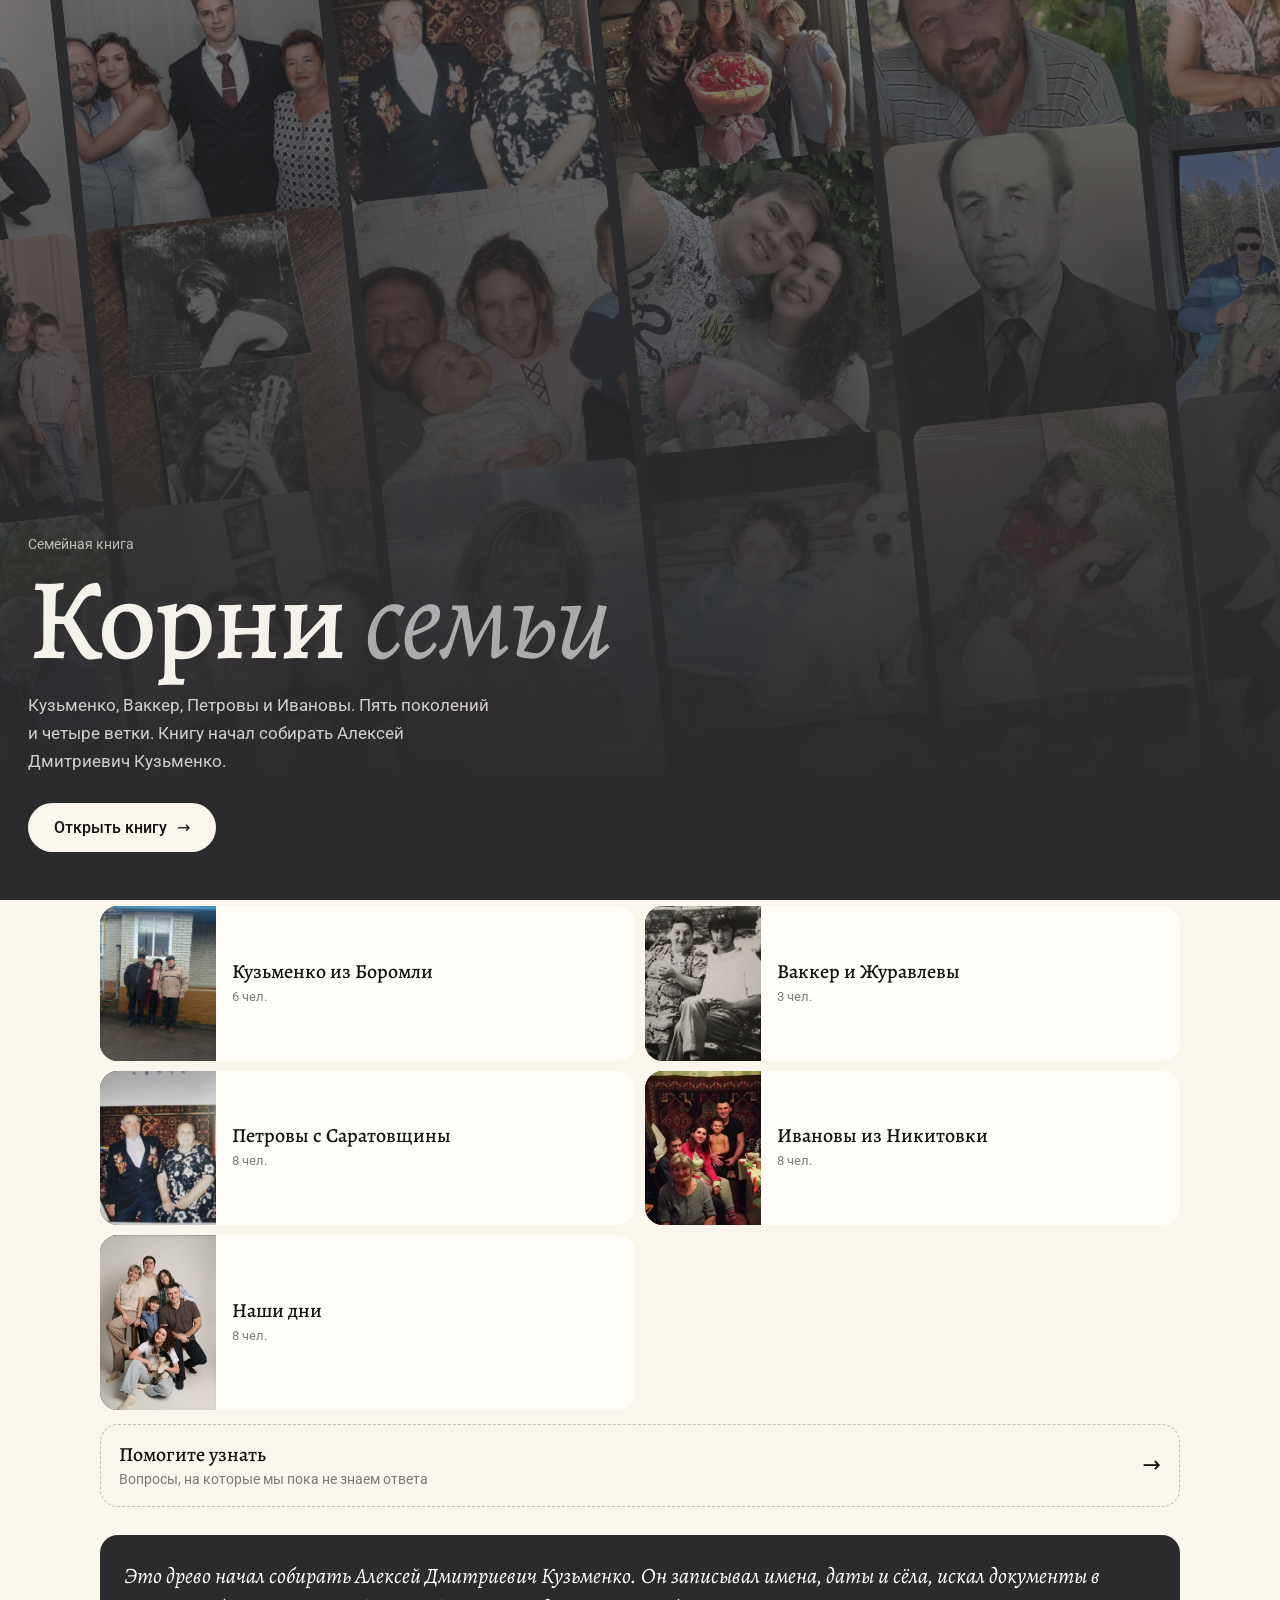
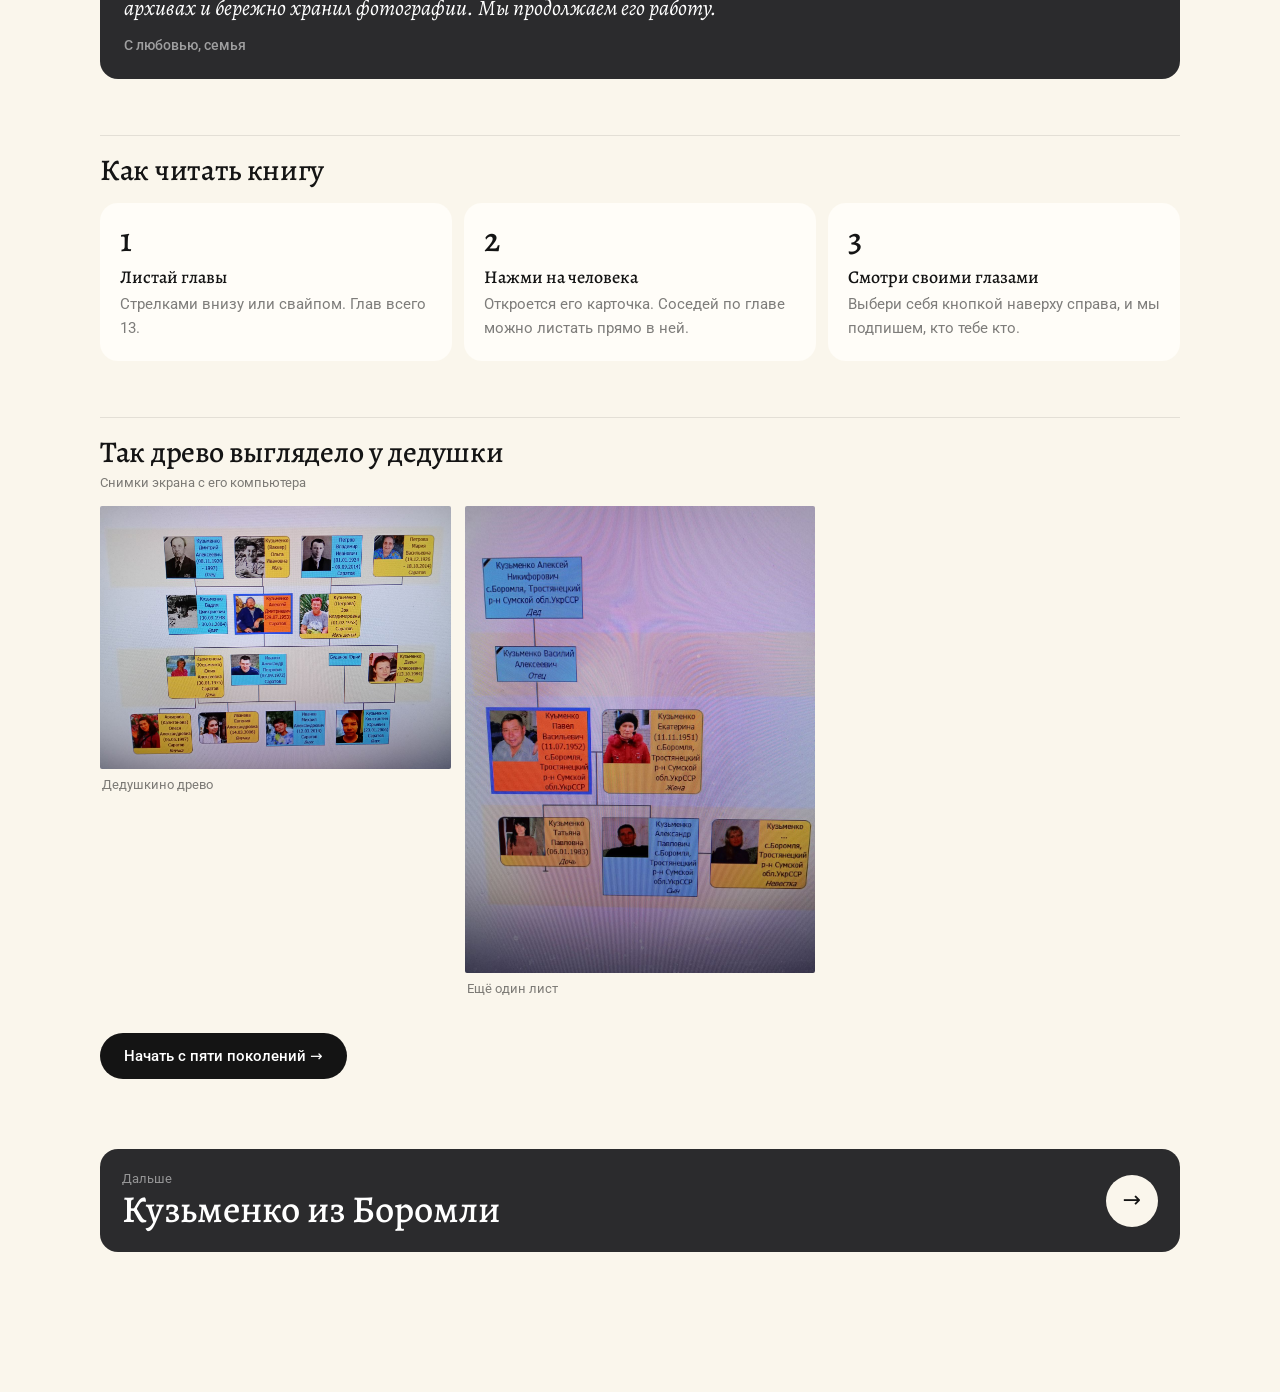
==== commit c78ed92d: "Скоро дни рождения, «Помогите узнать», «Как семья двигалась» Co-Authored-By: Claude Opus 5.5 <norepl" ====
--- a/index.html
+++ b/index.html
@@ -12,6 +12,7 @@
  --serif:"Alegreya",Georgia,serif;--sans:"Roboto",system-ui,-apple-system,sans-serif}
 *{box-sizing:border-box}
 html,body{margin:0}
+body{overflow-x:hidden}#book{overflow-x:clip}
 body{background:var(--bg);color:var(--ink);font:16.5px/1.65 var(--sans);-webkit-font-smoothing:antialiased}
 a{color:inherit}button{font:inherit;color:inherit;cursor:pointer}
 .hide{display:none!important}
@@ -502,6 +503,32 @@
 .chc button:hover b{text-decoration:underline}
 .chlh{font:400 12px var(--sans);color:rgba(255,255,255,.45);padding:12px 12px 4px}
 @media(min-width:900px){.myf{margin:0;padding-left:0}}
+#psrch{width:100%;margin:6px 0 4px;padding:12px 14px;border-radius:12px;border:0;background:#4a4a4e;color:#fff;font:400 16px var(--sans)}
+#psrch::placeholder{color:rgba(255,255,255,.5)}
+#psres button{display:flex;align-items:center;gap:10px}#psres .av{--s:28px;box-shadow:none}#psres small{color:rgba(255,255,255,.5)}
+.psno{padding:10px 12px;color:rgba(255,255,255,.5);font-size:14px}
+
+/* дни рождения, вопросы, пути */
+.bdl{display:grid;gap:4px}
+.bdr{display:grid;grid-template-columns:78px 40px 1fr;align-items:center;gap:12px;border:0;background:var(--card);border-radius:14px;padding:10px 14px;text-align:left}
+.bdr.today{background:var(--dk);color:#fff}.bdr.today small{color:rgba(255,255,255,.6)}.bdr.today .bdd{color:var(--gold)}
+.bdd{font:500 15px/1.1 var(--serif)}
+.bdr .av{--s:40px;box-shadow:none}.bdr b{display:block;font:500 15px/1.2 var(--sans)}.bdr small{font-size:12.5px;color:var(--muted)}
+.hlp{display:grid;grid-template-columns:1fr auto;align-items:center;width:100%;margin-top:14px;border:1px dashed rgba(20,20,20,.25);background:none;border-radius:var(--r);padding:16px 18px;text-align:left}
+.hlp b{font:500 20px var(--serif)}.hlp span{grid-column:1;font-size:13.5px;color:var(--muted)}.hlp i{grid-row:1/3;grid-column:2;font-style:normal;font-size:22px}
+.hq{background:var(--card);border-radius:var(--r);padding:14px 16px;margin:0 0 10px}
+.hqh{display:flex;align-items:center;gap:12px;border:0;background:none;padding:0;text-align:left;width:100%}
+.hqh .av{--s:44px;box-shadow:none}.hqh b{display:block;font:500 17px/1.2 var(--serif)}.hqh small{font-size:12.5px;color:var(--muted)}
+.hq ul{margin:10px 0 0;padding-left:20px}.hq li{margin:4px 0;font-size:15.5px}
+.jr{display:grid;gap:10px}
+.jc{background:var(--card);border-radius:var(--r);padding:14px 16px}
+.jh{display:flex;align-items:center;gap:10px;border:0;background:none;padding:0;margin-bottom:10px}.jh .av{--s:36px;box-shadow:none}.jh b{font:500 17px var(--serif)}
+.js{display:flex;flex-wrap:wrap;align-items:center;gap:6px}
+.jst{border:0;background:var(--soft);border-radius:12px;padding:8px 12px;text-align:left;max-width:100%}
+.jst[data-flyto]{cursor:pointer}.jst[data-flyto]:hover{background:var(--ink);color:var(--bg)}
+.jst b{display:block;font:500 14px var(--serif)}.jst span{font-size:13px}
+.ja{font-style:normal;color:var(--muted)}
+@media(max-width:600px){.js{flex-direction:column;align-items:stretch;gap:2px}.ja{line-height:1;margin-left:20px;transform:rotate(90deg);width:14px}}
 /* хронология в карточке */
 .ptl{list-style:none;padding:0;margin:0;position:relative}
 .ptl::before{content:"";position:absolute;left:84px;top:10px;bottom:10px;width:1px;background:var(--line)}
@@ -667,7 +694,7 @@
   bio:["Мама Ольги Ивановны и бабушка дедушки Алексея. Фамилию Ваккер носила по мужу.", "Работала главным эпидемиологом Саратова.", "Мужа выслали на север, а Елизавета осталась.", "Дедушка Алексей сохранил о ней ссылки на «Дорогу памяти». Похоже, она прошла и войну."],
   ask:["Где и когда родилась?","Воевала ли она?"]},
  dmi:{l:"kuz",rel:"Военный врач, ветеран войны",gn:"Дмитрий",sn:"Кузьменко",nm:"Кузьменко Дмитрий Алексеевич",born:"08.11.1920",died:"05.12.1997, Саратов",place:"с. Боромля, Сумская обл.",photo:"photos/dmi.jpg",
-  bio:["Родился в 1920 году в казачьей Боромле. В сентябре 1940-го, ещё до войны, ушёл в армию и прослужил шестнадцать лет.", "Начинал красноармейцем, в начале войны был пулемётчиком. С 1942 по 1944 год учился, а потом стал военным фельдшером. Фельдшером он и прослужил до 1956 года, под конец старшим. В семье его так и вспоминают: военный врач. Служил в 24-й стрелковой бригаде и в 45-м пограничном отряде, прошёл войну.", "После армии в 36 лет пошёл учиться. В 1961 году окончил Саратовский институт механизации сельского хозяйства и стал инженером-электриком.", "После войны семья поездила по местам службы. В 1948 году в Ровно родился Вадим, потом переехали в Саратов, и там в 1953-м родился Алексей. Со службы ушёл в 1956 году.", "Жену звали Ольга Ивановна. В 1985 году его наградили орденом Отечественной войны II степени.", "Похоронен в Саратове на Еврейском кладбище. В той же ограде лежит Елена Семёновна Кузьменко (1925–1980). Кто она, мы пока не знаем."],
+  bio:["Родился в 1920 году в казачьей Боромле.", "В сентябре 1940-го, ещё до войны, ушёл в армию и прослужил шестнадцать лет. Начинал красноармейцем, в начале войны был пулемётчиком. Служил в 24-й стрелковой бригаде и в 45-м пограничном отряде, прошёл войну.", "С 1942 по 1944 год учился и стал военным фельдшером. Фельдшером и прослужил до 1956 года, под конец старшим. В семье его так и вспоминают: военный врач.", "Служба водила семью по разным местам. В 1948 году в Ровно родился Вадим, потом переехали в Саратов, и там в 1953-м родился Алексей.", "Когда ушёл со службы, в 36 лет пошёл учиться. В 1961 году окончил Саратовский институт механизации сельского хозяйства и стал инженером-электриком.", "Жену звали Ольга Ивановна. В 1985 году его наградили орденом Отечественной войны II степени.", "Похоронен в Саратове на Еврейском кладбище. В той же ограде лежит Елена Семёновна Кузьменко (1925–1980). Кто она, мы пока не знаем. Интересно, что у Елизаветы Семёновны, мамы Ольги Ивановны, то же отчество."],
   tl:[["1920","родился в Боромле"],["1940","призван в армию, красноармеец"],["1941","пулемётчик"],["1944","военный фельдшер"],["1941–1945","война, медаль «За победу над Германией»"],["1948","в Ровно родился сын Вадим"],["1953","в Саратове родился сын Алексей"],["1955","медаль «За боевые заслуги»"],["1956","завершил службу старшим фельдшером"],["1961","диплом инженера-электрика"],["1985","орден Отечественной войны II степени"],["1997","умер в Саратове"]],
   ask:["Каким он был по характеру?","Где работал инженером-электриком?","Что рассказывал о войне?","Кто такая Елена Семёновна (1925–1980), похороненная рядом?"],
   src:[["Память народа: карточка офицера","https://pamyat-naroda.ru/heroes/person-hero85184921/"],["Память народа: награды","https://pamyat-naroda.ru/heroes/person-hero82845228/"],["Место захоронения","https://toldot.com/life/cemetery/graves_107840.html"],["Елена Семёновна","https://toldot.com/life/cemetery/graves_107839.html"]]},
@@ -683,7 +710,7 @@
   stories:[["Показывал мне свои боевые ранения.","Олеся, правнучка"]],
   ask:["Где хранятся его награды и документы?","Как он познакомился с Марией?"]},
  mar:{l:"pet",rel:"Жена Владимира Петрова",mn:"Балалаева",gn:"Мария",sn:"Петрова",nm:"Петрова Мария Васильевна",born:"19.12.1926",died:"18.10.2014, Саратов",place:"с. Братское, Балашовский р-н",
-  bio:["Родилась в 1926 году в селе Братское. В семье её звали бабушка Маня.", "Когда началась война, она была совсем девчонкой и работала на тракторах.", "Её мама Анна Фёдоровна Балалаева родилась 1 января 1901 года. Братья: Александр Васильевич Балалаев и Виктор Черкасов, он жил в Горьком.", "Работала бухгалтером.", "С Владимиром вырастили сына Владимира и дочь Зою."],
+  bio:["Родилась в 1926 году в селе Братское. В семье её звали бабушка Маня. Когда началась война, она была совсем девчонкой и работала на тракторах.", "Потом работала бухгалтером. С Владимиром вырастили сына Владимира и дочь Зою.", "Её мама Анна Фёдоровна Балалаева родилась 1 января 1901 года. Братья: Александр Васильевич Балалаев и Виктор Черкасов, он жил в Горьком."],
   ask:["Что она рассказывала про войну?","Как познакомилась с Владимиром?","Какой была бабушкой?"]},
  vvp:{l:"pet",rel:"Брат Зои Кузьменко",gn:"Владимир",sn:"Петров",nm:"Петров Владимир Владимирович",born:"28.11.1947",
   bio:["Старший брат бабушки Зои. Как и она, окончил технический институт и стал инженером-конструктором.", "Первая жена Лида, она тоже 1947 года. От этого брака у него сын Константин. Вторая жена Светлана."],
@@ -857,6 +884,32 @@
 ];
 const HOME={};CH.forEach(c=>c.ppl.forEach(id=>{if(!HOME[id])HOME[id]=c.id}));
 const CHI=Object.fromEntries(CH.map(c=>[c.id,c]));
+
+/* ===== дни рождения, помогите узнать, пути семьи ===== */
+const BOT='https://t.me/korni_semyi_bot';
+const MEM=id=>!!P[id].died||id==='ale';
+function ageW(n){const a=n%10,b=n%100;return n+' '+(a===1&&b!==11?'год':(a>=2&&a<=4&&(b<10||b>=20))?'года':'лет')}
+function bdays(days){const now=new Date();now.setHours(0,0,0,0);const out=[];
+  for(const id in P){const m=String(P[id].born||'').match(/^(\d{1,2})\.(\d{1,2})\.(\d{4})/);if(!m||(m[1]==='01'&&m[2]==='01'))continue;
+    let d=new Date(now.getFullYear(),+m[2]-1,+m[1]);if(d<now)d=new Date(now.getFullYear()+1,+m[2]-1,+m[1]);
+    const left=Math.round((d-now)/864e5);out.push({id,d,left,y:+m[3],age:d.getFullYear()-(+m[3])})}
+  out.sort((a,b)=>a.left-b.left);const near=out.filter(x=>x.left<=days);return near.length?near:out.slice(0,3)}
+function bdBlock(){const L=bdays(31);if(!L.length)return '';
+  return `<h2>Скоро дни рождения<small>Кого поздравить в ближайший месяц</small></h2><div class="bdl">${L.map(x=>{const r=relv(x.id);const when=x.left===0?'сегодня':x.left===1?'завтра':`${x.d.getDate()} ${MON[x.d.getMonth()]}`;
+    const sub=MEM(x.id)?`${W(x.id,'родился','родилась')} в ${x.y} году`:`${x.left===0?'исполняется':'исполнится'} ${ageW(x.age)}`;
+    return `<button class="bdr${x.left===0?' today':''}" data-p="${x.id}"><span class="bdd">${when}</span>${av(x.id,40)}<span><b>${esc(gp(x.id))}</b><small>${sub}${r?' · '+esc(r):''}</small></span></button>`}).join('')}</div>`}
+function helpPage(){const ppl=Object.keys(P).filter(id=>(P[id].ask||[]).length);const n=ppl.reduce((a,id)=>a+P[id].ask.length,0);
+  return `<div class="kick">Вопросы</div><h1>Помогите <em>узнать</em></h1><p class="lead">Чего мы пока не знаем о нашей семье. Всего ${n} ${ageW(n).split(' ')[1]==='год'?'вопрос':ageW(n).split(' ')[1]==='года'?'вопроса':'вопросов'}. Если знаете ответ хотя бы на один, расскажите. Проще всего голосом в семейном боте.</p>
+  <p><a class="btn" href="${BOT}" target="_blank" rel="noopener">Ответить в боте</a></p>
+  ${ppl.map(id=>`<div class="hq"><button class="hqh" data-p="${id}">${av(id,44)}<span><b>${esc(gp(id))} ${esc(fam(id))}</b><small>${esc(relv(id)||P[id].rel||'')}</small></span></button><ul>${P[id].ask.map(a=>`<li>${esc(a)}</li>`).join('')}</ul></div>`).join('')}`}
+const JOUR=[
+ {who:'dmi',steps:[['bor','1920','родился в Боромле'],['rov','1948','служба, родился Вадим'],['sar','1953','родился Алексей, семья осела в Саратове']]},
+ {who:'vla',steps:[['','1924','родился в Ново-Тепловке'],['sim','до 1943','пулемётно-миномётное училище'],['sar','после войны','банк, квартира на Стрелке']]},
+ {who:'mar',steps:[['bra','1926','родилась в Братском'],['sar','','с семьёй в Саратове']]},
+ {who:'zoy',steps:[['sva','1953','родилась в Святославке'],['sar','','СЭПО, семья, дача']]},
+ {who:'iva',steps:[['nik','1972','родился в Никитовке'],['sar','','в Саратове с Юлией']]},
+ {who:'tat',steps:[['nik','','выросла в Никитовке'],['uly','','распределили после учёбы']]}];
+function journeys(){return `<h2>Как семья двигалась<small>Нажми на место, и глобус покажет его</small></h2><div class="jr">${JOUR.map(j=>`<div class="jc"><button class="jh" data-p="${j.who}">${av(j.who,36)}<b>${esc(gp(j.who))}</b></button><div class="js">${j.steps.map((st,i)=>`${i?'<i class="ja">→</i>':''}<button class="jst"${st[0]?` data-flyto="${st[0]}"`:''}><b>${st[1]||'·'}</b><span>${esc(st[2])}</span></button>`).join('')}</div></div>`).join('')}</div>`}
 /* порядок глав под того, кто смотрит */
 function myFam(){const v=VIEWER;const par=PAR[v]||[];const sib=[...new Set(par.flatMap(x=>KIDS[x]||[]))].filter(x=>x!==v);const gpar=par.flatMap(x=>PAR[x]||[]);
   const kids=KIDS[v]||[];const gk=kids.flatMap(x=>KIDS[x]||[]);
@@ -877,7 +930,7 @@
     return {c,lab,key:key+i/100}}).sort((a,b)=>a.key-b.key)}
 const PAGES=[],IDX={};
 function buildPages(){PAGES.length=0;PAGES.push({k:'intro',s:'intro',t:'Предисловие'});chOrder().forEach((o,i)=>PAGES.push({k:'ch',s:'ch-'+o.c.id,t:o.c.t,ch:o.c,n:i+1,lab:o.lab}));
-  PAGES.push({k:'tree',s:'tree',t:'Пять поколений'},{k:'map',s:'map',t:'Откуда мы'},{k:'time',s:'time',t:'Лента времени'},{k:'arch',s:'arch',t:'Фотоархив'},{k:'kino',s:'kino',t:'Видеоархив'},{k:'add',s:'add',t:'Добавить историю'});
+  PAGES.push({k:'tree',s:'tree',t:'Пять поколений'},{k:'map',s:'map',t:'Откуда мы'},{k:'time',s:'time',t:'Лента времени'},{k:'arch',s:'arch',t:'Фотоархив'},{k:'kino',s:'kino',t:'Видеоархив'},{k:'help',s:'help',t:'Помогите узнать'},{k:'add',s:'add',t:'Добавить историю'});
   for(const k in IDX)delete IDX[k];PAGES.forEach((p,i)=>IDX[p.s]=i)}
 buildPages();
 let cur=0;
@@ -915,7 +968,7 @@
  intro:()=>`<div class="kick">Предисловие</div><h1>Корни <em>нашей семьи</em></h1>
   <p class="lead">Здесь собрано всё, что удалось узнать о нашей семье: лица, судьбы, сёла, откуда мы родом, и истории, которые рассказывают родные.</p>
   ${VIEWER?'':`<div class="whoi"><b>Кто ты в семье?</b><p>Нажми на себя. Тогда в книге будет подписано, кто тебе кто.</p><div class="row">${VIEWERS.map(id=>`<button data-who="${id}">${av(id)}${esc(P[id].gn)}</button>`).join('')}<button data-whomore="1"><span class="more">+</span>Ещё</button></div></div>`}
-  ${VIEWER?myFam():''}${chCards()}
+  ${VIEWER?myFam():''}${bdBlock()}${chCards()}<button class="hlp" data-go="help"><b>Помогите узнать</b><span>Вопросы, на которые мы пока не знаем ответа</span><i>→</i></button>
   <div class="quote">${cap('Это древо начал собирать Алексей Дмитриевич Кузьменко.')} Он записывал имена, даты и сёла, искал документы в архивах и бережно хранил фотографии. Мы продолжаем его работу.<small>С любовью, семья</small></div>
   <h2>Как читать книгу</h2>
   <div class="how"><div class="card"><div class="n">1</div><b>Листай главы</b><p>Стрелками внизу или свайпом. Глав всего ${PAGES.length}.</p></div>
@@ -944,6 +997,7 @@
   ${gal([['dacha-2.jpg','Дача, вся семья вместе']])}
   <div class="quote">${cap('Так было и у старших. Алексей Дмитриевич и Зоя Владимировна тоже всё время ездили к друзьям на дачи и в гости, с музыкой и танцами, и брали с собой внучку.')}</div>
   <h2>Ещё традиции?</h2><p>Если вспомните семейные праздники, блюда, песни или словечки, добавьте их на следующей странице.</p>`,
+ help:()=>helpPage(),
  add:()=>addPage()
 };
 
@@ -953,12 +1007,12 @@
 function fmtD(d){if(!d)return '';const m=String(d).match(/^(\d{1,2})\.(\d{1,2})\.(\d{4})(.*)$/);return m?`${+m[1]} ${MON[+m[2]-1]} ${m[3]}${m[4]}`:d}
 const yr=t=>{const m=String(t||'').match(/\d{4}/);return m?m[0]:''};
 function ptl(id){const p=P[id];const out=[];const by=yr(p.born);const has=(y,re)=>out.some(o=>o[0].startsWith(y)&&(!re||re.test(o[1])));
-  if(by)out.push([by,W(id,'родился','родилась')+(p.place?'. '+p.place.replace(/^с\. /,''):'')]);
-  (p.tl||[]).forEach(t=>{if(by&&t[0]===by&&/родил/.test(t[1]))return;out.push([t[0],t[1]])});
+  if(by)out.push([by,W(id,'Родился','Родилась')+(p.place?' · '+p.place.replace(/^(с|д|г)\. /,''):'')]);
+  let lk=by||'0';(p.tl||[]).forEach(t=>{if(by&&t[0]===by&&/родил/i.test(t[1]))return;const k=t[0]||lk;lk=k;out.push([t[0]||'·',t[1],k])});
   EV.filter(e=>e[3]===id).forEach(e=>{if(has(e[0].slice(0,4)))return;if(by&&e[0]===by&&/родил/i.test(e[1]))return;out.push([e[0],cap(e[1])])});
   (KIDS[id]||[]).forEach(k=>{const ky=yr(P[k].born);if(ky&&!has(ky,new RegExp(P[k].gn)))out.push([ky,W(k,'родился сын ','родилась дочь ')+P[k].gn])});
-  const dy=yr(p.died);if(dy&&!has(dy,/умер/))out.push([dy,W(id,'умер','умерла')]);
-  return out.sort((a,b)=>parseInt(a[0])-parseInt(b[0]))}
+  const dy=yr(p.died);if(dy&&!has(dy,/умер|ушёл|ушла|не стало/i))out.push([dy,W(id,'Умер','Умерла')]);
+  return out.map((o,i)=>[o[0],o[1],parseInt(o[2]||o[0])||0,i]).sort((a,b)=>a[2]-b[2]||a[3]-b[3]).map(o=>[o[0],o[1].charAt(0).toUpperCase()+o[1].slice(1)])}
 function personHTML(id){const p=P[id];
   const r=relv(id);const him=W(id,'Его','Её');
   const kin=[...new Set([...(PAR[id]||[]),...(SPO[id]?[SPO[id]]:[]),...(KIDS[id]||[]),...((PAR[id]||[]).flatMap(x=>KIDS[x]||[]))])].filter(x=>x!==id);
@@ -982,9 +1036,10 @@
   const ch=OVC&&CHI[OVC].ppl.includes(id)?OVC:HOME[id];OVC=ch;OVL=CHI[ch].ppl;OVI=OVL.indexOf(id);
   const b=$('ovb');b.innerHTML=personHTML(id);b.scrollTop=0;b.classList.remove('in-r','in-l');if(dir){void b.offsetWidth;b.classList.add(dir>0?'in-r':'in-l')}
   $('ovT').textContent=`${CHI[ch].t} · ${OVI+1} из ${OVL.length}`;$('ovPrev').disabled=OVI<=0;$('ovNext').disabled=OVI>=OVL.length-1;
+  if(!$('ov').classList.contains('on'))history.pushState({layer:'ov'},'',location.href);
   $('ov').classList.add('on');document.body.style.overflow='hidden';wake(b);
   if(location.hash!=='#p-'+id)history.replaceState(null,'','#p-'+id)}
-function closeP(){$('ov').classList.remove('on');OVC=null;if(!$('wall').classList.contains('hide'))return;document.body.style.overflow='';history.replaceState(null,'','#'+PAGES[cur].s)}
+function closeP(pop){if(!pop&&history.state&&history.state.layer==='ov'){history.back();return}$('ov').classList.remove('on');OVC=null;if(!$('wall').classList.contains('hide'))return;document.body.style.overflow='';if(!pop)history.replaceState(null,'','#'+PAGES[cur].s)}
 $('ovX').onclick=closeP;$('ov').addEventListener('click',e=>{if(e.target.id==='ov')closeP()});
 $('ovPrev').onclick=()=>OVI>0&&openP(OVL[OVI-1],-1);$('ovNext').onclick=()=>OVI<OVL.length-1&&openP(OVL[OVI+1],1);
 {let x0=null,y0=null;const b=$('ovb');b.addEventListener('touchstart',e=>{if(e.target.closest('.gal,input,textarea'))return;x0=e.touches[0].clientX;y0=e.touches[0].clientY},{passive:true});
@@ -1010,6 +1065,7 @@
    <div class="gbtn"><button data-fly="world">Весь мир</button><button data-fly="home" class="on">Наш край</button></div>
    <div class="gload" id="gload">Загружаю карту…</div></div>
   <p style="font-size:13px;color:var(--muted);margin-top:8px">Пунктир показывает, как семья собиралась в Саратове и куда разъезжалась. Ново-Тепловку пока не нашли.</p>
+  ${journeys()}
   <div class="places">${PTS.map(p=>`<div class="card place" id="pl-${p.k}"><h3>${p.n}${p.guess?'<span class="tag ver">версия</span>':''}</h3><p>${esc(p.w)}</p><div class="chips">${p.who.map(id=>`<button class="chip" data-p="${id}">${av(id,26)}${esc(gp(id))}</button>`).join('')}</div><button class="flyto" data-flyto="${p.k}">Показать на карте →</button></div>`).join('')}</div>`}
 const ROUTES=[['rov','bor'],['bor','sar'],['nik','sar'],['sva','sar'],['bra','sar'],['nik','uly'],['sim','sar']];
 let GL=null;const MINOR=new Set(['bra','sva','vak']);
@@ -1125,11 +1181,14 @@
   const nxp=PAGES[cur+1],pvp=PAGES[cur-1];pgEl.insertAdjacentHTML('beforeend',`<nav class="endnav">${nxp?`<button class="nx" data-go="${nxp.s}"><span><small>Дальше</small><b>${esc(nxp.t)}</b></span><i>→</i></button>`:`<button class="nx" data-go="intro"><span><small>Это конец книги</small><b>Вернуться в начало</b></span><i>↑</i></button>`}${pvp?`<button class="pv" data-go="${pvp.s}">← ${esc(pvp.t)}</button>`:''}</nav>`);
   setTab();window.scrollTo({top:0});wake(pgEl);
   if(!$('ov').classList.contains('on')&&location.hash!=='#'+pg.s)history.replaceState(null,'','#'+pg.s)}
-function go(s,dir){const i=IDX[s];if(i===undefined)return;const d=dir!==undefined?dir:(i>cur?1:i<cur?-1:0);cur=i;render(d)}
+function go(s,dir){const i=IDX[s];if(i===undefined)return;if(location.hash!=='#'+s&&!$('ov').classList.contains('on'))history.pushState(null,'','#'+s);const d=dir!==undefined?dir:(i>cur?1:i<cur?-1:0);cur=i;render(d)}
 $('prev').onclick=()=>cur>0&&go(PAGES[cur-1].s,-1);$('next').onclick=()=>cur<PAGES.length-1&&go(PAGES[cur+1].s,1);
 $('btnWall').onclick=()=>openWall();
-function openChs(){let last=null;$('chl').innerHTML=PAGES.map((p,i)=>{let hd='';const g=p.ch?(p.lab||'Главы'):'Книга';if(g!==last&&(VIEWER||i<2||!p.ch)){hd=`<div class="chlh">${esc(g)}</div>`;last=g}return hd+`<button data-go="${p.s}" class="${i===cur?'on':''}"><i>${i+1}</i>${esc(p.t)}${p.ch?`<small>${p.ch.ppl.length} чел.</small>`:''}</button>`}).join('');$('chs').classList.add('on')}
-$('btnCh').onclick=openChs;$('chs').addEventListener('click',e=>{if(e.target.id==='chs')$('chs').classList.remove('on')});
+function openChs(){let last=null;$('chl').innerHTML=`<input id="psrch" type="search" placeholder="Найти человека по имени" autocomplete="off"><div id="psres"></div>`+PAGES.map((p,i)=>{let hd='';const g=p.ch?(p.lab||'Главы'):'Книга';if(g!==last&&(VIEWER||i<2||!p.ch)){hd=`<div class="chlh">${esc(g)}</div>`;last=g}return hd+`<button data-go="${p.s}" class="${i===cur?'on':''}"><i>${i+1}</i>${esc(p.t)}${p.ch?`<small>${p.ch.ppl.length} чел.</small>`:''}</button>`}).join('');$('chs').classList.add('on')}
+$('btnCh').onclick=openChs;
+document.addEventListener('input',e=>{if(e.target.id!=='psrch')return;const q=e.target.value.trim().toLowerCase();const r=$('psres');if(q.length<2){r.innerHTML='';return}
+  const hits=Object.keys(P).filter(id=>(P[id].nm+' '+(P[id].mn||'')+' '+(SHORT[id]||'')).toLowerCase().includes(q)).slice(0,8);
+  r.innerHTML=hits.length?hits.map(id=>`<button data-p="${id}">${av(id,28)}<span>${esc(gp(id))} ${esc(fam(id))}${relv(id)?` <small>${esc(relv(id))}</small>`:''}</span></button>`).join(''):'<div class="psno">Никого не нашли</div>'});$('chs').addEventListener('click',e=>{if(e.target.id==='chs')$('chs').classList.remove('on')});
 addEventListener('keydown',e=>{if(/INPUT|TEXTAREA|SELECT/.test(document.activeElement.tagName))return;
   if(e.key==='Escape'){if($('lb').classList.contains('on'))return closeLb();if($('ov').classList.contains('on'))return closeP();if(!$('wall').classList.contains('hide'))return closeWall();$('chs').classList.remove('on');return}
   if(!$('wall').classList.contains('hide')||$('lb').classList.contains('on'))return;
@@ -1141,12 +1200,12 @@
 document.addEventListener('click',e=>{
   const vd=e.target.closest('[data-vid]');if(vd){openLb('video/'+vd.dataset.vid+'.mp4',vd.dataset.cap,1);return}
   const lb=e.target.closest('[data-lb]');if(lb){openLb(lb.dataset.lb,lb.dataset.cap);return}
-  const pp=e.target.closest('[data-p]');if(pp&&!e.target.closest('#world')){const id=pp.dataset.p;const inOv=!!e.target.closest('#ov');if(inOv&&!CHI[OVC].ppl.includes(id))OVC=null;openP(id,inOv?1:0);return}
-  const g=e.target.closest('[data-go]');if(g){e.preventDefault();$('chs').classList.remove('on');if($('ov').classList.contains('on'))closeP();closeWall();go(g.dataset.go);return}
+  const pp=e.target.closest('[data-p]');if(pp&&!e.target.closest('#world')){$('chs').classList.remove('on');const id=pp.dataset.p;const inOv=!!e.target.closest('#ov');if(inOv&&!CHI[OVC].ppl.includes(id))OVC=null;openP(id,inOv?1:0);return}
+  const g=e.target.closest('[data-go]');if(g){e.preventDefault();$('chs').classList.remove('on');if($('ov').classList.contains('on'))closeP(true);closeWall(true);go(g.dataset.go);return}
   if(e.target.closest('[data-wall]')){openWall();return}
   const tb=e.target.closest('[data-tl]');if(tb){tlMode=tb.dataset.tl;store.tl=tlMode;save();render(0);return}
   const fb=e.target.closest('[data-fly]');if(fb){glFly(fb.dataset.fly);return}
-  const ft=e.target.closest('[data-flyto]');if(ft){glFly(ft.dataset.flyto);return}
+  const ft=e.target.closest('[data-flyto]');if(ft){glFly(ft.dataset.flyto);if(ft.classList.contains('jst')&&$('globe'))$('globe').scrollIntoView({behavior:'smooth',block:'center'});return}
   const pt=e.target.closest('[data-pt]');if(pt){document.querySelectorAll('.place').forEach(x=>x.classList.remove('hl'));const el=$('pl-'+pt.dataset.pt);el.classList.add('hl');el.scrollIntoView({behavior:'smooth',block:'center'});return}
   if(e.target.id==='fSend')sendStory();
 });
@@ -1166,8 +1225,8 @@
 document.addEventListener('input',e=>{if(e.target.id==='fBy'||e.target.id==='fTxt')$('fErr').textContent=''});
 
 /* lightbox */
-function openLb(src,cap,vid){const I=$('lbI'),V=$('lbV');I.classList.toggle('hide',!!vid);V.classList.toggle('hide',!vid);if(vid){V.poster=src.replace('.mp4','.jpg');V.src=src;V.play().catch(()=>{})}else I.src=src;$('lbP').textContent=cap||'';$('lb').classList.add('on')}
-function closeLb(){$('lb').classList.remove('on');const V=$('lbV');V.pause();V.removeAttribute('src');V.load()}
+function openLb(src,cap,vid){if(!$('lb').classList.contains('on'))history.pushState({layer:'lb'},'',location.href);const I=$('lbI'),V=$('lbV');I.classList.toggle('hide',!!vid);V.classList.toggle('hide',!vid);if(vid){V.poster=src.replace('.mp4','.jpg');V.src=src;V.play().catch(()=>{})}else I.src=src;$('lbP').textContent=cap||'';$('lb').classList.add('on')}
+function closeLb(pop){if(!pop&&history.state&&history.state.layer==='lb'){history.back();return}$('lb').classList.remove('on');const V=$('lbV');V.pause();V.removeAttribute('src');V.load()}
 $('lb').addEventListener('click',e=>{if(e.target.id!=='lbI'&&e.target.id!=='lbV')closeLb()});
 
 /* old photos come alive */
@@ -1228,9 +1287,9 @@
   document.querySelectorAll('[data-tab]').forEach(b=>b.classList.toggle('on',b.dataset.tab===t&&!(t==='book'&&b.closest('.navd'))))}
 document.addEventListener('click',e=>{
   const t=e.target.closest('[data-tab]');if(t){const k=t.dataset.tab;$('chs').classList.remove('on');
-    if(k==='book'){closeWall();openChs();return}
+    if(k==='book'){closeWall(true);openChs();return}
     if(k==='tree'){if(!$('wall').classList.contains('hide')){closeWall();return}openWall();return}
-    closeWall();go(k);return}
+    closeWall(true);go(k);return}
   const w=e.target.closest('.whoi [data-who]');if(w){setViewer(w.dataset.who);return}
   if(e.target.closest('[data-whomore]')){openWho();return}
   const f=e.target.closest('[data-f]');if(f){FST.push(FID);drawFocus(f.dataset.f);return}
@@ -1250,8 +1309,9 @@
   $('focus').scrollTop=0}
 function setWM(m){WM=m;wall.classList.toggle('fm',m==='f');$('focus').classList.toggle('hide',m!=='f');document.querySelectorAll('[data-wm]').forEach(b=>b.classList.toggle('on',b.dataset.wm===m));
   if(m==='f'&&!FID)drawFocus(VIEWER||'ole');if(m==='f'&&FID)drawFocus(FID);if(m==='a')requestAnimationFrame(()=>innerWidth<700?center(FID||VIEWER||'ole'):fit())}
-const _ow=openWall;openWall=function(){_ow();setWM(WM||(innerWidth<700?'f':'a'));setTab()};
-const _cw=closeWall;closeWall=function(){_cw();setTab()};
+const _ow=openWall;openWall=function(){if($('wall').classList.contains('hide'))history.pushState({layer:'wall'},'',location.href);_ow();setWM(WM||(innerWidth<700?'f':'a'));setTab()};
+const _cw=closeWall;closeWall=function(pop){if(!pop&&!$('wall').classList.contains('hide')&&history.state&&history.state.layer==='wall'){history.back();return}_cw();setTab()};
+addEventListener('popstate',()=>{if($('lb').classList.contains('on')){closeLb(true);return}if($('ov').classList.contains('on')){closeP(true);return}if(!$('wall').classList.contains('hide')){closeWall(true);return}$('chs').classList.remove('on')});
 /* lightbox list */
 let LBL=[],LBI=0;
 document.addEventListener('click',e=>{const b=e.target.closest('[data-lb]');if(!b)return;const g=b.closest('.gal');LBL=g?[...g.querySelectorAll('[data-lb]')].map(x=>[x.dataset.lb,x.dataset.cap]):[[b.dataset.lb,b.dataset.cap]];LBI=Math.max(0,LBL.findIndex(x=>x[0]===b.dataset.lb));lbUi()},true);
@@ -1270,7 +1330,7 @@
 if(hk){$('cover').classList.add('hide','up')}
 render(0);if(hk===2)openP(h0.slice(2));
 addEventListener('hashchange',()=>{const h=location.hash.slice(1);if(h.startsWith('p-')&&P[h.slice(2)]){if(!$('ov').classList.contains('on')||OVL[OVI]!==h.slice(2)){$('cover').classList.add('hide','up');openP(h.slice(2))}return}
-  if(IDX[h]!==undefined&&IDX[h]!==cur){$('cover').classList.add('hide','up');if($('ov').classList.contains('on'))closeP();closeWall();go(h)}});
+  if(IDX[h]!==undefined&&IDX[h]!==cur){$('cover').classList.add('hide','up');if($('ov').classList.contains('on'))closeP(true);closeWall(true);go(h)}});
 </script>
 </body>
 </html>
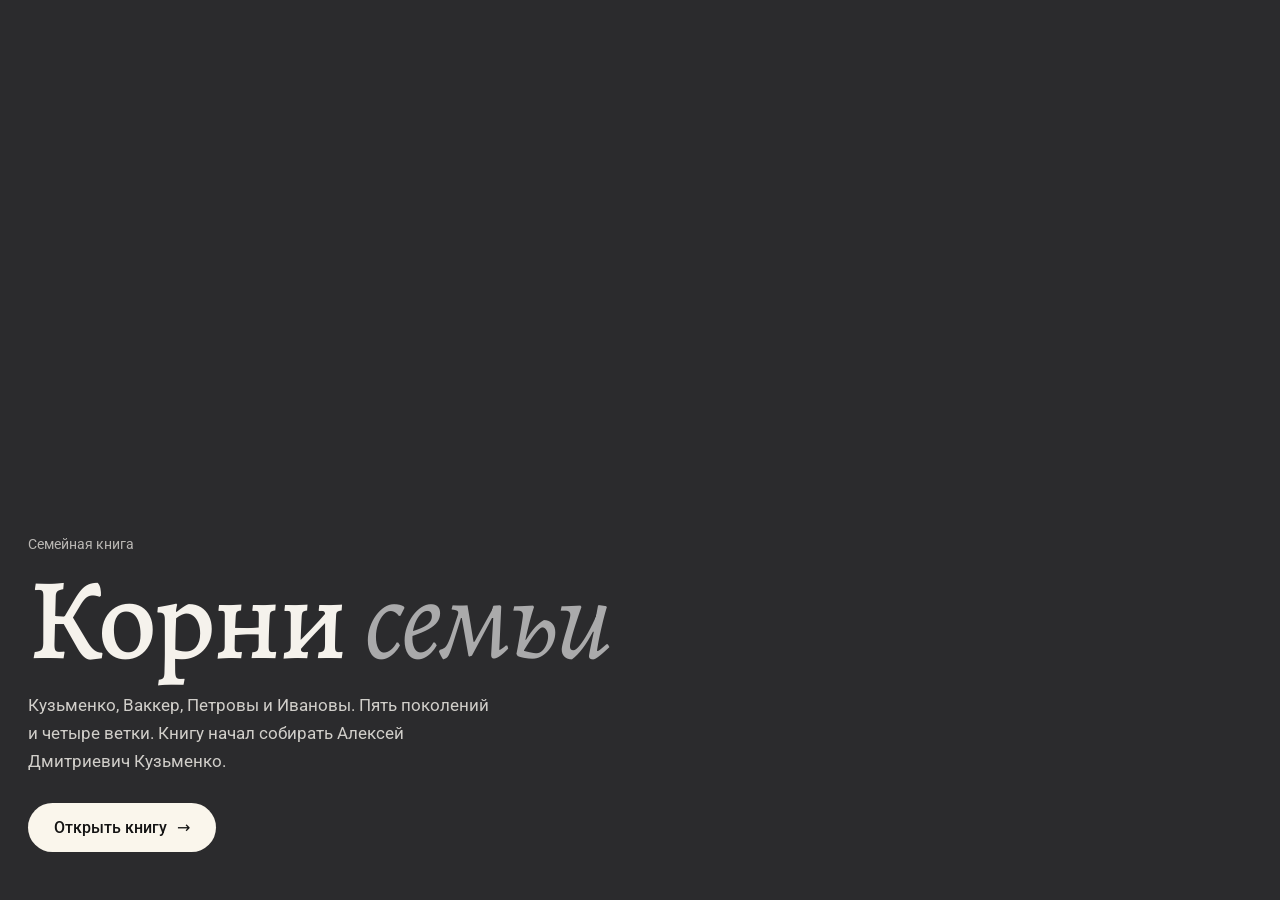
==== commit a318d42c: "Новые фото с 70-летия, работа Юлии по трудовой, орден Владимира Ивановича из архива Co-Authored-By: " ====
--- a/index.html
+++ b/index.html
@@ -529,6 +529,11 @@
 .jst b{display:block;font:500 14px var(--serif)}.jst span{font-size:13px}
 .ja{font-style:normal;color:var(--muted)}
 @media(max-width:600px){.js{flex-direction:column;align-items:stretch;gap:2px}.ja{line-height:1;margin-left:20px;transform:rotate(90deg);width:14px}}
+.hq li,.ask li{display:flex;justify-content:space-between;align-items:baseline;gap:12px}
+.tell{flex:none;font:500 13px var(--sans);color:var(--ink);background:var(--soft);border-radius:999px;padding:4px 12px;text-decoration:none!important}
+.tell:hover{background:var(--ink);color:var(--bg)}
+.ask .btn{margin:6px 8px 4px 0;text-decoration:none!important;color:var(--bg)}
+.mi b em+em{color:var(--muted);font-weight:400}
 /* хронология в карточке */
 .ptl{list-style:none;padding:0;margin:0;position:relative}
 .ptl::before{content:"";position:absolute;left:84px;top:10px;bottom:10px;width:1px;background:var(--line)}
@@ -705,10 +710,11 @@
  ivp:{l:"pet",rel:"Отец Владимира Петрова",gn:"Иван",sn:"Петров",nm:"Петров Иван",bio:["Отец Владимира и Анатолия. Его имя дошло до нас только в отчестве сыновей."],ask:["Годы жизни и откуда родом?","Кем работал?","Как звали его жену?"]},
  ana:{l:"pet",rel:"Брат Владимира Петрова",gn:"Анатолий",sn:"Петров",nm:"Петров Анатолий Иванович",bio:["Брат Владимира Ивановича. Был строителем, прорабом, жил в Монино. Там же жили их сёстры Таисия Ивановна и Валентина Ивановна.", "1 января 1952 года он прислал Володе и Марусе фото из Монино. На обороте написал: «Вспоминайте не тогда, когда смотрите, а смотрите тогда, когда вспоминаете». Эта подпись сохранилась."],ask:["Старше он был или младше Владимира?","Почему жил в Монино? Служил там?","Есть ли у него дети и внуки?"]},
  vla:{l:"pet",rel:"Ветеран войны",gn:"Владимир",sn:"Петров",nm:"Петров Владимир Иванович",born:"01.01.1924",died:"09.09.2014",place:"с. Ново-Тепловка, Саратовская обл.",
-  bio:["Родился 1 января 1924 года в селе Ново-Тепловка Саратовской области.", "Окончил Симферопольское пулемётно-миномётное училище. В 1943-м ушёл на фронт: сначала миномётчиком в мотострелковом полку, потом радиотелеграфистом в артиллерийском.", "В 1944 году его ранило. До конца войны он пролежал в госпитале.", "Вернулся с орденом Красной Звезды, медалью «За отвагу» и орденом Отечественной войны. Правнучке Олесе он показывал свои шрамы с войны.", "После войны выучился на экономиста, у него было два высших образования. Его направили в Саратов заместителем управляющего банком, и семье дали квартиру на Стрелке. Потом он работал ревизором и ездил проверять банки по командировкам.", "Жену Марию в семье звали Маруся, а внуки звали бабушкой Маней.", "Был человеком, который не сдаётся. Если считал, что поступили несправедливо, садился писать: в суд, министру, Путину и Медведеву. Несколько лет добивался, чтобы машины, выданные ветеранам-инвалидам раньше, им отдали в собственность. И не только для себя, а для всех.", "Однажды дошёл до областного суда из-за 1620 рублей лишней платы за горячую воду. Деньги были не главное. Он доказывал, что расчёт был поддельный."],
-  tl:[["1924","Родился в Ново-Тепловке"],["1943","Призван в армию после пулемётно-миномётного училища"],["1944","Ранен, лечится в госпитале до конца войны"],["","Орден Красной Звезды, медаль «За отвагу», орден Отечественной войны"],["2014","Ушёл из жизни 9 сентября"]],
+  bio:["Родился 1 января 1924 года в селе Ново-Тепловка Саратовской области.", "Окончил Симферопольское пулемётно-миномётное училище. В 1943-м ушёл на фронт: сначала миномётчиком в мотострелковом полку, потом радиотелеграфистом в артиллерийском.", "В 1944 году его ранило. До конца войны он пролежал в госпитале.", "Вернулся с орденом Красной Звезды и медалью «За отвагу». В 1985 году, к 40-летию Победы, его наградили орденом Отечественной войны I степени: эта запись есть в архиве «Подвиг народа». Правнучке Олесе он показывал свои шрамы с войны.", "После войны выучился на экономиста, у него было два высших образования. Его направили в Саратов заместителем управляющего банком, и семье дали квартиру на Стрелке. Потом он работал ревизором и ездил проверять банки по командировкам.", "Жену Марию в семье звали Маруся, а внуки звали бабушкой Маней.", "Был человеком, который не сдаётся. Если считал, что поступили несправедливо, садился писать: в суд, министру, Путину и Медведеву. Несколько лет добивался, чтобы машины, выданные ветеранам-инвалидам раньше, им отдали в собственность. И не только для себя, а для всех.", "Однажды дошёл до областного суда из-за 1620 рублей лишней платы за горячую воду. Деньги были не главное. Он доказывал, что расчёт был поддельный."],
+  tl:[["1924","Родился в Ново-Тепловке"],["1943","Призван в армию после пулемётно-миномётного училища"],["1944","Ранен, лечится в госпитале до конца войны"],["","Орден Красной Звезды, медаль «За отвагу»"],["1985","Орден Отечественной войны I степени"],["2014","Ушёл из жизни 9 сентября"]],
   stories:[["Показывал мне свои боевые ранения.","Олеся, правнучка"]],
-  ask:["Где хранятся его награды и документы?","Как он познакомился с Марией?"]},
+  src:[["Подвиг народа: орден Отечественной войны I степени, 1985","https://podvignaroda.ru/?#id=1514384235&tab=navDetailManUbil"]],
+  ask:["Где хранятся его награды и удостоверения к ним?","Как он познакомился с Марией?"]},
  mar:{l:"pet",rel:"Жена Владимира Петрова",mn:"Балалаева",gn:"Мария",sn:"Петрова",nm:"Петрова Мария Васильевна",born:"19.12.1926",died:"18.10.2014, Саратов",place:"с. Братское, Балашовский р-н",
   bio:["Родилась в 1926 году в селе Братское. В семье её звали бабушка Маня. Когда началась война, она была совсем девчонкой и работала на тракторах.", "Потом работала бухгалтером. С Владимиром вырастили сына Владимира и дочь Зою.", "Её мама Анна Фёдоровна Балалаева родилась 1 января 1901 года. Братья: Александр Васильевич Балалаев и Виктор Черкасов, он жил в Горьком."],
   ask:["Что она рассказывала про войну?","Как познакомилась с Владимиром?","Какой была бабушкой?"]},
@@ -731,8 +737,9 @@
  pet:{l:"iva",rel:"Отец Александра Иванова",gn:"Пётр",sn:"Иванов",nm:"Иванов Пётр",bio:["Папа Александра и Татьяны. Его не стало рано, Саше было всего шесть лет.", "Отчество, годы жизни и его фото мы пока ищем."],ask:["Отчество и годы жизни?","Откуда родом, кем работал?","Есть ли его фотографии?"]},
  ant:{l:"iva",rel:"Мать Александра Иванова",mn:"Пастернак",gn:"Антонина",sn:"Иванова",nm:"Иванова Антонина",bio:["Мама Александра и Татьяны. Мужа она потеряла рано и растила детей одна.", "До сих пор живёт в Никитовке, в своём доме. Внуки ездят к ней в гости."],stories:[["Мы с бабушкой часто ходили в сад за земляникой. У неё жил мой любимый пёс Шарик, а ещё у меня была ручная курица Ряба.","Олеся, внучка"],["У деревни течёт речка Мокрый Карачан. Папа ловил там рыбу сетями, а мы бегали смотреть на улов.","Олеся, внучка"]],ask:["Отчество и годы жизни?","Кем работала?"]},
  yul:{l:"kuz",rel:"Дочь Алексея и Зои",mn:"Кузьменко",gn:"Юлия",sn:"Капитонова",nm:"Капитонова Юлия Алексеевна",born:"30.01.1975",place:"Саратов",
-  bio:["Родилась в Саратове, старшая дочь Алексея и Зои.", "В 1996 году окончила факультет физкультуры Саратовского педагогического института. Почти десять лет преподавала физкультуру в Аграрном университете и вела аэробику.", "Очень любит животных. Лет десять назад попробовала стричь собак, и получилось так хорошо, что теперь у неё своё дело, «Kapitonova grooming». Собаки уходят от неё красавцами.", "С Сашей познакомились в общей компании и поженились 15 октября, в тот же день, что когда-то её родители. Вместе вырастили Олесю, Женю и Мишу."],
-  ask:["В каком году поженились с Александром?","Какие истории про детство с родителями?"]},
+  bio:["Родилась в Саратове, старшая дочь Алексея и Зои.", "Первая работа случилась в шестнадцать: в 1991 году её взяли ученицей продавца продуктов в саратовское ТОО «Дзинтарс». С 1992 по 1996 год училась на факультете физкультуры Саратовского педагогического института.","Сразу после диплома, в сентябре 1996-го, пришла преподавать физкультуру в сельхозакадемию имени Вавилова, будущий Аграрный университет. С 2000 года старший преподаватель. Там же вела аэробику и проработала до 2009 года.", "Очень любит животных. Лет десять назад попробовала стричь собак, и получилось так хорошо, что теперь у неё своё дело, «Kapitonova grooming». Собаки уходят от неё красавцами.", "С Сашей познакомились в общей компании и поженились 15 октября 2004 года, в тот же день, что когда-то её родители. Вместе вырастили Олесю, Женю и Мишу."],
+  tl:[["1991","Первая работа: ученица продавца в ТОО «Дзинтарс»"],["1992","Поступила на факультет физкультуры пединститута"],["1996","Диплом. Преподаёт физкультуру в сельхозакадемии имени Вавилова"],["2000","Старший преподаватель"],["2004","Свадьба с Александром, 15 октября"]],
+  ask:["Какие истории про детство с родителями?"]},
  dar:{l:"kuz",rel:"Дочь Алексея и Зои",gn:"Дарья",sn:"Кузьменко",nm:"Кузьменко Дарья Алексеевна",born:"13.10.1984",place:"Саратов",bio:["Младшая дочь Алексея и Зои. Мама Кости."]},
  tat:{l:"iva",rel:"Сестра Александра Петровича",mn:"Иванова",gn:"Татьяна",sn:"Мухина",nm:"Мухина Татьяна Петровна",bio:["Сестра Александра, дочь Петра и Антонины.", "После учёбы её распределили в Ульяновск. Там она встретила Николая и осталась насовсем. У них двое детей, Света и Ваня."],ask:["Дата рождения?","Где училась и кем работает?","Какие истории она помнит про Никитовку и родителей?"]},
  kol:{l:"iva",rel:"Муж Татьяны",gn:"Николай",sn:"Мухин",nm:"Мухин Николай",bio:["Муж Татьяны. Они познакомились в Ульяновске и живут там до сих пор.", "Папа Светы и Вани. На старых фото он на крыльце бабушкиного дома в Никитовке рядом с Сашей."],ask:["Отчество и откуда родом?"]},
@@ -740,7 +747,7 @@
  ivn:{l:"iva",rel:"Сын Татьяны и Николая",gn:"Иван",sn:"Мухин",nm:"Мухин Иван Николаевич",bio:["Сын Татьяны и Николая. Вырос в Ульяновске.", "В детстве приезжал к бабушке Тоне в Никитовку, на старых фото он ещё подросток."],ask:["Год рождения и чем занимается?"]},
  iva:{l:"iva",rel:"Муж Юлии",gn:"Александр",sn:"Иванов",nm:"Иванов Александр Петрович",born:"07.09.1972",place:"д. Никитовка, Воронежская обл.",
   bio:["Саша вырос в Никитовке, рядом с мамой Тоней и бабушкой Ольгой. Отца не стало рано, и мама поднимала их с Таней одна.", "В армии водил БТР-80, гвардии рядовой. Потом учился на учителя физкультуры, и спорт так и остался с ним.", "Работал в снабжении, потом торговым представителем, потом специалистом по маркетингу.", "Летом в деревне ставил сети на Мокром Карачане. На фото он то на крыше, то прыгает в речку. Сидеть без дела не умеет.", "С Юлей познакомились в общей компании, поженились 15 октября, в один день с её родителями. Папа Олеси, Жени и Миши.", "День рождения у него 7 сентября, так его всегда и празднуют. А вот в документах записано 9-е. Откуда взялись эти два дня, знает, наверное, только бабушка Тоня."],
-  ask:["Где и в каком году служил?","Какие истории из армии рассказывает?","В каком году поженились с Юлей?"]},
+  ask:["Где и в каком году служил?","Какие истории из армии рассказывает?"]},
  ole:{l:"me",rel:"Собирает это древо",gn:"Олеся",sn:"Архарова",nm:"Архарова Олеся Александровна",born:"06.05.1997",place:"Саратов",me:1,
   bio:["Старшая дочь Юлии и Александра. Ходила в садик «Рябинушка», училась в лицее № 36, потом в колледже «Ирбис» и в СГТУ.", "Монтирует рекламные ролики и занимается дизайном.", "С Лёшей познакомились в 2016 году, когда работали в ресторане «Узбечка». Поженились 5 июня 2021 года.", "Продолжает собирать дедушкино древо. Эту книгу, например."],
   tl:[["1997","родилась в Саратове"],["","лицей № 36, колледж «Ирбис», СГТУ"],["2016","познакомилась с Алексеем"],["2017","съехались"],["2021","свадьба, 5 июня"]]},
@@ -784,12 +791,13 @@
 const OLD=new Set();P.mis.photo='photos/mis2.jpg';P.ale.photo='photos/ale2.jpg';
 const CAP={dmi:'Дмитрий Алексеевич. Из дедушкиного архива',olg:'Ольга Ивановна. Из дедушкиного архива',zhe:'Елизавета Семёновна Журавлева',vla:'Владимир Иванович',vad:'Вадим в юности',ale:'Это фото дедушка сам выбрал для своего древа',zoy:'Зоя Владимировна на свадьбе внучки, 2021',ivn:'Ваня в юности, Никитовка',ant:'Антонина в Никитовке, 2024',olgi:'Ольга Ильинична, 2006',tat:'Татьяна Мухина',sve:'Света в юности',kol:'Николай Мухин'};
 const GAL={
- ale:[['ev-70-hug.jpg','Алексей Дмитриевич и Зоя Владимировна на его 70-летии, 2023'],['ev-pencil-2020.jpg','Алексей Дмитриевич и огромный карандаш, 2020'],['ev-crimea-2019.jpg','В Крыму с Зоей и Мишей, 2019'],['ev-pc-2011.jpg','За этим компьютером он оцифровывал кассеты и собирал древо'],['ev-grandpa-2010.jpg','В гостях у бабушки с дедушкой'],['ev-grandpa-kids-2007.jpg','Дедушка с внуками: Олеся, Женя и Костя, 2007'],['ale-army.jpg','В армии, 18 лет'],['ale-portrait.jpg','Портрет из дедушкиного дома'],['ale-pavel.jpg','С братом Павлом из Боромли'],['ale-crown.jpg','Именинник в короне'],['wedding-grand.jpg','На свадьбе внучки Олеси, 2021'],['yul-45.jpg','45 лет Юлии, вся семья, 2020'],['tree-1.jpg','Древо, которое собрал Алексей Дмитриевич'],['tree-2.jpg','Ещё один лист дедушкиного древа']],
- zoy:[['ev-70-hug.jpg','Зоя Владимировна и Алексей Дмитриевич на его 70-летии, 2023'],['ev-crimea-2019.jpg','В Крыму с Алексеем и Мишей, 2019'],['ev-grandpa-2010.jpg','В гостях у бабушки с дедушкой'],['wedding-grand.jpg','На свадьбе внучки Олеси, 2021']],
+ ale:[['kuz-70-2023.jpg','Алексей Дмитриевич, Зоя Владимировна, Дарья и Юлия на его 70-летии, 2023'],['yul-ale-2023.jpg','Юлия с папой на его 70-летии, 2023'],['ev-70-hug.jpg','Алексей Дмитриевич и Зоя Владимировна на его 70-летии, 2023'],['ev-pencil-2020.jpg','Алексей Дмитриевич и огромный карандаш, 2020'],['ev-crimea-2019.jpg','В Крыму с Зоей и Мишей, 2019'],['ev-pc-2011.jpg','За этим компьютером он оцифровывал кассеты и собирал древо'],['ev-grandpa-2010.jpg','В гостях у бабушки с дедушкой'],['ev-grandpa-kids-2007.jpg','Дедушка с внуками: Олеся, Женя и Костя, 2007'],['ale-army.jpg','В армии, 18 лет'],['ale-portrait.jpg','Портрет из дедушкиного дома'],['ale-pavel.jpg','С братом Павлом из Боромли'],['ale-crown.jpg','Именинник в короне'],['wedding-grand.jpg','На свадьбе внучки Олеси, 2021'],['yul-45.jpg','45 лет Юлии, вся семья, 2020'],['tree-1.jpg','Древо, которое собрал Алексей Дмитриевич'],['tree-2.jpg','Ещё один лист дедушкиного древа']],
+ zoy:[['kuz-70-2023.jpg','Алексей Дмитриевич, Зоя Владимировна, Дарья и Юлия на его 70-летии, 2023'],['ev-70-hug.jpg','Зоя Владимировна и Алексей Дмитриевич на его 70-летии, 2023'],['ev-crimea-2019.jpg','В Крыму с Алексеем и Мишей, 2019'],['ev-grandpa-2010.jpg','В гостях у бабушки с дедушкой'],['wedding-grand.jpg','На свадьбе внучки Олеси, 2021']],
  vla:[['vla-young.jpg','Владимир Иванович в молодости'],['vla-letter.jpg','Подпись на фото от брата Анатолия, Монино, 1952'],['vla-old.jpg','Владимир Иванович'],['vla-mar.jpg','Владимир Иванович и Мария Васильевна'],['vla-poster.jpg','Плакат о Владимире Ивановиче ко Дню Победы']],
  mar:[['ev-babushki-2006.jpg','Кажется, день рождения бабушки Маши. Юлия с маленькой Женей'],['vla-letter.jpg','«Брату Володе и Марусе от брата Анатолия», 1952'],['vla-mar.jpg','Мария Васильевна и Владимир Иванович']],
  pav:[['ale-pavel.jpg','Павел с братом Алексеем'],['bor-house.jpg','Боромля, родные у дома'],['bor-katya.jpg','Катя, из Боромли'],['bor-sasha.jpg','~Саша, из Боромли'],['bor-tanya.jpg','~Таня, из Боромли']],
- yul:[['ev-feast-2024.jpg','День рождения Юлии'],['ev-zhen-20.jpg','20 лет Жене, 14 марта 2026'],['ev-studio-2025b.jpg','Семейная фотосессия'],['ev-studio-2014.jpg','Новогодняя семейная фотосессия'],['ev-babushki-2006.jpg','Кажется, день рождения бабушки Маши. Юлия с маленькой Женей'],['guitar.jpg','Юлия в юности, с гитарой'],['old1.jpg','Большая семья в Никитовке: бабушка Тоня, Юлия, брат бабушки Тони, Света и Ваня, прабабушка Ольга, Таня с маленькой Олесей'],['old5.jpg','Юлия обнимает Свету, рядом бабушка Тоня и Олеся'],['old6.jpg','С родителями у речки в деревне'],['yul-young.jpg','Юлия в юности'],['yul-2006.jpg','Юлия с Олесей, 2006'],['iva-2025.jpg','Юлия и Александр, 2025']],
+ dar:[['kuz-70-2023.jpg','Алексей Дмитриевич, Зоя Владимировна, Дарья и Юлия на его 70-летии, 2023']],
+ yul:[['yul-ale-2023.jpg','Юлия с папой на его 70-летии, 2023'],['kuz-70-2023.jpg','Алексей Дмитриевич, Зоя Владимировна, Дарья и Юлия на его 70-летии, 2023'],['ev-feast-2024.jpg','День рождения Юлии'],['ev-zhen-20.jpg','20 лет Жене, 14 марта 2026'],['ev-studio-2025b.jpg','Семейная фотосессия'],['ev-studio-2014.jpg','Новогодняя семейная фотосессия'],['ev-babushki-2006.jpg','Кажется, день рождения бабушки Маши. Юлия с маленькой Женей'],['guitar.jpg','Юлия в юности, с гитарой'],['old1.jpg','Большая семья в Никитовке: бабушка Тоня, Юлия, брат бабушки Тони, Света и Ваня, прабабушка Ольга, Таня с маленькой Олесей'],['old5.jpg','Юлия обнимает Свету, рядом бабушка Тоня и Олеся'],['old6.jpg','С родителями у речки в деревне'],['yul-young.jpg','Юлия в юности'],['yul-2006.jpg','Юлия с Олесей, 2006'],['iva-2025.jpg','Юлия и Александр, 2025']],
  iva:[['ev-studio-2025b.jpg','Семейная фотосессия'],['ev-cablecar-2022.jpg','Путешествие на Кавказ'],['ev-studio-2014.jpg','Новогодняя семейная фотосессия'],['ev-papa-river.jpg','Александр с Олесей на речке в деревне'],['ev-blackberry.jpg','На море с бабушкой и родителями. Языки после ежевики'],['ev-papa-roof.jpg','Александр чинит крышу бабушке Тоне'],['olgi-oven.jpg','С маленькой Женей у русской печи в доме бабушки Ольги'],['old2.jpg','Маленькая Олеся на руках у Тани, рядом Александр'],['old6.jpg','С родителями у речки в деревне'],['old9.jpg','Света, Александр и Олеся'],['iva-little.jpg','Саша в детстве'],['olgi-iva.jpg','С бабушкой Ольгой, 2006'],['ant-iva.jpg','С мамой Антониной, 2024'],['kol-porch.jpg','С Колей на крыльце бабушкиного дома в Никитовке'],['nik-family.jpg','В Никитовке с сестрой Татьяной, Колей и маленьким Мишей'],['iva-2025.jpg','Александр и Юлия, 2025']],
  ole:[['ev-atv-2026.jpg','Олеся и Лёша на квадроциклах под Саратовом'],['ev-zhen-20.jpg','20 лет Жене, 14 марта 2026'],['ev-studio-2025b.jpg','Семейная фотосессия'],['ole-roses-2019.jpg','Олеся с розами, 2019'],['ev-three-2018.jpg','Олеся сидит с Женей и Мишей, пока родители в Таиланде'],['ole-mis-2015.jpg','18-летие Олеси, с маленьким Мишей, 2015'],['ev-studio-2014.jpg','Новогодняя семейная фотосессия'],['ev-grandpa-2010.jpg','В гостях у бабушки с дедушкой'],['ev-blackberry.jpg','На море с бабушкой и родителями. Языки после ежевики'],['ev-tree-2008.jpg','Олеся и Женя ищут подарки от Деда Мороза под ёлкой, 2008'],['ev-grandpa-kids-2007.jpg','Дедушка с внуками: Олеся, Женя и Костя, 2007'],['ev-kids-2007.jpg','Олеся с маленькими Женей и Костей, 2007'],['ev-ole-zhen-2006.jpg','Олеся и новорождённая Женя, 2006'],['zhen-kid.jpg','Олеся в детстве'],['ole-alx-2026.jpg','Олеся и Алексей, июнь 2026'],['old1.jpg','Большая семья в Никитовке: бабушка Тоня, Юлия, брат бабушки Тони, Света и Ваня, прабабушка Ольга, Таня с маленькой Олесей'],['old2.jpg','Маленькая Олеся на руках у Тани, рядом Александр'],['old3.jpg','Олеся с бабушкиным псом Шариком'],['old4.jpg','Олеся с бабушкой Тоней и ручной курицей Рябой'],['old5.jpg','Юлия обнимает Свету, рядом бабушка Тоня и Олеся'],['old6.jpg','С родителями у речки в деревне'],['old7.jpg','Олеся с бабушкой Тоней. Они часто ходили в сад за земляникой'],['old9.jpg','Света, Александр и Олеся'],['ole-little.jpg','Маленькая Олеся с ромашками'],['ant-family.jpg','У бабушки Тони в Никитовке'],['wedding-grand.jpg','Свадьба, с дедушкой и бабушкой'],['wedding-group.jpg','Свадьба, 5 июня 2021'],['ole-2006.jpg','Олеся с маленькой Женей, 2006'],['ole-wedding.jpg','Свадьба, 5 июня 2021'],['yul-2006.jpg','Олеся с мамой, 2006']],
  alx:[['ev-atv-2026.jpg','Олеся и Лёша на квадроциклах под Саратовом'],['ev-fishing-2024.jpg','Лёша и Миша рыбачат на даче в Усовке'],['wedding-group.jpg','Свадьба, 5 июня 2021'],['wedding-grand.jpg','На свадьбе с дедушкой и бабушкой Олеси'],['ole-alx-2026.jpg','Олеся и Алексей, июнь 2026'],['ole-wedding.jpg','Свадьба, 5 июня 2021']],
@@ -824,7 +832,7 @@
 const vcard=v=>`<button class="vc" data-vid="${v[0]}" data-cap="${esc(cap(v[1])+(v[2]?', '+v[2]:''))}"><span class="vp"><img src="video/${v[0]}.jpg" alt="" loading="lazy"><i>▶</i></span><b>${esc(cap(v[1]))}</b><small>${esc(v[2]||'из дедушкиных кассет')}</small></button>`;
 const vgrid=list=>`<div class="vg">${list.map(vcard).join('')}</div>`;
 const EVENTS=[["ev-70-hug.jpg", "Алексей Дмитриевич и Зоя Владимировна на его 70-летии, 29 июля 2023"],["ev-70-table.jpg", "За столом на 70-летии Алексея Дмитриевича, 2023"],["ev-70-dance.jpg", "На 70-летии Алексея Дмитриевича танцевали все, 2023"],["ev-dacha-2023.jpg", "Большая семья на даче, сентябрь 2023"],["ev-crimea-swallow.jpg", "У Ласточкиного гнезда, Крым, июнь 2019"],["ev-crimea-2019.jpg", "Алексей Дмитриевич, Зоя Владимировна и Миша в Крыму, 2019"],["ev-crimea-rock.jpg", "Крым, июнь 2019"],["ev-pencil-2020.jpg", "Алексей Дмитриевич и огромный карандаш, февраль 2020"],["ev-fishing-2010.jpg", "Рыбалка на Волге, 2010"],["ev-pc-2011.jpg", "За этим компьютером Алексей Дмитриевич оцифровывал кассеты и собирал древо, 2011"],["ev-dacha-2006.jpg", "Дача, 2006"],["ev-volga-2006.jpg", "Вид на Волгу, 2006"], ["ev-zhen-20.jpg", "20 лет Жене, 14 марта 2026"], ["ev-studio-2025b.jpg", "Семейная фотосессия"], ["ev-dinner-2025.jpg", "День рождения Олеси, 2025"], ["ev-feast-2024.jpg", "День рождения Юлии"], ["ev-fishing-2024.jpg", "Лёша и Миша рыбачат на даче в Усовке"], ["ev-cablecar-2022.jpg", "Путешествие на Кавказ"], ["ole-roses-2019.jpg", "Олеся с розами, 2019"], ["mis-fishing-2019.jpg", "Миша на рыбалке, 2019"], ["ev-three-2018.jpg", "Олеся сидит с Женей и Мишей, пока родители в Таиланде"], ["mis-2017.jpg", "Миша, 3 года"], ["ole-mis-2015.jpg", "Олеся с маленьким Мишей, 2015"], ["ev-studio-2014.jpg", "Новогодняя семейная фотосессия"], ["ev-papa-river.jpg", "Александр с Олесей на речке в деревне"], ["zhen-2010.jpg", "Жене 4 года"], ["ev-grandpa-2010.jpg", "В гостях у бабушки с дедушкой"], ["ev-blackberry.jpg", "На море с бабушкой и родителями. Языки после ежевики"], ["ev-papa-roof.jpg", "Александр чинит крышу бабушке Тоне"], ["zhen-2009.jpg", "Жене 3 года"], ["ev-tree-2008.jpg", "Олеся и Женя ищут подарки от Деда Мороза под ёлкой, 2008"], ["ev-grandpa-kids-2007.jpg", "Дедушка с внуками: Олеся, Женя и Костя, 2007"], ["ev-kids-2007.jpg", "Олеся с маленькими Женей и Костей, 2007"], ["ev-babushki-2006.jpg", "Кажется, день рождения бабушки Маши. Юлия с маленькой Женей"], ["ev-ole-zhen-2006.jpg", "Олеся и новорождённая Женя, 2006"], ["mis-2024.jpg", "Миша, 2024"], ["ev-atv-2026.jpg", "Олеся и Лёша на квадроциклах под Саратовом"], ["ev-dacha-2025.jpg", "Дача, вся семья вместе"]];
-const ARCH=[['family-2025.jpg','Вся семья, 2025'],['old1.jpg','Большая семья в Никитовке: бабушка Тоня, Юлия, брат бабушки Тони, Света и Ваня, прабабушка Ольга, Таня с маленькой Олесей'],['old2.jpg','Маленькая Олеся на руках у Тани, рядом Александр'],['old3.jpg','Олеся с бабушкиным псом Шариком'],['old4.jpg','Олеся с бабушкой Тоней и ручной курицей Рябой'],['old5.jpg','Юлия обнимает Свету, рядом бабушка Тоня и Олеся'],['old6.jpg','С родителями у речки в деревне'],['old7.jpg','Олеся с бабушкой Тоней. Они часто ходили в сад за земляникой'],['old9.jpg','Света, Александр и Олеся'],['olgi-room.jpg','Комната в доме Ольги Ильиничны'],['kol-porch.jpg','Александр и Коля на крыльце в Никитовке'],['ale-army.jpg','Алексей Дмитриевич в армии, 18 лет'],['ale-portrait.jpg','Алексей Дмитриевич'],['iva-little.jpg','Александр в детстве'],['vla-letter.jpg','Подпись брата Анатолия, 1952'],['olgi-iva.jpg','Ольга Ильинична с внуком, 2006'],['olgi-oven.jpg','Александр с маленькой Женей у русской печи в доме Ольги Ильиничны'],['ale-pavel.jpg','Алексей Дмитриевич и Павел'],['ole-little.jpg','Маленькая Олеся'],['wedding-grand.jpg','Свадьба Олеси, с дедушкой и бабушкой'],['ant-family.jpg','У бабушки Тони в Никитовке'],['nik-family2.jpg','Никитовка, вся семья'],['ale-crown.jpg','Алексей Дмитриевич в короне'],['yul-45.jpg','45 лет Юлии, 2020'],['ant-river.jpg','Бабушка Тоня с семьёй'],['tree-1.jpg','Дедушкино древо на компьютере'],['vla-mar.jpg','Владимир Иванович и Мария Васильевна'],['bor-house.jpg','Боромля, родные у дома'],['kuz-unknown.jpg','Ольга Ивановна с сыном Вадимом'],['vla-poster.jpg','Плакат о прадедушке ко Дню Победы'],['yul-young.jpg','Юлия в юности'],['guitar.jpg','Юлия в юности, с гитарой'],['yul-2006.jpg','Юлия с Олесей, 2006'],['ole-2006.jpg','Олеся с маленькой Женей, 2006'],['zhen-kid.jpg','Олеся в детстве'],['mis-kid.jpg','Миша маленький'],['ole-wedding.jpg','Свадьба Олеси и Алексея, 2021'],['iva-2025.jpg','Юлия и Александр, 2025'],['dacha-2.jpg','Дача, вся семья вместе'],['tree-2.jpg','Ещё один лист дедушкиного древа'],['vla-old.jpg','Владимир Иванович'],['bor-katya.jpg','Катя, Боромля'],['bor-sasha.jpg','~Саша, Боромля'],['bor-tanya.jpg','~Таня, Боромля'],['zhen-teen.jpg','Женя']];
+const ARCH=[['kuz-70-2023.jpg','Алексей Дмитриевич, Зоя Владимировна, Дарья и Юлия на его 70-летии, 2023'],['yul-ale-2023.jpg','Юлия с папой на его 70-летии, 2023'],['family-2025.jpg','Вся семья, 2025'],['old1.jpg','Большая семья в Никитовке: бабушка Тоня, Юлия, брат бабушки Тони, Света и Ваня, прабабушка Ольга, Таня с маленькой Олесей'],['old2.jpg','Маленькая Олеся на руках у Тани, рядом Александр'],['old3.jpg','Олеся с бабушкиным псом Шариком'],['old4.jpg','Олеся с бабушкой Тоней и ручной курицей Рябой'],['old5.jpg','Юлия обнимает Свету, рядом бабушка Тоня и Олеся'],['old6.jpg','С родителями у речки в деревне'],['old7.jpg','Олеся с бабушкой Тоней. Они часто ходили в сад за земляникой'],['old9.jpg','Света, Александр и Олеся'],['olgi-room.jpg','Комната в доме Ольги Ильиничны'],['kol-porch.jpg','Александр и Коля на крыльце в Никитовке'],['ale-army.jpg','Алексей Дмитриевич в армии, 18 лет'],['ale-portrait.jpg','Алексей Дмитриевич'],['iva-little.jpg','Александр в детстве'],['vla-letter.jpg','Подпись брата Анатолия, 1952'],['olgi-iva.jpg','Ольга Ильинична с внуком, 2006'],['olgi-oven.jpg','Александр с маленькой Женей у русской печи в доме Ольги Ильиничны'],['ale-pavel.jpg','Алексей Дмитриевич и Павел'],['ole-little.jpg','Маленькая Олеся'],['wedding-grand.jpg','Свадьба Олеси, с дедушкой и бабушкой'],['ant-family.jpg','У бабушки Тони в Никитовке'],['nik-family2.jpg','Никитовка, вся семья'],['ale-crown.jpg','Алексей Дмитриевич в короне'],['yul-45.jpg','45 лет Юлии, 2020'],['ant-river.jpg','Бабушка Тоня с семьёй'],['tree-1.jpg','Дедушкино древо на компьютере'],['vla-mar.jpg','Владимир Иванович и Мария Васильевна'],['bor-house.jpg','Боромля, родные у дома'],['kuz-unknown.jpg','Ольга Ивановна с сыном Вадимом'],['vla-poster.jpg','Плакат о прадедушке ко Дню Победы'],['yul-young.jpg','Юлия в юности'],['guitar.jpg','Юлия в юности, с гитарой'],['yul-2006.jpg','Юлия с Олесей, 2006'],['ole-2006.jpg','Олеся с маленькой Женей, 2006'],['zhen-kid.jpg','Олеся в детстве'],['mis-kid.jpg','Миша маленький'],['ole-wedding.jpg','Свадьба Олеси и Алексея, 2021'],['iva-2025.jpg','Юлия и Александр, 2025'],['dacha-2.jpg','Дача, вся семья вместе'],['tree-2.jpg','Ещё один лист дедушкиного древа'],['vla-old.jpg','Владимир Иванович'],['bor-katya.jpg','Катя, Боромля'],['bor-sasha.jpg','~Саша, Боромля'],['bor-tanya.jpg','~Таня, Боромля'],['zhen-teen.jpg','Женя']];
 
 /* ===== helpers ===== */
 const G={vvp:"m",svp:"f",kvp:"m",aln:"m",ivv:"m",zhe:"f",dmi:"m",olg:"f",vas:"m",vla:"m",mar:"f",olgi:"f",ivp:"m",ana:"m",pav:"m",vad:"m",ale:"m",zoy:"f",pet:"m",ant:"f",yul:"f",dar:"f",iva:"m",ole:"f",alx:"m",zhen:"f",mis:"m",kos:"m",tat:"f",kol:"m",sve:"f",ivn:"m"};
@@ -897,11 +905,11 @@
 function bdBlock(){const L=bdays(31);if(!L.length)return '';
   return `<h2>Скоро дни рождения<small>Кого поздравить в ближайший месяц</small></h2><div class="bdl">${L.map(x=>{const r=relv(x.id);const when=x.left===0?'сегодня':x.left===1?'завтра':`${x.d.getDate()} ${MON[x.d.getMonth()]}`;
     const sub=MEM(x.id)?`${W(x.id,'родился','родилась')} в ${x.y} году`:`${x.left===0?'исполняется':'исполнится'} ${ageW(x.age)}`;
-    return `<button class="bdr${x.left===0?' today':''}" data-p="${x.id}"><span class="bdd">${when}</span>${av(x.id,40)}<span><b>${esc(gp(x.id))}</b><small>${sub}${r?' · '+esc(r):''}</small></span></button>`}).join('')}</div>`}
+    return `<button class="bdr${x.left===0?' today':''}" data-p="${x.id}"><span class="bdd">${when}</span>${av(x.id,40)}<span><b>${esc(gp(x.id))} ${esc(fam(x.id))}</b><small>${sub}${r?' · '+esc(r):''}</small></span></button>`}).join('')}</div>`}
 function helpPage(){const ppl=Object.keys(P).filter(id=>(P[id].ask||[]).length);const n=ppl.reduce((a,id)=>a+P[id].ask.length,0);
   return `<div class="kick">Вопросы</div><h1>Помогите <em>узнать</em></h1><p class="lead">Чего мы пока не знаем о нашей семье. Всего ${n} ${ageW(n).split(' ')[1]==='год'?'вопрос':ageW(n).split(' ')[1]==='года'?'вопроса':'вопросов'}. Если знаете ответ хотя бы на один, расскажите. Проще всего голосом в семейном боте.</p>
   <p><a class="btn" href="${BOT}" target="_blank" rel="noopener">Ответить в боте</a></p>
-  ${ppl.map(id=>`<div class="hq"><button class="hqh" data-p="${id}">${av(id,44)}<span><b>${esc(gp(id))} ${esc(fam(id))}</b><small>${esc(relv(id)||P[id].rel||'')}</small></span></button><ul>${P[id].ask.map(a=>`<li>${esc(a)}</li>`).join('')}</ul></div>`).join('')}`}
+  ${ppl.map(id=>`<div class="hq"><button class="hqh" data-p="${id}">${av(id,44)}<span><b>${esc(gp(id))} ${esc(fam(id))}</b><small>${esc(relv(id)||P[id].rel||'')}</small></span></button><ul>${P[id].ask.map((a,i)=>`<li><span>${esc(a)}</span><a class="tell" href="${BOT}?start=a_${id}_${i}" target="_blank" rel="noopener">Рассказать</a></li>`).join('')}</ul></div>`).join('')}`}
 const JOUR=[
  {who:'dmi',steps:[['bor','1920','родился в Боромле'],['rov','1948','служба, родился Вадим'],['sar','1953','родился Алексей, семья осела в Саратове']]},
  {who:'vla',steps:[['','1924','родился в Ново-Тепловке'],['sim','до 1943','пулемётно-миномётное училище'],['sar','после войны','банк, квартира на Стрелке']]},
@@ -963,7 +971,7 @@
 const gal=(list,big)=>`<div class="gal${big?' big':''}">${list.map(([f,c],i)=>`<button class="print${PRINT.test(f)?' old':''}" style="--rt:${(i%2?1:-1)*(0.6+(i%3)*0.5)}deg" data-lb="photos/${f}" data-cap="${esc(cap(c))}"><img src="photos/${f}" alt="${esc(cap(c))}" loading="lazy"><span>${esc(cap(c))}</span></button>`).join('')}</div>`;
 const ARCHM=Object.fromEntries(ARCH);
 const LEG=`<div class="legend"><span><span class="dot b-kuz"></span> Кузьменко</span><span><span class="dot b-vak"></span> Ваккер</span><span><span class="dot b-pet"></span> Петровы</span><span><span class="dot b-iva"></span> Ивановы</span><span><span class="dot b-me"></span> наше поколение</span></div>`;
-const GENS=[['I','до 1920-х',['aln','ivv','zhe','ivp']],['II','1920-е',['dmi','olg','vas','vla','ana','mar','olgi']],['III','1940–50-е',['ale','zoy','vad','pav','pet','ant']],['IV','1970–80-е',['yul','iva','dar','tat','kol']],['V','1990–2010-е',['ole','alx','zhen','mis','kos','sve','ivn']]];
+const GENS=[['I','до 1920-х',['aln','ivv','zhe','ivp']],['II','1920-е',['dmi','olg','vas','vla','ana','mar','olgi']],['III','1940–50-е',['ale','zoy','vad','vvp','svp','pav','pet','ant']],['IV','1970–80-е',['yul','iva','dar','kvp','tat','kol']],['V','1990–2010-е',['ole','alx','zhen','mis','kos','sve','ivn']]];
 const R={
  intro:()=>`<div class="kick">Предисловие</div><h1>Корни <em>нашей семьи</em></h1>
   <p class="lead">Здесь собрано всё, что удалось узнать о нашей семье: лица, судьбы, сёла, откуда мы родом, и истории, которые рассказывают родные.</p>
@@ -977,9 +985,9 @@
   <h2>Так древо выглядело у дедушки<small>Снимки экрана с его компьютера</small></h2>
   ${gal([['tree-1.jpg','Дедушкино древо'],['tree-2.jpg','Ещё один лист']])}
   <p style="margin-top:34px"><button class="btn" data-go="tree">Начать с пяти поколений →</button></p>`,
- tree:()=>`<div class="kick">Древо</div><h1>Пять <em>поколений</em></h1><p class="lead">Все, кого мы знаем, сверху вниз: от прапрадедов до младших. Нажми на человека, чтобы открыть его историю.</p>
+ tree:()=>`<div class="kick">Древо</div><h1>Пять <em>поколений</em></h1><p class="lead">Все, кого мы знаем. Сверху самые младшие, ниже их родители, бабушки и дедушки, и так до прапрадедов. Нажми на человека, чтобы открыть его историю.</p>
   ${LEG}
-  <div class="gens">${GENS.map(g=>`<div class="genr"><div class="gn">${g[0]}<small>${g[1]}</small></div><div class="row">${g[2].map(id=>`<button class="mi" data-p="${id}">${av(id)}<b>${esc(P[id].gn)}${pat(id)?`<em>${esc(pat(id))}</em>`:''}</b><small>${esc(relv(id)||fam(id))}</small></button>`).join('')}</div></div>`).join('')}</div>
+  <div class="gens">${GENS.slice().reverse().map(g=>`<div class="genr"><div class="gn">${g[0]}<small>${g[1]}</small></div><div class="row">${g[2].map(id=>`<button class="mi" data-p="${id}">${av(id)}<b>${esc(P[id].gn)}${pat(id)?`<em>${esc(pat(id))}</em>`:''}${fam(id)?`<em>${esc(fam(id))}</em>`:''}</b><small>${esc(relv(id)||'')}</small></button>`).join('')}</div></div>`).join('')}</div>
   <p style="margin-top:24px"><button class="btn ghost" data-wall="1">Открыть большое древо со связями</button></p>`,
  map:()=>mapPage(),
  time:()=>timePage(),
@@ -1028,7 +1036,7 @@
    ${vids.length?`<h2>Видео</h2>${vgrid(vids)}`:''}
    ${(PMAP[id]||[]).filter(k=>!(CHI[HOME[id]].pl||[]).includes(k)).map(k=>`<h2>Место</h2>${plFacts(k)}`).join('')}
    ${p.stories?`<h2>Воспоминания</h2>${p.stories.map(st=>`<div class="story">${esc(st[0])}<small>${esc(st[1])}</small></div>`).join('')}`:''}
-   <h2>Что ещё узнать</h2><div class="ask"><b>${p.stories?'Расскажите ещё':'Историй пока нет'}</b>${p.ask?`<ul>${p.ask.map(a=>`<li>${esc(a)}</li>`).join('')}</ul>`:'<br>'}<a data-go="add">Добавить историю →</a></div>
+   <h2>Что ещё узнать</h2><div class="ask"><b>${p.stories?'Расскажите ещё':'Историй пока нет'}</b>${p.ask?`<ul>${p.ask.map((a,i)=>`<li><span>${esc(a)}</span><a class="tell" href="${BOT}?start=a_${id}_${i}" target="_blank" rel="noopener">Рассказать</a></li>`).join('')}</ul>`:'<br>'}<a class="btn" href="${BOT}?start=s_${id}" target="_blank" rel="noopener">Рассказать о ${esc(W(id,'нём','ней'))} в боте</a> <a data-go="add">или написать здесь →</a></div>
    ${kin.length?`<h2>Родные</h2><div class="chips">${kin.map(k=>`<button class="chip" data-p="${k}">${av(k,26)}${esc(short(k))}${relv(k)?` <em>${esc(relv(k))}</em>`:''}</button>`).join('')}</div>`:''}
    ${p.src?`<h2>Источники</h2><div class="src">${p.src.map(x=>`<a href="${x[1]}" target="_blank" rel="noopener">${esc(x[0])} ↗</a>`).join('')}</div>`:''}
    <div class="swipeh">← листай людей главы стрелками сверху →</div></div>`}
@@ -1072,7 +1080,7 @@
 function loadScript(src){return new Promise((ok,no)=>{const s=document.createElement('script');s.src=src;s.onload=ok;s.onerror=no;document.head.appendChild(s)})}
 async function initGlobe(){
   const box=$('globe');if(!box)return;
-  try{if(!window.d3)await loadScript('js/d3.min.js');if(!window.topojson)await loadScript('js/topojson.min.js')}catch(e){$('gload').textContent='Карта не загрузилась. Проверь интернет.';return}
+  try{if(!window.d3)await loadScript('js/d3.min.js
   if(!$('globe'))return;$('gload').remove();
   const W=box.clientWidth,H=box.clientHeight;const svg=d3.select('#gsv').attr('viewBox',`0 0 ${W} ${H}`);
   const land=topojson.feature(WORLD,WORLD.objects.countries);const fam=new Set(['643','804']);
@@ -1160,8 +1168,8 @@
    <label for="fBy">Кто рассказывает</label><input id="fBy" placeholder="Например: Юлия, дочь" value="${VIEWER?esc(P[VIEWER].gn):''}">
    <label for="fTxt">История</label><textarea id="fTxt" placeholder="Однажды..."></textarea>
    <div class="err" id="fErr"></div>
-   <div class="sendrow"><a class="btn" id="fTg" href="#" target="_blank" rel="noopener">Отправить в Telegram</a><a class="btn" id="fWa" href="#" target="_blank" rel="noopener" style="background:#1f8f4e">Отправить в WhatsApp</a><button class="btn ghost" id="fSend">Скопировать</button></div>
-   <p style="font-size:14px;color:var(--muted);margin:10px 0 0">Откроется мессенджер с готовым текстом. Выберите Олесю и отправьте.</p>
+   <div class="sendrow"><a class="btn" id="fBot" href="#" target="_blank" rel="noopener">Отправить в семейный бот</a><a class="btn ghost" id="fWa" href="#" target="_blank" rel="noopener">WhatsApp</a><button class="btn ghost" id="fSend">Скопировать</button></div>
+   <p style="font-size:14px;color:var(--muted);margin:10px 0 0">Текст скопируется сам. Откроется семейный бот: нажмите «Старт», если нужно, и вставьте текст в сообщение. Можно и просто рассказать голосом.</p>
    <div class="ok" id="fOk"></div>
   </div>
   <h2>Как ещё помочь</h2>
@@ -1211,10 +1219,10 @@
 });
 
 function storyMsg(){const who=$('fWho').value,by=$('fBy').value.trim(),txt=$('fTxt').value.trim();return {ok:by&&txt.length>=10,by,txt,msg:`История для семейной книги\nО ком: ${P[who].nm}\nРассказывает: ${by}\n\n${txt}`}}
-document.addEventListener('click',e=>{const a=e.target.closest('#fTg,#fWa');if(!a)return;const m=storyMsg();$('fErr').textContent='';
+document.addEventListener('click',e=>{const a=e.target.closest('#fBot,#fWa');if(!a)return;const m=storyMsg();$('fErr').textContent='';
   if(!m.by){e.preventDefault();$('fErr').textContent='Напишите, кто рассказывает';$('fBy').focus();return}
   if(m.txt.length<10){e.preventDefault();$('fErr').textContent='Напишите саму историю, хотя бы пару предложений';$('fTxt').focus();return}
-  a.href=a.id==='fTg'?'https://t.me/share/url?url='+encodeURIComponent('https://olesiadsgn.github.io/korni/')+'&text='+encodeURIComponent(m.msg):'https://wa.me/?text='+encodeURIComponent(m.msg);
+  if(a.id==='fBot'){try{navigator.clipboard.writeText(m.msg)}catch(_){}a.href=BOT+'?start=s_'+$('fWho').value}else a.href='https://wa.me/?text='+encodeURIComponent(m.msg);
   $('fOk').textContent='Спасибо! Олеся добавит историю в книгу.'},true);
 function sendStory(){const who=$('fWho').value,by=$('fBy').value.trim(),txt=$('fTxt').value.trim();$('fErr').textContent='';$('fOk').textContent='';
   if(!by){$('fErr').textContent='Напишите, кто рассказывает';$('fBy').focus();return}
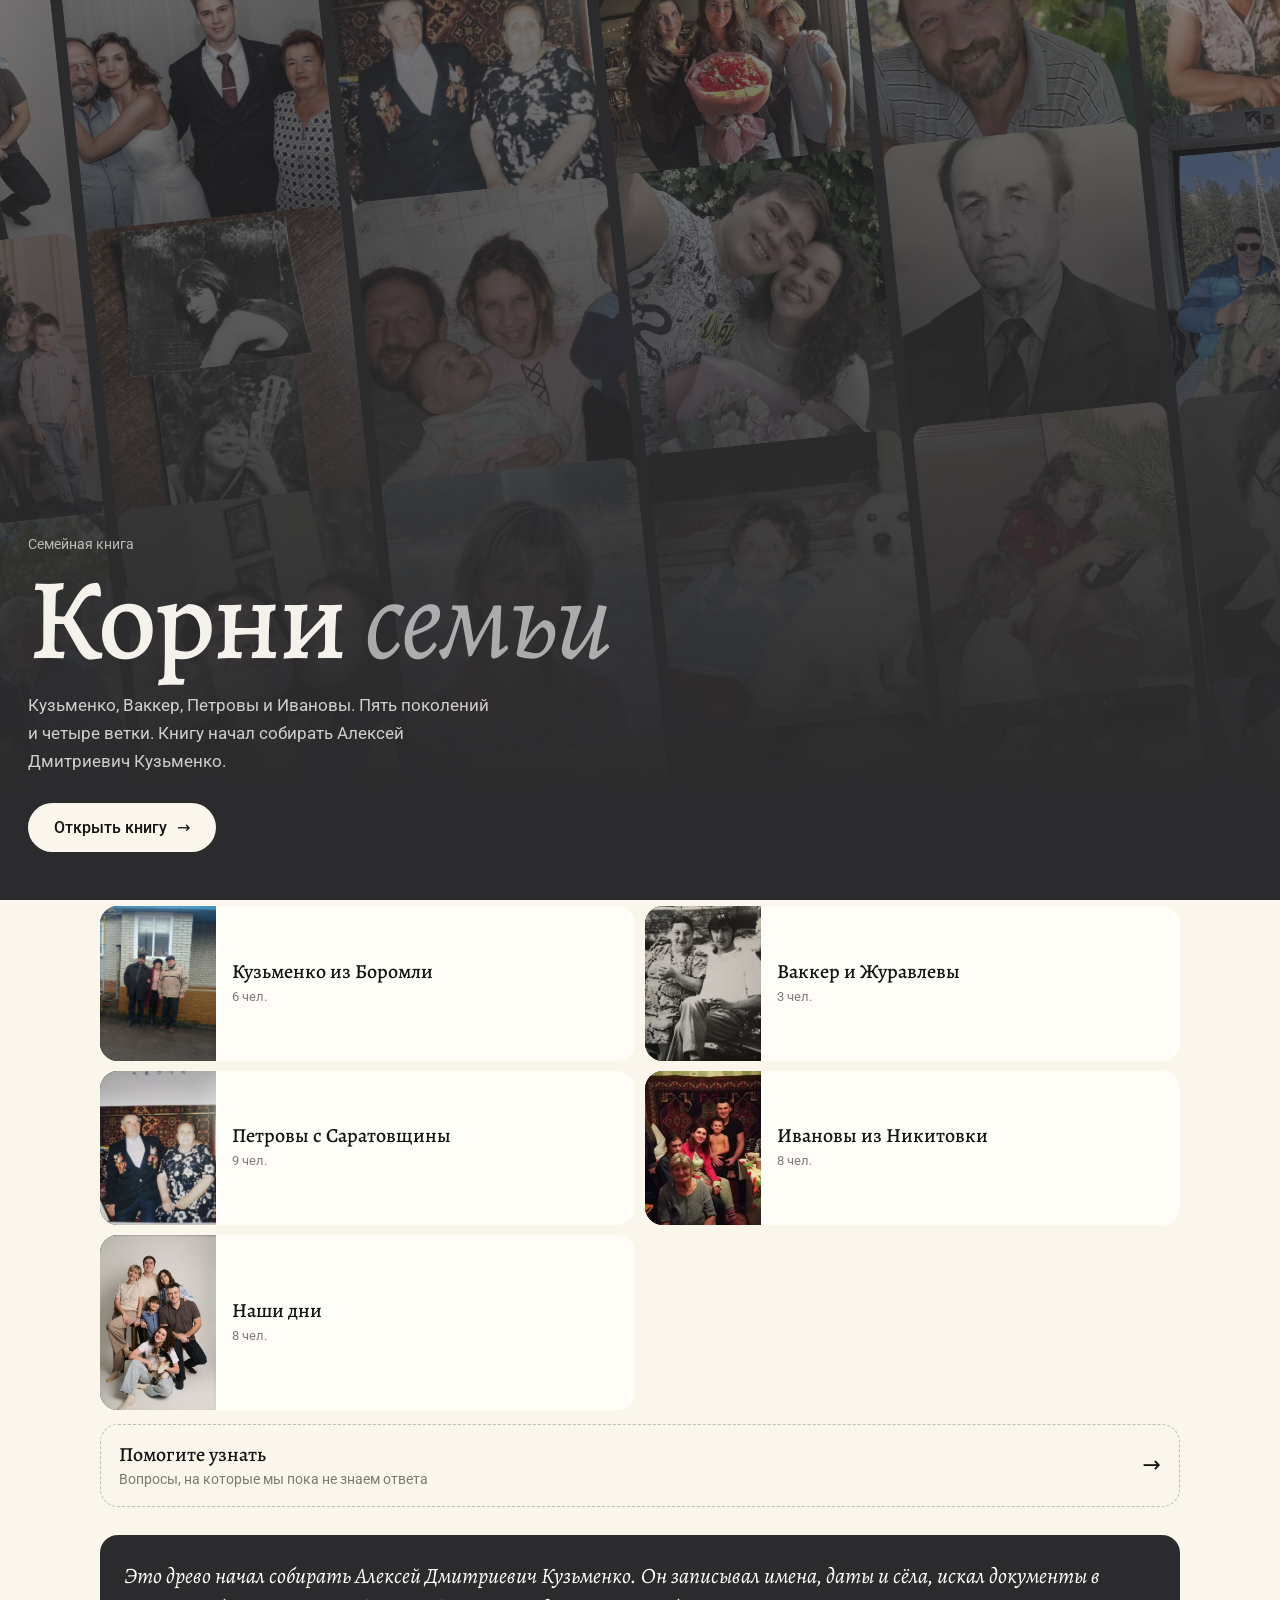
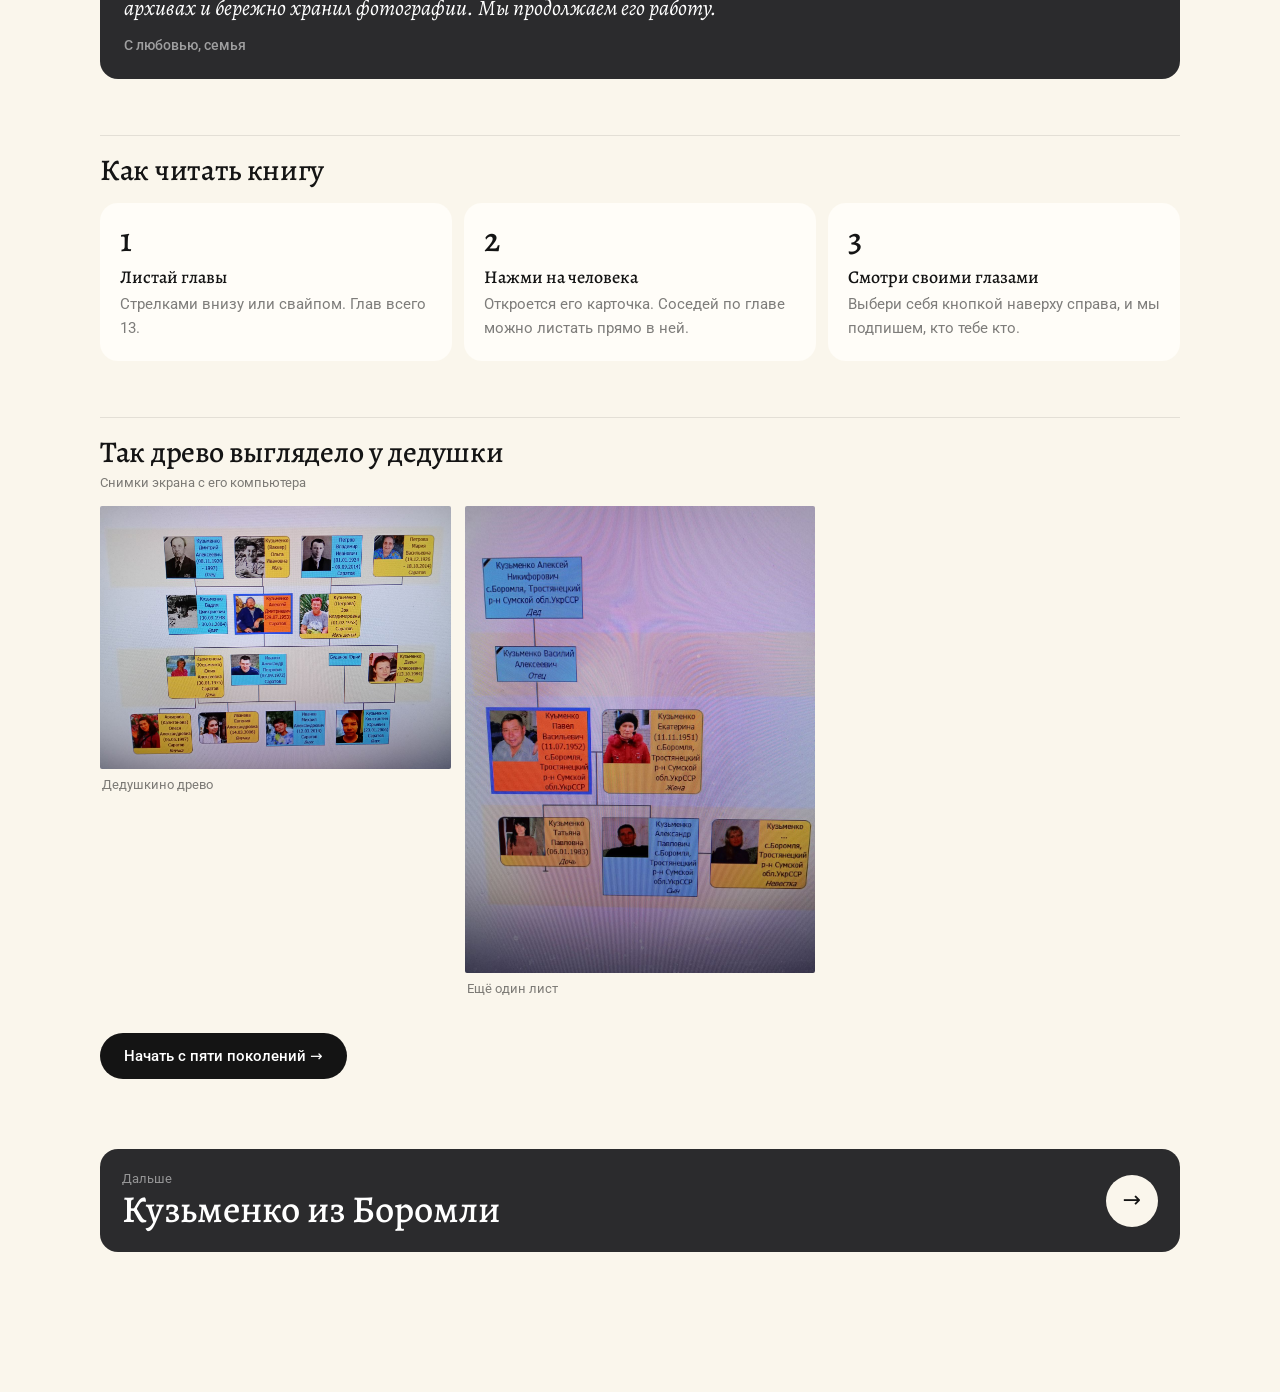
==== commit 8cea3ca8: "Фото с дачи и рыбалки, семья Мамот, работа и служба папы, ссылки из архивов Co-Authored-By: Claude O" ====
--- a/index.html
+++ b/index.html
@@ -699,24 +699,26 @@
   bio:["Мама Ольги Ивановны и бабушка дедушки Алексея. Фамилию Ваккер носила по мужу.", "Работала главным эпидемиологом Саратова.", "Мужа выслали на север, а Елизавета осталась.", "Дедушка Алексей сохранил о ней ссылки на «Дорогу памяти». Похоже, она прошла и войну."],
   ask:["Где и когда родилась?","Воевала ли она?"]},
  dmi:{l:"kuz",rel:"Военный врач, ветеран войны",gn:"Дмитрий",sn:"Кузьменко",nm:"Кузьменко Дмитрий Алексеевич",born:"08.11.1920",died:"05.12.1997, Саратов",place:"с. Боромля, Сумская обл.",photo:"photos/dmi.jpg",
-  bio:["Родился в 1920 году в казачьей Боромле.", "В сентябре 1940-го, ещё до войны, ушёл в армию и прослужил шестнадцать лет. Начинал красноармейцем, в начале войны был пулемётчиком. Служил в 24-й стрелковой бригаде и в 45-м пограничном отряде, прошёл войну.", "С 1942 по 1944 год учился и стал военным фельдшером. Фельдшером и прослужил до 1956 года, под конец старшим. В семье его так и вспоминают: военный врач.", "Служба водила семью по разным местам. В 1948 году в Ровно родился Вадим, потом переехали в Саратов, и там в 1953-м родился Алексей.", "Когда ушёл со службы, в 36 лет пошёл учиться. В 1961 году окончил Саратовский институт механизации сельского хозяйства и стал инженером-электриком.", "Жену звали Ольга Ивановна. В 1985 году его наградили орденом Отечественной войны II степени.", "Похоронен в Саратове на Еврейском кладбище. В той же ограде лежит Елена Семёновна Кузьменко (1925–1980). Кто она, мы пока не знаем. Интересно, что у Елизаветы Семёновны, мамы Ольги Ивановны, то же отчество."],
+  bio:["Родился в 1920 году в казачьей Боромле.", "В сентябре 1940-го, ещё до войны, ушёл в армию и прослужил шестнадцать лет. Начинал красноармейцем, в начале войны был пулемётчиком. Служил в 24-й стрелковой бригаде и в 45-м пограничном отряде, прошёл войну.", "С 1942 по 1944 год учился и стал военным фельдшером. Фельдшером и прослужил до 1956 года, под конец старшим, в звании старшего лейтенанта медицинской службы. В семье его так и вспоминают: военный врач.", "Служба водила семью по разным местам. В 1948 году в Ровно родился Вадим, потом переехали в Саратов, и там в 1953-м родился Алексей.", "Когда ушёл со службы, в 36 лет пошёл учиться. В 1961 году окончил Саратовский институт механизации сельского хозяйства и стал инженером-электриком.", "Жену звали Ольга Ивановна. В 1985 году его наградили орденом Отечественной войны II степени.", "Похоронен в Саратове на Еврейском кладбище. В той же ограде лежит Елена Семёновна Кузьменко (1925–1980). Кто она, мы пока не знаем. Интересно, что у Елизаветы Семёновны, мамы Ольги Ивановны, то же отчество."],
   tl:[["1920","родился в Боромле"],["1940","призван в армию, красноармеец"],["1941","пулемётчик"],["1944","военный фельдшер"],["1941–1945","война, медаль «За победу над Германией»"],["1948","в Ровно родился сын Вадим"],["1953","в Саратове родился сын Алексей"],["1955","медаль «За боевые заслуги»"],["1956","завершил службу старшим фельдшером"],["1961","диплом инженера-электрика"],["1985","орден Отечественной войны II степени"],["1997","умер в Саратове"]],
   ask:["Каким он был по характеру?","Где работал инженером-электриком?","Что рассказывал о войне?","Кто такая Елена Семёновна (1925–1980), похороненная рядом?"],
-  src:[["Память народа: карточка офицера","https://pamyat-naroda.ru/heroes/person-hero85184921/"],["Память народа: награды","https://pamyat-naroda.ru/heroes/person-hero82845228/"],["Место захоронения","https://toldot.com/life/cemetery/graves_107840.html"],["Елена Семёновна","https://toldot.com/life/cemetery/graves_107839.html"]]},
+  src:[["Память народа: карточка офицера","https://pamyat-naroda.ru/heroes/person-hero85184921/"],["Память народа: награды","https://pamyat-naroda.ru/heroes/person-hero82845228/"],["Место захоронения","https://toldot.com/life/cemetery/graves_107840.html"],["Елена Семёновна","https://toldot.com/life/cemetery/graves_107839.html"],["Подвиг народа: карточка, старший лейтенант медслужбы","https://podvignaroda.ru/?#id=1275905921&tab=navDetailManCard"],["Подвиг народа: орден 1985 года","https://podvignaroda.ru/?#id=1524608605&tab=navDetailManUbil"]]},
  olg:{l:"vak",rel:"Жена Дмитрия Кузьменко",mn:"Ваккер",gn:"Ольга",sn:"Кузьменко",nm:"Кузьменко Ольга Ивановна",died:"26.10.1981, Саратов",
   bio:["Жена Дмитрия Алексеевича, мама Вадима и Алексея. До замужества носила фамилию Ваккер.", "Работала стоматологом.", "Где и когда она родилась, пока неизвестно. Если у кого-то остались её документы или письма, они очень помогут."],
   ask:["Где и когда она родилась?","Как познакомилась с Дмитрием?","Каким человеком была?"]},
  vas:{l:"kuz",rel:"Брат Дмитрия Кузьменко",gn:"Василий",sn:"Кузьменко",nm:"Кузьменко Василий Алексеевич",place:"Боромля",bio:["Младший или старший брат Дмитрия, мы точно не знаем. Остался жить в Боромле, там же вырос его сын Павел."]},
- ivp:{l:"pet",rel:"Отец Владимира Петрова",gn:"Иван",sn:"Петров",nm:"Петров Иван",bio:["Отец Владимира и Анатолия. Его имя дошло до нас только в отчестве сыновей."],ask:["Годы жизни и откуда родом?","Кем работал?","Как звали его жену?"]},
- ana:{l:"pet",rel:"Брат Владимира Петрова",gn:"Анатолий",sn:"Петров",nm:"Петров Анатолий Иванович",bio:["Брат Владимира Ивановича. Был строителем, прорабом, жил в Монино. Там же жили их сёстры Таисия Ивановна и Валентина Ивановна.", "1 января 1952 года он прислал Володе и Марусе фото из Монино. На обороте написал: «Вспоминайте не тогда, когда смотрите, а смотрите тогда, когда вспоминаете». Эта подпись сохранилась."],ask:["Старше он был или младше Владимира?","Почему жил в Монино? Служил там?","Есть ли у него дети и внуки?"]},
+ ivp:{l:"pet",rel:"Отец Владимира Петрова",gn:"Иван",sn:"Мамот",nm:"Мамот Иван",bio:["Отец Владимира, Анатолия, Таисии и Валентины. Фамилия у семьи была Мамот. Жену звали Александра Пантелеевна."],ask:["Годы жизни и откуда родом?","Кем работал?"]},
+ ama:{l:"pet",rel:"Мать Владимира Петрова",gn:"Александра",sn:"Мамот",nm:"Мамот Александра Пантелеевна",born:"25.03.1903",bio:["Мама Владимира, Анатолия, Таисии и Валентины. Родилась 25 марта 1903 года. Для бабушки Зои она бабушка со стороны отца."],ask:["Откуда она родом?","Какой её помнят?"]},
+ ana:{l:"pet",rel:"Брат Владимира Петрова",gn:"Анатолий",sn:"Мамот",nm:"Мамот Анатолий Иванович",bio:["Брат Владимира Ивановича. Носил родовую фамилию Мамот. Был строителем, прорабом, жил в Монино.","Там же жили их сёстры. Таисия Ивановна Мамот выходила замуж несколько раз. Валентина Ивановна, урождённая Мамот, по мужу стала Горячевой.", "1 января 1952 года он прислал Володе и Марусе фото из Монино. На обороте написал: «Вспоминайте не тогда, когда смотрите, а смотрите тогда, когда вспоминаете». Эта подпись сохранилась."],src:[["Подвиг народа: возможно, это он. Мамот Анатолий Иванович, 1920 г. р., Черноморский флот, медаль «За боевые заслуги»","https://podvignaroda.ru/?#id=50082538&tab=navDetailManAward"]],
+  ask:["Старше он был или младше Владимира?","Почему жил в Монино? Служил там?","Есть ли у него дети и внуки?"]},
  vla:{l:"pet",rel:"Ветеран войны",gn:"Владимир",sn:"Петров",nm:"Петров Владимир Иванович",born:"01.01.1924",died:"09.09.2014",place:"с. Ново-Тепловка, Саратовская обл.",
-  bio:["Родился 1 января 1924 года в селе Ново-Тепловка Саратовской области.", "Окончил Симферопольское пулемётно-миномётное училище. В 1943-м ушёл на фронт: сначала миномётчиком в мотострелковом полку, потом радиотелеграфистом в артиллерийском.", "В 1944 году его ранило. До конца войны он пролежал в госпитале.", "Вернулся с орденом Красной Звезды и медалью «За отвагу». В 1985 году, к 40-летию Победы, его наградили орденом Отечественной войны I степени: эта запись есть в архиве «Подвиг народа». Правнучке Олесе он показывал свои шрамы с войны.", "После войны выучился на экономиста, у него было два высших образования. Его направили в Саратов заместителем управляющего банком, и семье дали квартиру на Стрелке. Потом он работал ревизором и ездил проверять банки по командировкам.", "Жену Марию в семье звали Маруся, а внуки звали бабушкой Маней.", "Был человеком, который не сдаётся. Если считал, что поступили несправедливо, садился писать: в суд, министру, Путину и Медведеву. Несколько лет добивался, чтобы машины, выданные ветеранам-инвалидам раньше, им отдали в собственность. И не только для себя, а для всех.", "Однажды дошёл до областного суда из-за 1620 рублей лишней платы за горячую воду. Деньги были не главное. Он доказывал, что расчёт был поддельный."],
+  bio:["Родился 1 января 1924 года в селе Ново-Тепловка Саратовской области.","Родился он в семье Мамот: так звали отца Ивана, маму Александру Пантелеевну, брата Анатолия и сестёр Таисию и Валентину. Фамилию Петров Владимир взял позже. Когда и почему, мы пока не знаем.", "Окончил Симферопольское пулемётно-миномётное училище. В 1943-м ушёл на фронт: сначала миномётчиком в мотострелковом полку, потом радиотелеграфистом в артиллерийском.", "В 1944 году его ранило. До конца войны он пролежал в госпитале.", "Вернулся с орденом Красной Звезды и медалью «За отвагу». В 1985 году, к 40-летию Победы, его наградили орденом Отечественной войны I степени: эта запись есть в архиве «Подвиг народа». Правнучке Олесе он показывал свои шрамы с войны.", "После войны выучился на экономиста, у него было два высших образования. Его направили в Саратов заместителем управляющего банком, и семье дали квартиру на Стрелке. Потом он работал ревизором и ездил проверять банки по командировкам.", "Жену Марию в семье звали Маруся, а внуки звали бабушкой Маней.", "Был человеком, который не сдаётся. Если считал, что поступили несправедливо, садился писать: в суд, министру, Путину и Медведеву. Несколько лет добивался, чтобы машины, выданные ветеранам-инвалидам раньше, им отдали в собственность. И не только для себя, а для всех.", "Однажды дошёл до областного суда из-за 1620 рублей лишней платы за горячую воду. Деньги были не главное. Он доказывал, что расчёт был поддельный."],
   tl:[["1924","Родился в Ново-Тепловке"],["1943","Призван в армию после пулемётно-миномётного училища"],["1944","Ранен, лечится в госпитале до конца войны"],["","Орден Красной Звезды, медаль «За отвагу»"],["1985","Орден Отечественной войны I степени"],["2014","Ушёл из жизни 9 сентября"]],
   stories:[["Показывал мне свои боевые ранения.","Олеся, правнучка"]],
   src:[["Подвиг народа: орден Отечественной войны I степени, 1985","https://podvignaroda.ru/?#id=1514384235&tab=navDetailManUbil"]],
-  ask:["Где хранятся его награды и удостоверения к ним?","Как он познакомился с Марией?"]},
+  ask:["Когда и почему он сменил фамилию Мамот на Петров?","Где хранятся его награды и удостоверения к ним?","Как он познакомился с Марией?"]},
  mar:{l:"pet",rel:"Жена Владимира Петрова",mn:"Балалаева",gn:"Мария",sn:"Петрова",nm:"Петрова Мария Васильевна",born:"19.12.1926",died:"18.10.2014, Саратов",place:"с. Братское, Балашовский р-н",
-  bio:["Родилась в 1926 году в селе Братское. В семье её звали бабушка Маня. Когда началась война, она была совсем девчонкой и работала на тракторах.", "Потом работала бухгалтером. С Владимиром вырастили сына Владимира и дочь Зою.", "Её мама Анна Фёдоровна Балалаева родилась 1 января 1901 года. Братья: Александр Васильевич Балалаев и Виктор Черкасов, он жил в Горьком."],
+  bio:["Родилась в 1926 году в селе Братское. В семье её звали бабушка Маня. Когда началась война, она была совсем девчонкой и работала на тракторах.", "Потом работала бухгалтером. С Владимиром вырастили сына Владимира и дочь Зою.", "Её мама Анна Фёдоровна Балалаева родилась 1 января 1901 года. Братья: Александр Васильевич Балалаев и Виктор Егорович Черкасов, он жил в Горьком."],
   ask:["Что она рассказывала про войну?","Как познакомилась с Владимиром?","Какой была бабушкой?"]},
  vvp:{l:"pet",rel:"Брат Зои Кузьменко",gn:"Владимир",sn:"Петров",nm:"Петров Владимир Владимирович",born:"28.11.1947",
   bio:["Старший брат бабушки Зои. Как и она, окончил технический институт и стал инженером-конструктором.", "Первая жена Лида, она тоже 1947 года. От этого брака у него сын Константин. Вторая жена Светлана."],
@@ -724,30 +726,31 @@
  svp:{l:"pet",rel:"Жена Владимира Петрова",gn:"Светлана",sn:"Петрова",nm:"Петрова Светлана",born:"25.12.1953",bio:["Жена Владимира Владимировича. По профессии библиотекарь."]},
  kvp:{l:"pet",rel:"Сын Владимира Петрова",gn:"Константин",sn:"Петров",nm:"Петров Константин Владимирович",born:"01.01.1973",bio:["Сын Владимира Владимировича и единственный двоюродный брат Юлии и Дарьи.", "Бабушка Зоя говорит о нём просто: хороший человек."]},
  olgi:{l:"iva",rel:"Мать Антонины Ивановой",gn:"Ольга",sn:"Ильинична",nm:"Ольга Ильинична",bio:["Мама бабушки Тони и прабабушка Олеси, Жени и Миши. Жила в деревне.", "Её фамилию и годы жизни мы пока не знаем. Об этом лучше всего спросить бабушку Тоню."],ask:["Её фамилия и годы жизни?","Откуда родом?"]},
- pav:{l:"kuz",rel:"Сын Василия Кузьменко",gn:"Павел",sn:"Кузьменко",nm:"Кузьменко Павел Васильевич",born:"11.07.1952",place:"Боромля",bio:["Сын Василия, двоюродный брат дедушки Алексея. Живёт в Боромле.", "С женой Екатериной вырастили детей Татьяну и Александра."]},
+ pav:{l:"kuz",rel:"Сын Василия Кузьменко",gn:"Павел",sn:"Кузьменко",nm:"Кузьменко Павел Васильевич",born:"11.07.1952",place:"Боромля",bio:["Сын Василия, двоюродный брат дедушки Алексея. Живёт в Боромле.", "Его жена Екатерина, урождённая Белаш, родилась 11 ноября 1951 года. Вместе вырастили дочь Татьяну, она родилась 6 января 1983 года, и сына Александра, его день рождения 30 января."]},
  vad:{l:"kuz",rel:"Сын Дмитрия и Ольги",gn:"Вадим",sn:"Кузьменко",nm:"Кузьменко Вадим Дмитриевич",born:"30.09.1948",died:"30.01.2004, Саратов",place:"г. Ровно",bio:["Старший брат дедушки Алексея. Родился в 1948 году в Ровно, где тогда служил отец.", "Потом жил в Саратове. Не стало его в январе 2004 года."]},
  ale:{l:"kuz",rel:"Начал собирать это древо",gn:"Алексей",sn:"Кузьменко",nm:"Кузьменко Алексей Дмитриевич",born:"29.07.1953",place:"Саратов",
   bio:["Родился в Саратове в 1953 году, младший сын Дмитрия и Ольги. Учился в школе № 67, отслужил в армии, а в 1983 году окончил машиностроительный факультет политеха.", "С Зоей они вместе с восемнадцати лет. Она ждала его из армии, и они писали друг другу письма. Эти письма сохранились. Поженились 15 октября.", "С 1975 года работал на СЭПО: инженером-конструктором, потом начальником технологического бюро. Писал инструкции. Там же работала и Зоя.", "В 1979 году получил звание «Донор СССР» первой степени, а в 1987-м «Лучший по профессии». В 1989 году перешёл в рабочие, а потом освоил электроэрозионный станок.", "Вывести его из себя было почти невозможно, хотя желающих, наверное, хватало. Он знал ответ почти на любой вопрос, а на любой случай у него был анекдот.", "Был душой компании. С Зоей они всё время ездили к друзьям на дачи, а там пели и танцевали.", "Обожал The Beatles и старый рок. На его компьютере лежали Creedence, Deep Purple, Eagles, Queen, Pink Floyd и Scorpions.", "Любил рыбалку. Его удочками теперь рыбачит внук Миша.", "Много читал. И не пропускал «Свою игру» на НТВ: выпуски даже сохранял у себя на компьютере.", "Это он оцифровал семейные кассеты и начал собирать древо. Искал отца в военных архивах, записывал имена и даты, хранил фото родных из Саратова и Боромли. Эта книга продолжает его работу."],
-  tl:[["1953","родился в Саратове"],["1961–1968","школа № 67"],["1971","в 18 лет ушёл в армию, письма с Зоей"],["1983","окончил СПИ"],["1975","инженер-конструктор на СЭПО"],["1979","«Донор СССР» I степени"],["1984","начальник технологического бюро"],["1987","«Лучший по профессии»"],["2023","70-летие на даче"]],
+  tl:[["1953","родился в Саратове"],["1961–1968","школа № 67"],["1971","в 18 лет ушёл в армию, письма с Зоей"],["1983","окончил СПИ"],["1975","инженер-конструктор на СЭПО"],["1979","«Донор СССР» I степени"],["1984","начальник технологического бюро"],["1987","«Лучший по профессии»"],["1989","Перешёл в слесари-инструментальщики"],["1990","Электроэрозионист в 40-м цехе"],["2023","70-летие на даче"]],
   stories:[["Бабушка с дедушкой часто брали меня с собой в гости и на дачи к друзьям. Там всегда были музыка, танцы и веселье.","Олеся, внучка"]],
   ask:["Где служил в армии? На фото он в форме, ему 18.","Может, кто-то помнит его любимые шутки и анекдоты?","Его любимые словечки и песни?","Какие истории рассказывал про работу на СЭПО?"]},
  zoy:{l:"pet",rel:"Жена Алексея Кузьменко",mn:"Петрова",gn:"Зоя",sn:"Кузьменко",nm:"Кузьменко Зоя Владимировна",born:"01.02.1953",place:"с. Святославка, Саратовская обл.",
-  bio:["Родилась в 1953 году в селе Святославка, в семье Владимира и Марии Петровых.", "С Алексеем они вместе с восемнадцати лет. Она ждала его из армии, и они писали друг другу письма. Письма она сохранила.", "Поженились 15 октября. Потом в этот же день, 15 октября, поженятся их дочь Юлия и Александр.", "Работала инженером на СЭПО, как и Алексей. Ездила в командировки в Ленинград и там дважды по месяцу жила у дальней родственницы Зинаиды. Ей было за восемьдесят, она пережила блокаду и всё ещё ухаживала за стариками в доме престарелых.", "Её старший брат Владимир Владимирович Петров родился в 1947 году. Он инженер-конструктор. Его сын Константин Владимирович, 1973 года рождения, единственный двоюродный брат Юлии и Дарьи."],
+  bio:["Родилась в 1953 году в селе Святославка, в семье Владимира и Марии Петровых.", "С Алексеем они вместе с восемнадцати лет. Она ждала его из армии, и они писали друг другу письма. Письма она сохранила.", "Поженились 15 октября. Потом в этот же день, 15 октября, поженятся их дочь Юлия и Александр.", "В детстве дружила с троюродной сестрой Таней Шварц. Таня закончила музыкальную школу, а её папа-немец привёз ей из Германии маленькое старинное фортепиано. Пока взрослые пели под гитару, девчонки играли вместе.","Работала инженером на СЭПО, как и Алексей. Ездила в командировки в Ленинград и там дважды по месяцу жила у дальней родственницы Зинаиды. Ей было за восемьдесят, она пережила блокаду и всё ещё ухаживала за стариками в доме престарелых.", "Её старший брат Владимир Владимирович Петров родился в 1947 году. Он инженер-конструктор. Его сын Константин Владимирович, 1973 года рождения, единственный двоюродный брат Юлии и Дарьи."],
   ask:["Детство в Святославке?","В каком году поженились с Алексеем?","Как познакомилась с Алексеем?","Можно ли сфотографировать армейские письма?"]},
  pet:{l:"iva",rel:"Отец Александра Иванова",gn:"Пётр",sn:"Иванов",nm:"Иванов Пётр",bio:["Папа Александра и Татьяны. Его не стало рано, Саше было всего шесть лет.", "Отчество, годы жизни и его фото мы пока ищем."],ask:["Отчество и годы жизни?","Откуда родом, кем работал?","Есть ли его фотографии?"]},
- ant:{l:"iva",rel:"Мать Александра Иванова",mn:"Пастернак",gn:"Антонина",sn:"Иванова",nm:"Иванова Антонина",bio:["Мама Александра и Татьяны. Мужа она потеряла рано и растила детей одна.", "До сих пор живёт в Никитовке, в своём доме. Внуки ездят к ней в гости."],stories:[["Мы с бабушкой часто ходили в сад за земляникой. У неё жил мой любимый пёс Шарик, а ещё у меня была ручная курица Ряба.","Олеся, внучка"],["У деревни течёт речка Мокрый Карачан. Папа ловил там рыбу сетями, а мы бегали смотреть на улов.","Олеся, внучка"]],ask:["Отчество и годы жизни?","Кем работала?"]},
+ ant:{l:"iva",rel:"Мать Александра Иванова",mn:"Пастернак",gn:"Антонина",sn:"Иванова",nm:"Иванова Антонина",bio:["Мама Александра и Татьяны. Родилась в 1939 году. Мужа она потеряла рано и растила детей одна.", "До сих пор живёт в Никитовке, в своём доме. Внуки ездят к ней в гости."],stories:[["Мы с бабушкой часто ходили в сад за земляникой. У неё жил мой любимый пёс Шарик, а ещё у меня была ручная курица Ряба.","Олеся, внучка"],["У деревни течёт речка Мокрый Карачан. Папа ловил там рыбу сетями, а мы бегали смотреть на улов.","Олеся, внучка"]],ask:["Отчество и точная дата рождения?","Кем работала?"]},
  yul:{l:"kuz",rel:"Дочь Алексея и Зои",mn:"Кузьменко",gn:"Юлия",sn:"Капитонова",nm:"Капитонова Юлия Алексеевна",born:"30.01.1975",place:"Саратов",
   bio:["Родилась в Саратове, старшая дочь Алексея и Зои.", "Первая работа случилась в шестнадцать: в 1991 году её взяли ученицей продавца продуктов в саратовское ТОО «Дзинтарс». С 1992 по 1996 год училась на факультете физкультуры Саратовского педагогического института.","Сразу после диплома, в сентябре 1996-го, пришла преподавать физкультуру в сельхозакадемию имени Вавилова, будущий Аграрный университет. С 2000 года старший преподаватель. Там же вела аэробику и проработала до 2009 года.", "Очень любит животных. Лет десять назад попробовала стричь собак, и получилось так хорошо, что теперь у неё своё дело, «Kapitonova grooming». Собаки уходят от неё красавцами.", "С Сашей познакомились в общей компании и поженились 15 октября 2004 года, в тот же день, что когда-то её родители. Вместе вырастили Олесю, Женю и Мишу."],
   tl:[["1991","Первая работа: ученица продавца в ТОО «Дзинтарс»"],["1992","Поступила на факультет физкультуры пединститута"],["1996","Диплом. Преподаёт физкультуру в сельхозакадемии имени Вавилова"],["2000","Старший преподаватель"],["2004","Свадьба с Александром, 15 октября"]],
   ask:["Какие истории про детство с родителями?"]},
  dar:{l:"kuz",rel:"Дочь Алексея и Зои",gn:"Дарья",sn:"Кузьменко",nm:"Кузьменко Дарья Алексеевна",born:"13.10.1984",place:"Саратов",bio:["Младшая дочь Алексея и Зои. Мама Кости."]},
- tat:{l:"iva",rel:"Сестра Александра Петровича",mn:"Иванова",gn:"Татьяна",sn:"Мухина",nm:"Мухина Татьяна Петровна",bio:["Сестра Александра, дочь Петра и Антонины.", "После учёбы её распределили в Ульяновск. Там она встретила Николая и осталась насовсем. У них двое детей, Света и Ваня."],ask:["Дата рождения?","Где училась и кем работает?","Какие истории она помнит про Никитовку и родителей?"]},
+ tat:{l:"iva",rel:"Сестра Александра Петровича",mn:"Иванова",gn:"Татьяна",sn:"Мухина",nm:"Мухина Татьяна Петровна",bio:["Сестра Александра, дочь Петра и Антонины. Родилась в 1968 году.", "После учёбы её распределили в Ульяновск. Там она встретила Николая и осталась насовсем. У них двое детей, Света и Ваня."],ask:["Точная дата рождения?","Где училась и кем работает?","Какие истории она помнит про Никитовку и родителей?"]},
  kol:{l:"iva",rel:"Муж Татьяны",gn:"Николай",sn:"Мухин",nm:"Мухин Николай",bio:["Муж Татьяны. Они познакомились в Ульяновске и живут там до сих пор.", "Папа Светы и Вани. На старых фото он на крыльце бабушкиного дома в Никитовке рядом с Сашей."],ask:["Отчество и откуда родом?"]},
  sve:{l:"iva",rel:"Дочь Татьяны и Николая",gn:"Светлана",sn:"Мухина",nm:"Мухина Светлана Николаевна",bio:["Дочь Татьяны и Николая. Выросла в Ульяновске.", "В детстве приезжала к бабушке Тоне в Никитовку. На старых фото она там вместе с маленькой Олесей."],ask:["Год рождения и чем занимается?","Фамилия по мужу, если вышла замуж?"]},
  ivn:{l:"iva",rel:"Сын Татьяны и Николая",gn:"Иван",sn:"Мухин",nm:"Мухин Иван Николаевич",bio:["Сын Татьяны и Николая. Вырос в Ульяновске.", "В детстве приезжал к бабушке Тоне в Никитовку, на старых фото он ещё подросток."],ask:["Год рождения и чем занимается?"]},
- iva:{l:"iva",rel:"Муж Юлии",gn:"Александр",sn:"Иванов",nm:"Иванов Александр Петрович",born:"07.09.1972",place:"д. Никитовка, Воронежская обл.",
-  bio:["Саша вырос в Никитовке, рядом с мамой Тоней и бабушкой Ольгой. Отца не стало рано, и мама поднимала их с Таней одна.", "В армии водил БТР-80, гвардии рядовой. Потом учился на учителя физкультуры, и спорт так и остался с ним.", "Работал в снабжении, потом торговым представителем, потом специалистом по маркетингу.", "Летом в деревне ставил сети на Мокром Карачане. На фото он то на крыше, то прыгает в речку. Сидеть без дела не умеет.", "С Юлей познакомились в общей компании, поженились 15 октября, в один день с её родителями. Папа Олеси, Жени и Миши.", "День рождения у него 7 сентября, так его всегда и празднуют. А вот в документах записано 9-е. Откуда взялись эти два дня, знает, наверное, только бабушка Тоня."],
-  ask:["Где и в каком году служил?","Какие истории из армии рассказывает?"]},
+ iva:{l:"iva",rel:"Муж Юлии",gn:"Александр",sn:"Иванов",nm:"Иванов Александр Петрович",born:"07.09.1972",place:"д. Никитовка, Терновский р-н, Воронежская обл.",
+  bio:["Саша вырос в Никитовке, рядом с мамой Тоней и бабушкой Ольгой. Отца не стало рано, и мама поднимала их с Таней одна.", "В 1990 году его призвали в армию из Терновского района. Сначала был пулемётчиком, потом водителем и старшим водителем: водил БТР-80, гвардии рядовой. Отслужил в 1992-м. Потом учился на учителя физкультуры, и спорт так и остался с ним.", "В 2002 году был начальником отдела снабжения. С 2006-го работал торговым представителем, в том числе в «САН ИнБев». С 2008 года специалист по маркетингу в Поволжской подшипниковой корпорации.", "Летом в деревне ставил сети на Мокром Карачане. На фото он то на крыше, то прыгает в речку. Сидеть без дела не умеет.", "С Юлей познакомились в общей компании, поженились 15 октября 2004 года, в один день с её родителями. Папа Олеси, Жени и Миши.", "День рождения у него 7 сентября, так его всегда и празднуют. А вот в документах записано 9-е. Откуда взялись эти два дня, знает, наверное, только бабушка Тоня."],
+  tl:[["1972","Родился в Никитовке"],["1990","Призван в армию, пулемётчик"],["1992","Старший водитель БТР-80, демобилизация"],["2002","Начальник отдела снабжения"],["2004","Свадьба с Юлей, 15 октября"],["2006","Торговый представитель"],["2008","Специалист по маркетингу"]],
+  ask:["Какие истории из армии рассказывает?"]},
  ole:{l:"me",rel:"Собирает это древо",gn:"Олеся",sn:"Архарова",nm:"Архарова Олеся Александровна",born:"06.05.1997",place:"Саратов",me:1,
   bio:["Старшая дочь Юлии и Александра. Ходила в садик «Рябинушка», училась в лицее № 36, потом в колледже «Ирбис» и в СГТУ.", "Монтирует рекламные ролики и занимается дизайном.", "С Лёшей познакомились в 2016 году, когда работали в ресторане «Узбечка». Поженились 5 июня 2021 года.", "Продолжает собирать дедушкино древо. Эту книгу, например."],
   tl:[["1997","родилась в Саратове"],["","лицей № 36, колледж «Ирбис», СГТУ"],["2016","познакомилась с Алексеем"],["2017","съехались"],["2021","свадьба, 5 июня"]]},
@@ -773,16 +776,16 @@
 };
 const PMAP={ale:["sepo"],zoy:["sva","sepo"],aln:["bor"],vas:["bor"],pav:["bor"],dmi:["bor","rov"],vad:["rov"],olg:["vak"],ivv:["vak"],mar:["bra"],vla:["nte"],iva:["nik"]};
 
-const POS={aln:[1,0],ivv:[3,0],zhe:[4,0],ivp:[5.6,0],ana:[4,1],
+const POS={aln:[1,0],ivv:[3,0],zhe:[4,0],ivp:[5.2,0],ama:[6.4,0],ana:[4,1],
  vas:[0,1],dmi:[2,1],olg:[3,1],vla:[5,1],mar:[6,1],olgi:[7,1],
  pav:[0,2],vad:[1,2],ale:[2,2],zoy:[3,2],svp:[4,2],vvp:[5,2],pet:[6,2],ant:[7,2],
  dar:[2,3],yul:[3,3],iva:[4,3],tat:[6,3],kol:[7,3],kvp:[5,3],
  kos:[2,4],zhen:[3,4],mis:[4,4],ole:[5,4],alx:[6,4],sve:[7,4],ivn:[8,4]};
 const FAM=[ /* parents (1 or 2) -> children */
- [["aln"],["vas","dmi"]],[["ivv","zhe"],["olg"]],[["dmi","olg"],["vad","ale"]],[["vla","mar"],["zoy","vvp"]],[["vvp"],["kvp"]],[["ivp"],["vla","ana"]],
+ [["aln"],["vas","dmi"]],[["ivv","zhe"],["olg"]],[["dmi","olg"],["vad","ale"]],[["vla","mar"],["zoy","vvp"]],[["vvp"],["kvp"]],[["ivp","ama"],["vla","ana"]],
  [["olgi"],["ant"]],[["vas"],["pav"]],[["ale","zoy"],["dar","yul"]],[["pet","ant"],["iva","tat"]],
  [["yul","iva"],["zhen","mis","ole"]],[["dar"],["kos"]],[["tat","kol"],["sve","ivn"]]];
-const COUPLES=[["ivv","zhe"],["dmi","olg"],["vla","mar"],["ale","zoy"],["pet","ant"],["yul","iva"],["ole","alx"],["tat","kol"],["svp","vvp"]];
+const COUPLES=[["ivp","ama"],["ivv","zhe"],["dmi","olg"],["vla","mar"],["ale","zoy"],["pet","ant"],["yul","iva"],["ole","alx"],["tat","kol"],["svp","vvp"]];
 
 const WORLD={"type":"Topology","objects":{"countries":{"type":"GeometryCollection","geometries":[{"type":"Polygon","arcs":[[0,1,2,3]],"id":"716","properties":{"name":"Zimbabwe"}},{"type":"Polygon","arcs":[[-3,4,5,6,7,8,9]],"id":"894","properties":{"name":"Zambia"}},{"type":"MultiPolygon","arcs":[[[10,11,12]],[[13]],[[14]],[[15]],[[16]]],"id":"887","properties":{"name":"Yemen"}},{"type":"MultiPolygon","arcs":[[[17]],[[18,19,20,21]],[[22]],[[23]],[[24]],[[25]],[[26]],[[27]]],"id":"704","properties":{"name":"Vietnam"}},{"type":"MultiPolygon","arcs":[[[28]],[[29]],[[30]],[[31]],[[32,33,34,35]]],"id":"862","properties":{"name":"Venezuela"}},{"type":"Polygon","arcs":[[36]],"id":"336","properties":{"name":"Vatican"}},{"type":"MultiPolygon","arcs":[[[37]],[[38]],[[39]],[[40]],[[41]],[[42]],[[43]],[[44]],[[45]],[[46]],[[47]],[[48]],[[49]],[[50]]],"id":"548","properties":{"name":"Vanuatu"}},{"type":"MultiPolygon","arcs":[[[51,52,53,54,55],[56]],[[57]],[[58]]],"id":"860","properties":{"name":"Uzbekistan"}},{"type":"Polygon","arcs":[[59,60,61]],"id":"858","properties":{"name":"Uruguay"}},{"type":"MultiPolygon","arcs":[[[62]],[[63]],[[64]],[[65]],[[66]]],"id":"583","properties":{"name":"Micronesia"}},{"type":"MultiPolygon","arcs":[[[67]],[[68]],[[69]],[[70]],[[71]]],"id":"584","properties":{"name":"Marshall Is."}},{"type":"MultiPolygon","arcs":[[[72]],[[73]],[[74]],[[75]],[[76]],[[77]]],"id":"580","properties":{"name":"N. Mariana Is."}},{"type":"MultiPolygon","arcs":[[[78]],[[79]],[[80]]],"id":"850","properties":{"name":"U.S. Virgin Is."}},{"type":"Polygon","arcs":[[81]],"id":"316","properties":{"name":"Guam"}},{"type":"Polygon","arcs":[[82]],"id":"016","properties":{"name":"American Samoa"}},{"type":"MultiPolygon","arcs":[[[83]],[[84]],[[85]]],"id":"630","properties":{"name":"Puerto Rico"}},{"type":"MultiPolygon","arcs":[[[86]],[[87]],[[88]],[[89]],[[90]],[[91]],[[92]],[[93]],[[94]],[[95]],[[96]],[[97]],[[98]],[[99]],[[100]],[[101]],[[102,103,104,105]],[[106]],[[107]],[[108]],[[109]],[[110]],[[111]],[[112]],[[113]],[[114]],[[115]],[[116]],[[117]],[[118]],[[119]],[[120]],[[121]],[[122]],[[123]],[[124]],[[125]],[[126]],[[127]],[[128]],[[129]],[[130]],[[131]],[[132]],[[133]],[[134]],[[135]],[[136]],[[137]],[[138]],[[139]],[[140]],[[141]],[[142]],[[143]],[[144]],[[145]],[[146]],[[147]],[[148]],[[149]],[[150]],[[151]],[[152]],[[153]],[[154]],[[155]],[[156]],[[157]],[[158]],[[159]],[[160]],[[161]],[[162]],[[163]],[[164,165,166,167,168]],[[169]],[[170]],[[171]],[[172]],[[173]],[[174]],[[175]],[[176]],[[177]],[[178]],[[179]],[[180]],[[181]],[[182]],[[183]],[[184]],[[185]],[[186]],[[187]],[[188]],[[189]],[[190]],[[191]],[[192]],[[193]],[[194]],[[195]],[[196]],[[197]],[[198]],[[199]],[[200]],[[201]],[[202]],[[203]],[[204]],[[205]],[[206]],[[207]],[[208]],[[209]],[[210]],[[211]],[[212]],[[213]],[[214]],[[215]],[[216]],[[217]],[[218]],[[219]]],"id":"840","properties":{"name":"United States of America"}},{"type":"MultiPolygon","arcs":[[[220]],[[221]]],"id":"239","properties":{"name":"S. Geo. and the Is."}},{"type":"Polygon","arcs":[[222]],"id":"086","properties":{"name":"Br. Indian Ocean Ter."}},{"type":"MultiPolygon","arcs":[[[223]],[[224]]],"id":"654","properties":{"name":"Saint Helena"}},{"type":"Polygon","arcs":[[225]],"id":"612","properties":{"name":"Pitcairn Is."}},{"type":"Polygon","arcs":[[226]],"id":"660","properties":{"name":"Anguilla"}},{"type":"MultiPolygon","arcs":[[[227]],[[228]],[[229]],[[230]],[[231]],[[232]]],"id":"238","properties":{"name":"Falkland Is."}},{"type":"MultiPolygon","arcs":[[[233]],[[234]],[[235]]],"id":"136","properties":{"name":"Cayman Is."}},{"type":"Polygon","arcs":[[236]],"id":"060","properties":{"name":"Bermuda"}},{"type":"MultiPolygon","arcs":[[[237]],[[238]],[[239]]],"id":"092","properties":{"name":"British Virgin Is."}},{"type":"MultiPolygon","arcs":[[[240]],[[241]],[[242]]],"id":"796","properties":{"name":"Turks and Caicos Is."}},{"type":"Polygon","arcs":[[243]],"id":"500","properties":{"name":"Montserrat"}},{"type":"Polygon","arcs":[[244]],"id":"832","properties":{"name":"Jersey"}},{"type":"Polygon","arcs":[[245]],"id":"831","properties":{"name":"Guernsey"}},{"type":"Polygon","arcs":[[246]],"id":"833","properties":{"name":"Isle of Man"}},{"type":"MultiPolygon","arcs":[[[247]],[[248]],[[249]],[[250]],[[251]],[[252]],[[253]],[[254]],[[255]],[[256]],[[257]],[[258]],[[259]],[[260]],[[261]],[[262]],[[263]],[[264]],[[265]],[[266]],[[267]],[[268,269]],[[270]]],"id":"826","properties":{"name":"United Kingdom"}},{"type":"MultiPolygon","arcs":[[[271,272,273,274,275],[276]],[[277]],[[278]],[[279]],[[280]]],"id":"784","properties":{"name":"United Arab Emirates"}},{"type":"MultiPolygon","arcs":[[[281,282,283,284,285,286,287,288,289,290,291]],[[292]]],"id":"804","properties":{"name":"Ukraine"}},{"type":"Polygon","arcs":[[293,294,295,296,297]],"id":"800","properties":{"name":"Uganda"}},{"type":"MultiPolygon","arcs":[[[298]],[[-55,299,300,301,302]]],"id":"795","properties":{"name":"Turkmenistan"}},{"type":"MultiPolygon","arcs":[[[303]],[[304,305,306,307,308,309,310]],[[311,312,313]]],"id":"792","properties":{"name":"Turkey"}},{"type":"MultiPolygon","arcs":[[[314,315,316]],[[317]],[[318]]],"id":"788","properties":{"name":"Tunisia"}},{"type":"MultiPolygon","arcs":[[[319]],[[320]]],"id":"780","properties":{"name":"Trinidad and Tobago"}},{"type":"MultiPolygon","arcs":[[[321]],[[322]],[[323]]],"id":"776","properties":{"name":"Tonga"}},{"type":"Polygon","arcs":[[324,325,326,327]],"id":"768","properties":{"name":"Togo"}},{"type":"MultiPolygon","arcs":[[[328]],[[329,330]],[[331,332]]],"id":"626","properties":{"name":"Timor-Leste"}},{"type":"MultiPolygon","arcs":[[[333]],[[334]],[[335]],[[336,337,338,339,340,341]],[[342]],[[343]],[[344]],[[345]],[[346]],[[347]]],"id":"764","properties":{"name":"Thailand"}},{"type":"MultiPolygon","arcs":[[[348]],[[349]],[[-8,350,351,352,-294,353,354,355,356]],[[357]]],"id":"834","properties":{"name":"Tanzania"}},{"type":"MultiPolygon","arcs":[[[-53,358,359,360]],[[-57]],[[361]]],"id":"762","properties":{"name":"Tajikistan"}},{"type":"MultiPolygon","arcs":[[[362]],[[363]]],"id":"158","properties":{"name":"Taiwan"}},{"type":"Polygon","arcs":[[-310,364,365,366,367,368]],"id":"760","properties":{"name":"Syria"}},{"type":"Polygon","arcs":[[369,370,371,372,373,374]],"id":"756","properties":{"name":"Switzerland"}},{"type":"MultiPolygon","arcs":[[[375]],[[376]],[[377,378,379]],[[380]],[[381]],[[382]]],"id":"752","properties":{"name":"Sweden"}},{"type":"Polygon","arcs":[[383,384]],"id":"748","properties":{"name":"eSwatini"}},{"type":"Polygon","arcs":[[385,386,387,388]],"id":"740","properties":{"name":"Suriname"}},{"type":"Polygon","arcs":[[-297,389,390,391,392,393]],"id":"728","properties":{"name":"S. Sudan"}},{"type":"Polygon","arcs":[[-392,394,395,396,397,398,399,400]],"id":"729","properties":{"name":"Sudan"}},{"type":"MultiPolygon","arcs":[[[401]],[[402]],[[403]]],"id":"144","properties":{"name":"Sri Lanka"}},{"type":"MultiPolygon","arcs":[[[404]],[[405]],[[406]],[[407]],[[408,409,410,411,412,413]],[[414]],[[415]],[[416]],[[417]],[[418]],[[419]],[[420]]],"id":"724","properties":{"name":"Spain"}},{"type":"MultiPolygon","arcs":[[[421,422]],[[423]],[[424]],[[425]],[[426]],[[427]],[[428]],[[429]],[[430]],[[431]],[[432]]],"id":"410","properties":{"name":"South Korea"}},{"type":"MultiPolygon","arcs":[[[-1,433,-385,434,435,436,437],[438]],[[439]]],"id":"710","properties":{"name":"South Africa"}},{"type":"Polygon","arcs":[[440,441,442,443]],"id":"706","properties":{"name":"Somalia"}},{"type":"Polygon","arcs":[[-443,444,445,446]],"properties":{"name":"Somaliland"}},{"type":"MultiPolygon","arcs":[[[447]],[[448]],[[449]],[[450]],[[451]],[[452]],[[453]],[[454]],[[455]],[[456]],[[457]],[[458]],[[459]],[[460]],[[461]],[[462]],[[463]],[[464]],[[465]],[[466]],[[467]]],"id":"090","properties":{"name":"Solomon Is."}},{"type":"Polygon","arcs":[[-289,468,469,470,471]],"id":"703","properties":{"name":"Slovakia"}},{"type":"Polygon","arcs":[[472,473,474,475,476]],"id":"705","properties":{"name":"Slovenia"}},{"type":"Polygon","arcs":[[477]],"id":"702","properties":{"name":"Singapore"}},{"type":"MultiPolygon","arcs":[[[478,479,480]],[[481]]],"id":"694","properties":{"name":"Sierra Leone"}},{"type":"Polygon","arcs":[[482]],"id":"690","properties":{"name":"Seychelles"}},{"type":"Polygon","arcs":[[483,484,485,486,487,488,489,490]],"id":"688","properties":{"name":"Serbia"}},{"type":"Polygon","arcs":[[491,492,493,494,495,496,497]],"id":"686","properties":{"name":"Senegal"}},{"type":"MultiPolygon","arcs":[[[498]],[[499]],[[-12,500,501,502,503,504,505,506,-274,507]],[[508]]],"id":"682","properties":{"name":"Saudi Arabia"}},{"type":"MultiPolygon","arcs":[[[509]],[[510]]],"id":"678","properties":{"name":"São Tomé and Principe"}},{"type":"Polygon","arcs":[[511]],"id":"674","properties":{"name":"San Marino"}},{"type":"MultiPolygon","arcs":[[[512]],[[513]]],"id":"882","properties":{"name":"Samoa"}},{"type":"MultiPolygon","arcs":[[[514]],[[515]],[[516]]],"id":"670","properties":{"name":"St. Vin. and Gren."}},{"type":"Polygon","arcs":[[517]],"id":"662","properties":{"name":"Saint Lucia"}},{"type":"MultiPolygon","arcs":[[[518]],[[519]]],"id":"659","properties":{"name":"St. Kitts and Nevis"}},{"type":"Polygon","arcs":[[-295,-353,520,521]],"id":"646","properties":{"name":"Rwanda"}},{"type":"MultiPolygon","arcs":[[[522]],[[523]],[[524]],[[525]],[[526]],[[527]],[[528]],[[529]],[[530]],[[531]],[[532]],[[533]],[[534]],[[535]],[[536]],[[537]],[[538]],[[539,540,541,542,543,544,545,546,547,-292,548,549,550,551,552,553,554]],[[555]],[[556]],[[557]],[[558]],[[559]],[[560]],[[561]],[[562]],[[563]],[[564]],[[565]],[[566]],[[567]],[[568]],[[569]],[[570]],[[571]],[[572]],[[573]],[[574]],[[575]],[[576]],[[577]],[[578]],[[579]],[[580]],[[581]],[[582]],[[583]],[[584]],[[585]],[[586]],[[587]],[[588]],[[589]],[[590]],[[591]],[[592]],[[593]],[[594]],[[595]],[[596]],[[597]],[[598]],[[599]],[[600]],[[601]],[[602]],[[603]],[[604]],[[605]],[[606]],[[607]],[[608]],[[609]],[[610]],[[611]],[[612]],[[613]],[[614]],[[615]],[[616]],[[617]],[[618]],[[619]],[[620]],[[621]],[[622]],[[623]],[[624]],[[625]],[[626]],[[627]],[[628]],[[629]],[[630]],[[631]],[[632]],[[633]],[[634,635,636,637,638]],[[-283,639]]],"id":"643","properties":{"name":"Russia"}},{"type":"Polygon","arcs":[[-285,640,641,-491,642,-287,643]],"id":"642","properties":{"name":"Romania"}},{"type":"Polygon","arcs":[[-506,644]],"id":"634","properties":{"name":"Qatar"}},{"type":"MultiPolygon","arcs":[[[645]],[[-413,646]],[[647]],[[648]],[[649]],[[650]],[[651]],[[652]],[[653]]],"id":"620","properties":{"name":"Portugal"}},{"type":"Polygon","arcs":[[-290,-472,654,655,656,657,658,-637,659,660]],"id":"616","properties":{"name":"Poland"}},{"type":"MultiPolygon","arcs":[[[661]],[[662]],[[663]],[[664]],[[665]],[[666]],[[667]],[[668]],[[669]],[[670]],[[671]],[[672]],[[673]],[[674]],[[675]],[[676]],[[677]],[[678]],[[679]],[[680]],[[681]],[[682]],[[683]],[[684]],[[685]],[[686]],[[687]],[[688]],[[689]],[[690]],[[691]],[[692]],[[693]],[[694]],[[695]],[[696]],[[697]],[[698]],[[699]],[[700]],[[701]],[[702]],[[703]],[[704]],[[705]],[[706]],[[707]],[[708]]],"id":"608","properties":{"name":"Philippines"}},{"type":"Polygon","arcs":[[709,710,711,712,713,714]],"id":"604","properties":{"name":"Peru"}},{"type":"Polygon","arcs":[[715,716,717]],"id":"600","properties":{"name":"Paraguay"}},{"type":"MultiPolygon","arcs":[[[718]],[[719]],[[720,721]],[[722]],[[723]],[[724]],[[725]],[[726]],[[727]],[[728]],[[729]],[[730]],[[731]],[[732]],[[733]],[[734]],[[735]],[[736]],[[737]],[[738]],[[739]],[[740]],[[741]],[[742]],[[743]],[[744]]],"id":"598","properties":{"name":"Papua New Guinea"}},{"type":"MultiPolygon","arcs":[[[745,746,747,748]],[[749]],[[750]],[[751]],[[752]]],"id":"591","properties":{"name":"Panama"}},{"type":"MultiPolygon","arcs":[[[753]],[[754]]],"id":"585","properties":{"name":"Palau"}},{"type":"Polygon","arcs":[[755,756,757,758,759,760]],"id":"586","properties":{"name":"Pakistan"}},{"type":"MultiPolygon","arcs":[[[761]],[[-13,-508,-273,762]],[[-276,763]],[[-277]]],"id":"512","properties":{"name":"Oman"}},{"type":"MultiPolygon","arcs":[[[-378,764,-554,765]],[[766]],[[767]],[[768]],[[769]],[[770]],[[771]],[[772]],[[773]],[[774]],[[775]],[[776]],[[777]],[[778]],[[779]],[[780]],[[781]],[[782]],[[783]],[[784]],[[785]],[[786]],[[787]],[[788]],[[789]],[[790]],[[791]],[[792]],[[793]],[[794]],[[795]],[[796]]],"id":"578","properties":{"name":"Norway"}},{"type":"MultiPolygon","arcs":[[[-422,797,798,-540,799]],[[800]]],"id":"408","properties":{"name":"North Korea"}},{"type":"MultiPolygon","arcs":[[[801]],[[802,803,804,805,806]]],"id":"566","properties":{"name":"Nigeria"}},{"type":"Polygon","arcs":[[-807,807,808,809,810,811,812]],"id":"562","properties":{"name":"Niger"}},{"type":"Polygon","arcs":[[813,814,815,816]],"id":"558","properties":{"name":"Nicaragua"}},{"type":"MultiPolygon","arcs":[[[817]],[[818]],[[819]],[[820]],[[821]],[[822]],[[823]],[[824]],[[825]],[[826]],[[827]],[[828]],[[829]]],"id":"554","properties":{"name":"New Zealand"}},{"type":"Polygon","arcs":[[830]],"id":"570","properties":{"name":"Niue"}},{"type":"Polygon","arcs":[[831]],"id":"184","properties":{"name":"Cook Is."}},{"type":"MultiPolygon","arcs":[[[832,833,834]],[[835,836]],[[837]],[[838]],[[839]],[[840]],[[841]],[[842]],[[843]],[[844]],[[845]],[[846]]],"id":"528","properties":{"name":"Netherlands"}},{"type":"Polygon","arcs":[[847]],"id":"533","properties":{"name":"Aruba"}},{"type":"Polygon","arcs":[[848]],"id":"531","properties":{"name":"Curaçao"}},{"type":"Polygon","arcs":[[849,850]],"id":"524","properties":{"name":"Nepal"}},{"type":"Polygon","arcs":[[851]],"id":"520","properties":{"name":"Nauru"}},{"type":"Polygon","arcs":[[-5,852,-437,853,854]],"id":"516","properties":{"name":"Namibia"}},{"type":"Polygon","arcs":[[-4,-10,855,-356,856,-435,-384,-434],[857],[858]],"id":"508","properties":{"name":"Mozambique"}},{"type":"Polygon","arcs":[[859,860,861]],"id":"504","properties":{"name":"Morocco"}},{"type":"Polygon","arcs":[[862,863,864,-861]],"id":"732","properties":{"name":"W. Sahara"}},{"type":"Polygon","arcs":[[-487,865,866,867,868,869]],"id":"499","properties":{"name":"Montenegro"}},{"type":"Polygon","arcs":[[-542,870]],"id":"496","properties":{"name":"Mongolia"}},{"type":"Polygon","arcs":[[-286,-644]],"id":"498","properties":{"name":"Moldova"}},{"type":"Polygon","arcs":[[871,872]],"id":"492","properties":{"name":"Monaco"}},{"type":"MultiPolygon","arcs":[[[-167,873,874,875,876]],[[877]],[[878]],[[879]],[[880]],[[881]],[[882]],[[883]],[[884]],[[885]],[[886]],[[887]],[[888]],[[889]],[[890]],[[891]]],"id":"484","properties":{"name":"Mexico"}},{"type":"Polygon","arcs":[[892]],"id":"480","properties":{"name":"Mauritius"}},{"type":"MultiPolygon","arcs":[[[893]],[[-498,894,-864,895,896]]],"id":"478","properties":{"name":"Mauritania"}},{"type":"MultiPolygon","arcs":[[[897]],[[898]]],"id":"470","properties":{"name":"Malta"}},{"type":"Polygon","arcs":[[-492,-897,899,-810,900,901,902]],"id":"466","properties":{"name":"Mali"}},{"type":"MultiPolygon","arcs":[[[903]],[[904]]],"id":"462","properties":{"name":"Maldives"}},{"type":"MultiPolygon","arcs":[[[-340,905]],[[906,907,908,909,910]],[[911]],[[912]],[[913]],[[914]],[[915]],[[916]],[[917,918]]],"id":"458","properties":{"name":"Malaysia"}},{"type":"MultiPolygon","arcs":[[[-859]],[[-858]],[[-9,-357,-856]]],"id":"454","properties":{"name":"Malawi"}},{"type":"MultiPolygon","arcs":[[[919]],[[920]],[[921]]],"id":"450","properties":{"name":"Madagascar"}},{"type":"Polygon","arcs":[[-485,922,923,924,925]],"id":"807","properties":{"name":"Macedonia"}},{"type":"Polygon","arcs":[[926,927,928]],"id":"442","properties":{"name":"Luxembourg"}},{"type":"MultiPolygon","arcs":[[[-639,929]],[[-636,930,931,932,-660]]],"id":"440","properties":{"name":"Lithuania"}},{"type":"Polygon","arcs":[[-371,933]],"id":"438","properties":{"name":"Liechtenstein"}},{"type":"Polygon","arcs":[[-315,934,935,-397,936,-812,937]],"id":"434","properties":{"name":"Libya"}},{"type":"Polygon","arcs":[[-479,938,939,940]],"id":"430","properties":{"name":"Liberia"}},{"type":"Polygon","arcs":[[-439]],"id":"426","properties":{"name":"Lesotho"}},{"type":"Polygon","arcs":[[-368,941,942]],"id":"422","properties":{"name":"Lebanon"}},{"type":"Polygon","arcs":[[-932,943,944,-550,945]],"id":"428","properties":{"name":"Latvia"}},{"type":"Polygon","arcs":[[-21,946,-337,947,948]],"id":"418","properties":{"name":"Laos"}},{"type":"Polygon","arcs":[[-52,949,950,-359],[-58],[-59],[-362]],"id":"417","properties":{"name":"Kyrgyzstan"}},{"type":"MultiPolygon","arcs":[[[951]],[[-504,952,953]]],"id":"414","properties":{"name":"Kuwait"}},{"type":"Polygon","arcs":[[-486,-926,954,-866]],"properties":{"name":"Kosovo"}},{"type":"MultiPolygon","arcs":[[[955]],[[956]],[[957]],[[958]],[[959]],[[960]],[[961]],[[962]],[[963]],[[964]],[[965]],[[966]],[[967]],[[968]],[[969]],[[970]],[[971]],[[972]],[[973]]],"id":"296","properties":{"name":"Kiribati"}},{"type":"MultiPolygon","arcs":[[[974]],[[-298,-394,975,-441,976,-354]]],"id":"404","properties":{"name":"Kenya"}},{"type":"MultiPolygon","arcs":[[[977]],[[978]],[[979]],[[-56,-303,980,-544,981,-950]]],"id":"398","properties":{"name":"Kazakhstan"}},{"type":"Polygon","arcs":[[-366,982,-502,983,984,985,986]],"id":"400","properties":{"name":"Jordan"}},{"type":"MultiPolygon","arcs":[[[987]],[[988]],[[989]],[[990]],[[991]],[[992]],[[993]],[[994]],[[995]],[[996]],[[997]],[[998]],[[999]],[[1000]],[[1001]],[[1002]],[[1003]],[[1004]],[[1005]],[[1006]],[[1007]],[[1008]],[[1009]],[[1010]],[[1011]],[[1012]],[[1013]],[[1014]],[[1015]],[[1016]],[[1017]],[[1018]],[[1019]],[[1020]]],"id":"392","properties":{"name":"Japan"}},{"type":"Polygon","arcs":[[1021]],"id":"388","properties":{"name":"Jamaica"}},{"type":"MultiPolygon","arcs":[[[-373,1022,-475,1023,1024],[-37],[-512]],[[1025]],[[1026]],[[1027]],[[1028]],[[1029]],[[1030]],[[1031]]],"id":"380","properties":{"name":"Italy"}},{"type":"Polygon","arcs":[[-367,-987,1032,-985,1033,1034,1035,1036,-942]],"id":"376","properties":{"name":"Israel"}},{"type":"MultiPolygon","arcs":[[[-1036,1037,1038]],[[-986,-1033]]],"id":"275","properties":{"name":"Palestine"}},{"type":"MultiPolygon","arcs":[[[1039]],[[-269,1040]]],"id":"372","properties":{"name":"Ireland"}},{"type":"Polygon","arcs":[[-309,1041,1042,-953,-503,-983,-365]],"id":"368","properties":{"name":"Iraq"}},{"type":"MultiPolygon","arcs":[[[1043]],[[-301,1044,-759,1045,-1042,-308,1046,1047,1048,1049]]],"id":"364","properties":{"name":"Iran"}},{"type":"MultiPolygon","arcs":[[[1050]],[[1051]],[[1052]],[[1053]],[[1054]],[[1055]],[[1056]],[[1057]],[[1058]],[[1059]],[[1060]],[[1061]],[[1062]],[[1063]],[[1064]],[[1065]],[[1066]],[[1067]],[[1068]],[[1069]],[[1070]],[[1071]],[[1072]],[[1073]],[[1074]],[[1075]],[[1076]],[[-907,1077]],[[1078]],[[1079]],[[1080]],[[-330,1081,-333,1082]],[[1083]],[[1084]],[[1085]],[[-721,1086]],[[1087]],[[1088]],[[1089]],[[1090]],[[1091]],[[1092]],[[1093]],[[1094]],[[1095]],[[1096]],[[1097]],[[1098]],[[1099]],[[1100]],[[1101]],[[1102]],[[1103]],[[1104]],[[1105]],[[1106]],[[1107]],[[1108]],[[1109]],[[1110]],[[1111]],[[1112]],[[1113]],[[1114]],[[1115]],[[1116]],[[1117]],[[1118]],[[1119]],[[1120]],[[1121]],[[1122]],[[1123]],[[1124]],[[1125]],[[1126]],[[1127]],[[1128]],[[1129]],[[1130]],[[1131]],[[1132]],[[1133]],[[1134]],[[1135]],[[1136]],[[1137]],[[1138]],[[1139]],[[1140]],[[1141]],[[1142]],[[1143]],[[1144]],[[1145]],[[1146]],[[1147]],[[1148]],[[1149]],[[1150]],[[1151]],[[1152]],[[-918,1153]],[[1154]],[[1155]],[[1156]],[[1157]],[[1158]],[[1159]],[[1160]],[[1161]],[[1162]],[[1163]],[[1164]],[[1165]],[[1166]],[[1167]],[[1168]],[[1169]],[[1170]],[[1171]],[[1172]],[[1173]],[[1174]],[[1175]],[[1176]],[[1177]],[[1178]],[[1179]],[[1180]],[[1181]],[[1182]],[[1183]]],"id":"360","properties":{"name":"Indonesia"}},{"type":"MultiPolygon","arcs":[[[-757,1184,1185,-850,1186,1187,1188,1189,1190,1191]],[[1192]],[[1193]],[[1194]],[[1195]],[[1196]],[[1197]],[[1198]],[[1199]],[[1200]],[[1201]],[[1202]],[[1203]],[[1204]]],"id":"356","properties":{"name":"India"}},{"type":"Polygon","arcs":[[1205]],"id":"352","properties":{"name":"Iceland"}},{"type":"Polygon","arcs":[[-288,-643,-490,1206,-477,1207,-469]],"id":"348","properties":{"name":"Hungary"}},{"type":"MultiPolygon","arcs":[[[-817,1208,1209,1210,1211]],[[1212]],[[1213]]],"id":"340","properties":{"name":"Honduras"}},{"type":"MultiPolygon","arcs":[[[1214,1215]],[[1216]],[[1217]]],"id":"332","properties":{"name":"Haiti"}},{"type":"Polygon","arcs":[[-33,1218,-388,1219]],"id":"328","properties":{"name":"Guyana"}},{"type":"MultiPolygon","arcs":[[[-494,1220,1221]],[[1222]],[[1223]],[[1224]],[[1225]],[[1226]],[[1227]]],"id":"624","properties":{"name":"Guinea-Bissau"}},{"type":"Polygon","arcs":[[-481,1228,-1221,-493,-903,1229,-939]],"id":"324","properties":{"name":"Guinea"}},{"type":"Polygon","arcs":[[-876,1230,1231,-1211,1232,1233]],"id":"320","properties":{"name":"Guatemala"}},{"type":"Polygon","arcs":[[1234]],"id":"308","properties":{"name":"Grenada"}},{"type":"MultiPolygon","arcs":[[[1235]],[[1236]],[[1237]],[[1238]],[[1239]],[[1240]],[[1241]],[[1242]],[[1243]],[[1244]],[[1245]],[[1246]],[[1247]],[[1248]],[[1249]],[[1250]],[[1251]],[[1252]],[[1253]],[[1254]],[[1255]],[[1256]],[[1257]],[[1258]],[[1259]],[[1260]],[[1261]],[[1262]],[[1263]],[[1264]],[[1265]],[[1266]],[[1267]],[[1268]],[[1269]],[[1270]],[[1271]],[[1272]],[[1273]],[[-313,1274,1275,-924,1276]]],"id":"300","properties":{"name":"Greece"}},{"type":"Polygon","arcs":[[-327,1277,1278,1279,1280,1281]],"id":"288","properties":{"name":"Ghana"}},{"type":"MultiPolygon","arcs":[[[-375,1282,-927,1283,-835,1284,1285,1286,-656,1287,1288]],[[1289]],[[-658,1290]],[[1291]],[[1292]],[[1293]]],"id":"276","properties":{"name":"Germany"}},{"type":"Polygon","arcs":[[-305,1294,-547,1295,1296]],"id":"268","properties":{"name":"Georgia"}},{"type":"Polygon","arcs":[[-496,1297]],"id":"270","properties":{"name":"Gambia"}},{"type":"Polygon","arcs":[[1298,1299,1300,1301]],"id":"266","properties":{"name":"Gabon"}},{"type":"MultiPolygon","arcs":[[[1302]],[[-374,-1025,1303,-873,1304,-411,1305,-409,1306,1307,-928,-1283]],[[1308]],[[1309]],[[1310]],[[1311]],[[1312]],[[1313]],[[1314]],[[-386,1315,1316]]],"id":"250","properties":{"name":"France"}},{"type":"MultiPolygon","arcs":[[[1317]],[[1318]]],"id":"666","properties":{"name":"St. Pierre and Miquelon"}},{"type":"MultiPolygon","arcs":[[[1319]],[[1320]]],"id":"876","properties":{"name":"Wallis and Futuna Is."}},{"type":"Polygon","arcs":[[1321,1322]],"id":"663","properties":{"name":"St-Martin"}},{"type":"Polygon","arcs":[[1323]],"id":"652","properties":{"name":"St-Barthélemy"}},{"type":"MultiPolygon","arcs":[[[1324]],[[1325]],[[1326]],[[1327]],[[1328]],[[1329]],[[1330]],[[1331]],[[1332]],[[1333]],[[1334]],[[1335]],[[1336]],[[1337]],[[1338]],[[1339]],[[1340]],[[1341]],[[1342]],[[1343]],[[1344]]],"id":"258","properties":{"name":"Fr. Polynesia"}},{"type":"MultiPolygon","arcs":[[[1345]],[[1346]],[[1347]],[[1348]],[[1349]],[[1350]]],"id":"540","properties":{"name":"New Caledonia"}},{"type":"MultiPolygon","arcs":[[[1351]],[[1352]],[[1353]]],"id":"260","properties":{"name":"Fr. S. Antarctic Lands"}},{"type":"MultiPolygon","arcs":[[[1354]],[[1355]],[[1356]]],"id":"248","properties":{"name":"Åland"}},{"type":"MultiPolygon","arcs":[[[-379,-766,-553,1357]],[[1358]],[[1359]],[[1360]],[[1361]],[[1362]],[[1363]],[[1364]]],"id":"246","properties":{"name":"Finland"}},{"type":"MultiPolygon","arcs":[[[1365]],[[1366]],[[1367]],[[1368]],[[1369]],[[1370]],[[1371]],[[1372]],[[1373]],[[1374]],[[1375]],[[1376]],[[1377]],[[1378]],[[1379]],[[1380]],[[1381]],[[1382]],[[1383]],[[1384]]],"id":"242","properties":{"name":"Fiji"}},{"type":"Polygon","arcs":[[-393,-401,1385,1386,-445,-442,-976]],"id":"231","properties":{"name":"Ethiopia"}},{"type":"MultiPolygon","arcs":[[[-945,1387,-551]],[[1388]],[[1389]],[[1390]]],"id":"233","properties":{"name":"Estonia"}},{"type":"MultiPolygon","arcs":[[[-400,1391,1392,-1386]],[[1393]],[[1394]]],"id":"232","properties":{"name":"Eritrea"}},{"type":"MultiPolygon","arcs":[[[1395]],[[-1301,1396,1397]]],"id":"226","properties":{"name":"Eq. Guinea"}},{"type":"Polygon","arcs":[[-1210,1398,-1233]],"id":"222","properties":{"name":"El Salvador"}},{"type":"Polygon","arcs":[[-398,-936,1399,-1038,-1035,1400]],"id":"818","properties":{"name":"Egypt"}},{"type":"MultiPolygon","arcs":[[[-714,1401,1402]],[[1403]],[[1404]],[[1405]],[[1406]],[[1407]],[[1408]],[[1409]],[[1410]]],"id":"218","properties":{"name":"Ecuador"}},{"type":"Polygon","arcs":[[-1215,1411]],"id":"214","properties":{"name":"Dominican Rep."}},{"type":"Polygon","arcs":[[1412]],"id":"212","properties":{"name":"Dominica"}},{"type":"Polygon","arcs":[[-446,-1387,-1393,1413]],"id":"262","properties":{"name":"Djibouti"}},{"type":"MultiPolygon","arcs":[[[1414]],[[1415]],[[1416]],[[1417]],[[1418]],[[1419]],[[1420]],[[1421]],[[1422]],[[1423]],[[1424]],[[1425]],[[1426]],[[1427]],[[1428]],[[1429]],[[1430]]],"id":"304","properties":{"name":"Greenland"}},{"type":"MultiPolygon","arcs":[[[1431]],[[1432]],[[1433]],[[1434]],[[1435]]],"id":"234","properties":{"name":"Faeroe Is."}},{"type":"MultiPolygon","arcs":[[[1436]],[[-1286,1437]],[[1438]],[[1439]],[[1440]],[[1441]],[[1442]],[[1443]],[[1444]],[[1445]],[[1446]],[[1447]]],"id":"208","properties":{"name":"Denmark"}},{"type":"Polygon","arcs":[[-471,1448,-1288,-655]],"id":"203","properties":{"name":"Czechia"}},{"type":"Polygon","arcs":[[1449,1450]],"properties":{"name":"N. Cyprus"}},{"type":"Polygon","arcs":[[-1450,1451]],"id":"196","properties":{"name":"Cyprus"}},{"type":"MultiPolygon","arcs":[[[1452]],[[1453]],[[1454]],[[1455]],[[1456]],[[1457]],[[1458]]],"id":"192","properties":{"name":"Cuba"}},{"type":"MultiPolygon","arcs":[[[-473,-1207,-489,1459,1460]],[[1461]],[[1462]],[[1463]],[[1464]],[[1465]],[[1466]],[[1467]],[[1468]],[[1469]],[[1470]],[[1471]],[[-869,1472,1473]]],"id":"191","properties":{"name":"Croatia"}},{"type":"MultiPolygon","arcs":[[[-1279,1474]],[[-902,1475,-1281,1476,-940,-1230]]],"id":"384","properties":{"name":"Côte d'Ivoire"}},{"type":"Polygon","arcs":[[-748,1477,-815,1478]],"id":"188","properties":{"name":"Costa Rica"}},{"type":"Polygon","arcs":[[-7,1479,1480,1481,1482,1483,-390,-296,-522,1484,-351]],"id":"180","properties":{"name":"Dem. Rep. Congo"}},{"type":"Polygon","arcs":[[-1299,1485,1486,-1483,1487,1488]],"id":"178","properties":{"name":"Congo"}},{"type":"MultiPolygon","arcs":[[[1489]],[[1490]],[[1491]]],"id":"174","properties":{"name":"Comoros"}},{"type":"MultiPolygon","arcs":[[[-35,1492,-715,-1403,1493,-746,1494]],[[1495]]],"id":"170","properties":{"name":"Colombia"}},{"type":"MultiPolygon","arcs":[[[1496]],[[1497]],[[1498]],[[1499]],[[1500]],[[1501]],[[1502]],[[1503]],[[1504]],[[1505]],[[1506]],[[-22,-949,1507,-1189,1508,-1187,-851,-1186,1509,-761,1510,-360,-951,-982,-543,-871,-541,-799,1511,1512,1513,1514,1515]],[[1516]]],"id":"156","properties":{"name":"China"}},{"type":"Polygon","arcs":[[-1515,1517]],"id":"446","properties":{"name":"Macao"}},{"type":"MultiPolygon","arcs":[[[-1513,1518]],[[1519]],[[1520]]],"id":"344","properties":{"name":"Hong Kong"}},{"type":"MultiPolygon","arcs":[[[1521]],[[1522]],[[-712,1523,1524,1525]],[[1526,1527]],[[1528]],[[1529]],[[1530]],[[1531]],[[1532]],[[1533]],[[1534]],[[1535]],[[1536]],[[1537]],[[1538]],[[1539]],[[1540]],[[1541]],[[1542]],[[1543]],[[1544]],[[1545]],[[1546]],[[1547]],[[1548]],[[1549]],[[1550]],[[1551]],[[1552]],[[1553]],[[1554]]],"id":"152","properties":{"name":"Chile"}},{"type":"Polygon","arcs":[[-396,1555,1556,-803,-813,-937]],"id":"148","properties":{"name":"Chad"}},{"type":"Polygon","arcs":[[-391,-1484,-1487,1557,-1556,-395]],"id":"140","properties":{"name":"Central African Rep."}},{"type":"MultiPolygon","arcs":[[[1558]],[[1559]],[[1560]],[[1561]],[[1562]],[[1563]],[[1564]],[[1565]]],"id":"132","properties":{"name":"Cabo Verde"}},{"type":"MultiPolygon","arcs":[[[1566]],[[1567]],[[1568]],[[-106,1569,-169,1570]],[[1571]],[[1572]],[[1573]],[[1574]],[[1575]],[[1576]],[[1577]],[[1578]],[[1579]],[[1580]],[[1581]],[[1582]],[[1583]],[[1584]],[[1585]],[[1586]],[[1587]],[[1588]],[[1589]],[[-165,1590]],[[1591]],[[1592]],[[1593]],[[1594]],[[1595]],[[1596]],[[1597]],[[1598]],[[1599]],[[1600]],[[1601]],[[1602]],[[1603]],[[1604]],[[1605]],[[1606]],[[1607]],[[1608]],[[1609]],[[1610]],[[1611]],[[1612]],[[1613]],[[1614]],[[-104,1615]],[[1616]],[[1617]],[[1618]],[[1619]],[[1620]],[[1621]],[[1622]],[[1623]],[[1624]],[[1625]],[[1626]],[[1627]],[[1628]],[[1629]],[[1630]],[[1631]],[[1632]],[[1633]],[[1634]],[[1635]],[[1636]],[[1637]],[[1638]],[[1639]],[[1640]],[[1641]],[[1642]],[[1643]],[[1644]],[[1645]],[[1646]],[[1647]],[[1648]],[[1649]],[[1650]],[[1651]],[[1652]],[[1653]],[[1654]],[[1655]],[[1656]],[[1657]],[[1658]],[[1659]],[[1660]],[[1661]],[[1662]],[[1663]],[[1664]],[[1665]],[[1666]],[[1667]],[[1668]],[[1669]],[[1670]],[[1671]],[[1672]],[[1673]],[[1674]],[[1675]],[[1676]],[[1677]],[[1678]],[[1679]],[[1680]],[[1681]],[[1682]],[[1683]],[[1684]],[[1685]],[[1686]],[[1687]],[[1688]],[[1689]],[[1690]],[[1691]],[[1692]],[[1693]],[[1694]],[[1695]],[[1696]],[[1697]],[[1698]],[[1699]],[[1700]],[[1701]],[[1702]],[[1703]],[[1704]],[[1705]],[[1706]],[[1707]]],"id":"124","properties":{"name":"Canada"}},{"type":"Polygon","arcs":[[-804,-1557,-1558,-1486,-1302,-1398,1708]],"id":"120","properties":{"name":"Cameroon"}},{"type":"MultiPolygon","arcs":[[[1709]],[[1710]],[[-20,1711,-338,-947]]],"id":"116","properties":{"name":"Cambodia"}},{"type":"MultiPolygon","arcs":[[[-342,1712,1713,-1190,-1508,-948]],[[1714]],[[1715]],[[1716]],[[1717]],[[1718]],[[1719]],[[1720]],[[1721]],[[1722]],[[1723]],[[1724]],[[1725]],[[1726]],[[1727]],[[1728]],[[1729]],[[1730]],[[1731]]],"id":"104","properties":{"name":"Myanmar"}},{"type":"Polygon","arcs":[[-352,-1485,-521]],"id":"108","properties":{"name":"Burundi"}},{"type":"Polygon","arcs":[[-328,-1282,-1476,-901,-809,1732]],"id":"854","properties":{"name":"Burkina Faso"}},{"type":"Polygon","arcs":[[-314,-1277,-923,-484,-642,1733]],"id":"100","properties":{"name":"Bulgaria"}},{"type":"MultiPolygon","arcs":[[[-910,1734]],[[-909,1735]]],"id":"096","properties":{"name":"Brunei"}},{"type":"MultiPolygon","arcs":[[[-34,-1220,-387,-1317,1736,-62,1737,-716,1738,-710,-1493]],[[1739]],[[1740]],[[1741]],[[1742]],[[1743]],[[1744]],[[1745]],[[1746]],[[1747]],[[1748]],[[1749]],[[1750]],[[1751]],[[1752]],[[1753]],[[1754]]],"id":"076","properties":{"name":"Brazil"}},{"type":"Polygon","arcs":[[-2,-438,-853]],"id":"072","properties":{"name":"Botswana"}},{"type":"Polygon","arcs":[[-870,-1474,1755,-1460,-488]],"id":"070","properties":{"name":"Bosnia and Herz."}},{"type":"Polygon","arcs":[[-711,-1739,-718,1756,-1524]],"id":"068","properties":{"name":"Bolivia"}},{"type":"Polygon","arcs":[[-1188,-1509]],"id":"064","properties":{"name":"Bhutan"}},{"type":"Polygon","arcs":[[-325,-1733,-808,-806,1757]],"id":"204","properties":{"name":"Benin"}},{"type":"MultiPolygon","arcs":[[[-875,1758,-1231]],[[1759]],[[1760]]],"id":"084","properties":{"name":"Belize"}},{"type":"Polygon","arcs":[[-833,-1284,-929,-1308,1761,-836]],"id":"056","properties":{"name":"Belgium"}},{"type":"Polygon","arcs":[[-291,-661,-933,-946,-549]],"id":"112","properties":{"name":"Belarus"}},{"type":"Polygon","arcs":[[1762]],"id":"052","properties":{"name":"Barbados"}},{"type":"MultiPolygon","arcs":[[[-1191,-1714,1763]],[[1764]],[[1765]],[[1766]],[[1767]],[[1768]],[[1769]]],"id":"050","properties":{"name":"Bangladesh"}},{"type":"Polygon","arcs":[[1770]],"id":"048","properties":{"name":"Bahrain"}},{"type":"MultiPolygon","arcs":[[[1771]],[[1772]],[[1773]],[[1774]],[[1775]],[[1776]],[[1777]],[[1778]],[[1779]],[[1780]],[[1781]],[[1782]],[[1783]],[[1784]],[[1785]]],"id":"044","properties":{"name":"Bahamas"}},{"type":"MultiPolygon","arcs":[[[-307,1786,-1047]],[[-1049,1787,-1296,-546,1788],[1789]],[[1790]]],"id":"031","properties":{"name":"Azerbaijan"}},{"type":"Polygon","arcs":[[-370,-1289,-1449,-470,-1208,-476,-1023,-372,-934]],"id":"040","properties":{"name":"Austria"}},{"type":"MultiPolygon","arcs":[[[1791]],[[1792]],[[1793]],[[1794]],[[1795]],[[1796]],[[1797]],[[1798]],[[1799]],[[1800]],[[1801]],[[1802]],[[1803]],[[1804]],[[1805]],[[1806]],[[1807]],[[1808]],[[1809]],[[1810]],[[1811]],[[1812]],[[1813]],[[1814]],[[1815]],[[1816]],[[1817]],[[1818]],[[1819]],[[1820]],[[1821]],[[1822]],[[1823]],[[1824]],[[1825]],[[1826]],[[1827]],[[1828]],[[1829]],[[1830]],[[1831]],[[1832]]],"id":"036","properties":{"name":"Australia"}},{"type":"MultiPolygon","arcs":[[[1833]],[[1834]],[[1835]]],"properties":{"name":"Indian Ocean Ter."}},{"type":"Polygon","arcs":[[1836]],"id":"334","properties":{"name":"Heard I. and McDonald Is."}},{"type":"Polygon","arcs":[[1837]],"id":"574","properties":{"name":"Norfolk Island"}},{"type":"Polygon","arcs":[[1838]],"id":"036","properties":{"name":"Ashmore and Cartier Is."}},{"type":"MultiPolygon","arcs":[[[-306,-1297,-1788,-1048,-1787],[-1791]],[[-1790]]],"id":"051","properties":{"name":"Armenia"}},{"type":"MultiPolygon","arcs":[[[-61,1839,-1525,-1757,-717,-1738]],[[-1527,1840]],[[1841]],[[1842]]],"id":"032","properties":{"name":"Argentina"}},{"type":"MultiPolygon","arcs":[[[1843]],[[1844]]],"id":"028","properties":{"name":"Antigua and Barb."}},{"type":"MultiPolygon","arcs":[[[-1482,1845,-1488]],[[-6,-855,1846,-1480]]],"id":"024","properties":{"name":"Angola"}},{"type":"Polygon","arcs":[[-410,-1306]],"id":"020","properties":{"name":"Andorra"}},{"type":"Polygon","arcs":[[-316,-938,-811,-900,-896,-863,-860,1847]],"id":"012","properties":{"name":"Algeria"}},{"type":"Polygon","arcs":[[-867,-955,-925,-1276,1848]],"id":"008","properties":{"name":"Albania"}},{"type":"Polygon","arcs":[[-54,-361,-1511,-760,-1045,-300]],"id":"004","properties":{"name":"Afghanistan"}},{"type":"Polygon","arcs":[[-756,-1510,-1185]],"properties":{"name":"Siachen Glacier"}},{"type":"MultiPolygon","arcs":[[[1849]],[[1850]],[[1851],[1852]],[[1853]],[[1854]],[[1855]],[[1856]],[[1857]],[[1858]],[[1859]],[[1860]],[[1861]],[[1862]],[[1863]],[[1864]],[[1865]],[[1866]],[[1867]],[[1868]],[[1869]],[[1870]],[[1871]],[[1872]],[[1873]],[[1874]],[[1875]],[[1876]],[[1877]],[[1878]],[[1879]],[[1880]],[[1881]],[[1882]],[[1883]],[[1884]],[[1885]],[[1886]],[[1887]],[[1888]],[[1889]],[[1890]],[[1891]],[[1892]],[[1893]],[[1894]],[[1895]],[[1896]],[[1897]],[[1898]],[[1899]],[[1900]],[[1901]],[[1902]],[[1903]],[[1904]],[[1905]],[[1906]],[[1907]],[[1908]],[[1909]],[[1910]],[[1911]],[[1912]],[[1913]],[[1914]],[[1915]],[[1916]],[[1917]],[[1918]],[[1919]],[[1920]],[[1921]],[[1922]],[[1923]],[[1924]],[[1925]],[[1926]],[[1927]],[[1928]],[[1929]],[[1930]],[[1931]],[[1932]],[[1933]],[[1934]],[[1935]],[[1936]],[[1937]],[[1938]],[[1939]],[[1940]],[[1941]],[[1942]],[[1943]],[[1944]],[[1945]],[[1946]],[[1947]],[[1948]],[[1949]],[[1950]],[[1951]],[[1952]],[[1953]],[[1954]],[[1955]],[[1956]],[[1957]]],"id":"010","properties":{"name":"Antarctica"}},{"type":"Polygon","arcs":[[-1322,1958]],"id":"534","properties":{"name":"Sint Maarten"}}]},"land":{"type":"GeometryCollection","geometries":[{"type":"MultiPolygon","arcs":[[[853,1846,1480,1845,1488,1299,1396,1708,804,1757,325,1277,1474,1279,1476,940,479,1228,1221,494,1297,496,894,864,861,1847,316,934,1399,1038,1036,942,368,310,1294,547,281,639,283,640,1733,311,1274,1848,867,1472,1755,1460,473,1023,1303,871,1304,411,646,413,1306,1761,836,833,1284,1437,1286,656,1290,658,637,929,634,930,943,1387,551,1357,379,764,554,799,422,797,1511,1518,1513,1517,1515,18,1711,338,905,340,1712,1763,1191,757,1045,1042,953,504,644,506,274,763,271,762,10,500,983,1033,1400,398,1391,1413,446,443,976,354,856,435],[980,544,1788,1049,301]],[[13]],[[14]],[[15]],[[16]],[[17]],[[22]],[[23]],[[24]],[[25]],[[26]],[[27]],[[28]],[[29]],[[30]],[[31]],[[388,1315,1736,59,1839,1525,712,1401,1493,746,1477,815,1208,1398,1233,876,167,1570,102,1615,104,1569,1590,165,873,1758,1231,1211,813,1478,748,1494,35,1218]],[[37]],[[38]],[[39]],[[40]],[[41]],[[42]],[[43]],[[44]],[[45]],[[46]],[[47]],[[48]],[[49]],[[50]],[[62]],[[63]],[[64]],[[65]],[[66]],[[67]],[[68]],[[69]],[[70]],[[71]],[[72]],[[73]],[[74]],[[75]],[[76]],[[77]],[[78]],[[79]],[[80]],[[81]],[[82]],[[83]],[[84]],[[85]],[[86]],[[87]],[[88]],[[89]],[[90]],[[91]],[[92]],[[93]],[[94]],[[95]],[[96]],[[97]],[[98]],[[99]],[[100]],[[101]],[[106]],[[107]],[[108]],[[109]],[[110]],[[111]],[[112]],[[113]],[[114]],[[115]],[[116]],[[117]],[[118]],[[119]],[[120]],[[121]],[[122]],[[123]],[[124]],[[125]],[[126]],[[127]],[[128]],[[129]],[[130]],[[131]],[[132]],[[133]],[[134]],[[135]],[[136]],[[137]],[[138]],[[139]],[[140]],[[141]],[[142]],[[143]],[[144]],[[145]],[[146]],[[147]],[[148]],[[149]],[[150]],[[151]],[[152]],[[153]],[[154]],[[155]],[[156]],[[157]],[[158]],[[159]],[[160]],[[161]],[[162]],[[163]],[[169]],[[170]],[[171]],[[172]],[[173]],[[174]],[[175]],[[176]],[[177]],[[178]],[[179]],[[180]],[[181]],[[182]],[[183]],[[184]],[[185]],[[186]],[[187]],[[188]],[[189]],[[190]],[[191]],[[192]],[[193]],[[194]],[[195]],[[196]],[[197]],[[198]],[[199]],[[200]],[[201]],[[202]],[[203]],[[204]],[[205]],[[206]],[[207]],[[208]],[[209]],[[210]],[[211]],[[212]],[[213]],[[214]],[[215]],[[216]],[[217]],[[218]],[[219]],[[220]],[[221]],[[222]],[[223]],[[224]],[[225]],[[226]],[[227]],[[228]],[[229]],[[230]],[[231]],[[232]],[[233]],[[234]],[[235]],[[236]],[[237]],[[238]],[[239]],[[240]],[[241]],[[242]],[[243]],[[244]],[[245]],[[246]],[[247]],[[248]],[[249]],[[250]],[[251]],[[252]],[[253]],[[254]],[[255]],[[256]],[[257]],[[258]],[[259]],[[260]],[[261]],[[262]],[[263]],[[264]],[[265]],[[266]],[[267]],[[269,1040]],[[270]],[[277]],[[278]],[[279]],[[280]],[[292]],[[298]],[[303]],[[317]],[[318]],[[319]],[[320]],[[321]],[[322]],[[323]],[[328]],[[1082,330,1081,331]],[[333]],[[334]],[[335]],[[342]],[[343]],[[344]],[[345]],[[346]],[[347]],[[348]],[[349]],[[357]],[[362]],[[363]],[[375]],[[376]],[[380]],[[381]],[[382]],[[401]],[[402]],[[403]],[[404]],[[405]],[[406]],[[407]],[[414]],[[415]],[[416]],[[417]],[[418]],[[419]],[[420]],[[423]],[[424]],[[425]],[[426]],[[427]],[[428]],[[429]],[[430]],[[431]],[[432]],[[439]],[[447]],[[448]],[[449]],[[450]],[[451]],[[452]],[[453]],[[454]],[[455]],[[456]],[[457]],[[458]],[[459]],[[460]],[[461]],[[462]],[[463]],[[464]],[[465]],[[466]],[[467]],[[477]],[[481]],[[482]],[[498]],[[499]],[[508]],[[509]],[[510]],[[512]],[[513]],[[514]],[[515]],[[516]],[[517]],[[518]],[[519]],[[522]],[[523]],[[524]],[[525]],[[526]],[[527]],[[528]],[[529]],[[530]],[[531]],[[532]],[[533]],[[534]],[[535]],[[536]],[[537]],[[538]],[[555]],[[556]],[[557]],[[558]],[[559]],[[560]],[[561]],[[562]],[[563]],[[564]],[[565]],[[566]],[[567]],[[568]],[[569]],[[570]],[[571]],[[572]],[[573]],[[574]],[[575]],[[576]],[[577]],[[578]],[[579]],[[580]],[[581]],[[582]],[[583]],[[584]],[[585]],[[586]],[[587]],[[588]],[[589]],[[590]],[[591]],[[592]],[[593]],[[594]],[[595]],[[596]],[[597]],[[598]],[[599]],[[600]],[[601]],[[602]],[[603]],[[604]],[[605]],[[606]],[[607]],[[608]],[[609]],[[610]],[[611]],[[612]],[[613]],[[614]],[[615]],[[616]],[[617]],[[618]],[[619]],[[620]],[[621]],[[622]],[[623]],[[624]],[[625]],[[626]],[[627]],[[628]],[[629]],[[630]],[[631]],[[632]],[[633]],[[645]],[[647]],[[648]],[[649]],[[650]],[[651]],[[652]],[[653]],[[661]],[[662]],[[663]],[[664]],[[665]],[[666]],[[667]],[[668]],[[669]],[[670]],[[671]],[[672]],[[673]],[[674]],[[675]],[[676]],[[677]],[[678]],[[679]],[[680]],[[681]],[[682]],[[683]],[[684]],[[685]],[[686]],[[687]],[[688]],[[689]],[[690]],[[691]],[[692]],[[693]],[[694]],[[695]],[[696]],[[697]],[[698]],[[699]],[[700]],[[701]],[[702]],[[703]],[[704]],[[705]],[[706]],[[707]],[[708]],[[718]],[[719]],[[721,1086]],[[722]],[[723]],[[724]],[[725]],[[726]],[[727]],[[728]],[[729]],[[730]],[[731]],[[732]],[[733]],[[734]],[[735]],[[736]],[[737]],[[738]],[[739]],[[740]],[[741]],[[742]],[[743]],[[744]],[[749]],[[750]],[[751]],[[752]],[[753]],[[754]],[[761]],[[766]],[[767]],[[768]],[[769]],[[770]],[[771]],[[772]],[[773]],[[774]],[[775]],[[776]],[[777]],[[778]],[[779]],[[780]],[[781]],[[782]],[[783]],[[784]],[[785]],[[786]],[[787]],[[788]],[[789]],[[790]],[[791]],[[792]],[[793]],[[794]],[[795]],[[796]],[[800]],[[801]],[[817]],[[818]],[[819]],[[820]],[[821]],[[822]],[[823]],[[824]],[[825]],[[826]],[[827]],[[828]],[[829]],[[830]],[[831]],[[837]],[[838]],[[839]],[[840]],[[841]],[[842]],[[843]],[[844]],[[845]],[[846]],[[847]],[[848]],[[851]],[[877]],[[878]],[[879]],[[880]],[[881]],[[882]],[[883]],[[884]],[[885]],[[886]],[[887]],[[888]],[[889]],[[890]],[[891]],[[892]],[[893]],[[897]],[[898]],[[903]],[[904]],[[907,1735,1734,910,1077]],[[911]],[[912]],[[913]],[[914]],[[915]],[[916]],[[918,1153]],[[919]],[[920]],[[921]],[[951]],[[955]],[[956]],[[957]],[[958]],[[959]],[[960]],[[961]],[[962]],[[963]],[[964]],[[965]],[[966]],[[967]],[[968]],[[969]],[[970]],[[971]],[[972]],[[973]],[[974]],[[977]],[[978]],[[979]],[[987]],[[988]],[[989]],[[990]],[[991]],[[992]],[[993]],[[994]],[[995]],[[996]],[[997]],[[998]],[[999]],[[1000]],[[1001]],[[1002]],[[1003]],[[1004]],[[1005]],[[1006]],[[1007]],[[1008]],[[1009]],[[1010]],[[1011]],[[1012]],[[1013]],[[1014]],[[1015]],[[1016]],[[1017]],[[1018]],[[1019]],[[1020]],[[1021]],[[1025]],[[1026]],[[1027]],[[1028]],[[1029]],[[1030]],[[1031]],[[1039]],[[1043]],[[1050]],[[1051]],[[1052]],[[1053]],[[1054]],[[1055]],[[1056]],[[1057]],[[1058]],[[1059]],[[1060]],[[1061]],[[1062]],[[1063]],[[1064]],[[1065]],[[1066]],[[1067]],[[1068]],[[1069]],[[1070]],[[1071]],[[1072]],[[1073]],[[1074]],[[1075]],[[1076]],[[1078]],[[1079]],[[1080]],[[1083]],[[1084]],[[1085]],[[1087]],[[1088]],[[1089]],[[1090]],[[1091]],[[1092]],[[1093]],[[1094]],[[1095]],[[1096]],[[1097]],[[1098]],[[1099]],[[1100]],[[1101]],[[1102]],[[1103]],[[1104]],[[1105]],[[1106]],[[1107]],[[1108]],[[1109]],[[1110]],[[1111]],[[1112]],[[1113]],[[1114]],[[1115]],[[1116]],[[1117]],[[1118]],[[1119]],[[1120]],[[1121]],[[1122]],[[1123]],[[1124]],[[1125]],[[1126]],[[1127]],[[1128]],[[1129]],[[1130]],[[1131]],[[1132]],[[1133]],[[1134]],[[1135]],[[1136]],[[1137]],[[1138]],[[1139]],[[1140]],[[1141]],[[1142]],[[1143]],[[1144]],[[1145]],[[1146]],[[1147]],[[1148]],[[1149]],[[1150]],[[1151]],[[1152]],[[1154]],[[1155]],[[1156]],[[1157]],[[1158]],[[1159]],[[1160]],[[1161]],[[1162]],[[1163]],[[1164]],[[1165]],[[1166]],[[1167]],[[1168]],[[1169]],[[1170]],[[1171]],[[1172]],[[1173]],[[1174]],[[1175]],[[1176]],[[1177]],[[1178]],[[1179]],[[1180]],[[1181]],[[1182]],[[1183]],[[1192]],[[1193]],[[1194]],[[1195]],[[1196]],[[1197]],[[1198]],[[1199]],[[1200]],[[1201]],[[1202]],[[1203]],[[1204]],[[1205]],[[1212]],[[1213]],[[1215,1411]],[[1216]],[[1217]],[[1222]],[[1223]],[[1224]],[[1225]],[[1226]],[[1227]],[[1234]],[[1235]],[[1236]],[[1237]],[[1238]],[[1239]],[[1240]],[[1241]],[[1242]],[[1243]],[[1244]],[[1245]],[[1246]],[[1247]],[[1248]],[[1249]],[[1250]],[[1251]],[[1252]],[[1253]],[[1254]],[[1255]],[[1256]],[[1257]],[[1258]],[[1259]],[[1260]],[[1261]],[[1262]],[[1263]],[[1264]],[[1265]],[[1266]],[[1267]],[[1268]],[[1269]],[[1270]],[[1271]],[[1272]],[[1273]],[[1289]],[[1291]],[[1292]],[[1293]],[[1302]],[[1308]],[[1309]],[[1310]],[[1311]],[[1312]],[[1313]],[[1314]],[[1317]],[[1318]],[[1319]],[[1320]],[[1322,1958]],[[1323]],[[1324]],[[1325]],[[1326]],[[1327]],[[1328]],[[1329]],[[1330]],[[1331]],[[1332]],[[1333]],[[1334]],[[1335]],[[1336]],[[1337]],[[1338]],[[1339]],[[1340]],[[1341]],[[1342]],[[1343]],[[1344]],[[1345]],[[1346]],[[1347]],[[1348]],[[1349]],[[1350]],[[1351]],[[1352]],[[1353]],[[1354]],[[1355]],[[1356]],[[1358]],[[1359]],[[1360]],[[1361]],[[1362]],[[1363]],[[1364]],[[1365]],[[1366]],[[1367]],[[1368]],[[1369]],[[1370]],[[1371]],[[1372]],[[1373]],[[1374]],[[1375]],[[1376]],[[1377]],[[1378]],[[1379]],[[1380]],[[1381]],[[1382]],[[1383]],[[1384]],[[1388]],[[1389]],[[1390]],[[1393]],[[1394]],[[1395]],[[1403]],[[1404]],[[1405]],[[1406]],[[1407]],[[1408]],[[1409]],[[1410]],[[1412]],[[1414]],[[1415]],[[1416]],[[1417]],[[1418]],[[1419]],[[1420]],[[1421]],[[1422]],[[1423]],[[1424]],[[1425]],[[1426]],[[1427]],[[1428]],[[1429]],[[1430]],[[1431]],[[1432]],[[1433]],[[1434]],[[1435]],[[1436]],[[1438]],[[1439]],[[1440]],[[1441]],[[1442]],[[1443]],[[1444]],[[1445]],[[1446]],[[1447]],[[1450,1451]],[[1452]],[[1453]],[[1454]],[[1455]],[[1456]],[[1457]],[[1458]],[[1461]],[[1462]],[[1463]],[[1464]],[[1465]],[[1466]],[[1467]],[[1468]],[[1469]],[[1470]],[[1471]],[[1489]],[[1490]],[[1491]],[[1495]],[[1496]],[[1497]],[[1498]],[[1499]],[[1500]],[[1501]],[[1502]],[[1503]],[[1504]],[[1505]],[[1506]],[[1516]],[[1519]],[[1520]],[[1521]],[[1522]],[[1527,1840]],[[1528]],[[1529]],[[1530]],[[1531]],[[1532]],[[1533]],[[1534]],[[1535]],[[1536]],[[1537]],[[1538]],[[1539]],[[1540]],[[1541]],[[1542]],[[1543]],[[1544]],[[1545]],[[1546]],[[1547]],[[1548]],[[1549]],[[1550]],[[1551]],[[1552]],[[1553]],[[1554]],[[1558]],[[1559]],[[1560]],[[1561]],[[1562]],[[1563]],[[1564]],[[1565]],[[1566]],[[1567]],[[1568]],[[1571]],[[1572]],[[1573]],[[1574]],[[1575]],[[1576]],[[1577]],[[1578]],[[1579]],[[1580]],[[1581]],[[1582]],[[1583]],[[1584]],[[1585]],[[1586]],[[1587]],[[1588]],[[1589]],[[1591]],[[1592]],[[1593]],[[1594]],[[1595]],[[1596]],[[1597]],[[1598]],[[1599]],[[1600]],[[1601]],[[1602]],[[1603]],[[1604]],[[1605]],[[1606]],[[1607]],[[1608]],[[1609]],[[1610]],[[1611]],[[1612]],[[1613]],[[1614]],[[1616]],[[1617]],[[1618]],[[1619]],[[1620]],[[1621]],[[1622]],[[1623]],[[1624]],[[1625]],[[1626]],[[1627]],[[1628]],[[1629]],[[1630]],[[1631]],[[1632]],[[1633]],[[1634]],[[1635]],[[1636]],[[1637]],[[1638]],[[1639]],[[1640]],[[1641]],[[1642]],[[1643]],[[1644]],[[1645]],[[1646]],[[1647]],[[1648]],[[1649]],[[1650]],[[1651]],[[1652]],[[1653]],[[1654]],[[1655]],[[1656]],[[1657]],[[1658]],[[1659]],[[1660]],[[1661]],[[1662]],[[1663]],[[1664]],[[1665]],[[1666]],[[1667]],[[1668]],[[1669]],[[1670]],[[1671]],[[1672]],[[1673]],[[1674]],[[1675]],[[1676]],[[1677]],[[1678]],[[1679]],[[1680]],[[1681]],[[1682]],[[1683]],[[1684]],[[1685]],[[1686]],[[1687]],[[1688]],[[1689]],[[1690]],[[1691]],[[1692]],[[1693]],[[1694]],[[1695]],[[1696]],[[1697]],[[1698]],[[1699]],[[1700]],[[1701]],[[1702]],[[1703]],[[1704]],[[1705]],[[1706]],[[1707]],[[1709]],[[1710]],[[1714]],[[1715]],[[1716]],[[1717]],[[1718]],[[1719]],[[1720]],[[1721]],[[1722]],[[1723]],[[1724]],[[1725]],[[1726]],[[1727]],[[1728]],[[1729]],[[1730]],[[1731]],[[1739]],[[1740]],[[1741]],[[1742]],[[1743]],[[1744]],[[1745]],[[1746]],[[1747]],[[1748]],[[1749]],[[1750]],[[1751]],[[1752]],[[1753]],[[1754]],[[1759]],[[1760]],[[1762]],[[1764]],[[1765]],[[1766]],[[1767]],[[1768]],[[1769]],[[1770]],[[1771]],[[1772]],[[1773]],[[1774]],[[1775]],[[1776]],[[1777]],[[1778]],[[1779]],[[1780]],[[1781]],[[1782]],[[1783]],[[1784]],[[1785]],[[1791]],[[1792]],[[1793]],[[1794]],[[1795]],[[1796]],[[1797]],[[1798]],[[1799]],[[1800]],[[1801]],[[1802]],[[1803]],[[1804]],[[1805]],[[1806]],[[1807]],[[1808]],[[1809]],[[1810]],[[1811]],[[1812]],[[1813]],[[1814]],[[1815]],[[1816]],[[1817]],[[1818]],[[1819]],[[1820]],[[1821]],[[1822]],[[1823]],[[1824]],[[1825]],[[1826]],[[1827]],[[1828]],[[1829]],[[1830]],[[1831]],[[1832]],[[1833]],[[1834]],[[1835]],[[1836]],[[1837]],[[1838]],[[1841]],[[1842]],[[1843]],[[1844]],[[1849]],[[1850]],[[1852],[1851]],[[1853]],[[1854]],[[1855]],[[1856]],[[1857]],[[1858]],[[1859]],[[1860]],[[1861]],[[1862]],[[1863]],[[1864]],[[1865]],[[1866]],[[1867]],[[1868]],[[1869]],[[1870]],[[1871]],[[1872]],[[1873]],[[1874]],[[1875]],[[1876]],[[1877]],[[1878]],[[1879]],[[1880]],[[1881]],[[1882]],[[1883]],[[1884]],[[1885]],[[1886]],[[1887]],[[1888]],[[1889]],[[1890]],[[1891]],[[1892]],[[1893]],[[1894]],[[1895]],[[1896]],[[1897]],[[1898]],[[1899]],[[1900]],[[1901]],[[1902]],[[1903]],[[1904]],[[1905]],[[1906]],[[1907]],[[1908]],[[1909]],[[1910]],[[1911]],[[1912]],[[1913]],[[1914]],[[1915]],[[1916]],[[1917]],[[1918]],[[1919]],[[1920]],[[1921]],[[1922]],[[1923]],[[1924]],[[1925]],[[1926]],[[1927]],[[1928]],[[1929]],[[1930]],[[1931]],[[1932]],[[1933]],[[1934]],[[1935]],[[1936]],[[1937]],[[1938]],[[1939]],[[1940]],[[1941]],[[1942]],[[1943]],[[1944]],[[1945]],[[1946]],[[1947]],[[1948]],[[1949]],[[1950]],[[1951]],[[1952]],[[1953]],[[1954]],[[1955]],[[1956]],[[1957]]]}]}},"arcs":[[[58690,38938],[-25,33],[-34,22],[-44,9],[-57,-4],[-69,-18],[-75,22],[-80,62],[-67,22],[-79,-27],[-4,-1]],[[58156,39058],[-13,21],[-22,45],[-36,8],[-10,11],[-8,16],[-6,22],[-2,23],[6,75],[-3,8],[-10,9],[-19,9],[-48,33],[-60,33],[-97,35],[-38,10],[-9,11],[-11,27],[-19,85],[-17,56],[-42,87],[-7,27],[2,69],[4,55],[4,47],[-2,45],[-1,54],[2,37],[-6,16],[-15,11],[-43,5],[-53,-2],[-1,56],[-5,86],[-10,50],[-12,26],[-24,27],[-49,37],[-66,56],[-57,83],[-64,103],[-21,18],[-24,97],[-36,166],[2,55],[-5,27],[-36,82],[-7,42],[-7,43],[-56,120],[-19,52],[-15,67],[-14,53],[-13,22],[-16,36],[-11,42],[-5,31],[4,41],[6,29]],[[57016,41593],[53,-30],[30,-2],[23,14],[28,-19],[34,-54],[37,-11],[39,34],[54,-10],[68,-54],[56,-11],[67,48],[60,132],[56,125],[55,144],[34,116],[48,95],[65,73],[65,61],[100,76],[21,62],[6,68],[0,94],[5,61],[11,28],[16,22],[22,28],[66,72],[55,46],[68,30],[73,0],[71,0],[41,1]],[[58443,42832],[0,-91],[3,-102],[8,-10],[54,-2],[86,-8],[82,-7],[53,-74],[18,-15],[55,-20],[70,-124],[84,-11],[58,-39],[51,-42],[29,-51],[19,-12],[26,-4],[13,-4],[-3,-37],[-17,-62],[2,-89],[24,-123],[3,-107],[-8,-189],[1,-183],[2,-65],[4,-43],[5,-24],[-1,-27],[-14,-77],[-11,-81],[-1,-32],[-4,-23],[-8,-20],[-37,-37],[-6,-23],[0,-42],[4,-35],[14,-13],[17,-20],[6,-26],[0,-28],[-5,-51],[-15,-85],[15,-98],[17,-63],[22,-73],[10,-45],[-1,-33],[-3,-31],[-34,-134],[-25,-83],[-30,-89],[-40,-56],[-10,-27],[-4,-31],[1,-67],[-1,-69],[-34,-108],[21,-92],[-5,-9],[-12,-13],[-49,-104],[-49,-105],[-36,-77],[-42,-88],[-46,-98],[-39,-83],[-40,-60]],[[57016,41593],[-47,92],[-25,38],[-19,14],[-55,15],[-128,21],[-13,-5],[-53,-18],[-66,-23],[-56,-22],[-60,-24]],[[56494,41681],[-55,96],[-63,108],[-65,122],[-49,95],[-24,55],[-43,72],[-31,35],[-12,18],[-30,193],[-17,177],[0,133],[0,185],[0,185],[0,185],[0,184],[0,185],[0,185],[0,185],[0,185],[0,90],[64,0],[72,0],[76,0],[83,0],[82,0],[83,0],[58,0],[15,1],[18,6],[1,18],[-24,91],[2,32],[6,62],[10,53],[13,70],[1,41],[-10,134],[1,75],[3,78],[3,74],[-4,51],[4,28],[8,40],[4,45],[5,20],[-1,18],[-5,33],[-4,76],[-6,105],[-6,75]],[[56657,45580],[10,-4],[21,-7],[10,-37],[6,-41],[14,-2],[37,-24],[13,-34],[8,-72],[-5,-37],[-12,-30],[12,-26],[25,-18],[14,6],[42,49],[16,9],[22,9],[20,13],[55,22],[30,10],[17,18],[12,0],[9,-14],[-8,-51],[-3,-46],[11,-86],[8,-40],[18,-29],[13,-15],[14,-31],[30,6],[65,-44],[20,-20],[28,-21],[19,-7],[68,-15],[25,-11],[46,-14],[37,-2],[27,6],[18,13],[11,14],[5,11],[8,43],[14,93],[5,27],[14,13],[18,9],[10,-15],[12,-103],[51,-93],[18,-78],[13,-66],[11,-19],[19,-22],[32,-9],[28,-2],[58,-48],[47,-38],[34,-27],[15,-21],[11,-34],[6,-27],[10,-68],[11,-54],[18,-11],[16,-4],[16,-37],[12,-32],[24,-80],[17,-54],[6,-54],[20,-35],[27,-15],[25,-2],[14,16],[36,27],[28,32],[20,11],[12,-7],[9,-22],[5,-43],[1,-24],[20,-22],[14,9],[6,26],[0,13],[0,117],[0,101],[0,95],[0,116],[0,101],[0,83],[0,87],[-13,-5],[-16,-20],[-37,-2],[-14,-15],[-4,-23],[2,-29],[1,-39],[-5,-19],[-16,-7],[-24,15],[-42,20],[-35,12],[-25,53],[-35,79],[-22,40],[-54,82],[-9,17],[-17,38],[-14,66],[-7,43],[-6,33],[-8,48],[13,74],[19,141],[13,102],[7,75],[27,77],[2,68],[-11,88],[3,49],[1,123],[2,104],[0,50],[-7,88],[-18,98],[-39,135],[0,29],[24,32],[36,56],[18,33],[22,47],[10,24],[21,61],[13,49],[5,63],[-10,61],[20,12],[68,21],[74,23],[79,25],[79,25],[77,25],[69,22],[48,15]],[[58541,47123],[8,-42],[14,-69],[18,-51],[21,-44],[18,-27],[12,-8],[76,3],[27,-27],[24,-35],[6,-53],[16,-33],[17,-26],[7,-3],[12,6],[21,1],[19,-12],[9,-11],[1,-45],[5,-20],[26,-7],[26,-4],[26,-30],[27,-5],[32,-13],[15,-32],[33,-34],[41,-29],[30,-34],[16,-15]],[[59144,46424],[1,-16],[7,-29],[8,-20],[1,-31],[4,-28],[12,-7],[9,-2],[9,20],[12,0],[13,-13],[5,-33],[11,-44],[16,-30],[12,-29],[-4,-53],[-7,-49],[22,-47],[30,-46],[8,-20],[2,-67],[5,-23],[20,-56],[10,-37],[-1,-22],[-54,-111],[-17,-11],[-16,-6],[-15,-23],[-8,-23],[3,-13],[6,-38],[12,-60],[12,-42],[-10,-52],[-21,-89],[-10,-8],[-2,-68],[7,-24],[10,-20],[4,-46],[1,-63],[-1,-50],[-14,-130],[25,-112],[8,-13],[34,0],[5,-10],[-8,-32],[-14,-33],[-9,-17],[-43,-38],[-62,-43],[-13,-41],[-8,-59],[7,-35],[8,-20],[-3,-52],[-5,-54],[2,-43],[-3,-38],[-8,-19],[-11,-57],[-13,-58],[-11,-26],[-15,-28],[-24,-23],[0,-11],[28,-27],[7,-18],[2,-13],[-6,-12],[-5,-17],[13,-18],[15,-15],[15,-38],[13,-54],[4,-18],[3,-8],[5,-1],[9,8],[17,30],[12,10],[15,-42]],[[59222,43770],[-60,-41],[-31,-21],[-89,-62],[-78,-54],[-20,-10],[-41,-27],[-20,-16],[-70,-47],[-29,-23],[-24,-23],[-58,-35],[-55,-33],[-60,-34],[-67,-38],[-38,-27],[-25,-24],[-60,-47],[-3,-12],[1,-32],[8,-67],[15,-61],[12,-35],[8,-90],[5,-79]],[[64745,61433],[-140,-103],[-37,-45],[-33,-57],[-25,-70],[-18,-124],[13,-113],[-1,-60],[-36,-40],[-34,-29],[-37,-44],[-23,-11],[-19,-35],[-21,-25],[-78,-63],[-86,-50],[-135,-59],[-53,-64],[-47,-44],[-73,-13],[-99,-61],[-55,-48],[-69,-80],[-15,-25],[-12,-58],[-21,-51],[-42,-83],[-31,-42],[-20,-2],[-41,-23],[-47,-5],[-80,29],[-21,-20],[-17,-33],[-61,-56],[-63,-114],[-46,-30],[-74,-36],[-52,-47],[-35,-19],[-44,-10],[-83,5],[-79,-17],[-73,-32],[-34,-60],[-39,-96],[-64,-40],[-15,-34],[-20,-71],[-41,-18],[-38,-12],[-38,31],[-72,-85],[-27,-15],[-41,-3],[-30,-18],[-21,5],[-26,34],[-56,40],[-41,-26],[-3,80],[-68,247],[14,215],[0,30],[-13,96],[-40,87],[1,111],[-14,80],[-10,81],[3,22],[1,20],[-21,125],[-7,26],[-2,26],[6,20],[0,24],[-11,38],[-11,74],[-55,57],[11,54],[11,-19],[14,-16],[3,35],[0,26],[-23,163],[34,218],[-11,195]],[[61888,61273],[52,79],[13,24],[8,21],[12,45],[17,14],[6,47],[-1,24],[-11,20],[-8,55],[3,69],[3,29],[5,53],[18,20],[5,16],[-14,33],[1,20],[31,56],[12,17],[20,18],[16,-1],[18,-9],[16,-16],[15,-29],[17,-32],[25,-13],[17,4],[15,-15],[11,8],[14,17],[21,-1],[20,19],[55,9],[53,-6],[56,16],[56,-1],[55,-2],[13,-2],[12,-10],[47,-50],[36,-10],[72,-13],[77,-15],[66,-13],[57,12],[47,10],[12,-2],[14,-31],[29,-76],[26,-73],[47,-3],[30,27],[33,38],[20,30],[23,117],[15,77],[34,85],[29,72],[39,95],[21,52],[42,104],[39,40],[77,78],[76,77],[49,49],[42,23],[70,20],[83,23],[82,23],[88,24],[98,28],[67,18],[86,24],[71,20],[63,18],[66,18]],[[64438,62785],[12,-57],[12,-58],[12,-58],[13,-57],[12,-58],[12,-57],[13,-58],[12,-57],[12,-58],[13,-57],[12,-58],[12,-57],[12,-58],[13,-57],[12,-58],[12,-58],[12,-56],[20,-18],[12,-54],[17,-75],[17,-76],[17,-76],[16,-76]],[[61830,60658],[-9,-13],[-2,23],[5,50],[9,14],[7,-37],[-4,-20],[-6,-17]],[[61876,59737],[-18,-18],[12,46],[13,9],[4,-2],[-11,-35]],[[61885,59891],[-4,-13],[-5,3],[-17,31],[19,34],[10,-32],[-3,-23]],[[64934,59122],[17,-7],[26,20],[74,3],[90,-65],[-17,-16],[-10,-24],[-39,-21],[-40,-49],[-114,-24],[-33,13],[-28,48],[-51,62],[20,40],[5,18],[7,17],[29,30],[29,-4],[35,-41]],[[78906,57828],[5,-29],[-2,-66],[-11,-66],[4,-29],[-9,-18],[-18,123],[-24,53],[-5,21],[14,-2],[24,34],[12,1],[10,-22]],[[79992,64232],[-13,-5],[-33,-1],[-28,-53],[-20,-22],[-30,-18],[-33,-30],[-9,-52],[-1,-38],[-5,-42],[-53,-61],[-15,6],[-10,23],[-15,-5],[-11,-11],[-12,1],[-14,-13],[-18,4],[-17,19],[-10,5],[-12,1],[-2,-23],[17,-89],[5,-41],[-56,-120],[6,-78],[-15,-59],[-34,-48],[-64,-123],[-29,-3],[-22,-28],[-47,-202],[-1,-70],[-7,-50],[2,-49],[-21,-96],[-22,-41],[-4,-52],[30,-108],[4,-19],[17,-58],[9,-41],[14,-41],[49,-107],[22,-33],[26,-23],[48,-96],[24,-62],[-11,-41],[6,-89],[-35,26],[5,-11],[40,-48],[61,-170],[53,-84],[54,-96],[17,-91],[48,-60],[54,-87],[-2,-19],[14,-24],[37,-46],[22,-49],[8,-46],[13,-7],[16,11],[15,4],[10,-3],[17,-51],[22,-46],[11,-41],[9,5],[7,-6],[2,-35],[4,-23],[30,-67],[14,-63],[37,-103],[26,-58],[20,-33],[21,-28],[22,-114],[11,-103],[23,-114],[18,-50],[0,-95],[14,-97],[15,-65],[5,-67],[4,-33],[6,-25],[16,-114],[-4,-52],[-11,51],[1,-152],[10,-80],[-5,-99],[11,-35],[19,-111],[13,-40],[-1,-137],[7,-69],[-18,41],[-13,47],[-17,-25],[-15,-36],[24,-147],[-28,14],[3,-197],[11,-46],[1,-22],[-3,-27],[-8,29],[-1,30],[-5,-6],[1,-16],[-10,-35],[-2,-43],[9,-36],[2,-28],[-7,-35],[-11,-37],[-26,-5],[-6,-71],[-9,-76],[-46,-12],[-33,-67],[-42,-25],[-37,-67],[-40,-61],[-27,-8],[-22,-13],[-26,-102],[-44,-12],[-78,-83],[-26,-40],[-24,-16],[-34,-35],[-7,13],[-12,30],[-29,15],[-15,33],[-4,43],[-4,17],[-6,-24],[-5,-102],[-5,-23],[-13,-10],[-25,29],[-23,59],[-34,-41],[10,-5],[16,3],[12,-10],[10,-39],[-1,-22],[-5,-25],[-32,-4],[-42,9],[-7,-3],[38,-39],[35,-22],[16,-24],[0,-20],[-20,-32],[-15,-40],[-1,-25],[0,-27],[-17,-24],[-11,5],[-30,41],[-86,163],[13,-46],[90,-185],[15,-61],[3,-43],[-10,-21],[-15,-26],[-29,-2],[-49,69],[-77,165],[-26,22],[78,-188],[13,-46],[13,-53],[-4,-31],[-7,-30],[-185,-174],[-28,-76],[-22,-93],[-36,-51],[-21,-48],[-62,-26],[-34,8],[35,86],[-22,32],[-1,221],[9,242],[16,121],[23,30],[30,19],[0,25],[-3,30],[-15,41],[-18,19],[-25,8],[-20,51],[-15,-2],[-24,-17],[-14,22],[-5,34],[-22,42],[-24,41]],[[79007,57840],[11,6],[13,24],[14,30],[35,4],[35,-1],[9,8],[14,32],[23,41],[18,23],[4,19],[-7,43],[-4,45],[7,14],[31,-8],[35,-21],[8,-9],[20,55],[6,6],[13,0],[34,10],[34,15],[16,-3],[15,-37],[12,-36],[6,-2],[17,15],[15,-19],[30,-32],[18,-1],[-9,73],[10,52],[-2,14],[-17,24],[-57,96],[-10,29],[1,45],[-2,66],[-5,41],[1,24],[3,20],[11,8],[10,2],[8,17],[14,44],[27,-4],[38,-25],[28,-15],[17,3],[3,6],[0,23],[2,100],[-1,21],[23,10],[37,2],[19,6],[18,42],[46,15],[34,56],[30,59],[14,15],[19,10],[14,-1],[18,-34],[14,20],[17,40],[9,39],[5,62],[-4,96],[-8,74],[-9,57],[-2,56],[20,112],[17,122],[-4,49],[-18,76],[-18,93],[-20,102],[-8,15],[-5,29],[-4,33],[9,104],[1,36],[23,47],[12,55],[12,60],[-4,31]],[[79866,60313],[-2,65],[3,31],[-5,26],[-7,37],[4,24],[17,20],[9,35],[12,42],[6,37],[-9,32],[-16,47],[-29,43],[-33,54],[-17,34],[-13,34],[-12,40],[-6,31],[6,21],[48,48],[8,17],[5,27],[-3,26],[-13,14],[-15,10],[-22,30],[-41,82],[-19,19],[-20,24],[-10,25],[-12,68],[-5,6],[-11,-20],[-15,-22],[-12,4],[-11,19],[-5,26],[-12,36],[-14,29],[-3,98],[-2,32],[-7,45],[-10,16],[-11,12],[-26,81],[-17,42],[-74,114],[-9,19],[-19,47],[-35,66],[-24,54],[-18,56],[-8,48],[-3,38],[-19,54],[-17,44],[-16,15],[-18,6],[-17,26],[-31,59],[-13,39],[-8,26],[0,26],[7,44],[9,26],[1,19],[-9,16],[-34,29],[-77,43],[-29,33],[-26,42],[-20,29],[-94,122],[-28,20],[-25,22],[-7,21],[1,20],[10,15],[27,32],[10,35],[-4,47],[-10,48],[5,16],[9,2],[17,2],[37,2],[80,-43],[11,5],[44,78],[16,47],[4,39],[8,25],[23,41],[0,37],[-11,50],[-11,19],[-10,8],[-32,-6],[-6,11],[-4,37],[-2,23],[-10,26],[-34,23],[-29,6],[-7,10],[11,25],[20,25],[15,15],[12,26],[2,27],[-15,24],[-19,26],[-31,50],[-43,54],[-26,18],[-13,-2],[-48,-46],[-25,-30],[-21,-54],[-22,-11],[-23,23],[-25,25],[-70,35],[-30,29],[-61,179],[-9,37],[6,41],[4,59],[6,38],[11,37],[3,32],[-3,32],[-9,18],[-11,5],[-9,8],[-8,41],[-5,-5],[-7,-51],[-9,-18],[-12,-9],[-10,8],[-5,20],[-3,35],[-6,46],[-8,30],[-26,31],[-12,40],[-40,87],[-33,61],[-15,55]],[[78368,64734],[13,20],[17,30],[19,46],[20,58],[8,35],[6,15],[12,10],[13,-6],[23,-23],[34,-30],[30,-35],[12,-36],[17,-34],[13,-10],[7,2],[19,26],[17,26],[1,29],[15,26],[20,43],[10,30],[7,3],[8,-9],[32,-90],[6,-6],[9,14],[13,70],[14,28],[4,-7],[77,-134],[8,2],[8,6],[6,20],[6,46],[11,50],[25,27],[19,6],[7,-24],[17,-32],[20,-5],[43,58],[15,9],[15,-1],[15,2],[15,22],[15,29],[5,58],[4,51],[10,21],[13,14],[24,19],[53,50],[14,24],[10,13],[21,-21],[25,-42],[15,-31],[10,-34],[5,-29],[40,-24],[25,-35],[17,-27],[17,1],[16,7],[11,22],[19,0],[22,-3],[10,-8],[18,-50],[8,-7],[17,4],[31,17],[25,9],[23,-20],[43,-55],[-12,-39],[-9,-42],[-19,-30],[-15,-7],[-8,-42],[-4,-61],[4,-31],[11,-10],[12,-20],[5,-27],[2,-61],[-1,-68],[2,-23],[9,4],[9,9],[18,-11],[23,-18],[14,-18],[12,3],[10,-18],[4,-34],[12,-23],[32,-45],[26,-3],[22,-59],[23,19],[10,-25],[47,9],[33,24],[12,-6],[30,-49],[18,-30]],[[79615,56844],[-8,-1],[-6,12],[26,37],[-3,-25],[1,-12],[-10,-11]],[[79768,57832],[-23,-35],[-2,29],[20,19],[7,15],[6,0],[-8,-28]],[[79684,63833],[-3,-11],[-14,27],[-10,12],[8,37],[16,-40],[3,-25]],[[79889,64064],[-40,-72],[-15,1],[13,82],[7,19],[24,-28],[11,-2]],[[79866,63897],[-15,-15],[-19,2],[22,28],[12,35],[9,12],[-1,-30],[-8,-32]],[[79730,63794],[-11,-3],[-22,47],[11,25],[26,-18],[5,-11],[0,-10],[-6,-22],[-3,-8]],[[33105,57107],[-33,-19],[0,15],[9,27],[17,7],[7,10],[11,6],[6,-1],[7,-8],[-16,-15],[-8,-22]],[[32264,58254],[9,-75],[-3,-14],[-25,-51],[-21,-3],[-17,1],[-13,10],[-17,33],[-16,-10],[-40,12],[-11,11],[15,41],[28,16],[10,4],[8,-25],[20,-22],[23,-2],[6,38],[32,57],[12,-21]],[[31885,58125],[-15,-13],[-27,13],[-14,18],[9,21],[22,0],[21,-25],[4,-14]],[[33056,56951],[-17,-12],[-3,58],[5,15],[30,47],[8,8],[6,-9],[-2,-13],[14,-21],[-3,-26],[-16,-29],[-22,-18]],[[33328,56767],[52,-140],[1,-15],[-6,-18],[-32,-33],[-7,-17],[-12,-62],[-40,-35],[-28,-42],[-19,-38],[-10,-15],[-37,-9],[-12,-23],[-14,-72],[-11,-29],[-20,-35],[0,-22],[27,-78],[5,-24],[-9,-37],[1,-27],[14,-31],[17,-7],[16,13],[20,-1],[13,-9],[6,-9],[1,-24],[-9,-51],[-12,-34],[-53,-50],[-23,-30],[-13,-22],[-29,12],[-15,-1],[-11,-17],[-7,-14],[-19,-4],[-27,-8],[-11,-10],[-9,-25],[-7,-36],[6,-43],[8,-39],[0,-35],[6,-99],[-8,-23],[-18,-26],[-22,-46],[-24,-63],[4,-19],[58,-134],[59,-136],[59,-136]],[[33127,54839],[8,-6],[11,-16],[11,-47],[8,-50],[0,-26],[-6,-33],[-15,-38],[-17,-30],[-25,-26],[-21,-25],[-16,-64],[-11,-23],[-9,-9],[-18,-9],[-30,2],[-20,6],[-24,-49],[-31,-18],[-21,-65],[-74,-53],[-72,-40],[-20,-17],[-72,34],[-17,-10],[-20,-32],[-18,-24],[-15,-1],[-13,-13],[-8,-45],[-7,-154],[-26,-45],[-31,0],[-21,53],[-25,40],[-44,96],[-12,12],[-12,0],[-41,-28],[-19,12],[-16,15],[-26,-5],[-46,-1],[-30,-1],[-14,26],[-14,53],[-9,19],[-11,16],[-17,8],[-75,-1],[-14,0],[-11,11],[-14,45],[-16,22],[-18,1],[-8,-25],[32,-83],[9,-44],[28,-65],[81,-137],[15,-43],[-1,-55],[-1,-85],[3,-80],[21,-115],[29,-118],[8,-74],[-5,-55],[-6,-30],[1,-13],[6,-12],[28,-17],[59,-10],[35,0],[55,-13],[4,-41],[-6,-68],[-10,-39],[-9,-11],[-30,-9],[-31,-42],[-45,-41],[-26,-5],[-10,-8],[-9,-13],[-8,-15],[-9,-77],[-13,-88],[-25,-51],[-28,-43],[-28,-5],[-22,3],[-11,-12],[-16,-35],[-23,-44],[-18,-23],[-24,2],[-26,-22],[-32,-35],[-22,-29],[-18,-50],[-26,-52],[-27,-36],[-13,-45],[-18,-57],[-23,-2],[-2,34],[11,55],[-12,48],[-22,26],[-10,7],[-10,-3],[-26,-23],[-32,-43],[-20,-31],[-17,-14],[-37,-13],[-30,-6],[-13,9],[-23,31],[-53,98],[-71,133]],[[31423,52547],[-5,39],[3,39],[-13,58],[-8,61],[-6,21],[-2,45],[-16,83],[-12,67],[-12,35],[5,29],[-5,29],[-9,24],[-14,76],[5,33],[-4,33],[-12,23],[-16,24],[-22,51],[-27,48],[-13,20],[-9,7],[-8,46],[-6,14],[-14,4],[-27,19],[-26,-23],[-1,35],[8,22],[89,170],[44,78],[5,11],[4,18],[3,24],[-10,28],[-42,131],[-15,24],[-14,21],[-16,55],[-20,128],[-14,64],[-4,49],[1,56],[-6,43],[-11,30],[0,91],[11,153],[3,116],[-6,80],[11,60],[26,42],[14,64],[3,86],[16,72],[28,56],[10,55],[-9,54],[-3,35],[-24,35],[-44,25],[-37,3],[-22,-28],[-57,-25],[-91,-24],[-74,0],[-56,24],[-42,-8],[-29,-40],[-20,-9],[-12,22],[-13,6],[-20,-14],[-3,7],[-43,107],[-40,100],[-46,118],[-53,137],[-10,9],[-16,-1],[-22,-2],[-33,14],[-23,20],[-19,19],[-33,25],[-23,4],[-20,-7],[-56,-48],[-32,-5],[-25,-1],[-67,24],[-45,4],[-53,-16],[-22,-9],[-32,25],[-22,37],[-20,88],[-14,69],[-25,14],[-27,12],[-13,23],[-8,40],[-2,51],[2,84],[3,29],[4,90],[15,47],[9,23],[-1,38],[-8,77],[-7,55],[-30,62],[-39,79],[-17,128],[-20,150],[-15,15],[-15,-8],[-15,8],[-14,60],[-13,11],[-22,-21],[-16,-16],[-40,-15],[-8,15],[3,19],[17,54],[20,70],[23,64],[21,66],[16,70],[11,138],[7,96],[20,170],[36,136],[14,62],[33,82],[15,44],[20,35],[55,47],[65,234],[15,37],[67,35],[51,27],[37,28],[13,16],[10,7]],[[30189,58676],[-9,-28],[-18,-34],[-20,-21],[-106,-53],[-11,-11],[-13,-22],[0,-50],[2,-39],[32,-129],[12,-32],[41,-70],[-9,-10],[-16,-1],[12,-92],[25,-63],[1,-39],[-19,-123],[-36,-74],[-25,-86],[-20,-34],[-44,-168],[34,-101],[4,-50],[29,-73],[19,-23],[12,-30],[-6,-49],[12,-67],[15,-35],[18,-14],[23,0],[67,44],[15,20],[10,36],[34,73],[2,93],[7,113],[-8,73],[-35,104],[-15,75],[-35,69],[-21,118],[-9,37],[-6,51],[-8,91],[23,32],[-2,74],[57,21],[123,120],[77,31],[87,64],[20,32],[17,52],[14,7],[45,-50],[22,17],[9,39],[-12,75],[-26,0],[-78,-27],[-8,32],[0,29],[-18,89],[11,68],[12,55],[22,22],[33,24],[25,-37],[15,-35],[8,-33],[6,-92],[13,-93],[14,-64],[23,-49],[17,4],[12,8],[81,11],[50,-33],[63,-17],[59,-71],[60,-85],[15,-63],[6,-59],[14,-40],[-14,-41],[7,-69],[18,-69],[26,-44],[74,-12],[81,30],[125,27],[40,23],[206,12],[39,-33],[4,-33],[0,-26],[67,-124],[54,-16],[46,-40],[48,-22],[52,-30],[30,4],[22,11],[26,2],[184,207],[98,-6],[15,14],[13,18],[-36,32],[-82,12],[-25,-21],[-14,53],[27,-2],[91,18],[105,-11],[85,38],[43,6],[24,-8],[68,25],[128,-29],[101,24],[-12,-34],[-33,-21],[-53,-7],[-41,-50],[-87,9],[-61,-18],[19,-14],[0,-51],[9,-11],[8,0],[21,-38],[6,-25],[7,-53],[-10,-56],[-12,-26],[25,9],[14,26],[-2,27],[2,31],[14,-10],[9,-14],[32,-148],[22,-78],[6,3],[5,3],[7,15],[10,36],[9,-23],[5,-9],[5,-3],[-5,34],[6,42],[-2,15],[10,3],[12,-5],[17,-12],[30,-49],[20,-51],[1,-28],[8,-16],[12,-16],[7,-26],[1,41],[-8,30],[-2,34],[40,1],[10,45],[21,-27],[56,-123],[21,-21],[62,-24],[38,-59],[23,-53],[-14,-56],[-36,-28],[-14,-35],[-9,-34],[0,-35],[-11,-40],[-1,-14],[-7,-56],[-15,-68],[-19,-72],[-104,-2],[26,-29],[23,-22],[39,-57],[30,45],[44,3],[48,49],[18,8],[88,-26],[22,36],[17,11],[48,-7],[42,-39]],[[53455,75978],[-3,-1],[0,2],[0,3],[3,0],[0,-4]],[[96317,43302],[18,-191],[21,1],[11,10],[12,45],[5,70],[11,10],[14,-8],[-6,-22],[4,-56],[10,-31],[7,-6],[14,-146],[6,-31],[-1,-25],[-29,-54],[-44,1],[-30,-33],[-19,3],[0,37],[-17,29],[-19,63],[5,112],[-33,208],[-1,52],[12,68],[11,3],[15,-56],[23,-53]],[[96503,42571],[12,-13],[7,0],[4,-28],[40,-56],[11,2],[9,-31],[17,-15],[5,-31],[12,-32],[-21,-38],[-41,10],[-24,-44],[-21,11],[-4,23],[3,8],[-13,58],[-5,90],[-9,52],[-9,23],[-20,-20],[-8,-3],[-18,43],[9,87],[4,25],[15,5],[23,-23],[22,-103]],[[96790,42177],[8,-8],[-4,-24],[-39,27],[-30,-10],[-9,1],[-9,22],[-7,44],[3,30],[13,22],[5,3],[10,-26],[8,-18],[9,-8],[19,-43],[23,-12]],[[96748,42432],[-32,-6],[-44,18],[-18,25],[-8,25],[15,19],[23,9],[27,57],[10,-22],[10,-64],[11,-20],[6,-19],[0,-22]],[[96790,41738],[27,-82],[11,-7],[-17,-59],[-34,-5],[-41,15],[15,20],[-8,23],[-13,5],[-14,-11],[-6,4],[9,38],[23,53],[6,4],[6,1],[6,-5],[30,6]],[[96641,42951],[-19,-26],[-34,2],[-13,15],[42,80],[49,17],[-25,-88]],[[96725,42643],[-5,-1],[-4,27],[-16,141],[10,126],[7,-27],[23,-221],[-3,-36],[-12,-9]],[[96718,43013],[-5,-36],[-11,41],[-7,175],[3,16],[6,1],[14,-121],[0,-76]],[[96449,42785],[-5,-15],[-30,37],[7,36],[32,-12],[-4,-46]],[[96550,43628],[-11,-29],[-32,9],[-7,8],[2,48],[8,17],[19,15],[25,-24],[-4,-44]],[[96524,43832],[-4,-6],[-7,4],[-16,70],[4,23],[21,22],[18,-38],[2,-22],[0,-18],[-3,-16],[-13,-6],[-2,-13]],[[97192,40214],[-9,-31],[-15,0],[-20,22],[4,29],[22,5],[6,-2],[12,-23]],[[97080,40587],[-15,-63],[-25,15],[-24,45],[-12,40],[8,75],[12,14],[13,-5],[6,-74],[37,-47]],[[97036,40932],[-12,-27],[-12,3],[-72,64],[3,27],[-3,67],[8,37],[20,15],[15,-8],[10,-54],[22,-22],[-16,-18],[27,-41],[10,-43]],[[69707,76179],[9,11],[16,10],[26,-20],[23,-25],[5,-12],[-1,-13],[-55,-49],[-33,-23],[-15,-4],[-4,-7],[-11,-55],[-21,-10],[-27,-18],[-19,-25],[-30,-61],[-76,-89],[-1,-18],[7,-15],[24,-10],[33,-27],[18,-21],[48,27],[12,-6],[13,-28],[13,-80],[22,-21],[28,-17],[18,-5],[23,-20],[32,-7],[21,7],[26,-17],[4,7],[3,119],[22,-20],[13,1],[11,14],[6,20],[4,39],[-5,39],[10,18],[7,4],[6,-5],[3,-10],[1,-35],[16,-15],[10,-9],[9,-30],[9,-29],[6,-67],[22,-4],[26,-13],[17,13],[14,-8],[5,-32],[-1,-29],[2,-24],[7,-7],[23,15],[19,2],[18,-14],[22,-21],[32,-57],[10,-8],[48,-4],[10,-12],[17,0],[17,11],[40,-19],[1,-10],[-7,-14],[-94,-78],[-7,-24],[-19,-31],[-21,-17],[-10,-1],[-46,31],[-5,-7],[-4,-13],[0,-14],[10,-32],[-5,-21],[-8,-15],[-29,13],[-6,9],[0,9],[-11,0],[-17,-9],[-33,-57],[-12,-29],[-4,-18],[-15,-10],[-16,-4],[-20,-27],[-22,-20],[-7,15],[-5,17],[-6,5],[-13,-4],[-17,-1],[-17,19],[-23,20],[-20,6],[-58,-9],[-29,-9],[-9,-9]],[[69710,75022],[-16,-3],[-69,-19],[-14,7],[-10,31],[-9,33],[-18,12],[-20,9],[-7,13],[-1,16],[3,16],[1,8],[46,63],[42,57],[4,4],[3,11],[7,20],[0,10],[-31,23],[-1,10],[6,11],[0,14],[-22,41],[-38,65],[-11,6],[-8,-4],[-15,-62],[-7,-16],[-43,-41],[-37,-29],[-64,-50],[-17,-15],[-12,2],[-11,10],[-37,51],[-23,17],[-16,-17],[-13,-25],[1,-51],[-15,-27],[-15,-13],[27,-137],[-2,-18],[-21,-5],[15,-52],[-13,-6],[-32,12],[-44,8],[-84,-23],[-6,-9],[-2,-11],[5,-11],[40,-1],[40,6],[11,-10],[1,-17],[-4,-11],[-13,-2],[-29,-10],[-4,-11],[-1,-10],[10,-31],[11,-19],[2,-11],[-5,-10],[-6,-4],[-9,15],[-6,-3],[-2,-13],[-3,-15],[-7,-11],[-13,6],[-13,-5],[-8,-55],[-7,-62],[-22,-42],[-12,-15],[-18,-4],[-27,5],[-16,6],[-46,9],[-47,17],[-53,16],[-49,-37],[-14,-22],[-9,-21],[-9,-10],[-21,-129],[2,-14],[12,-12],[60,-26],[9,-11],[5,-13],[2,-58],[5,-8],[21,-7],[30,0],[23,6],[24,-5],[16,-13],[8,-20],[4,-21],[-28,-127],[3,-47],[8,-66],[16,-52],[30,-51],[23,-33],[5,-15],[1,-24],[-4,-31],[-13,-48],[-16,-42],[-17,-18],[-24,-54],[-22,-66],[-41,-86],[-13,-49],[-5,-139],[-11,-42]],[[68821,73255],[-1,16],[-15,16],[-26,-3],[-17,8],[-8,18],[-21,-5],[-34,-28],[-34,14],[-35,58],[-67,21],[-85,-13]],[[68478,73357],[-4,63],[1,81],[4,108],[28,84],[0,16],[-6,15],[-9,14],[-51,23],[-15,13],[-20,26],[-25,28],[-22,19],[-34,26],[-32,14],[-19,-11],[-17,-14],[-16,0],[-16,7],[-59,64],[-90,110],[-71,76],[-45,37],[-10,12],[-25,34],[-62,93],[-41,-14],[-58,61],[-53,59],[-11,15],[-60,109],[-60,71],[-65,77],[-42,48],[-71,82],[-34,49],[-12,18],[-12,35],[-18,170],[-22,78],[-30,43],[-26,82],[-22,121],[-17,79],[-14,36],[-29,40],[-43,44],[-41,21],[-15,-1],[-7,-5],[-9,-8],[-16,-33],[-24,-3],[-17,1],[-17,12],[-52,10],[-18,11],[-31,-1],[-67,-17],[-17,3],[-70,73],[-31,29],[-6,16],[0,28],[10,40],[9,28],[-4,30],[-13,32],[0,34],[9,19],[19,-6],[7,12],[-3,18],[-10,13],[-13,29],[-40,27],[-6,11],[2,12],[7,14],[1,28],[1,37],[5,19],[2,15],[-6,12],[-14,14],[-21,34],[-27,4],[-86,-1],[-27,13],[-22,19],[-21,73],[-11,17],[-11,7],[-24,2],[-29,7],[-15,13],[-41,66],[-39,59],[-16,-56],[-15,-11],[-34,5],[-26,10],[-15,-13],[-15,-22],[2,-15],[12,-15],[24,-28],[36,-70],[16,-38],[2,-13],[-3,-10],[-5,-5],[-7,0],[-9,1],[-6,11],[-2,20],[-12,30],[-12,17],[-14,11],[-19,8],[-25,14],[-13,1],[-12,-17],[-11,-22],[-6,-49],[-19,-60],[-11,-24],[-36,-14],[-84,-5],[-26,-19],[-17,-22],[-32,-74],[-22,-24],[-19,-33],[5,-108],[10,-126],[16,-35],[10,-11],[2,-12],[-7,-11],[-8,-14],[-13,-25],[-15,1],[-29,6],[-24,7],[-82,7],[-66,6],[-73,7]],[[65549,75646],[0,132],[0,132],[0,132],[-1,133],[0,132],[0,132],[0,132],[0,133],[0,132],[0,132],[0,132],[0,132],[0,133],[0,132],[0,132],[0,132],[35,17],[44,20],[42,20],[49,24],[57,27],[48,22],[57,27],[44,21],[41,20],[53,23],[82,36],[45,19],[46,21],[44,19],[30,7],[31,-27],[39,-38],[38,-38],[38,-38],[39,-38],[38,-38],[39,-38],[38,-38],[38,-38],[39,-37],[38,-38],[38,-38],[39,-38],[38,-38],[38,-38],[39,-38],[38,-38],[36,-35],[16,-26],[9,-58],[17,-46],[31,-49],[32,-51],[39,-68],[27,-46],[28,-48],[45,-78],[29,-49],[23,-2],[46,12],[61,15],[49,13],[59,15],[56,14],[44,11],[66,-9],[65,-8],[47,-6],[46,-6],[54,-7],[30,-4],[35,-4],[15,11],[30,25],[28,22],[30,24],[26,12],[27,-38],[22,-43],[24,-46],[28,-44],[27,-27],[36,-35],[20,-61],[28,-81],[18,-53],[19,-55],[27,22],[29,23],[27,21],[-4,-68],[-3,-61],[-4,-93],[-4,-77],[-9,-91],[-1,-69],[0,-61],[-1,-48],[51,-2],[38,-2],[47,-2],[5,-61],[6,-85],[10,-77],[8,-65],[12,-84],[6,-45],[12,-53],[11,-12],[18,-9],[62,6],[52,6],[41,4],[43,4],[58,6],[19,-13],[17,9],[19,9],[16,-38],[8,-19],[11,-21],[15,-18],[-7,-40],[-9,-57],[-3,-30],[18,-32],[14,-18],[36,-38],[34,-21],[23,-6],[21,8],[8,21],[-2,30],[-10,31],[1,37],[6,27],[22,49],[21,46],[32,47],[37,47],[16,34],[6,59],[25,34],[26,20],[33,18],[9,29],[46,50],[27,25],[35,15],[48,32],[37,39],[36,72],[29,47],[24,29],[21,1],[14,-23],[12,-2],[8,11],[14,30],[14,35],[14,15],[27,8],[24,23]],[[69625,75424],[-1,14],[-8,23],[-13,13],[-6,-5],[5,-19],[15,-28],[8,2]],[[69779,74822],[-14,-5],[-26,1],[-14,6],[9,46],[0,10],[-1,1],[-7,6],[-12,19],[-3,29],[4,26],[8,11],[5,-2],[16,-40],[14,-12],[27,-6],[-14,-40],[10,-42],[-2,-8]],[[69938,74855],[-7,-24],[-13,6],[-11,16],[4,13],[15,7],[8,7],[7,1],[-3,-26]],[[35174,32406],[-13,-21],[-15,-41],[-17,-97],[-58,-133],[-12,-76],[-62,-78],[-44,-89],[-29,2],[-26,-38],[-149,-115],[-54,22],[-39,-1],[-37,51],[-84,19],[-53,-21],[-71,-56],[-21,1],[-15,3],[-39,23],[-21,50],[-108,57],[-88,129],[-104,2],[-79,-17],[-12,18],[-8,33],[-17,48],[-68,114],[-54,113],[-10,111],[7,121],[16,144],[-2,44],[19,26],[20,5],[19,37],[17,56],[3,43],[-13,78],[-10,110],[-10,55]],[[33833,33138],[21,86],[1,42],[-12,37],[-4,38],[6,39],[-1,37],[-8,36],[6,30],[20,23],[15,36],[10,49],[5,37],[0,26],[-6,24],[-12,22],[5,46],[24,67],[15,60],[7,52],[0,43],[-8,32],[3,22],[15,11],[6,34],[-2,84],[-15,70],[11,55],[33,64],[18,52],[1,39],[10,22]],[[33997,34453],[16,-42],[47,-11],[47,-2],[7,11],[19,69],[24,20],[27,5],[29,-3],[31,-46],[87,-150],[64,-104],[20,-50],[17,-36],[12,-35],[-5,-89],[1,-39],[3,-11],[14,-1],[22,6],[18,19],[15,29],[14,23],[11,13],[4,19],[7,19],[6,4],[13,-14],[30,-51],[23,-47],[6,-27],[9,-28],[9,-25],[7,-23],[23,-32],[23,-19],[15,20],[39,-65],[85,-54],[16,-33],[15,-46],[30,-71],[41,-63],[34,-27],[32,-15],[18,-14],[12,-24],[20,-27],[12,-9],[4,-24],[13,-51],[13,-65],[14,-60],[31,-57],[36,-45],[36,-26],[21,-31],[9,-33],[-25,-48],[-27,-62],[-23,-48],[-25,-33],[-8,-23],[-5,-36],[0,-190],[-2,-70],[2,-19],[3,-13],[16,-18],[18,-16],[7,-3]],[[95272,54910],[3,-27],[-18,13],[-2,10],[10,10],[7,-6]],[[88372,57315],[-21,-47],[-1,16],[6,28],[9,32],[8,19],[11,6],[8,-27],[-9,-23],[-11,-4]],[[92123,56074],[-2,-7],[-17,3],[-2,4],[1,3],[8,4],[1,10],[-4,2],[4,6],[6,1],[4,-7],[2,-9],[-1,-10]],[[92188,56124],[-4,-3],[-3,3],[1,14],[2,5],[4,1],[8,-4],[1,-4],[-9,-12]],[[93975,55768],[-16,-13],[-20,5],[-6,47],[-10,13],[2,23],[15,19],[30,-15],[11,-34],[-7,-22],[1,-23]],[[97120,55201],[-6,-17],[-6,1],[6,13],[4,18],[6,51],[14,19],[10,21],[-3,-22],[-15,-23],[-10,-61]],[[96896,56053],[-4,-9],[-27,5],[-12,11],[1,9],[22,-8],[20,-8]],[[97659,55903],[11,-13],[20,1],[19,-32],[-7,2],[-10,14],[-10,6],[-12,-2],[-6,5],[-5,19]],[[97527,55955],[35,-30],[46,14],[-7,-9],[-17,-8],[-12,-8],[-8,0],[-9,3],[-29,21],[-17,27],[4,9],[14,-19]],[[96357,58267],[-7,-4],[-5,4],[4,8],[8,1],[3,-2],[-3,-7]],[[90474,62651],[-9,-22],[-7,16],[-2,31],[13,-3],[4,-6],[1,-16]],[[90475,61255],[-6,-4],[-9,2],[-6,9],[-2,15],[18,1],[7,-12],[-2,-11]],[[90350,59998],[-13,-27],[-10,6],[-6,9],[-2,15],[22,15],[10,-5],[-1,-13]],[[90493,62257],[-14,-13],[17,57],[5,10],[8,-21],[-16,-33]],[[90486,60560],[-1,-15],[-14,4],[-4,6],[8,52],[20,24],[10,5],[-9,-25],[-2,-27],[-8,-24]],[[90461,60466],[-12,-29],[-8,45],[-1,19],[10,17],[7,-1],[4,-51]],[[31987,62401],[-21,-5],[-28,27],[22,10],[15,-6],[12,-26]],[[32039,62415],[-19,-15],[-12,2],[-5,6],[10,18],[26,-11]],[[32009,62093],[24,-26],[28,0],[-30,-25],[-56,-3],[1,41],[33,13]],[[90205,59480],[-12,-1],[-10,20],[-3,13],[-1,66],[40,57],[13,55],[10,-5],[10,-9],[8,-16],[-44,-92],[-11,-88]],[[2576,43576],[-12,-5],[-14,27],[28,21],[8,11],[34,-6],[-20,-8],[-24,-40]],[[31630,62468],[9,-12],[8,2],[-6,23],[6,0],[53,-14],[34,-24],[35,-12],[3,-80],[-27,-32],[-18,-34],[-15,-41],[-38,-47],[-45,-15],[-31,-1],[-11,1],[-11,9],[-23,-8],[-29,21],[-24,-5],[-48,5],[-18,-19],[-18,-4],[-17,4],[-14,8],[-36,-1],[-15,16],[6,91],[1,41],[-9,35],[-10,21],[-7,25],[14,17],[12,24],[4,37],[12,9],[15,4],[69,-17],[173,-10],[10,-3],[6,-14]],[[31826,62272],[-22,-3],[-14,4],[-5,17],[27,16],[30,-2],[18,-10],[2,-6],[-36,-16]],[[31146,62246],[-2,-1],[-3,1],[-1,1],[-2,6],[-8,8],[-2,8],[2,9],[3,3],[16,1],[2,-1],[3,-6],[0,-4],[-1,-4],[-3,-10],[-1,-2],[-1,-3],[-1,-5],[-1,-1]],[[13126,84403],[-3,-8],[-36,1],[-12,7],[-5,24],[3,23],[8,18],[10,34],[8,56],[52,-63],[16,-28],[8,-35],[-18,-13],[-22,-6],[-9,-10]],[[13117,84243],[-15,-2],[-16,9],[-40,47],[-1,14],[6,15],[22,29],[10,7],[54,-3],[17,-8],[4,-13],[0,-14],[-6,-13],[-1,-15],[3,-15],[-7,-15],[-30,-23]],[[12691,85385],[-2,-15],[-38,2],[-38,21],[-19,27],[4,13],[35,11],[34,-26],[24,-33]],[[9689,86599],[-9,-14],[-24,5],[-13,9],[44,37],[7,-8],[-5,-29]],[[9843,86300],[-14,-3],[20,38],[27,41],[26,27],[32,11],[-3,-20],[-43,-35],[-45,-59]],[[8883,86442],[-15,-17],[-55,10],[12,35],[42,22],[46,-34],[-30,-16]],[[7772,86613],[-13,-2],[17,28],[13,56],[17,-8],[3,-10],[-28,-57],[-9,-7]],[[5464,83719],[-4,-45],[-38,29],[-10,14],[7,11],[36,2],[9,-11]],[[5733,83509],[-9,-3],[-8,6],[-10,33],[-1,13],[20,-10],[7,-24],[1,-15]],[[5690,83612],[-1,-46],[-4,-7],[-8,12],[-15,-13],[-9,10],[4,16],[-1,12],[11,1],[3,23],[-2,9],[6,21],[8,5],[8,-43]],[[3831,82789],[-4,-1],[-7,14],[-1,13],[5,9],[13,22],[9,8],[11,4],[3,-6],[-10,-26],[-12,-17],[-7,-20]],[[1109,81688],[-24,-12],[-31,25],[3,30],[34,-25],[18,-18]],[[3858,89992],[-10,-3],[0,9],[32,23],[58,29],[-2,-6],[-31,-23],[-47,-29]],[[2371,88502],[5,-14],[29,2],[40,-6],[45,-14],[45,5],[56,43],[33,11],[34,6],[37,-10],[35,-23],[14,-13],[11,-24],[7,-28],[11,-21],[67,-25],[42,-10],[10,-14],[9,-19],[36,-14],[37,5],[20,-5],[63,-1],[77,-21],[-12,-56],[-25,-24],[-72,7],[-71,-8],[-29,-28],[-25,-37],[-3,-35],[-14,-16],[-15,-7],[-12,19],[-17,60],[-11,16],[-12,11],[-35,19],[-35,12],[-21,1],[-15,21],[-8,30],[-14,15],[-28,22],[-29,17],[-89,38],[-29,5],[-30,-4],[-32,-17],[-31,-26],[-31,-19],[-33,-4],[-32,11],[-29,25],[-15,18],[-8,30],[1,30],[4,29],[16,71],[27,14],[51,-50]],[[3851,86626],[26,-29],[13,-1],[43,8],[16,-6],[15,-12],[9,-19],[2,-33],[-7,-30],[2,-41],[-1,-18],[22,-24],[8,-32],[3,-34],[-49,-12],[-49,-2],[-43,-23],[-9,-17],[7,-26],[-11,-6],[-11,5],[-21,24],[-22,11],[-79,18],[-100,69],[-42,14],[-44,50],[-39,64],[25,10],[26,5],[116,-9],[14,46],[15,11],[36,13],[35,25],[15,0],[16,-10],[32,15],[17,3],[14,-7]],[[7528,85151],[2,-31],[12,3],[42,33],[23,10],[29,1],[23,-15],[4,-11],[-2,-14],[-18,-27],[1,-18],[19,-33],[49,-18],[6,-10],[0,-12],[-34,-55],[-12,-12],[-9,-3],[-61,9],[-55,18],[-23,3],[-8,-5],[-15,-17],[11,-5],[49,-4],[17,-25],[7,-18],[4,-20],[-10,-8],[-20,-6],[-25,0],[-31,-22],[-17,-25],[-62,-7],[-47,-34],[-17,-17],[-6,-20],[-17,-15],[-41,-14],[24,-13],[4,-11],[1,-16],[-4,-13],[-31,-59],[-60,-48],[-15,2],[-7,6],[-5,9],[-1,9],[78,98],[-3,4],[-21,4],[-34,26],[-23,-17],[-5,1],[6,23],[15,27],[-3,8],[-8,7],[-19,4],[-31,1],[-22,-6],[-15,-15],[-1,-6],[31,2],[9,-7],[8,-14],[5,-16],[2,-17],[-7,-24],[-14,-30],[-22,5],[-44,67],[-20,97],[-38,75],[-2,18],[11,46],[38,65],[42,18],[29,27],[28,9],[18,-1],[24,-12],[10,-25],[-6,-12],[2,-6],[17,-15],[18,-52],[21,-47],[14,-19],[19,-12],[-19,36],[-12,44],[-5,88],[-6,23],[11,6],[30,-3],[-1,13],[-32,29],[-19,25],[-8,19],[1,17],[17,25],[10,7],[10,3],[21,-5],[9,-8],[26,-56],[12,-17],[10,0],[10,9],[9,18],[8,12],[10,3],[29,-8],[10,3],[4,14],[0,25],[7,9],[2,18],[-16,27],[18,9],[61,-21],[25,-23],[-13,-42]],[[13882,84036],[-14,-30],[-10,-32],[-7,-35],[-3,-37],[2,-40],[5,-35],[17,-65],[6,-39],[1,-27],[-38,-92],[-13,-45],[1,-19]],[[13829,83540],[-27,-47],[-50,-64],[-23,-37]],[[13729,83392],[-11,12],[-65,10],[-24,82],[-12,64],[-19,55],[0,13],[17,37],[65,31],[1,12],[-24,8],[-6,13],[-7,60],[2,53],[-2,35],[-10,72],[-17,43],[-41,86],[-4,21],[18,27],[12,25],[-71,-43],[-96,-46],[-42,-32],[-9,-13],[-3,-11],[8,-30],[-1,-10],[-9,-18],[-10,-51],[-21,-53],[-10,-11],[-38,20],[-10,17],[-19,70],[5,19],[13,15],[19,34],[24,52],[45,133],[29,1],[52,26],[-82,13],[-12,7],[-11,18],[-9,29],[-17,33],[-31,11],[-13,12],[-21,39],[-14,18],[-7,22],[-1,26],[-6,13],[-21,5],[-12,9],[-3,67],[-42,17],[-18,15],[-28,42],[-7,21],[-3,17],[7,46],[-3,9],[-25,-5],[-153,72],[8,95],[-28,125],[-31,51],[6,19],[7,11],[13,0],[59,-37],[56,-44],[7,7],[-89,92],[-22,28],[-5,33],[-1,18],[7,10],[84,-9],[4,7],[-84,27],[-17,0],[-18,-39],[-9,-9],[-18,2],[-6,6],[-22,47],[-20,33],[-38,45],[-7,33],[-2,47],[5,45],[31,103],[13,18],[3,11],[-10,-1],[-9,-10],[-25,-48],[-27,-78],[-21,-27],[-14,6],[-20,32],[-43,39],[-50,10],[-31,40],[-46,111],[-6,55],[-6,14],[-25,18],[-16,26],[-24,135],[-31,93],[-8,50],[3,49],[-4,5],[-11,-38],[-3,-20],[-20,-5],[19,-39],[5,-19],[-10,1],[-19,-5],[33,-66],[14,-102],[21,-76],[14,-62],[7,-47],[9,-44],[25,-99],[3,-20],[-3,-16],[-8,-19],[-14,-7],[-45,13],[-17,25],[-24,44],[-34,21],[-84,-10],[-6,3],[0,37],[10,65],[-8,26],[-44,96],[1,19],[60,44],[-29,3],[-24,-17],[-9,11],[-14,62],[-9,23],[-5,4],[-2,-58],[10,-31],[1,-17],[-1,-25],[-7,-18],[-11,-11],[-11,-2],[-20,12],[-23,23],[-19,11],[-8,10],[-9,25],[-15,20],[-74,24],[-44,30],[-3,-8],[13,-31],[2,-19],[-11,-5],[-20,-30],[6,-4],[21,10],[23,-1],[39,-19],[35,-23],[12,-13],[6,-20],[4,-7],[34,-23],[2,-12],[-22,-35],[45,3],[27,-12],[34,-56],[11,-30],[2,-40],[-7,-11],[-14,-8],[-92,-13],[-34,-48],[-7,-1],[-25,13],[-46,38],[-58,36],[-131,108],[-3,5],[-3,20],[-9,11],[-17,9],[-25,27],[-32,45],[-19,36],[-8,25],[-18,29],[-59,61],[-31,23],[-28,13],[-24,3],[-6,8],[11,13],[2,8],[-53,13],[-50,28],[-127,80],[-65,50],[-39,24],[-16,13],[-7,11],[9,12],[26,12],[17,13],[27,51],[2,16],[-14,37],[-7,33],[0,19],[4,18],[4,12],[11,12],[9,6],[10,-4],[32,-46],[4,-17],[-1,-63],[9,-73],[3,5],[3,24],[2,47],[4,22],[6,22],[12,12],[36,-7],[17,4],[-71,33],[-44,62],[-8,7],[-24,3],[-26,-26],[-66,-82],[-19,-14],[-83,-46],[-57,-9],[-63,7],[-54,15],[-136,72],[-21,17],[31,44],[2,14],[-11,45],[-9,13],[-13,8],[-4,-6],[0,-13],[3,-25],[-10,-13],[-23,-14],[-39,-15],[-120,37],[-124,30],[-110,7],[-156,-25],[-83,-24],[-48,-2],[-47,4],[-4,17],[21,10],[-1,12],[-27,39],[-40,23],[-55,8],[-32,11],[-8,14],[-19,14],[-31,13],[-13,23],[10,71],[11,43],[10,30],[27,48],[-9,-3],[-39,-36],[-33,-37],[-32,-48],[-18,-22],[-24,-20],[-37,5],[-50,30],[-43,15],[-36,1],[-15,5],[25,27],[14,22],[19,34],[5,17],[-132,5],[-5,19],[0,13],[-4,11],[-19,8],[-27,-6],[-43,-22],[-19,17],[7,9],[14,7],[28,31],[-38,16],[-20,18],[-10,16],[1,55],[10,35],[87,34],[-27,13],[-56,-5],[-37,-29],[-43,-41],[-30,-16],[-15,11],[-20,3],[-25,-3],[-16,-11],[-9,-18],[-10,-12],[-11,-6],[-8,2],[-12,18],[-25,12],[-12,14],[-7,-9],[-9,-27],[-9,-13],[-42,-14],[-23,2],[-28,34],[-4,12],[10,29],[61,115],[-6,-1],[-20,-18],[-39,-46],[-18,-14],[-30,-1],[-14,5],[-17,-4],[-20,-12],[-13,-14],[-6,-15],[4,-2],[30,17],[17,4],[5,-8],[-24,-52],[-14,-50],[-13,-12],[-22,2],[-24,-5],[0,-14],[44,-39],[16,-6],[20,-14],[3,-14],[-7,-38],[-6,-15],[-9,-8],[-36,1],[-12,-4],[-24,-24],[-12,-19],[4,-2],[21,16],[31,9],[39,1],[30,9],[20,16],[19,-4],[18,-26],[6,-22],[-8,-19],[-15,-13],[-23,-9],[-15,-12],[-6,-16],[-3,-24],[-1,-32],[6,-58],[-5,-7],[-8,-5],[-13,0],[-12,-14],[-27,-76],[-9,-9],[-12,8],[-10,0],[-9,-10],[-19,-8],[-30,-5],[-25,2],[-45,16],[-18,12],[-15,19],[-40,-20],[-11,9],[-25,53],[-5,-3],[-5,-58],[-8,-20],[-25,-41],[-13,-71],[-4,-3],[-5,11],[-15,63],[-8,14],[-23,-36],[-2,-14],[6,-47],[-6,-7],[-45,25],[-11,2],[-3,-5],[15,-37],[-1,-13],[-65,-71],[-17,3],[-10,7],[-12,-1],[-41,-27],[-11,1],[-15,16],[-7,-1],[-4,-16],[-1,-32],[-15,-30],[-49,-49],[-13,-23],[-9,-31],[-8,-3],[-28,20],[-33,13],[-5,-6],[10,-19],[-2,-12],[-14,-4],[-18,2],[-22,7],[-31,-8],[-40,-25],[-33,0],[-46,41],[-12,3],[-4,12],[9,33],[13,25],[9,12],[44,32],[50,12],[31,19],[39,40],[20,30],[40,77],[-3,6],[-9,4],[-88,-73],[-13,-7],[-17,1],[-70,28],[-14,12],[-11,35],[20,80],[13,39],[35,60],[44,64],[15,41],[24,110],[-2,51],[-10,61],[-1,36],[10,12],[102,56],[49,43],[94,62],[25,0],[19,-22],[22,-17],[25,-13],[32,1],[39,16],[62,-6],[128,-41],[27,-2],[1,5],[-19,29],[-89,17],[-37,16],[-104,74],[-24,28],[10,14],[26,11],[8,10],[4,19],[15,25],[25,32],[39,31],[75,46],[-29,2],[-54,-8],[-19,-9],[-36,-33],[-14,-23],[-20,-46],[-8,-8],[-37,-7],[-101,-4],[-17,23],[-9,4],[-13,-4],[-92,-59],[-34,-30],[-23,-35],[-37,-25],[-49,-16],[-37,-20],[-39,-40],[-14,-30],[0,-14],[9,-45],[-10,-9],[-22,-3],[-36,-30],[-76,-89],[-10,-32],[0,-11],[12,-25],[-8,-17],[-22,-25],[-48,-41],[-31,-16],[-20,-1],[-20,6],[-35,26],[-28,2],[-2,-4],[39,-28],[39,-36],[24,-30],[10,-24],[0,-25],[-9,-25],[-27,-44],[-27,-13],[-70,-13],[-22,-11],[-7,-8],[48,-18],[4,-10],[-6,-37],[-13,-12],[-40,-22],[-35,-6],[-6,4],[7,29],[-2,7],[-13,6],[-19,-11],[-47,-43],[-5,-7],[17,-11],[-4,-10],[-26,-30],[-10,-21],[-17,-20],[-76,-64],[5,-15],[-19,-56],[-11,-49],[13,-20],[64,-24],[31,-6],[37,-17],[66,-45],[22,-30],[3,-14],[-2,-15],[-8,-21],[-21,-38],[-50,-58],[-22,-16],[-34,-13],[-12,-10],[-43,-54],[-12,-30],[2,-26],[-9,-18],[-56,-35],[2,-6],[20,-3],[-7,-31],[-3,-43],[-10,-8],[-36,1],[-44,-17],[-3,-5],[-1,-31],[-118,-23],[-25,-59],[-14,-18],[-45,-43],[-29,-18],[-32,-10],[-17,-15],[-1,-18],[-9,-17],[-28,-26],[-14,-34],[-10,-5],[-51,-8],[-11,-11],[-5,-46],[-9,-1],[-19,11],[-24,-9],[-53,-51],[-12,-18],[1,-10],[8,-10],[13,-31],[-1,-20],[-20,-58],[-8,-9],[-25,-14],[-10,-32],[-23,4],[-19,-6],[-12,-21],[-14,-12],[-14,-4],[-18,-16],[-22,-31],[-20,-19],[-18,-9],[-18,-2],[-18,5],[-16,-4],[-14,-11],[-13,-18],[-11,-50],[-14,-22],[-9,-4],[-17,4],[-27,10],[-28,-4],[-44,-30],[-14,-23],[28,-5],[14,-7],[-1,-7],[-14,-6],[-25,1],[-14,-6],[-19,-13],[-45,-14],[-17,-10],[-34,-58],[-4,-13],[4,-3],[19,6],[23,-10],[11,-12],[8,-15],[7,-29],[4,-4],[-43,-49],[-12,-21],[-8,-8],[-5,6],[-6,55],[-3,9],[-10,1],[-10,-17],[-22,-65],[-23,-32],[-178,-83],[-26,-19],[-5,-35],[-7,-31],[-12,-24],[-14,-16],[-3,11],[1,86],[-3,18],[-18,11],[-8,-2],[-11,-5],[-18,-18],[-10,-5],[-14,1],[-23,-18],[-55,-59],[-36,-15],[-10,-12],[-15,-32],[-10,-12],[-15,-1],[-20,10],[-16,-7],[-12,-24],[-13,-9],[-35,17],[-15,-11],[-20,-31],[-21,-20],[-22,-9],[-56,-11],[-23,7],[-5,9],[1,38],[9,28],[9,13],[11,12],[17,1],[31,-8],[-4,9],[-11,11],[-29,19],[-28,10],[-16,-6],[-23,-15],[-15,-17],[-8,-19],[-10,-63],[-6,-17],[-67,-111],[-26,-34],[-25,2],[-13,-13],[-17,-27],[-17,-13],[-14,1],[-12,5],[-8,9],[1,9],[11,8],[-4,22],[-19,37],[-13,19],[-24,3],[-4,-17],[8,-84],[-1,-19],[-15,-24],[-41,-27],[-12,2],[-37,53],[-34,11],[-2,-17],[7,-36],[-8,-32],[-25,-31],[-19,-15],[-13,1],[-1,21],[12,42],[3,35],[-6,28],[1,22],[7,15],[45,41],[20,7],[10,-11],[13,-1],[15,6],[10,14],[4,19],[20,26],[35,31],[40,57],[46,83],[53,72],[62,60],[66,48],[134,66],[10,-4],[-12,-21],[8,-14],[13,-1],[49,10],[20,14],[6,-13],[-7,-17],[-30,-17],[1,-14],[43,-67],[13,-10],[12,1],[4,9],[-3,48],[14,9],[30,2],[19,-6],[9,-15],[17,-12],[25,-10],[15,3],[6,16],[-10,19],[-48,40],[-13,18],[-3,23],[7,31],[14,45],[24,60],[21,42],[42,47],[29,23],[72,72],[140,73],[34,47],[47,52],[20,13],[0,-20],[6,-18],[32,-12],[20,-4],[10,4],[2,19],[-4,34],[-1,33],[2,30],[4,24],[21,43],[31,49],[43,57],[27,26],[25,14],[24,25],[42,58],[14,10],[30,11],[11,-5],[7,-14],[8,-10],[30,-8],[21,13],[-4,7],[-16,5],[-11,8],[-10,35],[-20,21],[-5,24],[4,37],[17,87],[3,90],[16,51],[31,19],[69,13],[-40,23],[-16,0],[-26,11],[-10,56],[0,40],[18,47],[64,80],[71,55],[-10,4],[-8,17],[32,110],[32,98],[-43,-84],[-50,-64],[-145,-74],[-99,-63],[-47,-14],[-31,15],[-24,60],[-14,22],[-18,39],[8,50],[14,35],[31,6],[34,-17],[31,-1],[-39,34],[-56,30],[-26,-9],[-19,-49],[-26,-34],[-23,12],[-14,14],[10,-41],[-18,-63],[-6,-43],[25,-115],[-5,-45],[-45,-21],[-37,37],[-76,145],[-27,41],[-60,69],[-20,-10],[-25,-34],[-24,-9],[-65,50],[-30,37],[-28,46],[-44,-25],[-38,-30],[-44,-48],[-30,0],[-81,-41],[-9,-1],[-11,-22],[-11,-10],[-10,-43],[-109,-33],[-108,19],[38,23],[42,19],[37,44],[-16,60],[-3,30],[1,38],[40,54],[-42,0],[-27,-19],[-25,40],[-12,79],[29,47],[13,36],[12,50],[1,43],[-23,72],[-63,153],[-29,115],[-50,60],[37,100],[41,91],[54,40],[-4,6],[-30,0],[-19,-5],[-18,-30],[-18,-22],[-56,-116],[-37,-56],[-23,-16],[38,-22],[6,-19],[7,-41],[-10,-51],[-10,-28],[-45,2],[-40,-41],[-95,-44],[-128,-26],[-63,3],[-65,52],[0,30],[3,26],[-94,90],[-54,89],[-38,2],[-33,23],[-39,37],[3,30],[6,21],[-24,15],[-31,-2],[-36,11],[94,114],[32,77],[27,11],[34,-12],[47,-30],[40,-14],[14,-14],[15,-27],[-16,-45],[-14,-31],[17,8],[50,49],[37,43],[17,-4],[12,-8],[20,-44],[25,-45],[56,43],[30,53],[-25,24],[-31,13],[-79,19],[20,15],[50,-2],[19,15],[-20,20],[-25,18],[-68,-60],[-124,3],[-87,35],[-87,-6],[-13,7],[-17,19],[49,45],[34,25],[2,14],[-20,2],[-38,-12],[-17,21],[3,36],[-6,-4],[-15,-19],[-21,10],[-18,16],[9,17],[19,24],[-8,3],[-17,-5],[-16,-31],[3,-25],[0,-36],[-28,-7],[-24,5],[-17,36],[-17,78],[-48,20],[-12,39],[30,51],[-13,26],[-32,8],[-37,-25],[-17,22],[-3,25],[-1,36],[10,3],[9,-7],[74,20],[7,10],[-59,30],[-16,31],[24,18],[44,2],[61,19],[-25,33],[-6,18],[-5,31],[10,51],[72,117],[71,98],[22,22],[32,12],[30,-9],[31,-21],[6,9],[-11,9],[-13,40],[43,15],[26,45],[2,13],[-28,-18],[-29,-31],[-7,31],[-7,71],[12,68],[10,30],[24,29],[69,11],[13,-6],[2,14],[-41,42],[17,34],[15,17],[84,27],[45,-9],[58,-31],[33,-39],[-5,-20],[-8,-12],[-17,-13],[-7,-10],[3,-8],[25,24],[40,28],[23,-12],[17,-23],[20,1],[63,19],[32,20],[39,53],[51,34],[73,108],[21,44],[25,7],[23,-4],[15,-37],[23,-10],[130,9],[67,16],[46,35],[48,59],[28,40],[13,52],[-17,66],[-18,56],[-23,127],[-64,83],[-46,25],[-30,-3],[22,53],[61,-6],[40,11],[33,26],[10,19],[16,40],[-5,42],[-9,23],[-22,26],[-27,37],[-18,12],[-16,-1],[-78,-74],[-46,-2],[-35,14],[-30,-42],[-85,-37],[-45,-38],[-84,-93],[-21,-43],[-26,-2],[-19,82],[-91,79],[-28,-27],[15,-25],[21,-17],[34,-8],[-15,-23],[-11,-32],[-34,30],[-61,43],[-63,22],[-164,-3],[-108,-44],[-10,9],[-10,4],[-18,-11],[-8,-17],[-11,-12],[-22,-4],[-45,7],[-85,27],[-194,41],[-50,24],[-44,59],[1,40],[19,17],[-1,58],[-38,15],[-77,82],[-28,35],[6,4],[14,-9],[26,-7],[64,11],[22,53],[48,16],[44,-8],[-10,15],[-11,11],[-114,27],[-16,-8],[-205,48],[-162,84],[-13,16],[-15,36],[22,35],[22,17],[1,-20],[3,-19],[93,45],[48,58],[92,10],[22,16],[28,31],[41,54],[58,28],[39,25],[51,15],[44,-25],[13,-3],[80,-5],[26,11],[11,8],[8,12],[-78,45],[8,25],[10,18],[91,52],[70,17],[37,-1],[108,68],[59,19],[112,13],[92,3],[25,-24],[-49,5],[-22,-4],[15,-9],[18,-17],[-5,-22],[-31,-66],[3,-53],[-20,-17],[-19,-24],[94,-76],[146,-5],[79,14],[45,-23],[38,-5],[103,12],[78,-16],[33,6],[72,113],[28,18],[31,-20],[40,-16],[25,12],[21,-29],[-10,61],[-14,23],[-118,41],[-78,-20],[-25,23],[8,47],[-84,115],[-35,24],[-42,1],[-21,40],[-18,51],[36,21],[33,10],[30,-17],[33,-67],[32,-10],[-9,-68],[39,-62],[89,-57],[70,21],[50,-1],[30,-12],[74,-52],[37,-6],[116,27],[1,51],[-9,37],[-28,23],[-78,-5],[-62,38],[-52,-10],[-96,-58],[-48,23],[-30,31],[-49,31],[-6,60],[41,69],[30,32],[-27,24],[-68,17],[-119,-18],[-5,24],[0,25],[-48,-49],[-50,10],[-66,-5],[-148,43],[-52,54],[-22,43],[-40,119],[-50,75],[-351,252],[-159,64],[-77,70],[-48,17],[-46,8],[-59,22],[40,28],[27,10],[-28,-30],[21,-7],[35,17],[18,20],[27,85],[28,129],[-7,51],[194,-10],[129,8],[43,12],[163,20],[43,14],[78,43],[92,77],[80,101],[12,27],[5,-7],[7,5],[9,38],[10,90],[39,85],[168,193],[77,77],[26,35],[27,25],[19,-24],[9,-7],[5,-11],[-16,-6],[-26,-25],[-36,-16],[-9,-9],[22,2],[63,18],[36,22],[179,41],[97,66],[3,15],[144,84],[20,-4],[23,-10],[-40,-55],[28,-14],[-25,-66],[52,-1],[12,-30],[3,26],[-1,37],[4,37],[8,25],[36,-11],[83,27],[-100,4],[-60,59],[-33,1],[111,87],[102,53],[23,-1],[11,-10],[2,-16],[-22,-10],[-21,-19],[10,-16],[15,-3],[48,14],[22,17],[105,-2],[30,13],[8,12],[134,2],[25,9],[85,46],[78,57],[36,31],[61,79],[53,51],[87,51],[21,-6],[-28,-10],[-20,-22],[27,-29],[183,-59],[46,-4],[18,-35],[-15,-34],[-47,-38],[-95,-39],[29,-15],[19,-35],[28,-4],[46,13],[35,21],[74,70],[24,39],[17,9],[62,-9],[35,-20],[40,-35],[-15,-34],[-16,-20],[52,-26],[57,-6],[55,-21],[77,44],[60,9],[57,-2],[73,24],[125,-32],[31,8],[50,-5],[53,-20],[19,-21],[-57,-44],[-9,-46],[20,-19],[36,-4],[4,-27],[23,-6],[112,2],[-9,-13],[-5,-15],[-35,-34],[200,-20],[27,19],[41,8],[88,26],[33,-12],[39,-26],[36,-6],[34,6],[78,38],[91,2],[37,-13],[39,6],[118,-44],[44,-5],[58,-57],[30,-1],[34,24],[29,-1],[29,-23],[47,-7],[22,-37],[24,-13],[178,-27],[88,13],[129,-4],[62,-17],[65,2],[107,-63],[56,-9],[11,-15],[161,-15],[56,33],[98,8],[88,28],[50,0],[59,-7],[22,3],[16,12],[142,-47],[79,-55],[35,-40],[166,-57],[48,-32],[33,-36],[19,-3],[14,10],[58,-3],[22,-5]],[[10833,91964],[0,-168],[0,-169],[0,-168],[0,-168],[0,-169],[0,-168],[0,-168],[0,-169],[0,-168],[0,-168],[0,-169],[0,-168],[0,-168],[0,-169],[0,-168],[0,-168],[0,-168],[0,-169],[0,-168],[0,-168],[0,-169],[0,-168],[0,-168],[0,-169],[0,-168],[0,-168],[0,-169],[0,-168],[0,-168],[0,-169],[0,-168],[0,-168],[66,-24],[66,-23],[20,46],[71,-35],[62,-32],[40,40],[43,44],[58,3],[65,3],[43,3],[0,-37],[-16,-62],[-14,-51],[40,-52],[48,-27],[46,-26],[20,-71],[50,-55],[37,-41],[36,-40],[52,-57],[37,-40],[48,-53],[29,-32],[13,-61],[17,-74],[-10,-44],[23,-7],[44,49],[42,30],[52,38],[35,25],[65,1],[31,74],[1,103],[32,-2],[20,14],[8,31],[-20,41],[62,19],[45,14],[65,39],[63,37],[30,-29],[29,-28],[59,-67],[4,-16],[-4,-32],[-6,-31],[35,-88],[11,-10],[29,-12],[35,-29],[15,-26],[50,-40],[9,-17],[4,-27],[9,-23],[9,-17],[9,-24],[22,-28],[41,-31],[29,-22],[40,-30],[41,-62],[36,-54],[40,-54],[-6,-42],[41,-66],[43,-84],[33,-74],[24,-41],[28,-60],[34,-74],[39,-83],[30,-54],[39,-75],[20,-45],[-13,-31],[-17,-38],[51,-18],[34,-12],[-8,-42],[-12,-56],[40,-22],[26,-15],[-5,-29],[15,-33],[2,-55],[48,4],[21,2],[29,-25],[38,-32],[38,-30],[32,-25],[42,-15],[53,-22],[25,-44],[48,-20],[18,-62],[55,-23],[33,16],[11,-26],[9,-29],[3,-37],[-3,-36]],[[4590,83513],[27,-95],[12,-18],[17,-10],[24,-11],[15,-14],[12,-21],[2,-10],[-76,38],[-48,-56],[-15,-7],[-136,-3],[-27,-10],[-18,-18],[-31,-52],[-16,-19],[-16,-12],[-36,-14],[-42,2],[-22,7],[-12,24],[-11,48],[0,14],[5,23],[38,31],[12,17],[49,109],[14,15],[16,4],[41,-8],[36,32],[77,48],[17,6],[55,1],[16,-8],[11,-13],[10,-20]],[[12971,83838],[6,-16],[0,-11],[-40,-38],[-1,-8],[-9,-23],[-9,-9],[-15,-26],[-28,-27],[4,83],[-28,48],[28,24],[19,-7],[31,-3],[30,22],[12,-9]],[[13517,83571],[28,-75],[2,-27],[-28,-9],[-21,4],[-11,8],[-3,13],[7,38],[-14,22],[-16,8],[-15,-14],[0,38],[11,27],[-7,36],[0,28],[4,9],[15,-1],[30,-29],[18,-76]],[[13302,84164],[-6,-96],[-11,5],[-10,1],[-22,-14],[-22,6],[-11,11],[-4,12],[4,28],[-12,16],[-42,6],[-16,7],[-9,30],[-2,39],[7,14],[21,11],[16,47],[10,7],[35,94],[17,-7],[31,-57],[39,-83],[-13,-77]],[[13617,83806],[-10,-63],[-19,-65],[-29,-35],[-21,8],[-15,28],[-14,-1],[-15,6],[-8,23],[8,30],[-7,23],[-8,-20],[-13,-19],[-33,-24],[-23,-47],[-11,-30],[-13,33],[-9,78],[-1,33],[24,50],[31,48],[6,142],[99,71],[9,-4],[32,-53],[35,-74],[8,-34],[1,-58],[-4,-46]],[[12954,84679],[18,-18],[10,19],[19,-1],[35,-17],[20,-25],[12,-29],[1,-17],[-3,-40],[2,-40],[-1,-20],[-5,-18],[-8,-13],[-8,-2],[-27,36],[-31,65],[-24,20],[-1,-7],[7,-18],[19,-35],[3,-21],[14,-26],[6,-19],[3,-26],[0,-22],[-4,-19],[-6,-12],[-9,-6],[-47,6],[-28,-13],[-33,7],[-8,11],[-5,19],[-2,46],[-9,66],[2,50],[-21,46],[-18,27],[-26,25],[-18,24],[5,20],[27,14],[44,-3],[95,-34]],[[13094,83464],[6,-8],[7,5],[12,21],[20,-4],[14,-7],[9,-8],[-5,-30],[-4,-49],[-8,-17],[-8,-24],[-28,14],[-23,31],[-33,53],[-19,38],[-1,16],[-12,12],[-22,66],[-13,52],[-21,6],[-26,15],[-10,29],[7,25],[37,12],[55,-64],[9,-28],[20,-32],[3,-44],[10,-18],[24,-62]],[[9335,86664],[6,-16],[53,4],[16,-3],[6,-7],[-7,-11],[-21,-14],[-60,-25],[-49,-33],[-6,3],[-9,36],[-9,15],[-6,20],[0,7],[9,14],[18,20],[13,8],[46,-18]],[[8962,86297],[-31,-8],[-7,17],[16,42],[13,24],[10,6],[35,48],[39,35],[36,51],[37,72],[6,27],[17,3],[28,-18],[17,-25],[-8,-20],[-92,-103],[-8,-13],[-8,-35],[-8,-13],[-12,-5],[-9,-15],[-5,-25],[-11,-14],[-18,-1],[-12,-7],[-6,-12],[-19,-11]],[[8984,86664],[0,-15],[-9,-14],[8,-27],[-14,-46],[-6,-29],[-8,-19],[-7,-7],[-8,4],[-2,11],[5,16],[-18,-1],[-6,40],[10,13],[4,17],[1,12],[12,51],[4,3],[2,-12],[3,-3],[7,5],[9,22],[4,3],[9,-24]],[[8908,86881],[-35,-5],[-16,7],[-3,8],[7,29],[0,12],[17,5],[21,-14],[6,-14],[3,-28]],[[7498,84749],[-35,-19],[-7,1],[-21,-38],[-17,-16],[-22,30],[5,46],[20,30],[97,-10],[7,-9],[1,-7],[-8,-6],[-20,-2]],[[7643,85532],[-9,-4],[-20,18],[-13,19],[9,14],[39,30],[19,0],[8,-4],[3,-10],[-2,-13],[-8,-18],[-26,-32]],[[7433,85166],[-8,-16],[-7,4],[-16,19],[-31,28],[-15,18],[-1,8],[11,9],[38,-22],[15,-20],[14,-28]],[[6787,83998],[-11,-19],[-21,2],[-12,6],[-3,16],[32,48],[7,6],[6,-2],[3,-20],[-1,-37]],[[7032,84352],[-19,-14],[-6,5],[-1,11],[5,18],[9,18],[29,34],[29,23],[15,-2],[6,-14],[-19,-30],[-48,-49]],[[7164,84397],[-13,-1],[-21,15],[3,18],[29,22],[29,-3],[3,-12],[-2,-14],[-2,-8],[-9,-8],[-17,-9]],[[5365,83706],[4,0],[9,4],[18,33],[6,1],[0,-10],[-8,-32],[14,-43],[13,-21],[-1,-7],[-34,-15],[-25,11],[-14,-4],[-12,-15],[-9,17],[-6,79],[2,14],[14,27],[18,13],[8,-4],[7,-11],[1,-11],[-5,-26]],[[4917,83436],[-6,-2],[-20,17],[-7,14],[-5,20],[39,30],[8,0],[8,-16],[1,-14],[-11,-37],[-7,-12]],[[4846,83180],[-24,-13],[-26,13],[-22,25],[-2,28],[49,-18],[10,-9],[15,-26]],[[5591,83599],[-17,-13],[-5,-16],[-13,-7],[-11,-13],[-37,-59],[-16,-11],[18,51],[3,16],[0,10],[-5,38],[10,-1],[9,8],[18,34],[16,3],[17,40],[9,3],[4,-6],[-7,-24],[16,-22],[-4,-22],[-5,-9]],[[3933,82989],[-11,-10],[-8,-2],[-7,6],[-28,-7],[-6,4],[-13,34],[-1,18],[5,14],[13,13],[21,11],[21,-2],[35,-32],[17,-18],[3,-12],[-12,-11],[-29,-6]],[[4011,83027],[-12,-4],[-3,6],[-2,25],[-9,40],[18,15],[11,3],[4,-6],[13,-30],[13,-8],[9,-6],[-16,-9],[-26,-26]],[[5300,85585],[-20,-9],[-22,5],[-17,57],[13,1],[28,38],[60,30],[15,4],[-57,-126]],[[2016,86668],[60,-38],[39,4],[30,-31],[13,-26],[-46,19],[-66,-2],[-90,77],[-32,18],[7,43],[35,22],[17,-58],[33,-28]],[[2733,84783],[-29,-28],[-26,10],[-7,20],[-1,9],[75,22],[-12,-33]],[[2863,82285],[-4,-24],[-4,-8],[-43,12],[-29,-4],[-3,14],[3,12],[45,18],[18,1],[12,-10],[5,-11]],[[2574,82131],[-18,-18],[-5,7],[-3,23],[10,17],[30,38],[21,-7],[6,-10],[0,-14],[-8,-19],[-10,-10],[-12,0],[-11,-7]],[[2093,81953],[-21,-8],[-22,9],[10,30],[11,16],[21,20],[24,-9],[19,-25],[-42,-33]],[[2846,84466],[36,-11],[21,7],[18,-6],[3,-13],[-31,-30],[-13,2],[-37,36],[3,15]],[[1031,81677],[-17,-34],[-13,15],[-5,47],[10,12],[27,-34],[-2,-6]],[[1105,81798],[-6,-17],[-28,18],[-9,15],[-2,15],[8,25],[22,0],[12,-10],[12,-19],[4,-12],[-13,-15]],[[792,81633],[-8,-7],[-15,-6],[-42,6],[-26,-2],[-28,-4],[-22,-10],[-4,14],[1,12],[92,32],[22,16],[13,21],[12,39],[10,12],[6,-1],[13,-15],[-5,-20],[-11,-18],[-4,-17],[-4,-52]],[[99603,81748],[-17,-10],[-10,25],[-1,15],[10,15],[17,-9],[10,-15],[-9,-21]],[[99847,81435],[-49,0],[-97,94],[-50,29],[-28,33],[13,7],[60,-23],[49,-51],[27,-33],[31,-28],[34,-12],[10,-16]],[[98255,82004],[-18,-2],[-11,20],[-60,8],[6,19],[26,8],[39,30],[33,-5],[-9,-28],[-6,-50]],[[12508,84879],[24,-63],[17,-49],[15,-59],[26,-122],[12,-46],[3,-26],[3,-66],[-4,-14],[-7,-13],[-2,-19],[7,-50],[1,-77],[-7,-43],[-8,-7],[-19,14],[-15,24],[-12,24],[-28,77],[-9,36],[0,25],[4,19],[9,12],[17,31],[-3,5],[-12,-7],[-25,-4],[-22,24],[-17,13],[3,45],[-4,12],[-34,-13],[-13,12],[-3,17],[1,25],[6,21],[32,55],[-3,11],[-15,2],[-21,19],[-9,61],[-22,35],[-14,-3],[-29,-99],[-15,-22],[-42,-14],[9,28],[4,25],[-15,74],[-1,29],[10,21],[30,9],[15,13],[13,20],[3,20],[23,53],[10,10],[29,0],[60,-59],[18,-8],[26,-38]],[[12589,85346],[70,-13],[52,3],[47,-86],[29,-70],[17,-49],[10,-47],[13,-45],[-1,-7],[-28,31],[-19,62],[-10,24],[-10,11],[-10,23],[-21,59],[0,17],[-9,16],[-11,6],[-12,-3],[-4,-5],[2,-41],[9,-46],[51,-99],[34,-57],[7,-18],[5,-52],[-15,-23],[18,-48],[-1,-9],[-4,-9],[-48,-21],[-45,-89],[-48,-52],[-23,-8],[-10,9],[-11,20],[-6,26],[-1,33],[12,21],[24,109],[0,35],[-30,50],[-18,40],[-9,57],[-17,149],[-7,48],[-11,39],[-14,32],[-10,35],[-8,38],[3,15],[24,-20],[29,-55],[15,-36]],[[12297,85393],[40,-56],[0,-13],[-8,-38],[-22,-11],[6,-15],[17,-12],[11,10],[42,54],[13,11],[8,1],[51,-16],[44,-26],[13,-20],[8,-36],[-12,-79],[-37,-13],[-17,1],[-18,12],[-30,-28],[25,-20],[75,-5],[23,-44],[6,-34],[-16,-62],[-43,17],[-37,36],[-77,51],[-19,3],[-12,-9],[-4,-31],[1,-68],[-20,-34],[-61,15],[-24,51],[-22,80],[-84,96],[-23,19],[-30,57],[12,45],[4,26],[16,7],[23,20],[14,44],[21,-36],[28,-34],[1,32],[13,26],[28,-1],[13,5],[18,24],[26,12],[16,-14]],[[12898,84296],[53,-12],[48,1],[17,-24],[10,-25],[7,-24],[1,-22],[-1,-15],[-6,-17],[2,-5],[94,-55],[44,-58],[18,-30],[10,-26],[19,-64],[39,-74],[21,-23],[11,-22],[-6,0],[-28,16],[-60,50],[-5,-2],[-5,-27],[-9,-24],[-14,-17],[11,-5],[48,11],[41,-49],[15,-8],[16,-35],[0,-14],[-9,-26],[-6,-10],[2,-7],[11,-4],[45,7],[8,-12],[-7,-101],[6,-37],[0,-17],[-5,-22],[0,-19],[4,-19],[1,-18],[-12,-45],[-12,-8],[-19,0],[-15,13],[-22,39],[-21,60],[-8,9],[-27,9],[-5,7],[-17,1],[-13,25],[2,33],[-11,33],[1,15],[-12,6],[-10,-9],[6,-33],[-6,-25],[-22,11],[-36,80],[-41,65],[-17,15],[5,19],[20,10],[17,-1],[3,11],[-34,63],[1,18],[12,31],[-15,13],[-43,-9],[-15,6],[-13,26],[-7,21],[-37,4],[-14,-2],[-24,33],[-12,21],[5,11],[22,18],[13,-2],[25,-20],[10,0],[25,27],[4,24],[18,20],[-3,21],[-10,35],[-23,10],[-46,-21],[-41,-32],[-16,12],[-3,20],[43,55],[19,30],[-4,17],[-14,23],[-1,58],[9,13]],[[12781,84587],[18,-40],[26,4],[14,-30],[11,-46],[-8,-29],[-11,7],[-13,-17],[-8,-56],[4,-55],[-4,-56],[-15,-57],[-3,-38],[-6,-11],[-7,-4],[-8,10],[-12,8],[-15,-32],[-19,0],[-15,73],[13,121],[31,25],[-18,32],[-39,39],[3,21],[-29,62],[-2,14],[5,52],[27,46],[37,8],[25,-20],[14,-17],[4,-14]],[[7662,85460],[10,-4],[10,34],[8,1],[33,-29],[20,6],[13,-35],[12,-4],[10,5],[7,-3],[-2,-38],[-24,-38],[-12,-9],[-15,9],[-6,4],[-10,17],[-8,21],[-5,1],[-18,-25],[0,-13],[8,-19],[-1,-11],[-20,-6],[-20,3],[-24,-16],[-5,10],[-4,29],[-7,-4],[-12,-35],[-12,-22],[-22,-18],[-5,-9],[-17,-1],[-24,-12],[-15,2],[-90,38],[-21,14],[74,87],[39,34],[22,-2],[22,-11],[12,2],[1,39],[-21,29],[1,12],[46,19],[18,-3],[19,-10],[18,-16],[17,-23]],[[3343,82571],[-85,-61],[-28,-45],[-21,-44],[-16,-24],[-12,-4],[-14,-11],[-28,-31],[-12,-3],[-90,-71],[-6,-1],[4,18],[28,26],[18,24],[20,40],[11,14],[4,20],[1,40],[5,15],[20,30],[14,17],[18,6],[38,-5],[16,15],[4,11],[-9,11],[-2,18],[2,32],[11,28],[19,25],[27,19],[33,13],[24,1],[44,-29],[7,-13],[-11,-29],[-6,-27],[-28,-25]],[[3718,82891],[12,-27],[21,17],[15,24],[12,31],[7,12],[11,-16],[29,-22],[-25,-34],[-47,-51],[-16,-34],[-1,-15],[46,12],[13,-2],[8,-12],[-13,-13],[-25,-13],[-21,-24],[-50,-42],[-19,-35],[-23,-14],[-30,-3],[-54,-23],[-32,-21],[-8,-12],[-11,-5],[-12,1],[-13,-10],[-14,-19],[-12,-9],[-19,-2],[-11,-8],[-11,0],[-31,23],[-8,14],[28,27],[20,9],[30,4],[29,25],[61,34],[19,18],[12,63],[14,11],[8,25],[33,-1],[16,-28],[5,-4],[3,3],[2,22],[17,16],[-10,12],[-31,15],[-23,6],[-15,0],[-13,8],[-9,17],[-5,17],[1,17],[8,19],[14,21],[17,12],[36,9],[32,14],[17,2],[13,-6],[3,-55]],[[1791,81875],[54,-23],[68,2],[25,-5],[0,-7],[-43,-10],[-15,4],[-38,-13],[-26,-3],[-58,13],[-46,-9],[-12,3],[-14,11],[-16,18],[-1,12],[15,4],[40,-15],[4,8],[34,14],[29,-4]],[[1478,81817],[-149,-24],[-22,16],[22,10],[27,5],[56,27],[69,23],[54,29],[47,18],[13,30],[-41,16],[-8,12],[19,14],[16,21],[39,25],[34,-31],[8,-20],[-4,-25],[-7,-25],[-30,-13],[-4,-13],[16,-38],[-62,-33],[-93,-24]],[[946,81720],[2,-20],[32,3],[10,-10],[0,-38],[-5,-11],[-4,-2],[-12,8],[-13,-19],[-59,-48],[-18,27],[-35,-42],[24,108],[28,16],[11,12],[-3,32],[13,52],[28,-2],[13,-22],[0,-14],[-12,-30]],[[589,81595],[-6,-19],[-7,0],[-37,32],[-5,11],[22,15],[6,11],[-3,16],[-16,21],[-30,27],[-11,20],[7,12],[14,7],[45,2],[25,-34],[18,-12],[43,-8],[-22,-14],[-13,-13],[-15,-53],[-15,-21]],[[99923,81742],[-23,-14],[-26,7],[-15,23],[2,27],[34,29],[43,-37],[-15,-35]],[[99281,81729],[-24,-24],[-19,24],[-3,12],[36,42],[28,9],[11,15],[12,53],[20,2],[10,-6],[-5,-25],[-16,-38],[0,-27],[-50,-37]],[[98002,82380],[48,-19],[33,9],[41,-30],[52,-53],[-12,-10],[-13,-5],[-12,0],[-40,-8],[-22,2],[-40,-36],[-45,26],[-15,51],[-35,12],[-28,18],[51,40],[37,3]],[[6783,62794],[-12,-27],[-16,2],[-55,59],[-7,32],[4,148],[-21,120],[-23,91],[17,47],[22,37],[25,69],[-21,88],[6,53],[11,9],[59,-65],[117,-97],[31,-68],[6,-74],[21,-9],[11,-50],[30,-44],[11,-26],[-13,-40],[-56,-78],[-72,-34],[-62,-87],[-13,-56]],[[6329,64063],[59,-15],[14,6],[10,-12],[48,-8],[9,-5],[-10,-30],[-31,-27],[-45,24],[-75,8],[3,23],[7,16],[1,29],[10,-9]],[[6531,63901],[8,-11],[29,16],[22,5],[35,-38],[13,-26],[23,-27],[8,-21],[-6,-24],[-26,-40],[-36,-10],[-20,-17],[-28,4],[-8,7],[-3,51],[-9,55],[-17,-7],[-20,19],[-21,46],[-2,27],[11,44],[20,5],[15,-24],[12,-34]],[[6167,64202],[9,-3],[13,4],[4,-46],[14,-25],[5,-15],[-15,-16],[-30,-7],[-14,13],[-15,29],[-15,-8],[-3,23],[-3,6],[-11,-6],[10,-30],[-27,-2],[-9,4],[-7,34],[-28,64],[0,25],[-10,31],[42,8],[28,53],[16,5],[31,-85],[0,-24],[6,-23],[9,-9]],[[5730,64476],[-25,-32],[-14,14],[-27,5],[-10,25],[-29,22],[-11,30],[17,56],[41,48],[63,-2],[14,-38],[1,-28],[-8,-31],[-4,-45],[-8,-24]],[[5505,64424],[-5,-26],[-10,4],[-2,23],[6,31],[16,27],[18,41],[14,-6],[-8,-27],[-1,-29],[-20,-16],[-8,-22]],[[6431,63808],[-17,-16],[-18,8],[-4,39],[-17,50],[30,10],[17,-14],[9,-16],[11,-27],[-11,-34]],[[29247,77766],[13,0],[65,1],[115,0],[116,0],[115,0],[116,1],[116,0],[115,0],[116,1],[27,111],[26,51],[34,-17],[19,2],[21,26],[17,17],[11,-3],[9,-24],[8,-17],[9,5],[8,23],[0,32],[10,22],[13,4],[12,-1],[6,11],[-1,16],[-4,25],[1,30],[30,53],[36,36],[12,18],[4,37],[21,38],[10,22],[2,19],[-5,24],[1,44],[7,54],[8,58],[19,52],[32,57],[8,75],[8,80],[38,77],[43,87],[24,50],[44,91],[31,64],[16,30],[17,35],[26,-10],[27,-11],[-4,-51],[5,-37],[12,-21],[18,-15],[14,-5],[17,0],[44,29],[52,19],[29,17],[5,17],[13,6],[21,-5],[39,-41],[45,-62],[35,-49],[2,-85],[0,-89],[1,-95],[1,-68],[0,-92],[1,-74],[1,-96],[1,-52],[5,-15],[-3,-20],[-2,-10],[1,-8],[2,-10],[-1,-15],[-4,-12],[-3,-15],[0,-25],[5,-15],[8,-8],[7,0],[8,-9],[12,-16],[17,-13],[18,-5],[12,3],[15,-8],[6,-22],[-3,-20],[-9,-10],[-9,-7],[-2,-16],[5,-16],[7,-14],[7,-25],[-3,-22],[-7,-18],[-3,-19],[6,-16],[15,-22],[9,-21],[14,-11],[7,8],[5,11],[6,8],[10,-5],[12,-6],[13,-7]],[[31354,77862],[-2,-18],[8,-29],[6,-57],[-9,-26],[2,-34],[26,-10],[6,-10],[1,-13],[-57,-88],[-48,13],[-26,-24],[-27,-6],[-12,-40],[-15,-8],[-20,3],[-18,11],[-13,-6],[-19,-70],[-16,6],[-6,-26],[-8,-11],[-12,-9],[-10,31],[-7,30],[-9,6],[-13,8],[-13,0],[-9,-5],[-11,-19],[-16,-16],[-12,13],[-9,23],[-8,-36],[-12,-38],[2,-44],[-5,-26],[-11,7],[-11,23],[-31,18],[-25,-1],[5,24],[24,35],[-8,7],[-11,-5],[-5,5],[8,32],[1,35],[-10,-12],[-14,-37],[-31,-30],[1,-49],[-30,-102],[-1,-43],[-19,-34],[-25,-30],[-33,9],[-25,-26],[-13,-29],[-11,-5],[-5,38],[-5,11],[-9,-55],[-9,-4],[-4,40],[-4,26],[-13,-23],[-9,-59],[-9,5],[-2,22],[-7,7],[-2,-25],[3,-36],[-5,-19],[-8,10],[-9,17],[-15,-13],[-14,-5],[0,17],[3,22],[-27,-12],[-32,-39],[-26,-55],[9,-9],[10,-17],[-44,-84],[-44,-76],[-34,-123],[-14,-15],[-11,-22],[-13,-75],[-14,-66],[8,-30],[5,-30],[13,-30],[11,-3],[11,5],[9,-1],[5,-13],[-2,-15],[-13,-4],[-26,-26],[-22,-11],[-11,-32],[-16,-37],[-32,-58],[13,-18],[50,-20],[22,-21],[34,-109],[-8,-10],[-3,-20],[30,-28],[9,-78],[25,-27],[36,-16],[45,24],[37,32],[-1,27],[-24,61],[-5,29],[-18,19],[-6,-16],[-11,21],[-2,12],[11,5],[12,-2],[14,-11],[36,-67],[10,-89],[3,-56],[-4,-19],[-11,4],[-20,-4],[-96,-29],[-21,-25],[-49,-28],[-3,14],[3,28],[-3,59],[-10,3],[-75,-96],[-30,-6],[-24,-28],[-6,16],[-4,71],[15,61],[-8,-1],[-26,-36],[-11,22],[-5,24],[-8,14],[-9,5],[7,-53],[-17,-40],[-5,-104],[-22,-43],[-68,-27],[-45,6],[-40,-9],[-53,-20],[-29,12],[-30,-21],[-103,-6],[-21,11],[-28,-39],[-44,-24],[-111,-88],[-25,-33],[-29,-50],[-21,-27],[-16,-9],[-10,-22],[-11,-15],[10,50],[12,43],[10,82],[-3,66],[-12,28],[-12,18],[14,-66],[2,-80],[-5,-47],[-27,-91],[-12,-21],[-13,-19],[-10,-8],[-10,-15],[-11,-23],[-10,-45],[6,-42],[53,-15],[15,13],[7,-30],[4,-42],[-4,-45],[-9,-45],[-7,-57],[-5,-86],[-9,-78],[-1,24],[5,94],[-9,-10],[-6,-22],[-16,-121],[-22,-65],[-21,-45],[-21,7],[5,-36],[-6,-18],[-5,-39],[-13,-26],[-12,3],[-17,-18],[-6,-13],[-1,-26],[-11,-23],[-42,-119],[-35,-35],[-9,5],[10,56],[6,57],[-22,24],[-21,13],[-23,-1],[-27,44],[-34,32],[-47,86],[1,24],[-1,41],[14,63],[14,45],[19,23],[56,23],[14,36],[8,30],[-28,-52],[-41,-17],[-22,-19],[-18,-29],[-10,-37],[-24,-44],[2,-29],[4,-21],[-2,-44],[15,-43],[30,-70],[5,-109],[23,-72],[35,-85],[27,-24],[1,-32],[-12,-52],[-17,-24],[22,5],[10,-12],[10,-43],[0,-44],[-4,-25],[-6,-10],[0,25],[-5,9],[-7,-11],[-5,-13],[-2,-49],[-5,-25],[-18,-7],[-19,-66],[-17,-37],[-67,-249],[2,-42],[-12,-14],[-19,-11],[-19,-25],[-12,-27],[-12,-74],[-22,-84],[-14,35],[-4,30],[7,77],[24,128],[26,79],[21,37],[16,76],[-21,12],[-32,-1],[6,35],[9,31],[-16,31],[-10,4],[-10,12],[12,26],[5,27],[-3,34],[5,25],[-9,-4],[-13,-27],[-8,-10],[-5,23],[-6,-5],[-4,-16],[-9,-9],[-18,22],[-26,25],[-15,43],[-8,34],[8,61],[18,10],[24,-9],[31,0],[-4,13],[-11,-2],[-33,49],[-11,30],[-18,8],[-8,-29],[-9,-7],[11,62],[15,3],[22,17],[-6,36],[-14,16],[-25,-20],[0,26],[5,32],[19,0],[16,-10],[14,52],[1,24],[-24,-34],[-5,73],[23,72],[22,31],[27,-1],[28,5],[-17,13],[-18,7],[13,28],[12,5],[11,24],[-27,-3],[3,46],[-13,-9],[-16,-5],[-6,-19],[1,-33],[-4,-21],[-13,-18],[-20,-13],[-2,23],[-7,11],[-3,-50],[-5,-17],[-15,47],[-5,-10],[1,-13],[-4,-23],[-13,-12],[1,-29],[-5,-16],[-42,25],[-1,-8],[24,-56],[17,-18],[2,-30],[-15,-25],[-20,21],[-4,-1],[11,-37],[7,-33],[-7,-27],[1,-33],[-1,-30],[-5,-26],[10,-121],[12,-33],[12,-32],[6,-29],[-12,-5],[-20,25],[-17,18],[-21,59],[-4,24],[-5,19],[3,-43],[7,-48],[65,-107],[12,-42],[9,-32],[-2,-31],[-17,22],[-15,28],[-38,32],[-49,19],[-28,74],[1,-31],[-7,-26],[-16,32],[-11,27],[-4,29],[-20,-2],[-22,-25],[-22,6],[-2,50],[5,27],[24,62],[23,33],[10,41],[-4,64],[-4,-65],[-13,-33],[-20,-24],[-27,-44],[-6,-41],[-8,-77],[11,-25],[11,-7],[34,17],[18,-8],[39,-91],[72,-37],[27,-23],[22,-48],[32,-27],[25,-40],[1,-27],[-9,-30],[-3,-42],[-11,-27],[-26,-3],[-15,7],[-84,147],[-10,14],[-31,77],[-36,41],[-11,-1],[52,-76],[21,-53],[37,-75],[26,-32],[20,-50],[18,-23],[50,-33],[-18,-24],[28,-20],[4,-37],[-3,-42],[-38,16],[-1,-31],[3,-18],[-16,-15],[-24,20],[-61,113],[1,-15],[5,-18],[35,-72],[31,-44],[27,-20],[21,-36],[7,-22],[5,-34],[-15,-22],[-18,-13],[-17,23],[-12,24],[-27,40],[-8,46],[-20,-3],[-84,58],[-68,7],[7,-12],[8,-8],[54,-14],[22,-26],[44,-24],[26,-6],[11,-73],[35,-49],[5,-37],[25,-4],[43,36],[28,-13],[40,-10],[9,-30],[7,-55],[14,-63],[37,-246],[55,-202],[7,-34],[-13,30],[-41,134],[-23,96],[-23,170],[-7,38],[-8,16],[-5,-13],[-2,-21],[4,-17],[-9,-56],[4,-26],[14,-26],[17,-67],[13,-89],[-18,36],[-19,19],[-29,15],[-25,26],[1,-37],[-2,-40],[-20,12],[-14,13],[12,-42],[-26,13],[-17,-3],[-11,-38],[-15,-23],[-23,-7],[-33,34],[-11,42],[-4,47],[-2,-55],[6,-58],[-2,-43],[32,-9],[30,8],[40,-2],[26,8],[16,14],[38,-12],[3,-53],[-4,-52],[-3,-56],[11,0],[12,18],[6,100],[35,37],[12,-3],[11,-32],[4,-32],[4,-45],[-9,-68],[-53,-80],[-38,-74],[-20,-15],[-28,8],[-32,19],[-15,4],[-12,-6],[-8,22],[-4,42],[-13,14],[-9,-2],[-7,-44],[-29,-13],[-41,19],[-42,37],[18,-40],[105,-74],[12,-14],[11,-20],[-15,-32],[-11,-36],[-2,-28],[-4,-18],[-42,-48],[-23,9],[-58,86],[27,-75],[21,-31],[43,-17],[80,28],[26,-31],[-22,-54],[-21,-37],[-28,-5],[-25,-10],[-7,-26],[-18,-2],[-27,-1],[-43,-2],[-23,6],[-33,-54],[-12,-7],[-18,10],[-7,43],[-8,21],[0,-80],[3,-22],[6,-16],[-38,-43],[-37,-54],[-13,-15],[-15,-27],[-30,-78],[-8,-57],[-11,-64],[-1,29],[2,48],[-8,55],[-5,-101],[-12,-47],[-109,3],[-47,-25],[-74,-86],[-22,-38],[-60,-145],[-16,-94],[-12,40],[3,29],[0,24],[-15,-51],[15,-76],[-13,-28],[-40,-54],[-22,-8],[-25,-16],[-8,-52],[-33,-49],[-19,-22],[-36,13],[11,-46],[-13,-36],[-23,-27],[-28,-18],[-16,2],[-13,-9],[-11,-23],[-26,-21],[-28,12],[-30,7],[-18,-12],[29,-21],[16,-31],[-3,-41],[-8,-15],[-18,-22],[-8,3],[-5,20],[-6,40],[-9,-9],[-1,-18],[-8,-7],[-25,64],[1,-49],[9,-37],[9,-19],[8,-12],[3,-17],[-18,-42],[-9,-10],[-16,-7],[-10,-26],[3,-22],[-14,-49],[-34,-30],[-10,1],[-9,-9],[5,-22],[9,-16],[-1,-14],[-9,-20],[-17,-6],[-10,-23],[3,-21],[6,-12],[-1,-21],[-21,-20],[-4,-21],[10,-6],[7,6],[6,-4],[-12,-34],[-11,-21],[-10,-37],[-24,-11],[1,-12],[13,-11],[12,-28],[-22,-53],[-13,4],[-8,12],[-5,-42],[2,-22],[-5,-46],[-8,-55],[-6,-22],[1,-42],[4,-41],[13,-52],[20,-214],[13,-74],[24,-200],[41,-194],[57,-235],[93,-284],[11,-40],[-12,-35],[-4,-35],[-1,-54],[3,-52],[11,-64],[22,-98],[-12,20],[-31,140],[-4,82],[5,117],[-7,-3],[-6,-38],[-3,-44],[-8,-18],[-11,68],[1,31],[11,36],[-3,13],[-18,18],[-4,29],[2,29],[-10,15],[-8,-1],[5,-70],[9,-43],[11,-104],[17,-63],[10,-52],[118,-561],[28,-72],[10,-51],[11,-107],[2,-138],[-19,-252],[-5,-171],[-2,5],[-2,18],[-5,2],[-16,-78],[-23,-71],[-8,-110],[-10,-56],[-33,-58],[-20,1],[-50,-43],[-35,11],[-42,-25],[-27,3],[-16,52],[3,23],[6,24],[11,5],[36,-54],[7,23],[-11,27],[-21,15],[-16,17],[-31,125],[-33,85],[-6,57],[-56,35],[-41,53],[-27,94],[-15,166],[-18,19],[-8,13],[18,62],[19,51],[-15,-13],[-11,-19],[-14,-45],[-10,-7],[-9,7],[-11,87],[3,108],[15,40],[-23,2],[-23,-16],[3,-36],[-3,-20],[-18,6],[-13,12],[-17,38],[-25,71],[-49,197],[-10,27],[-17,29],[8,9],[14,6],[32,88],[25,54],[9,37],[-2,16],[-11,23],[-14,-20],[-7,5],[-16,47],[-16,13],[-11,-10],[12,-38],[10,-14],[-4,-56],[-4,-18],[-10,-16],[-15,9],[-7,-14],[-9,15],[-9,24],[-10,40],[26,225],[24,144],[3,163],[2,24],[-2,44],[-33,94],[-145,231],[-112,273],[-97,103],[-74,-23],[-12,-21],[-6,-26],[5,-31],[-7,-13],[-20,2],[-26,-7],[-70,-72],[-25,3],[-22,-19],[-17,-14],[-43,-8],[-37,-15],[-16,8],[-10,42],[0,43],[8,-33],[13,-26],[6,10],[2,23],[-13,45],[-41,58],[-48,84],[14,-3],[4,18],[-15,24],[7,27],[10,29],[-20,-4],[-18,-21],[-1,-24],[-3,-20],[-10,3],[-18,24],[-89,68],[-77,39],[59,17],[32,-14],[-3,21],[-8,13],[-26,17],[-32,-7],[-21,8],[-21,-16],[-22,-25],[-21,-12],[-80,-18],[-65,-19],[11,20],[11,13],[38,20],[6,41],[-9,39],[-10,-9],[-11,-31],[-13,22],[-14,0],[-4,-49],[-19,-33],[-8,-33],[-54,-26],[-7,9],[16,31],[-1,18],[-19,-15],[-30,-60],[-106,-19],[5,13],[23,3],[32,19],[-7,32],[-12,34],[-11,4],[-8,21],[1,64],[-7,38],[-18,39],[-6,-8],[-12,-66],[-11,-87],[-5,-28],[-32,-2],[-28,6],[-95,-11],[-35,30],[-15,6],[-9,-1],[-41,-27],[-48,-21],[-11,7],[-16,1],[-34,-71],[-40,-33],[-102,60],[-25,47],[-22,10],[-28,6],[-29,-58],[-23,-79],[36,-44],[30,-21],[50,18],[28,38],[23,-1],[11,8],[10,20],[19,-16],[1,-16],[-14,-22],[-17,-19],[-11,-22],[20,-45],[31,-15],[12,7],[7,50],[19,32],[26,-7],[-3,-20],[3,-19],[12,-33],[-1,-47],[2,-11],[-28,-20],[-21,-8],[-17,-27],[9,-15],[-17,-14],[-11,6],[-6,-6],[-2,-16],[-9,-16],[13,-46],[26,-30],[19,-38],[74,-50],[18,1],[18,-50],[14,-18],[14,-8],[-1,-35],[-25,-25],[-7,-31],[-6,-17],[-11,22],[-11,15],[-26,-47],[-13,-10],[6,51],[-10,20],[-15,52],[-21,31],[-16,11],[-12,20],[-14,8],[-13,-2],[-21,12],[-1,27],[-6,20],[-16,25],[-78,45],[-1,-19],[6,-14],[11,-9],[13,-19],[0,-54],[-6,-23],[-2,-33],[-5,-34],[-10,-26],[-21,-18],[-10,15],[-15,72],[-22,23],[-34,2],[-23,-16],[-25,-70],[-21,-11],[-70,36],[-80,55],[2,18],[13,6],[24,-7],[-1,19],[-25,61],[-4,28],[3,34],[-8,-1],[-15,-28],[-51,24],[-14,28],[-30,81],[-42,3],[-19,49],[-35,-20],[-17,-23],[-15,-35],[6,-19],[15,-29],[-7,-14],[-49,-21],[-114,24],[-34,21],[-44,46],[-62,37],[-30,6],[-29,-7],[-86,-4],[-19,-10],[-17,-16],[-11,18],[-5,31],[10,5],[11,19],[10,36],[1,22],[-7,15],[-13,1],[-29,-95],[16,-53],[-1,-19],[-58,-11],[-132,-107],[-51,-58],[2,19],[62,75],[-21,12],[-36,-19],[-13,7],[15,62],[-4,55],[-26,1],[-16,-43],[-11,1],[-14,19],[-11,-6],[8,-98],[16,-41],[13,-52],[-36,-64],[-34,-53],[-3,-51],[-34,-66],[-32,-38],[-74,-88],[-22,-19],[-33,-42],[-47,-30],[-44,-49],[-15,-8],[28,42],[34,41],[-29,-6],[-44,19],[-28,1],[0,-15],[-21,-21],[-21,31],[-9,21],[-5,18],[-9,4],[-9,-8],[32,-127],[14,-5],[15,-13],[-19,-29],[-20,-23],[-32,-15],[-27,47],[-6,-59],[-3,-58],[-9,-14],[-15,-22],[-7,16],[-4,23],[-9,-20],[-14,-15],[-22,-3],[-17,-8],[0,-24],[4,-24],[30,19],[-11,-62],[-27,-62],[-23,-14],[-34,9],[-8,-6],[-8,-13],[40,-96],[-25,-145],[-17,-52],[-11,-7],[-12,-2],[-44,47],[-24,36],[21,-98],[58,-29],[3,-37],[-1,-31],[-11,-38],[-11,-49],[8,-35],[9,-85],[8,-39],[8,-119],[10,-51],[52,-189],[18,-2],[2,-20],[-1,-40]],[[23015,66797],[-38,-11],[-16,-18],[-3,-15],[-2,-8],[-5,1],[-18,11],[-41,53],[-59,34],[-78,13],[-54,27],[-28,41],[-30,24],[-32,8],[-26,22],[-20,37],[-30,23],[-39,10],[-26,28],[-18,68],[0,1],[-16,112],[-20,71],[-39,88],[-4,11],[0,15],[4,51],[-4,36],[-12,30],[-3,32],[7,33],[0,40],[-6,46],[-25,51],[-44,54],[-37,79],[-31,104],[-31,72],[-30,40],[-21,49],[-11,58],[-4,34],[5,9],[-19,64],[-42,120],[-24,87],[-6,55],[-27,66],[-47,76],[-25,49],[-7,35],[-73,100],[-21,62],[-17,20],[-19,-2],[-10,6],[-1,14],[-6,1],[-12,-13],[-39,-3],[-66,8],[-48,17],[-29,27],[-21,-4],[-12,-34],[-25,-21],[-38,-10],[-33,-62],[-28,-116],[-12,-74],[3,-33],[-7,-24],[-18,-15],[-19,-33],[-18,-52],[-22,-25],[-25,1],[-46,40],[-67,79],[-52,48],[-38,19],[-34,36],[-29,54],[-27,36],[-24,18],[-29,60],[-33,102],[-16,78],[0,83],[-43,181],[-23,78],[-17,36],[-33,43],[-49,50],[-67,100],[-83,150],[-58,90],[-35,30],[-30,54],[-25,78],[-25,49],[-2,2],[-3,1],[-61,1],[-61,1],[-61,0],[-61,1],[-61,1],[-61,0],[-61,1],[-61,1],[0,-65],[0,-65],[-1,-65],[0,-64],[-98,-1],[-98,0],[-98,-1],[-98,0],[-99,0],[-98,-1],[-98,0],[-98,0],[-132,85],[-132,85],[-131,85],[-132,86],[-132,85],[-132,85],[-131,85],[-132,86],[13,32],[18,87],[-32,-6],[-79,-13],[-80,-12],[-79,-12],[-80,-13],[-79,-12],[-80,-12],[-79,-13],[-80,-12]],[[17464,70583],[0,4],[-2,63],[-13,22],[-17,-14],[-7,82],[4,39],[-2,38],[-16,92],[-41,113],[-89,140],[-46,47],[-35,59],[-23,16],[-28,5],[-9,-27],[-32,18],[5,66],[-32,92],[-25,10],[-65,-6],[-87,50],[-25,30],[-9,54],[-41,47],[-53,46],[-30,-11],[-39,7],[-55,33],[-33,4],[-63,-9],[-23,7],[-22,41],[-24,21],[5,51],[-3,47],[4,36],[-11,79],[9,73],[-8,26],[-13,21],[-42,30],[-7,37],[7,52],[-11,35],[-35,32],[-32,73],[-40,39],[-17,67],[-25,42],[-8,36],[-56,131],[-59,102],[-9,58],[-2,81],[23,49],[12,43],[-1,39],[-4,29],[-20,51],[-79,30],[-64,124],[-4,96],[-25,98],[0,63],[-4,69],[19,15],[17,-6],[-1,-27],[5,-49],[20,-37],[19,-16],[18,-36],[13,-11],[13,-3],[-7,23],[-8,15],[-9,48],[-18,61],[-20,33],[-11,61],[-9,15],[-5,22],[20,27],[27,19],[36,6],[103,-9],[21,15],[19,-5],[13,2],[-28,16],[-16,-5],[-18,3],[-37,-3],[-15,7],[-16,19],[-11,2],[-34,-33],[-15,4],[-36,36],[-15,5],[-25,-20],[-4,-90],[8,-66],[-15,-7],[-17,27],[-27,17],[-22,25],[-32,46],[-16,17],[-18,-39],[-1,18],[9,45],[-3,75],[28,-60],[-8,42],[-22,47],[-17,16],[-20,83],[-47,50],[-38,80],[-77,134],[-5,117],[-28,148],[12,85],[-1,59],[-14,91],[-15,49],[-62,135],[-60,90],[-9,69],[-4,69],[13,62],[12,64],[8,17],[3,-7],[-2,-13],[8,-5],[3,29],[6,15],[-9,2],[1,9],[5,18],[18,85],[-1,107],[19,131],[-1,44],[-12,93],[-13,56],[-23,40],[10,58],[0,55],[-40,80],[-15,104],[-3,45],[4,116],[-11,50],[-27,82],[12,72],[12,43],[30,190],[7,15],[13,0],[22,32],[-10,8],[-16,-16],[14,75],[15,64],[10,24],[5,209],[9,160],[14,53],[-5,55],[6,74],[-4,74],[31,359],[-4,43],[9,59],[-9,153],[4,171],[-8,22],[-4,24],[8,3],[14,-25],[66,0],[42,24],[16,-8],[17,-31],[23,-7],[28,6],[-9,8],[-13,2],[-29,29],[-17,28],[-51,-1],[-11,18],[-58,-18],[-17,19],[-32,-13],[8,54],[-2,68],[2,66],[8,-48],[19,-52],[10,59],[6,72],[-19,29],[-32,20],[-11,68],[75,58],[-40,12],[-15,26],[-20,4],[-1,-20],[-6,-27],[-7,35],[-2,41],[-8,70],[-31,113],[-18,147],[-23,72],[-45,69],[-12,40],[-11,103],[7,77],[-9,54],[22,-3],[56,-42],[71,-34],[21,-24],[34,-19],[189,-28],[13,3],[24,17],[11,-2],[27,-40],[14,-4],[18,2],[14,7],[23,28],[3,-11],[-1,-25],[8,-36],[17,-47],[7,-29],[-34,-82],[-7,-2],[-1,28],[-4,5],[-64,-139],[-22,-66],[-2,-29],[0,-18],[9,-4],[21,7],[30,27],[1,6],[-28,-10],[-13,0],[1,31],[4,14],[18,47],[19,27],[28,30],[16,24],[11,35],[30,43],[6,11],[-2,35],[2,7],[15,-5],[6,-60],[-4,-27],[-26,-32],[-3,-12],[5,-44],[-5,-4],[-10,5],[-3,-3],[25,-48],[8,-38],[1,-33],[-7,-65],[-7,-10],[-12,3],[-17,21],[-3,-7],[-13,-50],[-5,4],[-8,60],[-4,4],[-25,-27],[-11,-26],[-8,-41],[-11,-20],[31,-4],[28,8],[23,-19],[8,-1],[21,19],[6,14],[17,62],[9,11],[13,1],[12,9],[19,34],[0,14],[-6,77],[2,43],[-4,14],[-8,14],[1,14],[6,23],[1,21],[-6,18],[3,21],[17,45],[3,20],[22,45],[-6,18],[-15,22],[-10,19],[-10,30],[-8,10],[-2,-4],[11,-50],[-3,-3],[-27,27],[-7,16],[-3,23],[2,17],[15,17],[18,6],[-2,15],[-22,46],[-15,21],[-11,10],[-15,3],[-7,7],[-2,11],[3,15],[9,4],[23,-6],[13,11],[-1,18],[-4,10],[1,66],[-9,53],[-5,9],[-5,1],[-6,-7],[-14,-2],[-10,18],[-10,34],[-18,80]],[[15892,80064],[28,0],[119,0],[118,0],[119,0],[118,0],[118,0],[119,0],[118,0],[119,0],[118,0],[119,0],[118,0],[119,0],[118,0],[118,0],[119,0],[118,0],[119,0],[118,0],[119,0],[118,0],[118,0],[119,0],[118,0],[119,0],[118,0],[119,0],[118,0],[119,0],[118,0],[118,0],[119,0],[118,0],[119,0],[118,0],[119,0],[118,0],[119,0],[118,0],[118,0],[119,0],[118,0],[119,0],[118,0],[119,0],[118,0],[118,0],[119,0],[118,0],[119,0],[118,0],[119,0],[118,0],[119,0],[118,0],[118,0],[119,0],[118,0],[119,0],[118,0],[119,0],[118,0],[118,0],[119,0],[118,0],[66,0],[1,121],[1,96],[60,-11],[18,-18],[5,-8],[-1,-27],[5,-80],[10,-67],[26,-80],[0,-1],[2,-31],[8,-20],[15,-18],[58,-22],[99,-26],[57,-30],[13,-33],[27,-14],[40,7],[28,14],[23,32],[34,7],[28,-2],[29,-4],[15,-4],[45,-26],[29,-20],[41,-39],[23,-17],[11,-40],[13,-51],[18,0],[14,30],[35,5],[47,-21],[41,-60],[58,-53],[36,-27],[36,0],[47,27],[49,51],[35,9],[21,-5],[12,-40],[15,-15],[38,4],[80,-8],[63,11],[15,-23],[13,-36],[25,-11],[35,11],[63,-9],[26,-2],[51,14],[24,16],[34,26],[46,36],[79,62],[65,23],[61,-45],[48,-39],[18,-16],[49,-40],[70,-57],[79,-65],[80,-65],[69,-57],[49,-40],[19,-16],[54,-46],[54,-46],[54,-46],[53,-46],[54,-46],[54,-46],[54,-46],[54,-46],[14,-77],[13,-75],[31,-54],[29,-49],[17,2],[17,21],[11,10],[18,2],[40,18],[12,-4],[7,-9],[0,-14],[-1,-11],[-6,-23],[9,-42],[2,-47],[6,-36],[16,-46],[15,-36],[18,-7],[41,21],[26,8],[15,-3],[25,-34],[13,-20],[3,-17],[-34,-102],[54,-51],[60,-55],[73,-66],[44,-41],[58,-58],[10,-82],[8,-70],[11,-96],[11,-99],[11,-99],[11,-104],[13,-115],[11,-102],[12,-111],[17,-145],[-15,-56],[-32,-121],[-28,-110],[-3,-32],[-20,-160],[-16,-66],[-27,-38],[-28,-38],[-34,-62],[-38,-31],[-19,-18],[-10,-28],[-11,-63],[2,-96],[31,-82],[45,-46],[49,-45],[70,0],[63,60],[66,63],[59,57],[71,67],[64,61],[69,22],[96,30],[121,38],[59,43],[76,57],[87,64],[76,56],[38,31],[27,36],[7,26],[-2,15],[-7,15],[-9,11],[-9,9],[-4,12],[-1,26],[-5,14],[-5,11],[2,99],[-7,31],[-24,78],[47,35],[43,32],[35,24],[73,4],[67,-1],[94,0],[78,-1],[92,0],[53,-1],[71,1],[34,90],[31,81],[34,76],[60,91],[17,16],[10,35],[36,34],[40,31],[16,30],[7,17],[109,158],[62,73],[50,41],[39,19],[26,-2],[15,2]],[[29858,75452],[-20,-37],[18,-4],[16,11],[14,22],[34,30],[29,13],[9,3],[13,-21],[28,17],[28,9],[-121,-96],[-25,-11],[-36,-28],[-33,-21],[-24,-7],[-120,-71],[-10,-2],[-10,7],[-99,-36],[-40,-5],[-37,-12],[27,29],[1,11],[-7,9],[-14,-3],[-15,-30],[-24,-10],[-5,33],[8,26],[11,24],[24,38],[34,24],[17,21],[12,-18],[2,25],[10,14],[10,8],[24,0],[12,4],[10,8],[9,2],[27,-12],[25,4],[21,15],[22,5],[56,4],[57,11],[23,21],[47,56],[28,16],[-43,-66],[-23,-30]],[[31059,77380],[-16,-11],[-18,4],[0,-30],[-2,-11],[-19,16],[-8,10],[1,40],[17,38],[14,15],[17,-10],[13,-43],[1,-18]],[[29392,75185],[-13,-2],[13,55],[24,25],[9,-5],[0,-19],[-3,-17],[-16,-26],[-14,-11]],[[30414,75677],[-77,-28],[-12,18],[19,8],[24,43],[16,5],[25,-24],[5,-22]],[[30210,75743],[-13,-15],[-16,2],[8,22],[3,31],[8,34],[4,11],[9,9],[-3,-94]],[[30561,75613],[-21,-9],[-49,21],[40,18],[7,6],[5,27],[1,13],[15,-57],[2,-19]],[[28990,72497],[-4,-12],[-19,64],[19,-21],[4,-17],[0,-14]],[[29015,72142],[-37,-16],[-3,6],[42,32],[14,116],[2,53],[-7,95],[1,19],[6,-30],[7,-88],[-3,-67],[-12,-97],[-10,-23]],[[28949,72113],[-50,-41],[-6,3],[33,29],[23,9]],[[28749,71798],[-7,-6],[25,72],[50,91],[14,14],[-42,-78],[-40,-93]],[[27212,67081],[-10,-15],[-20,11],[-11,20],[-5,38],[17,-41],[7,-9],[22,-4]],[[27199,67138],[-1,-34],[-14,57],[-9,62],[13,-20],[11,-65]],[[27671,66325],[-55,-108],[6,27],[22,58],[7,28],[14,17],[14,31],[1,37],[20,25],[6,4],[-35,-119]],[[24502,68836],[-11,-8],[-46,50],[-3,21],[23,20],[14,-2],[22,-25],[8,-8],[3,-10],[-2,-16],[-8,-22]],[[23051,67915],[-6,-1],[14,47],[2,19],[22,59],[12,9],[5,-25],[-23,-42],[-26,-66]],[[23121,68060],[-10,-3],[12,31],[21,16],[45,60],[18,4],[10,20],[4,3],[-3,-25],[-36,-36],[-61,-70]],[[22957,67568],[-9,-33],[3,50],[22,112],[46,147],[20,25],[-53,-162],[-29,-139]],[[23600,68632],[-14,-6],[61,89],[12,29],[16,-1],[-27,-50],[-48,-61]],[[23008,66911],[-4,-26],[-23,125],[-37,282],[-2,161],[6,56],[10,-228],[41,-289],[9,-81]],[[16581,71442],[-14,-1],[-23,6],[8,13],[12,10],[4,-7],[13,-21]],[[16823,70977],[-13,-1],[-17,5],[-8,31],[13,2],[13,-4],[10,-24],[2,-9]],[[17125,70753],[-16,-6],[-18,12],[-16,56],[-17,43],[9,13],[14,-42],[35,-64],[9,-12]],[[16654,71381],[-19,-8],[-15,8],[-23,55],[50,7],[21,-24],[3,-7],[-17,-31]],[[16699,71474],[57,-30],[30,14],[6,-14],[-4,-12],[-69,-23],[-21,16],[-2,21],[-7,21],[10,7]],[[17125,71074],[14,-42],[-20,5],[-21,-3],[-6,24],[-7,32],[-4,8],[-14,3],[-1,3],[-2,15],[4,8],[45,-36],[12,-17]],[[15894,79880],[3,-13],[-11,-12],[-8,-2],[-12,20],[-6,2],[5,-30],[-2,-10],[-26,18],[-5,15],[8,16],[16,16],[6,2],[32,-22]],[[15830,79781],[7,-19],[-30,12],[-13,11],[-3,11],[-5,34],[2,12],[13,4],[25,-43],[4,-22]],[[15952,79583],[13,-76],[6,31],[38,-54],[0,-27],[-4,-9],[-8,-3],[-8,8],[-6,19],[-9,10],[-18,6],[-9,21],[-4,15],[0,42],[-5,14],[-10,2],[-9,11],[-14,29],[-2,8],[7,24],[15,41],[11,19],[7,-2],[9,-13],[10,-22],[-2,-15],[-41,-31],[-2,-7],[21,-9],[7,-7],[7,-25]],[[30176,75740],[-8,-11],[-3,28],[6,32],[5,0],[3,-17],[-3,-32]],[[29407,74700],[-32,-87],[-1,17],[41,108],[-8,-38]],[[29074,73668],[-13,-10],[43,116],[24,96],[11,34],[-10,-68],[-19,-62],[-36,-106]],[[28737,71805],[-6,-1],[-11,6],[-15,12],[-4,9],[15,-3],[21,-23]],[[27407,66042],[-9,-12],[-4,4],[0,17],[-11,39],[0,10],[27,-38],[1,-10],[-4,-10]],[[27547,66130],[-5,0],[2,9],[11,16],[4,-6],[0,-9],[-12,-10]],[[27600,66188],[-7,-3],[11,25],[3,-2],[-7,-20]],[[27487,66080],[-12,-13],[-13,10],[14,13],[43,15],[-16,-18],[-16,-7]],[[27383,69683],[-12,-140],[-5,50],[-1,48],[9,28],[9,14]],[[27342,66013],[-18,-6],[15,23],[5,34],[8,-26],[0,-17],[-10,-8]],[[27726,67556],[4,-42],[-25,98],[-32,154],[-17,120],[12,-33],[11,-66],[47,-231]],[[27282,65981],[-7,-1],[-1,9],[12,11],[9,-1],[-1,-12],[-12,-6]],[[25308,68958],[-15,-30],[1,12],[11,30],[8,11],[-5,-23]],[[25400,69248],[-3,-6],[-25,12],[-15,11],[-2,11],[41,-20],[4,-8]],[[25535,69269],[-24,-12],[-36,1],[-8,4],[15,8],[43,11],[10,-12]],[[25215,69172],[1,-27],[-13,14],[-20,1],[8,9],[7,9],[3,10],[25,33],[-7,-25],[-4,-24]],[[25325,69013],[-7,-18],[7,87],[-11,74],[12,-32],[4,-39],[-5,-72]],[[26414,68918],[-28,-21],[-30,15],[19,3],[13,-6],[35,30],[18,22],[21,9],[-48,-52]],[[15874,79034],[-3,-11],[-4,1],[-8,23],[-1,16],[7,12],[10,-34],[-1,-7]],[[16001,79144],[-1,-13],[-10,-10],[-6,2],[0,16],[-3,2],[-12,-18],[1,36],[6,39],[5,1],[7,-26],[13,-29]],[[15973,79259],[-2,-11],[-15,13],[-5,12],[1,27],[3,18],[3,4],[9,-8],[3,-4],[3,-51]],[[15883,79741],[-4,-6],[-15,8],[-9,13],[-3,16],[6,30],[7,8],[5,-2],[2,-27],[13,-28],[-2,-12]],[[30938,77301],[-11,-11],[-11,3],[0,29],[3,9],[4,5],[6,-8],[9,-27]],[[42704,18182],[1,-33],[-43,30],[-10,14],[14,19],[27,0],[7,-11],[4,-19]],[[39693,20699],[27,-28],[22,19],[22,-2],[12,-10],[12,-3],[16,-1],[27,-47],[-11,-41],[29,8],[26,-35],[12,3],[5,14],[17,16],[11,-22],[14,-41],[18,-12],[15,-44],[12,-55],[11,-8],[19,-1],[20,8],[-8,-48],[3,-42],[32,-30],[-19,-17],[-20,-24],[-41,-19],[-11,8],[-35,42],[-17,50],[-37,71],[-8,21],[-9,13],[-34,9],[-30,17],[-24,36],[-8,22],[-10,15],[-33,-1],[-21,17],[-21,23],[-94,67],[-37,-7],[-17,19],[0,33],[20,20],[-82,8],[-29,12],[20,7],[114,1],[43,6],[3,-15],[38,-29],[36,-3]],[[70136,47593],[-6,-23],[-12,-10],[-5,58],[-17,41],[7,0],[15,-21],[6,-56],[5,17],[-1,17],[3,16],[-2,18],[-9,28],[3,5],[13,-23],[2,-19],[-2,-48]],[[48418,42627],[-25,-3],[2,27],[19,29],[13,-4],[0,-33],[-9,-16]],[[46009,47249],[-9,-1],[-3,5],[-2,14],[5,22],[4,13],[7,-2],[8,-15],[8,-13],[-4,-12],[-14,-11]],[[14364,37789],[-3,-9],[-6,8],[-6,16],[-2,18],[6,10],[7,-6],[4,-18],[0,-19]],[[32499,62339],[-44,-29],[2,17],[35,40],[13,-3],[-6,-25]],[[33652,22309],[43,-33],[53,11],[22,-9],[13,-28],[-7,-26],[-17,4],[-15,-7],[3,-35],[10,-14],[56,-38],[10,-2],[-1,15],[-10,26],[-4,28],[9,24],[14,7],[64,11],[15,-11],[32,-66],[-30,-9],[-12,-28],[26,-12],[20,-19],[-11,-28],[-2,-14],[-46,-19],[-40,-13],[-19,-33],[-33,-24],[-96,-41],[11,-34],[1,-16],[-4,-44],[-133,52],[-18,-5],[36,-90],[-26,-16],[-26,10],[-24,-7],[-15,-65],[-38,42],[-32,58],[-1,33],[32,62],[-10,26],[73,83],[13,25],[23,14],[23,5],[10,11],[-1,20],[-10,35],[1,57],[58,77],[-8,49],[18,1]],[[33253,22199],[41,-11],[37,40],[25,13],[21,-9],[15,-24],[21,4],[61,25],[8,-9],[21,29],[19,-13],[14,-25],[-7,-30],[-17,-19],[-10,-26],[-13,-21],[-21,-19],[-16,-31],[-40,-73],[-57,-94],[-19,-8],[-40,-6],[-17,7],[-14,-2],[-12,-51],[-18,-38],[-9,-8],[-19,-4],[-8,-5],[-7,-14],[-50,3],[-35,24],[-41,52],[55,64],[48,-3],[39,43],[32,21],[13,22],[14,17],[0,22],[-11,10],[-14,-1],[-14,-10],[-34,-12],[-23,25],[15,10],[17,-1],[52,24],[10,10],[-16,33],[-31,21],[-26,34],[-4,13],[1,20],[-14,41],[15,2],[19,-26],[44,-36]],[[33050,22012],[20,-8],[20,3],[-11,-59],[-9,-28],[-24,2],[-23,39],[-8,20],[26,15],[9,16]],[[33767,21882],[1,-50],[-22,16],[-8,24],[12,17],[11,-1],[6,-6]],[[33302,22237],[-38,0],[-8,19],[1,47],[28,4],[29,-20],[-2,-20],[-10,-30]],[[33421,21755],[-18,-11],[-5,5],[-5,22],[-1,28],[-2,12],[12,-4],[20,-22],[-1,-30]],[[27397,62988],[9,-11],[11,7],[4,12],[42,-9],[7,-24],[-33,-1],[-14,-15],[-8,-3],[-28,4],[-4,55],[8,6],[6,-21]],[[27783,63195],[-2,-3],[-9,2],[-21,-23],[-8,1],[2,9],[4,7],[5,6],[5,2],[14,5],[7,1],[4,-6],[-1,-1]],[[27827,63197],[-13,-8],[-10,3],[22,24],[6,8],[5,4],[5,0],[7,-5],[0,-3],[-22,-23]],[[32019,70445],[-25,-20],[-7,2],[-5,7],[26,19],[21,46],[7,-3],[-17,-51]],[[32112,62479],[-7,-4],[-5,1],[-1,8],[5,23],[28,2],[-20,-30]],[[32057,62443],[-22,-2],[-6,7],[12,18],[23,2],[6,-4],[-13,-21]],[[32142,62638],[4,-19],[-3,0],[-15,13],[-13,1],[-5,4],[-2,7],[24,1],[10,-7]],[[30094,64380],[-1,-8],[-16,23],[-30,0],[-5,30],[12,5],[38,-11],[9,-26],[-7,-13]],[[30033,64424],[-5,-7],[-16,20],[-2,16],[-6,1],[-10,14],[3,19],[22,1],[9,-52],[5,-12]],[[29907,64430],[32,-32],[19,5],[2,-7],[-11,-7],[-2,-6],[-31,-9],[-9,2],[-2,22],[2,32]],[[32736,61486],[-1,-34],[-19,10],[-1,30],[9,31],[5,3],[7,-40]],[[49439,80202],[2,-29],[-12,-7],[-10,10],[-21,0],[-20,-6],[5,52],[38,-7],[18,-13]],[[49302,80353],[-10,-38],[-26,13],[-2,10],[29,22],[6,0],[3,-7]],[[48774,83055],[-56,-73],[-23,13],[-19,-6],[-6,2],[11,26],[13,61],[24,24],[29,64],[23,17],[9,-2],[5,-6],[11,-71],[-16,-26],[-5,-23]],[[49258,81579],[-20,-24],[-66,-24],[-28,-25],[-50,-56],[-9,-5],[-75,14],[-56,72],[-35,30],[-15,4],[-15,-9],[-33,-9],[-33,1],[17,34],[23,19],[-51,13],[-15,10],[-16,23],[-40,4],[-19,-6],[-33,-31],[-51,-33],[-62,46],[-12,20],[0,39],[-9,31],[-17,10],[22,40],[26,27],[58,27],[89,62],[49,27],[46,46],[19,28],[14,39],[13,47],[20,39],[-19,9],[-9,29],[3,29],[8,26],[-7,33],[-14,34],[1,26],[3,29],[-35,-2],[-36,-9],[-32,-20],[-31,-27],[-27,-5],[0,22],[12,27],[31,38],[34,32],[12,25],[9,28],[17,23],[44,43],[83,48],[13,3],[33,-6],[32,7],[28,18],[29,4],[63,-51],[-19,78],[28,18],[41,-70],[15,-7],[32,10],[-13,12],[-14,1],[-19,10],[-15,23],[-27,71],[2,42],[17,44],[20,41],[-16,8],[-14,15],[-3,41],[5,35],[35,32],[10,48],[5,53],[-6,24],[-35,-4],[-17,-10],[-15,-16],[-16,1],[-43,59],[-25,44],[-44,93],[-6,56],[35,120],[55,77],[64,27],[-12,5],[-98,1],[-33,-10],[-30,-31],[-17,-10],[-17,-3],[-17,-16],[-15,-22],[-17,-14],[-33,4],[-16,-5],[-11,13],[-9,21],[-13,5],[-14,-6],[-29,-28],[-30,-17],[-36,18],[-48,33],[-9,-12],[-11,-31],[-6,-47],[-33,41],[-29,56],[-10,34],[0,39],[15,16],[17,-14],[25,93],[50,121],[18,35],[12,46],[-2,31],[-11,25],[-46,58],[0,48],[5,53],[13,32],[5,6],[62,-1],[-24,17],[-48,48],[1,17],[11,45],[-5,-5],[-10,-20],[-20,-50],[-12,-12],[-34,-12],[-6,-24],[-6,-7],[-17,-2],[-5,-23],[-4,-2],[-5,25],[0,41],[7,38],[13,29],[49,67],[-24,-21],[-55,-62],[-28,-40],[-7,-14],[-3,-12],[0,-13],[13,-72],[-4,-33],[-47,-219],[-9,-22],[-8,-11],[-8,-3],[-23,4],[-11,17],[0,18],[5,28],[19,104],[9,29],[13,27],[27,47],[0,3],[-19,-9],[-8,3],[-5,9],[3,139],[15,46],[6,67],[13,57],[15,42],[12,53],[17,24],[5,36],[19,39],[15,41],[-8,-4],[-96,-106],[-25,-20],[-33,5],[-26,12],[-20,26],[-9,48],[-24,1],[-21,9],[0,6],[27,27],[44,9],[41,42],[-37,29],[3,9],[32,24],[40,82],[9,75],[-20,35],[-7,23],[-38,26],[-7,33],[5,18],[12,18],[19,14],[30,14],[-27,14],[-10,17],[-8,24],[0,15],[14,63],[8,26],[16,33],[72,-2],[8,15],[8,1],[37,-14],[-6,15],[-60,79],[-5,15],[17,42],[1,19],[-2,21],[5,15],[19,8],[58,-1],[14,7],[-6,21],[-14,27],[-2,22],[3,20],[1,41],[2,17],[14,27],[11,8],[15,5],[32,-9],[12,-11],[14,-26],[10,3],[40,27],[12,4],[16,-32],[68,26],[91,11],[55,17],[58,6],[54,19],[57,-9],[2,-11],[-3,-15],[-14,-42],[2,-47],[-3,-15],[-7,-17],[-21,-33],[-55,-47],[-101,-108],[-60,-54],[-8,-26],[-4,-36],[35,-7],[14,-12],[-8,-18],[-53,-63],[-16,-58],[41,2],[33,11],[67,36],[62,27],[30,1],[59,-21],[13,-1],[25,10],[25,1],[170,-6],[47,12],[32,-15],[26,-37],[25,-68],[-1,-11],[-15,-31],[-28,-39],[-24,-54],[-7,-29],[-4,-32],[-8,-29],[-47,-138],[-47,-76],[-20,-55],[-26,-43],[-24,-27],[-26,-18],[-76,-20],[-21,-13],[-25,-24],[-27,-12],[31,2],[31,13],[56,5],[65,-46],[-6,-37],[-26,-30],[-59,-5],[-55,-65],[-25,-20],[-26,-10],[-33,3],[-60,17],[-26,18],[24,-29],[26,-16],[156,-37],[9,4],[49,39],[66,0],[126,-71],[36,-55],[52,-78],[28,-31],[21,-28],[12,-41],[25,-138],[27,-134],[37,-146],[16,-40],[22,-28],[110,-66],[24,-21],[43,-63],[41,-67],[38,-51],[41,-41],[-20,-22],[-14,-34],[11,-46],[16,-44],[33,-71],[30,-77],[-11,12],[-11,6],[-16,-1],[-15,3],[-28,24],[-27,30],[-53,-12],[-29,5],[-26,0],[49,-17],[53,-2],[117,-129],[40,-76],[23,-101],[-16,-46],[-25,-29],[-23,-34],[-22,-38],[65,-56],[14,2],[15,8],[13,19],[24,46],[12,16],[40,6],[34,-3],[34,-10],[30,3],[60,-20],[30,-18],[77,-80],[16,-44],[8,-57],[1,-63],[-13,-58],[-15,-52],[-9,-67],[-6,-25],[-9,-18],[-41,-54],[-27,-21],[-11,9],[-12,-1],[-1,-13],[12,-27],[1,-33],[-24,-24],[-25,-10],[-40,13],[-57,-45],[41,-23],[8,-25],[-10,-43],[-25,-20],[-29,-8],[-29,-2],[-24,-11],[-23,-20],[29,11],[20,-10],[13,-36],[11,-11],[57,-15],[34,0],[68,9],[32,-1],[12,-6],[0,-30],[-5,-75],[-9,-15],[-89,-62],[-19,-44],[-5,-26],[-52,4],[-24,-27],[-43,-19],[-32,-20],[-32,-25],[-27,-7],[-113,30],[-69,-3],[-93,-26],[-24,5],[-35,24],[-37,17],[-42,7],[-37,23],[23,-44],[-51,-42],[-23,-8],[-24,1],[-50,-12],[-46,6],[7,-30],[12,-26],[-9,-11],[-11,-3],[-87,20],[-13,-4],[-10,-18],[-32,9],[-31,31],[-33,21],[-34,10],[-28,-4],[-112,-48],[-23,-49],[-11,-69],[-16,-61],[-27,-47],[-31,-7],[-30,33],[-56,36],[-20,25],[-6,1],[-6,-9],[-22,-11],[-23,0],[-35,-10],[-62,-29],[-25,-20],[-53,-55],[-11,-15],[-19,-55],[-30,-10],[-27,35],[-31,13],[-32,-13],[-20,-18],[-9,15],[-1,31],[24,38],[64,28],[55,74],[28,45],[10,25],[14,16],[17,6],[9,28],[77,112],[7,25],[4,46],[6,44],[63,29],[30,93],[8,7],[88,17],[65,-1],[65,-18],[33,-2],[33,7],[26,25],[45,90],[25,40],[29,36],[27,41],[44,76],[-30,-26],[-36,-42]],[[48834,82558],[11,-11],[30,2],[-10,-24],[-32,-27],[-22,-26],[-26,-22],[-13,25],[-15,-1],[-22,49],[-4,72],[29,19],[41,-1],[33,-55]],[[49291,85962],[-31,-1],[16,34],[19,9],[36,-4],[-6,-15],[-34,-23]],[[49710,86701],[-7,-7],[-27,59],[20,67],[24,-2],[4,-18],[-2,-16],[-13,-2],[-1,-5],[4,-31],[0,-36],[-2,-9]],[[49636,86714],[6,-40],[14,10],[22,-39],[11,0],[18,16],[-4,-36],[-18,-101],[-6,-17],[-3,-31],[-4,-6],[-6,-61],[-12,-21],[-11,-48],[-4,-5],[-16,19],[16,74],[6,43],[-4,22],[-9,20],[-24,1],[-20,-9],[-4,12],[-1,16],[-5,5],[-27,-1],[-7,4],[-6,15],[-1,12],[25,9],[22,-4],[34,24],[-21,78],[-28,7],[-6,8],[5,13],[15,7],[24,40],[14,6],[17,-1],[-2,-41]],[[49784,86873],[0,-7],[-14,-49],[0,-18],[-23,2],[-4,5],[-4,28],[3,30],[3,8],[7,3],[7,-6],[12,15],[6,0],[7,-11]],[[49120,85710],[-16,-7],[-15,0],[-25,33],[-9,25],[2,16],[10,5],[24,-8],[12,-28],[1,-18],[3,-7],[15,-7],[-2,-4]],[[49186,85680],[-3,-2],[-10,11],[-17,38],[27,7],[12,-5],[-5,-16],[-4,-33]],[[49150,85846],[-3,-14],[21,0],[30,-12],[19,-2],[15,-15],[-8,-28],[-10,-8],[-10,-1],[-36,28],[-48,-12],[-10,4],[-6,7],[-2,10],[0,20],[-3,6],[-17,-19],[-8,2],[-4,9],[-2,19],[2,26],[10,38],[17,8],[26,-5],[29,-21],[9,-13],[0,-11],[-11,-16]],[[49241,85936],[-24,-14],[-10,12],[-2,37],[-29,16],[-14,10],[-10,18],[2,6],[19,8],[32,-34],[13,-28],[23,-8],[3,-4],[-3,-19]],[[48164,84438],[-16,-4],[-1,9],[28,39],[17,6],[6,-4],[-12,-22],[-22,-24]],[[48581,83783],[-35,0],[-12,5],[-15,14],[-17,79],[6,28],[7,13],[7,11],[19,5],[18,-15],[7,-14],[15,-54],[3,-46],[-3,-26]],[[48395,84299],[-111,-32],[-38,3],[-4,16],[8,10],[31,10],[13,77],[-47,36],[-3,10],[4,17],[5,7],[29,18],[12,4],[10,-2],[21,-21],[23,-43],[30,-7],[21,-19],[-4,-84]],[[48297,84061],[10,-74],[10,-46],[0,-16],[-9,-22],[-45,-29],[-15,0],[0,7],[10,30],[-9,33],[4,26],[-4,4],[-9,-3],[-33,-41],[-11,-4],[-1,8],[8,34],[1,22],[5,14],[9,13],[11,10],[8,1],[9,-10],[27,28],[24,15]],[[48341,83994],[-6,-6],[-14,1],[-5,10],[-3,14],[0,26],[8,19],[36,28],[-16,10],[-1,7],[10,24],[39,36],[10,7],[10,-1],[-20,-65],[-48,-110]],[[48278,85462],[-36,-100],[-13,-3],[-13,-25],[-37,-28],[33,0],[9,-10],[0,-19],[-6,-12],[-43,-46],[-29,-18],[-31,-48],[-16,0],[-16,-31],[-13,-13],[-7,0],[-9,6],[-19,30],[35,30],[4,16],[24,18],[-2,5],[-39,24],[-15,17],[2,8],[18,19],[-9,2],[-6,10],[-10,4],[-4,10],[-1,24],[2,26],[12,11],[4,12],[5,3],[17,-6],[18,-20],[20,8],[24,-4],[1,5],[-18,49],[3,10],[10,12],[55,35],[68,60],[17,9],[5,-8],[7,-31],[-1,-41]],[[48255,84656],[-8,-7],[-10,1],[-11,10],[-13,27],[30,19],[13,-11],[4,-13],[0,-14],[-5,-12]],[[48293,84968],[-1,-26],[-5,-30],[7,-32],[1,-22],[12,-8],[7,-10],[52,-12],[49,4],[9,-10],[1,-15],[-8,-16],[-27,-30],[-33,-48],[-10,-10],[-11,-1],[-7,5],[-6,86],[-35,-11],[-29,1],[-16,10],[-11,20],[-22,52],[-65,21],[-18,28],[-6,18],[3,9],[13,21],[17,-7],[11,4],[6,10],[0,8],[-9,18],[0,6],[66,23],[5,37],[15,3],[16,-12],[23,-38],[6,-46]],[[47998,85070],[31,-32],[-25,-54],[-38,0],[-54,39],[0,8],[4,12],[8,10],[9,2],[13,-7],[19,11],[15,-4],[18,15]],[[47986,84743],[-12,-3],[-15,3],[-10,9],[-9,35],[-2,22],[4,40],[-1,47],[32,2],[8,-7],[5,-142],[0,-6]],[[47939,84657],[-24,-8],[-9,4],[-2,8],[6,20],[19,7],[13,-11],[2,-10],[-5,-10]],[[48272,83000],[-23,3],[-17,-10],[-11,-9],[-10,1],[-30,-3],[-29,0],[-4,15],[5,46],[-6,12],[-27,6],[-10,11],[-16,31],[-3,15],[-2,20],[-16,26],[-20,19],[-12,1],[-23,-31],[-19,-31],[7,-15],[6,-20],[-11,-15],[-31,-34],[-5,-13],[-9,-7],[-15,10],[-37,-2],[-17,5],[-20,25],[-49,17],[-9,39],[-9,7],[-56,68],[-7,23],[7,13],[21,21],[70,34],[11,13],[2,12],[-21,14],[-18,15],[-6,10],[-1,9],[11,11],[21,1],[16,-5],[13,10],[24,10],[15,13],[14,33],[14,30],[1,16],[13,57],[6,14],[44,37]],[[47994,83578],[11,-21],[22,-5],[20,19],[23,59],[16,3],[18,-4],[35,7],[62,27],[28,1],[39,-14],[29,0],[26,-42],[14,-66],[32,-66],[43,-57],[1,-34],[-15,-19],[-32,-23],[1,-25],[20,13],[18,5],[44,-5],[15,-26],[10,-37],[6,-31],[-4,-34],[-11,11],[-12,30],[-13,14],[-16,7],[7,-41],[-3,-56],[7,-5],[21,-1],[-14,-56],[-28,-16],[-33,-6],[-8,-20],[-6,-26],[-17,-38],[-22,-22],[-28,4],[-28,18]],[[49704,81042],[-24,-20],[-7,-23],[-6,-9],[-15,-6],[-15,-1],[-58,47],[-14,-2],[13,22],[37,17],[20,23],[47,-22],[22,-26]],[[65638,66618],[18,-46],[2,-318],[5,-22]],[[65663,66232],[-10,-4],[-11,-24],[-13,-37],[-17,-19],[-14,-22],[-14,-27],[-11,-6],[-16,34],[-10,35],[2,8],[8,2],[3,18],[-5,27],[-10,9],[-13,1],[-13,-11],[-13,-24],[-8,-24],[-1,-50],[4,-57],[-1,-27],[-7,-34],[-2,-50],[5,-39],[4,-23],[1,-19],[-13,-62],[11,-11],[36,-5],[11,-41],[7,-29],[-2,-17],[-26,-13],[-31,-14],[-23,4],[-42,-18],[-22,-29],[7,-19],[7,-13],[4,-39],[-7,-54],[-11,-53],[-15,-66],[-17,-75],[-23,-114],[-19,-90],[-2,-64],[0,-42],[-2,-84]],[[65329,64921],[-19,-46],[-4,-2],[-22,6],[-7,2],[-21,5],[-33,8],[-42,11],[-51,13],[-56,14],[-59,15],[-62,16],[-62,16],[-60,15],[-56,14],[-50,13],[-43,10],[-32,9],[-21,5],[-8,2],[-23,6],[-13,31],[-15,38],[-15,37],[-15,38],[-16,38],[-15,38],[-15,37],[-16,38],[-15,38],[-15,38],[-15,37],[-16,38],[-15,38],[-15,37],[-16,38],[-15,38],[-15,38],[-10,25],[-6,28],[-1,75],[0,16]],[[64324,65832],[10,30],[5,-21],[12,-29],[19,7],[9,-5],[7,-103],[14,-37],[18,-15],[59,-8],[36,14],[73,67],[38,25],[105,-5],[84,-28],[131,-16],[26,4],[70,54],[44,48],[26,14],[17,46],[11,60],[10,39],[13,19],[12,33],[9,55],[25,54],[97,133],[57,113],[5,36],[32,55],[24,59],[117,171],[23,70],[14,79],[1,6]],[[65577,66856],[10,3],[14,-12],[2,-59],[-5,-56],[-1,-59],[-2,-32],[11,-26],[18,-11],[8,1],[6,13]],[[65633,66379],[2,25],[-3,13],[-12,2],[-5,-22],[-2,-31],[9,-2],[11,15]],[[64814,65816],[-21,-3],[-18,22],[39,29],[11,13],[11,27],[9,-23],[-10,-36],[-7,-16],[-14,-13]],[[64615,65834],[-5,-4],[-4,31],[0,9],[13,15],[7,-26],[-11,-25]],[[64979,65770],[0,-20],[-28,6],[-7,-10],[-24,5],[-22,14],[15,24],[40,28],[17,-26],[9,-21]],[[65129,65923],[-3,-12],[-8,1],[-19,11],[-7,16],[13,19],[5,1],[8,-20],[11,-16]],[[60614,78969],[-10,-6],[-97,9],[-18,-3],[-61,-10],[-56,-91],[-34,1],[-48,-24],[-32,-29],[-38,-64],[-29,28],[-36,0],[-36,-18],[-42,-42],[-24,-8],[-47,12],[-55,-24],[-118,-140],[-40,-102],[-15,-20],[-20,-25],[-21,-13],[-11,1],[56,73],[17,27],[3,20],[1,33],[-17,40],[-47,-100],[-26,-14],[-33,-30],[-2,-67],[4,-50],[14,-63],[26,-83]],[[59722,78187],[-15,-3],[-41,36],[-2,58],[-29,49],[-46,0],[-20,-6],[-27,55],[-36,23],[-27,-7],[-28,10],[-61,58],[-41,7],[-1,-42],[-17,-29]],[[59331,78396],[-26,-10],[-20,-13],[-46,40],[-17,29],[-72,-30],[-40,4],[-89,-28],[-41,27],[-82,76],[-30,15],[-27,-3],[-14,24],[18,13],[20,1],[21,9],[6,13],[-1,25],[-43,19],[-39,5],[-25,22],[-19,26],[44,0],[45,-19],[71,-7],[64,-20],[16,25],[37,42],[7,14],[-62,-29],[-63,18],[-23,26],[-20,39],[-8,43],[5,41],[-6,73],[-21,65],[-8,36],[-22,32],[22,-73],[8,-48],[13,-44],[-3,-118],[-8,-41],[-26,-11],[-34,6],[-35,13],[9,65],[-18,-22],[-27,-64],[-23,-9],[-50,7],[-95,-42],[-7,-45],[-14,-62],[-14,-36],[-4,-21],[-40,-93],[-5,-9],[-76,-128],[-10,-10],[-49,-30],[-30,-26],[-22,-12],[-38,13],[-15,-19],[-8,-23],[0,-47],[19,-34],[16,-114],[-6,-48]],[[58251,77914],[-15,31],[-23,33],[-46,28],[-50,-10],[-54,-47],[-37,-18],[-20,12],[-12,0],[-4,-14],[1,-11],[6,-9],[-1,-6],[-7,-4],[-86,34],[-38,31],[-29,60]],[[57836,78024],[15,19],[12,8],[45,5],[8,6],[1,14],[3,18],[-1,26],[-5,28],[19,40],[30,34],[17,33],[2,49],[31,24],[27,41],[7,45],[10,28],[-18,64],[-3,43],[-1,36],[8,19],[26,23],[27,17],[11,-2],[4,-11],[1,-72],[5,-2],[9,9],[14,43],[9,-12],[15,-5],[11,11],[7,-1],[9,-11],[18,-16],[17,-5],[14,10],[11,19],[13,-7],[24,-50],[11,6],[55,10],[9,14],[6,12],[-57,67],[3,49],[2,57],[-7,34],[-11,27],[-44,31],[-34,32],[-7,15],[-1,18],[-2,30],[-13,25],[-1,21],[8,33],[3,35],[-3,14],[-8,12],[-15,1],[-21,20],[-13,28],[-37,39],[-12,7],[-7,19],[-3,24],[8,29],[10,45],[7,42],[0,25],[-5,62],[-19,47],[-9,6],[-16,-13],[-17,-11],[-14,10],[-16,26],[-26,71],[-48,15],[-19,3],[-19,-34],[-6,10],[-5,22],[-10,9],[-13,-10],[-4,9],[6,30],[-16,15],[-37,-1],[-19,11],[-3,23],[-11,14],[-21,7],[-20,19],[-20,29],[-29,19],[-39,9],[-3,3],[-4,5],[-25,-20],[-15,-16],[-19,10],[-30,-36],[-61,-2],[-30,3],[-15,8],[-57,-53],[-6,-20]],[[57394,79642],[-13,-7],[-36,-10],[-38,-15],[-8,-52],[-12,-29],[-20,-41],[-71,-14],[-61,-21],[-62,-12],[-82,-51],[-27,-44],[-26,-13],[-24,-3],[-15,25],[-52,66],[-20,32],[-26,9],[-29,-5],[-28,-16],[-29,-3],[-32,23],[-4,-3],[-12,-3],[-82,27],[-7,5],[-4,1],[-11,2],[-61,-3],[-57,54],[-18,2],[-13,-22],[-10,-25],[-40,-24],[-10,-10]],[[56354,79462],[-6,7],[-2,22],[3,18],[-6,18],[-15,20],[-4,8],[-19,-1],[-5,-2],[-2,0],[-26,18],[-17,41],[-27,22],[-20,7],[-9,17],[-6,24],[-7,18],[-1,1],[-4,27],[-6,3],[-1,1],[-27,-5]],[[56147,79726],[3,94],[43,67],[10,35],[16,74],[12,34],[14,29],[11,27],[4,24]],[[56260,80110],[12,3],[33,-22],[30,-11],[9,11],[3,14],[-1,10],[-24,32],[-15,20],[-1,12],[5,28],[3,31],[-3,34],[-17,75],[-3,32],[16,39],[51,92],[17,34],[23,42],[64,100],[40,59],[27,32],[40,56],[17,29],[73,19],[8,27],[14,29],[10,13],[1,50],[-13,61],[-11,21],[-8,15],[5,14],[8,4],[10,2],[12,14],[-2,16],[-31,39],[-13,30],[-21,77],[-42,80],[-13,26],[-2,25],[6,24],[-6,31],[-15,40]],[[56556,81519],[3,4],[-2,49],[11,11],[17,7],[23,-3],[20,-7],[25,-23],[7,4],[41,42],[43,64],[12,36],[11,17],[37,9],[32,4],[20,-1],[51,6],[30,7],[25,11],[56,5],[87,-8],[57,0],[39,-6],[95,-34],[35,-6],[17,-18],[31,-7],[57,-18],[50,-9],[34,4],[19,-5],[35,-80],[8,-9],[14,-2],[29,7],[41,-3],[25,-17],[-4,-47],[7,-7],[11,2],[14,27],[11,28],[8,9],[42,-19],[19,3],[18,21],[11,4],[30,-15],[37,-11],[30,-1],[19,-11],[13,-50],[12,-10],[11,-3],[18,44],[15,18],[22,12],[14,6],[10,15],[13,16],[11,1],[10,-6],[10,-21],[16,-48],[19,-49],[13,-17],[34,15],[24,15],[42,3],[56,10],[43,14],[27,-2],[17,-16],[25,-29],[6,-43],[33,-30],[26,-5],[9,31],[15,21],[-5,30],[-3,37],[-11,35],[-8,37],[14,53],[15,47],[8,25],[25,47],[25,33],[37,54],[28,18],[24,-8],[14,-8],[36,32],[63,2],[53,-4]],[[58823,81855],[5,-1],[26,-17],[27,-14],[19,-1],[22,4],[27,18],[18,18],[22,91],[8,13],[12,7],[20,1],[39,-17],[44,-15],[26,2],[69,49],[39,7],[46,-11],[44,-1],[34,7],[24,-17],[28,-37],[26,-55],[27,-101],[79,-115],[2,-22],[-7,-15],[-39,-14],[-33,-7],[-1,-20],[9,-21],[15,-32],[2,-40],[-1,-37],[7,-32],[12,-14],[2,-16],[-15,-20],[-4,-12],[6,-7],[71,-4],[35,-20],[27,-17],[13,-2],[30,11],[34,8],[20,1],[8,-13],[7,-35],[12,-34],[11,-10],[19,1],[12,-1],[7,-13],[-8,-20],[2,-21],[9,-27],[10,-60],[10,-18],[6,-23],[0,-27],[-8,-23],[-6,-18],[6,-41],[21,-46],[16,-11],[13,-41],[23,-13],[34,34],[26,18],[33,-10],[30,-6],[20,-24],[15,-32],[17,-18],[18,9],[36,-9],[17,-26],[16,-15],[22,21],[17,27],[64,27],[40,7],[11,5],[23,20],[24,13],[23,-4],[21,-40],[23,-28],[6,-45],[28,-61],[68,-83],[27,-26],[18,5],[10,7],[4,8],[4,41],[9,15],[14,1],[53,-51],[28,-6],[27,-1],[36,-39],[39,-35],[30,-3],[25,13],[16,8],[11,-13],[9,-29],[16,-23],[18,-7],[26,-1],[46,-45],[43,-45],[26,-3],[23,14],[20,3],[14,-11],[4,-20],[-10,-26],[0,-38],[19,-36],[0,-36],[-5,-32],[-11,-29],[-26,-41],[-24,-38],[-36,-16],[-21,-16],[6,-28],[13,-26],[31,-21],[34,-15],[5,-17],[-6,-9],[-22,-7],[-31,8],[-10,-15],[-15,-25],[-9,-44],[-7,-41],[33,-11],[20,-17],[6,-34],[7,-37],[2,-34],[-11,-16],[-1,-17],[5,-9],[15,-3],[11,-8],[1,-18],[-21,-40],[-20,-76],[-11,-41],[1,-44],[-12,-25],[-21,-2],[-75,-4],[-64,2],[-28,6],[-44,4],[-22,-11],[-28,-70],[-22,-28],[-36,-25],[-40,-7],[-22,-30],[-8,-45],[-1,-41],[-3,-20],[-9,-18],[-3,-13],[2,-14],[9,-5],[11,-6],[0,-10],[-4,-13],[-13,-14],[-5,-22],[1,-23],[2,-25]],[[58892,78458],[38,-29],[-39,8],[-86,27],[-38,25],[-10,28],[-5,38],[21,-40],[15,-18],[104,-39]],[[59417,51265],[-30,0],[-50,0],[-49,0],[-49,0],[-50,0],[-49,0],[-50,0],[-49,0],[-49,0],[-50,0],[-49,0],[-50,0],[-49,0],[-49,0],[-50,0],[-49,0],[-49,0],[-30,0],[-5,2],[-4,3],[-19,-8],[-19,-25],[-21,-11],[-22,5],[-3,-3]],[[58474,51228],[-11,1],[-16,1],[-14,-6],[-11,-23],[-12,-37],[-20,-44],[-16,-38],[-13,-28],[-31,-45],[-17,-13],[-8,2],[-5,8],[-10,58],[-6,9],[-60,-29],[-9,-1]],[[58215,51043],[1,18],[-4,136],[-1,83],[8,52],[4,60],[1,52],[11,90],[-4,54],[14,189],[4,31],[5,91],[9,28],[8,11],[10,56],[20,90],[14,46],[-3,101],[2,68],[3,16],[29,25],[38,63],[15,75],[23,47],[43,31],[1,0],[129,256],[60,138],[26,70],[1,26],[5,33],[-11,26],[-12,24],[-4,21],[-11,11],[-16,0],[-10,15],[-11,31],[-12,20],[-37,-2],[-28,32],[0,43],[12,85],[21,98],[1,26],[-3,23],[-5,20],[-10,20],[-9,23],[7,70],[14,69],[11,34],[11,38],[-4,32],[-15,15]],[[58566,53853],[8,31],[17,52],[33,52],[29,35],[19,0],[38,-27],[34,-33],[19,-2],[22,14],[47,58],[11,-18],[14,-36],[15,-58],[30,-27],[14,-18],[10,-6],[6,5],[11,46],[13,25],[26,32],[55,25],[39,7],[17,6],[28,15],[44,47],[44,-61],[47,-12],[46,1],[14,18],[8,14],[48,100],[65,136]],[[59437,54274],[44,-191],[14,-11],[-2,-17],[-3,-16],[28,-46],[35,-24],[12,-23],[2,-26],[-12,-112],[2,-31],[11,-112],[21,-25],[19,-113],[37,-47],[5,-14],[9,-55],[11,-59],[9,-14],[5,-4],[11,-63],[-6,-36],[9,-108],[14,-96],[3,-116],[1,-51],[-1,-31],[-3,-44],[-7,-25],[-12,-25],[-13,-39],[-11,-41],[-7,-21],[5,-62],[-1,-16],[-3,-8],[-17,-10],[-22,-17],[-13,-16],[-18,-32],[-15,-34],[-20,-101],[-33,-78],[-5,-26],[-31,-47],[-14,-57],[-9,-71],[-12,-51],[-26,-69],[-6,-110],[1,-220],[-7,-249],[1,-99]],[[64752,74195],[-3,-27],[-15,81],[-7,89],[9,26],[11,-2],[-10,-32],[15,-135]],[[68478,73357],[-14,-2],[-34,13],[-67,27],[-58,54],[-38,35],[-6,-5],[-16,-24],[-12,-30],[-9,-57],[-15,-67],[-70,-3],[-59,-5],[-39,-26],[-37,-35],[-10,-42],[-8,-54],[-22,-124],[-20,-113],[-10,-73],[-15,-50],[-42,-66],[-49,-44],[-25,-21],[-12,-26],[-2,-25],[-9,-7],[-20,4],[-21,-4],[-46,-26],[-50,-31],[-60,-32],[-34,0],[-14,-7],[-6,-16],[6,-29],[6,-23],[5,-28],[-14,-24],[-9,-40],[-8,-70],[-21,-21],[-34,-35],[-38,-45],[-9,-9],[-22,-13],[-21,4],[-20,7],[-21,-12],[-22,-35],[-10,11],[-5,35],[-11,23],[-35,52],[-29,36],[-13,3],[-27,-10],[-33,-7],[-28,8],[-21,15],[-34,50],[-12,28],[-9,20],[-23,-5]],[[67017,72361],[-7,23],[-1,26],[7,33],[-2,61],[-13,43],[-15,20],[2,13],[7,30],[8,27],[0,53],[-11,57],[-4,82],[3,81],[-14,40],[-114,0],[-102,-3],[-6,9],[-39,102],[-33,77],[-31,45],[-73,56],[-35,23],[-29,43],[-25,46],[-6,64],[-5,21],[-7,17],[-8,8],[-9,-2],[-84,74],[-34,20],[-32,-16],[-14,-3],[-28,21],[-32,-28],[-13,-2],[-19,7],[-16,10],[-42,68],[-36,27],[-26,18],[-49,25],[-53,14],[-27,11],[-19,15],[-5,9],[0,25],[-1,32],[-7,24],[-13,28],[-19,22],[-31,-4],[-48,2],[-37,21],[-29,4],[-35,-4],[-29,0],[-20,-16],[-12,-18],[-8,-55],[-7,-9],[-12,-4],[-16,3],[-33,0],[-58,10],[-73,2],[-55,-28],[-43,-40],[-42,-45],[-49,-72],[-14,-32],[-29,-127],[-12,-18],[-17,-15],[-17,-2],[-33,-19],[-44,-31],[-30,-13],[-77,7]],[[64976,73354],[-5,40],[-14,148],[-7,148],[1,69],[8,138],[-1,69],[-3,63],[3,61],[6,69],[4,71],[-5,49],[-15,39],[-25,49],[-4,29],[-2,33],[-24,3],[-22,34],[-17,18],[-39,20],[-19,1],[-18,-14],[-13,-30],[-9,47],[0,49],[31,102],[19,-30],[24,-12],[30,-2],[29,8],[-6,35],[-13,20],[-17,15],[-6,46],[2,48],[8,45],[-9,18],[-14,11],[-32,-1],[-42,12],[-42,5],[-10,-53],[23,-70],[-19,34],[-19,46],[-26,81],[-16,96],[-3,103],[14,85],[18,80],[11,102],[15,101],[15,-45],[17,-40],[24,-38],[13,-9],[39,-15],[25,6],[27,22],[26,-7],[22,-42],[20,-46],[29,-10],[61,33],[29,8],[25,-15],[13,-3],[13,2],[-11,42],[-5,40],[15,21],[48,-23],[31,16],[8,8],[7,10],[3,35],[-1,36],[-4,33],[-9,29],[-22,42],[-86,98],[-28,39],[-24,50],[-16,72],[-12,74],[-11,55],[-30,129],[-12,15],[-14,7],[-36,4],[-36,-10],[-58,-22],[-34,7],[-15,-13],[-39,-55],[-18,-46],[-25,-106],[19,-34],[0,-22],[-15,-157],[9,-76],[-3,-6],[-7,18],[-22,78],[-38,94],[-32,145]],[[64581,75910],[56,94],[49,67],[39,40],[12,10],[54,34],[70,30],[51,22],[67,19],[22,4],[32,-1],[26,-18],[16,-14],[56,-57],[57,-59],[49,-65],[13,-26],[8,-32],[6,-31],[41,-99],[17,-45],[24,-59],[20,-29],[19,-35],[13,-29],[14,-14],[17,-6],[37,10],[44,18],[27,8],[12,-1]],[[57213,74963],[-64,-18],[-19,17],[20,35],[37,22],[12,2],[16,-34],[-2,-24]],[[61530,75758],[18,-11],[35,-15],[22,-18],[12,-5],[28,37],[43,-1],[37,-5],[19,-6],[23,-12],[29,-9],[11,18],[17,51],[6,7],[5,5],[21,4],[20,-4],[9,-9],[9,-41],[24,-15],[42,-66],[25,-26],[6,-11],[-8,-13],[3,-17],[15,-21],[20,-8],[23,3],[12,-8],[8,-12],[2,-17],[0,-11]],[[62066,75522],[4,-25],[18,-34],[20,-21],[11,-23],[18,-77],[8,-43],[-3,-42],[-13,-42],[-27,-53],[7,-22],[6,-29],[-2,-22],[19,-67],[9,-42],[-7,-10],[-5,-13],[35,-32],[41,-28],[18,-5],[48,13],[31,2],[31,-25],[44,-63],[48,-81],[10,-25]],[[62435,74713],[4,-11],[10,-19]],[[62449,74683],[-10,0],[-16,18],[-38,50],[-20,-22],[-17,-37],[-18,-141],[-15,-15],[-27,1],[-32,4],[-22,-7],[-6,-9],[3,-15],[7,-23],[4,-29],[2,-24],[11,-22],[16,-21],[1,-21],[-3,-30],[-3,-22],[-4,-13],[7,-35],[17,-41],[11,-15],[-4,-78],[6,-35],[5,-48],[-2,-79],[3,-19],[5,-7],[16,-3],[15,-7],[6,-13],[-1,-10],[-19,-36],[-2,-26],[-6,-37],[-6,-21],[-17,-41],[-11,-41],[-5,-34],[4,-16],[31,-5],[17,-24],[45,-49],[8,-20],[-12,-30],[0,-12],[6,-16],[3,-28],[-1,-31],[0,-41],[8,-7],[31,-38],[22,-39],[1,-12],[-11,-30],[3,-35],[-1,-8]],[[62434,73238],[-9,13],[-17,5],[-18,1],[-11,-10],[-20,-27],[-26,-30],[-21,-28],[-12,-19],[-10,3],[-8,17],[-4,23],[1,87],[-4,27],[-10,19],[-12,11],[-13,6],[-15,1],[-20,-26],[-29,-26],[-44,2],[-30,5],[-15,5],[-58,40],[-12,1],[-22,17],[-25,13],[-44,-25],[-19,6],[-26,21],[-9,-6],[-29,-64],[-50,-70],[-27,-11]],[[61766,73219],[-13,69],[-12,27],[-6,4],[-13,8],[-9,-5],[-30,-47],[-48,-29],[-40,-17],[-64,-22],[-48,-10],[-21,-1],[-45,9],[-40,14],[-40,-1],[-30,-6],[-71,-51],[-121,-105],[-92,-51],[-51,-21],[-40,-11],[-69,-1],[-56,8],[-39,-1],[-22,13],[-30,42],[-38,43],[-16,9],[-22,9],[-32,4],[-79,-61],[-25,-17],[-27,-13],[-54,-37],[-25,-21],[-30,2],[-39,6],[-33,-2],[-23,29],[-12,32],[-46,20],[-33,5],[-8,-14],[-9,-44],[-14,-112],[-2,-29],[29,-111],[-2,-17],[-20,-6],[-24,-2],[-16,-10],[-12,-18],[-8,-97],[-27,-18],[-14,-20],[-13,-60],[-7,-1],[-45,45],[-20,4]],[[59970,72532],[17,47],[-19,93],[-21,86],[20,56],[41,67],[44,79],[0,48],[-3,37],[-12,25],[-24,34],[-40,-36],[-29,-40],[-18,-8],[-21,-23],[-10,-41],[-24,-32],[-40,-13],[-60,35],[-65,52],[-37,42],[-30,10],[-28,-18],[-84,-104],[-77,-152],[-19,-26],[-72,-65],[-48,-22],[-22,5],[-95,-29],[-48,-4],[-37,-34],[-72,37],[-44,48],[-26,48],[-42,105],[-31,49],[-67,45],[-119,108],[-31,12],[-80,16],[-85,10],[-18,-40],[-6,-156],[-15,-43],[-6,-81],[-10,-24],[-17,-15],[-25,26],[-18,11],[-41,-33],[-82,-47],[-28,-7],[-94,59],[-35,38],[-22,42],[-8,71],[-14,40],[-2,28],[-5,31],[-19,13],[-21,-24],[-22,1],[-27,15],[-65,59],[-50,5],[-30,-73],[-24,-23],[-25,-7],[-2,21],[20,47],[-78,-9],[-41,-35],[-32,5],[-24,16],[3,20],[25,7],[21,16],[84,13],[20,13],[21,51],[40,44],[5,19],[-31,0],[-129,-13],[-89,7],[-10,-21],[-14,-4],[-3,60],[14,27],[19,-3],[46,24],[-4,49],[-33,34],[-7,19],[-24,5],[-20,23],[-4,59],[-15,65],[-23,31],[3,17],[41,22],[8,90],[-6,56],[-20,4],[-60,44],[-18,-4],[-20,48],[-35,34],[-17,-12],[-11,-16],[-16,7],[-26,30],[-27,17],[-12,20],[15,53],[20,-1],[4,42],[-16,70],[2,36],[17,9],[20,-6],[21,-42],[6,-41],[-4,-39],[13,-38],[9,-10],[6,41],[9,7],[12,-17],[25,-9],[66,24],[12,21],[-48,-2],[-17,19],[-20,44],[-11,40],[-3,19],[-6,29],[7,15],[33,23],[29,64],[-12,18],[-14,9],[-15,-6],[-14,22],[-2,30],[12,25],[1,34],[-38,83],[-10,18],[8,28],[29,45],[27,57],[-4,19],[-20,7],[-95,-24],[-37,-21],[-66,-10],[-5,31],[2,28],[15,50],[-2,125],[9,67],[37,20],[45,100],[73,117],[76,-3],[30,33],[45,2],[9,-24],[5,-22],[40,-33],[70,5],[17,13],[16,18],[-32,57],[10,17],[29,2],[32,-14],[2,-13],[-9,-18],[-10,-32],[10,-6],[90,19],[95,-15],[30,8],[75,0],[13,19],[-22,25],[-22,9],[-15,12],[-15,18],[47,55],[27,11],[126,34],[94,17],[1,13],[-14,0],[-121,28],[-29,22],[-40,52],[-9,15],[-10,25],[6,55],[7,43],[15,25],[48,4],[166,-44],[119,27],[129,-65],[123,13],[26,29],[31,93],[174,156],[61,80],[66,45],[112,49],[94,65],[27,7],[225,-31],[155,-4],[71,62],[42,-21],[-4,-22],[-8,-19],[3,-38],[24,-55],[24,-38],[73,-55],[100,46],[16,-5],[21,-13],[35,-147],[28,-52],[35,-36],[29,-7],[21,37],[17,15],[36,6],[60,-50],[21,-53],[101,-40],[93,-20],[40,-45],[131,-44],[49,7],[82,46],[159,51],[106,-71],[29,-9],[25,6],[35,-20],[38,11],[117,84],[37,48],[39,12],[34,29],[92,93],[27,54]],[[57781,76018],[-7,-65],[17,-73],[41,-100],[41,-51],[167,-126],[31,-11],[-7,-51],[-10,-46],[-11,-30],[-49,-20],[-135,56],[-34,6],[-24,-12],[-45,-40],[-49,13],[-69,-23],[-19,-77],[-48,-88],[-79,-71],[-56,-38],[-84,-136],[-39,-80],[-16,-15],[-19,-13],[6,39],[10,35],[-2,26],[0,38],[28,44],[26,31],[76,58],[20,47],[-60,-1],[-60,-11],[-38,7],[-33,-4],[-11,42],[-8,25]],[[57232,75303],[9,7],[11,6],[19,44],[18,33],[25,41],[6,24],[0,23],[-6,16],[-1,19],[-1,27],[2,55],[57,60],[18,6],[6,28],[-4,63],[-8,51],[-10,4],[-14,15],[-9,17],[-14,19],[-25,12]],[[57311,75873],[-1,16],[3,16],[9,17],[42,14],[5,12],[5,29],[9,29],[10,10],[17,-1],[34,7],[23,9],[24,21],[12,18],[50,11],[14,9],[14,-8],[19,-31],[31,-45],[17,-15],[13,6],[22,17],[22,0],[17,-3],[9,14],[13,3],[37,-10]],[[53195,70957],[0,-16],[-10,-109],[-2,-39],[-2,-67],[0,-80],[22,-68],[1,-30],[-9,-34],[-41,-39],[-52,-51],[-46,-49],[-49,-53],[-15,-34],[-25,-26],[-21,-27],[-3,-25],[-15,-48],[-19,-38],[-47,-18],[-8,-12],[-22,-57],[-10,-23],[-13,-47],[16,-123],[20,-126],[4,-52],[-1,-44],[-11,-47],[-25,-68],[-18,-49],[-35,-89],[-11,-22],[-24,-26],[-47,-35],[-33,-30]],[[52644,69256],[-17,136],[-15,116],[-12,95],[-21,169],[-17,143],[-18,143],[-16,129],[-16,130],[-7,19],[-49,62],[-45,57],[-46,64],[-51,70],[-8,88],[-26,133],[-27,74],[-10,19],[-55,48],[-32,35],[-9,20],[-6,55],[-23,107],[-26,97],[-9,66],[-1,83],[5,60],[11,26],[54,74],[25,90],[31,34],[26,25],[22,30],[19,47],[15,51],[2,54],[7,87],[9,61],[23,68],[-9,55],[-12,60],[3,103],[-3,42],[-10,37],[-10,48],[0,39],[10,104],[7,80],[12,103],[-5,29],[-8,21],[-26,23],[-1,14],[7,15],[38,50],[21,74],[17,16],[27,26],[-1,29],[-6,31]],[[52382,73120],[68,35],[66,91],[23,22],[152,84],[19,-6],[22,-12],[-6,-31],[-9,-25],[13,-44],[18,27],[-4,18],[-1,23],[31,2],[28,-3],[30,-26],[-2,-100],[40,-97],[-11,-48],[33,-29],[29,35],[15,51],[54,29],[52,74],[28,8],[6,-61],[14,-54],[-19,-18],[-25,-57],[-47,-144],[-43,-42],[-33,-56],[-10,-39],[-3,-46],[8,-82],[23,-84],[28,-51],[26,-15],[61,-80],[-1,-47],[9,-57],[3,-68],[21,-55],[-45,-119],[-25,-86],[-49,-118],[-43,-77],[-93,-115],[-23,-38],[-15,-39],[-7,-41],[3,-49],[30,-119],[41,-70],[41,-38],[72,16],[-2,-46],[5,-55],[29,3],[20,8],[16,54],[36,-37],[18,-111],[30,-35],[3,-13],[-10,-9],[-9,-13],[9,-9],[29,-14],[17,9],[29,-24]],[[53132,71862],[-43,-41],[9,36],[28,43],[7,-10],[-1,-28]],[[53043,71268],[-7,-3],[-13,-16],[-8,-1],[-20,17],[-7,0],[-10,12],[3,68],[3,19],[49,2],[27,-40],[4,-10],[1,-12],[-12,-22],[-10,-14]],[[33123,58282],[-15,-6],[2,23],[26,40],[41,26],[10,1],[-6,-35],[-58,-49]],[[33052,57680],[-45,-32],[-118,-8],[-48,12],[-37,-9],[67,70],[8,30],[29,6],[9,9],[9,155],[-4,38],[-5,20],[-12,15],[-26,20],[-5,11],[17,17],[35,9],[26,19],[55,4],[26,16],[45,5],[-22,-71],[-10,-27],[4,-65],[-5,-43],[6,-55],[13,-37],[-9,-35],[-1,-54],[-2,-20]],[[1344,39648],[4,0],[4,17],[15,7],[-1,-19],[-21,-59],[-12,23],[-37,38],[-8,29],[13,23],[-2,-18],[6,-8],[21,-4],[19,-15],[-12,-6],[11,-8]],[[1680,41106],[-11,-34],[-5,0],[-12,20],[-5,13],[19,40],[10,3],[12,-13],[0,-12],[-8,-17]],[[1413,39573],[-2,-87],[-13,40],[-2,18],[14,27],[3,2]],[[50250,58175],[-8,-62],[-14,-76],[-10,-25],[-6,-186],[4,-16],[4,-4],[46,-64],[60,-82],[43,-59],[4,-19],[0,-123],[1,-105],[9,-60],[1,-59],[11,-44],[40,-85],[9,-50],[1,-161],[1,-122],[5,-166],[0,-139],[0,-175],[0,-205],[0,-215],[-26,-2],[14,-67],[2,-60],[4,-20],[-7,-29],[6,-45],[11,-16],[29,-90],[9,-75],[-46,-26],[3,-19]],[[50450,55424],[-86,-41],[-35,-33]],[[50329,55350],[0,32],[-13,6],[-15,11],[-10,17],[-13,38],[-5,29],[-20,5],[-25,33],[-24,39],[-8,38],[2,17],[-3,18],[-9,7],[-21,86],[-13,35],[-7,28],[3,22],[-3,29],[4,23],[11,14],[4,17],[1,37],[7,74],[4,74],[-12,20],[-15,6],[-8,21],[-3,34],[0,30],[30,104],[-6,241],[4,37],[13,25],[12,29],[-1,29],[-19,72],[-37,55],[-19,45],[-10,40],[-2,21],[22,32],[10,21],[2,25],[-10,46],[2,81],[9,61],[8,79],[0,24],[-22,47],[-12,6],[-9,-3],[-23,-31],[-8,-4],[-5,10],[-3,12],[8,18],[-3,24],[7,20],[14,9],[5,10],[-20,10],[-2,13],[1,14],[6,2],[6,-1],[3,10],[3,67],[3,23],[2,47],[3,179],[5,19],[0,13],[-13,9],[-32,48],[-19,37],[-17,38],[-14,25],[-27,38],[-7,25],[-2,24],[9,49],[13,52],[6,75],[-4,20],[-18,35]],[[49980,58246],[64,-27],[90,-45],[2,-8],[0,-13],[16,0],[26,16],[72,6]],[[84901,47154],[-19,-99],[-20,21],[22,55],[10,17],[7,6]],[[84740,46363],[-9,75],[-10,33],[-8,18],[-3,23],[0,23],[5,11],[34,3],[14,38],[0,47],[-7,15],[-7,7],[-35,-35],[-10,7],[-6,12],[2,51]],[[84700,46691],[29,48],[25,88],[17,34],[40,33],[16,9],[118,48],[28,3],[74,-1],[100,10],[24,7],[32,21],[31,26],[16,21],[18,14],[25,-18],[44,-14],[11,-13],[11,-17],[-50,-92],[-56,-76],[-34,-23],[-35,-15],[-27,-29],[-23,-46],[-29,-26],[-32,-9],[-28,-14],[-26,-27],[-35,-46],[-14,-5],[-15,1],[-29,-17],[-91,-67],[-55,-73],[-40,-63]],[[84454,46462],[45,49],[68,38]],[[84567,46549],[-2,-28],[-7,-44],[-10,-20],[-16,-37],[-10,-8],[-41,8],[-5,-5],[-7,3],[-11,24],[-4,20]],[[78501,58569],[-5,-60],[-15,24],[3,31],[7,13],[10,-8]],[[78451,58749],[1,-14],[-14,10],[-5,-5],[-17,4],[-8,80],[2,19],[11,-6],[17,-40],[8,-27],[5,-21]],[[77335,56395],[-3,-43],[-11,1],[-12,-27],[-5,-4],[-10,86],[11,121],[6,18],[8,-32],[23,-15],[-10,-69],[3,-36]],[[77811,63546],[-2,-34],[7,-7],[9,15],[13,39],[13,22],[14,5],[16,-27],[16,-57],[17,-33],[7,-3],[6,-26],[1,-26],[-8,-53],[-13,-62],[-20,-76],[7,-64],[26,-53],[31,-31],[33,9],[17,15],[14,25],[14,12],[16,3],[53,-18],[16,-18],[2,-35],[-6,-92],[8,-67],[15,-70],[1,-65],[-18,-106],[-15,-101],[-17,-48],[-12,-32],[-4,-21],[1,-20],[12,-30],[12,-39],[3,-38],[-1,-46],[-9,-62],[-31,-137],[-26,-122],[14,-25],[24,-18],[17,-18],[17,12],[37,72],[32,54],[39,54],[2,5],[35,40],[15,36],[9,47],[12,18],[16,-11],[20,20],[24,51],[19,24],[13,-4],[23,-32],[33,-59],[30,-36],[26,-11],[13,-22],[-1,-33],[6,-21],[12,-9],[5,4],[-1,16],[12,23],[25,31],[25,18],[26,5],[17,25],[11,63],[16,48],[14,22],[17,11],[5,15],[-9,20],[1,19],[10,21],[22,8],[34,-3],[39,-20],[45,-38],[30,-13],[14,14],[28,-59],[41,-131],[35,-100],[29,-67],[31,-52],[32,-36],[24,-49],[21,-93],[-16,-128],[-4,-111],[2,-137],[19,-104],[36,-73],[21,-59],[6,-44],[28,-39],[51,-32],[21,-29],[-9,-26],[0,-30],[7,-35],[17,-28],[28,-23],[17,-24],[5,-25],[-1,-40],[-6,-57],[-12,-43],[-17,-30],[-2,-24],[-4,-36],[0,-74],[12,-50],[4,-63],[-7,-51],[-6,-105],[-1,-41],[-6,-34],[-15,-34],[-22,-32],[-27,-28],[-17,-12]],[[79217,60107],[-4,-6],[-12,-32],[-15,-31],[-11,0],[-8,16],[-6,20],[-4,44],[-25,22],[-28,14],[-56,-22],[-46,-12],[-51,15],[-48,-19],[-20,-3],[-23,3],[-22,0],[-22,7],[-39,27],[-15,-2],[-32,-23],[-33,-15],[-31,-11],[-47,-46],[-34,-67],[-10,-47],[-17,-48],[-23,-75],[-30,-72],[-21,-33],[6,-19],[-6,-24],[-32,-10],[-26,-4],[-5,-12],[3,-145],[9,-55],[17,-66],[11,-36],[8,-108],[2,-91],[36,-58],[21,-44],[14,-38],[-5,-25],[-8,-74],[8,-95],[51,-206],[4,-15]],[[78592,58586],[-6,-2],[-8,40],[-26,67],[-8,71],[-30,79],[-16,31],[-6,-26],[-9,-28],[-30,40],[-25,43],[-23,81],[-3,-19],[-6,-17],[-26,64],[-28,51],[-25,19],[-15,17],[-15,27],[-31,28],[-78,-40],[-98,31],[-38,-30],[-16,19],[-9,35],[9,59],[2,125],[12,88],[-6,67],[6,31],[4,43],[-15,17],[-70,34],[-15,27],[-18,-31],[-84,-17],[-31,-26],[-29,-49],[-8,-64],[17,-41],[11,-73],[-30,-158],[-5,-46],[12,-194],[-5,-106],[-16,-71],[-26,-63],[-11,-109],[-20,-50],[-28,-114],[-18,-143],[-13,-66],[-8,-122],[-56,-184],[-13,-104],[-20,-40],[7,-31],[1,-52],[-7,-139],[-2,-115],[8,-62],[27,-122],[-6,-36],[-3,-50],[22,-23],[17,-7],[91,58],[31,-15],[12,-54],[8,-47],[15,-254],[8,-48],[19,-45],[20,-47],[7,8],[1,18],[1,20],[19,-48],[14,-90],[48,-476],[14,-61],[11,-63],[-29,31],[-8,105],[-8,45],[-11,6],[-16,0],[-1,18],[12,35],[-2,41],[-17,34],[-27,-27],[1,-74],[12,-57],[46,-127],[15,-53],[18,-15],[27,8],[32,-54],[25,-50],[63,-77],[38,8],[41,19],[27,-5],[27,-20],[32,-64],[52,-161],[84,-134]],[[78361,55438],[-9,-33],[-4,-50],[-33,-68],[-5,-39],[-13,-50],[-23,-26],[-19,-5],[-12,4],[-8,10],[-13,47],[-7,14],[-6,4],[-42,-33],[-41,-35],[-7,-33],[-11,-37],[-12,-15],[-10,-3],[-9,22],[-15,28],[-12,27],[3,43],[23,64],[3,44],[-3,77],[-6,44],[-7,1],[-11,7],[-32,-7],[-16,50],[-7,54],[-10,20],[-11,12],[-24,-19],[-18,11],[-61,48],[-23,76],[-13,2],[-11,-8],[-4,-18],[-7,-88],[-5,-27]],[[77810,55553],[-69,178],[-48,73],[6,132],[-14,26],[-18,2],[-14,37],[12,79],[-19,-15],[-26,3],[-21,21],[-16,109],[-11,33],[-22,58],[-29,0],[-10,27],[2,70],[-21,43],[-28,36],[-23,20],[-24,114],[-19,28],[-16,22],[-22,-15],[-7,-41],[-15,-39],[-16,5],[-16,22],[-18,114],[-4,69],[5,129],[23,116],[13,185],[20,117],[13,39],[20,159],[39,204]],[[77417,57713],[4,43],[8,49],[6,46],[2,73],[-5,38],[0,22],[8,27],[28,46],[38,76],[46,107],[47,163],[23,95],[10,34],[10,10],[16,33],[11,36],[1,18],[-26,178],[-16,58],[-9,68],[-4,50],[-6,45],[3,43],[-9,26],[-21,34],[-22,50],[-13,82],[0,46],[-13,40],[-5,42],[8,40],[11,34],[-1,152],[-4,46],[-6,81],[-14,61],[-20,72],[-22,59],[-59,107],[-42,71],[-21,66],[-26,74],[-19,54],[-24,68],[-12,93],[-7,99],[4,33],[11,21],[15,18],[12,4],[34,45],[24,-4],[5,10],[2,21],[-3,90],[2,120],[4,98],[5,64],[63,75],[13,33],[6,35],[0,31],[-5,24],[-9,14],[-41,-65],[-8,15],[-19,106],[-8,32],[-11,39],[-13,54],[-2,94],[-9,46],[-50,99],[-23,53],[-31,77],[-37,92],[-38,86],[-18,54],[-6,12],[-2,21],[11,59],[-5,59],[-19,78],[-8,49],[2,19],[-9,7],[-21,-4],[-20,36],[-20,78],[-1,14],[6,-1],[24,-13],[9,2],[17,18],[26,19],[16,6],[5,9],[2,19],[-13,179],[2,37],[25,77],[-3,78],[7,112],[27,77],[21,35],[7,55],[9,12],[17,-5],[36,-41],[15,-2],[22,1],[23,3],[11,4],[74,40],[16,5],[16,-5],[11,2],[12,18],[8,33],[9,103],[5,19],[10,15],[16,10],[18,-1],[24,-20],[15,-1],[17,8],[15,15],[9,18],[5,22],[-4,41],[-11,53],[3,6],[20,-11],[30,-13],[22,3],[15,9],[14,25],[19,23],[17,-5],[14,-21],[33,-36]],[[77798,57428],[-3,-9],[-11,18],[-8,21],[-4,26],[17,-1],[8,-25],[1,-30]],[[77797,57365],[1,-33],[-6,-39],[-25,-23],[-9,31],[2,49],[4,12],[25,-3],[8,6]],[[77683,55599],[-5,-3],[-10,47],[13,67],[13,-82],[-11,-29]],[[77386,56413],[-3,-10],[-14,110],[20,-29],[-3,-71]],[[77307,57057],[-16,-7],[2,32],[4,20],[8,5],[3,-34],[-1,-16]],[[77521,56216],[7,-70],[-10,15],[-8,30],[0,44],[2,7],[9,-26]],[[60971,48286],[21,-123],[-3,-23],[-15,-14],[-8,-1],[-9,20],[-7,41],[-11,-10],[-19,50],[-20,2],[-17,59],[7,51],[-4,88],[21,45],[12,76],[13,-52],[3,-80],[18,-95],[15,-29],[3,-5]],[[61073,49017],[2,-30],[-5,-27],[1,-87],[-1,-58],[-16,-80],[-13,-28],[-12,8],[-9,13],[-8,22],[15,147],[-7,107],[30,-10],[23,23]],[[58541,47123],[-8,51],[-19,77],[-26,109],[-20,89],[-22,96],[-9,70],[-17,78],[-28,96],[-14,37],[-16,33],[-40,65],[-45,64],[-25,43],[-33,128],[-14,47],[-9,81],[-8,85],[3,34],[30,109],[3,31],[-4,42],[-14,87],[-11,56],[-8,49],[-15,81],[-22,111],[-5,49],[0,36],[12,96],[10,99],[0,28]],[[58167,49280],[87,-4],[15,22],[49,63],[56,128],[11,54],[22,82],[23,40],[8,29],[6,44],[7,37],[29,56],[28,42],[-2,18],[-4,12],[5,11],[15,22],[30,20],[6,43],[0,48],[-5,28],[1,31],[-5,17],[-19,5],[-29,24],[-25,10],[-17,14],[-6,11],[-2,29],[4,32],[3,9],[6,34],[-11,20],[-2,10],[5,16],[25,108],[6,15]],[[58487,50460],[11,2],[17,13],[16,6],[14,-5],[9,6],[9,14],[7,42],[6,70],[-3,57],[-13,44],[-3,68],[6,90],[-5,75],[-14,60],[-14,36],[-22,17],[-34,92],[-11,44],[2,28],[9,9]],[[59417,51265],[21,0],[20,-21],[22,-26],[60,-69],[59,-68],[59,-69],[59,-68],[59,-69],[60,-68],[59,-69],[59,-69],[59,-68],[59,-69],[60,-68],[59,-69],[59,-68],[59,-69],[60,-68],[59,-69],[28,-33],[4,-14],[5,-62],[3,-39],[-1,-35],[-16,-58],[-5,-31],[0,-21],[4,-8],[13,-3],[12,-14],[4,-11],[9,-44],[11,-22],[25,-37],[42,-64],[43,-64],[43,-63],[42,-64],[43,-64],[43,-63],[42,-64],[43,-64],[21,-31],[8,-8]],[[60894,49140],[-5,-49],[-22,-117],[-1,-49],[-9,-58],[-8,-38],[-22,-165],[-19,-62],[-25,-145],[-5,-111],[15,-78],[5,-72],[30,-72],[23,-25],[17,-33],[28,-74],[17,-75],[51,-37],[20,-83],[-7,-58],[-24,-48],[-22,-77],[-18,-102],[-1,-155],[13,23],[27,-38],[3,-114],[-28,-134],[-8,-62],[-2,-53],[21,-160],[30,-81],[-2,-26],[-8,-21],[53,-144],[-5,-125],[20,-97],[9,-84],[13,-65],[2,-44],[-16,-50],[39,-12],[22,-41],[11,-39],[28,2],[15,-26],[22,-22],[47,-65],[13,-33],[5,-19],[3,-12]],[[61239,45815],[-32,-50],[-50,-79],[-50,-77],[-47,-52],[-34,-25],[-37,-13],[-34,-33],[-33,-50],[-42,-26],[-51,0],[-53,-36],[-53,-67],[-31,-39],[-50,59],[-38,19],[-44,-2],[-27,-8],[-10,-12],[-8,-36],[-7,-59],[-29,-57],[-51,-55],[-47,-20],[-43,14],[-29,22],[-15,32],[-23,15],[-29,-3],[-28,-22],[-27,-43],[-44,-18],[-59,5],[-31,21],[-5,35],[-26,42],[-47,47],[-35,1],[-23,-45],[-20,-29],[-19,-12],[-16,-1],[-15,9],[-9,3],[-66,5],[-62,-2]],[[59710,45173],[-2,20],[-4,46],[-13,41],[-11,24],[-14,6],[-7,-1],[-6,19],[-7,41],[-11,35],[-14,29],[-8,27],[-3,25],[2,27],[13,67],[4,47],[-1,47],[-7,49],[-15,58],[2,16],[-5,40],[-1,28],[3,34],[-3,45],[-13,97],[0,25],[-13,47],[-41,111],[-2,14],[-65,112],[-25,24],[-10,-21],[-3,-19],[3,-36],[-2,-18],[-3,-8],[-15,1],[-10,4],[-24,30],[-19,8],[-47,-6],[-17,-7],[-13,7],[-25,51],[-29,11],[-27,3],[-43,58],[-10,-3],[-5,-4]],[[61030,47247],[-15,-7],[-6,7],[-9,24],[16,21],[16,39],[36,59],[12,38],[5,8],[-3,-45],[-20,-99],[-18,-7],[-14,-38]],[[69710,75022],[1,-11],[-4,-19],[-58,-32],[-26,-28],[-6,-49],[-7,-14],[-12,-11],[-11,-3],[-18,57],[-20,12],[-29,20],[-56,40],[-29,17],[-56,-26],[-66,-35],[-10,-21],[-7,-23],[1,-17],[4,-23],[-3,-18],[-12,-6],[-19,22],[-16,12],[-8,-29],[-9,-53],[-4,-38],[14,-54],[5,-82],[26,5],[20,0],[37,24],[19,0],[29,-10],[52,-2],[40,4],[10,-2],[9,16],[11,-6],[10,-18],[41,22],[30,3],[19,-6],[11,-7],[19,-53],[15,-34],[19,-11],[57,10],[17,47],[14,12],[24,3],[19,9],[16,20],[21,16],[18,4],[9,-13],[4,-16],[-3,-21],[-1,-22],[12,-15],[35,-3],[17,-14],[1,-26],[-3,-41],[15,-17],[7,-1],[52,43],[14,1],[12,-24],[17,-29],[23,-30],[6,4],[10,34],[20,36],[36,12],[21,11],[21,5],[65,-14],[21,-2],[44,3],[35,7],[28,22],[15,17],[23,10],[29,-1],[16,-5]],[[70453,74567],[1,-30],[-4,-57],[-4,-40],[23,-72],[15,-34],[14,-25],[3,-19],[-3,-16],[-18,-15],[-7,-17],[-3,-18],[6,-21],[11,-68],[13,-53],[19,-26],[28,-17],[15,4],[11,40],[18,30],[16,-2],[25,1],[66,-34],[64,-52],[18,-29],[7,-32],[-18,-75],[1,-47],[4,-51],[15,-38],[13,-65],[3,-53],[6,-16],[4,-19],[-7,-49],[-5,-50],[6,-16],[20,-25],[31,-45],[6,-38],[-11,-24],[-20,-29],[-25,-25],[-8,-11]],[[70802,73289],[-4,6],[-12,26],[-28,41],[-20,21],[-38,-7],[-22,8],[-26,13],[-25,-2],[-16,-24],[-10,-25],[-25,-8],[-35,-19],[-56,-30],[-26,5],[-8,13],[6,17],[19,22],[5,26],[-4,25],[-17,7],[-7,4],[-8,5],[-34,15],[-28,-6],[-47,-31],[-88,-81],[-38,-55],[-28,-82],[-83,-27],[-57,-47],[-59,-78],[-39,-41],[-19,-6],[-19,7],[-19,21],[-18,65],[-16,98],[-11,64],[6,84],[7,94],[7,96],[11,111],[10,40],[0,26],[-8,13],[-18,0],[-27,-15],[-20,-3],[-11,10],[1,52],[14,93],[-21,79],[-57,64],[-48,22],[-40,-20],[-33,-50],[-27,-82],[-28,-68],[-29,-52],[-21,-25],[-7,-10],[-4,-22],[16,-69],[-1,-58],[-18,-48],[-19,-22],[-21,2],[-16,11],[-13,20],[-33,5],[-54,-9],[-37,-23],[-20,-39],[-6,-50],[8,-62],[-4,-48],[-17,-34],[-14,-19],[-10,-5],[-24,29],[-36,62],[-25,34],[-14,5],[-7,-3],[-8,-7],[-5,-8],[-4,-18],[-12,-7],[-16,5],[-15,-5],[-9,-20],[-25,-23],[-44,-27],[-25,-28],[-4,-30],[-6,-14],[-14,5],[-40,-41],[-30,13],[-35,53],[-19,44],[-2,18]],[[69639,74783],[-25,-22],[-15,3],[-11,21],[-8,20],[-2,12],[4,-1],[19,-9],[27,-6],[10,-6],[1,-12]],[[83613,64873],[-17,-68],[-14,-71],[-6,-68],[1,-69],[-4,-63],[-7,-62],[-27,18],[-15,44],[-3,73],[-20,88],[-7,26],[-28,49],[-26,25],[-20,36],[3,-3],[-15,49],[-11,52],[-23,148],[-8,36],[-10,32],[-3,33],[3,36],[10,53],[6,54],[-5,74],[2,73],[8,32],[130,443],[36,94],[22,47],[18,52],[17,66],[22,60],[15,19],[75,54],[23,52],[19,16],[21,-1],[14,-25],[12,-29],[13,-16],[33,-28],[15,-28],[6,-48],[-20,-45],[-10,-41],[-2,-45],[4,-61],[0,-61],[-25,-143],[-27,-90],[-7,-44],[-9,-111],[-16,-111],[-13,-140],[-22,-145],[-13,-61],[-16,-58],[-37,-109],[-42,-90]],[[82890,65968],[12,-38],[-5,-24],[-38,13],[-2,23],[14,-4],[19,30]],[[61766,73219],[0,-8],[-3,-20],[-31,-57],[-43,-78],[-30,-49],[-52,-83],[-38,-18],[-65,-30],[-17,-29],[-17,-46],[-9,-64],[-3,-40],[-2,-75],[16,-77],[14,-75],[2,-49],[-1,-48],[-14,-52],[-16,-71],[-9,-80],[-4,-150],[0,-128],[-2,-21],[-26,-90],[-31,-106],[-15,-24],[-68,-32],[-74,-77],[-84,-87],[-75,-78],[-79,-83],[-83,-85],[-59,-61],[-78,-82]],[[60770,71066],[-72,-78],[-72,-79],[-56,-60],[-83,-95],[-49,-56],[-73,-82],[-63,-72],[-75,-85],[-94,25],[-30,15],[-25,40],[-18,22],[-44,22],[-29,77],[-17,27],[-30,12]],[[59940,70699],[4,27],[16,47],[15,50],[-8,28],[-3,23],[-1,29],[10,27],[-5,33],[-8,33],[-6,16],[0,30],[4,23],[5,36]],[[59963,71101],[13,19],[3,20],[11,20],[16,16],[3,13],[-2,7],[-15,15],[-9,25],[8,38],[5,11],[9,18],[20,28],[16,4],[14,0],[23,-2],[18,-5],[5,7],[-1,9],[-22,23],[-1,18],[5,19],[16,30],[19,23],[9,4],[22,44],[14,50],[-22,122],[-14,19],[-22,17],[-13,3],[-1,8],[17,30],[13,27],[-14,26],[-24,12],[-9,-27],[-32,-2],[-48,0]],[[59993,71790],[-22,129],[-3,55],[1,65],[15,94],[-7,43],[-1,30],[-4,40],[-38,87],[21,160],[15,39]],[[52645,79218],[8,-7],[20,-26],[-4,-43],[-23,-70]],[[52646,79072],[-12,-56],[-1,-44],[2,-20],[4,0],[22,-3]],[[52661,78949],[11,0],[34,-11],[28,-17],[6,-19],[3,-22],[33,-30],[38,-19],[13,6],[47,71],[19,-12],[11,-38],[-1,-19]],[[52903,78839],[-13,-75],[-2,-41],[11,-26],[1,-21],[-3,-19],[-19,-2],[-25,11],[-21,32],[-17,-4],[-14,-8],[-7,-31],[-6,-36],[2,-21],[10,-15],[8,-34],[5,-43],[5,-20],[-5,-8],[-13,-6],[-11,5],[-20,52],[-9,20],[-15,3],[-27,-12],[-41,-29],[-17,0],[-14,6],[-13,24],[-11,47],[-4,30],[-8,-1],[-26,9],[-12,-12],[0,-48],[-3,-61],[-13,-38],[-37,-68],[-13,-29],[-6,-21],[-1,-18],[6,-32],[7,-30],[-6,-18],[-19,-9],[-14,19],[-5,32],[-30,45],[13,37],[-2,10],[-49,19],[-21,28],[-30,50],[-6,21],[2,69],[-2,17],[-4,8],[-14,0],[-20,-24],[-19,-36],[-38,-41],[-4,-8],[13,-40],[-1,-15],[-30,-63],[-6,-21],[-39,-39],[-18,-15],[-54,29],[-15,4],[-25,-20],[-34,-18],[-55,-19],[-21,14],[-9,13]],[[51950,78298],[-5,19],[-14,33],[-16,20],[-11,22],[-14,24],[-9,19],[12,64],[-9,22],[-5,32],[3,22],[-5,5],[-50,12],[-42,-4],[-29,-21],[-25,-35],[-3,-8],[2,-6],[12,-32],[-20,-35],[-32,-26],[-22,-3],[-10,5],[0,37],[18,13],[17,24],[5,34],[2,23],[-17,29],[2,17],[11,34],[6,29],[9,25],[34,42],[35,41],[5,45],[3,54],[5,13],[47,32],[11,13],[6,18],[37,60],[37,60],[7,20],[6,12],[0,10],[-4,7],[-18,5],[-6,19],[19,34],[24,21],[23,0],[9,-9],[-1,-11],[10,-12],[18,-4],[21,4],[22,13],[13,30],[7,23],[34,26]],[[52115,79258],[23,-13],[63,-4],[47,7],[29,18],[36,0],[24,-10],[4,1],[7,3],[6,9],[23,7],[3,8],[-1,8],[-4,4],[-28,-4],[-11,6],[-2,15],[9,25],[20,20],[18,5],[12,-5],[31,-38],[7,-2],[5,7],[6,4],[11,-7],[11,-24],[2,-4],[69,9],[15,0],[47,-42],[48,-43]],[[55298,85158],[-23,-14],[-13,-40],[-19,-7],[-17,-14],[-7,-128],[33,-49],[-18,-7],[-17,-14],[-11,-22],[-12,-47],[-45,-26],[-17,-19],[-25,-44],[-13,-63],[-25,-27],[-29,-6],[17,52],[22,42],[-21,28],[-13,46],[-16,34],[13,39],[-7,63],[2,62],[19,32],[22,25],[34,59],[37,42],[51,19],[23,-17],[10,38],[17,9],[15,-9],[33,-37]],[[54591,84268],[-15,-29],[-12,2],[-9,39],[-2,99],[5,49],[61,178],[27,14],[38,109],[10,48],[17,44],[10,39],[8,15],[17,-7],[8,-7],[-18,-23],[2,-29],[-1,-13],[-48,-128],[-12,-83],[-17,-21],[-69,-296]],[[53163,85850],[23,-73],[20,-10],[28,19],[19,53],[11,81],[13,76],[-15,81],[-17,72],[-1,21],[43,60],[13,49],[14,47],[16,16],[23,4],[27,9],[34,31],[30,42],[24,38],[8,76],[0,39],[10,28],[10,55],[-9,55],[-31,83],[-36,117],[-5,63],[16,12],[32,11],[60,3],[6,7],[6,28],[13,38],[15,28],[10,39],[4,36],[-34,54],[-45,55],[-30,18],[-54,46],[-38,39],[22,148],[16,109],[3,27],[0,41],[-52,177],[2,39],[5,35],[-6,61],[-3,54],[9,16],[21,30],[-20,47],[-2,4],[-38,117],[59,115],[-11,60],[36,44],[64,99],[36,56],[7,9],[29,25],[54,29],[60,14],[27,0],[103,-20],[80,-15],[12,15],[17,32],[22,45],[1,50],[-7,73],[-12,44],[-57,29],[-62,39],[76,124],[53,86],[66,129],[21,54],[15,22],[19,198],[13,56],[11,29],[0,30],[-7,50],[-19,114],[104,14],[34,7],[32,14],[61,35],[31,31],[-17,106],[37,36],[91,125],[98,119],[46,46],[5,22],[4,35],[-21,56],[-22,35],[-43,65],[19,46],[31,9],[42,18],[32,39],[4,5],[55,154],[107,77],[43,43],[67,-32],[97,-48],[44,71],[14,26],[15,39],[-6,67],[-3,87],[5,34],[39,16],[21,4],[108,-36],[28,1],[51,-5],[57,-16],[120,-42],[50,-17],[28,-4],[24,20],[51,50],[-76,37],[50,38],[26,38],[22,46],[8,55],[-3,29],[-16,20],[-46,50],[105,7],[36,2]],[[55728,91610],[76,-33],[3,-7],[0,-17],[3,-18],[74,-45],[21,-23],[45,-37],[12,-19],[42,-23],[30,-24],[35,-20],[41,-31],[55,-25],[46,-8],[117,-42],[20,-13],[33,-30],[35,-34],[23,-69],[38,-4],[10,-24],[33,-41],[46,-36],[-2,-12],[-36,-34],[-4,-45],[3,-58],[12,-47],[-2,-14],[-9,-16],[-10,-26],[-4,-22],[1,-11],[3,-6],[20,0],[34,-5],[20,-10],[12,-55],[-4,-10],[-29,-25],[-9,-19],[-1,-29],[6,-31],[9,-36],[23,-37],[31,-40],[20,-32],[9,-23],[4,-16],[-14,-20],[-12,-40],[-3,-45],[-5,-30],[-27,-41],[-19,-14],[-5,-22],[-3,-36],[6,-44],[2,-29],[6,-22],[8,-14],[43,-25],[25,-50],[15,-41],[29,-106]],[[56709,89749],[-73,-13],[-56,26],[-27,-13],[-48,-1],[-55,-10],[-19,-21],[-14,-8],[-51,29],[-48,49],[-35,-37],[-23,-7],[-20,33],[-18,6],[-10,-12],[-8,-29],[-14,-24],[-3,-14],[-2,-60],[-4,-14],[-46,8],[2,-16],[10,-8],[5,-10],[-17,-13],[-47,2],[-4,-14],[13,-22],[-10,-19],[-10,-8],[-55,-12],[-32,3],[-9,-12],[-3,-16],[6,-16],[14,-9],[5,-10],[-1,-21],[-12,-4],[-33,38],[-10,-2],[7,-20],[19,-22],[11,-22],[10,-26],[-2,-21],[-41,-65],[-37,-41],[-27,-37],[-16,-39],[19,-20],[20,-29],[15,-55],[17,-49],[35,-46],[-7,-27],[-8,-21],[-58,-47],[-66,-70],[-71,-178],[-24,-24],[-62,-30],[-23,-30],[-46,-35],[-81,-29],[-37,-42],[-16,-43],[-19,-3],[-18,17],[-24,12],[-3,-28],[1,-21],[-39,31],[-19,-28],[-14,-47],[-56,-63],[-61,11],[-6,-11],[16,-8],[2,-10],[-11,-5],[-17,0],[-25,-12],[-17,1],[-8,-30],[-13,-37],[-34,-15],[-18,-3],[-9,-20],[53,-5],[-4,-17],[-1,-17],[-6,-19],[-60,-27],[-9,-21],[-12,-13],[-27,0],[1,13],[4,13],[-39,-1],[-12,31],[-8,-8],[4,-25],[11,-25],[11,-38],[-9,-24],[-10,-11],[7,-11],[21,-8],[9,-15],[-25,-13],[-32,-44],[-32,-1],[-20,-28],[-21,0],[-17,18],[-27,15],[-9,-27],[-2,-20],[16,-53],[29,-41],[28,-18],[-20,-12],[-15,-26],[-17,-83],[-10,-33],[-10,-57],[6,-49],[6,-24],[13,-32],[-36,4],[-39,19],[6,-39],[-24,-47],[4,-40],[5,-27],[-7,-44],[11,-14],[6,-26],[-10,-20],[5,-17],[1,-59],[8,-92],[-3,-20],[21,-80],[-5,-29],[-3,-36],[31,-34],[27,0],[27,1],[10,-9],[11,-24],[8,-29],[23,2],[36,24],[23,6],[16,-46],[42,-59],[24,-27],[42,-14],[43,-48],[-6,-58],[18,-20],[52,-22],[18,-31],[9,-27],[14,-21],[16,-66],[-6,-41],[-21,-14],[-49,-44],[-22,-32],[-17,-20],[-49,-44],[-18,-8],[-17,-22],[-16,-10],[-15,6],[-55,-41],[4,-18],[42,-7],[22,9],[17,20],[18,5],[16,-4],[18,16],[14,7],[14,-8],[16,-39],[-33,-20],[-23,-1],[-12,-64],[-14,-27],[-10,-13],[-52,-27],[-35,-35],[-40,-27],[-18,6],[-26,-29],[-59,-33],[-31,-45],[-68,-40],[-34,-32],[-95,-2],[-89,7],[-29,-16],[29,-4],[20,-16],[25,7],[57,-8],[29,-8],[38,-54],[-28,-19],[-48,-14],[18,-76],[15,-51],[-20,-31],[-1,-140],[-27,-2],[-12,-58],[9,-30],[-1,-69],[6,-42],[13,-39],[-6,-41],[-43,-95],[1,-44],[8,-27],[6,-42],[-20,-81],[-14,-69],[-16,-57],[-37,-69],[-18,-51],[-43,-160],[-21,-32],[-26,-24],[-29,22],[-27,13],[-32,-2],[-51,-18],[-77,12],[-74,-6],[-19,-16],[11,-58],[-28,-8],[-26,17],[-24,-20],[-20,-22],[-39,-51],[-13,-32],[-3,-59],[20,-54],[18,-62],[-46,-76],[-26,-2],[-76,20],[-135,-47],[-121,38],[15,40],[0,30],[6,45],[4,47],[-1,32],[-9,33],[-29,44],[-68,147],[-19,62],[-14,26],[10,1],[55,-33],[13,4],[13,13],[-16,47],[-14,22],[-10,32],[33,9],[23,-2],[17,37],[-10,58],[-25,19],[-21,7],[-40,93],[-42,48],[-75,184],[-27,127],[-26,-12],[-12,55],[-9,53],[-2,38],[-40,22],[-1,27],[-8,120],[-42,16],[-28,68],[-5,128],[-28,23],[-23,-7],[1,32],[5,30],[-13,117],[-4,108],[-11,32],[-6,38],[5,33],[8,19],[28,5],[26,-29]],[[55321,85208],[-5,-36],[-15,3],[-13,26],[27,41],[40,-2],[14,-9],[-48,-23]],[[55115,85846],[-12,-6],[-6,2],[7,27],[6,11],[19,11],[5,-2],[-19,-43]],[[55165,86100],[-7,-19],[-7,23],[3,5],[4,23],[14,12],[21,-7],[0,-6],[-20,-19],[-8,-12]],[[58874,36890],[6,-8],[25,-27],[2,-53],[-2,-60],[-5,-38],[2,-38],[8,-59],[8,-41],[2,-184]],[[58920,36382],[-9,9],[-16,7],[-8,-3],[-8,-83],[-6,-122],[4,-77],[-60,-2],[-76,8],[-54,33],[-59,73],[-35,113],[-15,71],[-21,4],[-4,12],[-2,87],[1,91],[4,25],[39,112],[25,69],[15,68],[33,79],[36,51],[13,7],[9,-2],[62,-70],[65,-66],[14,8],[7,6]],[[34956,54930],[-23,-41],[-25,-58],[-34,-100],[2,-32],[-8,-25],[-2,-45],[3,-51],[8,-33],[4,-62],[-6,-57],[2,-33],[7,-52],[6,-55],[-1,-23],[8,-18],[8,-18],[-3,-49],[27,-88],[16,-39],[23,-37],[9,-37],[13,-44],[8,-5],[4,-18],[-4,-34],[-1,-47],[-15,-55],[-35,-100],[-4,-24],[9,-83],[-5,-68],[-2,-33],[-17,-60],[-40,-145],[-23,-27],[-14,-42],[-9,0],[-10,-4],[-4,-5]],[[34828,53183],[-12,0],[-10,19],[-2,22],[-5,25],[-12,8],[-24,-9],[-7,6],[-14,27],[-11,30],[-3,28],[-8,-3],[-18,-25],[-12,-6],[-9,7],[-11,-2],[-28,-27],[-16,-7],[-11,-27],[-76,-13],[-20,-7],[-45,48],[-12,15],[-6,3],[-5,-3],[-5,-11],[-8,-60],[-6,-16],[-12,-14],[-12,-24],[-2,-23],[18,-13],[15,-45],[16,-36],[13,-33],[-2,-36],[-2,-51],[-10,-18],[-15,-8],[-58,25],[-44,22],[-19,5],[-8,5]],[[34310,52961],[-11,19],[-11,18],[-18,6],[-22,12],[-15,45],[-17,64],[-5,29],[-13,28],[-13,40],[-3,36],[-10,32],[-5,11],[-7,45],[-2,16],[-3,2],[-5,14],[-11,47],[-2,12],[-4,4],[-12,34],[-9,11],[-4,17],[1,47],[-5,23],[-2,43],[0,17],[-5,20],[-8,12],[-1,32],[-2,77],[-4,14],[-34,-1],[-3,-8],[-15,-4],[-16,-1],[-15,10],[-12,14],[-3,17],[2,54],[-20,41],[-31,50],[-9,64],[-12,40],[-34,84],[-7,57],[0,41],[13,37],[17,65],[6,60],[6,31],[8,40],[8,53],[-6,32],[-10,32],[-3,23],[10,35],[10,24],[11,4],[14,15],[12,21],[17,5],[22,2],[44,0],[22,9],[7,17],[-1,33],[12,29],[11,13],[5,9],[1,11],[-3,10],[-5,7],[-12,2],[-11,51],[7,22],[10,41],[2,23],[15,37]],[[34112,55039],[4,-12],[11,67],[2,53],[8,54],[14,63],[24,31],[140,-32],[64,-30],[82,-52],[12,-55],[0,55],[-4,56],[23,40],[50,14],[75,-19],[64,23],[87,-3],[133,-45],[59,-31],[25,-28],[4,-50],[-2,-64],[-10,-62],[-21,-82]],[[58566,53853],[-6,25],[-6,23],[-11,29],[-16,12],[-14,-6],[-17,-6],[-8,17],[-1,40],[-5,37],[-8,28],[-24,28],[-63,56],[-48,113],[-25,52],[-17,34],[-25,89],[-29,61],[-35,28],[-23,-14],[-23,-65],[-45,-61],[-20,-3],[-26,34],[-33,23],[-59,11],[-24,-29],[-32,-47],[-27,-28],[-17,-4],[-15,12],[-18,6],[-15,1],[-32,42],[-16,32],[-11,30],[-18,21],[-21,17],[-15,27],[-7,34],[-12,43],[-15,39],[-48,70],[-15,41],[-10,41]],[[57611,54786],[-19,44],[-21,60],[-7,87],[-1,70],[-4,32],[-9,33],[-11,27],[-16,31],[-40,45],[-40,52],[-20,31],[-36,11],[-23,30],[-18,65],[-8,53],[-18,41],[-8,29],[-5,34],[15,104],[-21,37],[-32,47],[-23,52],[-14,48],[-41,63],[-90,95],[-51,60],[-29,54],[-24,53],[-3,22],[16,53],[3,43],[-13,48],[-54,91],[-43,99],[-32,31],[-78,28],[-23,11],[-23,19],[-23,45],[-8,53],[11,84],[-7,26],[-13,7]],[[56707,56834],[4,18],[14,41],[24,27],[65,42],[3,16],[2,53],[5,26],[22,73],[3,29],[1,63],[3,29],[7,21],[17,37],[6,22],[3,48],[-2,94],[9,38],[41,86],[11,38],[3,34],[0,35],[2,35],[12,33],[11,11],[30,10],[20,-7],[143,59],[16,-8],[8,-35],[-1,-55],[3,-27],[7,-19],[23,-27],[15,-44],[9,-16],[23,-31],[106,-253],[30,-24],[29,9],[57,52],[29,14],[202,-15],[22,8],[1,-2],[31,-127],[15,-29],[221,-1],[-4,36],[2,40],[26,52],[13,26],[6,9],[34,38],[33,25],[64,29],[24,46],[13,42],[0,82],[9,14],[15,19],[74,74],[13,16],[131,-172],[73,-136],[5,-7],[3,-2],[4,4],[4,7],[5,4],[3,2],[32,1],[59,7],[20,16],[119,243],[31,78],[8,16],[17,55],[18,95],[4,11],[131,227],[4,18],[1,15],[-19,76],[-5,39],[0,60],[3,93],[-1,59],[0,7],[-2,9],[-1,3],[-73,168],[185,2],[0,14],[0,7],[0,7],[-4,20],[-2,26],[0,8],[0,7],[1,14],[0,7],[0,4],[0,3],[0,3],[1,3],[132,-4],[-1,-47],[-16,-112],[0,-66],[-4,-77],[-1,-6],[-3,-16],[-4,-10],[-3,-9],[-1,-3],[-2,-6],[0,-8],[28,-427],[-1,-11],[-1,-7],[-8,-27],[-1,-9],[-1,-6],[3,-5],[61,-46],[3,-3],[3,-4],[22,-55],[120,-202],[4,-10],[12,-64],[2,-10],[0,-15],[0,-12],[-3,-38],[1,-17],[2,-12],[2,-13],[0,-4],[-1,-3],[0,-6],[-18,-74],[-6,-52],[-2,-44],[1,-25],[2,-17],[1,-4],[1,-2],[1,-2],[1,-1],[51,0],[1,0]],[[59466,57293],[-1,-24],[2,-116],[2,-102],[3,-167],[0,-43],[-2,-55],[-6,-21],[-15,-31],[-18,-28],[-47,-7],[-39,1],[-27,6],[-38,3],[-36,-6],[-13,-24],[-19,-83],[-28,-122],[-14,-51],[-4,-30],[4,-18],[19,-26],[40,-36],[46,-21],[34,-9],[24,-10],[18,-12],[66,-93],[21,-43],[12,-38],[2,-41],[10,-41],[38,-81],[21,-47],[57,-61],[22,-68],[21,-33],[20,-36],[11,-53],[25,-154],[16,-81],[17,-66],[7,-108],[13,-48],[14,-58],[23,-53],[25,-41],[4,-11]],[[59796,55006],[-51,-104],[-57,-116],[-66,-135],[-73,-147],[-56,-116],[-56,-114]],[[56707,56834],[-28,15],[-35,11],[-67,13],[-27,19],[-12,29],[4,73],[-7,16],[-11,13],[-7,32],[1,38],[36,85],[7,45],[6,158],[4,55],[-3,65],[-28,119],[-25,83],[-40,123],[-16,41],[-81,169],[-9,25],[-20,72]],[[56349,58133],[10,63],[12,94],[1,43],[-5,45],[-21,33],[-18,4],[-8,17],[-16,25],[-15,19],[-14,37],[-10,52],[7,184],[-5,25],[-20,7],[-5,13],[1,36],[-12,105],[-12,87],[7,48],[-18,66],[-33,28],[-31,-9],[-33,-13],[-20,4],[-14,12],[-10,24],[-5,28],[5,43],[18,79],[23,64],[46,59],[13,31],[7,35],[1,40],[-3,42],[-5,38],[-14,51],[-13,60],[0,40],[6,29],[13,35],[24,39],[6,8],[16,21],[13,15],[34,42],[8,19],[-3,24],[-8,20],[-14,27],[-2,33],[-4,57],[-7,37],[-5,26],[9,20],[14,28],[18,17],[28,15],[11,19],[3,38],[-1,37],[10,27],[14,57],[10,27],[18,30],[19,38],[8,43],[2,43],[-10,127],[21,54],[27,44],[38,-3],[60,9],[40,19],[29,-1],[66,-24],[5,6],[2,5],[3,34],[0,85],[0,257],[0,257],[0,257],[0,257],[0,257],[0,257],[0,256],[0,257]],[[56661,63073],[0,72],[0,72],[0,72],[0,72],[68,0],[69,0],[68,0],[69,0],[1,1],[0,1],[1,1],[1,1],[0,287],[0,287],[0,287],[0,287]],[[56938,64513],[107,0],[106,0],[106,0],[106,0],[106,0],[106,0],[106,0],[106,0],[106,0],[107,0],[106,0],[106,0],[106,0],[106,0],[106,-1],[106,0],[33,0],[14,5],[27,107],[12,8],[17,-6],[7,-25],[-6,-37],[-9,-51],[52,0],[91,0],[91,0],[92,0],[91,0],[91,0],[91,0],[91,0],[91,0],[91,0],[92,0],[91,0],[91,0],[91,0],[91,0],[91,0],[91,1]],[[60241,64514],[4,-132],[12,-105],[43,-150],[36,-81],[13,-44],[1,-21],[-1,-19],[-11,22],[-19,15],[-3,-70],[5,-50],[4,-94],[15,-101],[-11,-93],[2,-158],[19,-190],[-4,-120],[32,-283],[30,-156],[17,-39],[19,-20],[36,-14],[53,-79],[43,-85],[15,-44],[20,-48],[14,9],[9,12],[13,-39],[67,-84],[10,-39]],[[60724,62214],[-24,-38],[-28,-66],[-7,-26],[-3,-16],[-3,-20],[-8,-19],[-16,-27],[-6,-12],[-4,-18],[-9,-12],[-11,-1],[-9,-8],[-14,-12],[-20,6],[-21,-12],[-8,-14],[-16,-13],[-17,-3],[-5,-4],[-16,-22],[-19,-30],[-23,-19],[-8,-6],[-10,-21],[-16,-103],[-12,-27],[-19,-3],[-26,0],[-22,-9],[-30,12],[-14,-2],[-4,-22],[-6,-89],[1,-38],[-12,-45],[-13,-56],[5,-95],[2,-94],[-24,-142],[-4,-32],[-24,-113],[-13,-41],[-31,-210],[-13,-65],[-26,-68],[6,-110],[6,-118],[6,-110],[9,-166]],[[60145,60055],[-22,-155],[1,-84],[-16,-124],[-12,-58],[-11,-34],[-10,-35],[-17,-78],[-14,-102],[-7,-105],[0,-61],[-3,-28],[-5,-17],[-33,-12],[-46,-12],[-25,-14],[-17,-22],[-21,-49],[-40,-137],[-22,-83],[-33,-115],[-39,-81],[-8,-39],[-7,-73],[-14,-116],[-13,-83],[2,-66],[-12,-115],[2,-56],[-14,-31],[-18,-30],[-13,-7],[-27,34],[-20,34],[-8,9],[-18,-21],[-21,-32],[-25,-75],[-19,-75],[11,-159],[-1,-35],[-5,-38],[-30,-119],[-7,-37],[-11,-72],[-11,-124],[0,-30]],[[72213,57390],[-17,-6],[-14,38],[-3,17],[3,11],[4,6],[5,-2],[6,-36],[16,-28]],[[72187,57056],[8,-43],[-23,29],[-15,25],[-6,20],[32,-22],[4,-9]],[[72217,57495],[26,-3],[29,2],[20,-8],[34,-89],[93,-159],[51,-162],[4,-35],[7,-30],[12,-9],[11,-14],[50,-156],[6,-31],[-1,-34],[3,-25],[14,-13],[16,-6],[11,-24],[14,-124],[0,-39],[3,-17],[64,-193],[4,-24],[-1,-18],[2,-15],[12,-34],[20,-92],[9,-21],[12,-81],[1,-154],[-4,-69],[-12,-84],[-14,-81],[-16,-59],[-21,-50],[-71,-106],[-21,-22],[-93,-66],[-68,-63],[-64,-17],[-63,34],[-48,83],[-24,122],[-17,127],[-25,141],[-18,435],[-9,122],[-15,155],[2,67],[10,64],[0,-141],[9,-17],[7,18],[7,146],[5,62],[25,161],[1,29],[-5,61],[1,30],[38,113],[9,66],[5,67],[-2,73],[-7,72],[31,-23],[17,-25],[17,-17],[14,9],[16,0],[-11,39],[-36,36],[-59,22],[-18,29],[-7,25],[3,29],[5,11]],[[50442,74119],[-6,-7],[-18,7],[-28,0],[-1,23],[4,16],[5,17],[17,-33],[27,-6],[0,-17]],[[50873,74763],[27,-19],[28,17],[15,-5],[15,-9],[3,-37],[-13,-41],[-18,-41],[-16,-45],[-13,-52],[-25,-31],[-23,-18],[-48,38],[-28,10],[-8,14],[-7,58],[-12,18],[-19,8],[-16,-14],[-21,-31],[-12,31],[-17,5],[-7,19],[0,23],[115,139],[33,31],[71,36],[11,-5],[-9,-22],[0,-9],[9,-10],[-2,-17],[-9,-14],[-4,-27]],[[51192,74793],[-5,-7],[-85,67],[-28,7],[-7,10],[1,35],[2,15],[57,7],[46,-24],[25,-67],[2,-11],[-8,-32]],[[50401,74261],[-10,-35],[-42,12],[-10,15],[9,40],[13,5],[0,28],[13,29],[60,23],[14,-20],[3,-28],[-36,-61],[-14,-8]],[[49501,76847],[1,-20],[10,-28],[12,-10],[24,-14],[18,-2],[25,-7],[17,-16],[1,-24],[-5,-28],[-10,-25],[-6,-20],[6,-11],[9,-9],[9,-2],[7,3],[5,15],[9,19],[5,2],[0,-10],[4,-13],[31,-23],[67,-41],[26,-1],[22,-5],[6,-17],[43,-64],[10,2],[19,-1],[23,5],[16,12],[11,-2],[12,-13],[14,-10],[19,-21],[16,-26],[11,-9],[67,18],[15,-16],[16,0],[18,4],[39,-8],[32,2],[3,7],[3,57],[5,21],[7,5],[19,-4],[68,-34],[28,-21],[27,-17],[24,-2],[15,-11],[22,-55]],[[50396,76379],[-3,-27],[1,-10],[3,-19],[-1,-21],[6,-14],[10,-2],[14,5],[14,8],[26,23],[7,4]],[[50473,76326],[43,-27],[19,-17],[7,-20],[9,-19],[13,-3],[18,19],[29,20],[48,-18],[54,-26],[23,-3],[1,13],[4,18],[9,8],[13,3],[19,9],[21,16],[21,6],[23,-11],[28,-10],[17,0]],[[50892,76284],[7,-36],[14,-14],[5,-31],[-24,-17],[-15,-2],[-4,-54],[6,-16],[14,-14],[4,-16],[3,-80],[-28,-48],[-40,-54],[-193,-173],[-46,-84],[-17,-19],[-143,-53],[-101,-57],[-48,-20],[-60,-98],[-28,-40],[23,-11],[26,-47],[-9,-21],[-38,-32],[-17,-10],[-9,5],[-9,-4],[-64,-170],[-58,-123],[-32,-53],[-32,-79],[-70,-206],[-1,-59],[35,-204],[19,-54],[28,-45],[53,-38],[12,-38],[-18,-36],[-52,-64],[-91,-86],[-39,-68],[-8,-66],[-27,-30],[-10,-92],[-16,-61],[-4,-20],[-17,-47],[-2,-33],[28,-47],[-14,-20],[-14,-9],[-32,-5],[-108,-6],[-87,-100],[-44,-89],[-39,-165],[-48,-98],[-21,-18],[-33,43],[-41,7],[-40,-15],[-20,-33],[-33,-19],[-32,16],[-68,9],[-31,-2],[-48,-27],[-41,18],[-69,9],[-150,-21],[-18,-11],[-19,-41],[-48,-70],[-72,-3],[-66,-45],[-16,-29],[-28,-79],[-9,-58],[-5,-1],[-7,14],[-11,-4],[-5,-45],[-25,-20],[-20,-7],[-51,36],[-42,54],[-22,3],[-36,84],[-16,54],[-11,57],[2,22],[-3,19],[-32,23],[-8,53],[24,68],[19,30],[12,8],[-29,-3],[-21,-44],[-27,71],[-109,138],[7,31],[-1,18],[-18,-37],[-13,-10],[-56,6],[-64,-17]],[[47942,73259],[-17,144],[-8,55],[-2,35],[17,82],[18,34],[24,69],[30,58],[31,13],[14,9],[11,44],[7,38],[-5,4],[-36,-8],[-66,159],[2,26],[8,38],[6,47],[1,38],[17,32],[26,32],[22,46],[11,46],[3,41],[-13,29],[-36,16],[-37,117],[-8,73],[-8,8],[-23,33],[-22,62],[-3,10],[23,11],[93,1],[20,13],[3,5],[17,49],[18,80],[4,49],[-6,20],[-31,49],[-1,15],[5,23],[18,25],[25,28],[14,25],[-3,19],[-8,20],[-1,18],[5,23],[1,79],[4,20],[-5,71],[-6,58],[-20,75],[4,17],[9,14],[29,26],[24,62],[35,51],[45,41],[31,46],[13,35],[9,10],[-3,16],[-6,24],[-18,23],[-23,13],[-26,0],[-16,4],[-4,19],[1,49],[-1,49],[-5,22],[-12,17],[-24,-5],[-20,14],[-16,3],[-9,-10],[-45,3],[-19,8],[-14,9],[-8,-5],[-5,-10],[-1,-15],[-3,-19],[-17,-18],[-37,-18],[-30,2],[-28,12],[-9,10],[-13,8],[-57,-10],[-7,7],[-19,-18],[-29,-22],[-16,-1],[-6,4],[-2,10],[-12,34],[3,18],[23,53],[-2,12],[-10,17],[-8,25],[-3,12],[-15,2],[-15,-13],[-60,-26],[-14,-9],[-26,-26],[-27,-39]],[[47561,76002],[-20,-8],[-8,12],[-2,91],[32,60],[22,37],[-10,7],[-24,-1],[1,29],[12,13],[11,31],[-13,14],[-10,20],[0,53],[3,22],[-3,23],[-49,-32],[-13,5],[0,40],[27,60],[3,18],[-32,9],[-24,30],[-14,26],[-16,38],[0,34],[16,79],[23,24],[20,14],[42,55],[57,-10],[36,11],[32,28],[19,7],[29,24],[-1,33],[-10,25],[9,23],[33,29],[37,37],[42,7],[43,34],[29,-22],[25,7],[29,-25],[38,-58],[56,-24],[45,19],[78,3],[40,-7],[70,14],[40,-5],[64,29],[51,-36],[97,-17],[58,-30],[162,-49],[59,-1],[82,28],[35,21],[32,-13],[47,24],[23,-4],[29,-35],[104,-46],[27,39],[20,9],[74,-24],[75,-49],[39,-3],[57,13],[46,32],[9,4]],[[45462,68190],[-23,-131],[-22,-52],[-13,-17],[-32,-14],[-38,82],[-19,83],[-11,26],[17,21],[25,-3],[54,17],[11,7],[55,84],[55,10],[1,-27],[-60,-86]],[[46190,68497],[-19,-38],[-21,13],[10,83],[9,25],[39,36],[32,15],[9,38],[11,15],[11,-23],[-9,-26],[-6,-84],[-22,-26],[-44,-28]],[[46056,68069],[-38,-65],[-38,15],[-6,11],[38,16],[34,50],[22,110],[35,121],[7,52],[13,20],[19,2],[8,-4],[9,-27],[0,-61],[-10,-102],[-18,-89],[-75,-49]],[[45722,68057],[-2,-45],[6,-44],[-1,-69],[-13,-36],[-35,-37],[-26,6],[-15,15],[-27,60],[-1,61],[25,41],[10,51],[64,-9],[6,9],[4,3],[5,-6]],[[45226,67984],[-11,-5],[-14,15],[-14,45],[10,34],[8,16],[13,-3],[23,-25],[8,-25],[0,-16],[-23,-36]],[[45031,67862],[-27,-94],[-34,35],[-8,12],[-7,19],[33,4],[33,47],[10,-23]],[[45046,68256],[-7,-5],[-7,46],[-33,111],[20,50],[37,1],[15,-34],[5,-36],[-7,-21],[2,-42],[-4,-27],[-21,-43]],[[85175,73606],[9,11],[0,16],[0,51],[25,36],[34,73],[17,40],[20,38],[22,25],[22,11],[35,5],[66,-4],[13,4],[46,4],[11,-7],[33,-4],[38,5],[18,11],[18,18],[15,33],[15,62],[17,48],[10,9]],[[85659,74091],[68,-258],[64,-166],[56,-121],[79,-232],[23,-124],[2,-77],[13,-106],[-11,-60],[3,-96],[-5,-49],[-9,-36],[-1,-70],[3,-37],[1,-49],[6,-19],[9,-7],[14,18],[18,7],[-3,-59],[-22,-150],[-18,-109],[-25,-95],[-32,-87],[-38,-34],[-27,-13],[-51,-4],[-43,15],[-36,-11],[-15,-18],[-11,-31],[8,-48],[-1,-36],[-16,3],[-31,21],[-34,2],[-16,11],[-16,51],[-17,-2],[-29,-31],[-44,-6],[-15,-17],[-5,-21],[6,-26],[22,-35],[-7,-36],[-23,-18],[-19,44],[-12,43],[-13,2],[-20,-12],[-4,-46],[10,-32],[15,-36],[-22,-42],[-5,-30],[-16,-21],[-42,47],[6,34],[18,33],[3,34],[-6,20],[-61,-86],[-37,-96],[-19,7],[-9,25],[-11,10],[-40,-63],[-8,-49],[-14,-2],[-7,21],[0,45],[-7,37],[-41,56],[-19,48],[10,27],[34,-15],[28,2],[-6,23],[-9,11],[19,12],[15,27],[-13,7],[-19,-15],[-16,7],[-6,63],[-20,65],[-10,63],[19,36],[10,56],[18,81],[9,27],[25,19],[9,21],[-14,11],[-22,9],[1,24],[15,12],[16,26],[32,32],[10,59],[-9,15],[-20,14],[5,30],[8,23],[-3,14],[-24,38],[-16,36],[5,40],[-4,60],[2,51],[-1,28],[-11,62],[-5,63],[-16,-10],[-12,-15],[-44,22],[-14,1],[-5,47],[15,57],[38,50],[21,6],[16,22],[26,7],[30,-34],[27,-7],[15,-59],[9,-12],[2,22],[22,25],[5,19],[-4,11],[-25,10],[-23,73],[-3,32],[-9,20],[13,59],[-26,67],[-13,21],[2,59],[-14,39],[-8,21],[-4,36],[4,16],[12,6],[3,15]],[[85761,71888],[-27,-36],[-35,48],[-8,26],[26,39],[23,44],[15,3],[6,-124]],[[85573,71892],[-3,-56],[-20,-3],[-11,36],[-13,-17],[-6,-1],[-10,45],[-2,36],[23,26],[14,-16],[20,-8],[8,-42]],[[85064,71641],[-18,-9],[-10,20],[-7,6],[4,26],[29,51],[6,17],[27,-10],[10,-27],[-13,-42],[-28,-32]],[[85144,73580],[-2,-76],[-15,4],[-10,7],[-5,15],[-10,71],[11,29],[23,-23],[8,-27]],[[85208,71626],[5,-27],[-22,5],[-12,26],[1,23],[14,3],[14,-30]],[[85499,71782],[-3,-18],[-14,27],[14,30],[3,-39]],[[85115,72864],[-4,-38],[-18,25],[-5,82],[19,-24],[8,-45]],[[85047,71849],[-4,-14],[-12,4],[-12,40],[-5,31],[-13,18],[20,27],[25,-49],[1,-57]],[[86365,73432],[-13,-18],[-15,18],[-2,18],[8,15],[18,10],[9,-14],[-5,-29]],[[85090,70981],[-13,-13],[-11,8],[-3,6],[-14,33],[-4,17],[10,32],[38,53],[99,51],[18,2],[39,-21],[9,-42],[-7,-35],[-9,-24],[-46,-40],[-35,-19],[-71,-8]],[[58690,38938],[2,-30],[2,-14],[13,-80],[20,-119],[13,-111],[18,-151],[0,-84],[4,-33],[16,-41],[20,-70],[7,-39],[7,-30],[21,-56],[16,-85],[14,-113],[12,-54],[4,-27],[5,-49],[0,-102],[0,-118],[0,-133],[1,-109],[-2,-55],[1,-157],[-18,-82],[2,-64],[6,-42]],[[58920,36382],[24,4],[42,-17],[35,2],[31,2],[52,3],[30,0]],[[59134,36376],[-10,-133],[-40,-208],[-13,-95],[-34,-341],[-44,-172],[-25,-71],[-72,-126],[-20,-25],[-18,-17],[-31,-14],[-123,-254],[-46,-123],[-41,-178],[-40,-98],[-60,-210],[-53,-161],[-51,-147],[-88,-203],[-39,-59],[-27,-26],[-70,-118],[-99,-189],[-75,-168],[-113,-190],[-65,-84],[-99,-164],[-27,-24],[-111,-152],[-79,-93],[-129,-107],[-51,-30],[-122,28],[-51,-15],[-43,-65],[-4,-93],[-18,-14],[-27,4],[-85,39],[-46,-7],[-27,-50],[-22,-63],[-64,-3],[-115,65],[-135,40],[-31,4],[-65,-48],[-23,-7],[-95,10],[-53,31],[-51,0],[-38,-26],[-47,-8],[-127,-175],[-66,0],[-56,-21],[-28,1],[-53,24],[-19,-1],[-30,-11],[-30,-31],[-68,-13],[-26,-27],[-115,-159],[-26,6],[-22,11],[-59,1],[-68,86],[-26,-6],[7,26],[2,45],[-14,32],[-10,14],[-26,-3],[-14,39],[-41,3],[-14,-9],[-20,-2],[-1,39],[1,24],[-1,38],[-5,46],[-16,15],[-12,6],[-28,-3],[-20,-5],[-10,-14],[-10,-33],[0,-103],[-15,29],[-16,62],[-5,66],[6,78],[31,29],[-3,53],[-6,45],[-35,117],[-13,54],[-29,36],[-23,87],[-23,32],[-9,61],[-22,49],[-8,77],[12,44],[20,24],[20,-38],[24,15],[35,56],[21,85],[1,135],[-5,85],[-28,219],[-13,50],[-63,157],[-72,210],[-92,330],[-44,199],[-66,401],[-59,227],[-72,212],[-9,14]],[[54568,35358],[11,26],[39,49],[17,13],[10,-6],[9,13],[9,33],[2,31],[4,44],[9,27],[9,52],[16,34],[34,22],[26,-30],[11,-29],[5,-38],[11,-18],[18,1],[13,-24],[8,-48],[-2,-35],[-10,-22],[1,-28],[14,-35],[5,-34],[9,-45],[47,-25],[23,-15],[39,-5],[38,-20],[35,-34],[58,-9],[80,18],[66,-8],[52,-34],[38,-6],[24,21],[10,31],[-3,41],[11,25],[26,11],[21,31],[16,50],[37,40],[57,32],[29,-1],[0,81],[0,256],[0,256],[0,257],[0,256],[0,256],[0,256],[0,256],[0,242]],[[55550,37570],[13,-17],[88,-128],[24,-68],[11,-43],[38,-155],[28,-140],[23,-105],[2,-48],[3,-47],[4,-23],[-3,-25],[-16,-57],[-16,-44],[-20,-60],[-2,-79],[6,-93],[12,-46],[16,-15],[36,23],[23,-7],[32,-18],[107,11],[13,-6],[40,-6],[14,7],[12,20],[14,56],[12,18],[23,9],[27,15],[22,33],[35,110],[70,98],[22,23],[14,26],[11,36],[25,123],[19,103],[6,48],[17,79],[20,50],[19,27],[10,7],[26,13],[32,13],[34,-14],[37,-31],[42,-51],[42,-64],[20,-32],[21,-15],[37,-5],[25,1],[38,-63],[19,-4],[44,-19],[53,-20],[34,2],[36,34],[26,2],[33,-3],[37,10],[27,14],[21,30],[18,33],[21,97],[12,78],[19,89],[23,122],[8,85],[8,23],[33,26],[28,18],[74,33],[15,18],[14,40],[32,68],[40,57],[21,32],[37,275],[5,34],[27,73],[17,31],[11,0],[15,20],[20,37],[24,24],[28,9],[18,25],[8,41],[14,20],[21,-1],[11,13],[3,28],[12,24],[22,19],[11,23],[1,27],[26,66],[51,103],[47,58],[45,12],[42,21],[40,32],[30,49],[19,67],[32,38],[65,11]],[[57982,34503],[45,36],[21,23],[15,18],[19,28],[7,68],[5,58],[15,28],[15,19],[13,30],[15,72],[10,70],[2,29],[-6,30],[-10,31],[-9,43],[-12,6],[-23,24],[-33,48],[-29,42],[-27,61],[-11,9],[-26,42],[-12,23],[-8,28],[-7,10],[-12,-8],[-31,-12],[-66,-49],[-41,-46],[-35,-53],[-36,-21],[-26,-18],[-21,-61],[-20,-58],[-17,-51],[-10,-24],[-9,-15],[-10,-33],[-18,-55],[-18,-37],[-24,-20],[-31,-26],[-11,-15],[-1,-22],[11,-52],[11,-49],[17,-59],[13,-42],[20,-52],[12,-31],[-1,-51],[4,-18],[6,-21],[6,-6],[6,-7],[17,-15],[4,-10],[12,-17],[11,-32],[22,-44],[24,-33],[41,-14],[32,-10],[11,6],[11,27],[9,34],[3,43],[10,23],[39,111],[21,41],[13,2],[17,8],[21,4],[16,-4],[4,2],[25,14]],[[60515,24801],[-12,-11],[-56,10],[-6,22],[17,34],[9,14],[29,-7],[24,-28],[4,-9],[-9,-25]],[[61536,50866],[2,47],[-5,24],[-26,71],[-49,132],[-38,99],[-38,102],[0,82],[0,243],[-1,485],[-1,486],[-1,485],[0,243],[-1,99],[4,16],[44,89],[57,118],[76,224],[41,122],[34,101]],[[61634,54134],[9,31],[30,61],[56,37],[36,6],[121,46],[18,19],[11,21],[10,48],[23,68],[31,47],[58,61],[56,52],[13,8],[68,33],[17,11],[28,11],[10,1],[95,-12],[74,-9],[77,-9],[8,7],[53,121],[85,192],[54,123],[84,189],[64,137],[72,151],[69,139],[83,166],[52,105],[82,162],[77,155],[69,137]],[[63327,56449],[41,130],[40,127],[44,136],[52,165],[49,154],[40,126],[0,65],[0,140],[0,96],[0,265],[0,161],[0,155],[0,159]],[[63593,58328],[35,7],[90,41],[71,63],[130,45],[99,114],[17,55],[30,70],[43,23],[111,-82],[18,-6],[-7,-50],[-3,-50],[-23,-88],[-15,-98],[11,-149],[5,-242],[-3,-35],[-7,-34],[-3,-28],[-12,-9],[-5,-16],[9,-6],[34,26],[0,29],[2,14],[28,-32],[21,-13],[5,-31],[-1,-20],[-32,9],[-17,16],[-48,-26],[-29,-29],[-9,-47],[-7,-190],[-11,-123],[-3,-162],[-38,-108],[-14,-76],[-57,-152],[-31,-130],[-9,-64],[-51,-178],[-70,-137],[-25,-174],[-25,-110],[-28,-99],[-62,-177],[-31,-122],[-40,-213],[-12,-135],[-111,-391],[-115,-312],[-72,-263],[-129,-305],[-176,-393],[-230,-467],[-62,-95],[-252,-288],[-163,-241],[-83,-164],[-88,-143],[-69,-136],[-210,-460],[-22,-43],[-20,-41],[-27,-77],[-18,-31],[-50,-131],[-31,-69],[-36,-67],[-14,-47],[-11,-55],[-12,-31],[-31,-130],[-28,-86],[-28,-67]],[[63327,56449],[-95,0],[-92,0],[-91,0],[-16,17],[-77,53],[-97,67],[-120,84],[-85,59],[-92,62],[-92,63],[-73,50],[-90,61],[-79,54],[-11,13],[-44,82],[-57,107],[-11,2],[-27,23],[-25,58],[-25,74],[-23,93],[-11,63],[-31,26],[-15,50],[-28,74],[-20,36],[-7,31],[-9,65],[-17,70],[-15,44],[-4,19],[1,12],[29,95],[13,34],[15,33],[12,33],[4,23]],[[61922,58179],[35,112],[31,99],[24,77]],[[62012,58467],[54,-88],[53,-180],[62,-144],[85,-135],[33,-45],[30,-24],[155,4],[109,122],[100,89],[33,18],[58,-24],[64,-7],[57,-27],[29,7],[114,103],[71,101],[48,42],[20,1],[66,-36],[85,15],[117,87],[37,18],[28,1],[64,-39],[9,2]],[[94357,46942],[-13,-8],[-20,21],[-9,19],[4,30],[12,12],[13,-20],[1,-21],[12,-33]],[[96368,45123],[-24,-9],[-10,2],[-16,50],[12,11],[18,-4],[5,-29],[15,-21]],[[96147,45646],[-22,-10],[-7,3],[-17,-6],[-18,-41],[-13,6],[-10,-2],[-8,34],[0,17],[13,-3],[6,33],[14,17],[32,7],[28,-10],[10,-8],[-9,-30],[1,-7]],[[94604,45047],[-20,-20],[-17,10],[-14,15],[-11,44],[-23,28],[-34,11],[-14,19],[-3,10],[-24,8],[-6,24],[2,25],[3,13],[22,-12],[103,-117],[25,-36],[11,-22]],[[94873,46298],[4,-62],[-2,-21],[-21,45],[-10,-16],[-9,22],[1,46],[1,50],[-4,38],[-11,55],[12,-9],[39,-148]],[[94218,46587],[-4,-1],[-13,7],[-16,2],[-9,20],[11,29],[15,18],[6,-4],[7,-12],[14,-5],[2,-37],[-13,-17]],[[94490,46661],[16,-8],[8,1],[18,-31],[25,-46],[-10,-23],[-20,12],[-7,-5],[-2,3],[-4,23],[-22,23],[-19,2],[-3,27],[20,22]],[[93822,47095],[18,-47],[20,-105],[-4,-36],[-14,-3],[-4,-22],[-20,51],[-26,14],[-19,31],[-6,62],[-2,39],[-15,7],[-42,-10],[-14,-34],[-19,11],[-4,30],[3,29],[26,29],[5,38],[26,64],[15,11],[31,-23],[3,-92],[11,-30],[31,-14]],[[93944,46761],[-6,-2],[-7,23],[15,62],[8,-50],[4,-19],[-14,-14]],[[93918,46840],[-27,-45],[-20,15],[-17,39],[6,47],[3,13],[8,2],[8,10],[9,21],[29,-17],[8,-11],[-18,-29],[6,-9],[4,-14],[1,-22]],[[93718,46823],[0,-8],[-15,16],[-34,78],[6,26],[31,50],[10,7],[8,-31],[-7,-46],[-10,-12],[-5,-43],[16,-37]],[[93523,47279],[-5,-8],[-9,31],[-7,10],[0,34],[-28,57],[-2,39],[16,38],[22,-22],[22,-48],[25,-16],[-5,-32],[-23,-57],[-6,-26]],[[93500,47136],[-3,-15],[-15,71],[1,36],[3,23],[5,7],[12,-79],[-3,-43]],[[93658,47172],[-6,-9],[-30,4],[-23,59],[0,44],[18,40],[22,8],[12,-16],[11,-34],[4,-43],[-3,-38],[-5,-15]],[[93288,47754],[-28,-13],[-17,18],[7,44],[10,23],[35,-41],[-7,-31]],[[93789,46797],[0,-20],[-16,6],[-36,31],[-1,14],[20,5],[15,-4],[12,-18],[6,-14]],[[94374,46501],[61,-92],[27,8],[80,-2],[47,-66],[28,-30],[16,-59],[19,-14],[12,-30],[7,-55],[-5,-9],[-24,-20],[-18,-9],[-47,20],[-44,42],[-89,5],[-41,12],[-14,17],[-13,21],[-21,51],[-17,61],[-2,35],[-2,68],[5,24],[17,25],[18,-3]],[[94410,46927],[0,-14],[-37,48],[-28,59],[-81,64],[-17,33],[-15,4],[-41,54],[-41,36],[-25,47],[-6,19],[-15,11],[-25,51],[-25,34],[-9,62],[-24,43],[-6,19],[77,-35],[36,-68],[30,-38],[11,-28],[27,-38],[25,-4],[24,-38],[23,-10],[18,-20],[114,-172],[-14,-46],[15,-33],[9,-40]],[[93745,47620],[9,-20],[-21,-35],[-29,19],[-6,19],[0,11],[-20,-7],[-40,17],[-54,82],[-58,156],[-56,86],[-11,26],[-1,45],[8,17],[34,-19],[45,-71],[74,-73],[20,-38],[12,-90],[13,-27],[40,-69],[21,-16],[11,-3],[9,-10]],[[94652,47053],[69,-171],[-3,-31],[-9,-19],[-3,-58],[8,-22],[19,-10],[32,-62],[13,-75],[1,-23],[14,-34],[0,-72],[30,-100],[3,-48],[-3,-22],[-12,13],[-37,113],[-41,49],[-5,21],[-42,66],[-28,111],[-30,198],[14,47],[-34,96],[1,25],[15,-6],[10,2],[5,11],[13,1]],[[94920,45859],[35,-34],[20,6],[30,-23],[23,13],[15,-30],[36,-118],[0,-38],[24,-27],[-20,-5],[-28,14],[-22,-10],[-22,23],[-38,12],[-33,27],[-69,87],[0,43],[-11,21],[-3,54],[-25,17],[-29,3],[-2,26],[5,45],[21,-1],[26,-19],[50,-65],[12,-12],[5,-9]],[[56147,79726],[-6,-7],[-95,-32],[-13,5],[-13,18],[-7,14],[-5,9],[-8,26],[-11,19],[-16,15],[-15,17],[-19,1],[-52,-25],[-36,-2],[-23,8],[-32,15],[-62,2],[-43,-13],[-4,-18],[-39,-115],[-57,-43],[-50,-43],[-14,-9],[-25,14],[-28,25],[-23,14],[-17,-6],[-19,-29],[-8,-30],[-56,-22],[-98,-12],[-34,-29],[-11,-36],[-1,-26],[9,-23],[-11,-27],[-4,-11],[-69,-6],[-92,-8],[-55,2],[-52,2],[-35,23],[-43,45],[-45,59],[-5,2],[-6,6],[-29,4],[-7,-3]],[[54763,79496],[-17,19],[-5,25],[-27,66],[-30,109],[0,32],[11,35],[11,28],[1,21],[2,6]],[[54709,79837],[9,45],[21,60],[20,35],[15,11],[30,-10],[52,-9],[39,8],[37,27],[20,23],[18,25],[5,16],[8,7],[31,14],[9,17],[4,31],[3,35],[6,26],[8,19],[57,45],[5,16],[9,16],[17,17],[16,25],[17,15],[22,-1],[21,3],[16,9],[7,1]],[[55231,80363],[29,-8],[5,-28],[3,-30],[51,2],[28,64],[14,8],[24,22],[15,20],[10,-13],[16,-41],[16,-33],[9,-13],[1,-10],[10,-6],[18,-4],[12,-10],[4,-31],[0,-28],[-6,-20],[-3,-18],[13,-7],[19,7],[13,10],[39,-23],[14,51],[15,27],[21,12],[18,16],[17,11],[11,0],[5,4],[15,-1],[16,-5],[23,6],[31,-13],[20,-23],[19,-8],[22,1],[15,13],[22,45],[16,0],[24,7],[35,-1],[80,-9],[21,-18],[49,-22],[22,-25],[9,-31],[5,-21],[51,-32],[75,-42],[18,-5]],[[54587,78628],[-24,14],[-30,6],[-5,-7],[-12,-8],[-6,-14],[4,-55],[-7,-9],[-34,5],[-11,-6],[-18,-38],[-19,-16],[-23,-11],[-18,-14],[-22,-12],[-19,-7],[-8,-17],[-4,-18],[1,-18],[19,-35],[3,-37],[-2,-46],[-5,-24],[-7,-16],[-48,-21],[-49,-38],[-1,-8],[22,-34],[1,-8],[-18,-19],[-2,-19],[2,-22],[10,-22],[3,-21],[-27,-14],[-36,5],[-43,28],[-16,-4],[-14,-15],[-15,7],[-17,17],[-23,36],[-12,23],[-4,23],[-7,4],[-9,-7],[-8,-29],[-22,-51],[-16,-14],[-24,3],[-34,-1],[-21,-5],[-26,19],[-6,-4],[0,-12],[-10,-19],[-15,-12],[-74,28],[-10,23]],[[53771,78062],[17,11],[23,30]],[[53811,78103],[15,-4],[19,7],[9,12],[-13,38],[-30,47],[-16,17],[-22,12],[-4,13],[12,73],[-4,11],[-25,-4],[-6,8],[-2,13],[2,17],[17,29],[19,25],[5,14],[-1,11],[-24,12],[-15,11],[-11,4],[-8,-6],[-6,7],[-6,21],[6,32],[21,30],[24,26],[21,20],[11,8],[6,33]],[[53805,78640],[12,-3],[25,-2],[27,-8],[25,-9],[22,-12],[47,-12],[42,-7],[13,-7],[10,1],[13,-10],[8,7],[5,13],[23,16],[22,21],[14,26],[9,21],[14,14],[16,5],[14,7],[60,10],[62,-8],[30,14],[24,26],[35,7],[2,0],[53,-19],[4,11],[2,5],[-1,55],[17,25],[16,11]],[[54470,78838],[53,-4],[7,-17],[2,-26],[5,-35],[9,-10],[5,-14],[-1,-24],[10,-18],[24,-49],[3,-13]],[[78880,52610],[-42,-38],[-47,34],[15,57],[32,13],[25,-18],[14,-13],[10,-16],[-7,-19]],[[47143,56730],[-1,-17],[-8,-83],[-12,-71],[-8,-17],[-36,-19],[-15,-31],[-13,-101],[-8,-79],[-12,-13],[-52,-114],[-34,-43],[-24,-38],[-22,-48],[-28,-47],[-31,-80],[-21,-82],[-15,-26]],[[46803,55821],[-11,23],[-52,82],[-54,55],[-116,91],[-39,25],[2,33],[13,59],[-22,69],[9,51],[-9,0],[-16,-31],[-36,9],[-23,44],[-19,15],[-9,22],[-12,115],[-9,52],[-17,32],[-36,8],[-15,69],[-19,54],[3,34],[16,-2],[13,-24],[20,-10],[25,58],[23,32],[5,28],[-3,15],[-14,-24],[-37,6],[-9,-21],[-17,-7],[-13,69],[1,40],[5,45],[38,7],[3,14],[-26,10],[-33,52],[-6,35]],[[46307,57055],[16,12],[16,-5],[13,-8],[15,13],[14,20],[8,25],[11,67],[35,22],[21,41],[20,64],[9,45],[8,22],[6,19],[3,22],[9,19],[10,47],[6,44],[20,20],[42,19],[38,-32],[61,27],[3,41],[56,1],[66,0],[55,1],[19,-11],[7,-30],[18,-47],[19,-33],[23,-72],[28,-84],[29,-75],[19,-41],[2,-14],[-1,-17],[-10,-38],[-8,-42],[1,-15],[6,-8],[31,-13],[2,-46],[1,-64],[14,-60],[15,-44],[-1,-16],[-35,-75],[-13,-74],[-7,-21],[-3,-17],[7,-8],[9,5],[14,-6],[13,-2],[17,27],[28,68],[10,8],[21,-6]],[[46520,56126],[-4,-15],[-18,37],[-96,56],[27,29],[66,9],[20,-17],[9,-15],[3,-27],[-7,-57]],[[65427,49139],[1,-53],[-13,18],[-4,34],[-18,26],[-9,24],[20,29],[23,-78]],[[56306,77325],[-10,-10],[-11,-15],[-7,-26],[-1,-42],[-36,-33],[-14,-7],[-6,-21],[-9,-62],[1,-47],[5,-23],[2,-20],[12,-23],[10,-37],[7,-48],[16,-37],[39,-37],[20,-21],[14,-31],[11,-27],[33,-38],[-3,-26],[-7,-26],[-7,-12],[-16,-33],[-16,-19],[-26,-59],[-41,-3],[-10,-5],[-16,-16],[-7,-29],[7,-23],[-1,-24],[-7,-46],[10,-50],[14,-23],[2,-13],[-2,-23],[-22,-47],[-6,-17],[-22,-9]],[[56206,76217],[-7,4],[-11,17],[-11,4],[-26,-19],[-26,-11],[-21,9],[-20,1],[-14,-8],[-11,-3],[-21,-21],[-33,-14],[-16,3]],[[55989,76179],[-6,19],[-6,27],[3,13],[22,21],[3,21],[31,99],[6,32],[0,11],[-8,7],[-17,0],[-76,40],[4,46],[-22,25],[-24,22],[-4,25],[-27,50],[-19,28],[-25,14],[-22,21],[-12,12],[-6,23],[0,14],[-7,14],[-10,-2],[-17,-18],[-22,-16],[-4,-12],[8,-28],[6,-17],[-3,-17],[-7,-21],[-41,-47],[-5,-16],[8,-26],[-5,-13],[-34,-17]],[[55651,76513],[1,14],[-3,23],[-19,25],[-28,19],[-63,65],[-23,9],[-22,7],[-30,32],[-16,5],[-18,22],[-38,76],[-32,41],[-22,20],[-6,21],[-2,20],[1,7]],[[55331,76919],[17,30],[13,4],[16,1],[11,-15],[15,-3],[8,19],[4,27],[-2,35],[-35,82],[-29,57],[-4,12],[7,11],[10,5],[11,-4],[29,-4],[28,5],[9,14],[0,18],[-10,18],[-32,46],[-26,41],[-29,32],[-23,12],[-6,16],[-3,18],[3,31],[1,40],[5,25],[20,47],[19,51],[12,48],[6,45],[-2,13],[-10,9],[-21,10],[-29,-9],[-25,-16],[-10,-1]],[[55279,77689],[-3,20],[4,9],[8,-1],[6,-4],[7,9],[4,27],[-10,94],[18,9],[1,13],[1,12],[19,-16],[27,0],[24,3],[4,9],[-1,14],[-5,10],[-8,9],[-6,13],[-16,5],[-50,34],[-24,36],[0,39],[7,21],[9,7],[-2,7],[-29,18],[-10,24],[9,32],[-15,64],[-15,40],[15,17],[2,24],[1,14]],[[55251,78301],[6,0],[25,16],[8,13],[6,16],[5,4],[17,-17],[17,-2],[19,11],[15,15],[17,12],[8,8],[10,14],[21,39],[23,8],[30,-10],[34,-4],[25,9],[63,-11],[13,-9],[9,-10]],[[55622,78403],[17,-34],[16,-43],[22,-20],[26,-24],[13,-17],[20,-52],[16,-25],[5,1],[5,7],[4,5],[4,-5],[0,-16],[1,-34],[-3,-38],[5,-35],[0,-11],[-3,-10],[0,-9],[6,-9],[21,-23],[20,-36],[22,-26],[22,-16],[13,-1],[22,-29],[43,-21],[14,-7],[9,-12],[7,-14],[0,-14],[-6,-7],[-10,-20],[-3,-25],[-7,-6],[-7,0],[-5,-8],[1,-10],[6,-10],[9,-9],[17,-9],[17,-14],[0,-10],[-4,-11],[-21,-5],[-16,-2],[-8,-4],[1,-21],[45,-21],[21,-20],[10,-26],[29,-17],[47,-8],[33,-27],[18,-45],[30,11],[42,67],[41,17],[40,-32],[22,-26],[4,-20],[-10,-9],[-22,4],[-19,-13],[-14,-29],[-2,-31],[10,-33],[14,-23],[19,-13],[9,-17],[2,-22],[4,-6]],[[46588,60373],[26,-93],[-5,-44],[-6,-65],[15,-47],[17,-31],[12,-28],[14,-39],[2,-77],[-2,-56],[9,-26],[7,-32],[-1,-26],[-5,-24],[-17,-31],[-3,-58],[27,-71],[17,-38],[0,-22],[5,-24],[13,-28],[8,7],[8,23],[4,15],[24,-7],[11,-7],[14,-46],[6,-30],[4,-39],[15,-48],[14,-34],[2,-21],[13,-28],[-8,-64],[1,-32],[-8,-85],[-2,-41],[0,-15],[19,-30],[-2,-43]],[[46836,58988],[-19,8],[-32,5],[-65,-23],[-23,9],[-43,-3],[-30,-12],[-39,-28],[-30,7],[-16,22],[-21,-1],[-24,11],[-26,22],[-23,10],[-26,40],[-11,7],[-9,-11],[-7,-13],[-7,-8],[-14,7],[-5,27],[5,26],[1,19],[-7,11],[-15,4],[-25,-1],[-40,9],[-9,5],[-90,6]],[[46186,59143],[-93,1],[-79,1],[-100,1],[-70,0],[-66,1],[-50,-53],[-55,-56],[-73,-31],[-85,12],[-27,-9],[-28,-25],[-21,-18],[-29,-11],[-37,9],[-16,-6]],[[45357,58959],[-9,26],[-11,42],[7,31],[23,20],[34,26],[19,-14],[10,0],[2,16],[-3,9],[-26,22],[-14,30],[-11,-17],[-10,-37],[-8,-10],[-12,-11],[-6,25],[-3,24],[5,19],[-2,104],[3,55],[-2,49]],[[45343,59368],[16,32],[16,20],[60,2],[57,1],[54,-1],[55,-1],[6,97],[17,8],[26,10],[49,12],[54,11],[12,19],[9,33],[6,28],[11,13],[15,-10],[20,-15],[21,-24],[23,-21],[16,-14],[38,-34],[65,-48],[53,-19],[65,35],[46,22],[6,42],[-7,41],[-35,37],[-47,-4],[-15,-10],[-22,-13],[-13,-4],[-22,8],[-28,33],[-18,32],[-25,15],[-29,16],[-47,66],[-25,12],[-23,4],[-45,-13],[-44,-36],[-23,-81],[-43,1],[-93,3],[-86,2],[-70,-6]],[[45399,59669],[-7,59],[-17,47],[-27,40],[-6,37],[9,33],[26,26],[6,19],[-13,-2],[-21,-18],[-14,0],[-1,51],[-23,66],[-26,112],[-30,46],[-24,91],[-26,35],[-24,16],[-20,-3],[-7,-42],[-25,60],[34,21],[73,75],[85,215],[76,253],[9,60]],[[45406,60966],[10,46],[6,103],[11,62],[10,12],[13,47],[15,83],[18,46],[19,9],[16,-4],[11,-17],[31,-10],[53,-4],[41,12],[29,29],[38,14],[47,1],[25,12],[3,24],[6,7],[10,-10],[9,4],[8,17],[9,1],[9,-14],[39,-5],[70,6],[65,-44],[60,-93],[31,-62],[1,-31],[10,-31],[18,-31],[16,-6],[15,20],[12,-3],[8,-24],[17,-5],[19,15],[14,-5],[2,-14],[3,-8],[9,-3],[13,-19],[17,-49],[14,-69],[11,-88],[14,-48],[18,-8],[10,-18],[2,-22],[5,-14],[9,-8],[15,5],[18,-30],[19,-65],[3,-29],[-3,-16],[1,-11],[12,-11],[12,-21],[10,-32],[21,-29],[32,-24],[23,-37],[15,-50],[29,-41],[6,-5]],[[60250,66464],[-7,0],[-20,39],[-11,29],[-12,19],[-53,39],[-8,25],[9,25],[5,-25],[10,-14],[44,-36],[49,-76],[9,-7],[-15,-18]],[[61663,61471],[21,-3],[-9,19],[-2,9],[10,26],[30,-55],[-1,-64],[-2,-15],[-8,14],[-6,13],[-2,15],[-8,16],[-30,-10],[-18,17],[-27,55],[-7,39],[11,8],[12,19],[7,31],[-7,32],[16,-5],[9,-33],[1,-75],[3,-16],[-5,-17],[12,-20]],[[61888,61273],[-3,46],[-16,68],[-1,49],[-8,48],[-14,37],[-26,38],[-3,53],[-19,52],[-25,42],[-15,77],[-10,103],[-67,135],[-84,124],[-26,71],[-42,143],[-21,113],[-56,130],[-2,50],[-9,61],[-13,68],[-7,54],[-57,235],[-18,37],[-16,53],[-4,40],[-5,22],[-39,39],[-38,99],[-111,157],[-55,15],[-43,56],[-32,74],[-34,126],[-60,136],[-50,194],[16,71],[-1,49],[-16,84],[-17,64],[-12,61],[10,88],[3,98],[10,52],[7,57],[-9,115],[-17,61],[2,41],[-19,20],[-16,45],[16,-1],[-29,62],[-11,34],[-11,84],[-14,64],[-45,146],[-22,89],[-49,114],[-53,85],[-33,38],[-16,35],[-28,2],[-30,50],[-21,1],[-26,8],[-31,97],[-26,90],[-44,118],[11,31],[13,50],[-6,65],[-7,44],[-19,81],[-64,202],[-17,29],[-27,34],[-16,88],[-8,78],[-44,38],[-74,282],[-44,99],[-17,66],[-50,109],[-24,109],[-51,100],[-44,173],[-67,174],[-29,30],[-69,12],[-30,13],[-27,-38],[-2,48],[19,67],[26,140],[6,123],[42,364]],[[59708,68751],[59,-18],[49,-16],[71,-23],[74,-23],[43,-14],[14,6],[60,89],[54,81],[32,98],[31,96],[14,20],[48,17],[76,29],[75,28],[5,9],[18,77],[22,97],[5,10],[5,10],[54,55],[32,33],[-46,97],[-44,92],[-49,103],[-41,80],[-63,120],[-40,79],[71,37],[77,40],[78,41],[94,49],[73,38],[110,57],[53,28],[10,7],[41,68]],[[60873,70348],[62,-19],[93,-29],[90,-27],[95,-32],[31,-27],[91,-96],[60,-63],[69,-74],[87,-91],[59,-63],[77,-81],[59,-92],[76,-117],[82,-128],[68,-100],[94,-137],[93,-135],[90,-133],[73,-106],[91,-134],[8,-5],[92,-15],[125,-21],[125,-20],[113,-19],[49,19]],[[62925,68603],[53,-12],[72,-17],[43,-11],[82,-21],[25,-88],[9,-61],[8,-60],[24,-54],[56,1],[49,1],[61,2],[49,1]],[[63456,68284],[15,-54],[7,-54],[29,-128],[41,-100],[9,-36],[7,-55],[-7,-21],[-3,-23],[30,-55],[51,-46],[19,-12],[22,-21],[-17,-31],[30,-74],[34,-74],[37,-17],[50,-113],[74,-73],[46,-96],[-4,-2],[-14,10],[-16,13],[-5,-12],[0,-40],[5,-47],[23,-41],[21,-29],[8,-56],[-17,-120],[-5,1],[-11,10],[-12,2],[-6,-7],[14,-86],[13,-66],[17,-52],[14,-77],[11,-32],[49,-82],[14,-68],[14,-127],[30,-70],[17,-55],[22,-46]],[[64112,66122],[14,-63],[20,-49],[11,-12],[15,-5],[20,0],[23,12],[25,12]],[[64240,66017],[20,-24],[20,3],[2,-23],[-13,-31],[-17,-78],[24,-13],[22,-6],[17,-13],[9,0]],[[65329,64921],[20,-65],[17,-54],[23,-75],[25,-79],[24,-75],[17,-57],[-9,-58],[-10,-64],[-10,-63],[-11,-64],[-10,-64],[-10,-64],[-10,-64],[-10,-63],[-11,-64],[-10,-64],[-10,-64],[-10,-63],[-10,-64],[-10,-64],[-11,-64],[-10,-63],[-10,-64],[-12,-77],[-30,-20],[-47,-33],[-48,-33],[-48,-33],[-48,-34],[-48,-33],[-47,-33],[-48,-33],[-48,-33],[-48,-33],[-48,-33],[-47,-33],[-48,-33],[-48,-33],[-48,-33],[-47,-33],[-48,-33],[-39,-27]],[[60165,66654],[-3,-8],[-12,21],[1,44],[10,25],[-1,-34],[5,-35],[0,-13]],[[52062,52746],[-11,-15],[-12,12],[-3,23],[16,44],[7,11],[6,-9],[4,-12],[1,-18],[-8,-36]],[[51849,51912],[-28,-42],[-10,11],[-7,29],[-8,64],[3,30],[13,35],[28,34],[17,3],[17,-46],[0,-47],[-25,-71]],[[53468,77131],[-17,-4],[-8,24],[12,27],[18,4],[3,-21],[-8,-30]],[[2130,44086],[31,-54],[12,-72],[-13,-69],[-30,17],[-42,-15],[-15,5],[-34,85],[-23,38],[-10,35],[30,-4],[44,24],[50,10]],[[2374,43751],[-76,0],[-38,26],[-13,0],[-33,55],[-5,28],[17,19],[36,10],[70,-41],[11,-37],[16,-4],[13,-16],[3,-26],[-1,-14]],[[33007,59422],[-8,-9],[-21,39],[3,45],[12,25],[12,14],[12,2],[4,-38],[-3,-52],[-11,-26]],[[32992,59328],[-4,-6],[2,0],[-2,-5],[-1,5],[-3,2],[-2,1],[-4,0],[0,5],[4,-3],[7,3],[0,4],[-2,4],[-1,3],[2,5],[8,10],[3,5],[1,-2],[0,-2],[0,-2],[1,-2],[-4,-8],[-5,-17]],[[32962,59156],[-2,-1],[-3,2],[1,2],[3,1],[1,4],[0,5],[0,6],[2,3],[2,1],[1,-2],[1,-6],[-2,-4],[-1,-3],[-1,-5],[-2,-3]],[[33084,59805],[-15,-61],[-31,38],[-3,48],[3,29],[18,54],[15,36],[10,12],[6,-47],[-3,-109]],[[32630,61705],[-14,-12],[-12,17],[3,40],[11,1],[11,-18],[1,-28]],[[32602,61773],[-7,-8],[-13,35],[-20,10],[-18,21],[0,4],[0,11],[4,12],[9,9],[22,-28],[11,-36],[10,-17],[2,-13]],[[58487,50460],[-7,3],[-13,11],[-21,36],[-38,-20],[-10,1],[-14,-18],[-12,-21],[-7,-1],[-7,3],[-33,42],[-12,-1],[-5,-120],[-5,-67],[-7,-30],[-23,-29],[-24,-16],[-13,1],[-52,-9],[-21,0],[-11,10],[-15,68],[-27,30],[-27,14],[-10,-4],[-10,-35],[-4,-32]],[[58059,50276],[-26,22],[-7,27],[-1,46],[-10,62],[6,27],[10,17],[21,33],[33,46],[7,22],[4,37],[-2,84],[-3,72],[4,26],[15,55],[19,57],[24,59],[14,6],[18,23],[19,34],[11,12]],[[90522,76877],[4,-3],[5,0],[5,1],[2,-6],[1,-11],[-3,-1],[-7,-2],[-4,-1],[-2,8],[-1,6],[-4,4],[0,4],[4,1]],[[90654,76972],[-7,-3],[-12,3],[-4,3],[2,5],[8,8],[6,-3],[5,-2],[2,-11]],[[90567,76848],[-3,-1],[-2,7],[6,8],[11,9],[4,-5],[-4,-7],[-5,-4],[-7,-7]],[[88104,83582],[-34,-100],[-24,-1],[-18,21],[-39,-8],[-14,5],[23,31],[55,48],[23,-1],[22,10],[6,-5]],[[91830,85840],[-22,-7],[-11,16],[-1,11],[34,25],[21,36],[13,-22],[4,-15],[-38,-44]],[[83405,93945],[-70,-26],[-60,0],[-42,46],[33,18],[57,7],[31,-6],[44,-29],[7,-10]],[[84594,94383],[-17,-1],[-32,15],[-8,21],[0,10],[26,8],[33,-5],[25,-19],[4,-7],[-31,-22]],[[79519,96892],[-33,-4],[-36,12],[10,26],[81,4],[30,39],[51,-2],[14,-11],[8,-13],[-1,-17],[-11,0],[-48,-2],[-9,-9],[-56,-23]],[[79837,96337],[-32,0],[-9,27],[27,33],[34,0],[29,-10],[10,-5],[10,-12],[4,-18],[-73,-15]],[[77107,95967],[-15,-9],[-29,4],[-24,22],[-9,35],[20,9],[57,-61]],[[76903,95736],[-15,-6],[-13,4],[-4,7],[1,29],[25,38],[1,12],[12,6],[31,-7],[15,-16],[2,-7],[-21,-38],[-34,-22]],[[77815,97703],[-61,-7],[7,40],[4,11],[31,6],[20,-10],[44,-7],[-45,-33]],[[71320,94150],[-26,-4],[-118,22],[-43,27],[16,18],[31,0],[140,-63]],[[72974,94522],[-27,-20],[-37,11],[-27,13],[-14,19],[14,10],[40,7],[24,-7],[21,-22],[6,-11]],[[73543,94734],[-13,-34],[-78,17],[-11,14],[42,21],[38,12],[54,2],[-32,-32]],[[74070,95035],[23,-11],[73,17],[14,-6],[20,-24],[-31,-45],[-23,-18],[-66,10],[-83,1],[-37,25],[20,26],[48,16],[28,15],[14,-6]],[[66475,98677],[-60,-7],[-105,12],[-30,14],[7,13],[68,18],[54,4],[57,-19],[26,-23],[-17,-12]],[[86301,76210],[-8,15],[-2,26],[-9,25],[-18,34],[-7,35]],[[86257,76345],[16,18],[-3,32],[-15,30],[-23,6],[-5,8],[1,16],[8,16],[11,14],[24,19],[40,14],[22,12],[19,3],[20,-6],[18,18],[17,11],[4,31],[1,47],[6,14],[8,20],[11,26],[10,67],[8,46],[5,23],[1,32],[-5,20],[-10,13],[-7,8],[-1,36],[1,48],[-3,31],[11,172],[12,39],[-36,229],[-11,73],[-7,37],[-16,54],[-10,27],[4,26],[14,25],[14,12],[40,6],[12,9],[49,28],[11,17],[26,40],[10,31],[11,40],[24,21],[15,36],[16,13],[16,-31],[19,-17],[25,-11],[31,-13],[51,-25],[51,-21],[33,-17],[16,-7],[32,-12],[14,-8],[13,-10],[21,26],[28,33],[-5,51],[5,58],[20,100],[23,29],[12,5],[12,11],[23,19],[8,26],[-5,31],[8,31],[2,30],[8,39],[11,11],[15,13],[12,20],[10,31],[7,35],[-3,41],[14,26],[23,22],[8,14],[4,35],[1,16],[6,18],[-4,36],[-6,40],[26,66],[18,57],[4,84],[2,13],[7,40],[4,16],[14,52],[19,34],[-4,38],[-7,37],[1,25],[16,29],[10,15],[8,21],[14,9],[12,5],[28,5],[16,22],[15,22],[28,58],[9,35],[6,17],[-15,50],[-13,42],[-16,58],[-7,27],[11,35],[11,22],[6,19],[3,33],[-4,25],[-28,39],[-30,19],[-34,8],[-11,2],[-24,-7],[-101,-50],[-48,-38],[-27,-43],[-29,-21],[-47,3],[-43,2],[-35,-24],[-40,-49],[-29,-22],[-18,4],[-19,-33],[-21,-70],[-24,-31],[-27,9],[-64,-7],[-101,-22],[-63,1],[-26,24],[-40,3],[-55,-18],[-33,-3],[-12,10],[-8,29],[-4,48],[-19,50],[-32,51],[-6,63],[21,73],[5,50],[-12,27],[-4,24],[-25,31],[-17,52],[-12,16],[3,45],[15,54],[-18,50],[-55,3],[-44,15],[-44,46],[-68,131],[-34,46],[-22,5],[-16,21],[-10,37],[-16,1],[-16,0],[-9,-16],[-11,-5],[-18,15],[-17,1],[-18,-11],[-15,7],[-13,26],[-23,17],[-33,9],[-13,17],[5,28],[-6,20],[-18,13],[-49,-3],[-80,-20],[-66,5],[-52,31],[-29,28],[-5,26],[-15,25],[-24,24],[-14,42],[-2,58],[5,56],[22,79],[-54,51],[-16,30],[3,25],[-2,20],[-10,15],[1,23],[10,32],[0,41],[-11,50],[-30,70],[-49,90],[-27,66],[-4,42],[-6,33],[-10,18],[-5,31],[4,34],[-6,22],[-7,21],[1,33],[-9,22],[-18,13],[-6,25],[4,53],[-13,46],[-40,83],[-12,61],[-3,54],[-17,27],[-1,24],[-2,42],[-11,11],[-6,15],[5,17],[-8,22],[-21,26],[-9,22],[-3,21],[-10,15],[-31,16],[-8,21],[2,19],[6,17],[4,11],[-1,14],[-2,13],[-13,17],[-17,19],[-19,41],[-25,11],[-15,0],[-14,23],[5,14],[-1,28],[-12,22],[-15,9],[-14,-6],[-34,21],[-55,47],[-42,22],[-29,-4],[-18,-14],[-6,-25],[-20,3],[-48,44],[-48,11],[-27,24],[-21,40],[-20,17],[-19,-7],[-44,27],[-70,61],[-37,20],[-14,-11],[-7,0],[-12,2],[-18,0],[-32,15],[-43,-7],[-55,-27],[-59,-17],[-64,-6],[-37,3],[-12,13],[-69,-19],[-96,-40],[-94,-38],[-117,-19],[-78,-64],[-78,-118],[-57,-74],[-34,-30],[-14,-40],[6,-49],[29,-17],[53,14],[44,-7],[38,-28],[12,-42],[-14,-56],[4,-56],[22,-54],[2,-63],[-19,-71],[-48,-72],[-76,-72],[-47,-71],[-28,-102],[-42,-90],[-16,-50],[-3,-41],[-17,-45],[-31,-48],[-17,-48],[-3,-49],[-15,-44],[-29,-39],[-17,-42],[-7,-45],[-11,-29],[-15,-16],[8,-15],[30,-15],[13,-43],[-6,-71],[-18,-51],[-31,-31],[-47,-20],[-62,-9],[-85,-68],[-73,-88],[-87,-103],[-17,0],[-32,13],[-61,42],[-65,9],[-62,40],[-37,25],[-57,50]],[[82411,80543],[-14,31],[-22,25],[-56,33],[-37,18],[-23,1],[-58,-34],[-36,-27],[-22,-14],[-36,3],[-44,6],[-18,9],[-25,21],[-49,64],[-26,45],[-35,26],[-38,29],[-19,7],[-33,-2],[-47,8],[-25,10],[-21,-9],[-42,-31],[-52,-59],[-41,-23],[-44,-32],[-36,-37],[-35,-39],[-43,-44],[-20,-61],[-10,-44],[-40,-27],[-30,-26],[-30,-9],[-56,14],[-33,-10],[-83,-52],[-40,-5],[-28,-7],[-27,-3],[-45,-13],[-17,-9],[-23,-10],[-26,7],[-37,-29],[-104,-80],[-33,-13],[-22,-3],[-28,28],[-28,19],[-30,-2],[-34,-26],[-57,20],[-68,19],[-61,18],[-21,15],[-60,22],[-88,1],[-52,0],[-33,-8],[-26,11],[-32,32],[-54,74],[-32,21],[-17,19],[-7,30],[-12,4],[-8,21],[0,29],[-1,62],[4,44],[-9,13],[-36,7],[-43,14],[-79,2],[-32,1],[-25,25],[-28,31],[-28,64],[-24,29],[-40,37],[-38,10],[-57,-7],[-42,-7],[-37,16],[-24,20],[-34,22],[-51,5],[-42,16],[-44,18],[-32,-7],[-22,-18],[-26,-23],[-33,-4],[-81,-24],[-24,-14],[-36,-6],[-32,-18],[-26,-35],[-22,-26],[-28,-9],[-33,2],[-29,8],[-15,3],[-22,-13],[-25,-9],[-38,15],[-21,13],[-32,8],[-20,37],[-20,15],[-34,6],[-50,18],[-26,20],[-23,11],[-38,43],[-21,37],[-17,6],[-20,5],[-13,23],[-1,29],[5,18],[3,30],[-11,29],[-11,13],[-6,22],[3,42],[-4,42],[-4,44],[-12,32],[-3,63],[5,26],[-1,30],[-12,23],[-37,17],[-44,22],[-70,27],[-29,2],[-23,-11],[-22,13],[-22,22],[-39,23],[-50,30],[-54,33],[-48,29],[-19,8],[-66,2],[-54,4],[-32,11],[-37,41],[-19,26],[-30,12],[-22,4],[-35,13],[-64,44],[-23,21],[-16,0],[-21,38],[-18,9],[-13,-27],[-13,-65],[-11,-30],[-34,-60],[-80,-48],[-13,-25],[-8,-23],[-11,-32],[-4,-42],[-10,-12],[-23,-1],[-18,-19],[-14,-42],[-11,-17],[-7,-39],[1,-17],[-2,-19],[-2,-30],[-21,-66],[-3,-38],[8,-24],[18,-33],[9,-18],[3,-22],[0,-28],[11,-38],[8,-33],[13,-24],[19,-20],[21,-7],[16,-13],[4,-27],[-5,-37],[-7,-69],[-14,-43],[-8,-28],[-14,-42],[-5,-17],[-27,-36],[-19,-10],[-23,-29],[-19,-2],[-18,1],[-19,-7],[-18,-13],[-13,-39],[-34,-40],[-16,-19],[-42,-6],[-20,18],[-11,25],[-14,14],[-17,31],[-76,16],[-20,-7],[-12,-12],[-15,9],[-11,15],[-11,-5],[-23,-8],[-19,2],[-23,31],[-33,16],[-13,10],[-13,0],[-8,-15],[-15,-8],[-10,18],[-13,13],[-18,0],[-22,-27],[-39,-13],[-13,-19],[-22,3],[-16,15],[-15,1],[-46,0],[-15,-5],[-19,15],[-8,27],[-23,21],[-33,2],[-26,-3],[-12,-8],[-17,-3],[-14,37],[-19,26],[-10,19],[-16,8],[-13,24],[-2,47],[-8,59],[-9,61],[-10,26],[-49,9],[-23,-2],[-54,5],[-38,4],[-10,1],[-34,7],[-32,6],[-32,4],[-14,-5],[-33,-2],[-26,29],[-11,34],[-2,19],[-6,19],[-23,6],[-22,-6],[-11,-39],[-16,-16],[-15,3],[-13,21],[-26,23],[-17,22],[-20,35],[-16,-8],[-5,-22],[-3,-21],[-21,-43],[-24,-5],[-41,3],[-43,-2],[-27,-16],[-20,-29],[-10,-23],[-21,-8],[-21,-23],[-9,-31],[-20,1],[-11,-4],[-19,-6],[-48,-17],[-11,-4],[-29,-30],[-22,-23],[-21,-10],[-13,-27],[-17,-21],[-38,-6],[-42,-26],[-15,-9],[-24,-20],[-34,-8],[-14,-6],[-13,-14],[-8,-49],[-28,-17],[-37,-3],[-28,-26],[-2,-46],[9,-42],[-4,-19],[-21,-11],[-29,-22],[-22,-28],[-26,-1],[-16,10],[-11,-18],[-7,-37],[-19,-18],[-28,-16],[-11,6],[-7,14],[-12,18],[-10,-7],[-1,-26],[-8,-19],[-24,-2],[-18,11],[-13,12],[-25,-2],[-26,-5],[-16,6],[-15,-6],[-41,-12],[-16,-41],[0,-48],[-5,-24],[-24,-21],[-12,-19],[-14,-13],[-33,-1],[-1,0]],[[74392,80162],[-14,2],[-26,-11],[-26,-8],[-17,-6],[-11,-18],[-16,-8],[-26,5]],[[74256,80118],[-8,35],[-17,40],[-24,14],[-21,8],[-20,19],[-13,20],[-39,95],[-27,41],[-25,3],[-3,27],[14,27],[18,22],[0,31],[-15,16],[-18,-5],[-25,-35],[-29,-40],[-35,-29],[-14,-24],[-17,-27],[-24,4],[-18,-2],[-15,-2],[-11,29],[-15,4],[-106,28],[-35,11],[-23,-14],[-16,9],[-6,28],[-21,50],[-16,41],[-21,41],[-8,33],[7,34],[-3,30],[-18,15],[-23,2],[-65,64],[-30,9],[-27,12],[-22,0],[-18,28],[-17,86],[-6,48],[-21,49],[-27,41],[-16,57],[-23,25],[-40,39],[-38,28],[-62,34],[-23,0],[-32,-3],[-18,-16],[-21,-37],[-28,-2],[-44,0],[-11,-14],[-7,-25],[-23,-31],[-33,-25],[-46,8],[-32,-13],[-32,-5],[-45,32],[-51,-1],[-33,-15],[-46,1],[-10,18],[6,30],[-4,27],[-8,22],[-6,27],[-19,6],[-54,-11],[-15,12],[2,27],[9,33],[8,43],[-3,26],[-28,-4],[-17,3],[-9,30],[-16,23],[-18,1],[-21,5],[-24,-9],[-12,-30],[-16,-5],[-16,-8],[-12,-11],[-7,-27],[3,-25],[5,-55],[-8,-29],[-22,-16],[-20,3],[-14,-7],[-26,-31],[-12,-11],[-3,-19],[-2,-28],[-22,10],[-35,104],[-40,118],[-45,125],[-24,67],[-89,216],[-43,103],[-76,178],[-68,162],[-77,168],[-46,95],[-48,101],[-17,27],[-26,36],[-65,69],[-94,99],[-87,87],[-68,69],[-17,30],[-8,17],[-7,18],[-10,34],[0,22],[64,-4],[14,22],[24,80],[13,69],[-22,-3],[-40,-28],[-21,-21],[-12,-9],[-64,-14],[-35,-31],[-72,-52],[-52,-30],[-10,-5],[-61,-10],[-11,-12],[-1,-27],[-5,-30],[-43,-44],[-47,-38],[-17,-5],[-29,9],[-14,-5],[-43,-41],[-64,-62],[-6,-25],[0,-30],[-7,-27],[-14,-10],[-21,24],[-19,28],[-39,20],[-58,5],[-36,-10],[-24,-16],[-48,-61],[-18,-13],[-10,4],[-2,30],[-10,21],[-12,32],[6,63],[26,60],[43,33],[35,35],[10,38],[-1,27],[-13,12],[-13,2],[-8,-13],[-23,-26],[-35,-21],[-29,-4],[-13,1],[-31,13],[-57,73],[-48,10],[-33,6],[-11,-7],[-5,-18],[3,-20],[7,-19],[-4,-16],[-15,-11],[-24,-20],[-11,13],[-6,51],[1,40],[-16,34],[-17,52],[-23,31],[-22,-10],[-11,-44],[-17,-15],[-33,9],[-58,-25],[-95,-11],[-68,31],[-11,28],[28,59],[2,53],[0,48],[7,35],[-16,66],[-38,136],[-22,102],[-34,77],[-14,25],[-70,-13],[-19,-17],[-13,-23],[-22,-17],[-31,-12],[-26,8],[-29,13],[-31,27],[-36,36],[-69,28],[-68,9],[-75,10],[-38,-18],[-36,-29],[-52,-59],[-24,-6],[-38,-5],[-27,-15],[6,-26],[5,-36],[-10,-29],[-15,-15],[-22,-10],[-37,-3],[-31,-6],[-38,-41],[-58,-10],[-63,-15],[-44,-23],[-96,-29],[-55,-13],[-93,-28],[-74,-5],[-11,20],[-58,-43],[-64,3],[-11,-18],[-16,-16],[-17,-8],[-22,-20],[-13,-43],[-9,-45],[-20,-13],[-25,16],[-19,16],[-33,-16],[-44,-10],[-35,6],[-18,13],[-73,-21],[-37,-26],[-8,-13],[-9,-8],[-43,-17],[-35,5],[-6,-1],[-33,-13],[-47,-22],[-33,-7],[-29,0],[-18,-18],[-14,-20],[-123,-21],[-12,-14],[-25,-18],[-127,-6],[-11,-13],[-4,-15],[-16,-4],[-92,28],[-74,31],[-28,-17],[-24,-32],[-9,-47],[0,-40],[0,-34],[-11,-25],[-24,-31],[-2,-20],[33,-23],[42,-18],[24,8],[21,13],[17,-4],[13,-15],[4,-18],[-2,-13],[-8,-9],[-27,-17],[-25,6],[-23,-12],[-12,-22],[-6,-40],[10,-29],[31,-7],[35,-21],[39,-9],[23,3],[30,-31],[69,-38],[18,-29],[1,-30],[-13,-23],[-18,-13],[-23,7],[-47,8],[-52,5],[-37,10],[-54,-4],[-44,-9],[-11,-23],[-18,-42],[-14,-23],[-25,-44],[-8,-39],[13,-61],[44,-101],[4,-33],[-16,-33],[-30,-27],[-44,-48],[-47,-2],[-21,-12],[-53,-58],[-47,-28],[-10,-25],[11,-25],[59,-32],[30,-35],[8,-40],[13,-30],[46,-20],[95,-46],[6,-5],[6,-21],[97,-29],[13,-16],[40,-52],[8,-54],[-20,-54],[-13,-84],[-21,-75],[-45,-49],[-79,-46],[-85,-18],[-36,3],[-23,6],[-38,14],[-28,38],[-21,37],[-15,9],[-15,-6],[-13,-23],[-19,-63],[-21,-62],[-17,-22],[-63,-30],[-7,11],[7,41],[-8,13],[-12,9],[-78,16],[-30,11],[-22,5],[-28,10],[-19,25],[-42,76],[-32,59],[-53,53],[-47,11],[-4,-6],[-36,-2],[-57,13],[-3,-1],[-18,-25],[-13,-38],[-18,-32],[-26,-17],[-32,-4],[-37,34],[-37,51],[-46,17],[-45,-11],[-17,-8],[-47,-30],[-15,14],[-21,9],[-46,-48],[-50,-53],[-11,-39],[-15,-37],[-34,-34],[-36,-30],[-31,-11],[-40,11],[-51,37],[-46,45],[-50,72],[-41,42],[-39,32],[-23,8],[-19,-12],[-8,-26],[5,-20],[12,-18],[9,-57],[3,-69],[-4,-40],[-11,-23],[-11,-9],[-11,3],[-13,25],[-7,52],[-7,61],[-34,77],[-30,47],[-14,26],[-27,43],[-24,26],[-50,31],[-24,22],[-43,85],[-24,26],[-31,21],[-25,7],[-5,-5],[-53,-12],[-37,1],[-23,16],[-24,2],[-2,0],[-26,-10],[-5,0],[-13,1],[-20,17],[-21,48],[-25,50],[-31,16],[-59,-21],[-65,-68],[-46,-41],[-37,-1],[-22,-6],[-14,2],[-12,13],[-3,25],[-6,31],[-30,30],[-40,20],[-38,22],[-24,6],[-11,-32],[-31,-49],[-35,-48],[-45,-79],[-13,-27],[-17,-19],[-40,-20],[-48,-33],[-30,-38],[-43,-17],[-47,-10],[-21,-33],[-12,-53],[-16,-48],[-73,-72],[-40,-47],[-30,-25],[-20,3],[-22,7],[-9,-4],[12,-36],[9,-113],[14,-72],[10,-41],[9,-33],[7,-50],[-9,-29],[-14,-20],[-45,-31],[-46,-26],[-27,17],[-31,42],[-12,22],[-33,71],[-59,109],[-40,55],[-30,21],[-26,-7],[-21,-25],[-15,-23],[-13,-26],[-9,-32],[1,-45],[-1,-47],[-13,-33],[-33,-36],[-38,-49],[-29,-90],[-18,-112],[-6,-78],[14,-37],[28,-29],[18,-30],[4,-29],[-5,-30],[-15,-35],[-30,-39],[-42,-95],[-26,-133],[15,-93],[53,-51],[42,-23],[17,-30],[15,-60],[-2,-62],[-5,-42],[10,-41],[20,-48],[25,-30],[27,16],[26,20],[33,-8],[93,-16],[48,-9],[16,-21],[30,-69],[38,-77],[39,-78],[14,-34],[31,-93],[33,-84],[35,-104],[-2,-28],[-19,-11],[-30,2],[-23,16],[-13,12],[-11,4],[-13,-5],[-11,-13],[-5,-20],[2,-28],[9,-26],[12,-16],[7,-6],[46,-34],[51,-38],[63,-54],[13,-7]],[[63675,78534],[4,-26],[-34,-5],[-4,-31],[-8,-23],[-75,-51],[-19,0],[-16,-8],[1,-33],[4,-30],[13,-32],[-6,-14],[-11,-5],[-14,10],[-14,17],[-14,4],[-14,-4],[-64,-91],[-27,-23],[-30,-9],[-61,-34],[-19,2],[-17,12],[-15,-17],[-4,-42],[-17,29],[-18,23],[-8,7],[-4,-4],[17,-45],[1,-41],[-4,-23],[-7,-21],[-10,-12],[-11,-7],[-6,-73],[-12,-44],[-15,-40],[-21,-72],[-16,-31],[-13,-37],[-9,-51],[-12,12],[-10,22],[-6,-29],[-7,-25],[-32,-37],[-24,-36],[-11,-55],[-2,-33],[3,-30],[9,-17],[46,-20],[29,-25],[28,-47],[30,-40],[21,-51],[15,-64],[19,-123],[9,-129],[28,161],[24,29],[-6,-46],[-16,-69],[-17,-101],[-5,-74],[6,-64],[0,-30],[-13,-106],[7,-20],[11,-19],[29,-36],[21,-54],[5,-75],[12,-20],[14,-18],[72,-150],[41,-100],[21,-58],[22,-73],[12,-17],[14,-11],[27,-34]],[[63492,75947],[-15,-38],[-25,-67],[-11,-35],[-25,-33],[-44,-35],[-24,-15],[-25,-72],[-29,-69],[-19,-8],[-56,11],[-19,6],[-57,31],[-16,19],[-15,81],[-17,34],[-22,23],[-15,19],[-6,19],[-16,28],[-30,42],[-21,40],[-16,11],[-21,-14],[-12,-4],[-5,7],[-4,33],[-30,12]],[[62897,75973],[-6,8],[-39,32],[-16,17],[-14,2],[-31,9],[-27,16],[-12,20],[-18,22],[-33,29],[-24,26],[-1,17],[15,71],[10,68],[-6,13],[-14,11],[-25,11],[-61,-4],[-38,69],[-13,15],[-25,11],[-35,21],[-20,15],[-6,-6],[-22,-75],[-22,54],[-13,14],[-19,8],[-20,0],[-49,-26],[-36,-28],[-27,-22],[-27,-12],[-13,-17],[-37,3],[-18,13],[-6,14],[3,23],[13,26],[1,14],[-5,11],[-44,35],[-18,22],[-59,30],[-71,53],[-25,35],[-3,24],[-28,24],[-36,21],[-28,-6],[-26,-2],[-41,39],[-38,3],[-44,-12],[-10,-5],[-10,-5],[-130,16],[-34,33],[-28,33],[-77,24],[-39,25],[-39,36],[-42,31],[-36,-13],[-49,18],[-54,15],[-18,-9],[-17,-40],[-13,-37]],[[61104,76854],[-29,31],[-99,146],[-52,98],[-170,225],[-22,17],[-90,33],[-37,26],[-91,161],[-41,-22],[-37,6],[-21,14],[-24,23],[-16,30],[-19,68],[-22,38],[-72,56],[-82,33],[-6,14],[-3,20],[71,38],[19,22],[-36,29],[-14,5],[-11,13],[20,22],[20,10],[31,-25],[35,-46],[31,-18],[14,22],[106,39],[7,30],[0,34],[-11,-2],[-6,8],[0,38],[16,51],[48,84],[25,116],[23,27],[16,-18],[-1,-27],[3,-20],[15,39],[14,53],[36,0],[24,-9],[26,6],[-49,88],[-66,87],[-28,-6],[-18,13],[-29,73],[-12,60],[28,-2],[28,-9],[53,42],[20,6],[31,-13],[44,-8],[-3,39],[-14,47],[53,34],[47,19],[91,68],[40,12],[5,15],[1,20],[-13,54],[-14,40],[-48,2],[-26,-55],[-72,-19],[-33,4],[26,36],[25,13],[8,15],[-52,-13],[-25,-37],[-76,-48]],[[58823,81855],[-2,14],[-19,55],[-11,24],[-13,13],[-7,15],[0,66],[2,61],[9,8],[-25,50],[-2,38],[12,19],[0,16],[-8,22],[-25,37],[-25,41],[-16,33],[-11,15],[13,26],[17,45],[6,26],[9,6],[40,4],[29,-1],[22,-9],[8,-22],[21,-23],[57,-10],[24,1],[30,21],[49,48],[12,34],[30,24],[18,10],[17,4],[2,20],[-1,28],[-6,17],[-60,57],[-8,18],[-5,22],[8,21],[-1,23],[-69,51],[-58,9],[-47,-3],[-19,10],[8,26],[12,46],[3,38],[-3,17],[-9,15],[-46,32],[-62,48],[-29,56],[-15,57],[-17,35],[-31,23],[2,14],[21,54],[-1,9],[-9,13],[-38,27],[-51,51],[-3,13],[4,31],[7,32],[11,14],[30,64],[0,21],[-5,29],[-23,49],[-17,32],[-1,16],[3,14],[11,17],[11,22],[2,73],[0,26],[-7,15],[-7,7],[-16,-4],[-22,12],[-16,19],[-10,6],[-11,20],[-31,39],[-6,11],[-61,33],[-53,-5],[-30,6],[-15,-8],[-16,-21],[-22,-15],[-17,0],[-15,-11],[-41,-38],[-19,23],[-17,34],[6,29],[7,27],[-1,18],[-6,15],[-25,17],[-55,31],[-15,0],[-24,-11],[-42,-34],[-15,7],[-14,27],[-15,34],[-20,18],[-44,-2],[-4,-1],[-21,-20],[-9,2],[-38,50]],[[57818,84183],[7,27],[8,41],[-3,31],[-6,41],[-16,72],[-2,20],[-27,31],[-4,26],[-14,34],[-14,22],[-3,47],[-9,17],[-12,8],[-41,-14],[-5,2],[20,76],[2,44],[12,47],[15,18],[4,16],[2,30],[-2,27],[-9,13],[-35,30],[-37,35],[-8,45],[-11,10],[-33,2]],[[57597,84981],[1,13],[5,36],[8,31],[25,33],[6,23],[8,20],[59,24],[6,9],[1,8],[-3,8],[-13,12],[-14,17],[-8,46],[-20,71],[-19,48],[-4,28],[5,33],[7,31],[0,31],[-29,172],[2,31],[8,31],[14,26],[30,34],[38,62],[25,81],[14,49],[11,11],[22,3],[8,15],[4,8],[19,9],[6,9],[-5,17],[-19,29],[-14,18]],[[57781,86108],[14,40],[-5,54],[-9,44],[12,33],[21,3],[22,-36],[34,-18],[25,24],[8,46],[18,20],[24,-18],[40,-7],[33,3],[22,10],[10,15],[9,27],[18,34],[19,23],[145,-26],[126,-47],[9,18],[5,30],[-32,26],[-23,14],[-29,54],[-42,43],[-42,4],[-55,-15],[-84,9],[-71,81],[-47,25],[-34,62],[-8,33],[36,-28],[5,29],[3,40],[-20,24],[-18,14],[-93,-61],[-106,-20]],[[57721,86714],[98,120],[71,87],[14,14],[31,23],[26,24],[21,33],[71,63],[72,69],[67,90],[24,28],[31,30],[67,96],[22,26],[82,120],[48,59],[24,34],[103,113],[69,91],[28,50],[27,71],[15,49],[27,63],[1,21],[-8,19],[-20,30],[-28,35],[-25,43],[-18,38],[-57,53],[-89,67],[-66,50],[-101,107],[-18,26],[4,7],[57,33],[57,83],[25,42],[6,32],[0,37],[-4,34],[-7,21],[-27,27],[-78,48],[-19,44],[-15,47],[0,19],[37,50],[2,25],[-5,26],[-10,19],[-80,22],[-23,24],[-18,38],[-9,33],[-1,19],[6,22],[27,23],[25,16],[5,22],[-1,23],[-4,11],[-50,11],[-5,6],[-1,8],[2,10],[28,41],[3,79],[26,55],[-29,32],[2,5],[44,17],[41,4],[18,7],[2,25],[-4,35],[-42,136],[-9,39],[-28,50],[-23,33],[-14,24],[-22,47],[-13,47],[-22,54],[-26,48],[-22,46],[-55,88],[-8,25],[1,22],[5,23],[44,73],[40,60],[51,71],[49,59],[53,69],[13,70],[-2,12],[-44,37],[-82,101],[-51,77],[-78,32],[-104,41],[-35,93],[-25,79],[2,29],[76,134],[7,25],[-1,15],[-8,9],[-11,6],[-70,4],[-11,18],[42,14],[35,19],[58,28],[18,7]],[[58045,91602],[43,16],[14,12],[11,15],[40,100],[10,16],[123,36],[45,18],[26,23],[12,19],[9,21],[7,24],[2,22],[-10,28],[6,3],[13,-1],[42,-28],[66,-30],[48,-2],[20,5],[10,13],[7,26],[0,27],[-15,75]],[[58574,92040],[50,-8],[112,-46],[26,5],[34,13],[34,55],[25,9],[33,-12],[9,14],[-17,46],[4,22],[113,-48],[48,-36],[105,-32],[18,-17],[2,-30],[-5,-25],[-23,-14],[-44,2],[-161,39],[-23,-24],[19,-20],[47,-25],[13,-43],[72,6],[69,-16],[32,5],[6,-14],[-22,-36],[10,-9],[77,34],[36,10],[19,-9],[3,-29],[-13,-36],[-1,-28],[-24,-66],[-36,-21],[-16,-27],[54,17],[28,18],[53,92],[16,12],[152,1],[34,-5],[142,-44],[40,-3],[46,5],[16,20],[16,6],[158,-48],[211,-109],[309,-179],[174,-160],[20,-34],[63,-20],[14,14],[35,-12],[205,-146],[70,-7],[-9,31],[-12,29],[18,-7],[24,-21],[38,-57],[48,-42],[48,-64],[41,-24],[36,-9],[30,-18],[56,-17],[26,-155],[20,-34],[0,-68],[36,-28],[27,-5],[-1,-51],[-22,-119],[-24,-51],[-186,-219],[-116,-84],[-226,-97],[-176,-36],[-72,-3],[-138,18],[-75,20],[-93,55],[-86,27],[-60,12],[-110,5],[-239,54],[-41,19],[-150,105],[-60,-30],[-35,-5],[-24,36],[10,10],[5,12],[-85,30],[-70,2],[-37,26],[-46,19],[-20,-12],[-11,0],[-92,46],[-41,37],[-43,65],[10,23],[13,15],[-148,38],[-140,5],[25,-18],[60,-10],[39,-26],[44,-37],[-10,-50],[62,-50],[47,-48],[2,-14],[18,-10],[70,-14],[12,-44],[-11,-17],[9,-25],[53,-27],[31,-7],[38,-17],[-17,-33],[-32,-22],[-33,-10],[16,-8],[41,3],[152,-55],[80,-56],[81,-102],[26,-50],[2,-28],[-4,-27],[-12,-30],[-5,-31],[-28,-88],[-20,-31],[-38,-35],[36,-68],[37,-63],[37,-105],[7,-42],[1,-65],[33,-26],[-13,-10],[-13,-18],[3,-84],[46,-69],[70,-45],[41,-9],[59,18],[43,-25],[96,-84],[43,-89],[18,-18],[97,-34],[72,-20],[111,-54],[19,-2],[54,47],[92,32],[29,44],[-3,37],[-23,67],[-7,65],[-31,27],[-28,18],[-86,-14],[-39,3],[-30,17],[-40,47],[-75,113],[-40,37],[-13,24],[-14,32],[2,53],[33,-2],[37,30],[27,106],[46,14],[25,-1],[108,-50],[134,-132],[29,-14],[31,-2],[51,4],[9,-18],[27,-20],[20,-3],[123,-42],[142,-82],[53,3],[21,46],[4,20],[59,46],[40,8],[57,-17],[10,13],[-19,68],[-26,59],[-39,37],[-68,111],[-28,54],[-13,57],[9,50],[10,36],[142,89],[51,53],[50,69],[23,14],[83,19],[111,59],[85,78],[84,119],[36,31],[28,-2],[38,-19],[42,-35],[57,-6],[55,5],[64,-3],[88,-54],[14,-17],[14,-23],[-28,-45],[-3,-29],[23,14],[32,6],[29,-9],[28,-25],[20,-28],[25,-24],[7,32],[4,28],[-13,70],[34,99],[26,43],[48,110],[-14,71],[-2,82],[-7,38],[-31,55],[-61,39],[-61,13],[-20,38],[4,43],[17,63],[50,133],[52,188],[2,43],[-5,24],[4,24],[-7,57],[-9,42],[-213,163],[-13,15],[-7,22],[23,5],[16,-1],[160,-76],[35,-4],[251,21],[123,-18],[103,-39],[74,-108],[76,-99],[70,-86],[2,-70],[-73,-14],[-70,-4],[-180,-35],[-43,-39],[-120,-122],[-11,-37],[11,-36],[55,-38],[118,-57],[52,-113],[37,-57],[28,-22],[27,-5],[60,-1],[42,-13],[12,-11],[17,11],[38,4],[224,60],[44,26],[15,40],[16,133],[20,46],[19,57],[-7,35],[-2,40],[112,38],[104,26],[50,-8],[13,28],[-32,55],[-19,28],[16,12],[24,-15],[32,-9],[56,9],[215,113],[84,63],[50,25],[80,57],[38,19],[67,7],[71,23],[78,42],[105,36],[17,2],[21,-5],[43,-42],[-16,-24],[-12,-25],[21,-14],[17,-6],[21,7],[22,17],[54,26],[15,33],[-21,13],[-27,49],[-32,11],[-26,-2],[95,71],[202,105],[108,48],[107,4],[85,-6],[-32,-16],[-140,-22],[-21,-11],[0,-13],[34,-8],[14,-16],[-11,-18],[-11,-6],[-16,-54],[-21,-43],[44,-56],[4,-58],[-28,-31],[-39,12],[-34,-20],[-62,-14],[-14,-18],[-9,-26],[40,-6],[31,2],[110,-17],[15,-2],[37,18],[37,4],[45,6],[23,11],[23,-13],[44,-51],[40,10],[17,99],[63,62],[74,50],[72,5],[69,35],[33,7],[64,-14],[96,-3],[81,-30],[60,-8],[88,51],[203,143],[17,-33],[33,48],[157,50],[38,2],[1,-20],[14,-44],[30,-27],[42,-64],[-20,-17],[-21,-10],[-31,-43],[-3,-99],[59,-25],[81,-29],[34,1],[28,16],[9,9],[10,15],[8,29],[5,22],[-21,55],[8,58],[74,-4],[91,17],[41,33],[49,63],[33,52],[-21,92],[-53,-20],[-91,199],[-47,77],[30,36],[78,23],[71,74],[27,15],[29,3],[210,-51],[239,-12],[203,-39],[230,-81],[112,-57],[93,-63],[-9,-45],[38,13],[82,-40],[56,-16],[57,-24],[22,-32],[75,-23],[78,-43],[14,-8],[95,-32],[68,-11],[41,-69],[136,-100],[25,-38],[119,-63],[59,-52],[37,20],[91,126],[54,144],[32,77],[-60,3],[-45,-22],[-29,5],[-32,23],[-52,58],[-66,97],[-13,106],[-18,35],[-64,28],[-42,32],[-156,63],[-28,-22],[-8,-34],[-10,-25],[-16,32],[-10,29],[0,46],[8,59],[26,99],[40,-5],[21,15],[26,44],[-12,37],[-14,28],[3,43],[25,118],[11,138],[-21,34],[-19,23],[-89,-24],[-33,13],[-8,26],[-2,21],[25,35],[25,59],[-43,-13],[-15,23],[36,34],[42,82],[99,38],[74,37],[116,78],[86,77],[56,98],[38,93],[62,218],[58,160],[98,165],[61,15],[23,-3],[4,-12],[-14,-14],[-4,-20],[26,-7],[42,-1],[79,10],[134,-6],[234,14],[33,-7],[87,-48],[47,6],[96,-23],[52,-26],[50,-31],[-7,-120],[-10,-80],[-35,-152],[-14,-39],[-56,-110],[-26,-72],[-42,-50],[-60,-35],[-8,-21],[-5,-31],[59,-87],[140,-90],[34,-108],[8,-81],[-9,-210],[-13,-31],[-26,-34],[-25,-40],[16,-59],[20,-219],[4,-178],[-16,-61],[-8,-129],[0,-43],[14,-64],[28,-54],[37,-34],[105,-63],[99,-76],[7,-24],[5,-29],[-35,-30],[-55,-78],[-35,-65],[-3,-53],[12,-67],[-6,-63],[-23,-56],[-33,-41],[-99,-63],[-207,-334],[-50,-39],[-84,13],[23,-48],[29,-68],[-4,-45],[-54,3],[-77,-48],[-35,-32],[-60,-17],[-45,17],[-50,31],[7,26],[10,12],[35,19],[34,25],[-17,5],[-14,0],[-38,-32],[-45,-7],[-52,40],[-41,43],[-19,9],[-38,-18],[-146,8],[-38,-7],[-18,-16],[10,-13],[11,-24],[15,-48],[14,-36],[60,-39],[81,-15],[78,-48],[99,-34],[224,14],[59,-4],[58,-15],[97,-50],[42,4],[71,45],[17,101],[9,31],[257,142],[48,31],[77,77],[25,52],[29,140],[25,50],[167,161],[26,41],[5,76],[-3,51],[-10,50],[-30,84],[-34,49],[-33,67],[24,138],[28,53],[151,63],[129,23],[144,43],[58,9],[40,-7],[41,-47],[36,-69],[104,-105],[35,-72],[7,-89],[-4,-216],[-20,-94],[41,-24],[20,-22],[51,-31],[27,-31],[27,-11],[59,-7],[168,11],[92,6],[-9,14],[-14,11],[-78,4],[-110,23],[-159,42],[-19,91],[4,56],[36,106],[25,18],[31,7],[36,15],[-11,67],[-14,61],[-34,85],[-37,157],[-51,1],[-39,31],[-189,92],[-179,68],[-123,9],[-39,-7],[-102,-71],[-66,-15],[-125,31],[-107,-17],[-40,17],[-16,31],[32,127],[-17,49],[-47,66],[-28,51],[5,56],[70,214],[29,56],[75,100],[38,76],[-9,44],[-161,239],[-43,85],[-19,27],[-39,32],[-60,38],[-18,34],[163,231],[74,40],[103,25],[50,22],[87,47],[52,39],[17,31],[11,37],[2,91],[-11,73],[-14,41],[-31,52],[-31,59],[22,15],[22,9],[58,-1],[60,-32],[30,-64],[35,-60],[0,-40],[-3,-31],[15,-44],[13,-18],[14,-31],[-13,-25],[-14,-12],[-27,-35],[-43,-108],[-33,-14],[-8,-84],[71,-92],[-9,-69],[-14,-23],[-39,-37],[5,-30],[10,-21],[111,-44],[105,-27],[176,-9],[51,-43],[19,30],[165,-7],[133,-105],[70,-32],[57,-11],[116,13],[20,9],[19,30],[-54,-2],[-24,-14],[-22,1],[-38,11],[-27,18],[-29,35],[-48,104],[-84,33],[-57,-14],[-62,7],[-102,56],[-68,21],[-121,61],[-34,25],[-27,51],[-31,84],[-20,47],[26,9],[83,46],[124,15],[53,-16],[136,-94],[63,-3],[114,41],[13,26],[-26,53],[-34,27],[-66,13],[-80,-24],[-23,20],[8,28],[9,21],[43,5],[30,16],[65,58],[72,28],[71,10],[261,-8],[148,-91],[144,-41],[63,-31],[17,-5],[15,-21],[11,-48],[182,-129],[42,-17],[116,-6],[130,30],[59,3],[63,-9],[33,-16],[36,-30],[-19,-38],[-17,-23],[-36,-64],[-16,-18],[-118,-73],[-47,-19],[-13,-96],[-6,-21],[-5,-34],[22,-68],[5,-42],[-18,-58],[-30,-62],[6,-50],[10,-67],[5,20],[-2,30],[8,35],[54,85],[39,115],[40,30],[36,7],[40,-34],[11,-46],[2,-70],[-8,-65],[-30,-100],[-50,-70],[-16,-39],[23,-37],[25,-29],[29,-9],[33,3],[8,9],[6,28],[-10,36],[-6,33],[61,25],[57,14],[45,42],[11,28],[10,46],[-23,72],[-20,54],[-68,129],[-51,66],[32,99],[53,110],[20,27],[6,17],[6,30],[-5,31],[-6,20],[-54,83],[-39,27],[-123,16],[-31,13],[-90,85],[-11,19],[-20,61],[-7,15],[-25,16],[-83,35],[-58,15],[-84,4],[-51,18],[-76,56],[-8,19],[-22,73],[-17,37],[5,28],[27,58],[19,51],[-23,44],[-33,14],[-36,21],[-15,40],[-9,43],[-1,34],[-6,39],[17,33],[38,34],[-9,24],[5,31],[247,41],[96,11],[480,4],[34,12],[209,20],[89,24],[94,-25],[34,1],[69,7],[45,51],[102,20],[170,21],[84,-4],[19,-15],[19,-21],[-92,-62],[-92,-56],[-76,-24],[-74,-49],[-7,-19],[-2,-12],[2,-39],[5,-25],[77,-32],[59,-44],[57,-32],[45,-19],[11,11],[-165,104],[-42,23],[-17,25],[8,38],[17,17],[26,19],[17,9],[62,20],[206,27],[49,51],[21,30],[56,31],[-19,13],[-46,8],[-36,18],[-142,183],[-35,28],[-109,20],[-49,21],[50,62],[59,16],[40,-4],[35,-17],[65,-51],[92,22],[-35,23],[-58,26],[-54,42],[-77,37],[-86,24],[-90,10],[25,55],[50,-7],[16,17],[23,33],[125,-77],[59,21],[50,35],[104,93],[14,42],[-50,23],[-41,11],[-56,-2],[-5,25],[24,33],[45,13],[139,-36],[232,93],[63,45],[161,58],[79,-7],[164,77],[227,33],[132,1],[102,42],[156,15],[54,17],[263,43],[146,34],[23,27],[-131,-22],[-31,20],[-27,-13],[-20,-19],[-63,34],[-17,-9],[-13,-18],[-23,-6],[-27,4],[-9,41],[32,55],[37,-29],[43,42],[27,1],[81,-26],[54,27],[72,13],[79,-12],[33,3],[19,25],[129,-22],[89,15],[61,-2],[95,-13],[43,-18],[-25,-42],[-92,-68],[25,-11],[53,31],[159,46],[26,-9],[-18,-40],[-11,-17],[106,23],[91,50],[40,9],[41,-31],[39,28],[9,28],[69,6],[28,26],[49,19],[40,8],[89,36],[31,-11],[59,-9],[56,-17],[105,-40],[14,-15],[13,-3],[30,-28],[-22,-42],[-24,-60],[-45,-28],[27,-3],[19,8],[36,40],[32,28],[-8,119],[-57,60],[-44,20],[-102,63],[-34,27],[-46,28],[18,17],[196,-22],[100,11],[108,-7],[144,27],[61,-28],[69,1],[80,-23],[24,27],[-131,29],[-58,-3],[-21,15],[22,34],[25,51],[-25,44],[-24,24],[-4,45],[23,52],[54,22],[30,42],[63,55],[303,179],[145,68],[55,9],[64,-6],[126,57],[47,0],[175,-45],[42,-33],[96,-26],[111,-14],[51,-21],[25,-24],[21,-33],[-90,-22],[-97,-66],[-132,-36],[-163,-24],[-34,-18],[311,-5],[90,4],[19,-57],[30,-2],[90,27],[54,2],[102,-20],[21,11],[44,1],[94,-25],[42,-37],[-67,-60],[-69,-53],[-84,-90],[-26,7],[-44,2],[8,-45],[74,2],[40,-20],[92,25],[130,-8],[27,7],[50,28],[13,52],[22,33],[43,11],[47,-10],[80,0],[203,17],[170,-22],[136,27],[178,-20],[78,-21],[57,-37],[52,-11],[42,-29],[43,-42],[-21,-34],[-21,-23],[56,25],[43,6],[32,-15],[57,-15],[18,-95],[17,-18],[15,-33],[-21,-30],[-18,-14],[45,3],[63,32],[13,11],[16,24],[-24,23],[-21,14],[27,11],[52,-4],[26,-42],[17,-38],[38,-127],[81,17],[4,-38],[-34,-87],[-36,-64],[-14,-14],[-23,-3],[9,34],[-14,20],[-21,12],[-74,12],[-138,79],[-37,8],[-8,-4],[-4,-7],[77,-54],[63,-95],[57,28],[23,-5],[31,-45],[56,-18],[47,-30],[-31,-91],[-192,-160],[-203,-93],[-90,-65],[-158,-47],[-113,-64],[-144,-47],[-42,-51],[-107,-32],[8,-17],[12,-18],[-13,-30],[-15,-23],[-83,-47],[-121,-32],[-243,-195],[-121,-40],[-137,-2],[-29,-18],[-104,-123],[-32,-26],[-136,-13],[-142,-201],[-79,-68],[-69,-37],[72,7],[85,27],[99,65],[26,30],[14,34],[29,27],[45,19],[176,21],[72,-8],[106,6],[70,36],[41,13],[37,4],[19,26],[62,5],[143,34],[21,12],[46,51],[85,-19],[61,10],[159,91],[96,34],[26,24],[-19,17],[-22,12],[-92,-32],[-83,-10],[-94,8],[-13,13],[-11,32],[30,47],[26,28],[60,37],[49,13],[183,-40],[38,-5],[21,66],[58,-3],[58,-11],[-25,-14],[-64,-21],[20,-48],[28,-33],[112,-47],[95,-21],[70,1],[110,20],[17,14],[23,38],[-28,72],[27,-9],[27,-18],[42,-44],[40,-75],[25,-35],[-15,-37],[-57,-71],[33,-39],[59,-26],[0,-116],[-4,-56],[-29,-61],[-34,-26],[-33,-38],[8,-36],[8,-22],[35,-42],[98,-13],[13,11],[-23,13],[-66,20],[-26,16],[-23,38],[27,42],[29,31],[35,71],[11,50],[-7,52],[23,24],[35,25],[17,5],[16,11],[-25,13],[-23,6],[-48,32],[-8,41],[96,17],[57,29],[210,13],[144,55],[322,-15],[226,-45],[317,-5],[117,-30],[11,-11],[7,-22],[-50,-9],[-83,0],[-22,-56],[14,-70],[148,-74],[129,-31],[90,-49],[48,-4],[188,5],[110,-25],[100,19],[109,0],[38,-5],[40,-37],[64,-10],[77,-1],[43,7],[17,9],[-6,15],[-64,22],[7,27],[25,6],[107,-36],[44,-6],[39,27],[29,49],[16,33],[17,17],[14,2],[14,10],[-34,39],[-33,49],[-7,32],[-10,16],[-4,59],[30,60],[21,17],[85,-23],[38,36],[24,14],[102,24],[43,-2],[71,-23],[228,-110],[-5,-42],[54,12],[26,17],[61,11],[41,18],[11,-7],[14,-17],[-10,-25],[-14,-25],[9,-15],[12,-3],[61,-31],[79,57],[32,55],[22,11],[197,-38],[59,-21],[12,-12],[8,-20],[32,-22],[39,-12],[-5,-18],[-2,-19],[92,-3],[40,-16],[44,-25],[-5,-29],[11,-17],[41,-2],[11,3],[-13,-39],[-55,-42],[-33,-16],[-38,-28],[21,-5],[95,-8],[59,-56],[6,-41],[-37,-16],[-84,-52],[-50,-21],[-35,-2],[-25,-7],[36,-22],[158,-6],[46,-28],[36,-70],[0,-86],[-36,-43],[-97,-7],[-127,96],[-78,37],[-109,71],[-21,-12],[32,-60],[51,-34],[92,-93],[154,-192],[36,16],[21,24],[10,31],[-9,43],[25,-21],[23,-38],[46,-64],[-62,3],[-80,-21],[-29,-26],[22,-35],[59,-5],[25,-49],[46,-60],[103,-164],[73,-31],[71,-68],[71,-32],[37,-2],[25,42],[20,-15],[19,-76],[34,-33],[38,-2],[31,13],[45,36],[36,42],[58,116],[38,58],[36,24],[-13,28],[4,33],[26,77],[36,91],[27,49],[66,97],[25,18],[18,-32],[14,-42],[10,-18],[10,-7],[81,-85],[82,-67],[73,-33],[115,-32],[167,5],[30,42],[58,32],[94,16],[55,39],[91,11],[57,-6],[88,-28],[197,-89],[55,-33],[29,-35],[64,-52],[41,-25],[40,-18],[14,5],[-5,15],[-20,15],[-16,19],[47,19],[5,15],[17,12],[62,11],[-61,19],[-20,3],[-29,11],[2,27],[19,19],[15,36],[19,23],[32,18],[24,3],[57,-23],[41,42],[30,-3],[63,-43],[56,-64],[31,0],[87,26],[98,1],[-13,38],[-68,83],[8,106],[-47,24],[-54,14],[78,27],[58,87],[46,8],[48,16],[-15,11],[-143,9],[-31,-10],[-21,-26],[-71,0],[-8,59],[-2,37],[93,79],[35,17],[236,-2],[71,15],[104,39],[-27,25],[-3,50],[-89,73],[7,16],[9,11],[27,0],[140,-19],[58,-39],[151,-40],[404,-13],[45,-14],[174,-17],[73,-19],[175,-23],[80,-17],[63,-25],[103,-15],[47,-17],[-5,-53],[-213,7],[-71,17],[-88,2],[-33,-8],[-53,-44],[-63,-23],[-53,-4],[35,-38],[49,-10],[158,49],[432,24],[66,-4],[-7,-34],[-58,-65],[-55,-50],[-80,-52],[-30,0],[63,110],[-26,6],[-24,-3],[-70,46],[-11,2],[-14,-11],[0,-16],[-13,-64],[26,-27],[0,-46],[-97,-29],[-38,3],[-40,18],[-17,0],[-5,-15],[8,-27],[-1,-13],[-15,-22],[-8,-23],[24,-26],[31,-7],[171,29],[75,36],[82,65],[146,159],[65,54],[37,21],[48,8],[269,-17],[156,-34],[149,-51],[74,-42],[54,-57],[10,-24],[5,-32],[-37,-30],[-167,-10],[-64,-17],[-24,-19],[-3,-11],[-8,-17],[12,-14],[75,-2],[72,-13],[100,-36],[15,-12],[32,-35],[10,-6],[149,6],[10,-12],[9,-26],[-39,-40],[-39,-27],[-80,-64],[40,23],[161,55],[41,10],[49,-4],[121,-50],[50,-39],[92,-112],[-26,-12],[-66,-12],[208,-85],[80,1],[184,24],[93,1],[172,54],[171,35],[157,2],[83,33],[220,-1],[211,-11],[164,-20],[185,-60],[180,-83],[105,-82],[21,-25],[30,-57],[13,-48],[13,-65],[-6,-51],[-26,-36],[-16,-45],[2,-53],[-31,-69],[29,-49],[80,-32],[172,-42],[47,-29],[6,-85],[14,-71],[15,-136],[29,-35],[47,-32],[9,-45],[-59,-144],[-37,-27],[-39,-40],[69,14],[35,53],[38,97],[36,16],[19,31],[0,92],[-23,79],[0,57],[15,46],[114,95],[61,38],[58,22],[158,19],[72,19],[82,-13],[58,5],[67,20],[59,-10],[98,-63],[347,-14],[61,-22],[233,-27],[18,0],[52,31],[154,108],[64,-7],[26,-17],[27,-43],[28,-27],[23,-75],[20,-102],[33,-18],[46,-6],[100,-38],[101,-48],[29,-92],[54,-77],[126,7],[132,16],[127,126],[0,52],[-31,74],[-47,72],[-37,112],[-117,25],[11,33],[44,39],[40,61],[6,46],[-11,98],[106,-7],[106,-11],[201,-44],[163,-18],[86,-28],[52,-32],[62,-23],[21,57],[23,14],[82,-33],[60,-9],[103,4],[130,-15],[141,3],[127,25],[47,-5],[52,-20],[84,-53],[143,-71],[130,-20],[150,-66],[141,-25],[113,-38],[16,-14],[5,-21],[8,-18],[89,-20],[165,-143],[-99962,-16],[56,-25],[56,-20],[23,6],[12,-2],[32,-35],[21,-16],[113,-41],[51,-45],[42,-52],[-21,10],[-38,34],[4,-39],[12,-27],[61,-26],[64,-20],[40,-24],[14,-21],[8,-38],[-10,-33],[37,12],[35,30],[-18,23],[-117,81],[-25,27],[34,-14],[158,-103],[43,-39],[-18,-8],[-13,-23],[14,-10],[19,8],[31,4],[31,-13],[35,-27],[73,-32],[434,-254],[10,-44],[12,-21],[7,-26],[2,-43],[-39,-51],[61,5],[9,6],[16,21],[17,14],[24,-17],[19,-34],[-6,-46],[-17,-38],[-2,-63],[15,-54],[15,-22],[13,-26],[3,-76],[-27,-34],[-15,-59],[17,-6],[52,-5],[18,-11],[30,-27],[7,-26],[7,-36],[9,-34],[7,-16],[8,3],[30,46],[14,14],[34,12],[19,-53],[-13,-88],[11,0],[8,10],[11,23],[15,14],[19,32],[16,39],[-19,31],[-21,20],[-51,10],[-26,24],[-10,29],[26,12],[22,21],[15,52],[-4,28],[-6,27],[-12,39],[-19,23],[-36,11],[-16,22],[-25,-1],[-25,6],[-9,8],[1,16],[28,7],[157,2],[57,22],[25,-6],[26,-16],[94,-21],[-3,-10],[-16,-10],[-27,-46],[-6,-26],[-1,-34],[24,-6],[24,14],[-12,27],[-3,33],[10,14],[13,3],[24,-24],[27,-8],[89,-10],[26,3],[8,13],[-18,14],[-116,33],[-2,17],[108,-22],[48,-20],[48,-15],[67,5],[66,-24],[63,-65],[58,-82],[59,-49],[61,-36],[103,-99],[13,-8],[10,-14],[-19,-16],[-17,-25],[34,17],[33,12],[17,-3],[15,-12],[10,-21],[5,-20],[-14,-18],[99,-4],[30,-12],[14,-49],[-28,-34],[-17,5],[-16,14],[-15,1],[-44,-14],[-67,-46],[-38,-37],[-7,-24],[6,-65],[-5,-31],[-29,-20],[-64,12],[-29,13],[-33,17],[-31,24],[-41,39],[-12,4],[-8,-10],[13,-24],[28,-31],[47,-40],[22,-45],[-14,-23],[-18,-5],[-13,1],[-41,14],[-29,3],[-90,-13],[-32,-8],[-11,7],[-3,19],[-48,15],[-29,2],[-13,6],[-11,21],[-32,30],[-48,11],[-31,2],[-17,-7],[63,-39],[56,-67],[-11,-13],[-7,-14],[31,-1],[21,4],[5,-17],[-16,-71],[-11,-15],[-98,-16],[25,-12],[25,-3],[29,3],[26,-13],[17,-44],[3,-46],[-25,-27],[-27,-21],[-53,-33],[-56,-14],[-29,3],[-28,-7],[-19,-17],[-5,-17],[24,11],[28,-6],[27,-21],[-3,-17],[-26,-18],[-5,-14],[9,-24],[-3,-20],[13,-11],[30,-4],[36,-14],[36,-20],[14,-16],[12,-24],[4,-24],[-6,-11],[-82,-4],[-12,3],[-5,28],[-10,22],[-31,16],[-12,-11],[9,-79],[-12,-24],[-14,-18],[-41,-10],[-33,6],[-28,37],[0,32],[19,19],[0,26],[-6,30],[-18,-35],[-23,-29],[-35,-37],[-18,-4],[-17,4],[-47,26],[-29,23],[-56,74],[-32,34],[-70,46],[-72,34],[-57,22],[-31,-3],[-30,-9],[-39,5],[-13,8],[-11,19],[-11,10],[-54,46],[-38,37],[-2,25],[8,30],[-7,73],[-18,69],[-48,68],[-126,44],[-104,31],[-37,7],[-33,-6],[-87,-57],[-59,-8],[-170,-3],[-28,6],[-26,24],[-6,33],[8,59],[-1,25],[-7,9],[-9,-1],[-33,24],[-31,40],[-25,41],[-16,56],[22,3],[31,-14],[5,13],[10,51],[21,24],[9,18],[14,68],[2,49],[-24,-26],[-39,-68],[-18,-20],[-14,-9],[-13,-4],[-30,13],[-22,17],[-1,65],[-10,17],[-10,-12],[-4,-24],[-28,-4],[-13,-10],[7,-39],[-3,-33],[-27,-13],[-53,-7],[-19,32],[-16,-45],[-12,-51],[-2,-67],[17,-56],[25,-27],[53,-40],[23,-28],[6,-37],[-2,-33],[-28,-42],[-18,-34],[-33,-81],[-19,-33],[-82,-69],[99951,-19],[-49,-66],[-56,-57],[-83,-23],[-126,-87],[-49,-16],[-65,40],[-149,26],[-47,35],[-68,88],[-23,13],[-21,35],[-82,39],[-72,-25],[-58,19],[-20,-14],[30,-12],[54,-11],[82,5],[27,-9],[24,-31],[28,-49],[-21,-32],[-22,-11],[-66,36],[-76,-5],[-36,9],[-102,60],[-78,-67],[-107,-35],[-83,-4],[-152,-53],[41,-2],[111,38],[65,0],[96,21],[51,24],[24,23],[31,23],[31,-11],[22,-24],[14,-35],[14,-45],[-18,-24],[-18,-12],[-22,-33],[102,56],[62,-33],[31,5],[58,49],[93,32],[11,-6],[11,-16],[-15,-94],[6,-74],[71,-81],[73,-47],[26,-2],[24,9],[9,43],[18,32],[23,-29],[19,-31],[27,-76],[-1,-23],[-6,-45],[23,-20],[32,-6],[12,-71],[11,-101],[-14,-9],[-16,0],[-51,-26],[7,-18],[52,-10],[15,-21],[-11,-47],[3,-21],[18,-5],[12,28],[-3,39],[5,17],[35,-81],[0,-31],[30,-36],[85,-54],[15,-24],[5,-40],[-21,-12],[-20,-28],[12,-40],[22,-32],[36,-12],[17,-52],[0,-49],[-26,-43],[-53,-59],[-31,-24],[-12,-42],[-3,-44],[-21,2],[-23,19],[-262,110],[-99,21],[-87,2],[-16,7],[1,26],[5,24],[13,29],[-6,26],[-11,2],[-11,-20],[-24,0],[-23,23],[-19,-7],[-9,-32],[-7,-17],[0,-20],[12,-18],[50,-20],[-8,-18],[-70,-14],[-57,-18],[-74,-54],[-30,-38],[-198,-93],[-48,-32],[-21,-4],[-27,-11],[-21,-39],[-110,-55],[-23,5],[-29,-46],[-27,-26],[-63,-3],[-41,-13],[-88,-67],[-55,21],[-65,-91],[-72,-87],[-21,0],[-55,36],[-14,-19],[9,-35],[19,-37],[-11,-10],[-22,10],[-16,2],[-12,-11],[2,-27],[-31,-33],[-24,-3],[-28,-11],[-10,-29],[9,-32],[-50,-36],[-41,-48],[-19,-8],[-22,-21],[-24,-16],[-28,3],[-67,-67],[-150,-117],[-42,-15],[-53,-36],[-5,-23],[0,-30],[-21,-48],[-25,-122],[-8,-22],[-12,-25],[-55,12],[-48,46],[-15,22],[-8,25],[-3,40],[-9,19],[-11,9],[-55,99],[-95,68],[-14,23],[-121,-18],[-33,-1],[-58,17],[-90,-11],[-109,-37],[-33,-23],[-111,-36],[-73,-57],[-142,-208],[-34,-43],[-16,-9],[-24,-4],[-10,42],[-4,33],[9,63],[17,52],[17,96],[5,39],[12,41],[-48,-3],[-66,-71],[-100,-69],[-46,-18],[-36,-41],[-26,-5],[-30,-15],[-3,-89],[-15,-48],[-18,-10],[-28,-2],[-21,19],[-30,71],[-40,37],[-24,7],[-18,-9],[-35,-48],[-38,-44],[6,50],[-33,19],[-29,11],[-36,2],[-11,-7],[-14,-29],[-33,-37],[-22,-15],[-23,-30],[-13,-31],[-12,-44],[-14,-107],[1,-125],[-53,-99],[-20,10],[-10,-6],[-10,-13],[18,-55],[-10,-19],[-9,-13],[-25,-14],[-56,-81],[-53,-52],[-87,-151],[-25,-100],[-25,-113],[12,-55],[10,-36],[16,-25],[28,-27],[59,-29],[-5,-19],[0,-16],[21,28],[15,79],[37,26],[18,-1],[118,-63],[23,-27],[-4,-60],[-7,-28],[-22,-42],[-42,-50],[-49,-69],[-5,-43],[0,-23],[13,-81],[1,-46],[-6,-85],[3,-37],[13,-31],[20,-20],[35,11],[33,-9],[25,-22],[-4,-71],[15,-67],[11,-124],[-21,-34],[-20,-21],[-39,-54],[-21,-6],[-37,18],[-58,96],[23,57],[50,40],[23,28],[17,42],[-26,-8],[-18,-18],[-57,8],[-23,-20],[-28,-32],[11,-80],[-19,-15],[-35,-27],[-52,-34],[-17,-23],[-45,-143],[-41,-107],[-15,-92],[2,-79],[15,-88],[11,-38],[48,-82],[23,-64],[7,-77],[-38,-37],[-67,-89],[-28,-10],[-92,2],[-46,45],[-54,-11],[-45,-22],[-71,-63],[-63,-82],[-60,-57],[-18,-34],[-24,-71],[-22,-129],[8,-64],[12,-30],[11,-39],[-16,-61],[0,-38],[29,-61],[6,-84],[-21,-2],[-49,60],[-52,4],[-124,-69],[-52,-40],[-57,-80],[-17,15],[-12,46],[-21,20],[-26,-10],[-11,-43],[36,-20],[13,-28],[-21,-107],[-15,-36],[6,-95],[-2,-45],[-8,-45],[-37,-123],[-63,-162],[-78,-118],[-54,-41],[-27,-31],[-12,-41],[-80,-113],[-98,-119],[-28,-21],[-6,45],[-3,44],[-12,59],[-36,49],[-6,40],[-6,54],[-3,252],[-31,262],[-3,82],[-38,67],[-21,70],[-12,68],[-3,81],[-41,425],[-13,106],[-55,342],[-24,198],[-16,192],[-2,86],[24,257],[21,160],[74,359],[11,33],[12,17],[128,138],[56,75],[33,80],[36,101],[-4,55],[-4,31],[-14,36],[-30,41],[11,18],[12,14],[31,15],[64,-31],[65,13],[60,127],[86,-19],[65,22],[18,-9],[13,43],[36,46],[66,68],[97,82],[48,55],[27,52],[40,50],[39,62],[71,186],[140,154],[55,88],[45,31],[40,15],[101,126],[64,105],[85,72],[25,46],[44,108],[18,26],[55,41],[124,71],[72,71],[106,10],[31,28],[33,16],[35,23],[-43,63],[10,33],[8,16],[76,74],[31,60],[-4,25],[-5,19],[-47,24],[9,55],[13,48],[38,40],[13,94],[2,99],[37,142],[22,32],[87,71],[20,2],[60,-24],[66,-12],[23,-22],[5,19],[-3,24],[18,9],[38,-10],[-5,27],[-98,14],[-70,31],[-63,60],[-41,17],[-45,-5],[-257,-84],[-12,-23],[-12,-32],[16,-47],[-13,-21],[-12,-14],[-14,-31],[-12,-61],[3,-59],[-31,-92],[-3,-57],[55,-32],[14,-21],[-16,-32],[-17,-19],[-14,-24],[-11,-9],[-15,-6],[-20,31],[-18,62],[-29,4],[-10,-10],[-5,-24],[-25,-2],[-28,12],[-32,-5],[-57,-70],[-319,-333],[-34,-40],[-42,-80],[-79,-8],[-31,-18],[-23,-24],[-31,-16],[1,30],[6,22],[7,59],[43,111],[-27,12],[-27,1],[-50,-23],[-34,-37],[-26,8],[13,33],[31,66],[-9,61],[-9,33],[13,18],[65,123],[23,64],[20,84],[1,26],[-4,32],[-19,5],[-16,0],[-128,-83],[-47,-23],[-15,36],[-21,15],[-35,61],[-30,9],[-31,-4],[-70,-41],[-77,-23],[-59,8],[-51,-35],[-23,-6],[-75,24],[-91,2],[-28,-30],[-79,-41],[-54,-64],[-28,-20],[-31,-28],[-14,-120],[-41,-39],[-38,-29],[-80,-92],[-56,-126],[-38,-54],[-81,-76],[-126,-100],[-110,-162],[-38,-122],[-14,-4],[-27,-25],[-7,-60],[1,-41],[-17,-33],[-17,-42],[18,-26],[16,-5],[24,4],[63,34],[108,-52],[54,-52],[-4,-52],[2,-46],[-40,3],[-53,-4],[-34,-27],[-68,43],[-23,-16],[-36,-46],[-65,-19],[-33,23],[-55,63],[-93,-6],[-24,-71],[-21,2],[-33,-7],[-55,-82],[-18,-8],[-67,16],[-48,42],[-23,2],[-43,-19],[-21,-50],[-107,-25],[-105,5],[-57,119],[107,47],[63,-10],[72,8],[75,37],[-26,31],[-18,7],[-45,-4],[-40,23],[-87,116],[-38,21],[-49,13],[-38,1],[-14,-8],[-20,-28],[-13,-27],[-12,-9],[-26,5],[-31,22],[-37,-7],[16,17],[35,18],[-58,20],[-37,28],[-34,7],[-156,69],[-60,-6],[-37,-19],[-63,-56],[17,-41],[14,-19],[8,-22],[-20,-4],[-58,-4],[-35,33],[-25,-48],[10,-43],[40,15],[21,-18],[-14,-49],[-52,-15],[-65,3],[-65,87],[-107,-15],[-51,-56],[-49,-13],[-131,56],[-66,5],[-74,48],[-26,-15],[-47,-121],[-63,-29],[-32,16],[-29,76],[-20,25],[-56,23],[-298,-22],[-100,19],[-70,2],[-96,-39],[-92,15],[-170,-75],[-70,-50],[-84,-88],[-76,-147],[-42,-55],[-71,-70],[-100,-64],[-54,-65],[-30,-53],[-52,-200],[-14,-30],[-123,-72],[-39,-80],[-17,-20],[-51,-34],[-31,-56],[-17,-16],[-73,-40],[-60,-100],[-85,-70],[-123,-194],[-11,-23],[-10,-52],[-19,-38],[-106,-169],[-33,-16],[-53,-79],[-54,-47],[-49,-56],[-61,-59],[-92,-67],[-31,-39],[-48,-90],[-118,-111],[-59,-27],[-77,-98],[-8,-23],[-6,-36],[13,-63],[19,-14],[31,-9],[115,-62],[107,17],[95,0],[37,6],[23,-2],[8,-34],[-1,-63],[-14,-57],[-11,-168],[-13,-75],[10,-73],[23,-13],[23,33],[37,5],[38,-15],[28,117],[-23,18],[-22,42],[13,31],[66,57],[41,5],[39,-4],[-43,-73],[-17,-15],[-13,-4],[-18,-14],[38,-42],[41,-32],[59,-14],[-14,-25],[-39,-22],[-36,-91],[-56,-44],[-26,-30],[9,-19],[21,-4],[114,12],[59,25],[84,71],[35,105],[32,29],[9,0],[11,-7],[1,-74],[-45,-83],[-32,-47],[-12,-40],[19,0],[37,8],[16,19],[42,101],[11,72],[6,100],[-5,60],[3,43],[-16,43],[11,13],[113,-59],[60,-14],[108,48],[24,-12],[18,-29],[89,-89],[17,-29],[29,-108],[95,-125],[88,-59],[3,-23],[56,-69],[44,-24],[7,-62],[-20,-50],[-41,-48],[-82,44],[-13,-2],[10,-28],[59,-81],[47,-34],[3,-108],[-6,-59],[-31,-66],[10,-38],[44,-56],[22,-22],[22,-32],[-28,-70],[-5,-78],[-30,-35],[-36,-76],[-55,-62],[-26,-119],[-42,-105],[-5,-104],[-7,-37],[-34,-108],[-13,-146],[17,-239],[8,-14],[16,-14],[-3,-17],[-8,-11],[-33,-71],[0,-49],[13,-37],[2,-95],[-24,-153],[-9,-24],[-10,-39],[-4,-36],[-7,-22],[-4,-39],[7,-34],[12,-17],[-43,-110],[-15,-144],[-16,-58],[-31,-57],[-66,-83],[-24,-52],[-43,-66],[-41,-51],[-57,-145],[-46,-145],[-116,-188],[-15,-46],[-9,-50],[-30,-84],[-15,-116],[-35,-46],[-29,-122],[-94,-186],[-23,-63],[-72,-103],[-77,-142],[-96,-128],[-18,-53],[-37,-58],[-40,-90],[-58,-90],[-12,-60],[-19,-42],[-43,-28],[-31,-39],[-95,-231],[-12,-42],[-2,-37],[-62,-86],[-35,-92],[-60,-57],[-62,-78],[-149,-144],[-41,-54],[-83,-68],[-34,-1],[-72,-37],[-47,-38],[-28,14],[-17,50],[-21,-2],[-16,-7],[-43,48],[-37,-3],[-26,22],[-50,-15],[9,205],[-7,43],[-21,-40],[-57,-72],[-23,-14],[-22,0],[9,44],[31,62],[-10,10],[-10,3],[-40,-27],[-20,-30],[-58,-119],[-34,-100],[-28,-29],[-13,-43],[-24,-41],[-37,11],[-22,-7],[-53,23],[-13,-10],[35,-77],[-29,-113],[-12,-14]],[[63178,98417],[127,-23],[95,6],[29,-3],[28,-7],[28,-16],[38,-35],[0,-49],[-17,-2],[-161,22],[-74,51],[-20,5],[-29,-13],[-25,-31],[-27,-8],[-31,-39],[-29,5],[-15,-4],[-37,-27],[-93,0],[-15,-12],[-30,-38],[-38,-10],[-66,-6],[-22,21],[-10,33],[-15,17],[-92,-19],[-69,13],[-67,22],[-68,8],[61,23],[334,48],[131,12],[62,34],[92,22],[25,0]],[[63966,98460],[42,-10],[103,2],[32,-14],[149,-84],[38,-2],[31,-30],[-154,-49],[-52,-36],[-189,-8],[-121,-17],[-26,-15],[12,-26],[-58,-29],[-191,-4],[-24,-9],[-37,-31],[3,-5],[65,-8],[10,-6],[9,-14],[5,-20],[-9,-26],[-24,-4],[-26,3],[-60,20],[-7,-7],[-6,-14],[-19,-28],[-22,-8],[-61,21],[-20,-6],[-19,-13],[-24,-6],[-56,-4],[-29,17],[25,23],[70,35],[-23,15],[-70,4],[-55,-9],[-28,-24],[-26,-5],[-72,2],[-40,31],[-30,12],[-26,25],[211,83],[70,32],[67,16],[87,9],[27,10],[27,4],[17,-6],[44,-29],[129,5],[27,24],[2,56],[-13,33],[27,63],[74,25],[171,34],[43,2]],[[68823,95758],[-111,-44],[-66,-30],[-65,-21],[-66,-15],[-104,-36],[-184,-46],[-116,-37],[-127,-30],[-134,-39],[-134,-27],[-33,-2],[-96,-38],[-75,-16],[-272,-85],[-125,-63],[-36,-5],[-36,3],[-30,-20],[-28,-33],[-59,-34],[-30,-31],[-30,-24],[-18,-8],[-34,2],[-16,-2],[-55,-27],[-10,-22],[59,-14],[13,-24],[-17,-16],[-38,-23],[-22,-23],[-40,-23],[-27,-7],[-65,1],[-4,-29],[11,-18],[-6,-16],[-22,-15],[-21,2],[-99,45],[-16,-15],[-7,-32],[-3,-34],[-13,-25],[-17,-13],[-31,-13],[-109,21],[-9,-20],[17,-25],[23,-54],[5,-22],[-13,-36],[-49,-56],[-187,-67],[3,-23],[21,-44],[5,-27],[-8,-26],[-24,-21],[-28,0],[-15,4],[-43,29],[-37,7],[-7,-14],[49,-39],[21,-51],[-23,-27],[-90,-61],[-47,-80],[-92,-35],[-57,-5],[-56,10],[-53,18],[-135,7],[-75,20],[-76,36],[-66,-3],[-56,-18],[-74,-39],[-47,75],[20,35],[-101,90],[-22,40],[25,19],[31,13],[59,36],[59,29],[61,9],[10,5],[25,43],[27,35],[25,20],[28,33],[89,134],[21,10],[184,26],[16,8],[-53,27],[-54,-1],[-25,9],[-14,19],[-8,22],[21,16],[71,81],[84,58],[78,35],[-19,9],[-25,23],[-95,-6],[-37,32],[-12,19],[-3,19],[31,25],[32,15],[35,-4],[35,-13],[28,-15],[27,-24],[23,1],[85,84],[-13,19],[-5,29],[9,14],[41,13],[27,5],[59,-6],[85,-18],[7,9],[21,56],[21,30],[86,50],[-5,15],[-4,25],[100,33],[65,33],[63,45],[32,9],[32,2],[65,19],[121,22],[71,22],[23,48],[45,17],[90,7],[35,-3],[20,-20],[39,1],[15,11],[16,17],[-5,29],[-1,37],[34,23],[13,5],[102,9],[60,-4],[125,-28],[65,-7],[87,9],[52,-5],[154,42],[261,39],[68,28],[67,33],[34,7],[35,2],[31,11],[61,28],[30,7],[33,0],[30,20],[26,43],[29,33],[79,43],[134,60],[121,23],[75,25],[32,2],[102,-12],[130,-33],[59,-36],[49,-47],[10,-17],[9,-30],[-14,-28],[-9,-28],[11,-22],[-95,-71],[-93,-78],[-16,-17],[-111,-27]],[[65366,94071],[130,-23],[97,-7],[59,-18],[22,-14],[-9,-36],[-17,-14],[-41,-47],[-6,-28],[7,-45],[-6,-33],[-13,-24],[-11,-10],[-73,0],[-27,-13],[-1,-26],[-5,-29],[-24,-42],[-48,-13],[-11,-16],[4,-27],[-17,-21],[1,-32],[9,-18],[2,-37],[33,-54],[-6,-22],[-26,-43],[-8,-53],[-21,-46],[48,-38],[21,-50],[19,-53],[57,-105],[62,-94],[114,-137],[122,-104],[48,-29],[116,-48],[20,-16],[19,-21],[-49,-39],[-51,-14],[-5,-18],[-28,-10],[-138,34],[-7,5],[-15,24],[-16,18],[-35,3],[-35,-11],[21,-22],[23,-7],[40,-41],[-17,-16],[-18,-2],[-82,55],[-7,-7],[-8,-16],[-40,18],[-10,-13],[-31,-6],[-25,15],[0,19],[-5,10],[-125,-15],[-52,0],[-51,7],[-61,36],[-11,-16],[-2,-19],[-23,8],[-51,29],[-37,12],[-133,28],[-94,34],[24,16],[40,8],[1,21],[-7,29],[-1,29],[23,20],[52,-9],[-7,32],[25,6],[47,-18],[18,11],[-75,41],[-82,58],[8,21],[-29,5],[-30,-1],[-25,34],[4,45],[22,31],[-13,6],[-127,-27],[-64,6],[-72,18],[-66,-26],[-67,-9],[-35,9],[-34,20],[-28,26],[-22,45],[-20,74],[-3,28],[4,62],[11,27],[28,52],[19,16],[43,25],[22,6],[51,-12],[51,-1],[22,14],[21,25],[15,32],[35,18],[10,10],[11,20],[12,31],[2,27],[10,26],[32,39],[-12,24],[5,16],[21,29],[-64,7],[-22,13],[-21,19],[6,18],[8,13],[64,48],[28,15],[31,7],[31,0],[33,-5],[32,7],[-34,33],[-3,22],[-13,53],[3,25],[14,21],[30,24],[43,8],[34,12],[33,19],[31,3],[63,-12],[31,2],[34,11],[97,40],[36,11],[38,-3],[50,-15],[55,-28]],[[76812,98545],[10,-26],[36,-21],[18,-21],[183,-67],[80,-8],[36,-17],[10,-20],[-3,-37],[-31,0],[-22,-12],[-124,-15],[-30,-22],[-24,-45],[13,-9],[12,-13],[37,-77],[10,-12],[37,-11],[-33,-29],[-35,-19],[-366,-37],[-249,-15],[-83,-16],[-27,2],[-65,-29],[-127,-38],[-61,0],[-181,53],[-222,45],[-31,25],[-55,15],[-71,12],[-31,51],[45,35],[58,34],[97,12],[92,20],[69,49],[43,48],[78,51],[-135,-13],[-51,7],[5,17],[28,36],[15,12],[49,19],[35,36],[81,25],[39,4],[38,-1],[70,12],[70,18],[66,10],[65,5],[63,14],[62,28],[27,48],[179,5],[28,-11],[22,-29],[26,-10],[31,-6],[79,-48],[15,-14]],[[77131,98017],[64,-37],[31,-41],[-30,-11],[-28,-28],[-13,-34],[-37,-27],[-10,-43],[17,-8],[20,12],[41,41],[53,28],[58,-16],[23,6],[40,39],[-7,33],[16,20],[18,5],[75,-4],[119,-17],[21,-17],[29,-10],[17,-16],[53,-13],[26,-12],[35,-28],[32,-42],[-40,-22],[-22,-40],[-9,-9],[-7,-15],[-3,-35],[-6,-30],[-7,-13],[-5,-17],[5,-45],[-12,-35],[-40,-27],[-41,-1],[-61,18],[-18,-1],[-17,-7],[76,-38],[56,-56],[65,-13],[18,-6],[23,-52],[8,-26],[-108,-62],[-28,-11],[-172,-9],[-113,-18],[-36,4],[-63,15],[-42,-6],[-60,10],[-37,0],[-85,23],[-88,38],[-17,18],[-18,12],[-105,10],[-23,8],[-153,-9],[-26,6],[-47,50],[-27,1],[-84,-29],[-31,2],[-64,19],[-38,24],[-6,8],[-4,29],[-38,15],[-46,52],[-27,54],[-128,28],[-77,7],[-58,-2],[-56,21],[93,78],[123,41],[53,31],[61,42],[25,65],[103,40],[27,14],[36,31],[12,4],[81,-38],[16,7],[15,17],[29,19],[100,3],[85,-8],[32,8],[39,-3],[195,28],[130,8],[24,-5]],[[78578,97496],[-27,-45],[-11,-40],[-83,-133],[-10,-23],[49,20],[44,45],[27,38],[30,24],[34,0],[35,9],[65,31],[66,14],[36,-1],[34,-15],[22,-35],[24,-28],[87,-21],[13,-7],[8,-24],[-7,-25],[50,-25],[69,11],[37,-7],[36,-14],[17,-22],[14,-27],[15,-39],[9,-41],[-8,-55],[-134,-84],[-25,-8],[-62,6],[-61,-9],[-161,-44],[-199,-1],[-57,-39],[-17,1],[-17,7],[-16,13],[-121,-11],[-136,-7],[-136,-1],[-45,-28],[-139,-55],[-127,-42],[-66,-10],[-96,11],[-30,14],[-29,21],[42,27],[30,54],[37,32],[94,61],[11,24],[18,51],[11,20],[15,18],[11,22],[2,33],[6,28],[37,42],[27,20],[29,6],[71,-8],[22,3],[-16,13],[-11,50],[2,16],[10,31],[18,15],[18,10],[11,42],[-5,15],[27,20],[13,27],[32,16],[65,13],[3,34],[10,21],[14,7],[33,6],[18,-1],[24,-34],[26,-28],[34,-6],[34,2],[-20,33],[1,35],[12,22],[16,10],[34,2],[107,-24],[70,-35],[16,-18],[-13,-10],[-31,-6],[-16,-10]],[[88902,95523],[28,-11],[34,7],[32,-15],[30,-61],[14,-16],[15,-11],[15,-5],[45,-2],[20,12],[15,28],[-1,28],[-4,29],[0,39],[7,35],[10,21],[13,14],[74,43],[52,42],[71,-16],[72,-38],[127,-80],[59,-23],[71,-21],[72,-8],[35,5],[69,22],[35,2],[436,-160],[15,-13],[14,-19],[-94,-24],[-61,-42],[-21,-29],[24,-24],[20,-32],[-133,-96],[-53,-25],[-54,-8],[-110,23],[-64,-1],[-62,20],[-69,58],[-29,29],[-25,40],[-8,64],[10,55],[37,16],[32,35],[5,15],[-17,31],[-108,5],[-68,-17],[-61,-18],[18,-117],[13,-37],[18,-27],[98,-123],[22,-17],[65,-24],[55,-53],[-97,-59],[-43,-17],[-42,-10],[-26,5],[-26,12],[-28,28],[-24,30],[-31,23],[-66,-5],[-61,-20],[-61,-14],[-180,-24],[-55,-15],[-55,-5],[-71,28],[-70,39],[-22,1],[-20,-11],[-17,-24],[-9,-38],[-23,-51],[-29,-36],[-31,-16],[-32,-2],[-33,10],[-32,16],[-215,56],[-25,17],[-24,25],[-65,79],[-32,19],[-33,8],[-64,40],[-59,64],[-12,20],[-4,32],[10,23],[51,-11],[34,1],[-21,119],[15,112],[25,19],[97,-13],[-31,37],[-26,49],[16,27],[18,19],[42,15],[56,7],[17,12],[16,19],[31,20],[62,8],[107,40],[29,-1],[27,-21],[26,-30],[28,-16],[88,-39],[60,-35],[85,-71]],[[90776,95259],[73,-4],[107,43],[14,1],[260,-15],[22,-15],[2,-30],[-8,-15],[-4,-22],[32,-21],[84,-4],[53,19],[156,-10],[128,-14],[49,-32],[38,-17],[31,-20],[23,12],[22,20],[18,4],[18,-4],[-49,-122],[-18,-14],[-69,-30],[-137,-42],[-67,-13],[-152,0],[-209,16],[-57,15],[-34,18],[-64,43],[-31,16],[-103,14],[-32,8],[-60,37],[-62,30],[-154,49],[10,56],[20,56],[24,50],[26,45],[28,13],[59,-41],[-1,-47],[14,-33]],[[89655,83175],[60,-145],[2,-32],[-5,-33],[-11,-42],[-4,-44],[7,-39],[-5,-10],[49,-176],[35,-111],[11,-45],[7,-48],[11,-99],[2,-151],[-3,-50],[-8,-49],[-8,-29],[-18,-20],[-8,-54],[-4,-153],[9,-80],[17,-56],[12,-60],[2,-64],[5,-29],[27,-36],[11,-28],[3,-40],[2,-59],[4,-13],[13,-18],[56,-426],[22,-129],[64,-223],[26,-135],[17,-64],[11,-68],[9,-69],[19,-76],[25,-74],[49,-67],[22,-37],[5,-30],[2,-103],[-11,22],[-14,79],[-24,45],[-35,54],[-35,48],[-44,80],[-21,23],[-23,16],[-41,18],[-24,2],[-98,-12],[-40,-16],[-37,-37],[-21,-54],[-16,-108],[-89,-386],[-21,-101],[-8,-108],[3,-85],[6,-31],[26,-84],[21,-49],[15,-21],[18,-14],[11,-17],[10,-23],[18,-57],[23,-128],[25,-91],[11,-28],[28,7],[18,-1],[18,-8],[10,-23],[15,-101],[11,-98],[1,-26],[-20,-75],[-5,-32],[-3,-34],[-5,-27],[-9,-23],[-3,111],[-14,79],[-5,68],[-19,47],[-65,20],[-61,7],[-9,9],[-14,29],[-15,23],[-16,3],[-16,-9],[-27,-33],[-21,-51],[-15,-55],[-13,-59],[-27,-155],[-16,-51],[-20,-48],[-17,26],[-15,30],[-9,43],[-4,48],[-24,161],[10,140],[41,194],[7,63],[-6,60],[-9,60],[-6,113],[1,25],[14,65],[17,62],[20,54],[9,64],[-13,159],[-29,108],[-37,102],[-7,28],[-2,27],[32,128],[11,62],[13,134],[12,74],[9,74],[3,373],[-3,55],[-20,117],[-1,67],[9,84],[13,65],[17,63],[0,129],[-32,119],[-24,52],[-37,63],[-28,35],[-14,27],[14,9],[10,21],[-24,33],[-15,50],[-2,196],[6,49],[18,55],[16,59],[14,137],[5,141],[-9,57],[-4,116],[8,29],[31,38],[49,23],[11,-7],[38,-45],[14,-2],[15,5],[29,21],[16,52],[-21,29],[12,37],[35,13],[3,32],[-13,4],[11,46],[7,45],[-10,42],[-57,104],[-36,76],[60,-1],[18,14],[14,32],[7,33],[19,-13]],[[0,93051],[43,8],[43,15],[40,3],[40,-9],[41,2],[40,15],[32,-2],[33,-9],[122,-21],[23,-7],[39,-27],[22,-10],[22,-16],[23,-27],[43,-29],[65,-34],[14,-10],[10,-26],[-7,-30],[-83,-57],[-67,-15],[-129,-15],[-175,-43],[-72,-12],[-25,2],[-63,28],[-74,12],[99966,-10],[-65,-44],[-137,-11],[-81,-31],[-19,-2],[-40,103],[-6,26],[15,34],[41,42],[17,30],[96,54],[86,71],[47,11],[47,33],[-99967,8]],[[59948,89390],[9,-23],[3,-37],[-9,-24],[5,-20],[-18,-14],[-27,46],[-17,1],[-17,20],[-8,33],[15,9],[7,-6],[33,24],[24,-9]],[[61864,90265],[-10,-8],[-55,27],[-5,21],[2,8],[22,6],[23,-7],[17,-27],[6,-20]],[[64695,92951],[25,-42],[22,-31],[19,3],[14,-16],[4,-32],[-38,-54],[-6,-20],[16,-18],[4,-10],[-27,-8],[-5,25],[-15,24],[-32,19],[-13,16],[-14,38],[-53,40],[-34,-6],[-38,18],[-11,8],[-3,23],[16,19],[60,16],[29,-1],[31,-16],[-2,20],[3,8],[13,-3],[35,-20]],[[96677,83274],[11,-30],[-112,106],[-52,56],[-13,36],[19,0],[23,-34],[32,-16],[48,-46],[44,-72]],[[94643,92639],[-19,-10],[-40,8],[-19,18],[1,42],[2,6],[33,-6],[22,-23],[20,-35]],[[94851,91532],[-12,-1],[9,39],[1,17],[-27,28],[-50,21],[-13,17],[-3,50],[11,78],[-23,42],[8,37],[59,41],[24,31],[27,25],[4,-3],[27,-24],[-2,-52],[-20,-37],[-46,-14],[-6,-25],[6,-44],[1,-57],[5,-51],[28,-52],[6,-26],[-3,-25],[-11,-15]],[[92467,95691],[-27,-20],[-64,33],[24,18],[43,12],[10,-6],[8,-13],[6,-24]],[[91430,96001],[-209,-6],[14,16],[75,40],[191,21],[-38,-20],[-18,-41],[-15,-10]],[[88321,93034],[-69,-49],[-27,6],[-28,24],[-15,5],[-15,-4],[-17,-10],[-22,-2],[-51,26],[-5,16],[5,8],[14,8],[10,0],[32,13],[149,5],[11,-3],[21,-23],[7,-20]],[[79915,96849],[-25,-28],[-35,-14],[-38,23],[-95,-1],[-163,25],[47,16],[257,13],[18,-3],[34,-31]],[[81243,95979],[43,-39],[8,-25],[-13,-6],[-8,-9],[-3,-18],[-12,-1],[-38,19],[-27,31],[-40,7],[-42,31],[-9,13],[11,4],[75,-8],[32,14],[23,-13]],[[76814,95782],[22,-9],[-6,-24],[-29,7],[-38,-12],[1,-20],[-15,-33],[-53,20],[-73,3],[-46,19],[-102,12],[3,27],[16,16],[59,-23],[54,26],[101,-13],[33,19],[73,-15]],[[76745,96213],[-9,-11],[-12,-9],[-33,6],[-65,-16],[-25,9],[-24,18],[-88,-6],[-26,4],[42,22],[120,24],[188,62],[9,-30],[0,-14],[-38,-34],[-39,-25]],[[74864,96306],[-59,-3],[-34,15],[-10,10],[16,26],[23,17],[93,6],[17,-18],[-4,-15],[-42,-38]],[[70738,93820],[-6,-5],[-14,10],[-42,15],[-71,39],[-22,27],[11,30],[16,20],[58,12],[53,-5],[35,-7],[66,-27],[-61,-17],[-26,-37],[3,-22],[11,-13],[-11,-20]],[[70973,94156],[-45,-14],[9,26],[54,37],[100,19],[30,-8],[4,-6],[-42,-39],[-21,-13],[-89,-2]],[[73207,94511],[-14,-14],[-13,2],[-11,-7],[-70,21],[-95,9],[24,22],[68,13],[101,-17],[30,-19],[-20,-10]],[[68706,91894],[-22,-50],[-46,3],[-14,11],[-6,9],[52,54],[32,-2],[4,-25]],[[68488,92477],[3,-23],[-15,8],[-19,26],[-11,32],[-4,64],[7,17],[6,9],[6,-2],[-1,-40],[28,-91]],[[69450,90150],[-49,-7],[-54,44],[-51,86],[10,21],[31,-7],[51,-2],[33,-14],[44,-9],[-5,-40],[0,-16],[14,-17],[-14,-30],[-10,-9]],[[63903,97968],[-23,-8],[-106,44],[-9,13],[91,41],[102,-6],[16,-20],[3,-7],[-69,-36],[-5,-21]],[[64280,97893],[7,-7],[-1,-6],[-99,6],[-173,-4],[-100,32],[106,32],[56,7],[72,27],[89,-26],[-5,-23],[1,-11],[24,-10],[23,-17]],[[64098,98529],[-39,-4],[-27,3],[-29,22],[-10,11],[-2,11],[26,2],[12,11],[4,8],[20,6],[34,1],[45,-12],[19,-24],[-44,-21],[-9,-14]],[[65410,98083],[-79,-27],[-40,1],[-20,16],[32,23],[41,17],[31,-5],[23,-8],[12,-17]],[[65115,98198],[-39,-30],[-129,32],[11,16],[14,6],[0,16],[-12,12],[5,24],[83,-18],[8,-7],[56,-12],[9,-24],[-6,-15]],[[66580,97900],[-100,-19],[-35,6],[-10,9],[-19,9],[-50,12],[7,33],[16,7],[150,37],[72,-21],[30,-51],[-61,-22]],[[66283,98526],[39,-30],[15,-33],[24,-20],[8,-38],[-20,-31],[-60,-6],[-99,-2],[-97,16],[-52,56],[-96,15],[-54,58],[56,17],[68,-8],[109,50],[15,-3],[24,-11],[88,-19],[32,-11]],[[63328,78045],[-4,-10],[-13,53],[-1,32],[8,17],[11,-54],[-1,-38]],[[63962,91696],[5,-56],[-17,-23],[-16,-6],[-7,35],[-13,15],[-48,-41],[-22,-46],[-60,-66],[-123,-47],[-75,-20],[-68,-6],[-63,42],[-35,79],[-6,24],[-4,32],[1,33],[4,50],[7,49],[26,44],[60,52],[59,34],[31,8],[75,2],[214,-117],[48,-30],[27,-41]],[[67603,98329],[-52,-2],[-51,9],[-67,29],[-67,34],[20,18],[63,23],[82,42],[139,9],[67,0],[67,10],[19,21],[13,41],[12,22],[15,17],[74,14],[63,-1],[63,-16],[40,-14],[38,-28],[20,-23],[-6,-28],[3,-23],[18,-21],[-122,-65],[-125,-36],[-326,-32]],[[66098,97996],[-43,-11],[-113,21],[-17,11],[-14,20],[-19,78],[-1,23],[-7,16],[-28,28],[-20,13],[18,15],[124,-11],[266,-6],[136,-28],[40,-16],[39,-26],[-238,-14],[-32,-12],[1,-29],[-9,-26],[-25,-3],[-58,-43]],[[67268,98406],[17,-23],[-10,-37],[-22,-27],[-10,-38],[-86,-9],[-24,-9],[-23,-29],[-87,-18],[-65,-49],[-91,9],[-124,34],[-105,-28],[-69,-8],[-85,42],[-11,10],[-5,29],[5,26],[23,55],[30,31],[15,10],[12,19],[34,11],[105,7],[39,-6],[12,-21],[57,2],[94,13],[137,20],[79,18],[70,-4],[70,-11],[18,-19]],[[66983,98473],[-87,-12],[-141,15],[-73,17],[6,8],[19,10],[122,41],[242,9],[30,-30],[-26,-23],[-92,-35]],[[64866,98032],[-184,-7],[-62,4],[-8,7],[-15,6],[-58,6],[-36,29],[16,8],[85,12],[29,12],[10,17],[38,31],[92,6],[40,-6],[5,-20],[39,-25],[101,-32],[-20,-23],[-35,-3],[-37,-22]],[[65855,98128],[12,-20],[-1,-71],[-13,-31],[2,-26],[-26,-13],[-218,3],[-108,6],[-25,10],[61,34],[19,23],[-6,67],[10,12],[175,-6],[14,19],[66,1],[38,-8]],[[66058,98816],[14,-23],[43,-13],[117,-11],[35,-26],[-53,-19],[-143,-10],[15,-38],[29,-28],[-29,-33],[-40,-16],[-88,-19],[-81,24],[-94,35],[-42,-23],[-44,-14],[-41,2],[-48,27],[-132,-21],[-40,23],[-29,48],[87,10],[104,-15],[69,48],[88,21],[70,51],[33,17],[76,-3],[25,4],[73,13],[26,-11]],[[65199,98568],[209,-55],[194,5],[84,-17],[122,-50],[182,-53],[35,-16],[-31,-21],[-213,-53],[-138,-18],[-120,-3],[-48,6],[-48,38],[-117,28],[-125,-8],[-13,15],[-25,11],[-43,2],[-86,15],[-6,34],[54,17],[35,1],[14,48],[60,73],[24,1]],[[67680,98853],[-34,-8],[-179,7],[-86,14],[-12,8],[-4,7],[-114,12],[49,16],[142,7],[254,-19],[16,-13],[5,-8],[-37,-23]],[[66193,98914],[-92,-12],[-13,9],[-3,6],[10,15],[11,29],[42,17],[313,16],[41,-17],[-15,-26],[0,-12],[-294,-25]],[[75745,97744],[-68,-5],[-80,5],[-130,61],[-85,26],[-70,40],[-15,44],[44,28],[54,11],[91,2],[117,-4],[116,-29],[247,-31],[90,-21],[-56,-51],[-61,-19],[-63,-27],[-64,-19],[-67,-11]],[[75435,98583],[-96,-45],[-346,29],[-16,20],[-5,13],[47,25],[288,-9],[103,-9],[25,-24]],[[89169,94469],[-140,-47],[-27,2],[-63,48],[-23,103],[26,31],[29,11],[30,6],[123,4],[26,-5],[26,-13],[12,-19],[5,-24],[-14,-68],[-10,-29]],[[89495,94409],[69,-25],[57,-28],[196,-135],[18,-28],[15,-35],[8,-123],[-11,-9],[-72,-6],[-98,14],[-70,5],[-68,0],[-60,17],[-147,16],[-115,45],[-120,33],[-25,4],[-75,-10],[-102,-43],[-28,-3],[-39,0],[-27,40],[65,14],[65,5],[63,14],[59,47],[29,38],[51,85],[28,31],[28,20],[30,6],[33,-3],[103,19],[70,6],[70,-11]],[[87763,95281],[-57,-16],[-81,5],[6,42],[14,19],[19,46],[-9,35],[5,42],[10,33],[23,45],[25,-27],[17,-40],[15,-20],[62,-39],[12,-12],[-52,-48],[-5,-21],[16,-27],[-20,-17]],[[87832,94420],[-21,-17],[-20,25],[-93,76],[-23,35],[-51,34],[-13,12],[-4,30],[67,-19],[113,-75],[62,-60],[-17,-41]],[[88316,83578],[25,-23],[39,4],[10,-15],[-31,-25],[-22,-51],[-7,-47],[-9,-18],[-25,-23],[-22,-30],[-19,-19],[-17,-6],[-37,99],[-18,28],[-52,-47],[-12,-1],[12,58],[30,63],[15,9],[30,85],[9,19],[93,-50],[8,-10]],[[9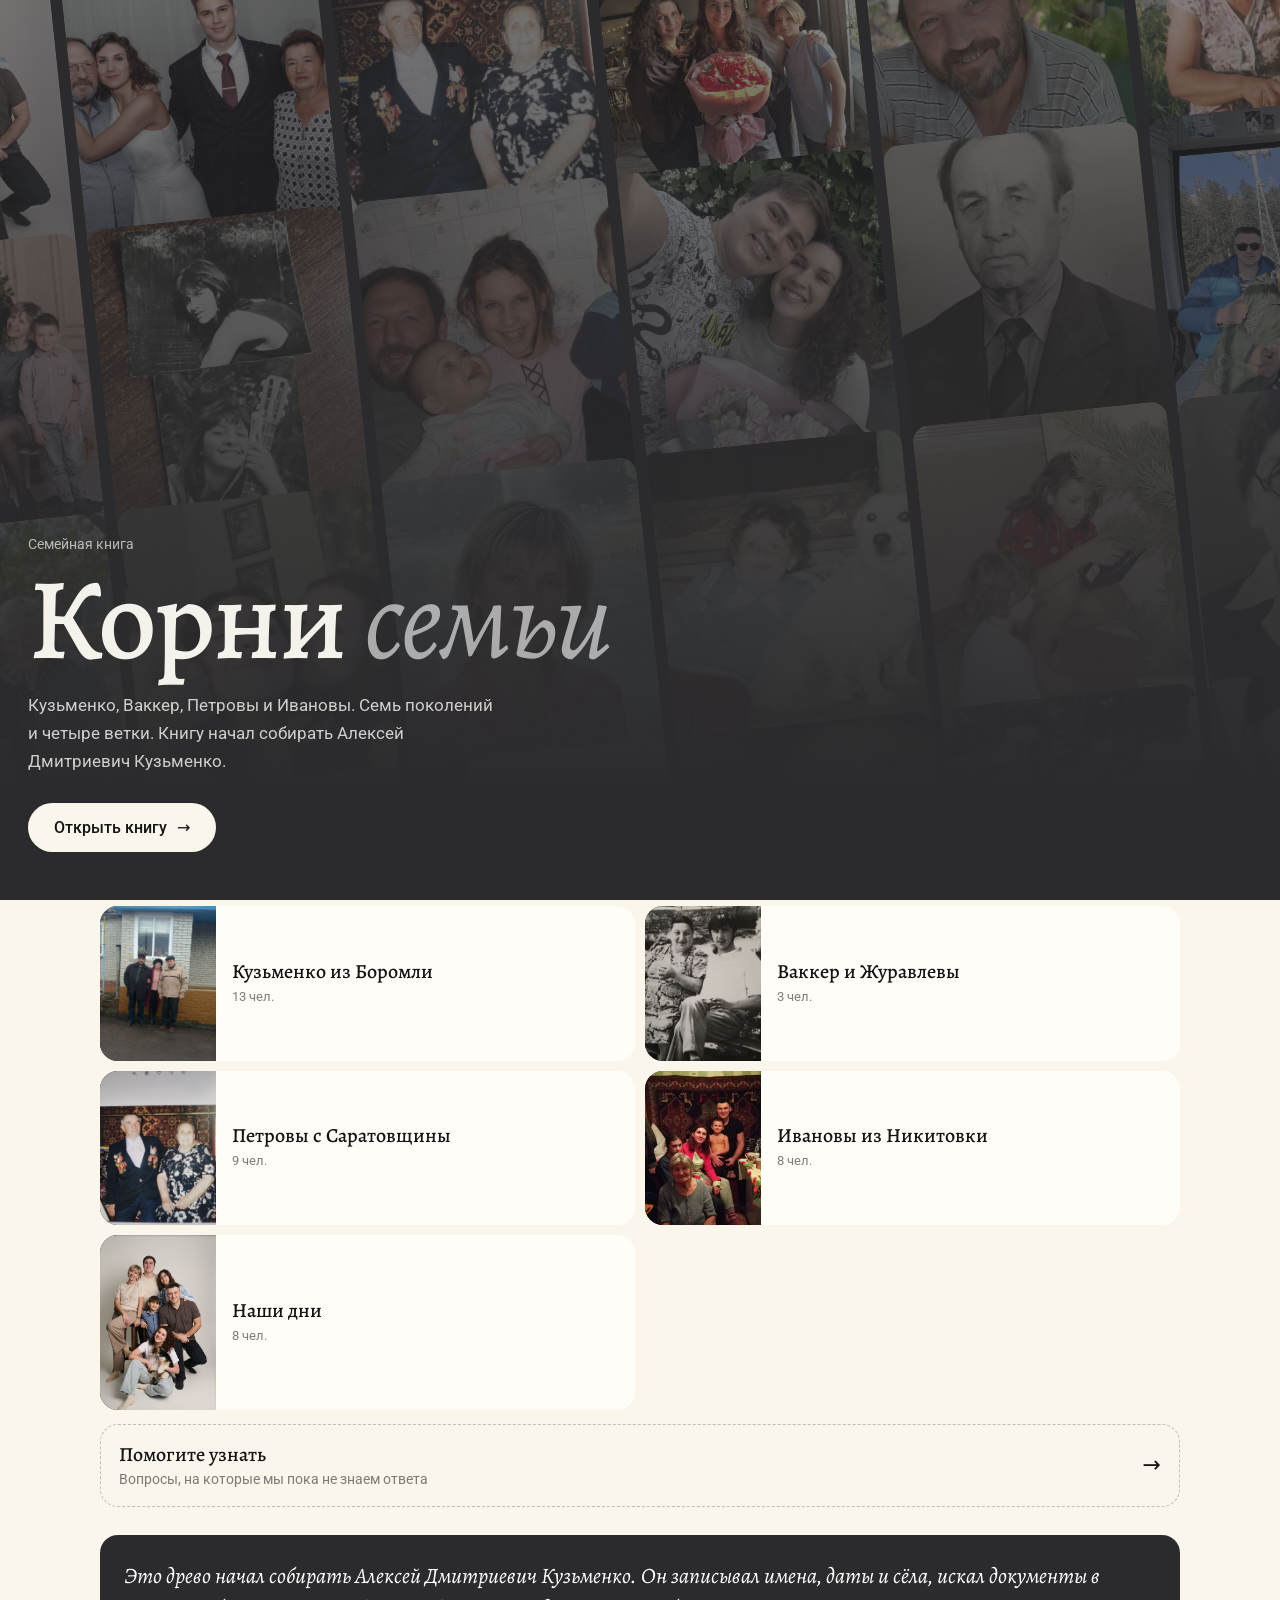
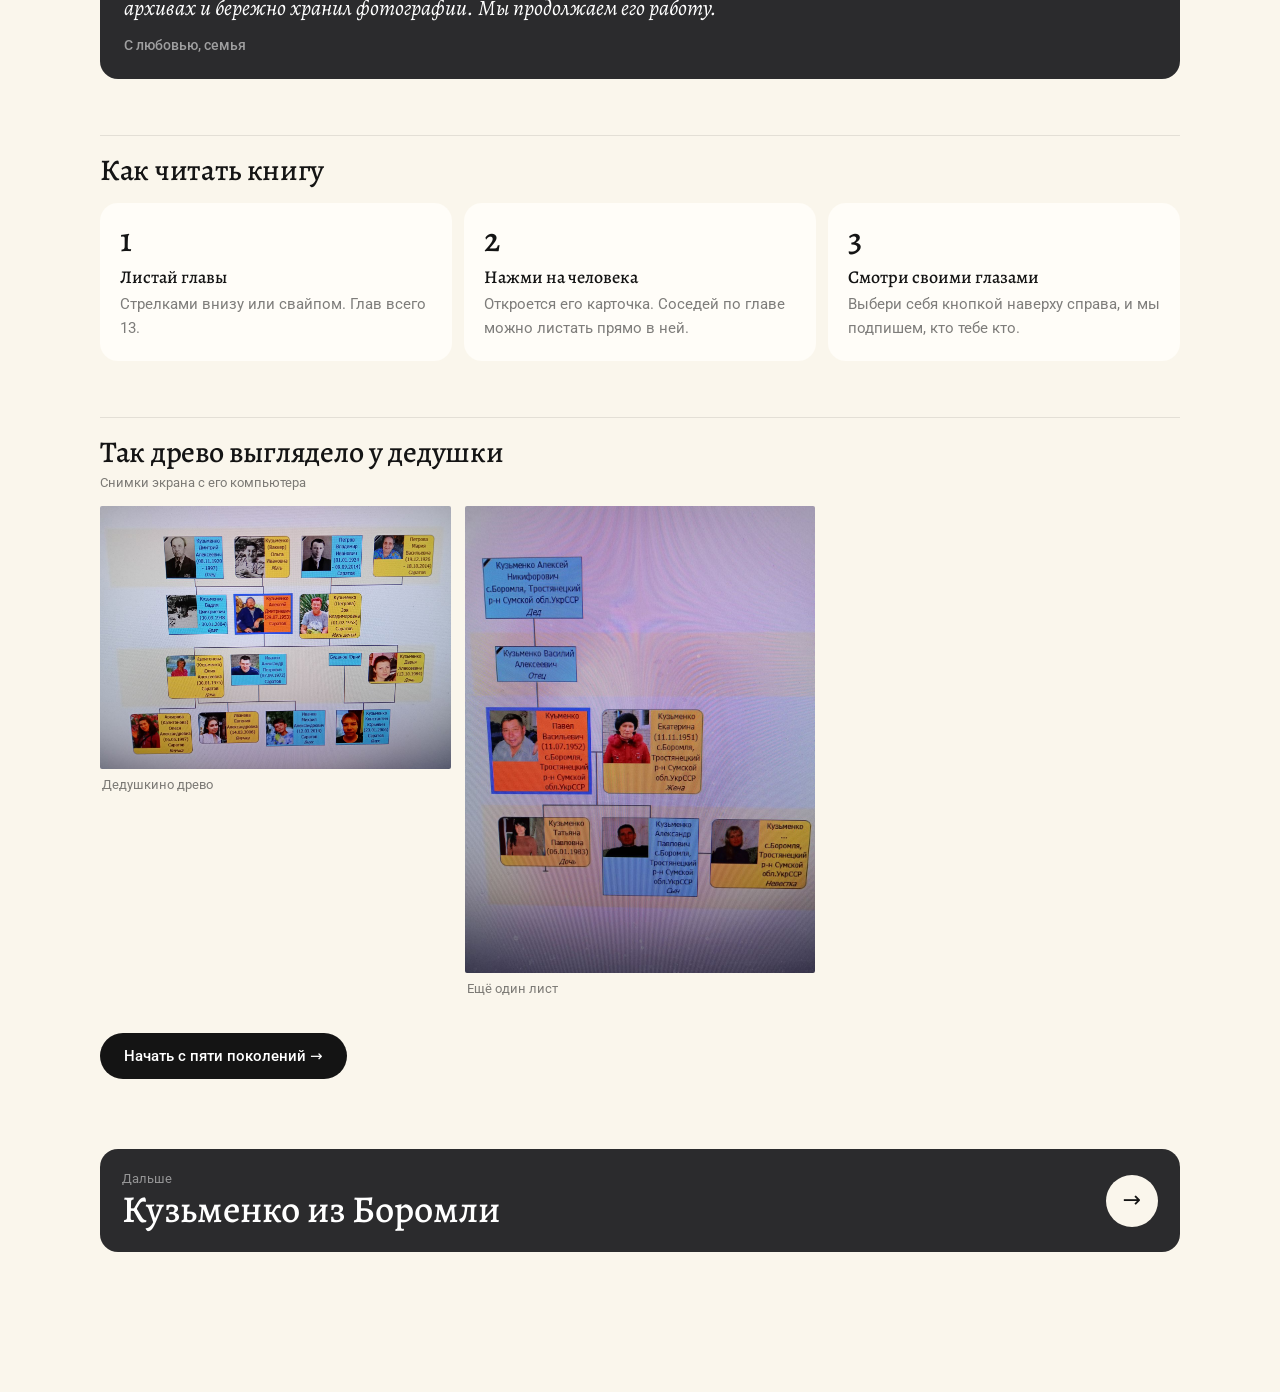
==== commit 9f102204: "Лента времени: события ветки Кузьменко 1891–1919, семь поколений Co-Authored-By: Claude Opus 5.5 <no" ====
--- a/index.html
+++ b/index.html
@@ -6,634 +6,7 @@
 <title>Корни семьи Олеси</title>
 <link rel="preconnect" href="https://fonts.googleapis.com">
 <link href="https://fonts.googleapis.com/css2?family=Alegreya:ital,wght@0,400;0,500;0,700;1,400;1,500&family=Roboto:wght@300;400;500&display=swap" rel="stylesheet">
-<style>
-:root{--bg:#FAF6EC;--card:#FFFDF8;--ink:#141414;--muted:rgba(20,20,20,.55);--line:rgba(20,20,20,.1);--soft:#F1ECE0;--acc:#141414;--dk:#2B2B2D;--dk2:#38383B;--gold:#C9A86A;
- --kuz:#B8924A;--vak:#8A95A6;--pet:#7C9670;--iva:#6E8DBF;--me:#A07E6E;--r:18px;--tabh:64px;
- --serif:"Alegreya",Georgia,serif;--sans:"Roboto",system-ui,-apple-system,sans-serif}
-*{box-sizing:border-box}
-html,body{margin:0}
-body{overflow-x:hidden}#book{overflow-x:clip}
-body{background:var(--bg);color:var(--ink);font:16.5px/1.65 var(--sans);-webkit-font-smoothing:antialiased}
-a{color:inherit}button{font:inherit;color:inherit;cursor:pointer}
-.hide{display:none!important}
-img{display:block}
-.b-kuz{--b:var(--kuz)}.b-vak{--b:var(--vak)}.b-pet{--b:var(--pet)}.b-iva{--b:var(--iva)}.b-me{--b:var(--me)}
-
-/* avatar */
-.av{position:relative;flex:none;width:var(--s,56px);height:var(--s,56px);border-radius:50%;overflow:hidden;background:color-mix(in srgb,var(--b) 18%,#fff);box-shadow:0 0 0 2px var(--bg),0 0 0 4px var(--b,#ccc);display:grid;place-items:center}
-.av img{width:100%;height:100%;object-fit:cover}
-.av i{font:500 calc(var(--s,56px)*.36)/1 var(--serif);font-style:normal;color:color-mix(in srgb,var(--b) 80%,#000)}
-.wk img{filter:grayscale(1);transition:filter 1.8s ease}.wk.alive img{filter:none}
-
-/* cover */
-#cover{position:fixed;inset:0;z-index:60;background:#2B2B2D;color:#F5F2EC;display:flex;flex-direction:column;justify-content:flex-end;overflow:hidden;transition:transform .9s cubic-bezier(.7,0,.2,1)}
-#cover.up{transform:translateY(-100%)}
-.mosaic{position:absolute;inset:-4%;display:grid;grid-template-columns:repeat(6,1fr);gap:10px;opacity:.55;transform:rotate(-6deg) scale(1.15)}
-.mosaic div{aspect-ratio:4/5;border-radius:14px;overflow:hidden;background:#3a3a3d;animation:fl 9s ease-in-out infinite alternate}
-.mosaic div:nth-child(odd){animation-delay:-4s}
-.mosaic img{width:100%;height:100%;object-fit:cover;filter:saturate(.75)}
-@keyframes fl{to{transform:translateY(-16px)}}
-@media(max-width:640px){.mosaic{grid-template-columns:repeat(4,1fr)}}
-#cover::before{content:"";position:absolute;inset:0;background:linear-gradient(180deg,rgba(43,43,45,.2) 0%,rgba(43,43,45,.78) 55%,#2B2B2D 88%);z-index:1}
-.cvx{position:relative;z-index:2;padding:0 28px calc(48px + env(safe-area-inset-bottom));max-width:760px}
-.cvx .k{font:500 12px var(--sans);letter-spacing:.24em;text-transform:uppercase;opacity:.7}
-.cvx h1{font:400 clamp(56px,13vw,112px)/.92 var(--serif);margin:14px 0 18px;letter-spacing:-.02em}
-.cvx h1 em{font-style:italic;color:#E9A982}
-.cvx p{font-size:17px;opacity:.82;margin:0 0 28px;max-width:470px}
-.cta{display:inline-flex;align-items:center;gap:10px;border:0;border-radius:999px;background:#F5F2EC;color:#2B2B2D;font:600 16px var(--sans);padding:15px 26px}
-.cta.dark{background:var(--ink);color:#fff}
-.cta:hover{transform:translateY(-1px)}
-
-/* who picker */
-#who{position:fixed;inset:0;z-index:55;background:var(--bg);overflow:auto;display:flex;align-items:flex-start;justify-content:center;padding:clamp(28px,7vh,80px) 20px 40px}
-.whobox{max-width:760px;width:100%;text-align:center}
-.whobox .k{font:600 12px var(--sans);letter-spacing:.2em;text-transform:uppercase;color:var(--acc)}
-.whobox h2{font:400 clamp(34px,6vw,52px)/1.05 var(--serif);margin:10px 0 12px;letter-spacing:-.01em}
-.whobox p{color:var(--muted);margin:0 auto 30px;max-width:460px}
-.guest.more{margin:18px auto 0;display:block}
-#wg2{margin-top:22px}
-.wg{display:grid;grid-template-columns:repeat(auto-fill,minmax(120px,1fr));gap:22px 10px}
-@media(max-width:520px){.wg{grid-template-columns:repeat(3,1fr);gap:18px 6px}}
-.wp{border:0;background:none;padding:10px 4px;border-radius:18px;display:flex;flex-direction:column;align-items:center;gap:10px;transition:background .15s}
-.wp:hover{background:var(--soft)}
-.wp .av{--s:84px}
-@media(max-width:520px){.wp .av{--s:72px}}
-.wp b{font:500 17px/1.1 var(--serif)}
-.wp small{font-size:12.5px;color:var(--muted);margin-top:-6px}
-.wp.on .av{box-shadow:0 0 0 3px var(--bg),0 0 0 6px var(--ink)}
-.guest{margin-top:26px;border:1px solid var(--line);background:var(--card);border-radius:999px;padding:11px 20px;font-size:15px;color:var(--muted)}
-
-/* top bar */
-.bar{position:sticky;top:0;z-index:20;display:flex;align-items:center;gap:8px;padding:10px 16px;background:color-mix(in srgb,var(--bg) 86%,transparent);backdrop-filter:blur(14px);-webkit-backdrop-filter:blur(14px)}
-.logo{border:0;background:none;padding:0;margin-right:auto;font:500 22px/1 var(--serif);letter-spacing:-.01em}
-.logo em{color:var(--acc)}
-.pill{display:inline-flex;align-items:center;gap:8px;border:1px solid var(--line);background:var(--card);border-radius:999px;padding:7px 14px;font:500 14px var(--sans);white-space:nowrap}
-.pill:hover{border-color:#cfc6b8}
-.pill.me{padding:4px 14px 4px 4px}
-.pill.me .av{--s:30px;box-shadow:none}
-.pill.me span{max-width:110px;overflow:hidden;text-overflow:ellipsis}
-.pill svg{width:16px;height:16px}
-@media(max-width:560px){.bar{padding:8px 12px;gap:6px}.pill{padding:7px 11px;font-size:13.5px}.pill .lbl{display:none}.pill.me span{max-width:70px}}
-.prog{position:sticky;top:57px;z-index:19;height:2px;background:var(--line)}
-.prog i{display:block;height:100%;background:var(--ink);transition:width .4s}
-@media(max-width:560px){.prog{top:51px}}
-
-/* page */
-#book{max-width:900px;margin:0 auto;padding:22px 20px 130px}
-.pg.in-r{animation:inR .4s cubic-bezier(.2,.7,.2,1)}.pg.in-l{animation:inL .4s cubic-bezier(.2,.7,.2,1)}
-@keyframes inR{from{opacity:0;transform:translateX(36px)}}@keyframes inL{from{opacity:0;transform:translateX(-36px)}}
-@media(prefers-reduced-motion:reduce){.pg,.mosaic div{animation:none!important}}
-.kick{font:600 12px var(--sans);letter-spacing:.18em;text-transform:uppercase;color:var(--acc)}
-.pg h1{font:400 clamp(38px,7vw,64px)/1.02 var(--serif);letter-spacing:-.02em;margin:10px 0 18px}
-.pg h1 em{font-style:italic;color:var(--muted)}
-.pg h2{font:500 26px/1.15 var(--serif);margin:46px 0 14px;letter-spacing:-.01em}
-.pg h2 small{display:block;font:500 13px var(--sans);color:var(--muted);letter-spacing:0;margin-top:4px}
-.lead{font:400 21px/1.5 var(--serif);color:#3b352d}
-@media(max-width:600px){.lead{font-size:19px}}
-.card{background:var(--card);border-radius:var(--r);padding:22px 24px;box-shadow:0 1px 0 rgba(0,0,0,.03)}
-.quote{font:italic 400 21px/1.5 var(--serif);margin:28px 0;padding:26px 28px;background:var(--card);border-radius:var(--r);position:relative}
-.quote::before{content:"“";position:absolute;left:18px;top:-14px;font:400 70px/1 var(--serif);color:var(--acc)}
-.quote small{display:block;font:500 14px var(--sans);font-style:normal;color:var(--muted);margin-top:12px}
-.tag{display:inline-flex;align-items:center;gap:6px;font:600 12px var(--sans);border-radius:999px;padding:4px 10px;background:var(--soft);color:var(--muted)}
-.tag.ver{background:#FBEFD9;color:#8A5A12}
-.tag.rel{background:var(--ink);color:#fff}
-.btn{display:inline-flex;align-items:center;gap:8px;border:0;border-radius:999px;background:var(--ink);color:#fff;font:600 15px var(--sans);padding:13px 22px}
-.btn.ghost{background:var(--card);color:var(--ink);border:1px solid var(--line)}
-.dot{display:inline-block;width:10px;height:10px;border-radius:50%;background:var(--b)}
-
-/* hero */
-.hero{position:relative;border-radius:28px;overflow:hidden;min-height:340px;display:flex;align-items:flex-end;color:#fff;margin:4px 0 26px;background:#2a241d}
-.hero img{position:absolute;inset:0;width:100%;height:100%;object-fit:cover}
-.hero::after{content:"";position:absolute;inset:0;background:linear-gradient(180deg,rgba(0,0,0,0) 30%,rgba(0,0,0,.72))}
-.hero .tx{position:relative;z-index:1;padding:28px}
-.hero .kick{color:#F2C7A9}
-.hero h1{color:#fff;margin:8px 0 0}
-@media(max-width:600px){.hero{min-height:280px;border-radius:22px}.hero .tx{padding:20px}}
-
-/* people strip */
-.strip{display:grid;grid-auto-flow:column;grid-auto-columns:min(200px,44%);gap:14px;overflow-x:auto;scroll-snap-type:x mandatory;padding:4px 20px 14px;margin:0 -20px;scrollbar-width:none}
-.strip::-webkit-scrollbar{display:none}
-.pc{scroll-snap-align:start;border:0;background:var(--card);border-radius:var(--r);padding:8px 8px 14px;text-align:left;transition:transform .2s,box-shadow .2s}
-.pc:hover{transform:translateY(-3px);box-shadow:0 12px 26px rgba(40,30,20,.1)}
-.pc .ph{aspect-ratio:4/5;border-radius:14px;overflow:hidden;background:color-mix(in srgb,var(--b) 16%,#fff);display:grid;place-items:center;position:relative}
-.pc .ph img{width:100%;height:100%;object-fit:cover;object-position:center 30%}
-.pc .ph i{font:400 54px var(--serif);font-style:normal;color:color-mix(in srgb,var(--b) 75%,#000);opacity:.7}
-.pc .ph .bd{position:absolute;left:8px;top:8px;width:10px;height:10px;border-radius:50%;background:var(--b);box-shadow:0 0 0 2px #fff}
-.pc b{display:block;font:500 19px/1.15 var(--serif);margin:12px 6px 2px}
-.pc small{display:block;color:var(--muted);font-size:13px;margin:0 6px}
-.pc .tag{margin:8px 6px 0}
-.pc.me .ph{box-shadow:inset 0 0 0 3px var(--acc)}
-
-/* generations */
-.gens{display:flex;flex-direction:column;gap:12px}
-.genr{background:var(--card);border-radius:var(--r);padding:16px 18px;display:grid;grid-template-columns:86px 1fr;gap:14px;align-items:center}
-.genr .gn{font:400 34px/1 var(--serif);color:var(--acc)}
-.genr .gn small{display:block;font:500 12px var(--sans);color:var(--muted);margin-top:6px}
-.genr .row{display:flex;flex-wrap:wrap;gap:14px 12px}
-.mi{border:0;background:none;padding:0;display:flex;flex-direction:column;align-items:center;gap:6px;width:76px;text-align:center}
-.mi .av{--s:58px}
-.mi b{font:500 14px/1.1 var(--sans)}
-.mi small{font-size:11.5px;color:var(--muted);line-height:1.2;margin-top:-3px}
-@media(max-width:560px){.genr{grid-template-columns:1fr;gap:10px}.genr .gn{font-size:24px;display:flex;gap:10px;align-items:baseline}.genr .gn small{margin:0}.mi{width:68px}.mi .av{--s:52px}}
-.legend{display:flex;flex-wrap:wrap;gap:8px 16px;font-size:14px;color:var(--muted);margin:14px 0}
-
-/* how-to */
-.how{display:grid;grid-template-columns:repeat(3,1fr);gap:12px;margin-top:14px}
-.how .card{padding:18px}
-.how b{display:block;font:500 18px var(--serif);margin:8px 0 4px}
-.how p{margin:0;font-size:14.5px;color:var(--muted)}
-.how .n{font:400 30px/1 var(--serif);color:var(--acc)}
-@media(max-width:680px){.how{grid-template-columns:1fr}}
-
-/* facts blocks */
-.fact{margin:0 0 12px}
-.fact h3{font:500 20px var(--serif);margin:0 0 8px;display:flex;gap:10px;align-items:center;flex-wrap:wrap}
-.fact p{margin:0 0 8px}
-.src{font-size:14px;display:flex;flex-wrap:wrap;gap:6px 14px;margin-top:8px}
-.src a{color:var(--acc);text-decoration:none;border-bottom:1px solid color-mix(in srgb,var(--acc) 35%,transparent)}
-
-/* gallery */
-.gal{display:grid;grid-template-columns:repeat(auto-fill,minmax(170px,1fr));gap:10px}
-.gal button{border:0;padding:0;background:var(--soft);border-radius:16px;overflow:hidden;position:relative;aspect-ratio:1}
-.gal img{width:100%;height:100%;object-fit:cover;transition:transform .4s}
-.gal button:hover img{transform:scale(1.04)}
-.gal span{position:absolute;left:0;right:0;bottom:0;padding:26px 10px 9px;background:linear-gradient(transparent,rgba(0,0,0,.65));color:#fff;font-size:12.5px;line-height:1.3;text-align:left}
-@media(max-width:520px){.gal{grid-template-columns:repeat(2,1fr)}}
-.gal.big{grid-template-columns:repeat(auto-fill,minmax(220px,1fr))}
-@media(max-width:520px){.gal.big{grid-template-columns:repeat(2,1fr)}}
-
-/* pager */
-.pager{position:fixed;left:50%;bottom:calc(14px + env(safe-area-inset-bottom));transform:translateX(-50%);z-index:20;display:flex;align-items:center;gap:6px;padding:6px;background:rgba(23,20,15,.92);backdrop-filter:blur(10px);border-radius:999px;color:#fff;box-shadow:0 10px 30px rgba(0,0,0,.2);max-width:calc(100% - 24px)}
-.pager button{border:0;background:none;color:#fff;display:flex;align-items:center;gap:8px;padding:9px 14px;border-radius:999px;font:500 14px var(--sans);min-width:0}
-.pager button:hover:not(:disabled){background:rgba(255,255,255,.1)}
-.pager button:disabled{opacity:.3;cursor:default}
-.pager button span{white-space:nowrap;overflow:hidden;text-overflow:ellipsis;max-width:180px}
-.pager .cnt{font:500 13px var(--sans);opacity:.6;padding:0 6px;white-space:nowrap}
-@media(max-width:560px){.pager button span{max-width:92px}.pager button{padding:9px 10px;font-size:13px}}
-
-/* map */
-.map{width:100%;height:auto;display:block;background:var(--card);border-radius:var(--r)}
-.map .pt{cursor:pointer}
-.map .lbl{font:500 15px var(--sans);fill:#2a2420;paint-order:stroke;stroke:#fff;stroke-width:4px}
-.map .sm{font:11px var(--sans);fill:#a49b8f}
-.places{display:grid;grid-template-columns:repeat(auto-fill,minmax(250px,1fr));gap:10px;margin-top:14px}
-.place{scroll-margin-top:90px;transition:box-shadow .3s}
-.place.hl{box-shadow:0 0 0 2px var(--acc)}
-.place h3{font:500 19px var(--serif);margin:0 0 4px;display:flex;gap:8px;align-items:center}
-.place p{margin:0 0 10px;font-size:14.5px;color:var(--muted)}
-.chips{display:flex;flex-wrap:wrap;gap:6px}
-.chip{display:inline-flex;align-items:center;gap:7px;border:1px solid var(--line);background:var(--card);border-radius:999px;padding:3px 12px 3px 3px;font-size:14px}
-.chip .av{--s:26px;box-shadow:none}
-.chip:hover{border-color:#cfc6b8}
-.chip em{font-style:normal;color:var(--muted);font-size:12.5px}
-
-/* timeline */
-.seg{display:inline-flex;background:var(--soft);border-radius:999px;padding:4px;margin:0 0 20px}
-.seg button{border:0;background:none;border-radius:999px;padding:7px 16px;font:500 14px var(--sans);color:var(--muted)}
-.seg button.on{background:var(--card);color:var(--ink);box-shadow:0 1px 3px rgba(0,0,0,.08)}
-.line{list-style:none;padding:0;margin:0;position:relative}
-.line::before{content:"";position:absolute;left:74px;top:6px;bottom:6px;width:1px;background:var(--line)}
-.line li{display:grid;grid-template-columns:62px 1fr;gap:24px;padding:9px 0;position:relative;align-items:start}
-.line li::after{content:"";position:absolute;left:70px;top:17px;width:9px;height:9px;border-radius:50%;background:var(--bg);border:2px solid #c2b9ac}
-.line li.fam::after{background:var(--acc);border-color:var(--acc)}
-.line .y{font:500 15px var(--serif);color:var(--muted);text-align:right;padding-top:2px}
-.line li.fam .y{color:var(--ink)}
-.line .e{display:flex;gap:10px;align-items:center}
-.line .e .av{--s:34px;box-shadow:none}
-.line .e button{border:0;background:none;padding:0;text-align:left;display:flex;gap:10px;align-items:center;font-size:16px}
-.line .e button:hover u{color:var(--acc)}
-.line .e u{text-decoration:none}
-
-/* form */
-.form label{display:block;font:600 12px var(--sans);text-transform:uppercase;letter-spacing:.12em;color:var(--muted);margin:16px 0 6px}
-.form select,.form input,.form textarea{width:100%;font:16px var(--sans);padding:12px 14px;border:1px solid var(--line);border-radius:14px;background:#fff;color:var(--ink)}
-.form textarea{min-height:170px;font:400 18px/1.5 var(--serif)}
-.form .err{color:var(--acc);font-size:14px;margin-top:6px}
-.form .ok{color:#3d6b2f;font-size:15px;margin-top:10px}
-.steps{padding-left:20px}.steps li{margin-bottom:10px}
-
-/* overlay person */
-#ov{position:fixed;inset:0;z-index:40;display:flex;align-items:flex-end;justify-content:center;background:rgba(23,20,15,.45);backdrop-filter:blur(4px);opacity:0;pointer-events:none;transition:opacity .25s}
-#ov.on{opacity:1;pointer-events:auto}
-.ovp{width:min(760px,100%);height:min(94vh,100%);background:var(--bg);border-radius:28px 28px 0 0;display:flex;flex-direction:column;transform:translateY(40px);transition:transform .3s cubic-bezier(.2,.7,.2,1);overflow:hidden}
-#ov.on .ovp{transform:none}
-@media(min-width:800px){#ov{align-items:center}.ovp{height:min(90vh,980px);border-radius:28px}}
-.ovh{display:flex;align-items:center;gap:8px;padding:12px 14px;border-bottom:1px solid var(--line);background:var(--bg)}
-.ovh .t{flex:1;min-width:0;font:500 13.5px var(--sans);color:var(--muted);white-space:nowrap;overflow:hidden;text-overflow:ellipsis}
-.ib{width:40px;height:40px;border-radius:50%;border:1px solid var(--line);background:var(--card);display:grid;place-items:center;flex:none}
-.ib:disabled{opacity:.3;cursor:default}
-.ib svg{width:18px;height:18px}
-.ovb{flex:1;overflow:auto;padding:22px 24px 60px;overscroll-behavior:contain}
-.ovb.in-r{animation:inR .32s ease}.ovb.in-l{animation:inL .32s ease}
-@media(max-width:600px){.ovb{padding:18px 18px 60px}}
-.ptop{display:grid;grid-template-columns:230px 1fr;gap:26px;align-items:end}
-@media(max-width:620px){.ptop{grid-template-columns:1fr;gap:18px}}
-.pph{aspect-ratio:4/5;border-radius:22px;overflow:hidden;background:color-mix(in srgb,var(--b) 16%,#fff);display:grid;place-items:center;position:relative}
-.pph img{width:100%;height:100%;object-fit:cover}
-.pph i{font:400 90px var(--serif);font-style:normal;color:color-mix(in srgb,var(--b) 70%,#000);opacity:.6}
-.pph .cap{position:absolute;left:10px;right:10px;bottom:10px;background:rgba(255,255,255,.9);backdrop-filter:blur(6px);border-radius:12px;padding:8px 12px;font-size:12.5px;line-height:1.35;color:#3b352d}
-.pph.noimg{aspect-ratio:auto;height:150px;width:150px;border-radius:50%}
-@media(max-width:620px){.pph{max-width:280px}}
-.relbig{display:inline-flex;align-items:center;gap:8px;background:var(--ink);color:#fff;border-radius:999px;padding:6px 14px 6px 6px;font:500 14px var(--sans);margin-bottom:14px}
-.relbig .av{--s:26px;box-shadow:none}
-.relbig b{font-weight:600}
-.ptop h1{font:400 clamp(34px,6vw,48px)/1.02 var(--serif);letter-spacing:-.02em;margin:0 0 14px}
-.ptop h1 .mn{display:block;font:500 14px var(--sans);color:var(--muted);letter-spacing:0;margin:4px 0 2px}
-.ptop h1 em{display:block;font-style:italic;color:var(--muted)}
-.facts{display:flex;flex-wrap:wrap;gap:8px}
-.facts div{background:var(--card);border-radius:14px;padding:8px 14px}
-.facts small{display:block;font:600 11px var(--sans);letter-spacing:.1em;text-transform:uppercase;color:var(--muted)}
-.facts span{font-size:15px}
-.ovb h2{font:500 22px var(--serif);margin:34px 0 12px;display:flex;align-items:center;gap:10px}
-.bio p{font:400 18.5px/1.6 var(--serif);margin:0 0 14px;color:#2b2620}
-.tl{list-style:none;padding:0;margin:0;background:var(--card);border-radius:var(--r);overflow:hidden}
-.tl li{display:grid;grid-template-columns:70px 1fr;gap:14px;padding:12px 18px;border-top:1px solid var(--line);font-size:15.5px}
-.tl li:first-child{border-top:0}
-.tl li b{font:500 16px var(--serif);color:var(--acc)}
-.story{font:italic 400 19px/1.55 var(--serif);margin:0 0 12px;padding:20px 22px;background:var(--card);border-radius:var(--r)}
-.story small{display:block;font:500 14px var(--sans);font-style:normal;color:var(--muted);margin-top:8px}
-.ask{border:1.5px dashed #d6cdbf;border-radius:var(--r);padding:18px 20px;font-size:15px;color:var(--muted)}
-.ask b{color:var(--ink);font-weight:600}
-.ask ul{margin:8px 0 12px;padding-left:18px}
-.ask a{color:var(--acc);font-weight:600;cursor:pointer;text-decoration:none}
-.player{display:flex;align-items:center;gap:14px;background:var(--ink);color:#fff;border-radius:var(--r);padding:16px 18px}
-.player{border:0;width:100%;text-align:left;font:inherit}.player .pl{opacity:1!important;width:46px;height:46px;border-radius:50%;background:#fff;display:grid;place-items:center;flex:none;opacity:.5}
-.player p{margin:0;font-size:14.5px;opacity:.85}
-.swipeh{font-size:12.5px;color:var(--muted);text-align:center;margin-top:30px}
-
-/* video */
-.vg{display:grid;grid-template-columns:repeat(auto-fill,minmax(220px,1fr));gap:14px}
-@media(max-width:520px){.vg{grid-template-columns:repeat(2,1fr);gap:10px}}
-.vc{border:0;background:var(--card);border-radius:18px;padding:6px 6px 12px;text-align:left}
-.vp{position:relative;display:block;aspect-ratio:4/3;border-radius:13px;overflow:hidden;background:#222}
-.vp img{width:100%;height:100%;object-fit:cover}
-.vp i{position:absolute;inset:0;margin:auto;width:44px;height:44px;border-radius:50%;background:rgba(255,255,255,.92);display:grid;place-items:center;font-style:normal;font-size:16px;color:var(--ink);padding-left:3px}
-.vc b{display:block;font:500 16px/1.2 var(--serif);margin:10px 6px 2px}
-.vc small{display:block;font-size:12.5px;color:var(--muted);margin:0 6px}
-#lb video{max-width:100%;max-height:78vh;border-radius:12px;background:#000}
-/* lightbox */
-#lb{position:fixed;inset:0;z-index:70;background:rgba(10,8,6,.94);display:flex;flex-direction:column;align-items:center;justify-content:center;padding:20px;opacity:0;pointer-events:none;transition:opacity .2s}
-#lb.on{opacity:1;pointer-events:auto}
-#lb img{max-width:100%;max-height:80vh;border-radius:12px;object-fit:contain}
-#lb p{color:#eee;font-size:15px;margin:14px 0 0;text-align:center;max-width:600px}
-#lb .ib{position:absolute;top:14px;right:14px;background:rgba(255,255,255,.12);border:0;color:#fff}
-
-/* wall */
-#wall{position:fixed;inset:0;z-index:30;background:var(--bg)}
-#wall .canvas{position:absolute;inset:0;overflow:hidden;touch-action:none;cursor:grab;background-image:radial-gradient(#ddd5c8 1px,transparent 1px);background-size:24px 24px}
-#world{position:absolute;left:0;top:0;transform-origin:0 0}
-#lines{position:absolute;left:0;top:0;overflow:visible}
-.lnk{fill:none;stroke:#b9b0a3;stroke-width:1.6}
-.sp{stroke:var(--acc);stroke-width:1.6;stroke-dasharray:4 4}
-.gl{font:400 34px var(--serif);fill:#cfc6b8}
-.gls{font:500 13px var(--sans);fill:#b3aa9d}
-.pn{position:absolute;width:150px;display:flex;flex-direction:column;align-items:center;text-align:center;cursor:pointer;user-select:none}
-.pn .av{--s:96px;transition:transform .15s}
-.pn:hover .av{transform:scale(1.05)}
-.pn b{font:500 20px/1.1 var(--serif);margin-top:12px}
-.pn b em{display:block;font-style:normal;font-size:15px;margin-top:2px}
-.mi b em{display:block;font-style:normal;font-size:.85em;opacity:.8}
-.pn small{font-size:12.5px;color:var(--muted);line-height:1.35}
-.pn .tag{margin-top:6px}
-.pn.me .av{box-shadow:0 0 0 3px var(--bg),0 0 0 6px var(--acc)}
-.wtop{position:absolute;top:0;left:0;right:0;z-index:3;display:flex;justify-content:space-between;align-items:center;gap:10px;padding:12px 14px;pointer-events:none}
-.wtop>*{pointer-events:auto}
-.wtop .hint{font-size:14px;color:var(--muted);background:var(--card);border-radius:999px;padding:7px 14px}
-.wz{position:absolute;right:14px;bottom:calc(18px + env(safe-area-inset-bottom));z-index:3;display:flex;flex-direction:column;gap:6px}
-.wz button{min-width:44px;height:44px;border:1px solid var(--line);background:var(--card);border-radius:999px;font:500 17px var(--sans);padding:0 12px}
-.wz button.lab{font-size:13px}
-.toast{position:fixed;left:50%;top:76px;transform:translateX(-50%) translateY(-8px);background:var(--ink);color:#fff;font:500 14px var(--sans);padding:10px 18px;border-radius:999px;z-index:80;opacity:0;transition:.3s;pointer-events:none;white-space:nowrap}
-.toast.on{opacity:1;transform:translateX(-50%)}
-/* chapters sheet */
-#chs{position:fixed;inset:0;z-index:45;background:rgba(23,20,15,.4);opacity:0;pointer-events:none;transition:opacity .2s}
-#chs.on{opacity:1;pointer-events:auto}
-.chl{position:absolute;top:62px;right:16px;width:min(360px,calc(100% - 24px));background:var(--card);border-radius:22px;padding:8px;box-shadow:0 20px 50px rgba(0,0,0,.2);max-height:calc(100vh - 90px);overflow:auto}
-.chl button{display:flex;width:100%;align-items:center;gap:12px;border:0;background:none;border-radius:14px;padding:10px 12px;text-align:left;font:500 15.5px var(--sans)}
-.chl button:hover{background:var(--soft)}
-.chl button.on{background:var(--soft)}
-.chl button i{font:400 15px var(--serif);font-style:normal;color:var(--muted);width:22px}
-.chl button small{margin-left:auto;color:var(--muted);font-size:12.5px;font-weight:400}
-/* responsive hero */
-.hero .hi{position:absolute;inset:0}.hero .hi img{position:absolute;inset:0;width:100%;height:100%;object-fit:cover}
-.lead.d{display:none}
-@media(max-width:899px){.hero{aspect-ratio:1/1;min-height:0}}
-@media(min-width:900px){
- #book{max-width:1160px;padding:32px 40px 140px}
- body{font-size:17.5px}
- .lead{max-width:780px}
- .hero{display:grid;grid-template-columns:minmax(0,1.15fr) 1fr;gap:0;min-height:0;background:var(--card);color:var(--ink);align-items:stretch}
- .hero::after{display:none}
- .hero .hi{position:relative;aspect-ratio:4/3;inset:auto}
- .hero .tx{display:flex;flex-direction:column;justify-content:center;padding:40px 44px}
- .hero .kick{color:var(--acc)}
- .hero h1{color:var(--ink);font-size:clamp(40px,4vw,60px)}
- .lead.d{display:block;margin:18px 0 0;font-size:20px}
- .lead.m{display:none}
- .strip{grid-auto-flow:row;grid-template-columns:repeat(auto-fill,minmax(180px,1fr));overflow:visible;margin:0;padding:4px 0 14px}
- .gens .mi{width:88px}.gens .mi .av{--s:66px}
-}
-
-/* no-crop photos */
-.hero .hi img.bgb{object-fit:cover;filter:blur(28px) brightness(.75);transform:scale(1.2)}
-.hero .hi img.fg{object-fit:contain}
-.hero .hi{overflow:hidden}
-.gal,.gal.big{display:block;columns:3 200px;column-gap:10px}
-.gal button{display:block;width:100%;aspect-ratio:auto;margin:0 0 10px;break-inside:avoid}
-.gal img{height:auto}
-@media(max-width:520px){.gal,.gal.big{columns:2}}
-@media(min-width:900px){.hero .hi{aspect-ratio:auto;min-height:440px}}
-
-/* globe */
-.globe{position:relative;height:min(78vh,640px);border-radius:var(--r);overflow:hidden;background:radial-gradient(ellipse at 50% 40%,#FBF9F5,#EFE9DF);touch-action:none;user-select:none}
-@media(max-width:600px){.globe{height:72vh;border-radius:18px;margin:0 -6px}}
-#gsv{position:absolute;inset:0;width:100%;height:100%;cursor:grab}
-#gsv:active{cursor:grabbing}
-.g-sea{fill:#DCE7EE;stroke:#c9d6df}
-.g-grat{fill:none;stroke:#fff;stroke-width:.6;opacity:.7}
-.g-land{fill:#F6F2EA;stroke:#d9cfc1;stroke-width:.5}
-.g-land.fam{fill:#F3E2CF}
-.g-route{fill:none;stroke:var(--acc);stroke-width:2;stroke-dasharray:2 6;stroke-linecap:round;animation:dash 1.6s linear infinite}
-@keyframes dash{to{stroke-dashoffset:-16}}
-#gpins{position:absolute;inset:0;pointer-events:none}
-.gpin{position:absolute;left:0;top:0;pointer-events:auto;cursor:pointer;display:flex;align-items:center;gap:6px;white-space:nowrap}
-.gpin i{width:12px;height:12px;margin:-6px 0 0 -6px;border-radius:50%;background:var(--acc);box-shadow:0 0 0 3px #fff,0 2px 6px rgba(0,0,0,.25);flex:none}
-.gpin.big i{width:16px;height:16px;margin:-8px 0 0 -8px}
-.gpin.guess i{background:#fff;box-shadow:0 0 0 2px var(--acc)}
-.gpin .gl{font:600 13px var(--sans);background:rgba(255,255,255,.92);padding:3px 8px;border-radius:999px;margin-top:-6px;box-shadow:0 1px 4px rgba(0,0,0,.1)}
-.gpin .ga{display:flex;margin-top:-6px}.gpin .ga .av{box-shadow:0 0 0 2px #fff;margin-left:-6px}
-.gpin.left{flex-direction:row-reverse;transform-origin:0 0}.gpin.left i{margin:-6px -6px 0 0}.gpin.left{translate:-100% 0}
-.gpin.small .ga,.gpin.small .gl,.gpin.mini .ga,.gpin.mini .gl{display:none}
-.gpin:hover .gl{background:var(--ink);color:#fff}
-.gbtn{position:absolute;left:12px;top:12px;display:flex;gap:6px;background:rgba(255,255,255,.9);padding:4px;border-radius:999px;box-shadow:0 2px 8px rgba(0,0,0,.08)}
-.gbtn button{border:0;background:none;border-radius:999px;padding:7px 14px;font:500 13.5px var(--sans);color:var(--muted)}
-.gbtn button.on{background:var(--ink);color:#fff}
-.gload{position:absolute;inset:0;display:grid;place-items:center;color:var(--muted)}
-.flyto{border:0;background:none;padding:10px 0 0;color:var(--acc);font:600 13.5px var(--sans)}
-
-/* old prints */
-.gal button.print{background:#fff;padding:8px 8px 10px;border-radius:4px;transform:rotate(var(--rt,0deg));box-shadow:0 6px 16px rgba(60,40,20,.18),0 1px 2px rgba(0,0,0,.08);overflow:visible;margin:6px 4px 16px}
-.gal button.print img{border-radius:2px}.gal button.print.old img{filter:sepia(.12) contrast(1.02)}
-.gal button.print span{display:block;position:static;background:none;color:#4a4036;padding:8px 2px 0;text-align:left;font:500 17px/1.15 'Caveat','Fraunces',cursive}
-.gal button.print:hover{transform:rotate(0) scale(1.02)}
-.gal button.print:hover img{transform:none}
-.sendrow{display:flex;flex-wrap:wrap;gap:8px;margin-top:14px}.sendrow a.btn{text-decoration:none}
-
-/* ============ БРЕНД: тёмная оболочка + сливочные листы (по мотивам Monumoir) ============ */
-body{font-size:16.5px;line-height:1.65;background:var(--bg)}
-.kick{font:400 13px/1 var(--sans);letter-spacing:0;color:var(--muted);text-transform:none}
-.pg h1{font:500 clamp(40px,8vw,64px)/1 var(--serif);letter-spacing:-.01em;margin:10px 0 18px}
-.pg h1 em{color:inherit;font-weight:400}
-.pg h2{font:500 30px/1.1 var(--serif);margin:56px 0 16px;padding-top:18px;border-top:1px solid var(--line)}
-.pg h2 small{font:400 13px var(--sans);letter-spacing:0;text-transform:none;margin-top:6px}
-.lead{font:400 20px/1.55 var(--serif);color:var(--ink)}
-.card{border:0;box-shadow:none;background:var(--card)}
-.quote{background:var(--dk);color:#fff;border-radius:var(--r);padding:26px 24px;font:italic 400 22px/1.45 var(--serif)}
-.quote::before{display:none}.quote small{color:rgba(255,255,255,.55)}
-.btn{border-radius:999px;padding:14px 24px;font:500 15px var(--sans)}
-.btn.ghost{background:none;border:1px solid rgba(20,20,20,.25)}
-.tag{border-radius:999px;font:400 12px var(--sans);padding:3px 10px;background:var(--soft);color:var(--ink)}
-.tag.rel{background:var(--ink);color:var(--bg)}
-.tag.ver{background:#F3E6C8;color:#6b5320}
-.av{box-shadow:0 0 0 2px var(--bg),0 0 0 3.5px var(--b,#ccc)}
-.hero{border-radius:var(--r);background:var(--dk)}
-@media(min-width:900px){.hero{background:var(--card)}}
-.pc{background:none;padding:0;border-radius:0}
-.pc .ph{border-radius:14px}
-.pc:hover{box-shadow:none;transform:none}.pc:hover b{text-decoration:underline}
-.pc b{font:500 19px/1.15 var(--serif);margin:10px 0 2px}.pc small{margin:0}.pc .tag{margin:6px 0 0}
-.genr{background:var(--card)}.genr .gn{color:var(--ink);font-family:var(--serif)}
-.how .card{border-radius:var(--r);padding:20px}
-.how .n{font:500 34px/1 var(--serif);color:var(--ink)}
-.seg{border-radius:999px;background:var(--soft)}.seg button{border-radius:999px}
-.story{background:var(--card);border-radius:var(--r);font:italic 400 19px/1.55 var(--serif)}
-.ask{border-color:rgba(20,20,20,.18)}.ask a{color:var(--ink);text-decoration:underline}
-.src a{color:var(--ink)}
-.chip{background:var(--card);border-color:var(--line)}
-.place.hl{box-shadow:0 0 0 2px var(--ink)}
-.flyto{color:var(--ink)}
-
-/* обложка */
-.cvx h1{font:500 clamp(58px,14vw,116px)/.92 var(--serif)}
-.cvx h1 em{color:rgba(255,255,255,.6);font-weight:400}
-.cvx .k{font:400 14px var(--sans);letter-spacing:0;text-transform:none}
-.cta{border-radius:999px;background:var(--bg);color:var(--ink);font:500 16px var(--sans)}
-
-/* фото: сетка, подписи под фото */
-.gal,.gal.big{columns:3 210px;column-gap:14px}
-@media(max-width:520px){.gal,.gal.big{columns:2;column-gap:10px}}
-.gal button,.gal button.print{background:none!important;padding:0!important;border-radius:0!important;transform:none!important;box-shadow:none!important;margin:0 0 18px!important;overflow:visible;text-align:left}
-.gal img{border-radius:12px;filter:none!important;background:var(--soft)}
-.gal button:hover img{transform:none;opacity:.9}
-.gal span,.gal button.print span{position:static!important;display:block;background:none!important;color:var(--muted)!important;padding:7px 2px 0!important;font:400 13px/1.45 var(--sans)!important}
-
-/* оболочка: тёмные панели */
-.pager{display:none!important}
-.bar{background:var(--dk);color:#fff;border:0;padding:10px 18px}
-.logo{font:500 24px/1 var(--serif);color:#fff}.logo em{color:var(--gold)}
-.pill{background:var(--dk2);border-color:#47474a;color:#fff}
-.pill.me .av{box-shadow:none}
-.prog{background:#3a3a3d}.prog i{background:var(--gold)}
-.navd{display:flex;gap:2px;margin-right:8px}
-.navd button{border:0;background:none;border-radius:999px;padding:8px 14px;font:400 14.5px var(--sans);color:rgba(255,255,255,.6)}
-.navd button:hover,.navd button.on{color:#fff;background:#3a3a3d}
-.tabs{display:none}
-#btnCh,#btnWall{display:none}
-@media(max-width:899px){
- .navd{display:none}
- .tabs{display:grid;grid-template-columns:repeat(5,1fr);position:fixed;left:0;right:0;bottom:0;z-index:35;background:var(--dk);padding:6px 4px calc(6px + env(safe-area-inset-bottom))}
- .tabs button{border:0;background:none;display:flex;flex-direction:column;align-items:center;gap:3px;padding:5px 0;font:400 11px var(--sans);color:rgba(255,255,255,.5)}
- .tabs button svg{width:23px;height:23px}
- .tabs button.on{color:#fff}
- #book{padding-bottom:calc(var(--tabh) + 70px)}
- .wz{bottom:calc(var(--tabh) + 16px + env(safe-area-inset-bottom))}
- .chl{top:auto;bottom:calc(var(--tabh) + 10px + env(safe-area-inset-bottom));left:10px;right:10px;width:auto;max-height:70vh}
- .toast{top:auto;bottom:calc(var(--tabh) + 20px)}
-}
-.chl{background:var(--dk2);color:#fff}.chl button:hover,.chl button.on{background:#47474a}.chl button i,.chl button small{color:rgba(255,255,255,.45)}.chl button i{font-family:var(--serif)}
-
-/* конец страницы */
-.endnav{margin:70px 0 0;display:grid;gap:14px}
-.endnav .nx{display:grid;grid-template-columns:1fr auto;align-items:center;gap:16px;border:0;background:var(--dk);color:#fff;border-radius:var(--r);padding:22px 22px;text-align:left}
-.endnav .nx small{display:block;font:400 13px var(--sans);color:rgba(255,255,255,.5);margin-bottom:4px}
-.endnav .nx b{font:500 clamp(26px,5vw,38px)/1.05 var(--serif)}
-.endnav .nx i{font-style:normal;font-size:22px;width:52px;height:52px;border-radius:50%;background:var(--bg);color:var(--ink);display:grid;place-items:center}
-.endnav .pv{justify-self:start;border:0;background:none;padding:0;color:var(--muted);font:400 14px var(--sans)}
-
-/* мягкий выбор «кто ты» */
-.whoi{border-radius:var(--r);padding:20px;margin:26px 0;background:var(--card)}
-.whoi b{display:block;font:500 24px/1.2 var(--serif)}
-.whoi p{margin:4px 0 14px;color:var(--muted);font-size:15px}
-.whoi .row{display:flex;gap:12px;overflow-x:auto;scrollbar-width:none;padding:4px 2px}
-.whoi .row::-webkit-scrollbar{display:none}
-.whoi .row button{border:0;background:none;padding:0;display:flex;flex-direction:column;align-items:center;gap:6px;font:400 13px var(--sans);flex:none;width:62px}
-.whoi .row .av{--s:52px}
-.whoi .row .more{width:52px;height:52px;border-radius:50%;border:1px dashed var(--muted);display:grid;place-items:center;font-size:20px;color:var(--muted)}
-
-/* хроника списком */
-.line li.dec{display:block;position:sticky;top:58px;z-index:2;background:var(--bg);padding:18px 0 8px}
-.line li.dec::after{display:none}
-.line li.dec span{font:500 28px/1 var(--serif)}
-.line li.fam::after{background:var(--ink);border-color:var(--ink)}
-.line .y{font-family:var(--serif)}
-@media(max-width:560px){.line li.dec{top:52px}}
-
-/* кто когда жил: по десятилетиям */
-.dz{background:var(--card);border-radius:var(--r);padding:16px 16px 10px;margin:0 0 12px}
-.dzy{font:500 30px/1 var(--serif);margin:0 0 6px}
-.dzl{font:400 13px var(--sans);color:var(--muted);margin:12px 0 4px}
-.dzr{display:grid;grid-template-columns:1fr;gap:2px}
-@media(min-width:700px){.dzr{grid-template-columns:1fr 1fr}}
-.dzc{display:flex;align-items:center;gap:12px;border:0;background:none;padding:7px 0;text-align:left;border-radius:10px}
-.dzc .av{--s:44px;flex:none}
-.dzc b{display:block;font:500 16px/1.2 var(--sans)}
-.dzc small{display:block;font-size:13px;color:var(--muted);line-height:1.35}
-.dzc:hover b{text-decoration:underline}
-/* твоя семья и главы-карточки */
-.myf{display:flex;gap:14px;overflow-x:auto;scrollbar-width:none;padding:4px 2px 6px;margin:0 -20px;padding-left:20px;padding-right:20px}
-.myf::-webkit-scrollbar{display:none}
-.myf button{flex:none;width:78px;border:0;background:none;padding:0;display:flex;flex-direction:column;align-items:center;gap:6px;text-align:center}
-.myf .av{--s:64px}
-.myf b{font:500 14px/1.15 var(--sans)}.myf small{font-size:12px;color:var(--muted);line-height:1.2;margin-top:-3px}
-.chg{font:400 13px var(--sans);color:var(--muted);margin:18px 0 8px}
-.chc{display:grid;grid-template-columns:1fr;gap:10px}
-@media(min-width:700px){.chc{grid-template-columns:1fr 1fr}}
-.chc button{border:0;background:var(--card);border-radius:var(--r);padding:0;text-align:left;overflow:hidden;display:grid;grid-template-columns:116px 1fr;align-items:center;gap:0 16px;min-height:96px}
-.chc .ci{grid-row:span 2;align-self:stretch;overflow:hidden;background:var(--dk)}.chc img{width:100%;height:100%;object-fit:cover}
-.chc b{display:block;font:500 20px/1.15 var(--serif);margin:0;align-self:end;padding-right:12px}.chc small{display:block;margin:0;color:var(--muted);font-size:12.5px;align-self:start;margin-top:4px}
-.chc button:hover b{text-decoration:underline}
-.chlh{font:400 12px var(--sans);color:rgba(255,255,255,.45);padding:12px 12px 4px}
-@media(min-width:900px){.myf{margin:0;padding-left:0}}
-#psrch{width:100%;margin:6px 0 4px;padding:12px 14px;border-radius:12px;border:0;background:#4a4a4e;color:#fff;font:400 16px var(--sans)}
-#psrch::placeholder{color:rgba(255,255,255,.5)}
-#psres button{display:flex;align-items:center;gap:10px}#psres .av{--s:28px;box-shadow:none}#psres small{color:rgba(255,255,255,.5)}
-.psno{padding:10px 12px;color:rgba(255,255,255,.5);font-size:14px}
-
-/* дни рождения, вопросы, пути */
-.bdl{display:grid;gap:4px}
-.bdr{display:grid;grid-template-columns:78px 40px 1fr;align-items:center;gap:12px;border:0;background:var(--card);border-radius:14px;padding:10px 14px;text-align:left}
-.bdr.today{background:var(--dk);color:#fff}.bdr.today small{color:rgba(255,255,255,.6)}.bdr.today .bdd{color:var(--gold)}
-.bdd{font:500 15px/1.1 var(--serif)}
-.bdr .av{--s:40px;box-shadow:none}.bdr b{display:block;font:500 15px/1.2 var(--sans)}.bdr small{font-size:12.5px;color:var(--muted)}
-.hlp{display:grid;grid-template-columns:1fr auto;align-items:center;width:100%;margin-top:14px;border:1px dashed rgba(20,20,20,.25);background:none;border-radius:var(--r);padding:16px 18px;text-align:left}
-.hlp b{font:500 20px var(--serif)}.hlp span{grid-column:1;font-size:13.5px;color:var(--muted)}.hlp i{grid-row:1/3;grid-column:2;font-style:normal;font-size:22px}
-.hq{background:var(--card);border-radius:var(--r);padding:14px 16px;margin:0 0 10px}
-.hqh{display:flex;align-items:center;gap:12px;border:0;background:none;padding:0;text-align:left;width:100%}
-.hqh .av{--s:44px;box-shadow:none}.hqh b{display:block;font:500 17px/1.2 var(--serif)}.hqh small{font-size:12.5px;color:var(--muted)}
-.hq ul{margin:10px 0 0;padding-left:20px}.hq li{margin:4px 0;font-size:15.5px}
-.jr{display:grid;gap:10px}
-.jc{background:var(--card);border-radius:var(--r);padding:14px 16px}
-.jh{display:flex;align-items:center;gap:10px;border:0;background:none;padding:0;margin-bottom:10px}.jh .av{--s:36px;box-shadow:none}.jh b{font:500 17px var(--serif)}
-.js{display:flex;flex-wrap:wrap;align-items:center;gap:6px}
-.jst{border:0;background:var(--soft);border-radius:12px;padding:8px 12px;text-align:left;max-width:100%}
-.jst[data-flyto]{cursor:pointer}.jst[data-flyto]:hover{background:var(--ink);color:var(--bg)}
-.jst b{display:block;font:500 14px var(--serif)}.jst span{font-size:13px}
-.ja{font-style:normal;color:var(--muted)}
-@media(max-width:600px){.js{flex-direction:column;align-items:stretch;gap:2px}.ja{line-height:1;margin-left:20px;transform:rotate(90deg);width:14px}}
-.hq li,.ask li{display:flex;justify-content:space-between;align-items:baseline;gap:12px}
-.tell{flex:none;font:500 13px var(--sans);color:var(--ink);background:var(--soft);border-radius:999px;padding:4px 12px;text-decoration:none!important}
-.tell:hover{background:var(--ink);color:var(--bg)}
-.ask .btn{margin:6px 8px 4px 0;text-decoration:none!important;color:var(--bg)}
-.mi b em+em{color:var(--muted);font-weight:400}
-/* хронология в карточке */
-.ptl{list-style:none;padding:0;margin:0;position:relative}
-.ptl::before{content:"";position:absolute;left:84px;top:10px;bottom:10px;width:1px;background:var(--line)}
-.ptl li{display:grid;grid-template-columns:76px 1fr;gap:20px;padding:7px 0;position:relative;font-size:15.5px}
-.ptl li::after{content:"";position:absolute;left:81px;top:15px;width:7px;height:7px;border-radius:50%;background:var(--ink)}
-.ptl li b{font:500 16px var(--serif);text-align:right}
-
-/* лайтбокс */
-#lb{background:rgba(38,38,40,.97)}
-#lb .lbn{position:absolute;top:50%;transform:translateY(-50%);width:48px;height:48px;border-radius:50%;border:0;background:rgba(255,255,255,.12);color:#fff;font-size:22px}
-#lb .lbn.p{left:14px}#lb .lbn.n{right:14px}
-#lb .lbc{position:absolute;top:22px;left:20px;color:#fff;opacity:.6;font:400 13px var(--sans)}
-@media(max-width:600px){#lb .lbn{display:none}}
-
-/* карточка человека: фото сверху, сливочный лист */
-#ov{background:rgba(0,0,0,.6)}
-.ovp{background:var(--dk);border-radius:24px 24px 0 0;position:relative}
-@media(min-width:800px){.ovp{border-radius:24px}}
-.ovh{position:absolute;top:0;left:0;right:0;z-index:5;background:none;border:0;padding:14px}
-.ovh .t{visibility:hidden}
-.ovh .ib{background:rgba(43,43,45,.35);border:0;color:#fff;backdrop-filter:blur(10px);-webkit-backdrop-filter:blur(10px);width:44px;height:44px}
-.ovb{padding:0 0 60px;background:var(--dk)}
-.phero{position:relative;height:min(58vh,520px);background:var(--dk);overflow:hidden;display:block;width:100%;border:0;padding:0;text-align:left;cursor:zoom-in}
-.phero img{position:absolute;inset:0;width:100%;height:100%;object-fit:cover;object-position:center 22%}
-.phero.noimg{height:300px;cursor:default;display:grid;place-items:center}
-.phero.noimg i{font:400 120px var(--serif);font-style:normal;color:rgba(255,255,255,.12)}
-.phero::after{content:"";position:absolute;inset:0;background:linear-gradient(rgba(43,43,45,.45),transparent 22%,transparent 48%,rgba(43,43,45,.92))}
-.pht{position:absolute;left:22px;right:22px;bottom:44px;z-index:2;color:#fff}
-.pht h1{font:500 clamp(36px,8vw,48px)/1.02 var(--serif);margin:0}
-.pht p{margin:8px 0 0;color:rgba(255,255,255,.7);font-size:15px}
-.psheet{position:relative;z-index:3;margin-top:-26px;background:var(--bg);border-radius:24px 24px 0 0;padding:24px 22px 40px;min-height:50vh}
-.pf{display:grid;grid-template-columns:1fr 1fr;gap:16px 18px}
-.pf small{display:block;color:var(--muted);font-size:13px;line-height:1.3}
-.pf span{font-size:16px;line-height:1.35}
-.psheet h2{font:400 13px var(--sans);color:var(--muted);margin:26px 0 10px;padding-top:16px;border-top:1px solid var(--line);display:flex;gap:10px;align-items:center}
-.psheet .bio p{font:400 17px/1.7 var(--sans);color:var(--ink);margin:0 0 14px}
-.player{background:var(--dk);border-radius:999px;padding:8px 20px 8px 8px}
-.player .pl{background:var(--bg)}
-.player p{font-size:14px;color:rgba(255,255,255,.75)}
-.psheet .vc{background:none;padding:0}
-.swipeh{margin-top:24px}
-
-/* древо: тёмное */
-#wall{background:var(--dk)}
-#wall .canvas{background-color:var(--dk);background-image:radial-gradient(rgba(255,255,255,.07) 1px,transparent 1px)}
-.lnk{stroke:rgba(255,255,255,.25)}
-.sp{stroke:var(--gold)}
-.gl{fill:rgba(255,255,255,.18);font-family:var(--serif)}
-.gls{fill:rgba(255,255,255,.3)}
-.pn b{color:#fff}.pn small{color:rgba(255,255,255,.5)}
-.pn .av{box-shadow:0 0 0 3px var(--dk),0 0 0 5px var(--b)}
-.pn .tag{background:rgba(255,255,255,.12);color:#fff}.pn .tag.rel{background:var(--bg);color:var(--ink)}
-.pn.me .av{box-shadow:0 0 0 3px var(--dk),0 0 0 6px #fff}
-.wz button{background:var(--dk2);border-color:#47474a;color:#fff}
-.wtop .seg{margin:0;background:var(--dk2)}
-.wtop .seg button{color:rgba(255,255,255,.55)}.wtop .seg button.on{background:var(--bg);color:var(--ink)}
-#wallClose{background:var(--dk2)}
-#wall.fm .wz{display:none}
-#focus{position:absolute;inset:0;z-index:2;overflow:auto;background:var(--dk);color:#fff;padding:74px 16px calc(var(--tabh) + 40px);overscroll-behavior:contain}
-.fwrap{max-width:560px;margin:0 auto}
-.fwrap.in{animation:fz .3s ease}
-@keyframes fz{from{opacity:0;transform:scale(.98)}}
-.fr{margin:0 0 18px}
-.frt{font:400 13px var(--sans);color:rgba(255,255,255,.45);margin:0 0 10px;text-align:center}
-.frr{display:flex;flex-wrap:wrap;justify-content:center;gap:12px 8px}
-.fc{border:0;background:none;color:#fff;padding:6px 2px;width:84px;display:flex;flex-direction:column;align-items:center;gap:6px;border-radius:14px}
-.fc:hover{background:#38383b}
-.fc .av{--s:58px;box-shadow:0 0 0 2px var(--dk),0 0 0 3.5px var(--b)}
-.fc b{font:400 14px/1.15 var(--sans)}
-.fc small{font-size:11.5px;color:rgba(255,255,255,.5);line-height:1.2;margin-top:-3px}
-.fcen{background:var(--bg);color:var(--ink);border-radius:22px;padding:24px 18px;text-align:center;margin:6px 0 22px;position:relative}
-.fcen::before,.fcen::after{content:"";position:absolute;left:50%;width:1px;height:16px;background:rgba(255,255,255,.25)}
-.fcen::before{top:-17px}.fcen::after{bottom:-17px}
-.fcen>.av{--s:128px;margin:0 auto 14px}
-.fcen h3{font:500 32px/1.05 var(--serif);margin:0}
-.fcen h3 em{display:block;font-style:normal;font-weight:400;font-size:21px;color:var(--muted)}
-.fcen .meta{color:var(--muted);font-size:14px;margin:6px 0 10px}
-.fcen .tag{margin-bottom:14px}
-.fcen .sp{display:flex;justify-content:center;margin-top:16px;padding-top:14px;border-top:1px solid var(--line)}
-.fcen .fc{color:var(--ink)}.fcen .fc small{color:var(--muted)}.fcen .fc .av{box-shadow:0 0 0 2px var(--bg),0 0 0 3.5px var(--b)}
-.fback{border:0;background:none;color:rgba(255,255,255,.55);font:400 14px var(--sans);padding:0 0 12px}
-
-/* глобус: тёмный, круглые фото */
-.globe{background:radial-gradient(ellipse at 50% 30%,#38383b,#29292b 70%)}
-.g-sea{fill:#303033;stroke:#3e3e42}
-.g-grat{stroke:rgba(255,255,255,.05)}
-.g-land{fill:#4a4a4e;stroke:#5a5a5e}
-.g-land.fam{fill:#5a5345}
-.g-route{stroke:var(--gold)}
-.gpin i{width:40px;height:40px;margin:-20px 0 0 -20px;background:none;box-shadow:none;display:block}
-.gpin i .av{--s:40px;box-shadow:0 0 0 2px rgba(255,255,255,.9),0 4px 14px rgba(0,0,0,.5)}
-.gpin.big i{width:48px;height:48px;margin:-24px 0 0 -24px}.gpin.big i .av{--s:48px}
-.gpin.left i{margin:-20px -20px 0 0}
-.gpin.guess i .av{box-shadow:0 0 0 2px var(--gold)}
-.gpin .ga{display:none!important}
-.gpin .gl{background:rgba(43,43,45,.75);color:#fff;font:400 12.5px var(--sans);margin-top:-20px;box-shadow:none}
-.gpin.small i,.gpin.mini i{width:26px;height:26px;margin:-13px 0 0 -13px}.gpin.small i .av,.gpin.mini i .av{--s:26px}
-.gbtn{background:rgba(27,27,27,.9)}.gbtn button{color:rgba(255,255,255,.6)}.gbtn button.on{background:var(--bg);color:var(--ink)}
-.gload{color:rgba(255,255,255,.5)}
-</style>
+<link rel="stylesheet" href="css/book.css">
 </head>
 <body>
 
@@ -642,7 +15,7 @@
   <div class="cvx">
     <div class="k">Семейная книга</div>
     <h1>Корни <em>семьи</em></h1>
-    <p>Кузьменко, Ваккер, Петровы и Ивановы. Пять поколений и четыре ветки. Книгу начал собирать Алексей Дмитриевич Кузьменко.</p>
+    <p>Кузьменко, Ваккер, Петровы и Ивановы. Семь поколений и четыре ветки. Книгу начал собирать Алексей Дмитриевич Кузьменко.</p>
     <button class="cta" id="openBook">Открыть книгу <span aria-hidden="true">→</span></button>
   </div>
 </div>
@@ -687,661 +60,9 @@
 </div>
 <div class="toast" id="toast"></div>
 
-<script>
-const P = {
- aln:{l:"kuz",rel:"Отец Дмитрия и Василия",gn:"Алексей",sn:"Кузьменко",nm:"Кузьменко Алексей Никифорович",place:"Боромля",
-  bio:["Жил в казачьей Боромле на Сумщине. Отец двух сыновей, Дмитрия и Василия.", "Годы его жизни мы пока не знаем. Может быть, в Боромле ещё помнят."],
-  ask:["Как звали его жену, маму Дмитрия?","Чем он занимался?"]},
- ivv:{l:"vak",rel:"Отец Ольги Ивановны",gn:"Иван",sn:"Ваккер",nm:"Ваккер Иван",
-  bio:["Муж Елизаветы и отец Ольги Ивановны. Он был немцем.", "Когда немцев выселяли, его отправили на север. Что с ним случилось дальше, так никто и не узнал. Даже жена ничего не знала. Поэтому его фотографий не осталось.", "Через него в семье немецкие корни. Бабушка Зоя говорит, что в дедушке Алексее текла украинская и немецкая кровь: отец украинец, а мама наполовину немка."],
-  ask:["Откуда он был родом?","Кем работал?"]},
- zhe:{l:"vak",rel:"Мать Ольги Ивановны",gn:"Елизавета",sn:"Журавлева",nm:"Журавлева Елизавета Семёновна",
-  bio:["Мама Ольги Ивановны и бабушка дедушки Алексея. Фамилию Ваккер носила по мужу.", "Работала главным эпидемиологом Саратова.", "Мужа выслали на север, а Елизавета осталась.", "Дедушка Алексей сохранил о ней ссылки на «Дорогу памяти». Похоже, она прошла и войну."],
-  ask:["Где и когда родилась?","Воевала ли она?"]},
- dmi:{l:"kuz",rel:"Военный врач, ветеран войны",gn:"Дмитрий",sn:"Кузьменко",nm:"Кузьменко Дмитрий Алексеевич",born:"08.11.1920",died:"05.12.1997, Саратов",place:"с. Боромля, Сумская обл.",photo:"photos/dmi.jpg",
-  bio:["Родился в 1920 году в казачьей Боромле.", "В сентябре 1940-го, ещё до войны, ушёл в армию и прослужил шестнадцать лет. Начинал красноармейцем, в начале войны был пулемётчиком. Служил в 24-й стрелковой бригаде и в 45-м пограничном отряде, прошёл войну.", "С 1942 по 1944 год учился и стал военным фельдшером. Фельдшером и прослужил до 1956 года, под конец старшим, в звании старшего лейтенанта медицинской службы. В семье его так и вспоминают: военный врач.", "Служба водила семью по разным местам. В 1948 году в Ровно родился Вадим, потом переехали в Саратов, и там в 1953-м родился Алексей.", "Когда ушёл со службы, в 36 лет пошёл учиться. В 1961 году окончил Саратовский институт механизации сельского хозяйства и стал инженером-электриком.", "Жену звали Ольга Ивановна. В 1985 году его наградили орденом Отечественной войны II степени.", "Похоронен в Саратове на Еврейском кладбище. В той же ограде лежит Елена Семёновна Кузьменко (1925–1980). Кто она, мы пока не знаем. Интересно, что у Елизаветы Семёновны, мамы Ольги Ивановны, то же отчество."],
-  tl:[["1920","родился в Боромле"],["1940","призван в армию, красноармеец"],["1941","пулемётчик"],["1944","военный фельдшер"],["1941–1945","война, медаль «За победу над Германией»"],["1948","в Ровно родился сын Вадим"],["1953","в Саратове родился сын Алексей"],["1955","медаль «За боевые заслуги»"],["1956","завершил службу старшим фельдшером"],["1961","диплом инженера-электрика"],["1985","орден Отечественной войны II степени"],["1997","умер в Саратове"]],
-  ask:["Каким он был по характеру?","Где работал инженером-электриком?","Что рассказывал о войне?","Кто такая Елена Семёновна (1925–1980), похороненная рядом?"],
-  src:[["Память народа: карточка офицера","https://pamyat-naroda.ru/heroes/person-hero85184921/"],["Память народа: награды","https://pamyat-naroda.ru/heroes/person-hero82845228/"],["Место захоронения","https://toldot.com/life/cemetery/graves_107840.html"],["Елена Семёновна","https://toldot.com/life/cemetery/graves_107839.html"],["Подвиг народа: карточка, старший лейтенант медслужбы","https://podvignaroda.ru/?#id=1275905921&tab=navDetailManCard"],["Подвиг народа: орден 1985 года","https://podvignaroda.ru/?#id=1524608605&tab=navDetailManUbil"]]},
- olg:{l:"vak",rel:"Жена Дмитрия Кузьменко",mn:"Ваккер",gn:"Ольга",sn:"Кузьменко",nm:"Кузьменко Ольга Ивановна",died:"26.10.1981, Саратов",
-  bio:["Жена Дмитрия Алексеевича, мама Вадима и Алексея. До замужества носила фамилию Ваккер.", "Работала стоматологом.", "Где и когда она родилась, пока неизвестно. Если у кого-то остались её документы или письма, они очень помогут."],
-  ask:["Где и когда она родилась?","Как познакомилась с Дмитрием?","Каким человеком была?"]},
- vas:{l:"kuz",rel:"Брат Дмитрия Кузьменко",gn:"Василий",sn:"Кузьменко",nm:"Кузьменко Василий Алексеевич",place:"Боромля",bio:["Младший или старший брат Дмитрия, мы точно не знаем. Остался жить в Боромле, там же вырос его сын Павел."]},
- ivp:{l:"pet",rel:"Отец Владимира Петрова",gn:"Иван",sn:"Мамот",nm:"Мамот Иван",bio:["Отец Владимира, Анатолия, Таисии и Валентины. Фамилия у семьи была Мамот. Жену звали Александра Пантелеевна."],ask:["Годы жизни и откуда родом?","Кем работал?"]},
- ama:{l:"pet",rel:"Мать Владимира Петрова",gn:"Александра",sn:"Мамот",nm:"Мамот Александра Пантелеевна",born:"25.03.1903",bio:["Мама Владимира, Анатолия, Таисии и Валентины. Родилась 25 марта 1903 года. Для бабушки Зои она бабушка со стороны отца."],ask:["Откуда она родом?","Какой её помнят?"]},
- ana:{l:"pet",rel:"Брат Владимира Петрова",gn:"Анатолий",sn:"Мамот",nm:"Мамот Анатолий Иванович",bio:["Брат Владимира Ивановича. Носил родовую фамилию Мамот. Был строителем, прорабом, жил в Монино.","Там же жили их сёстры. Таисия Ивановна Мамот выходила замуж несколько раз. Валентина Ивановна, урождённая Мамот, по мужу стала Горячевой.", "1 января 1952 года он прислал Володе и Марусе фото из Монино. На обороте написал: «Вспоминайте не тогда, когда смотрите, а смотрите тогда, когда вспоминаете». Эта подпись сохранилась."],src:[["Подвиг народа: возможно, это он. Мамот Анатолий Иванович, 1920 г. р., Черноморский флот, медаль «За боевые заслуги»","https://podvignaroda.ru/?#id=50082538&tab=navDetailManAward"]],
-  ask:["Старше он был или младше Владимира?","Почему жил в Монино? Служил там?","Есть ли у него дети и внуки?"]},
- vla:{l:"pet",rel:"Ветеран войны",gn:"Владимир",sn:"Петров",nm:"Петров Владимир Иванович",born:"01.01.1924",died:"09.09.2014",place:"с. Ново-Тепловка, Саратовская обл.",
-  bio:["Родился 1 января 1924 года в селе Ново-Тепловка Саратовской области.","Родился он в семье Мамот: так звали отца Ивана, маму Александру Пантелеевну, брата Анатолия и сестёр Таисию и Валентину. Фамилию Петров Владимир взял позже. Когда и почему, мы пока не знаем.", "Окончил Симферопольское пулемётно-миномётное училище. В 1943-м ушёл на фронт: сначала миномётчиком в мотострелковом полку, потом радиотелеграфистом в артиллерийском.", "В 1944 году его ранило. До конца войны он пролежал в госпитале.", "Вернулся с орденом Красной Звезды и медалью «За отвагу». В 1985 году, к 40-летию Победы, его наградили орденом Отечественной войны I степени: эта запись есть в архиве «Подвиг народа». Правнучке Олесе он показывал свои шрамы с войны.", "После войны выучился на экономиста, у него было два высших образования. Его направили в Саратов заместителем управляющего банком, и семье дали квартиру на Стрелке. Потом он работал ревизором и ездил проверять банки по командировкам.", "Жену Марию в семье звали Маруся, а внуки звали бабушкой Маней.", "Был человеком, который не сдаётся. Если считал, что поступили несправедливо, садился писать: в суд, министру, Путину и Медведеву. Несколько лет добивался, чтобы машины, выданные ветеранам-инвалидам раньше, им отдали в собственность. И не только для себя, а для всех.", "Однажды дошёл до областного суда из-за 1620 рублей лишней платы за горячую воду. Деньги были не главное. Он доказывал, что расчёт был поддельный."],
-  tl:[["1924","Родился в Ново-Тепловке"],["1943","Призван в армию после пулемётно-миномётного училища"],["1944","Ранен, лечится в госпитале до конца войны"],["","Орден Красной Звезды, медаль «За отвагу»"],["1985","Орден Отечественной войны I степени"],["2014","Ушёл из жизни 9 сентября"]],
-  stories:[["Показывал мне свои боевые ранения.","Олеся, правнучка"]],
-  src:[["Подвиг народа: орден Отечественной войны I степени, 1985","https://podvignaroda.ru/?#id=1514384235&tab=navDetailManUbil"]],
-  ask:["Когда и почему он сменил фамилию Мамот на Петров?","Где хранятся его награды и удостоверения к ним?","Как он познакомился с Марией?"]},
- mar:{l:"pet",rel:"Жена Владимира Петрова",mn:"Балалаева",gn:"Мария",sn:"Петрова",nm:"Петрова Мария Васильевна",born:"19.12.1926",died:"18.10.2014, Саратов",place:"с. Братское, Балашовский р-н",
-  bio:["Родилась в 1926 году в селе Братское. В семье её звали бабушка Маня. Когда началась война, она была совсем девчонкой и работала на тракторах.", "Потом работала бухгалтером. С Владимиром вырастили сына Владимира и дочь Зою.", "Её мама Анна Фёдоровна Балалаева родилась 1 января 1901 года. Братья: Александр Васильевич Балалаев и Виктор Егорович Черкасов, он жил в Горьком."],
-  ask:["Что она рассказывала про войну?","Как познакомилась с Владимиром?","Какой была бабушкой?"]},
- vvp:{l:"pet",rel:"Брат Зои Кузьменко",gn:"Владимир",sn:"Петров",nm:"Петров Владимир Владимирович",born:"28.11.1947",
-  bio:["Старший брат бабушки Зои. Как и она, окончил технический институт и стал инженером-конструктором.", "Первая жена Лида, она тоже 1947 года. От этого брака у него сын Константин. Вторая жена Светлана."],
-  ask:["Где он живёт сейчас?","Каким был в детстве?"]},
- svp:{l:"pet",rel:"Жена Владимира Петрова",gn:"Светлана",sn:"Петрова",nm:"Петрова Светлана",born:"25.12.1953",bio:["Жена Владимира Владимировича. По профессии библиотекарь."]},
- kvp:{l:"pet",rel:"Сын Владимира Петрова",gn:"Константин",sn:"Петров",nm:"Петров Константин Владимирович",born:"01.01.1973",bio:["Сын Владимира Владимировича и единственный двоюродный брат Юлии и Дарьи.", "Бабушка Зоя говорит о нём просто: хороший человек."]},
- olgi:{l:"iva",rel:"Мать Антонины Ивановой",gn:"Ольга",sn:"Ильинична",nm:"Ольга Ильинична",bio:["Мама бабушки Тони и прабабушка Олеси, Жени и Миши. Жила в деревне.", "Её фамилию и годы жизни мы пока не знаем. Об этом лучше всего спросить бабушку Тоню."],ask:["Её фамилия и годы жизни?","Откуда родом?"]},
- pav:{l:"kuz",rel:"Сын Василия Кузьменко",gn:"Павел",sn:"Кузьменко",nm:"Кузьменко Павел Васильевич",born:"11.07.1952",place:"Боромля",bio:["Сын Василия, двоюродный брат дедушки Алексея. Живёт в Боромле.", "Его жена Екатерина, урождённая Белаш, родилась 11 ноября 1951 года. Вместе вырастили дочь Татьяну, она родилась 6 января 1983 года, и сына Александра, его день рождения 30 января."]},
- vad:{l:"kuz",rel:"Сын Дмитрия и Ольги",gn:"Вадим",sn:"Кузьменко",nm:"Кузьменко Вадим Дмитриевич",born:"30.09.1948",died:"30.01.2004, Саратов",place:"г. Ровно",bio:["Старший брат дедушки Алексея. Родился в 1948 году в Ровно, где тогда служил отец.", "Потом жил в Саратове. Не стало его в январе 2004 года."]},
- ale:{l:"kuz",rel:"Начал собирать это древо",gn:"Алексей",sn:"Кузьменко",nm:"Кузьменко Алексей Дмитриевич",born:"29.07.1953",place:"Саратов",
-  bio:["Родился в Саратове в 1953 году, младший сын Дмитрия и Ольги. Учился в школе № 67, отслужил в армии, а в 1983 году окончил машиностроительный факультет политеха.", "С Зоей они вместе с восемнадцати лет. Она ждала его из армии, и они писали друг другу письма. Эти письма сохранились. Поженились 15 октября.", "С 1975 года работал на СЭПО: инженером-конструктором, потом начальником технологического бюро. Писал инструкции. Там же работала и Зоя.", "В 1979 году получил звание «Донор СССР» первой степени, а в 1987-м «Лучший по профессии». В 1989 году перешёл в рабочие, а потом освоил электроэрозионный станок.", "Вывести его из себя было почти невозможно, хотя желающих, наверное, хватало. Он знал ответ почти на любой вопрос, а на любой случай у него был анекдот.", "Был душой компании. С Зоей они всё время ездили к друзьям на дачи, а там пели и танцевали.", "Обожал The Beatles и старый рок. На его компьютере лежали Creedence, Deep Purple, Eagles, Queen, Pink Floyd и Scorpions.", "Любил рыбалку. Его удочками теперь рыбачит внук Миша.", "Много читал. И не пропускал «Свою игру» на НТВ: выпуски даже сохранял у себя на компьютере.", "Это он оцифровал семейные кассеты и начал собирать древо. Искал отца в военных архивах, записывал имена и даты, хранил фото родных из Саратова и Боромли. Эта книга продолжает его работу."],
-  tl:[["1953","родился в Саратове"],["1961–1968","школа № 67"],["1971","в 18 лет ушёл в армию, письма с Зоей"],["1983","окончил СПИ"],["1975","инженер-конструктор на СЭПО"],["1979","«Донор СССР» I степени"],["1984","начальник технологического бюро"],["1987","«Лучший по профессии»"],["1989","Перешёл в слесари-инструментальщики"],["1990","Электроэрозионист в 40-м цехе"],["2023","70-летие на даче"]],
-  stories:[["Бабушка с дедушкой часто брали меня с собой в гости и на дачи к друзьям. Там всегда были музыка, танцы и веселье.","Олеся, внучка"]],
-  ask:["Где служил в армии? На фото он в форме, ему 18.","Может, кто-то помнит его любимые шутки и анекдоты?","Его любимые словечки и песни?","Какие истории рассказывал про работу на СЭПО?"]},
- zoy:{l:"pet",rel:"Жена Алексея Кузьменко",mn:"Петрова",gn:"Зоя",sn:"Кузьменко",nm:"Кузьменко Зоя Владимировна",born:"01.02.1953",place:"с. Святославка, Саратовская обл.",
-  bio:["Родилась в 1953 году в селе Святославка, в семье Владимира и Марии Петровых.", "С Алексеем они вместе с восемнадцати лет. Она ждала его из армии, и они писали друг другу письма. Письма она сохранила.", "Поженились 15 октября. Потом в этот же день, 15 октября, поженятся их дочь Юлия и Александр.", "В детстве дружила с троюродной сестрой Таней Шварц. Таня закончила музыкальную школу, а её папа-немец привёз ей из Германии маленькое старинное фортепиано. Пока взрослые пели под гитару, девчонки играли вместе.","Работала инженером на СЭПО, как и Алексей. Ездила в командировки в Ленинград и там дважды по месяцу жила у дальней родственницы Зинаиды. Ей было за восемьдесят, она пережила блокаду и всё ещё ухаживала за стариками в доме престарелых.", "Её старший брат Владимир Владимирович Петров родился в 1947 году. Он инженер-конструктор. Его сын Константин Владимирович, 1973 года рождения, единственный двоюродный брат Юлии и Дарьи."],
-  ask:["Детство в Святославке?","В каком году поженились с Алексеем?","Как познакомилась с Алексеем?","Можно ли сфотографировать армейские письма?"]},
- pet:{l:"iva",rel:"Отец Александра Иванова",gn:"Пётр",sn:"Иванов",nm:"Иванов Пётр",bio:["Папа Александра и Татьяны. Его не стало рано, Саше было всего шесть лет.", "Отчество, годы жизни и его фото мы пока ищем."],ask:["Отчество и годы жизни?","Откуда родом, кем работал?","Есть ли его фотографии?"]},
- ant:{l:"iva",rel:"Мать Александра Иванова",mn:"Пастернак",gn:"Антонина",sn:"Иванова",nm:"Иванова Антонина",bio:["Мама Александра и Татьяны. Родилась в 1939 году. Мужа она потеряла рано и растила детей одна.", "До сих пор живёт в Никитовке, в своём доме. Внуки ездят к ней в гости."],stories:[["Мы с бабушкой часто ходили в сад за земляникой. У неё жил мой любимый пёс Шарик, а ещё у меня была ручная курица Ряба.","Олеся, внучка"],["У деревни течёт речка Мокрый Карачан. Папа ловил там рыбу сетями, а мы бегали смотреть на улов.","Олеся, внучка"]],ask:["Отчество и точная дата рождения?","Кем работала?"]},
- yul:{l:"kuz",rel:"Дочь Алексея и Зои",mn:"Кузьменко",gn:"Юлия",sn:"Капитонова",nm:"Капитонова Юлия Алексеевна",born:"30.01.1975",place:"Саратов",
-  bio:["Родилась в Саратове, старшая дочь Алексея и Зои.", "Первая работа случилась в шестнадцать: в 1991 году её взяли ученицей продавца продуктов в саратовское ТОО «Дзинтарс». С 1992 по 1996 год училась на факультете физкультуры Саратовского педагогического института.","Сразу после диплома, в сентябре 1996-го, пришла преподавать физкультуру в сельхозакадемию имени Вавилова, будущий Аграрный университет. С 2000 года старший преподаватель. Там же вела аэробику и проработала до 2009 года.", "Очень любит животных. Лет десять назад попробовала стричь собак, и получилось так хорошо, что теперь у неё своё дело, «Kapitonova grooming». Собаки уходят от неё красавцами.", "С Сашей познакомились в общей компании и поженились 15 октября 2004 года, в тот же день, что когда-то её родители. Вместе вырастили Олесю, Женю и Мишу."],
-  tl:[["1991","Первая работа: ученица продавца в ТОО «Дзинтарс»"],["1992","Поступила на факультет физкультуры пединститута"],["1996","Диплом. Преподаёт физкультуру в сельхозакадемии имени Вавилова"],["2000","Старший преподаватель"],["2004","Свадьба с Александром, 15 октября"]],
-  ask:["Какие истории про детство с родителями?"]},
- dar:{l:"kuz",rel:"Дочь Алексея и Зои",gn:"Дарья",sn:"Кузьменко",nm:"Кузьменко Дарья Алексеевна",born:"13.10.1984",place:"Саратов",bio:["Младшая дочь Алексея и Зои. Мама Кости."]},
- tat:{l:"iva",rel:"Сестра Александра Петровича",mn:"Иванова",gn:"Татьяна",sn:"Мухина",nm:"Мухина Татьяна Петровна",bio:["Сестра Александра, дочь Петра и Антонины. Родилась в 1968 году.", "После учёбы её распределили в Ульяновск. Там она встретила Николая и осталась насовсем. У них двое детей, Света и Ваня."],ask:["Точная дата рождения?","Где училась и кем работает?","Какие истории она помнит про Никитовку и родителей?"]},
- kol:{l:"iva",rel:"Муж Татьяны",gn:"Николай",sn:"Мухин",nm:"Мухин Николай",bio:["Муж Татьяны. Они познакомились в Ульяновске и живут там до сих пор.", "Папа Светы и Вани. На старых фото он на крыльце бабушкиного дома в Никитовке рядом с Сашей."],ask:["Отчество и откуда родом?"]},
- sve:{l:"iva",rel:"Дочь Татьяны и Николая",gn:"Светлана",sn:"Мухина",nm:"Мухина Светлана Николаевна",bio:["Дочь Татьяны и Николая. Выросла в Ульяновске.", "В детстве приезжала к бабушке Тоне в Никитовку. На старых фото она там вместе с маленькой Олесей."],ask:["Год рождения и чем занимается?","Фамилия по мужу, если вышла замуж?"]},
- ivn:{l:"iva",rel:"Сын Татьяны и Николая",gn:"Иван",sn:"Мухин",nm:"Мухин Иван Николаевич",bio:["Сын Татьяны и Николая. Вырос в Ульяновске.", "В детстве приезжал к бабушке Тоне в Никитовку, на старых фото он ещё подросток."],ask:["Год рождения и чем занимается?"]},
- iva:{l:"iva",rel:"Муж Юлии",gn:"Александр",sn:"Иванов",nm:"Иванов Александр Петрович",born:"07.09.1972",place:"д. Никитовка, Терновский р-н, Воронежская обл.",
-  bio:["Саша вырос в Никитовке, рядом с мамой Тоней и бабушкой Ольгой. Отца не стало рано, и мама поднимала их с Таней одна.", "В 1990 году его призвали в армию из Терновского района. Сначала был пулемётчиком, потом водителем и старшим водителем: водил БТР-80, гвардии рядовой. Отслужил в 1992-м. Потом учился на учителя физкультуры, и спорт так и остался с ним.", "В 2002 году был начальником отдела снабжения. С 2006-го работал торговым представителем, в том числе в «САН ИнБев». С 2008 года специалист по маркетингу в Поволжской подшипниковой корпорации.", "Летом в деревне ставил сети на Мокром Карачане. На фото он то на крыше, то прыгает в речку. Сидеть без дела не умеет.", "С Юлей познакомились в общей компании, поженились 15 октября 2004 года, в один день с её родителями. Папа Олеси, Жени и Миши.", "День рождения у него 7 сентября, так его всегда и празднуют. А вот в документах записано 9-е. Откуда взялись эти два дня, знает, наверное, только бабушка Тоня."],
-  tl:[["1972","Родился в Никитовке"],["1990","Призван в армию, пулемётчик"],["1992","Старший водитель БТР-80, демобилизация"],["2002","Начальник отдела снабжения"],["2004","Свадьба с Юлей, 15 октября"],["2006","Торговый представитель"],["2008","Специалист по маркетингу"]],
-  ask:["Какие истории из армии рассказывает?"]},
- ole:{l:"me",rel:"Собирает это древо",gn:"Олеся",sn:"Архарова",nm:"Архарова Олеся Александровна",born:"06.05.1997",place:"Саратов",me:1,
-  bio:["Старшая дочь Юлии и Александра. Ходила в садик «Рябинушка», училась в лицее № 36, потом в колледже «Ирбис» и в СГТУ.", "Монтирует рекламные ролики и занимается дизайном.", "С Лёшей познакомились в 2016 году, когда работали в ресторане «Узбечка». Поженились 5 июня 2021 года.", "Продолжает собирать дедушкино древо. Эту книгу, например."],
-  tl:[["1997","родилась в Саратове"],["","лицей № 36, колледж «Ирбис», СГТУ"],["2016","познакомилась с Алексеем"],["2017","съехались"],["2021","свадьба, 5 июня"]]},
- alx:{l:"me",rel:"Муж Олеси",gn:"Алексей",sn:"Архаров",nm:"Архаров Алексей Сергеевич",born:"15.07.1996",place:"Саратов",
-  bio:["Муж Олеси. Они познакомились в 2016 году в «Узбечке» на Предмостовой: он работал официантом, она хостес. Поженились 5 июня 2021 года.", "Программист. Миша говорит, что хочет быть программистом, как Лёша."]},
- zhen:{l:"iva",rel:"Дочь Юлии и Александра",gn:"Евгения",sn:"Иванова",nm:"Иванова Евгения Александровна",born:"14.03.2006",place:"Саратов",
-  bio:["Средняя из детей. Училась в лицее № 36 и почти семь лет ходила в художку.", "Рисует так, что все ахают. В 2026 году окончила Саратовское художественное училище имени Боголюбова. Его открыли ещё в 1897 году.", "Добрая и чуткая. Сейчас ищет, чем хочет заниматься дальше."],
-  src:[["Училище имени Боголюбова","https://russianartarchive.net/en/catalogue/organization/OYGT"]],
-  ask:["Какая художественная школа?","Её любимые работы? Можно добавить их фото!"]},
- mis:{l:"iva",rel:"Сын Юлии и Александра",gn:"Михаил",sn:"Иванов",nm:"Иванов Михаил Александрович",born:"12.03.2014",place:"Саратов",
-  bio:["Младший. Учится в лицее № 36, там же, где учились Олеся и Женя.", "Хочет стать программистом, как Лёша. А пока ловит рыбу дедушкиными удочками, и рыба об этом уже знает."]},
- kos:{l:"kuz",rel:"Сын Дарьи",gn:"Константин",sn:"Кузьменко",nm:"Кузьменко Константин Юрьевич",born:"23.01.2006",place:"Саратов",bio:["Сын Даши, внук Алексея и Зои. Родился в 2006 году, в один год с Женей."]}
-};
-const PL={
- bor:{t:"Боромля",f:["Казачье село на Слобожанщине. Его основал атаман Корней Васильев с 425 казаками, грамоту дал царь Алексей Михайлович в 1658 году.","С XIX века Боромля славится клубникой: с 1908 года там каждый год проходят клубничные выставки."],src:[["Боромля в Википедии","https://en.wikipedia.org/wiki/Boromlia"],["Фото Боромли на Wikimedia","https://commons.wikimedia.org/wiki/Category:Boromlia"]]},
- sva:{t:"Святославка",f:["Село в Самойловском районе, в старом Балашовском уезде. Многие сёла вокруг основали украинские переселенцы: соседняя Красавка возникла в 1711 году как слобода крестьян, предположительно из-под Киева.","Значит, украинские корни могут быть и в этой линии. Это пока только версия."],guess:1,src:[["Красавка: история села","https://ru.ruwiki.ru/wiki/Красавка_(Самойловский_район)"],["Еловатка","https://ru.ruwiki.ru/wiki/Еловатка"],["Святославское поселение","https://ru.ruwiki.ru/wiki/Святославское_муниципальное_образование"]]},
- bra:{t:"Братское",f:["Село в Балашовском районе Саратовской области.","В 1954–1957 годах существовала Балашовская область. В неё входил и Терновский район, где Никитовка. То есть родина Марии Васильевны и родина Александра Петровича несколько лет были в одной области."],src:[["История Терновского района","https://pravo.ru/arbitr_practice/courts/915/"]]},
- nik:{t:"Никитовка",f:["Деревня в Терновском районе Воронежской области, на границе с Саратовской.","В 1954 году Терновский район передали в Балашовскую область, а в 1957 году её упразднили. Несколько лет Никитовка была в одной области с Братским, родиной Марии Васильевны Петровой."],src:[["История Терновского района","https://pravo.ru/arbitr_practice/courts/915/"]]},
- nte:{t:"Ново-Тепловка",f:["Село в Калининском районе Саратовской области. На современных картах его пока найти не удалось: возможно, его переименовали или его уже нет."]},
- rov:{t:"Ровно, 1948",f:["Дмитрий Алексеевич служил в пограничных войсках. Скорее всего, его сын Вадим родился там, где отец тогда служил."]},
- sepo:{t:"СЭПО",f:["Саратовское электроагрегатное производственное объединение, основано в 1939 году. Вместе с ЗиЛом в 1951 году первым в стране начало выпускать бытовые холодильники. Легендарные холодильники «Саратов» шли даже на экспорт, а за первые десять лет их выпустили больше миллиона.","Кроме холодильников завод делал детали авиационных двигателей."],src:[["СЭПО в Википедии","https://en.wikipedia.org/wiki/Saratov_Electrical_Components_Production_Association"],["История холодильника «Саратов»","https://novayagazeta.ru/articles/2020/02/20/84012-konets-partii-holodilnika"]]},
- vak:{t:"Фамилия Ваккер",f:["Похожа на немецкую Wacker, что значит «бодрый, храбрый». Такая фамилия была у поволжских немцев под Саратовом: Ваккеры жили в колониях Прейс и Норка, родом из Гессена.","Связь с семьёй пока не доказана, это версия по фамилии."],guess:1,src:[["Ваккеры в колонии Прейс","https://volgagermaninstitute.org/node/22000"],["Фамилия Wacker у поволжских немцев","https://www.volgagermans.org/who-are-volga-germans/origins/surnames/wacker"],["Семья Ваккер из Норки","https://norkarussia.info/wacker.html"]]}
-};
-const PMAP={ale:["sepo"],zoy:["sva","sepo"],aln:["bor"],vas:["bor"],pav:["bor"],dmi:["bor","rov"],vad:["rov"],olg:["vak"],ivv:["vak"],mar:["bra"],vla:["nte"],iva:["nik"]};
-
-const POS={aln:[1,0],ivv:[3,0],zhe:[4,0],ivp:[5.2,0],ama:[6.4,0],ana:[4,1],
- vas:[0,1],dmi:[2,1],olg:[3,1],vla:[5,1],mar:[6,1],olgi:[7,1],
- pav:[0,2],vad:[1,2],ale:[2,2],zoy:[3,2],svp:[4,2],vvp:[5,2],pet:[6,2],ant:[7,2],
- dar:[2,3],yul:[3,3],iva:[4,3],tat:[6,3],kol:[7,3],kvp:[5,3],
- kos:[2,4],zhen:[3,4],mis:[4,4],ole:[5,4],alx:[6,4],sve:[7,4],ivn:[8,4]};
-const FAM=[ /* parents (1 or 2) -> children */
- [["aln"],["vas","dmi"]],[["ivv","zhe"],["olg"]],[["dmi","olg"],["vad","ale"]],[["vla","mar"],["zoy","vvp"]],[["vvp"],["kvp"]],[["ivp","ama"],["vla","ana"]],
- [["olgi"],["ant"]],[["vas"],["pav"]],[["ale","zoy"],["dar","yul"]],[["pet","ant"],["iva","tat"]],
- [["yul","iva"],["zhen","mis","ole"]],[["dar"],["kos"]],[["tat","kol"],["sve","ivn"]]];
-const COUPLES=[["ivp","ama"],["ivv","zhe"],["dmi","olg"],["vla","mar"],["ale","zoy"],["pet","ant"],["yul","iva"],["ole","alx"],["tat","kol"],["svp","vvp"]];
-
-const WORLD={"type":"Topology","objects":{"countries":{"type":"GeometryCollection","geometries":[{"type":"Polygon","arcs":[[0,1,2,3]],"id":"716","properties":{"name":"Zimbabwe"}},{"type":"Polygon","arcs":[[-3,4,5,6,7,8,9]],"id":"894","properties":{"name":"Zambia"}},{"type":"MultiPolygon","arcs":[[[10,11,12]],[[13]],[[14]],[[15]],[[16]]],"id":"887","properties":{"name":"Yemen"}},{"type":"MultiPolygon","arcs":[[[17]],[[18,19,20,21]],[[22]],[[23]],[[24]],[[25]],[[26]],[[27]]],"id":"704","properties":{"name":"Vietnam"}},{"type":"MultiPolygon","arcs":[[[28]],[[29]],[[30]],[[31]],[[32,33,34,35]]],"id":"862","properties":{"name":"Venezuela"}},{"type":"Polygon","arcs":[[36]],"id":"336","properties":{"name":"Vatican"}},{"type":"MultiPolygon","arcs":[[[37]],[[38]],[[39]],[[40]],[[41]],[[42]],[[43]],[[44]],[[45]],[[46]],[[47]],[[48]],[[49]],[[50]]],"id":"548","properties":{"name":"Vanuatu"}},{"type":"MultiPolygon","arcs":[[[51,52,53,54,55],[56]],[[57]],[[58]]],"id":"860","properties":{"name":"Uzbekistan"}},{"type":"Polygon","arcs":[[59,60,61]],"id":"858","properties":{"name":"Uruguay"}},{"type":"MultiPolygon","arcs":[[[62]],[[63]],[[64]],[[65]],[[66]]],"id":"583","properties":{"name":"Micronesia"}},{"type":"MultiPolygon","arcs":[[[67]],[[68]],[[69]],[[70]],[[71]]],"id":"584","properties":{"name":"Marshall Is."}},{"type":"MultiPolygon","arcs":[[[72]],[[73]],[[74]],[[75]],[[76]],[[77]]],"id":"580","properties":{"name":"N. Mariana Is."}},{"type":"MultiPolygon","arcs":[[[78]],[[79]],[[80]]],"id":"850","properties":{"name":"U.S. Virgin Is."}},{"type":"Polygon","arcs":[[81]],"id":"316","properties":{"name":"Guam"}},{"type":"Polygon","arcs":[[82]],"id":"016","properties":{"name":"American Samoa"}},{"type":"MultiPolygon","arcs":[[[83]],[[84]],[[85]]],"id":"630","properties":{"name":"Puerto Rico"}},{"type":"MultiPolygon","arcs":[[[86]],[[87]],[[88]],[[89]],[[90]],[[91]],[[92]],[[93]],[[94]],[[95]],[[96]],[[97]],[[98]],[[99]],[[100]],[[101]],[[102,103,104,105]],[[106]],[[107]],[[108]],[[109]],[[110]],[[111]],[[112]],[[113]],[[114]],[[115]],[[116]],[[117]],[[118]],[[119]],[[120]],[[121]],[[122]],[[123]],[[124]],[[125]],[[126]],[[127]],[[128]],[[129]],[[130]],[[131]],[[132]],[[133]],[[134]],[[135]],[[136]],[[137]],[[138]],[[139]],[[140]],[[141]],[[142]],[[143]],[[144]],[[145]],[[146]],[[147]],[[148]],[[149]],[[150]],[[151]],[[152]],[[153]],[[154]],[[155]],[[156]],[[157]],[[158]],[[159]],[[160]],[[161]],[[162]],[[163]],[[164,165,166,167,168]],[[169]],[[170]],[[171]],[[172]],[[173]],[[174]],[[175]],[[176]],[[177]],[[178]],[[179]],[[180]],[[181]],[[182]],[[183]],[[184]],[[185]],[[186]],[[187]],[[188]],[[189]],[[190]],[[191]],[[192]],[[193]],[[194]],[[195]],[[196]],[[197]],[[198]],[[199]],[[200]],[[201]],[[202]],[[203]],[[204]],[[205]],[[206]],[[207]],[[208]],[[209]],[[210]],[[211]],[[212]],[[213]],[[214]],[[215]],[[216]],[[217]],[[218]],[[219]]],"id":"840","properties":{"name":"United States of America"}},{"type":"MultiPolygon","arcs":[[[220]],[[221]]],"id":"239","properties":{"name":"S. Geo. and the Is."}},{"type":"Polygon","arcs":[[222]],"id":"086","properties":{"name":"Br. Indian Ocean Ter."}},{"type":"MultiPolygon","arcs":[[[223]],[[224]]],"id":"654","properties":{"name":"Saint Helena"}},{"type":"Polygon","arcs":[[225]],"id":"612","properties":{"name":"Pitcairn Is."}},{"type":"Polygon","arcs":[[226]],"id":"660","properties":{"name":"Anguilla"}},{"type":"MultiPolygon","arcs":[[[227]],[[228]],[[229]],[[230]],[[231]],[[232]]],"id":"238","properties":{"name":"Falkland Is."}},{"type":"MultiPolygon","arcs":[[[233]],[[234]],[[235]]],"id":"136","properties":{"name":"Cayman Is."}},{"type":"Polygon","arcs":[[236]],"id":"060","properties":{"name":"Bermuda"}},{"type":"MultiPolygon","arcs":[[[237]],[[238]],[[239]]],"id":"092","properties":{"name":"British Virgin Is."}},{"type":"MultiPolygon","arcs":[[[240]],[[241]],[[242]]],"id":"796","properties":{"name":"Turks and Caicos Is."}},{"type":"Polygon","arcs":[[243]],"id":"500","properties":{"name":"Montserrat"}},{"type":"Polygon","arcs":[[244]],"id":"832","properties":{"name":"Jersey"}},{"type":"Polygon","arcs":[[245]],"id":"831","properties":{"name":"Guernsey"}},{"type":"Polygon","arcs":[[246]],"id":"833","properties":{"name":"Isle of Man"}},{"type":"MultiPolygon","arcs":[[[247]],[[248]],[[249]],[[250]],[[251]],[[252]],[[253]],[[254]],[[255]],[[256]],[[257]],[[258]],[[259]],[[260]],[[261]],[[262]],[[263]],[[264]],[[265]],[[266]],[[267]],[[268,269]],[[270]]],"id":"826","properties":{"name":"United Kingdom"}},{"type":"MultiPolygon","arcs":[[[271,272,273,274,275],[276]],[[277]],[[278]],[[279]],[[280]]],"id":"784","properties":{"name":"United Arab Emirates"}},{"type":"MultiPolygon","arcs":[[[281,282,283,284,285,286,287,288,289,290,291]],[[292]]],"id":"804","properties":{"name":"Ukraine"}},{"type":"Polygon","arcs":[[293,294,295,296,297]],"id":"800","properties":{"name":"Uganda"}},{"type":"MultiPolygon","arcs":[[[298]],[[-55,299,300,301,302]]],"id":"795","properties":{"name":"Turkmenistan"}},{"type":"MultiPolygon","arcs":[[[303]],[[304,305,306,307,308,309,310]],[[311,312,313]]],"id":"792","properties":{"name":"Turkey"}},{"type":"MultiPolygon","arcs":[[[314,315,316]],[[317]],[[318]]],"id":"788","properties":{"name":"Tunisia"}},{"type":"MultiPolygon","arcs":[[[319]],[[320]]],"id":"780","properties":{"name":"Trinidad and Tobago"}},{"type":"MultiPolygon","arcs":[[[321]],[[322]],[[323]]],"id":"776","properties":{"name":"Tonga"}},{"type":"Polygon","arcs":[[324,325,326,327]],"id":"768","properties":{"name":"Togo"}},{"type":"MultiPolygon","arcs":[[[328]],[[329,330]],[[331,332]]],"id":"626","properties":{"name":"Timor-Leste"}},{"type":"MultiPolygon","arcs":[[[333]],[[334]],[[335]],[[336,337,338,339,340,341]],[[342]],[[343]],[[344]],[[345]],[[346]],[[347]]],"id":"764","properties":{"name":"Thailand"}},{"type":"MultiPolygon","arcs":[[[348]],[[349]],[[-8,350,351,352,-294,353,354,355,356]],[[357]]],"id":"834","properties":{"name":"Tanzania"}},{"type":"MultiPolygon","arcs":[[[-53,358,359,360]],[[-57]],[[361]]],"id":"762","properties":{"name":"Tajikistan"}},{"type":"MultiPolygon","arcs":[[[362]],[[363]]],"id":"158","properties":{"name":"Taiwan"}},{"type":"Polygon","arcs":[[-310,364,365,366,367,368]],"id":"760","properties":{"name":"Syria"}},{"type":"Polygon","arcs":[[369,370,371,372,373,374]],"id":"756","properties":{"name":"Switzerland"}},{"type":"MultiPolygon","arcs":[[[375]],[[376]],[[377,378,379]],[[380]],[[381]],[[382]]],"id":"752","properties":{"name":"Sweden"}},{"type":"Polygon","arcs":[[383,384]],"id":"748","properties":{"name":"eSwatini"}},{"type":"Polygon","arcs":[[385,386,387,388]],"id":"740","properties":{"name":"Suriname"}},{"type":"Polygon","arcs":[[-297,389,390,391,392,393]],"id":"728","properties":{"name":"S. Sudan"}},{"type":"Polygon","arcs":[[-392,394,395,396,397,398,399,400]],"id":"729","properties":{"name":"Sudan"}},{"type":"MultiPolygon","arcs":[[[401]],[[402]],[[403]]],"id":"144","properties":{"name":"Sri Lanka"}},{"type":"MultiPolygon","arcs":[[[404]],[[405]],[[406]],[[407]],[[408,409,410,411,412,413]],[[414]],[[415]],[[416]],[[417]],[[418]],[[419]],[[420]]],"id":"724","properties":{"name":"Spain"}},{"type":"MultiPolygon","arcs":[[[421,422]],[[423]],[[424]],[[425]],[[426]],[[427]],[[428]],[[429]],[[430]],[[431]],[[432]]],"id":"410","properties":{"name":"South Korea"}},{"type":"MultiPolygon","arcs":[[[-1,433,-385,434,435,436,437],[438]],[[439]]],"id":"710","properties":{"name":"South Africa"}},{"type":"Polygon","arcs":[[440,441,442,443]],"id":"706","properties":{"name":"Somalia"}},{"type":"Polygon","arcs":[[-443,444,445,446]],"properties":{"name":"Somaliland"}},{"type":"MultiPolygon","arcs":[[[447]],[[448]],[[449]],[[450]],[[451]],[[452]],[[453]],[[454]],[[455]],[[456]],[[457]],[[458]],[[459]],[[460]],[[461]],[[462]],[[463]],[[464]],[[465]],[[466]],[[467]]],"id":"090","properties":{"name":"Solomon Is."}},{"type":"Polygon","arcs":[[-289,468,469,470,471]],"id":"703","properties":{"name":"Slovakia"}},{"type":"Polygon","arcs":[[472,473,474,475,476]],"id":"705","properties":{"name":"Slovenia"}},{"type":"Polygon","arcs":[[477]],"id":"702","properties":{"name":"Singapore"}},{"type":"MultiPolygon","arcs":[[[478,479,480]],[[481]]],"id":"694","properties":{"name":"Sierra Leone"}},{"type":"Polygon","arcs":[[482]],"id":"690","properties":{"name":"Seychelles"}},{"type":"Polygon","arcs":[[483,484,485,486,487,488,489,490]],"id":"688","properties":{"name":"Serbia"}},{"type":"Polygon","arcs":[[491,492,493,494,495,496,497]],"id":"686","properties":{"name":"Senegal"}},{"type":"MultiPolygon","arcs":[[[498]],[[499]],[[-12,500,501,502,503,504,505,506,-274,507]],[[508]]],"id":"682","properties":{"name":"Saudi Arabia"}},{"type":"MultiPolygon","arcs":[[[509]],[[510]]],"id":"678","properties":{"name":"São Tomé and Principe"}},{"type":"Polygon","arcs":[[511]],"id":"674","properties":{"name":"San Marino"}},{"type":"MultiPolygon","arcs":[[[512]],[[513]]],"id":"882","properties":{"name":"Samoa"}},{"type":"MultiPolygon","arcs":[[[514]],[[515]],[[516]]],"id":"670","properties":{"name":"St. Vin. and Gren."}},{"type":"Polygon","arcs":[[517]],"id":"662","properties":{"name":"Saint Lucia"}},{"type":"MultiPolygon","arcs":[[[518]],[[519]]],"id":"659","properties":{"name":"St. Kitts and Nevis"}},{"type":"Polygon","arcs":[[-295,-353,520,521]],"id":"646","properties":{"name":"Rwanda"}},{"type":"MultiPolygon","arcs":[[[522]],[[523]],[[524]],[[525]],[[526]],[[527]],[[528]],[[529]],[[530]],[[531]],[[532]],[[533]],[[534]],[[535]],[[536]],[[537]],[[538]],[[539,540,541,542,543,544,545,546,547,-292,548,549,550,551,552,553,554]],[[555]],[[556]],[[557]],[[558]],[[559]],[[560]],[[561]],[[562]],[[563]],[[564]],[[565]],[[566]],[[567]],[[568]],[[569]],[[570]],[[571]],[[572]],[[573]],[[574]],[[575]],[[576]],[[577]],[[578]],[[579]],[[580]],[[581]],[[582]],[[583]],[[584]],[[585]],[[586]],[[587]],[[588]],[[589]],[[590]],[[591]],[[592]],[[593]],[[594]],[[595]],[[596]],[[597]],[[598]],[[599]],[[600]],[[601]],[[602]],[[603]],[[604]],[[605]],[[606]],[[607]],[[608]],[[609]],[[610]],[[611]],[[612]],[[613]],[[614]],[[615]],[[616]],[[617]],[[618]],[[619]],[[620]],[[621]],[[622]],[[623]],[[624]],[[625]],[[626]],[[627]],[[628]],[[629]],[[630]],[[631]],[[632]],[[633]],[[634,635,636,637,638]],[[-283,639]]],"id":"643","properties":{"name":"Russia"}},{"type":"Polygon","arcs":[[-285,640,641,-491,642,-287,643]],"id":"642","properties":{"name":"Romania"}},{"type":"Polygon","arcs":[[-506,644]],"id":"634","properties":{"name":"Qatar"}},{"type":"MultiPolygon","arcs":[[[645]],[[-413,646]],[[647]],[[648]],[[649]],[[650]],[[651]],[[652]],[[653]]],"id":"620","properties":{"name":"Portugal"}},{"type":"Polygon","arcs":[[-290,-472,654,655,656,657,658,-637,659,660]],"id":"616","properties":{"name":"Poland"}},{"type":"MultiPolygon","arcs":[[[661]],[[662]],[[663]],[[664]],[[665]],[[666]],[[667]],[[668]],[[669]],[[670]],[[671]],[[672]],[[673]],[[674]],[[675]],[[676]],[[677]],[[678]],[[679]],[[680]],[[681]],[[682]],[[683]],[[684]],[[685]],[[686]],[[687]],[[688]],[[689]],[[690]],[[691]],[[692]],[[693]],[[694]],[[695]],[[696]],[[697]],[[698]],[[699]],[[700]],[[701]],[[702]],[[703]],[[704]],[[705]],[[706]],[[707]],[[708]]],"id":"608","properties":{"name":"Philippines"}},{"type":"Polygon","arcs":[[709,710,711,712,713,714]],"id":"604","properties":{"name":"Peru"}},{"type":"Polygon","arcs":[[715,716,717]],"id":"600","properties":{"name":"Paraguay"}},{"type":"MultiPolygon","arcs":[[[718]],[[719]],[[720,721]],[[722]],[[723]],[[724]],[[725]],[[726]],[[727]],[[728]],[[729]],[[730]],[[731]],[[732]],[[733]],[[734]],[[735]],[[736]],[[737]],[[738]],[[739]],[[740]],[[741]],[[742]],[[743]],[[744]]],"id":"598","properties":{"name":"Papua New Guinea"}},{"type":"MultiPolygon","arcs":[[[745,746,747,748]],[[749]],[[750]],[[751]],[[752]]],"id":"591","properties":{"name":"Panama"}},{"type":"MultiPolygon","arcs":[[[753]],[[754]]],"id":"585","properties":{"name":"Palau"}},{"type":"Polygon","arcs":[[755,756,757,758,759,760]],"id":"586","properties":{"name":"Pakistan"}},{"type":"MultiPolygon","arcs":[[[761]],[[-13,-508,-273,762]],[[-276,763]],[[-277]]],"id":"512","properties":{"name":"Oman"}},{"type":"MultiPolygon","arcs":[[[-378,764,-554,765]],[[766]],[[767]],[[768]],[[769]],[[770]],[[771]],[[772]],[[773]],[[774]],[[775]],[[776]],[[777]],[[778]],[[779]],[[780]],[[781]],[[782]],[[783]],[[784]],[[785]],[[786]],[[787]],[[788]],[[789]],[[790]],[[791]],[[792]],[[793]],[[794]],[[795]],[[796]]],"id":"578","properties":{"name":"Norway"}},{"type":"MultiPolygon","arcs":[[[-422,797,798,-540,799]],[[800]]],"id":"408","properties":{"name":"North Korea"}},{"type":"MultiPolygon","arcs":[[[801]],[[802,803,804,805,806]]],"id":"566","properties":{"name":"Nigeria"}},{"type":"Polygon","arcs":[[-807,807,808,809,810,811,812]],"id":"562","properties":{"name":"Niger"}},{"type":"Polygon","arcs":[[813,814,815,816]],"id":"558","properties":{"name":"Nicaragua"}},{"type":"MultiPolygon","arcs":[[[817]],[[818]],[[819]],[[820]],[[821]],[[822]],[[823]],[[824]],[[825]],[[826]],[[827]],[[828]],[[829]]],"id":"554","properties":{"name":"New Zealand"}},{"type":"Polygon","arcs":[[830]],"id":"570","properties":{"name":"Niue"}},{"type":"Polygon","arcs":[[831]],"id":"184","properties":{"name":"Cook Is."}},{"type":"MultiPolygon","arcs":[[[832,833,834]],[[835,836]],[[837]],[[838]],[[839]],[[840]],[[841]],[[842]],[[843]],[[844]],[[845]],[[846]]],"id":"528","properties":{"name":"Netherlands"}},{"type":"Polygon","arcs":[[847]],"id":"533","properties":{"name":"Aruba"}},{"type":"Polygon","arcs":[[848]],"id":"531","properties":{"name":"Curaçao"}},{"type":"Polygon","arcs":[[849,850]],"id":"524","properties":{"name":"Nepal"}},{"type":"Polygon","arcs":[[851]],"id":"520","properties":{"name":"Nauru"}},{"type":"Polygon","arcs":[[-5,852,-437,853,854]],"id":"516","properties":{"name":"Namibia"}},{"type":"Polygon","arcs":[[-4,-10,855,-356,856,-435,-384,-434],[857],[858]],"id":"508","properties":{"name":"Mozambique"}},{"type":"Polygon","arcs":[[859,860,861]],"id":"504","properties":{"name":"Morocco"}},{"type":"Polygon","arcs":[[862,863,864,-861]],"id":"732","properties":{"name":"W. Sahara"}},{"type":"Polygon","arcs":[[-487,865,866,867,868,869]],"id":"499","properties":{"name":"Montenegro"}},{"type":"Polygon","arcs":[[-542,870]],"id":"496","properties":{"name":"Mongolia"}},{"type":"Polygon","arcs":[[-286,-644]],"id":"498","properties":{"name":"Moldova"}},{"type":"Polygon","arcs":[[871,872]],"id":"492","properties":{"name":"Monaco"}},{"type":"MultiPolygon","arcs":[[[-167,873,874,875,876]],[[877]],[[878]],[[879]],[[880]],[[881]],[[882]],[[883]],[[884]],[[885]],[[886]],[[887]],[[888]],[[889]],[[890]],[[891]]],"id":"484","properties":{"name":"Mexico"}},{"type":"Polygon","arcs":[[892]],"id":"480","properties":{"name":"Mauritius"}},{"type":"MultiPolygon","arcs":[[[893]],[[-498,894,-864,895,896]]],"id":"478","properties":{"name":"Mauritania"}},{"type":"MultiPolygon","arcs":[[[897]],[[898]]],"id":"470","properties":{"name":"Malta"}},{"type":"Polygon","arcs":[[-492,-897,899,-810,900,901,902]],"id":"466","properties":{"name":"Mali"}},{"type":"MultiPolygon","arcs":[[[903]],[[904]]],"id":"462","properties":{"name":"Maldives"}},{"type":"MultiPolygon","arcs":[[[-340,905]],[[906,907,908,909,910]],[[911]],[[912]],[[913]],[[914]],[[915]],[[916]],[[917,918]]],"id":"458","properties":{"name":"Malaysia"}},{"type":"MultiPolygon","arcs":[[[-859]],[[-858]],[[-9,-357,-856]]],"id":"454","properties":{"name":"Malawi"}},{"type":"MultiPolygon","arcs":[[[919]],[[920]],[[921]]],"id":"450","properties":{"name":"Madagascar"}},{"type":"Polygon","arcs":[[-485,922,923,924,925]],"id":"807","properties":{"name":"Macedonia"}},{"type":"Polygon","arcs":[[926,927,928]],"id":"442","properties":{"name":"Luxembourg"}},{"type":"MultiPolygon","arcs":[[[-639,929]],[[-636,930,931,932,-660]]],"id":"440","properties":{"name":"Lithuania"}},{"type":"Polygon","arcs":[[-371,933]],"id":"438","properties":{"name":"Liechtenstein"}},{"type":"Polygon","arcs":[[-315,934,935,-397,936,-812,937]],"id":"434","properties":{"name":"Libya"}},{"type":"Polygon","arcs":[[-479,938,939,940]],"id":"430","properties":{"name":"Liberia"}},{"type":"Polygon","arcs":[[-439]],"id":"426","properties":{"name":"Lesotho"}},{"type":"Polygon","arcs":[[-368,941,942]],"id":"422","properties":{"name":"Lebanon"}},{"type":"Polygon","arcs":[[-932,943,944,-550,945]],"id":"428","properties":{"name":"Latvia"}},{"type":"Polygon","arcs":[[-21,946,-337,947,948]],"id":"418","properties":{"name":"Laos"}},{"type":"Polygon","arcs":[[-52,949,950,-359],[-58],[-59],[-362]],"id":"417","properties":{"name":"Kyrgyzstan"}},{"type":"MultiPolygon","arcs":[[[951]],[[-504,952,953]]],"id":"414","properties":{"name":"Kuwait"}},{"type":"Polygon","arcs":[[-486,-926,954,-866]],"properties":{"name":"Kosovo"}},{"type":"MultiPolygon","arcs":[[[955]],[[956]],[[957]],[[958]],[[959]],[[960]],[[961]],[[962]],[[963]],[[964]],[[965]],[[966]],[[967]],[[968]],[[969]],[[970]],[[971]],[[972]],[[973]]],"id":"296","properties":{"name":"Kiribati"}},{"type":"MultiPolygon","arcs":[[[974]],[[-298,-394,975,-441,976,-354]]],"id":"404","properties":{"name":"Kenya"}},{"type":"MultiPolygon","arcs":[[[977]],[[978]],[[979]],[[-56,-303,980,-544,981,-950]]],"id":"398","properties":{"name":"Kazakhstan"}},{"type":"Polygon","arcs":[[-366,982,-502,983,984,985,986]],"id":"400","properties":{"name":"Jordan"}},{"type":"MultiPolygon","arcs":[[[987]],[[988]],[[989]],[[990]],[[991]],[[992]],[[993]],[[994]],[[995]],[[996]],[[997]],[[998]],[[999]],[[1000]],[[1001]],[[1002]],[[1003]],[[1004]],[[1005]],[[1006]],[[1007]],[[1008]],[[1009]],[[1010]],[[1011]],[[1012]],[[1013]],[[1014]],[[1015]],[[1016]],[[1017]],[[1018]],[[1019]],[[1020]]],"id":"392","properties":{"name":"Japan"}},{"type":"Polygon","arcs":[[1021]],"id":"388","properties":{"name":"Jamaica"}},{"type":"MultiPolygon","arcs":[[[-373,1022,-475,1023,1024],[-37],[-512]],[[1025]],[[1026]],[[1027]],[[1028]],[[1029]],[[1030]],[[1031]]],"id":"380","properties":{"name":"Italy"}},{"type":"Polygon","arcs":[[-367,-987,1032,-985,1033,1034,1035,1036,-942]],"id":"376","properties":{"name":"Israel"}},{"type":"MultiPolygon","arcs":[[[-1036,1037,1038]],[[-986,-1033]]],"id":"275","properties":{"name":"Palestine"}},{"type":"MultiPolygon","arcs":[[[1039]],[[-269,1040]]],"id":"372","properties":{"name":"Ireland"}},{"type":"Polygon","arcs":[[-309,1041,1042,-953,-503,-983,-365]],"id":"368","properties":{"name":"Iraq"}},{"type":"MultiPolygon","arcs":[[[1043]],[[-301,1044,-759,1045,-1042,-308,1046,1047,1048,1049]]],"id":"364","properties":{"name":"Iran"}},{"type":"MultiPolygon","arcs":[[[1050]],[[1051]],[[1052]],[[1053]],[[1054]],[[1055]],[[1056]],[[1057]],[[1058]],[[1059]],[[1060]],[[1061]],[[1062]],[[1063]],[[1064]],[[1065]],[[1066]],[[1067]],[[1068]],[[1069]],[[1070]],[[1071]],[[1072]],[[1073]],[[1074]],[[1075]],[[1076]],[[-907,1077]],[[1078]],[[1079]],[[1080]],[[-330,1081,-333,1082]],[[1083]],[[1084]],[[1085]],[[-721,1086]],[[1087]],[[1088]],[[1089]],[[1090]],[[1091]],[[1092]],[[1093]],[[1094]],[[1095]],[[1096]],[[1097]],[[1098]],[[1099]],[[1100]],[[1101]],[[1102]],[[1103]],[[1104]],[[1105]],[[1106]],[[1107]],[[1108]],[[1109]],[[1110]],[[1111]],[[1112]],[[1113]],[[1114]],[[1115]],[[1116]],[[1117]],[[1118]],[[1119]],[[1120]],[[1121]],[[1122]],[[1123]],[[1124]],[[1125]],[[1126]],[[1127]],[[1128]],[[1129]],[[1130]],[[1131]],[[1132]],[[1133]],[[1134]],[[1135]],[[1136]],[[1137]],[[1138]],[[1139]],[[1140]],[[1141]],[[1142]],[[1143]],[[1144]],[[1145]],[[1146]],[[1147]],[[1148]],[[1149]],[[1150]],[[1151]],[[1152]],[[-918,1153]],[[1154]],[[1155]],[[1156]],[[1157]],[[1158]],[[1159]],[[1160]],[[1161]],[[1162]],[[1163]],[[1164]],[[1165]],[[1166]],[[1167]],[[1168]],[[1169]],[[1170]],[[1171]],[[1172]],[[1173]],[[1174]],[[1175]],[[1176]],[[1177]],[[1178]],[[1179]],[[1180]],[[1181]],[[1182]],[[1183]]],"id":"360","properties":{"name":"Indonesia"}},{"type":"MultiPolygon","arcs":[[[-757,1184,1185,-850,1186,1187,1188,1189,1190,1191]],[[1192]],[[1193]],[[1194]],[[1195]],[[1196]],[[1197]],[[1198]],[[1199]],[[1200]],[[1201]],[[1202]],[[1203]],[[1204]]],"id":"356","properties":{"name":"India"}},{"type":"Polygon","arcs":[[1205]],"id":"352","properties":{"name":"Iceland"}},{"type":"Polygon","arcs":[[-288,-643,-490,1206,-477,1207,-469]],"id":"348","properties":{"name":"Hungary"}},{"type":"MultiPolygon","arcs":[[[-817,1208,1209,1210,1211]],[[1212]],[[1213]]],"id":"340","properties":{"name":"Honduras"}},{"type":"MultiPolygon","arcs":[[[1214,1215]],[[1216]],[[1217]]],"id":"332","properties":{"name":"Haiti"}},{"type":"Polygon","arcs":[[-33,1218,-388,1219]],"id":"328","properties":{"name":"Guyana"}},{"type":"MultiPolygon","arcs":[[[-494,1220,1221]],[[1222]],[[1223]],[[1224]],[[1225]],[[1226]],[[1227]]],"id":"624","properties":{"name":"Guinea-Bissau"}},{"type":"Polygon","arcs":[[-481,1228,-1221,-493,-903,1229,-939]],"id":"324","properties":{"name":"Guinea"}},{"type":"Polygon","arcs":[[-876,1230,1231,-1211,1232,1233]],"id":"320","properties":{"name":"Guatemala"}},{"type":"Polygon","arcs":[[1234]],"id":"308","properties":{"name":"Grenada"}},{"type":"MultiPolygon","arcs":[[[1235]],[[1236]],[[1237]],[[1238]],[[1239]],[[1240]],[[1241]],[[1242]],[[1243]],[[1244]],[[1245]],[[1246]],[[1247]],[[1248]],[[1249]],[[1250]],[[1251]],[[1252]],[[1253]],[[1254]],[[1255]],[[1256]],[[1257]],[[1258]],[[1259]],[[1260]],[[1261]],[[1262]],[[1263]],[[1264]],[[1265]],[[1266]],[[1267]],[[1268]],[[1269]],[[1270]],[[1271]],[[1272]],[[1273]],[[-313,1274,1275,-924,1276]]],"id":"300","properties":{"name":"Greece"}},{"type":"Polygon","arcs":[[-327,1277,1278,1279,1280,1281]],"id":"288","properties":{"name":"Ghana"}},{"type":"MultiPolygon","arcs":[[[-375,1282,-927,1283,-835,1284,1285,1286,-656,1287,1288]],[[1289]],[[-658,1290]],[[1291]],[[1292]],[[1293]]],"id":"276","properties":{"name":"Germany"}},{"type":"Polygon","arcs":[[-305,1294,-547,1295,1296]],"id":"268","properties":{"name":"Georgia"}},{"type":"Polygon","arcs":[[-496,1297]],"id":"270","properties":{"name":"Gambia"}},{"type":"Polygon","arcs":[[1298,1299,1300,1301]],"id":"266","properties":{"name":"Gabon"}},{"type":"MultiPolygon","arcs":[[[1302]],[[-374,-1025,1303,-873,1304,-411,1305,-409,1306,1307,-928,-1283]],[[1308]],[[1309]],[[1310]],[[1311]],[[1312]],[[1313]],[[1314]],[[-386,1315,1316]]],"id":"250","properties":{"name":"France"}},{"type":"MultiPolygon","arcs":[[[1317]],[[1318]]],"id":"666","properties":{"name":"St. Pierre and Miquelon"}},{"type":"MultiPolygon","arcs":[[[1319]],[[1320]]],"id":"876","properties":{"name":"Wallis and Futuna Is."}},{"type":"Polygon","arcs":[[1321,1322]],"id":"663","properties":{"name":"St-Martin"}},{"type":"Polygon","arcs":[[1323]],"id":"652","properties":{"name":"St-Barthélemy"}},{"type":"MultiPolygon","arcs":[[[1324]],[[1325]],[[1326]],[[1327]],[[1328]],[[1329]],[[1330]],[[1331]],[[1332]],[[1333]],[[1334]],[[1335]],[[1336]],[[1337]],[[1338]],[[1339]],[[1340]],[[1341]],[[1342]],[[1343]],[[1344]]],"id":"258","properties":{"name":"Fr. Polynesia"}},{"type":"MultiPolygon","arcs":[[[1345]],[[1346]],[[1347]],[[1348]],[[1349]],[[1350]]],"id":"540","properties":{"name":"New Caledonia"}},{"type":"MultiPolygon","arcs":[[[1351]],[[1352]],[[1353]]],"id":"260","properties":{"name":"Fr. S. Antarctic Lands"}},{"type":"MultiPolygon","arcs":[[[1354]],[[1355]],[[1356]]],"id":"248","properties":{"name":"Åland"}},{"type":"MultiPolygon","arcs":[[[-379,-766,-553,1357]],[[1358]],[[1359]],[[1360]],[[1361]],[[1362]],[[1363]],[[1364]]],"id":"246","properties":{"name":"Finland"}},{"type":"MultiPolygon","arcs":[[[1365]],[[1366]],[[1367]],[[1368]],[[1369]],[[1370]],[[1371]],[[1372]],[[1373]],[[1374]],[[1375]],[[1376]],[[1377]],[[1378]],[[1379]],[[1380]],[[1381]],[[1382]],[[1383]],[[1384]]],"id":"242","properties":{"name":"Fiji"}},{"type":"Polygon","arcs":[[-393,-401,1385,1386,-445,-442,-976]],"id":"231","properties":{"name":"Ethiopia"}},{"type":"MultiPolygon","arcs":[[[-945,1387,-551]],[[1388]],[[1389]],[[1390]]],"id":"233","properties":{"name":"Estonia"}},{"type":"MultiPolygon","arcs":[[[-400,1391,1392,-1386]],[[1393]],[[1394]]],"id":"232","properties":{"name":"Eritrea"}},{"type":"MultiPolygon","arcs":[[[1395]],[[-1301,1396,1397]]],"id":"226","properties":{"name":"Eq. Guinea"}},{"type":"Polygon","arcs":[[-1210,1398,-1233]],"id":"222","properties":{"name":"El Salvador"}},{"type":"Polygon","arcs":[[-398,-936,1399,-1038,-1035,1400]],"id":"818","properties":{"name":"Egypt"}},{"type":"MultiPolygon","arcs":[[[-714,1401,1402]],[[1403]],[[1404]],[[1405]],[[1406]],[[1407]],[[1408]],[[1409]],[[1410]]],"id":"218","properties":{"name":"Ecuador"}},{"type":"Polygon","arcs":[[-1215,1411]],"id":"214","properties":{"name":"Dominican Rep."}},{"type":"Polygon","arcs":[[1412]],"id":"212","properties":{"name":"Dominica"}},{"type":"Polygon","arcs":[[-446,-1387,-1393,1413]],"id":"262","properties":{"name":"Djibouti"}},{"type":"MultiPolygon","arcs":[[[1414]],[[1415]],[[1416]],[[1417]],[[1418]],[[1419]],[[1420]],[[1421]],[[1422]],[[1423]],[[1424]],[[1425]],[[1426]],[[1427]],[[1428]],[[1429]],[[1430]]],"id":"304","properties":{"name":"Greenland"}},{"type":"MultiPolygon","arcs":[[[1431]],[[1432]],[[1433]],[[1434]],[[1435]]],"id":"234","properties":{"name":"Faeroe Is."}},{"type":"MultiPolygon","arcs":[[[1436]],[[-1286,1437]],[[1438]],[[1439]],[[1440]],[[1441]],[[1442]],[[1443]],[[1444]],[[1445]],[[1446]],[[1447]]],"id":"208","properties":{"name":"Denmark"}},{"type":"Polygon","arcs":[[-471,1448,-1288,-655]],"id":"203","properties":{"name":"Czechia"}},{"type":"Polygon","arcs":[[1449,1450]],"properties":{"name":"N. Cyprus"}},{"type":"Polygon","arcs":[[-1450,1451]],"id":"196","properties":{"name":"Cyprus"}},{"type":"MultiPolygon","arcs":[[[1452]],[[1453]],[[1454]],[[1455]],[[1456]],[[1457]],[[1458]]],"id":"192","properties":{"name":"Cuba"}},{"type":"MultiPolygon","arcs":[[[-473,-1207,-489,1459,1460]],[[1461]],[[1462]],[[1463]],[[1464]],[[1465]],[[1466]],[[1467]],[[1468]],[[1469]],[[1470]],[[1471]],[[-869,1472,1473]]],"id":"191","properties":{"name":"Croatia"}},{"type":"MultiPolygon","arcs":[[[-1279,1474]],[[-902,1475,-1281,1476,-940,-1230]]],"id":"384","properties":{"name":"Côte d'Ivoire"}},{"type":"Polygon","arcs":[[-748,1477,-815,1478]],"id":"188","properties":{"name":"Costa Rica"}},{"type":"Polygon","arcs":[[-7,1479,1480,1481,1482,1483,-390,-296,-522,1484,-351]],"id":"180","properties":{"name":"Dem. Rep. Congo"}},{"type":"Polygon","arcs":[[-1299,1485,1486,-1483,1487,1488]],"id":"178","properties":{"name":"Congo"}},{"type":"MultiPolygon","arcs":[[[1489]],[[1490]],[[1491]]],"id":"174","properties":{"name":"Comoros"}},{"type":"MultiPolygon","arcs":[[[-35,1492,-715,-1403,1493,-746,1494]],[[1495]]],"id":"170","properties":{"name":"Colombia"}},{"type":"MultiPolygon","arcs":[[[1496]],[[1497]],[[1498]],[[1499]],[[1500]],[[1501]],[[1502]],[[1503]],[[1504]],[[1505]],[[1506]],[[-22,-949,1507,-1189,1508,-1187,-851,-1186,1509,-761,1510,-360,-951,-982,-543,-871,-541,-799,1511,1512,1513,1514,1515]],[[1516]]],"id":"156","properties":{"name":"China"}},{"type":"Polygon","arcs":[[-1515,1517]],"id":"446","properties":{"name":"Macao"}},{"type":"MultiPolygon","arcs":[[[-1513,1518]],[[1519]],[[1520]]],"id":"344","properties":{"name":"Hong Kong"}},{"type":"MultiPolygon","arcs":[[[1521]],[[1522]],[[-712,1523,1524,1525]],[[1526,1527]],[[1528]],[[1529]],[[1530]],[[1531]],[[1532]],[[1533]],[[1534]],[[1535]],[[1536]],[[1537]],[[1538]],[[1539]],[[1540]],[[1541]],[[1542]],[[1543]],[[1544]],[[1545]],[[1546]],[[1547]],[[1548]],[[1549]],[[1550]],[[1551]],[[1552]],[[1553]],[[1554]]],"id":"152","properties":{"name":"Chile"}},{"type":"Polygon","arcs":[[-396,1555,1556,-803,-813,-937]],"id":"148","properties":{"name":"Chad"}},{"type":"Polygon","arcs":[[-391,-1484,-1487,1557,-1556,-395]],"id":"140","properties":{"name":"Central African Rep."}},{"type":"MultiPolygon","arcs":[[[1558]],[[1559]],[[1560]],[[1561]],[[1562]],[[1563]],[[1564]],[[1565]]],"id":"132","properties":{"name":"Cabo Verde"}},{"type":"MultiPolygon","arcs":[[[1566]],[[1567]],[[1568]],[[-106,1569,-169,1570]],[[1571]],[[1572]],[[1573]],[[1574]],[[1575]],[[1576]],[[1577]],[[1578]],[[1579]],[[1580]],[[1581]],[[1582]],[[1583]],[[1584]],[[1585]],[[1586]],[[1587]],[[1588]],[[1589]],[[-165,1590]],[[1591]],[[1592]],[[1593]],[[1594]],[[1595]],[[1596]],[[1597]],[[1598]],[[1599]],[[1600]],[[1601]],[[1602]],[[1603]],[[1604]],[[1605]],[[1606]],[[1607]],[[1608]],[[1609]],[[1610]],[[1611]],[[1612]],[[1613]],[[1614]],[[-104,1615]],[[1616]],[[1617]],[[1618]],[[1619]],[[1620]],[[1621]],[[1622]],[[1623]],[[1624]],[[1625]],[[1626]],[[1627]],[[1628]],[[1629]],[[1630]],[[1631]],[[1632]],[[1633]],[[1634]],[[1635]],[[1636]],[[1637]],[[1638]],[[1639]],[[1640]],[[1641]],[[1642]],[[1643]],[[1644]],[[1645]],[[1646]],[[1647]],[[1648]],[[1649]],[[1650]],[[1651]],[[1652]],[[1653]],[[1654]],[[1655]],[[1656]],[[1657]],[[1658]],[[1659]],[[1660]],[[1661]],[[1662]],[[1663]],[[1664]],[[1665]],[[1666]],[[1667]],[[1668]],[[1669]],[[1670]],[[1671]],[[1672]],[[1673]],[[1674]],[[1675]],[[1676]],[[1677]],[[1678]],[[1679]],[[1680]],[[1681]],[[1682]],[[1683]],[[1684]],[[1685]],[[1686]],[[1687]],[[1688]],[[1689]],[[1690]],[[1691]],[[1692]],[[1693]],[[1694]],[[1695]],[[1696]],[[1697]],[[1698]],[[1699]],[[1700]],[[1701]],[[1702]],[[1703]],[[1704]],[[1705]],[[1706]],[[1707]]],"id":"124","properties":{"name":"Canada"}},{"type":"Polygon","arcs":[[-804,-1557,-1558,-1486,-1302,-1398,1708]],"id":"120","properties":{"name":"Cameroon"}},{"type":"MultiPolygon","arcs":[[[1709]],[[1710]],[[-20,1711,-338,-947]]],"id":"116","properties":{"name":"Cambodia"}},{"type":"MultiPolygon","arcs":[[[-342,1712,1713,-1190,-1508,-948]],[[1714]],[[1715]],[[1716]],[[1717]],[[1718]],[[1719]],[[1720]],[[1721]],[[1722]],[[1723]],[[1724]],[[1725]],[[1726]],[[1727]],[[1728]],[[1729]],[[1730]],[[1731]]],"id":"104","properties":{"name":"Myanmar"}},{"type":"Polygon","arcs":[[-352,-1485,-521]],"id":"108","properties":{"name":"Burundi"}},{"type":"Polygon","arcs":[[-328,-1282,-1476,-901,-809,1732]],"id":"854","properties":{"name":"Burkina Faso"}},{"type":"Polygon","arcs":[[-314,-1277,-923,-484,-642,1733]],"id":"100","properties":{"name":"Bulgaria"}},{"type":"MultiPolygon","arcs":[[[-910,1734]],[[-909,1735]]],"id":"096","properties":{"name":"Brunei"}},{"type":"MultiPolygon","arcs":[[[-34,-1220,-387,-1317,1736,-62,1737,-716,1738,-710,-1493]],[[1739]],[[1740]],[[1741]],[[1742]],[[1743]],[[1744]],[[1745]],[[1746]],[[1747]],[[1748]],[[1749]],[[1750]],[[1751]],[[1752]],[[1753]],[[1754]]],"id":"076","properties":{"name":"Brazil"}},{"type":"Polygon","arcs":[[-2,-438,-853]],"id":"072","properties":{"name":"Botswana"}},{"type":"Polygon","arcs":[[-870,-1474,1755,-1460,-488]],"id":"070","properties":{"name":"Bosnia and Herz."}},{"type":"Polygon","arcs":[[-711,-1739,-718,1756,-1524]],"id":"068","properties":{"name":"Bolivia"}},{"type":"Polygon","arcs":[[-1188,-1509]],"id":"064","properties":{"name":"Bhutan"}},{"type":"Polygon","arcs":[[-325,-1733,-808,-806,1757]],"id":"204","properties":{"name":"Benin"}},{"type":"MultiPolygon","arcs":[[[-875,1758,-1231]],[[1759]],[[1760]]],"id":"084","properties":{"name":"Belize"}},{"type":"Polygon","arcs":[[-833,-1284,-929,-1308,1761,-836]],"id":"056","properties":{"name":"Belgium"}},{"type":"Polygon","arcs":[[-291,-661,-933,-946,-549]],"id":"112","properties":{"name":"Belarus"}},{"type":"Polygon","arcs":[[1762]],"id":"052","properties":{"name":"Barbados"}},{"type":"MultiPolygon","arcs":[[[-1191,-1714,1763]],[[1764]],[[1765]],[[1766]],[[1767]],[[1768]],[[1769]]],"id":"050","properties":{"name":"Bangladesh"}},{"type":"Polygon","arcs":[[1770]],"id":"048","properties":{"name":"Bahrain"}},{"type":"MultiPolygon","arcs":[[[1771]],[[1772]],[[1773]],[[1774]],[[1775]],[[1776]],[[1777]],[[1778]],[[1779]],[[1780]],[[1781]],[[1782]],[[1783]],[[1784]],[[1785]]],"id":"044","properties":{"name":"Bahamas"}},{"type":"MultiPolygon","arcs":[[[-307,1786,-1047]],[[-1049,1787,-1296,-546,1788],[1789]],[[1790]]],"id":"031","properties":{"name":"Azerbaijan"}},{"type":"Polygon","arcs":[[-370,-1289,-1449,-470,-1208,-476,-1023,-372,-934]],"id":"040","properties":{"name":"Austria"}},{"type":"MultiPolygon","arcs":[[[1791]],[[1792]],[[1793]],[[1794]],[[1795]],[[1796]],[[1797]],[[1798]],[[1799]],[[1800]],[[1801]],[[1802]],[[1803]],[[1804]],[[1805]],[[1806]],[[1807]],[[1808]],[[1809]],[[1810]],[[1811]],[[1812]],[[1813]],[[1814]],[[1815]],[[1816]],[[1817]],[[1818]],[[1819]],[[1820]],[[1821]],[[1822]],[[1823]],[[1824]],[[1825]],[[1826]],[[1827]],[[1828]],[[1829]],[[1830]],[[1831]],[[1832]]],"id":"036","properties":{"name":"Australia"}},{"type":"MultiPolygon","arcs":[[[1833]],[[1834]],[[1835]]],"properties":{"name":"Indian Ocean Ter."}},{"type":"Polygon","arcs":[[1836]],"id":"334","properties":{"name":"Heard I. and McDonald Is."}},{"type":"Polygon","arcs":[[1837]],"id":"574","properties":{"name":"Norfolk Island"}},{"type":"Polygon","arcs":[[1838]],"id":"036","properties":{"name":"Ashmore and Cartier Is."}},{"type":"MultiPolygon","arcs":[[[-306,-1297,-1788,-1048,-1787],[-1791]],[[-1790]]],"id":"051","properties":{"name":"Armenia"}},{"type":"MultiPolygon","arcs":[[[-61,1839,-1525,-1757,-717,-1738]],[[-1527,1840]],[[1841]],[[1842]]],"id":"032","properties":{"name":"Argentina"}},{"type":"MultiPolygon","arcs":[[[1843]],[[1844]]],"id":"028","properties":{"name":"Antigua and Barb."}},{"type":"MultiPolygon","arcs":[[[-1482,1845,-1488]],[[-6,-855,1846,-1480]]],"id":"024","properties":{"name":"Angola"}},{"type":"Polygon","arcs":[[-410,-1306]],"id":"020","properties":{"name":"Andorra"}},{"type":"Polygon","arcs":[[-316,-938,-811,-900,-896,-863,-860,1847]],"id":"012","properties":{"name":"Algeria"}},{"type":"Polygon","arcs":[[-867,-955,-925,-1276,1848]],"id":"008","properties":{"name":"Albania"}},{"type":"Polygon","arcs":[[-54,-361,-1511,-760,-1045,-300]],"id":"004","properties":{"name":"Afghanistan"}},{"type":"Polygon","arcs":[[-756,-1510,-1185]],"properties":{"name":"Siachen Glacier"}},{"type":"MultiPolygon","arcs":[[[1849]],[[1850]],[[1851],[1852]],[[1853]],[[1854]],[[1855]],[[1856]],[[1857]],[[1858]],[[1859]],[[1860]],[[1861]],[[1862]],[[1863]],[[1864]],[[1865]],[[1866]],[[1867]],[[1868]],[[1869]],[[1870]],[[1871]],[[1872]],[[1873]],[[1874]],[[1875]],[[1876]],[[1877]],[[1878]],[[1879]],[[1880]],[[1881]],[[1882]],[[1883]],[[1884]],[[1885]],[[1886]],[[1887]],[[1888]],[[1889]],[[1890]],[[1891]],[[1892]],[[1893]],[[1894]],[[1895]],[[1896]],[[1897]],[[1898]],[[1899]],[[1900]],[[1901]],[[1902]],[[1903]],[[1904]],[[1905]],[[1906]],[[1907]],[[1908]],[[1909]],[[1910]],[[1911]],[[1912]],[[1913]],[[1914]],[[1915]],[[1916]],[[1917]],[[1918]],[[1919]],[[1920]],[[1921]],[[1922]],[[1923]],[[1924]],[[1925]],[[1926]],[[1927]],[[1928]],[[1929]],[[1930]],[[1931]],[[1932]],[[1933]],[[1934]],[[1935]],[[1936]],[[1937]],[[1938]],[[1939]],[[1940]],[[1941]],[[1942]],[[1943]],[[1944]],[[1945]],[[1946]],[[1947]],[[1948]],[[1949]],[[1950]],[[1951]],[[1952]],[[1953]],[[1954]],[[1955]],[[1956]],[[1957]]],"id":"010","properties":{"name":"Antarctica"}},{"type":"Polygon","arcs":[[-1322,1958]],"id":"534","properties":{"name":"Sint Maarten"}}]},"land":{"type":"GeometryCollection","geometries":[{"type":"MultiPolygon","arcs":[[[853,1846,1480,1845,1488,1299,1396,1708,804,1757,325,1277,1474,1279,1476,940,479,1228,1221,494,1297,496,894,864,861,1847,316,934,1399,1038,1036,942,368,310,1294,547,281,639,283,640,1733,311,1274,1848,867,1472,1755,1460,473,1023,1303,871,1304,411,646,413,1306,1761,836,833,1284,1437,1286,656,1290,658,637,929,634,930,943,1387,551,1357,379,764,554,799,422,797,1511,1518,1513,1517,1515,18,1711,338,905,340,1712,1763,1191,757,1045,1042,953,504,644,506,274,763,271,762,10,500,983,1033,1400,398,1391,1413,446,443,976,354,856,435],[980,544,1788,1049,301]],[[13]],[[14]],[[15]],[[16]],[[17]],[[22]],[[23]],[[24]],[[25]],[[26]],[[27]],[[28]],[[29]],[[30]],[[31]],[[388,1315,1736,59,1839,1525,712,1401,1493,746,1477,815,1208,1398,1233,876,167,1570,102,1615,104,1569,1590,165,873,1758,1231,1211,813,1478,748,1494,35,1218]],[[37]],[[38]],[[39]],[[40]],[[41]],[[42]],[[43]],[[44]],[[45]],[[46]],[[47]],[[48]],[[49]],[[50]],[[62]],[[63]],[[64]],[[65]],[[66]],[[67]],[[68]],[[69]],[[70]],[[71]],[[72]],[[73]],[[74]],[[75]],[[76]],[[77]],[[78]],[[79]],[[80]],[[81]],[[82]],[[83]],[[84]],[[85]],[[86]],[[87]],[[88]],[[89]],[[90]],[[91]],[[92]],[[93]],[[94]],[[95]],[[96]],[[97]],[[98]],[[99]],[[100]],[[101]],[[106]],[[107]],[[108]],[[109]],[[110]],[[111]],[[112]],[[113]],[[114]],[[115]],[[116]],[[117]],[[118]],[[119]],[[120]],[[121]],[[122]],[[123]],[[124]],[[125]],[[126]],[[127]],[[128]],[[129]],[[130]],[[131]],[[132]],[[133]],[[134]],[[135]],[[136]],[[137]],[[138]],[[139]],[[140]],[[141]],[[142]],[[143]],[[144]],[[145]],[[146]],[[147]],[[148]],[[149]],[[150]],[[151]],[[152]],[[153]],[[154]],[[155]],[[156]],[[157]],[[158]],[[159]],[[160]],[[161]],[[162]],[[163]],[[169]],[[170]],[[171]],[[172]],[[173]],[[174]],[[175]],[[176]],[[177]],[[178]],[[179]],[[180]],[[181]],[[182]],[[183]],[[184]],[[185]],[[186]],[[187]],[[188]],[[189]],[[190]],[[191]],[[192]],[[193]],[[194]],[[195]],[[196]],[[197]],[[198]],[[199]],[[200]],[[201]],[[202]],[[203]],[[204]],[[205]],[[206]],[[207]],[[208]],[[209]],[[210]],[[211]],[[212]],[[213]],[[214]],[[215]],[[216]],[[217]],[[218]],[[219]],[[220]],[[221]],[[222]],[[223]],[[224]],[[225]],[[226]],[[227]],[[228]],[[229]],[[230]],[[231]],[[232]],[[233]],[[234]],[[235]],[[236]],[[237]],[[238]],[[239]],[[240]],[[241]],[[242]],[[243]],[[244]],[[245]],[[246]],[[247]],[[248]],[[249]],[[250]],[[251]],[[252]],[[253]],[[254]],[[255]],[[256]],[[257]],[[258]],[[259]],[[260]],[[261]],[[262]],[[263]],[[264]],[[265]],[[266]],[[267]],[[269,1040]],[[270]],[[277]],[[278]],[[279]],[[280]],[[292]],[[298]],[[303]],[[317]],[[318]],[[319]],[[320]],[[321]],[[322]],[[323]],[[328]],[[1082,330,1081,331]],[[333]],[[334]],[[335]],[[342]],[[343]],[[344]],[[345]],[[346]],[[347]],[[348]],[[349]],[[357]],[[362]],[[363]],[[375]],[[376]],[[380]],[[381]],[[382]],[[401]],[[402]],[[403]],[[404]],[[405]],[[406]],[[407]],[[414]],[[415]],[[416]],[[417]],[[418]],[[419]],[[420]],[[423]],[[424]],[[425]],[[426]],[[427]],[[428]],[[429]],[[430]],[[431]],[[432]],[[439]],[[447]],[[448]],[[449]],[[450]],[[451]],[[452]],[[453]],[[454]],[[455]],[[456]],[[457]],[[458]],[[459]],[[460]],[[461]],[[462]],[[463]],[[464]],[[465]],[[466]],[[467]],[[477]],[[481]],[[482]],[[498]],[[499]],[[508]],[[509]],[[510]],[[512]],[[513]],[[514]],[[515]],[[516]],[[517]],[[518]],[[519]],[[522]],[[523]],[[524]],[[525]],[[526]],[[527]],[[528]],[[529]],[[530]],[[531]],[[532]],[[533]],[[534]],[[535]],[[536]],[[537]],[[538]],[[555]],[[556]],[[557]],[[558]],[[559]],[[560]],[[561]],[[562]],[[563]],[[564]],[[565]],[[566]],[[567]],[[568]],[[569]],[[570]],[[571]],[[572]],[[573]],[[574]],[[575]],[[576]],[[577]],[[578]],[[579]],[[580]],[[581]],[[582]],[[583]],[[584]],[[585]],[[586]],[[587]],[[588]],[[589]],[[590]],[[591]],[[592]],[[593]],[[594]],[[595]],[[596]],[[597]],[[598]],[[599]],[[600]],[[601]],[[602]],[[603]],[[604]],[[605]],[[606]],[[607]],[[608]],[[609]],[[610]],[[611]],[[612]],[[613]],[[614]],[[615]],[[616]],[[617]],[[618]],[[619]],[[620]],[[621]],[[622]],[[623]],[[624]],[[625]],[[626]],[[627]],[[628]],[[629]],[[630]],[[631]],[[632]],[[633]],[[645]],[[647]],[[648]],[[649]],[[650]],[[651]],[[652]],[[653]],[[661]],[[662]],[[663]],[[664]],[[665]],[[666]],[[667]],[[668]],[[669]],[[670]],[[671]],[[672]],[[673]],[[674]],[[675]],[[676]],[[677]],[[678]],[[679]],[[680]],[[681]],[[682]],[[683]],[[684]],[[685]],[[686]],[[687]],[[688]],[[689]],[[690]],[[691]],[[692]],[[693]],[[694]],[[695]],[[696]],[[697]],[[698]],[[699]],[[700]],[[701]],[[702]],[[703]],[[704]],[[705]],[[706]],[[707]],[[708]],[[718]],[[719]],[[721,1086]],[[722]],[[723]],[[724]],[[725]],[[726]],[[727]],[[728]],[[729]],[[730]],[[731]],[[732]],[[733]],[[734]],[[735]],[[736]],[[737]],[[738]],[[739]],[[740]],[[741]],[[742]],[[743]],[[744]],[[749]],[[750]],[[751]],[[752]],[[753]],[[754]],[[761]],[[766]],[[767]],[[768]],[[769]],[[770]],[[771]],[[772]],[[773]],[[774]],[[775]],[[776]],[[777]],[[778]],[[779]],[[780]],[[781]],[[782]],[[783]],[[784]],[[785]],[[786]],[[787]],[[788]],[[789]],[[790]],[[791]],[[792]],[[793]],[[794]],[[795]],[[796]],[[800]],[[801]],[[817]],[[818]],[[819]],[[820]],[[821]],[[822]],[[823]],[[824]],[[825]],[[826]],[[827]],[[828]],[[829]],[[830]],[[831]],[[837]],[[838]],[[839]],[[840]],[[841]],[[842]],[[843]],[[844]],[[845]],[[846]],[[847]],[[848]],[[851]],[[877]],[[878]],[[879]],[[880]],[[881]],[[882]],[[883]],[[884]],[[885]],[[886]],[[887]],[[888]],[[889]],[[890]],[[891]],[[892]],[[893]],[[897]],[[898]],[[903]],[[904]],[[907,1735,1734,910,1077]],[[911]],[[912]],[[913]],[[914]],[[915]],[[916]],[[918,1153]],[[919]],[[920]],[[921]],[[951]],[[955]],[[956]],[[957]],[[958]],[[959]],[[960]],[[961]],[[962]],[[963]],[[964]],[[965]],[[966]],[[967]],[[968]],[[969]],[[970]],[[971]],[[972]],[[973]],[[974]],[[977]],[[978]],[[979]],[[987]],[[988]],[[989]],[[990]],[[991]],[[992]],[[993]],[[994]],[[995]],[[996]],[[997]],[[998]],[[999]],[[1000]],[[1001]],[[1002]],[[1003]],[[1004]],[[1005]],[[1006]],[[1007]],[[1008]],[[1009]],[[1010]],[[1011]],[[1012]],[[1013]],[[1014]],[[1015]],[[1016]],[[1017]],[[1018]],[[1019]],[[1020]],[[1021]],[[1025]],[[1026]],[[1027]],[[1028]],[[1029]],[[1030]],[[1031]],[[1039]],[[1043]],[[1050]],[[1051]],[[1052]],[[1053]],[[1054]],[[1055]],[[1056]],[[1057]],[[1058]],[[1059]],[[1060]],[[1061]],[[1062]],[[1063]],[[1064]],[[1065]],[[1066]],[[1067]],[[1068]],[[1069]],[[1070]],[[1071]],[[1072]],[[1073]],[[1074]],[[1075]],[[1076]],[[1078]],[[1079]],[[1080]],[[1083]],[[1084]],[[1085]],[[1087]],[[1088]],[[1089]],[[1090]],[[1091]],[[1092]],[[1093]],[[1094]],[[1095]],[[1096]],[[1097]],[[1098]],[[1099]],[[1100]],[[1101]],[[1102]],[[1103]],[[1104]],[[1105]],[[1106]],[[1107]],[[1108]],[[1109]],[[1110]],[[1111]],[[1112]],[[1113]],[[1114]],[[1115]],[[1116]],[[1117]],[[1118]],[[1119]],[[1120]],[[1121]],[[1122]],[[1123]],[[1124]],[[1125]],[[1126]],[[1127]],[[1128]],[[1129]],[[1130]],[[1131]],[[1132]],[[1133]],[[1134]],[[1135]],[[1136]],[[1137]],[[1138]],[[1139]],[[1140]],[[1141]],[[1142]],[[1143]],[[1144]],[[1145]],[[1146]],[[1147]],[[1148]],[[1149]],[[1150]],[[1151]],[[1152]],[[1154]],[[1155]],[[1156]],[[1157]],[[1158]],[[1159]],[[1160]],[[1161]],[[1162]],[[1163]],[[1164]],[[1165]],[[1166]],[[1167]],[[1168]],[[1169]],[[1170]],[[1171]],[[1172]],[[1173]],[[1174]],[[1175]],[[1176]],[[1177]],[[1178]],[[1179]],[[1180]],[[1181]],[[1182]],[[1183]],[[1192]],[[1193]],[[1194]],[[1195]],[[1196]],[[1197]],[[1198]],[[1199]],[[1200]],[[1201]],[[1202]],[[1203]],[[1204]],[[1205]],[[1212]],[[1213]],[[1215,1411]],[[1216]],[[1217]],[[1222]],[[1223]],[[1224]],[[1225]],[[1226]],[[1227]],[[1234]],[[1235]],[[1236]],[[1237]],[[1238]],[[1239]],[[1240]],[[1241]],[[1242]],[[1243]],[[1244]],[[1245]],[[1246]],[[1247]],[[1248]],[[1249]],[[1250]],[[1251]],[[1252]],[[1253]],[[1254]],[[1255]],[[1256]],[[1257]],[[1258]],[[1259]],[[1260]],[[1261]],[[1262]],[[1263]],[[1264]],[[1265]],[[1266]],[[1267]],[[1268]],[[1269]],[[1270]],[[1271]],[[1272]],[[1273]],[[1289]],[[1291]],[[1292]],[[1293]],[[1302]],[[1308]],[[1309]],[[1310]],[[1311]],[[1312]],[[1313]],[[1314]],[[1317]],[[1318]],[[1319]],[[1320]],[[1322,1958]],[[1323]],[[1324]],[[1325]],[[1326]],[[1327]],[[1328]],[[1329]],[[1330]],[[1331]],[[1332]],[[1333]],[[1334]],[[1335]],[[1336]],[[1337]],[[1338]],[[1339]],[[1340]],[[1341]],[[1342]],[[1343]],[[1344]],[[1345]],[[1346]],[[1347]],[[1348]],[[1349]],[[1350]],[[1351]],[[1352]],[[1353]],[[1354]],[[1355]],[[1356]],[[1358]],[[1359]],[[1360]],[[1361]],[[1362]],[[1363]],[[1364]],[[1365]],[[1366]],[[1367]],[[1368]],[[1369]],[[1370]],[[1371]],[[1372]],[[1373]],[[1374]],[[1375]],[[1376]],[[1377]],[[1378]],[[1379]],[[1380]],[[1381]],[[1382]],[[1383]],[[1384]],[[1388]],[[1389]],[[1390]],[[1393]],[[1394]],[[1395]],[[1403]],[[1404]],[[1405]],[[1406]],[[1407]],[[1408]],[[1409]],[[1410]],[[1412]],[[1414]],[[1415]],[[1416]],[[1417]],[[1418]],[[1419]],[[1420]],[[1421]],[[1422]],[[1423]],[[1424]],[[1425]],[[1426]],[[1427]],[[1428]],[[1429]],[[1430]],[[1431]],[[1432]],[[1433]],[[1434]],[[1435]],[[1436]],[[1438]],[[1439]],[[1440]],[[1441]],[[1442]],[[1443]],[[1444]],[[1445]],[[1446]],[[1447]],[[1450,1451]],[[1452]],[[1453]],[[1454]],[[1455]],[[1456]],[[1457]],[[1458]],[[1461]],[[1462]],[[1463]],[[1464]],[[1465]],[[1466]],[[1467]],[[1468]],[[1469]],[[1470]],[[1471]],[[1489]],[[1490]],[[1491]],[[1495]],[[1496]],[[1497]],[[1498]],[[1499]],[[1500]],[[1501]],[[1502]],[[1503]],[[1504]],[[1505]],[[1506]],[[1516]],[[1519]],[[1520]],[[1521]],[[1522]],[[1527,1840]],[[1528]],[[1529]],[[1530]],[[1531]],[[1532]],[[1533]],[[1534]],[[1535]],[[1536]],[[1537]],[[1538]],[[1539]],[[1540]],[[1541]],[[1542]],[[1543]],[[1544]],[[1545]],[[1546]],[[1547]],[[1548]],[[1549]],[[1550]],[[1551]],[[1552]],[[1553]],[[1554]],[[1558]],[[1559]],[[1560]],[[1561]],[[1562]],[[1563]],[[1564]],[[1565]],[[1566]],[[1567]],[[1568]],[[1571]],[[1572]],[[1573]],[[1574]],[[1575]],[[1576]],[[1577]],[[1578]],[[1579]],[[1580]],[[1581]],[[1582]],[[1583]],[[1584]],[[1585]],[[1586]],[[1587]],[[1588]],[[1589]],[[1591]],[[1592]],[[1593]],[[1594]],[[1595]],[[1596]],[[1597]],[[1598]],[[1599]],[[1600]],[[1601]],[[1602]],[[1603]],[[1604]],[[1605]],[[1606]],[[1607]],[[1608]],[[1609]],[[1610]],[[1611]],[[1612]],[[1613]],[[1614]],[[1616]],[[1617]],[[1618]],[[1619]],[[1620]],[[1621]],[[1622]],[[1623]],[[1624]],[[1625]],[[1626]],[[1627]],[[1628]],[[1629]],[[1630]],[[1631]],[[1632]],[[1633]],[[1634]],[[1635]],[[1636]],[[1637]],[[1638]],[[1639]],[[1640]],[[1641]],[[1642]],[[1643]],[[1644]],[[1645]],[[1646]],[[1647]],[[1648]],[[1649]],[[1650]],[[1651]],[[1652]],[[1653]],[[1654]],[[1655]],[[1656]],[[1657]],[[1658]],[[1659]],[[1660]],[[1661]],[[1662]],[[1663]],[[1664]],[[1665]],[[1666]],[[1667]],[[1668]],[[1669]],[[1670]],[[1671]],[[1672]],[[1673]],[[1674]],[[1675]],[[1676]],[[1677]],[[1678]],[[1679]],[[1680]],[[1681]],[[1682]],[[1683]],[[1684]],[[1685]],[[1686]],[[1687]],[[1688]],[[1689]],[[1690]],[[1691]],[[1692]],[[1693]],[[1694]],[[1695]],[[1696]],[[1697]],[[1698]],[[1699]],[[1700]],[[1701]],[[1702]],[[1703]],[[1704]],[[1705]],[[1706]],[[1707]],[[1709]],[[1710]],[[1714]],[[1715]],[[1716]],[[1717]],[[1718]],[[1719]],[[1720]],[[1721]],[[1722]],[[1723]],[[1724]],[[1725]],[[1726]],[[1727]],[[1728]],[[1729]],[[1730]],[[1731]],[[1739]],[[1740]],[[1741]],[[1742]],[[1743]],[[1744]],[[1745]],[[1746]],[[1747]],[[1748]],[[1749]],[[1750]],[[1751]],[[1752]],[[1753]],[[1754]],[[1759]],[[1760]],[[1762]],[[1764]],[[1765]],[[1766]],[[1767]],[[1768]],[[1769]],[[1770]],[[1771]],[[1772]],[[1773]],[[1774]],[[1775]],[[1776]],[[1777]],[[1778]],[[1779]],[[1780]],[[1781]],[[1782]],[[1783]],[[1784]],[[1785]],[[1791]],[[1792]],[[1793]],[[1794]],[[1795]],[[1796]],[[1797]],[[1798]],[[1799]],[[1800]],[[1801]],[[1802]],[[1803]],[[1804]],[[1805]],[[1806]],[[1807]],[[1808]],[[1809]],[[1810]],[[1811]],[[1812]],[[1813]],[[1814]],[[1815]],[[1816]],[[1817]],[[1818]],[[1819]],[[1820]],[[1821]],[[1822]],[[1823]],[[1824]],[[1825]],[[1826]],[[1827]],[[1828]],[[1829]],[[1830]],[[1831]],[[1832]],[[1833]],[[1834]],[[1835]],[[1836]],[[1837]],[[1838]],[[1841]],[[1842]],[[1843]],[[1844]],[[1849]],[[1850]],[[1852],[1851]],[[1853]],[[1854]],[[1855]],[[1856]],[[1857]],[[1858]],[[1859]],[[1860]],[[1861]],[[1862]],[[1863]],[[1864]],[[1865]],[[1866]],[[1867]],[[1868]],[[1869]],[[1870]],[[1871]],[[1872]],[[1873]],[[1874]],[[1875]],[[1876]],[[1877]],[[1878]],[[1879]],[[1880]],[[1881]],[[1882]],[[1883]],[[1884]],[[1885]],[[1886]],[[1887]],[[1888]],[[1889]],[[1890]],[[1891]],[[1892]],[[1893]],[[1894]],[[1895]],[[1896]],[[1897]],[[1898]],[[1899]],[[1900]],[[1901]],[[1902]],[[1903]],[[1904]],[[1905]],[[1906]],[[1907]],[[1908]],[[1909]],[[1910]],[[1911]],[[1912]],[[1913]],[[1914]],[[1915]],[[1916]],[[1917]],[[1918]],[[1919]],[[1920]],[[1921]],[[1922]],[[1923]],[[1924]],[[1925]],[[1926]],[[1927]],[[1928]],[[1929]],[[1930]],[[1931]],[[1932]],[[1933]],[[1934]],[[1935]],[[1936]],[[1937]],[[1938]],[[1939]],[[1940]],[[1941]],[[1942]],[[1943]],[[1944]],[[1945]],[[1946]],[[1947]],[[1948]],[[1949]],[[1950]],[[1951]],[[1952]],[[1953]],[[1954]],[[1955]],[[1956]],[[1957]]]}]}},"arcs":[[[58690,38938],[-25,33],[-34,22],[-44,9],[-57,-4],[-69,-18],[-75,22],[-80,62],[-67,22],[-79,-27],[-4,-1]],[[58156,39058],[-13,21],[-22,45],[-36,8],[-10,11],[-8,16],[-6,22],[-2,23],[6,75],[-3,8],[-10,9],[-19,9],[-48,33],[-60,33],[-97,35],[-38,10],[-9,11],[-11,27],[-19,85],[-17,56],[-42,87],[-7,27],[2,69],[4,55],[4,47],[-2,45],[-1,54],[2,37],[-6,16],[-15,11],[-43,5],[-53,-2],[-1,56],[-5,86],[-10,50],[-12,26],[-24,27],[-49,37],[-66,56],[-57,83],[-64,103],[-21,18],[-24,97],[-36,166],[2,55],[-5,27],[-36,82],[-7,42],[-7,43],[-56,120],[-19,52],[-15,67],[-14,53],[-13,22],[-16,36],[-11,42],[-5,31],[4,41],[6,29]],[[57016,41593],[53,-30],[30,-2],[23,14],[28,-19],[34,-54],[37,-11],[39,34],[54,-10],[68,-54],[56,-11],[67,48],[60,132],[56,125],[55,144],[34,116],[48,95],[65,73],[65,61],[100,76],[21,62],[6,68],[0,94],[5,61],[11,28],[16,22],[22,28],[66,72],[55,46],[68,30],[73,0],[71,0],[41,1]],[[58443,42832],[0,-91],[3,-102],[8,-10],[54,-2],[86,-8],[82,-7],[53,-74],[18,-15],[55,-20],[70,-124],[84,-11],[58,-39],[51,-42],[29,-51],[19,-12],[26,-4],[13,-4],[-3,-37],[-17,-62],[2,-89],[24,-123],[3,-107],[-8,-189],[1,-183],[2,-65],[4,-43],[5,-24],[-1,-27],[-14,-77],[-11,-81],[-1,-32],[-4,-23],[-8,-20],[-37,-37],[-6,-23],[0,-42],[4,-35],[14,-13],[17,-20],[6,-26],[0,-28],[-5,-51],[-15,-85],[15,-98],[17,-63],[22,-73],[10,-45],[-1,-33],[-3,-31],[-34,-134],[-25,-83],[-30,-89],[-40,-56],[-10,-27],[-4,-31],[1,-67],[-1,-69],[-34,-108],[21,-92],[-5,-9],[-12,-13],[-49,-104],[-49,-105],[-36,-77],[-42,-88],[-46,-98],[-39,-83],[-40,-60]],[[57016,41593],[-47,92],[-25,38],[-19,14],[-55,15],[-128,21],[-13,-5],[-53,-18],[-66,-23],[-56,-22],[-60,-24]],[[56494,41681],[-55,96],[-63,108],[-65,122],[-49,95],[-24,55],[-43,72],[-31,35],[-12,18],[-30,193],[-17,177],[0,133],[0,185],[0,185],[0,185],[0,184],[0,185],[0,185],[0,185],[0,185],[0,90],[64,0],[72,0],[76,0],[83,0],[82,0],[83,0],[58,0],[15,1],[18,6],[1,18],[-24,91],[2,32],[6,62],[10,53],[13,70],[1,41],[-10,134],[1,75],[3,78],[3,74],[-4,51],[4,28],[8,40],[4,45],[5,20],[-1,18],[-5,33],[-4,76],[-6,105],[-6,75]],[[56657,45580],[10,-4],[21,-7],[10,-37],[6,-41],[14,-2],[37,-24],[13,-34],[8,-72],[-5,-37],[-12,-30],[12,-26],[25,-18],[14,6],[42,49],[16,9],[22,9],[20,13],[55,22],[30,10],[17,18],[12,0],[9,-14],[-8,-51],[-3,-46],[11,-86],[8,-40],[18,-29],[13,-15],[14,-31],[30,6],[65,-44],[20,-20],[28,-21],[19,-7],[68,-15],[25,-11],[46,-14],[37,-2],[27,6],[18,13],[11,14],[5,11],[8,43],[14,93],[5,27],[14,13],[18,9],[10,-15],[12,-103],[51,-93],[18,-78],[13,-66],[11,-19],[19,-22],[32,-9],[28,-2],[58,-48],[47,-38],[34,-27],[15,-21],[11,-34],[6,-27],[10,-68],[11,-54],[18,-11],[16,-4],[16,-37],[12,-32],[24,-80],[17,-54],[6,-54],[20,-35],[27,-15],[25,-2],[14,16],[36,27],[28,32],[20,11],[12,-7],[9,-22],[5,-43],[1,-24],[20,-22],[14,9],[6,26],[0,13],[0,117],[0,101],[0,95],[0,116],[0,101],[0,83],[0,87],[-13,-5],[-16,-20],[-37,-2],[-14,-15],[-4,-23],[2,-29],[1,-39],[-5,-19],[-16,-7],[-24,15],[-42,20],[-35,12],[-25,53],[-35,79],[-22,40],[-54,82],[-9,17],[-17,38],[-14,66],[-7,43],[-6,33],[-8,48],[13,74],[19,141],[13,102],[7,75],[27,77],[2,68],[-11,88],[3,49],[1,123],[2,104],[0,50],[-7,88],[-18,98],[-39,135],[0,29],[24,32],[36,56],[18,33],[22,47],[10,24],[21,61],[13,49],[5,63],[-10,61],[20,12],[68,21],[74,23],[79,25],[79,25],[77,25],[69,22],[48,15]],[[58541,47123],[8,-42],[14,-69],[18,-51],[21,-44],[18,-27],[12,-8],[76,3],[27,-27],[24,-35],[6,-53],[16,-33],[17,-26],[7,-3],[12,6],[21,1],[19,-12],[9,-11],[1,-45],[5,-20],[26,-7],[26,-4],[26,-30],[27,-5],[32,-13],[15,-32],[33,-34],[41,-29],[30,-34],[16,-15]],[[59144,46424],[1,-16],[7,-29],[8,-20],[1,-31],[4,-28],[12,-7],[9,-2],[9,20],[12,0],[13,-13],[5,-33],[11,-44],[16,-30],[12,-29],[-4,-53],[-7,-49],[22,-47],[30,-46],[8,-20],[2,-67],[5,-23],[20,-56],[10,-37],[-1,-22],[-54,-111],[-17,-11],[-16,-6],[-15,-23],[-8,-23],[3,-13],[6,-38],[12,-60],[12,-42],[-10,-52],[-21,-89],[-10,-8],[-2,-68],[7,-24],[10,-20],[4,-46],[1,-63],[-1,-50],[-14,-130],[25,-112],[8,-13],[34,0],[5,-10],[-8,-32],[-14,-33],[-9,-17],[-43,-38],[-62,-43],[-13,-41],[-8,-59],[7,-35],[8,-20],[-3,-52],[-5,-54],[2,-43],[-3,-38],[-8,-19],[-11,-57],[-13,-58],[-11,-26],[-15,-28],[-24,-23],[0,-11],[28,-27],[7,-18],[2,-13],[-6,-12],[-5,-17],[13,-18],[15,-15],[15,-38],[13,-54],[4,-18],[3,-8],[5,-1],[9,8],[17,30],[12,10],[15,-42]],[[59222,43770],[-60,-41],[-31,-21],[-89,-62],[-78,-54],[-20,-10],[-41,-27],[-20,-16],[-70,-47],[-29,-23],[-24,-23],[-58,-35],[-55,-33],[-60,-34],[-67,-38],[-38,-27],[-25,-24],[-60,-47],[-3,-12],[1,-32],[8,-67],[15,-61],[12,-35],[8,-90],[5,-79]],[[64745,61433],[-140,-103],[-37,-45],[-33,-57],[-25,-70],[-18,-124],[13,-113],[-1,-60],[-36,-40],[-34,-29],[-37,-44],[-23,-11],[-19,-35],[-21,-25],[-78,-63],[-86,-50],[-135,-59],[-53,-64],[-47,-44],[-73,-13],[-99,-61],[-55,-48],[-69,-80],[-15,-25],[-12,-58],[-21,-51],[-42,-83],[-31,-42],[-20,-2],[-41,-23],[-47,-5],[-80,29],[-21,-20],[-17,-33],[-61,-56],[-63,-114],[-46,-30],[-74,-36],[-52,-47],[-35,-19],[-44,-10],[-83,5],[-79,-17],[-73,-32],[-34,-60],[-39,-96],[-64,-40],[-15,-34],[-20,-71],[-41,-18],[-38,-12],[-38,31],[-72,-85],[-27,-15],[-41,-3],[-30,-18],[-21,5],[-26,34],[-56,40],[-41,-26],[-3,80],[-68,247],[14,215],[0,30],[-13,96],[-40,87],[1,111],[-14,80],[-10,81],[3,22],[1,20],[-21,125],[-7,26],[-2,26],[6,20],[0,24],[-11,38],[-11,74],[-55,57],[11,54],[11,-19],[14,-16],[3,35],[0,26],[-23,163],[34,218],[-11,195]],[[61888,61273],[52,79],[13,24],[8,21],[12,45],[17,14],[6,47],[-1,24],[-11,20],[-8,55],[3,69],[3,29],[5,53],[18,20],[5,16],[-14,33],[1,20],[31,56],[12,17],[20,18],[16,-1],[18,-9],[16,-16],[15,-29],[17,-32],[25,-13],[17,4],[15,-15],[11,8],[14,17],[21,-1],[20,19],[55,9],[53,-6],[56,16],[56,-1],[55,-2],[13,-2],[12,-10],[47,-50],[36,-10],[72,-13],[77,-15],[66,-13],[57,12],[47,10],[12,-2],[14,-31],[29,-76],[26,-73],[47,-3],[30,27],[33,38],[20,30],[23,117],[15,77],[34,85],[29,72],[39,95],[21,52],[42,104],[39,40],[77,78],[76,77],[49,49],[42,23],[70,20],[83,23],[82,23],[88,24],[98,28],[67,18],[86,24],[71,20],[63,18],[66,18]],[[64438,62785],[12,-57],[12,-58],[12,-58],[13,-57],[12,-58],[12,-57],[13,-58],[12,-57],[12,-58],[13,-57],[12,-58],[12,-57],[12,-58],[13,-57],[12,-58],[12,-58],[12,-56],[20,-18],[12,-54],[17,-75],[17,-76],[17,-76],[16,-76]],[[61830,60658],[-9,-13],[-2,23],[5,50],[9,14],[7,-37],[-4,-20],[-6,-17]],[[61876,59737],[-18,-18],[12,46],[13,9],[4,-2],[-11,-35]],[[61885,59891],[-4,-13],[-5,3],[-17,31],[19,34],[10,-32],[-3,-23]],[[64934,59122],[17,-7],[26,20],[74,3],[90,-65],[-17,-16],[-10,-24],[-39,-21],[-40,-49],[-114,-24],[-33,13],[-28,48],[-51,62],[20,40],[5,18],[7,17],[29,30],[29,-4],[35,-41]],[[78906,57828],[5,-29],[-2,-66],[-11,-66],[4,-29],[-9,-18],[-18,123],[-24,53],[-5,21],[14,-2],[24,34],[12,1],[10,-22]],[[79992,64232],[-13,-5],[-33,-1],[-28,-53],[-20,-22],[-30,-18],[-33,-30],[-9,-52],[-1,-38],[-5,-42],[-53,-61],[-15,6],[-10,23],[-15,-5],[-11,-11],[-12,1],[-14,-13],[-18,4],[-17,19],[-10,5],[-12,1],[-2,-23],[17,-89],[5,-41],[-56,-120],[6,-78],[-15,-59],[-34,-48],[-64,-123],[-29,-3],[-22,-28],[-47,-202],[-1,-70],[-7,-50],[2,-49],[-21,-96],[-22,-41],[-4,-52],[30,-108],[4,-19],[17,-58],[9,-41],[14,-41],[49,-107],[22,-33],[26,-23],[48,-96],[24,-62],[-11,-41],[6,-89],[-35,26],[5,-11],[40,-48],[61,-170],[53,-84],[54,-96],[17,-91],[48,-60],[54,-87],[-2,-19],[14,-24],[37,-46],[22,-49],[8,-46],[13,-7],[16,11],[15,4],[10,-3],[17,-51],[22,-46],[11,-41],[9,5],[7,-6],[2,-35],[4,-23],[30,-67],[14,-63],[37,-103],[26,-58],[20,-33],[21,-28],[22,-114],[11,-103],[23,-114],[18,-50],[0,-95],[14,-97],[15,-65],[5,-67],[4,-33],[6,-25],[16,-114],[-4,-52],[-11,51],[1,-152],[10,-80],[-5,-99],[11,-35],[19,-111],[13,-40],[-1,-137],[7,-69],[-18,41],[-13,47],[-17,-25],[-15,-36],[24,-147],[-28,14],[3,-197],[11,-46],[1,-22],[-3,-27],[-8,29],[-1,30],[-5,-6],[1,-16],[-10,-35],[-2,-43],[9,-36],[2,-28],[-7,-35],[-11,-37],[-26,-5],[-6,-71],[-9,-76],[-46,-12],[-33,-67],[-42,-25],[-37,-67],[-40,-61],[-27,-8],[-22,-13],[-26,-102],[-44,-12],[-78,-83],[-26,-40],[-24,-16],[-34,-35],[-7,13],[-12,30],[-29,15],[-15,33],[-4,43],[-4,17],[-6,-24],[-5,-102],[-5,-23],[-13,-10],[-25,29],[-23,59],[-34,-41],[10,-5],[16,3],[12,-10],[10,-39],[-1,-22],[-5,-25],[-32,-4],[-42,9],[-7,-3],[38,-39],[35,-22],[16,-24],[0,-20],[-20,-32],[-15,-40],[-1,-25],[0,-27],[-17,-24],[-11,5],[-30,41],[-86,163],[13,-46],[90,-185],[15,-61],[3,-43],[-10,-21],[-15,-26],[-29,-2],[-49,69],[-77,165],[-26,22],[78,-188],[13,-46],[13,-53],[-4,-31],[-7,-30],[-185,-174],[-28,-76],[-22,-93],[-36,-51],[-21,-48],[-62,-26],[-34,8],[35,86],[-22,32],[-1,221],[9,242],[16,121],[23,30],[30,19],[0,25],[-3,30],[-15,41],[-18,19],[-25,8],[-20,51],[-15,-2],[-24,-17],[-14,22],[-5,34],[-22,42],[-24,41]],[[79007,57840],[11,6],[13,24],[14,30],[35,4],[35,-1],[9,8],[14,32],[23,41],[18,23],[4,19],[-7,43],[-4,45],[7,14],[31,-8],[35,-21],[8,-9],[20,55],[6,6],[13,0],[34,10],[34,15],[16,-3],[15,-37],[12,-36],[6,-2],[17,15],[15,-19],[30,-32],[18,-1],[-9,73],[10,52],[-2,14],[-17,24],[-57,96],[-10,29],[1,45],[-2,66],[-5,41],[1,24],[3,20],[11,8],[10,2],[8,17],[14,44],[27,-4],[38,-25],[28,-15],[17,3],[3,6],[0,23],[2,100],[-1,21],[23,10],[37,2],[19,6],[18,42],[46,15],[34,56],[30,59],[14,15],[19,10],[14,-1],[18,-34],[14,20],[17,40],[9,39],[5,62],[-4,96],[-8,74],[-9,57],[-2,56],[20,112],[17,122],[-4,49],[-18,76],[-18,93],[-20,102],[-8,15],[-5,29],[-4,33],[9,104],[1,36],[23,47],[12,55],[12,60],[-4,31]],[[79866,60313],[-2,65],[3,31],[-5,26],[-7,37],[4,24],[17,20],[9,35],[12,42],[6,37],[-9,32],[-16,47],[-29,43],[-33,54],[-17,34],[-13,34],[-12,40],[-6,31],[6,21],[48,48],[8,17],[5,27],[-3,26],[-13,14],[-15,10],[-22,30],[-41,82],[-19,19],[-20,24],[-10,25],[-12,68],[-5,6],[-11,-20],[-15,-22],[-12,4],[-11,19],[-5,26],[-12,36],[-14,29],[-3,98],[-2,32],[-7,45],[-10,16],[-11,12],[-26,81],[-17,42],[-74,114],[-9,19],[-19,47],[-35,66],[-24,54],[-18,56],[-8,48],[-3,38],[-19,54],[-17,44],[-16,15],[-18,6],[-17,26],[-31,59],[-13,39],[-8,26],[0,26],[7,44],[9,26],[1,19],[-9,16],[-34,29],[-77,43],[-29,33],[-26,42],[-20,29],[-94,122],[-28,20],[-25,22],[-7,21],[1,20],[10,15],[27,32],[10,35],[-4,47],[-10,48],[5,16],[9,2],[17,2],[37,2],[80,-43],[11,5],[44,78],[16,47],[4,39],[8,25],[23,41],[0,37],[-11,50],[-11,19],[-10,8],[-32,-6],[-6,11],[-4,37],[-2,23],[-10,26],[-34,23],[-29,6],[-7,10],[11,25],[20,25],[15,15],[12,26],[2,27],[-15,24],[-19,26],[-31,50],[-43,54],[-26,18],[-13,-2],[-48,-46],[-25,-30],[-21,-54],[-22,-11],[-23,23],[-25,25],[-70,35],[-30,29],[-61,179],[-9,37],[6,41],[4,59],[6,38],[11,37],[3,32],[-3,32],[-9,18],[-11,5],[-9,8],[-8,41],[-5,-5],[-7,-51],[-9,-18],[-12,-9],[-10,8],[-5,20],[-3,35],[-6,46],[-8,30],[-26,31],[-12,40],[-40,87],[-33,61],[-15,55]],[[78368,64734],[13,20],[17,30],[19,46],[20,58],[8,35],[6,15],[12,10],[13,-6],[23,-23],[34,-30],[30,-35],[12,-36],[17,-34],[13,-10],[7,2],[19,26],[17,26],[1,29],[15,26],[20,43],[10,30],[7,3],[8,-9],[32,-90],[6,-6],[9,14],[13,70],[14,28],[4,-7],[77,-134],[8,2],[8,6],[6,20],[6,46],[11,50],[25,27],[19,6],[7,-24],[17,-32],[20,-5],[43,58],[15,9],[15,-1],[15,2],[15,22],[15,29],[5,58],[4,51],[10,21],[13,14],[24,19],[53,50],[14,24],[10,13],[21,-21],[25,-42],[15,-31],[10,-34],[5,-29],[40,-24],[25,-35],[17,-27],[17,1],[16,7],[11,22],[19,0],[22,-3],[10,-8],[18,-50],[8,-7],[17,4],[31,17],[25,9],[23,-20],[43,-55],[-12,-39],[-9,-42],[-19,-30],[-15,-7],[-8,-42],[-4,-61],[4,-31],[11,-10],[12,-20],[5,-27],[2,-61],[-1,-68],[2,-23],[9,4],[9,9],[18,-11],[23,-18],[14,-18],[12,3],[10,-18],[4,-34],[12,-23],[32,-45],[26,-3],[22,-59],[23,19],[10,-25],[47,9],[33,24],[12,-6],[30,-49],[18,-30]],[[79615,56844],[-8,-1],[-6,12],[26,37],[-3,-25],[1,-12],[-10,-11]],[[79768,57832],[-23,-35],[-2,29],[20,19],[7,15],[6,0],[-8,-28]],[[79684,63833],[-3,-11],[-14,27],[-10,12],[8,37],[16,-40],[3,-25]],[[79889,64064],[-40,-72],[-15,1],[13,82],[7,19],[24,-28],[11,-2]],[[79866,63897],[-15,-15],[-19,2],[22,28],[12,35],[9,12],[-1,-30],[-8,-32]],[[79730,63794],[-11,-3],[-22,47],[11,25],[26,-18],[5,-11],[0,-10],[-6,-22],[-3,-8]],[[33105,57107],[-33,-19],[0,15],[9,27],[17,7],[7,10],[11,6],[6,-1],[7,-8],[-16,-15],[-8,-22]],[[32264,58254],[9,-75],[-3,-14],[-25,-51],[-21,-3],[-17,1],[-13,10],[-17,33],[-16,-10],[-40,12],[-11,11],[15,41],[28,16],[10,4],[8,-25],[20,-22],[23,-2],[6,38],[32,57],[12,-21]],[[31885,58125],[-15,-13],[-27,13],[-14,18],[9,21],[22,0],[21,-25],[4,-14]],[[33056,56951],[-17,-12],[-3,58],[5,15],[30,47],[8,8],[6,-9],[-2,-13],[14,-21],[-3,-26],[-16,-29],[-22,-18]],[[33328,56767],[52,-140],[1,-15],[-6,-18],[-32,-33],[-7,-17],[-12,-62],[-40,-35],[-28,-42],[-19,-38],[-10,-15],[-37,-9],[-12,-23],[-14,-72],[-11,-29],[-20,-35],[0,-22],[27,-78],[5,-24],[-9,-37],[1,-27],[14,-31],[17,-7],[16,13],[20,-1],[13,-9],[6,-9],[1,-24],[-9,-51],[-12,-34],[-53,-50],[-23,-30],[-13,-22],[-29,12],[-15,-1],[-11,-17],[-7,-14],[-19,-4],[-27,-8],[-11,-10],[-9,-25],[-7,-36],[6,-43],[8,-39],[0,-35],[6,-99],[-8,-23],[-18,-26],[-22,-46],[-24,-63],[4,-19],[58,-134],[59,-136],[59,-136]],[[33127,54839],[8,-6],[11,-16],[11,-47],[8,-50],[0,-26],[-6,-33],[-15,-38],[-17,-30],[-25,-26],[-21,-25],[-16,-64],[-11,-23],[-9,-9],[-18,-9],[-30,2],[-20,6],[-24,-49],[-31,-18],[-21,-65],[-74,-53],[-72,-40],[-20,-17],[-72,34],[-17,-10],[-20,-32],[-18,-24],[-15,-1],[-13,-13],[-8,-45],[-7,-154],[-26,-45],[-31,0],[-21,53],[-25,40],[-44,96],[-12,12],[-12,0],[-41,-28],[-19,12],[-16,15],[-26,-5],[-46,-1],[-30,-1],[-14,26],[-14,53],[-9,19],[-11,16],[-17,8],[-75,-1],[-14,0],[-11,11],[-14,45],[-16,22],[-18,1],[-8,-25],[32,-83],[9,-44],[28,-65],[81,-137],[15,-43],[-1,-55],[-1,-85],[3,-80],[21,-115],[29,-118],[8,-74],[-5,-55],[-6,-30],[1,-13],[6,-12],[28,-17],[59,-10],[35,0],[55,-13],[4,-41],[-6,-68],[-10,-39],[-9,-11],[-30,-9],[-31,-42],[-45,-41],[-26,-5],[-10,-8],[-9,-13],[-8,-15],[-9,-77],[-13,-88],[-25,-51],[-28,-43],[-28,-5],[-22,3],[-11,-12],[-16,-35],[-23,-44],[-18,-23],[-24,2],[-26,-22],[-32,-35],[-22,-29],[-18,-50],[-26,-52],[-27,-36],[-13,-45],[-18,-57],[-23,-2],[-2,34],[11,55],[-12,48],[-22,26],[-10,7],[-10,-3],[-26,-23],[-32,-43],[-20,-31],[-17,-14],[-37,-13],[-30,-6],[-13,9],[-23,31],[-53,98],[-71,133]],[[31423,52547],[-5,39],[3,39],[-13,58],[-8,61],[-6,21],[-2,45],[-16,83],[-12,67],[-12,35],[5,29],[-5,29],[-9,24],[-14,76],[5,33],[-4,33],[-12,23],[-16,24],[-22,51],[-27,48],[-13,20],[-9,7],[-8,46],[-6,14],[-14,4],[-27,19],[-26,-23],[-1,35],[8,22],[89,170],[44,78],[5,11],[4,18],[3,24],[-10,28],[-42,131],[-15,24],[-14,21],[-16,55],[-20,128],[-14,64],[-4,49],[1,56],[-6,43],[-11,30],[0,91],[11,153],[3,116],[-6,80],[11,60],[26,42],[14,64],[3,86],[16,72],[28,56],[10,55],[-9,54],[-3,35],[-24,35],[-44,25],[-37,3],[-22,-28],[-57,-25],[-91,-24],[-74,0],[-56,24],[-42,-8],[-29,-40],[-20,-9],[-12,22],[-13,6],[-20,-14],[-3,7],[-43,107],[-40,100],[-46,118],[-53,137],[-10,9],[-16,-1],[-22,-2],[-33,14],[-23,20],[-19,19],[-33,25],[-23,4],[-20,-7],[-56,-48],[-32,-5],[-25,-1],[-67,24],[-45,4],[-53,-16],[-22,-9],[-32,25],[-22,37],[-20,88],[-14,69],[-25,14],[-27,12],[-13,23],[-8,40],[-2,51],[2,84],[3,29],[4,90],[15,47],[9,23],[-1,38],[-8,77],[-7,55],[-30,62],[-39,79],[-17,128],[-20,150],[-15,15],[-15,-8],[-15,8],[-14,60],[-13,11],[-22,-21],[-16,-16],[-40,-15],[-8,15],[3,19],[17,54],[20,70],[23,64],[21,66],[16,70],[11,138],[7,96],[20,170],[36,136],[14,62],[33,82],[15,44],[20,35],[55,47],[65,234],[15,37],[67,35],[51,27],[37,28],[13,16],[10,7]],[[30189,58676],[-9,-28],[-18,-34],[-20,-21],[-106,-53],[-11,-11],[-13,-22],[0,-50],[2,-39],[32,-129],[12,-32],[41,-70],[-9,-10],[-16,-1],[12,-92],[25,-63],[1,-39],[-19,-123],[-36,-74],[-25,-86],[-20,-34],[-44,-168],[34,-101],[4,-50],[29,-73],[19,-23],[12,-30],[-6,-49],[12,-67],[15,-35],[18,-14],[23,0],[67,44],[15,20],[10,36],[34,73],[2,93],[7,113],[-8,73],[-35,104],[-15,75],[-35,69],[-21,118],[-9,37],[-6,51],[-8,91],[23,32],[-2,74],[57,21],[123,120],[77,31],[87,64],[20,32],[17,52],[14,7],[45,-50],[22,17],[9,39],[-12,75],[-26,0],[-78,-27],[-8,32],[0,29],[-18,89],[11,68],[12,55],[22,22],[33,24],[25,-37],[15,-35],[8,-33],[6,-92],[13,-93],[14,-64],[23,-49],[17,4],[12,8],[81,11],[50,-33],[63,-17],[59,-71],[60,-85],[15,-63],[6,-59],[14,-40],[-14,-41],[7,-69],[18,-69],[26,-44],[74,-12],[81,30],[125,27],[40,23],[206,12],[39,-33],[4,-33],[0,-26],[67,-124],[54,-16],[46,-40],[48,-22],[52,-30],[30,4],[22,11],[26,2],[184,207],[98,-6],[15,14],[13,18],[-36,32],[-82,12],[-25,-21],[-14,53],[27,-2],[91,18],[105,-11],[85,38],[43,6],[24,-8],[68,25],[128,-29],[101,24],[-12,-34],[-33,-21],[-53,-7],[-41,-50],[-87,9],[-61,-18],[19,-14],[0,-51],[9,-11],[8,0],[21,-38],[6,-25],[7,-53],[-10,-56],[-12,-26],[25,9],[14,26],[-2,27],[2,31],[14,-10],[9,-14],[32,-148],[22,-78],[6,3],[5,3],[7,15],[10,36],[9,-23],[5,-9],[5,-3],[-5,34],[6,42],[-2,15],[10,3],[12,-5],[17,-12],[30,-49],[20,-51],[1,-28],[8,-16],[12,-16],[7,-26],[1,41],[-8,30],[-2,34],[40,1],[10,45],[21,-27],[56,-123],[21,-21],[62,-24],[38,-59],[23,-53],[-14,-56],[-36,-28],[-14,-35],[-9,-34],[0,-35],[-11,-40],[-1,-14],[-7,-56],[-15,-68],[-19,-72],[-104,-2],[26,-29],[23,-22],[39,-57],[30,45],[44,3],[48,49],[18,8],[88,-26],[22,36],[17,11],[48,-7],[42,-39]],[[53455,75978],[-3,-1],[0,2],[0,3],[3,0],[0,-4]],[[96317,43302],[18,-191],[21,1],[11,10],[12,45],[5,70],[11,10],[14,-8],[-6,-22],[4,-56],[10,-31],[7,-6],[14,-146],[6,-31],[-1,-25],[-29,-54],[-44,1],[-30,-33],[-19,3],[0,37],[-17,29],[-19,63],[5,112],[-33,208],[-1,52],[12,68],[11,3],[15,-56],[23,-53]],[[96503,42571],[12,-13],[7,0],[4,-28],[40,-56],[11,2],[9,-31],[17,-15],[5,-31],[12,-32],[-21,-38],[-41,10],[-24,-44],[-21,11],[-4,23],[3,8],[-13,58],[-5,90],[-9,52],[-9,23],[-20,-20],[-8,-3],[-18,43],[9,87],[4,25],[15,5],[23,-23],[22,-103]],[[96790,42177],[8,-8],[-4,-24],[-39,27],[-30,-10],[-9,1],[-9,22],[-7,44],[3,30],[13,22],[5,3],[10,-26],[8,-18],[9,-8],[19,-43],[23,-12]],[[96748,42432],[-32,-6],[-44,18],[-18,25],[-8,25],[15,19],[23,9],[27,57],[10,-22],[10,-64],[11,-20],[6,-19],[0,-22]],[[96790,41738],[27,-82],[11,-7],[-17,-59],[-34,-5],[-41,15],[15,20],[-8,23],[-13,5],[-14,-11],[-6,4],[9,38],[23,53],[6,4],[6,1],[6,-5],[30,6]],[[96641,42951],[-19,-26],[-34,2],[-13,15],[42,80],[49,17],[-25,-88]],[[96725,42643],[-5,-1],[-4,27],[-16,141],[10,126],[7,-27],[23,-221],[-3,-36],[-12,-9]],[[96718,43013],[-5,-36],[-11,41],[-7,175],[3,16],[6,1],[14,-121],[0,-76]],[[96449,42785],[-5,-15],[-30,37],[7,36],[32,-12],[-4,-46]],[[96550,43628],[-11,-29],[-32,9],[-7,8],[2,48],[8,17],[19,15],[25,-24],[-4,-44]],[[96524,43832],[-4,-6],[-7,4],[-16,70],[4,23],[21,22],[18,-38],[2,-22],[0,-18],[-3,-16],[-13,-6],[-2,-13]],[[97192,40214],[-9,-31],[-15,0],[-20,22],[4,29],[22,5],[6,-2],[12,-23]],[[97080,40587],[-15,-63],[-25,15],[-24,45],[-12,40],[8,75],[12,14],[13,-5],[6,-74],[37,-47]],[[97036,40932],[-12,-27],[-12,3],[-72,64],[3,27],[-3,67],[8,37],[20,15],[15,-8],[10,-54],[22,-22],[-16,-18],[27,-41],[10,-43]],[[69707,76179],[9,11],[16,10],[26,-20],[23,-25],[5,-12],[-1,-13],[-55,-49],[-33,-23],[-15,-4],[-4,-7],[-11,-55],[-21,-10],[-27,-18],[-19,-25],[-30,-61],[-76,-89],[-1,-18],[7,-15],[24,-10],[33,-27],[18,-21],[48,27],[12,-6],[13,-28],[13,-80],[22,-21],[28,-17],[18,-5],[23,-20],[32,-7],[21,7],[26,-17],[4,7],[3,119],[22,-20],[13,1],[11,14],[6,20],[4,39],[-5,39],[10,18],[7,4],[6,-5],[3,-10],[1,-35],[16,-15],[10,-9],[9,-30],[9,-29],[6,-67],[22,-4],[26,-13],[17,13],[14,-8],[5,-32],[-1,-29],[2,-24],[7,-7],[23,15],[19,2],[18,-14],[22,-21],[32,-57],[10,-8],[48,-4],[10,-12],[17,0],[17,11],[40,-19],[1,-10],[-7,-14],[-94,-78],[-7,-24],[-19,-31],[-21,-17],[-10,-1],[-46,31],[-5,-7],[-4,-13],[0,-14],[10,-32],[-5,-21],[-8,-15],[-29,13],[-6,9],[0,9],[-11,0],[-17,-9],[-33,-57],[-12,-29],[-4,-18],[-15,-10],[-16,-4],[-20,-27],[-22,-20],[-7,15],[-5,17],[-6,5],[-13,-4],[-17,-1],[-17,19],[-23,20],[-20,6],[-58,-9],[-29,-9],[-9,-9]],[[69710,75022],[-16,-3],[-69,-19],[-14,7],[-10,31],[-9,33],[-18,12],[-20,9],[-7,13],[-1,16],[3,16],[1,8],[46,63],[42,57],[4,4],[3,11],[7,20],[0,10],[-31,23],[-1,10],[6,11],[0,14],[-22,41],[-38,65],[-11,6],[-8,-4],[-15,-62],[-7,-16],[-43,-41],[-37,-29],[-64,-50],[-17,-15],[-12,2],[-11,10],[-37,51],[-23,17],[-16,-17],[-13,-25],[1,-51],[-15,-27],[-15,-13],[27,-137],[-2,-18],[-21,-5],[15,-52],[-13,-6],[-32,12],[-44,8],[-84,-23],[-6,-9],[-2,-11],[5,-11],[40,-1],[40,6],[11,-10],[1,-17],[-4,-11],[-13,-2],[-29,-10],[-4,-11],[-1,-10],[10,-31],[11,-19],[2,-11],[-5,-10],[-6,-4],[-9,15],[-6,-3],[-2,-13],[-3,-15],[-7,-11],[-13,6],[-13,-5],[-8,-55],[-7,-62],[-22,-42],[-12,-15],[-18,-4],[-27,5],[-16,6],[-46,9],[-47,17],[-53,16],[-49,-37],[-14,-22],[-9,-21],[-9,-10],[-21,-129],[2,-14],[12,-12],[60,-26],[9,-11],[5,-13],[2,-58],[5,-8],[21,-7],[30,0],[23,6],[24,-5],[16,-13],[8,-20],[4,-21],[-28,-127],[3,-47],[8,-66],[16,-52],[30,-51],[23,-33],[5,-15],[1,-24],[-4,-31],[-13,-48],[-16,-42],[-17,-18],[-24,-54],[-22,-66],[-41,-86],[-13,-49],[-5,-139],[-11,-42]],[[68821,73255],[-1,16],[-15,16],[-26,-3],[-17,8],[-8,18],[-21,-5],[-34,-28],[-34,14],[-35,58],[-67,21],[-85,-13]],[[68478,73357],[-4,63],[1,81],[4,108],[28,84],[0,16],[-6,15],[-9,14],[-51,23],[-15,13],[-20,26],[-25,28],[-22,19],[-34,26],[-32,14],[-19,-11],[-17,-14],[-16,0],[-16,7],[-59,64],[-90,110],[-71,76],[-45,37],[-10,12],[-25,34],[-62,93],[-41,-14],[-58,61],[-53,59],[-11,15],[-60,109],[-60,71],[-65,77],[-42,48],[-71,82],[-34,49],[-12,18],[-12,35],[-18,170],[-22,78],[-30,43],[-26,82],[-22,121],[-17,79],[-14,36],[-29,40],[-43,44],[-41,21],[-15,-1],[-7,-5],[-9,-8],[-16,-33],[-24,-3],[-17,1],[-17,12],[-52,10],[-18,11],[-31,-1],[-67,-17],[-17,3],[-70,73],[-31,29],[-6,16],[0,28],[10,40],[9,28],[-4,30],[-13,32],[0,34],[9,19],[19,-6],[7,12],[-3,18],[-10,13],[-13,29],[-40,27],[-6,11],[2,12],[7,14],[1,28],[1,37],[5,19],[2,15],[-6,12],[-14,14],[-21,34],[-27,4],[-86,-1],[-27,13],[-22,19],[-21,73],[-11,17],[-11,7],[-24,2],[-29,7],[-15,13],[-41,66],[-39,59],[-16,-56],[-15,-11],[-34,5],[-26,10],[-15,-13],[-15,-22],[2,-15],[12,-15],[24,-28],[36,-70],[16,-38],[2,-13],[-3,-10],[-5,-5],[-7,0],[-9,1],[-6,11],[-2,20],[-12,30],[-12,17],[-14,11],[-19,8],[-25,14],[-13,1],[-12,-17],[-11,-22],[-6,-49],[-19,-60],[-11,-24],[-36,-14],[-84,-5],[-26,-19],[-17,-22],[-32,-74],[-22,-24],[-19,-33],[5,-108],[10,-126],[16,-35],[10,-11],[2,-12],[-7,-11],[-8,-14],[-13,-25],[-15,1],[-29,6],[-24,7],[-82,7],[-66,6],[-73,7]],[[65549,75646],[0,132],[0,132],[0,132],[-1,133],[0,132],[0,132],[0,132],[0,133],[0,132],[0,132],[0,132],[0,132],[0,133],[0,132],[0,132],[0,132],[35,17],[44,20],[42,20],[49,24],[57,27],[48,22],[57,27],[44,21],[41,20],[53,23],[82,36],[45,19],[46,21],[44,19],[30,7],[31,-27],[39,-38],[38,-38],[38,-38],[39,-38],[38,-38],[39,-38],[38,-38],[38,-38],[39,-37],[38,-38],[38,-38],[39,-38],[38,-38],[38,-38],[39,-38],[38,-38],[36,-35],[16,-26],[9,-58],[17,-46],[31,-49],[32,-51],[39,-68],[27,-46],[28,-48],[45,-78],[29,-49],[23,-2],[46,12],[61,15],[49,13],[59,15],[56,14],[44,11],[66,-9],[65,-8],[47,-6],[46,-6],[54,-7],[30,-4],[35,-4],[15,11],[30,25],[28,22],[30,24],[26,12],[27,-38],[22,-43],[24,-46],[28,-44],[27,-27],[36,-35],[20,-61],[28,-81],[18,-53],[19,-55],[27,22],[29,23],[27,21],[-4,-68],[-3,-61],[-4,-93],[-4,-77],[-9,-91],[-1,-69],[0,-61],[-1,-48],[51,-2],[38,-2],[47,-2],[5,-61],[6,-85],[10,-77],[8,-65],[12,-84],[6,-45],[12,-53],[11,-12],[18,-9],[62,6],[52,6],[41,4],[43,4],[58,6],[19,-13],[17,9],[19,9],[16,-38],[8,-19],[11,-21],[15,-18],[-7,-40],[-9,-57],[-3,-30],[18,-32],[14,-18],[36,-38],[34,-21],[23,-6],[21,8],[8,21],[-2,30],[-10,31],[1,37],[6,27],[22,49],[21,46],[32,47],[37,47],[16,34],[6,59],[25,34],[26,20],[33,18],[9,29],[46,50],[27,25],[35,15],[48,32],[37,39],[36,72],[29,47],[24,29],[21,1],[14,-23],[12,-2],[8,11],[14,30],[14,35],[14,15],[27,8],[24,23]],[[69625,75424],[-1,14],[-8,23],[-13,13],[-6,-5],[5,-19],[15,-28],[8,2]],[[69779,74822],[-14,-5],[-26,1],[-14,6],[9,46],[0,10],[-1,1],[-7,6],[-12,19],[-3,29],[4,26],[8,11],[5,-2],[16,-40],[14,-12],[27,-6],[-14,-40],[10,-42],[-2,-8]],[[69938,74855],[-7,-24],[-13,6],[-11,16],[4,13],[15,7],[8,7],[7,1],[-3,-26]],[[35174,32406],[-13,-21],[-15,-41],[-17,-97],[-58,-133],[-12,-76],[-62,-78],[-44,-89],[-29,2],[-26,-38],[-149,-115],[-54,22],[-39,-1],[-37,51],[-84,19],[-53,-21],[-71,-56],[-21,1],[-15,3],[-39,23],[-21,50],[-108,57],[-88,129],[-104,2],[-79,-17],[-12,18],[-8,33],[-17,48],[-68,114],[-54,113],[-10,111],[7,121],[16,144],[-2,44],[19,26],[20,5],[19,37],[17,56],[3,43],[-13,78],[-10,110],[-10,55]],[[33833,33138],[21,86],[1,42],[-12,37],[-4,38],[6,39],[-1,37],[-8,36],[6,30],[20,23],[15,36],[10,49],[5,37],[0,26],[-6,24],[-12,22],[5,46],[24,67],[15,60],[7,52],[0,43],[-8,32],[3,22],[15,11],[6,34],[-2,84],[-15,70],[11,55],[33,64],[18,52],[1,39],[10,22]],[[33997,34453],[16,-42],[47,-11],[47,-2],[7,11],[19,69],[24,20],[27,5],[29,-3],[31,-46],[87,-150],[64,-104],[20,-50],[17,-36],[12,-35],[-5,-89],[1,-39],[3,-11],[14,-1],[22,6],[18,19],[15,29],[14,23],[11,13],[4,19],[7,19],[6,4],[13,-14],[30,-51],[23,-47],[6,-27],[9,-28],[9,-25],[7,-23],[23,-32],[23,-19],[15,20],[39,-65],[85,-54],[16,-33],[15,-46],[30,-71],[41,-63],[34,-27],[32,-15],[18,-14],[12,-24],[20,-27],[12,-9],[4,-24],[13,-51],[13,-65],[14,-60],[31,-57],[36,-45],[36,-26],[21,-31],[9,-33],[-25,-48],[-27,-62],[-23,-48],[-25,-33],[-8,-23],[-5,-36],[0,-190],[-2,-70],[2,-19],[3,-13],[16,-18],[18,-16],[7,-3]],[[95272,54910],[3,-27],[-18,13],[-2,10],[10,10],[7,-6]],[[88372,57315],[-21,-47],[-1,16],[6,28],[9,32],[8,19],[11,6],[8,-27],[-9,-23],[-11,-4]],[[92123,56074],[-2,-7],[-17,3],[-2,4],[1,3],[8,4],[1,10],[-4,2],[4,6],[6,1],[4,-7],[2,-9],[-1,-10]],[[92188,56124],[-4,-3],[-3,3],[1,14],[2,5],[4,1],[8,-4],[1,-4],[-9,-12]],[[93975,55768],[-16,-13],[-20,5],[-6,47],[-10,13],[2,23],[15,19],[30,-15],[11,-34],[-7,-22],[1,-23]],[[97120,55201],[-6,-17],[-6,1],[6,13],[4,18],[6,51],[14,19],[10,21],[-3,-22],[-15,-23],[-10,-61]],[[96896,56053],[-4,-9],[-27,5],[-12,11],[1,9],[22,-8],[20,-8]],[[97659,55903],[11,-13],[20,1],[19,-32],[-7,2],[-10,14],[-10,6],[-12,-2],[-6,5],[-5,19]],[[97527,55955],[35,-30],[46,14],[-7,-9],[-17,-8],[-12,-8],[-8,0],[-9,3],[-29,21],[-17,27],[4,9],[14,-19]],[[96357,58267],[-7,-4],[-5,4],[4,8],[8,1],[3,-2],[-3,-7]],[[90474,62651],[-9,-22],[-7,16],[-2,31],[13,-3],[4,-6],[1,-16]],[[90475,61255],[-6,-4],[-9,2],[-6,9],[-2,15],[18,1],[7,-12],[-2,-11]],[[90350,59998],[-13,-27],[-10,6],[-6,9],[-2,15],[22,15],[10,-5],[-1,-13]],[[90493,62257],[-14,-13],[17,57],[5,10],[8,-21],[-16,-33]],[[90486,60560],[-1,-15],[-14,4],[-4,6],[8,52],[20,24],[10,5],[-9,-25],[-2,-27],[-8,-24]],[[90461,60466],[-12,-29],[-8,45],[-1,19],[10,17],[7,-1],[4,-51]],[[31987,62401],[-21,-5],[-28,27],[22,10],[15,-6],[12,-26]],[[32039,62415],[-19,-15],[-12,2],[-5,6],[10,18],[26,-11]],[[32009,62093],[24,-26],[28,0],[-30,-25],[-56,-3],[1,41],[33,13]],[[90205,59480],[-12,-1],[-10,20],[-3,13],[-1,66],[40,57],[13,55],[10,-5],[10,-9],[8,-16],[-44,-92],[-11,-88]],[[2576,43576],[-12,-5],[-14,27],[28,21],[8,11],[34,-6],[-20,-8],[-24,-40]],[[31630,62468],[9,-12],[8,2],[-6,23],[6,0],[53,-14],[34,-24],[35,-12],[3,-80],[-27,-32],[-18,-34],[-15,-41],[-38,-47],[-45,-15],[-31,-1],[-11,1],[-11,9],[-23,-8],[-29,21],[-24,-5],[-48,5],[-18,-19],[-18,-4],[-17,4],[-14,8],[-36,-1],[-15,16],[6,91],[1,41],[-9,35],[-10,21],[-7,25],[14,17],[12,24],[4,37],[12,9],[15,4],[69,-17],[173,-10],[10,-3],[6,-14]],[[31826,62272],[-22,-3],[-14,4],[-5,17],[27,16],[30,-2],[18,-10],[2,-6],[-36,-16]],[[31146,62246],[-2,-1],[-3,1],[-1,1],[-2,6],[-8,8],[-2,8],[2,9],[3,3],[16,1],[2,-1],[3,-6],[0,-4],[-1,-4],[-3,-10],[-1,-2],[-1,-3],[-1,-5],[-1,-1]],[[13126,84403],[-3,-8],[-36,1],[-12,7],[-5,24],[3,23],[8,18],[10,34],[8,56],[52,-63],[16,-28],[8,-35],[-18,-13],[-22,-6],[-9,-10]],[[13117,84243],[-15,-2],[-16,9],[-40,47],[-1,14],[6,15],[22,29],[10,7],[54,-3],[17,-8],[4,-13],[0,-14],[-6,-13],[-1,-15],[3,-15],[-7,-15],[-30,-23]],[[12691,85385],[-2,-15],[-38,2],[-38,21],[-19,27],[4,13],[35,11],[34,-26],[24,-33]],[[9689,86599],[-9,-14],[-24,5],[-13,9],[44,37],[7,-8],[-5,-29]],[[9843,86300],[-14,-3],[20,38],[27,41],[26,27],[32,11],[-3,-20],[-43,-35],[-45,-59]],[[8883,86442],[-15,-17],[-55,10],[12,35],[42,22],[46,-34],[-30,-16]],[[7772,86613],[-13,-2],[17,28],[13,56],[17,-8],[3,-10],[-28,-57],[-9,-7]],[[5464,83719],[-4,-45],[-38,29],[-10,14],[7,11],[36,2],[9,-11]],[[5733,83509],[-9,-3],[-8,6],[-10,33],[-1,13],[20,-10],[7,-24],[1,-15]],[[5690,83612],[-1,-46],[-4,-7],[-8,12],[-15,-13],[-9,10],[4,16],[-1,12],[11,1],[3,23],[-2,9],[6,21],[8,5],[8,-43]],[[3831,82789],[-4,-1],[-7,14],[-1,13],[5,9],[13,22],[9,8],[11,4],[3,-6],[-10,-26],[-12,-17],[-7,-20]],[[1109,81688],[-24,-12],[-31,25],[3,30],[34,-25],[18,-18]],[[3858,89992],[-10,-3],[0,9],[32,23],[58,29],[-2,-6],[-31,-23],[-47,-29]],[[2371,88502],[5,-14],[29,2],[40,-6],[45,-14],[45,5],[56,43],[33,11],[34,6],[37,-10],[35,-23],[14,-13],[11,-24],[7,-28],[11,-21],[67,-25],[42,-10],[10,-14],[9,-19],[36,-14],[37,5],[20,-5],[63,-1],[77,-21],[-12,-56],[-25,-24],[-72,7],[-71,-8],[-29,-28],[-25,-37],[-3,-35],[-14,-16],[-15,-7],[-12,19],[-17,60],[-11,16],[-12,11],[-35,19],[-35,12],[-21,1],[-15,21],[-8,30],[-14,15],[-28,22],[-29,17],[-89,38],[-29,5],[-30,-4],[-32,-17],[-31,-26],[-31,-19],[-33,-4],[-32,11],[-29,25],[-15,18],[-8,30],[1,30],[4,29],[16,71],[27,14],[51,-50]],[[3851,86626],[26,-29],[13,-1],[43,8],[16,-6],[15,-12],[9,-19],[2,-33],[-7,-30],[2,-41],[-1,-18],[22,-24],[8,-32],[3,-34],[-49,-12],[-49,-2],[-43,-23],[-9,-17],[7,-26],[-11,-6],[-11,5],[-21,24],[-22,11],[-79,18],[-100,69],[-42,14],[-44,50],[-39,64],[25,10],[26,5],[116,-9],[14,46],[15,11],[36,13],[35,25],[15,0],[16,-10],[32,15],[17,3],[14,-7]],[[7528,85151],[2,-31],[12,3],[42,33],[23,10],[29,1],[23,-15],[4,-11],[-2,-14],[-18,-27],[1,-18],[19,-33],[49,-18],[6,-10],[0,-12],[-34,-55],[-12,-12],[-9,-3],[-61,9],[-55,18],[-23,3],[-8,-5],[-15,-17],[11,-5],[49,-4],[17,-25],[7,-18],[4,-20],[-10,-8],[-20,-6],[-25,0],[-31,-22],[-17,-25],[-62,-7],[-47,-34],[-17,-17],[-6,-20],[-17,-15],[-41,-14],[24,-13],[4,-11],[1,-16],[-4,-13],[-31,-59],[-60,-48],[-15,2],[-7,6],[-5,9],[-1,9],[78,98],[-3,4],[-21,4],[-34,26],[-23,-17],[-5,1],[6,23],[15,27],[-3,8],[-8,7],[-19,4],[-31,1],[-22,-6],[-15,-15],[-1,-6],[31,2],[9,-7],[8,-14],[5,-16],[2,-17],[-7,-24],[-14,-30],[-22,5],[-44,67],[-20,97],[-38,75],[-2,18],[11,46],[38,65],[42,18],[29,27],[28,9],[18,-1],[24,-12],[10,-25],[-6,-12],[2,-6],[17,-15],[18,-52],[21,-47],[14,-19],[19,-12],[-19,36],[-12,44],[-5,88],[-6,23],[11,6],[30,-3],[-1,13],[-32,29],[-19,25],[-8,19],[1,17],[17,25],[10,7],[10,3],[21,-5],[9,-8],[26,-56],[12,-17],[10,0],[10,9],[9,18],[8,12],[10,3],[29,-8],[10,3],[4,14],[0,25],[7,9],[2,18],[-16,27],[18,9],[61,-21],[25,-23],[-13,-42]],[[13882,84036],[-14,-30],[-10,-32],[-7,-35],[-3,-37],[2,-40],[5,-35],[17,-65],[6,-39],[1,-27],[-38,-92],[-13,-45],[1,-19]],[[13829,83540],[-27,-47],[-50,-64],[-23,-37]],[[13729,83392],[-11,12],[-65,10],[-24,82],[-12,64],[-19,55],[0,13],[17,37],[65,31],[1,12],[-24,8],[-6,13],[-7,60],[2,53],[-2,35],[-10,72],[-17,43],[-41,86],[-4,21],[18,27],[12,25],[-71,-43],[-96,-46],[-42,-32],[-9,-13],[-3,-11],[8,-30],[-1,-10],[-9,-18],[-10,-51],[-21,-53],[-10,-11],[-38,20],[-10,17],[-19,70],[5,19],[13,15],[19,34],[24,52],[45,133],[29,1],[52,26],[-82,13],[-12,7],[-11,18],[-9,29],[-17,33],[-31,11],[-13,12],[-21,39],[-14,18],[-7,22],[-1,26],[-6,13],[-21,5],[-12,9],[-3,67],[-42,17],[-18,15],[-28,42],[-7,21],[-3,17],[7,46],[-3,9],[-25,-5],[-153,72],[8,95],[-28,125],[-31,51],[6,19],[7,11],[13,0],[59,-37],[56,-44],[7,7],[-89,92],[-22,28],[-5,33],[-1,18],[7,10],[84,-9],[4,7],[-84,27],[-17,0],[-18,-39],[-9,-9],[-18,2],[-6,6],[-22,47],[-20,33],[-38,45],[-7,33],[-2,47],[5,45],[31,103],[13,18],[3,11],[-10,-1],[-9,-10],[-25,-48],[-27,-78],[-21,-27],[-14,6],[-20,32],[-43,39],[-50,10],[-31,40],[-46,111],[-6,55],[-6,14],[-25,18],[-16,26],[-24,135],[-31,93],[-8,50],[3,49],[-4,5],[-11,-38],[-3,-20],[-20,-5],[19,-39],[5,-19],[-10,1],[-19,-5],[33,-66],[14,-102],[21,-76],[14,-62],[7,-47],[9,-44],[25,-99],[3,-20],[-3,-16],[-8,-19],[-14,-7],[-45,13],[-17,25],[-24,44],[-34,21],[-84,-10],[-6,3],[0,37],[10,65],[-8,26],[-44,96],[1,19],[60,44],[-29,3],[-24,-17],[-9,11],[-14,62],[-9,23],[-5,4],[-2,-58],[10,-31],[1,-17],[-1,-25],[-7,-18],[-11,-11],[-11,-2],[-20,12],[-23,23],[-19,11],[-8,10],[-9,25],[-15,20],[-74,24],[-44,30],[-3,-8],[13,-31],[2,-19],[-11,-5],[-20,-30],[6,-4],[21,10],[23,-1],[39,-19],[35,-23],[12,-13],[6,-20],[4,-7],[34,-23],[2,-12],[-22,-35],[45,3],[27,-12],[34,-56],[11,-30],[2,-40],[-7,-11],[-14,-8],[-92,-13],[-34,-48],[-7,-1],[-25,13],[-46,38],[-58,36],[-131,108],[-3,5],[-3,20],[-9,11],[-17,9],[-25,27],[-32,45],[-19,36],[-8,25],[-18,29],[-59,61],[-31,23],[-28,13],[-24,3],[-6,8],[11,13],[2,8],[-53,13],[-50,28],[-127,80],[-65,50],[-39,24],[-16,13],[-7,11],[9,12],[26,12],[17,13],[27,51],[2,16],[-14,37],[-7,33],[0,19],[4,18],[4,12],[11,12],[9,6],[10,-4],[32,-46],[4,-17],[-1,-63],[9,-73],[3,5],[3,24],[2,47],[4,22],[6,22],[12,12],[36,-7],[17,4],[-71,33],[-44,62],[-8,7],[-24,3],[-26,-26],[-66,-82],[-19,-14],[-83,-46],[-57,-9],[-63,7],[-54,15],[-136,72],[-21,17],[31,44],[2,14],[-11,45],[-9,13],[-13,8],[-4,-6],[0,-13],[3,-25],[-10,-13],[-23,-14],[-39,-15],[-120,37],[-124,30],[-110,7],[-156,-25],[-83,-24],[-48,-2],[-47,4],[-4,17],[21,10],[-1,12],[-27,39],[-40,23],[-55,8],[-32,11],[-8,14],[-19,14],[-31,13],[-13,23],[10,71],[11,43],[10,30],[27,48],[-9,-3],[-39,-36],[-33,-37],[-32,-48],[-18,-22],[-24,-20],[-37,5],[-50,30],[-43,15],[-36,1],[-15,5],[25,27],[14,22],[19,34],[5,17],[-132,5],[-5,19],[0,13],[-4,11],[-19,8],[-27,-6],[-43,-22],[-19,17],[7,9],[14,7],[28,31],[-38,16],[-20,18],[-10,16],[1,55],[10,35],[87,34],[-27,13],[-56,-5],[-37,-29],[-43,-41],[-30,-16],[-15,11],[-20,3],[-25,-3],[-16,-11],[-9,-18],[-10,-12],[-11,-6],[-8,2],[-12,18],[-25,12],[-12,14],[-7,-9],[-9,-27],[-9,-13],[-42,-14],[-23,2],[-28,34],[-4,12],[10,29],[61,115],[-6,-1],[-20,-18],[-39,-46],[-18,-14],[-30,-1],[-14,5],[-17,-4],[-20,-12],[-13,-14],[-6,-15],[4,-2],[30,17],[17,4],[5,-8],[-24,-52],[-14,-50],[-13,-12],[-22,2],[-24,-5],[0,-14],[44,-39],[16,-6],[20,-14],[3,-14],[-7,-38],[-6,-15],[-9,-8],[-36,1],[-12,-4],[-24,-24],[-12,-19],[4,-2],[21,16],[31,9],[39,1],[30,9],[20,16],[19,-4],[18,-26],[6,-22],[-8,-19],[-15,-13],[-23,-9],[-15,-12],[-6,-16],[-3,-24],[-1,-32],[6,-58],[-5,-7],[-8,-5],[-13,0],[-12,-14],[-27,-76],[-9,-9],[-12,8],[-10,0],[-9,-10],[-19,-8],[-30,-5],[-25,2],[-45,16],[-18,12],[-15,19],[-40,-20],[-11,9],[-25,53],[-5,-3],[-5,-58],[-8,-20],[-25,-41],[-13,-71],[-4,-3],[-5,11],[-15,63],[-8,14],[-23,-36],[-2,-14],[6,-47],[-6,-7],[-45,25],[-11,2],[-3,-5],[15,-37],[-1,-13],[-65,-71],[-17,3],[-10,7],[-12,-1],[-41,-27],[-11,1],[-15,16],[-7,-1],[-4,-16],[-1,-32],[-15,-30],[-49,-49],[-13,-23],[-9,-31],[-8,-3],[-28,20],[-33,13],[-5,-6],[10,-19],[-2,-12],[-14,-4],[-18,2],[-22,7],[-31,-8],[-40,-25],[-33,0],[-46,41],[-12,3],[-4,12],[9,33],[13,25],[9,12],[44,32],[50,12],[31,19],[39,40],[20,30],[40,77],[-3,6],[-9,4],[-88,-73],[-13,-7],[-17,1],[-70,28],[-14,12],[-11,35],[20,80],[13,39],[35,60],[44,64],[15,41],[24,110],[-2,51],[-10,61],[-1,36],[10,12],[102,56],[49,43],[94,62],[25,0],[19,-22],[22,-17],[25,-13],[32,1],[39,16],[62,-6],[128,-41],[27,-2],[1,5],[-19,29],[-89,17],[-37,16],[-104,74],[-24,28],[10,14],[26,11],[8,10],[4,19],[15,25],[25,32],[39,31],[75,46],[-29,2],[-54,-8],[-19,-9],[-36,-33],[-14,-23],[-20,-46],[-8,-8],[-37,-7],[-101,-4],[-17,23],[-9,4],[-13,-4],[-92,-59],[-34,-30],[-23,-35],[-37,-25],[-49,-16],[-37,-20],[-39,-40],[-14,-30],[0,-14],[9,-45],[-10,-9],[-22,-3],[-36,-30],[-76,-89],[-10,-32],[0,-11],[12,-25],[-8,-17],[-22,-25],[-48,-41],[-31,-16],[-20,-1],[-20,6],[-35,26],[-28,2],[-2,-4],[39,-28],[39,-36],[24,-30],[10,-24],[0,-25],[-9,-25],[-27,-44],[-27,-13],[-70,-13],[-22,-11],[-7,-8],[48,-18],[4,-10],[-6,-37],[-13,-12],[-40,-22],[-35,-6],[-6,4],[7,29],[-2,7],[-13,6],[-19,-11],[-47,-43],[-5,-7],[17,-11],[-4,-10],[-26,-30],[-10,-21],[-17,-20],[-76,-64],[5,-15],[-19,-56],[-11,-49],[13,-20],[64,-24],[31,-6],[37,-17],[66,-45],[22,-30],[3,-14],[-2,-15],[-8,-21],[-21,-38],[-50,-58],[-22,-16],[-34,-13],[-12,-10],[-43,-54],[-12,-30],[2,-26],[-9,-18],[-56,-35],[2,-6],[20,-3],[-7,-31],[-3,-43],[-10,-8],[-36,1],[-44,-17],[-3,-5],[-1,-31],[-118,-23],[-25,-59],[-14,-18],[-45,-43],[-29,-18],[-32,-10],[-17,-15],[-1,-18],[-9,-17],[-28,-26],[-14,-34],[-10,-5],[-51,-8],[-11,-11],[-5,-46],[-9,-1],[-19,11],[-24,-9],[-53,-51],[-12,-18],[1,-10],[8,-10],[13,-31],[-1,-20],[-20,-58],[-8,-9],[-25,-14],[-10,-32],[-23,4],[-19,-6],[-12,-21],[-14,-12],[-14,-4],[-18,-16],[-22,-31],[-20,-19],[-18,-9],[-18,-2],[-18,5],[-16,-4],[-14,-11],[-13,-18],[-11,-50],[-14,-22],[-9,-4],[-17,4],[-27,10],[-28,-4],[-44,-30],[-14,-23],[28,-5],[14,-7],[-1,-7],[-14,-6],[-25,1],[-14,-6],[-19,-13],[-45,-14],[-17,-10],[-34,-58],[-4,-13],[4,-3],[19,6],[23,-10],[11,-12],[8,-15],[7,-29],[4,-4],[-43,-49],[-12,-21],[-8,-8],[-5,6],[-6,55],[-3,9],[-10,1],[-10,-17],[-22,-65],[-23,-32],[-178,-83],[-26,-19],[-5,-35],[-7,-31],[-12,-24],[-14,-16],[-3,11],[1,86],[-3,18],[-18,11],[-8,-2],[-11,-5],[-18,-18],[-10,-5],[-14,1],[-23,-18],[-55,-59],[-36,-15],[-10,-12],[-15,-32],[-10,-12],[-15,-1],[-20,10],[-16,-7],[-12,-24],[-13,-9],[-35,17],[-15,-11],[-20,-31],[-21,-20],[-22,-9],[-56,-11],[-23,7],[-5,9],[1,38],[9,28],[9,13],[11,12],[17,1],[31,-8],[-4,9],[-11,11],[-29,19],[-28,10],[-16,-6],[-23,-15],[-15,-17],[-8,-19],[-10,-63],[-6,-17],[-67,-111],[-26,-34],[-25,2],[-13,-13],[-17,-27],[-17,-13],[-14,1],[-12,5],[-8,9],[1,9],[11,8],[-4,22],[-19,37],[-13,19],[-24,3],[-4,-17],[8,-84],[-1,-19],[-15,-24],[-41,-27],[-12,2],[-37,53],[-34,11],[-2,-17],[7,-36],[-8,-32],[-25,-31],[-19,-15],[-13,1],[-1,21],[12,42],[3,35],[-6,28],[1,22],[7,15],[45,41],[20,7],[10,-11],[13,-1],[15,6],[10,14],[4,19],[20,26],[35,31],[40,57],[46,83],[53,72],[62,60],[66,48],[134,66],[10,-4],[-12,-21],[8,-14],[13,-1],[49,10],[20,14],[6,-13],[-7,-17],[-30,-17],[1,-14],[43,-67],[13,-10],[12,1],[4,9],[-3,48],[14,9],[30,2],[19,-6],[9,-15],[17,-12],[25,-10],[15,3],[6,16],[-10,19],[-48,40],[-13,18],[-3,23],[7,31],[14,45],[24,60],[21,42],[42,47],[29,23],[72,72],[140,73],[34,47],[47,52],[20,13],[0,-20],[6,-18],[32,-12],[20,-4],[10,4],[2,19],[-4,34],[-1,33],[2,30],[4,24],[21,43],[31,49],[43,57],[27,26],[25,14],[24,25],[42,58],[14,10],[30,11],[11,-5],[7,-14],[8,-10],[30,-8],[21,13],[-4,7],[-16,5],[-11,8],[-10,35],[-20,21],[-5,24],[4,37],[17,87],[3,90],[16,51],[31,19],[69,13],[-40,23],[-16,0],[-26,11],[-10,56],[0,40],[18,47],[64,80],[71,55],[-10,4],[-8,17],[32,110],[32,98],[-43,-84],[-50,-64],[-145,-74],[-99,-63],[-47,-14],[-31,15],[-24,60],[-14,22],[-18,39],[8,50],[14,35],[31,6],[34,-17],[31,-1],[-39,34],[-56,30],[-26,-9],[-19,-49],[-26,-34],[-23,12],[-14,14],[10,-41],[-18,-63],[-6,-43],[25,-115],[-5,-45],[-45,-21],[-37,37],[-76,145],[-27,41],[-60,69],[-20,-10],[-25,-34],[-24,-9],[-65,50],[-30,37],[-28,46],[-44,-25],[-38,-30],[-44,-48],[-30,0],[-81,-41],[-9,-1],[-11,-22],[-11,-10],[-10,-43],[-109,-33],[-108,19],[38,23],[42,19],[37,44],[-16,60],[-3,30],[1,38],[40,54],[-42,0],[-27,-19],[-25,40],[-12,79],[29,47],[13,36],[12,50],[1,43],[-23,72],[-63,153],[-29,115],[-50,60],[37,100],[41,91],[54,40],[-4,6],[-30,0],[-19,-5],[-18,-30],[-18,-22],[-56,-116],[-37,-56],[-23,-16],[38,-22],[6,-19],[7,-41],[-10,-51],[-10,-28],[-45,2],[-40,-41],[-95,-44],[-128,-26],[-63,3],[-65,52],[0,30],[3,26],[-94,90],[-54,89],[-38,2],[-33,23],[-39,37],[3,30],[6,21],[-24,15],[-31,-2],[-36,11],[94,114],[32,77],[27,11],[34,-12],[47,-30],[40,-14],[14,-14],[15,-27],[-16,-45],[-14,-31],[17,8],[50,49],[37,43],[17,-4],[12,-8],[20,-44],[25,-45],[56,43],[30,53],[-25,24],[-31,13],[-79,19],[20,15],[50,-2],[19,15],[-20,20],[-25,18],[-68,-60],[-124,3],[-87,35],[-87,-6],[-13,7],[-17,19],[49,45],[34,25],[2,14],[-20,2],[-38,-12],[-17,21],[3,36],[-6,-4],[-15,-19],[-21,10],[-18,16],[9,17],[19,24],[-8,3],[-17,-5],[-16,-31],[3,-25],[0,-36],[-28,-7],[-24,5],[-17,36],[-17,78],[-48,20],[-12,39],[30,51],[-13,26],[-32,8],[-37,-25],[-17,22],[-3,25],[-1,36],[10,3],[9,-7],[74,20],[7,10],[-59,30],[-16,31],[24,18],[44,2],[61,19],[-25,33],[-6,18],[-5,31],[10,51],[72,117],[71,98],[22,22],[32,12],[30,-9],[31,-21],[6,9],[-11,9],[-13,40],[43,15],[26,45],[2,13],[-28,-18],[-29,-31],[-7,31],[-7,71],[12,68],[10,30],[24,29],[69,11],[13,-6],[2,14],[-41,42],[17,34],[15,17],[84,27],[45,-9],[58,-31],[33,-39],[-5,-20],[-8,-12],[-17,-13],[-7,-10],[3,-8],[25,24],[40,28],[23,-12],[17,-23],[20,1],[63,19],[32,20],[39,53],[51,34],[73,108],[21,44],[25,7],[23,-4],[15,-37],[23,-10],[130,9],[67,16],[46,35],[48,59],[28,40],[13,52],[-17,66],[-18,56],[-23,127],[-64,83],[-46,25],[-30,-3],[22,53],[61,-6],[40,11],[33,26],[10,19],[16,40],[-5,42],[-9,23],[-22,26],[-27,37],[-18,12],[-16,-1],[-78,-74],[-46,-2],[-35,14],[-30,-42],[-85,-37],[-45,-38],[-84,-93],[-21,-43],[-26,-2],[-19,82],[-91,79],[-28,-27],[15,-25],[21,-17],[34,-8],[-15,-23],[-11,-32],[-34,30],[-61,43],[-63,22],[-164,-3],[-108,-44],[-10,9],[-10,4],[-18,-11],[-8,-17],[-11,-12],[-22,-4],[-45,7],[-85,27],[-194,41],[-50,24],[-44,59],[1,40],[19,17],[-1,58],[-38,15],[-77,82],[-28,35],[6,4],[14,-9],[26,-7],[64,11],[22,53],[48,16],[44,-8],[-10,15],[-11,11],[-114,27],[-16,-8],[-205,48],[-162,84],[-13,16],[-15,36],[22,35],[22,17],[1,-20],[3,-19],[93,45],[48,58],[92,10],[22,16],[28,31],[41,54],[58,28],[39,25],[51,15],[44,-25],[13,-3],[80,-5],[26,11],[11,8],[8,12],[-78,45],[8,25],[10,18],[91,52],[70,17],[37,-1],[108,68],[59,19],[112,13],[92,3],[25,-24],[-49,5],[-22,-4],[15,-9],[18,-17],[-5,-22],[-31,-66],[3,-53],[-20,-17],[-19,-24],[94,-76],[146,-5],[79,14],[45,-23],[38,-5],[103,12],[78,-16],[33,6],[72,113],[28,18],[31,-20],[40,-16],[25,12],[21,-29],[-10,61],[-14,23],[-118,41],[-78,-20],[-25,23],[8,47],[-84,115],[-35,24],[-42,1],[-21,40],[-18,51],[36,21],[33,10],[30,-17],[33,-67],[32,-10],[-9,-68],[39,-62],[89,-57],[70,21],[50,-1],[30,-12],[74,-52],[37,-6],[116,27],[1,51],[-9,37],[-28,23],[-78,-5],[-62,38],[-52,-10],[-96,-58],[-48,23],[-30,31],[-49,31],[-6,60],[41,69],[30,32],[-27,24],[-68,17],[-119,-18],[-5,24],[0,25],[-48,-49],[-50,10],[-66,-5],[-148,43],[-52,54],[-22,43],[-40,119],[-50,75],[-351,252],[-159,64],[-77,70],[-48,17],[-46,8],[-59,22],[40,28],[27,10],[-28,-30],[21,-7],[35,17],[18,20],[27,85],[28,129],[-7,51],[194,-10],[129,8],[43,12],[163,20],[43,14],[78,43],[92,77],[80,101],[12,27],[5,-7],[7,5],[9,38],[10,90],[39,85],[168,193],[77,77],[26,35],[27,25],[19,-24],[9,-7],[5,-11],[-16,-6],[-26,-25],[-36,-16],[-9,-9],[22,2],[63,18],[36,22],[179,41],[97,66],[3,15],[144,84],[20,-4],[23,-10],[-40,-55],[28,-14],[-25,-66],[52,-1],[12,-30],[3,26],[-1,37],[4,37],[8,25],[36,-11],[83,27],[-100,4],[-60,59],[-33,1],[111,87],[102,53],[23,-1],[11,-10],[2,-16],[-22,-10],[-21,-19],[10,-16],[15,-3],[48,14],[22,17],[105,-2],[30,13],[8,12],[134,2],[25,9],[85,46],[78,57],[36,31],[61,79],[53,51],[87,51],[21,-6],[-28,-10],[-20,-22],[27,-29],[183,-59],[46,-4],[18,-35],[-15,-34],[-47,-38],[-95,-39],[29,-15],[19,-35],[28,-4],[46,13],[35,21],[74,70],[24,39],[17,9],[62,-9],[35,-20],[40,-35],[-15,-34],[-16,-20],[52,-26],[57,-6],[55,-21],[77,44],[60,9],[57,-2],[73,24],[125,-32],[31,8],[50,-5],[53,-20],[19,-21],[-57,-44],[-9,-46],[20,-19],[36,-4],[4,-27],[23,-6],[112,2],[-9,-13],[-5,-15],[-35,-34],[200,-20],[27,19],[41,8],[88,26],[33,-12],[39,-26],[36,-6],[34,6],[78,38],[91,2],[37,-13],[39,6],[118,-44],[44,-5],[58,-57],[30,-1],[34,24],[29,-1],[29,-23],[47,-7],[22,-37],[24,-13],[178,-27],[88,13],[129,-4],[62,-17],[65,2],[107,-63],[56,-9],[11,-15],[161,-15],[56,33],[98,8],[88,28],[50,0],[59,-7],[22,3],[16,12],[142,-47],[79,-55],[35,-40],[166,-57],[48,-32],[33,-36],[19,-3],[14,10],[58,-3],[22,-5]],[[10833,91964],[0,-168],[0,-169],[0,-168],[0,-168],[0,-169],[0,-168],[0,-168],[0,-169],[0,-168],[0,-168],[0,-169],[0,-168],[0,-168],[0,-169],[0,-168],[0,-168],[0,-168],[0,-169],[0,-168],[0,-168],[0,-169],[0,-168],[0,-168],[0,-169],[0,-168],[0,-168],[0,-169],[0,-168],[0,-168],[0,-169],[0,-168],[0,-168],[66,-24],[66,-23],[20,46],[71,-35],[62,-32],[40,40],[43,44],[58,3],[65,3],[43,3],[0,-37],[-16,-62],[-14,-51],[40,-52],[48,-27],[46,-26],[20,-71],[50,-55],[37,-41],[36,-40],[52,-57],[37,-40],[48,-53],[29,-32],[13,-61],[17,-74],[-10,-44],[23,-7],[44,49],[42,30],[52,38],[35,25],[65,1],[31,74],[1,103],[32,-2],[20,14],[8,31],[-20,41],[62,19],[45,14],[65,39],[63,37],[30,-29],[29,-28],[59,-67],[4,-16],[-4,-32],[-6,-31],[35,-88],[11,-10],[29,-12],[35,-29],[15,-26],[50,-40],[9,-17],[4,-27],[9,-23],[9,-17],[9,-24],[22,-28],[41,-31],[29,-22],[40,-30],[41,-62],[36,-54],[40,-54],[-6,-42],[41,-66],[43,-84],[33,-74],[24,-41],[28,-60],[34,-74],[39,-83],[30,-54],[39,-75],[20,-45],[-13,-31],[-17,-38],[51,-18],[34,-12],[-8,-42],[-12,-56],[40,-22],[26,-15],[-5,-29],[15,-33],[2,-55],[48,4],[21,2],[29,-25],[38,-32],[38,-30],[32,-25],[42,-15],[53,-22],[25,-44],[48,-20],[18,-62],[55,-23],[33,16],[11,-26],[9,-29],[3,-37],[-3,-36]],[[4590,83513],[27,-95],[12,-18],[17,-10],[24,-11],[15,-14],[12,-21],[2,-10],[-76,38],[-48,-56],[-15,-7],[-136,-3],[-27,-10],[-18,-18],[-31,-52],[-16,-19],[-16,-12],[-36,-14],[-42,2],[-22,7],[-12,24],[-11,48],[0,14],[5,23],[38,31],[12,17],[49,109],[14,15],[16,4],[41,-8],[36,32],[77,48],[17,6],[55,1],[16,-8],[11,-13],[10,-20]],[[12971,83838],[6,-16],[0,-11],[-40,-38],[-1,-8],[-9,-23],[-9,-9],[-15,-26],[-28,-27],[4,83],[-28,48],[28,24],[19,-7],[31,-3],[30,22],[12,-9]],[[13517,83571],[28,-75],[2,-27],[-28,-9],[-21,4],[-11,8],[-3,13],[7,38],[-14,22],[-16,8],[-15,-14],[0,38],[11,27],[-7,36],[0,28],[4,9],[15,-1],[30,-29],[18,-76]],[[13302,84164],[-6,-96],[-11,5],[-10,1],[-22,-14],[-22,6],[-11,11],[-4,12],[4,28],[-12,16],[-42,6],[-16,7],[-9,30],[-2,39],[7,14],[21,11],[16,47],[10,7],[35,94],[17,-7],[31,-57],[39,-83],[-13,-77]],[[13617,83806],[-10,-63],[-19,-65],[-29,-35],[-21,8],[-15,28],[-14,-1],[-15,6],[-8,23],[8,30],[-7,23],[-8,-20],[-13,-19],[-33,-24],[-23,-47],[-11,-30],[-13,33],[-9,78],[-1,33],[24,50],[31,48],[6,142],[99,71],[9,-4],[32,-53],[35,-74],[8,-34],[1,-58],[-4,-46]],[[12954,84679],[18,-18],[10,19],[19,-1],[35,-17],[20,-25],[12,-29],[1,-17],[-3,-40],[2,-40],[-1,-20],[-5,-18],[-8,-13],[-8,-2],[-27,36],[-31,65],[-24,20],[-1,-7],[7,-18],[19,-35],[3,-21],[14,-26],[6,-19],[3,-26],[0,-22],[-4,-19],[-6,-12],[-9,-6],[-47,6],[-28,-13],[-33,7],[-8,11],[-5,19],[-2,46],[-9,66],[2,50],[-21,46],[-18,27],[-26,25],[-18,24],[5,20],[27,14],[44,-3],[95,-34]],[[13094,83464],[6,-8],[7,5],[12,21],[20,-4],[14,-7],[9,-8],[-5,-30],[-4,-49],[-8,-17],[-8,-24],[-28,14],[-23,31],[-33,53],[-19,38],[-1,16],[-12,12],[-22,66],[-13,52],[-21,6],[-26,15],[-10,29],[7,25],[37,12],[55,-64],[9,-28],[20,-32],[3,-44],[10,-18],[24,-62]],[[9335,86664],[6,-16],[53,4],[16,-3],[6,-7],[-7,-11],[-21,-14],[-60,-25],[-49,-33],[-6,3],[-9,36],[-9,15],[-6,20],[0,7],[9,14],[18,20],[13,8],[46,-18]],[[8962,86297],[-31,-8],[-7,17],[16,42],[13,24],[10,6],[35,48],[39,35],[36,51],[37,72],[6,27],[17,3],[28,-18],[17,-25],[-8,-20],[-92,-103],[-8,-13],[-8,-35],[-8,-13],[-12,-5],[-9,-15],[-5,-25],[-11,-14],[-18,-1],[-12,-7],[-6,-12],[-19,-11]],[[8984,86664],[0,-15],[-9,-14],[8,-27],[-14,-46],[-6,-29],[-8,-19],[-7,-7],[-8,4],[-2,11],[5,16],[-18,-1],[-6,40],[10,13],[4,17],[1,12],[12,51],[4,3],[2,-12],[3,-3],[7,5],[9,22],[4,3],[9,-24]],[[8908,86881],[-35,-5],[-16,7],[-3,8],[7,29],[0,12],[17,5],[21,-14],[6,-14],[3,-28]],[[7498,84749],[-35,-19],[-7,1],[-21,-38],[-17,-16],[-22,30],[5,46],[20,30],[97,-10],[7,-9],[1,-7],[-8,-6],[-20,-2]],[[7643,85532],[-9,-4],[-20,18],[-13,19],[9,14],[39,30],[19,0],[8,-4],[3,-10],[-2,-13],[-8,-18],[-26,-32]],[[7433,85166],[-8,-16],[-7,4],[-16,19],[-31,28],[-15,18],[-1,8],[11,9],[38,-22],[15,-20],[14,-28]],[[6787,83998],[-11,-19],[-21,2],[-12,6],[-3,16],[32,48],[7,6],[6,-2],[3,-20],[-1,-37]],[[7032,84352],[-19,-14],[-6,5],[-1,11],[5,18],[9,18],[29,34],[29,23],[15,-2],[6,-14],[-19,-30],[-48,-49]],[[7164,84397],[-13,-1],[-21,15],[3,18],[29,22],[29,-3],[3,-12],[-2,-14],[-2,-8],[-9,-8],[-17,-9]],[[5365,83706],[4,0],[9,4],[18,33],[6,1],[0,-10],[-8,-32],[14,-43],[13,-21],[-1,-7],[-34,-15],[-25,11],[-14,-4],[-12,-15],[-9,17],[-6,79],[2,14],[14,27],[18,13],[8,-4],[7,-11],[1,-11],[-5,-26]],[[4917,83436],[-6,-2],[-20,17],[-7,14],[-5,20],[39,30],[8,0],[8,-16],[1,-14],[-11,-37],[-7,-12]],[[4846,83180],[-24,-13],[-26,13],[-22,25],[-2,28],[49,-18],[10,-9],[15,-26]],[[5591,83599],[-17,-13],[-5,-16],[-13,-7],[-11,-13],[-37,-59],[-16,-11],[18,51],[3,16],[0,10],[-5,38],[10,-1],[9,8],[18,34],[16,3],[17,40],[9,3],[4,-6],[-7,-24],[16,-22],[-4,-22],[-5,-9]],[[3933,82989],[-11,-10],[-8,-2],[-7,6],[-28,-7],[-6,4],[-13,34],[-1,18],[5,14],[13,13],[21,11],[21,-2],[35,-32],[17,-18],[3,-12],[-12,-11],[-29,-6]],[[4011,83027],[-12,-4],[-3,6],[-2,25],[-9,40],[18,15],[11,3],[4,-6],[13,-30],[13,-8],[9,-6],[-16,-9],[-26,-26]],[[5300,85585],[-20,-9],[-22,5],[-17,57],[13,1],[28,38],[60,30],[15,4],[-57,-126]],[[2016,86668],[60,-38],[39,4],[30,-31],[13,-26],[-46,19],[-66,-2],[-90,77],[-32,18],[7,43],[35,22],[17,-58],[33,-28]],[[2733,84783],[-29,-28],[-26,10],[-7,20],[-1,9],[75,22],[-12,-33]],[[2863,82285],[-4,-24],[-4,-8],[-43,12],[-29,-4],[-3,14],[3,12],[45,18],[18,1],[12,-10],[5,-11]],[[2574,82131],[-18,-18],[-5,7],[-3,23],[10,17],[30,38],[21,-7],[6,-10],[0,-14],[-8,-19],[-10,-10],[-12,0],[-11,-7]],[[2093,81953],[-21,-8],[-22,9],[10,30],[11,16],[21,20],[24,-9],[19,-25],[-42,-33]],[[2846,84466],[36,-11],[21,7],[18,-6],[3,-13],[-31,-30],[-13,2],[-37,36],[3,15]],[[1031,81677],[-17,-34],[-13,15],[-5,47],[10,12],[27,-34],[-2,-6]],[[1105,81798],[-6,-17],[-28,18],[-9,15],[-2,15],[8,25],[22,0],[12,-10],[12,-19],[4,-12],[-13,-15]],[[792,81633],[-8,-7],[-15,-6],[-42,6],[-26,-2],[-28,-4],[-22,-10],[-4,14],[1,12],[92,32],[22,16],[13,21],[12,39],[10,12],[6,-1],[13,-15],[-5,-20],[-11,-18],[-4,-17],[-4,-52]],[[99603,81748],[-17,-10],[-10,25],[-1,15],[10,15],[17,-9],[10,-15],[-9,-21]],[[99847,81435],[-49,0],[-97,94],[-50,29],[-28,33],[13,7],[60,-23],[49,-51],[27,-33],[31,-28],[34,-12],[10,-16]],[[98255,82004],[-18,-2],[-11,20],[-60,8],[6,19],[26,8],[39,30],[33,-5],[-9,-28],[-6,-50]],[[12508,84879],[24,-63],[17,-49],[15,-59],[26,-122],[12,-46],[3,-26],[3,-66],[-4,-14],[-7,-13],[-2,-19],[7,-50],[1,-77],[-7,-43],[-8,-7],[-19,14],[-15,24],[-12,24],[-28,77],[-9,36],[0,25],[4,19],[9,12],[17,31],[-3,5],[-12,-7],[-25,-4],[-22,24],[-17,13],[3,45],[-4,12],[-34,-13],[-13,12],[-3,17],[1,25],[6,21],[32,55],[-3,11],[-15,2],[-21,19],[-9,61],[-22,35],[-14,-3],[-29,-99],[-15,-22],[-42,-14],[9,28],[4,25],[-15,74],[-1,29],[10,21],[30,9],[15,13],[13,20],[3,20],[23,53],[10,10],[29,0],[60,-59],[18,-8],[26,-38]],[[12589,85346],[70,-13],[52,3],[47,-86],[29,-70],[17,-49],[10,-47],[13,-45],[-1,-7],[-28,31],[-19,62],[-10,24],[-10,11],[-10,23],[-21,59],[0,17],[-9,16],[-11,6],[-12,-3],[-4,-5],[2,-41],[9,-46],[51,-99],[34,-57],[7,-18],[5,-52],[-15,-23],[18,-48],[-1,-9],[-4,-9],[-48,-21],[-45,-89],[-48,-52],[-23,-8],[-10,9],[-11,20],[-6,26],[-1,33],[12,21],[24,109],[0,35],[-30,50],[-18,40],[-9,57],[-17,149],[-7,48],[-11,39],[-14,32],[-10,35],[-8,38],[3,15],[24,-20],[29,-55],[15,-36]],[[12297,85393],[40,-56],[0,-13],[-8,-38],[-22,-11],[6,-15],[17,-12],[11,10],[42,54],[13,11],[8,1],[51,-16],[44,-26],[13,-20],[8,-36],[-12,-79],[-37,-13],[-17,1],[-18,12],[-30,-28],[25,-20],[75,-5],[23,-44],[6,-34],[-16,-62],[-43,17],[-37,36],[-77,51],[-19,3],[-12,-9],[-4,-31],[1,-68],[-20,-34],[-61,15],[-24,51],[-22,80],[-84,96],[-23,19],[-30,57],[12,45],[4,26],[16,7],[23,20],[14,44],[21,-36],[28,-34],[1,32],[13,26],[28,-1],[13,5],[18,24],[26,12],[16,-14]],[[12898,84296],[53,-12],[48,1],[17,-24],[10,-25],[7,-24],[1,-22],[-1,-15],[-6,-17],[2,-5],[94,-55],[44,-58],[18,-30],[10,-26],[19,-64],[39,-74],[21,-23],[11,-22],[-6,0],[-28,16],[-60,50],[-5,-2],[-5,-27],[-9,-24],[-14,-17],[11,-5],[48,11],[41,-49],[15,-8],[16,-35],[0,-14],[-9,-26],[-6,-10],[2,-7],[11,-4],[45,7],[8,-12],[-7,-101],[6,-37],[0,-17],[-5,-22],[0,-19],[4,-19],[1,-18],[-12,-45],[-12,-8],[-19,0],[-15,13],[-22,39],[-21,60],[-8,9],[-27,9],[-5,7],[-17,1],[-13,25],[2,33],[-11,33],[1,15],[-12,6],[-10,-9],[6,-33],[-6,-25],[-22,11],[-36,80],[-41,65],[-17,15],[5,19],[20,10],[17,-1],[3,11],[-34,63],[1,18],[12,31],[-15,13],[-43,-9],[-15,6],[-13,26],[-7,21],[-37,4],[-14,-2],[-24,33],[-12,21],[5,11],[22,18],[13,-2],[25,-20],[10,0],[25,27],[4,24],[18,20],[-3,21],[-10,35],[-23,10],[-46,-21],[-41,-32],[-16,12],[-3,20],[43,55],[19,30],[-4,17],[-14,23],[-1,58],[9,13]],[[12781,84587],[18,-40],[26,4],[14,-30],[11,-46],[-8,-29],[-11,7],[-13,-17],[-8,-56],[4,-55],[-4,-56],[-15,-57],[-3,-38],[-6,-11],[-7,-4],[-8,10],[-12,8],[-15,-32],[-19,0],[-15,73],[13,121],[31,25],[-18,32],[-39,39],[3,21],[-29,62],[-2,14],[5,52],[27,46],[37,8],[25,-20],[14,-17],[4,-14]],[[7662,85460],[10,-4],[10,34],[8,1],[33,-29],[20,6],[13,-35],[12,-4],[10,5],[7,-3],[-2,-38],[-24,-38],[-12,-9],[-15,9],[-6,4],[-10,17],[-8,21],[-5,1],[-18,-25],[0,-13],[8,-19],[-1,-11],[-20,-6],[-20,3],[-24,-16],[-5,10],[-4,29],[-7,-4],[-12,-35],[-12,-22],[-22,-18],[-5,-9],[-17,-1],[-24,-12],[-15,2],[-90,38],[-21,14],[74,87],[39,34],[22,-2],[22,-11],[12,2],[1,39],[-21,29],[1,12],[46,19],[18,-3],[19,-10],[18,-16],[17,-23]],[[3343,82571],[-85,-61],[-28,-45],[-21,-44],[-16,-24],[-12,-4],[-14,-11],[-28,-31],[-12,-3],[-90,-71],[-6,-1],[4,18],[28,26],[18,24],[20,40],[11,14],[4,20],[1,40],[5,15],[20,30],[14,17],[18,6],[38,-5],[16,15],[4,11],[-9,11],[-2,18],[2,32],[11,28],[19,25],[27,19],[33,13],[24,1],[44,-29],[7,-13],[-11,-29],[-6,-27],[-28,-25]],[[3718,82891],[12,-27],[21,17],[15,24],[12,31],[7,12],[11,-16],[29,-22],[-25,-34],[-47,-51],[-16,-34],[-1,-15],[46,12],[13,-2],[8,-12],[-13,-13],[-25,-13],[-21,-24],[-50,-42],[-19,-35],[-23,-14],[-30,-3],[-54,-23],[-32,-21],[-8,-12],[-11,-5],[-12,1],[-13,-10],[-14,-19],[-12,-9],[-19,-2],[-11,-8],[-11,0],[-31,23],[-8,14],[28,27],[20,9],[30,4],[29,25],[61,34],[19,18],[12,63],[14,11],[8,25],[33,-1],[16,-28],[5,-4],[3,3],[2,22],[17,16],[-10,12],[-31,15],[-23,6],[-15,0],[-13,8],[-9,17],[-5,17],[1,17],[8,19],[14,21],[17,12],[36,9],[32,14],[17,2],[13,-6],[3,-55]],[[1791,81875],[54,-23],[68,2],[25,-5],[0,-7],[-43,-10],[-15,4],[-38,-13],[-26,-3],[-58,13],[-46,-9],[-12,3],[-14,11],[-16,18],[-1,12],[15,4],[40,-15],[4,8],[34,14],[29,-4]],[[1478,81817],[-149,-24],[-22,16],[22,10],[27,5],[56,27],[69,23],[54,29],[47,18],[13,30],[-41,16],[-8,12],[19,14],[16,21],[39,25],[34,-31],[8,-20],[-4,-25],[-7,-25],[-30,-13],[-4,-13],[16,-38],[-62,-33],[-93,-24]],[[946,81720],[2,-20],[32,3],[10,-10],[0,-38],[-5,-11],[-4,-2],[-12,8],[-13,-19],[-59,-48],[-18,27],[-35,-42],[24,108],[28,16],[11,12],[-3,32],[13,52],[28,-2],[13,-22],[0,-14],[-12,-30]],[[589,81595],[-6,-19],[-7,0],[-37,32],[-5,11],[22,15],[6,11],[-3,16],[-16,21],[-30,27],[-11,20],[7,12],[14,7],[45,2],[25,-34],[18,-12],[43,-8],[-22,-14],[-13,-13],[-15,-53],[-15,-21]],[[99923,81742],[-23,-14],[-26,7],[-15,23],[2,27],[34,29],[43,-37],[-15,-35]],[[99281,81729],[-24,-24],[-19,24],[-3,12],[36,42],[28,9],[11,15],[12,53],[20,2],[10,-6],[-5,-25],[-16,-38],[0,-27],[-50,-37]],[[98002,82380],[48,-19],[33,9],[41,-30],[52,-53],[-12,-10],[-13,-5],[-12,0],[-40,-8],[-22,2],[-40,-36],[-45,26],[-15,51],[-35,12],[-28,18],[51,40],[37,3]],[[6783,62794],[-12,-27],[-16,2],[-55,59],[-7,32],[4,148],[-21,120],[-23,91],[17,47],[22,37],[25,69],[-21,88],[6,53],[11,9],[59,-65],[117,-97],[31,-68],[6,-74],[21,-9],[11,-50],[30,-44],[11,-26],[-13,-40],[-56,-78],[-72,-34],[-62,-87],[-13,-56]],[[6329,64063],[59,-15],[14,6],[10,-12],[48,-8],[9,-5],[-10,-30],[-31,-27],[-45,24],[-75,8],[3,23],[7,16],[1,29],[10,-9]],[[6531,63901],[8,-11],[29,16],[22,5],[35,-38],[13,-26],[23,-27],[8,-21],[-6,-24],[-26,-40],[-36,-10],[-20,-17],[-28,4],[-8,7],[-3,51],[-9,55],[-17,-7],[-20,19],[-21,46],[-2,27],[11,44],[20,5],[15,-24],[12,-34]],[[6167,64202],[9,-3],[13,4],[4,-46],[14,-25],[5,-15],[-15,-16],[-30,-7],[-14,13],[-15,29],[-15,-8],[-3,23],[-3,6],[-11,-6],[10,-30],[-27,-2],[-9,4],[-7,34],[-28,64],[0,25],[-10,31],[42,8],[28,53],[16,5],[31,-85],[0,-24],[6,-23],[9,-9]],[[5730,64476],[-25,-32],[-14,14],[-27,5],[-10,25],[-29,22],[-11,30],[17,56],[41,48],[63,-2],[14,-38],[1,-28],[-8,-31],[-4,-45],[-8,-24]],[[5505,64424],[-5,-26],[-10,4],[-2,23],[6,31],[16,27],[18,41],[14,-6],[-8,-27],[-1,-29],[-20,-16],[-8,-22]],[[6431,63808],[-17,-16],[-18,8],[-4,39],[-17,50],[30,10],[17,-14],[9,-16],[11,-27],[-11,-34]],[[29247,77766],[13,0],[65,1],[115,0],[116,0],[115,0],[116,1],[116,0],[115,0],[116,1],[27,111],[26,51],[34,-17],[19,2],[21,26],[17,17],[11,-3],[9,-24],[8,-17],[9,5],[8,23],[0,32],[10,22],[13,4],[12,-1],[6,11],[-1,16],[-4,25],[1,30],[30,53],[36,36],[12,18],[4,37],[21,38],[10,22],[2,19],[-5,24],[1,44],[7,54],[8,58],[19,52],[32,57],[8,75],[8,80],[38,77],[43,87],[24,50],[44,91],[31,64],[16,30],[17,35],[26,-10],[27,-11],[-4,-51],[5,-37],[12,-21],[18,-15],[14,-5],[17,0],[44,29],[52,19],[29,17],[5,17],[13,6],[21,-5],[39,-41],[45,-62],[35,-49],[2,-85],[0,-89],[1,-95],[1,-68],[0,-92],[1,-74],[1,-96],[1,-52],[5,-15],[-3,-20],[-2,-10],[1,-8],[2,-10],[-1,-15],[-4,-12],[-3,-15],[0,-25],[5,-15],[8,-8],[7,0],[8,-9],[12,-16],[17,-13],[18,-5],[12,3],[15,-8],[6,-22],[-3,-20],[-9,-10],[-9,-7],[-2,-16],[5,-16],[7,-14],[7,-25],[-3,-22],[-7,-18],[-3,-19],[6,-16],[15,-22],[9,-21],[14,-11],[7,8],[5,11],[6,8],[10,-5],[12,-6],[13,-7]],[[31354,77862],[-2,-18],[8,-29],[6,-57],[-9,-26],[2,-34],[26,-10],[6,-10],[1,-13],[-57,-88],[-48,13],[-26,-24],[-27,-6],[-12,-40],[-15,-8],[-20,3],[-18,11],[-13,-6],[-19,-70],[-16,6],[-6,-26],[-8,-11],[-12,-9],[-10,31],[-7,30],[-9,6],[-13,8],[-13,0],[-9,-5],[-11,-19],[-16,-16],[-12,13],[-9,23],[-8,-36],[-12,-38],[2,-44],[-5,-26],[-11,7],[-11,23],[-31,18],[-25,-1],[5,24],[24,35],[-8,7],[-11,-5],[-5,5],[8,32],[1,35],[-10,-12],[-14,-37],[-31,-30],[1,-49],[-30,-102],[-1,-43],[-19,-34],[-25,-30],[-33,9],[-25,-26],[-13,-29],[-11,-5],[-5,38],[-5,11],[-9,-55],[-9,-4],[-4,40],[-4,26],[-13,-23],[-9,-59],[-9,5],[-2,22],[-7,7],[-2,-25],[3,-36],[-5,-19],[-8,10],[-9,17],[-15,-13],[-14,-5],[0,17],[3,22],[-27,-12],[-32,-39],[-26,-55],[9,-9],[10,-17],[-44,-84],[-44,-76],[-34,-123],[-14,-15],[-11,-22],[-13,-75],[-14,-66],[8,-30],[5,-30],[13,-30],[11,-3],[11,5],[9,-1],[5,-13],[-2,-15],[-13,-4],[-26,-26],[-22,-11],[-11,-32],[-16,-37],[-32,-58],[13,-18],[50,-20],[22,-21],[34,-109],[-8,-10],[-3,-20],[30,-28],[9,-78],[25,-27],[36,-16],[45,24],[37,32],[-1,27],[-24,61],[-5,29],[-18,19],[-6,-16],[-11,21],[-2,12],[11,5],[12,-2],[14,-11],[36,-67],[10,-89],[3,-56],[-4,-19],[-11,4],[-20,-4],[-96,-29],[-21,-25],[-49,-28],[-3,14],[3,28],[-3,59],[-10,3],[-75,-96],[-30,-6],[-24,-28],[-6,16],[-4,71],[15,61],[-8,-1],[-26,-36],[-11,22],[-5,24],[-8,14],[-9,5],[7,-53],[-17,-40],[-5,-104],[-22,-43],[-68,-27],[-45,6],[-40,-9],[-53,-20],[-29,12],[-30,-21],[-103,-6],[-21,11],[-28,-39],[-44,-24],[-111,-88],[-25,-33],[-29,-50],[-21,-27],[-16,-9],[-10,-22],[-11,-15],[10,50],[12,43],[10,82],[-3,66],[-12,28],[-12,18],[14,-66],[2,-80],[-5,-47],[-27,-91],[-12,-21],[-13,-19],[-10,-8],[-10,-15],[-11,-23],[-10,-45],[6,-42],[53,-15],[15,13],[7,-30],[4,-42],[-4,-45],[-9,-45],[-7,-57],[-5,-86],[-9,-78],[-1,24],[5,94],[-9,-10],[-6,-22],[-16,-121],[-22,-65],[-21,-45],[-21,7],[5,-36],[-6,-18],[-5,-39],[-13,-26],[-12,3],[-17,-18],[-6,-13],[-1,-26],[-11,-23],[-42,-119],[-35,-35],[-9,5],[10,56],[6,57],[-22,24],[-21,13],[-23,-1],[-27,44],[-34,32],[-47,86],[1,24],[-1,41],[14,63],[14,45],[19,23],[56,23],[14,36],[8,30],[-28,-52],[-41,-17],[-22,-19],[-18,-29],[-10,-37],[-24,-44],[2,-29],[4,-21],[-2,-44],[15,-43],[30,-70],[5,-109],[23,-72],[35,-85],[27,-24],[1,-32],[-12,-52],[-17,-24],[22,5],[10,-12],[10,-43],[0,-44],[-4,-25],[-6,-10],[0,25],[-5,9],[-7,-11],[-5,-13],[-2,-49],[-5,-25],[-18,-7],[-19,-66],[-17,-37],[-67,-249],[2,-42],[-12,-14],[-19,-11],[-19,-25],[-12,-27],[-12,-74],[-22,-84],[-14,35],[-4,30],[7,77],[24,128],[26,79],[21,37],[16,76],[-21,12],[-32,-1],[6,35],[9,31],[-16,31],[-10,4],[-10,12],[12,26],[5,27],[-3,34],[5,25],[-9,-4],[-13,-27],[-8,-10],[-5,23],[-6,-5],[-4,-16],[-9,-9],[-18,22],[-26,25],[-15,43],[-8,34],[8,61],[18,10],[24,-9],[31,0],[-4,13],[-11,-2],[-33,49],[-11,30],[-18,8],[-8,-29],[-9,-7],[11,62],[15,3],[22,17],[-6,36],[-14,16],[-25,-20],[0,26],[5,32],[19,0],[16,-10],[14,52],[1,24],[-24,-34],[-5,73],[23,72],[22,31],[27,-1],[28,5],[-17,13],[-18,7],[13,28],[12,5],[11,24],[-27,-3],[3,46],[-13,-9],[-16,-5],[-6,-19],[1,-33],[-4,-21],[-13,-18],[-20,-13],[-2,23],[-7,11],[-3,-50],[-5,-17],[-15,47],[-5,-10],[1,-13],[-4,-23],[-13,-12],[1,-29],[-5,-16],[-42,25],[-1,-8],[24,-56],[17,-18],[2,-30],[-15,-25],[-20,21],[-4,-1],[11,-37],[7,-33],[-7,-27],[1,-33],[-1,-30],[-5,-26],[10,-121],[12,-33],[12,-32],[6,-29],[-12,-5],[-20,25],[-17,18],[-21,59],[-4,24],[-5,19],[3,-43],[7,-48],[65,-107],[12,-42],[9,-32],[-2,-31],[-17,22],[-15,28],[-38,32],[-49,19],[-28,74],[1,-31],[-7,-26],[-16,32],[-11,27],[-4,29],[-20,-2],[-22,-25],[-22,6],[-2,50],[5,27],[24,62],[23,33],[10,41],[-4,64],[-4,-65],[-13,-33],[-20,-24],[-27,-44],[-6,-41],[-8,-77],[11,-25],[11,-7],[34,17],[18,-8],[39,-91],[72,-37],[27,-23],[22,-48],[32,-27],[25,-40],[1,-27],[-9,-30],[-3,-42],[-11,-27],[-26,-3],[-15,7],[-84,147],[-10,14],[-31,77],[-36,41],[-11,-1],[52,-76],[21,-53],[37,-75],[26,-32],[20,-50],[18,-23],[50,-33],[-18,-24],[28,-20],[4,-37],[-3,-42],[-38,16],[-1,-31],[3,-18],[-16,-15],[-24,20],[-61,113],[1,-15],[5,-18],[35,-72],[31,-44],[27,-20],[21,-36],[7,-22],[5,-34],[-15,-22],[-18,-13],[-17,23],[-12,24],[-27,40],[-8,46],[-20,-3],[-84,58],[-68,7],[7,-12],[8,-8],[54,-14],[22,-26],[44,-24],[26,-6],[11,-73],[35,-49],[5,-37],[25,-4],[43,36],[28,-13],[40,-10],[9,-30],[7,-55],[14,-63],[37,-246],[55,-202],[7,-34],[-13,30],[-41,134],[-23,96],[-23,170],[-7,38],[-8,16],[-5,-13],[-2,-21],[4,-17],[-9,-56],[4,-26],[14,-26],[17,-67],[13,-89],[-18,36],[-19,19],[-29,15],[-25,26],[1,-37],[-2,-40],[-20,12],[-14,13],[12,-42],[-26,13],[-17,-3],[-11,-38],[-15,-23],[-23,-7],[-33,34],[-11,42],[-4,47],[-2,-55],[6,-58],[-2,-43],[32,-9],[30,8],[40,-2],[26,8],[16,14],[38,-12],[3,-53],[-4,-52],[-3,-56],[11,0],[12,18],[6,100],[35,37],[12,-3],[11,-32],[4,-32],[4,-45],[-9,-68],[-53,-80],[-38,-74],[-20,-15],[-28,8],[-32,19],[-15,4],[-12,-6],[-8,22],[-4,42],[-13,14],[-9,-2],[-7,-44],[-29,-13],[-41,19],[-42,37],[18,-40],[105,-74],[12,-14],[11,-20],[-15,-32],[-11,-36],[-2,-28],[-4,-18],[-42,-48],[-23,9],[-58,86],[27,-75],[21,-31],[43,-17],[80,28],[26,-31],[-22,-54],[-21,-37],[-28,-5],[-25,-10],[-7,-26],[-18,-2],[-27,-1],[-43,-2],[-23,6],[-33,-54],[-12,-7],[-18,10],[-7,43],[-8,21],[0,-80],[3,-22],[6,-16],[-38,-43],[-37,-54],[-13,-15],[-15,-27],[-30,-78],[-8,-57],[-11,-64],[-1,29],[2,48],[-8,55],[-5,-101],[-12,-47],[-109,3],[-47,-25],[-74,-86],[-22,-38],[-60,-145],[-16,-94],[-12,40],[3,29],[0,24],[-15,-51],[15,-76],[-13,-28],[-40,-54],[-22,-8],[-25,-16],[-8,-52],[-33,-49],[-19,-22],[-36,13],[11,-46],[-13,-36],[-23,-27],[-28,-18],[-16,2],[-13,-9],[-11,-23],[-26,-21],[-28,12],[-30,7],[-18,-12],[29,-21],[16,-31],[-3,-41],[-8,-15],[-18,-22],[-8,3],[-5,20],[-6,40],[-9,-9],[-1,-18],[-8,-7],[-25,64],[1,-49],[9,-37],[9,-19],[8,-12],[3,-17],[-18,-42],[-9,-10],[-16,-7],[-10,-26],[3,-22],[-14,-49],[-34,-30],[-10,1],[-9,-9],[5,-22],[9,-16],[-1,-14],[-9,-20],[-17,-6],[-10,-23],[3,-21],[6,-12],[-1,-21],[-21,-20],[-4,-21],[10,-6],[7,6],[6,-4],[-12,-34],[-11,-21],[-10,-37],[-24,-11],[1,-12],[13,-11],[12,-28],[-22,-53],[-13,4],[-8,12],[-5,-42],[2,-22],[-5,-46],[-8,-55],[-6,-22],[1,-42],[4,-41],[13,-52],[20,-214],[13,-74],[24,-200],[41,-194],[57,-235],[93,-284],[11,-40],[-12,-35],[-4,-35],[-1,-54],[3,-52],[11,-64],[22,-98],[-12,20],[-31,140],[-4,82],[5,117],[-7,-3],[-6,-38],[-3,-44],[-8,-18],[-11,68],[1,31],[11,36],[-3,13],[-18,18],[-4,29],[2,29],[-10,15],[-8,-1],[5,-70],[9,-43],[11,-104],[17,-63],[10,-52],[118,-561],[28,-72],[10,-51],[11,-107],[2,-138],[-19,-252],[-5,-171],[-2,5],[-2,18],[-5,2],[-16,-78],[-23,-71],[-8,-110],[-10,-56],[-33,-58],[-20,1],[-50,-43],[-35,11],[-42,-25],[-27,3],[-16,52],[3,23],[6,24],[11,5],[36,-54],[7,23],[-11,27],[-21,15],[-16,17],[-31,125],[-33,85],[-6,57],[-56,35],[-41,53],[-27,94],[-15,166],[-18,19],[-8,13],[18,62],[19,51],[-15,-13],[-11,-19],[-14,-45],[-10,-7],[-9,7],[-11,87],[3,108],[15,40],[-23,2],[-23,-16],[3,-36],[-3,-20],[-18,6],[-13,12],[-17,38],[-25,71],[-49,197],[-10,27],[-17,29],[8,9],[14,6],[32,88],[25,54],[9,37],[-2,16],[-11,23],[-14,-20],[-7,5],[-16,47],[-16,13],[-11,-10],[12,-38],[10,-14],[-4,-56],[-4,-18],[-10,-16],[-15,9],[-7,-14],[-9,15],[-9,24],[-10,40],[26,225],[24,144],[3,163],[2,24],[-2,44],[-33,94],[-145,231],[-112,273],[-97,103],[-74,-23],[-12,-21],[-6,-26],[5,-31],[-7,-13],[-20,2],[-26,-7],[-70,-72],[-25,3],[-22,-19],[-17,-14],[-43,-8],[-37,-15],[-16,8],[-10,42],[0,43],[8,-33],[13,-26],[6,10],[2,23],[-13,45],[-41,58],[-48,84],[14,-3],[4,18],[-15,24],[7,27],[10,29],[-20,-4],[-18,-21],[-1,-24],[-3,-20],[-10,3],[-18,24],[-89,68],[-77,39],[59,17],[32,-14],[-3,21],[-8,13],[-26,17],[-32,-7],[-21,8],[-21,-16],[-22,-25],[-21,-12],[-80,-18],[-65,-19],[11,20],[11,13],[38,20],[6,41],[-9,39],[-10,-9],[-11,-31],[-13,22],[-14,0],[-4,-49],[-19,-33],[-8,-33],[-54,-26],[-7,9],[16,31],[-1,18],[-19,-15],[-30,-60],[-106,-19],[5,13],[23,3],[32,19],[-7,32],[-12,34],[-11,4],[-8,21],[1,64],[-7,38],[-18,39],[-6,-8],[-12,-66],[-11,-87],[-5,-28],[-32,-2],[-28,6],[-95,-11],[-35,30],[-15,6],[-9,-1],[-41,-27],[-48,-21],[-11,7],[-16,1],[-34,-71],[-40,-33],[-102,60],[-25,47],[-22,10],[-28,6],[-29,-58],[-23,-79],[36,-44],[30,-21],[50,18],[28,38],[23,-1],[11,8],[10,20],[19,-16],[1,-16],[-14,-22],[-17,-19],[-11,-22],[20,-45],[31,-15],[12,7],[7,50],[19,32],[26,-7],[-3,-20],[3,-19],[12,-33],[-1,-47],[2,-11],[-28,-20],[-21,-8],[-17,-27],[9,-15],[-17,-14],[-11,6],[-6,-6],[-2,-16],[-9,-16],[13,-46],[26,-30],[19,-38],[74,-50],[18,1],[18,-50],[14,-18],[14,-8],[-1,-35],[-25,-25],[-7,-31],[-6,-17],[-11,22],[-11,15],[-26,-47],[-13,-10],[6,51],[-10,20],[-15,52],[-21,31],[-16,11],[-12,20],[-14,8],[-13,-2],[-21,12],[-1,27],[-6,20],[-16,25],[-78,45],[-1,-19],[6,-14],[11,-9],[13,-19],[0,-54],[-6,-23],[-2,-33],[-5,-34],[-10,-26],[-21,-18],[-10,15],[-15,72],[-22,23],[-34,2],[-23,-16],[-25,-70],[-21,-11],[-70,36],[-80,55],[2,18],[13,6],[24,-7],[-1,19],[-25,61],[-4,28],[3,34],[-8,-1],[-15,-28],[-51,24],[-14,28],[-30,81],[-42,3],[-19,49],[-35,-20],[-17,-23],[-15,-35],[6,-19],[15,-29],[-7,-14],[-49,-21],[-114,24],[-34,21],[-44,46],[-62,37],[-30,6],[-29,-7],[-86,-4],[-19,-10],[-17,-16],[-11,18],[-5,31],[10,5],[11,19],[10,36],[1,22],[-7,15],[-13,1],[-29,-95],[16,-53],[-1,-19],[-58,-11],[-132,-107],[-51,-58],[2,19],[62,75],[-21,12],[-36,-19],[-13,7],[15,62],[-4,55],[-26,1],[-16,-43],[-11,1],[-14,19],[-11,-6],[8,-98],[16,-41],[13,-52],[-36,-64],[-34,-53],[-3,-51],[-34,-66],[-32,-38],[-74,-88],[-22,-19],[-33,-42],[-47,-30],[-44,-49],[-15,-8],[28,42],[34,41],[-29,-6],[-44,19],[-28,1],[0,-15],[-21,-21],[-21,31],[-9,21],[-5,18],[-9,4],[-9,-8],[32,-127],[14,-5],[15,-13],[-19,-29],[-20,-23],[-32,-15],[-27,47],[-6,-59],[-3,-58],[-9,-14],[-15,-22],[-7,16],[-4,23],[-9,-20],[-14,-15],[-22,-3],[-17,-8],[0,-24],[4,-24],[30,19],[-11,-62],[-27,-62],[-23,-14],[-34,9],[-8,-6],[-8,-13],[40,-96],[-25,-145],[-17,-52],[-11,-7],[-12,-2],[-44,47],[-24,36],[21,-98],[58,-29],[3,-37],[-1,-31],[-11,-38],[-11,-49],[8,-35],[9,-85],[8,-39],[8,-119],[10,-51],[52,-189],[18,-2],[2,-20],[-1,-40]],[[23015,66797],[-38,-11],[-16,-18],[-3,-15],[-2,-8],[-5,1],[-18,11],[-41,53],[-59,34],[-78,13],[-54,27],[-28,41],[-30,24],[-32,8],[-26,22],[-20,37],[-30,23],[-39,10],[-26,28],[-18,68],[0,1],[-16,112],[-20,71],[-39,88],[-4,11],[0,15],[4,51],[-4,36],[-12,30],[-3,32],[7,33],[0,40],[-6,46],[-25,51],[-44,54],[-37,79],[-31,104],[-31,72],[-30,40],[-21,49],[-11,58],[-4,34],[5,9],[-19,64],[-42,120],[-24,87],[-6,55],[-27,66],[-47,76],[-25,49],[-7,35],[-73,100],[-21,62],[-17,20],[-19,-2],[-10,6],[-1,14],[-6,1],[-12,-13],[-39,-3],[-66,8],[-48,17],[-29,27],[-21,-4],[-12,-34],[-25,-21],[-38,-10],[-33,-62],[-28,-116],[-12,-74],[3,-33],[-7,-24],[-18,-15],[-19,-33],[-18,-52],[-22,-25],[-25,1],[-46,40],[-67,79],[-52,48],[-38,19],[-34,36],[-29,54],[-27,36],[-24,18],[-29,60],[-33,102],[-16,78],[0,83],[-43,181],[-23,78],[-17,36],[-33,43],[-49,50],[-67,100],[-83,150],[-58,90],[-35,30],[-30,54],[-25,78],[-25,49],[-2,2],[-3,1],[-61,1],[-61,1],[-61,0],[-61,1],[-61,1],[-61,0],[-61,1],[-61,1],[0,-65],[0,-65],[-1,-65],[0,-64],[-98,-1],[-98,0],[-98,-1],[-98,0],[-99,0],[-98,-1],[-98,0],[-98,0],[-132,85],[-132,85],[-131,85],[-132,86],[-132,85],[-132,85],[-131,85],[-132,86],[13,32],[18,87],[-32,-6],[-79,-13],[-80,-12],[-79,-12],[-80,-13],[-79,-12],[-80,-12],[-79,-13],[-80,-12]],[[17464,70583],[0,4],[-2,63],[-13,22],[-17,-14],[-7,82],[4,39],[-2,38],[-16,92],[-41,113],[-89,140],[-46,47],[-35,59],[-23,16],[-28,5],[-9,-27],[-32,18],[5,66],[-32,92],[-25,10],[-65,-6],[-87,50],[-25,30],[-9,54],[-41,47],[-53,46],[-30,-11],[-39,7],[-55,33],[-33,4],[-63,-9],[-23,7],[-22,41],[-24,21],[5,51],[-3,47],[4,36],[-11,79],[9,73],[-8,26],[-13,21],[-42,30],[-7,37],[7,52],[-11,35],[-35,32],[-32,73],[-40,39],[-17,67],[-25,42],[-8,36],[-56,131],[-59,102],[-9,58],[-2,81],[23,49],[12,43],[-1,39],[-4,29],[-20,51],[-79,30],[-64,124],[-4,96],[-25,98],[0,63],[-4,69],[19,15],[17,-6],[-1,-27],[5,-49],[20,-37],[19,-16],[18,-36],[13,-11],[13,-3],[-7,23],[-8,15],[-9,48],[-18,61],[-20,33],[-11,61],[-9,15],[-5,22],[20,27],[27,19],[36,6],[103,-9],[21,15],[19,-5],[13,2],[-28,16],[-16,-5],[-18,3],[-37,-3],[-15,7],[-16,19],[-11,2],[-34,-33],[-15,4],[-36,36],[-15,5],[-25,-20],[-4,-90],[8,-66],[-15,-7],[-17,27],[-27,17],[-22,25],[-32,46],[-16,17],[-18,-39],[-1,18],[9,45],[-3,75],[28,-60],[-8,42],[-22,47],[-17,16],[-20,83],[-47,50],[-38,80],[-77,134],[-5,117],[-28,148],[12,85],[-1,59],[-14,91],[-15,49],[-62,135],[-60,90],[-9,69],[-4,69],[13,62],[12,64],[8,17],[3,-7],[-2,-13],[8,-5],[3,29],[6,15],[-9,2],[1,9],[5,18],[18,85],[-1,107],[19,131],[-1,44],[-12,93],[-13,56],[-23,40],[10,58],[0,55],[-40,80],[-15,104],[-3,45],[4,116],[-11,50],[-27,82],[12,72],[12,43],[30,190],[7,15],[13,0],[22,32],[-10,8],[-16,-16],[14,75],[15,64],[10,24],[5,209],[9,160],[14,53],[-5,55],[6,74],[-4,74],[31,359],[-4,43],[9,59],[-9,153],[4,171],[-8,22],[-4,24],[8,3],[14,-25],[66,0],[42,24],[16,-8],[17,-31],[23,-7],[28,6],[-9,8],[-13,2],[-29,29],[-17,28],[-51,-1],[-11,18],[-58,-18],[-17,19],[-32,-13],[8,54],[-2,68],[2,66],[8,-48],[19,-52],[10,59],[6,72],[-19,29],[-32,20],[-11,68],[75,58],[-40,12],[-15,26],[-20,4],[-1,-20],[-6,-27],[-7,35],[-2,41],[-8,70],[-31,113],[-18,147],[-23,72],[-45,69],[-12,40],[-11,103],[7,77],[-9,54],[22,-3],[56,-42],[71,-34],[21,-24],[34,-19],[189,-28],[13,3],[24,17],[11,-2],[27,-40],[14,-4],[18,2],[14,7],[23,28],[3,-11],[-1,-25],[8,-36],[17,-47],[7,-29],[-34,-82],[-7,-2],[-1,28],[-4,5],[-64,-139],[-22,-66],[-2,-29],[0,-18],[9,-4],[21,7],[30,27],[1,6],[-28,-10],[-13,0],[1,31],[4,14],[18,47],[19,27],[28,30],[16,24],[11,35],[30,43],[6,11],[-2,35],[2,7],[15,-5],[6,-60],[-4,-27],[-26,-32],[-3,-12],[5,-44],[-5,-4],[-10,5],[-3,-3],[25,-48],[8,-38],[1,-33],[-7,-65],[-7,-10],[-12,3],[-17,21],[-3,-7],[-13,-50],[-5,4],[-8,60],[-4,4],[-25,-27],[-11,-26],[-8,-41],[-11,-20],[31,-4],[28,8],[23,-19],[8,-1],[21,19],[6,14],[17,62],[9,11],[13,1],[12,9],[19,34],[0,14],[-6,77],[2,43],[-4,14],[-8,14],[1,14],[6,23],[1,21],[-6,18],[3,21],[17,45],[3,20],[22,45],[-6,18],[-15,22],[-10,19],[-10,30],[-8,10],[-2,-4],[11,-50],[-3,-3],[-27,27],[-7,16],[-3,23],[2,17],[15,17],[18,6],[-2,15],[-22,46],[-15,21],[-11,10],[-15,3],[-7,7],[-2,11],[3,15],[9,4],[23,-6],[13,11],[-1,18],[-4,10],[1,66],[-9,53],[-5,9],[-5,1],[-6,-7],[-14,-2],[-10,18],[-10,34],[-18,80]],[[15892,80064],[28,0],[119,0],[118,0],[119,0],[118,0],[118,0],[119,0],[118,0],[119,0],[118,0],[119,0],[118,0],[119,0],[118,0],[118,0],[119,0],[118,0],[119,0],[118,0],[119,0],[118,0],[118,0],[119,0],[118,0],[119,0],[118,0],[119,0],[118,0],[119,0],[118,0],[118,0],[119,0],[118,0],[119,0],[118,0],[119,0],[118,0],[119,0],[118,0],[118,0],[119,0],[118,0],[119,0],[118,0],[119,0],[118,0],[118,0],[119,0],[118,0],[119,0],[118,0],[119,0],[118,0],[119,0],[118,0],[118,0],[119,0],[118,0],[119,0],[118,0],[119,0],[118,0],[118,0],[119,0],[118,0],[66,0],[1,121],[1,96],[60,-11],[18,-18],[5,-8],[-1,-27],[5,-80],[10,-67],[26,-80],[0,-1],[2,-31],[8,-20],[15,-18],[58,-22],[99,-26],[57,-30],[13,-33],[27,-14],[40,7],[28,14],[23,32],[34,7],[28,-2],[29,-4],[15,-4],[45,-26],[29,-20],[41,-39],[23,-17],[11,-40],[13,-51],[18,0],[14,30],[35,5],[47,-21],[41,-60],[58,-53],[36,-27],[36,0],[47,27],[49,51],[35,9],[21,-5],[12,-40],[15,-15],[38,4],[80,-8],[63,11],[15,-23],[13,-36],[25,-11],[35,11],[63,-9],[26,-2],[51,14],[24,16],[34,26],[46,36],[79,62],[65,23],[61,-45],[48,-39],[18,-16],[49,-40],[70,-57],[79,-65],[80,-65],[69,-57],[49,-40],[19,-16],[54,-46],[54,-46],[54,-46],[53,-46],[54,-46],[54,-46],[54,-46],[54,-46],[14,-77],[13,-75],[31,-54],[29,-49],[17,2],[17,21],[11,10],[18,2],[40,18],[12,-4],[7,-9],[0,-14],[-1,-11],[-6,-23],[9,-42],[2,-47],[6,-36],[16,-46],[15,-36],[18,-7],[41,21],[26,8],[15,-3],[25,-34],[13,-20],[3,-17],[-34,-102],[54,-51],[60,-55],[73,-66],[44,-41],[58,-58],[10,-82],[8,-70],[11,-96],[11,-99],[11,-99],[11,-104],[13,-115],[11,-102],[12,-111],[17,-145],[-15,-56],[-32,-121],[-28,-110],[-3,-32],[-20,-160],[-16,-66],[-27,-38],[-28,-38],[-34,-62],[-38,-31],[-19,-18],[-10,-28],[-11,-63],[2,-96],[31,-82],[45,-46],[49,-45],[70,0],[63,60],[66,63],[59,57],[71,67],[64,61],[69,22],[96,30],[121,38],[59,43],[76,57],[87,64],[76,56],[38,31],[27,36],[7,26],[-2,15],[-7,15],[-9,11],[-9,9],[-4,12],[-1,26],[-5,14],[-5,11],[2,99],[-7,31],[-24,78],[47,35],[43,32],[35,24],[73,4],[67,-1],[94,0],[78,-1],[92,0],[53,-1],[71,1],[34,90],[31,81],[34,76],[60,91],[17,16],[10,35],[36,34],[40,31],[16,30],[7,17],[109,158],[62,73],[50,41],[39,19],[26,-2],[15,2]],[[29858,75452],[-20,-37],[18,-4],[16,11],[14,22],[34,30],[29,13],[9,3],[13,-21],[28,17],[28,9],[-121,-96],[-25,-11],[-36,-28],[-33,-21],[-24,-7],[-120,-71],[-10,-2],[-10,7],[-99,-36],[-40,-5],[-37,-12],[27,29],[1,11],[-7,9],[-14,-3],[-15,-30],[-24,-10],[-5,33],[8,26],[11,24],[24,38],[34,24],[17,21],[12,-18],[2,25],[10,14],[10,8],[24,0],[12,4],[10,8],[9,2],[27,-12],[25,4],[21,15],[22,5],[56,4],[57,11],[23,21],[47,56],[28,16],[-43,-66],[-23,-30]],[[31059,77380],[-16,-11],[-18,4],[0,-30],[-2,-11],[-19,16],[-8,10],[1,40],[17,38],[14,15],[17,-10],[13,-43],[1,-18]],[[29392,75185],[-13,-2],[13,55],[24,25],[9,-5],[0,-19],[-3,-17],[-16,-26],[-14,-11]],[[30414,75677],[-77,-28],[-12,18],[19,8],[24,43],[16,5],[25,-24],[5,-22]],[[30210,75743],[-13,-15],[-16,2],[8,22],[3,31],[8,34],[4,11],[9,9],[-3,-94]],[[30561,75613],[-21,-9],[-49,21],[40,18],[7,6],[5,27],[1,13],[15,-57],[2,-19]],[[28990,72497],[-4,-12],[-19,64],[19,-21],[4,-17],[0,-14]],[[29015,72142],[-37,-16],[-3,6],[42,32],[14,116],[2,53],[-7,95],[1,19],[6,-30],[7,-88],[-3,-67],[-12,-97],[-10,-23]],[[28949,72113],[-50,-41],[-6,3],[33,29],[23,9]],[[28749,71798],[-7,-6],[25,72],[50,91],[14,14],[-42,-78],[-40,-93]],[[27212,67081],[-10,-15],[-20,11],[-11,20],[-5,38],[17,-41],[7,-9],[22,-4]],[[27199,67138],[-1,-34],[-14,57],[-9,62],[13,-20],[11,-65]],[[27671,66325],[-55,-108],[6,27],[22,58],[7,28],[14,17],[14,31],[1,37],[20,25],[6,4],[-35,-119]],[[24502,68836],[-11,-8],[-46,50],[-3,21],[23,20],[14,-2],[22,-25],[8,-8],[3,-10],[-2,-16],[-8,-22]],[[23051,67915],[-6,-1],[14,47],[2,19],[22,59],[12,9],[5,-25],[-23,-42],[-26,-66]],[[23121,68060],[-10,-3],[12,31],[21,16],[45,60],[18,4],[10,20],[4,3],[-3,-25],[-36,-36],[-61,-70]],[[22957,67568],[-9,-33],[3,50],[22,112],[46,147],[20,25],[-53,-162],[-29,-139]],[[23600,68632],[-14,-6],[61,89],[12,29],[16,-1],[-27,-50],[-48,-61]],[[23008,66911],[-4,-26],[-23,125],[-37,282],[-2,161],[6,56],[10,-228],[41,-289],[9,-81]],[[16581,71442],[-14,-1],[-23,6],[8,13],[12,10],[4,-7],[13,-21]],[[16823,70977],[-13,-1],[-17,5],[-8,31],[13,2],[13,-4],[10,-24],[2,-9]],[[17125,70753],[-16,-6],[-18,12],[-16,56],[-17,43],[9,13],[14,-42],[35,-64],[9,-12]],[[16654,71381],[-19,-8],[-15,8],[-23,55],[50,7],[21,-24],[3,-7],[-17,-31]],[[16699,71474],[57,-30],[30,14],[6,-14],[-4,-12],[-69,-23],[-21,16],[-2,21],[-7,21],[10,7]],[[17125,71074],[14,-42],[-20,5],[-21,-3],[-6,24],[-7,32],[-4,8],[-14,3],[-1,3],[-2,15],[4,8],[45,-36],[12,-17]],[[15894,79880],[3,-13],[-11,-12],[-8,-2],[-12,20],[-6,2],[5,-30],[-2,-10],[-26,18],[-5,15],[8,16],[16,16],[6,2],[32,-22]],[[15830,79781],[7,-19],[-30,12],[-13,11],[-3,11],[-5,34],[2,12],[13,4],[25,-43],[4,-22]],[[15952,79583],[13,-76],[6,31],[38,-54],[0,-27],[-4,-9],[-8,-3],[-8,8],[-6,19],[-9,10],[-18,6],[-9,21],[-4,15],[0,42],[-5,14],[-10,2],[-9,11],[-14,29],[-2,8],[7,24],[15,41],[11,19],[7,-2],[9,-13],[10,-22],[-2,-15],[-41,-31],[-2,-7],[21,-9],[7,-7],[7,-25]],[[30176,75740],[-8,-11],[-3,28],[6,32],[5,0],[3,-17],[-3,-32]],[[29407,74700],[-32,-87],[-1,17],[41,108],[-8,-38]],[[29074,73668],[-13,-10],[43,116],[24,96],[11,34],[-10,-68],[-19,-62],[-36,-106]],[[28737,71805],[-6,-1],[-11,6],[-15,12],[-4,9],[15,-3],[21,-23]],[[27407,66042],[-9,-12],[-4,4],[0,17],[-11,39],[0,10],[27,-38],[1,-10],[-4,-10]],[[27547,66130],[-5,0],[2,9],[11,16],[4,-6],[0,-9],[-12,-10]],[[27600,66188],[-7,-3],[11,25],[3,-2],[-7,-20]],[[27487,66080],[-12,-13],[-13,10],[14,13],[43,15],[-16,-18],[-16,-7]],[[27383,69683],[-12,-140],[-5,50],[-1,48],[9,28],[9,14]],[[27342,66013],[-18,-6],[15,23],[5,34],[8,-26],[0,-17],[-10,-8]],[[27726,67556],[4,-42],[-25,98],[-32,154],[-17,120],[12,-33],[11,-66],[47,-231]],[[27282,65981],[-7,-1],[-1,9],[12,11],[9,-1],[-1,-12],[-12,-6]],[[25308,68958],[-15,-30],[1,12],[11,30],[8,11],[-5,-23]],[[25400,69248],[-3,-6],[-25,12],[-15,11],[-2,11],[41,-20],[4,-8]],[[25535,69269],[-24,-12],[-36,1],[-8,4],[15,8],[43,11],[10,-12]],[[25215,69172],[1,-27],[-13,14],[-20,1],[8,9],[7,9],[3,10],[25,33],[-7,-25],[-4,-24]],[[25325,69013],[-7,-18],[7,87],[-11,74],[12,-32],[4,-39],[-5,-72]],[[26414,68918],[-28,-21],[-30,15],[19,3],[13,-6],[35,30],[18,22],[21,9],[-48,-52]],[[15874,79034],[-3,-11],[-4,1],[-8,23],[-1,16],[7,12],[10,-34],[-1,-7]],[[16001,79144],[-1,-13],[-10,-10],[-6,2],[0,16],[-3,2],[-12,-18],[1,36],[6,39],[5,1],[7,-26],[13,-29]],[[15973,79259],[-2,-11],[-15,13],[-5,12],[1,27],[3,18],[3,4],[9,-8],[3,-4],[3,-51]],[[15883,79741],[-4,-6],[-15,8],[-9,13],[-3,16],[6,30],[7,8],[5,-2],[2,-27],[13,-28],[-2,-12]],[[30938,77301],[-11,-11],[-11,3],[0,29],[3,9],[4,5],[6,-8],[9,-27]],[[42704,18182],[1,-33],[-43,30],[-10,14],[14,19],[27,0],[7,-11],[4,-19]],[[39693,20699],[27,-28],[22,19],[22,-2],[12,-10],[12,-3],[16,-1],[27,-47],[-11,-41],[29,8],[26,-35],[12,3],[5,14],[17,16],[11,-22],[14,-41],[18,-12],[15,-44],[12,-55],[11,-8],[19,-1],[20,8],[-8,-48],[3,-42],[32,-30],[-19,-17],[-20,-24],[-41,-19],[-11,8],[-35,42],[-17,50],[-37,71],[-8,21],[-9,13],[-34,9],[-30,17],[-24,36],[-8,22],[-10,15],[-33,-1],[-21,17],[-21,23],[-94,67],[-37,-7],[-17,19],[0,33],[20,20],[-82,8],[-29,12],[20,7],[114,1],[43,6],[3,-15],[38,-29],[36,-3]],[[70136,47593],[-6,-23],[-12,-10],[-5,58],[-17,41],[7,0],[15,-21],[6,-56],[5,17],[-1,17],[3,16],[-2,18],[-9,28],[3,5],[13,-23],[2,-19],[-2,-48]],[[48418,42627],[-25,-3],[2,27],[19,29],[13,-4],[0,-33],[-9,-16]],[[46009,47249],[-9,-1],[-3,5],[-2,14],[5,22],[4,13],[7,-2],[8,-15],[8,-13],[-4,-12],[-14,-11]],[[14364,37789],[-3,-9],[-6,8],[-6,16],[-2,18],[6,10],[7,-6],[4,-18],[0,-19]],[[32499,62339],[-44,-29],[2,17],[35,40],[13,-3],[-6,-25]],[[33652,22309],[43,-33],[53,11],[22,-9],[13,-28],[-7,-26],[-17,4],[-15,-7],[3,-35],[10,-14],[56,-38],[10,-2],[-1,15],[-10,26],[-4,28],[9,24],[14,7],[64,11],[15,-11],[32,-66],[-30,-9],[-12,-28],[26,-12],[20,-19],[-11,-28],[-2,-14],[-46,-19],[-40,-13],[-19,-33],[-33,-24],[-96,-41],[11,-34],[1,-16],[-4,-44],[-133,52],[-18,-5],[36,-90],[-26,-16],[-26,10],[-24,-7],[-15,-65],[-38,42],[-32,58],[-1,33],[32,62],[-10,26],[73,83],[13,25],[23,14],[23,5],[10,11],[-1,20],[-10,35],[1,57],[58,77],[-8,49],[18,1]],[[33253,22199],[41,-11],[37,40],[25,13],[21,-9],[15,-24],[21,4],[61,25],[8,-9],[21,29],[19,-13],[14,-25],[-7,-30],[-17,-19],[-10,-26],[-13,-21],[-21,-19],[-16,-31],[-40,-73],[-57,-94],[-19,-8],[-40,-6],[-17,7],[-14,-2],[-12,-51],[-18,-38],[-9,-8],[-19,-4],[-8,-5],[-7,-14],[-50,3],[-35,24],[-41,52],[55,64],[48,-3],[39,43],[32,21],[13,22],[14,17],[0,22],[-11,10],[-14,-1],[-14,-10],[-34,-12],[-23,25],[15,10],[17,-1],[52,24],[10,10],[-16,33],[-31,21],[-26,34],[-4,13],[1,20],[-14,41],[15,2],[19,-26],[44,-36]],[[33050,22012],[20,-8],[20,3],[-11,-59],[-9,-28],[-24,2],[-23,39],[-8,20],[26,15],[9,16]],[[33767,21882],[1,-50],[-22,16],[-8,24],[12,17],[11,-1],[6,-6]],[[33302,22237],[-38,0],[-8,19],[1,47],[28,4],[29,-20],[-2,-20],[-10,-30]],[[33421,21755],[-18,-11],[-5,5],[-5,22],[-1,28],[-2,12],[12,-4],[20,-22],[-1,-30]],[[27397,62988],[9,-11],[11,7],[4,12],[42,-9],[7,-24],[-33,-1],[-14,-15],[-8,-3],[-28,4],[-4,55],[8,6],[6,-21]],[[27783,63195],[-2,-3],[-9,2],[-21,-23],[-8,1],[2,9],[4,7],[5,6],[5,2],[14,5],[7,1],[4,-6],[-1,-1]],[[27827,63197],[-13,-8],[-10,3],[22,24],[6,8],[5,4],[5,0],[7,-5],[0,-3],[-22,-23]],[[32019,70445],[-25,-20],[-7,2],[-5,7],[26,19],[21,46],[7,-3],[-17,-51]],[[32112,62479],[-7,-4],[-5,1],[-1,8],[5,23],[28,2],[-20,-30]],[[32057,62443],[-22,-2],[-6,7],[12,18],[23,2],[6,-4],[-13,-21]],[[32142,62638],[4,-19],[-3,0],[-15,13],[-13,1],[-5,4],[-2,7],[24,1],[10,-7]],[[30094,64380],[-1,-8],[-16,23],[-30,0],[-5,30],[12,5],[38,-11],[9,-26],[-7,-13]],[[30033,64424],[-5,-7],[-16,20],[-2,16],[-6,1],[-10,14],[3,19],[22,1],[9,-52],[5,-12]],[[29907,64430],[32,-32],[19,5],[2,-7],[-11,-7],[-2,-6],[-31,-9],[-9,2],[-2,22],[2,32]],[[32736,61486],[-1,-34],[-19,10],[-1,30],[9,31],[5,3],[7,-40]],[[49439,80202],[2,-29],[-12,-7],[-10,10],[-21,0],[-20,-6],[5,52],[38,-7],[18,-13]],[[49302,80353],[-10,-38],[-26,13],[-2,10],[29,22],[6,0],[3,-7]],[[48774,83055],[-56,-73],[-23,13],[-19,-6],[-6,2],[11,26],[13,61],[24,24],[29,64],[23,17],[9,-2],[5,-6],[11,-71],[-16,-26],[-5,-23]],[[49258,81579],[-20,-24],[-66,-24],[-28,-25],[-50,-56],[-9,-5],[-75,14],[-56,72],[-35,30],[-15,4],[-15,-9],[-33,-9],[-33,1],[17,34],[23,19],[-51,13],[-15,10],[-16,23],[-40,4],[-19,-6],[-33,-31],[-51,-33],[-62,46],[-12,20],[0,39],[-9,31],[-17,10],[22,40],[26,27],[58,27],[89,62],[49,27],[46,46],[19,28],[14,39],[13,47],[20,39],[-19,9],[-9,29],[3,29],[8,26],[-7,33],[-14,34],[1,26],[3,29],[-35,-2],[-36,-9],[-32,-20],[-31,-27],[-27,-5],[0,22],[12,27],[31,38],[34,32],[12,25],[9,28],[17,23],[44,43],[83,48],[13,3],[33,-6],[32,7],[28,18],[29,4],[63,-51],[-19,78],[28,18],[41,-70],[15,-7],[32,10],[-13,12],[-14,1],[-19,10],[-15,23],[-27,71],[2,42],[17,44],[20,41],[-16,8],[-14,15],[-3,41],[5,35],[35,32],[10,48],[5,53],[-6,24],[-35,-4],[-17,-10],[-15,-16],[-16,1],[-43,59],[-25,44],[-44,93],[-6,56],[35,120],[55,77],[64,27],[-12,5],[-98,1],[-33,-10],[-30,-31],[-17,-10],[-17,-3],[-17,-16],[-15,-22],[-17,-14],[-33,4],[-16,-5],[-11,13],[-9,21],[-13,5],[-14,-6],[-29,-28],[-30,-17],[-36,18],[-48,33],[-9,-12],[-11,-31],[-6,-47],[-33,41],[-29,56],[-10,34],[0,39],[15,16],[17,-14],[25,93],[50,121],[18,35],[12,46],[-2,31],[-11,25],[-46,58],[0,48],[5,53],[13,32],[5,6],[62,-1],[-24,17],[-48,48],[1,17],[11,45],[-5,-5],[-10,-20],[-20,-50],[-12,-12],[-34,-12],[-6,-24],[-6,-7],[-17,-2],[-5,-23],[-4,-2],[-5,25],[0,41],[7,38],[13,29],[49,67],[-24,-21],[-55,-62],[-28,-40],[-7,-14],[-3,-12],[0,-13],[13,-72],[-4,-33],[-47,-219],[-9,-22],[-8,-11],[-8,-3],[-23,4],[-11,17],[0,18],[5,28],[19,104],[9,29],[13,27],[27,47],[0,3],[-19,-9],[-8,3],[-5,9],[3,139],[15,46],[6,67],[13,57],[15,42],[12,53],[17,24],[5,36],[19,39],[15,41],[-8,-4],[-96,-106],[-25,-20],[-33,5],[-26,12],[-20,26],[-9,48],[-24,1],[-21,9],[0,6],[27,27],[44,9],[41,42],[-37,29],[3,9],[32,24],[40,82],[9,75],[-20,35],[-7,23],[-38,26],[-7,33],[5,18],[12,18],[19,14],[30,14],[-27,14],[-10,17],[-8,24],[0,15],[14,63],[8,26],[16,33],[72,-2],[8,15],[8,1],[37,-14],[-6,15],[-60,79],[-5,15],[17,42],[1,19],[-2,21],[5,15],[19,8],[58,-1],[14,7],[-6,21],[-14,27],[-2,22],[3,20],[1,41],[2,17],[14,27],[11,8],[15,5],[32,-9],[12,-11],[14,-26],[10,3],[40,27],[12,4],[16,-32],[68,26],[91,11],[55,17],[58,6],[54,19],[57,-9],[2,-11],[-3,-15],[-14,-42],[2,-47],[-3,-15],[-7,-17],[-21,-33],[-55,-47],[-101,-108],[-60,-54],[-8,-26],[-4,-36],[35,-7],[14,-12],[-8,-18],[-53,-63],[-16,-58],[41,2],[33,11],[67,36],[62,27],[30,1],[59,-21],[13,-1],[25,10],[25,1],[170,-6],[47,12],[32,-15],[26,-37],[25,-68],[-1,-11],[-15,-31],[-28,-39],[-24,-54],[-7,-29],[-4,-32],[-8,-29],[-47,-138],[-47,-76],[-20,-55],[-26,-43],[-24,-27],[-26,-18],[-76,-20],[-21,-13],[-25,-24],[-27,-12],[31,2],[31,13],[56,5],[65,-46],[-6,-37],[-26,-30],[-59,-5],[-55,-65],[-25,-20],[-26,-10],[-33,3],[-60,17],[-26,18],[24,-29],[26,-16],[156,-37],[9,4],[49,39],[66,0],[126,-71],[36,-55],[52,-78],[28,-31],[21,-28],[12,-41],[25,-138],[27,-134],[37,-146],[16,-40],[22,-28],[110,-66],[24,-21],[43,-63],[41,-67],[38,-51],[41,-41],[-20,-22],[-14,-34],[11,-46],[16,-44],[33,-71],[30,-77],[-11,12],[-11,6],[-16,-1],[-15,3],[-28,24],[-27,30],[-53,-12],[-29,5],[-26,0],[49,-17],[53,-2],[117,-129],[40,-76],[23,-101],[-16,-46],[-25,-29],[-23,-34],[-22,-38],[65,-56],[14,2],[15,8],[13,19],[24,46],[12,16],[40,6],[34,-3],[34,-10],[30,3],[60,-20],[30,-18],[77,-80],[16,-44],[8,-57],[1,-63],[-13,-58],[-15,-52],[-9,-67],[-6,-25],[-9,-18],[-41,-54],[-27,-21],[-11,9],[-12,-1],[-1,-13],[12,-27],[1,-33],[-24,-24],[-25,-10],[-40,13],[-57,-45],[41,-23],[8,-25],[-10,-43],[-25,-20],[-29,-8],[-29,-2],[-24,-11],[-23,-20],[29,11],[20,-10],[13,-36],[11,-11],[57,-15],[34,0],[68,9],[32,-1],[12,-6],[0,-30],[-5,-75],[-9,-15],[-89,-62],[-19,-44],[-5,-26],[-52,4],[-24,-27],[-43,-19],[-32,-20],[-32,-25],[-27,-7],[-113,30],[-69,-3],[-93,-26],[-24,5],[-35,24],[-37,17],[-42,7],[-37,23],[23,-44],[-51,-42],[-23,-8],[-24,1],[-50,-12],[-46,6],[7,-30],[12,-26],[-9,-11],[-11,-3],[-87,20],[-13,-4],[-10,-18],[-32,9],[-31,31],[-33,21],[-34,10],[-28,-4],[-112,-48],[-23,-49],[-11,-69],[-16,-61],[-27,-47],[-31,-7],[-30,33],[-56,36],[-20,25],[-6,1],[-6,-9],[-22,-11],[-23,0],[-35,-10],[-62,-29],[-25,-20],[-53,-55],[-11,-15],[-19,-55],[-30,-10],[-27,35],[-31,13],[-32,-13],[-20,-18],[-9,15],[-1,31],[24,38],[64,28],[55,74],[28,45],[10,25],[14,16],[17,6],[9,28],[77,112],[7,25],[4,46],[6,44],[63,29],[30,93],[8,7],[88,17],[65,-1],[65,-18],[33,-2],[33,7],[26,25],[45,90],[25,40],[29,36],[27,41],[44,76],[-30,-26],[-36,-42]],[[48834,82558],[11,-11],[30,2],[-10,-24],[-32,-27],[-22,-26],[-26,-22],[-13,25],[-15,-1],[-22,49],[-4,72],[29,19],[41,-1],[33,-55]],[[49291,85962],[-31,-1],[16,34],[19,9],[36,-4],[-6,-15],[-34,-23]],[[49710,86701],[-7,-7],[-27,59],[20,67],[24,-2],[4,-18],[-2,-16],[-13,-2],[-1,-5],[4,-31],[0,-36],[-2,-9]],[[49636,86714],[6,-40],[14,10],[22,-39],[11,0],[18,16],[-4,-36],[-18,-101],[-6,-17],[-3,-31],[-4,-6],[-6,-61],[-12,-21],[-11,-48],[-4,-5],[-16,19],[16,74],[6,43],[-4,22],[-9,20],[-24,1],[-20,-9],[-4,12],[-1,16],[-5,5],[-27,-1],[-7,4],[-6,15],[-1,12],[25,9],[22,-4],[34,24],[-21,78],[-28,7],[-6,8],[5,13],[15,7],[24,40],[14,6],[17,-1],[-2,-41]],[[49784,86873],[0,-7],[-14,-49],[0,-18],[-23,2],[-4,5],[-4,28],[3,30],[3,8],[7,3],[7,-6],[12,15],[6,0],[7,-11]],[[49120,85710],[-16,-7],[-15,0],[-25,33],[-9,25],[2,16],[10,5],[24,-8],[12,-28],[1,-18],[3,-7],[15,-7],[-2,-4]],[[49186,85680],[-3,-2],[-10,11],[-17,38],[27,7],[12,-5],[-5,-16],[-4,-33]],[[49150,85846],[-3,-14],[21,0],[30,-12],[19,-2],[15,-15],[-8,-28],[-10,-8],[-10,-1],[-36,28],[-48,-12],[-10,4],[-6,7],[-2,10],[0,20],[-3,6],[-17,-19],[-8,2],[-4,9],[-2,19],[2,26],[10,38],[17,8],[26,-5],[29,-21],[9,-13],[0,-11],[-11,-16]],[[49241,85936],[-24,-14],[-10,12],[-2,37],[-29,16],[-14,10],[-10,18],[2,6],[19,8],[32,-34],[13,-28],[23,-8],[3,-4],[-3,-19]],[[48164,84438],[-16,-4],[-1,9],[28,39],[17,6],[6,-4],[-12,-22],[-22,-24]],[[48581,83783],[-35,0],[-12,5],[-15,14],[-17,79],[6,28],[7,13],[7,11],[19,5],[18,-15],[7,-14],[15,-54],[3,-46],[-3,-26]],[[48395,84299],[-111,-32],[-38,3],[-4,16],[8,10],[31,10],[13,77],[-47,36],[-3,10],[4,17],[5,7],[29,18],[12,4],[10,-2],[21,-21],[23,-43],[30,-7],[21,-19],[-4,-84]],[[48297,84061],[10,-74],[10,-46],[0,-16],[-9,-22],[-45,-29],[-15,0],[0,7],[10,30],[-9,33],[4,26],[-4,4],[-9,-3],[-33,-41],[-11,-4],[-1,8],[8,34],[1,22],[5,14],[9,13],[11,10],[8,1],[9,-10],[27,28],[24,15]],[[48341,83994],[-6,-6],[-14,1],[-5,10],[-3,14],[0,26],[8,19],[36,28],[-16,10],[-1,7],[10,24],[39,36],[10,7],[10,-1],[-20,-65],[-48,-110]],[[48278,85462],[-36,-100],[-13,-3],[-13,-25],[-37,-28],[33,0],[9,-10],[0,-19],[-6,-12],[-43,-46],[-29,-18],[-31,-48],[-16,0],[-16,-31],[-13,-13],[-7,0],[-9,6],[-19,30],[35,30],[4,16],[24,18],[-2,5],[-39,24],[-15,17],[2,8],[18,19],[-9,2],[-6,10],[-10,4],[-4,10],[-1,24],[2,26],[12,11],[4,12],[5,3],[17,-6],[18,-20],[20,8],[24,-4],[1,5],[-18,49],[3,10],[10,12],[55,35],[68,60],[17,9],[5,-8],[7,-31],[-1,-41]],[[48255,84656],[-8,-7],[-10,1],[-11,10],[-13,27],[30,19],[13,-11],[4,-13],[0,-14],[-5,-12]],[[48293,84968],[-1,-26],[-5,-30],[7,-32],[1,-22],[12,-8],[7,-10],[52,-12],[49,4],[9,-10],[1,-15],[-8,-16],[-27,-30],[-33,-48],[-10,-10],[-11,-1],[-7,5],[-6,86],[-35,-11],[-29,1],[-16,10],[-11,20],[-22,52],[-65,21],[-18,28],[-6,18],[3,9],[13,21],[17,-7],[11,4],[6,10],[0,8],[-9,18],[0,6],[66,23],[5,37],[15,3],[16,-12],[23,-38],[6,-46]],[[47998,85070],[31,-32],[-25,-54],[-38,0],[-54,39],[0,8],[4,12],[8,10],[9,2],[13,-7],[19,11],[15,-4],[18,15]],[[47986,84743],[-12,-3],[-15,3],[-10,9],[-9,35],[-2,22],[4,40],[-1,47],[32,2],[8,-7],[5,-142],[0,-6]],[[47939,84657],[-24,-8],[-9,4],[-2,8],[6,20],[19,7],[13,-11],[2,-10],[-5,-10]],[[48272,83000],[-23,3],[-17,-10],[-11,-9],[-10,1],[-30,-3],[-29,0],[-4,15],[5,46],[-6,12],[-27,6],[-10,11],[-16,31],[-3,15],[-2,20],[-16,26],[-20,19],[-12,1],[-23,-31],[-19,-31],[7,-15],[6,-20],[-11,-15],[-31,-34],[-5,-13],[-9,-7],[-15,10],[-37,-2],[-17,5],[-20,25],[-49,17],[-9,39],[-9,7],[-56,68],[-7,23],[7,13],[21,21],[70,34],[11,13],[2,12],[-21,14],[-18,15],[-6,10],[-1,9],[11,11],[21,1],[16,-5],[13,10],[24,10],[15,13],[14,33],[14,30],[1,16],[13,57],[6,14],[44,37]],[[47994,83578],[11,-21],[22,-5],[20,19],[23,59],[16,3],[18,-4],[35,7],[62,27],[28,1],[39,-14],[29,0],[26,-42],[14,-66],[32,-66],[43,-57],[1,-34],[-15,-19],[-32,-23],[1,-25],[20,13],[18,5],[44,-5],[15,-26],[10,-37],[6,-31],[-4,-34],[-11,11],[-12,30],[-13,14],[-16,7],[7,-41],[-3,-56],[7,-5],[21,-1],[-14,-56],[-28,-16],[-33,-6],[-8,-20],[-6,-26],[-17,-38],[-22,-22],[-28,4],[-28,18]],[[49704,81042],[-24,-20],[-7,-23],[-6,-9],[-15,-6],[-15,-1],[-58,47],[-14,-2],[13,22],[37,17],[20,23],[47,-22],[22,-26]],[[65638,66618],[18,-46],[2,-318],[5,-22]],[[65663,66232],[-10,-4],[-11,-24],[-13,-37],[-17,-19],[-14,-22],[-14,-27],[-11,-6],[-16,34],[-10,35],[2,8],[8,2],[3,18],[-5,27],[-10,9],[-13,1],[-13,-11],[-13,-24],[-8,-24],[-1,-50],[4,-57],[-1,-27],[-7,-34],[-2,-50],[5,-39],[4,-23],[1,-19],[-13,-62],[11,-11],[36,-5],[11,-41],[7,-29],[-2,-17],[-26,-13],[-31,-14],[-23,4],[-42,-18],[-22,-29],[7,-19],[7,-13],[4,-39],[-7,-54],[-11,-53],[-15,-66],[-17,-75],[-23,-114],[-19,-90],[-2,-64],[0,-42],[-2,-84]],[[65329,64921],[-19,-46],[-4,-2],[-22,6],[-7,2],[-21,5],[-33,8],[-42,11],[-51,13],[-56,14],[-59,15],[-62,16],[-62,16],[-60,15],[-56,14],[-50,13],[-43,10],[-32,9],[-21,5],[-8,2],[-23,6],[-13,31],[-15,38],[-15,37],[-15,38],[-16,38],[-15,38],[-15,37],[-16,38],[-15,38],[-15,38],[-15,37],[-16,38],[-15,38],[-15,37],[-16,38],[-15,38],[-15,38],[-10,25],[-6,28],[-1,75],[0,16]],[[64324,65832],[10,30],[5,-21],[12,-29],[19,7],[9,-5],[7,-103],[14,-37],[18,-15],[59,-8],[36,14],[73,67],[38,25],[105,-5],[84,-28],[131,-16],[26,4],[70,54],[44,48],[26,14],[17,46],[11,60],[10,39],[13,19],[12,33],[9,55],[25,54],[97,133],[57,113],[5,36],[32,55],[24,59],[117,171],[23,70],[14,79],[1,6]],[[65577,66856],[10,3],[14,-12],[2,-59],[-5,-56],[-1,-59],[-2,-32],[11,-26],[18,-11],[8,1],[6,13]],[[65633,66379],[2,25],[-3,13],[-12,2],[-5,-22],[-2,-31],[9,-2],[11,15]],[[64814,65816],[-21,-3],[-18,22],[39,29],[11,13],[11,27],[9,-23],[-10,-36],[-7,-16],[-14,-13]],[[64615,65834],[-5,-4],[-4,31],[0,9],[13,15],[7,-26],[-11,-25]],[[64979,65770],[0,-20],[-28,6],[-7,-10],[-24,5],[-22,14],[15,24],[40,28],[17,-26],[9,-21]],[[65129,65923],[-3,-12],[-8,1],[-19,11],[-7,16],[13,19],[5,1],[8,-20],[11,-16]],[[60614,78969],[-10,-6],[-97,9],[-18,-3],[-61,-10],[-56,-91],[-34,1],[-48,-24],[-32,-29],[-38,-64],[-29,28],[-36,0],[-36,-18],[-42,-42],[-24,-8],[-47,12],[-55,-24],[-118,-140],[-40,-102],[-15,-20],[-20,-25],[-21,-13],[-11,1],[56,73],[17,27],[3,20],[1,33],[-17,40],[-47,-100],[-26,-14],[-33,-30],[-2,-67],[4,-50],[14,-63],[26,-83]],[[59722,78187],[-15,-3],[-41,36],[-2,58],[-29,49],[-46,0],[-20,-6],[-27,55],[-36,23],[-27,-7],[-28,10],[-61,58],[-41,7],[-1,-42],[-17,-29]],[[59331,78396],[-26,-10],[-20,-13],[-46,40],[-17,29],[-72,-30],[-40,4],[-89,-28],[-41,27],[-82,76],[-30,15],[-27,-3],[-14,24],[18,13],[20,1],[21,9],[6,13],[-1,25],[-43,19],[-39,5],[-25,22],[-19,26],[44,0],[45,-19],[71,-7],[64,-20],[16,25],[37,42],[7,14],[-62,-29],[-63,18],[-23,26],[-20,39],[-8,43],[5,41],[-6,73],[-21,65],[-8,36],[-22,32],[22,-73],[8,-48],[13,-44],[-3,-118],[-8,-41],[-26,-11],[-34,6],[-35,13],[9,65],[-18,-22],[-27,-64],[-23,-9],[-50,7],[-95,-42],[-7,-45],[-14,-62],[-14,-36],[-4,-21],[-40,-93],[-5,-9],[-76,-128],[-10,-10],[-49,-30],[-30,-26],[-22,-12],[-38,13],[-15,-19],[-8,-23],[0,-47],[19,-34],[16,-114],[-6,-48]],[[58251,77914],[-15,31],[-23,33],[-46,28],[-50,-10],[-54,-47],[-37,-18],[-20,12],[-12,0],[-4,-14],[1,-11],[6,-9],[-1,-6],[-7,-4],[-86,34],[-38,31],[-29,60]],[[57836,78024],[15,19],[12,8],[45,5],[8,6],[1,14],[3,18],[-1,26],[-5,28],[19,40],[30,34],[17,33],[2,49],[31,24],[27,41],[7,45],[10,28],[-18,64],[-3,43],[-1,36],[8,19],[26,23],[27,17],[11,-2],[4,-11],[1,-72],[5,-2],[9,9],[14,43],[9,-12],[15,-5],[11,11],[7,-1],[9,-11],[18,-16],[17,-5],[14,10],[11,19],[13,-7],[24,-50],[11,6],[55,10],[9,14],[6,12],[-57,67],[3,49],[2,57],[-7,34],[-11,27],[-44,31],[-34,32],[-7,15],[-1,18],[-2,30],[-13,25],[-1,21],[8,33],[3,35],[-3,14],[-8,12],[-15,1],[-21,20],[-13,28],[-37,39],[-12,7],[-7,19],[-3,24],[8,29],[10,45],[7,42],[0,25],[-5,62],[-19,47],[-9,6],[-16,-13],[-17,-11],[-14,10],[-16,26],[-26,71],[-48,15],[-19,3],[-19,-34],[-6,10],[-5,22],[-10,9],[-13,-10],[-4,9],[6,30],[-16,15],[-37,-1],[-19,11],[-3,23],[-11,14],[-21,7],[-20,19],[-20,29],[-29,19],[-39,9],[-3,3],[-4,5],[-25,-20],[-15,-16],[-19,10],[-30,-36],[-61,-2],[-30,3],[-15,8],[-57,-53],[-6,-20]],[[57394,79642],[-13,-7],[-36,-10],[-38,-15],[-8,-52],[-12,-29],[-20,-41],[-71,-14],[-61,-21],[-62,-12],[-82,-51],[-27,-44],[-26,-13],[-24,-3],[-15,25],[-52,66],[-20,32],[-26,9],[-29,-5],[-28,-16],[-29,-3],[-32,23],[-4,-3],[-12,-3],[-82,27],[-7,5],[-4,1],[-11,2],[-61,-3],[-57,54],[-18,2],[-13,-22],[-10,-25],[-40,-24],[-10,-10]],[[56354,79462],[-6,7],[-2,22],[3,18],[-6,18],[-15,20],[-4,8],[-19,-1],[-5,-2],[-2,0],[-26,18],[-17,41],[-27,22],[-20,7],[-9,17],[-6,24],[-7,18],[-1,1],[-4,27],[-6,3],[-1,1],[-27,-5]],[[56147,79726],[3,94],[43,67],[10,35],[16,74],[12,34],[14,29],[11,27],[4,24]],[[56260,80110],[12,3],[33,-22],[30,-11],[9,11],[3,14],[-1,10],[-24,32],[-15,20],[-1,12],[5,28],[3,31],[-3,34],[-17,75],[-3,32],[16,39],[51,92],[17,34],[23,42],[64,100],[40,59],[27,32],[40,56],[17,29],[73,19],[8,27],[14,29],[10,13],[1,50],[-13,61],[-11,21],[-8,15],[5,14],[8,4],[10,2],[12,14],[-2,16],[-31,39],[-13,30],[-21,77],[-42,80],[-13,26],[-2,25],[6,24],[-6,31],[-15,40]],[[56556,81519],[3,4],[-2,49],[11,11],[17,7],[23,-3],[20,-7],[25,-23],[7,4],[41,42],[43,64],[12,36],[11,17],[37,9],[32,4],[20,-1],[51,6],[30,7],[25,11],[56,5],[87,-8],[57,0],[39,-6],[95,-34],[35,-6],[17,-18],[31,-7],[57,-18],[50,-9],[34,4],[19,-5],[35,-80],[8,-9],[14,-2],[29,7],[41,-3],[25,-17],[-4,-47],[7,-7],[11,2],[14,27],[11,28],[8,9],[42,-19],[19,3],[18,21],[11,4],[30,-15],[37,-11],[30,-1],[19,-11],[13,-50],[12,-10],[11,-3],[18,44],[15,18],[22,12],[14,6],[10,15],[13,16],[11,1],[10,-6],[10,-21],[16,-48],[19,-49],[13,-17],[34,15],[24,15],[42,3],[56,10],[43,14],[27,-2],[17,-16],[25,-29],[6,-43],[33,-30],[26,-5],[9,31],[15,21],[-5,30],[-3,37],[-11,35],[-8,37],[14,53],[15,47],[8,25],[25,47],[25,33],[37,54],[28,18],[24,-8],[14,-8],[36,32],[63,2],[53,-4]],[[58823,81855],[5,-1],[26,-17],[27,-14],[19,-1],[22,4],[27,18],[18,18],[22,91],[8,13],[12,7],[20,1],[39,-17],[44,-15],[26,2],[69,49],[39,7],[46,-11],[44,-1],[34,7],[24,-17],[28,-37],[26,-55],[27,-101],[79,-115],[2,-22],[-7,-15],[-39,-14],[-33,-7],[-1,-20],[9,-21],[15,-32],[2,-40],[-1,-37],[7,-32],[12,-14],[2,-16],[-15,-20],[-4,-12],[6,-7],[71,-4],[35,-20],[27,-17],[13,-2],[30,11],[34,8],[20,1],[8,-13],[7,-35],[12,-34],[11,-10],[19,1],[12,-1],[7,-13],[-8,-20],[2,-21],[9,-27],[10,-60],[10,-18],[6,-23],[0,-27],[-8,-23],[-6,-18],[6,-41],[21,-46],[16,-11],[13,-41],[23,-13],[34,34],[26,18],[33,-10],[30,-6],[20,-24],[15,-32],[17,-18],[18,9],[36,-9],[17,-26],[16,-15],[22,21],[17,27],[64,27],[40,7],[11,5],[23,20],[24,13],[23,-4],[21,-40],[23,-28],[6,-45],[28,-61],[68,-83],[27,-26],[18,5],[10,7],[4,8],[4,41],[9,15],[14,1],[53,-51],[28,-6],[27,-1],[36,-39],[39,-35],[30,-3],[25,13],[16,8],[11,-13],[9,-29],[16,-23],[18,-7],[26,-1],[46,-45],[43,-45],[26,-3],[23,14],[20,3],[14,-11],[4,-20],[-10,-26],[0,-38],[19,-36],[0,-36],[-5,-32],[-11,-29],[-26,-41],[-24,-38],[-36,-16],[-21,-16],[6,-28],[13,-26],[31,-21],[34,-15],[5,-17],[-6,-9],[-22,-7],[-31,8],[-10,-15],[-15,-25],[-9,-44],[-7,-41],[33,-11],[20,-17],[6,-34],[7,-37],[2,-34],[-11,-16],[-1,-17],[5,-9],[15,-3],[11,-8],[1,-18],[-21,-40],[-20,-76],[-11,-41],[1,-44],[-12,-25],[-21,-2],[-75,-4],[-64,2],[-28,6],[-44,4],[-22,-11],[-28,-70],[-22,-28],[-36,-25],[-40,-7],[-22,-30],[-8,-45],[-1,-41],[-3,-20],[-9,-18],[-3,-13],[2,-14],[9,-5],[11,-6],[0,-10],[-4,-13],[-13,-14],[-5,-22],[1,-23],[2,-25]],[[58892,78458],[38,-29],[-39,8],[-86,27],[-38,25],[-10,28],[-5,38],[21,-40],[15,-18],[104,-39]],[[59417,51265],[-30,0],[-50,0],[-49,0],[-49,0],[-50,0],[-49,0],[-50,0],[-49,0],[-49,0],[-50,0],[-49,0],[-50,0],[-49,0],[-49,0],[-50,0],[-49,0],[-49,0],[-30,0],[-5,2],[-4,3],[-19,-8],[-19,-25],[-21,-11],[-22,5],[-3,-3]],[[58474,51228],[-11,1],[-16,1],[-14,-6],[-11,-23],[-12,-37],[-20,-44],[-16,-38],[-13,-28],[-31,-45],[-17,-13],[-8,2],[-5,8],[-10,58],[-6,9],[-60,-29],[-9,-1]],[[58215,51043],[1,18],[-4,136],[-1,83],[8,52],[4,60],[1,52],[11,90],[-4,54],[14,189],[4,31],[5,91],[9,28],[8,11],[10,56],[20,90],[14,46],[-3,101],[2,68],[3,16],[29,25],[38,63],[15,75],[23,47],[43,31],[1,0],[129,256],[60,138],[26,70],[1,26],[5,33],[-11,26],[-12,24],[-4,21],[-11,11],[-16,0],[-10,15],[-11,31],[-12,20],[-37,-2],[-28,32],[0,43],[12,85],[21,98],[1,26],[-3,23],[-5,20],[-10,20],[-9,23],[7,70],[14,69],[11,34],[11,38],[-4,32],[-15,15]],[[58566,53853],[8,31],[17,52],[33,52],[29,35],[19,0],[38,-27],[34,-33],[19,-2],[22,14],[47,58],[11,-18],[14,-36],[15,-58],[30,-27],[14,-18],[10,-6],[6,5],[11,46],[13,25],[26,32],[55,25],[39,7],[17,6],[28,15],[44,47],[44,-61],[47,-12],[46,1],[14,18],[8,14],[48,100],[65,136]],[[59437,54274],[44,-191],[14,-11],[-2,-17],[-3,-16],[28,-46],[35,-24],[12,-23],[2,-26],[-12,-112],[2,-31],[11,-112],[21,-25],[19,-113],[37,-47],[5,-14],[9,-55],[11,-59],[9,-14],[5,-4],[11,-63],[-6,-36],[9,-108],[14,-96],[3,-116],[1,-51],[-1,-31],[-3,-44],[-7,-25],[-12,-25],[-13,-39],[-11,-41],[-7,-21],[5,-62],[-1,-16],[-3,-8],[-17,-10],[-22,-17],[-13,-16],[-18,-32],[-15,-34],[-20,-101],[-33,-78],[-5,-26],[-31,-47],[-14,-57],[-9,-71],[-12,-51],[-26,-69],[-6,-110],[1,-220],[-7,-249],[1,-99]],[[64752,74195],[-3,-27],[-15,81],[-7,89],[9,26],[11,-2],[-10,-32],[15,-135]],[[68478,73357],[-14,-2],[-34,13],[-67,27],[-58,54],[-38,35],[-6,-5],[-16,-24],[-12,-30],[-9,-57],[-15,-67],[-70,-3],[-59,-5],[-39,-26],[-37,-35],[-10,-42],[-8,-54],[-22,-124],[-20,-113],[-10,-73],[-15,-50],[-42,-66],[-49,-44],[-25,-21],[-12,-26],[-2,-25],[-9,-7],[-20,4],[-21,-4],[-46,-26],[-50,-31],[-60,-32],[-34,0],[-14,-7],[-6,-16],[6,-29],[6,-23],[5,-28],[-14,-24],[-9,-40],[-8,-70],[-21,-21],[-34,-35],[-38,-45],[-9,-9],[-22,-13],[-21,4],[-20,7],[-21,-12],[-22,-35],[-10,11],[-5,35],[-11,23],[-35,52],[-29,36],[-13,3],[-27,-10],[-33,-7],[-28,8],[-21,15],[-34,50],[-12,28],[-9,20],[-23,-5]],[[67017,72361],[-7,23],[-1,26],[7,33],[-2,61],[-13,43],[-15,20],[2,13],[7,30],[8,27],[0,53],[-11,57],[-4,82],[3,81],[-14,40],[-114,0],[-102,-3],[-6,9],[-39,102],[-33,77],[-31,45],[-73,56],[-35,23],[-29,43],[-25,46],[-6,64],[-5,21],[-7,17],[-8,8],[-9,-2],[-84,74],[-34,20],[-32,-16],[-14,-3],[-28,21],[-32,-28],[-13,-2],[-19,7],[-16,10],[-42,68],[-36,27],[-26,18],[-49,25],[-53,14],[-27,11],[-19,15],[-5,9],[0,25],[-1,32],[-7,24],[-13,28],[-19,22],[-31,-4],[-48,2],[-37,21],[-29,4],[-35,-4],[-29,0],[-20,-16],[-12,-18],[-8,-55],[-7,-9],[-12,-4],[-16,3],[-33,0],[-58,10],[-73,2],[-55,-28],[-43,-40],[-42,-45],[-49,-72],[-14,-32],[-29,-127],[-12,-18],[-17,-15],[-17,-2],[-33,-19],[-44,-31],[-30,-13],[-77,7]],[[64976,73354],[-5,40],[-14,148],[-7,148],[1,69],[8,138],[-1,69],[-3,63],[3,61],[6,69],[4,71],[-5,49],[-15,39],[-25,49],[-4,29],[-2,33],[-24,3],[-22,34],[-17,18],[-39,20],[-19,1],[-18,-14],[-13,-30],[-9,47],[0,49],[31,102],[19,-30],[24,-12],[30,-2],[29,8],[-6,35],[-13,20],[-17,15],[-6,46],[2,48],[8,45],[-9,18],[-14,11],[-32,-1],[-42,12],[-42,5],[-10,-53],[23,-70],[-19,34],[-19,46],[-26,81],[-16,96],[-3,103],[14,85],[18,80],[11,102],[15,101],[15,-45],[17,-40],[24,-38],[13,-9],[39,-15],[25,6],[27,22],[26,-7],[22,-42],[20,-46],[29,-10],[61,33],[29,8],[25,-15],[13,-3],[13,2],[-11,42],[-5,40],[15,21],[48,-23],[31,16],[8,8],[7,10],[3,35],[-1,36],[-4,33],[-9,29],[-22,42],[-86,98],[-28,39],[-24,50],[-16,72],[-12,74],[-11,55],[-30,129],[-12,15],[-14,7],[-36,4],[-36,-10],[-58,-22],[-34,7],[-15,-13],[-39,-55],[-18,-46],[-25,-106],[19,-34],[0,-22],[-15,-157],[9,-76],[-3,-6],[-7,18],[-22,78],[-38,94],[-32,145]],[[64581,75910],[56,94],[49,67],[39,40],[12,10],[54,34],[70,30],[51,22],[67,19],[22,4],[32,-1],[26,-18],[16,-14],[56,-57],[57,-59],[49,-65],[13,-26],[8,-32],[6,-31],[41,-99],[17,-45],[24,-59],[20,-29],[19,-35],[13,-29],[14,-14],[17,-6],[37,10],[44,18],[27,8],[12,-1]],[[57213,74963],[-64,-18],[-19,17],[20,35],[37,22],[12,2],[16,-34],[-2,-24]],[[61530,75758],[18,-11],[35,-15],[22,-18],[12,-5],[28,37],[43,-1],[37,-5],[19,-6],[23,-12],[29,-9],[11,18],[17,51],[6,7],[5,5],[21,4],[20,-4],[9,-9],[9,-41],[24,-15],[42,-66],[25,-26],[6,-11],[-8,-13],[3,-17],[15,-21],[20,-8],[23,3],[12,-8],[8,-12],[2,-17],[0,-11]],[[62066,75522],[4,-25],[18,-34],[20,-21],[11,-23],[18,-77],[8,-43],[-3,-42],[-13,-42],[-27,-53],[7,-22],[6,-29],[-2,-22],[19,-67],[9,-42],[-7,-10],[-5,-13],[35,-32],[41,-28],[18,-5],[48,13],[31,2],[31,-25],[44,-63],[48,-81],[10,-25]],[[62435,74713],[4,-11],[10,-19]],[[62449,74683],[-10,0],[-16,18],[-38,50],[-20,-22],[-17,-37],[-18,-141],[-15,-15],[-27,1],[-32,4],[-22,-7],[-6,-9],[3,-15],[7,-23],[4,-29],[2,-24],[11,-22],[16,-21],[1,-21],[-3,-30],[-3,-22],[-4,-13],[7,-35],[17,-41],[11,-15],[-4,-78],[6,-35],[5,-48],[-2,-79],[3,-19],[5,-7],[16,-3],[15,-7],[6,-13],[-1,-10],[-19,-36],[-2,-26],[-6,-37],[-6,-21],[-17,-41],[-11,-41],[-5,-34],[4,-16],[31,-5],[17,-24],[45,-49],[8,-20],[-12,-30],[0,-12],[6,-16],[3,-28],[-1,-31],[0,-41],[8,-7],[31,-38],[22,-39],[1,-12],[-11,-30],[3,-35],[-1,-8]],[[62434,73238],[-9,13],[-17,5],[-18,1],[-11,-10],[-20,-27],[-26,-30],[-21,-28],[-12,-19],[-10,3],[-8,17],[-4,23],[1,87],[-4,27],[-10,19],[-12,11],[-13,6],[-15,1],[-20,-26],[-29,-26],[-44,2],[-30,5],[-15,5],[-58,40],[-12,1],[-22,17],[-25,13],[-44,-25],[-19,6],[-26,21],[-9,-6],[-29,-64],[-50,-70],[-27,-11]],[[61766,73219],[-13,69],[-12,27],[-6,4],[-13,8],[-9,-5],[-30,-47],[-48,-29],[-40,-17],[-64,-22],[-48,-10],[-21,-1],[-45,9],[-40,14],[-40,-1],[-30,-6],[-71,-51],[-121,-105],[-92,-51],[-51,-21],[-40,-11],[-69,-1],[-56,8],[-39,-1],[-22,13],[-30,42],[-38,43],[-16,9],[-22,9],[-32,4],[-79,-61],[-25,-17],[-27,-13],[-54,-37],[-25,-21],[-30,2],[-39,6],[-33,-2],[-23,29],[-12,32],[-46,20],[-33,5],[-8,-14],[-9,-44],[-14,-112],[-2,-29],[29,-111],[-2,-17],[-20,-6],[-24,-2],[-16,-10],[-12,-18],[-8,-97],[-27,-18],[-14,-20],[-13,-60],[-7,-1],[-45,45],[-20,4]],[[59970,72532],[17,47],[-19,93],[-21,86],[20,56],[41,67],[44,79],[0,48],[-3,37],[-12,25],[-24,34],[-40,-36],[-29,-40],[-18,-8],[-21,-23],[-10,-41],[-24,-32],[-40,-13],[-60,35],[-65,52],[-37,42],[-30,10],[-28,-18],[-84,-104],[-77,-152],[-19,-26],[-72,-65],[-48,-22],[-22,5],[-95,-29],[-48,-4],[-37,-34],[-72,37],[-44,48],[-26,48],[-42,105],[-31,49],[-67,45],[-119,108],[-31,12],[-80,16],[-85,10],[-18,-40],[-6,-156],[-15,-43],[-6,-81],[-10,-24],[-17,-15],[-25,26],[-18,11],[-41,-33],[-82,-47],[-28,-7],[-94,59],[-35,38],[-22,42],[-8,71],[-14,40],[-2,28],[-5,31],[-19,13],[-21,-24],[-22,1],[-27,15],[-65,59],[-50,5],[-30,-73],[-24,-23],[-25,-7],[-2,21],[20,47],[-78,-9],[-41,-35],[-32,5],[-24,16],[3,20],[25,7],[21,16],[84,13],[20,13],[21,51],[40,44],[5,19],[-31,0],[-129,-13],[-89,7],[-10,-21],[-14,-4],[-3,60],[14,27],[19,-3],[46,24],[-4,49],[-33,34],[-7,19],[-24,5],[-20,23],[-4,59],[-15,65],[-23,31],[3,17],[41,22],[8,90],[-6,56],[-20,4],[-60,44],[-18,-4],[-20,48],[-35,34],[-17,-12],[-11,-16],[-16,7],[-26,30],[-27,17],[-12,20],[15,53],[20,-1],[4,42],[-16,70],[2,36],[17,9],[20,-6],[21,-42],[6,-41],[-4,-39],[13,-38],[9,-10],[6,41],[9,7],[12,-17],[25,-9],[66,24],[12,21],[-48,-2],[-17,19],[-20,44],[-11,40],[-3,19],[-6,29],[7,15],[33,23],[29,64],[-12,18],[-14,9],[-15,-6],[-14,22],[-2,30],[12,25],[1,34],[-38,83],[-10,18],[8,28],[29,45],[27,57],[-4,19],[-20,7],[-95,-24],[-37,-21],[-66,-10],[-5,31],[2,28],[15,50],[-2,125],[9,67],[37,20],[45,100],[73,117],[76,-3],[30,33],[45,2],[9,-24],[5,-22],[40,-33],[70,5],[17,13],[16,18],[-32,57],[10,17],[29,2],[32,-14],[2,-13],[-9,-18],[-10,-32],[10,-6],[90,19],[95,-15],[30,8],[75,0],[13,19],[-22,25],[-22,9],[-15,12],[-15,18],[47,55],[27,11],[126,34],[94,17],[1,13],[-14,0],[-121,28],[-29,22],[-40,52],[-9,15],[-10,25],[6,55],[7,43],[15,25],[48,4],[166,-44],[119,27],[129,-65],[123,13],[26,29],[31,93],[174,156],[61,80],[66,45],[112,49],[94,65],[27,7],[225,-31],[155,-4],[71,62],[42,-21],[-4,-22],[-8,-19],[3,-38],[24,-55],[24,-38],[73,-55],[100,46],[16,-5],[21,-13],[35,-147],[28,-52],[35,-36],[29,-7],[21,37],[17,15],[36,6],[60,-50],[21,-53],[101,-40],[93,-20],[40,-45],[131,-44],[49,7],[82,46],[159,51],[106,-71],[29,-9],[25,6],[35,-20],[38,11],[117,84],[37,48],[39,12],[34,29],[92,93],[27,54]],[[57781,76018],[-7,-65],[17,-73],[41,-100],[41,-51],[167,-126],[31,-11],[-7,-51],[-10,-46],[-11,-30],[-49,-20],[-135,56],[-34,6],[-24,-12],[-45,-40],[-49,13],[-69,-23],[-19,-77],[-48,-88],[-79,-71],[-56,-38],[-84,-136],[-39,-80],[-16,-15],[-19,-13],[6,39],[10,35],[-2,26],[0,38],[28,44],[26,31],[76,58],[20,47],[-60,-1],[-60,-11],[-38,7],[-33,-4],[-11,42],[-8,25]],[[57232,75303],[9,7],[11,6],[19,44],[18,33],[25,41],[6,24],[0,23],[-6,16],[-1,19],[-1,27],[2,55],[57,60],[18,6],[6,28],[-4,63],[-8,51],[-10,4],[-14,15],[-9,17],[-14,19],[-25,12]],[[57311,75873],[-1,16],[3,16],[9,17],[42,14],[5,12],[5,29],[9,29],[10,10],[17,-1],[34,7],[23,9],[24,21],[12,18],[50,11],[14,9],[14,-8],[19,-31],[31,-45],[17,-15],[13,6],[22,17],[22,0],[17,-3],[9,14],[13,3],[37,-10]],[[53195,70957],[0,-16],[-10,-109],[-2,-39],[-2,-67],[0,-80],[22,-68],[1,-30],[-9,-34],[-41,-39],[-52,-51],[-46,-49],[-49,-53],[-15,-34],[-25,-26],[-21,-27],[-3,-25],[-15,-48],[-19,-38],[-47,-18],[-8,-12],[-22,-57],[-10,-23],[-13,-47],[16,-123],[20,-126],[4,-52],[-1,-44],[-11,-47],[-25,-68],[-18,-49],[-35,-89],[-11,-22],[-24,-26],[-47,-35],[-33,-30]],[[52644,69256],[-17,136],[-15,116],[-12,95],[-21,169],[-17,143],[-18,143],[-16,129],[-16,130],[-7,19],[-49,62],[-45,57],[-46,64],[-51,70],[-8,88],[-26,133],[-27,74],[-10,19],[-55,48],[-32,35],[-9,20],[-6,55],[-23,107],[-26,97],[-9,66],[-1,83],[5,60],[11,26],[54,74],[25,90],[31,34],[26,25],[22,30],[19,47],[15,51],[2,54],[7,87],[9,61],[23,68],[-9,55],[-12,60],[3,103],[-3,42],[-10,37],[-10,48],[0,39],[10,104],[7,80],[12,103],[-5,29],[-8,21],[-26,23],[-1,14],[7,15],[38,50],[21,74],[17,16],[27,26],[-1,29],[-6,31]],[[52382,73120],[68,35],[66,91],[23,22],[152,84],[19,-6],[22,-12],[-6,-31],[-9,-25],[13,-44],[18,27],[-4,18],[-1,23],[31,2],[28,-3],[30,-26],[-2,-100],[40,-97],[-11,-48],[33,-29],[29,35],[15,51],[54,29],[52,74],[28,8],[6,-61],[14,-54],[-19,-18],[-25,-57],[-47,-144],[-43,-42],[-33,-56],[-10,-39],[-3,-46],[8,-82],[23,-84],[28,-51],[26,-15],[61,-80],[-1,-47],[9,-57],[3,-68],[21,-55],[-45,-119],[-25,-86],[-49,-118],[-43,-77],[-93,-115],[-23,-38],[-15,-39],[-7,-41],[3,-49],[30,-119],[41,-70],[41,-38],[72,16],[-2,-46],[5,-55],[29,3],[20,8],[16,54],[36,-37],[18,-111],[30,-35],[3,-13],[-10,-9],[-9,-13],[9,-9],[29,-14],[17,9],[29,-24]],[[53132,71862],[-43,-41],[9,36],[28,43],[7,-10],[-1,-28]],[[53043,71268],[-7,-3],[-13,-16],[-8,-1],[-20,17],[-7,0],[-10,12],[3,68],[3,19],[49,2],[27,-40],[4,-10],[1,-12],[-12,-22],[-10,-14]],[[33123,58282],[-15,-6],[2,23],[26,40],[41,26],[10,1],[-6,-35],[-58,-49]],[[33052,57680],[-45,-32],[-118,-8],[-48,12],[-37,-9],[67,70],[8,30],[29,6],[9,9],[9,155],[-4,38],[-5,20],[-12,15],[-26,20],[-5,11],[17,17],[35,9],[26,19],[55,4],[26,16],[45,5],[-22,-71],[-10,-27],[4,-65],[-5,-43],[6,-55],[13,-37],[-9,-35],[-1,-54],[-2,-20]],[[1344,39648],[4,0],[4,17],[15,7],[-1,-19],[-21,-59],[-12,23],[-37,38],[-8,29],[13,23],[-2,-18],[6,-8],[21,-4],[19,-15],[-12,-6],[11,-8]],[[1680,41106],[-11,-34],[-5,0],[-12,20],[-5,13],[19,40],[10,3],[12,-13],[0,-12],[-8,-17]],[[1413,39573],[-2,-87],[-13,40],[-2,18],[14,27],[3,2]],[[50250,58175],[-8,-62],[-14,-76],[-10,-25],[-6,-186],[4,-16],[4,-4],[46,-64],[60,-82],[43,-59],[4,-19],[0,-123],[1,-105],[9,-60],[1,-59],[11,-44],[40,-85],[9,-50],[1,-161],[1,-122],[5,-166],[0,-139],[0,-175],[0,-205],[0,-215],[-26,-2],[14,-67],[2,-60],[4,-20],[-7,-29],[6,-45],[11,-16],[29,-90],[9,-75],[-46,-26],[3,-19]],[[50450,55424],[-86,-41],[-35,-33]],[[50329,55350],[0,32],[-13,6],[-15,11],[-10,17],[-13,38],[-5,29],[-20,5],[-25,33],[-24,39],[-8,38],[2,17],[-3,18],[-9,7],[-21,86],[-13,35],[-7,28],[3,22],[-3,29],[4,23],[11,14],[4,17],[1,37],[7,74],[4,74],[-12,20],[-15,6],[-8,21],[-3,34],[0,30],[30,104],[-6,241],[4,37],[13,25],[12,29],[-1,29],[-19,72],[-37,55],[-19,45],[-10,40],[-2,21],[22,32],[10,21],[2,25],[-10,46],[2,81],[9,61],[8,79],[0,24],[-22,47],[-12,6],[-9,-3],[-23,-31],[-8,-4],[-5,10],[-3,12],[8,18],[-3,24],[7,20],[14,9],[5,10],[-20,10],[-2,13],[1,14],[6,2],[6,-1],[3,10],[3,67],[3,23],[2,47],[3,179],[5,19],[0,13],[-13,9],[-32,48],[-19,37],[-17,38],[-14,25],[-27,38],[-7,25],[-2,24],[9,49],[13,52],[6,75],[-4,20],[-18,35]],[[49980,58246],[64,-27],[90,-45],[2,-8],[0,-13],[16,0],[26,16],[72,6]],[[84901,47154],[-19,-99],[-20,21],[22,55],[10,17],[7,6]],[[84740,46363],[-9,75],[-10,33],[-8,18],[-3,23],[0,23],[5,11],[34,3],[14,38],[0,47],[-7,15],[-7,7],[-35,-35],[-10,7],[-6,12],[2,51]],[[84700,46691],[29,48],[25,88],[17,34],[40,33],[16,9],[118,48],[28,3],[74,-1],[100,10],[24,7],[32,21],[31,26],[16,21],[18,14],[25,-18],[44,-14],[11,-13],[11,-17],[-50,-92],[-56,-76],[-34,-23],[-35,-15],[-27,-29],[-23,-46],[-29,-26],[-32,-9],[-28,-14],[-26,-27],[-35,-46],[-14,-5],[-15,1],[-29,-17],[-91,-67],[-55,-73],[-40,-63]],[[84454,46462],[45,49],[68,38]],[[84567,46549],[-2,-28],[-7,-44],[-10,-20],[-16,-37],[-10,-8],[-41,8],[-5,-5],[-7,3],[-11,24],[-4,20]],[[78501,58569],[-5,-60],[-15,24],[3,31],[7,13],[10,-8]],[[78451,58749],[1,-14],[-14,10],[-5,-5],[-17,4],[-8,80],[2,19],[11,-6],[17,-40],[8,-27],[5,-21]],[[77335,56395],[-3,-43],[-11,1],[-12,-27],[-5,-4],[-10,86],[11,121],[6,18],[8,-32],[23,-15],[-10,-69],[3,-36]],[[77811,63546],[-2,-34],[7,-7],[9,15],[13,39],[13,22],[14,5],[16,-27],[16,-57],[17,-33],[7,-3],[6,-26],[1,-26],[-8,-53],[-13,-62],[-20,-76],[7,-64],[26,-53],[31,-31],[33,9],[17,15],[14,25],[14,12],[16,3],[53,-18],[16,-18],[2,-35],[-6,-92],[8,-67],[15,-70],[1,-65],[-18,-106],[-15,-101],[-17,-48],[-12,-32],[-4,-21],[1,-20],[12,-30],[12,-39],[3,-38],[-1,-46],[-9,-62],[-31,-137],[-26,-122],[14,-25],[24,-18],[17,-18],[17,12],[37,72],[32,54],[39,54],[2,5],[35,40],[15,36],[9,47],[12,18],[16,-11],[20,20],[24,51],[19,24],[13,-4],[23,-32],[33,-59],[30,-36],[26,-11],[13,-22],[-1,-33],[6,-21],[12,-9],[5,4],[-1,16],[12,23],[25,31],[25,18],[26,5],[17,25],[11,63],[16,48],[14,22],[17,11],[5,15],[-9,20],[1,19],[10,21],[22,8],[34,-3],[39,-20],[45,-38],[30,-13],[14,14],[28,-59],[41,-131],[35,-100],[29,-67],[31,-52],[32,-36],[24,-49],[21,-93],[-16,-128],[-4,-111],[2,-137],[19,-104],[36,-73],[21,-59],[6,-44],[28,-39],[51,-32],[21,-29],[-9,-26],[0,-30],[7,-35],[17,-28],[28,-23],[17,-24],[5,-25],[-1,-40